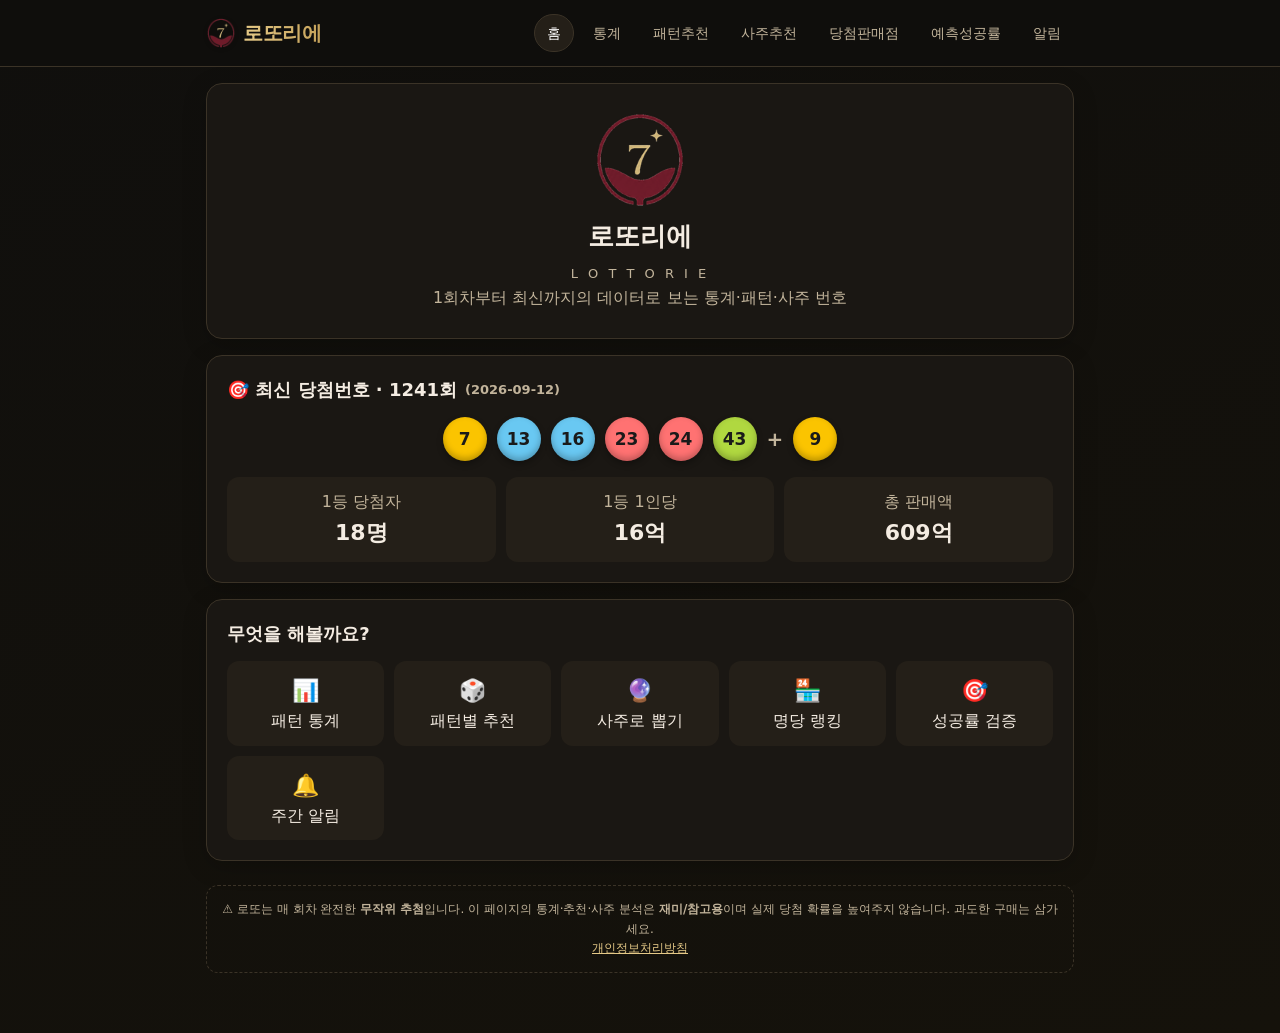
==== web_static/index.html @ 9580b94c "자동 업데이트: 최신 회차 반영" ====
<!DOCTYPE html>
<html lang="ko">
<head>
<meta charset="utf-8">
<meta name="viewport" content="width=device-width, initial-scale=1">
<title>로또리에 Lottorie — 통계·패턴·사주 번호</title>
<link rel="icon" type="image/png" href="[data-uri]">
<link rel="apple-touch-icon" href="[data-uri]">
<style>
:root{--bg:#100f0d;--card:#1a1713;--card2:#241f18;--line:#3b3327;--txt:#f4ece2;
--muted:#c2b49b;--accent:#e5c987;--accent2:#c5a25a;--good:#4fb98a;--warn:#e5c987;
--wine:#7a1f2f;--gold:#e5c987;}
*{box-sizing:border-box;margin:0;padding:0}
body{font-family:'Malgun Gothic','Apple SD Gothic Neo',system-ui,sans-serif;
background:linear-gradient(160deg,#100f0d,#15120b);color:var(--txt);min-height:100vh;line-height:1.6}
a{color:inherit;text-decoration:none}
.wrap{max-width:900px;margin:0 auto;padding:0 16px 60px}
header{position:sticky;top:0;z-index:10;background:rgba(16,15,13,.95);backdrop-filter:blur(8px);border-bottom:1px solid var(--line)}
.head-in{max-width:900px;margin:0 auto;padding:14px 16px;display:flex;align-items:center;gap:10px;flex-wrap:wrap}
.logo{font-size:20px;font-weight:800;letter-spacing:-.5px;cursor:pointer;display:inline-flex;align-items:center;gap:7px}
.logo-img{width:30px;height:30px;object-fit:contain;filter:drop-shadow(0 1px 2px rgba(0,0,0,.3))}
.hero-logo{width:96px;height:96px;object-fit:contain;display:block;margin:0 auto 8px}
[onclick]{cursor:pointer}   /* 클릭 가능한 요소는 손가락 커서 */
.logo span{background:linear-gradient(90deg,var(--accent),var(--accent2));-webkit-background-clip:text;background-clip:text;color:transparent}
nav{display:flex;gap:6px;flex-wrap:wrap;margin-left:auto}
nav a{padding:7px 12px;border-radius:20px;font-size:14px;color:var(--muted);border:1px solid transparent;cursor:pointer}
nav a:hover{color:#fff;background:var(--card)}
nav a.active{color:#fff;background:var(--card2);border-color:var(--line)}
.card{background:var(--card);border:1px solid var(--line);border-radius:16px;padding:20px;margin:16px 0;box-shadow:0 6px 24px rgba(0,0,0,.2)}
.card h2{font-size:18px;margin-bottom:12px;display:flex;align-items:center;gap:8px}
.card h3{font-size:15px;color:var(--muted);margin:14px 0 8px}
.hero{text-align:center;padding:28px 20px}.hero h1{font-size:26px;margin-bottom:6px}.hero p{color:var(--muted)}
.balls{display:flex;gap:10px;flex-wrap:wrap;justify-content:center;margin:10px 0}
.ball{width:44px;height:44px;border-radius:50%;display:flex;align-items:center;justify-content:center;font-weight:800;color:#1a1a1a;font-size:17px;box-shadow:inset 0 -3px 6px rgba(0,0,0,.25),0 3px 6px rgba(0,0,0,.3)}
.b1{background:#fbc400}.b2{background:#69c8f2}.b3{background:#ff7272}.b4{background:#aaaaaa}.b5{background:#b0d840}
.ball.sm{width:34px;height:34px;font-size:14px}
.plus{align-self:center;color:var(--muted);font-weight:800;font-size:20px}
.ball-oh{font-size:12px;color:var(--muted);text-align:center;width:44px}
.btn{display:inline-block;padding:11px 20px;border-radius:12px;border:none;cursor:pointer;font-weight:700;font-size:15px;color:#fff;background:linear-gradient(135deg,#9a2739,#6f1b29);box-shadow:0 2px 10px rgba(122,31,47,.35)}
.btn:hover{filter:brightness(1.1)}.btn.ghost{background:var(--card2);border:1px solid var(--line)}
label{display:block;font-size:13px;color:var(--muted);margin:10px 0 4px}
input,select{width:100%;padding:10px 12px;border-radius:10px;border:1px solid var(--line);background:var(--card2);color:#fff;font-size:15px}
.row{display:flex;gap:10px;flex-wrap:wrap}.row>div{flex:1;min-width:90px}
.radio{display:inline-flex;gap:6px;align-items:center;width:auto;margin-right:14px}.radio input{width:auto}
table{width:100%;border-collapse:collapse;font-size:14px}
th,td{padding:9px 8px;text-align:left;border-bottom:1px solid var(--line)}
th{color:var(--muted);font-weight:600}tr:hover td{background:var(--card2)}
.rank-badge{display:inline-block;min-width:26px;text-align:center;padding:2px 8px;border-radius:8px;background:var(--card2);font-weight:700;font-size:13px}
.gold{background:linear-gradient(135deg,#f0dca2,#d8b46a);color:#2a1a10}
.freqrow{display:flex;align-items:center;gap:8px;margin:3px 0;font-size:13px}
.freqrow .n{width:28px;color:var(--muted)}
.bar{height:14px;border-radius:7px;background:linear-gradient(90deg,var(--accent),var(--accent2))}
.tag{display:inline-block;padding:3px 10px;border-radius:20px;font-size:12px;background:var(--card2);border:1px solid var(--line);color:var(--muted)}
.oh-목{color:#7ee081}.oh-화{color:#ff8a8a}.oh-토{color:#ffd479}.oh-금{color:#e0e0e0}.oh-수{color:#7ab8ff}
.grid{display:grid;grid-template-columns:repeat(auto-fit,minmax(150px,1fr));gap:10px}
.mini{background:var(--card2);border-radius:12px;padding:12px;text-align:center}.mini .big{font-size:22px;font-weight:800}
.muted{color:var(--muted)}
.disc{font-size:12px;color:var(--muted);text-align:center;margin-top:24px;padding:14px;border:1px dashed var(--line);border-radius:12px}
.strat{border-left:3px solid var(--accent);padding-left:12px;margin:14px 0}.strat .name{font-weight:700}
.page{display:none}.page.active{display:block}
</style>
</head>
<body>
<header><div class="head-in">
  <div class="logo" onclick="go('home')" title="홈으로"><img class="logo-img" src="[data-uri]" alt=""><span>로또리에</span></div>
  <nav id="nav">
    <a data-p="home" class="active">홈</a>
    <a data-p="stats">통계</a>
    <a data-p="rec">패턴추천</a>
    <a data-p="saju">사주추천</a>
    <a data-p="stores">당첨판매점</a>
    <a data-p="predict">예측성공률</a>
    <a data-p="notif">알림</a>
  </nav>
</div></header>

<div class="wrap">
  <div id="home" class="page active"></div>
  <div id="stats" class="page"></div>
  <div id="rec" class="page"></div>
  <div id="saju" class="page"></div>
  <div id="stores" class="page"></div>
  <div id="predict" class="page"></div>
  <div id="notif" class="page"></div>

  <div class="disc">⚠️ 로또는 매 회차 완전한 <b>무작위 추첨</b>입니다. 이 페이지의 통계·추천·사주 분석은
  <b>재미/참고용</b>이며 실제 당첨 확률을 높여주지 않습니다. 과도한 구매는 삼가세요.<br>
  <a href="privacy.html" style="color:var(--gold);text-decoration:underline">개인정보처리방침</a></div>
</div>

<script>
const DATA = {"draws":[[1,"2002-12-07",10,23,29,33,37,40,16,0,0,3681782000],[2,"2002-12-14",9,13,21,25,32,42,2,1,2002006800,4904274000],[3,"2002-12-21",11,16,19,21,27,31,30,1,2000000000,4729342000],[4,"2002-12-28",14,27,30,31,40,42,2,0,0,5271464000],[5,"2003-01-04",16,24,29,40,41,42,3,0,0,6277102000],[6,"2003-01-11",14,15,26,27,40,42,34,1,6574451700,15305356000],[7,"2003-01-18",2,9,16,25,26,40,42,0,0,12794890000],[8,"2003-01-25",8,19,25,34,37,39,9,0,0,20751450000],[9,"2003-02-01",2,4,16,17,36,39,14,0,0,73624020000],[10,"2003-02-08",9,25,30,33,41,44,6,13,6430437900,260856392000],[11,"2003-02-15",1,7,36,37,41,42,14,5,4780152300,91925306000],[12,"2003-02-22",2,11,21,25,39,45,44,12,1348845700,76255508000],[13,"2003-03-01",22,23,25,37,38,42,26,0,0,66532136000],[14,"2003-03-08",2,6,12,31,33,40,15,4,9375048300,99838648000],[15,"2003-03-15",3,4,16,30,31,37,13,1,17014245000,73264910000],[16,"2003-03-22",6,7,24,37,38,40,33,4,4377146100,75777348000],[17,"2003-03-29",3,4,9,17,32,37,1,3,5349491200,72718152000],[18,"2003-04-05",3,12,13,19,32,35,29,0,0,66371660000],[19,"2003-04-12",6,30,38,39,40,43,26,1,40722959400,105957818000],[20,"2003-04-19",10,14,18,20,23,30,41,1,19352212800,81056776000],[21,"2003-04-26",6,12,17,18,31,32,21,23,797475400,84247142000],[22,"2003-05-03",4,5,6,8,17,39,25,4,4552194900,79455152000],[23,"2003-05-10",5,13,17,18,33,42,44,4,4317947700,77374256000],[24,"2003-05-17",7,8,27,29,36,43,6,0,0,78486634000],[25,"2003-05-24",2,4,21,26,43,44,16,2,24227745300,120073768000],[26,"2003-05-31",4,5,7,18,20,25,31,5,3495069900,80193026000],[27,"2003-06-07",1,20,26,28,37,43,27,2,9543982500,76145050000],[28,"2003-06-14",9,18,23,25,35,37,1,10,1700361100,75448366000],[29,"2003-06-21",1,5,13,34,39,40,11,5,3552594000,74523120000],[30,"2003-06-28",8,17,20,35,36,44,4,2,8728555500,72399690000],[31,"2003-07-05",7,9,18,23,28,35,32,2,8106672900,71317306000],[32,"2003-07-12",6,14,19,25,34,44,11,10,1634528300,71179198000],[33,"2003-07-19",4,7,32,33,40,41,9,1,14903517600,67457252000],[34,"2003-07-26",9,26,35,37,40,42,2,5,3056918000,69389894000],[35,"2003-08-02",2,3,11,26,37,43,39,3,5054598200,66143062000],[36,"2003-08-09",1,10,23,26,28,40,31,1,16014475800,66856686000],[37,"2003-08-16",7,27,30,33,35,37,42,3,4985999400,65509794000],[38,"2003-08-23",16,17,22,30,37,43,36,3,5374866400,67369284000],[39,"2003-08-30",6,7,13,15,21,43,8,6,2623748800,66094476000],[40,"2003-09-06",7,13,18,19,25,26,6,13,1147652400,65699086000],[41,"2003-09-13",13,20,23,35,38,43,34,0,0,57624562000],[42,"2003-09-20",17,18,19,21,23,32,1,6,6899280100,119909740000],[43,"2003-09-27",6,31,35,38,39,44,1,1,17749630800,74686296000],[44,"2003-10-04",3,11,21,30,38,45,39,5,3362155800,69956950000],[45,"2003-10-11",1,10,20,27,33,35,17,2,8356417800,71216232000],[46,"2003-10-18",8,13,15,23,31,38,39,3,5327758800,68181568000],[47,"2003-10-25",14,17,26,31,36,45,27,5,3250042400,67756694000],[48,"2003-11-01",6,10,18,26,37,38,3,6,2415673600,65806832000],[49,"2003-11-08",4,7,16,19,33,40,30,7,1967504600,64501142000],[50,"2003-11-15",2,10,12,15,22,44,1,3,5227061400,65563234000],[51,"2003-11-22",2,3,11,16,26,44,35,6,2421117000,62553680000],[52,"2003-11-29",2,4,15,16,20,29,1,4,3900844900,64393446000],[53,"2003-12-06",7,8,14,32,33,39,42,3,5014371000,64996010000],[54,"2003-12-13",1,8,21,27,36,39,37,3,5148626600,63833006000],[55,"2003-12-20",17,21,31,37,40,44,7,2,7088799600,62195764000],[56,"2003-12-27",10,14,30,31,33,37,19,4,3777570900,65258932000],[57,"2004-01-03",7,10,16,25,29,44,6,4,4114411900,70132666000],[58,"2004-01-10",10,24,25,33,40,44,1,4,3676429200,66638136000],[59,"2004-01-17",6,29,36,39,41,45,13,4,4127587300,67563698000],[60,"2004-01-24",2,8,25,36,39,42,11,7,2172504600,65405936000],[61,"2004-01-31",14,15,19,30,38,43,8,5,3541038800,73312994000],[62,"2004-02-07",3,8,15,27,29,35,21,1,15817286400,66740368000],[63,"2004-02-14",3,20,23,36,38,40,5,2,7922245500,67074050000],[64,"2004-02-21",14,15,18,21,26,36,39,4,3899818000,65085154000],[65,"2004-02-28",4,25,33,36,40,43,39,4,3727945800,66685144000],[66,"2004-03-06",2,3,7,17,22,24,45,4,3685138200,63378796000],[67,"2004-03-13",3,7,10,15,36,38,33,7,2114436500,64314872000],[68,"2004-03-20",10,12,15,16,26,39,38,5,2945882100,63813236000],[69,"2004-03-27",5,8,14,15,19,39,35,3,4962712200,63711302000],[70,"2004-04-03",5,19,22,25,28,43,26,3,5031277800,63232578000],[71,"2004-04-10",5,9,12,16,29,41,21,0,0,62889986000],[72,"2004-04-17",2,4,11,17,26,27,1,13,3260524600,125651214000],[73,"2004-04-24",3,12,18,32,40,43,38,6,2766662100,72635862000],[74,"2004-05-01",6,15,17,18,35,40,23,3,5284949800,68902158000],[75,"2004-05-08",2,5,24,32,34,44,28,4,3914616900,66138372000],[76,"2004-05-15",1,3,15,22,25,37,43,2,7451022600,65083924000],[77,"2004-05-22",2,18,29,32,43,44,37,3,5155758600,64420666000],[78,"2004-05-29",10,13,25,29,33,35,38,4,3519850000,61257794000],[79,"2004-06-05",3,12,24,27,30,32,14,4,3416443800,60390004000],[80,"2004-06-12",17,18,24,25,26,30,1,1,13809540000,60160440000],[81,"2004-06-19",5,7,11,13,20,33,6,5,2714288880,60983308000],[82,"2004-06-26",1,2,3,14,27,42,39,1,14562494400,61302808000],[83,"2004-07-03",6,10,15,17,19,34,14,2,7086948300,62512062000],[84,"2004-07-10",16,23,27,34,42,45,11,2,7669779000,62780760000],[85,"2004-07-17",6,8,13,23,31,36,21,4,3462109800,59451304000],[86,"2004-07-24",2,12,37,39,41,45,33,1,14252186400,59835968000],[87,"2004-07-31",4,12,16,23,34,43,26,11,1799358055,83793642000],[88,"2004-08-07",1,17,20,24,30,41,27,4,3069709650,51910612000],[89,"2004-08-14",4,26,28,29,33,40,37,3,4248321900,55102179000],[90,"2004-08-21",17,20,29,35,38,44,10,4,3291435300,55493544000],[91,"2004-08-28",1,21,24,26,29,42,27,4,3582902400,59061052000],[92,"2004-09-04",3,14,24,33,35,36,17,11,1233270846,58296001000],[93,"2004-09-11",6,22,24,36,38,44,19,6,2269178150,57236313000],[94,"2004-09-18",5,32,34,40,41,45,6,6,2245339950,57144729000],[95,"2004-09-25",8,17,27,31,34,43,14,8,1747741238,60077493000],[96,"2004-10-02",1,3,8,21,22,31,20,7,1847133515,54217572000],[97,"2004-10-09",6,7,14,15,20,36,3,9,1496214000,57713200000],[98,"2004-10-16",6,9,16,23,24,32,43,4,3177972300,56231084000],[99,"2004-10-23",1,3,10,27,29,37,11,6,2169219050,56207491000],[100,"2004-10-30",1,7,11,23,37,42,6,4,3315315525,56561977000],[101,"2004-11-06",1,3,17,32,35,45,8,5,2707297500,57585065000],[102,"2004-11-13",17,22,24,26,35,40,42,9,1457153067,56937962000],[103,"2004-11-20",5,14,15,27,30,45,10,8,1691589563,57420615000],[104,"2004-11-27",17,32,33,34,42,44,35,2,6610743750,56533705000],[105,"2004-12-04",8,10,20,34,41,45,28,4,3416781450,57479716000],[106,"2004-12-11",4,10,12,22,24,33,29,16,810461157,57384485000],[107,"2004-12-18",1,4,5,6,9,31,17,2,6679927800,57545202000],[108,"2004-12-25",7,18,22,23,29,44,12,7,1998900772,58875228000],[109,"2005-01-01",1,5,34,36,42,44,33,12,1246838200,62584098000],[110,"2005-01-08",7,20,22,23,29,43,1,3,4566262000,57625490000],[111,"2005-01-15",7,18,31,33,36,40,27,6,2199047450,57876999000],[112,"2005-01-22",26,29,30,33,41,42,43,9,1567271167,59292005000],[113,"2005-01-29",4,9,28,33,36,45,26,9,1561528934,59258248000],[114,"2005-02-05",11,14,19,26,28,41,2,6,2362345050,60079401000],[115,"2005-02-12",1,2,6,9,25,28,31,9,1488589567,59130557000],[116,"2005-02-19",2,4,25,31,34,37,17,7,1997747315,61606084000],[117,"2005-02-26",5,10,22,34,36,44,35,9,1558378334,59429610000],[118,"2005-03-05",3,4,10,17,19,22,38,10,1297989720,57171934000],[119,"2005-03-12",3,11,13,14,17,21,38,9,1474899400,57800632000],[120,"2005-03-19",4,6,10,11,32,37,30,3,4364530300,57418983000],[121,"2005-03-26",12,28,30,34,38,43,9,2,6839648100,57134544000],[122,"2005-04-02",1,11,16,17,36,40,8,9,1450073800,56171704000],[123,"2005-04-09",7,17,18,28,30,45,27,5,2532982680,54097448000],[124,"2005-04-16",4,16,23,25,29,42,1,9,1395936267,54180838000],[125,"2005-04-23",2,8,32,33,35,36,18,7,1754870786,53149705000],[126,"2005-04-30",7,20,22,27,40,43,1,9,1369301500,52748965000],[127,"2005-05-07",3,5,10,29,32,43,35,6,1965939150,50752603000],[128,"2005-05-14",12,30,34,36,37,45,39,6,2064043100,52310392000],[129,"2005-05-21",19,23,25,28,38,42,17,11,1093629655,51555754000],[130,"2005-05-28",7,19,24,27,42,45,31,4,3036496650,51359012000],[131,"2005-06-04",8,10,11,14,15,21,37,8,1451214488,50231773000],[132,"2005-06-11",3,17,23,34,41,45,43,4,2920473525,49921897000],[133,"2005-06-18",4,7,15,18,23,26,13,8,1450242600,50889926000],[134,"2005-06-25",3,12,20,23,31,35,43,5,2349155100,50445575000],[135,"2005-07-02",6,14,22,28,35,39,16,7,1717293515,51062672000],[136,"2005-07-09",2,16,30,36,41,42,11,6,1997694150,51144633000],[137,"2005-07-16",7,9,20,25,36,39,15,9,1270403467,49978654000],[138,"2005-07-23",10,11,27,28,37,39,19,5,2227152000,47688450000],[139,"2005-07-30",9,11,15,20,28,43,13,7,1650210215,48371085000],[140,"2005-08-06",3,13,17,18,19,28,8,5,2109462840,45983464000],[141,"2005-08-13",8,12,29,31,42,43,2,6,1900552400,48016958000],[142,"2005-08-20",12,16,30,34,40,44,19,11,1018265564,48012844000],[143,"2005-08-27",26,27,28,42,43,45,8,3,3954584700,49415357000],[144,"2005-09-03",4,15,17,26,36,37,43,8,1402440413,49202521000],[145,"2005-09-10",2,3,13,20,27,44,9,3,3797838200,48913832000],[146,"2005-09-17",2,19,27,35,41,42,25,2,6043415250,50677555000],[147,"2005-09-24",4,6,13,21,40,42,36,7,1700040215,50345605000],[148,"2005-10-01",21,25,33,34,35,36,17,5,2323596420,49523247000],[149,"2005-10-08",2,11,21,34,41,42,27,7,1639052143,48406950000],[150,"2005-10-15",2,18,25,28,37,39,16,4,2831645850,48763778000],[151,"2005-10-22",1,2,10,13,18,19,15,4,2716634025,47357067000],[152,"2005-10-29",1,5,13,26,29,34,43,5,2278131840,48180334000],[153,"2005-11-05",3,8,11,12,13,36,33,4,2730526125,47777735000],[154,"2005-11-12",6,19,21,35,40,45,20,4,2836628700,48022386000],[155,"2005-11-19",16,19,20,32,33,41,4,9,1193005734,46140202000],[156,"2005-11-26",5,18,28,30,42,45,2,8,1401099900,47344584000],[157,"2005-12-03",19,26,30,33,35,39,37,2,5484903750,46853365000],[158,"2005-12-10",4,9,13,18,21,34,7,10,1069544340,46368888000],[159,"2005-12-17",1,18,30,41,42,43,32,6,1755407300,44311926000],[160,"2005-12-24",3,7,8,34,39,41,1,2,5490805350,46833239000],[161,"2005-12-31",22,34,36,40,42,45,44,7,1996876272,53096453000],[162,"2006-01-07",1,5,21,25,38,41,24,5,2308265760,49050086000],[163,"2006-01-14",7,11,26,28,29,44,16,7,1629726515,49018952000],[164,"2006-01-21",6,9,10,11,39,41,27,3,4054937900,53052119000],[165,"2006-01-28",5,13,18,19,22,42,31,2,6767426700,58088118000],[166,"2006-02-04",9,12,27,36,39,45,14,11,1111299982,52157466000],[167,"2006-02-11",24,27,28,30,36,39,4,5,2491222920,52744392000],[168,"2006-02-18",3,10,31,40,42,43,30,5,2349946920,51496212000],[169,"2006-02-25",16,27,35,37,43,45,19,5,2482888380,52076183000],[170,"2006-03-04",2,11,13,15,31,42,10,6,1923108250,49718245000],[171,"2006-03-11",4,16,25,29,34,35,1,6,1961339700,50357474000],[172,"2006-03-18",4,19,21,24,26,41,35,11,1081154073,50758266000],[173,"2006-03-25",3,9,24,30,33,34,18,8,1487736788,52286521000],[174,"2006-04-01",13,14,18,22,35,39,16,7,1771103058,52340568000],[175,"2006-04-08",19,26,28,31,33,36,17,5,2371132620,50895147000],[176,"2006-04-15",4,17,30,32,33,34,15,5,2314663080,50488528000],[177,"2006-04-22",1,10,13,16,37,43,6,7,1693285500,50480325000],[178,"2006-04-29",1,5,11,12,18,23,9,5,2254621080,49582758000],[179,"2006-05-06",5,9,17,25,39,43,32,10,1081093920,47291694000],[180,"2006-05-13",2,15,20,21,29,34,22,2,5763371550,48895477000],[181,"2006-05-20",14,21,23,32,40,45,44,6,1941763300,49124446000],[182,"2006-05-27",13,15,27,29,34,40,35,3,3721439400,47222594000],[183,"2006-06-03",2,18,24,34,40,42,5,6,1777221500,45938460000],[184,"2006-06-10",1,2,6,16,20,33,41,6,1747753050,45503351000],[185,"2006-06-17",1,2,4,8,19,38,14,3,3522485800,45783088000],[186,"2006-06-24",4,10,14,19,21,45,9,9,1187882600,45484428000],[187,"2006-07-01",1,2,8,18,29,38,42,7,1544733900,45855961000],[188,"2006-07-08",19,24,27,30,31,34,36,3,3501405200,45176242000],[189,"2006-07-15",8,14,32,35,37,45,28,3,3461775100,43650551000],[190,"2006-07-22",8,14,18,30,31,44,15,6,1784159450,44864459000],[191,"2006-07-29",5,6,24,25,32,37,8,4,2577114675,44534869000],[192,"2006-08-05",4,8,11,18,37,45,33,4,2445348375,42035065000],[193,"2006-08-12",6,14,18,26,36,39,13,3,3404449700,43788477000],[194,"2006-08-19",15,20,23,26,39,44,28,4,2650567875,44511515000],[195,"2006-08-26",7,10,19,22,35,40,31,11,918992591,44374725000],[196,"2006-09-02",35,36,37,41,44,45,30,15,727876520,45773496000],[197,"2006-09-09",7,12,16,34,42,45,4,6,1803018300,45993306000],[198,"2006-09-16",12,19,20,25,41,45,2,6,1797855050,45614021000],[199,"2006-09-23",14,21,22,25,30,36,43,2,5344252200,45021068000],[200,"2006-09-30",5,6,13,14,17,20,7,8,1344616613,46640423000],[201,"2006-10-07",3,11,24,38,39,44,26,1,9719465400,42254768000],[202,"2006-10-14",12,14,27,33,39,44,17,6,1893391700,48304034000],[203,"2006-10-21",1,3,11,24,30,32,7,5,2164564740,47033359000],[204,"2006-10-28",3,12,14,35,40,45,5,8,1358347125,46077750000],[205,"2006-11-04",1,3,21,29,35,37,30,6,1835221800,46330516000],[206,"2006-11-11",1,2,3,15,20,25,43,5,2032859340,44326979000],[207,"2006-11-18",3,11,14,31,32,37,38,5,2104673760,45282336000],[208,"2006-11-25",14,25,31,34,40,44,24,6,1760767400,45516378000],[209,"2006-12-02",2,7,18,20,24,33,37,6,1660896350,43753377000],[210,"2006-12-09",10,19,22,23,25,37,39,2,5139085950,44757963000],[211,"2006-12-16",12,13,17,20,33,41,8,10,1035800250,45332675000],[212,"2006-12-23",11,12,18,21,31,38,8,4,2660747250,46139120000],[213,"2006-12-30",2,3,4,5,20,24,42,8,1376678025,48745094000],[214,"2007-01-06",5,7,20,25,28,37,32,8,1406980875,49195740000],[215,"2007-01-13",2,3,7,15,43,44,4,7,1587689615,47675761000],[216,"2007-01-20",7,16,17,33,36,40,1,13,848506108,48342018000],[217,"2007-01-27",16,20,27,33,35,39,38,7,1611246172,48260644000],[218,"2007-02-03",1,8,14,18,29,44,20,4,2779075800,47018314000],[219,"2007-02-10",4,11,20,26,35,37,16,9,1208409167,46903745000],[220,"2007-02-17",5,11,19,21,34,43,31,6,1958094950,50383399000],[221,"2007-02-24",2,20,33,35,37,40,10,6,1800104250,47674135000],[222,"2007-03-03",5,7,28,29,39,43,44,5,2275193820,47735197000],[223,"2007-03-10",1,3,18,20,26,27,38,7,1498170600,46036874000],[224,"2007-03-17",4,19,26,27,30,42,7,6,1808969950,46435109000],[225,"2007-03-24",5,11,13,19,31,36,7,6,1777201800,46352016000],[226,"2007-03-31",2,6,8,14,21,22,34,6,1744100150,45145643000],[227,"2007-04-07",4,5,15,16,22,42,2,2,5253542400,44444776000],[228,"2007-04-14",17,25,35,36,39,44,23,9,1146700334,44764100000],[229,"2007-04-21",4,5,9,11,23,38,35,7,1451441100,44762989000],[230,"2007-04-28",5,11,14,29,32,33,12,8,1292929163,44191351000],[231,"2007-05-05",5,10,19,31,44,45,27,9,1088365900,42355627000],[232,"2007-05-12",8,9,10,12,24,44,35,9,1110918400,43564632000],[233,"2007-05-19",4,6,13,17,28,40,39,10,999153750,43516805000],[234,"2007-05-26",13,21,22,24,26,37,4,4,2519743875,42814085000],[235,"2007-06-02",21,22,26,27,31,37,8,3,3433330100,43347391000],[236,"2007-06-09",1,4,8,13,37,39,7,2,5030040150,42941871000],[237,"2007-06-16",1,11,17,21,24,44,33,7,1440630729,43358287000],[238,"2007-06-23",2,4,15,28,31,34,35,9,1121660567,42952477000],[239,"2007-06-30",11,15,24,39,41,44,7,9,1134140167,43296565000],[240,"2007-07-07",6,10,16,40,41,43,21,2,5098251450,43603443000],[241,"2007-07-14",2,16,24,27,28,35,21,4,2552016300,43246894000],[242,"2007-07-21",4,19,20,21,32,34,43,8,1234542375,42679760000],[243,"2007-07-28",2,12,17,19,28,42,34,4,2408850000,41304830000],[244,"2007-08-04",13,16,25,36,37,38,19,1,9121583100,39411047000],[245,"2007-08-11",9,11,27,31,32,38,22,7,1382583129,41854623000],[246,"2007-08-18",13,18,21,23,26,39,15,5,1911774240,41453154000],[247,"2007-08-25",12,15,28,36,39,40,13,6,1669313900,42231698000],[248,"2007-09-01",3,8,17,23,38,45,13,8,1227479363,42348403000],[249,"2007-09-08",3,8,27,31,41,44,11,6,1663568700,42539134000],[250,"2007-09-15",19,23,30,37,43,45,38,5,1994726280,42122808000],[251,"2007-09-22",6,7,19,25,28,38,45,8,1282616400,44493014000],[252,"2007-09-29",14,23,26,31,39,45,28,7,1391089715,41207920000],[253,"2007-10-06",8,19,25,31,34,36,33,4,2466189525,42309347000],[254,"2007-10-13",1,5,19,20,24,30,27,1,9741015900,42259113000],[255,"2007-10-20",1,5,6,24,27,42,32,6,1598618550,41425341000],[256,"2007-10-27",4,11,14,21,23,43,32,2,4891017000,41996580000],[257,"2007-11-03",6,13,27,31,32,37,4,4,2391377025,41433637000],[258,"2007-11-10",14,27,30,31,38,40,17,4,2426434350,41364428000],[259,"2007-11-17",4,5,14,35,42,45,34,2,4838533500,40905570000],[260,"2007-11-24",7,12,15,24,37,40,43,4,2310085575,40140211000],[261,"2007-12-01",6,11,16,18,31,43,2,3,3192299100,20607538165],[262,"2007-12-08",9,12,24,25,29,31,36,2,4518741600,19616145108],[263,"2007-12-15",1,27,28,32,37,40,18,6,1551704900,19838573376],[264,"2007-12-22",9,16,27,36,41,44,5,7,1344889200,19891628839],[265,"2007-12-29",5,9,34,37,38,39,12,8,1200838575,20456996760],[266,"2008-01-05",3,4,9,11,22,42,37,3,3207211700,20968541748],[267,"2008-01-12",7,8,24,34,36,41,1,3,3257663300,20917945142],[268,"2008-01-19",3,10,19,24,32,45,12,7,1350954515,20606907527],[269,"2008-01-26",5,18,20,36,42,43,32,5,1961399940,20678823238],[270,"2008-02-02",5,9,12,20,21,26,27,5,1927830060,20922697382],[271,"2008-02-09",3,8,9,27,29,40,36,6,1565918150,20439844690],[272,"2008-02-16",7,9,12,27,39,43,28,9,1104622800,21655346728],[273,"2008-02-23",1,8,24,31,34,44,6,3,3339543100,21408110043],[274,"2008-03-01",13,14,15,26,35,39,25,4,2505085575,21315887777],[275,"2008-03-08",14,19,20,35,38,40,26,1,10044066900,21164930256],[276,"2008-03-15",4,15,21,33,39,41,25,3,3312569000,21283853797],[277,"2008-03-22",10,12,13,15,25,29,20,3,3272627800,20934378077],[278,"2008-03-29",3,11,37,39,41,43,13,3,3186530000,20544124135],[279,"2008-04-05",7,16,31,36,37,38,11,5,1914205320,20565294210],[280,"2008-04-12",10,11,23,24,36,37,35,7,1355258529,20337006236],[281,"2008-04-19",1,3,4,6,14,41,12,6,1554683200,20400303156],[282,"2008-04-26",2,5,10,18,31,32,30,7,1322052643,20525598068],[283,"2008-05-03",6,8,18,31,38,45,42,3,3137224600,20066701007],[284,"2008-05-10",2,7,15,24,30,45,28,3,3117640300,19886739840],[285,"2008-05-17",13,33,37,40,41,45,2,3,3164370100,20182483433],[286,"2008-05-24",1,15,19,40,42,44,17,3,3236566300,20472256211],[287,"2008-05-31",6,12,24,27,35,37,41,7,1328657100,20311748165],[288,"2008-06-07",1,12,17,28,35,41,10,4,2357261550,19985090526],[289,"2008-06-14",3,14,33,37,38,42,10,0,0,19703321500],[290,"2008-06-21",8,13,18,32,39,45,7,13,2149214424,49362920581],[291,"2008-06-28",3,7,8,18,20,42,45,7,1450585200,22071714263],[292,"2008-07-05",17,18,31,32,33,34,10,14,720373950,21697345728],[293,"2008-07-12",1,9,17,21,29,33,24,6,1656764400,21199876103],[294,"2008-07-19",6,10,17,30,37,38,40,4,2406504975,20781906500],[295,"2008-07-26",1,4,12,16,18,38,8,0,0,21124067500],[296,"2008-08-02",3,8,15,27,30,45,44,8,3066088275,31688949500],[297,"2008-08-09",6,11,19,20,28,32,34,2,5056668750,21820737500],[298,"2008-08-16",5,9,27,29,37,40,19,1,9909778500,21575837500],[299,"2008-08-23",1,3,20,25,36,45,24,7,1483772529,22231954500],[300,"2008-08-30",7,9,10,12,26,38,39,12,836092425,22232523500],[301,"2008-09-06",7,11,13,33,37,43,26,7,1447385015,22188588500],[302,"2008-09-13",13,19,20,32,38,42,4,2,5472167250,23191302500],[303,"2008-09-20",2,14,17,30,38,45,43,6,1672749000,21420880000],[304,"2008-09-27",4,10,16,26,33,41,38,6,1661646150,21579326500],[305,"2008-10-04",7,8,18,21,23,39,9,5,2008210140,21980329500],[306,"2008-10-11",4,18,23,30,34,41,19,5,2102669520,22210731000],[307,"2008-10-18",5,15,21,23,25,45,12,4,2587643250,21940495000],[308,"2008-10-25",14,15,17,19,37,45,40,1,10232872800,21669708000],[309,"2008-11-01",1,2,5,11,18,36,22,11,901622946,22078764000],[310,"2008-11-08",1,5,19,28,34,41,16,8,1296713325,21859041000],[311,"2008-11-15",4,12,24,27,28,32,10,8,1237691063,21604607500],[312,"2008-11-22",2,3,5,6,12,20,25,15,629017820,21127695500],[313,"2008-11-29",9,17,34,35,43,45,2,6,1715422800,21836048000],[314,"2008-12-06",15,17,19,34,38,41,2,6,1660512200,21164047000],[315,"2008-12-13",1,13,33,35,43,45,23,8,1308728625,22169590000],[316,"2008-12-20",10,11,21,27,31,39,43,6,1673586400,22036884000],[317,"2008-12-27",3,10,11,22,36,39,8,4,2576258550,22067557000],[318,"2009-01-03",2,17,19,20,34,45,21,9,1207436600,23331864000],[319,"2009-01-10",5,8,22,28,33,42,37,5,2135659380,22717591500],[320,"2009-01-17",16,19,23,25,41,45,3,2,5513067900,23329943000],[321,"2009-01-24",12,18,20,21,25,34,42,6,1959136100,25308991000],[322,"2009-01-31",9,18,29,32,38,43,20,6,1904544700,24474147000],[323,"2009-02-07",10,14,15,32,36,42,3,8,1461025388,24604738500],[324,"2009-02-14",2,4,21,25,33,36,17,6,1865130350,23994158500],[325,"2009-02-21",7,17,20,32,44,45,33,6,1806122450,23318489500],[326,"2009-02-28",16,23,25,33,36,39,40,6,1832134550,23612275500],[327,"2009-03-07",6,12,13,17,32,44,24,12,882674750,22895780000],[328,"2009-03-14",1,6,9,16,17,28,24,6,1819795900,23658494000],[329,"2009-03-21",9,17,19,30,35,42,4,6,1830391200,23599252000],[330,"2009-03-28",3,4,16,17,19,20,23,9,1162280200,22929748000],[331,"2009-04-04",4,9,14,26,31,44,39,5,2165902620,23320733500],[332,"2009-04-11",16,17,34,36,42,45,3,8,1359448388,23021278500],[333,"2009-04-18",5,14,27,30,39,43,35,7,1550987143,23009535000],[334,"2009-04-25",13,15,21,29,39,43,33,7,1523002972,22219828000],[335,"2009-05-02",5,9,16,23,26,45,21,5,2037492480,21988739000],[336,"2009-05-09",3,5,20,34,35,44,16,6,1685632650,21534666500],[337,"2009-05-16",1,5,14,18,32,37,4,8,1257500513,21716233500],[338,"2009-05-23",2,13,34,38,42,45,16,3,3383431000,21568010000],[339,"2009-05-30",6,8,14,21,30,37,45,9,1096778334,21017820000],[340,"2009-06-06",18,24,26,29,34,38,32,7,1439393186,21446060500],[341,"2009-06-13",1,8,19,34,39,43,41,7,1497207772,22361224000],[342,"2009-06-20",1,13,14,33,34,43,25,3,3454095800,21891094000],[343,"2009-06-27",1,10,17,29,31,43,15,6,1717153000,21828230000],[344,"2009-07-04",1,2,15,28,34,45,38,7,1467106543,21919443000],[345,"2009-07-11",15,20,23,29,39,42,2,2,5203577550,21765468500],[346,"2009-07-18",5,13,14,22,44,45,33,5,2017727340,21431194500],[347,"2009-07-25",3,8,13,27,32,42,10,7,1456624286,22109870000],[348,"2009-08-01",3,14,17,20,24,31,34,3,3299994000,21393155000],[349,"2009-08-08",5,13,14,20,24,25,36,3,3353209000,21716935000],[350,"2009-08-15",1,8,18,24,29,33,35,9,1101052467,21340547000],[351,"2009-08-22",5,25,27,29,34,36,33,4,2583357150,21973746000],[352,"2009-08-29",5,16,17,20,26,41,24,6,1732858250,22359772500],[353,"2009-09-05",11,16,19,22,29,36,26,2,5290838250,22276462500],[354,"2009-09-12",14,19,36,43,44,45,1,5,2124464340,22354844500],[355,"2009-09-19",5,8,29,30,35,44,38,5,2145424800,22508525000],[356,"2009-09-26",2,8,14,25,29,45,24,9,1157185267,22342479000],[357,"2009-10-03",10,14,18,21,36,37,5,2,5313394350,22616204500],[358,"2009-10-10",1,9,10,12,21,40,37,3,3472654900,22825914500],[359,"2009-10-17",1,10,19,20,24,40,23,8,1286712600,22644128000],[360,"2009-10-24",4,16,23,25,35,40,27,3,3566716200,22859516000],[361,"2009-10-31",5,10,16,24,27,35,33,7,1473115115,22531338000],[362,"2009-11-07",2,3,22,27,30,40,29,6,1729424650,22168181500],[363,"2009-11-14",11,12,14,21,32,38,6,4,2615910600,22431974000],[364,"2009-11-21",2,5,7,14,16,40,4,4,2531914800,22096002000],[365,"2009-11-28",5,15,21,25,26,30,31,1,10697716800,22903033000],[366,"2009-12-05",5,12,19,26,27,44,38,2,5351553900,22981083000],[367,"2009-12-12",3,22,25,29,32,44,19,7,1581736586,23229653500],[368,"2009-12-19",11,21,24,30,39,45,26,7,1465825115,21873023000],[369,"2009-12-26",17,20,35,36,41,43,21,6,1842177750,23358137500],[370,"2010-01-02",16,18,24,42,44,45,17,7,1678941943,24881326000],[371,"2010-01-09",7,9,15,26,27,42,18,7,1524130543,22921583000],[372,"2010-01-16",8,11,14,16,18,21,13,9,1192593200,23083533000],[373,"2010-01-23",15,26,37,42,43,45,9,4,2791801125,23547532500],[374,"2010-01-30",11,13,15,17,25,34,26,2,5528717850,24040659500],[375,"2010-02-06",4,8,19,25,27,45,7,7,1581284058,23932469000],[376,"2010-02-13",1,11,13,24,28,40,7,6,1956915800,25328548000],[377,"2010-02-20",6,22,29,37,43,45,23,3,3912085400,24609217000],[378,"2010-02-27",5,22,29,31,34,39,43,5,2317698240,24433482000],[379,"2010-03-06",6,10,22,31,35,40,19,7,1598999786,23768842500],[380,"2010-03-13",1,2,8,17,26,37,27,4,2684274825,23582185500],[381,"2010-03-20",1,5,10,12,16,20,11,19,565738895,23971556500],[382,"2010-03-27",10,15,22,24,27,42,19,6,1846674900,23700644000],[383,"2010-04-03",4,15,28,33,37,40,25,3,3596522100,23033525500],[384,"2010-04-10",11,22,24,32,36,38,7,3,3658734200,23444471000],[385,"2010-04-17",7,12,19,21,29,32,9,7,1542032700,23121741500],[386,"2010-04-24",4,7,10,19,31,40,26,10,1042953330,22953665500],[387,"2010-05-01",1,26,31,34,40,43,20,4,2675533500,22729980000],[388,"2010-05-08",1,8,9,17,29,32,45,4,2545543875,22154352500],[389,"2010-05-15",7,16,18,20,23,26,3,5,2119027020,22767013500],[390,"2010-05-22",16,17,28,37,39,40,15,1,10373997900,22094836500],[391,"2010-05-29",10,11,18,22,28,39,30,1,10508749800,22580758000],[392,"2010-06-05",1,3,7,8,24,42,43,6,1713528700,22764342000],[393,"2010-06-12",9,16,28,40,41,43,21,8,1362003975,22994558000],[394,"2010-06-19",1,13,20,22,25,28,15,1,10654349100,22596168500],[395,"2010-06-26",11,15,20,26,31,35,7,7,1534635000,23096290000],[396,"2010-07-03",18,20,31,34,40,45,30,2,5296622400,22731868000],[397,"2010-07-10",12,13,17,22,25,33,8,3,3499519700,22945003500],[398,"2010-07-17",10,15,20,23,42,44,7,4,2680625550,22713652000],[399,"2010-07-24",1,2,9,17,19,42,20,8,1276854975,22775893000],[400,"2010-07-31",9,21,27,34,41,43,2,4,2669834325,22689865500],[401,"2010-08-07",6,12,18,31,38,43,9,9,1168214792,21745982500],[402,"2010-08-14",5,9,15,19,22,36,32,4,2662206188,22501473000],[403,"2010-08-21",10,14,22,24,28,37,26,5,2122396875,22455667500],[404,"2010-08-28",5,20,21,24,33,40,36,3,3566659375,22694912500],[405,"2010-09-04",1,2,10,25,26,44,4,3,3543878000,22610452000],[406,"2010-09-11",7,12,21,24,27,36,45,5,2156142450,23031103000],[407,"2010-09-18",6,7,13,16,24,25,1,7,1649707286,24214793000],[408,"2010-09-25",9,20,21,22,30,37,16,5,2235375825,23203355500],[409,"2010-10-02",6,9,21,31,32,40,38,4,2896989750,23962292000],[410,"2010-10-09",1,3,18,32,40,41,16,9,1249335709,23733908500],[411,"2010-10-16",11,14,22,35,37,39,5,12,953227563,23629561000],[412,"2010-10-23",4,7,39,41,42,45,40,7,1656199822,23533090000],[413,"2010-10-30",2,9,15,23,34,40,3,4,2814673500,23462862000],[414,"2010-11-06",2,14,15,22,23,44,43,1,11703832500,23455495000],[415,"2010-11-13",7,17,20,26,30,40,24,8,1334182407,23373024000],[416,"2010-11-20",5,6,8,11,22,26,44,10,1072037100,23427403000],[417,"2010-11-27",4,5,14,20,22,43,44,4,2818329938,22984128000],[418,"2010-12-04",11,13,15,26,28,34,31,8,1435649766,23529027500],[419,"2010-12-11",2,11,13,14,28,30,7,3,3796490750,23254148000],[420,"2010-12-18",4,9,10,29,31,34,27,8,1424856375,23672738000],[421,"2010-12-25",6,11,26,27,28,44,30,5,2321144325,23876010500],[422,"2011-01-01",8,15,19,21,34,44,12,6,2205251375,26365301000],[423,"2011-01-08",1,17,27,28,29,40,5,3,3896153875,24834155500],[424,"2011-01-15",10,11,26,31,34,44,30,10,1109480813,24364222500],[425,"2011-01-22",8,10,14,27,33,38,3,8,1534833000,25229847000],[426,"2011-01-29",4,17,18,27,39,43,19,4,3057233625,25733296000],[427,"2011-02-05",6,7,15,24,28,30,21,1,12571445625,26255527500],[428,"2011-02-12",12,16,19,22,37,40,8,9,1437683209,27342503500],[429,"2011-02-19",3,23,28,34,39,42,16,9,1485904709,26996916500],[430,"2011-02-26",1,3,16,18,30,34,44,8,1611763219,26597436000],[431,"2011-03-05",18,22,25,31,38,45,6,10,1268434013,25830973500],[432,"2011-03-12",2,3,5,11,27,39,33,5,2299427550,26174287000],[433,"2011-03-19",19,23,29,33,35,43,27,11,1182294410,26198303000],[434,"2011-03-26",3,13,20,24,33,37,35,8,1480060266,25789719500],[435,"2011-04-02",8,16,26,30,38,45,42,10,1287550013,26170633500],[436,"2011-04-09",9,14,20,22,33,34,28,8,1512266579,25434508500],[437,"2011-04-16",11,16,29,38,41,44,21,6,2096245438,25399208500],[438,"2011-04-23",6,12,20,26,29,38,45,9,1377142167,25185021000],[439,"2011-04-30",17,20,30,31,37,40,25,6,1900077375,24840354000],[440,"2011-05-07",10,22,28,34,36,44,2,6,1995873000,24905389000],[441,"2011-05-14",1,23,28,30,34,35,9,4,3170417063,25136061000],[442,"2011-05-21",25,27,29,36,38,40,41,9,1413413042,25609971500],[443,"2011-05-28",4,6,10,19,20,44,14,9,1327597584,25618036000],[444,"2011-06-04",11,13,23,35,43,45,17,3,4154188625,25336764500],[445,"2011-06-11",13,20,21,30,39,45,32,7,1791683036,25026540000],[446,"2011-06-18",1,11,12,14,26,35,6,3,4051247625,25297620500],[447,"2011-06-25",2,7,8,9,17,33,34,4,2657941125,24777521000],[448,"2011-07-02",3,7,13,27,40,41,36,3,4026212750,25670631000],[449,"2011-07-09",3,10,20,26,35,43,36,3,4059715250,25107136000],[450,"2011-07-16",6,14,19,21,23,31,13,6,1990391625,24866018000],[451,"2011-07-23",12,15,20,24,30,38,29,13,882138952,24930583500],[452,"2011-07-30",8,10,18,30,32,34,27,9,1276902000,24228379000],[453,"2011-08-06",12,24,33,38,40,42,30,5,2262732375,24027562500],[454,"2011-08-13",13,25,27,34,38,41,10,7,1609125590,24194605500],[455,"2011-08-20",4,19,20,26,30,35,24,7,1635711483,24384925500],[456,"2011-08-27",1,7,12,18,23,27,44,7,1598505054,24710340500],[457,"2011-09-03",8,10,18,23,27,40,33,10,1159902825,24839526000],[458,"2011-09-10",4,9,10,32,36,40,18,8,1608812625,26889128000],[459,"2011-09-17",4,6,10,14,25,40,12,7,1655842233,24945047500],[460,"2011-09-24",8,11,28,30,43,45,41,4,3180895782,25958817500],[461,"2011-10-01",11,18,26,31,37,40,43,6,1948674875,25312294000],[462,"2011-10-08",3,20,24,32,37,45,4,8,1483559297,24662777500],[463,"2011-10-15",23,29,31,33,34,44,40,0,0,24602575500],[464,"2011-10-22",6,12,15,34,42,44,4,13,3355721106,63386137000],[465,"2011-10-29",1,8,11,13,22,38,31,7,1923662893,28896647000],[466,"2011-11-05",4,10,13,23,32,44,20,9,1530313459,29157376500],[467,"2011-11-12",2,12,14,17,24,40,39,9,1435441084,28691953000],[468,"2011-11-19",8,13,15,28,37,43,17,9,1527197167,27799276000],[469,"2011-11-26",4,21,22,34,37,38,33,4,3330131250,26682470000],[470,"2011-12-03",10,16,20,39,41,42,27,3,4333330625,26956482500],[471,"2011-12-10",6,13,29,37,39,41,43,7,1939332858,26746170000],[472,"2011-12-17",16,25,26,31,36,43,44,7,1809656090,25964603500],[473,"2011-12-24",8,13,20,22,23,36,34,4,3250418063,26433618000],[474,"2011-12-31",4,13,18,31,33,45,43,15,936690800,29489241000],[475,"2012-01-07",1,9,14,16,21,29,3,8,1693923047,28021637500],[476,"2012-01-14",9,12,13,15,37,38,27,4,3439851469,27795909500],[477,"2012-01-21",14,25,29,32,33,45,37,8,1919011829,30400704500],[478,"2012-01-28",18,29,30,37,39,43,8,14,987224759,27487950500],[479,"2012-02-04",8,23,25,27,35,44,24,6,2233046500,27424417000],[480,"2012-02-11",3,5,10,17,30,31,16,4,2996742282,27707840500],[481,"2012-02-18",3,4,23,29,40,41,20,3,4639355750,27821308000],[482,"2012-02-25",1,10,16,24,25,35,43,7,1897921179,28100726000],[483,"2012-03-03",12,15,19,22,28,34,5,5,2567196675,27791329500],[484,"2012-03-10",1,3,27,28,32,45,11,6,2305303063,27942989500],[485,"2012-03-17",17,22,26,27,36,39,20,9,1501474917,27846439000],[486,"2012-03-24",1,2,23,25,38,40,43,13,1008634125,27270411500],[487,"2012-03-31",4,8,25,27,37,41,21,8,1638830766,27638251500],[488,"2012-04-07",2,8,17,30,31,38,25,10,1330393575,27106546000],[489,"2012-04-14",2,4,8,15,20,27,11,6,2106360625,26779245000],[490,"2012-04-21",2,7,26,29,40,43,42,7,1860234161,26295060500],[491,"2012-04-28",8,17,35,36,39,42,4,4,3304634438,26706937000],[492,"2012-05-05",22,27,31,35,37,40,42,5,2493013800,25846727000],[493,"2012-05-12",20,22,26,33,36,37,25,9,1451120334,26615919000],[494,"2012-05-19",5,7,8,15,30,43,22,12,1054588407,26660794500],[495,"2012-05-26",4,13,22,27,34,44,6,6,2111645000,26822980000],[496,"2012-06-02",4,13,20,29,36,41,39,4,3285932250,26457902000],[497,"2012-06-09",19,20,23,24,43,44,13,6,2222817813,26205792500],[498,"2012-06-16",13,14,24,32,39,41,3,4,3244503094,26425626500],[499,"2012-06-23",5,20,23,27,35,40,43,3,4070480250,26383816000],[500,"2012-06-30",3,4,12,20,24,34,41,9,1351072375,27006133500],[501,"2012-07-07",1,4,10,17,31,42,2,4,3025200094,26358855500],[502,"2012-07-14",6,22,28,32,34,40,26,6,2201458125,27000320000],[503,"2012-07-21",1,5,27,30,34,36,40,7,1853634911,26786102500],[504,"2012-07-28",6,14,22,26,43,44,31,9,1443236959,25893518500],[505,"2012-08-04",7,20,22,25,38,40,44,6,1917955188,24551611500],[506,"2012-08-11",6,9,11,22,24,30,31,3,4073333875,26181655500],[507,"2012-08-18",12,13,32,33,40,41,4,9,1416438875,26819386500],[508,"2012-08-25",5,27,31,34,35,43,37,8,1599557860,27005195500],[509,"2012-09-01",12,25,29,35,42,43,24,5,2689076100,26695179000],[510,"2012-09-08",12,29,32,33,39,40,42,5,2644158150,26982496000],[511,"2012-09-15",3,7,14,23,26,42,24,6,2165579250,26985154000],[512,"2012-09-22",4,5,9,13,26,27,1,13,940094452,27008900500],[513,"2012-09-29",5,8,21,23,27,33,12,3,4589624750,29158774000],[514,"2012-10-06",1,15,20,26,35,42,9,3,4451055500,27226202000],[515,"2012-10-13",2,11,12,15,23,37,8,1,13200466875,27629467500],[516,"2012-10-20",2,8,23,41,43,44,30,11,1294190182,28192881000],[517,"2012-10-27",1,9,12,28,36,41,10,5,2659057725,27234111500],[518,"2012-11-03",14,23,30,32,34,38,6,6,2263804125,27660783000],[519,"2012-11-10",6,8,13,16,30,43,3,7,1950601393,27807103000],[520,"2012-11-17",4,22,27,28,38,40,1,6,2167205438,27501898500],[521,"2012-11-24",3,7,18,29,32,36,19,8,1693420922,28092686500],[522,"2012-12-01",4,5,13,14,37,41,11,6,2281623000,28526689000],[523,"2012-12-08",1,4,37,38,40,45,7,7,1780355840,26839224500],[524,"2012-12-15",10,11,29,38,41,45,21,4,3491695594,27831051500],[525,"2012-12-22",11,23,26,29,39,44,22,9,1501132375,27783003500],[526,"2012-12-29",7,14,17,20,35,39,31,9,1491031959,28263903500],[527,"2013-01-05",1,12,22,32,33,42,38,13,1032386366,28492817000],[528,"2013-01-12",5,17,25,31,39,40,10,11,1197889125,28774270500],[529,"2013-01-19",18,20,24,27,31,42,39,8,1749114797,28822889500],[530,"2013-01-26",16,23,27,29,33,41,22,11,1231656239,28120541500],[531,"2013-02-02",1,5,9,21,27,35,45,9,1521519750,28783532000],[532,"2013-02-09",16,17,23,24,29,44,3,7,2216896286,30843692000],[533,"2013-02-16",9,14,15,17,31,33,23,8,1785671579,29637678500],[534,"2013-02-23",10,24,26,29,37,38,32,1,14215763250,29613731000],[535,"2013-03-02",11,12,14,15,18,39,34,3,4935603000,30261942000],[536,"2013-03-09",7,8,18,32,37,43,12,11,1308523603,29881734500],[537,"2013-03-16",12,23,26,30,36,43,11,7,2104038911,29726661500],[538,"2013-03-23",6,10,18,31,32,34,11,3,4688021625,29616686500],[539,"2013-03-30",3,19,22,31,42,43,26,9,1621036667,29584435000],[540,"2013-04-06",3,12,13,15,34,36,14,7,1989365250,28369829000],[541,"2013-04-13",8,13,26,28,32,34,43,11,1269327171,28543523500],[542,"2013-04-20",5,6,19,26,41,45,34,6,2335152563,28474580500],[543,"2013-04-27",13,18,26,31,34,44,12,12,1112934844,28285122500],[544,"2013-05-04",5,17,21,25,36,44,10,13,1046388433,28028094500],[545,"2013-05-11",4,24,25,27,34,35,2,11,1198994353,27983585500],[546,"2013-05-18",8,17,20,27,37,43,6,30,405939950,28356583000],[547,"2013-05-25",6,7,15,22,34,39,28,5,2838444450,28984233000],[548,"2013-06-01",1,12,13,21,32,45,14,8,1736871891,28885913500],[549,"2013-06-08",29,31,35,38,40,44,17,8,1760805047,28432305500],[550,"2013-06-15",1,7,14,20,34,37,41,11,1118679205,28220885000],[551,"2013-06-22",3,6,20,24,27,44,25,1,13526973750,28494685000],[552,"2013-06-29",1,10,20,32,35,40,43,10,1330824225,28801193000],[553,"2013-07-06",2,7,17,28,29,39,37,6,2249631438,28243741500],[554,"2013-07-13",13,14,17,32,41,42,6,2,6813893625,28062233000],[555,"2013-07-20",11,17,21,24,26,36,12,8,1711027360,28636908500],[556,"2013-07-27",12,20,23,28,30,44,43,7,2005209161,28687395500],[557,"2013-08-03",4,20,26,28,35,40,31,7,1888069286,27543280000],[558,"2013-08-10",12,15,19,26,40,43,29,10,1315913663,27469500500],[559,"2013-08-17",11,12,25,32,44,45,23,7,1926145608,27866709000],[560,"2013-08-24",1,4,20,23,29,45,28,7,1976697215,28282649000],[561,"2013-08-31",5,7,18,37,42,45,20,5,2753712225,28319191500],[562,"2013-09-07",4,11,13,17,20,31,33,11,1166694614,28144106000],[563,"2013-09-14",5,10,16,17,31,32,21,7,1932735643,28660066000],[564,"2013-09-21",14,19,25,26,27,34,2,7,1934801143,29006234000],[565,"2013-09-28",4,10,18,27,40,45,38,8,1742064469,29778311000],[566,"2013-10-05",4,5,6,25,26,43,41,4,3508951032,28833305500],[567,"2013-10-12",1,10,15,16,32,41,28,6,2318659438,28719735500],[568,"2013-10-19",1,3,17,20,31,44,40,10,1305167550,28840814000],[569,"2013-10-26",3,6,13,23,24,35,1,4,3467925188,29220951000],[570,"2013-11-02",1,12,26,27,29,33,42,9,1527791625,28827139500],[571,"2013-11-09",11,18,21,26,38,43,29,7,1966538465,28246764000],[572,"2013-11-16",3,13,18,33,37,45,1,8,1668216188,28236801000],[573,"2013-11-23",2,4,20,34,35,43,14,8,1645691766,28046360500],[574,"2013-11-30",14,15,16,19,25,43,2,2,6965184938,27941466500],[575,"2013-12-07",2,8,20,30,33,34,6,8,1699267875,28165369000],[576,"2013-12-14",10,11,15,25,35,41,13,3,4321966000,27345574000],[577,"2013-12-21",16,17,22,31,34,37,33,3,4484438375,28505413500],[578,"2013-12-28",5,12,14,32,34,42,16,5,2796466575,29292370500],[579,"2014-01-04",5,7,20,22,37,42,39,11,1396068444,31766435500],[580,"2014-01-11",5,7,9,11,32,35,33,7,2028610500,30257108000],[581,"2014-01-18",3,5,14,20,42,44,33,8,1844554547,30128728500],[582,"2014-01-25",2,12,14,33,40,41,25,4,3560558719,29653476500],[583,"2014-02-01",8,17,27,33,40,44,24,11,1341848353,31337647500],[584,"2014-02-08",7,18,30,39,40,41,36,3,5033183250,30671928000],[585,"2014-02-15",6,7,10,16,38,41,4,9,1620546334,30126501000],[586,"2014-02-22",2,7,12,15,21,34,5,8,1778354344,29751048000],[587,"2014-03-01",14,21,29,31,32,37,17,3,4974577375,29857749500],[588,"2014-03-08",2,8,15,22,25,41,30,5,2889342075,29766550500],[589,"2014-03-15",6,8,28,33,38,39,22,7,2136877983,30321864500],[590,"2014-03-22",20,30,36,38,41,45,23,7,2185183983,30001565500],[591,"2014-03-29",8,13,14,30,38,39,5,5,2964676200,29686973000],[592,"2014-04-05",2,5,6,13,28,44,43,6,2356381688,29048738500],[593,"2014-04-12",9,10,13,24,33,38,28,9,1532833500,29684102000],[594,"2014-04-19",2,8,13,25,28,37,3,11,1255592796,28882221000],[595,"2014-04-26",8,24,28,35,38,40,5,8,1744525219,28898644000],[596,"2014-05-03",3,4,12,14,25,43,17,10,1328267663,28280535500],[597,"2014-05-10",8,10,23,24,35,43,37,13,1057920606,28416180500],[598,"2014-05-17",4,12,24,33,38,45,22,16,833998594,28759275000],[599,"2014-05-24",5,12,17,29,34,35,27,8,1710918329,28690895500],[600,"2014-05-31",5,11,14,27,29,36,44,15,901798725,28186259500],[601,"2014-06-07",2,16,19,31,34,35,37,9,1524565209,27934227500],[602,"2014-06-14",13,14,22,27,30,38,2,8,1689530860,28131427500],[603,"2014-06-21",2,19,25,26,27,43,28,4,3452136563,28138325000],[604,"2014-06-28",2,6,18,21,33,34,30,11,1229141557,28133199500],[605,"2014-07-05",1,2,7,9,10,38,42,9,1394232250,28311462000],[606,"2014-07-12",1,5,6,14,20,39,22,10,1311566850,28464448000],[607,"2014-07-19",8,14,23,36,38,39,13,4,3494480907,28403106500],[608,"2014-07-26",4,8,18,19,39,44,41,7,1943530018,28073058500],[609,"2014-08-02",4,8,27,34,39,40,13,2,6339311438,27429100500],[610,"2014-08-09",14,18,20,23,28,36,33,4,3516018375,28431378000],[611,"2014-08-16",2,22,27,33,36,37,14,4,3502706157,28705539500],[612,"2014-08-23",6,9,18,19,25,33,40,11,1181705250,28465657000],[613,"2014-08-30",7,8,11,16,41,44,35,9,1549831209,28993124500],[614,"2014-09-06",8,21,25,39,40,44,18,6,2540975438,31150988500],[615,"2014-09-13",10,17,18,19,23,27,35,9,1535062417,29536189000],[616,"2014-09-20",5,13,18,23,40,45,3,9,1611811250,30151680000],[617,"2014-09-27",4,5,11,12,24,27,28,8,1629701860,29479061500],[618,"2014-10-04",8,16,25,30,42,43,15,5,2881326225,29275401500],[619,"2014-10-11",6,8,13,30,35,40,21,3,4612479375,29411462500],[620,"2014-10-18",2,16,17,32,39,45,40,7,2028283233,29171388500],[621,"2014-10-25",1,2,6,16,19,42,9,6,2359723500,29703608000],[622,"2014-11-01",9,15,16,21,28,34,24,9,1630598292,29800664500],[623,"2014-11-08",7,13,30,39,41,45,25,8,1813702594,29252071000],[624,"2014-11-15",1,7,19,26,27,35,16,5,2763729450,28916363000],[625,"2014-11-22",3,6,7,20,21,39,13,5,2765184675,29307489500],[626,"2014-11-29",13,14,26,33,40,43,15,8,1717871110,29493093500],[627,"2014-12-06",2,9,22,25,31,45,12,10,1352230650,27990667000],[628,"2014-12-13",1,7,12,15,23,42,11,9,1499942875,28626554500],[629,"2014-12-20",19,28,31,38,43,44,1,5,2919433575,28809350500],[630,"2014-12-27",8,17,21,24,27,31,15,3,4836305500,30667947000],[631,"2015-01-03",1,2,4,23,31,34,8,4,3919853532,32650310500],[632,"2015-01-10",15,18,21,32,35,44,6,11,1432587716,31533301500],[633,"2015-01-17",9,12,19,20,39,41,13,12,1217257094,31007898500],[634,"2015-01-24",4,10,11,12,20,27,38,13,1077935106,31574783500],[635,"2015-01-31",11,13,25,26,29,33,32,8,1855587235,31214810500],[636,"2015-02-07",6,7,15,16,20,31,26,8,1832362219,31393197000],[637,"2015-02-14",3,16,22,37,38,44,23,4,3899241094,31752432500],[638,"2015-02-21",7,18,22,24,31,34,6,7,2229403179,32159793000],[639,"2015-02-28",6,15,22,23,25,32,40,4,4061185219,33101299500],[640,"2015-03-07",14,15,18,21,26,35,23,9,1728768834,32040251000],[641,"2015-03-14",11,18,21,36,37,43,12,8,1990074563,31886567000],[642,"2015-03-21",8,17,18,24,39,45,32,12,1251460438,31772112000],[643,"2015-03-28",15,24,31,32,33,40,13,6,2535763625,31555034000],[644,"2015-04-04",5,13,17,23,28,36,8,8,1831451204,30923299500],[645,"2015-04-11",1,4,16,26,40,41,31,4,3696297750,31330878000],[646,"2015-04-18",2,9,24,41,43,45,30,7,2215498393,31154045000],[647,"2015-04-25",5,16,21,23,24,30,29,7,2189725608,31157169000],[648,"2015-05-02",13,19,28,37,38,43,4,7,2120987947,30437202500],[649,"2015-05-09",3,21,22,33,41,42,20,5,2948042100,30236589000],[650,"2015-05-16",3,4,7,11,31,41,35,5,2849298900,30495541000],[651,"2015-05-23",11,12,16,26,29,44,18,8,1855306454,30747445500],[652,"2015-05-30",3,13,15,40,41,44,20,5,3003483525,30213488500],[653,"2015-06-06",5,6,26,27,38,39,1,14,980958670,29858018500],[654,"2015-06-13",16,21,26,31,36,43,6,8,1879301391,30348906500],[655,"2015-06-20",7,37,38,39,40,44,18,9,1661439625,30217400500],[656,"2015-06-27",3,7,14,16,31,40,39,2,7330002750,30664059000],[657,"2015-07-04",10,14,19,39,40,43,23,9,1694762792,30884918500],[658,"2015-07-11",8,19,25,28,32,36,37,9,1634031375,30565621500],[659,"2015-07-18",7,18,19,27,29,42,45,11,1336604216,30838873500],[660,"2015-07-25",4,9,23,33,39,44,14,10,1421272575,30406661000],[661,"2015-08-01",2,3,12,20,27,38,40,8,1713025547,29798687500],[662,"2015-08-08",5,6,9,11,15,37,26,8,1689733688,29582271000],[663,"2015-08-15",3,5,8,19,38,42,20,7,2080244143,30550352000],[664,"2015-08-22",10,20,33,36,41,44,5,10,1536801338,30960844500],[665,"2015-08-29",5,6,11,17,38,44,13,4,3643230375,30942937000],[666,"2015-09-05",2,4,6,11,17,28,16,6,2396901063,31326458500],[667,"2015-09-12",15,17,25,37,42,43,13,7,2228764393,31710816000],[668,"2015-09-19",12,14,15,24,27,32,3,5,2991158625,31673202500],[669,"2015-09-26",7,8,20,29,33,38,9,6,2708173188,33976105500],[670,"2015-10-03",11,18,26,27,40,41,25,12,1191725219,31121343500],[671,"2015-10-10",7,9,10,13,31,35,24,4,3722322844,31970403500],[672,"2015-10-17",8,21,28,31,36,45,43,9,1754745000,31771165000],[673,"2015-10-24",7,10,17,29,33,44,5,10,1491453300,31581789000],[674,"2015-10-31",9,10,14,25,27,31,11,8,1770565500,30693487000],[675,"2015-11-07",1,8,11,15,18,45,7,4,3514549032,30229311500],[676,"2015-11-14",1,8,17,34,39,45,27,8,1879726500,31073821000],[677,"2015-11-21",12,15,24,36,41,44,42,8,1921114407,31133812000],[678,"2015-11-28",4,5,6,12,25,37,45,6,2288490188,30443646500],[679,"2015-12-05",3,5,7,14,26,34,35,5,2863005600,31110459000],[680,"2015-12-12",4,10,19,29,32,42,30,14,1110570563,32122600500],[681,"2015-12-19",21,24,27,29,43,44,7,6,2696328938,31634126500],[682,"2015-12-26",17,23,27,35,38,43,2,4,4063713563,33378929000],[683,"2016-01-02",6,13,20,27,28,40,15,16,1010930883,35970045500],[684,"2016-01-09",1,11,15,17,25,39,40,9,1688815709,33311943500],[685,"2016-01-16",6,7,12,28,38,40,18,11,1494367671,34563337500],[686,"2016-01-23",7,12,15,24,25,43,13,8,1937531719,32637005000],[687,"2016-01-30",1,8,10,13,28,42,45,6,2720029313,34022334500],[688,"2016-02-06",5,15,22,23,34,35,2,9,1967536750,36547806000],[689,"2016-02-13",7,17,19,30,36,38,34,7,2321775911,33730073500],[690,"2016-02-20",24,25,33,34,38,39,43,15,1126507625,34571012500],[691,"2016-02-27",15,27,33,35,43,45,16,6,2839296750,34295164000],[692,"2016-03-05",3,11,14,15,32,36,44,7,2301273697,33195249500],[693,"2016-03-12",1,6,11,28,34,42,30,10,1642763813,33676467500],[694,"2016-03-19",7,15,20,25,33,43,12,10,1555036388,33766628500],[695,"2016-03-26",4,18,26,33,34,38,14,11,1450214830,33836042500],[696,"2016-04-02",1,7,16,18,34,38,21,10,1632054413,33771485500],[697,"2016-04-09",2,5,8,11,33,39,31,10,1531443038,33483070500],[698,"2016-04-16",3,11,13,21,33,37,18,8,1921084125,33141634000],[699,"2016-04-23",4,5,8,16,21,29,3,8,1995411375,33371573000],[700,"2016-04-30",11,23,28,29,30,44,13,8,2082099188,33423138000],[701,"2016-05-07",3,10,14,16,36,38,35,10,1583183175,32227069000],[702,"2016-05-14",3,13,16,24,26,29,9,11,1465091387,33109927000],[703,"2016-05-21",10,28,31,33,41,44,21,5,3235784100,32864494000],[704,"2016-05-28",1,4,8,23,33,42,45,4,3865190344,32965058500],[705,"2016-06-04",1,6,17,22,28,45,23,4,3987206532,32929921500],[706,"2016-06-11",3,4,6,10,28,30,37,4,3831746063,32861744000],[707,"2016-06-18",2,12,19,24,39,44,35,12,1322167313,33406962000],[708,"2016-06-25",2,10,16,19,34,45,1,4,4099552219,33403153500],[709,"2016-07-02",10,18,30,36,39,44,32,14,1165271625,32796252000],[710,"2016-07-09",3,4,9,24,25,33,10,5,2895441150,32541986000],[711,"2016-07-16",11,15,24,35,37,45,42,7,2277413358,33076373000],[712,"2016-07-23",17,20,30,31,33,45,19,4,4034485125,33068159000],[713,"2016-07-30",2,5,15,18,19,23,44,9,1714720917,32323276000],[714,"2016-08-06",1,7,22,33,37,40,20,7,2085131733,32049994500],[715,"2016-08-13",2,7,27,33,41,44,10,6,2605510438,32897303500],[716,"2016-08-20",2,6,13,16,29,30,21,12,1358752157,33520084500],[717,"2016-08-27",2,11,19,25,28,32,44,6,2702433688,34298919500],[718,"2016-09-03",4,11,20,23,32,39,40,17,926166464,34700381500],[719,"2016-09-10",4,8,13,19,20,43,26,9,1879581334,35689196000],[720,"2016-09-17",1,12,29,34,36,37,41,14,1233770358,34969545000],[721,"2016-09-24",1,28,35,41,43,44,31,8,2273767360,35813783500],[722,"2016-10-01",12,14,21,30,39,43,45,4,4365422719,34723244500],[723,"2016-10-08",20,30,33,35,36,44,22,8,2114365360,33875115500],[724,"2016-10-15",2,8,33,35,37,41,14,12,1427789813,34993637000],[725,"2016-10-22",6,7,19,21,41,43,38,11,1579217250,35104338000],[726,"2016-10-29",1,11,21,23,34,44,24,14,1166872634,34399647500],[727,"2016-11-05",7,8,10,19,21,31,20,14,1115107742,33779569500],[728,"2016-11-12",3,6,10,30,34,37,36,5,3243464400,34153056000],[729,"2016-11-19",11,17,21,26,36,45,16,4,4198250719,34392080500],[730,"2016-11-26",4,10,14,15,18,22,39,8,2017382110,33467052500],[731,"2016-12-03",2,7,13,25,42,45,39,7,2340471054,34619836500],[732,"2016-12-10",2,4,5,17,27,32,43,7,2203270608,34322974000],[733,"2016-12-17",11,24,32,33,35,40,13,4,4016725125,34660744000],[734,"2016-12-24",6,16,37,38,41,45,18,9,1949395500,35728791000],[735,"2016-12-31",5,10,13,27,37,41,4,10,1847231588,38744104500],[736,"2017-01-07",2,11,17,18,21,27,6,5,3397362225,36755101500],[737,"2017-01-14",13,15,18,24,27,41,11,4,4283061000,35387972000],[738,"2017-01-21",23,27,28,38,42,43,36,11,1634191091,35884061000],[739,"2017-01-28",7,22,29,33,34,35,30,4,4744122282,38999830500],[740,"2017-02-04",4,8,9,16,17,19,31,18,936929792,37593260000],[741,"2017-02-11",5,21,27,34,44,45,16,6,3043595938,37196292500],[742,"2017-02-18",8,10,13,36,37,40,6,16,1111814813,36928896000],[743,"2017-02-25",15,19,21,34,41,44,10,7,2608641000,36718426000],[744,"2017-03-04",10,15,18,21,34,41,43,15,1155411575,36753646500],[745,"2017-03-11",1,2,3,9,12,23,10,20,746822982,36787559500],[746,"2017-03-18",3,12,33,36,42,45,25,9,2038623709,37119789500],[747,"2017-03-25",7,9,12,14,23,28,17,9,1903214584,36668940000],[748,"2017-04-01",3,10,13,22,31,32,29,9,1928246542,36375138500],[749,"2017-04-08",12,14,24,26,34,45,41,13,1350104395,36126444500],[750,"2017-04-15",1,2,15,19,24,36,12,7,2522104286,36124050000],[751,"2017-04-22",3,4,16,20,28,44,17,8,2097968110,35767116500],[752,"2017-04-29",4,16,20,33,40,43,7,9,1870358834,35800411000],[753,"2017-05-06",2,17,19,24,37,41,3,6,2711105063,34457500500],[754,"2017-05-13",2,8,17,24,29,31,32,5,3427542000,35382925000],[755,"2017-05-20",13,14,26,28,30,36,37,8,2214427266,35650317500],[756,"2017-05-27",10,14,16,18,27,28,4,5,3414434700,35496473000],[757,"2017-06-03",6,7,11,17,33,44,1,21,739839858,35526501000],[758,"2017-06-10",5,9,12,30,39,43,24,8,2078969954,35882129500],[759,"2017-06-17",9,33,36,40,42,43,32,6,3032670500,36316104000],[760,"2017-06-24",10,22,27,31,42,43,12,8,2253299391,36100398500],[761,"2017-07-01",4,7,11,24,42,45,30,7,2392730518,35707951500],[762,"2017-07-08",1,3,12,21,26,41,16,10,1631432063,35279447500],[763,"2017-07-15",3,8,16,32,34,43,10,8,2138130000,35326050000],[764,"2017-07-22",7,22,24,31,34,36,15,7,2459975465,35159466000],[765,"2017-07-29",1,3,8,12,42,43,33,15,1109214250,35486180000],[766,"2017-08-05",9,30,34,35,39,41,21,8,2173637297,34750384500],[767,"2017-08-12",5,15,20,31,34,42,22,15,1163768725,35642799500],[768,"2017-08-19",7,27,29,30,38,44,4,13,1363572260,36153487500],[769,"2017-08-26",5,7,11,16,41,45,4,9,1930760042,36436715500],[770,"2017-09-02",1,9,12,23,39,43,34,8,2163099329,37083189500],[771,"2017-09-09",6,10,17,18,21,29,30,4,4362644907,36772969500],[772,"2017-09-16",5,6,11,14,21,41,32,10,1769608838,37187684500],[773,"2017-09-23",8,12,19,21,31,35,44,11,1609403080,37280298500],[774,"2017-09-30",12,15,18,28,34,42,9,11,1709721512,38673510500],[775,"2017-10-07",11,12,29,33,38,42,17,5,3470437650,35397726000],[776,"2017-10-14",8,9,18,21,28,40,20,7,2557579393,37413041000],[777,"2017-10-21",6,12,17,21,34,37,18,21,833468036,37767180000],[778,"2017-10-28",6,21,35,36,37,41,11,3,6264069500,37537803000],[779,"2017-11-04",6,12,19,24,34,41,4,11,1527709296,36886838000],[780,"2017-11-11",15,17,19,21,27,45,16,11,1667520137,37116042000],[781,"2017-11-18",11,16,18,19,24,39,43,9,1882891542,36241578500],[782,"2017-11-25",6,18,31,34,38,45,20,9,1946487625,36126986500],[783,"2017-12-02",14,15,16,17,38,45,36,4,4603964625,36762628000],[784,"2017-12-09",3,10,23,24,31,39,22,9,1908678000,37155691000],[785,"2017-12-16",4,6,15,25,26,33,40,6,2886622688,36487281500],[786,"2017-12-23",12,15,16,20,24,30,38,4,4551365250,37965078000],[787,"2017-12-30",5,6,13,16,27,28,9,6,3092108313,39796961500],[788,"2018-01-06",2,10,11,19,35,39,29,13,1401475154,39060941000],[789,"2018-01-13",2,6,7,12,19,45,38,15,1140976825,38068301500],[790,"2018-01-20",3,8,19,27,30,41,12,16,1160516274,39489440500],[791,"2018-01-27",2,10,12,31,33,42,32,14,1253081893,37102922000],[792,"2018-02-03",2,7,19,25,29,36,16,7,2655736768,38169501500],[793,"2018-02-10",10,15,21,35,38,43,31,5,3750146775,38088738500],[794,"2018-02-17",6,7,18,19,30,38,13,7,2650940304,39970789500],[795,"2018-02-24",3,10,13,26,34,38,36,11,1714977000,39830671000],[796,"2018-03-03",1,21,26,36,40,41,5,7,2763490340,38842971500],[797,"2018-03-10",5,22,31,32,39,45,36,8,2397028125,38669970000],[798,"2018-03-17",2,10,14,22,32,36,41,7,2710791911,38519379500],[799,"2018-03-24",12,17,23,34,42,45,33,10,1826427225,38354493000],[800,"2018-03-31",1,4,10,12,28,45,26,11,1632246205,38497031000],[801,"2018-04-07",17,25,28,37,43,44,2,8,2256786657,37017396000],[802,"2018-04-14",10,11,12,18,24,42,27,16,1082947993,37573390500],[803,"2018-04-21",5,9,14,26,30,43,2,5,3663810225,37835396500],[804,"2018-04-28",1,10,13,26,32,36,9,11,1631996523,37278514000],[805,"2018-05-05",3,12,13,18,31,32,42,4,4266061969,36532990500],[806,"2018-05-12",14,20,23,31,37,38,27,7,2640760875,37015291500],[807,"2018-05-19",6,10,18,25,34,35,33,7,2437662322,36915790000],[808,"2018-05-26",15,21,31,32,41,43,24,6,3087620500,37455719000],[809,"2018-06-02",6,11,15,17,23,40,39,6,2921372750,37107052000],[810,"2018-06-09",5,10,13,21,39,43,11,8,2231598047,37194177500],[811,"2018-06-16",8,11,19,21,36,45,25,7,2524148197,37285406500],[812,"2018-06-23",1,3,12,14,16,43,10,6,2947954750,37073908000],[813,"2018-06-30",11,30,34,35,42,44,27,4,4591763157,36697473500],[814,"2018-07-07",2,21,28,38,42,45,30,6,3067192063,37158271500],[815,"2018-07-14",17,21,25,26,27,36,4,7,2579855358,36708200000],[816,"2018-07-21",12,18,19,29,31,39,7,8,2128107938,36198913000],[817,"2018-07-28",3,9,12,13,25,43,34,9,1868477334,36276383000],[818,"2018-08-04",14,15,25,28,29,30,3,13,1380804318,35896676500],[819,"2018-08-11",16,25,33,38,40,45,15,7,2594534840,37289453500],[820,"2018-08-18",10,21,22,30,35,42,6,4,4627313532,37872285500],[821,"2018-08-25",1,12,13,24,29,44,16,14,1316155956,38059119500],[822,"2018-09-01",9,18,20,24,27,36,12,3,5930898625,37840869500],[823,"2018-09-08",12,18,24,26,39,40,15,9,2009843917,38700062000],[824,"2018-09-15",7,9,24,29,34,38,26,15,1256646550,39128711000],[825,"2018-09-22",8,15,21,31,33,38,42,12,1658710563,41445289000],[826,"2018-09-29",13,16,24,25,33,36,42,9,2075192084,39109370000],[827,"2018-10-06",5,11,12,29,33,44,14,15,1206500375,38245062500],[828,"2018-10-13",4,7,13,29,31,39,18,13,1455185972,38776413500],[829,"2018-10-20",4,5,31,35,43,45,29,8,2444650641,38999403500],[830,"2018-10-27",5,6,16,18,37,38,17,9,2060528750,38857000000],[831,"2018-11-03",3,10,16,19,31,39,9,16,1110702258,38811376500],[832,"2018-11-10",13,14,19,26,40,43,30,9,2088204584,38705950000],[833,"2018-11-17",12,18,30,39,41,42,19,8,2356317282,38869201000],[834,"2018-11-24",6,8,18,35,42,43,3,11,1690693671,37970895500],[835,"2018-12-01",9,10,13,28,38,45,35,15,1233681125,38847217500],[836,"2018-12-08",1,9,11,14,26,28,19,14,1257843670,37268348500],[837,"2018-12-15",2,25,28,30,33,45,6,6,3144449125,38307088000],[838,"2018-12-22",9,14,17,33,36,38,20,5,3813733050,39707242000],[839,"2018-12-29",3,9,11,12,13,19,35,13,1359454904,39609855000],[840,"2019-01-05",2,4,11,28,29,43,27,10,2042961788,42028885500],[841,"2019-01-12",5,11,14,30,33,38,24,17,1116095714,40790394500],[842,"2019-01-19",14,26,32,36,39,42,38,10,2035475025,40978722000],[843,"2019-01-26",19,21,30,33,34,42,4,5,4012970100,40928749000],[844,"2019-02-02",7,8,13,15,33,45,18,18,1162963542,43902805000],[845,"2019-02-09",1,16,29,33,40,45,6,11,1891217182,41942017000],[846,"2019-02-16",5,18,30,41,43,45,13,13,1596884395,41968419500],[847,"2019-02-23",12,16,26,28,30,42,22,8,2520846657,41891256000],[848,"2019-03-02",1,2,16,22,38,39,34,7,3011580858,42261633000],[849,"2019-03-09",5,13,17,29,34,39,3,17,1158252883,41166837000],[850,"2019-03-16",16,20,24,28,36,39,5,6,3377587875,40737088000],[851,"2019-03-23",14,18,22,26,31,44,40,8,2483692313,40549558000],[852,"2019-03-30",11,17,28,30,33,35,9,4,4801543407,40735396500],[853,"2019-04-06",2,8,23,26,27,44,13,7,2885006786,41122185000],[854,"2019-04-13",20,25,31,32,36,43,3,6,3421706750,40911669000],[855,"2019-04-20",8,15,17,19,43,44,7,9,2269510500,41187366000],[856,"2019-04-27",10,24,40,41,43,44,17,5,3977927550,40248212000],[857,"2019-05-04",6,10,16,28,34,38,43,15,1284915425,40466558500],[858,"2019-05-11",9,13,32,38,39,43,23,9,2202347459,40683444500],[859,"2019-05-18",8,22,35,38,39,41,24,11,1853927489,40472111500],[860,"2019-05-25",4,8,18,25,27,32,42,10,1879899825,40923336000],[861,"2019-06-01",11,17,19,21,22,25,24,4,4872108844,40516275500],[862,"2019-06-08",10,34,38,40,42,43,32,9,2190922709,40304502500],[863,"2019-06-15",16,21,28,35,39,43,12,7,2853357322,40644270000],[864,"2019-06-22",3,7,10,13,25,36,32,11,1716553637,41110145000],[865,"2019-06-29",3,15,22,32,33,45,2,13,1551729145,40874108500],[866,"2019-07-06",9,15,29,34,37,39,12,9,2240409000,40980943000],[867,"2019-07-13",14,17,19,22,24,40,41,5,3933755250,40803595000],[868,"2019-07-20",12,17,28,41,43,44,25,6,3233804250,40274539000],[869,"2019-07-27",2,6,20,27,37,39,4,10,1922582588,40134194500],[870,"2019-08-03",21,25,30,32,40,42,31,10,1928842988,39344331500],[871,"2019-08-10",2,6,12,26,30,34,38,7,2718071358,39763751000],[872,"2019-08-17",2,4,30,32,33,43,29,16,1262705579,40501259000],[873,"2019-08-24",3,5,12,13,33,39,38,10,1874553225,41187793000],[874,"2019-08-31",1,15,19,23,28,42,32,18,1117123917,41495069000],[875,"2019-09-07",19,22,30,34,39,44,36,14,1415946724,40317640500],[876,"2019-09-14",5,16,21,26,34,42,24,19,1090657856,42544184000],[877,"2019-09-21",5,17,18,22,23,43,12,12,1716607188,42292365000],[878,"2019-09-28",2,6,11,16,25,31,3,6,3207993500,42091838000],[879,"2019-10-05",1,4,10,14,15,35,20,6,3206361313,41587125500],[880,"2019-10-12",7,17,19,23,24,45,38,7,2837810465,41931251000],[881,"2019-10-19",4,18,20,26,27,32,9,8,2503212282,42247776000],[882,"2019-10-26",18,34,39,43,44,45,23,5,4127270400,42175801000],[883,"2019-11-02",9,18,32,33,37,44,22,15,1360519525,42812085500],[884,"2019-11-09",4,14,23,28,37,45,17,12,1799077282,43277306500],[885,"2019-11-16",1,3,24,27,39,45,31,13,1543832568,41698159500],[886,"2019-11-23",19,23,28,37,42,45,2,7,2974643786,42093047000],[887,"2019-11-30",8,14,17,27,36,45,10,8,2535268688,42208436000],[888,"2019-12-07",3,7,12,31,34,38,32,8,2370359204,41388656500],[889,"2019-12-14",3,13,29,38,39,42,26,10,2108986950,43367111000],[890,"2019-12-21",1,4,14,18,29,37,6,9,2335486167,43346749000],[891,"2019-12-28",9,13,28,31,39,41,19,7,3082673947,44871338500],[892,"2020-01-04",4,9,17,18,26,42,36,17,1282017464,46545557500],[893,"2020-01-11",1,15,17,23,25,41,10,9,2377433625,43830783500],[894,"2020-01-18",19,32,37,40,41,43,45,9,2377935959,44232591500],[895,"2020-01-25",16,26,31,38,39,41,23,12,1928079219,48481127500],[896,"2020-02-01",5,12,25,26,38,45,23,7,3053222036,45230999000],[897,"2020-02-08",6,7,12,22,26,36,29,13,1619922520,44115737000],[898,"2020-02-15",18,21,28,35,37,42,17,8,2639313235,45033919500],[899,"2020-02-22",8,19,20,21,33,39,37,6,3359356063,42938673500],[900,"2020-02-29",7,13,16,18,35,38,14,6,3349851375,41819686000],[901,"2020-03-07",5,18,20,23,30,34,21,9,2267974667,42391981000],[902,"2020-03-14",7,19,23,24,36,39,30,13,1619317529,43750990500],[903,"2020-03-21",2,15,16,21,22,28,45,13,1684582212,44312580000],[904,"2020-03-28",2,6,8,26,43,45,11,8,2718077813,44469110000],[905,"2020-04-04",3,4,16,27,38,40,20,7,3017862536,45178817000],[906,"2020-04-11",2,5,14,28,31,32,20,9,2472607250,45474137000],[907,"2020-04-18",21,27,29,38,40,44,37,7,3165059036,44665641000],[908,"2020-04-25",3,16,21,22,23,44,30,8,2834856141,44961800500],[909,"2020-05-02",7,24,29,30,34,35,33,11,2021062875,44771630500],[910,"2020-05-09",1,11,17,27,35,39,31,21,941316375,43154428500],[911,"2020-05-16",4,5,12,14,32,42,35,10,2113538625,44666205000],[912,"2020-05-23",5,8,18,21,22,38,10,14,1493500581,44299577500],[913,"2020-05-30",6,14,16,21,27,37,40,16,1338755602,44668474500],[914,"2020-06-06",16,19,24,33,42,44,27,11,1950005557,44779251500],[915,"2020-06-13",2,6,11,13,22,37,14,6,3518640500,43931209000],[916,"2020-06-20",6,21,22,32,35,36,17,11,2025384341,44566522000],[917,"2020-06-27",1,3,23,24,27,43,34,10,2144799638,44475433500],[918,"2020-07-04",7,11,12,31,33,38,5,18,1117622646,44600428500],[919,"2020-07-11",9,14,17,18,42,44,35,5,4305150450,45109028000],[920,"2020-07-18",2,3,26,33,34,43,29,7,3120260197,44902588500],[921,"2020-07-25",5,7,12,22,28,41,1,17,1232573405,44944170500],[922,"2020-08-01",2,6,13,17,27,43,36,6,3417904500,44633341000],[923,"2020-08-08",3,17,18,23,36,41,26,8,2667554625,43933701000],[924,"2020-08-15",3,11,34,42,43,44,13,9,2382430667,43854128000],[925,"2020-08-22",13,24,32,34,39,42,4,12,1771080532,43950533500],[926,"2020-08-29",10,16,18,20,25,31,6,10,2032490663,44186125500],[927,"2020-09-05",4,15,22,38,41,43,26,6,3714203875,45533876000],[928,"2020-09-12",3,4,10,20,28,44,30,7,3134591358,45409491000],[929,"2020-09-19",7,9,12,15,19,23,4,16,1308035157,46172310000],[930,"2020-09-26",8,21,25,38,39,44,28,8,2832418829,47259207500],[931,"2020-10-03",14,15,23,25,35,43,32,8,2957108063,47847901000],[932,"2020-10-10",1,6,15,36,37,38,5,7,3390022983,48024644500],[933,"2020-10-17",23,27,29,31,36,45,37,8,2927797079,46742425500],[934,"2020-10-24",1,3,30,33,36,39,12,4,5765772844,46514173500],[935,"2020-10-31",4,10,20,32,38,44,18,13,1711055424,46967449000],[936,"2020-11-07",7,11,13,17,18,29,43,14,1492069179,46123073000],[937,"2020-11-14",2,10,13,22,29,40,26,11,2058420819,46860227000],[938,"2020-11-21",4,8,10,16,31,36,9,10,2249466563,46726212500],[939,"2020-11-28",4,11,28,39,42,45,6,13,1708363039,46670001000],[940,"2020-12-05",3,15,20,22,24,41,11,8,2846071079,46960091500],[941,"2020-12-12",12,14,25,27,39,40,35,16,1347297422,47433800000],[942,"2020-12-19",10,12,18,35,42,43,39,6,3761680313,46365982500],[943,"2020-12-26",1,8,13,36,44,45,39,7,3435045108,50040716000],[944,"2021-01-02",2,13,16,19,32,33,42,13,1961836356,53590688500],[945,"2021-01-09",9,10,15,30,33,37,26,13,1765554491,47418554500],[946,"2021-01-16",9,18,19,30,34,40,20,11,2157656182,49690089000],[947,"2021-01-23",3,8,17,20,27,35,26,18,1275855750,49724958000],[948,"2021-01-30",13,18,30,31,38,41,5,11,2188548716,50259729500],[949,"2021-02-06",14,21,35,36,40,44,30,10,2458569713,50259454500],[950,"2021-02-13",3,4,15,22,28,40,10,8,3281920500,54435357000],[951,"2021-02-20",2,12,30,31,39,43,38,14,1747552661,51468503000],[952,"2021-02-27",4,12,22,24,33,41,38,9,2713699834,51177823000],[953,"2021-03-06",7,9,22,27,37,42,34,14,1640636009,49590445500],[954,"2021-03-13",1,9,26,28,30,41,32,10,2478795900,50727657000],[955,"2021-03-20",4,9,23,26,29,33,8,12,2023170188,49892368000],[956,"2021-03-27",10,11,20,21,25,41,40,11,2022982671,48532627500],[957,"2021-04-03",4,15,24,35,36,40,1,11,2126634137,48327349000],[958,"2021-04-10",2,9,10,16,35,37,1,15,1596119675,49317973500],[959,"2021-04-17",1,14,15,24,40,41,35,8,3015312891,48717917500],[960,"2021-04-24",2,18,24,30,32,45,14,10,2401133213,49392439500],[961,"2021-05-01",11,20,29,31,33,42,43,9,2575231209,48576654500],[962,"2021-05-08",1,18,28,31,34,43,40,12,1940906094,47978182500],[963,"2021-05-15",6,12,19,23,34,42,35,15,1476478125,47726107500],[964,"2021-05-22",6,21,36,38,39,43,30,10,2345861063,47774947500],[965,"2021-05-29",2,13,25,28,29,36,34,7,3403348929,48087325000],[966,"2021-06-05",1,21,25,29,34,37,36,10,2411303513,47820223500],[967,"2021-06-12",1,6,13,37,38,40,9,4,5809776094,47257782500],[968,"2021-06-19",2,5,12,14,24,39,33,13,1667729683,47962114500],[969,"2021-06-26",3,9,10,29,40,45,7,20,1149427894,48364375500],[970,"2021-07-03",9,11,16,21,28,36,5,14,1611544045,46634185500],[971,"2021-07-10",2,6,17,18,21,26,7,6,3725880250,47235962000],[972,"2021-07-17",3,6,17,23,37,39,26,20,1124886244,46958406500],[973,"2021-07-24",22,26,31,37,41,42,24,8,2912742750,46976936000],[974,"2021-07-31",1,2,11,16,39,44,32,17,1317034523,47073027500],[975,"2021-08-07",7,8,9,17,22,24,5,9,2440410375,47126859500],[976,"2021-08-14",4,12,14,25,35,37,2,7,3243867215,48746089000],[977,"2021-08-21",2,9,10,14,22,44,16,14,1669905911,47947922000],[978,"2021-08-28",1,7,15,32,34,42,8,10,2373391388,49427598500],[979,"2021-09-04",7,11,16,21,27,33,24,14,1606400518,49753943000],[980,"2021-09-11",3,13,16,23,24,35,14,7,3409443215,49796690000],[981,"2021-09-18",27,36,37,41,43,45,32,13,1992863193,52822712000],[982,"2021-09-25",5,7,13,20,21,44,33,8,3023630672,50672125500],[983,"2021-10-02",13,23,26,31,35,43,15,10,2503422225,50949503000],[984,"2021-10-09",3,10,23,35,36,37,18,7,3453006268,49381183500],[985,"2021-10-16",17,21,23,30,34,44,19,10,2434752975,49405723000],[986,"2021-10-23",7,10,16,28,41,42,40,10,2375275125,49520620000],[987,"2021-10-30",2,4,15,23,29,38,7,10,2378711625,50134765000],[988,"2021-11-06",2,13,20,30,31,41,27,9,2678489375,49303097500],[989,"2021-11-13",17,18,21,27,29,33,26,4,5826768563,48262829000],[990,"2021-11-20",2,4,25,26,36,37,28,14,1740095277,49783523500],[991,"2021-11-27",13,18,25,31,33,44,38,8,2904166032,49013141000],[992,"2021-12-04",12,20,26,33,44,45,24,12,1986955563,48533249000],[993,"2021-12-11",6,14,16,18,24,42,44,6,3991197063,49661826500],[994,"2021-12-18",1,3,8,24,27,35,28,12,1861582063,47765468000],[995,"2021-12-25",1,4,13,29,38,39,7,7,3447271875,50439227500],[996,"2022-01-01",6,11,15,24,32,39,28,18,1491185771,56312163500],[997,"2022-01-08",4,7,14,16,24,44,20,19,1253749560,51215980500],[998,"2022-01-15",13,17,18,20,42,45,41,12,2076499657,50840934500],[999,"2022-01-22",1,3,9,14,18,28,34,16,1513274790,51290675500],[1000,"2022-01-29",2,8,19,22,32,42,39,22,1246819620,59314405500],[1001,"2022-02-05",6,10,12,14,20,42,15,12,2077279594,51983743500],[1002,"2022-02-12",17,25,33,35,38,45,15,8,3088449563,52897742000],[1003,"2022-02-19",1,4,29,39,43,45,31,14,1811116822,51739689000],[1004,"2022-02-26",7,15,30,37,39,44,18,10,2576251913,53056235500],[1005,"2022-03-05",8,13,18,24,27,29,17,12,2061199344,51877624500],[1006,"2022-03-12",8,11,15,16,17,37,36,9,2855602125,52271215500],[1007,"2022-03-19",8,11,16,19,21,25,40,9,2718786375,50765001500],[1008,"2022-03-26",9,11,30,31,41,44,33,11,2267377910,51863521000],[1009,"2022-04-02",15,23,29,34,40,44,20,15,1702462825,51885681500],[1010,"2022-04-09",9,12,15,25,34,36,3,8,3119380079,51505752500],[1011,"2022-04-16",1,9,12,26,35,38,42,11,2220348512,50899686500],[1012,"2022-04-23",5,11,18,20,35,45,3,13,1861944318,50974161500],[1013,"2022-04-30",21,22,26,34,36,41,32,5,5047570725,50873826500],[1014,"2022-05-07",3,11,14,18,26,27,21,10,2410449338,51198184500],[1015,"2022-05-14",14,23,31,33,37,40,44,8,3051105610,51281341500],[1016,"2022-05-21",15,26,28,34,41,42,44,11,2260660671,50791576500],[1017,"2022-05-28",12,18,22,23,30,34,32,7,3517684822,50691395000],[1018,"2022-06-04",3,19,21,25,37,45,35,2,12361744688,50575902500],[1019,"2022-06-11",1,4,13,17,34,39,6,50,438565140,51402441000],[1020,"2022-06-18",12,27,29,38,41,45,6,13,1966431520,52498198000],[1021,"2022-06-25",12,15,17,24,29,45,16,12,2108962250,50980081000],[1022,"2022-07-02",5,6,11,29,42,45,28,5,4866468075,49616515500],[1023,"2022-07-09",10,14,16,18,29,35,25,9,2745677875,50199829500],[1024,"2022-07-16",9,18,20,22,38,44,10,8,3020323500,50040519000],[1025,"2022-07-23",8,9,20,25,29,33,7,4,6118853344,50659264500],[1026,"2022-07-30",5,12,13,31,32,41,34,15,1619118475,50778189500],[1027,"2022-08-06",14,16,27,35,39,45,5,10,2460504338,50597579500],[1028,"2022-08-13",5,7,12,13,18,35,23,20,1181235132,50306768500],[1029,"2022-08-20",12,30,32,37,39,41,24,10,2527848450,50668156000],[1030,"2022-08-27",2,5,11,17,24,29,9,19,1276406507,52449961500],[1031,"2022-09-03",6,7,22,32,35,36,19,8,3213957563,52158039000],[1032,"2022-09-10",1,6,12,19,36,42,28,10,2675257538,55453505500],[1033,"2022-09-17",3,11,15,20,35,44,10,13,1913414943,52321129000],[1034,"2022-09-24",26,31,32,33,38,40,11,9,2868856209,53575044500],[1035,"2022-10-01",9,14,34,35,41,42,2,8,3231193735,53379761500],[1036,"2022-10-08",2,5,22,32,34,45,39,9,2837323167,51876968000],[1037,"2022-10-15",2,14,15,22,27,33,31,15,1708576825,52420086500],[1038,"2022-10-22",7,16,24,27,37,44,2,15,1627457225,52466204500],[1039,"2022-10-29",2,3,6,19,36,39,26,16,1585019672,52629533000],[1040,"2022-11-05",8,16,26,29,31,36,11,7,3660482625,52003619500],[1041,"2022-11-12",6,7,9,11,17,18,45,25,935091165,52650800500],[1042,"2022-11-19",5,14,15,23,34,43,4,20,1240663669,53255129500],[1043,"2022-11-26",3,5,12,22,26,31,19,17,1468646956,53522971000],[1044,"2022-12-03",12,17,20,26,28,36,4,8,3136941235,51445986500],[1045,"2022-12-10",6,14,15,19,21,41,37,13,1990060443,52690141000],[1046,"2022-12-17",7,16,25,29,35,36,28,12,2011415719,50461996500],[1047,"2022-12-24",2,20,33,40,42,44,32,9,2748797875,51529089500],[1048,"2022-12-31",6,12,17,21,32,39,30,17,1612494508,58661950500],[1049,"2023-01-07",3,5,13,20,21,37,17,15,1727810100,54222362000],[1050,"2023-01-14",6,12,31,35,38,43,17,17,1535083280,54036301000],[1051,"2023-01-21",21,26,30,32,33,35,44,18,1669558480,59621953500],[1052,"2023-01-28",5,17,26,27,35,38,1,11,2341682762,53782730500],[1053,"2023-02-04",22,26,29,30,34,45,15,7,4090367411,56860832500],[1054,"2023-02-11",14,19,27,28,30,45,33,9,3147925709,56830283500],[1055,"2023-02-18",4,7,12,14,22,33,31,11,2362815205,56244128000],[1056,"2023-02-25",13,20,24,32,36,45,29,14,1969662456,56639807500],[1057,"2023-03-04",8,13,19,27,40,45,12,17,1616069714,56261943500],[1058,"2023-03-11",11,23,25,30,32,40,42,13,2058020250,56020691000],[1059,"2023-03-18",7,10,22,25,34,40,27,13,2033168481,55423412000],[1060,"2023-03-25",3,10,24,33,38,45,36,28,898238907,55338592500],[1061,"2023-04-01",4,24,27,35,37,45,15,11,2422768773,54954672000],[1062,"2023-04-08",20,31,32,40,41,45,12,7,3801933804,53554955500],[1063,"2023-04-15",3,6,22,23,24,38,30,7,3770311875,54173567500],[1064,"2023-04-22",3,6,9,18,22,35,14,19,1348168106,54713792000],[1065,"2023-04-29",3,18,19,23,32,45,24,14,1852593938,54090863500],[1066,"2023-05-06",6,11,16,19,21,32,45,15,1670947250,53220475000],[1067,"2023-05-13",7,10,19,23,28,33,18,13,1981114010,55351649500],[1068,"2023-05-20",4,7,19,26,33,35,3,19,1363929514,54494466000],[1069,"2023-05-27",1,10,18,22,28,31,44,14,1863217554,54194446000],[1070,"2023-06-03",3,6,14,22,30,41,36,14,1859116929,53611401000],[1071,"2023-06-10",1,2,11,21,30,35,39,5,5183979750,53681315000],[1072,"2023-06-17",16,18,20,23,32,43,27,12,2175006375,54078327000],[1073,"2023-06-24",6,18,28,30,32,38,15,11,2345227603,53676061500],[1074,"2023-07-01",1,6,20,27,28,41,15,12,2134763657,52872078500],[1075,"2023-07-08",1,23,24,35,44,45,10,9,2896337167,52817616000],[1076,"2023-07-15",3,7,9,33,36,37,10,9,2672689750,51584347000],[1077,"2023-07-22",4,8,17,30,40,43,34,7,3570901018,52963744500],[1078,"2023-07-29",6,10,11,14,36,38,43,12,2141604938,52703809000],[1079,"2023-08-05",4,8,18,24,37,45,6,9,2712329417,51560103000],[1080,"2023-08-12",13,16,23,31,36,44,38,7,3639444429,52055993000],[1081,"2023-08-19",1,9,16,23,24,38,17,11,2343892944,53487161500],[1082,"2023-08-26",21,26,27,32,34,42,31,7,3720489643,53783440000],[1083,"2023-09-02",3,7,14,15,22,38,17,15,1713084525,54497570500],[1084,"2023-09-09",8,12,13,29,33,42,5,15,1738764600,54909462000],[1085,"2023-09-16",4,7,17,18,38,44,36,23,1073277473,53124987500],[1086,"2023-09-23",11,16,25,27,35,36,37,17,1515913809,54625153000],[1087,"2023-09-30",13,14,18,21,34,44,16,16,1732253602,56980448500],[1088,"2023-10-07",11,21,22,30,39,44,31,11,2434697898,54544652500],[1089,"2023-10-14",4,18,31,37,42,43,40,9,2978522167,54362966000],[1090,"2023-10-21",12,19,21,29,40,45,1,11,2386494614,54182431000],[1091,"2023-10-28",6,20,23,24,28,30,44,9,2898470459,54667790500],[1092,"2023-11-04",7,18,19,26,33,45,37,16,1583289844,54485255000],[1093,"2023-11-11",10,17,22,30,35,43,44,13,1967040750,52794518000],[1094,"2023-11-18",6,7,15,22,26,40,41,12,2112854469,52039411500],[1095,"2023-11-25",8,14,28,29,34,40,12,10,2617825575,53080286000],[1096,"2023-12-02",1,12,16,19,23,43,34,10,2539391175,52876539000],[1097,"2023-12-09",14,33,34,35,37,40,4,7,3864293090,54436550500],[1098,"2023-12-16",12,16,21,24,41,43,15,13,1930461895,51925169500],[1099,"2023-12-23",3,20,28,38,40,43,4,9,2959934125,53755364500],[1100,"2023-12-30",17,26,29,30,31,43,12,13,2207575472,58093511500],[1101,"2024-01-06",6,7,13,28,36,42,41,13,2100529500,57379438000],[1102,"2024-01-13",13,14,22,26,37,38,20,20,1383591413,56589051000],[1103,"2024-01-20",10,12,29,31,40,44,2,17,1574419633,55097535000],[1104,"2024-01-27",1,7,21,30,35,38,2,15,1817193100,56224692000],[1105,"2024-02-03",6,16,34,37,39,40,11,15,1834853800,56647646000],[1106,"2024-02-10",1,3,4,29,42,45,36,11,2790462819,63308648000],[1107,"2024-02-17",6,14,30,31,40,41,29,14,2025625233,58832481000],[1108,"2024-02-24",7,19,26,37,39,44,27,14,1957990849,57289452500],[1109,"2024-03-02",10,12,13,19,33,40,2,17,1584352875,58598163500],[1110,"2024-03-09",3,7,11,20,22,41,24,16,1647392719,57541893000],[1111,"2024-03-16",3,13,30,33,43,45,4,16,1714662540,58191417500],[1112,"2024-03-23",16,20,26,36,42,44,24,10,2804455650,57108042000],[1113,"2024-03-30",11,13,20,21,32,44,8,14,1987426822,56671159000],[1114,"2024-04-06",10,16,19,32,33,38,3,17,1583813824,56798945000],[1115,"2024-04-13",7,12,23,32,34,36,8,12,2257278282,56969607500],[1116,"2024-04-20",15,16,17,25,30,31,32,10,2695000238,55431276500],[1117,"2024-04-27",3,4,9,30,33,36,7,9,3028385542,56947666500],[1118,"2024-05-04",11,13,14,15,16,45,3,19,1477445132,56863560000],[1119,"2024-05-11",1,9,12,13,20,45,3,19,1396028764,55920357000],[1120,"2024-05-18",2,19,26,31,38,41,34,11,2522163375,57402179500],[1121,"2024-05-25",6,24,31,32,38,44,8,11,2524513262,56949259500],[1122,"2024-06-01",3,6,21,30,34,35,22,11,2556266046,57770002000],[1123,"2024-06-08",13,19,21,24,34,35,26,16,1731310711,56571478500],[1124,"2024-06-15",3,8,17,30,33,34,28,10,2623327913,56007420500],[1125,"2024-06-22",6,14,25,33,40,44,30,12,2195289188,54703647000],[1126,"2024-06-29",4,5,9,11,37,40,7,11,2386382421,55999095500],[1127,"2024-07-06",10,15,24,30,31,37,32,12,2267891969,55785686500],[1128,"2024-07-13",1,5,8,16,28,33,45,63,419925560,55682097000],[1129,"2024-07-20",5,10,11,17,28,34,22,11,2369567660,55181749000],[1130,"2024-07-27",15,19,21,25,27,28,40,12,2263301219,54757544500],[1131,"2024-08-03",1,2,6,14,27,38,33,17,1542367898,54560399000],[1132,"2024-08-10",6,7,19,28,34,41,5,11,2404951807,55009061500],[1133,"2024-08-17",13,14,20,28,29,34,23,13,2105079491,55605419500],[1134,"2024-08-24",3,7,9,13,19,24,23,14,1755689384,55830043500],[1135,"2024-08-31",1,6,13,19,21,33,4,9,2953726125,56908568500],[1136,"2024-09-07",21,33,35,38,42,44,1,12,2314468157,56515955500],[1137,"2024-09-14",4,9,12,15,33,45,26,14,2023447688,59625003500],[1138,"2024-09-21",14,16,19,20,29,34,35,14,1902656786,54825755000],[1139,"2024-09-28",5,12,15,30,37,40,18,13,2167490972,58957943500],[1140,"2024-10-05",7,10,22,29,31,38,15,12,2279823938,57619278000],[1141,"2024-10-12",7,11,12,21,26,35,20,11,2457758285,57901586500],[1142,"2024-10-19",2,8,28,30,37,41,22,9,3117517709,57127177500],[1143,"2024-10-26",10,16,17,27,28,36,6,11,2545657023,58216448000],[1144,"2024-11-02",3,4,12,15,26,34,6,18,1489347375,58189257000],[1145,"2024-11-09",2,11,31,33,37,44,32,9,3051630084,58057581000],[1146,"2024-11-16",6,11,17,19,40,43,28,11,2526476353,58347371500],[1147,"2024-11-23",7,11,24,26,27,37,32,8,3323422079,57853530500],[1148,"2024-11-30",3,6,13,15,16,22,32,13,2073332308,56594320000],[1149,"2024-12-07",8,15,19,21,32,36,38,17,1613380765,56073359000],[1150,"2024-12-14",8,9,18,35,39,45,25,17,1570620309,57076017000],[1151,"2024-12-21",2,3,9,15,27,29,8,17,1620503030,58059222000],[1152,"2024-12-28",30,31,32,35,36,37,5,35,874349668,60351504500],[1153,"2025-01-04",1,9,10,13,35,44,5,15,2027312925,63171683500],[1154,"2025-01-11",4,8,22,26,32,38,27,15,1854965425,57634128500],[1155,"2025-01-18",10,16,19,27,37,38,13,7,4066375179,59241365000],[1156,"2025-01-25",30,31,34,39,41,45,7,21,1505207090,63821993500],[1157,"2025-02-01",5,7,12,20,25,26,28,12,2257842157,61721719500],[1158,"2025-02-08",21,25,27,32,37,38,20,21,1394358197,59853079500],[1159,"2025-02-15",3,9,27,28,38,39,7,23,1284854250,62401152000],[1160,"2025-02-22",7,13,18,36,39,45,19,12,2509359875,61588768000],[1161,"2025-03-01",2,12,20,24,34,42,37,16,1792657969,61615295000],[1162,"2025-03-08",20,21,22,25,28,29,6,36,823931021,60289164000],[1163,"2025-03-15",2,13,15,16,33,43,4,15,1936891150,61123158000],[1164,"2025-03-22",17,18,23,25,38,39,22,13,2193092164,60551322500],[1165,"2025-03-29",6,7,27,29,38,45,17,13,2192485270,59056053000],[1166,"2025-04-05",14,23,25,27,29,42,16,14,2072319938,58358830500],[1167,"2025-04-12",8,23,31,35,39,40,24,10,2884087913,59381065500],[1168,"2025-04-19",9,21,24,30,33,37,29,13,2136635914,58905897500],[1169,"2025-04-26",5,12,24,26,39,42,20,10,2852735813,59401597500],[1170,"2025-05-03",3,13,28,34,38,42,25,20,1386550969,58354997500],[1171,"2025-05-10",3,6,7,11,12,17,19,21,1128345286,57642848000],[1172,"2025-05-17",7,9,24,40,42,44,45,13,2203004452,58782620500],[1173,"2025-05-24",1,5,18,20,30,35,3,24,1179946063,59391334000],[1174,"2025-05-31",8,11,14,17,36,39,22,15,1910619425,59510233500],[1175,"2025-06-07",3,4,6,8,32,42,31,20,1384026094,58744152500],[1176,"2025-06-14",7,9,11,21,30,35,29,13,2052166154,57882725000],[1177,"2025-06-21",3,7,15,16,19,43,21,6,4576672000,57705916000],[1178,"2025-06-28",5,6,11,27,43,44,17,12,2391608407,59387139500],[1179,"2025-07-05",3,16,18,24,40,44,21,13,2162821097,57512339000],[1180,"2025-07-12",6,12,18,37,40,41,3,11,2535566421,57688982500],[1181,"2025-07-19",8,10,14,20,33,41,28,17,1593643500,56901341000],[1182,"2025-07-26",1,13,21,25,28,31,22,13,2124785424,57715654000],[1183,"2025-08-02",4,15,17,23,27,36,31,13,2073966000,57802984000],[1184,"2025-08-09",14,16,23,25,31,37,42,15,1910655600,58874462000],[1185,"2025-08-16",6,17,22,28,29,32,38,12,2388695125,58740402000],[1186,"2025-08-23",2,8,13,16,23,28,35,14,1985676911,58345369000],[1187,"2025-08-30",5,13,26,29,37,40,42,11,2619380012,58825423500],[1188,"2025-09-06",3,4,12,19,22,27,9,24,1074625172,58308985500],[1189,"2025-09-13",9,19,29,35,37,38,31,13,2263651299,59742342500],[1190,"2025-09-20",7,9,19,23,26,45,33,6,4622793813,59184430500],[1191,"2025-09-27",1,4,11,12,20,41,2,18,1536334355,60636404500],[1192,"2025-10-04",10,16,23,36,39,40,11,29,1079546587,64525098000],[1193,"2025-10-11",6,9,16,19,24,28,17,16,1717013508,59338301500],[1194,"2025-10-18",3,13,15,24,33,37,2,28,985155349,60542853000],[1195,"2025-10-25",3,15,27,33,34,36,37,10,2939186738,61459006500],[1196,"2025-11-01",8,12,15,29,40,45,14,15,2001627550,60822716000],[1197,"2025-11-08",1,5,7,26,28,43,30,13,2205089827,60122217000],[1198,"2025-11-15",26,30,33,38,39,41,21,10,2953686638,60103758500],[1199,"2025-11-22",16,24,25,30,31,32,7,17,1695609839,59312398000],[1200,"2025-11-29",1,2,4,16,20,32,45,12,2357299875,59169798000],[1201,"2025-12-06",7,9,24,27,35,36,37,19,1414555718,57694796500],[1202,"2025-12-13",5,12,21,33,37,40,7,14,1920410813,58477118500],[1203,"2025-12-20",3,6,18,29,35,39,24,21,1368060733,60827815500],[1204,"2025-12-27",8,16,28,30,31,44,27,18,1661007688,61879309500],[1205,"2026-01-03",1,4,16,23,31,41,2,10,3226386263,66335375027],[1206,"2026-01-10",1,3,17,26,27,42,23,15,1868807000,60506345998],[1207,"2026-01-17",10,22,24,27,38,45,11,17,1733202949,61467144896],[1208,"2026-01-24",6,27,30,36,38,42,25,6,5001713625,60204336826],[1209,"2026-01-31",2,17,20,35,37,39,24,22,1371910466,62020198406],[1210,"2026-02-07",1,7,9,17,27,38,31,24,1102298407,61555530677],[1211,"2026-02-14",23,26,27,35,38,40,10,14,2370956036,67472903182],[1212,"2026-02-21",5,8,25,31,41,44,45,12,2654089032,65863966662],[1213,"2026-02-28",5,11,25,27,36,38,2,18,1740011646,65555539740],[1214,"2026-03-07",10,15,19,27,30,33,14,12,2431577188,62407932092],[1215,"2026-03-14",13,15,19,21,44,45,39,16,1998542133,63488551584],[1216,"2026-03-21",3,10,14,15,23,24,25,14,2148654000,62778263417],[1217,"2026-03-28",8,10,15,20,29,31,41,14,2179738018,62577629462],[1218,"2026-04-04",3,28,31,32,42,45,25,18,1714482042,61667966400],[1219,"2026-04-11",1,2,15,28,39,45,31,12,2508232844,60472901798],[1220,"2026-04-18",2,22,25,28,34,43,16,14,2114514161,60979412665],[1221,"2026-04-25",6,13,18,28,30,36,9,16,1830801165,61489811578],[1222,"2026-05-02",4,11,17,22,32,41,34,24,1202986844,62121779581],[1223,"2026-05-09",16,18,20,32,33,39,26,16,1857554133,61310584284],[1224,"2026-05-16",9,18,21,27,44,45,28,12,2414855250,60555204552],[1225,"2026-05-23",8,9,19,25,41,42,33,13,2228133087,60201445675],[1226,"2026-05-30",4,6,13,17,26,28,41,10,2815230113,60129974308],[1227,"2026-06-06",1,14,16,34,41,44,13,11,2674808455,59441280119],[1228,"2026-06-13",24,29,30,31,35,44,1,11,2698334421,59526138366],[1229,"2026-06-20",12,13,29,34,37,42,16,8,3519759000,58077767333],[1230,"2026-06-27",3,8,9,22,28,42,45,16,1771357196,60088838564],[1231,"2026-07-04",4,13,14,18,31,38,15,17,1652990074,59042291693],[1232,"2026-07-11",12,15,19,22,24,36,3,11,2533260819,57318153053],[1233,"2026-07-18",2,7,20,25,37,40,29,31,837965396,58079891072],[1234,"2026-07-25",1,15,19,31,35,43,27,18,1595129563,57995216655],[1235,"2026-08-01",6,7,11,15,39,43,20,9,3090961625,57722535226],[1236,"2026-08-08",12,18,21,29,34,38,10,11,2441919375,57035418544],[1237,"2026-08-15",10,20,23,34,37,40,36,23,1214932680,59181583190],[1238,"2026-08-22",2,13,18,32,38,42,22,23,1197258718,57268901802],[1239,"2026-08-29",11,13,22,32,33,36,8,13,2214789375,58883645203],[1240,"2026-09-05",11,13,19,20,31,44,27,16,1791817758,59082661914],[1241,"2026-09-12",7,13,16,23,24,43,9,18,1628391980,60959044746]],"ranking":[["인터넷 복권판매사이트","서울","동행복권(dhlottery.co.kr)",125],["스파","서울","서울 노원구 상계동(상계8동) 666-3 주공10단지종합상가111",52],["부일카서비스","부산","부산 동구 자성로133번길 35",50],["로또명당인주점","충남","충남 아산시 인주면 신성리 신성리 188-8",34],["일등복권편의점","대구","대구 달서구 본리동 2-16번지 1층",32],["뉴빅마트","부산","부산 기장군 정관읍 매학리 748-5 106호",30],["로또휴게실","경기","경기 용인시 기흥구 하갈동 171-1",27],["로또킹","서울","서울 영등포구 영중로 2 1층(영등포동3가)",23],["목화휴게소","경남","경남 사천시 용현면 주문리 5-3번지",22],["세진전자통신","대구","대구 서구 평리동 1094-4번지",22],["오천억복권방","전남광주","전남광주 서구 상무대로 1087",21],["잠실매점","서울","서울 송파구 올림픽로 269 잠실역 8번출구 앞 가판",21],["알리바이","광주","광주 광산구 신가동 986-4번지 1층 알리바이",18],["복권백화점","경기","경기 파주시 평화로 70",16],["제이복권방","서울","서울 종로구 종로5가 58번지 평창빌딩 1층 103호",16],["다니엘사","경기","경기 안산시 단원구 초지동 796 101호",15],["돈벼락맞는곳","부산","부산 동구 조방로49번길 18-1",15],["GS25(양산혜인점)","경남","경남 양산시 평산동 31-5번지",14],["묵동식품","서울","서울 중랑구 묵동 238-11번지",14],["영화유통(1등복권방)","울산","울산 남구 달동 758번지 삼성아파트 상가 204-101",14],["복권명당(서부점)","대구","대구 달서구 월배로 452",13],["썬마트","충북","충북 청주시 흥덕구 복대동 2719번지",13],["알리바이(나주점)","전남","전남 나주시 금성동 2-2번지 알리바이",13],["오케이상사","서울","서울 서초구 반포동 19-3번지 센트럴시티내100호매점",13],["천하명당복권방","경기","경기 수원시 팔달구 매산로1가(매산동) 58-20",13],["행운복권방","경기","경기 포천시 소흘읍 송우리 128-2",13],["행운복권방 보생당건강원","전북","전북 익산시 부송동 216-17번지",13],["대박마트복권방","충남","충남 아산시 음봉면 산동리 431-10 태화상가1층103호",12],["대박천하마트","인천","인천 부평구 갈산동 367번지",12],["메트로센터점","대구","대구 중구 덕산동 88번지 메트로센터C412호",12],["종합복권슈퍼","경기","경기 시흥시 정왕동 1735-2번지 정일빌딩104",12],["한꿈복권방","울산","울산 중구 번영로 586",12],["노다지복권방","경기","경기 용인시 처인구 마평동 735-1번지",11],["라이프마트","인천","인천 중구 항동7가 58-98번지 5호",11],["로또복권역전점","경북","경북 경주시 황오동 172-5번지 훼미리마트경주역점",11],["복권나라","서울","서울 관악구 봉천본동  926-25",11],["북마산복권전문점","경남","경남 창원시 마산합포구 상남동 39-4번지",11],["올인(allin)","경기","경기 화성시 향남읍 장짐리 273-3번지",11],["월드24시","서울","서울 은평구 통일로 855-15",11],["종합가판점","서울","서울 동대문구 전농동(전농제1동) 620-69 청량리역 4번출구 가판점",11],["천하명당복권방","경남","경남 거제시 옥포1동 582번지",11],["행복충전소","경기","경기 평택시 탄현로 332-2",11],["흥부네대박났네","경기","경기 광주시 역동  27-28",11],["NG24","경북","경북 칠곡군 석적읍 중리 86-8번지",10],["갈렙분식한식","서울","서울 중랑구 망우동 490-13번지",10],["노다지복권방","인천","인천 미추홀구  한나루로 400 학익시장 외7필지125호",10],["대산슈퍼","충남","충남 천안시 동남구 북면 연춘리 120-5",10],["또또복권방","전북","전북 익산시 영등동 827-3번지",10],["로또복권두정점","충남","충남 천안시 서북구 두정로 251 대원빌딩104호",10],["명당골복권방","경기","경기 수원시 권선구 권선동 1295-3 104호",10],["미나식품(로또판매점)","서울","서울 강서구 방화동 484-23번지",10],["복권전문점","인천","인천 부평구 청천동 236-20번지",10],["성심상회","경북","경북 포항시 북구 중앙동 41번지",10],["아이러브마트복권방","울산","울산 중구 태화동 22-25",10],["천하명당복권","대구","대구 북구 칠곡중앙대로 545",10],["현대장미슈퍼","전북","전북 익산시 어양동 493-12번지 현대아파트1층108호",10],["흥건슈퍼","전북","전북 전주시 완산구 삼천동1가(삼천3동) 300-3 흥건슈퍼",10],["공원슈퍼","경기","경기 수원시 장안구 팔달로 255 1층(영화동)",9],["김포로또","경기","경기 김포시 사우동 944번지 한솔프라자101",9],["노다지복권방","경기","경기 시흥시 복지로 103-1 1층상가",9],["대광복권방","전남","전남 화순군 화순읍 대리 97-3번지 대광그린상가동 1층109호",9],["마두역상행선 가판대","경기","경기 고양시 일산동구 중앙로 1181 마두역 중앙 횡단보도 오른쪽",9],["보람복권방","울산","울산 남구 화합로194번길 18-1 1층",9],["북문복권방","경기","경기 수원시 장안구 정조로 927-1",9],["서재강변로또","대구","대구 달성군 서재로 172",9],["세방매점","경북","경북 경주시 용강동 754-3",9],["영광정보통신","서울","서울 성북구 하월곡동 37-18번지",9],["왕대박복권방","경북","경북 문경시 중앙로 15",9],["이마트24 순천산단점","전남","전남 순천시 산단1길 6",9],["종로3가1호선역2번출구가로판매점82호","서울","서울 종로구 종로3가  23-1",9],["종합복권방","전남","전남 해남군 해남읍 해리 189-2",9],["주택복권방","경기","경기 용인시 수지구 풍덕천동 717-3번지 103호",9],["중앙로또(로손편의점내)","경북","경북 칠곡군 북삼읍 인평리 1057-5번지 로손편의점 내",9],["팡팡복권마트.잡화슈퍼","전북","전북 전주시 덕진구 금암동 460-11번지",9],["행운복권방","경기","경기 의정부시 충의로 55",9],["25시슈퍼","경기","경기 시흥시 정왕동 1882-11번지 홍익프라자1층107호",8],["가판14호","서울","서울 중구 퇴계로 37",8],["가판점(신문)","서울","서울 영등포구 당산동6가 331-1번지",8],["교통카드충전소","경기","경기 고양시 덕양구 화정로 58 화정역 2번출구",8],["대성기획","경기","경기 용인시 기흥구 마북동 339-1번지",8],["데이앤나잇","서울","서울 성북구 종암동 132 종암우림카이저팰리스 1층 101호",8],["럭키복권방","서울","서울 도봉구 창동 134-36번지 우림빌딩106",8],["로또복권하대점","경남","경남 진주시 하대동 126-17번지",8],["로터리편의마트","경북","경북 포항시 북구 덕산동 243-9",8],["복권방","부산","부산 사하구 장림번영로 25",8],["빅세일복권방","부산","부산 부산진구 부전동 259-5번지",8],["서울로또방","충북","충북 옥천군 옥천읍 금구리 142-8번지",8],["의림유통","강원","강원 원주시 신림면 신림리 693-7 1층",8],["지원물산","서울","서울 노원구 공릉로 108",8],["천하명당복권방","충남","충남 홍성군 홍성읍 오관리 321-4",8],["태안로또복권방","충남","충남 태안군 태안읍 동문리 동문리 454-23",8],["평안당","서울","서울 종로구 종로5가 80-1번지",8],["프로토베팅샵","부산","부산 중구 창선동2가 27-6번지 4호",8],["황실복권방","충남","충남 천안시 동남구 목천읍 신계리 390-6",8],["CU(대림중앙점)","서울","서울 영등포구 대림3동 775-7번지 서초한강아파트",7],["GS25(계산동경점)","인천","인천 계양구 계산동 1076-7번지 도쿄프라자1층2호",7],["G마트","서울","서울 영등포구 대림동  862-6번지",7],["NBA(엔비에이)","인천","인천 중구 운서동 3042-5 1층 102호 CU 매장내 ( 운서동 그린나래)",7],["가로판매소","서울","서울 구로구 구로동(구로제5동) 3-25 신도림역배수펌프장앞",7],["그린마트","경기","경기 성남시 분당구 궁내동 192-2번지 107호",7]],"storesByRound":{"262":[["태극로또전문점","경기","경기 이천시 창전동  459","자동"],["대박로또복권","강원","강원 원주시 관설동  1771-6패밀리마트관설에버빌점","자동"]],"263":[["-","서울","서울 서초구 서초동  1591-3 탑스벤처빌딩 1층 서초마트내","자동"],["GS25(관악한일)","서울","서울 관악구 남현동  602-11 한일빌딩 1층","자동"],["왕대박로또방","부산","부산 해운대구 좌동  998-7 1층","자동"],["하나편의점","인천","인천 남동구 만수5동  906-2","자동"],["로또","경기","경기 김포시 사우동  872 청원프라자 107","자동"],["예스24","경기","경기 고양시 덕양구 화정동 화정동 977 밀레니엄타워105","자동"]],"264":[["C-Space 신림녹두","서울","서울 관악구 신림9동  240-3  밀라트빌딩","수동"],["천하명당초량점","부산","부산 동구 초량3동  145-13","자동"],["미니스톱기장점","부산","부산 기장군 기장읍  동부리162-20","자동"],["복권명당","대구","대구 수성구 수성동1가  217-4","수동"],["당첨로또복권","경기","경기 안양시 동안구 호계3동 859-13","수동"],["LG슈퍼","경기","경기 광명시 철산동  163번지","자동"],["제철로또대리점","전남","전남 광양시 태인동  303-45","수동"]],"265":[["가로판매(버스카드)","서울","서울 영등포구 영등포동4가  66","자동"],["세종장식","서울","서울 양천구 신정4동  987-7호","자동"],["교통카드판매대","서울","서울 관악구 신림9동  240-4","자동"],["한미복권방","서울","서울 강동구 성내1동  550","자동"],["태흥금방","경기","경기 의정부시 가능동  668-10","자동"],["동아슈퍼마켓","경기","경기 안산시 단원구 원곡동 748-6","자동"],["승일유통","충북","충북 청주시 흥덕구 봉명동 봉명동 200-14번지","자동"],["에버빌마트","경북","경북 안동시 정하동  240-2","자동"]],"266":[["안목마트","서울","서울 강북구 번동  463-33","수동"],["라스정보통신","서울","서울 강북구 수유동  256-22  미니스톱내","자동"],["월드컵복권방","경기","경기 광주시 경안동  30-2","자동"]],"267":[["대박예감","경기","경기 화성시 태안읍 반월리 반월리 30","자동"],["GS25(천안성정)","충남","충남 천안시 성정동  193-17번지","자동"],["로또 코리아북삼점","경북","경북 칠곡군 북삼읍 인평리 인평리 1094-1","자동"]],"268":[["행운복권방","서울","서울 은평구 불광2동  320-1 상가 102호","수동"],["자양사거리 가로매점","서울","서울 광진구 자양1동  219-2","수동"],["공단휴게실","충북","충북 청주시 흥덕구 복대동 100-15번지","자동"],["사랑의 꽃집","경북","경북 영주시 하망동  247-9","수동"],["영덕로또복권","경북","경북 영덕군 영덕읍 덕곡리 덕곡리 312-1","수동"],["일공공일 안경콘택트","경북","경북 구미시 원평동  109-20","수동"],["GS25(창원서광)","경남","경남 창원시 중앙동  1004 서광오피스텔","수동"]],"269":[["서울수퍼","서울","서울 중랑구 중화동  305-17","자동"],["가판","서울","서울 마포구 도화2동  169 고려2 앞가판","자동"],["스파","서울","서울 노원구 상계동  666 주공 10단지 종합상가 111","자동"],["제일통신","서울","서울 노원구 중계동  591 대호프라자 1층106","자동"],["버스카드판매대","서울","서울 관악구 신림6동  1513 버스카드충전소","자동"]],"270":[["GS25(명륜아남)","서울","서울 종로구 명륜1가  46-18","자동"],["복권방(천하명당)","서울","서울 성동구 행당동  328 한진타운상가 지하3층","자동"],["행운복권","인천","인천 부평구 십정동  396-10","자동"],["복권명당","충남","충남 공주시 신관동  585-12","자동"],["훼미리마트월영마을점","경남","경남 마산시 해운동  18-29","수동"]],"271":[["대원슈퍼마켓","부산","부산 수영구 광안2동  373-15","수동"],["팬레코드","부산","부산 남구 대연5동  329-18","수동"],["선마트로또점","대구","대구 달서구 월성동  275-2    105","자동"],["GS25(안산팔곡)","경기","경기 안산시 상록구 본오동 본오동 741-5 1층 101","수동"],["복권나라","충북","충북 청주시 상당구 율량동 율량동 882-1","자동"],["로터리편의마트","경북","경북 포항시 북구 덕산동 243-9","자동"]],"272":[["오거리마트","서울","서울 은평구 응암동  323-5","수동"],["대창","서울","서울 강동구 명일동  341-5 1층","자동"],["Yes할인마트","서울","서울 강남구 역삼동  832-56","자동"],["청솔서점","부산","부산 사하구 신평동  589-5","자동"],["승리 로또당리점","부산","부산 사하구 당리동  324-19","수동"],["훼밀리복권","부산","부산 금정구 부곡동  225-55","자동"],["복권명당","대구","대구 동구 효목동  173-2","자동"],["대박복권방","울산","울산 동구 전하동  626-6","수동"],["로또판매업","경남","경남 양산시 북정동  885-11","수동"]],"273":[["에스에프마트","울산","울산 북구 호계동  257-2","수동"],["행운복권마트","경기","경기 포천시 신읍동  58-16","자동"],["삼성로또복권방슈퍼","전북","전북 남원시 향교동  244-1","자동"]],"274":[["로또","서울","서울 중구 신당동  133-14","자동"],["영훈슈퍼마켓","서울","서울 도봉구 창3동  557-5호","자동"],["오렌지마트","부산","부산 사하구 장림동  316-8","자동"],["북마산복권전문점","경남","경남 마산시 상남동  39-4","수동"]],"275":[["혹시나도","충북","충북 음성군 감곡면 왕장리 왕장리 521-9","자동"]],"276":[["대박찬스","서울","서울 중랑구 면목동  103-32","수동"],["불광가판점","서울","서울 은평구 불광1동  281-175","자동"],["지원물산","서울","서울 노원구 공릉동  644-12","자동"]],"277":[["가로공원충전소","서울","서울 양천구 신월1동  146-1","자동"],["행운복권방","충남","충남 예산군 예산읍  예산리    178","자동"],["로또판매점","경남","경남 진주시 신안동  705-4 주공3차아파트상가 101호","자동"]],"278":[["로또복권판매","서울","서울 강북구 수유동  173-14","자동"],["천하제일복권명당","대전","대전 중구 태평동  377-4번지","자동"],["플러스 복권","대전","대전 서구 도마1동  137-1번지","자동"]],"279":[["영광정보통신","서울","서울 성북구 하월곡동  37-18","자동"],["복권나라","서울","서울 강서구 등촌1동  654-44","자동"],["천복당","경기","경기 오산시 원동  215-3","자동"],["원당역복권방","경기","경기 고양시 덕양구 성사동 410-17","수동"],["찬스복권방","전북","전북 전주시 덕진구 진북동 진북동 407-4","자동"]],"280":[["현대","서울","서울 도봉구 방학동  686-14 현대마트","수동"],["서재강변로또","대구","대구 달성군 다사읍  서재리58-2","자동"],["풍년로또","인천","인천 남동구 구월4동  1265-10","자동"],["로또명당점","대전","대전 서구 관저동  1316","자동"],["로또명당매화점","충북","충북 옥천군 옥천읍 매화리 매화리 36-6","수동"],["복권명당","경남","경남 창원시 서상동  590-5번지","수동"],["GS25(마산상남)","경남","경남 마산시 상남동  230-25","자동"]],"281":[["담배 소매점","서울","서울 용산구 용문동  32-111 (6/4)","자동"],["복권왕국","서울","서울 광진구 자양동  624-23 1층","수동"],["행운의 집","서울","서울 강동구 천호동  406-9","수동"],["종합복권슈퍼","경기","경기 시흥시 정왕동  1735-2 정일빌딩 104","수동"],["로또복권방","충남","충남 아산시 탕정면 호산리 호산리 483","자동"],["복권나라","경북","경북 경산시 삼남동  132-4","자동"]],"282":[["코사마트금강점","대구","대구 달서구 용산동  950-5번지","수동"],["경북윤업사","대구","대구 남구 대명동  810-4","자동"],["인천연수점로또판매","인천","인천 연수구 연수동  631","자동"],["삼성복권방","경기","경기 동두천시 생연동  686-17","수동"],["흥부네대박났네","경기","경기 광주시 역동  27-28","자동"],["로또판매점","경기","경기 고양시 일산동구 백석동 백석동 1332-1 성우레이크하임 106","수동"],["행운의집","경북","경북 안동시 북문동  23-7","자동"]],"283":[["로또하는날","부산","부산 연제구 연산동  1505-49","자동"],["상동매표","경기","경기 부천시 원미구 상동 상동 412","자동"],["GS25(양산문성)","경남","경남 양산시 웅상읍 평산리 평산리 31-5","자동"]],"284":[["하이마트","인천","인천 서구 심곡동  333-7","자동"],["대박나라 베팅숍","경기","경기 부천시 소사구 송내동 송내동 450-8","자동"],["현대보석","전북","전북 전주시 덕진구 송천동2가 송천동2가 587-5","수동"]],"285":[["대박찬스","충북","충북 청주시 흥덕구 가경동 1220번지","자동"],["훼미리마트(포항제일)","경북","경북 포항시 북구 죽도동 죽도동 618-2","자동"],["운수대통","경남","경남 거제시 능포동  727-2 동헌상가  가-111","자동"]],"286":[["신문가판점","서울","서울 송파구 가락동  95-1번지","자동"],["스파","서울","서울 노원구 상계동  666 주공 10단지 종합상가 111","자동"],["토토와로또 복권방","충남","충남 서산시 동문동  288-10","자동"]],"287":[["로또복권판매점","서울","서울 마포구 신수동  88-9","자동"],["-","서울","서울 동작구 사당동  147-78","자동"],["덕성상회","서울","서울 강서구 외발산동  424 수협2층 29호","자동"],["후생사제3매장","대전","대전 동구 가양2동  38-6번지","수동"],["행운로또","강원","강원 춘천시 운교동  72-3","자동"],["영신슈퍼","충북","충북 청주시 흥덕구 모충동 모충동 122-11번지","자동"],["로또복권방","충남","충남 당진시 당진읍  읍내리    620-5","자동"]],"288":[["성원식품","서울","서울 서초구 서초3동  1451-2 성원빌딩 102","자동"],["대승복권","부산","부산 해운대구 좌동  1484-1 대승플라자빌딩 101","자동"],["㈜ Cspace 다대제일점","부산","부산 사하구 다대동  820-12  4/5","수동"],["로또명당","충북","충북 진천군 진천읍 벽암리 벽암리 190-2","수동"]],"290":[["원스탑","서울","서울 송파구 잠실동  183-1","자동"],["GS25(양재공원)","서울","서울 서초구 양재동  321-2","자동"],["신수칼라","서울","서울 마포구 신수동  339-3","자동"],["로또잭팟","서울","서울 관악구 신림동  727-5","자동"],["㈜ Cspace 중앙제일점","부산","부산 중구 동광동3가  17-2","수동"],["조이풀이삭토스트","부산","부산 동래구 온천동  156-1","자동"],["행운복권방","경기","경기 포천시 소흘읍  송우리    127-6","자동"],["신봤다대박복권방","경기","경기 안산시 상록구 본오동 본오동 882-2  1층 우측상가","자동"],["로또판매점","경기","경기 안산시 상록구 월피동 월피동 448 현대2차아파트상가 18","자동"],["대광슈퍼","경기","경기 군포시 산본동  1061-3 미성프라자 106호","수동"],["원동슈퍼","충남","충남 보령시 대천동  172-8번지","자동"],["명성복권방","전남","전남 순천시 연향동  1462-2","자동"],["훼미리마트(구미사곡)","경북","경북 구미시 사곡동  481-7","수동"]],"291":[["신명","서울","서울 강서구 방화2동  620-160","자동"],["바이복","서울","서울 강남구 일원동  683-18","수동"],["월드사진관","부산","부산 사하구 다대동  944-22","자동"],["찬스센타 백운점","인천","인천 부평구 십정동  173-10 12","자동"],["행운방","경기","경기 용인시 기흥구 보정동 1804-4엔림프라자101호","자동"],["선경로또","충북","충북 제천시 하소동  351 하소상가 105호","자동"],["k마트","경북","경북 포항시 북구 득량동 득량동 170-1","자동"]],"292":[["로또복권","서울","서울 중구 을지로2가  157 가판대98호","자동"],["도로가판집","서울","서울 용산구 한강로3가  40-592","자동"],["버스판매소","서울","서울 영등포구 영등포동4가  441-10","수동"],["세계주류백화점","서울","서울 성동구 금호동4가  614번지","수동"],["정원상회","부산","부산 남구 대연2동  1757-2","자동"],["대동슈퍼","인천","인천 남동구 만수2동  5-200","수동"],["복권방","경기","경기 평택시 포승면 만호리 만호리 311-26","수동"],["한아름알뜰매장","경기","경기 안산시 단원구 선부동 선부동 1097-11","수동"],["대성식품","경기","경기 수원시 팔달구 교동 교동 90-7","수동"],["훼미리마트(일산동문)","경기","경기 고양시 일산서구 일산동 일산동 957-3","수동"],["봉의산마트","강원","강원 춘천시 후평동  727-3","수동"],["동부매점","강원","강원 강릉시 홍제동  992-2 고속버스터미널 동부매점","수동"],["복권나라","충북","충북 청주시 상당구 율량동 율량동 882-1","자동"],["덕산24시슈퍼","경남","경남 진해시 덕산동  79-10","자동"]],"293":[["오케이상사","서울","서울 서초구 반포동  19-3 센트럴시티내 100호매점","자동"],["경남마트","서울","서울 구로구 고척2동  306 경남상가 201호","자동"],["교통카드판매대","서울","서울 강동구 성내동  56-14 동인의원앞","자동"],["라이프25복권","인천","인천 부평구 산곡동  181-69 외1필지 1층","자동"],["터미널 편의점 1층","경기","경기 수원시 권선구 권선동 권선동 1189 수원복합터미널 1301","자동"],["복권천국","경남","경남 양산시 중주동  693-2","자동"]],"294":[["훼미리마트(수유대로)","서울","서울 강북구 수유동  724-3","자동"],["동래중고악기수리","부산","부산 동래구 명륜1동  638-1","자동"],["덕하복권명당","울산","울산 울주군 청량면 상남리 상남리 581-4번지","자동"],["참깨열쇠.복권","전북","전북 전주시 완산구 효자동1가 효자동1가 669-4  1층","자동"]],"296":[["노다지 복권방","서울","서울 도봉구 도봉동  623-1","수동"],["행운복권","부산","부산 남구 용당동  564-5","자동"],["엠에스 슈퍼","경기","경기 안산시 단원구 와동 와동 713-2","수동"],["운수대통","경기","경기 수원시 권선구 호매실동 호매실동 87-2","수동"],["풍전수퍼","경기","경기 부천시 원미구 원미동 원미동 55-1","자동"],["복권방","충북","충북 청주시 흥덕구 봉명동 봉명동 2687","수동"],["훼미리마트 상도점","경북","경북 포항시 남구 상도동 상도동 662-7","자동"],["대원로또판매점","경북","경북 고령군 고령읍 지산리 지산리 3-1번지","수동"]],"297":[["GS25(명륜중앙)","부산","부산 동래구 온천동  473-12","자동"],["행운로또복권","경기","경기 오산시 오산동  876-2","자동"]],"298":[["화북슈퍼","제주","제주 제주시 화북1동  1976-5","수동"]],"299":[["복권나라","서울","서울 중구 남대문로5가  12-5","자동"],["컴텔정보통신","서울","서울 도봉구 쌍문2동  49-1호","자동"],["대박복권","서울","서울 강서구 등촌동  674-1 미니스톱내발산역점(내)","자동"],["삼월쇼핑","부산","부산 부산진구 부전동  502-29","자동"],["다니엘사","경기","경기 안산시 단원구 원곡동 845-1현대빌라가동101호","수동"],["웅진코웨이","경기","경기 수원시 팔달구 인계동 인계동 1045 동수원 홈플러스 내 1층","자동"],["삼성복권방","경기","경기 동두천시 생연동  686-17","자동"]],"300":[["로또복권판매소","서울","서울 구로구 구로동  685-155 구일프라자 GS25","자동"],["부일카서비스","부산","부산 동구 범일동  830-195","자동"],["로또복권신매체인점","대구","대구 수성구 신매동  567-58  1층","수동"],["로또복권","대구","대구 동구 입석동  1006-19","자동"],["쿨복권방","대구","대구 달서구 본리동  1-10번지","수동"],["풍향동복권나라","광주","광주 북구 풍향동  581-15  1층","자동"],["행운방","경기","경기 용인시 기흥구 보정동 1804-4엔림프라자101호","자동"],["일록로또복권방","경기","경기 수원시 장안구 파장동 파장동 581-4","수동"],["일록로또복권방","경기","경기 수원시 장안구 파장동 파장동 581-4","수동"],["오렌지25","경기","경기 고양시 일산서구 일산동 일산동 555-1 양우에이스스타디움109","자동"],["훼미리마트함양한주점","경남","경남 함양군 함양읍  용평리 701-20","자동"],["천하명당 복권방","경남","경남 거제시 옥포1동  582","자동"]],"301":[["가로판매점","서울","서울 양천구 신월6동  550-5","자동"],["청계로또","서울","서울 성동구 상왕십리동  12-46호","수동"],["교통카드","서울","서울 서초구 반포동  723-13","자동"],["성경스튜디오","서울","서울 동대문구 청량리동  678   1층","수동"],["로또왕대박","경기","경기 화성시 봉담읍 와우리 와우리 59-1","자동"],["복권방","강원","강원 원주시 관설동  1702-1","자동"],["GS25(양산문성)","경남","경남 양산시 웅상읍 평산리 평산리 31-5","자동"]],"302":[["제일약국","서울","서울 강남구 역삼동  829-15","자동"],["현대사","경기","경기 성남시 분당구 구미동 구미동 112번지 승지빌딩","수동"]],"303":[["로또복권방","서울","서울 양천구 신월동  544-6 1층","자동"],["신문가판대","서울","서울 성북구 보문동1가  147-48보문시장앞","자동"],["슈퍼복권나라","부산","부산 부산진구 범천동  845-95","자동"],["진성복권방","경기","경기 포천시 가산면 마산리 마산리 184-12","자동"],["행운복권방 보생당건강원","전북","전북 익산시 부송동  216-17","수동"],["동진슈퍼","경남","경남 창원시 명서동  200-1 부산상가1층 3호","자동"]],"304":[["1001안경콘텍트","서울","서울 양천구 신월4동  517-4","수동"],["잠실매점","서울","서울 송파구 신천동  7-18호","자동"],["복권나라","서울","서울 성동구 용답동  14-1 1층","자동"],["가판","서울","서울 마포구 도화2동  169 고려2 앞가판","수동"],["다모아복권방","서울","서울 구로구 오류동  137-46  1층","자동"],["장흥로또","전남","전남 장흥군 장흥읍 건산리 건산리 722-1","수동"]],"305":[["동원슈퍼","광주","광주 남구 월산5동  1053-22","자동"],["더존할인마트","광주","광주 광산구 운남동  782-5더존1빌딩1층","자동"],["하이로또 복권방","경기","경기 안양시 동안구 관양동 관양동 1406-44","자동"],["매표소","경기","경기 수원시 팔달구 팔달로2가 팔달로2가 68-3","자동"],["훼미리마트 상도점","경북","경북 포항시 남구 상도동 상도동 662-7","자동"]],"306":[["GS25(종로낙원)","서울","서울 종로구 낙원동  230","자동"],["GS25(방이삼형)","서울","서울 송파구 방이동  149-13","자동"],["스파","서울","서울 노원구 상계동  666 주공 10단지 종합상가 111","자동"],["가로판매점","서울","서울 금천구 시흥동  889-11","자동"],["그랑프리안경","서울","서울 강서구 화곡3동  1007-2","자동"]],"307":[["가로가판대제57호(구)","서울","서울 중구 태평로2가  69-1","자동"],["복권마트","광주","광주 북구 운암동  66-1","자동"],["운천 대박 복권방","경기","경기 포천시 영북면 운천리 운천리 509-4","자동"],["팡팡복권마트.잡화슈퍼","전북","전북 전주시 덕진구 금암동 460-11","자동"]],"308":[["마이마트","인천","인천 서구 심곡동  302한국상가제1층101호","자동"]],"309":[["경성식품","서울","서울 동대문구 휘경1동  192-5회기역","자동"],["신명","서울","서울 강서구 방화2동  620-160","자동"],["꿈의나라","부산","부산 동래구 명륜동  533-49","수동"],["부일카서비스","부산","부산 동구 범일동  830-195","자동"],["복권명당","대구","대구 수성구 매호동  1040 동서1차아파트상가 108-112","자동"],["미니슈퍼","인천","인천 남동구 간석3동  919-9","자동"],["로또복권벽산블루밍","대전","대전 서구 내동  2 벽산블루밍아파트단지내상가 502-101","자동"],["복권왕국","대전","대전 서구 내동  13-19","자동"],["로또복권","경기","경기 의정부시 장암동  20-9","수동"],["행운방","경기","경기 용인시 기흥구 보정동 1804-4엔림프라자101호","자동"],["홈짱","충북","충북 청주시 흥덕구 가경동 가경동 1671","자동"]],"310":[["우선식품","서울","서울 영등포구 신길동  163-5","자동"],["가로매로또","서울","서울 관악구 신림동  1640-5","자동"],["인생역전복권방","인천","인천 부평구 청천2동  10-17상가1층","자동"],["형제상회","대전","대전 서구 용문동  256-3번지","자동"],["-","경기","경기 성남시 수정구 수진1동 수진1동 17번지","자동"],["아이리스","경기","경기 고양시 일산동구 백석동 백석동 1232 일산병원 지하 1층","자동"],["로또판매점","경기","경기 고양시 일산동구 장항동 752삼성메르헨상가102-2","자동"],["GS25(익산부송)","전북","전북 익산시 부송동  235-7","자동"]],"311":[["신화복권방","서울","서울 강동구 길동  347-61","수동"],["한솔사","인천","인천 남구 주안4동  244-11","자동"],["1등로또복권","광주","광주 서구 광천동  49-1  종합터미널 내","자동"],["로또복권방","대전","대전 서구 갈마동  345-1","수동"],["로또복권","울산","울산 울주군 서생면  진하리    298-10","수동"],["제일복권","강원","강원 춘천시 중앙로1가  80","자동"],["참깨열쇠.복권","전북","전북 전주시 완산구 효자동1가 효자동1가 669-4  1층","자동"],["로또","경남","경남 고성군 고성읍  동외리 294-3","수동"]],"312":[["주택복권사랑방","서울","서울 구로구 구로동  1258번지 중앙유통지하 B55-02호","자동"],["뉴골드나라","서울","서울 광진구 구의동  66-92","수동"],["GS25(삼성역)","서울","서울 강남구 삼성동  168번지","수동"],["스파편의점","부산","부산 사상구 주례동  506 창조상가 106","수동"],["구포라인점","부산","부산 북구 구포동  700-148","수동"],["동인마트","대구","대구 중구 동인동4가  445","수동"],["로또복권방","인천","인천 동구 송현동  67-78","수동"],["용두천하","광주","광주 북구 양산동  250-1","수동"],["119복권방","경기","경기 안양시 만안구 안양2동 823-15","수동"],["성광복권방","경기","경기 수원시 팔달구 인계동 인계동 968","수동"],["대호상사","경기","경기 성남시 분당구 야탑동 355-1세화2001빌딩107","수동"],["대한복권","경기","경기 부천시 원미구 심곡동 심곡동 158-13","자동"],["진안로또","전북","전북 진안군 진안읍 군상리 군상리 403-102","자동"],["북마산복권전문점","경남","경남 마산시 상남동  39-4","수동"],["GS25(서귀중문)","제주","제주 서귀포시 중문동  1964-4","수동"]],"313":[["월드24시","서울","서울 은평구 갈현1동  398-1","자동"],["로또","부산","부산 금정구 청룡동  31-7  슈퍼내","자동"],["복권방","경기","경기 하남시 신장동  427-169","자동"],["태극로또전문점","경기","경기 이천시 창전동  459","자동"],["명진슈퍼","경기","경기 의왕시 고천동  295-26","자동"],["늘봄로또복권","충남","충남 서산시 동문동  223-1 늘봄화원내","수동"]],"314":[["가로판매점117호","서울","서울 중구 을지로6가  18-88","자동"],["팡팡복권방","서울","서울 은평구 응암동  61-531층","수동"],["탑포인트부평점","인천","인천 부평구 부평동  557-11층","자동"],["로또주안점","인천","인천 남구 숭의동  408-7","자동"],["천하제일복권명당","대전","대전 동구 용운동  304-1번지","수동"],["훼미리마트(원주터미널)","강원","강원 원주시 우산동  90-3","자동"]],"315":[["해태24시","서울","서울 양천구 신월동  145-1","자동"],["천하명당복권방화곡점","서울","서울 강서구 화곡동  836-4","자동"],["행운복권방","서울","서울 강서구 화곡동  1068-32","자동"],["부일카서비스","부산","부산 동구 범일동  830-195","자동"],["보람복권방","울산","울산 남구 삼산동  1567-6","자동"],["대박복권방","경기","경기 연천군 전곡읍  전곡리    480-16","자동"],["GS25(안산산호)","경기","경기 안산시 단원구 선부동 1081산호한양상가101호","자동"],["다솜방제과슈퍼","경남","경남 진주시 강남동  242","자동"]],"316":[["럭키슈퍼","서울","서울 용산구 후암동  446","수동"],["왕대박","부산","부산 동래구 사직3동  140-33","수동"],["훼미리마트관음점","대구","대구 북구 관음동  1386-5","수동"],["버스매표소","인천","인천 부평구 부평동  549-39","수동"],["훼미리마트(광주우산점)","광주","광주 광산구 우산동  1573-1","자동"],["태안로또복권방","충남","충남 태안군 태안읍 동문리 동문리 454-23","자동"]],"317":[["토큰박스(아카데미)","대구","대구 중구 남일동  112-1승차권박스(중앙시네마건너편)","자동"],["삽교복권방","충남","충남 예산군 삽교읍 두리 두리 570-52","자동"],["로또복권방","전북","전북 정읍시 수성동  933-1훼미리마트수성점","자동"],["하당제과","전남","전남 목포시 옥암동  323-1부영A상가109","수동"]],"318":[["갑부복권","서울","서울 용산구 한남동  631-5","자동"],["로또하우스","서울","서울 양천구 목동  907-10현대파리지앙107호","자동"],["-","서울","서울 서초구 방배동  765-28","수동"],["서울구가-17가판","서울","서울 구로구 구로4동  731-4구로4동우체국앞가판","자동"],["로또복권방","인천","인천 서구 신현동  2831층102호","자동"],["범계가판","경기","경기 안양시 동안구 호계동 호계동 1039희망공원가판대","자동"],["안산삼성홈플러스로또복권판매점","경기","경기 안산시 상록구 성포동 586삼성홈플러스","자동"],["돈벼락복권방","충남","충남 아산시 인주면  공세리    114-21","자동"],["신나라레코드","전남","전남 여수시 신기동  128-5","수동"]],"319":[["로또복권판매","대구","대구 북구 구암동  831-7","자동"],["복권명당(서부점)","대구","대구 달서구 송현동  195-2","수동"],["복권명당(서부점)","대구","대구 달서구 송현동  195-2","수동"],["인생대역전","인천","인천 계양구 임학동  10-10","수동"],["초월대박복권방","경기","경기 광주시 초월읍  대쌍령리    196-18","자동"]],"320":[["코사마트","경기","경기 부천시 오정구 내동 99-2","자동"],["알리바이(나주점)","전남","전남 나주시 금성동  18-1","수동"]],"321":[["회현역7번출구신세계백화점아웃백옆","서울","서울 중구 회현동1가  194-3login25편의점내","자동"],["경성식품","서울","서울 동대문구 휘경1동  192-5회기역","자동"],["로또복권문수점","울산","울산 남구 무거동  1195","자동"],["온천로또복권","충남","충남 예산군 덕산면  사동리 15덕산온천관광호텔매점","자동"],["흥건슈퍼","전북","전북 전주시 완산구 삼천동1가 삼천동1가 300-3흥건1차아파트상가109호","자동"],["대동도기상사","경북","경북 영천시 금노동  499-2","자동"]],"322":[["GS25(청담삼익)","서울","서울 강남구 청담동  133-6번지","자동"],["LG25계룡병원점","대전","대전 중구 오류동  168-7번지","수동"],["GS25(일산토당)","경기","경기 고양시 덕양구 토당동 토당동 282-2금호프라자1층113 114","자동"],["화천복권방","강원","강원 화천군 화천읍  하리   43-33","자동"],["경기복권방","충북","충북 충주시 가금면 용전리 용전리 380-4","자동"],["신일마트","전북","전북 군산시 나운동  156-2신일@제상가동제1층114","자동"]],"323":[["신정마트","서울","서울 양천구 신정동  89-26","자동"],["버스토큰판매소","서울","서울 구로구 개봉본동  157-13","자동"],["조일상회","부산","부산 동래구 명륜1동  529-3","자동"],["공원복권방","울산","울산 남구 옥동  143-111층코너","자동"],["우리들공업탑점","울산","울산 남구 신정동  1233-3","자동"],["복권나라","강원","강원 원주시 학성동  436-15","자동"],["하나로슈퍼","충남","충남 보령시 명천동  389","자동"],["대흥당","전북","전북 정읍시 시기동  413-6","수동"]],"324":[["상호없음","서울","서울 송파구 석촌동  210-9유천빌딩1층GN마트내","자동"],["GS25(장한평역)","서울","서울 동대문구 장안동  433-7조광빌딩102","자동"],["노다지복권방","대전","대전 대덕구 법동  344-12대영상가","자동"],["로또복권방","경기","경기 고양시 덕양구 행신동 950-1삼일프라자1층 105호","자동"],["버스표판매소","경기","경기 고양시 덕양구 화정동 400-2화정역2번출구","수동"],["복권명당","경북","경북 포항시 북구 두호동 두호동 1022두호아파트복합상가103","자동"]],"325":[["가판점80호","서울","서울 중구 을지로4가  310-68","자동"],["로또복권구암점","대구","대구 북구 구암동  649","자동"],["아진동대구역광장","대구","대구 동구 신암동  294번지","자동"],["왕대박복권","대구","대구 달성군 다사읍  죽곡리    129-1","자동"],["아이러브복권방","울산","울산 중구 우정동  725-15","자동"],["종합자동차매매상사","전남","전남 해남군 해남읍  해리 178","자동"]],"326":[["셀프카메라","부산","부산 부산진구 개금동  472-23","자동"],["천하명당복권","대구","대구 북구 관음동  1249-4","수동"],["대림서점","대구","대구 남구 봉덕동  1298-3","자동"],["아이러브복권방","울산","울산 중구 우정동  725-15","자동"],["복권명당","경기","경기 용인시 처인구 김량장동 325 1층","수동"],["훼미리마트함양한주점","경남","경남 함양군 함양읍  용평리 684-8","자동"]],"327":[["복권나라","서울","서울 중구 남대문로5가  12-5","수동"],["노다지복권방","서울","서울 강동구 성내동  383-201층","수동"],["올인(allin)","경기","경기 화성시 향남면  장짐리    273-3","자동"],["대박복권","경기","경기 의왕시 내손동  683-10","자동"],["대성기획","경기","경기 용인시 기흥구 마북동 339-1","자동"],["반딧불로또","전북","전북 무주군 무주읍 읍내리 읍내리 249-4","수동"],["복권나라","전남","전남 목포시 용해동  718-4","자동"],["GS25(양산문성)","경남","경남 양산시 평산동  31-5","수동"],["GS25(양산문성)","경남","경남 양산시 평산동  31-5","수동"],["GS25(양산문성)","경남","경남 양산시 평산동  31-5","수동"],["GS25(양산문성)","경남","경남 양산시 평산동  31-5","수동"],["GS25(양산문성)","경남","경남 양산시 평산동  31-5","수동"]],"328":[["행운복권방","서울","서울 은평구 녹번동  180","자동"],["소리창고","서울","서울 강서구 내발산동  677-10","자동"],["로또복권방","인천","인천 남구 주안동  238-1리베로빌딩103","자동"],["행운복권방","경기","경기 포천시 소흘읍  송우리    127-6","수동"],["희망유통","경기","경기 평택시 평택동  12601","자동"],["굿프랜드로또","경기","경기 고양시 덕양구 주교동 주교동 568-1","수동"]],"329":[["광명식품","서울","서울 중구 만리동1가  50-2","자동"],["가로판매대제18호","서울","서울 중구 회현동2가  123","자동"],["대성복권방","서울","서울 금천구 독산동  1008-11층대성식품내","자동"],["복권판매소(서문큰장네거리)","대구","대구 서구 내당동  1035-33","수동"],["로또복권방동백점","경기","경기 용인시 기흥구 동백동 동백동 2205-1월드프라자101서진슈퍼내","자동"],["종합복권나라","경기","경기 양평군 양평읍 양근리 양근리 176-14","자동"]],"330":[["빌딩매점","서울","서울 영등포구 신길동  425-5","자동"],["오목미니슈퍼","서울","서울 양천구 목동  406-316","자동"],["가로판매점","서울","서울 서초구 반포동  70한신4차입구","수동"],["노다지복권방","부산","부산 해운대구 반송2동  186-5","수동"],["욱일슈퍼","인천","인천 부평구 일신동  110-5","자동"],["따봉복권방","인천","인천 부평구 부평4동  889-5","수동"],["행운이가득한집","경기","경기 안산시 상록구 건건동 건건동 927-9동호상가B-14","수동"],["행운복권","경기","경기 수원시 권선구 권선동 권선동 1166-4","수동"],["서창복권나라","경남","경남 양산시 삼호동  528-1","수동"]],"331":[["신간판","서울","서울 중구 무교동  12-1","자동"],["가판","서울","서울 마포구 도화2동  169 고려2 앞가판","자동"],["E편한마트","광주","광주 북구 중흥동  224-87","수동"],["로또판매훼미리마트철산역점","경기","경기 광명시 광명동  272야우리빌딩103호","수동"],["챔스","경북","경북 영주시 영주동  422-1","자동"]],"332":[["신간판","서울","서울 중구 무교동  12-1","자동"],["대박로또","서울","서울 영등포구 영등포동2가  331","자동"],["김영로또","인천","인천 옹진군 영흥면 내리 내리 8-165","수동"],["대박복권방","경기","경기 연천군 전곡읍  전곡리    480-16","수동"],["정기사","경기","경기 동두천시 생연동  489-8","수동"],["행운복권방 보생당건강원","전북","전북 익산시 부송동  216-17","자동"],["종합자동차매매상사","전남","전남 해남군 해남읍  해리 178","수동"],["목화휴게소","경남","경남 사천시 용현면  주문리   5-3","자동"]],"333":[["묵동식품","서울","서울 중랑구 묵동  238-11","자동"],["행운열차복권방","부산","부산 사하구 감천동  13-852","자동"],["모닝로또","인천","인천 서구 검암동  599-7모닝아트내코너","자동"],["프랜즈주안2호점","인천","인천 남구 주안동  18-231층","수동"],["노다지복권방","경기","경기 시흥시 대야동  345-16 1층상가","자동"],["번개로또복권방","경기","경기 수원시 장안구 조원동 조원동 768-10","자동"],["신청호마트","전남","전남 목포시 석현동  1170-14","수동"]],"334":[["훼미리마트(신당6동점)","서울","서울 중구 신당동  52-299 1층","자동"],["종합가판점","서울","서울 동대문구 전농동  620-69 청량리역 4번출구 가판점","자동"],["슈퍼복권나라수정점","부산","부산 동구 수정1동  312-7","자동"],["신탄복권방","대전","대전 대덕구 목상동  866-3","수동"],["해든복권나라","경기","경기 부천시 원미구 중동 중동 1152번지 1층 109호 예스25시편의점내","수동"],["로또명당인주점","충남","충남 아산시 인주면 신성리 신성리 188-8","자동"],["알짜마트왕지점","전남","전남 순천시 조례동  1804중흥파크상가309-101","자동"]],"335":[["복권방","서울","서울 강동구 성내동  378-5","자동"],["노다지복권방","부산","부산 부산진구 부암동  541-23","자동"],["25시슈퍼","경기","경기 시흥시 정왕동  1882-11홍익프라자1층107호","자동"],["GS25(경산사동)","경북","경북 경산시 삼풍동  509-4","자동"],["목화휴게소","경남","경남 사천시 용현면  주문리   5-3","자동"]],"336":[["GS25(만평)","대구","대구 서구 비산동  1210-2","자동"],["마이마트","인천","인천 서구 심곡동  302한국상가제1층101호","자동"],["배스트로또(수원탑동)","경기","경기 수원시 권선구 탑동 탑동 749-1","자동"],["GS25오리점","경기","경기 성남시 분당구 구미동 구미동 158하나이지타워107호","자동"],["찬스로또방","경남","경남 창원시 내동  456-17번지내동상가1층7-8호","자동"],["청룡","제주","제주 제주시 조천읍 조천리 조천리 2229-1","자동"]],"337":[["신문가판점","서울","서울 용산구 갈월동  98-39","수동"],["노다지복권방","서울","서울 성동구 성수동2가  300-75호1층4","자동"],["베스트부흥복권방","서울","서울 도봉구 창동  3-4신한빌딩107호","수동"],["복권마을","인천","인천 부평구 청천동  178-5","수동"],["용두천하","광주","광주 북구 양산동  250-1","자동"],["알리바이","광주","광주 광산구 신가동  986-4번지 1층","수동"],["월드컵","경기","경기 수원시 팔달구 우만동 우만동 519-3","자동"],["현리행운복권방","경기","경기 가평군 하면 현리 현리 410-25","자동"]],"338":[["행복슈퍼","서울","서울 성북구 삼선동1가  25","자동"],["세형전기","경기","경기 평택시 비전동  731-13","수동"],["대박행진복권랜드","경기","경기 파주시 금촌동  금촌2택지사업지구상업용지16호금촌프라자107","자동"]],"339":[["묵동식품","서울","서울 중랑구 묵동  238-11","자동"],["명진슈퍼","서울","서울 송파구 문정동  97-4","수동"],["훼미리마트(입석강변점)","대구","대구 동구 입석동  933-2","자동"],["복권나라","인천","인천 서구 석남동  586-2","자동"],["영화사랑","인천","인천 부평구 청천동  15-9","자동"],["행운복권방(동아마트연일점)","경북","경북 포항시 남구 연일읍 생지리408","자동"],["훼미리마트(포항중앙상가점)","경북","경북 포항시 북구 신흥동 신흥동 819-1","자동"],["효원복권방","경북","경북 경산시 중방동  327-3","자동"],["훼미리마트(통영항남점)","경남","경남 통영시 항남동  197-25","자동"]],"340":[["복권방","서울","서울 광진구 광장동  453-1삼성상가1층","수동"],["GS25(이천대월)","경기","경기 이천시 대월면 사동리 사동리 347-138","자동"],["만세복권방","경기","경기 의정부시 신곡동  473-2성원상가104","수동"],["주택복권방","경기","경기 안양시 동안구 호계1동 995-18","수동"],["대호상사","경기","경기 성남시 분당구 야탑동 355-1세화2001빌딩107","자동"],["GS25(분당성원)","경기","경기 성남시 분당구 금곡동 159한국프라자112 113호","자동"],["소답시내버스매표소","경남","경남 창원시 소답동  16-9번지","자동"]],"341":[["부일카서비스","부산","부산 동구 범일동  830-195","자동"],["복권명당","대구","대구 수성구 수성동2가  104","수동"],["훼미리마트관음점","대구","대구 북구 관음동  1386-5","수동"],["재우텔레콤","경기","경기 하남시 신장동  427-29","수동"],["GS25(수원삼성)","경기","경기 수원시 영통구 매탄동 매탄동 1267-7중앙프라자1층104","자동"],["드림복권","전북","전북 익산시 어양동  643-6","수동"],["GS25(창원극동)","경남","경남 창원시 팔용동  104-1","자동"]],"342":[["한국종합빌딩(복권)","인천","인천 남동구 간석1동  558-1/2 1층","자동"],["황금로또","강원","강원 원주시 태장2동  1390-16번지","자동"],["복권마을","충북","충북 충주시 봉방동  57-1번지","자동"]],"343":[["종로슈퍼","서울","서울 종로구 봉익동  18-3","자동"],["씨스페이스(명지성모점)","서울","서울 영등포구 대림동  7091층","자동"],["천하복권방","울산","울산 동구 전하동  618-8","수동"],["영화유통(1등복권방)","울산","울산 남구 달동  758삼성아파트상가204-101","자동"],["에덴로또","전북","전북 전주시 덕진구  동산동 566-17","자동"],["남평로또점","전남","전남 나주시 남평읍 남평리 남평리 86","자동"]],"344":[["황금돼지복권방","부산","부산 연제구 거제동  36-8 삼익퓨쳐타워상가 101-104","자동"],["하프타임(괴정점)","부산","부산 사하구 괴정동  282-3","자동"],["훼미리마트(다대사랑점)","부산","부산 사하구 다대동  35","자동"],["광주무등1호점로또판매","광주","광주 북구 임동  153-6","자동"],["로또판매점","전북","전북 장수군 장수읍 장수리 277-1","수동"],["합천우리복권방","경남","경남 합천군 합천읍 합천리 322-5","자동"],["코리아슈퍼","경남","경남 통영시 무전동  985-1","자동"]],"345":[["장군슈퍼","경기","경기 부천시 오정구 원종동 70-8","자동"],["고려슈퍼마켓","경기","경기 구리시 수택동  472상가","수동"]],"346":[["복권명당","대구","대구 북구 산격동  845","자동"],["자수정슈퍼","전북","전북 전주시 완산구 효자동1가 195-19","수동"],["자수정슈퍼","전북","전북 전주시 완산구 효자동1가 195-19","수동"],["로또복권판매도통점","전북","전북 남원시 도통동  584-1","자동"],["덕산24시슈퍼","경남","경남 진해시 덕산동  79-10","자동"]],"347":[["로또복권판매소","서울","서울 영등포구 문래동2가  40-3","자동"],["로또복권","인천","인천 부평구 십정동  397-20","자동"],["샘머리비디오 책","대전","대전 서구 둔산2동  907 A상가 지하 14호","수동"],["일등복권방","경기","경기 광명시 철산동  4801층 3호","수동"],["베스트올수성점","전북","전북 정읍시 수성동  932-1","수동"],["영암복권방","전남","전남 영암군 영암읍 역리 162-15","자동"],["로또","경남","경남 고성군 고성읍  동외리 294-3","수동"]],"348":[["행운로또복권","경기","경기 오산시 오산동  876-2","자동"],["GS25(파빌리온점)","경기","경기 성남시 분당구 정자동 7 두산위브파빌리온상가 1층 A-103","자동"],["L-마트","경기","경기 부천시 오정구 삼정동 부천테크노파크100-103","자동"]],"349":[["-","부산","부산 부산진구 부전동  573-1 복권판매대 제4번","자동"],["복권나라","인천","인천 남구 용현동  611-1","자동"],["네잎크로바","경기","경기 안양시 동안구 호계1동 555-9 국제유통단지지원동상가 지하 1층 171호","자동"]],"350":[["갤러리마트","서울","서울 중랑구 면목동  604-5","자동"],["노다지복권방","서울","서울 종로구 창신동  302-5","자동"],["데스콤㈜영등포영업소","서울","서울 영등포구 영등포동5가  25번지","자동"],["GS25(이문중앙점)","서울","서울 동대문구 이문동  345-8 외 1필지 (346-118)","자동"],["대박찬스","광주","광주 북구 오치동  776-7번지","자동"],["오또로또","경기","경기 이천시 마장면 오천리 283-15","자동"],["로또복권방","경기","경기 안양시 동안구 호계동 721-3","자동"],["공원슈퍼","경기","경기 수원시 장안구 영화동 328-12","자동"],["이플러스","경기","경기 수원시 영통구 매탄동 153-14","자동"]],"351":[["제이복권방","서울","서울 종로구 종로5가  58번지 평창빌딩 1층 103호","수동"],["로또토토","울산","울산 남구 삼산동  1478-6","자동"],["복권세상","경기","경기 남양주시 별내면 청학리 442-1","자동"],["보령복권방","충남","충남 보령시 동대동  828-4","수동"]],"352":[["평안당","서울","서울 종로구 종로5가  80-1","수동"],["복권나라","서울","서울 송파구 잠실동  40-1 롯데월드쇼핑몰 지하1층 1-73","수동"],["인더라인25","서울","서울 마포구 연남동  226-15","자동"],["현암꽃플라워","대전","대전 동구 삼성동  352-12","자동"],["베스토아","경기","경기 성남시 분당구 수내동 58-2 101호","자동"],["평원상회","강원","강원 강릉시 옥천동  281-8","자동"]],"353":[["신도복권명소","대전","대전 대덕구 비래동  151-4","수동"],["대성기획","경기","경기 용인시 기흥구 마북동 339-1","자동"]],"354":[["-","서울","서울 강남구 역삼동  696-43","자동"],["효원당슈퍼","부산","부산 금정구 장전3동  417-39 효원당슈퍼","자동"],["복권이야기","대구","대구 동구 신천동  740-20","자동"],["GS25(중촌현대)","대전","대전 중구 중촌동  17-2","자동"],["희망복권방","경기","경기 의정부시 호원동  423 대명빌딩 1층","자동"]],"355":[["복권천국","대구","대구 남구 대명동  1648-1","자동"],["로또복권","경기","경기 화성시 송산면 사강리 694-4","수동"],["빙고복권점","경기","경기 평택시 서정동  799-6","자동"],["나이키로또복권방","경기","경기 광주시 초월읍 산이리 78-14","자동"],["버스판매소","경기","경기 고양시 덕양구 화정동 1045번지 865 선신안아파트 앞","자동"]],"356":[["제이복권방","서울","서울 종로구 종로5가  58번지 평창빌딩 1층 103호","수동"],["가로판매점","서울","서울 용산구 원효로2가  94-2","수동"],["한냉매점","서울","서울 동작구 노량진동  13-8","수동"],["버스매표소447","인천","인천 동구 송림동  50-120","자동"],["로또복권판매점","경기","경기 평택시 서정동  842-11","자동"],["로또휴게실","경기","경기 용인시 기흥구 하갈동 171-1","자동"],["공단로또복권방","경기","경기 안성시 미양면 계륵리 271-9","자동"],["GS25(수원행복)","경기","경기 수원시 영통구 영통동 974-6 세일빌딩 111","자동"],["시외버스터미널로또복권방","충남","충남 논산시 취암동  1045-1","자동"]],"357":[["쉐라톤베이커리","서울","서울 도봉구 도봉2동  89-148호","자동"],["토토전문점","경남","경남 김해시 삼계동  1487-5 거림맥스랜드 103","자동"]],"358":[["큰마을복권방","대전","대전 서구 갈마동  1419번지","자동"],["한샘행운복권방","경기","경기 양주시 광적면 가납리 732-7","자동"],["복권명당","경북","경북 영천시 야사동  299-11","자동"]],"359":[["가로판매점","서울","서울 중구 서소문동  53-6 가로판매점 제67호","자동"],["대박찬스","서울","서울 영등포구 도림동  144-175번지 1층 복권방","수동"],["행운복권마트","서울","서울 서초구 방배동  937-22 1층","자동"],["삼성복권","서울","서울 강남구 대치동  957-3 1층","자동"],["노다지복권방","경기","경기 파주시 문산읍 문산리 6-2","자동"],["복권방","경기","경기 부천시 원미구 도당동 141-3 성진그린타운 102-102","자동"],["마두역상행선가판대","경기","경기 고양시 일산동구 마두동 789강촌마을525-101","수동"],["가자복권천국","전남","전남 목포시 상동  878-4","수동"]],"360":[["럭키슈퍼","서울","서울 용산구 후암동  446","자동"],["복권방","서울","서울 구로구 구로4동  767-182","자동"],["창원병원앞매표소","경남","경남 창원시 중앙동  104-1","자동"]],"361":[["훼미리마트과정로","부산","부산 수영구 망미동  413-13","자동"],["대연3호점로또판매","부산","부산 남구 대연4동  1168-14","자동"],["한국종합빌딩(복권)","인천","인천 남동구 간석동  558-1/2 1층","자동"],["까치복권방","경기","경기 시흥시 정왕동  1782-181층102","수동"],["GS25(영통번영)","경기","경기 수원시 영통구 영통동 1038-1 1층","수동"],["코리아슈퍼","경남","경남 통영시 무전동  985-1","자동"],["영화복권방","경남","경남 김해시 외동  1187-13","자동"]],"362":[["GS25(반포중앙)","서울","서울 서초구 반포1동  739-351층","자동"],["로또휴게실","경기","경기 용인시 기흥구 하갈동 171-1","자동"],["복권사랑","경기","경기 양주시 덕계동  462-2","자동"],["다니엘사","경기","경기 안산시 단원구 원곡동 845-1현대빌라가동101호","자동"],["노다지복권방","경기","경기 시흥시 대야동  345-16 1층상가","자동"],["한마음","충북","충북 제천시 신백동  110-11","자동"]],"363":[["우리들중울산점","울산","울산 중구 옥교동  161-6","자동"],["썬마트","충북","충북 청주시 흥덕구 복대동 2719","수동"],["대박마트복권방","충남","충남 아산시 음봉면  산동리   431-10 태화상가1층103호","자동"],["Letsgo복권방","전북","전북 전주시 완산구 효자동1가 579-4","자동"]],"364":[["복권천국","대전","대전 중구 대흥동  109-12번지","자동"],["복권왕국","대전","대전 서구 내동  13-19","자동"],["유방매표소","경기","경기 용인시 처인구 유방동 310-10","자동"],["대박로또","경기","경기 안산시 상록구 사동 11521층","수동"]],"365":[["시네마복권방","광주","광주 북구 두암동  894-1","자동"]],"366":[["가로판매점","서울","서울 용산구 한강로2가  314-1","자동"],["가판점","경기","경기 부천시 원미구 심곡동 176-13","자동"]],"367":[["신문가판대","서울","서울 성북구 보문동1가  147-48보문시장앞","자동"],["소리창고","서울","서울 강서구 내발산동  677-10","자동"],["로또봉덕시장지점","대구","대구 남구 봉덕동  948-63","자동"],["복권방","인천","인천 부평구 부평동  434-30","자동"],["석수로또대박나라","경기","경기 안양시 만안구 석수동 281-4104호","자동"],["복권명당집시장점","경기","경기 동두천시 지행동  718-3송내프라자103","자동"],["제일복권","충남","충남 논산시 취암동  103-17","자동"]],"368":[["당신대박","부산","부산 북구 화명동  2287-1 리버사이드빌딩103-1호","자동"],["로또는내운명","대전","대전 중구 부사동  260-11","자동"],["로또휴게실","경기","경기 용인시 기흥구 하갈동 171-1","자동"],["권선로또복권방","경기","경기 수원시 권선구 탑동 843-4천림빌딩102호","수동"],["복권천하 미스터잉크동해점","강원","강원 동해시 발한동  597-1816/1","수동"],["로또복권장항점","충남","충남 서천군 장항읍  창선리   632-2","수동"],["로또경주고속점","경북","경북 경주시 노서동  170-5","자동"]],"369":[["가로판매대","서울","서울 강동구 천호동  425-5","자동"],["알리바이평동베팅샵","광주","광주 광산구 옥동  1238","자동"],["ALWAYSMART","경기","경기 고양시 일산동구 풍동 150","자동"],["행운의명당로-토토","충북","충북 청주시 흥덕구 개신동 443번지","자동"],["일마트","전남","전남 순천시 남내동  120-5","자동"],["스포츠복권방","경남","경남 양산시 물금동 범어리 386-1","수동"]],"370":[["소리창고","서울","서울 강서구 내발산동  677-10","수동"],["-","부산","부산 북구 덕천동  401-151층대한도서","자동"],["알리바이","광주","광주 광산구 신가동  986-4번지 1층","자동"],["로또복권","대전","대전 동구 자양동  198-17","자동"],["가판대","경기","경기 안양시 만안구 안양동 456-2","자동"],["대박나라복권방","충남","충남 아산시 신창면 읍내리 292-2","자동"],["행운복권방(감포)","경북","경북 경주시 감포읍 감포리 369-13","자동"]],"371":[["버스판매소","서울","서울 영등포구 영등포동4가  441-10","자동"],["동아슈퍼","서울","서울 노원구 상계10동  673번지9단지유치원104호","자동"],["그린슈퍼","서울","서울 강동구 길1동  355-1","수동"],["천하명당복권","대구","대구 북구 산격동  1237-2","자동"],["타임","대전","대전 중구 은행동  76-18번지","자동"],["로또복권방","경기","경기 수원시 장안구 파장동 266-9","자동"],["일등복권방","충북","충북 청주시 흥덕구 복대동 849-2","수동"]],"372":[["팔도로또","부산","부산 수영구 수영동  444-15청백도서내","수동"],["경기상회","인천","인천 남동구 만수6동  1024-8","수동"],["코리아세븐 대전오정오거리점","대전","대전 대덕구 오정동  449-1번지","자동"],["한꿈복권방","울산","울산 중구 남외동  486-5","자동"],["명당골복권방","경기","경기 수원시 권선구 권선동 1295-3 104","자동"],["복권방","경기","경기 가평군 청평면 청평리 462-2","수동"],["행운마트","충남","충남 아산시 인주면  공세리    114-21","수동"],["공림로또판매점","충남","충남 서산시 예천동  663-3번지","수동"],["GS25(김해중앙점)","경남","경남 김해시 서상동  152-10 1층","수동"]],"373":[["Today","서울","서울 광진구 구의동  546-4테크노마트9층사무동24호","자동"],["훼미리마트(광탄개나리)","경기","경기 파주시 광탄면 신산리 358-10","자동"],["GS25(안산산호)","경기","경기 안산시 단원구 선부동 1081산호한양상가101호","수동"],["행운의집","경북","경북 안동시 북문동  23-7","자동"]],"374":[["정원복권방","서울","서울 도봉구 창동  655-20 1층","자동"],["또또복권방","전북","전북 익산시 영등동  827-3","수동"]],"375":[["버스표 담배","서울","서울 강동구 암사동  504-22","자동"],["행복이가득한집","부산","부산 영도구 동삼동  360-7","자동"],["현아상회","부산","부산 남구 용호동  371-13","자동"],["이토타워점","인천","인천 남동구 구월동  1456이토타워129","자동"],["복권명당","대전","대전 서구 만년동  112번지","자동"],["등대복권방","울산","울산 동구 방어동  139-3 1층코너","자동"],["황금복권","강원","강원 원주시 단계동  808번지  삼익상가 105호","수동"]],"376":[["가로판매점","서울","서울 서대문구 창천동  18-52","자동"],["복권방","서울","서울 구로구 구로동  409-80  1층","자동"],["복권코리아","대구","대구 달서구 본동  1031","수동"],["407억당첨가판점","강원","강원 춘천시 중앙로2가  27주택은행앞","자동"],["아산직매장","충남","충남 아산시 풍기동  230-2번지","자동"],["한일슈퍼","경북","경북 구미시 황상동  205-15","자동"]],"377":[["종각점","서울","서울 종로구 관철동  42-3번지1층","자동"],["훼미리마트(장위미래점)","서울","서울 성북구 장위동  158-43","자동"],["삼성포토랜드","인천","인천 강화군 강화읍 관청리 465","자동"]],"378":[["복권나라","서울","서울 관악구 봉천본동  926-25","자동"],["LG다대성원점","부산","부산 사하구 다대동  1551-25","자동"],["SK@24시편의점","경기","경기 파주시 야동동  589-10","자동"],["왕대박복권","강원","강원 속초시 동명동  559-5","자동"],["로터리편의마트","경북","경북 포항시 북구 덕산동 243-9","자동"]],"379":[["복권명당","대구","대구 동구 신암동  588-18","자동"],["세이브마트","경기","경기 의정부시 금오동  453-23호","수동"],["명당골복권방","경기","경기 수원시 권선구 권선동 1295-3 104","자동"],["버스표판매소","경기","경기 고양시 덕양구 화정동 400-2화정역2번출구","자동"],["코사마트한양점","경기","경기 고양시 덕양구 성사동 499","자동"],["수레크레이션이벤트기획","충남","충남 천안시 서북구 성정동 1230번지 증축1층4호","자동"],["제이민온천복권","충남","충남 아산시 모종동  565-10번지","자동"]],"380":[["패밀리마트전포점","부산","부산 부산진구 전포동  337-3","자동"],["율암25시편의점","경기","경기 화성시 팔탄면 율암리 481-2율암빌딩2차","수동"],["백만장자","경기","경기 용인시 기흥구 상갈동 100-23경일빌딩1층","자동"],["이플러스","경기","경기 수원시 영통구 매탄동 153-14","자동"]],"381":[["현대복권방","서울","서울 양천구 목2동  514-5","자동"],["새로나슈퍼","서울","서울 강서구 화곡1동  904-10호","수동"],["금주의명당","대구","대구 수성구 범어동  333선","수동"],["쿨마트영남네오빌점","대구","대구 달서구 장기동  551영남네오빌비스타상가201동101호","수동"],["인천역버스매표소","인천","인천 중구 북성동1가  3","자동"],["로또복권","인천","인천 남구 용현동  459-16","수동"],["로또명당","인천","인천 남구 주안4동  1533-26","수동"],["로또복권판매소","인천","인천 계양구 임학동  28-5번지","수동"],["GS25(대전노은)","대전","대전 유성구 지족동  901-1월드코아빌딩","자동"],["로또복권","경기","경기 화성시 송산면 사강리 694-4","자동"],["승리복권방","경기","경기 파주시 적성면 마지리 63","수동"],["1등로또복권방","경기","경기 의정부시 용현동  266-10","수동"],["행운복권방","경기","경기 성남시 중원구 금광동 2310번지","수동"],["예술로또","강원","강원 영월군 영월읍 영흥리 945-43","수동"],["대박마트복권방","충남","충남 아산시 음봉면  산동리   431-10 태화상가1층103호","수동"],["또또복권방","전북","전북 익산시 영등동  827-3","수동"],["로또판매업","경남","경남 양산시 북정동  885-11","자동"],["대박복권방","경남","경남 김해시 삼정동  592-3 대박복권방","수동"],["운수대통","경남","경남 거제시 능포동  727-2동헌상가가-111","자동"]],"382":[["로또명당","대구","대구 남구 이천동  193-19","자동"],["서울문구팬시","경기","경기 안산시 상록구 부곡동 692-5301호","자동"],["행운","경기","경기 군포시 금정동  744-31층","수동"],["복권세상도영점","강원","강원 원주시 명륜2동  422","자동"],["썬24","전북","전북 전주시 덕진구 우아동3가 747-8  1층","자동"],["구산복권방","경남","경남 김해시 구산동  481-3보보스빌딩108호","자동"]],"383":[["천하명가","서울","서울 노원구 상계7동  724-1길빌딩101호","자동"],["피쉬복권방","충북","충북 청주시 흥덕구 봉명동 489번지 15통 4반","자동"],["NG24","경북","경북 칠곡군 석적읍  중리   86-8","자동"]],"384":[["동원슈퍼","광주","광주 남구 월산5동  1053-22","자동"],["구세약방","경기","경기 수원시 장안구 연무동 8-2","자동"],["명당복권방","경기","경기 남양주시 화도읍 창현리 472-7","자동"]],"385":[["GS25(종로낙원)","서울","서울 종로구 낙원동  230","수동"],["GS25(잠실)","서울","서울 송파구 방이동  38-3번지","수동"],["현대서점","서울","서울 동작구 대방동  502현대A103-2","수동"],["부일카서비스","부산","부산 동구 범일동  830-195","수동"],["GS25(중촌현대)","대전","대전 중구 중촌동  17-2","자동"],["대박행진복권랜드","경기","경기 파주시 금촌동  금촌2택지사업지구상업용지16호금촌프라자107","자동"],["천하명당복권방","전남","전남 목포시 상동  883번지 동아아파트상가 가동 1층 101호","수동"]],"386":[["갑부복권","서울","서울 용산구 한남동  631-5","자동"],["오늘을잡아라","서울","서울 도봉구 창동  74-5신원빌딩1층","자동"],["스파","서울","서울 노원구 상계동  666-3 주공10단지종합상가111","수동"],["로또노원역점","서울","서울 노원구 상계동  593-21층","수동"],["왕대박복권방","서울","서울 강서구 화곡동  342-45","수동"],["싱싱마트","경기","경기 이천시 부발읍 신하1리 481-1","수동"],["천복당","경기","경기 오산시 원동  215-3","자동"],["월드컵복권방","경기","경기 광주시 경안동  30-2","자동"],["경일통신","경남","경남 마산시 회성동  169-1","수동"],["신라슈퍼","경남","경남 김해시 진영읍 여래리 711-1","자동"]],"387":[["갈렙분식한식","서울","서울 중랑구 망우동  490-13","자동"],["알리바이","광주","광주 광산구 신가동  986-4번지 1층","수동"],["온천로또복권","충남","충남 예산군 덕산면  사동리 15덕산온천관광호텔매점","자동"],["행운복권방","제주","제주 제주시 한림읍 한림리 1208","수동"]],"388":[["노다지복권방","대전","대전 중구 대흥동  388-6번지","자동"],["행운복권방","울산","울산 중구 서동  53-1 1층 우리들편의점내","자동"],["복권명당","강원","강원 태백시 황지동  95-17","수동"],["훼미리마트(동해발한점)","강원","강원 동해시 발한동  39-14","자동"]],"389":[["가판점(신문)","서울","서울 영등포구 당산동6가  331-1","자동"],["플러스24시로또","경기","경기 양주시 장흥면 교현리 135-15","자동"],["마두역상행선가판대","경기","경기 고양시 일산동구 마두동 789강촌마을525-101","자동"],["명동복권","강원","강원 춘천시 중앙로2가  11","자동"],["대흥당","전북","전북 정읍시 시기동  413-6","자동"]],"390":[["행복공간","서울","서울 강동구 성내동  292-30","자동"]],"391":[["안전열쇠","인천","인천 계양구 계산동  12-1명인프라자102호","수동"]],"392":[["묵동식품","서울","서울 중랑구 묵동  238-11","자동"],["스파","서울","서울 노원구 상계동  666-3 주공10단지종합상가111","수동"],["쌍용복권방","경기","경기 평택시 통복동  32-1","수동"],["흥부네대박","경기","경기 광주시 실촌면 삼리 104-4","자동"],["황금로또","강원","강원 원주시 태장2동  1390-16번지","자동"],["팡팡복권방","충북","충북 진천군 광혜원면 광혜원리 265-3","자동"]],"393":[["도깨비방(로또)","서울","서울 은평구 수색동  102-20","자동"],["복권","서울","서울 관악구 봉천동  196-33","수동"],["신명","서울","서울 강서구 방화2동  620-160","자동"],["세진전자통신","대구","대구 서구 평리동  1094-4","자동"],["코리아마트(앞산점)","대구","대구 남구 대명동  1721-23","자동"],["까치복권방","경기","경기 시흥시 정왕동  1782-181층102","수동"],["아성슈퍼","경기","경기 부천시 원미구 중동 712-4","자동"],["노다지복권방","충남","충남 천안시 동남구 원성동 479-14","자동"]],"394":[["스파","서울","서울 노원구 상계동  666-3 주공10단지종합상가111","자동"]],"395":[["교동로또","울산","울산 중구 교동  400-15","수동"],["행운복권방","경기","경기 의정부시 용현동  14","수동"],["명진슈퍼","경기","경기 의왕시 고천동  295-26","자동"],["GS25(원곡로)","경기","경기 안산시 단원구 원곡동 757","자동"],["로또명당","경기","경기 시흥시 포동  1-13번지101호","자동"],["Q복권방","경기","경기 부천시 원미구 도당동 279-1번지 1층","수동"],["훼미리마트고현점","경남","경남 거제시 신현읍 고현리 206","자동"]],"396":[["영광정보통신","서울","서울 성북구 하월곡동  37-18","자동"],["훼미리마트(여주ＩＣ점)","경기","경기 여주군 여주읍  점봉리    437-11층234호","수동"]],"397":[["GS25(관악봉천)","서울","서울 관악구 봉천동  876-1","자동"],["잘찍어로또방","경기","경기 평택시 안중읍 안중리 272-5","수동"],["해피데이복권방","경남","경남 의령군 의령읍  중리    411-1","수동"]],"398":[["씨네월드매곡점","광주","광주 북구 매곡동  214-56","수동"],["더존할인마트","광주","광주 광산구 운남동  782-5더존1빌딩1층","자동"],["훼미리마트 대전원내동","대전","대전 유성구 원내동  228-8번지","자동"],["LO삼성","강원","강원 원주시 단계동  841","수동"]],"399":[["로또복권판매업","서울","서울 송파구 삼전동  181-6해광빌딩108","자동"],["만복당","서울","서울 성동구 금호동2가  449-1호","자동"],["영훈슈퍼마켓","서울","서울 도봉구 창3동  557-5호","자동"],["부일카서비스","부산","부산 동구 범일동  830-195","자동"],["고향슈퍼","대구","대구 달서구 이곡동  1000-147","자동"],["동수원매표소","경기","경기 수원시 팔달구 인계동 953주택은행옆","자동"],["일등로또방","전북","전북 전주시 완산구 평화동 1가558-1","수동"],["재운로또복권","경북","경북 포항시 북구 우현동 94-10우방빨래터","수동"]],"400":[["복권나라","서울","서울 광진구 중곡동  341-5 1층","자동"],["복권천하","서울","서울 강북구 미아동  55-52","수동"],["나우리","부산","부산 연제구 연산동  731-7 1층일부","수동"],["로또복권하대점","경남","경남 진주시 하대동  126-17","자동"]],"401":[["GS25(종로낙원)","서울","서울 종로구 낙원동  230","자동"],["훼미리마트(당산한강점)","서울","서울 영등포구 당산동4가  29","수동"],["G마트","서울","서울 영등포구 대림동  862-6","수동"],["훼미리마트(장위미래점)","서울","서울 성북구 장위동  158-43","수동"],["행복슈퍼","서울","서울 성북구 삼선동1가  25","자동"],["복권전문점","인천","인천 부평구 청천동  236-201층점포","자동"],["1등복권방","울산","울산 울주군 언양읍 남부리 253","자동"],["로또복권방","충남","충남 공주시 신관동  22-19","자동"],["행운의집제1호점","경북","경북 안동시 동부동  75-3","수동"]],"402":[["천하명당복권방","경기","경기 수원시 팔달구 매산로1가 58-20","수동"],["대박복권방","경기","경기 성남시 중원구 상대원동 2992-30","자동"],["옥산행운로또복권방","충북","충북 청원군 옥산면 오산리 196-7","자동"],["강남25시편의점","경남","경남 거제시 옥포동  550-17","자동"]],"403":[["경방필백화점라이츠21호","서울","서울 은평구 갈현동  396-11","자동"],["훼미리마트(달동초이스점)","울산","울산 남구 달동  1309-1","자동"],["훼미리마트(원주명륜점)","강원","강원 원주시 명륜동  751","수동"],["양산노다지복권방","경남","경남 양산시 북부동  701-1","자동"],["로또공항점","제주","제주 제주시 용담2동  2002여객청사1층","자동"]],"404":[["복권나라","서울","서울 송파구 잠실동  40-1 롯데월드쇼핑몰 지하1층 1-73","자동"],["가판대","경기","경기 성남시 수정구 양지동 211번지","자동"],["바이더웨이 구리으뜸점","경기","경기 구리시 교문동  227-21","자동"]],"405":[["미스터로또","서울","서울 강남구 역삼동  637-36정일빌딩1층2호","자동"],["모닝마트(학성점)","울산","울산 중구 학성동  377-14","자동"],["우리들공업탑점","울산","울산 남구 신정동  1233-3","자동"]],"406":[["명지복권방","서울","서울 송파구 거여1동  133-82번지101호","수동"],["복권명당","서울","서울 관악구 봉천동  927-201층","수동"],["복권방","경기","경기 평택시 합정동  735-15","자동"],["로또복권방","경기","경기 파주시 금촌동  767-11","수동"],["407억당첨가판점","강원","강원 춘천시 중앙로2가  27주택은행앞","자동"]],"407":[["한삼인 홍제역점","서울","서울 서대문구 홍제동  330-60","수동"],["로또","서울","서울 강서구 가양동  1480-8102호","자동"],["로또판매점(바이더웨이)","부산","부산 금정구 구서동  415-2","자동"],["대명편의점","대구","대구 서구 평리동  640-18","자동"],["대박행진복권랜드","경기","경기 파주시 금촌동  금촌2택지사업지구상업용지16호금촌프라자107","수동"],["㈜현대택배권선영업소","경기","경기 수원시 권선구 곡반정동 573-9 1층","자동"],["세방매점","경북","경북 경주시 용강동  753-1","수동"]],"408":[["부자랑복권방","서울","서울 중랑구 면목동  167-28","자동"],["우정식품","부산","부산 동래구 온천1동  452-2117/5","수동"],["복권나라","광주","광주 북구 용봉동  1251-16  1층","자동"],["알리바이","광주","광주 광산구 신가동  986-4번지 1층","자동"],["천하명당복권방","경기","경기 수원시 팔달구 매산로1가 58-20","수동"]],"409":[["복권방","부산","부산 사하구 장림동  328-9","수동"],["훼밀리복권","부산","부산 금정구 부곡동  225-55","자동"],["로또25시","울산","울산 남구 야음동  384-23","자동"],["㈜현대택배권선영업소","경기","경기 수원시 권선구 곡반정동 573-9 1층","수동"]],"410":[["근대화슈퍼","부산","부산 부산진구 개금동  53-2개금주공상가101","자동"],["대림통상","울산","울산 중구 태화동  412-35일신아파트상가102호","자동"],["다니엘사","경기","경기 안산시 단원구 원곡동 845-1현대빌라가동101호","자동"],["노다지복권방","경기","경기 시흥시 대야동  345-16 1층상가","자동"],["영통매표소","경기","경기 수원시 영통구 영통동 1048-2","수동"],["영통매표소","경기","경기 수원시 영통구 영통동 1048-2","수동"],["한국타이어서산대리점","충남","충남 서산시 예천동  502-5","수동"],["토니모리 광양점","전남","전남 광양시 중동  1676-8","수동"],["NG24","경북","경북 칠곡군 석적읍  중리   86-8","자동"]],"411":[["제일식품","서울","서울 중랑구 상봉동  108","자동"],["황금복권방","서울","서울 중구 만리동2가  214 1층","수동"],["행복자슈퍼","서울","서울 서초구 양재동  7-43","수동"],["지원물산","서울","서울 노원구 공릉동  644-12","자동"],["복권방","부산","부산 사하구 감천동  541-5","수동"],["금산인삼엑스포","대전","대전 대덕구 비래동  125-6","자동"],["광성슈퍼","경기","경기 이천시 단월동  509-4","자동"],["로또휴게실","경기","경기 용인시 기흥구 하갈동 171-1","수동"],["온천로또복권","충남","충남 예산군 덕산면  사동리 15덕산온천관광호텔매점","자동"],["로또복권황성점","경북","경북 경주시 황오동  175-5훼미리마트경주역점","자동"],["채널큐","경남","경남 창원시 마산합포구 산호동 31-52","수동"],["연합복권","경남","경남 김해시 외동  1252-2삼우빌딩","자동"]],"412":[["돈벼락맞는곳","부산","부산 서구 토성동3가  3","자동"],["포시즌마트","대구","대구 동구 괴전동  165-4","자동"],["행운복권방","인천","인천 계양구 계산동  337-12번지103호","자동"],["씨스페이스(대흥상아)","대전","대전 중구 대흥동  95-6","자동"],["훼미리마트(여주ＩＣ점)","경기","경기 여주군 여주읍  점봉리    437-11층234호","자동"],["하이로또복권방","경기","경기 안양시 동안구 평촌동 89-2","자동"],["소라복권방","경남","경남 창원시 성산구 가음정동 391-10소라아파트상가 104호","자동"]],"413":[["가로가판대제57호(구)","서울","서울 중구 태평로2가  69-1","자동"],["-","서울","서울 서초구 반포동  19-1","자동"],["GS25(산본거성)","경기","경기 군포시 산본동  1139-3거성빌딩105 106","자동"],["또또복권방","전북","전북 익산시 영등동  827-3","자동"]],"414":[["욱일슈퍼","인천","인천 부평구 일신동  110-5","자동"]],"415":[["복권방","부산","부산 부산진구 부암동  133-39훼미리마트(부암점)","자동"],["일등복권편의점","대구","대구 달서구 본리동  2-16","수동"],["복권명당(서부점)","대구","대구 달서구 송현동  195-2","수동"],["경기상회","인천","인천 남동구 만수6동  1024-8","자동"],["용꿈돼지꿈복권전문점","강원","강원 동해시 천곡동  855이주민상가15호","수동"],["알리바이(나주점)","전남","전남 나주시 금성동  18-1","자동"],["양지서점","경북","경북 김천시 평화동  300-325","자동"],["훼미리마트(마산금강점)","경남","경남 창원시 마산합포구 중앙동3가 2-52금강펠릭스타워102","자동"]],"416":[["로또","서울","서울 중구 신당동  133-14","자동"],["월드24시","서울","서울 은평구 갈현1동  398-1","자동"],["형제상회","서울","서울 동대문구 용두동  250-22","수동"],["복권천국","대구","대구 중구 대봉동  20-39","자동"],["복권나라","인천","인천 서구 석남동  586-2","자동"],["로또복권판매","경기","경기 안산시 상록구 사동 1570-7호박빌딩1층","수동"],["차부상회","경기","경기 김포시 통진읍  서암리 717-6","수동"],["공단휴게실","충북","충북 청주시 흥덕구 복대동 100-15번지","자동"],["롯데마트","전북","전북 군산시 나운동  345롯데아파트상가7호","자동"],["명당편의점","경남","경남 진주시 이현동  13-54","자동"]],"417":[["로또복권","서울","서울 도봉구 쌍문동  88-24","자동"],["천하제일복권명당유성점","대전","대전 유성구 구암동  607-19","자동"],["왕대박복권","전북","전북 전주시 덕진구 인후동2가 1582-1","자동"],["벼락부자","전남","전남 목포시 용당동  1095-8 하나로마트 내","자동"]],"418":[["대박","서울","서울 강남구 신사동  528-4화인빌딩1층G-마트","수동"],["로또나라","부산","부산 북구 화명동  1528-5화명빌딩101호","수동"],["UBC복권방","울산","울산 남구 신정동  1137-15","자동"],["버스표가판점","경기","경기 안양시 동안구 호계동 1039-2","자동"],["다모아로또","경기","경기 안산시 상록구 성포동 593-10선경프라자(내훼미리마트)","수동"],["로또복권방","충남","충남 천안시 서북구 성정동 722-1번지 3호","수동"],["장미슈퍼","충남","충남 부여군 부여읍  동남리739-9부여군청 로터리 부근","자동"],["사랑슈퍼","전북","전북 익산시 남중동  36-47","자동"]],"419":[["갈렙분식한식","서울","서울 중랑구 망우동  490-13","자동"],["천국열쇠","광주","광주 북구 운암동  1040-24","자동"],["D-마트담배","강원","강원 속초시 조양동  1498-2","자동"]],"420":[["까치(소식5)","서울","서울 도봉구 방학1동  653-13","자동"],["25시슈퍼","부산","부산 사상구 모라동  1339-18","자동"],["포시즌마전점","인천","인천 서구 마전동  검단2지구37블록1롯트","자동"],["서정천하명당","경기","경기 평택시 서정동  262-11","자동"],["일등복권방","경기","경기 의정부시 호원동  423 대명빌딩 1층","자동"],["천하명당","경기","경기 시흥시 신천동  760-71층1호","수동"],["잉크와복권방","충남","충남 천안시 동남구 다가동 352-7","자동"],["로또낚시","경남","경남 하동군 금남면  계천리 982","자동"]],"421":[["천하명당복권방","서울","서울 광진구 중곡3동  167-3","수동"],["금강식품","서울","서울 강서구 화곡3동  1024-9","자동"],["세진전자통신","대구","대구 서구 평리동  1094-4","자동"],["복권세상","인천","인천 계양구 작전동  854-15","자동"],["주엽간판점","경기","경기 고양시 일산서구 주엽동 108도로","자동"]],"422":[["-","서울","서울 서초구 방배동  782-1","자동"],["새시대복권방","서울","서울 금천구 시흥5동  249-11","수동"],["세원로또복권방","부산","부산 수영구 수영동  444-22 1층","자동"],["코만도","대전","대전 대덕구 석봉동  188-11","자동"],["우리들덕신점","울산","울산 울주군 온산읍  덕신리 1296-11","자동"],["나라통신","경기","경기 오산시 원동  777-15","자동"]],"423":[["스파","서울","서울 노원구 상계동  666-3 주공10단지종합상가111","자동"],["로또휴게실","경기","경기 용인시 기흥구 하갈동 171-1","수동"],["대박","충북","충북 청주시 상당구 용담동 398","자동"]],"424":[["굿모닝","서울","서울 마포구 대흥동  3-34","수동"],["지원물산","서울","서울 노원구 공릉동  644-12","자동"],["라이프마트","인천","인천 중구 항동7가  58-985호","자동"],["정다운복권 조이마트","인천","인천 부평구 부개3동  12-1981층","자동"],["노다지복권방","광주","광주 북구 각화동  503-27","자동"],["명동열쇠","강원","강원 춘천시 중앙로2가  11","자동"],["로또명당인주점","충남","충남 아산시 인주면  신성리 188-8","자동"],["하당복권방","전남","전남 목포시 옥암동  998","수동"],["남평로또점","전남","전남 나주시 남평읍  남평리 86","자동"],["훼미리마트(환호희망점)","경북","경북 포항시 북구 환호동 510","자동"]],"425":[["노다지로또","서울","서울 중랑구 면목본동  74-35","수동"],["제일식품","서울","서울 서대문구 남가좌2동  350-6","수동"],["세원로또복권방","부산","부산 수영구 수영동  444-22 1층","자동"],["GS25(중촌현대)","대전","대전 중구 중촌동  17-2","자동"],["각골할인마트","경기","경기 안산시 상록구 본오동 829-9","자동"],["복권왕국","충북","충북 제천시 중앙로1가  77지하145","자동"],["일레븐마트무선점","전남","전남 여수시 화장동  871-3","자동"],["왕대박복권방","경북","경북 문경시 모전동  81-89","수동"]],"426":[["로또3공단","대구","대구 북구 노원동3가  1038-3","자동"],["모닝할인마트(달동본점)","울산","울산 남구 달동  1277-9","자동"],["로또복권방","경기","경기 파주시 금촌동  958-1","자동"],["코코블루","경기","경기 성남시 분당구 서현동 248-5코코프라자지하2","자동"]],"427":[["동양마트","서울","서울 노원구 상계동  358-1동양메이져아파트상가109호108","자동"]],"428":[["천하명당복권방","서울","서울 송파구 송파1동  18-181층","자동"],["로또판매점","서울","서울 노원구 상계동  111-475","자동"],["다모아복권방","서울","서울 구로구 오류동  137-46  1층","자동"],["혜인상사","부산","부산 사하구 괴정동  955-22포시즌편의점내","수동"],["중앙토탈대리점","부산","부산 금정구 구서2동  653-20 1층","자동"],["인생역전","대구","대구 달서구 대곡동  8-1","자동"],["아이러브복권방","울산","울산 중구 우정동  725-15","자동"],["25시슈퍼","경기","경기 시흥시 정왕동  1882-11홍익프라자1층107호","자동"],["로터리편의마트","경북","경북 포항시 북구 덕산동 243-9","자동"]],"429":[["종로3가1호선역2번출구가로판매점82호","서울","서울 종로구 종로3가  23-1","자동"],["대박복권방","서울","서울 양천구 신정동  902-10 1층1호","자동"],["에이스마트","서울","서울 서초구 서초동  1638-11","자동"],["가판점","서울","서울 구로구 온수동  119","자동"],["셀프카메라","부산","부산 부산진구 개금동  472-23","자동"],["우미슈퍼","광주","광주 서구 풍암동  1132번지우미A상가118-101","자동"],["샘복권방","울산","울산 울주군 범서읍  천상리 10B8-3L천상중앙시장2-107호","자동"],["평택포승점로또","경기","경기 평택시 포승읍  도곡리 1142-10번지 미니스톱포승공단점내","자동"],["로또복권2공단점","충남","충남 천안시 서북구 차암동 12-3","자동"]],"430":[["씨스페이스(상인점)","대구","대구 달서구 상인동  1552-4","자동"],["천복당","경기","경기 오산시 원동  215-3","자동"],["OK25","경기","경기 고양시 일산동구 백석동 1308번지남정씨티플라자110호","자동"],["백합문구","충남","충남 천안시 서북구 직산읍 모시리237-11번지 공단할인마트내","자동"],["혜성프라자","전북","전북 익산시 함열읍  와리 547-1","자동"],["훼미리마트(포항오거리)","경북","경북 포항시 북구 죽도동 42-17","자동"],["로또복권","제주","제주 제주시 노형동  759-6번지 1층내","자동"],["신세계","제주","제주 제주시 일도2동  378-16","자동"]],"431":[["훼미리마트(대림중앙점)","서울","서울 영등포구 대림3동  775-7","자동"],["만구수산유통","부산","부산 서구 남부민동  685현대타운1층86호","자동"],["노다지복권방","부산","부산 북구 만덕2동  282-5","수동"],["복권명당","대구","대구 동구 동호동  106-25","자동"],["보경복권","울산","울산 북구 명촌동  진장명촌지구 92B5N","자동"],["명당슈퍼","경기","경기 수원시 영통구 원천동 76-1","수동"],["운수대통","경기","경기 군포시 산본동  265-20상가","수동"],["GS25(천안신부)","충남","충남 천안시 동남구 신부동 765번지","자동"],["천하명당복권방","경남","경남 창원시 의창구 명서동 50-15","자동"],["천하명당복권방.텔레콤","경남","경남 거제시 옥포1동  582","자동"]],"432":[["럭키마켓","서울","서울 강동구 둔촌동  55번지1층","자동"],["복권명당(서부점)","대구","대구 달서구 송현동  195-2","자동"],["부자되세요복권방","경기","경기 평택시 진위면  하북리 147-1","자동"],["L-마트","경기","경기 부천시 오정구 삼정동 부천테크노파크100-103","자동"],["해피복권","경남","경남 창원시 마산회원구 양덕동 17-3양덕편의점내","자동"]],"433":[["행복찾기복권방","서울","서울 중랑구 면목동  102-18","자동"],["복권가판대","서울","서울 은평구 수색동  360","자동"],["담배","서울","서울 강북구 삼양동  777-3","자동"],["빛고을로또","광주","광주 광산구 소촌동  832-1","자동"],["버블비어","광주","광주 광산구 운남동  776-3운남주공아파트상가108","자동"],["복권방","경기","경기 평택시 포승읍  만호리 311-26","자동"],["장미하이퍼마켓","경기","경기 의왕시 삼동  208-2","자동"],["행운복권방","경기","경기 수원시 권선구 오목천동 431-1로뎀프라자 105호","자동"],["그린마트","경기","경기 성남시 분당구 궁내동 192-2107호","수동"],["김포로또","경기","경기 김포시 사우동  944한솔프라자101","자동"],["우리로또복권방","전남","전남 여수시 선원동  1247-14","수동"]],"434":[["묵동식품","서울","서울 중랑구 묵동  238-11","자동"],["우진슈퍼","서울","서울 영등포구 당산동2가  164현대상가116호","자동"],["왕대박로또방","부산","부산 해운대구 좌동  998-7 1층","자동"],["부일카서비스","부산","부산 동구 범일동  830-195","자동"],["노다지복권방","부산","부산 금정구 금사동  132-7","수동"],["행운마트","대구","대구 달서구 감삼동  100-5","수동"],["오리엔트복권","대전","대전 대덕구 중리동  173-9","자동"],["로또(파발마점)","경기","경기 시흥시 정왕동  정왕2지구12블록1롯트역전프라자105호","자동"]],"435":[["나라시스컴","서울","서울 영등포구 영등포동5가  18-58영신상가1호","자동"],["복드림복권방","서울","서울 강동구 암사1동  488-34","수동"],["로또복권","대구","대구 북구 동천동  901-2 대성시티프라자 109호","수동"],["드림로또","대전","대전 중구 산성동  270-7","자동"],["복권천국","대전","대전 대덕구 중리동  165-17","수동"],["희망을주는사람","경기","경기 용인시 처인구 양지면 474-3","자동"],["복권마을","강원","강원 강릉시 주문진읍  교항리 118","자동"],["서울로또방","충북","충북 옥천군 옥천읍  금구리 174-2","자동"],["로또온양온천점","충남","충남 아산시 읍내동  212","수동"],["봉명주유소 복권전문점","경북","경북 문경시 마성면  남호리 152-2","자동"]],"436":[["제이복권방","서울","서울 종로구 종로5가  58번지평창빌딩1층103호","수동"],["GS25(양평역점)","서울","서울 영등포구 양평동3가  23-4 월드프라자103호","자동"],["천하명당복권방","경기","경기 화성시 남양동  1267-5","자동"],["행운방","경기","경기 용인시 기흥구 보정동 1804-4엔림프라자101호","자동"],["유방매표소","경기","경기 용인시 처인구 유방동 310-10","수동"],["로데오복권방","경기","경기 고양시 일산동구 장항동 778우림보보카운티108","수동"],["영남통상","경북","경북 성주군 성주읍  경산리21-7","자동"],["로또판매","경북","경북 경산시 삼북동  272-20","자동"]],"437":[["청솔마트","서울","서울 동대문구 용두동  727-4","자동"],["또와식품","서울","서울 강서구 염창동  264-8","자동"],["행운마트","인천","인천 부평구 십정동  355-18","자동"],["드림마트","인천","인천 남구 주안동  734-4","자동"],["파란만장복권방","경기","경기 화성시 진안동  878-4번지 101호","수동"],["로또판매","전남","전남 영광군 영광읍  남천리 324-10","수동"]],"438":[["GS25(종로낙원)","서울","서울 종로구 낙원동  230","수동"],["J-마트","서울","서울 서초구 반포동  19-3센트럴시티1층125","자동"],["GS25(가양2)","서울","서울 강서구 가양동  14612단지상가1층106호","자동"],["아이러브복권방","울산","울산 중구 우정동  725-15","자동"],["행운복권방","경기","경기 화성시 우정읍  조암리 290-12 13","자동"],["복권명당","경기","경기 용인시 처인구 김량장동 325 1층","자동"],["인덕원가판점","경기","경기 안양시 동안구 관양2동 1488-6","자동"],["아름다운슈퍼","경기","경기 시흥시 거모동  1566-11","자동"],["GM24(신평점)","경북","경북 구미시 신평동  96-6 1층","자동"]],"439":[["한경종합광고","서울","서울 송파구 삼전동  28-8","자동"],["압구정로또","서울","서울 강남구 삼성동  112위드미","수동"],["로또25시","부산","부산 사하구 하단2동  525-3","자동"],["부일카서비스","부산","부산 동구 범일동  830-195","자동"],["우리들초이스점","울산","울산 남구 삼산동  215-12 1층","자동"],["상우상사","경남","경남 통영시 중앙동  54-21","자동"]],"440":[["동서울산업","서울","서울 광진구 구의동  546-1보도상앞구두수선대-18(광진구청장허가)","수동"],["동서울산업","서울","서울 광진구 구의동  546-1보도상앞구두수선대-18(광진구청장허가)","수동"],["1등복권방","서울","서울 관악구 신림동  492-2","자동"],["5분미니식품","서울","서울 강남구 논현동  213-2","자동"],["마두5번출구가판로또","경기","경기 고양시 일산동구 마두동 802-1마두역5번출구","자동"],["상남로또방","경남","경남 밀양시 상남면  기산리 1475-6","자동"]],"441":[["복권왕국","인천","인천 동구 화평동  449-2","자동"],["오천억복권방","광주","광주 서구 화정동  782-14","자동"],["행운복권","경기","경기 군포시 대야미동  374-3","자동"],["로또복권대박","경북","경북 상주시 냉림동  353-4","자동"]],"442":[["GS25(광복)","부산","부산 중구 동광동2가  7-2","자동"],["복권마을","인천","인천 부평구 청천동  178-5","자동"],["GS25(하이비젼)","인천","인천 남동구 구월동  1141-7하이비젼빌딩101","자동"],["도깨비복권방","인천","인천 계양구 작전동  863-19","수동"],["인덕원가판점","경기","경기 안양시 동안구 관양2동 1488-6","자동"],["동아슈퍼마켓","경기","경기 안산시 단원구 원곡동 748-6","수동"],["미래복권닷컴","경기","경기 성남시 분당구 분당동 67건영아파트상가 113호","자동"],["삼례로또복권","전북","전북 완주군 삼례읍  삼례리 910-20","수동"],["반딧불로또","전북","전북 무주군 무주읍  읍내리 249-4","수동"]],"443":[["행운가판점","서울","서울 용산구 한강로2가  222-5","수동"],["명당복권","서울","서울 동대문구 용두동  711-4","자동"],["스파","서울","서울 노원구 상계동  666-3 주공10단지종합상가111","자동"],["엘도라도복권점문점","서울","서울 광진구 중곡동  124-65","수동"],["1등복권방","울산","울산 울주군 언양읍  남부리 126-1언양편의점","자동"],["보광훼미리마트수내트라펠리스","경기","경기 성남시 분당구 수내동 10-1삼성트라펠리스108","자동"],["로또복권장항점","충남","충남 서천군 장항읍  창선리   632-2","수동"],["부흥청과식품점","경북","경북 경산시 하양읍  금락리    118우방3차상가","자동"],["다음정보텔레콤(훼미리마트내)","경남","경남 진주시 평거동  200-1","자동"]],"444":[["버스가판대","경기","경기 성남시 중원구 성남동 3495번지","자동"],["행운복권","경기","경기 군포시 대야미동  374-3","자동"],["복돼지복권방","전북","전북 익산시 금마면  동고도리 697-4","수동"]],"445":[["훼미리마트(대림중앙점)","서울","서울 영등포구 대림3동  775-7","자동"],["또와식품","서울","서울 강서구 염창동  264-8","자동"],["은경슈퍼","부산","부산 사하구 다대동  920-7","자동"],["천하명당복권","대구","대구 북구 관음동  1249-4","수동"],["GS25(대전대림)","대전","대전 유성구 궁동  405-11","수동"],["왕대박","경기","경기 평택시 팽성읍  안정1리38-8","수동"],["행운복권","충북","충북 제천시 의림동  24-10","자동"]],"446":[["훼미리마트(망우점)","서울","서울 중랑구 망우동  470-10","수동"],["하나열쇠","부산","부산 남구 용호동  495-1","자동"],["토큰박스(서문5지구)","대구","대구 중구 대신동  115-46","자동"]],"447":[["꽃돼지복권","대전","대전 동구 대동  178-8번지","자동"],["훼밀리슈퍼","경기","경기 구리시 인창동  672-4세신훼밀리타운102","수동"],["목화휴게소","경남","경남 사천시 용현면  주문리   5-3","자동"],["외동복권","경남","경남 김해시 동상동  동상대성지구10-1BL롯데캐슬2상가B205","수동"]],"448":[["GS25(대전원내)","대전","대전 유성구 원내동  343-11","자동"],["노다지복권방","경기","경기 오산시 오산동  394-1","자동"],["목화휴게소","경남","경남 사천시 용현면  주문리   5-3","자동"]],"449":[["영훈슈퍼마켓","서울","서울 도봉구 창3동  557-5호","자동"],["복권방","경기","경기 하남시 신장동  427-169","자동"],["하당복권방","전남","전남 목포시 옥암동  998","수동"]],"450":[["마이마트","인천","인천 서구 심곡동  302한국상가제1층101호","자동"],["아름다운방","경기","경기 의정부시 금오동  473-1플래티넘프라자1층107","자동"],["천하명당","경기","경기 안산시 상록구 월피동 442","자동"],["SoundWave","경기","경기 광명시 광명동  150-7","자동"],["대소원로또","충북","충북 충주시 이류면  대소리39-5","자동"],["무진장로또","제주","제주 제주시 일도2동  1047-4","자동"]],"451":[["도깨비방(로또)","서울","서울 은평구 수색동  102-20","수동"],["잠실연쇄점","서울","서울 송파구 잠실동  242-17","수동"],["잠실연쇄점","서울","서울 송파구 잠실동  242-17","수동"],["운수대통복권방","부산","부산 부산진구 전포동  340-11","수동"],["복권방","인천","인천 연수구 연수동  507-14훼미리마트내","자동"],["천하명당복권방","인천","인천 계양구 효성동  305-81층","수동"],["행복복권방","울산","울산 남구 옥동  156-4","자동"],["행복한집","경기","경기 오산시 원동  379-8","자동"],["로또슈퍼","경기","경기 안산시 상록구 사동 1516-1 101호","자동"],["로또(파발마점)","경기","경기 시흥시 정왕동  정왕2지구12블록1롯트역전프라자105호","자동"],["복권나라","강원","강원 속초시 교동  645-45","수동"],["롯데마트","전북","전북 군산시 나운동  345롯데아파트상가7호","자동"],["복권명당도량2호점","경북","경북 구미시 도량동  792-210","수동"]],"452":[["GS25(양평역점)","서울","서울 영등포구 양평동3가  23-4 월드프라자103호","수동"],["아이티텔랜드","서울","서울 노원구 상계동  7491층","자동"],["공공일안경원","서울","서울 강동구 명일동  334-2","수동"],["로또명당","인천","인천 남구 문학동  355-12","자동"],["요술상자","경기","경기 평택시 비전동  598-4","수동"],["요술상자","경기","경기 평택시 비전동  598-4","수동"],["안산삼성홈플러스로또복권판매점","경기","경기 안산시 상록구 성포동 586삼성홈플러스","자동"],["에이스로또","전남","전남 여수시 여서동  490-3 참마트내","자동"],["환타지아복권방","제주","제주 제주시 봉개동  1880","수동"]],"453":[["경성식품","서울","서울 동대문구 휘경1동  192-5회기역","자동"],["훼미리마트(자양태성점)","서울","서울 광진구 자양동  553-489101 102호 792","수동"],["우리들중구청점","울산","울산 중구 복산동  191-6","자동"],["복권전문점","경기","경기 수원시 팔달구 매산로1가 57-1","수동"],["가판점","경기","경기 군포시 당동  745-9전면보도","자동"]],"454":[["로또","서울","서울 금천구 독산동  888-141층","자동"],["다모아복권","서울","서울 구로구 오류동  315-14","자동"],["훼미리마트노원영성점","대구","대구 북구 노원동3가  58-46","자동"],["복권방","경기","경기 하남시 신장동  406-21층6호","자동"],["대흥당","전북","전북 정읍시 시기동  413-6","자동"],["다음정보텔레콤(훼미리마트내)","경남","경남 진주시 평거동  200-1","수동"],["구산복권방","경남","경남 김해시 구산동  481-3보보스빌딩108호","자동"]],"455":[["중구-가로가판대-37","서울","서울 중구 남대문로3가  30-6","자동"],["갈현토큰","서울","서울 은평구 갈현1동  392-5","자동"],["천하명당복권방동소문점","서울","서울 성북구 동소문동7가  93-2","자동"],["로또복권","부산","부산 사하구 다대동  308-2일영빌딩A-201호","수동"],["토큰박스(서문5지구)","대구","대구 중구 대신동  115-46","자동"],["복권명당(노원점)","대구","대구 북구 노원동1가  30-1","자동"],["복권전문점","인천","인천 부평구 청천동  236-201층점포","자동"]],"456":[["교통카드판매소","서울","서울 송파구 송파동  97-39","수동"],["복권천국","서울","서울 성동구 행당동  298-251층","자동"],["후레쉬마트","서울","서울 강동구 상일동  431-4","자동"],["GS25(청룡)","부산","부산 금정구 청룡동  633-21","수동"],["썬마트(충주연안점)","충북","충북 충주시 연수동  716-1","자동"],["월드마트","충북","충북 청주시 흥덕구 복대동 2405번지","자동"],["삼삼마트","경남","경남 진주시 봉곡동  27-3","자동"]],"457":[["버스판매소","서울","서울 영등포구 영등포동4가  441-10","자동"],["명진슈퍼","서울","서울 송파구 문정동  97-4","자동"],["슈퍼전자","서울","서울 강북구 삼각산동  688-514호","수동"],["행운 마트","인천","인천 남동구 만수2동  71-10","수동"],["인천주안점로또판매","인천","인천 남구 주안동  1450","자동"],["로또방","경기","경기 성남시 분당구 서현동 245-3성지하이츠101","자동"],["행운복권","경기","경기 성남시 중원구 중동 1288번지","수동"],["장군슈퍼","경기","경기 부천시 오정구 원종동 70-8","수동"],["작은신부","충남","충남 서산시 대산읍  대산리 133-31","자동"],["복권일번지","경북","경북 상주시 성동동  202-2","자동"]],"458":[["가로매점","서울","서울 종로구 종로4가  126-2","자동"],["GS25(방이삼형)","서울","서울 송파구 방이동  149-13","자동"],["위드미로또판매점","서울","서울 강남구 대치동  898-4","수동"],["압구정로또","서울","서울 강남구 삼성동  112위드미","수동"],["훼미리마트대전반석역점","대전","대전 유성구 반석동  637번지104호","자동"],["버스표판매소","경기","경기 고양시 덕양구 화정동 400-2화정역2번출구","자동"],["행운로또","전남","전남 여수시 소라면  죽림리1186-1현대마트 내","수동"],["굿데이복권방","전남","전남 목포시 상동  849-13번지훼미리마트내","자동"]],"459":[["럭키슈퍼","서울","서울 용산구 후암동  446","수동"],["GS25(서초금호)","서울","서울 서초구 서초동  1689-1","자동"],["현대슈퍼","서울","서울 강남구 역삼동  747-14","수동"],["현대슈퍼","광주","광주 서구 쌍촌동  970-24","자동"],["세경로또방","경기","경기 안양시 동안구 부림동 1589","수동"],["로또랜드","경기","경기 시흥시 정왕동  1189-11","자동"],["산본전기","경기","경기 군포시 금정동  873-1현대프라자105","자동"]],"460":[["대원슈퍼마켓","부산","부산 수영구 광안2동  373-15","자동"],["대박복권방","인천","인천 서구 심곡동  239-1","자동"],["로또복권방","경기","경기 가평군 가평읍  읍내리    448-3","자동"],["행운복권방","충남","충남 예산군 예산읍  예산리    178","자동"]],"461":[["대박복권방","서울","서울 성북구 동선동5가  1가1-1","수동"],["미니스톱 합정역점","서울","서울 마포구 합정동  373-17호","자동"],["다산종합관리","대구","대구 동구 용계동  420-6","자동"],["천하명당복권방","경기","경기 수원시 팔달구 매산로1가 58-20","자동"],["우리별텔레콤(SK백석점)","충남","충남 천안시 서북구 백석동 859번지101호","수동"],["논산복권방","충남","충남 논산시 취암동  612-12","자동"]],"462":[["그랑프리안경","서울","서울 강서구 화곡3동  1007-2","자동"],["신암편의점","부산","부산 금정구 남산동  225-13","수동"],["베스트올원당1호점","인천","인천 서구 원당동  원당지구71블럭골든벨프라자102","자동"],["행운마트","광주","광주 북구 용두동  305-3번지 1층  105호","수동"],["GS25(분당매화)","경기","경기 성남시 분당구 야탑동 275-4성원프라자103 104","자동"],["로또복권방","경기","경기 고양시 일산동구 장항동 749코오롱레이크폴리스2A-101","자동"],["해피데이","강원","강원 춘천시 퇴계동  917","자동"],["로또복권두정점","충남","충남 천안시 서북구 두정동 153-1대원빌딩104","수동"]],"464":[["잠실매점","서울","서울 송파구 신천동  7-18호","자동"],["로또판매점","서울","서울 마포구 망원동  476-18","자동"],["기장슈퍼","부산","부산 기장군 기장읍  동부리162-20","자동"],["복권명당","대구","대구 동구 신암동  134-177","자동"],["대박이네","울산","울산 중구 반구동  257-1","자동"],["로또복권방","울산","울산 중구 성남동  172-14","자동"],["복권마을","경기","경기 안양시 동안구 호계1동 959-19","수동"],["럭키로또방","경기","경기 수원시 영통구 매탄동 1352 위브하늘채B상가 124호","자동"],["삼성24시편의점","강원","강원 원주시 학성동  212-11","수동"],["삼성24시편의점","강원","강원 원주시 학성동  212-11","수동"],["해수로또","충북","충북 청주시 상당구 금천동 261-50","자동"],["행운복권방","충남","충남 예산군 예산읍  예산리    178","자동"],["복권나라","전남","전남 여수시 교동  448-1번지  1층","자동"]],"465":[["형제상회","서울","서울 동대문구 용두동  250-22","수동"],["대박찬스","광주","광주 북구 오치동  776-7번지","자동"],["행운로또복권","경기","경기 오산시 오산동  876-2","자동"],["포유25다농점","경기","경기 오산시 오산동  924-1거성그린프라자114","수동"],["그린하이퍼","경기","경기 시흥시 월곶동  1006-3유호플러스빌123호","수동"],["복권전문점","경기","경기 시흥시 정왕동  1625-6105훼미리마트내","자동"],["세븐","제주","제주 제주시 일도2동  370","자동"]],"466":[["하이로또복권방","서울","서울 양천구 신정동  1182-2","자동"],["우리은행금호동지점앞가판","서울","서울 성동구 금호동3가  894번지","자동"],["복권나라","인천","인천 중구 신흥동2가  16-37","수동"],["조은복권방","울산","울산 남구 야음동  698-1","자동"],["로또명당가두판매점","경기","경기 안양시 동안구 비산동 1102동성아파트앞버스가판대","수동"],["GS25(하안연서)","경기","경기 광명시 하안동  30-1중앙상가104호","자동"],["현텔레콤","전북","전북 전주시 덕진구 인후동1가 928-2","자동"],["복권세상","전남","전남 목포시 산정동  1670-1","수동"],["보물섬","전남","전남 목포시 산정동  326-10 근화상가110호","자동"]],"467":[["한마음","서울","서울 관악구 봉천동  32-2봉천중앙시장라열4호","수동"],["-","부산","부산 사하구 장림1동  1080","자동"],["돈벼락맞는곳","부산","부산 동구 범일동  833-5","자동"],["GS25(동구신서)","대구","대구 동구 신서동  530-4","자동"],["주경슈퍼","인천","인천 부평구 부개동  301-381층","자동"],["복권명당","대전","대전 중구 중촌동  21-18","수동"],["로또25시","울산","울산 남구 야음동  384-23","자동"],["안면로또점","충남","충남 태안군 안면읍  승언리    1147","자동"],["복권판매점","경북","경북 경산시 하양읍  금락리    116-20","자동"]],"468":[["티켓나라노원점","서울","서울 노원구 상계동  335정암빌딩1층104호","자동"],["제일복권","부산","부산 서구 암남동  344-2","수동"],["토큰박스","대구","대구 서구 내당동  965","자동"],["노다지복권방","경기","경기 용인시 처인구 마평동 735-1","자동"],["로또24시편의점","경기","경기 안산시 단원구 선부동 1142-21층101","자동"],["로또명당상동점","경기","경기 부천시 원미구 상동 538-1효성프라자108호","자동"],["로또입장점","충남","충남 천안시 서북구 입장면 하장리   45-22","자동"],["훼미리마트(두호점)","경북","경북 포항시 북구 두호동 1034-13","자동"],["훼미리마트(진해제일점)","경남","경남 창원시 진해구 이동 407-6상가","자동"]],"469":[["국민은행앞가판점","서울","서울 중구 남대문로2가  국민은행본점빌딩   9-1","자동"],["GS25구로상지","서울","서울 구로구 궁동  207-25","수동"],["천하명당","서울","서울 관악구 신림동  613-3","자동"],["복권전문점","경북","경북 구미시 선산읍  완전리   11-3","수동"]],"470":[["천하제일복권명당","대전","대전 중구 태평동  377-4번지","자동"],["가자복권천국","전남","전남 목포시 상동  878-4","자동"],["대학사로또복권","경남","경남 창원시 성산구 상남동 10-5피아노빌딩101호(패밀리마트內)","자동"]],"471":[["청수마트","서울","서울 서초구 양재동  329","자동"],["세븐일레븐 수완점","광주","광주 광산구 수완동  1428번지 동원빌딩 102호 세븐일레븐내","자동"],["Lotto복권","강원","강원 춘천시 퇴계동  667 7B3L(패밀리마트내)","수동"],["포커스봉명점","충북","충북 청주시 흥덕구 봉명동 168-1번지","수동"],["세종로또복권방","충남","충남 연기군 금남면  용포리   88-17","자동"],["종합복권방","전남","전남 해남군 해남읍  해리  189-2","자동"],["GS25시오광장점","경북","경북 포항시 북구 죽도동 617-7LG25포항오광정점내일부","자동"]],"472":[["바이더웨이편의점","부산","부산 중구 남포동5가  11-4","자동"],["가인안경","대구","대구 동구 효목동  120-48","자동"],["따봉복권방","인천","인천 부평구 부평4동  889-5","자동"],["E편한마트","광주","광주 북구 중흥동  224-87","자동"],["예인기획","경기","경기 화성시 향남읍  평리    32","자동"],["두배로마트덕이점","경기","경기 고양시 일산서구 덕이동 992-1삼호빌딩1층","자동"],["올인로또복권","전북","전북 전주시 완산구 효자동2가 203-5 코끼리마트 상가 내","수동"]],"473":[["노다지","서울","서울 성북구 하월곡동  80-23","자동"],["조은생각","부산","부산 사상구 괘법동  271-9 1층","수동"],["화정역 4번출구","경기","경기 고양시 덕양구 화정동 969","자동"],["로또복권황성점","경북","경북 경주시 황오동  175-5훼미리마트경주역점","자동"]],"474":[["로또복권(세종식품)","서울","서울 중구 충무로2가  62-8","자동"],["바이더웨이녹번중앙점","서울","서울 은평구 녹번동  155-20","수동"],["바이더웨이녹번중앙점","서울","서울 은평구 녹번동  155-20","수동"],["바이더웨이녹번중앙점","서울","서울 은평구 녹번동  155-20","수동"],["바이더웨이녹번중앙점","서울","서울 은평구 녹번동  155-20","수동"],["바이더웨이녹번중앙점","서울","서울 은평구 녹번동  155-20","수동"],["농심가슈퍼마트","서울","서울 양천구 목2동  231-57","수동"],["인더라인북가좌점","서울","서울 서대문구 북가좌동  418-221층101호","자동"],["정우","경기","경기 용인시 처인구 이동면 232-1대농파머스건물내","수동"],["대박로또복권","경기","경기 김포시 통진읍  옹정리   37-1","자동"],["정발산복권전문점","경기","경기 고양시 일산동구 정발산동 1204일성종합상가104호","자동"],["황금로또","강원","강원 원주시 태장2동  1390-16번지","수동"],["럭키뱅크복권방","충북","충북 청주시 흥덕구 수곡동 80-20번지","자동"],["로또복권방","충남","충남 당진시 당진읍  읍내리    620-5","자동"],["새롬","경남","경남 창원시 마산합포구 동성동 316새롬미리내상가 113호","수동"]],"475":[["신정복권","서울","서울 양천구 신정동  89-26","수동"],["로또복권방","부산","부산 사하구 하단동  484-33","수동"],["대영당안경원","부산","부산 동래구 수안동  232","자동"],["일등복권편의점","대구","대구 달서구 본리동  2-16","자동"],["주공24시편의방","대전","대전 동구 판암동  204주공@2차상가","자동"],["행복미니슈퍼","경기","경기 부천시 원미구 심곡동 351-3","수동"],["365복권잔치","경기","경기 군포시 당정동  522  벤티움 101동","수동"],["농산물직판장","전북","전북 군산시 나운동  501현대아파트3차상가106","수동"]],"476":[["왕대박복권방","대구","대구 북구 태전동  155-36","자동"],["역전광장상회","경기","경기 파주시 금촌1동  329-19","자동"],["터미널식품","경기","경기 의정부시 금오동  369-5","자동"],["25시슈퍼","경남","경남 창원시 마산회원구 봉암동 462-30","자동"]],"477":[["로또담배","서울","서울 관악구 난향동  667-37","자동"],["사이버정보통신","부산","부산 부산진구 양정동  406-4백조상가동103-1","자동"],["이타임(e-time)읍내점","대구","대구 북구 읍내동  1234-66","자동"],["천하명당복권방","경기","경기 화성시 남양동  1267-5","자동"],["복권백화점","경기","경기 파주시 금촌2동  329-135","수동"],["샘내로또판매","경기","경기 양주시 산북동  337-2","자동"],["행운복권방","강원","강원 인제군 북면  원통리    681-5 1층","자동"],["봉암마트","경남","경남 창원시 마산회원구 봉암동 436-31","자동"]],"478":[["중구-가로가판대-37","서울","서울 중구 남대문로3가  30-6","자동"],["G마트","서울","서울 영등포구 대림동  862-6","수동"],["GS25(당산역)","서울","서울 영등포구 당산동6가  338-1","자동"],["버스판매소","서울","서울 영등포구 영등포동4가  441-10","자동"],["아트라인","서울","서울 동대문구 장안2동  295-5화성빌딩104호","자동"],["GS-25","부산","부산 남구 용호동  176-30메트로시티1003-105","자동"],["드림로또","대구","대구 북구 구암동  805-14","자동"],["세화매일유통","울산","울산 남구 야음동  815-11","자동"],["119복권방","경기","경기 안양시 만안구 안양2동 823-15","자동"],["돼지네슈퍼","경기","경기 부천시 소사구 소사본동 233-30","수동"],["바로전산","경기","경기 광명시 광명동  158-1015 101호","자동"],["행운복권방 보생당건강원","전북","전북 익산시 부송동  216-17","자동"],["복권천국","전남","전남 목포시 상동  1013-10","자동"],["NJOY로또텔레콤","경북","경북 포항시 남구 상도동 635-4","자동"]],"479":[["노다지","서울","서울 성북구 하월곡동  80-23","자동"],["복권방","인천","인천 남동구 만수1동  956-2","자동"],["로또명당가두판매점","경기","경기 안양시 동안구 비산동 1102동성아파트앞버스가판대","자동"],["복권명당","경기","경기 광명시 광명동  51-1","자동"],["대박마트복권방","충남","충남 아산시 음봉면  산동리   431-10 태화상가1층103호","자동"],["고속로또","전남","전남 목포시 명륜동  6-5","자동"]],"480":[["GS25(성북장위)","서울","서울 성북구 장위동  66-9청아빌딩1층","자동"],["포시즌마전점","인천","인천 서구 마전동  검단2지구37블록1롯트","자동"],["올인(allin)","경기","경기 화성시 향남읍  장짐리    273-3","자동"],["돈벼락맞는곳","경남","경남 김해시 한림면  병동리    980-7","수동"]],"481":[["행복복권방","부산","부산 사상구 주례동  183-5훼미리마트내","자동"],["복권명당","대구","대구 서구 비산동  151-28","자동"],["서재복권방","대구","대구 달성군 다사읍  서재리  169 화진금봉타운상가 124동 102호","자동"]],"482":[["코코주","서울","서울 중구 을지로6가  18-79","자동"],["행운대박복권","서울","서울 영등포구 영등포본동  618-210","수동"],["덕성식품","서울","서울 동작구 신대방동  348-3","자동"],["대박마트","인천","인천 남동구 논현동  647-2 세중프라자1층101-2호","자동"],["복권마트","광주","광주 북구 운암동  66-1","수동"],["모현복권방및매표매점","경기","경기 용인시 처인구 모현면 801-23","자동"],["복권방","경기","경기 양주시 광적면  가납리    742-11","수동"]],"483":[["복권방","부산","부산 사하구 장림동  328-9","자동"],["서재강변로또","대구","대구 달성군 다사읍  서재리58-2","자동"],["대박복권방","경기","경기 연천군 전곡읍  전곡리    480-16","수동"],["행운로또복권방","전남","전남 광양시 광양읍  덕례리    1726-17","수동"],["삼삼마트","경남","경남 진주시 봉곡동  27-3","수동"]],"484":[["할인마트부흥점","서울","서울 중랑구 면목2동  142-43","수동"],["굿-7","부산","부산 수영구 광안2동  158-64 10/3","자동"],["제일슈퍼","인천","인천 연수구 동춘동  937제일상가112호","자동"],["인생역전복권방","인천","인천 부평구 청천2동  10-17상가1층","자동"],["로또복권","경기","경기 평택시 합정동  925-11컨테이너박스 내","자동"],["버스가두판매점","경기","경기 수원시 영통구 영통동 955-1","수동"]],"485":[["오복복권방","서울","서울 용산구 이태원동  225-60","자동"],["한마음","서울","서울 관악구 봉천동  32-2봉천중앙시장라열4호","수동"],["영화유통(1등복권방)","울산","울산 남구 달동  758삼성아파트상가204-101","자동"],["금도깨비복권전문점","경기","경기 김포시 하성면  마곡리    633-17","자동"],["태안로또복권방","충남","충남 태안군 태안읍  동문리 454-23","자동"],["올인로또복권","전북","전북 전주시 완산구 효자동2가 203-5 코끼리마트 상가 내","자동"],["금강로또","전남","전남 목포시 용당2동  183-8 금강서점","자동"],["훼미리마트(옥산사랑점)","경북","경북 경산시 옥산동  742-7","자동"],["복권방","경남","경남 창원시 마산합포구 중성동 18-6","수동"]],"486":[["태원정보통신","서울","서울 중랑구 상봉2동  88-75","자동"],["슈퍼복권나라","부산","부산 사하구 하단동  590-7","자동"],["다사복권방","대구","대구 달성군 옥포면  간경리    848번지","자동"],["SK뷰 할인마트","경기","경기 의정부시 가능동  656-1외1필지단지내상가101호","수동"],["둔전행운복권방","경기","경기 용인시 처인구 포곡읍 152-17","자동"],["노다지복권방","경기","경기 오산시 오산동  394-1","수동"],["대박복권방","경기","경기 안산시 단원구 신길동 1397번지101호","수동"],["컬투패밀리중동점","경기","경기 성남시 중원구 중동 2009-1번지","자동"],["대박찬스","경기","경기 남양주시 진접읍  장현리351-16 1층 1호","자동"],["복권나라","강원","강원 삼척시 도계읍  도계리    393-1","자동"],["엔조이로또","경북","경북 포항시 남구 오천읍 용덕리  309-30","자동"],["행운로또복권방","경남","경남 창원시 마산회원구 구암동 282-1","자동"],["늘봄꽃난식물원","경남","경남 진주시 상평동  221-15","수동"]],"487":[["씨스페이스(범물청구점)","대구","대구 수성구 범물동  1277-11","자동"],["역전식품","인천","인천 남구 도화동  80-83","자동"],["씨엔복권방","울산","울산 북구 연암동  374-1번지 1층CN마트","수동"],["영화유통(1등복권방)","울산","울산 남구 달동  758삼성아파트상가204-101","자동"],["행운복권방","경기","경기 수원시 권선구 구운동 493-16","자동"],["공원슈퍼","경기","경기 수원시 장안구 영화동 328-12","자동"],["초월대박복권방","경기","경기 광주시 초월읍  대쌍령리    196-18","수동"],["복권나라","강원","강원 원주시 중앙동  151-5","수동"]],"488":[["영광정보통신","서울","서울 성북구 하월곡동  37-18","자동"],["대박가판장","서울","서울 강동구 명일동  312-92","자동"],["부자나라","인천","인천 계양구 효성동  321-60","자동"],["복권명당","대전","대전 서구 만년동  112번지","수동"],["당첨로또복권","경기","경기 안양시 동안구 호계3동 859-13","자동"],["로토피아","경기","경기 광명시 소하동  932-4상가1층102","자동"],["로또복권방","충남","충남 당진시 당진읍  읍내리    620-5","자동"],["문덕대박로또","경북","경북 포항시 남구 오천읍 문덕리   문덕리  176-7","자동"],["해피데이복권방","경남","경남 의령군 의령읍  중리    411-1","수동"],["목화휴게소","경남","경남 사천시 용현면  주문리   5-3","자동"]],"489":[["ANY25","서울","서울 종로구 원남동  282 1층","수동"],["훼미리마트과정로","부산","부산 수영구 망미동  413-13","자동"],["신일마트","전북","전북 군산시 나운동  156-2신일@제상가동제1층114","자동"],["로또명당","전남","전남 해남군 문내면  동외리  875-6번지 로또명당","수동"],["성심상회","경북","경북 포항시 북구 중앙동 41","자동"],["로또복권델리25옥동점","경북","경북 안동시 옥동  734테마프라자A-161","자동"]],"490":[["현진식품","서울","서울 구로구 고척1동  52-346","자동"],["광림마트","서울","서울 강남구 역삼2동  788-20","수동"],["코리아마트","대구","대구 달서구 감삼동  106-3","자동"],["용꿈돼지꿈","인천","인천 부평구 십정동  514-14","자동"],["황금복권마트","경기","경기 이천시 송정동  193트윈스빌딩나동3호","수동"],["청룡마트","충남","충남 천안시 동남구 청수동 219-4현대APT상가B-102","자동"],["외동복권","경남","경남 김해시 동상동  동상대성지구10-1BL롯데캐슬2상가B205","자동"]],"491":[["로또복권","울산","울산 울주군 서생면  진하리    298-10","수동"],["진성식품","충북","충북 제천시 중앙로1가  115-1","자동"],["한성슈퍼","전북","전북 익산시 평화동  247-6","자동"],["웃는사람들해도점","경북","경북 포항시 남구 해도동 54-1","자동"]],"492":[["로또판매점","경기","경기 안산시 상록구 사동 1471-15102호","수동"],["태봉","경기","경기 부천시 소사구 소사본동 184-7","수동"],["화천복권방","강원","강원 화천군 화천읍  하리   43-28","자동"],["바른손(퇴계점)","강원","강원 춘천시 퇴계동  983주공2단지상가","자동"],["복권천국","전남","전남 무안군 무안읍  성동리    830-1","자동"]],"493":[["평안당","서울","서울 종로구 종로5가  80-1","자동"],["GS25(명륜아남)","서울","서울 종로구 명륜1가  46-18","자동"],["가판점(신문)","서울","서울 영등포구 당산동6가  331-1","자동"],["로또판매점","인천","인천 부평구 청천동  335-261층","수동"],["훼미리마트(여주ＩＣ점)","경기","경기 여주군 여주읍  점봉리    437-11층234호","자동"],["행운복권방","경기","경기 수원시 권선구 탑동 845-1","자동"],["로또복권방","경기","경기 가평군 가평읍  읍내리    448-3","자동"],["로또복권","강원","강원 원주시 단구동  1512-1리더스타워106호","자동"],["명당복권방","전남","전남 영암군 삼호읍  용앙리  213-6","수동"]],"494":[["영광정보통신","서울","서울 성북구 하월곡동  37-18","자동"],["스포츠베팅샵","서울","서울 서초구 양재동  373번지 104호","수동"],["씨스페이스(중앙제일점)","부산","부산 중구 동광동3가  17-2","자동"],["e모든복권방","인천","인천 계양구 효성동  25-6","자동"],["화봉행운복권방","울산","울산 북구 연암동  417-1 1층코너","자동"],["보광문구사","경기","경기 파주시 문산읍  문산4리    17-55  1층","자동"],["행운방","경기","경기 용인시 기흥구 보정동 1208-4 엔림프라자101호","자동"],["바이더웨이삼척삼원점","강원","강원 삼척시 남양동  955/5","수동"],["로또명당","경남","경남 창원시 마산합포구 창포동3가 7-2번지","자동"],["행복복권방","경남","경남 창원시 의창구 팔용동 106-10","수동"],["행복복권방","경남","경남 창원시 의창구 팔용동 106-10","수동"],["행복복권방","경남","경남 창원시 의창구 팔용동 106-10","수동"]],"495":[["ANY25","서울","서울 종로구 원남동  282 1층","자동"],["프로토베팅샵","부산","부산 중구 남포동6가  70-1","자동"],["로또복권","대구","대구 수성구 범어동  774-84","자동"],["인생역전로또방","대전","대전 유성구 송강동  16-2번지 103호","수동"],["인생역전로또방","대전","대전 유성구 송강동  16-2번지 103호","수동"],["형제상회","대전","대전 서구 용문동  256-3번지","자동"]],"496":[["제이복권방","서울","서울 종로구 종로5가  58번지평창빌딩1층103호","수동"],["청솔마트","서울","서울 동대문구 용두동  727-4","자동"],["천하명당관악점","서울","서울 관악구 봉천동  698-32","자동"],["그린로또","강원","강원 양양군 양양읍  80","자동"]],"497":[["농심로또","부산","부산 부산진구 부전동  417-7","자동"],["왕대박복권","대구","대구 달성군 다사읍  죽곡리    129-1","자동"],["일등복권편의점","대구","대구 달서구 본리동  2-16","자동"],["파란만장복권방","경기","경기 화성시 진안동  878-4번지 101호","자동"],["현대화체인점","경기","경기 수원시 장안구 정자2동 46-2","자동"],["속초복권샵","강원","강원 속초시 청학동  486-42","자동"]],"498":[["훼미리마트(소피텔점)","서울","서울 중구 묵정동  18-9","자동"],["복권명당","서울","서울 관악구 봉천동  927-201층","자동"],["뉴빅마트","부산","부산 기장군 정관면  방곡리 256-11","자동"],["황금복권마트","경기","경기 이천시 송정동  193트윈스빌딩나동3호","자동"]],"499":[["오케이상사","서울","서울 서초구 반포동  19-3 센트럴시티내 100호매점","자동"],["행운의집","서울","서울 강동구 천호동  406-9","자동"],["대부복권방","인천","인천 중구 운서동  2794-2가나베스트텔101","수동"]],"500":[["종로3가1호선역2번출구가로판매점82호","서울","서울 종로구 종로3가  23-1","자동"],["훼미리마트송도프라자","인천","인천 연수구 송도동  2-6송도프라자108호","수동"],["장미유통","인천","인천 계양구 작전동  707-12","자동"],["서울복권방","경기","경기 동두천시 생연2동  684-3","자동"],["로또명당옥천점","충북","충북 옥천군 옥천읍  매화리    236-16","자동"],["복권명당","충남","충남 공주시 신관동  585-12","자동"],["학동복권나라","전남","전남 여수시 학동  69-2번지","자동"],["알리바이금당점","전남","전남 순천시 연향동  1505-5","수동"],["황금당","전남","전남 강진군 강진읍  평동리    167-19","자동"]],"501":[["GS25(대전테크노점)","대전","대전 유성구 관평동  833","자동"],["명동열쇠","강원","강원 춘천시 중앙로2가  11","자동"],["로또복권방분평점","충북","충북 청주시 흥덕구 분평동 1258","수동"],["만복상회","경남","경남 창원시 마산회원구 합성동 266-17","자동"]],"502":[["몽곡사","서울","서울 영등포구 영등포동2가  94-23조광B/D105호","자동"],["로또복권","서울","서울 양천구 신월3동  205-44훼미리마트","수동"],["복권천국방","서울","서울 마포구 서교동  480-1 1층","자동"],["복권명당","대전","대전 서구 만년동  112번지","수동"],["로또판매소","강원","강원 철원군 동송읍  이평리 사서함  852-1번지","자동"],["문덕대박로또","경북","경북 포항시 남구 오천읍 문덕리   문덕리  176-7","수동"]],"503":[["원스탑","서울","서울 송파구 잠실동  183-1","자동"],["노다지복권방]","서울","서울 노원구 상계동  339-2  1층  103호","수동"],["노다지복권방","부산","부산 사상구 괘법동  533서부시외버스터미널1층","자동"],["안락점로또판매","부산","부산 동래구 안락동  471-6","자동"],["복권명당","대구","대구 동구 신천동  484-13","자동"],["행운 마트","인천","인천 남동구 만수2동  71-10","수동"],["노다지복권방","대전","대전 동구 가오동  236-22","자동"]],"504":[["복드림","서울","서울 영등포구 양평동4가  100","자동"],["로또판매점","서울","서울 성북구 하월곡동  70-150","자동"],["군자로또점","서울","서울 광진구 군자동  477-18","수동"],["엔타임편의점(대승복권)","부산","부산 해운대구 좌동  1479-3 세종월드프라자 137","자동"],["대박유통","부산","부산 중구 남포동5가  41-1 바이더웨이 내","자동"],["복권마트","경기","경기 부천시 소사구 소사본동 75-6 1층","자동"],["마두역상행선가판대","경기","경기 고양시 일산동구 장항동 1360마두역상행선가판대","자동"],["NG24시편의점","경북","경북 구미시 인의동  827-19 1층","자동"],["수성그린마트","경남","경남 창원시 진해구 경화동 906-16","자동"]],"505":[["구청앞로또명당","서울","서울 강북구 수유3동  191-58","자동"],["버스매표소 복권판매소","인천","인천 중구 인현동  1번지","수동"],["하늘과바다","인천","인천 부평구 부개동  67-9","수동"],["광성슈퍼","경기","경기 이천시 단월동  509-4","수동"],["팡팡복권방","전북","전북 익산시 갈산동  168번지","자동"],["로또복권판매","경북","경북 상주시 서성동  28-3","자동"]],"506":[["가판점(신문)","서울","서울 영등포구 당산동6가  331-1","자동"],["매향슈퍼","경기","경기 수원시 팔달구 남수동 16-19","수동"],["부흥청과식품점","경북","경북 경산시 하양읍  금락리    118우방3차상가","자동"]],"507":[["제이복권방","서울","서울 종로구 종로5가  58번지평창빌딩1층103호","수동"],["스파","서울","서울 노원구 상계동  666-3 주공10단지종합상가111","자동"],["행복만들기","서울","서울 관악구 신림동  517-6","수동"],["국세청앞센타","부산","부산 동구 수정동  247-7","자동"],["진플러스안경","대전","대전 중구 부사동  153-20번지","자동"],["SK@24시편의점","경기","경기 파주시 야동동  589-10","자동"],["행운슈퍼 복권사는날","경기","경기 부천시 소사구 송내2동 578-5","자동"],["해수로또","충북","충북 청주시 상당구 금천동 261-50","자동"],["로또나라","전남","전남 광양시 중동  1296-11","자동"]],"508":[["묵동식품","서울","서울 중랑구 묵동  238-11","자동"],["승차권판매소(서구청1호점)","대구","대구 서구 평리동  1230-9","자동"],["복권＠나라","인천","인천 부평구 청천동  48-1761층","수동"],["훼미리마트두암현대점","광주","광주 북구 두암동  880-17","자동"],["대박(토토)","광주","광주 북구 각화동  180-5","수동"],["-","경기","경기 의정부시 신곡동  519-19","자동"],["노다지복권방","경기","경기 용인시 처인구 마평동 735-1","자동"],["J마트","경남","경남 진주시 상대동  245-35","자동"]],"509":[["삼성게임프라자","서울","서울 서대문구 북아현동  4-33","자동"],["리치복권방","부산","부산 수영구 망미동  804-35","자동"],["찬스복권방","인천","인천 부평구 부평동  645-461층","수동"],["목동행운복권방","대전","대전 중구 목동  5-15번지","자동"],["모퉁이슈퍼","경북","경북 안동시 광석동  187-25","자동"]],"510":[["신문가판대","서울","서울 성북구 보문동1가  147-48보문시장앞","자동"],["데이앤나잇","서울","서울 성북구 종암동  132 종암우림카이저팰리스 1층 101-1호","자동"],["에이스상사","부산","부산 연제구 거제동  589-3","자동"],["원당역복권방","경기","경기 고양시 덕양구 성사동 410-17","자동"],["로터리편의마트","경북","경북 포항시 북구 덕산동 243-9","자동"]],"511":[["샛별복권방","서울","서울 중구 신당동  349-831층","수동"],["제이마트","서울","서울 서초구 반포동  19-3번지센트럴씨티125호","자동"],["대우로또복권방","인천","인천 부평구 청천동  180-4대우프라자113","자동"],["셀피아","울산","울산 북구 명촌동  122B 4L","자동"],["행운복권방","제주","제주 제주시 외도1동  550-10","자동"],["돌하르방복권","제주","제주 서귀포시 서귀동  313-4","수동"]],"512":[["종합가판점","서울","서울 동대문구 전농동  620-69 청량리역 4번출구 가판점","수동"],["삼호복권","서울","서울 도봉구 쌍문동  96-43","자동"],["복사문구","서울","서울 강동구 천호1동  45-2","수동"],["미니슈퍼","부산","부산 부산진구 가야동  50-43","자동"],["GS25(대전전민)","대전","대전 유성구 전민동  464-1분산상가C동101 102","자동"],["노다지복권방","경기","경기 파주시 법원읍  법원3리    683-6","자동"],["행운을드리는복권방","경기","경기 안산시 상록구 본오동 823-12","자동"],["현대로또","경기","경기 성남시 중원구 상대원동 2354","자동"],["새서울슈퍼","경기","경기 남양주시 금곡동  159-66 4호","수동"],["CU(군포덕산점)","경기","경기 군포시 당동  902 덕산상가1층","자동"],["행운복권방","충북","충북 청주시 흥덕구 복대동 15-1","자동"],["잉크와복권방","충남","충남 천안시 동남구 다가동 352-7","자동"],["드림마트복권방","경북","경북 구미시 비산동  359-7(드림마트내일부)","수동"]],"513":[["그린마트","경기","경기 성남시 분당구 궁내동 192-2107호","자동"],["마두5번출구가판로또","경기","경기 고양시 일산동구 마두동 802-1마두역5번출구","자동"],["희망복권방","강원","강원 홍천군 홍천읍  진리   6반 83-2번지 1층","수동"]],"514":[["운수대통","경기","경기 시흥시 신천동  888-1 101호","자동"],["김포로또","경기","경기 김포시 사우동  944한솔프라자101","자동"],["매표소","충남","충남 천안시 서북구 성정동 436-6번지주공6단지","자동"]],"515":[["청룡마트","충남","충남 천안시 동남구 청수동 219-4현대APT상가B-102","수동"]],"516":[["정평복권","서울","서울 양천구 신정동  323-16미니스톱목동3호점내","자동"],["스파","서울","서울 노원구 상계동  666-3 주공10단지종합상가111","자동"],["한마음","서울","서울 관악구 봉천동  32-2봉천중앙시장라열4호","자동"],["노다지로또판매점","부산","부산 영도구 남항동2가  248-7","자동"],["부일카서비스","부산","부산 동구 범일동  830-195","자동"],["대박복권방","울산","울산 울주군 범서읍  구영리386-2","자동"],["올인(allin)","경기","경기 화성시 향남읍  장짐리    273-3","자동"],["씨스페이스 중동점","경기","경기 부천시 원미구 중동 1152상록쎈트럴 109호","자동"],["로또복권두정점","충남","충남 천안시 서북구 두정동 153-1대원빌딩104","자동"],["복조리복권방","전북","전북 장수군 장계면  장계리    352-8","자동"],["에버빌마트","경북","경북 안동시 정하동  240-2","자동"]],"517":[["잉크와복권","서울","서울 강서구 화곡동  354-88","자동"],["역삼역 로또","서울","서울 강남구 역삼동  718 범진빌딩 1층","자동"],["아띠로또판매점","충남","충남 천안시 서북구 두정동 1063번지 레몬타워 110호","수동"],["킹마트","충남","충남 천안시 서북구 쌍용동 1060","수동"],["도깨비방망이","전남","전남 완도군 완도읍  군내리    1248-21","자동"]],"518":[["배임","서울","서울 용산구 보광동  83-6","자동"],["초이스마트 작전역점","인천","인천 계양구 작전동  864-241층102","자동"],["Lotto복권","강원","강원 춘천시 퇴계동  667 7B3L(패밀리마트내)","자동"],["잉크와복권방","충남","충남 천안시 동남구 다가동 352-7","자동"],["행운복권","경북","경북 구미시 신평동  132-7","자동"],["오태NG24시복권방","경북","경북 구미시 오태동  54B1L","자동"]],"519":[["훼미리로또","서울","서울 동작구 신대방동  395-68나산보라매타운102호","자동"],["부일카서비스","부산","부산 동구 범일동  830-195","자동"],["복권판매소(서문큰장네거리)","대구","대구 서구 내당동  1035-33","자동"],["황금대박복권슈퍼","경기","경기 안산시 단원구 선부동 1028","자동"],["가로토큰박스","경기","경기 과천시 중앙동  60과천극장앞","자동"],["월드복권마트","충북","충북 제천시 장락동  1028장락주공2단지","자동"],["로또복권판매","경남","경남 하동군 하동읍  읍내리    333-14","자동"]],"520":[["GS25(서초금호)","서울","서울 서초구 서초동  1689-1","자동"],["영광문구","서울","서울 금천구 독산동  1006-19","자동"],["프로피스","경기","경기 구리시 교문동  764-14","자동"],["그린24시신화점","충북","충북 청주시 상당구 내덕2동 413-2번지","자동"],["베스트원","전남","전남 영광군 영광읍  남천리    315","수동"],["명당편의점","경남","경남 진주시 이현동  13-54","자동"]],"521":[["명동2가로또가판대","서울","서울 중구 명동2가  97-2","수동"],["5가로또레드탑","서울","서울 종로구 종로5가  182-3왕관다방앞가판","자동"],["로또복권","서울","서울 성동구 마장동  771-7","자동"],["행운복권방","서울","서울 관악구 난곡동  637-9","수동"],["풍향동복권나라","광주","광주 북구 풍향동  581-15  1층","자동"],["노다지복권방","대전","대전 대덕구 법동  344-12대영상가","자동"],["복권닷컴","강원","강원 양양군 양양읍  16-24","수동"],["DC백화점거북점","전남","전남 여수시 학동  51-10","자동"]],"522":[["가판14호","서울","서울 중구 남창동  61-4","자동"],["가로판매점","서울","서울 강동구 길동  458-5","자동"],["영화유통(1등복권방)","울산","울산 남구 달동  758삼성아파트상가204-101","자동"],["대박찬스","충북","충북 청주시 흥덕구 가경동 1220번지","자동"],["로또","충남","충남 홍성군 홍성읍  오관리    311-5","자동"],["팡팡복권마트.잡화슈퍼","전북","전북 전주시 덕진구 금암동 460-11","자동"]],"523":[["로또","서울","서울 중구 신당동  133-14","수동"],["상호없음","서울","서울 송파구 석촌동  210-9유천빌딩1층GN마트내","자동"],["로또방","서울","서울 성동구 하왕십리동  946-43호  훼미리마트내","수동"],["부일카서비스","부산","부산 동구 범일동  830-195","자동"],["세진전자통신","대구","대구 서구 평리동  1094-4","수동"],["행운복권방","경기","경기 포천시 소흘읍  송우리    127-6","자동"],["으뜸로또복권방","충남","충남 홍성군 홍성읍  오관리 454-1번지 4필지","자동"]],"524":[["버스판매소","서울","서울 영등포구 영등포동4가  441-10","수동"],["-","대구","대구 중구 동성로2가  160-4번지","자동"],["로또복권방분평점","충북","충북 청주시 흥덕구 분평동 1258","자동"],["여기있었네복권방","전북","전북 전주시 완산구 고사동 217-1","자동"]],"525":[["행운복권방","서울","서울 은평구 녹번동  180","자동"],["행운로또","서울","서울 동작구 흑석동  43-94","수동"],["사이버정보통신","부산","부산 부산진구 양정동  406-4백조상가동103-1","수동"],["플러스로또","대구","대구 달서구 상인동  1420-2","자동"],["미니스톱인천효성점","인천","인천 계양구 효성동  63-2","자동"],["행복한사람들 (흥부네)","경기","경기 광주시 실촌읍  삼리  399-18","자동"],["로또판매점","경기","경기 고양시 일산동구 장항동 752삼성메르헨상가102-2","자동"],["CU(원주W-CITY점)","강원","강원 원주시 단계동  877-1","자동"],["로또복권두정점","충남","충남 천안시 서북구 두정동 153-1대원빌딩104","수동"]],"526":[["제일슈퍼","서울","서울 동대문구 휘경동  319-1회기역 앞","수동"],["인동상회","서울","서울 노원구 상계5동  173-1벽산아파트상가108-116","수동"],["복권방하단스마일","부산","부산 사하구 하단동  526-12","수동"],["로또복권신매체인점","대구","대구 수성구 신매동  567-58 1층","자동"],["까치복권방","경기","경기 시흥시 정왕동  1782-181층102","자동"],["복권방","강원","강원 원주시 관설동  1702-1","자동"],["로또점","강원","강원 원주시 단구동  1485-5데일리24시","자동"],["월드마트","충북","충북 청주시 흥덕구 복대동 2405번지","자동"],["제일복권","제주","제주 제주시 삼도1동  558-7","자동"]],"527":[["진흥복권방","서울","서울 서초구 서초동  1315","자동"],["수복슈퍼","부산","부산 사상구 감전동  107-2","자동"],["로또복권","부산","부산 사상구 학장동  585-38","자동"],["씨유 대전원내점","대전","대전 유성구 원내동  228-8번지","자동"],["행운복권방","경기","경기 포천시 소흘읍  송우리    127-6","자동"],["아트플라워","경기","경기 용인시 처인구 김량장동 23-1용인버스터미널내","자동"],["까치복권방","경기","경기 시흥시 중심상가로  326번지 1층 102호","자동"],["로또삼성복권방","경기","경기 수원시 영통구 원천동 550-1 원천훼미리타운1층(105-2호)","자동"],["덕신슈퍼","경기","경기 수원시 권선구 세류3동 524-5","수동"],["메트로복권","경기","경기 성남시 분당구 야탑동 360-6 메트로빌딩119","수동"],["은혜상회","경기","경기 남양주시 와부읍  도곡리997-12재령빌딩 1층 5호","자동"],["CU(군포덕산점)","경기","경기 군포시 당동  902 덕산상가1층","수동"],["로또명당해미점","충남","충남 서산시 해미면  읍내리    295-4","수동"]],"528":[["현진식품","서울","서울 구로구 고척1동  52-346","자동"],["행운플러스","부산","부산 사상구 감전동  105-5","수동"],["GS25 동래대산점","부산","부산 동래구 수안동  4-17","수동"],["복권휴게실","대구","대구 달서구 월성동  819원더풀스파랜드상가1층 115호 116호일부","자동"],["대전하이퍼","대전","대전 중구 산성동  299-1번지","자동"],["행운로또복권","울산","울산 중구 학성동  153-2","수동"],["파란만장복권방","경기","경기 화성시 진안동  878-4번지 101호","자동"],["중앙로또","경기","경기 안산시 단원구 고잔동 681-7대덕프라자 102호","자동"],["삼성통신","경기","경기 구리시 수택동  288번지","수동"],["왔다복권","충남","충남 천안시 서북구 성정동 646-12","자동"],["킴스피씨","제주","제주 제주시 용담2동  2681-35","자동"]],"529":[["명동역5번출구가판","서울","서울 중구 충무로1가  24-1","수동"],["제이복권방","서울","서울 종로구 종로5가  58번지평창빌딩1층103호","자동"],["평화슈퍼","서울","서울 은평구 대조동  219-2","수동"],["이수복권방","서울","서울 동작구 사당동  145-12","자동"],["가판점","경기","경기 부천시 소사구 심곡본동 이마트앞 지하도입구","자동"],["디딤슈퍼","경기","경기 부천시 원미구 도당동 164-20","수동"],["CU(횡성점)","강원","강원 횡성군 횡성읍  읍하리    118-1","자동"],["공주복권방","충남","충남 공주시 산성동  136-7","자동"]],"530":[["가판점","서울","서울 중구 충무로2가  65-7","자동"],["가로판매점117호","서울","서울 중구 을지로6가  18-88","자동"],["통일복권방","서울","서울 송파구 잠실동  195","자동"],["삼성열쇠공사","서울","서울 동작구 노량진동  119-144","자동"],["GS25(신림로점)","서울","서울 동작구 신대방동  344-258","자동"],["복권왕국","인천","인천 부평구 부개동  259-16","수동"],["GS25(중촌현대)","대전","대전 중구 중촌동  17-2","자동"],["복권","경기","경기 의정부시 의정부동  153","자동"],["황금 복권방","경기","경기 용인시 기흥구 상하동 483-1번지 어정프라자 103호","자동"],["경희슈퍼","경기","경기 성남시 분당구 야탑동 354-6105호","자동"],["LG슈퍼","경기","경기 광명시 철산동  163번지","수동"]],"531":[["일등복권편의점","대구","대구 달서구 본리동  2-16","자동"],["GS25(부평중앙)","인천","인천 부평구 부평동  154-161층","자동"],["왕대박복권","인천","인천 부평구 십정동  577-6","자동"],["운수대통","인천","인천 남동구 간석동  616-54","자동"],["로또복권방","경기","경기 평택시 지산동  993","수동"],["노다지복권방","경기","경기 용인시 처인구 마평동 735-1","자동"],["메트로복권","경기","경기 성남시 분당구 야탑동 360-6 메트로빌딩119","자동"],["CU(포남뷰티점)","강원","강원 강릉시 포남동  1150","자동"],["불국사명당복권","경북","경북 경주시 시래동  326-4","수동"]],"532":[["복권세상","서울","서울 양천구 신월동  535-4","자동"],["감전복권방","부산","부산 사상구 감전동  681-4","자동"],["로또대박마트","대전","대전 동구 낭월동  197-1","자동"],["행복충전소","경기","경기 평택시 지산동  755","자동"],["버스표가판점","경기","경기 안양시 동안구 관양1동 1384-25","자동"],["화영하이퍼","경기","경기 성남시 수정구 단대동 176-4번지","자동"],["복권명당","경북","경북 경주시 성동동  233-7","자동"]],"533":[["GS25(압구정역)","서울","서울 강남구 신사동  577-12동헌빌딩1층","자동"],["세븐일레븐부산온천장역점","부산","부산 동래구 온천동  156-1","자동"],["복권백화점","경기","경기 파주시 금촌2동  329-135","자동"],["행운예감","충북","충북 충주시 지현동  326","자동"],["둔포로또판매점","충남","충남 아산시 둔포면  둔포리    449-3","수동"],["CU(구미원평점)","경북","경북 구미시 원평동  1049","수동"],["영화복권방","경남","경남 김해시 외동  1187-13","수동"],["일등복권방","제주","제주 서귀포시 성산읍  고성리    1197-8","수동"]],"534":[["로또명당","인천","인천 남구 주안4동  1533-26","자동"]],"535":[["캐논종합","서울","서울 용산구 한강로3가  1-3나진10동가125호","자동"],["부일카서비스","부산","부산 동구 범일동  830-195","자동"],["로또복권방","경기","경기 파주시 금촌동  374-11","자동"]],"536":[["버스카드충전소","서울","서울 서초구 반포동  69-12  6동 쇼핑앞","자동"],["프로토베팅샵","부산","부산 중구 남포동6가  70-1","수동"],["셀프카메라","부산","부산 부산진구 개금동  472-23","자동"],["복권방","부산","부산 부산진구 부암동  133-39훼미리마트(부암점)","자동"],["동산병원앞토큰판매소","대구","대구 중구 동산동  194동산병원앞토큰판매","자동"],["대박나라복권방","인천","인천 서구 가좌동  144-3413/5","수동"],["코사마트","경기","경기 부천시 오정구 내동 99-2","자동"],["오렌지24시원당점","경기","경기 고양시 덕양구 성사동 702-81층점포1호1","자동"],["행운복권","충북","충북 제천시 의림동  24-10","자동"],["KOREA마트","경북","경북 구미시 송정동  445","수동"],["동원복권","경남","경남 양산시 북정동  531-4","수동"]],"537":[["로또구포점","부산","부산 북구 덕천동  403-24 1층","수동"],["주공24시편의방","대전","대전 동구 판암동  204주공@2차상가","자동"],["복권왕국","경기","경기 부천시 소사구 심곡본동 668-3 1층","수동"],["은미복권방","경기","경기 부천시 오정구 원종동 232","자동"],["복권마을","강원","강원 강릉시 주문진읍  교항리 118","자동"],["행운복권방공단오거리점","충북","충북 청주시 흥덕구 복대1동 107-11번지","자동"],["돼지복권","충북","충북 청주시 흥덕구 사직동 236-17 청주대교 앞","수동"]],"538":[["복권백화점","경기","경기 여주군 여주읍  홍문리    207","수동"],["찬스365","경기","경기 양평군 양서면  양수리  562-6","자동"],["구산복권방","경남","경남 김해시 구산동  481-3보보스빌딩108호","수동"]],"539":[["월드24시","서울","서울 은평구 갈현1동  398-1","수동"],["굿타임","서울","서울 서대문구 연희동  353-94","자동"],["행운찬스복권방","서울","서울 강북구 번2동  437-10","수동"],["복권명당율하점","대구","대구 동구 율하동  898-5","수동"],["백만장자","경기","경기 용인시 기흥구 영덕동 974-10흥덕유프라자 111호","수동"],["온누리로또","경기","경기 수원시 권선구 세류동 1075-2 1층","자동"],["역곡중앙슈퍼","경기","경기 부천시 원미구 역곡동 79-5","자동"],["로또복권방","경기","경기 군포시 산본동  1134-2신명빌딩1층1005호","자동"],["이삭","전남","전남 목포시 옥암동  1274-3 남악프라자A동103호","자동"]],"540":[["가판점(신문)","서울","서울 영등포구 당산동6가  331-1","자동"],["옥수정로또판매","서울","서울 성동구 성수동2가  317-9","자동"],["행운복권방","경기","경기 포천시 소흘읍  송우리    127-6","자동"],["복권왕국","경기","경기 부천시 원미구 상동 565-3","자동"],["ALWAYSMART","경기","경기 고양시 일산동구 풍동 150","자동"],["대박행운복권방","충남","충남 아산시 도고면  금산리  90-1","수동"],["월드복권방","경남","경남 통영시 북신동  697-1","자동"]],"541":[["명당복권","서울","서울 동대문구 용두동  711-4","자동"],["종합가판점","서울","서울 동대문구 전농동  620-69 청량리역 4번출구 가판점","자동"],["GS25(청담중앙점)","서울","서울 강남구 청담동  21-9","자동"],["복권나라","부산","부산 동구 범일동  44-13","자동"],["영화유통(1등복권방)","울산","울산 남구 달동  758삼성아파트상가204-101","자동"],["복권나라","경기","경기 의왕시 삼동  193-14","자동"],["종합슈퍼마트","경기","경기 성남시 분당구 야탑동 151테크노파크상가109호","수동"],["김포로또","경기","경기 김포시 사우동  944한솔프라자101","자동"],["24시슈퍼","경기","경기 군포시 산본동  1142-5금화프라자102 112호","자동"],["GS25(구리공원)","경기","경기 구리시 수택동  876","자동"],["GS25(창원코아)","경남","경남 창원시 성산구 중앙동 84-1","수동"]],"542":[["대박복권방","서울","서울 양천구 신정동  902-10 1층1호","자동"],["ING","경기","경기 안양시 만안구 안양동 574-11층","자동"],["마두역상행선가판대","경기","경기 고양시 일산동구 장항동 1360마두역상행선가판대","자동"],["예술로또","강원","강원 영월군 영월읍  영흥리   945-43","자동"],["100억만들기","전북","전북 전주시 덕진구 금암동 760-15번지","자동"],["25시슈퍼","경남","경남 창원시 마산회원구 봉암동 462-30","자동"]],"543":[["한양슈퍼체인","서울","서울 성북구 보문동5가  203번지1층 지하","수동"],["행운의집","서울","서울 강동구 천호동  406-9","수동"],["대박복권방","부산","부산 해운대구 반여2동  1291-8167/6","수동"],["역전식품","인천","인천 남구 도화동  80-83","자동"],["천하명당(염포점)","울산","울산 북구 염포동  208-7","자동"],["열두보석복권방","경기","경기 용인시 기흥구 구갈동 351구갈스포츠센터106호","수동"],["천하명당복권방","경기","경기 수원시 팔달구 매산로1가 58-20","수동"],["버스매표소","경기","경기 부천시 원미구 심곡동 164-4도로부지","수동"],["대박복권방","경기","경기 부천시 오정구 고강동 390-4고강빌딩1층","수동"],["화정역 4번출구","경기","경기 고양시 덕양구 화정동 969","수동"],["베스트올수성점","전북","전북 정읍시 수성동  932-1","자동"],["행운로또복권방","전남","전남 광양시 광양읍  덕례리    1726-17","수동"]],"544":[["충남상회","서울","서울 중구 황학동  1362","자동"],["동원드림마트","부산","부산 동구 좌천동  810-71동원드림타운상가101","자동"],["뉴빅마트","부산","부산 기장군 정관면  방곡리 256-11","수동"],["뉴빅마트","부산","부산 기장군 정관면  방곡리 256-11","수동"],["GS25(칠곡미래)","대구","대구 북구 국우동  1100-7","자동"],["로또슈퍼","광주","광주 서구 쌍촌동  1282 모아제일아파트 제상가동 1층 102호","자동"],["행운복권방","경기","경기 의정부시 용현동  14","자동"],["둔전행운복권방","경기","경기 용인시 처인구 포곡읍 152-17","자동"],["행운복권","경기","경기 군포시 대야미동  374-3","자동"],["복권닷컴","강원","강원 양양군 양양읍  16-24","수동"],["신천하명당","충남","충남 예산군 예산읍  신례원리 254-8","수동"],["하나로슈퍼","충남","충남 보령시 명천동  389","자동"],["행운복권방","경남","경남 양산시 삼호동  701-1","수동"]],"545":[["지원물산","서울","서울 노원구 공릉동  644-12","수동"],["교통카드판매대","서울","서울 구로구 신도림동  360-51","자동"],["GS25(구로제일)","서울","서울 구로구 구로동  685-215103호","자동"],["강일코사할인마트","서울","서울 강동구 강일동  699 강일리버파크9단지107호 108호","자동"],["돈벼락맞는곳","부산","부산 동구 범일동  833-5","자동"],["A복권방","대구","대구 달서구 본리동  1199-8번지1층","자동"],["노다지복권방","인천","인천 남구 학익동  264-6외7필지125 126호","자동"],["평택로또판매","경기","경기 평택시 비전동  821-3CU평택덕동행운점내","자동"],["25시슈퍼","경기","경기 시흥시 정왕동  1882-11홍익프라자1층107호","수동"],["한아름매점","충남","충남 홍성군 광천읍  광천리173-6","자동"],["나주복권방","전남","전남 나주시 남외동  40-9","자동"]],"546":[["토큰판매소","서울","서울 송파구 풍납1동  480번지","수동"],["연보슈퍼","서울","서울 서대문구 연희동  78-43","수동"],["스파","서울","서울 노원구 상계동  666-3 주공10단지종합상가111","수동"],["부일카서비스","부산","부산 동구 범일동  830-195","수동"],["부일카서비스","부산","부산 동구 범일동  830-195","수동"],["부일카서비스","부산","부산 동구 범일동  830-195","수동"],["부일카서비스","부산","부산 동구 범일동  830-195","수동"],["부일카서비스","부산","부산 동구 범일동  830-195","수동"],["부일카서비스","부산","부산 동구 범일동  830-195","수동"],["부일카서비스","부산","부산 동구 범일동  830-195","수동"],["부일카서비스","부산","부산 동구 범일동  830-195","수동"],["부일카서비스","부산","부산 동구 범일동  830-195","수동"],["부일카서비스","부산","부산 동구 범일동  830-195","수동"],["디딤돌","대구","대구 달서구 상인동  1468-10","수동"],["힘찬슈퍼 복권방","인천","인천 부평구 부평5동  134-32","수동"],["세븐일레븐동천점","광주","광주 서구 동천동  600 세븐일레븐동천점내","자동"],["로또 슈퍼","경기","경기 의정부시 금오동  439-19","수동"],["GS25(안산팔곡)","경기","경기 안산시 상록구 본오동 741-5 1층101","수동"],["로또복권","경기","경기 시흥시 정왕동  1859-14103","수동"],["대박찬스","경기","경기 남양주시 진접읍  장현리351-16 1층 1호","수동"],["주공슈퍼","경기","경기 고양시 일산동구 백석동 1343-102주공아파트단지상가","수동"],["주공슈퍼","경기","경기 고양시 일산동구 백석동 1343-102주공아파트단지상가","수동"],["복권천하 미스터잉크동해점","강원","강원 동해시 발한동  597-1816/1","자동"],["장미슈퍼","충남","충남 부여군 부여읍  동남리  739-9 부여군청 로터리 부근","수동"],["삼례로또복권","전북","전북 완주군 삼례읍  삼례리    910-20","수동"],["NG24","경북","경북 칠곡군 석적읍  중리   86-8","자동"],["에버빌마트","경북","경북 안동시 정하동  240-2","수동"],["합천우리복권방","경남","경남 합천군 합천읍  합천리320-45","수동"],["-","경남","경남 김해시 어방동  1096-12","수동"],["한라점","제주","제주 제주시 노형동  2519-14 씨유대화점내","수동"]],"547":[["한경종합광고","서울","서울 송파구 삼전동  28-8","자동"],["CU(타워팰리스점)","서울","서울 강남구 도곡동  467타워팰리스1차상가내1층","자동"],["대영당안경원","부산","부산 동래구 수안동  232","자동"],["행복로또","광주","광주 동구 학동  876-11","수동"],["프로피스","경기","경기 구리시 교문동  764-14","자동"]],"548":[["천하명당초량점","부산","부산 동구 초량3동  145-13번지","자동"],["오천억복권방","광주","광주 서구 화정동  782-14","자동"],["봉담복자리복권과편의점","경기","경기 화성시 봉담읍  상리27-11번지","자동"],["열두보석복권방","경기","경기 용인시 기흥구 구갈동 351번지구갈스포츠센터106호","자동"],["노다지복권방","경기","경기 오산시 오산동  394-1번지","수동"],["행운복권방","강원","강원 인제군 북면  원통리681-5번지1층","자동"],["황금로또","강원","강원 원주시 태장2동  1390-16번지","자동"],["강원복권방","세종","세종 세종 조치원읍  상리 146","수동"]],"549":[["증산점로또판매","서울","서울 은평구 증산동  189-3","자동"],["태광통신","서울","서울 성북구 길음동  532-8번지","자동"],["단골집편의점","서울","서울 강동구 천호동  417-7","자동"],["백금당","부산","부산 중구 부평동1가  37-5번지하프타임편의점","자동"],["자유극장옆토큰판매소","대구","대구 중구 화전동  21-2번지","수동"],["GS25(계산동경)","인천","인천 계양구 계산동  1076-7번지도쿄프라자1층2호","수동"],["대박찬스복권전문점","경기","경기 포천시 소흘읍  송우리    452-9","수동"],["대박행운복권방","충남","충남 아산시 도고면  금산리90-1번지","자동"]],"550":[["나라시스컴","서울","서울 영등포구 영등포동5가  18-58번지영신상가1호","수동"],["로또복권방","서울","서울 강남구 논현동  169번지103호","자동"],["행운복권방","부산","부산 중구 남포동5가  64-3번지","자동"],["운수대통복권방","부산","부산 부산진구 전포동  340-11","자동"],["은하로또(상인점)","대구","대구 달서구 상인동  1-17번지","자동"],["탑포인트부평점","인천","인천 부평구 부평동  557-1번지1층","자동"],["유공자로또방","대전","대전 중구 오류동  149-29번지","자동"],["달동복권점","울산","울산 남구 달동  592-1번지상가 101호","자동"],["역전광장상회","경기","경기 파주시 금촌1동  329-19번지","수동"],["굳프렌즈일산현대-24시편의점","경기","경기 고양시 일산서구 일산동 586-16번지1층","수동"],["오뚜기복권방","충남","충남 아산시 득산동  386-5","자동"]],"551":[["대한민국마트","대전","대전 유성구 전민동  458-9번지 다세대주택 1층","자동"]],"552":[["티켓코리아","서울","서울 강남구 대치동  936-20번지지산빌딩1층","자동"],["세원로또복권방","부산","부산 수영구 수영동  444-22번지1층","자동"],["하프타임(괴정점)","부산","부산 사하구 괴정동  282-3번지","자동"],["하단복권","부산","부산 사하구 당리동  304-3번지인더코너편의점","수동"],["복권왕국","인천","인천 동구 화평동  449-2번지","자동"],["노다지복권방","울산","울산 남구 선암동  680-1번지","자동"],["복권나라","경기","경기 포천시 소흘읍  이가팔리    309-1","수동"],["서정천하명당","경기","경기 평택시 서정동  262-11번지","수동"],["까치복권방","경기","경기 시흥시 중심상가로  1782-18번지1층102","수동"],["복권명당","충남","충남 공주시 신관동  585-12번지","자동"]],"553":[["영광정보통신","서울","서울 성북구 하월곡동  37-18번지","자동"],["평강슈퍼","서울","서울 노원구 상계6.7동  704번지중앙빌딩1층","자동"],["세원로또복권방","부산","부산 수영구 수영동  444-22번지1층","자동"],["한꿈복권방","울산","울산 중구 남외동  486-5번지","자동"],["돼지복권","충북","충북 청주시 흥덕구 사직동 236-17번지청주대교 앞","자동"],["CU(전주우아점)","전북","전북 전주시 덕진구 우아동3가 746-20번지","자동"]],"554":[["현대서점","서울","서울 동작구 대방동  502현대A103-2","수동"],["신봉","충북","충북 청주시 흥덕구 신봉동 168-8번지신봉삼성아파트3단지 앞도로변","자동"]],"555":[["행운복권방","서울","서울 중랑구 면목동  183-26번지","자동"],["월드24시","서울","서울 은평구 갈현1동  398-1","자동"],["GS25(뉴둔산타운)","대전","대전 서구 둔산동  1095번지하이스트빌1층104호","자동"],["노다지복권방","경기","경기 용인시 처인구 마평동 735-1번지","자동"],["팡팡복권방","충북","충북 진천군 광혜원면  광혜원리265-3번지","수동"],["복권일번지","경북","경북 상주시 성동동  202-2번지","자동"],["행운복권","경북","경북 구미시 진평동  119-2번지JM편의점 내","자동"],["성원마트","경남","경남 창원시 성산구 남양동 20성원1차상가120호","자동"]],"556":[["아이티텔랜드","서울","서울 노원구 상계동  749 1층","자동"],["GS25(논현동우)","서울","서울 강남구 논현동  232-5번지","자동"],["연화네마트","광주","광주 북구 두암동  894-23 1층","자동"],["현대25시편의점","경기","경기 고양시 덕양구 토당동 373-1번지101호","수동"],["CU(단계공원점)","강원","강원 원주시 단계동  853번지","자동"],["로또판매점","충남","충남 당진시 당진읍  읍내리   227-3번지","자동"],["복권나라","전남","전남 여수시 교동  448-2번지 1층","자동"]],"557":[["GS25(신천으뜸)","서울","서울 송파구 잠실본동  186-7번지","자동"],["가판대","서울","서울 도봉구 도봉동  44-15","수동"],["GS25(십정센터점)","인천","인천 부평구 십정동  117번지B동","자동"],["천하명당복권방","경기","경기 평택시 오성면  죽리67-11번지","수동"],["복권명당","경기","경기 안성시 공도읍  승두리60-129번지","수동"],["천하명당복권방","경기","경기 수원시 팔달구 매산로3가 128-4번지","수동"],["터지는복권방","충북","충북 청주시 흥덕구 수곡동 74-41번지1층","수동"]],"558":[["유림상사","서울","서울 구로구 신도림동  431-9번지","수동"],["GS25(계산동경)","인천","인천 계양구 계산동  1076-7번지도쿄프라자1층2호","자동"],["올인(allin)","경기","경기 화성시 향남읍  장짐리273-3번지","자동"],["로또복권방","경기","경기 의정부시 호원동  454-13","자동"],["찬스365","경기","경기 양평군 양서면  양수리562-6번지","자동"],["샘내로또판매","경기","경기 양주시 산북동  333-13","수동"],["행운이랑대박이랑","경기","경기 수원시 장안구 정자1동 333-5","자동"],["GS25(분당매화)","경기","경기 성남시 분당구 야탑동 275-4번지성원프라자103호","자동"],["천안역로또토토복권방","충남","충남 천안시 동남구 대흥동 123-1번지아시아마트내","자동"],["텔레콤&로또","전남","전남 장성군 장성읍  영천리944-6번지","자동"]],"559":[["로또방","서울","서울 강서구 방화동  618-14번지","자동"],["코리아로또성서공단점","대구","대구 달서구 호림동  10번지코리아마트 내","자동"],["GS25(월평새미래)","대전","대전 서구 월평동  339번지","자동"],["공원복권방","울산","울산 남구 옥동  143-11번지우리들마트 내","자동"],["율암25시편의점","경기","경기 화성시 팔탄면  율암리481-2번지","수동"],["GS25(군포부곡점)","경기","경기 군포시 부곡동  1140-1번지1층 104호","수동"],["행운의집","경북","경북 안동시 북문동  23-7번지","자동"]],"560":[["태원정보통신","서울","서울 중랑구 상봉2동  88-75번지","자동"],["GS25 동작양지","서울","서울 동작구 상도동  365-1","수동"],["GS25(쌍문사계절)","서울","서울 도봉구 쌍문동  217-3","자동"],["아로마포미둔산점","대전","대전 서구 둔산2동  1075번지경희빌딩1층","수동"],["로또복권방","충남","충남 아산시 배방읍  공수리141-10번지PGA스크린골프연습장내","자동"],["일등로또","전남","전남 여수시 여서동  208번지제이스테이션편의점 내","자동"],["부흥청과식품점","경북","경북 경산시 하양읍  금락리118번지우방3차상가","자동"]],"561":[["부영마트","서울","서울 중랑구 상봉동  108번지","수동"],["월드24시","서울","서울 은평구 갈현1동  398-1","수동"],["CU(원종깨비점)","경기","경기 부천시 오정구 원종동 280-9번지1F","자동"],["천하명당복권방","충남","충남 홍성군 홍성읍  오관리321-4번지","수동"],["왕대박복권방","경북","경북 문경시 모전동  81-89번지","자동"]],"562":[["럭키슈퍼","서울","서울 양천구 신정동  1259번지신트리1단지상가103호","자동"],["왕대박복권","인천","인천 부평구 십정동  577-6번지","자동"],["로또복권문수점","울산","울산 남구 무거동  1195-9번지CU마트점포 내","자동"],["모현복권방 및 편의점","경기","경기 용인시 처인구 모현면 왕산리한국외국어대학교용인캠퍼스801-14번지","자동"],["GS25(안산산호)","경기","경기 안산시 단원구 선부동 1081번지산호한양상가101호","자동"],["성진","경기","경기 성남시 수정구 태평동 7186번지","자동"],["버스표판매소 로또판매점","경기","경기 고양시 덕양구 토당동 799-46능곡역앞","자동"],["CU(원주무실점)","강원","강원 원주시 무실동  1641-10번지애드피아빌딩 103호","수동"],["로또명당인주점","충남","충남 아산시 인주면  신성리188-8번지","자동"],["플러스하나","전남","전남 순천시 덕월동  1371-2","수동"],["동원복권","경남","경남 양산시 북정동  531-4","자동"]],"563":[["로또","서울","서울 중구 신당동  133-14","자동"],["행운마트","서울","서울 송파구 오금동  85-8번지1층","자동"],["씨스페이스(정릉3점)","서울","서울 성북구 정릉동  372-7번지","자동"],["로또복권방","인천","인천 부평구 부평동  738-21번지부평역사 지하 로또판매부스","자동"],["한아름슈퍼","울산","울산 남구 야음동  371-43번지","수동"],["로또휴게실","경기","경기 용인시 기흥구 하갈동 143-4번지세원빌딩별관1층","자동"],["로또경주고속점","경북","경북 경주시 노서동  170-5번지","자동"]],"564":[["가로판매대제13호","서울","서울 중구 남창동  169-2","자동"],["-","서울","서울 금천구 독산동  1012-15번지 1012-15","자동"],["로또복권","서울","서울 관악구 신림동  763-201층","자동"],["복권나라","대구","대구 달성군 논공읍  북리833-152번지","수동"],["준원슈퍼","대전","대전 중구 대흥동  211번지","자동"],["주엽간판점","경기","경기 고양시 일산서구 주엽동 108번지도로","자동"],["로또훼미리마트왜관점","경북","경북 칠곡군 왜관읍  왜관리191-3번지CU편의점 내","자동"]],"565":[["현대슈퍼","광주","광주 서구 쌍촌동  970-24번지","수동"],["CN마트","울산","울산 동구 화정동  849-27","자동"],["행복충전소","경기","경기 평택시 지산동  755번지","자동"],["보물단지","경기","경기 시흥시 정왕동  1728-13번지정풍프라자1층101호","자동"],["성진","경기","경기 성남시 수정구 태평동 7186번지","자동"],["동해복권방","강원","강원 강릉시 포남동  1186-1번지","수동"],["로또복권장항점","충남","충남 서천군 장항읍  창선리   632-2","자동"],["흥건슈퍼","전북","전북 전주시 완산구 삼천동1가 300-3번지흥건1차아파트상가109호","자동"]],"566":[["또와식품","서울","서울 강서구 염창동  264-8번지","수동"],["로또복권방","부산","부산 부산진구 전포동  692","자동"],["황금 복권방","경기","경기 용인시 기흥구 상하동 483-1번지어정프라자 103호","자동"],["마리오슈퍼","경기","경기 부천시 소사구 심곡본동 675-1번지","자동"]],"567":[["가판점(신문)","서울","서울 영등포구 당산동6가  331-1번지","자동"],["로또복권","경기","경기 평택시 팽성읍  객사리126-3번지GS25평택송화점","수동"],["노다지복권방","경기","경기 파주시 문산읍  문산리6-2번지","수동"],["로또통신","경기","경기 안성시 인지동  352-10번지","자동"],["복권명당","경기","경기 안산시 상록구 건건동 646-3번지","수동"],["복권방","강원","강원 원주시 관설동  1702-1","자동"]],"568":[["대박유통","부산","부산 중구 남포동5가  41-1번지세븐일레븐편의점","자동"],["오렌지로또","부산","부산 부산진구 양정동  502-26","자동"],["올인(allin)","경기","경기 화성시 향남읍  장짐리273-3번지","수동"],["삼거리복권방","경기","경기 파주시 광탄면  신산2리358-33번지","수동"],["천하명당","경기","경기 안양시 만안구 안양동 707-361번지","자동"],["88마트","전남","전남 보성군 보성읍  보성리 451 대성슈퍼내","수동"],["환희복권방","경북","경북 포항시 남구 해도동 38-3번지","자동"],["경일통신","경남","경남 창원시 마산회원구 회성동 169-1번지","수동"],["복권방","경남","경남 창원시 마산합포구 신포동2가 28-8번지중앙상가 1호","수동"],["돈벼락맞는곳","경남","경남 김해시 한림면  병동리    980-7","수동"]],"569":[["온라인복권방","서울","서울 동대문구 용두동  9-2번지","자동"],["사이버정보통신","부산","부산 부산진구 양정동  406-4백조상가동103-1","자동"],["대박천하마트","인천","인천 부평구 갈산동  367번지","수동"],["씨스페이스 구미옥계 대박점","경북","경북 구미시 옥계동  545번지 씨스페이스 내","자동"]],"570":[["우일","서울","서울 송파구 마천2동  25-2번지","자동"],["대구연쇄점","부산","부산 부산진구 부전동  55-2","수동"],["GS25(서면새싹)","부산","부산 부산진구 부전동  264-17","자동"],["천하명당복권","대구","대구 북구 관음동  1249-4번지","자동"],["타임마트","대전","대전 서구 도안동  855번지프라임빌딩103호","자동"],["대박DREAM","경기","경기 광명시 광명동  광명오피스텔1층2호","수동"],["원당역복권방","경기","경기 고양시 덕양구 성사동 410-17번지","자동"],["천하명당","강원","강원 강릉시 주문진읍  교항리61-2번지","자동"],["행운의집","경북","경북 안동시 북문동  23-7번지","수동"]],"571":[["복권방","서울","서울 관악구 신림동  94-124번지","자동"],["승차권판매소","대구","대구 남구  대명동 대명동 2297-1번지토큰박스","자동"],["잘찍어로또방","경기","경기 평택시  안중읍 안중읍 안중리272-5번지","자동"],["GS25(진해제일)","경남","경남 창원시 진해구 화천동 화천동 19-2번지","자동"],["GS25(양산문성)","경남","경남 양산시  평산동 평산동 31-5번지","자동"],["돈벼락맞는곳","경남","경남 김해시  한림면 한림면 병동리980-7번지","자동"],["원희슈퍼","제주","제주 제주시  연동 연동 261-1번지","자동"]],"572":[["복권나라","서울","서울 송파구  삼전동 삼전동 175번지1층복권나라","자동"],["오늘을잡아라","서울","서울 도봉구  창동 창동  74-5번지신원빌딩1층","수동"],["로또복권","대구","대구 동구  입석동 입석동 1006-19번지","자동"],["삼정로또복권방","광주","광주 북구  두암동 두암동 968-1번지주공아파트 2단지상가102호","수동"],["영화모음","경기","경기 수원시 장안구 조원동 조원동 859-3번지뉴타운프라자A-107","자동"],["Letsgo복권유통","전북","전북  덕진구 인후동1가 인후동1가 904-1번지","수동"],["행운의집","경북","경북 안동시  북문동 북문동 23-7번지","자동"],["구산복권방","경남","경남 김해시  구산동 구산동 481-3번지보보스빌딩108호","자동"]],"573":[["가판점1호","서울","서울 마포구 합정동  383-14번지","자동"],["CU(수유대로점)","서울","서울 강북구  수유동 수유동 724-3번지","자동"],["주안로또","인천","인천 부평구  부평1동 부평1동 529-40번지동아웰빙타운내추럴편의점내109","자동"],["현대슈퍼","광주","광주 서구 쌍촌동  970-24번지","자동"],["복권마당","경기","경기 연천군  전곡읍 전곡읍  336-76번지 1층","자동"],["대박로또판매점","경기","경기 수원시 장안구 율전동 율전동 291번지","자동"],["오창중앙복권","충북","충북 청원군  오창읍 오창읍 양청리793-5번지204호","수동"],["세방매점","경북","경북 경주시  용강동 용강동 753-1번지","자동"]],"574":[["대림통상","울산","울산 중구 태화동  412-48번지일신아파트상가102호","자동"],["로또명당가두판매점","경기","경기 안양시 동안구 비산동 비산동 1102번지","자동"]],"575":[["가로판매점","서울","서울 중구 서소문동  53-6번지","수동"],["교통카드판매대","서울","서울 송파구 가락동  80-5번지 공영주차장앞가판","수동"],["스파","서울","서울 노원구 상계동  666-3번지 주공10단지종합상가111","수동"],["로또복권","부산","부산 남구 용당동  182-2번지","수동"],["훼미리로또","광주","광주 남구 봉선동  111-4번지 1층CU편의점 내","자동"],["파크애비뉴","경기","경기 화성시 반송동  47-3번지 102호","자동"],["방아다리24시","충북","충북 청주시 상당구 수동  450-4번지","수동"],["복권명당","경북","경북 경산시 중방동  848-9번지","수동"]],"576":[["스파","서울","서울 노원구 상계동  666-3번지 주공10단지종합상가111","수동"],["복권나라(들안길)","대구","대구 수성구 중동  133-3번지","자동"],["로또명당상동점","경기","경기 부천시 원미구 상동  538-1번지 효성프라자108호","수동"]],"577":[["대학도슈퍼","부산","부산 사상구 주례동  60-87번지","자동"],["CU(군포덕산점)","경기","경기 군포시 당동  902번지 덕산아파트상가1층","자동"],["금산로또","경남","경남 진주시 금산면  중천리  331-7번지","자동"]],"578":[["로또복권","서울","서울 종로구 숭인동  228-6번지","자동"],[null,"서울","서울 서초구 반포동  19-1번지","수동"],["복권천하문화점","대전","대전 중구 문화동  466-6번지","수동"],["썬마트","대전","대전 서구 관저동  1109번지 신선타워105호 GS25편의점","자동"],["와이마트","전북","전북 전주시 완산구 중화산동2가  576-3번지","수동"]],"579":[["모아주류뱅크광화문점","서울","서울 종로구 통의동  47번지","수동"],["클린마트","서울","서울 은평구 응암동  61-53번지 1층","자동"],["태양슈퍼마켓","부산","부산 해운대구 반송동  888번지 삼한115호","자동"],["오렌지데이연산제일점","부산","부산 연제구 연산동  729-1번지 오렌지데이점포 내","자동"],["서재강변로또","대구","대구 달성군 다사읍  서재리  58-2번지","수동"],["인생대역전","인천","인천 계양구 임학동  10-10번지","자동"],["럭키뱅크","대전","대전 동구 용전동  42-13번지","수동"],["보람복권방","울산","울산 남구 삼산동  1567-6번지 우리들마트 내","수동"],["로또복권","경기","경기 화성시 송산면  사강리  694-4번지","자동"],["센타슈퍼","경기","경기 안산시 상록구 이동  715-4번지 센타프라자115호","자동"],["행운복권","경기","경기 군포시 대야미동  374-3번지","수동"]],"580":[["한경종합광고","서울","서울 송파구 삼전동  28-8번지","자동"],["현대복권방","서울","서울 동작구 사당동  323-12번지","수동"],["돈돈복권방","대전","대전 서구 괴정동  7-8번지","수동"],["노다지복권방","대전","대전 대덕구 중리동  119-7번지","자동"],["천하명당","경기","경기 이천시 신둔면  수광리  297-1번지","자동"],["훼미리마트 우아대로점","전북","전북 전주시 덕진구 우아동2가  866-1번지","수동"],["왕대박복권고령점","경북","경북 고령군 고령읍  헌문리  236-1번지","수동"]],"581":[["복권","서울","서울 관악구 봉천동  196-33번지","수동"],["동명로또","부산","부산 사상구 감전동  134-8번지 보생빌딩1층씨스페이스편의점","수동"],["현아상회","부산","부산 남구 용호동  371-13번지","자동"],["럭키상사","인천","인천 부평구 부평동  199-20번지 씨스페이스편의점내(가나베스텔105호)","수동"],["홈돌이로또복권","인천","인천 남동구 간석동  616-3번지 삼성홈플러스간석점2층내","수동"],["씽크로또","광주","광주 서구 치평동  1187-3번지 1층세븐일레븐 내","자동"],["복권방","경기","경기 하남시 신장동  427-169번지","수동"],["행복한집","경기","경기 오산시 원동  379-8번지","수동"]],"582":[["복권명당우장산역점","서울","서울 강서구 내발산동  719-6번지 가판(우리은행옆)","수동"],["오렌지마트","부산","부산 사하구 장림동  316-8번지","수동"],["대박복권","대구","대구 달서구 이곡동  1000-83번지 세븐일레븐편의점 내","수동"],["노다지복권방","대전","대전 동구 가오동   236-22번지","자동"]],"583":[["윈마트","서울","서울 송파구 석촌동  10-6번지","수동"],["온라인복권방","서울","서울 동대문구 용두동  9-2번지","수동"],["우리들마트","부산","부산 동래구 온천1동  148-23번지","자동"],["복권나라","부산","부산 동래구 명장2동  489-38번지","수동"],["왕대박복권","대구","대구 달성군 옥포면  본리리  2414-3번지","자동"],["1등복권방","울산","울산 울주군 언양읍  남부리  126-1번지 세븐일레븐내","수동"],["주택복권","경기","경기 이천시 창전동  150-9번지","자동"],["엘지25동명점","경기","경기 안산시 단원구 선부동  1070-18번지 상록빌딩106호","수동"],["나눔로또 스포츠토토(김포장기점)","경기","경기 김포시 장기동  1399번지 121호","수동"],["팡팡복권마트.잡화슈퍼","전북","전북 전주시 덕진구 금암동  460-11번지","수동"],["끌레리띠","경남","경남 창원시 마산회원구 구암동  11-6번지","수동"]],"584":[["CU(소피텔점)","서울","서울 중구 묵정동  18-9번지","자동"],["보람복권방","울산","울산 남구 삼산동  1567-6번지 우리들마트 내","수동"],["대박행진 복권랜드.커피에 반하다","경기","경기 파주시 금촌동  989-1번지 금촌프라자107호","자동"]],"585":[["9TO5공항점","서울","서울 강서구 공항동  48-27번지","자동"],["금정복권","부산","부산 금정구 부곡동  296-100번지 1층 편의점내","자동"],["복권명당","대구","대구 수성구 수성동1가  217-4번지","자동"],["씨엔에스","대구","대구 서구 비산동  1840-1번지","수동"],["훼미리마트송도프라자","인천","인천 연수구 송도동  2-6번지 송도프라자108호","자동"],["유연마트","대전","대전 동구 신흥동  11-7번지","수동"],["로또복권","경기","경기 평택시 합정동  918-8번지 1층 1호","수동"],["대박행진 복권랜드.커피에 반하다","경기","경기 파주시 금촌동  989-1번지 금촌프라자107호","자동"],["금강종합공구","경기","경기 김포시 대곶면  율생리  350-5번지","자동"]],"586":[["토큰박스45","서울","서울 중구 광희동1가  186-1번지","수동"],["토큰판매소","서울","서울 송파구 풍납1동  480번지","수동"],["패기통신","서울","서울 도봉구 창4동  16번지 제일빌딩1층110호","자동"],["다터져복권방","서울","서울 금천구 가산동  60-18번지 한신it타워2차101호","자동"],["GS25(터미널2)","부산","부산 금정구 노포동  133번지 터미널내1층4호GS25종합터미널2호점","수동"],["천하명당복권방","경기","경기 수원시 팔달구 매산로3가  128-4번지","자동"],["마두역상행선가판대","경기","경기 고양시 일산동구 장항동  1360번지 마두역상행선가판대","수동"],["로또야놀자","경북","경북 경주시 동천동  599-1번지","자동"]],"587":[["천하명당복권","대구","대구 북구 관음동  1249-4번지","수동"],["로또명당인주점","충남","충남 아산시 인주면  신성리  188-8번지","수동"],["성원마트","경남","경남 창원시 성산구 남양동  20번지 성원1차상가120호","자동"]],"588":[["행복슈퍼","서울","서울 성북구 삼선동1가  25번지","수동"],["대박복권방","경기","경기 파주시 문산읍  문산리  13-7번지","자동"],["드림","경기","경기 수원시 권선구 세류3동  130번지","수동"],["세류보석복권방","경기","경기 수원시 권선구 세류동 1090-7번지","수동"],["세류보석복권방","경기","경기 수원시 권선구 세류동 1090-7번지","수동"]],"589":[["종합가판점","서울","서울 동대문구 전농동  620-69번지 가판","자동"],["보경식품","서울","서울 강북구 미아동  207-2번지","자동"],["천하명당복권방","경기","경기 화성시 남양동  1267-5번지","수동"],["그린로또","강원","강원 양양군 양양읍  남문1리  80번지","자동"],["행운예감","충북","충북 충주시 지현동  326번지 도깨비만두 내","자동"],["삼호복권방","전남","전남 영암군 삼호읍  용당리  1883-1번지 삼호복권방","자동"],["로또복권삼주봉황","경북","경북 경산시 진량읍  봉회리  57번지","수동"]],"590":[["정평복권","서울","서울 양천구 목동  917번지 목동파라곤 1층 109호 미니스톱내","자동"],["경민복권방","경기","경기 수원시 팔달구 북수동  372-1번지","수동"],["백석교판매점","경기","경기 고양시 일산동구 마두동  783번지 백석고교앞정류소","자동"],["태안로또복권방","충남","충남 태안군 태안읍  동문리  454-23번지","자동"],["팡팡로또복권","전북","전북 김제시 요촌동  293-8번지","수동"],["세방매점","경북","경북 경주시 용강동  753-1번지","자동"],["CU(마산금강점)","경남","경남 창원시 마산합포구 중앙동3가  2-52번지 금강펠릭스타워102호","수동"]],"591":[["CU(대림중앙점)","서울","서울 영등포구 대림3동  775-7번지","자동"],["노다지복권방","서울","서울 양천구 신월1동  116-14번지","수동"],["로또복권방","경기","경기 의정부시 호원동  454-13번지","자동"],["초월대박복권방","경기","경기 광주시 초월읍  대쌍령리  196-18번지","수동"],["복권파는집","경남","경남 창원시 마산회원구 합성동  84-29번지","자동"]],"592":[["가판대","서울","서울 도봉구 도봉동  44-15번지","자동"],["대전둔산대덕점","대전","대전 서구 둔산2동  1336번지세븐일레븐편의점","자동"],["CU(달동초이스점)","울산","울산 남구 달동  1309-1번지","자동"],["문구백화점","경기","경기 광주시 경안동  54-11번지","수동"],["일등로또방","전북","전북 전주시 완산구 평화동1가  558-1번지","자동"],["CU(거제해금강)","경남","경남 거제시 고현동  997-5번지","자동"]],"593":[["로또복권","서울","서울 광진구 중곡동  244-1번지","수동"],["복권방","부산","부산 부산진구 개금동  258-1번지 1층일부","수동"],["대용상회","부산","부산 금정구 노포동  16-6번지","자동"],["GS25(대구교대)","대구","대구 남구 대명동  2007-6번지","자동"],["선봉로또","울산","울산 남구 삼산동  1468-6번지 CU판매점 내","자동"],["대박로또","경기","경기 안산시 단원구 원곡동  798-11번지 102호","수동"],["오렌지통신","경기","경기 성남시 수정구 고등동  404번지","자동"],["화천복권방","강원","강원 화천군 화천읍  하리  43-28번지","수동"],["화천복권방","강원","강원 화천군 화천읍  하리  43-28번지","수동"]],"594":[["흥인식품","서울","서울 중구 흥인동  72번지","자동"],["로또천국","서울","서울 광진구 군자동  345번지","자동"],["고마트 방화점","서울","서울 강서구 방화동  607-214번지 102호","자동"],["노다지복권방","대전","대전 동구 성남동   505-7번지","수동"],["노다지복권방서정지점","경기","경기 평택시 서정동  335-27번지","수동"],["대박복권방","경기","경기 안양시 동안구 비산동  459-1번지","자동"],["금강종합공구","경기","경기 김포시 대곶면  율생리  350-5번지","자동"],["로또천국","충북","충북 충주시 칠금동  849번지 충주공영버스터미널1층 터미널매점","자동"],["썬마트","충북","충북 청주시 흥덕구 복대동  2719번지","자동"],["충청복권전문점","충남","충남 천안시 서북구 성환읍  성환리  375-9번지","자동"],["성심상회","경북","경북 포항시 북구 중앙동  41번지","자동"]],"595":[["개봉학마을점로또판매","서울","서울 구로구 개봉동  482번지 교육프라자101 102호","수동"],["부일카서비스","부산","부산 동구 범일동  830-195번지","자동"],["삼성소비자슈퍼","대전","대전 중구 선화동  157-8번지","자동"],["올인(allin)","경기","경기 화성시 향남읍  장짐리  273-3번지","수동"],["조치원복권방","세종","세종 세종 조치원읍  원리  12-6번지","수동"],["구례로또","전남","전남 구례군 구례읍  봉동리  317-9번지","자동"],["로또정량점","경남","경남 통영시 정량동  1158-5번지 7호","자동"],["천하명당(팔용점)","경남","경남 창원시 의창구 팔용동  134-2번지","수동"]],"596":[["로또판매점","부산","부산 남구 대연동  1604-5번지 다산슈퍼","수동"],["훼미리대박복권방","인천","인천 서구 가좌동  247-1번지 102호","자동"],["씨엔유 삼산한길","인천","인천 부평구 삼산동  121-48번지 CU삼산한길점","자동"],["무지개복권","경기","경기 오산시 은계동  7-31번지 수도상가103호","수동"],["CU(안양석수점)","경기","경기 안양시 만안구 석수동  325-13번지","자동"],["복권마을","경기","경기 안양시 동안구 호계1동  959-19","자동"],["신봉","충북","충북 청주시 흥덕구 신봉동  168-8번지 신봉삼성아파트3단지 앞도로변","자동"],["C.C.S24시편의점","전북","전북 전주시 덕진구 우아동3가  746-40번지","수동"],["여기있었네복권방","전북","전북 김제시 요촌동  474-3번지","자동"],["북마산복권전문점","경남","경남 창원시 마산합포구 상남동  39-4번지","자동"]],"597":[["노다지복권방","서울","서울 종로구 창신동  302-5번지","자동"],["농심가슈퍼마트","서울","서울 양천구 목2동  231-57번지","자동"],["로또복권","서울","서울 노원구 상계동  649-7번지 다모아빌딩103","자동"],["복권명가","서울","서울 구로구 개봉동  403-165번지","자동"],["가로판매소","서울","서울 구로구 구로동  2-17번지 신도림역배수펌프장앞","자동"],["다모아문구","대구","대구 서구 평리동  673-21번지","자동"],["배팅샵(가장)","대전","대전 서구 가장동  41-39번지","자동"],["금두꺼비복권방","경기","경기 고양시 일산서구 대화동  2208번지 재성빌딩1층","자동"],["천하명당복권방","충남","충남 홍성군 홍성읍  오관리  321-4번지","자동"],["로또복권방","충남","충남 당진시 당진읍  읍내리  620-5번지","자동"],["복권명당자인점","경북","경북 경산시 자인면  동부리  148-7번지","자동"],["GS25(창원극동)","경남","경남 창원시 의창구 팔용동  104-1번지","자동"],["시네마천국","경남","경남 거창군 거창읍  중앙리  336-7번지","수동"]],"598":[["행운복권방","서울","서울 중랑구 면목동  183-26번지","수동"],["경남슈퍼행운복권방","서울","서울 양천구 목3동  606-13번지","수동"],["KB행당동지점옆가판","서울","서울 성동구 행당1동  320-22번지","수동"],["영훈슈퍼마켓","서울","서울 도봉구 창3동  557-5번지","수동"],["스파","서울","서울 노원구 상계동  666-3번지 주공10단지종합상가111","자동"],["대박","서울","서울 강남구 신사동  528-4번지 화인빌딩1층훼미리마트","수동"],["GS25(괘법덕포)","부산","부산 사상구 괘법동  270-6번지","자동"],["로티스트","부산","부산 북구 화명동  188번지 벽산강변타운후문상가1층","수동"],["세븐일레븐부산온천장역점","부산","부산 동래구 온천동  156-1번지 온천장역지하철 내","수동"],["부일카서비스","부산","부산 동구 범일동  830-195번지","자동"],["칠곡스포츠","대구","대구 북구 태전동  1033-5번지","수동"],["CU(서구가정점)","인천","인천 서구 가정동  527-27번지","수동"],["대한민국마트","대전","대전 유성구 전민동  458-9번지  다세대주택 1층","수동"],["주공공이로또","경기","경기 안양시 동안구 호계동  1039번지","자동"],["천하명당복권방","충남","충남 홍성군 홍성읍  오관리  321-4번지","자동"],["CU(거제신정점)","경남","경남 거제시 장평동  1195-3번지","수동"]],"599":[["로또복권방","서울","서울 성북구 동소문동3가  34번지","수동"],["대성사","서울","서울 성동구 성수동1가  13-23번지 1층","자동"],["천하명당복권방독산점","서울","서울 금천구 독산3동  989-16번지","수동"],["메트로센터점","대구","대구 중구 덕산동  88번지 메트로센터C412호","수동"],["썬마트","대전","대전 서구 관저동  1109번지 신선타워105호 GS25편의점","자동"],["천동로또","대전","대전 동구 천동  119-4번지","수동"],["육사구(6/49)복권방","경기","경기 용인시 처인구 유방동  310-10번지","자동"],["로또명당","경기","경기 시흥시 포동  1-13번지 101호","자동"]],"600":[["태원정보통신","서울","서울 중랑구 상봉2동  88-75번지","자동"],["가로판매소","서울","서울 구로구 구로동  2-17번지 신도림역배수펌프장앞","수동"],["교통카드판매소","서울","서울 강북구 수유3동  191-14번지 가판","수동"],["인천네트워크","인천","인천 남동구 도림동  248-5번지 12블록5롯트102호","자동"],["로또복권방","경기","경기 용인시 처인구 김량장동  162-4번지","수동"],["로또복권방","경기","경기 용인시 처인구 김량장동  162-4번지","수동"],["로또복권방","경기","경기 용인시 처인구 김량장동  162-4번지","수동"],["로또복권방","경기","경기 용인시 처인구 김량장동  162-4번지","수동"],["로또복권방","경기","경기 용인시 처인구 김량장동  162-4번지","수동"],["로또복권짱","경기","경기 용인시 처인구 마평동 582-3번지","수동"],["로또복권짱","경기","경기 용인시 처인구 마평동 582-3번지","수동"],["CU(안산와동점)","경기","경기 안산시 단원구 와동  679-7번지","수동"],["로또토토대박","강원","강원 원주시 일산동  154-112번지","수동"],["그린하우스","전북","전북 전주시 덕진구 덕진동1가  1276-3번지","자동"],["구담쌀슈퍼","경북","경북 안동시 용상동  1179-67번지","자동"]],"601":[["로또수락산점","서울","서울 노원구 상계동  1262번지 대덕하이베라스101호","수동"],["천하명당미아현대점","서울","서울 강북구 송천동  482-11번지 미아CGV앞 맞너편 골목으로 300m","수동"],["복권방","부산","부산 부산진구 당감동  738-3번지 202호","수동"],["부일카서비스","부산","부산 동구 범일동  830-195번지","자동"],["하늘채복권방","경기","경기 수원시 영통구 매탄동  1156-1번지","자동"],["대운복권","경기","경기 성남시 중원구 성남동  4159번지","자동"],["여기있었네복권방","충남","충남 논산시 취암동  177-4번지","자동"],["일공공일안경콘택트수송점","전북","전북 군산시 수송동  850-6번지","자동"],["구담쌀슈퍼","경북","경북 안동시 용상동  1179-67번지","자동"]],"602":[["엔.스피드텔레콤","서울","서울 은평구 불광동  281-91번지","수동"],["로또복권","서울","서울 성동구 마장동  771-7번지","자동"],["충남상회","인천","인천 남구 숭의동  106-21번지","자동"],["운천점(복권나라)","광주","광주 서구 쌍촌동  876-14번지 1층","자동"],["로또(파발마점)","경기","경기 시흥시 정왕동  2302번지 역전프라자105호","자동"],["로또암반수베팅샵","경기","경기 남양주시 와부읍   덕소리141-64번지","자동"],["천하명당복권방","경남","경남 진주시 봉곡동  15-5번지","수동"],["GS25(장유무계)","경남","경남 김해시 장유면  무계리  191-7번지 청학프라자 1-107호","자동"]],"603":[["복권파티","서울","서울 송파구 거여동  31-10번지","자동"],["삼정그린환경","서울","서울 강동구 성내3동  428-5번지 오스카상가136호","수동"],["HX복권방","경기","경기 이천시 부발읍  아미리  726-9번지 현대시티플라자106호","자동"],["청룡마트","충남","충남 천안시 동남구 청수동  219-4번지 현대아파트상가B-102호","자동"]],"604":[["승리상사","서울","서울 영등포구 신길동  115-33번지","자동"],["럭키복권방","서울","서울 도봉구 창동  134-36번지 우림빌딩106","자동"],["일등복권편의점","대구","대구 달서구 본리동  2-16번지 1층","자동"],["라이프마트","인천","인천 중구 항동7가  58-98번지 5호","자동"],["오천억복권방","광주","광주 서구 화정동  782-14","자동"],["GS25(동백역점)","경기","경기 용인시 기흥구 중동  853-1번지","자동"],["복권명당","경기","경기 안산시 상록구 건건동  646-3번지","자동"],["천하명당우만점","경기","경기 수원시 팔달구 우만동  466-5번지","자동"],["럭키로또방","경기","경기 수원시 영통구 이의동  1335번지 아이플렉스104호","자동"],["천하명당복권방","전북","전북 익산시 모현동1가  186-71번지","수동"],["삼계복권전문점","경남","경남 창원시 마산회원구 내서읍  삼계리  30-3번지","자동"]],"605":[["미나식품(로또판매점)","서울","서울 강서구 방화동  484-23번지","수동"],["로또나라","경기","경기 파주시 교하읍  문발리  495-138번지","수동"],["아름다운방","경기","경기 의정부시 금오동  473-1번지 플래티넘프라자1층107","자동"],["노다지복권방","경기","경기 시흥시 대야동  345-16번지  1층상가","자동"],["티켓몰","경기","경기 김포시 사우동  251-8번지","자동"],["대박","경기","경기 구리시 수택동  405-16번지","자동"],["대박복권판매점","충북","충북 충주시 문화동  730번지","자동"],["GS25(청주율량)","충북","충북 청주시 상당구 율량동  846번지","수동"],["로또명당인주점","충남","충남 아산시 인주면  신성리  188-8번지","자동"]],"606":[["굿타임","서울","서울 서대문구 연희동  353-94번지","자동"],["천하명당복권방","서울","서울 동대문구 답십리동  99-22번지","수동"],["스파","서울","서울 노원구 상계동  666-3번지 주공10단지종합상가111","자동"],["스파","서울","서울 노원구 상계동  666-3번지 주공10단지종합상가111","자동"],["대박복권방","서울","서울 관악구 조원동  538-1번지 싱싱마트","수동"],["정우로또","서울","서울 강동구 길동  390-20번지","자동"],["빅세일마트","부산","부산 중구 중앙동4가  81-19번지","자동"],["슈퍼복권나라","부산","부산 사하구 하단동  590-7번지 GS25편의점","자동"],["주택복권방","경기","경기 용인시 수지구 풍덕천동  717-3번지 103호","자동"],["로또복권","경북","경북 군위군 군위읍  서부리  124-6번지","자동"]],"607":[["스포츠베팅샵","서울","서울 서초구 양재동  373번지 104호","수동"],["탑스","경기","경기 수원시 팔달구 우만동  578-1번지","자동"],["금강종합공구","경기","경기 김포시 대곶면  율생리  350-5번지","자동"],["금진슈퍼","전남","전남 여수시  서교동 464번지","자동"]],"608":[["CU(역촌제일점)","서울","서울 은평구  역촌동 78-45번지","자동"],["버스판매소","서울","서울 영등포구 영등포동4가  440번지 신세계앞","자동"],["복권세계","서울","서울 구로구 가리봉동  124-2번지","자동"],["율암25시편의점","경기","경기 화성시 팔탄면  율암리  481-2번지","수동"],["공원슈퍼","경기","경기 수원시 장안구 영화동  328-12번지","자동"],["행운복권방","강원","강원 인제군 북면  원통리  681-5번지 1층","수동"],["황금당","전남","전남 강진군 강진읍  서성리  12번지 황금당","자동"]],"609":[["행운대박복권","서울","서울 영등포구 영등포본동  618-210번지","자동"],["경남복권방","서울","서울 강북구 미아동  49-117번지","자동"]],"610":[["Today","서울","서울 광진구 구의동  546-4번지 테크노마트9층사무동24호","자동"],["대화로또판매점","대전","대전 대덕구 오정동  10-2번지","자동"],["GS25(수지수석)","경기","경기 용인시 수지구 풍덕천동  1080-1번지 수석프라자103호","자동"],["로또7일레븐 태화점","경북","경북 안동시 태화동  175-3번지","자동"]],"611":[["진흥슈퍼","서울","서울 강남구 논현동  61-19번지","자동"],["대소원로또","충북","충북 충주시 이류면  대소리  53-3번지 휴게소내 컨테이너","자동"],["킹마트","충남","충남 천안시 서북구 성정동 624-4","자동"],["역전복권방","충남","충남 예산군 예산읍  주교리  221-10번지","자동"]],"612":[["교통카드충전소","서울","서울 금천구 독산2동  1012-2번지","자동"],["구포라인점","부산","부산 북구 구포동  700-148번지","수동"],["터미널로또판매점","인천","인천 남구 관교동  15번지 인천교통공사대합실1층2호편의점내","자동"],["GS25(둔산을지점)","대전","대전 서구 둔산동  1349번지 1층 편의점","자동"],["으뜸우리들복권방","울산","울산 남구 무거동  623-19번지 우리들마트 내","수동"],["우리들삼산본동점","울산","울산 남구 삼산동  166-8번지","수동"],["복권마트","강원","강원 홍천군 홍천읍  진리  83-2번지 1층","자동"],["황금로또","강원","강원 원주시 태장2동  1390-16번지","자동"],["천하명당복권방","충남","충남 홍성군 홍성읍  오관리  321-4번지","자동"],["대박마트복권방","충남","충남 아산시 음봉면  산동리  431-10번지 태화상가1층103호","수동"],["한진롯또대박판매점","전북","전북 고창군 신림면  벽송리557-10번지고창고인돌휴게소(하) 의류매장","자동"]],"613":[["슈퍼복권나라","부산","부산 부산진구  가야동 377-10번지GS25가야점 내","자동"],["월드","대구","대구 수성구  매호동 1344-1번지","자동"],["힘찬슈퍼 복권방","인천","인천 부평구 부평5동  134-32번지","자동"],["복권전문점","인천","인천 부평구 청천동  236-20번지","자동"],["동키호테편의점","광주","광주 서구 풍암동  935-7번지","자동"],["행운복권방","울산","울산 중구 다운동  549-2번지","자동"],["노다지복권방","경기","경기 용인시 처인구 마평동  735-1번지","수동"],["굿프랜즈편의점","경기","경기 고양시 덕양구 토당동  877-1번지","자동"],["굿타임24아산석정점(구드림통신)","충남","충남 아산시 염치읍  석정리  28-9번지","자동"]],"614":[["오거리마트","서울","서울 은평구 응암동  323-5번지","자동"],["주택복권사랑방","서울","서울 관악구 조원동  518-11번지","수동"],["씨유 개화산역점","서울","서울 강서구  방화1동 498-4번지","자동"],["베스트올원당","인천","인천 서구 원당동  824-2골든벨프라자102호","자동"],["대야지복권","광주","광주 남구 주월동  961-24번지","자동"],["플러스복권방","강원","강원 춘천시 효자2동  663-2번지","자동"]],"615":[["연초2호","서울","서울 서초구 반포4동  19-4번지 고속터미널내1층","자동"],["동일통신","부산","부산 해운대구 반여1동  1361-2번지","수동"],["금성상회","부산","부산 동래구 온천2동  782-29번지","자동"],["GS25(구월효명)","인천","인천 남동구 구월동  1463번지 102호","자동"],["복권천국","인천","인천 계양구 동양동  604-2번지","자동"],["복권전문점","대전","대전 유성구 봉명동  568-4번지","자동"],["부자복권방","전북","전북 군산시 대명동  138-12번지","자동"],["NG24","경북","경북 칠곡군 석적읍  중리  86-8번지","자동"],["로또7일레븐 태화점","경북","경북 안동시 태화동  175-3번지","자동"]],"616":[["로또판매점","서울","서울 은평구 응암동  589-38번지","수동"],["달랑슈퍼","서울","서울 강남구 대치동  955-1번지","수동"],["마리나복권","부산","부산 해운대구 좌동  1270-1번지 정선빌딩1층훼미리마트내","수동"],["천하명당복권방(행운을주는사람들)","부산","부산 사상구 괘법동  563-16번지","수동"],["아로마포미둔산점","대전","대전 서구 둔산2동  1075번지 경희빌딩1층","자동"],["GS25(수원삼성)","경기","경기 수원시 영통구 매탄동  1267-7번지 중앙프라자104호","자동"],["권선로또복권방","경기","경기 수원시 권선구 탑동  843-4번지 천림빌딩102호","자동"],["올인로또복권","전북","전북 전주시 완산구 효자동2가  203-5번지 코끼리마트 상가 내","수동"],["101편의방","경북","경북 포항시 남구 청림동  3-263번지","자동"]],"617":[["로또복권판매소","서울","서울 마포구 도화동  37번지 진도빌딩앞","자동"],["훼미리로또","서울","서울 동작구 신대방동  395-68번지 훼미리타운102호","수동"],["국세청앞센타","부산","부산 동구 수정동  247-7번지 세무서옆가판","수동"],["팡팡사동복권방","경기","경기 안산시 상록구 사동  1298-7번지","자동"],["권선로또복권방","경기","경기 수원시 권선구 탑동  843-4번지 천림빌딩102호","수동"],["로또천국","충북","충북 충주시 칠금동  849번지 충주공영버스터미널1층 터미널매점","수동"],["운수대통복권방","충남","충남 천안시 동남구 사직동  202-22번지","자동"],["울릉로또","경북","경북 울릉군 울릉읍  도동3리  330-4번지","자동"]],"618":[["일등복권편의점","대구","대구 달서구 본리동  2-16번지 1층","자동"],["충남상회","인천","인천 남구 숭의동  106-21번지","자동"],["현대할인마트","경기","경기 이천시 신둔면  수광리312-4번지","자동"],["일죽휴게소복권","경기","경기 안성시 일죽면  월정리  481-4번지 일죽휴게소내 세븐일레븐 일죽휴게소점","자동"],["삼거리상회","전남","전남 신안군 압해면  학교리  586-7번지 삼거리상회","자동"]],"619":[["뉴서울슈퍼","서울","서울 서대문구 미근동  319번지","자동"],["노다지복권방","경기","경기 안산시 단원구 와동  721-4번지 103호","자동"],["홈돌이로또복권","경기","경기 김포시 감정동  692번지 삼성홈플러스2층","자동"]],"620":[["개봉2호점로또판매","서울","서울 구로구 개봉동  92-10번지","자동"],["태양마트","대전","대전 유성구 지족동  905-1번지그랜드타운105호","자동"],["우리들복권방(남구청)","울산","울산 남구  달동 1328-9번지우리들마트 내","자동"],["단대대박복권방","경기","경기 성남시 중원구 금광동  11번지","수동"],["우리로또","경기","경기 김포시 장기동  346-4번지","수동"],["Let'sgo복권방(동산점)","전북","전북 전주시 덕진구 여의동  580-5번지","자동"],["G(금정)마트휴게실","전북","전북 군산시 조촌동  752-1번지","자동"]],"621":[["금집복권","광주","광주 북구 신용동  752번지금집복권","수동"],["대야지복권","광주","광주 남구 주월동  961-24번지","수동"],["삼성소비자슈퍼","대전","대전 중구 선화동  157-8번지","자동"],["씨스페이스(유성봉명)","대전","대전 유성구 봉명동  546-4번지 씨스페이스편의점","자동"],["운천대박복권방","경기","경기 포천시  영북면 운천리511-8번지","자동"],["왕대박복권방","경북","경북 문경시 모전동  81-89번지","자동"]],"622":[["대박천하복권방","서울","서울 은평구 대조동  224-3번지 1층 1호","자동"],["베네시티앞가판","서울","서울 강동구  천호2동 425-5번지대우베네시티cafe7gram앞","자동"],["월드사진관","부산","부산 사하구  다대동 944-22번지","자동"],["라이프마트","인천","인천 중구 항동7가  58-98번지 5호","자동"],["CU(신흥점)","인천","인천 중구 신흥동3가  31-49번지","수동"],["인천상회","인천","인천 중구 북성동2가  9-7번지","자동"],["복터진날","경기","경기 안성시 공도읍  진사리  20-14번지 우림아파트상가 B-03호","자동"],["코코블루","경기","경기 성남시 분당구 서현동  248-5번지 코코프라자지하2호","자동"],["복권천국","경기","경기 부천시 오정구 고강동  318번지 제일시장7동가건물","자동"]],"623":[["돈다발복권방","서울","서울 종로구 숭인동  288-1번지","수동"],["행복공간","서울","서울 강동구 성내동  292-30번지","수동"],["덕하복권슈퍼","울산","울산 울주군 청량면  상남리  542-4번지","자동"],["서정천하명당","경기","경기 평택시 서정동  262-11번지","자동"],["가판점","경기","경기 부천시 원미구 심곡동  176-13번지 가판(국민은행버스정류장옆)","자동"],["행운복권방","강원","강원 인제군 북면  원통리  681-5번지 1층","자동"],["CU(제천역점)","충북","충북 제천시  화산동 208-1번지","자동"],["아띠로또판매점","충남","충남 천안시 서북구 두정동  1063번지 레몬타워 110호","자동"]],"624":[["스파","서울","서울 노원구 상계동  666-3번지 주공10단지종합상가111","자동"],["라이프마트","인천","인천 중구 항동7가  58-98번지 5호","자동"],["CU(달동초이스점)","울산","울산 남구  달동 1309-1번지","자동"],["당첨희망복권점","경기","경기 이천시 관고동  4-26번지","자동"],["애리지","경기","경기 성남시 수정구 양지동  232번지","자동"]],"625":[["엑스트라(우주점)","부산","부산 사상구 모라동  551번지 주공상가 가-106","자동"],["메트로센터점","대구","대구 중구 덕산동  88번지 메트로센터C412호","수동"],["토큰박스(성당포스코더샵)","대구","대구 달서구 성당동  570-1번지 도로가 가판","자동"],["로또명당매표소","경기","경기 수원시 팔달구 우만동  85-1번지","자동"],["명당골복권방","경기","경기 수원시 권선구 권선동  1295-3번지 104호","자동"]],"626":[["세븐일레븐 햇빛점","서울","서울 양천구 목4동  782-3번지","자동"],["승지GALLANT","서울","서울 서초구  반포동 19-4번지대전매표소앞6호점","자동"],["새시대복권방","서울","서울 금천구 시흥5동  249-11번지","수동"],["또또슈퍼","광주","광주 광산구 소촌동  529-16번지","자동"],["위앤조이 유천점","대전","대전 중구  유천2동 186-4번지","수동"],["CU(군포덕산점)","경기","경기 군포시  당동 902번지덕산아파트상가1층","자동"],["다음정보텔레콤(훼미리마트내)","경남","경남 진주시 평거동  200-1번지 CU편의점 내","자동"],["명가로또복권","경남","경남 거제시 사등면  덕호리  110-21번지 대교제일할인마트내","수동"]],"627":[["교통카드판매대","서울","서울 강동구 고덕동  210-1번지  구서울승합종점앞","수동"],["교통카드판매대","서울","서울 강동구 고덕동  210-1번지  구서울승합종점앞","수동"],["로또판매","서울","서울 강남구 역삼동  827-44번지","자동"],["복터진나라","부산","부산 서구 서대신동2가  134-4번지1층 복권판매점","수동"],["복권나라","경기","경기 포천시 소흘읍  이가팔리   309-1번지","자동"],["안성맞춤","경기","경기 안성시 금산동  47번지","수동"],["안성맞춤","경기","경기 안성시 금산동  47번지","수동"],["대산슈퍼","충남","충남 천안시 동남구 북면  연춘리  120-5번지","자동"],["행운천하명당","충남","충남 서천군 서천읍  군사리  751-7번지","수동"],["제이엠정보통신","경남","경남 함안군 가야읍  말산리  422-7번지","자동"]],"628":[["응암2호점로또판매","서울","서울 은평구 역촌동  74-5번지","수동"],["원스탑","서울","서울 송파구 잠실동  183-1번지","자동"],["즐거운복권방","인천","인천 남구 주안7동  1311-35번지","수동"],["공단슈퍼","경기","경기 평택시 모곡동  442-1번지 1층","자동"],["로또판매점","경기","경기 고양시 일산동구 장항동  864번지 메트로골드제1층103호","수동"],["복권나라","강원","강원 춘천시 후평동  687-1920번지","자동"],["토토원","충북","충북 청주시 청원구 율량동 1816번지","수동"],["복권파는집","경남","경남 창원시 마산회원구 합성동  84-29번지","자동"],["양산덕계점(로또)","경남","경남 양산시 평산동  94-4번지 미니스톱평산점내","자동"]],"629":[["행운마트","서울","서울 송파구 오금동  85-8번지 1층","자동"],["행운복권방","부산","부산 중구 남포동5가  64-3번지","자동"],["돈벼락복권방","대구","대구 북구 동변동  686번지 1층","자동"],["흥건슈퍼","전북","전북 전주시 완산구 삼천동1가  300-3번지 흥건1차아파트상가109호","자동"],["로또복권하대점","경남","경남 진주시 하대동  126-17번지","자동"]],"630":[["롯또","부산","부산 해운대구 반송동  62-450번지 1층","자동"],["복권천국","대구","대구 중구 대봉동  13-17번지","수동"],["천하명당","경기","경기 평택시 서정동  76-14번지","수동"]],"631":[["북문복권방","경기","경기 수원시 장안구 영화동  297-5번지","자동"],["로또홍성휴게소(하행)판매점","충남","충남 홍성군 은하면  금국리  292-3번지 서해안고속도로 홍성휴게소(하행)내 하이샵코너내","자동"],["복권나라","전남","전남 여수시 교동  448-2번지  1층","자동"],["훼미리마트(시네마로또)","전남","전남 목포시 상동  1129-6번지 CU편의점","자동"]],"632":[["연신내3호점로또판매","서울","서울 은평구 진관동  은평뉴타운구파발아파트 22번지  905동 107호","자동"],["GS25(구로미성)","서울","서울 구로구  신도림동 399번지기임빌딩101","자동"],["복권나라","인천","인천 서구 석남동  586-2번지","자동"],["대박로또방","대전","대전 서구 탄방동  764번지 세븐일레븐 편의점","자동"],["준","경기","경기 평택시 포승읍  방림리53-5번지","자동"],["행운복권방","경기","경기 성남시 분당구 구미동  185-1번지 비즈파이코리아103호","자동"],["월드컵복권방","경기","경기 광주시 경안동  57-12번지","자동"],["창운로또","충북","충북 청주시 흥덕구 오송읍 만수리533번지오렌지상가 102호","수동"],["복권천지","전남","전남 여수시 신기동  73-1번지","수동"],["프리코너로또방","경남","경남 창원시 마산회원구 석전동  247-2번지","자동"],["행복복권방","경남","경남 창원시 의창구 팔용동 106-10번지","자동"]],"633":[["종로3가1호선역2번출구가로판매점82호","서울","서울 종로구  종로3가 23-1번지","수동"],["경성식품","서울","서울 동대문구  휘경1동 192-5번지","자동"],["형제상회","서울","서울 동대문구 용두동  250-22번지","수동"],["안목마트","서울","서울 강북구 번동  463-33번지","자동"],["GS25(대전송촌)","대전","대전 대덕구  송촌동 456-9번지","자동"],["선봉로또","울산","울산 남구  삼산동 1468-6번지CU판매점 내","수동"],["수일매표소","경기","경기 수원시 장안구 송죽동  445-1번지","자동"],["복권왕국","경기","경기 부천시 소사구 심곡본동  668-3번지  1층","자동"],["로또명당인주점","충남","충남 아산시 인주면  신성리  188-8번지","자동"],["로또복권","전북","전북 익산시 마동  358-5번지","수동"],["세븐일레븐광양시청점","전남","전남 광양시 중동  1317-4번지 세븐일레븐편의점 내","자동"],["소답시내버스매표소","경남","경남 창원시 의창구 소답동  114-7번지  가판","자동"]],"634":[[null,"서울","서울 금천구 독산3동  876-2번지","자동"],["대학도슈퍼","부산","부산 사상구  주례동 60-87번지","자동"],["돈벼락맞는곳","부산","부산 동구 범일동  833-5번지","자동"],["행운복권방","경기","경기 포천시 소흘읍  송우리   127-6번지","자동"],["GS25(안양병목)","경기","경기 안양시 만안구 안양4동 782-7번지신광빌딩","수동"],["온누리로또","경기","경기 수원시 권선구 세류동  1075-2번지","자동"],["플러스마트","경기","경기 성남시 중원구 성남동  3164번지","자동"],["가판점","경기","경기 부천시 원미구 심곡동  176-13번지 가판(국민은행버스정류장옆)","수동"],["영동슈퍼","경기","경기 부천시 원미구 심곡동  409-11번지","자동"],["행복한사람들 (흥부네)","경기","경기 광주시  실촌읍 삼리399-18번지","자동"],["한성로또복권","강원","강원 정선군 고한읍  고한리  57-5번지","자동"],["복권명당창원대원점","경남","경남 창원시 의창구 대원동  35-2번지","자동"],["25시슈퍼","경남","경남 창원시 마산회원구 봉암동  462-30번지","수동"]],"635":[["스파","서울","서울 노원구 상계동  666-3번지 주공10단지종합상가111","자동"],["재벌 로터리","부산","부산 중구 남포동1가  28번지 재벌마트","자동"],["일등복권편의점","대구","대구 달서구 본리동  2-16번지 1층","자동"],["썬마트","대전","대전 서구 관저동  1109번지 신선타워105호 GS25편의점","수동"],["금산인삼엑스포","대전","대전 대덕구 비래동 140-10번지","자동"],["꿈에본그자리","경기","경기 성남시 중원구 금광동  4752번지","자동"],["이지마트24 심곡2호","경기","경기 부천시 소사구 심곡본동  591-6번지  1층","자동"],["오렌지25","경기","경기 고양시 일산서구 일산동  555-1번지 양우에이스스타디움109","자동"]],"636":[["영광정보통신","서울","서울 성북구 하월곡동  37-18번지","수동"],["세븐일레븐","서울","서울 강동구 천호동  35-29번지 세븐일레븐내","자동"],["노다지복권방","부산","부산 사하구 당리동  313-33번지 CU편의점","수동"],["행복충전소","경기","경기 평택시 지산동 755-1번지","자동"],["대운복권","경기","경기 성남시 중원구 성남동  4159번지","수동"],["대박복권방","경기","경기 부천시 오정구 고강동  390-4번지고강빌딩1층","자동"],["김포로또","경기","경기 김포시 사우동  944번지 한솔프라자101","자동"],["GS25(두정메트로점)","충남","충남 천안시 서북구 성정동 1451번지","자동"]],"637":[["가로판매소","서울","서울 구로구  구로동 2-17번지신도림역배수펌프장앞","수동"],["복권나라","대구","대구 달성군 논공읍  북리  833-152번지","자동"],["드림로또","대전","대전 중구 산성동  270-7번지","자동"],["NG24","경북","경북 칠곡군 석적읍  중리  86-8번지","수동"]],"638":[["인천연수점로또판매","인천","인천 연수구  연수동 631번지세븐일레븐편의점내","수동"],["희성상사","인천","인천 남구 주안동  1282-8번지","자동"],["동화나라","광주","광주 광산구  산정동 977-11번지1층","자동"],["복권세상","광주","광주 광산구 우산동  1580-1번지 2-5호 복권세상","자동"],["이플러스","경기","경기 수원시 영통구 매탄동  153-14번지","자동"],["3번출구가판점","경기","경기 성남시 수정구 수진2동  2965번지","자동"],["로또암반수베팅샵","경기","경기 남양주시 와부읍 덕소리 141-64번지","수동"]],"639":[["그린슈퍼","서울","서울 동대문구 답십리1동  472-58번지","수동"],["한마음","서울","서울 관악구 봉천동  32-2번지 봉천중앙시장라열4호","자동"],["CU(경대정문점)","대구","대구 북구  대현1동 24-2번지","수동"],["달성로또복권판매소","충남","충남 아산시 온천동  80-2번지","수동"]],"640":[["제이복권방","서울","서울 종로구  종로5가 58번지평창빌딩 1층 103호","자동"],["천하명당복권방","서울","서울 동작구 사당동  1031-1번지","자동"],["장안2호점","서울","서울 동대문구  장안1동 428-3번지세븐일레븐장안2호점 내 위치함","자동"],["따봉복권방","인천","인천 부평구 부평4동  889-5번지","자동"],["한샘행운복권방","경기","경기 양주시  광적면 가납리 732-7번지","자동"],["원당역복권방","경기","경기 고양시 덕양구 성사동  410-17번지","자동"],["복터져","충북","충북 청주시 청원구 주중동 952번지 103호","반자동"],["로또복권","전남","전남  해보면  문장리 822-25번지 문장중앙식품","수동"],["왕대박복권방","경북","경북 문경시  모전동 81-89번지","자동"]],"641":[["안동슈퍼","대구","대구 중구 북성로2가  10-14번지","자동"],["호반할인마트","광주","광주 광산구 도산동  1295-8번지","자동"],["월드이동통신","대전","대전 중구 유천동  10-13번지 벽산빌딩1층","자동"],["준","경기","경기 평택시 포승읍  방림리53-5번지","자동"],["현대사","경기","경기 성남시 분당구 구미동  144-1번지 104호","수동"],["현대사","경기","경기 성남시 분당구 구미동  144-1번지 104호","수동"],["현대사","경기","경기 성남시 분당구 구미동  144-1번지 104호","수동"],["복권나라동성점","전남","전남 순천시  연향동 1347번지동성아파트 상가113호","자동"]],"642":[["CU(신길도림점)","서울","서울 영등포구  신길동 289-6번지","반자동"],["우일","서울","서울 송파구 마천2동  25-2번지","자동"],["잠실매점","서울","서울 송파구 신천동  7-18번지 8번출구앞가판","자동"],["대박로또","서울","서울 성동구 성수1가1동  656-58번지 1층","수동"],["태양슈퍼마켓","부산","부산 해운대구 반송동  888번지 삼한115호","자동"],["복권방","부산","부산 사하구 하단동  589-1번지 강서할인마트 내","자동"],["프랜드리","대구","대구 동구 신암동  766번지 신암뜨랜채상가111호","자동"],["왕대박복권","인천","인천 부평구  십정동 577-6번지","수동"],["알뜰슈퍼","경기","경기 동두천시 생연동  450-27번지 4/6","수동"],["대광슈퍼","경기","경기 군포시 산본동  1061-3번지 미성프라자106호","자동"],["복권나라","강원","강원 정선군 정선읍  봉양리  329-6번지","자동"],["도깨비 복권 전문점","충북","충북 증평군 증평읍  교동리  154-3번지","수동"]],"643":[["가로판매대","서울","서울 동작구 사당동  134-7번지 가판점","수동"],["월드복권","광주","광주 남구 방림동  566번지 방림광신프로그레스상가112동지하층101호 이마트에브리데이 내","자동"],["황금 복권방","경기","경기 용인시 기흥구 상하동  483-1번지 어정프라자 103호","수동"],["명당골복권방","경기","경기 수원시 권선구 권선동  1295-3번지 104호","자동"],["대광복권방","전남","전남 화순군 화순읍  대리  97-3번지 대광그린상가동 1층109호","수동"],["잉크충전","경남","경남 진주시 하대동  300-19번지","자동"]],"644":[["복권1번","부산","부산 부산진구 부전동  573-1번지 대현지하상가 복권1번 가판","자동"],["복권전문점","인천","인천 부평구 청천동  236-20번지","자동"],["운천점(복권나라)","광주","광주 서구 쌍촌동  876-14번지 1층","자동"],["GS25(이천현대)","경기","경기 이천시  대월면 대흥리1-6","수동"],["행복한집","경기","경기 오산시 원동  379-8번지","자동"],["풍무대박복권","경기","경기 김포시 풍무동  107-7번지풍무프라자 104호","자동"],["GS25(천안신방)","충남","충남 천안시 동남구 신방동 905번지 현대아파트상가102호 GS25편의점","수동"],["복권왕국","전남","전남 여수시  신기동 109-7번지","수동"]],"645":[["CU(망우점)","서울","서울 중랑구  망우동 470-10번지","자동"],["장군슈퍼","인천","인천 연수구 옥련동  580-9번지","자동"],["CU(광탄개나리)","경기","경기 파주시  광탄면 신산리358-10번지","자동"],["로또명당","경기","경기 시흥시  포동 1-13번지101호","수동"]],"646":[["노다지복권방","서울","서울 종로구 창신동  302-5번지","자동"],["종합가판점","서울","서울 동대문구  전농동 620-69번지청량리역 4번출구 가판","자동"],["행운복권","부산","부산 남구 대연4동  949-8번지","자동"],["로또복권방","대전","대전 서구  복수동 492번지1층 썬마트편의점","자동"],["올인(allin)","경기","경기 화성시 향남읍  장짐리  273-3번지","수동"],["의림유통","강원","강원 원주시 신림면  신림리  693-7번지","자동"],["행운소리로또판매점","경남","경남 김해시  진영읍 죽곡리203번지","자동"]],"647":[["GS25(석촌센타)","서울","서울 송파구  석촌동 272-25번지","자동"],["스파","서울","서울 노원구 상계동  666-3번지 주공10단지종합상가111","자동"],["스위트초이스(엄궁점)","부산","부산 사상구 엄궁동 464-1번지","자동"],["제일복권","인천","인천 동구 송림동  31-20번지","수동"],["프리웨이스토어","경기","경기 광주시 장지동  533번지 1층","반자동"],["신라슈퍼","경북","경북 포항시 남구 동해면 약전리 401-4번지","자동"],["돈벼락맞는곳","경남","경남 김해시 한림면  병동리  980-7번지","자동"]],"648":[["보경식품","서울","서울 강북구  미아동 207-2번지","반자동"],["GS25(동천화성)","대구","대구 북구 동천동  933-3번지","자동"],["버스표판매소","경기","경기 의정부시  의정부동 222-1번지","자동"],["주택복권방","경기","경기 용인시 수지구 풍덕천동  717-3번지 103호","수동"],["로또방","전북","전북 전주시 완산구 평화동2가  341-3번지","자동"],["세방매점","경북","경북 경주시 용강동  753-1번지","자동"],["천하명당복권방","경남","경남 거제시 옥포1동  582번지","수동"]],"649":[["복권천국","서울","서울 서초구 방배4동  874-7번지 1층","자동"],["GS25(서면새싹)","부산","부산 부산진구  부전동 264-17번지","자동"],["다니엘사","경기","경기 안산시 단원구 원곡동 845-1번지 현대빌라가동101호","자동"],["마두5번출구가판로또","경기","경기 고양시 일산동구 마두동  801-1번지 마두역5번출구","자동"],["복권방","경기","경기 가평군 청평면  청평리  462-2번지","자동"]],"650":[["가로매점","서울","서울 구로구  구로동 604-19번지","자동"],["두꺼비로또판매점","서울","서울 관악구 봉천동  1630-1번지","자동"],["럭키마켓","서울","서울 강동구 둔촌동  55번지 1층","수동"],["행운마트","인천","인천 부평구  십정동 355-18번지","자동"],["포시즌","경남","경남 김해시  내동 1123-1번지","수동"]],"651":[["G마트","서울","서울 영등포구 대림동  862-6번지","자동"],["엔타임편의점(대승복권)","부산","부산 해운대구 좌동  1479-3번지 세종월드프라자 137 엔타임편의점내","자동"],["그린마트","대전","대전 중구 오류동  171-3번지","자동"],["대박","충북","충북 청주시 상당구 용담동 398번지","자동"],["로또판매점","충남","충남 당진시 읍내동  227-12번지","수동"],["팬더복권","경북","경북 포항시 남구 오천읍 용덕리 364-5번지","자동"],["대동도기상사","경북","경북 영천시 금노동  499-3번지","자동"],["목화휴게소","경남","경남 사천시 용현면  주문리  5-3번지","자동"]],"652":[["버스판매소","서울","서울 영등포구  영등포동4가 440번지신세계앞","자동"],["GS25(성북장위)","서울","서울 성북구  장위동 66-9번지청마빌딩1층","수동"],["행운로또","서울","서울 강동구  길동 125-5번지","수동"],["행운복권","부산","부산 동래구 안락동  152-111번지 삼영빌딩103호뜨란체마트 내","수동"],["로또복권","경기","경기 성남시 분당구 금곡동  192번지 두산위브상가109호","수동"]],"653":[["상암DMC빌점","서울","서울 마포구 상암동  1584번지 상암동DMC빌상가 104호","자동"],["노다지훼밀리","서울","서울 강동구  천호3동 397-69번지","수동"],["프로토베팅샵","부산","부산 중구 남포동6가  70-1번지","수동"],["훼미리마트인천선학점","인천","인천 연수구 선학동  357-1번지 송암코아104호cu편의점내","수동"],["CU(도화향기점)","인천","인천 남구  도화동 119-44번지","수동"],["대야지복권","광주","광주 남구 주월동  961-24번지","자동"],["복권방","경기","경기 용인시 기흥구 신갈동  51번지","자동"],["엑스트라","경기","경기 안성시 인지동  419-2번지 1층 엑스트라비디오","수동"],["GS25(수원황골)","경기","경기 수원시 영통구 영통동 945-7번지","수동"],["GS25(수원황골)","경기","경기 수원시 영통구 영통동 945-7번지","수동"],["행운슈퍼 복권사는날","경기","경기 부천시 소사구 송내2동  578-5번지","자동"],["미소로또","경기","경기 남양주시 가운동 667-1번지 수미소빌딩 1층 101호일부","자동"],["로또판매점(복권방)","경기","경기 군포시 당동  921-5번지 금강프라자1-110호","수동"],["CU(원주명륜점)","강원","강원 원주시  명륜동 751번지","수동"]],"654":[["드림로또","대구","대구 북구 구암동  815-14번지","자동"],["왕대박복권","인천","인천 부평구  십정동 577-6번지","수동"],["오렌지25","경기","경기 고양시 일산서구 일산동  555-1번지 양우에이스스타디움109","자동"],["CU(횡성점)","강원","강원 횡성군  횡성읍 읍하리118-1번지","수동"],["복권나라","충북","충북 청주시 상당구 남문로1가 137-2번지","자동"],["행운복권","충북","충북 제천시 의림동 24-10","자동"],["돈벼락복권방","충남","충남 논산시 취암동  896번지1층 상가","자동"],["한솔복권방","전남","전남 목포시 남교동  34-1번지 한솔복권방","자동"]],"655":[["스파","서울","서울 노원구 상계동  666-3번지 주공10단지종합상가111","수동"],["스파","서울","서울 노원구 상계동  666-3번지 주공10단지종합상가111","자동"],["부일카서비스","부산","부산 동구  범일동 830-195번지","수동"],["세븐일레븐 수완점","광주","광주 광산구 수완동  1428번지 동원빌딩 102호 세븐일레븐내","자동"],["천하명당복권방","경기","경기 의왕시 고천동  294-3번지","자동"],["찬스365","경기","경기 양평군 양서면  양수리  562-6번지","자동"],["로또복권방","경기","경기 시흥시  정왕동 1367-1번지시화공구상가101블록11-126","자동"],["25시슈퍼","경기","경기 시흥시  정왕동 1882-11번지홍익프라자1층107호","자동"],["화성슈퍼","경남","경남 창원시 의창구 팔용동 194-14번지","자동"]],"656":[["파워마트 복권나라","광주","광주 북구 운암동  252번지  1층 13호 파워마트내","자동"],["현대25편의점","경기","경기 고양시 일산서구 덕이동  548번지","자동"]],"657":[["하이로또","서울","서울 금천구 시흥5동  908-2번지","자동"],["가로판매점","서울","서울 관악구 남현동 1060-11","수동"],["복권명당","대구","대구 중구 태평로1가  19-1번지","자동"],["세븐일레븐 현풍대로점","대구","대구 달성군 현풍면  원교리  162-4번지 세븐일레븐 편의점 내","수동"],["성서제일복권","대구","대구 달서구 장기동  150-1번지 1층","수동"],["대광광고사","대전","대전 유성구 송강동  195-17번지","자동"],["로또.토토.블루베리","경기","경기 평택시 안중읍  현화리  854-1번지 105호","자동"],["로또가게","경기","경기 용인시 기흥구 신갈동 71-5번지 101호","수동"],["CU로또(구미고아점)","경북","경북 구미시 고아읍  관심리  668-9번지 CU편의점 내","자동"]],"658":[["버스토큰판매소","서울","서울 구로구 구로동  1123-1번지","자동"],["로또","서울","서울 광진구 자양4동  6-39번지","자동"],["성모마트","서울","서울 강남구 역삼동  813번지","자동"],["왕대박로또","대구","대구 달서구 용산동  499-1번지 1층 CU편의점내","수동"],["맑은샘","광주","광주 동구 충장로4가  29-2번지 밀리오레앞도로 가판","자동"],["동원슈퍼","광주","광주 남구 월산5동  1053-22번지","자동"],["로또(파발마점)","경기","경기 시흥시 정왕동  2302번지 역전프라자105호","수동"],["복권나라","전남","전남 여수시 교동  448-2번지  1층","자동"],["삼삼마트","경남","경남 진주시 봉곡동  27-3번지","자동"]],"659":[["버스판매소","서울","서울 영등포구  영등포동4가 440번지신세계앞","자동"],["Today","서울","서울 광진구  구의동 546-4번지테크노마트9층사무동24호","자동"],["대영당안경원","부산","부산 동래구  수안동 232번지","자동"],["서구연희로또","인천","인천 서구 연희동 710-5번지 CU편의점내","자동"],["대전우표사","대전","대전 동구 중동  88-3번지","자동"],["천하명당복권방","경기","경기 안성시 영동  428번지","수동"],["천하명당복권방","경기","경기 안성시 영동  428번지","수동"],["㈜현대택배권선영업소","경기","경기 수원시 권선구 곡반정동  574-1번지 101호","자동"],["행운복권","충북","충북 제천시 의림동 24-10","자동"],["천하제일복권명당연무점","충남","충남 논산시 연무읍  안심리  1126-36번지","수동"],["천하제일복권명당연무점","충남","충남 논산시 연무읍  안심리  1126-36번지","수동"]],"660":[["잠실매점","서울","서울 송파구 신천동  7-18번지 8번출구앞가판","자동"],["스포츠베팅샵","서울","서울 서초구 양재동  373번지 104호","반자동"],["buy the way (반포공원점)","서울","서울 서초구 반포동  709-8번지","수동"],["GS25(구로제일)","서울","서울 구로구  구로동 685-215번지103호","자동"],["가락하단","부산","부산 사하구 하단동  885-9번지 세븐일레븐","자동"],["OK편의점","경기","경기 이천시 중리동  201번지","자동"],["각골할인마트","경기","경기 안산시 상록구 본오동  829-9번지","반자동"],["CU(횡성점)","강원","강원 횡성군  횡성읍 읍하리118-1번지","수동"],["현대복권방","충북","충북 청주시 청원구 내덕1동 0656-36번지 0","자동"],["로또복권판매도통점","전북","전북 남원시  도통동 584-1번지","자동"]],"661":[["애니타임로또","대전","대전 유성구 장대동  281-23번지 커피숍 내","자동"],["로또박사","경기","경기 의정부시 신곡동  760-2번지 세명프라자1층","수동"],["대광슈퍼","경기","경기 군포시 산본동  1061-3번지 미성프라자106호","자동"],["썬마트","충북","충북 청주시 흥덕구 복대동 2719번지","자동"],["로또스튜디오","충북","충북 청주시 청원구 율량동 01410번지 0","수동"],["Let'sgo복권유통","전북","전북 전주시 덕진구 인후동1가  904-1번지","자동"],["불국사명당복권","경북","경북 경주시 시래동  326-4번지","자동"],["로또방","경남","경남 창원시 의창구 봉곡동 120-27 석정식당 내","수동"]],"662":[["동수슈퍼문구복권","인천","인천 부평구 부평동  624-19번지","자동"],["황금복권마트","경기","경기 이천시 송정동  193번지 트윈스빌딩나동3호","자동"],["터미널식품","경기","경기 의정부시  금오동 369-5번지","자동"],["노다지복권방","경기","경기 안산시 단원구 와동  779-7번지 102호","수동"],["버스표거리판매점","경기","경기 수원시 장안구 조원동  768-10번지","수동"],["GS25(두정메트로점)","충남","충남 천안시 서북구 성정동 1451번지","자동"],["원동슈퍼","충남","충남 보령시 대천동  172-8번지","자동"],["행운복권방 보생당건강원","전북","전북 익산시 부송동  216-17번지","자동"]],"663":[["스파","서울","서울 노원구 상계동  666-3번지 주공10단지종합상가111","자동"],["행운복권방","경기","경기 포천시 소흘읍  송우리   127-6번지","반자동"],["그린마트","경기","경기 성남시 분당구 궁내동 192-2번지 107호","반자동"],["명동슈퍼","경기","경기 광명시 철산동  426번지","수동"],["인생역전로또","충북","충북 청주시 상당구 용암동 1795번지","자동"],["CU(포항오거리)","경북","경북 포항시 북구 죽도동 42-17번지","자동"],["GS25(노형대림점)","제주","제주 제주시  노형동 2511-5번지성림미래안아파트1층102호","수동"]],"664":[["행운마트","서울","서울 강동구 천호동  100-3번지","수동"],["삼덕상회","부산","부산 금정구  구서1동 409-11번지하프타임 편의점 내","자동"],["강화상회","인천","인천 강화군 강화읍  갑곳리  846-1번지 102호","자동"],["훼미리로또","광주","광주 남구  봉선동 111-4번지1층CU편의점 내","자동"],["천하명당우만점","경기","경기 수원시 팔달구 우만동  466-5번지","수동"],["태일이엔지","경기","경기 수원시 권선구 권선동 1188번지","수동"],["로터리편의마트","경북","경북 포항시 북구 덕산동 113-11번지","자동"],["대박찬스로또복권방","경북","경북 의성군 의성읍  후죽리  841-9번지","자동"],["스타마트","경북","경북 구미시 임은동  325-2번지","자동"],["창원병원앞매표소","경남","경남 창원시 성산구 중앙동  104-1번지  가판","자동"]],"665":[["썬마트","충북","충북 청주시 흥덕구 복대동 2719번지","수동"],["로또복권두정점","충남","충남 천안시 서북구 두정동 153-1번지 대원빌딩104호","자동"],["복권나라","전남","전남 목포시 옥암동 1153-5 103호 복권나라","수동"],["25시슈퍼","경남","경남 창원시 마산회원구 봉암동  462-30번지","자동"]],"666":[["가두판매점","경기","경기 안양시 만안구 안양2동  689-180번지","수동"],["로또판매점","경기","경기 안산시 상록구 사동  1471-15번지 102호","수동"],["준마트","경기","경기 고양시 덕양구 행신동 650-52번지","수동"],["로또부자세상","강원","강원 원주시 태장동  778-28번지","수동"],["대우할인매장","경남","경남 창원시 성산구 남산동 601-25번지 대운상가1층109","수동"],["이효민나눔로또","경남","경남 거제시 능포동 376-3번지","자동"]],"667":[["종로3가1호선역2번출구가로판매점82호","서울","서울 종로구  종로3가 23-1번지","자동"],["천하명당복권방","서울","서울 성북구  정릉동 151-15번지","자동"],["복권나라","서울","서울 성동구 용답동  14-1번지 1층","자동"],["뚜레쥬르화곡역점","서울","서울 강서구  우장산동 1052-9번지","자동"],["씨스페이스(범어사역점)","부산","부산 금정구 남산동  21-4번지 11통1반","자동"],["동성복권방","울산","울산 동구 서부동  315-2번지","자동"],["싱글벙글할인마트","경기","경기 광명시 광명동  276-44번지 금반석씨티빌상가102","자동"]],"668":[["스파","서울","서울 노원구 상계동 666-3 주공10단지종합상가111","수동"],["로또복권방","경기","경기 파주시 금촌동  374-11번지","자동"],["천하명당복권방","경기","경기 수원시 팔달구 매산로1가  58-20번지","자동"],["동명슈퍼","강원","강원 속초시 동명동  450-50번지","수동"],["로또행운마트","경남","경남 김해시  장유면 무계리155-12번지","수동"]],"669":[["GS25(민락중앙)","부산","부산 수영구  민락동 181-82번지1층","수동"],["라이프마트","인천","인천 중구 항동7가  58-98번지 5호","자동"],["재우텔레콤","경기","경기 하남시  신장동 427-29번지","자동"],["복권방","경기","경기 수원시 팔달구 인계동  1037-2번지","수동"],["드림복권방","경기","경기 수원시 권선구 세류동  459-16번지","자동"],["복권왕국","충북","충북 제천시  중앙로1가 77번지지하145","자동"]],"670":[["양평점로또판매","서울","서울 영등포구 양평동4가  197-1번지","수동"],["공항로또","서울","서울 강서구 공항동  28-5번지 7호","자동"],["GS25(대구교대)","대구","대구 남구  대명동 2007-6번지","자동"],["제일슈퍼","인천","인천 연수구 동춘동  937번지 제일상가112호","자동"],["25시 스토리","인천","인천 서구 가정동 525-1번지 거북프라자 104호","수동"],["베스트올원당","인천","인천 서구 원당동  824-2골든벨프라자102호","수동"],["현암꽃플라워","대전","대전 동구 삼성동  352-12번지","수동"],["토토복권방(병영점)","울산","울산 중구 남외동  242번지","자동"],["평촌3호점로또판매","경기","경기 안양시 동안구 관양동 1604 1604번지","자동"],["분당점로또판매","경기","경기 성남시 분당구 판교동  621-2번지 한솔프라자104호","수동"],["송내매표소","경기","경기 부천시 소사구 송내1동  709-2번지 280-11(송내동709-2앞인도)","자동"],["일등복권","경북","경북 칠곡군 동명면  금암리  231-48번지","자동"]],"671":[["황금로또","강원","강원 원주시 태장2동 1390-16","수동"],["천금복권방","충북","충북 청주시 상당구 영운동 55-1번지","자동"],["중앙복권방","전북","전북 전주시 완산구 태평동  8-9번지","반자동"],["목화휴게소","경남","경남 사천시 용현면  주문리  5-3번지","자동"]],"672":[["복권천국방","서울","서울 마포구 서교동  480-1번지 1층","자동"],["GS25(구로제일)","서울","서울 구로구  구로동 685-215번지103호","자동"],["천복권방","대전","대전 대덕구 오정동  64-25번지","수동"],["명성복권방","경기","경기 화성시 진안동  525-58번지","자동"],["로또복권","경기","경기 화성시 송산면  봉가리148-1번지","자동"],["가야홀인원복권방","경기","경기 의정부시 녹양동  412-10번지","수동"],["버스표가두판매점","경기","경기 수원시 팔달구 우만동 146-2번지","자동"],["금강종합공구","경기","경기 김포시 대곶면  율생리  350-5번지","수동"],["로또복권방","경기","경기 고양시 덕양구 행신동 950-1 삼일프라자1층105호","자동"]],"673":[["동서복권","서울","서울 송파구 문정동  53-9번지","반자동"],["삼익마트","서울","서울 강동구 명일동  341-5번지 1층","자동"],["노다지복권방","부산","부산 중구 동광동5가  16번지","수동"],["로또일도점","대구","대구 북구 동천동  912-1번지 일도프라자101호","자동"],["구월슈퍼","인천","인천 남동구 구월3동  1110-2번지","수동"],["개그스토리마트 동백점","경기","경기 용인시 기흥구 동백동  619-4번지","자동"],["행운복권방","경기","경기 양평군 용문면  다문리  731-6번지","수동"],["대박로또판매점","경기","경기 수원시 장안구 율전동  291번지","수동"],["동부슈퍼로또","충남","충남 보령시 대천동  372-1번지 동부아파트상가107호","자동"],["복권천지","전남","전남 여수시 신기동  73-1번지","자동"]],"674":[["인더라인25","서울","서울 마포구 연남동  226-15번지","자동"],["스파","서울","서울 노원구 상계동 666-3 주공10단지종합상가111","수동"],["뉴빅마트","부산","부산 기장군 정관면  매학리748-6번지테라스상가1층119호","수동"],["로또복권편의점","광주","광주 광산구 송정동  890-3번지T월드 이동통신내","수동"],["GS25(하안연서)","경기","경기 광명시  하안동 30-1번지중앙상가104호","수동"],["영로또","충북","충북 음성군 대소면 오산리 114-30 GS25대소파크점","수동"],["라이프25시","경북","경북 구미시  구포동 536-2번지GS25편의점 내","자동"],["진교로또복권판매점","경남","경남 하동군 진교면 진교리 302-70번지","자동"]],"675":[["GS25(성애병원)","서울","서울 영등포구 신길동 467-3","반자동"],["신동아로또판매점","서울","서울 동작구 상도동  17-62번지","자동"],["베스토아","서울","서울 강남구 역삼동  790번지","수동"],["예스24","경기","경기 고양시 덕양구 화정동  977번지 밀레니엄타워105","반자동"]],"676":[["가판","서울","서울 마포구 도화동  169-1번지 가든호텔정문옆가판","자동"],["현대","서울","서울 도봉구 방학동  686-14번지 현대마트","자동"],["탑훼미리마트","부산","부산 해운대구 중동  1392-90번지","자동"],["경북윤업사","대구","대구 남구 대명동  810-4번지","반자동"],["로또복권사업장","인천","인천 남구  주안동 235번지주안역지하상가철28호","자동"],["복권방(행운열차)","울산","울산 중구  다운동 776-4번지","수동"],["송내매표소","경기","경기 부천시 소사구 송내1동  709-2번지 280-11(송내동709-2앞인도)","자동"],["로또복권","충남","충남 천안시 동남구 봉명동  48-50번지","수동"]],"677":[["샛별복권방","서울","서울 중구 신당동  349-83번지 1층","수동"],["종합가로가판점","서울","서울 중구 광희동1가  202-1번지","자동"],["경방필백화점라이츠21호","서울","서울 은평구  갈현동 396-11번지","수동"],["대진","대구","대구 동구 율하동  1230번지 훼미리마트","수동"],["CU(도화향기점)","인천","인천 남구  도화동 119-44번지","자동"],["1등로또복권방","경기","경기 의정부시 용현동  266-10번지","수동"],["로또명당 청원점","충북","충북 청주시 청원구 오창읍 각리 651-3번지 금일프라자 102호","수동"],["CU(제천고암점)","충북","충북 제천시  청전동 4-95번지","수동"]],"678":[["GS25(계산동경점)","인천","인천 계양구 계산동 1076-7번지 도쿄프라자1층2호","자동"],["복권명당","대전","대전 중구 유천1동 322-1번지 121호","자동"],["올인(allin)","경기","경기 화성시 향남읍 장짐리 273-3번지","수동"],["광성슈퍼","경기","경기 이천시 단월동 509-4번지","자동"],["복권방","경기","경기 고양시 덕양구 고양동 243번지 삼라마이다스프라자 제1층 제115호","자동"],["열린서점","전남","전남 목포시 상동 823-6번지 열린서점","자동"]],"679":[["로또판매점","서울","서울 관악구 신림동 1435-24","자동"],["노다지복권방","서울","서울 강동구 성내동 383-20번지 1층","수동"],["로또복권","인천","인천 서구 연희동 799-8번지 우리프라자B04호","자동"],["봉암마트","경남","경남 창원시 마산회원구 봉암동 436-31번지","수동"],["복권파는집","경남","경남 창원시 마산회원구 합성동 84-29번지","반자동"]],"680":[["우리들마트","부산","부산 동래구 온천1동 148-23번지","자동"],["플러스24","광주","광주 광산구 장덕동 1264번지 103호","자동"],["보경복권","울산","울산 북구 진장동 836번지","수동"],["왕대박","경기","경기 평택시 팽성읍 안정리 41-294번지","수동"],["GS25(영통번영점)","경기","경기 수원시 영통구 영통동 1038-1번지","수동"],["장군슈퍼","경기","경기 부천시 오정구 원종동 70-8번지","수동"],["은미복권방","경기","경기 부천시 오정구 원종동 232번지","수동"],["초월대박복권방","경기","경기 광주시 초월읍 대쌍령리 196-18","수동"],["해적책대여점 복권방","충북","충북 청주시 서원구 사직1동 0 221-20번지 0","자동"],["천금복권방","충북","충북 청주시 상당구 영운동 55-1번지","수동"],["CU(제천역점)","충북","충북 제천시 화산동 208-1번지","수동"],["CU(제천역점)","충북","충북 제천시 화산동 208-1번지","수동"],["신방복권","충남","충남 천안시 동남구 신방동 785-83번지 101호","자동"],["대박복권방","전북","전북 전주시 덕진구 인후동1가 846-5번지","자동"]],"681":[["우면점로또판매","서울","서울 서초구 우면동 2-9번지","자동"],["강북구교통카드판매대","서울","서울 강북구 미아동 688-4번지 가판","자동"],["노다지복권방","인천","인천 남구 학익동 264-6번지 외7필지125호","자동"],["안전열쇠","인천","인천 계양구 계산동 12-1번지 명인프라자102호","자동"],["역전복권방","광주","광주 광산구 송정동 1430번지","자동"],["공단마트로또점","경남","경남 함안군 칠서면 대치리 325-1번지","자동"]],"682":[["대박","서울","서울 강남구 신사동 528-4번지 화인빌딩1층훼미리마트","자동"],["복권명당(서부점)","대구","대구 달서구 송현동 195-2번지","자동"],["버스표가판점","경기","경기 안양시 동안구 호계동 1039-2번지","자동"],["김포로또","경기","경기 김포시 사우동 944번지 한솔프라자101","자동"]],"683":[["복권","서울","서울 중랑구 상봉동 136-50번지 105호","자동"],["부영마트","서울","서울 중랑구 상봉동 108번지","반자동"],["가로판매점","서울","서울 송파구 신천동 17-2번지 성내역가판","자동"],["헬로마트","서울","서울 도봉구 도봉2동 89-148번지","반자동"],["덕성상회","서울","서울 강서구 외발산동 424번지 강서농수산물도매시장내 1층 슈퍼","수동"],["모닝마트","대구","대구 남구 대명동 3052-36번지","자동"],["삼성로또명당","인천","인천 계양구 작전동 919-4번지","자동"],["GS25(안산신영점)","경기","경기 안산시 상록구 본오동 874-12번지 신영빌딩103호104호","수동"],["로또복권","경기","경기 안산시 단원구 선부동 1078-1번지","수동"],["태일이엔지","경기","경기 수원시 권선구 권선동 1188번지 한양아파트상가 107호","자동"],["영진슈퍼","경기","경기 성남시 분당구 야탑동 353-1번지 영진다이비스117호","수동"],["로또복권나라","전북","전북 정읍시 연지동 315-15번지","수동"],["현대장미슈퍼","전북","전북 익산시 어양동 493-12번지 현대아파트1층108호","수동"],["성심상회","경북","경북 포항시 북구 중앙동 41번지","자동"],["SKY정보통신","경북","경북 청도군 청도읍 고수리 478-153번지","수동"],["대박찬스","경남","경남 창원시 마산합포구 자산동 299-6번지","수동"]],"684":[["땡큐마트","대구","대구 수성구 만촌1동 636-21번지","자동"],["GS25(둔산을지점)","대전","대전 서구 둔산동 1349번지","자동"],["골든복권방","울산","울산 남구 신정동 1647-2번지","자동"],["부강로또","세종","세종  부강면 부강리 431번지","자동"],["행복충전소","경기","경기 평택시 지산동 755-1","자동"],["세종로또복권방","세종","세종  금남면 용포리 88-17번지","자동"],["로또판매점","전북","전북 장수군 장수읍 장수리 277-1번지","자동"],["복권명당판매소","경북","경북 의성군 안계면 용기리 851-29","자동"],["목화휴게소","경남","경남 사천시 용현면 주문리 5-3번지","자동"]],"685":[["명동역5번출구가판","서울","서울 중구 충무로1가 24-1번지","자동"],["동성당","서울","서울 종로구 종로5가 410번지","자동"],["로또복권판매대","서울","서울 서초구 반포동 54-7번지 e-b/d1층","수동"],["스파","서울","서울 노원구 상계동(상계8동) 666-3 주공10단지종합상가111","수동"],["토큰판매점","서울","서울 강북구 송천동 60-5번지 가판","자동"],["로또휴게실","경기","경기 용인시 기흥구 하갈동 143-4번지 세원빌딩별관1층","수동"],["하이로또복권방","경기","경기 안양시 동안구 관양동 1406-44번지","자동"],["로또(파발마점)","경기","경기 시흥시 정왕동 2302번지 역전프라자105호","자동"],["복권천국","경기","경기 부천시 원미구 심곡동 145-4번지","자동"],["진성식품","충북","충북 제천시 중앙로1가(인성동) 115-1 1층","자동"],["상우상사","경남","경남 통영시 광도면 죽림리 1580-42번지 1층 CU편의점 內","자동"]],"686":[["복권천국","서울","서울 서초구 방배4동 874-7번지 1층","자동"],["복권명당율하점","대구","대구 동구 율하동 898-5번지","자동"],["한국인세계대박복권","인천","인천 연수구 옥련동 285번지","수동"],["로또휴게실","경기","경기 용인시 기흥구 하갈동 143-4번지 세원빌딩별관1층","자동"],["복권백화점","경기","경기 여주시 홍문동(여흥동) 207-9","수동"],["로또복권","경기","경기 광명시 하안동 260-2번지 8단지종합상가공유지","자동"],["베스트올수성점","전북","전북 정읍시 수성동 932-1","수동"],["복권전문점선산","경북","경북 구미시 선산읍 완전리 11-3 세븐일레븐 편의점","자동"]],"687":[["CU(망우점)","서울","서울 중랑구 망우동 470-10번지","자동"],["갈렙분식한식","서울","서울 중랑구 망우동 490-13번지","자동"],["부일카서비스","부산","부산 동구 범일동 830-195번지","자동"],["노다지복권방","인천","인천 부평구 십정동 186-353번지 1층","자동"],["주택복권방","경기","경기 용인시 수지구 풍덕천동 717-3번지 103호","자동"],["오복슈퍼","경기","경기 성남시 중원구 금광동 2880번지","자동"]],"688":[["재벌 로터리","부산","부산 중구 남포동1가 28번지 재벌마트","수동"],["가정슈퍼","인천","인천 남구 도화동 81-5번지","자동"],["아리러브마트복권방","울산","울산 중구 우정동 725-15 1층 편의점","수동"],["GS25(이천현대점)","경기","경기 이천시 대월면 대흥리 1-6번지","자동"],["로또통신","경기","경기 안성시 인지동(안성2동) 352-10","수동"],["로또방","경기","경기 성남시 분당구 서현동(서현1동) 245-3 성지하이츠101호","자동"],["로또명당구래점","경기","경기 김포시 구래동 6683-16번지 경서프라자 106호 CU김포구래점","자동"],["태안로또복권방","충남","충남 태안군 태안읍 동문리 454-23번지","수동"],["일확천금로또판매점","충남","충남 보령시 죽정동 691 다육농원(꽃가게)옆 점포","자동"]],"689":[["왕대박복권방","부산","부산 사하구 다대동 958-15번지 친철슈퍼","자동"],["복권전문점","경기","경기 시흥시 정왕동 1625-6번지 105호 훼미리마트내","자동"],["좋은이웃들","경기","경기 군포시 산본동(산본1동) 82-3","수동"],["홍천대명로또","강원","강원 홍천군 서면 굴업리 361-7 1층 (with-me편의점)","자동"],["제일복권","전북","전북 전주시 완산구 서신동 762-1번지 비사벌상가107호1-106","자동"],["동남슈퍼","전북","전북 부안군 부안읍 동중리 130-5","수동"],["구산복권방","경남","경남 김해시 구산동 481-3번지 보보스빌딩108호","자동"]],"690":[["GS25 동작양지","서울","서울 동작구 상도동 365-1번지","수동"],["신나라복권나라","서울","서울 동대문구 이문동(이문제1동) 258-51","자동"],["복권나라","서울","서울 관악구 봉천동(은천동) 926-25","자동"],["로또판매점(바이더웨이)","부산","부산 금정구 구서동 415-2번지 세븐일레븐내","수동"],["씨스페이스(범어사역점)","부산","부산 금정구 남산동 21-4번지","수동"],["행운 마트","인천","인천 중구 운남동 507-14번지","수동"],["로또25","울산","울산 남구 삼산동 1543-1번지","자동"],["행운복권방","경기","경기 양평군 용문면 다문리 731-6 1층","수동"],["엑스트라","경기","경기 안성시 인지동(안성2동) 419-2 1층 엑스트라비디오","수동"],["팡팡사동복권방","경기","경기 안산시 상록구 사동 1298-7번지","수동"],["팡팡복권방","충북","충북 진천군 광혜원면 광혜원리 265-3번지","수동"],["부자복권방","전북","전북 군산시 대명동 138-12번지","수동"],["대광복권방","전남","전남 화순군 화순읍 대리 97-3번지 대광그린상가동 1층109호","수동"],["행운의집제1호점","경북","경북 안동시 동부동 75-3번지","수동"],["CU(마산합성점)","경남","경남 창원시 마산회원구 합성동 316-37번지","수동"]],"691":[["신규판매점","서울","서울 광진구 자양4동 829번지 현대종합상가114호","자동"],["욱일슈퍼","인천","인천 부평구 일신동 110-5번지","자동"],["버스표가판점","경기","경기 안양시 동안구 호계동 1039-2번지","자동"],["하나로슈퍼복권방","경기","경기 성남시 수정구 산성동 841 대경빌라102호","자동"],["행복을주는집","충남","충남 예산군 덕산면 읍내리 341-22","자동"],["굿타임24아산석정점(구드림통신)","충남","충남 아산시 염치읍 석정리 28-9번지","자동"]],"692":[["하이퍼","서울","서울 영등포구 당산동4가 32-58번지","자동"],["로또판매점(바이더웨이)","부산","부산 금정구 구서동 415-2번지 세븐일레븐내","수동"],["복권나라","인천","인천 서구 마전동(검단4동) 1029-5 검단2지구59블럭검단1차피오레아파트상가B동제비107호","수동"],["로또행운방","전북","전북 전주시 완산구 효자동3가 1458-3번지","자동"],["영남통상","경북","경북 성주군 성주읍 경산리 21-7번지","자동"],["CU(구미원평점)","경북","경북 구미시 원평동 1049번지","자동"],["해피복권","경남","경남 창원시 마산회원구 양덕동 17-3번지 양덕편의점 내","수동"]],"693":[["삼육구마트","서울","서울 양천구 목4동 744-17번지","자동"],["천하명당복권방독산점","서울","서울 금천구 독산동(독산제3동) 989-16","수동"],["세이브슈퍼","대구","대구 수성구 범어동 167-7번지","자동"],["심봤다복권나라","대구","대구 북구 침산동 826번지","자동"],["GS25(대전원내점)","대전","대전 유성구 원내동 343-11번지","자동"],["행운복권방","경기","경기 의정부시 용현동 14번지","자동"],["버스표가판점","경기","경기 안양시 동안구 관양2동 1507-23번지","자동"],["행운복권방","경기","경기 광주시 오포읍 양벌리 650-1","자동"],["베스트원","전남","전남 영광군 영광읍 남천리 315번지 CU편의점","자동"],["로또편의점","전남","전남 강진군 강진읍 남성리 24-36","반자동"]],"694":[["코리아마트(비산점)","대구","대구 서구 비산동 368-2번지","수동"],["풍향동복권나라","광주","광주 북구 풍향동 581-19","수동"],["명성복권방","경기","경기 화성시 진안동 525-58","자동"],["행운로또","경기","경기 하남시 덕풍동 469-17번지","자동"],["행운복권방","경기","경기 포천시 소흘읍 송우리 128-2","자동"],["주몽동명","경기","경기 용인시 수지구 풍덕천동 239-3번지 중앙빌딩 104호","수동"],["부자복권방","전북","전북 군산시 대명동 138-12번지","수동"],["복권천국","전남","전남 목포시 상동 1013-10번지 복권천국","수동"],["행복나라","경남","경남 창원시 성산구 중앙동 97-6번지 캔버라타운1층103호 위드미 내","반자동"],["씨유제주구남중앙점","제주","제주 제주시 이도이동 2002-1","수동"]],"695":[["행복나눔복권방","서울","서울 강서구 가양동 155-8번지","자동"],["충무로또","부산","부산 서구 충무동1가 9-8번지 정확당","반자동"],["토큰박스","대구","대구 동구 방촌동 886-8번지 토큰박스","자동"],["복권명당(영남점)","대구","대구 달서구 진천동 242-10번지","수동"],["포시즌마전점","인천","인천 서구 마전동 1011-1 검단2지구37블록1롯트","자동"],["버스매표소","인천","인천 부평구 부평동 549-39번지 가판","반자동"],["1등복권방","울산","울산 울주군 언양읍 남부리 253번지","자동"],["HX복권방","경기","경기 이천시 부발읍 아미리 726-9 현대시티플라자106호","자동"],["로또휴게실","경기","경기 용인시 기흥구 하갈동 143-4번지 세원빌딩별관1층","자동"],["영일종합장식","경기","경기 안산시 단원구 고잔동 539-3번지 신광프라자102호","수동"],["복권나라","경기","경기 안산시 단원구 원곡동 801-4번지","수동"]],"696":[["씨스페이스(숭인2점)","서울","서울 종로구 숭인동(숭인제2동) 178-89","자동"],["사거리슈퍼","부산","부산 사상구 감전동 118-8번지 세븐일레븐편의점","수동"],["세진전자통신","대구","대구 서구 평리동 1094-4번지","자동"],["우리상회","인천","인천 동구 송림동 31-16번지","자동"],["대박복권방","경기","경기 양주시 광적면 가납리 728-2번지","자동"],["소요산복권판매점","경기","경기 동두천시 상봉암동 131-16번지","수동"],["로또천안성남점","충남","충남 천안시 동남구 성남면 신사리 332-1번지","수동"],["둔포로또판매점","충남","충남 아산시 둔포면 둔포리 449-2","수동"],["미래유통","전남","전남 목포시 석현동 815-8번지","자동"],["외동복권","경남","경남 김해시 동상동 1099번지 롯데캐슬2상가B203호","자동"]],"697":[["다모아복권","서울","서울 구로구 오류동 315-14번지","수동"],["다모아복권","서울","서울 구로구 오류동 315-14번지","자동"],["샘복권방","울산","울산 울주군 범서읍 천상리 산32-12번지","자동"],["복권방","울산","울산 동구 일산동 462-23번지","반자동"],["조은복권방","울산","울산 남구 야음동 698-1번지","자동"],["행복충전소","경기","경기 평택시 지산동 755-1","자동"],["명진슈퍼","경기","경기 의왕시 고천동 295-26","자동"],["쌍굴다리슈퍼","경기","경기 부천시 원미구 춘의동 210-1번지","자동"],["봉의산마트","강원","강원 춘천시 후평동(후평3동) 727-3","자동"],["로또명당","충남","충남 천안시 동남구 목천읍 삼성리 145-7번지 5호","수동"]],"698":[["로또방","서울","서울 성동구 하왕십리동 946-43번지 훼미리마트내","자동"],["새로나슈퍼","서울","서울 강서구 화곡1동 904-10번지","자동"],["코리아마트","대구","대구 달서구 감삼동 106-3번지","자동"],["한솔사","인천","인천 남구 주안4동 244-11번지","반자동"],["로또삼각점","광주","광주 북구 삼각동 755-16","수동"],["대박찬스","광주","광주 북구 오치동 776-7번지","자동"],["역곡역전로또","경기","경기 부천시 소사구 괴안동 114-5번지","자동"],["농산물직판장","전북","전북 군산시 나운동 501번지 현대아파트3차상가106","수동"]],"699":[["교통카드충전","서울","서울 서초구 서초동 1317-20번지","자동"],["로또사랑점","서울","서울 강남구 역삼동 706-20번지 한화진넥스빌제1층106호","자동"],["구포라인점","부산","부산 북구 구포동 700-148번지","자동"],["복권전문점","인천","인천 부평구 청천동 236-20번지","자동"],["풍인식품","인천","인천 남동구 간석4동 214-27번지","반자동"],["건강마트","경기","경기 하남시 신장2동 315-2번지","자동"],["정우","경기","경기 용인시 처인구 이동면 천리 232-1 대농파머스건물내","수동"],["천하명당","충남","충남 천안시 서북구 직산읍 수헐리 85-4 미니스탑 내","자동"]],"700":[["와이케이파트너스","서울","서울 동작구 사당동 265-29번지 1층","자동"],["상호없음","서울","서울 광진구 구의동 589-10번지 대림아크로리버상가102","자동"],["빛고을로또","광주","광주 광산구 소촌동 832-1번지 세븐일레븐","수동"],["평택포승점로또","경기","경기 평택시 포승읍 도곡리 1142-10 위드미 편의점 포승공단점","자동"],["주택복권방","경기","경기 안양시 만안구 안양6동 508-25번지","자동"],["왕대박복권전문점","강원","강원 동해시 천곡동 855번지 이주민상가1층18호","자동"],["로또판매점","충북","충북 음성군 대소면 태생리 533-1 비디오대여점","자동"],["서울로또방","충북","충북 옥천군 옥천읍 금구리 142-8번지","반자동"]],"701":[["중구-가로가판대-37","서울","서울 중구 남대문로3가 30-6번지","자동"],["복권나라","서울","서울 관악구 봉천동(은천동) 926-25","자동"],["CU(타워팰리스점)","서울","서울 강남구 도곡동 467번지","수동"],["로또복권방","서울","서울 강남구 논현동(논현1동) 169 103호","자동"],["왕대박","부산","부산 동래구 사직3동 140-33번지","자동"],["대박로또","대구","대구 북구 고성동2가 112-3번지 고성아파트상가101동18호","반자동"],["용두천하","광주","광주 북구 양산동 250-1번지","자동"],["행운로또복권","울산","울산 남구 무거동 852-1 CU마트 내","자동"],["복권백화점","경기","경기 여주시 홍문동(여흥동) 207-9","자동"],["코리아마트","경기","경기 광명시 하안동 598-11번지","자동"]],"702":[["CU(역촌제일점)","서울","서울 은평구 역촌동 78-45","수동"],["CU(대림중앙점)","서울","서울 영등포구 대림3동 775-7번지 서초한강아파트","수동"],["CU(대림중앙점)","서울","서울 영등포구 대림3동 775-7번지 서초한강아파트","수동"],["CU(대림중앙점)","서울","서울 영등포구 대림3동 775-7번지 서초한강아파트","수동"],["CU(대림중앙점)","서울","서울 영등포구 대림3동 775-7번지 서초한강아파트","수동"],["대박종합복권가로판매점","서울","서울 서대문구 창천동 72-7번지","자동"],["세븐일레븐동천점","광주","광주 서구 동천동 600번지 세븐일레븐 동천점 내","수동"],["버스가판점","경기","경기 안양시 만안구 안양1동 164-1번지","자동"],["성안편의점","경기","경기 안산시 상록구 사동(사1동) 1551-1","자동"],["팡팡복권방","충북","충북 진천군 광혜원면 광혜원리 265-3번지","자동"],["낙동복권방","경남","경남 창원시 의창구 북면 신촌리 451-6","수동"]],"703":[["코코주","서울","서울 중구 을지로6가 18-79번지","자동"],["복권나라","서울","서울 동작구 상도동 370-27번지","자동"],["경북상회","부산","부산 연제구 연산동 488-29번지","자동"],["부일카서비스","부산","부산 동구 범일동 830-195번지","자동"],["다음마트","강원","강원 춘천시 소양로2가(소양동) 175-8","자동"]],"704":[["장보고복권방","서울","서울 중랑구 면목동 627-16번지","수동"],["광장복권판매점","경기","경기 화성시 반송동(동탄1동) 87-4","수동"],["다산복권","경기","경기 남양주시 퇴계원면 퇴계원리 74-1","수동"],["운수대통복권방","충남","충남 천안시 동남구 사직동(중앙동) 202-22","자동"]],"705":[["종합가판점","서울","서울 동대문구 전농동 620-69번지 청량리역 4번출구 가판","자동"],["하영","인천","인천 서구 연희동(청라동) 796-10","수동"],["영화유통(1등복권방)","울산","울산 남구 달동 758번지 삼성아파트 상가 204-101","자동"],["죽전열쇠 로또복권방","경기","경기 용인시 수지구 죽전동 468-5 신흥빌딩101","자동"]],"706":[["수공화원로또","서울","서울 성동구 마장동 792번지 1층 수공화원","자동"],["일이오마켓","서울","서울 서초구 방배동(방배2동) 454-20","자동"],["부일카서비스","부산","부산 동구 범일동 830-195번지","자동"],["로또복권","충남","충남 아산시 배방읍 세교리 965-5번지 101호","수동"]],"707":[["토큰판매소","서울","서울 송파구 풍납1동 480번지","수동"],["예스마트","서울","서울 강서구 화곡동(화곡본동) 29-52","자동"],["복권명당(동아스포츠점)","대구","대구 수성구 지산동 1258-12번지 1층","수동"],["무한대박","인천","인천 연수구 연수동 571-1번지","자동"],["복권백화점","경기","경기 파주시 금촌2동 329-135번지","자동"],["금도깨비복권전문점","경기","경기 김포시 하성면 원산리 346-1번지","자동"],["홈돌이로또복권","경기","경기 김포시 감정동 692번지 삼성홈플러스2층","수동"],["소망복권(cu정발산건영점)","경기","경기 고양시 일산동구 정발산동 697","자동"],["복권나라","충북","충북 증평군 증평읍 중동리 15-3번지","수동"],["굿모닝","전남","전남 순천시 매곡동 420-5번지 굿모닝","자동"],["무진장로또","제주","제주 제주시 일도일동(일도1동) 1047-4","수동"],["킴스정보","제주","제주 제주시 용담이동(용담2동) 2681-35","수동"]],"708":[["꿈나라복권방","대전","대전 대덕구 송촌동 476-3번지 5동119호","자동"],["다우복권방","경기","경기 동두천시 생연동 689-45번지","수동"],["CU(강릉터미널점)","강원","강원 강릉시 홍제동 990-6번지","자동"],["또또복권방","전북","전북 익산시 영등동 827-3번지","자동"]],"709":[["로또복권방","서울","서울 중구 저동2가 17-1번지","수동"],["평안당","서울","서울 종로구 종로5가 80-1번지","자동"],["선서적","서울","서울 금천구 독산동(독산제4동) 1020-3","자동"],["씨스페이스(코엑스점)","서울","서울 강남구 삼성동 159번지 H115","수동"],["슈퍼복권나라","부산","부산 사하구 하단동 590-7번지 GS25편의점","자동"],["부일카서비스","부산","부산 동구 범일동 830-195번지","자동"],["일등복권편의점","대구","대구 달서구 본리동 2-16번지 1층","자동"],["버블샵카페 고래의꿈","광주","광주 광산구 운남동 776-3번지 운남주공아파트 상가108호","자동"],["보경복권","울산","울산 북구 진장동 836번지","자동"],["해피마트","경기","경기 의왕시 삼동(부곡동) 471-39","자동"],["대박찬스","경기","경기 성남시 중원구 금광동 4460번지","자동"],["행복한사람들 (흥부네)","경기","경기 광주시 실촌읍 삼리 399-18번지","자동"],["행복한사람들 (흥부네)","경기","경기 광주시 실촌읍 삼리 399-18번지","자동"],["대박","경기","경기 고양시 덕양구 신원동 620-1 1층 112호","자동"]],"710":[["북가좌2호점로또판매","서울","서울 서대문구 북가좌동 329-8번지","수동"],["황금어장","부산","부산 중구 중앙동4가 89-2번지 흥우빌딩1층 나들가게편의점","수동"],["월드복권","대구","대구 서구 이현동 35-18번지","수동"],["에이스복권방","경기","경기 동두천시 생연동 385-4번지 1층","자동"],["황금대박방","경기","경기 고양시 덕양구 삼송동 30-29번지","수동"]],"711":[["CU(성북장위점)","서울","서울 성북구 장위동 33-19번지","수동"],["운수대통가판점","서울","서울 성동구 하왕십리동 966-4번지","수동"],["복권방 담배","서울","서울 도봉구 방학2동 661-26번지","수동"],["송강로또","대전","대전 유성구 봉산동 234-9번지","수동"],["건강마트","경기","경기 하남시 신장2동 315-2번지","자동"],["스카이25","경기","경기 남양주시 도농동 296-2번지","자동"],["세종로또복권방","세종","세종  금남면 용포리 88-17번지","자동"]],"712":[["가로매점","서울","서울 강북구 미아동 35-4번지 cgv 앞 가판","자동"],["감만정보통신","부산","부산 남구 감만동 138-21번지","자동"],["복권백화점","경기","경기 파주시 금촌2동 329-135번지","수동"],["대박복권방","경기","경기 양주시 광적면 가납리 728-2번지","자동"]],"713":[["제이복권방","서울","서울 종로구 종로5가 58번지 평창빌딩 1층 103호","수동"],["행운복권","서울","서울 노원구 공릉1.3동 617-7번지 1층","자동"],["복권백화점","울산","울산 중구 태화동 37-7번지 1층 리버스트 24hour편의점내","자동"],["HX복권방","경기","경기 이천시 부발읍 아미리 726-9 현대시티플라자106호","반자동"],["마리오슈퍼","경기","경기 부천시 소사구 심곡본동 675-1번지","자동"],["아띠로또판매점","충남","충남 천안시 서북구 두정동 1063번지 레몬타워 110호","수동"],["천하명당복권방","전북","전북 익산시 모현동1가 186-71번지","자동"],["로타리상회","경북","경북 구미시 공단동 263번지 상가1층4호","자동"],["진영로또판매점","경남","경남 김해시 진영읍 여래리 700-11번지","자동"]],"714":[["로또로또","서울","서울 영등포구 영등포동(영등포본동) 618-496 세븐일레븐영등포역사","수동"],["세븐일레븐 송파푸르지오 시티점","서울","서울 송파구 문정동 620번지 송파푸르지오시티1층세븐일레븐","자동"],["봄동로또","대구","대구 수성구 범물동 455-3번지","수동"],["그린마트","경기","경기 성남시 분당구 궁내동 192-2번지 107호","자동"],["대박마트","충남","충남 천안시 동남구 봉명동 494번지 봉명청솔아파트상가103호","자동"],["조례로또복권방","전남","전남 순천시 조례동 1092-2번지 조례로또복권방","수동"],["조례로또복권방","전남","전남 순천시 조례동 1092-2번지 조례로또복권방","수동"]],"715":[["부자나라석촌점","서울","서울 송파구 석촌동 255-1 1층2호","자동"],["CU(성북장위점)","서울","서울 성북구 장위동 33-19번지","자동"],["세븐일레븐 현풍대로점","대구","대구 달성군 현풍면 원교리 162-4번지 세븐일레븐 편의점 내","자동"],["로또","경기","경기 포천시 소흘읍 이가팔리 971-2","자동"],["행운로또복권","경기","경기 수원시 팔달구 인계동 907-3","반자동"],["보은로또판매점","충북","충북 보은군 보은읍 교사리 85-5 보은할인마트내","수동"]],"716":[["로또하우스","서울","서울 양천구 목동 907-10번지 현대파리지앙107호","자동"],["로또판매점","서울","서울 관악구 신림동 1435-24","자동"],["행복공간","서울","서울 강동구 성내동 292-30번지","자동"],["베스토아","서울","서울 강남구 역삼동(역삼1동) 790","자동"],["엑스트라(우주점)","부산","부산 사상구 모라동(모라제3동) 552 가상가106호","자동"],["로또슈퍼","인천","인천 부평구 일신동 105-2번지","자동"],["복권사랑","경기","경기 양주시 덕계동 462-2번지","자동"],["운수대통","경기","경기 수원시 권선구 호매실동 87-2","자동"],["송내매표소","경기","경기 부천시 소사구 송내1동 709-2번지 280-11(송내동709-2앞인도)","자동"],["GS25(천안장미점)","충남","충남 천안시 서북구 쌍용동 1194번지","자동"],["행운복권방 보생당건강원","전북","전북 익산시 부송동 216-17번지","자동"],["드림마트","경북","경북 구미시 진평동 416-7번지 DC마트내","자동"]],"717":[["CU(옥동점)","울산","울산 남구 옥동 591-1번지","자동"],["프림","경기","경기 평택시 안중읍 용성리 80-1","수동"],["월롱엘지복권방","경기","경기 파주시 월롱면 덕은리 1247 105호 (파크뷰)","수동"],["포유25대호점","경기","경기 오산시 궐동 679-3번지","수동"],["행운복권","경북","경북 구미시 신평동 132-7번지","수동"],["나나 복권판매소","경남","경남 양산시 상북면 석계리 272-18","자동"]],"718":[["가판점(신문)","서울","서울 영등포구 당산동6가 331-1번지","자동"],["하이퍼","서울","서울 영등포구 당산동4가(당산제2동) 32-58","수동"],["미래통신","서울","서울 성북구 장위동 203-21번지","수동"],["행운복권방","서울","서울 성동구 성수동2가 250-64번지","수동"],["GS25(사당남사점)","서울","서울 동작구 사당동 1005-54번지","수동"],["가로매점","서울","서울 구로구 구로동 604-19번지","수동"],["호미복권방","서울","서울 관악구 봉천동(인헌동) 1638-6","자동"],["행운복권방","부산","부산 중구 남포동5가 64-3번지","자동"],["노다지복권","부산","부산 남구 문현동 60-2번지 애플마트내","자동"],["복권매니아","인천","인천 남동구 만수동 937-3번지 1층","수동"],["송정마트","울산","울산 동구 방어동 913-20번지","자동"],["나눔로또 신동탄점","경기","경기 화성시 능동 1098-8","자동"],["황금복권마트","경기","경기 이천시 송정동(증포동) 193 트윈스빌딩나동3호","자동"],["복권나라","전북","전북 전주시 완산구 삼천동1가 602-4번지","수동"],["반딧불로또","전북","전북 무주군 무주읍 읍내리 249-4번지","수동"],["남평로또점","전남","전남 나주시 남평읍 남평리 86번지 성모약국 내","수동"],["동원복권","경남","경남 양산시 북정동 531-4번지","수동"]],"719":[["장안홈타운","서울","서울 동대문구 장안동 355-1번지","자동"],["복권전문점","서울","서울 강북구 미아동 460-55번지","자동"],["굿-7","부산","부산 수영구 광안2동 158-64번지 10통3반","자동"],["동광슈퍼","광주","광주 서구 양동 5-249번지","자동"],["행복충전소","경기","경기 평택시 지산동 755-1","자동"],["대운복권","경기","경기 성남시 중원구 성남동 4159번지","자동"],["대박찬스","경기","경기 남양주시 진접읍 장현리 351-16번지 1층1호","자동"],["중앙로또(로손편의점내)","경북","경북 칠곡군 북삼읍 인평리 1057-5번지 로손편의점 내","자동"],["로또복권","경남","경남 창원시 진해구 석동 663-6번지 그린프라자102호 CU편의점 내","자동"]],"720":[["가로판매점","서울","서울 중랑구 상봉동 130-13번지","자동"],["로또로또","서울","서울 영등포구 영등포동(영등포본동) 618-496 세븐일레븐영등포역사","자동"],["복권파티","서울","서울 송파구 거여동 31-10번지","수동"],["돈벼락맞는곳","부산","부산 기장군 기장읍 동부리 274-17번지","수동"],["돈벼락복권방","대구","대구 북구 동변동 686번지 1층","자동"],["광명나눔로또","광주","광주 서구 동천동(동림동) 164 건축자재공구백화점 1층","자동"],["형제기획 복권시대","광주","광주 동구 금남로5가(충장동) 166 복권시대","자동"],["하나마트(하남4번로)","광주","광주 광산구 장덕동 992-12번지 하나마트내","수동"],["터미널식품","경기","경기 의정부시 금오동 369-5번지","자동"],["태일이엔지","경기","경기 수원시 권선구 권선동 1188 한양아파트상가 107호","자동"],["D-마트담배","강원","강원 속초시 조양동 1498-2번지","수동"],["민우로또","충북","충북 청주시 서원구 장암동 326-1","자동"],["로또복권두정점","충남","충남 천안시 서북구 두정동 153-1번지 대원빌딩104호","수동"],["알리바이(나주점)","전남","전남 나주시 금성동 2-2번지 알리바이","자동"]],"721":[["크로바","서울","서울 종로구 창신동(창신제1동) 411-16","자동"],["노다지복권방","서울","서울 종로구 창신동(창신제1동) 302-5","자동"],["행운복권","서울","서울 관악구 봉천동(청룡동) 1568-8","자동"],["복권명당곰달래점","서울","서울 강서구 화곡동 799-10번지","자동"],["삼정그린환경","서울","서울 강동구 성내3동 428-5번지 오스카상가136호","수동"],["CU(구평희망점)","경북","경북 구미시 구평동 456-1번지","자동"],["부흥청과식품점","경북","경북 경산시 하양읍 금락리 118번지 우방3차상가","자동"],["나나 복권판매소","경남","경남 양산시 상북면 석계리 272-18","자동"]],"722":[["월드24시","서울","서울 은평구 갈현1동 398-1번지","자동"],["광성슈퍼","경기","경기 이천시 단월동(중리동) 509-4","자동"],["광성슈퍼","경기","경기 이천시 단월동(중리동) 509-4","자동"],["대흥슈퍼","전북","전북 익산시 창인동1가 203-3번지","자동"]],"723":[["장보고복권방","서울","서울 중랑구 면목동 627-16번지","수동"],["-","서울","서울 서초구 반포동(반포4동) 19-4 서울고속버스터미널경부선대합식2H로또판매점","자동"],["스파","서울","서울 노원구 상계동(상계8동) 666-3 주공10단지종합상가111","자동"],["수서역로또명당","서울","서울 강남구 수서동 724 벨리상가1층세븐일레븐수서역점","수동"],["대박천하마트","인천","인천 부평구 갈산동 367번지","자동"],["역전로또방","강원","강원 영월군 영월읍 덕포리 501-4번지 1호","반자동"],["광포로또복권","경북","경북 울진군 죽변면 후정리 671-1번지","수동"],["광포로또복권","경북","경북 울진군 죽변면 후정리 671-1번지","수동"]],"724":[["캐논종합","서울","서울 용산구 한강로3가 1-3번지 나진10동가125호","자동"],["행복슈퍼","서울","서울 성북구 동소문동4가 115번지","수동"],["진텔레콤","서울","서울 구로구 구로동(구로제2동) 612-9 1층 3호","자동"],["토큰판매점","서울","서울 강북구 송천동 60-5번지 가판","수동"],["행운나라복권방","경기","경기 안양시 만안구 석수3동 785-14번지","수동"],["천하명당복권방","경기","경기 수원시 팔달구 매산로1가(매산동) 58-20","자동"],["명동슈퍼","경기","경기 광명시 철산동 426번지","수동"],["씨유 트윈시티","경기","경기 고양시 일산동구 식사동 670-28번지 외1필지 풍산트윈시티1동113호","자동"],["원동슈퍼","충남","충남 보령시 대천동 172-8번지","자동"],["스파황금나눔로또","충남","충남 보령시 대천동(대천1동) 1240-12 102호","자동"],["알리바이(나주점)","전남","전남 나주시 금성동 2-2번지 알리바이","자동"],["CU로또 냉림대박점","경북","경북 상주시 냉림동 93-78번지 CU냉림주공점","자동"]],"725":[["복권","서울","서울 중구 을지로2가 9-7번지 을지입구지하도상가 92호","자동"],["드림로또","서울","서울 은평구 진관동 72 1층 112호","자동"],["복권명당","대구","대구 북구 침산동(침산1동) 1025-3 1층 덕산슈퍼 내","자동"],["고향편의점복권방","대구","대구 북구 매천동 540-11번지","수동"],["HX복권방","경기","경기 이천시 부발읍 아미리 726-9 현대시티플라자106호","자동"],["로또암반수베팅샵","경기","경기 남양주시 와부읍 덕소리 141-64번지","수동"],["행운Cafe","경기","경기 김포시 사우동 928 제1층 112호","수동"],["코사24편의점 (나들가게)","경기","경기 고양시 일산서구 일산동 622-7번지","자동"],["천사마트","충남","충남 천안시 서북구 두정동 1994번지 상가1층6호","수동"],["대광복권방","전남","전남 화순군 화순읍 대리 97-3번지 대광그린상가동 1층109호","자동"],["대도레코드사","경남","경남 진주시 신안동 448-4번지","자동"]],"726":[["원스탑","서울","서울 송파구 잠실동(잠실본동) 183-1","자동"],["명당복권","서울","서울 동대문구 용두동 711-4번지 가판","수동"],["나눔의 로또","서울","서울 노원구 상계동(상계5동) 173-1 109동 1층 36호","수동"],["로또판매","서울","서울 구로구 구로동(구로제5동) 3-25 1층 077호","반자동"],["행운복권","서울","서울 관악구 봉천동(청룡동) 1568-8","자동"],["복권마을","서울","서울 강동구 성내동 408-24번지","자동"],["코리아마트(비산점)","대구","대구 서구 비산동 368-2번지","자동"],["로또명당","인천","인천 남구 문학동 355-12번지 편의점내","수동"],["25운수점","광주","광주 광산구 운수동(어룡동) 25-1 GS편의점 내","자동"],["썬마트","충북","충북 청주시 흥덕구 복대동 2719번지","수동"],["로또복권방","충남","충남 서산시 동문동(동문2동) 797-13 미림화랑 옆 1층 상가","반자동"],["로또명당(왜관IC)","경북","경북 칠곡군 왜관읍 삼청리 333-8번지","수동"],["광시당","경북","경북 영주시 하망동 422-42번지","자동"],["신우운동구","경남","경남 사천시 사천읍 수석리 231-13번지","자동"]],"727":[["경성식품","서울","서울 동대문구 휘경1동 192-5번지","자동"],["럭키복권방","서울","서울 도봉구 창동 134-36번지 우림빌딩106","자동"],["행운복권방","부산","부산 서구 충무동1가 28-19번지","자동"],["로또(복권방)","인천","인천 서구 석남동 450-28번지","자동"],["영웅기획","광주","광주 남구 월산동 120-21번지","자동"],["서해로또방","경기","경기 화성시 남양읍 북양리 56-1","자동"],["GS25(안산산호점)","경기","경기 안산시 단원구 선부동 1081번지 산호한양상가101호","자동"],["드림","경기","경기 수원시 권선구 세류동 130","수동"],["아성슈퍼","경기","경기 부천시 원미구 중동 712-4번지","자동"],["풍전슈퍼","경기","경기 부천시 원미구 원미동 55-1번지","자동"],["복권방","경기","경기 군포시 당동(군포1동) 771-15","수동"],["초월대박복권방","경기","경기 광주시 초월읍 대쌍령리 196-18","수동"],["뉴팡팡복권","전북","전북 전주시 덕진구 반월동 385-3번지","수동"],["영화복권","경남","경남 창원시 진해구 안골동 352-7번지","자동"]],"728":[["서재강변로또","대구","대구 달성군 다사읍 서재리 58-2번지","자동"],["대박천하마트","인천","인천 부평구 갈산동 367번지","자동"],["매표소","경기","경기 부천시 원미구 도당동 255-2번지 도로부지","자동"],["프리웨이스토어","경기","경기 광주시 장지동 533번지 1층","자동"],["왕대박천하명당","충남","충남 천안시 동남구 신방동 924번지 세븐일레븐신방점","자동"]],"729":[["로또하는날","부산","부산 연제구 연산동 590-38번지 원플러스25점포 내","자동"],["셀프카메라","부산","부산 부산진구 개금동 472-23번지","자동"],["진도로또","전남","전남 진도군 진도읍 동외리 1151-2 진도로또","자동"],["씨유월영마을점","경남","경남 창원시 마산합포구 해운동 18-29번지","수동"]],"730":[["새로나문구","서울","서울 양천구 신정동 294-58번지","수동"],["부일카서비스","부산","부산 동구 범일동 830-195번지","자동"],["으뜸우리들복권방","울산","울산 남구 무거동 623-19번지 위드미편의점 내","자동"],["복권방","경기","경기 안양시 동안구 비산2동 419-20번지","자동"],["복권나라","강원","강원 정선군 정선읍 봉양리 329-4","수동"],["행운복권방","강원","강원 인제군 북면 원통리 681-5번지 1층","자동"],["미래유통","전남","전남 목포시 석현동 815-8번지","자동"],["한솔","제주","제주 제주시 아라일동 6139","자동"]],"731":[["묵동식품","서울","서울 중랑구 묵동 238-11번지","자동"],["복권백화점(대백.한라앞)","대구","대구 달서구 이곡동 538-3번지","수동"],["복권닷컴","강원","강원 양양군 양양읍 남문1리 16-24번지","수동"],["로또판매점","충북","충북 음성군 대소면 태생리 533-1 비디오대여점","수동"],["누가마트","전북","전북 군산시 조촌동 776-14번지","자동"],["GS25(양산혜인점)","경남","경남 양산시 평산동 31-5번지","수동"],["노다지복권방거창점","경남","경남 거창군 거창읍 상림리 134-12번지","수동"]],"732":[["행운마트","서울","서울 구로구 개봉동(개봉제3동) 359-40","수동"],["찬스센터","인천","인천 남동구 논현동 562-1번지 동보프라자103호","수동"],["한일로또나라","경기","경기 수원시 장안구 조원동 896 북수원홈플러스內","자동"],["복권명당천안터미널점","충남","충남 천안시 동남구 신부동 354-1번지 아라리오산업내","수동"],["카카오복권방","전북","전북 익산시 금마면 동고도리 697-4번지","자동"],["포시즌마트","전남","전남 순천시 장천동 85-21번지 포시즌마트","자동"],["대동복권방","경남","경남 김해시 장유면 부곡리 809-1번지 투투스빌딩1관107호","자동"]],"733":[["돈벼락맞는곳","부산","부산 해운대구 좌동 1475-1번지 두산위브센티움상가102호보물섬내","자동"],["일등복권편의점","대구","대구 달서구 본리동 2-16번지 1층","반자동"],["하늘과바다","인천","인천 부평구 부개동 67-9번지","자동"],["광장복권판매점","경기","경기 화성시 반송동(동탄1동) 87-4","수동"]],"734":[["가로판매점","서울","서울 은평구 대조동 185-5번지","자동"],["스파","서울","서울 노원구 상계동(상계8동) 666-3 주공10단지종합상가111","자동"],["로또(파발마점)","경기","경기 시흥시 정왕동 2302번지 역전프라자105호","수동"],["팡팡복권마트.잡화슈퍼","전북","전북 전주시 덕진구 금암동 460-11번지","자동"],["복권나라","전북","전북 군산시 대야면 지경리 731-2번지","자동"],["복권명당","경북","경북 경주시 성동동 233-7번지","자동"],["로또복권역전점","경북","경북 경주시 황오동 172-5번지 훼미리마트경주역점","자동"],["GS25(창원코아점)","경남","경남 창원시 성산구 중앙동 84-1번지","자동"],["로또행운마트","경남","경남 김해시 장유면 무계리 155-12번지","자동"]],"735":[["토큰판매소","대구","대구 동구 효목동 956-7번지","자동"],["L마트","인천","인천 서구 검암동 524-3번지 아카데미프라자107호","자동"],["로또명당","인천","인천 남구 문학동 355-12번지 편의점내","자동"],["대박복권전문점","광주","광주 서구 금호동(금호1동) 766","수동"],["씨유 대전원내점","대전","대전 유성구 원내동 228-8번지 CU편의점","수동"],["우리들동부점","울산","울산 동구 동부동 259-13번지","수동"],["열두보석복권방","경기","경기 용인시 기흥구 구갈동 351 구갈스포츠센터106호","자동"],["로또명당가두판매점","경기","경기 안양시 동안구 비산동 1102번지","자동"],["현대슈퍼","강원","강원 강릉시 홍제동 992-1번지 터미널상가1-10","자동"],["다원마트","경북","경북 김천시 지좌동 440-159번지","자동"]],"736":[["로또방","서울","서울 영등포구 영등포동3가 9-13번지","자동"],["로또복권","서울","서울 구로구 구로동 571-19번지","수동"],["내촌복권","경기","경기 포천시 내촌면 내리 389-20번지","자동"],["행운복권방","경기","경기 포천시 소흘읍 송우리 128-2","자동"],["용원로또방","경남","경남 창원시 진해구 용원동 1212-1번지 110호 녹산할인마트 내","자동"]],"737":[["로또송현","대구","대구 달서구 송현동 1930-35번지 썬빌리지편의점 내","수동"],["장미유통","인천","인천 계양구 작전동 707-12번지","자동"],["LG25복권명당","경북","경북 안동시 삼산동 53-1번지","자동"],["대복로또","경남","경남 양산시 삼호동 986-6 위드미편의점","자동"]],"738":[["버스판매소","서울","서울 영등포구 영등포동4가 440번지 신세계앞","자동"],["파란만장복권방","경기","경기 화성시 진안동 878-4 101호","자동"],["114로또복권판매점","경기","경기 수원시 영통구 망포동(태장동) 650-146 1층 104호","자동"],["드림","경기","경기 수원시 권선구 세류동 130","반자동"],["돼지방","경기","경기 성남시 중원구 상대원동 1964번지","자동"],["풍무복권방","경기","경기 김포시 풍무동 421-8","자동"],["현리행운복권방","경기","경기 가평군 하면 현리 410-25","수동"],["충주복권명당","충북","충북 충주시 호암동 553","자동"],["복권나라","충북","충북 청주시 청원구 율량동 912","자동"],["시영마트","전북","전북 익산시 부송동 1040번지","자동"],["로또복권하대점","경남","경남 진주시 하대동 126-17번지","자동"]],"739":[["길동방","서울","서울 강동구 길동 249-1번지 3호","자동"],["로또생삼겹","인천","인천 남동구 논현동 746-4","자동"],["복권백화점","경기","경기 파주시 금촌2동 329-135번지","자동"],["의림유통","강원","강원 원주시 신림면 신림리 693-7 1층","자동"]],"740":[["가판14호","서울","서울 중구 남창동 61-4번지","수동"],["행운로또","서울","서울 강동구 길동 125-5","자동"],["나도대박","부산","부산 사상구 덕포동 421-6번지 CU편의점","자동"],["슈퍼복권나라수정점","부산","부산 동구 수정1동 309-7번지","수동"],["GS25 뉴강서역점","부산","부산 강서구 대저1동 2342-5 1층","자동"],["장군슈퍼","인천","인천 연수구 옥련동 580-9번지","자동"],["로또복권방","인천","인천 부평구 부평동 738-21번지 부평역사 지하 로또판매부스","수동"],["금집복권","광주","광주 북구 신용동 752","자동"],["복권백화점","경기","경기 파주시 금촌2동 329-135번지","자동"],["로또복권판매점","경기","경기 의정부시 민락동 705-2번지 태원프라자103","자동"],["대박","경기","경기 여주시 창동(중앙동) 181-7 CU 여주대로점","수동"],["샘내로또판매","경기","경기 양주시 산북동 333-13번지","수동"],["베스트로또(수원탑동)","경기","경기 수원시 권선구 탑동(서둔동) 749-1","자동"],["천안역로또토토복권방","충남","충남 천안시 동남구 대흥동 123-1번지 아시아마트내","반자동"],["로또명당인주점","충남","충남 아산시 인주면 신성리 188-8","자동"],["영유통(로또복권)","전북","전북 군산시 미룡동 896-3번지 105호","자동"],["GS25(경산사동점)","경북","경북 경산시 삼풍동 509-4번지","자동"],["GS25(진해제일점)","경남","경남 창원시 진해구 화천동 19-2번지","자동"]],"741":[["흥부네복권","인천","인천 부평구 부평동 65-115번지 대우아파트상가102호","자동"],["시네월드일곡점","광주","광주 북구 일곡동 830-2","자동"],["로또명당구래점","경기","경기 김포시 구래동 6883-16 경서프라자 106호 CU김포구래점","자동"],["대박","경기","경기 구리시 수택동 405-16번지","자동"],["죽향복권방","전남","전남 담양군 담양읍 지침리 107-10번지","자동"],["행운마트","경남","경남 통영시 광도면 죽림리 1567-6","수동"]],"742":[["묵동식품","서울","서울 중랑구 묵동 238-11번지","자동"],["-","서울","서울 서초구 반포동(반포4동) 19-4","자동"],["천하명당복권방","서울","서울 광진구 중곡3동 167-3번지","자동"],["하프타임(괴정점)","부산","부산 사하구 괴정동 282-3번지","자동"],["세진전자통신","대구","대구 서구 평리동 1094-4번지","자동"],["그린로또","대전","대전 중구 중촌동 98-20번지","수동"],["도안스마트공인중개사사무소","대전","대전 유성구 원신흥동(온천1동) 504-1","수동"],["서정천하명당","경기","경기 평택시 서정동 262-11","자동"],["준","경기","경기 평택시 포승읍 방림리 53-5","자동"],["금도끼 은도끼","경기","경기 양주시 광사동 374번지","수동"],["인덕원가판점","경기","경기 안양시 동안구 관양동(관양2동) 1488-5","자동"],["베스토아","경기","경기 성남시 분당구 수내동 58-2번지 101호","자동"],["로또다 로또","충북","충북 청주시 청원구 오창읍 주성리 640 편의점","수동"],["대박행운복권방","충남","충남 아산시 도고면 금산리 90-1번지","반자동"],["복권명당","충남","충남 공주시 신관동 585-12번지","자동"],["천하명당복권방","제주","제주 제주시 이도일동(이도1동) 1709-12","자동"]],"743":[["평안당","서울","서울 종로구 종로5가 80-1번지","자동"],["정원복권방","서울","서울 도봉구 창동 655-20번지 1층","자동"],["-","서울","서울 금천구 독산동(독산제3동) 876-2 가판","수동"],["빅세일복권방","부산","부산 부산진구 부전동 259-5번지","수동"],["셀프카메라","부산","부산 부산진구 개금동 472-23번지","자동"],["행운가득복권","경기","경기 화성시 반월동 460 1층 101호","자동"],["왕대박복권","강원","강원 속초시 동명동 559-4번지","자동"]],"744":[["위드미강동본점","서울","서울 강동구 성내동 38-3번지","수동"],["단골집편의점","서울","서울 강동구 천호동 417-7번지","수동"],["부일카서비스","부산","부산 동구 범일동 830-195번지","자동"],["왕대박복권게임방","대구","대구 달서구 신당동 682-4547번지","수동"],["시청슈퍼","광주","광주 동구 계림동 560-18번지","자동"],["세븐일레븐 수완점","광주","광주 광산구 수완동 1428 세븐일레븐내","자동"],["천하제일복권명당유성점","대전","대전 유성구 구암동 609-9번지","수동"],["천하명당복권방역전점","대전","대전 동구 정동 15-23번지","수동"],["스카이편의점","경기","경기 안양시 만안구 박달1동 74-5번지","수동"],["CU(안산와동점)","경기","경기 안산시 단원구 와동 679-7","자동"],["가판점","경기","경기 성남시 수정구 신흥동(신흥1동) 5505","자동"],["나눔로또 판교역점","경기","경기 성남시 분당구 삼평동 651 원타임편의점","자동"],["가판대","경기","경기 부천시 원미구 상동 318-5번지","수동"],["L-마트","경기","경기 부천시 오정구 삼정동 364번지 부천테크노파크100-103","자동"],["노다지복권방","경기","경기 광명시 하안동 34-10번지 원촌빌딩1층","자동"]],"745":[["윈마트","서울","서울 송파구 석촌동 12번지","수동"],["어머화장품","서울","서울 송파구 석촌동 261-17번지","반자동"],["스파","서울","서울 노원구 상계동(상계8동) 666-3 주공10단지종합상가111","반자동"],["가로판매점","서울","서울 금천구 독산3동 967-19번지 가판","자동"],["행복편의점","서울","서울 구로구 구로동 142-65번지","수동"],["행복한 꿈 이야기","서울","서울 관악구 신림동(서원동) 1641-61","수동"],["GS25(강남나누리점)","서울","서울 강남구 논현동(논현2동) 63-19 1층 GS25(강남나누리점)","수동"],["신사우리가판","서울","서울 강남구 신사동 501-2","자동"],["역전광장상회","경기","경기 파주시 금촌1동 329-19번지","수동"],["GS25(안양병목점)","경기","경기 안양시 만안구 안양동(안양4동) 782-7 신광빌딩","수동"],["로또복권방","경기","경기 안양시 만안구 석수동 104-98번지 103호","수동"],["로그인안산자유복권","경기","경기 안산시 단원구 고잔동(고잔1동) 518","수동"],["영원한대박복권","경기","경기 수원시 장안구 천천동 502-4","수동"],["바른 행정사 . 공인중개사 사무소","경기","경기 고양시 일산서구 탄현동 1493-6번지","수동"],["해수로또","충북","충북 청주시 상당구 금천동 261-50번지","자동"],["안면로또점","충남","충남 태안군 안면읍 승언리 1148번지","수동"],["로또명당인주점","충남","충남 아산시 인주면 신성리 188-8","자동"],["알짜마트왕지점","전남","전남 순천시 조례동 1804번지 중흥파크상가 309-101호","자동"],["소답시내버스매표소","경남","경남 창원시 의창구 소답동 114-7번지 가판","자동"],["위드미 마산만복점","경남","경남 창원시 마산회원구 합성동 266-17번지","자동"]],"746":[["신문가판점","서울","서울 용산구 갈월동 98-39번지","자동"],["부일카서비스","부산","부산 동구 범일동 830-195번지","자동"],["인더라인 로또","인천","인천 부평구 십정동(부평3동) 577-6","자동"],["우미슈퍼","광주","광주 서구 풍암동 1132번지 우미아파트상가118동-101호","자동"],["대림통상","울산","울산 중구 태화동 426 일신아파트상가102호","자동"],["으뜸할인마트","경기","경기 안양시 동안구 호계동(호계2동) 904 현대상가 으뜸할인마트","자동"],["로데오복권방","경기","경기 고양시 일산동구 장항동 778번지 우림보보카운티108","반자동"],["복권왕국","충북","충북 제천시 중앙로1가(인성동) 77 지하145","자동"],["Goodday복권전문점","경남","경남 창원시 성산구 반지동 82-16번지","자동"]],"747":[["잠실매점","서울","서울 송파구 신천동 7-18번지 잠실역 8번출구 앞 가판","자동"],["CU(구월프랜드점)","인천","인천 남동구 구월동 1191-10번지","수동"],["CU(구월프랜드점)","인천","인천 남동구 구월동 1191-10번지","수동"],["호반할인마트","광주","광주 광산구 도산동 1295-8번지","수동"],["가판대","경기","경기 안양시 만안구 안양동 456-2번지","자동"],["대박","경기","경기 안양시 동안구 관양동 1606번지","수동"],["나눔로또 스포츠토토(김포장기점)","경기","경기 김포시 장기동 1399번지 121호","수동"],["조치원복권방","세종","세종  조치원읍 원리 12-6번지","수동"],["씨유(거창대동점)","경남","경남 거창군 거창읍 대동리 702번지","자동"]],"748":[["가로판매점","서울","서울 중구 서소문동 53-6번지","자동"],["우리식품","서울","서울 광진구 광장동 244-24번지","자동"],["로또복권방","부산","부산 동래구 안락동(안락제1동) 423-2","자동"],["월롱엘지복권방","경기","경기 파주시 월롱면 덕은리 1247 105호 (파크뷰)","수동"],["시네마천국","강원","강원 춘천시 석사동 726-11","자동"],["정관장홍삼부안점","전북","전북 부안군 부안읍 동중리 131-6번지","수동"],["알리바이(나주점)","전남","전남 나주시 금성동 2-2번지 알리바이","자동"],["GS25(양산혜인점)","경남","경남 양산시 평산동 31-5번지","자동"],["나우리고현점","경남","경남 거제시 고현동 961-160번지","자동"]],"749":[["경남슈퍼행운복권방","서울","서울 양천구 목3동 606-13번지","자동"],["-","서울","서울 서초구 서초동 1571-18번지 청화빌딩","자동"],["가판 창동역점","서울","서울 도봉구 창동 3-3번지 창동역문화마당앞","수동"],["행운폰스토리","서울","서울 강동구 천호동(천호제3동) 410-188 상가 1층","자동"],["예스로또","부산","부산 사하구 다대동 1551-33번지 예스마트","자동"],["씨유학장중앙점 로또판매","부산","부산 사상구 학장동 720-1번지 CU편의점","수동"],["복권뱅크","대구","대구 수성구 지산동 1193-3번지","수동"],["금맥을캐다","대전","대전 중구 산성동 145-24","반자동"],["애플마트","경기","경기 평택시 포승읍 원정리 391-11 1층 애플마트내","자동"],["김포로또","경기","경기 김포시 사우동 944번지 한솔프라자101","자동"],["복권방","강원","강원 원주시 관설동(반곡관설동) 1702-1 1층 (CU)","수동"],["로또명당인주점","충남","충남 아산시 인주면 신성리 188-8","자동"],["인제로또","전남","전남 순천시 인제동 377-3번지 세븐일레븐 순천인제점","자동"]],"750":[["일이오마켓","서울","서울 서초구 방배동(방배2동) 454-20","수동"],["복권천국방","서울","서울 마포구 서교동 480-1번지 1층","자동"],["잉크와복권","서울","서울 강서구 화곡동 354-88번지","자동"],["하나복권","인천","인천 남동구 만수5동 906-2번지 세븐일레븐편의점내","반자동"],["분당점로또판매","경기","경기 성남시 분당구 판교동 621-2번지 한솔프라자104호","자동"],["위드미","경기","경기 고양시 일산동구 식사동 1152-3번지","자동"],["해적책대여점 복권방","충북","충북 청주시 서원구 사직동 221-20","자동"]],"751":[["로또24시편의점","경기","경기 안산시 단원구 선부동 1142-2번지 1층101호","자동"],["찬스로또복권방","경기","경기 수원시 권선구 권선동 1032-1","반자동"],["미금헤리츠점","경기","경기 성남시 분당구 구미동 9-1번지 엠코헤리츠112-1호","수동"],["풍전슈퍼","경기","경기 부천시 원미구 원미동 55-1번지","자동"],["알뜰슈퍼","경기","경기 동두천시 생연동 450-27번지 4/6","자동"],["세븐일레븐 김포학운공단점","경기","경기 김포시 양촌읍 학운리 2773","수동"],["24시슈퍼","경기","경기 군포시 산본동(광정동) 1142-5 금화프라자102호","자동"],["동남슈퍼","전북","전북 부안군 부안읍 동중리 130-5","반자동"]],"752":[["월드24시","서울","서울 은평구 갈현1동 398-1번지","자동"],["우일","서울","서울 송파구 마천2동 25-2번지","수동"],["복권나라","서울","서울 성동구 용답동 14-1번지 1층","자동"],["홈돌이로또복권","인천","인천 남동구 간석동 616-3번지 삼성홈플러스간석점2층내","자동"],["로또또","경기","경기 김포시 양촌읍 대포리 40-10","자동"],["승일유통","충북","충북 청주시 흥덕구 봉명동 200-14번지","수동"],["현텔레콤","전북","전북 전주시 덕진구 인후동1가 928-2번지","자동"],["천하명당복권방","경남","경남 거제시 옥포1동 582번지","자동"],["블루진 로또점","경남","경남 거제시 고현동 98-5 102호","수동"]],"753":[["덕성상회","서울","서울 강서구 외발산동 424번지 강서농수산물도매시장내 1층 슈퍼","수동"],["GS25(계산동경점)","인천","인천 계양구 계산동 1076-7번지 도쿄프라자1층2호","수동"],["오리엔트복권","대전","대전 대덕구 중리동 173-9번지","수동"],["GS25(울산무거점)","울산","울산 남구 무거동 1526-13","자동"],["명지나눔로또","경기","경기 용인시 처인구 역북동 504-13번지","수동"],["큐마트학동점로또","전남","전남 여수시 학동(쌍봉동) 58-20 큐마트내","자동"]],"754":[["운수대통가판점","서울","서울 성동구 하왕십리동 966-4번지","자동"],["헬스프라자","서울","서울 관악구 봉천동(행운동) 1687-13","자동"],["CU(본리점)","대구","대구 달서구 본리동 379-2","자동"],["로또645","강원","강원 춘천시 퇴계동 945 금호타운아파트상가 1층 8호","자동"],["다사랑복권","전북","전북 전주시 완산구 중화산동2가(중화산2동) 636-14 1층","자동"]],"755":[["천하명당초량점","부산","부산 동구 초량동 377-7번지","자동"],["세진전자통신","대구","대구 서구 평리동 1094-4번지","자동"],["버스매표소","인천","인천 부평구 부평동 549-39번지 가판","자동"],["인생대역전","인천","인천 계양구 임학동 10-10번지","자동"],["대박상사","경기","경기 화성시 송산동(화산동) 99-8 1층 3호","자동"],["노다지복권방","경기","경기 용인시 처인구 마평동 735-1번지","자동"],["아리랑마트","경남","경남 창원시 진해구 이동 633-2번지","수동"],["GS25(노형런던점)","제주","제주 제주시 노형동 1045-15","수동"]],"756":[["가로매점","서울","서울 종로구 종로4가(종로1.2.3.4가동) 126-2 우리은행앞 가판","자동"],["부강로또","세종","세종  부강면 부강리 431번지","자동"],["버스표가판점","경기","경기 안양시 동안구 호계동 1039-2번지","자동"],["가말로또","전북","전북 남원시 도통동 498-7번지 CU","자동"],["바다로또방","경남","경남 통영시 서호동 177-358번지","자동"]],"757":[["교통카드판매대","서울","서울 송파구 가락동(가락본동) 80 공영주차장앞가판","자동"],["복권명당","서울","서울 동작구 신대방동(신대방제2동) 338-19","자동"],["훼미리로또","서울","서울 동작구 신대방동(신대방제2동) 395-68 102호","자동"],["행운마트","서울","서울 노원구 중계동 27-79번지","반자동"],["다모아복권방","서울","서울 구로구 오류동 137-46번지 1층","수동"],["사이버정보통신","부산","부산 부산진구 양정동 406-4번지 백조상가동103-1호","수동"],["세진전자통신","대구","대구 서구 평리동 1094-4번지","자동"],["청구마트","대구","대구 북구 복현동 539-113번지 청구아파트상가108동102호","자동"],["복권나라","인천","인천 중구 신흥동2가 16-37번지","수동"],["대박복권방","인천","인천 서구 심곡동 239-1번지","자동"],["한꿈복권방","울산","울산 중구 남외동 486-5번지 베스트편의점내","수동"],["복권방","경기","경기 하남시 신장동 406-2번지 1층6호","자동"],["준","경기","경기 평택시 포승읍 방림리 53-5","수동"],["-","경기","경기 성남시 수정구 수진동 18","자동"],["전인정보통신","경기","경기 남양주시 오남읍 오남리 203-2번지 외1필지1층101","수동"],["김포로또","경기","경기 김포시 사우동 944번지 한솔프라자101","자동"],["세븐일레븐삼척삼원점","강원","강원 삼척시 남양동 93-5","자동"],["행운을주는사람들","충북","충북 충주시 연수동 923번지 1층 복권방","수동"],["GS25(청주수곡점)","충북","충북 청주시 서원구 수곡동 910","수동"],["GS25(청주수곡점)","충북","충북 청주시 서원구 수곡동 910","수동"],["바다로또방","경남","경남 통영시 서호동 177-358번지","자동"]],"758":[["가판대","서울","서울 중구 을지로4가 28번지","반자동"],["성보복권","서울","서울 노원구 월계동(월계1동) 414-2","자동"],["우리들공업탑점","울산","울산 남구 신정동 1233-3번지","수동"],["로또복권","경기","경기 평택시 평택동 55-8 보광당금은방","수동"],["(없음)","충북","충북 청주시 청원구 오창읍 구룡리 401-6 CU편의점","수동"],["로또","충남","충남 홍성군 홍성읍 오관리 311-5","자동"],["봉황로또","전북","전북 임실군 임실읍 이도리 734-14번지","반자동"],["토큰판매","경북","경북 경산시 대동 168-1번지 토큰박스","수동"]],"759":[["미래통신","서울","서울 성북구 장위동(장위제2동) 237-214","자동"],["종합복권슈퍼","경기","경기 시흥시 정왕동 1735-2번지 정일빌딩104","수동"],["인제복권방","강원","강원 인제군 인제읍 상동리 39-9번지","수동"],["작은신부","충남","충남 서산시 대산읍 대산리 133-31","자동"],["바다로또방","경남","경남 통영시 서호동 177-358번지","자동"],["GS25(양산혜인점)","경남","경남 양산시 평산동 31-5번지","자동"]],"760":[["삼호복권","서울","서울 도봉구 쌍문동 96-43번지","자동"],["명당마트","서울","서울 강서구 방화동 571-48번지","자동"],["명당","서울","서울 강서구 화곡동 338-22번지","자동"],["세진전자통신","대구","대구 서구 평리동 1094-4번지","자동"],["우미슈퍼","광주","광주 서구 풍암동 1132번지 우미아파트상가118동-101호","자동"],["행운슈퍼","경기","경기 화성시 병점동(병점1동) 345-77 106호","수동"],["권선로또복권방","경기","경기 수원시 권선구 탑동(서둔동) 843-4 천림빌딩102호","수동"],["예술로또","강원","강원 영월군 영월읍 영흥리 945-43번지","자동"]],"761":[["행운복권방","서울","서울 은평구 불광동(불광제1동) 320-1 상가102호","수동"],["산업정보고등학교앞가판점","서울","서울 마포구 아현동 267-1 아현역3번출구앞","자동"],["행운로또복권판매점","서울","서울 구로구 고척동 52-48번지 1층 102호","수동"],["-","부산","부산 북구 화명동 1402-2번지 1층","자동"],["포시즌마전점","인천","인천 서구 마전동 1011-1 검단2지구37블록1롯트","자동"],["대박천하","경기","경기 의정부시 녹양동 146-11번지","자동"],["제일대박복권","전북","전북 전주시 완산구 서신동 762-1 106호","수동"]],"762":[["신세계슈퍼","서울","서울 영등포구 대림동 739-1번지","수동"],["치즈마트","서울","서울 송파구 가락동 600 가락몰 2관 1층 2-1호","수동"],["로또판매점","서울","서울 노원구 상계동 111-475번지","자동"],["탑플러스","인천","인천 서구 당하동 1079-3번지 103호","자동"],["O.K마트","대전","대전 중구 은행동 53-27번지","자동"],["로또명당","경기","경기 평택시 진위면 견산리 75-1","수동"],["은행복권방","경기","경기 시흥시 은행동 599번지 우남상가2동101호","수동"],["세류보석복권방","경기","경기 수원시 권선구 세류동 1090-7","자동"],["대박로또편의점","경기","경기 과천시 별양동 1-17 1층미니스톱내","수동"],["로또편의점","전북","전북 전주시 덕진구 인후동1가 920-5번지 로또편의점 내","수동"]],"763":[["GS25(동묘역점)","서울","서울 종로구 숭인동(숭인제2동) 310","자동"],["뉴빅마트","부산","부산 기장군 정관면 매학리 748-6번지 테라스상가1층119호","수동"],["주택복권방","경기","경기 용인시 수지구 풍덕천동 717-3번지 103호","수동"],["서울복권방","경기","경기 동두천시 생연동 684-3번지","자동"],["강릉성산점","강원","강원 강릉시 성산면 구산리 307-1 1층","수동"],["로또복권","충북","충북 청주시 상당구 탑동(탑대성동) 60-11 103호","자동"],["대박마트","충남","충남 천안시 동남구 봉명동 494번지 봉명청솔아파트상가103호","자동"],["코사마트크로바점","전북","전북 전주시 덕진구 금암동 1580-14번지","수동"]],"764":[["로또복권","서울","서울 광진구 중곡동 244-1번지","자동"],["현대사","경기","경기 성남시 분당구 구미동 144-1번지 104호","자동"],["승일유통","충북","충북 청주시 흥덕구 봉명동 200-14번지","자동"],["복권세상","전남","전남 목포시 산정동 1670-1번지 복권세상","수동"],["홈런복권방","경북","경북 영덕군 영덕읍 남석리 52-10번지","자동"],["잉크풀","경남","경남 창원시 진해구 석동 90-2번지 주공복합상가103호","자동"],["1등로또","제주","제주 서귀포시 남원읍 남원리 105 CU 남제주점 내","자동"]],"765":[["세종장식","서울","서울 양천구 신정4동 987-7번지","자동"],["노다지복권방","서울","서울 성동구 성수2가3동 316-61번지 1층 1호","수동"],["버스카드판매대","서울","서울 관악구 신림동(삼성동) 1513-2","자동"],["서면문화로또","부산","부산 부산진구 부전동(부전제1동) 474-78 CU문화로점 내","수동"],["중앙토탈대리점","부산","부산 금정구 구서2동 653-20번지 1층","수동"],["용현시장로또복권","인천","인천 남구 용현동 459-30번지","수동"],["현대할인마트","경기","경기 이천시 신둔면 수광리 312-4","자동"],["맨유편의점","충북","충북 청주시 흥덕구 봉명동(봉명2.송정동) 2758 두진메인빌 상가 105호","수동"],["대박복권","충남","충남 논산시 취암동 595-4","자동"],["스타마트","경북","경북 구미시 임은동 325-2번지","자동"],["로또복권역전점","경북","경북 경주시 노서동(중부동) 178-12 1층 CU 노서점 내","수동"],["로또복권역전점","경북","경북 경주시 노서동(중부동) 178-12 1층 CU 노서점 내","수동"],["로또복권역전점","경북","경북 경주시 노서동(중부동) 178-12 1층 CU 노서점 내","수동"],["로또복권역전점","경북","경북 경주시 노서동(중부동) 178-12 1층 CU 노서점 내","수동"],["로또복권역전점","경북","경북 경주시 노서동(중부동) 178-12 1층 CU 노서점 내","수동"]],"766":[["골드로또복권","부산","부산 동래구 사직동 48-21번지 CU사직제일점 내","자동"],["뉴빅마트","부산","부산 기장군 정관면 매학리 748-6번지 테라스상가1층119호","자동"],["대박슈퍼","인천","인천 부평구 부평동 179-14번지","반자동"],["소망복권방","인천","인천 남동구 만수5동 925-2번지 진우빌딩101호","자동"],["운수대통","경기","경기 수원시 권선구 호매실동 87-2","자동"],["가말로또","전북","전북 남원시 도통동 498-7번지 CU","자동"],["대동도기상사","경북","경북 영천시 금노동 499-3번지","수동"],["위드미로또경화점","경남","경남 창원시 진해구 경화동 1301-17 위드미편의점 내","자동"]],"767":[["CU(망우점)","서울","서울 중랑구 망우동 470-10번지","자동"],["평안당","서울","서울 종로구 종로5가 80-1번지","자동"],["가로판매점","서울","서울 서대문구 창천동 18-42번지","자동"],["진흥슈퍼","서울","서울 강남구 논현동(논현2동) 61-19","자동"],["로또3공단","대구","대구 북구 노원동3가 1038-3번지","자동"],["위드미 달서송현점","대구","대구 달서구 송현동(송현1동) 1949-36","자동"],["GS25(대전시네마점)","대전","대전 서구 괴정동 423-19번지 1층","수동"],["GS25(대전시네마점)","대전","대전 서구 괴정동 423-19번지 1층","수동"],["GS25(대전시네마점)","대전","대전 서구 괴정동 423-19번지 1층","수동"],["GS25(대전시네마점)","대전","대전 서구 괴정동 423-19번지 1층","수동"],["GS25(대전시네마점)","대전","대전 서구 괴정동 423-19번지 1층","수동"],["인덕원복권방","경기","경기 안양시 동안구 관양동(관양2동) 1502-4","수동"],["CU(정동진모래시계점)","강원","강원 강릉시 강동면 정동진리 3-2번지","자동"],["행운복권방","충북","충북 청주시 서원구 분평동 246-24번지 1층 편의점","수동"],["천하명당(팔용점)","경남","경남 창원시 의창구 팔용동 134-2번지","자동"]],"768":[["서교동가판점","서울","서울 마포구 서교동 374-18번지","자동"],["헬로마트","서울","서울 도봉구 도봉2동 89-148번지","자동"],["로또복권","서울","서울 노원구 하계동 272번지 시영아파트5단지상가104","자동"],["세진전자통신","대구","대구 서구 평리동 1094-4번지","자동"],["인생대역전","인천","인천 계양구 임학동 10-10번지","자동"],["행복충전소","경기","경기 평택시 지산동 755-1","자동"],["GS25시 나눔로또","경기","경기 양주시 장흥면 교현리 135-15번지","자동"],["행운의시작복권전문점","강원","강원 삼척시 남양동 24-7번지 8통1반","자동"],["주공S.P","충남","충남 서산시 동문동 228-2번지","자동"],["플러스하나","전남","전남 순천시 덕월동 1371-2번지 플러스하나","자동"],["하당복권방","전남","전남 목포시 옥암동 998번지","자동"],["CU구례중앙점복권방","전남","전남 구례군 구례읍 봉남리 12 CU구례중앙점","자동"],["불국사명당복권","경북","경북 경주시 구정동(불국동) 631-16","수동"]],"769":[["무지개슈퍼","서울","서울 영등포구 신길동(신길제1동) 97-4","수동"],["수공화원로또","서울","서울 성동구 마장동 792번지 1층 수공화원","수동"],["행운복권방","경기","경기 평택시 청북면 후사리 271-5 자연휴게소 내","자동"],["패밀리복권방","경기","경기 남양주시 호평동 641번지 에이스프라자1층106호","자동"],["운수대통","경기","경기 군포시 산본동(산본1동) 265-20","자동"],["행운복권방","경기","경기 광주시 오포읍 양벌리 650-1","자동"],["또또복권방","전북","전북 익산시 영등동 827-3번지","자동"],["복권나라","경남","경남 창원시 진해구 용원동 1121-11번지 CU편의점 내","자동"],["창원병원앞매표소","경남","경남 창원시 성산구 중앙동 104-1번지 가판","수동"]],"770":[["상호없음","서울","서울 광진구 구의동 589-10번지 대림아크로리버상가102","자동"],["싱글벙글6/45","부산","부산 연제구 연산동(연산제5동) 1330-10 좌측 싱글벙글복권방","수동"],["코리아마트(비산점)","대구","대구 서구 비산동 368-2번지","자동"],["복권전문점","대전","대전 유성구 봉명동 568-4번지","자동"],["우리들공업탑점","울산","울산 남구 신정동 1233-3번지","자동"],["서해로또방","경기","경기 화성시 남양읍 북양리 56-1","수동"],["하이로또","경기","경기 시흥시 하중동(연성동) 820-4 1층 세븐일레븐 시흥하중로점","수동"],["성명전력","경기","경기 동두천시 생연동 696-3번지","자동"]],"771":[["가로판매소","서울","서울 구로구 구로동(구로제5동) 3-25 신도림역배수펌프장앞","수동"],["영화복권(버들점)","광주","광주 서구 유촌동 865-3번지","자동"],["해피+24시편의점","광주","광주 북구 양산동 296번지","자동"],["행운나라복권방","경기","경기 안양시 만안구 석수3동 785-14번지","자동"]],"772":[["아이센스복권방","서울","서울 중랑구 중화2동 320-140번지","수동"],["영일식품","서울","서울 영등포구 당산동3가(당산제1동) 228-1","수동"],["구청앞로또명당","서울","서울 강북구 수유3동 191-58번지","자동"],["선경상회","부산","부산 부산진구 범천동 1252-1번지 이훼밀리마트내","자동"],["라이프마트","인천","인천 중구 항동7가 58-98번지 5호","자동"],["위드미유성코아점","대전","대전 유성구 장대동 286-14번지 코아마트","수동"],["위드미유성코아점","대전","대전 유성구 장대동 286-14번지 코아마트","수동"],["심마니대박복권방","충북","충북 충주시 교현동(교현2동) 615-1","자동"],["진성식품","충북","충북 제천시 중앙로1가(인성동) 115-1 1층","수동"],["북마산복권전문점","경남","경남 창원시 마산합포구 상남동 39-4번지","수동"]],"773":[["한아름로또","서울","서울 송파구 마천동 203-1번지","수동"],["복돼지복권방","서울","서울 성동구 성수동2가 289-205번지","수동"],["스파","서울","서울 노원구 상계동(상계8동) 666-3 주공10단지종합상가111","자동"],["명문슈퍼","부산","부산 북구 덕천1동 387-4번지","수동"],["보람복권방","울산","울산 남구 삼산동 1567-6번지 우리들마트 내","수동"],["로또복권방","경기","경기 평택시 지산동 993번지","수동"],["천하명당복권방","경기","경기 수원시 권선구 고색동(평동) 49-10","자동"],["인더라인25시","경기","경기 부천시 원미구 중동 1111번지 위브더스테이트상가6-109","자동"],["충주복권명당","충북","충북 충주시 호암동 553","수동"],["화산복권판매점","충남","충남 서천군 종천면 화산리 301-11","자동"],["토큰판매","경북","경북 경산시 대동 168-1번지 토큰박스","수동"]],"774":[["비디오카페(성수점)","서울","서울 성동구 성수2가1동 506번지 1층","자동"],["노다지복권방","부산","부산 북구 만덕2동 282-5번지","반자동"],["꿈의나라","부산","부산 동래구 명륜동 533-49번지 세븐일레븐마트 내","자동"],["복받는복권방","울산","울산 중구 성남동 182-6번지","자동"],["천하복권방","울산","울산 동구 전하동 618-8번지","자동"],["복권방","울산","울산 동구 전하동 300-14번지","자동"],["유방매표소","경기","경기 용인시 처인구 유방동(유림동) 310-10","자동"],["복권백화점","경기","경기 여주시 홍문동(여흥동) 207-9","자동"],["에이원","경기","경기 안양시 동안구 관양동 1389-4번지","자동"],["행운복권","경기","경기 군포시 대야미동(대야동) 664-2","자동"],["마두역상행선가판대","경기","경기 고양시 일산동구 장항동 893 마두역상행선가판대","자동"]],"775":[["복권나라","서울","서울 중구 남대문로5가(회현동) 21-1","자동"],["행운복권방","서울","서울 성북구 정릉동(정릉제1동) 16-169 1층 세븐일레븐내 일부","자동"],["보경식품","서울","서울 강북구 미아동 207-2번지","자동"],["GS25(서대신점)","부산","부산 서구 서대신동3가(서대신제3동) 271-2","자동"],["장원로또","경기","경기 수원시 영통구 매탄동 153-120 1층 3호","자동"]],"776":[["럭키슈퍼","서울","서울 용산구 후암동 446번지","수동"],["굿타임","서울","서울 서대문구 연희동 353-94번지","자동"],["복권왕국","대전","대전 서구 정림동 594번지","수동"],["선봉로또","울산","울산 남구 삼산동 1468-6번지 CU판매점 내","반자동"],["동탄복권방","경기","경기 화성시 영천동 27-56 성산타워 B동 101호","자동"],["씨지랜드","경기","경기 부천시 원미구 상동 412번지 금강리빙스텔111","자동"],["동덕로또방","충남","충남 아산시 온천동(온양1동) 92-1","자동"]],"777":[["5가로또레드탑","서울","서울 종로구 종로5가 182-3번지","자동"],["여명슈퍼마켓","서울","서울 성북구 장위동 230-188번지","수동"],["일이오마켓","서울","서울 서초구 방배동(방배2동) 454-20","자동"],["용꿈돼지꿈","서울","서울 마포구 공덕동 255-23번지","자동"],["화곡본마트","서울","서울 강서구 화곡본동 98-60번지","수동"],["담배","서울","서울 강북구 삼양동 777-3번지","자동"],["복권세상","대구","대구 북구 태전동 584번지","수동"],["인현동지하가판","인천","인천 중구 인현동(동인천동) 1-1 가판","자동"],["복권전문점","인천","인천 부평구 청천동 236-20번지","수동"],["지산로또방","광주","광주 동구 지산동 443번지","수동"],["CU(광주서동점)","광주","광주 남구 서동 13-2번지","수동"],["금성24시편의점","경기","경기 양주시 덕정동(회천1동) 350-86","수동"],["둘리복권방","경기","경기 시흥시 정왕동 1736-3번지 한강프라자제1층101호","자동"],["여수복권방","경기","경기 성남시 중원구 여수동(도촌동) 214","수동"],["오렌지통신","경기","경기 성남시 수정구 고등동 404-2","자동"],["천사로또방","경기","경기 남양주시 금곡동 159-66 1층 7호","수동"],["GS25(청주주은점)","충북","충북 청주시 서원구 분평동 1255","수동"],["장미슈퍼","충남","충남 부여군 부여읍 동남리 739-9번지 부여군청 로터리 부근","수동"],["장미슈퍼","충남","충남 부여군 부여읍 동남리 739-9번지 부여군청 로터리 부근","자동"],["아이24(수송점)","전북","전북 군산시 수송동 68-20번지","자동"],["탑로또","경남","경남 거제시 상동동(상문동) 979-1 서원탑훼밀리마트 내","자동"]],"778":[["한아름매점","충남","충남 홍성군 광천읍 광천리 173-6","자동"],["행운로또","충남","충남 천안시 서북구 두정동(부성동) 606 105동104호","자동"],["로또복권","경북","경북 포항시 남구 대도동 164-11번지","자동"]],"779":[["원바이원","부산","부산 중구 부평동2가 68-4번지","반자동"],["제이지컴퍼니(JGC)","부산","부산 부산진구 양정동(양정제2동) 271-1 1층(양정동)","수동"],["돈벼락맞는곳","부산","부산 동구 범일동 833-5번지","자동"],["복권명당(서부점)","대구","대구 달서구 송현동 195-2번지","수동"],["로또복권방","인천","인천 서구 가좌동(가좌2동) 45-1","자동"],["행복세상","대전","대전 대덕구 중리동 385-29번지","자동"],["천사로또방","경기","경기 남양주시 금곡동 159-66 1층 7호","자동"],["로또판매점","충북","충북 음성군 대소면 태생리 533-1 비디오대여점","수동"],["복권나라","충남","충남 계룡시 엄사면 엄사리 184-4","수동"],["복권왕국","전남","전남 여수시 교동 626-2번지","자동"],["씨유 목포세진점","전남","전남 목포시 보광동3가 4-10번지 CU편의점","수동"]],"780":[["가판 창동역점","서울","서울 도봉구 창동 3-3번지 창동역문화마당앞","자동"],["대박복권","서울","서울 강서구 등촌동 674-1번지 미니스톱내발산역점(내)","자동"],["명당복권방","대전","대전 서구 도마동 89-19번지","자동"],["종합복권슈퍼","경기","경기 시흥시 정왕동 1735-2번지 정일빌딩104","자동"],["로또복권판매소","경기","경기 고양시 덕양구 성사동 408-7번지 성사동 원당역편의점","자동"],["찬스복권","충북","충북 청주시 서원구 분평동 1372번지 금송빌딩104호","자동"],["팡팡복권마트.잡화슈퍼","전북","전북 전주시 덕진구 금암동 460-11번지","자동"],["복권1번지편의점","전북","전북 완주군 봉동읍 낙평리 522-1","자동"],["강남슈퍼내복권판매","전남","전남 순천시 조례동 1315-1번지 동양빌딩1층 행운슈퍼","수동"],["정아복권방","전남","전남 목포시 상동(신흥동) 1141-16 1층","자동"],["삼성유통","경남","경남 거제시 연초면 한내리 621-2","자동"]],"781":[["터미널로또수리점","광주","광주 서구 광천동 49-1번지 광주종합버스터미널 내 금호고속사무실부근","자동"],["새상무복권","광주","광주 서구 치평동 1177-3번지 상무골든사우나상가 104호","자동"],["세븐일레븐동천점","광주","광주 서구 동천동 600번지 세븐일레븐 동천점 내","자동"],["평택로또판매","경기","경기 평택시 비전동 821-3번지 CU평택덕동행운점내","자동"],["우리로또","경기","경기 김포시 장기동 346-4번지","수동"],["왕대박복권전문점","강원","강원 동해시 천곡동 855번지 이주민상가1층18호","자동"],["GS25(두정메트로점)","충남","충남 천안시 서북구 성정동 1451번지","수동"],["대광복권방","전남","전남 화순군 화순읍 대리 97-3 대광그린상가동 1층109호","자동"],["종합복권방","전남","전남 해남군 해남읍 해리 189-2","자동"]],"782":[["뉴빅마트","부산","부산 기장군 정관면 매학리 748-6번지 테라스상가1층119호","자동"],["1등로또복권","광주","광주 서구 광천동 49-1번지 광주종합터미널 내 영풍문고 앞","자동"],["해뜰날복권방","경기","경기 화성시 기안동(기배동) 338-3 103호","자동"],["대성미니슈퍼","경기","경기 이천시 장호원읍 장호원리 112-3","자동"],["북문복권방","경기","경기 수원시 장안구 영화동 311-12","자동"],["만물전파사","경기","경기 남양주시 화도읍 마석우리 271-8번지","자동"],["홈돌이로또복권","경기","경기 김포시 감정동 692번지 삼성홈플러스2층","자동"],["명당","경남","경남 진주시 진성면 상촌리 142-2번지 CU편의점내","자동"],["사천큰마트","경남","경남 사천시 사천읍 평화리 156-13번지","수동"]],"783":[["공항로또","서울","서울 강서구 공항동 28-5번지 7호","수동"],["동일통신","부산","부산 해운대구 반여1동 1361-2번지","자동"],["삼산현대 로또판매","울산","울산 남구 삼산동 1506-10번지","자동"],["영화유통","경북","경북 포항시 북구 죽도동 623-21번지","자동"]],"784":[["행운복권방","서울","서울 은평구 응암동 598-18번지 1층 3호","자동"],["복권나라","서울","서울 관악구 봉천동(은천동) 941-18","자동"],["소리창고","서울","서울 강서구 내발산동 677-10번지","자동"],["교통카드판매대","서울","서울 강동구 고덕동 210-1번지 구서울승합종점앞","수동"],["세븐로또(진천점)","대구","대구 달서구 진천동 622-2번지 1층 세븐일레븐 내","수동"],["알리바이(쌍촌점)","광주","광주 서구 쌍촌동(상무1동) 249-8 알리바이편의점내","자동"],["훈이슈퍼","경기","경기 군포시 산본동(산본2동) 1052-2 주공아파트상가108호113호","수동"],["대박집","경기","경기 광주시 퇴촌면 광동리 245-1","자동"],["나나 복권판매소","경남","경남 양산시 상북면 석계리 272-18","수동"]],"785":[["복권가판대","서울","서울 은평구 수색동 360번지","자동"],["가로판매점","서울","서울 금천구 시흥동(시흥제1동) 889-13 가판","자동"],["GS25(두정메트로점)","충남","충남 천안시 서북구 성정동 1451번지","자동"],["종합복권방","전남","전남 해남군 해남읍 해리 189-2","자동"],["북마산복권전문점","경남","경남 창원시 마산합포구 상남동 39-4번지","자동"],["행운로또방","경남","경남 김해시 진영읍 진영리 1620-7","자동"]],"786":[["스파","서울","서울 노원구 상계동(상계8동) 666-3 주공10단지종합상가111","자동"],["CU(삼덕보성점)","대구","대구 중구 삼덕동3가(삼덕동) 358-5 1층 cu편의점(삼덕보성점)","반자동"],["로또판매점","경기","경기 포천시 신북면 가채리 23-2번지","반자동"],["대산슈퍼","충남","충남 천안시 동남구 북면 연춘리 120-5","자동"]],"787":[["대박찬스","서울","서울 강북구 미아동 224-58번지","자동"],["빅세일복권방","부산","부산 부산진구 부전동 259-5번지","수동"],["로또명당도안점","대전","대전 유성구 봉명동 1033-4번지","수동"],["평택21세기편의점","경기","경기 평택시 합정동 966-6 1층 21세기편의점","수동"],["권선로또복권방","경기","경기 수원시 권선구 탑동(서둔동) 843-4 천림빌딩102호","자동"],["완월로또","경남","경남 창원시 마산합포구 완월동 217-3번지 세븐일레븐 내","자동"]],"788":[["아현역3번출구앞가판점","서울","서울 마포구 아현동 267-1 아현역3번출구앞","자동"],["로또명당","인천","인천 남구 문학동 355-12번지 편의점내","자동"],["꽃돼지복권","대전","대전 동구 대동 172-11","자동"],["위드유로또","경기","경기 화성시 송산면 삼존리 750-2 위드유 편의점","자동"],["디즈니포토랜드","경기","경기 남양주시 진접읍 장현리 243-4번지 1층 1호","수동"],["행운복권방","경기","경기 김포시 북변동 244-1번지","수동"],["티켓몰","경기","경기 김포시 사우동 251-8번지","수동"],["바른손(퇴계점)","강원","강원 춘천시 퇴계동 983 주공2단지상가101호","자동"],["로또천국건천점","경북","경북 경주시 건천읍 건천리 293-1번지","자동"],["넝쿨째(블루25 중앙점)","경남","경남 창원시 마산합포구 중앙동2가(중앙동) 2-280 1층","수동"],["넝쿨째(블루25 중앙점)","경남","경남 창원시 마산합포구 중앙동2가(중앙동) 2-280 1층","수동"],["넝쿨째(블루25 중앙점)","경남","경남 창원시 마산합포구 중앙동2가(중앙동) 2-280 1층","수동"],["나이스정보","경남","경남 양산시 삼호동 501-5번지 조이풀편의점","자동"]],"789":[["강일코사할인마트","서울","서울 강동구 강일동 699번지 강일리버파크9단지107호108호","수동"],["대원슈퍼마켓","부산","부산 수영구 광안2동 373-15번지","자동"],["만세복권","인천","인천 서구 원당동(검단3동) 825-4 CU 만세원당점","자동"],["노다지복권방","대전","대전 중구 유천동 214-1번지","자동"],["태양마트","대전","대전 유성구 지족동 905-1번지 그랜드타운105호","반자동"],["백암복권","경기","경기 용인시 처인구 백암면 백암리 367번지","자동"],["나라통신","경기","경기 오산시 원동(대원동) 777-15","자동"],["오산제일복권","경기","경기 오산시 갈곶동(대원동) 126-17 101호","자동"],["황실복권방","충남","충남 천안시 동남구 목천읍 신계리 390-6","수동"],["황실복권방","충남","충남 천안시 동남구 목천읍 신계리 390-6","수동"],["황실복권방","충남","충남 천안시 동남구 목천읍 신계리 390-6","수동"],["황실복권방","충남","충남 천안시 동남구 목천읍 신계리 390-6","수동"],["황실복권방","충남","충남 천안시 동남구 목천읍 신계리 390-6","수동"],["이삭","전남","전남 목포시 옥암동 1274-3번지 남악프라자A동103호","자동"],["도소매복권방","전남","전남 광양시 광영동 759-4번지","자동"]],"790":[["농가마트","서울","서울 양천구 신정동 1031-8번지 1층","수동"],["농가마트","서울","서울 양천구 신정동 1031-8번지 1층","수동"],["망원복권방","서울","서울 마포구 망원동 486-1번지","자동"],["가로판매점","서울","서울 금천구 시흥동(시흥제1동) 993-2","수동"],["씨스페이스(신서혁신점)","대구","대구 동구 각산동 1033-3번지","수동"],["즐거운복권방","인천","인천 남구 주안7동 1311-35번지","수동"],["로또명당복권방","인천","인천 강화군 강화읍 신문리 685-9번지","수동"],["베스토아(용전2호)","대전","대전 동구 용전동 63-3번지 복합터미널서관1층59호","수동"],["아이러브마트복권방","울산","울산 중구 태화동 22-25","자동"],["희망을주는사람","경기","경기 용인시 처인구 양지면 양지리 474-3번지","수동"],["로또복권중앙역판매점","경기","경기 안산시 단원구 선부동(선부2동) 1067","수동"],["대박로또","충남","충남 천안시 서북구 성환읍 매주리 231-6","자동"],["송도하우스","전남","전남 목포시 상동 220번지 목포터미널 내","자동"],["대방상회","경남","경남 창원시 성산구 대방동(사파동) 344-9","수동"],["늘봄편의점","경남","경남 진주시 상평동 221-15번지","수동"],["대풍로또판매점","경남","경남 김해시 삼문동 579-11","반자동"]],"791":[["종합가로가판점","서울","서울 중구 광희동1가 202-1번지","수동"],["럭키복권","서울","서울 동작구 상도동(상도제4동) 208-32 1층 안경점","수동"],["행운로또","서울","서울 관악구 신림동 1424-4","자동"],["우정식품","부산","부산 동래구 온천동 185-93번지","수동"],["토큰박스동구청","대구","대구 동구 신암동(신암5동) 100-1 토큰박스","수동"],["일등복권편의점","대구","대구 달서구 본리동 2-16번지 1층","자동"],["일등복권편의점","대구","대구 달서구 본리동 2-16번지 1층","수동"],["썬마트가양점","대전","대전 동구 가양동 87-27번지","수동"],["금화복권방","울산","울산 남구 신정동 239번지","수동"],["대박상사","경기","경기 화성시 송산동(화산동) 99-8 1층 3호","자동"],["당첨희망복권점","경기","경기 이천시 관고동 26-4","자동"],["터미널슈퍼","충북","충북 청주시 흥덕구 가경동 1451-2번지","수동"],["용원로또방","경남","경남 창원시 진해구 용원동 1212-1번지 110호 녹산할인마트 내","자동"],["신세계","제주","제주 제주시 일도이동(일도2동) 378-16","수동"]],"792":[["사이버정보통신","부산","부산 부산진구 양정동 406-4번지 백조상가동103-1호","자동"],["-","경기","경기 의정부시 의정부동 175-6번지 농협중앙회 앞 가판","수동"],["대박로또판매점","경기","경기 수원시 장안구 율전동(율천동) 291","자동"],["평창복권나라","강원","강원 평창군 평창읍 하리 148-13번지","자동"],["자수정슈퍼","전북","전북 전주시 완산구 효자동1가 195-19번지","자동"],["이삭","전남","전남 목포시 옥암동 1274-3번지 남악프라자A동103호","자동"],["미니마트복권방","경북","경북 안동시 송현동(송하동) 298-5 1층 마트","자동"]],"793":[["복권토큰판매소","대구","대구 남구 대명동 332-16번지 토큰박스","자동"],["CU(광주매곡점)","광주","광주 북구 매곡동 42-5번지","자동"],["천하명당복권전문점","광주","광주 광산구 우산동 1586-4번지","자동"],["그날복권판매점","경기","경기 수원시 권선구 탑동(서둔동) 885-2 104호 GS25(탑동대능점)","자동"],["로또판매점","충남","충남 당진시 읍내동 227-12","자동"]],"794":[["명성로또","서울","서울 종로구 종로3가(종로1.2.3.4가동) 123 핸드폰집","자동"],["뉴빅마트","부산","부산 기장군 정관면 매학리 748-6번지 테라스상가1층119호","자동"],["행운로또복권방","경기","경기 파주시 광탄면 신산1리 215-20번지","자동"],["나눔로또 판교역점","경기","경기 성남시 분당구 삼평동 651 원타임편의점","자동"],["대박슈퍼","세종","세종  조치원읍 침산리 269-8번지 1층 101호","자동"],["스타복권방","충남","충남 논산시 연무읍 동산리 25-9","자동"],["GS25(서귀중문점)","제주","제주 서귀포시 중문동 1964-4","수동"]],"795":[["수연식품(대박찬스)","서울","서울 중랑구 면목동 458-120번지","자동"],["부영마트","서울","서울 중랑구 상봉동 108번지","자동"],["대박찬스","서울","서울 영등포구 도림동 144-175번지 1층복권방","수동"],["가로판매점","서울","서울 서대문구 남가좌동(남가좌제1동) 293-85 명동의류앞","수동"],["수서역로또명당","서울","서울 강남구 수서동 724","수동"],["CU(좌동중앙점)","부산","부산 해운대구 좌동 1461-4번지 더샵센텀파크2차)","자동"],["삼성로또","인천","인천 연수구 선학동 411-4번지","자동"],["송가상사","경기","경기 안산시 단원구 원곡동 377-1번지 안산역사쇼핑몰1층131-3호","수동"],["중앙복권방","충북","충북 청주시 청원구 율량동 2155","자동"],["영약국","충남","충남 금산군 금산읍 중도리 361-4번지","수동"],["나라복권","경남","경남 진주시 호탄동 961-31번지 CU편의점 내","자동"]],"796":[["복권세상","서울","서울 양천구 신월동 535-4번지","자동"],["메트로센터점","대구","대구 중구 덕산동 88번지 메트로센터C412호","자동"],["GS25(칠곡구안점)","대구","대구 북구 읍내동 1341-4번지","자동"],["건강마트","경기","경기 하남시 신장2동 315-2번지","자동"],["대박복권","경기","경기 부천시 원미구 심곡동(심곡2동) 173-1 실주소 : 경기 부천시 원미구 심곡동 316-2 부천역 지하상가 w6 7-2 호","자동"],["제일마트","전남","전남 나주시 남내동 106번지 제일마트","자동"],["대박복권","전남","전남 나주시 삼영동 48번지 대박복권","자동"]],"797":[["바이드","부산","부산 연제구 연산동 710-1번지 세븐일레븐연산점 내","자동"],["차밍복권방","광주","광주 광산구 월곡동 683-3번지 동구빌딩1층","자동"],["영화유통(1등복권방)","울산","울산 남구 달동 758번지 삼성아파트 상가 204-101","자동"],["일산탑복권","경기","경기 고양시 일산서구 일산동 1088-1 뉴일산코아 107호","자동"],["CU(정동진모래시계점)","강원","강원 강릉시 강동면 정동진리 3-2번지","자동"],["복권명당","충남","충남 아산시 음봉면 덕지리 391-2","자동"],["무지개","전북","전북 군산시 수송동 821-5 1층 계단옆","자동"],["로또복권애니타임점","경북","경북 구미시 황상동 303-1번지 애니타임편의점 내","자동"]],"798":[["경동G-PLUS할인마트","부산","부산 해운대구 좌동 1317번지 경동G-PLUS아파트상가103","수동"],["영남건재상사","부산","부산 연제구 연산동(연산제9동) 401-25","수동"],["드림로또마켓","경기","경기 수원시 권선구 금곡동 1117 127호","자동"],["로또","충남","충남 홍성군 홍성읍 오관리 311-5","수동"],["진도로또","전남","전남 진도군 진도읍 동외리 1151-2 진도로또","자동"],["목화휴게소","경남","경남 사천시 용현면 주문리 4","자동"],["AM&PM","경남","경남 김해시 부원동 839-8번지","수동"]],"799":[["잠실매점","서울","서울 송파구 신천동 7-18번지 잠실역 8번출구 앞 가판","자동"],["오케이상사","서울","서울 서초구 반포동 19-3번지 센트럴시티내100호매점","자동"],["명당복권","인천","인천 계양구 작전동(작전1동) 388-1","수동"],["OK25","경기","경기 고양시 일산동구 백석동 1308번지 남정씨티플라자110호","자동"],["복권나라","강원","강원 춘천시 후평동(후평2동) 687-20","수동"],["경마장복권방","충남","충남 천안시 서북구 두정동(부성1동) 1396 101호(두정동)","수동"],["대박마트","충남","충남 천안시 동남구 봉명동 494번지 봉명청솔아파트상가103호","수동"],["일레븐마트무선점","전남","전남 여수시 화장동 871-3번지","자동"],["이마트24구미황상점","경북","경북 구미시 인의동 827-19번지","자동"],["복수이 로또판매점","경남","경남 창원시 성산구 가음동 7-3 월드마트 내","자동"]],"800":[["복권나라","서울","서울 광진구 군자동 66-3 1층","수동"],["길벗","광주","광주 북구 오치동 1039-11번지","수동"],["로또복권벽산블루밍","대전","대전 서구 내동 2 벽산블루밍상가502-101","자동"],["복권방","경기","경기 파주시 아동동(금촌1동) 283-10","자동"],["황금대박복권나라","경기","경기 용인시 처인구 김량장동 133-200번지","자동"],["월드컵","경기","경기 수원시 팔달구 우만동 519-3","수동"],["대박마트복권방","충남","충남 아산시 음봉면 산동리 431-10 태화상가1층103호","반자동"],["복권판매점(담양)","전남","전남 담양군 담양읍 지침리 136-26","자동"],["금성복권방","전남","전남 나주시 대호동(성북동) 236 GS편의점 내","자동"],["북마산복권전문점","경남","경남 창원시 마산합포구 상남동 39-4번지","자동"],["빙그레 돈벼락 맞는곳","경남","경남 김해시 한림면 병동리 980-7","자동"]],"801":[["클로버 복권판매점","서울","서울 송파구 방이동 175-7번지 102호","수동"],["영남건재상사","부산","부산 연제구 연산동(연산제9동) 401-25","자동"],["로또복권방","인천","인천 서구 신현동 283번지 1층102호","자동"],["로또복권방","대전","대전 서구 갈마동 345-1번지","자동"],["나눔로또 신동탄점","경기","경기 화성시 능동 1098-8","자동"],["복권사랑","경기","경기 안산시 단원구 와동 112-8","자동"],["팡팡복권방","경기","경기 군포시 당동(군포1동) 750-26","반자동"],["행운로또","충남","충남 아산시 둔포면 관대리 197","자동"]],"802":[["가로판매대","서울","서울 종로구 교남동 46 육교에서 30m 떨어진 가판(협신빌딩앞 가판)","수동"],["가로판매대","서울","서울 종로구 교남동 46 육교에서 30m 떨어진 가판(협신빌딩앞 가판)","수동"],["가로판매대","서울","서울 종로구 교남동 46 육교에서 30m 떨어진 가판(협신빌딩앞 가판)","수동"],["가판점(신문)","서울","서울 영등포구 당산동6가 331-1번지","수동"],["씨스페이스(정릉3점)","서울","서울 성북구 정릉동(정릉제3동) 372-7","수동"],["세진전자통신","대구","대구 서구 평리동 1094-4번지","자동"],["대박천하마트","인천","인천 부평구 갈산동 367번지","자동"],["도깨비로또","경기","경기 평택시 동삭동(비전1동) 680-2 홈플러스365","수동"],["로또휴게실","경기","경기 용인시 기흥구 하갈동 143-4번지 세원빌딩별관1층","수동"],["로또휴게실","경기","경기 용인시 기흥구 하갈동 143-4번지 세원빌딩별관1층","수동"],["로또휴게실","경기","경기 용인시 기흥구 하갈동 143-4번지 세원빌딩별관1층","수동"],["대박찬스","경기","경기 성남시 중원구 금광동 4460번지","자동"],["로또모형방","경기","경기 고양시 일산서구 대화동(송포동) 1464-7","자동"],["복권방","경기","경기 고양시 덕양구 동산동 373 1층","수동"],["복권방","경기","경기 고양시 덕양구 동산동 373 1층","수동"],["GS25(제주이도점)","제주","제주 제주시 이도이동(이도2동) 1064-21 1층","자동"]],"803":[["씨스페이스(흑석중대점)","서울","서울 동작구 흑석동 52-1번지","자동"],["대박천하","인천","인천 연수구 연수동(연수1동) 556-10 103호(연수동)","자동"],["로또방","경기","경기 용인시 기흥구 고매동 485-16번지 CU(기흥IC점)","자동"],["패밀리복권방","경기","경기 남양주시 호평동 641번지 에이스프라자1층106호","수동"],["녹동하나로마트로또방","전남","전남 고흥군 도양읍 봉암리 3190번지 녹동 하나로마트 내","자동"]],"804":[["제일슈퍼","서울","서울 서대문구 북가좌동 309-3번지 문화빌딩1층5호","수동"],["메트로센터점","대구","대구 중구 덕산동 88번지 메트로센터C412호","수동"],["씨스페이스(만촌희망점)","대구","대구 수성구 만촌동(만촌1동) 1327-14 씨스페이스(만촌희망점)","자동"],["대박로또","대구","대구 남구 봉덕동 632-16 대구 남구 봉덕동 632-16 이마트24","자동"],["그린편의점","광주","광주 서구 매월동 948번지 23동105호 GS25편이점 내","수동"],["파란만장복권방","경기","경기 화성시 진안동 878-4 101호","자동"],["KS마트","경기","경기 포천시 가산면 방축리 403-4","자동"],["현대할인마트","경기","경기 이천시 신둔면 수광리 312-4","자동"],["GS25(상동현해점)","경기","경기 부천시 원미구 상동 534-5번지 현해프라자109호","수동"],["행복미니슈퍼","경기","경기 부천시 원미구 심곡동 351-3번지","반자동"],["싱글벙글할인마트","경기","경기 광명시 광명동 276-44번지 금반석씨티빌상가102","수동"]],"805":[["대박복권방","서울","서울 강남구 역삼동 761-2번지","자동"],["일등복권편의점","대구","대구 달서구 본리동 2-16번지 1층","자동"],["종합복권슈퍼","경기","경기 시흥시 정왕동 1735-2번지 정일빌딩104","반자동"],["반딧불로또","경남","경남 거제시 아주동 1696-6 1층 cu편의점 내","자동"]],"806":[["롯또","부산","부산 해운대구 반송동 62-450번지 1층","자동"],["일등복권편의점","대구","대구 달서구 본리동 2-16번지 1층","자동"],["운수대통","인천","인천 부평구 십정동(십정2동) 475-8 동암역 굴다리 상가 14호","자동"],["복권사랑","경기","경기 양주시 덕계동 462-2번지","자동"],["역곡중앙슈퍼","경기","경기 부천시 원미구 역곡동 79-5번지","반자동"],["로또명당인주점","충남","충남 아산시 인주면 신성리 188-8","자동"],["로또복권판매","경북","경북 상주시 서성동 28-3번지","수동"]],"807":[["참좋은마트(복권방)","부산","부산 영도구 영선동1가 78-1번지","수동"],["일등복권편의점","대구","대구 달서구 본리동 2-16번지 1층","자동"],["열두보석복권방","경기","경기 용인시 기흥구 구갈동 351 구갈스포츠센터106호","수동"],["마두5번출구가판로또","경기","경기 고양시 일산동구 마두동 801-1번지 마두역5번출구","자동"],["세븐일레븐광양시청점","전남","전남 광양시 중동 1317-4번지 세븐일레븐편의점 내","수동"],["황금복권","경북","경북 영주시 영주동 504-4번지","수동"],["드림마트","경남","경남 김해시 삼정동(활천동) 617-5 1층","수동"]],"808":[["복권방","서울","서울 강동구 성내동 245-32번지","자동"],["들꽃편의점","경기","경기 수원시 영통구 매탄동 196-18","수동"],["GS25(수원삼성점)","경기","경기 수원시 영통구 매탄동 1267-7번지 중앙프라자104호","수동"],["형제상회","경기","경기 부천시 원미구 역곡1동 112번지","자동"],["코니아일랜드아이스크림","경기","경기 남양주시 화도읍 묵현리 372-47번지 진우로얄빌라제나동102","자동"],["중마로또","전남","전남 광양시 중동(중마동) 1415-7 거피집 내","자동"]],"809":[["복권광장","인천","인천 부평구 십정동 442-8번지 1층","자동"],["대박복권방","경기","경기 양주시 광적면 가납리 728-8","자동"],["풍전슈퍼","경기","경기 부천시 원미구 원미동 55-1번지","자동"],["로또또","경기","경기 김포시 양촌읍 대포리 40-10","자동"],["프로피스","경기","경기 구리시 교문동 764-14번지","자동"],["SoundWave","경기","경기 광명시 광명동 150-7번지","자동"]],"810":[["가판","서울","서울 마포구 도화동 169-1번지 가든호텔정문옆가판","자동"],["명당복권","서울","서울 동대문구 용두동 711-4번지 가판","자동"],["현아상회","부산","부산 남구 용호동 371-13번지","자동"],["황금복권마트","경기","경기 이천시 송정동(증포동) 193 트윈스빌딩나동3호","자동"],["은행복권방","경기","경기 시흥시 은행동 599번지 우남상가2동101호","수동"],["토큰판매","경북","경북 경산시 대동 168-1번지 토큰박스","자동"],["로또복권삼주봉황","경북","경북 경산시 진량읍 봉회리 57번지","수동"],["창원병원앞매표소","경남","경남 창원시 성산구 중앙동 104-1번지 가판","자동"]],"811":[["GS25(성애병원점)","서울","서울 영등포구 신길동(신길제1동) 467-3","수동"],["토큰판매소","서울","서울 송파구 풍납1동 480번지","자동"],["영훈슈퍼마켓","서울","서울 도봉구 창3동 557-5번지","자동"],["위드미울산삼산본동점","울산","울산 남구 삼산동 166-8번지","자동"],["삼성복권방","경기","경기 동두천시 생연동 686-17번지","수동"],["천하명당","전남","전남 여수시 신기동 128-5번지","반자동"],["동원복권","경남","경남 양산시 북정동 531-4번지","자동"]],"812":[["gs25녹천본점","서울","서울 도봉구 창동 373번지 주공4단지일반상가104","자동"],["운수대통","인천","인천 남동구 간석동 616-54번지","수동"],["럭키하우스","광주","광주 광산구 월계동 891-7번지 알리바이","자동"],["로또하기좋은날","강원","강원 양구군 양구읍 상리 211-6 행운마트","자동"],["행운의명당로-토토","충북","충북 청주시 서원구 개신동 443","수동"],["팡팡복권마트.잡화슈퍼","전북","전북 전주시 덕진구 금암동 460-11번지","반자동"]],"813":[["최고복권명당","서울","서울 관악구 봉천동(인헌동) 196-33","자동"],["태원통신","경기","경기 하남시 덕풍동 309-63번지","자동"],["대성기획","경기","경기 용인시 기흥구 마북동 339-1번지","자동"],["화천복권방","강원","강원 화천군 화천읍 하리 43-29","자동"]],"814":[["대일복권방","서울","서울 양천구 신정동 203-6번지","수동"],["구둘공사","부산","부산 동래구 안락동 633-30번지 CU마트102호","자동"],["서창로또","인천","인천 남동구 서창동 538번지 태평2차아파트상가101호","자동"],["광동서점","경기","경기 의정부시 가능1동 106-27번지","수동"],["봉황로또","전북","전북 임실군 임실읍 이도리 239-29 1층 미니스톱 內","자동"],["로또복권방","경남","경남 김해시 구산동(북부동) 1083-1 1-1호(CU편의점내)","수동"]],"815":[["열린복권방","부산","부산 사상구 괘법동 546-16번지 프라자슈퍼","자동"],["노다지복권","부산","부산 남구 문현동 60-2번지 애플마트내","자동"],["공항게임방","대구","대구 동구 지저동 669-41번지","자동"],["일등복권편의점","대구","대구 달서구 본리동 2-16번지 1층","자동"],["CU(원종깨비점)","경기","경기 부천시 오정구 원종동 280-9번지 덕산아파트","반자동"],["씨유당진시청점","충남","충남 당진시 수청동 1030번지","자동"],["창원병원앞매표소","경남","경남 창원시 성산구 중앙동 104-1번지 가판","반자동"]],"816":[["소리창고","서울","서울 강서구 내발산동 677-10번지","수동"],["반여상회","부산","부산 해운대구 반여동 866-17번지 1층","자동"],["노다지복권방서정지점","경기","경기 평택시 서정동 335-27번지","자동"],["행운의시작복권전문점","강원","강원 삼척시 남양동 24-7번지 8통1반","수동"],["행운로또","충북","충북 진천군 진천읍 벽암리 190-1","자동"],["한아름매점","충남","충남 홍성군 광천읍 광천리 173-6","자동"],["행운복권방(야사점)","경북","경북 영천시 야사동 172-23번지","자동"],["미니풀 복권판매점","경북","경북 구미시 상모동 19-4","자동"]],"817":[["크로바쎄븐","서울","서울 송파구 신천동 17-6번지 크로바상가1층101호","자동"],["데이앤나잇","서울","서울 성북구 종암동 132 종암우림카이저팰리스 1층 101호","수동"],["데이앤나잇","서울","서울 성북구 종암동 132 종암우림카이저팰리스 1층 101호","수동"],["데이앤나잇","서울","서울 성북구 종암동 132 종암우림카이저팰리스 1층 101호","수동"],["데이앤나잇","서울","서울 성북구 종암동 132 종암우림카이저팰리스 1층 101호","수동"],["데이앤나잇","서울","서울 성북구 종암동 132 종암우림카이저팰리스 1층 101호","수동"],["세진전자통신","대구","대구 서구 평리동 1094-4번지","자동"],["울릉로또","경북","경북 울릉군 울릉읍 도동리 330-4번지","수동"],["CU(거제옥포점)","경남","경남 거제시 옥포1동 548-1번지","반자동"]],"818":[["로또와공인중개사사무소","서울","서울 은평구 갈현동(갈현제1동) 424-7 1층","자동"],["복드림복권방","서울","서울 강동구 암사1동 488-34번지","자동"],["반여상회","부산","부산 해운대구 반여동 866-17번지 1층","자동"],["과정미니슈퍼","부산","부산 연제구 연산9동 399-12번지","수동"],["한국인세계대박복권","인천","인천 연수구 옥련동 285번지","자동"],["다운이앤씨","인천","인천 부평구 청천동 48-176번지 1층","자동"],["SK@24시편의점","경기","경기 파주시 야동동 589-10번지","반자동"],["황금도끼복권방","경기","경기 광주시 오포읍 능평리 166-10","수동"],["복권명당","경기","경기 광명시 광명동(광명7동) 334-29","자동"],["해피복권방","경기","경기 고양시 일산동구 성석동 1246-80번지","자동"],["봉평천하","강원","강원 평창군 봉평면 창동리 283-1","자동"],["황금복권","강원","강원 원주시 단계동 808 삼익상가 105호","수동"],["목화휴게소","경남","경남 사천시 용현면 주문리 4","수동"]],"819":[["가판점","서울","서울 서초구 서초동(서초3동) 1602-2 가판","자동"],["헬로마트","서울","서울 도봉구 도봉2동 89-148번지","자동"],["대박로또","서울","서울 관악구 봉천동(성현동) 41-839 102호","자동"],["씨스페이스(덕천점)","부산","부산 북구 덕천동 379-27번지","수동"],["아트슈퍼","부산","부산 부산진구 개금1동 184-7번지","자동"],["행운복권","세종","세종  조치원읍 죽림리 234-5","수동"],["복권방","경기","경기 용인시 기흥구 신갈동 51번지","수동"]],"820":[["하이웨이로또판매점","경기","경기 의왕시 왕곡동(고천동) 260 상행선","자동"],["북문복권방","경기","경기 수원시 장안구 영화동 311-12","자동"],["나눔로또봉평점","경남","경남 통영시 봉평동 158-8번지","수동"],["양산덕계점(로또)","경남","경남 양산시 평산동 94-4번지 미니스톱평산점내","자동"]],"821":[["로또행운마트","서울","서울 양천구 신월5동 52-11번지 1층","자동"],["미나식품(로또판매점)","서울","서울 강서구 방화동 484-23번지","자동"],["하나열쇠","부산","부산 남구 용호동 495-1번지","자동"],["일등복권편의점","대구","대구 달서구 본리동 2-16번지 1층","수동"],["NBA(엔비에이)","인천","인천 중구 운서동 3042-5 1층 102호 CU 매장내 ( 운서동 그린나래)","수동"],["NBA(엔비에이)","인천","인천 중구 운서동 3042-5 1층 102호 CU 매장내 ( 운서동 그린나래)","수동"],["마이마트","인천","인천 서구 심곡동 302번지 한국상가제1층101호","자동"],["대박찬스","경기","경기 성남시 중원구 금광동 4460번지","자동"],["king편의점","충남","충남 태안군 태안읍 평천리 611-8 2호","자동"],["천안역로또토토복권방","충남","충남 천안시 동남구 대흥동 123-1번지 아시아마트내","자동"],["달성로또복권판매소","충남","충남 아산시 온천동 80-2번지","수동"],["대박로또","충남","충남 공주시 유구읍 석남리 288-12번지 1층","수동"],["가자복권천국","전남","전남 목포시 상동 878-4번지","자동"],["양산덕계점(로또)","경남","경남 양산시 평산동 94-4번지 미니스톱평산점내","수동"]],"822":[["세븐일레븐","서울","서울 양천구 신정동(신정1동) 1029-15","수동"],["에브리데이","울산","울산 동구 서부동 113-49번지","반자동"],["수기로또천하","경기","경기 화성시 봉담읍 수기리 1-164 편의점사랑","자동"]],"823":[["복권방","부산","부산 사하구 장림동 328-9번지","자동"],["혜인상사","부산","부산 사하구 괴정동 955-2","자동"],["영희복권","부산","부산 사상구 괘법동 526-51번지 CU사상서부점 내","자동"],["조이풀JOYFUL","부산","부산 동구 범일동(범일제2동) 830-90 한양상가1-1","자동"],["복권명당","대전","대전 중구 중촌동 21-18번지","자동"],["CN마트","울산","울산 동구 화정동 849-27번지","자동"],["스카이편의점","경기","경기 안양시 만안구 박달1동 74-5번지","자동"],["도소매복권방","전남","전남 광양시 광영동 759-4번지","자동"],["해피데이24복권","경북","경북 고령군 다산면 평리리 253-2번지","수동"]],"824":[["꿈이현실로","서울","서울 중구 주교동 135-1번지","자동"],["가로판매점","서울","서울 강서구 공항동 53-41번지 가판","자동"],["소리창고","서울","서울 강서구 내발산동 677-10번지","자동"],["프로토베팅샵","부산","부산 중구 창선동2가 27-6번지 4호","수동"],["승차권판매소(서구청1호점)","대구","대구 서구 평리동 1230-9번지","반자동"],["로또대박파티마삼거리","대구","대구 동구 신암동(신암4동) 248-13 1층  CU편의점 내","자동"],["정다운복권 조이마트","인천","인천 부평구 부개3동 12-198번지 1층","자동"],["구구상사","경기","경기 용인시 기흥구 구갈동 374-7번지 1층 편의점","자동"],["대박","경기","경기 안양시 동안구 관양동 1606번지","자동"],["광주역점(천운당)","경기","경기 광주시 역동 202-1번지","자동"],["패밀리복권방","경기","경기 광주시 오포읍 능평리 152-3번지","자동"],["로토피아","경기","경기 광명시 소하동 932-4번지 상가1층102호","자동"],["마두5번출구가판로또","경기","경기 고양시 일산동구 마두동 801-1번지 마두역5번출구","자동"],["팬더복권","경북","경북 포항시 남구 오천읍 용덕리 364-5","자동"],["동부대박복권방","경북","경북 문경시 흥덕동 789-9번지 동부코사마트","자동"]],"825":[["잠실매점","서울","서울 송파구 신천동 7-18번지 잠실역 8번출구 앞 가판","자동"],["대박복권방","서울","서울 성북구 석관동 250-10번지","자동"],["오케이상사","서울","서울 서초구 반포동 19-3번지 센트럴시티내100호매점","자동"],["고경식품","서울","서울 구로구 고척동 72-28번지","수동"],["오로라복권방","서울","서울 광진구 자양동 616-33번지 국민은행자양동지점 50m","수동"],["복권명당","대구","대구 동구 효목동 173-2번지","수동"],["대박복권방","경기","경기 연천군 전곡읍 전곡리 480-16번지","반자동"],["명당골복권방","경기","경기 수원시 권선구 권선동 1295-3 104호","수동"],["명당골복권방","경기","경기 수원시 권선구 권선동 1295-3 104호","수동"],["거진터미널로또복권판매점","강원","강원 고성군 거진읍 거진리 304-6번지","자동"],["복권명당","충남","충남 공주시 신관동 585-12번지","자동"],["복돼지복권방","전북","전북 익산시 모현동1가(모현동) 865 배산시티프라자 1층 107호","자동"]],"826":[["대박로또","서울","서울 성동구 용답동 49-17","자동"],["로또 마트","서울","서울 서초구 서초동 1303-16","자동"],["스파","서울","서울 노원구 상계동(상계8동) 666-3 주공10단지종합상가111","자동"],["호반할인마트","광주","광주 광산구 도산동 1295-8번지","수동"],["로또복권","경기","경기 평택시 합정동(신평동) 735-15","자동"],["금도끼복권방","경기","경기 양평군 용문면 광탄리 162-2 1층","수동"],["한성로또복권","강원","강원 정선군 고한읍 고한리 57-5번지","반자동"],["로또천국","충북","충북 충주시 칠금동 849번지 충주공영버스터미널1층 터미널매점","자동"],["J마트","경남","경남 진주시 상대동 245-35번지","자동"]],"827":[["갈렙분식한식","서울","서울 중랑구 망우동 490-13번지","수동"],["갈렙분식한식","서울","서울 중랑구 망우동 490-13번지","수동"],["갈렙분식한식","서울","서울 중랑구 망우동 490-13번지","수동"],["갈렙분식한식","서울","서울 중랑구 망우동 490-13번지","수동"],["갈렙분식한식","서울","서울 중랑구 망우동 490-13번지","수동"],["로또복권","부산","부산 동구 범일동 830-200번지 한양아파트3동상가1층 세븐일레븐","자동"],["로또세븐죽전점","대구","대구 달서구 죽전동 269-8번지 세븐일레븐편의점 내","수동"],["복권명당(서부점)","대구","대구 달서구 송현동 195-2번지","자동"],["대박(토토)","광주","광주 북구 각화동 180-5번지","수동"],["행운로또","경기","경기 하남시 덕풍동 469-17번지","자동"],["대성기획","경기","경기 용인시 기흥구 마북동 339-1번지","자동"],["행복정보통신","경기","경기 연천군 연천읍 차탄리 34-16번지","자동"],["영통대박복권","경기","경기 수원시 영통구 하동(광교2동) 966 1층 101호(하동)","자동"],["복권나라","전북","전북 군산시 대야면 지경리 731-2번지","자동"],["구례로또","전남","전남 구례군 구례읍 봉동리 317-9번지","자동"]],"828":[["운수대통복권방","부산","부산 부산진구 전포동(전포제1동) 339-33","자동"],["정화식품","부산","부산 동래구 수안동 281번지","자동"],["로또흑석점","광주","광주 광산구 흑석동 595 CU편의점 내","자동"],["신세계로또","경기","경기 양평군 양평읍 공흥리 595-4 1층","자동"],["헬로복권","경기","경기 안성시 원곡면 반제리 642-6 안성휴게소(하행)내","자동"],["GS25(수원삼성점)","경기","경기 수원시 영통구 매탄동 1267-7번지 중앙프라자104호","반자동"],["터미널매점","충남","충남 예산군 예산읍 산성리 647","자동"],["1등행운로또","충남","충남 아산시 방축동(온양4동) 162-25","자동"],["베스트원","전남","전남 영광군 영광읍 남천리 315 CU편의점","수동"],["주택복권2호점","경북","경북 구미시 원평동 1028-2번지 114호","수동"],["씨유(진해제일점)","경남","경남 창원시 진해구 이동 407-6번지","자동"],["GS25(제주삼화점)","제주","제주 제주시 화북일동 1023-2","수동"],["성산복권방","제주","제주 서귀포시 성산읍 고성리 1197-8","자동"]],"829":[["행운복권방","서울","서울 성동구 성수동2가 250-64번지","자동"],["대박나라","서울","서울 마포구 신공덕동 24-20번지 외1필지","반자동"],["복권천국(덕포점)","부산","부산 사상구 삼락동 412-11번지","자동"],["럭키뱅크","대전","대전 동구 용전동 42-13번지","자동"],["용꿈돼지꿈복권방","경기","경기 시흥시 하중동 873-3번지 법조타운103호","수동"],["대박복권","경기","경기 부천시 원미구 심곡동(심곡2동) 173-1 실주소 : 경기 부천시 원미구 심곡동 316-2 부천역 지하상가 w6 7-2 호","자동"],["로또천국","충북","충북 충주시 칠금동 849번지 충주공영버스터미널1층 터미널매점","자동"],["삼양오아시스","제주","제주 제주시 삼양이동(삼양동) 2142-6 1층 CU삼양대로점","수동"]],"830":[["은혜","서울","서울 중랑구 상봉동 112-51번지","자동"],["원스탑","서울","서울 송파구 잠실동(잠실본동) 183-1","자동"],["그린로또","대전","대전 중구 중촌동 98-20번지","자동"],["후생사제3매장","대전","대전 동구 가양2동 38-6번지","수동"],["CU(광탄개나리점)","경기","경기 파주시 광탄면 신산리 358-10번지 화설프라자","수동"],["로또휴게실","경기","경기 용인시 기흥구 하갈동 143-4번지 세원빌딩별관1층","자동"],["불티나","강원","강원 춘천시 후평동(후평1동) 753-2","자동"],["현대로또판매점","충남","충남 서산시 동문동(동문2동) 137-2 현대아파트상가103호","수동"],["울릉로또","경북","경북 울릉군 울릉읍 도동리 330-4번지","자동"]],"831":[["제이복권방","서울","서울 종로구 종로5가 58번지 평창빌딩 1층 103호","자동"],["바이더웨이녹번중앙점","서울","서울 은평구 녹번동 155-20번지","자동"],["서초대박로또","서울","서울 서초구 서초동(서초1동) 1673-10","반자동"],["삼호복권","서울","서울 도봉구 쌍문동 96-43번지","자동"],["성광복권명당","부산","부산 연제구 연산1동 313-21번지","수동"],["일등복권편의점","대구","대구 달서구 본리동 2-16번지 1층","수동"],["서창동 로또방","인천","인천 남동구 서창동 707-1 1층 106호","자동"],["천하제일복권명당유성점","대전","대전 유성구 구암동 609-9번지","자동"],["행운","경기","경기 용인시 기흥구 언남동(구성동) 336-7","수동"],["드래곤복권","경기","경기 용인시 기흥구 공세동 734-4 109호","수동"],["복만이복권","경기","경기 오산시 은계동(신장동) 13-15","자동"],["행운을주는로또판매점","경기","경기 안산시 단원구 초지동 735-4 태영프라자111호","수동"],["차부상회","경기","경기 김포시 통진읍 서암리 717-6번지","수동"],["행운복권방","충북","충북 청주시 흥덕구 복대동 15-1번지","수동"],["터미널슈퍼","충북","충북 청주시 흥덕구 가경동 1451-2번지","자동"],["도소매복권방","전남","전남 광양시 광영동 759-4번지","반자동"]],"832":[["일등복권편의점","대구","대구 달서구 본리동 2-16번지 1층","자동"],["하나마트(하남4번로)","광주","광주 광산구 장덕동 992-12번지 하나마트내","수동"],["장고분로또(토토편의방)","광주","광주 광산구 월계동 767-3번지 1층","수동"],["하나마트(하남4번로)","광주","광주 광산구 장덕동 992-12번지 하나마트내","수동"],["로또카페","경기","경기 평택시 서정동 818-34 1층102호(서정동)","수동"],["은미복권방","경기","경기 부천시 원종동 232번지","자동"],["조례로또복권방","전남","전남 순천시 조례동 1092-2번지 조례로또복권방","자동"],["남평로또점","전남","전남 나주시 남평읍 남평리 86번지 성모약국 내","자동"],["북마산복권전문점","경남","경남 창원시 마산합포구 상남동 39-4번지","자동"]],"833":[["나눔로또수입과자","서울","서울 성북구 삼선동4가 333-2번지","자동"],["노다지 노원역점 복권방","서울","서울 노원구 상계동 340-1번지","자동"],["경동G-PLUS할인마트","부산","부산 해운대구 좌동 1317번지 경동G-PLUS아파트상가103","자동"],["럭키","부산","부산 북구 덕천동(덕천제1동) 388-1 상가2동 1층 103호","자동"],["세진전자통신","대구","대구 서구 평리동 1094-4번지","자동"],["버블샵카페 고래의꿈","광주","광주 광산구 운남동 776-3번지 운남주공아파트 상가108호","자동"],["황금도끼복권방","경기","경기 광주시 오포읍 능평리 166-10","자동"],["혹시나도","충북","충북 음성군 감곡면 왕장리 521-9번지 복권방","수동"]],"834":[["토큰판매복권담배","서울","서울 송파구 가락동(가락2동) 164-20","자동"],["잠실매점","서울","서울 송파구 신천동 7-18번지 잠실역 8번출구 앞 가판","자동"],["GS25(양재삼익점)","서울","서울 서초구 양재동 82-19번지 향천빌딩 105호","자동"],["영화마을운남점","광주","광주 광산구 신가동 910-3번지 1층 영화마을","수동"],["GS25(안산고잔점)","경기","경기 안산시 단원구 고잔동 710-3번지 법조타운108호","자동"],["한아름매점","충남","충남 홍성군 광천읍 광천리 173-6","수동"],["GS25(영천ic점)","경북","경북 영천시 봉동 668-5번지","수동"],["진우복권명당","경북","경북 경산시 옥곡동 815-6번지","수동"],["제이엠정보통신","경남","경남 함안군 가야읍 말산리 423-8 1층","자동"],["반딧불로또","경남","경남 거제시 아주동 1696-6 1층 cu편의점 내","자동"],["천하명당복권방","경남","경남 거제시 옥포1동 582번지","자동"]],"835":[["다연마트","서울","서울 중랑구 면목동 150-4번지","자동"],["제이복권방","서울","서울 종로구 종로5가 58번지 평창빌딩 1층 103호","자동"],["스파","서울","서울 노원구 상계동(상계8동) 666-3 주공10단지종합상가111","자동"],["돈벼락맞는곳","부산","부산 사상구 감전동 502-1번지 마트월드 A-160호","수동"],["신흥엑스포쇼핑","인천","인천 서구 가좌동(가좌3동) 192-86","수동"],["GS25(십정센터점)","인천","인천 부평구 십정동 117번지 B동","수동"],["찬스복권방","인천","인천 부평구 부평동 645-46번지 1층","수동"],["위너로또","인천","인천 남동구 구월동(구월1동) 1215 동원프라자 101호","자동"],["행복로또","광주","광주 동구 학동 876-11번지 행복로또","자동"],["대박나라","대전","대전 유성구 장대동(온천2동) 191-23","수동"],["행운복권방","경기","경기 평택시 비전동 760-8 1층(비전동)","자동"],["역전광장상회","경기","경기 파주시 금촌1동 329-19번지","자동"],["대박찬스","전북","전북 군산시 산북동 3535-9번지","자동"],["나이스로또복권","전남","전남 여수시 종화동 580번지","자동"],["행운복권방(감포)","경북","경북 경주시 감포읍 감포리 367-4","자동"]],"836":[["갈렙분식한식","서울","서울 중랑구 망우동 490-13번지","자동"],["럭키복권방","서울","서울 도봉구 창동 134-36번지 우림빌딩106","반자동"],["시흥식품","서울","서울 금천구 시흥동(시흥제1동) 121-10 1층","자동"],["부일카서비스","부산","부산 동구 범일동 830-195번지","자동"],["복권명당","대전","대전 서구 만년동 112번지","자동"],["로또판매점","경기","경기 포천시 신북면 가채리 23-2번지","자동"],["코아복권방","경기","경기 오산시 궐동 631-1번지 GS25(궐동코아점)","수동"],["백석고앞 정류장 로또판매점","경기","경기 고양시 일산동구 마두동(마두2동) 783 백석고등학교앞 가판점","자동"],["로또복권방","충북","충북 청주시 청원구 내수읍 내수리 36-19 디지털프라자 옆","자동"],["복덩어리","충북","충북 청주시 서원구 사직동 639-16","자동"],["팡팡복권방","충북","충북 진천군 광혜원면 광혜원리 265-3번지","수동"],["로또복권하대점","경남","경남 진주시 하대동 126-17번지","자동"],["씨스페이스(삼계가야점)","경남","경남 김해시 삼계동 1462-9번지 102호","자동"],["석촌로또","제주","제주 제주시 조천읍 함덕리 1002-16 GS25","수동"]],"837":[["스파","서울","서울 노원구 상계동(상계8동) 666-3 주공10단지종합상가111","자동"],["GS25(트윈테크점)","서울","서울 금천구 가산동 345-9번지 SK트윈테크타워A동-103호","수동"],["줄줄이복권방","경기","경기 오산시 부산동(중앙동) 778-8 1층 105호","자동"],["일죽휴게소복권","경기","경기 안성시 일죽면 월정리 481-4 일죽휴게소내 세븐일레븐 일죽휴게소점","자동"],["다산복권","경기","경기 남양주시 퇴계원면 퇴계원리 56-13 1층 편의점 내 일부","수동"],["로또팡팡 토토팡팡","전북","전북 군산시 지곡동 525-1번지","반자동"]],"838":[["우일","서울","서울 송파구 마천2동 25-2번지","자동"],["프림","경기","경기 평택시 안중읍 용성리 80-1","자동"],["무지개복권","경기","경기 오산시 은계동(중앙동) 7","수동"],["왕대박복권방","충북","충북 청주시 청원구 오창읍 장대리 305번지","수동"],["NG24","경북","경북 칠곡군 석적읍 중리 86-8번지","자동"]],"839":[["교통카드판매대","서울","서울 강동구 고덕동 210-1번지 구서울승합종점앞","자동"],["열린복권방","부산","부산 사상구 괘법동 546-16번지 프라자슈퍼","반자동"],["로또나라","대구","대구 남구 대명동 1651-16번지","수동"],["복권천국","인천","인천 남동구 간석동 342-6번지","자동"],["천일복권방","울산","울산 중구 우정동 436-124","자동"],["한꿈복권방","울산","울산 중구 남외동 486-5번지 베스트편의점내","자동"],["로또휴게실","경기","경기 용인시 기흥구 하갈동 143-4번지 세원빌딩별관1층","자동"],["행복미니슈퍼","경기","경기 부천시 원미구 심곡동 351-3번지","자동"],["팡팡마트","경기","경기 남양주시 오남읍 오남리 493-1","자동"],["대박찬스","경기","경기 광주시 경안동 108-46번지 나산상가1층4호","반자동"],["인제복권방","강원","강원 인제군 인제읍 상동리 39-9번지","수동"],["로또복권초당판매점","전남","전남 무안군 무안읍 성남리 88-1번지 CU편의점","수동"],["행운의집제1호점","경북","경북 안동시 동부동 75-3번지","수동"]],"840":[["대일슈퍼","대전","대전 서구 월평동(월평1동) 626","자동"],["나도로또","경기","경기 파주시 동패동 1759-6번지 씨티타워104호","자동"],["나눔로또","경기","경기 수원시 팔달구 팔달로2가(행궁동) 91-1 병원 앞 가판점","자동"],["CU(구리토평점)","경기","경기 구리시 토평동 997번지","자동"],["나이키로또복권방","경기","경기 광주시 초월읍 산이리 13-15","반자동"],["버스표판매소","경기","경기 고양시 덕양구 행신동(행신1동) 973 971번지선","자동"],["407억당첨가판점","강원","강원 춘천시 중앙로2가(약사명동) 27-1 국민은행앞 가판","자동"],["학우사혜진로또판매점","경북","경북 울진군 후포면 후포리 1036-12번지","자동"],["GS25(진해제일점)","경남","경남 창원시 진해구 화천동 19-2번지","수동"],["해피복권","경남","경남 창원시 마산회원구 양덕동 17-3번지 양덕편의점 내","수동"]],"841":[["우미6호가판점","서울","서울 서대문구 충정로3가(충현동) 190-21","수동"],["지원물산","서울","서울 노원구 공릉동 644-12번지","자동"],["전원레코드","부산","부산 북구 금곡동 57-7번지","자동"],["씨스페이스(범물청구점)","대구","대구 수성구 범물동 1277-11번지","수동"],["천하명당복권","대구","대구 북구 읍내동 771-3번지","자동"],["충남상회","인천","인천 남구 숭의동 106-21번지","자동"],["태양복권방","경기","경기 파주시 문산읍 선유리 430-37번지","수동"],["25시슈퍼","경기","경기 시흥시 정왕동 1882-11번지 홍익프라자1층107호","자동"],["북문복권방","경기","경기 수원시 장안구 영화동 311-12","자동"],["로또","경기","경기 구리시 갈매동 610-5 CU갈매에이스점","수동"],["천하명당","강원","강원 철원군 동송읍 이평리 705-19","수동"],["로또복권방분평점","충북","충북 청주시 서원구 분평동 1258번지","자동"],["활력","충남","충남 서산시 동문동 425-6번지 버스터미널에서 새마을금고를지나 원광한의원 맞은편 1층상가(건강원)","수동"],["복권판매점","충남","충남 서산시 동문동(동문2동) 797-13 미림화랑 옆 1층 상가","수동"],["Goodday복권전문점","경남","경남 창원시 성산구 반지동 82-16번지","자동"],["목화휴게소","경남","경남 사천시 용현면 주문리 4","자동"],["오름복권","경남","경남 김해시 진례면 송정리 336-6 CU편의점 내","수동"]],"842":[["서하네","서울","서울 구로구 개봉동 407-15번지","자동"],["돈벼락맞는곳","부산","부산 서구 토성동3가 1-11번지","자동"],["마이더스로또복권방","경기","경기 안양시 동안구 관양동 1505-7번지","자동"],["행운로또판매점","경기","경기 시흥시 정왕동(정왕4동) 2515","자동"],["터미널편의점1층","경기","경기 수원시 권선구 권선동 1189 수원복합터미널1301호","자동"],["대운","경기","경기 김포시 대곶면 율생리 15-5","자동"],["우두로또","강원","강원 춘천시 우두동 691-14 1층","자동"],["세방매점","경북","경북 경주시 용강동 754-3","자동"],["복권명당","경북","경북 경산시 중방동 848-9번지","자동"],["죽림프라자","경남","경남 통영시 광도면 죽림리 1585-61 1층 105호 CU편의점","자동"]],"843":[["싱글벙글6/45","부산","부산 연제구 연산동(연산제5동) 1330-10 좌측 싱글벙글복권방","수동"],["하늘과바다","인천","인천 부평구 부개동 67-9번지","자동"],["둔포로또판매점","충남","충남 아산시 둔포면 둔포리 479-1 둔포로또판매점","자동"],["씨유 영주 가흥대로점","경북","경북 영주시 가흥동 1821 CU가흥대로점","자동"],["대박찬스","경남","경남 창원시 마산합포구 자산동 299-6번지","자동"]],"844":[["신간판","서울","서울 중구 무교동 12-1번지","자동"],["잠실매점","서울","서울 송파구 신천동 7-18번지 잠실역 8번출구 앞 가판","자동"],["천하명당복권방동소문점","서울","서울 성북구 동소문동7가(동선동) 115-3","자동"],["CU마차길점복권방","서울","서울 금천구 독산동(독산제1동) 330-1 CU(독산마차길점) 편의점내","반자동"],["미나식품(로또판매점)","서울","서울 강서구 방화동 484-23번지","자동"],["코리아로또","부산","부산 북구 구포동 587-5번지 누리마트내코너","자동"],["돈벼락맞는곳","부산","부산 동구 범일동 833-5번지","자동"],["CU(알리앙스점)","대구","대구 달서구 감삼동 146-31번지","반자동"],["대박천하마트","인천","인천 부평구 갈산동 367번지","자동"],["씨네월드매곡점","광주","광주 북구 매곡동 214-56번지","자동"],["로또복권방","경기","경기 의왕시 오전동 324-9","자동"],["유방매표소","경기","경기 용인시 처인구 유방동(유림동) 310-10","자동"],["CU(여주ＩＣ점)","경기","경기 여주시 점봉동(여흥동) 437-1","수동"],["한아름복권방(매탄점)","경기","경기 수원시 영통구 매탄동 1174","자동"],["버스표판매소","경기","경기 고양시 덕양구 행신동(행신1동) 973 971번지선","수동"],["노다지복권","강원","강원 삼척시 남양동 55-62번지 인화상가A-106호","수동"],["월드마트","충북","충북 청주시 흥덕구 복대동 2405번지","자동"],["천하제일복권명당연무점","충남","충남 논산시 연무읍 안심리 1126-36번지","자동"]],"845":[["영광정보통신","서울","서울 성북구 하월곡동 37-18번지","자동"],["복권방","부산","부산 사하구 장림동 328-9번지","자동"],["로또복권","대구","대구 북구 구암동 765-2","자동"],["로또복권방","인천","인천 연수구 옥련동 462-12번지 103호","자동"],["CU로또","인천","인천 남구 주안동(주안1동) 115-1 101호","자동"],["새상무복권","광주","광주 서구 치평동 1178-1 수암빌딩 1층 102호","자동"],["로또복권슈퍼(국제꽃화원)","경기","경기 의정부시 금오동 386-51번지","자동"],["교통카드충전소","경기","경기 고양시 덕양구 화정동 1098번지 (화정동화정역2번출구)","수동"],["복권나라","강원","강원 삼척시 도계읍 도계리 393-1번지","자동"],["로또명당인주점","충남","충남 아산시 인주면 신성리 188-8","자동"],["제일복권","경남","경남 양산시 중부동(양주동) 693-2 GS편의점 터미널점","수동"]],"846":[["가로가판대","서울","서울 관악구 신림동(조원동) 1643-6","수동"],["가로가판대","서울","서울 관악구 신림동(조원동) 1643-6","수동"],["가로가판대","서울","서울 관악구 신림동(조원동) 1643-6","수동"],["베스토아(용전2호)","대전","대전 동구 용전동 63-3번지 복합터미널서관1층59호","자동"],["동탄 반송 복권방","경기","경기 화성시 반송동(동탄1동) 14-1 103호","자동"],["대박로또점","경기","경기 구리시 갈매동 604-2 1층 세븐일레븐","자동"],["세븐일레븐 로또판매점","경기","경기 광주시 오포읍 신현리 399-3","자동"],["로또명당","충남","충남 천안시 동남구 목천읍 삼성리 145-7번지 5호","수동"],["드림로또","전북","전북 전주시 덕진구 호성동1가(호성동) 749-15 1층 2호","자동"],["훼미리마트 우아대로점","전북","전북 전주시 덕진구 우아동2가 866-1번지","자동"],["제철로또대리점","전남","전남 광양시 중동 1674번지 시티프라자A동116호","자동"],["행운의집","경북","경북 안동시 북문동 23-7번지","자동"],["해피데이24복권","경북","경북 고령군 다산면 평리리 253-2번지","반자동"]],"847":[["운수대통가판점","서울","서울 성동구 하왕십리동 966-14","자동"],["남경슈퍼","부산","부산 연제구 연산3동 1833-8번지","자동"],["포시즌신리점. 은비복권","부산","부산 연제구 연산동(연산제6동) 1947-5 포시즌실리점 내","자동"],["GS25(서면제일점)","부산","부산 부산진구 부전동 220-1","자동"],["로또구영편의점","울산","울산 울주군 범서읍 구영리 853-2번지 구영프라자1층111호","수동"],["에이원","경기","경기 안양시 동안구 관양동 1389-4번지","자동"],["태양정보통신","경기","경기 광주시 중대동(광남동) 17-12 상가1층","자동"],["나나 복권판매소","경남","경남 양산시 상북면 석계리 223-2","자동"]],"848":[["한일로또","인천","인천 남동구 간석동 73-4번지 1층점포101호","자동"],["천동마트","대전","대전 동구 천동(효동) 119-4","자동"],["행운슈퍼","대전","대전 대덕구 오정동 80-22번지","자동"],["우리로또복권","경기","경기 연천군 청산면 초성리 439-18번지","수동"],["근대화온천슈퍼","충남","충남 아산시 도고면 향산리 276-13 충무편의점","자동"],["현대마트휴게실","전북","전북 군산시 경암동 674-25번지","자동"],["북마산복권전문점","경남","경남 창원시 마산합포구 상남동 39-4번지","자동"]],"849":[["가판점","서울","서울 서초구 서초동(서초3동) 1602-2 가판","자동"],["인터넷 복권판매사이트","서울","동행복권(dhlottery.co.kr)","수동"],["하늘과바다","인천","인천 부평구 부개동 67-9번지","자동"],["버스매표소","인천","인천 부평구 부평동 549-39번지 가판","자동"],["장터슈퍼","대전","대전 동구 인동 212-1번지","수동"],["부발로또","경기","경기 이천시 부발읍 무촌리 501 1층","수동"],["로또복권판매점","경기","경기 안산시 상록구 일동 90번지","수동"],["행운복권방","경기","경기 수원시 권선구 구운동 493-16","수동"],["GS25(상동서해점)","경기","경기 부천시 원미구 상동 546-6번지 서해프라자1067호","자동"],["대박로또방","경기","경기 광명시 광명동 158-789번지 1층편의점","자동"],["복권방","강원","강원 원주시 관설동(반곡관설동) 1702-1 1층 (CU)","자동"],["꿈로또복권전문점","강원","강원 강릉시 옥천동 287-14번지","수동"],["로또편의점","전북","전북 전주시 덕진구 인후동1가 920-5번지 로또편의점 내","자동"],["CU고창강호점","전북","전북 고창군 고창읍 덕산리 3-2 1층 103호","수동"],["종합복권방","전남","전남 해남군 해남읍 해리 189-2","자동"],["현아비디오로또","전남","전남 순천시 풍덕동 877-15번지 현아비디오내","자동"],["범어로또판매점","경남","경남 양산시 물금읍 범어리 847-5","자동"]],"850":[["미나식품(로또판매점)","서울","서울 강서구 방화동 484-23번지","자동"],["세진전자통신","대구","대구 서구 평리동 1094-4번지","자동"],["포유25대호점","경기","경기 오산시 궐동 679-3번지","자동"],["마두5번출구가판로또","경기","경기 고양시 일산동구 마두동 801-1번지 마두역5번출구","자동"],["버스표판매소","경기","경기 고양시 덕양구 행신동 993번지 비금빌딩앞","자동"],["썬마트","충북","충북 청주시 흥덕구 복대동 2719번지","수동"]],"851":[["소문난복권명당","서울","서울 성북구 석관동 332-667번지","자동"],["한주복권방","인천","인천 연수구 청학동 528-1번지 cu편의점내","수동"],["행운나라복권방","경기","경기 안양시 만안구 석수3동 785-14번지","자동"],["안성맞춤","경기","경기 안성시 금산동(안성3동) 47","수동"],["황금복권","강원","강원 원주시 단계동 808 삼익상가 105호","자동"],["편의점사랑(그린신화점)","충북","충북 청주시 청원구 내덕동 413-2번지","자동"],["세븐일레븐광천중앙로또판매점","충남","충남 홍성군 충절로(홍성읍) 고암리 602-1 1층 세븐일레븐 편의점내","자동"],["기찬복권방","전남","전남 영암군 영암읍 역리 269-1 1층","자동"]],"852":[["가판14호","서울","서울 중구 남창동 61-4번지","자동"],["엘도라도복권점문점","서울","서울 광진구 중곡동 124-65번지","자동"],["동해복권전문점","강원","강원 동해시 발한동 17-22번지","수동"],["로또복권 하대점","경남","경남 진주시 하대동 126-17번지","자동"]],"853":[["버스토큰판매소","서울","서울 구로구 구로동 1123-1번지 꽃집 옆 가판대","자동"],["노다지복권방서정지점","경기","경기 평택시 서정동 335-27번지","반자동"],["LG슈퍼","경기","경기 광명시 철산동 163번지","자동"],["마두역상행선 가판대","경기","경기 고양시 일산동구 장항동 893 마두역상행선가판대","자동"],["충무로또45국도점","충남","충남 아산시 충무로(음봉면) 동천리 174-46","수동"],["행운로또복권방","경남","경남 창원시 진해구 자은동 923-11번지 CU편의점 내","수동"],["제일복권","경남","경남 양산시 중부동(양주동) 693-2 GS편의점 터미널점","수동"]],"854":[["씨스페이스(범어사역점)","부산","부산 금정구 남산동 21-4번지","자동"],["행운을주는로또판매점","경기","경기 안산시 단원구 초지동 735-4 태영프라자111호","수동"],["매탄동슈퍼","경기","경기 수원시 영통구 매탄동 111-1","수동"],["행복한사람들 (흥부네)","경기","경기 광주시 실촌읍 삼리 399-18번지","반자동"],["교통카드충전소","경기","경기 고양시 덕양구 화정동 1098번지 화정역 2번출구","자동"],["퓨전로또판매점성동점","경북","경북 경주시 성동동 80번지","자동"]],"855":[["가판대","서울","서울 도봉구 도봉동(도봉제2동) 30-1","자동"],["오로라복권방","서울","서울 광진구 자양동 616-33번지 국민은행자양동지점 50m","자동"],["돈벼락맞는곳","부산","부산 동구 범일동 833-5번지","자동"],["버스매표소 복권판매소","인천","인천 중구 인현동 1-12 중앙로지하상가 163호","자동"],["일등로또","인천","인천 서구 경서동 958-1 제비동 제1층 107호  CU청라캐슬점","수동"],["복권전문점","인천","인천 부평구 청천동 236-20번지","자동"],["대박마트","대전","대전 중구 대사동 69-59번지","자동"],["천사마트","충남","충남 천안시 서북구 두정동 1994번지 상가1층6호","자동"],["알리바이(나주점)","전남","전남 나주시 금성동 2-2번지 알리바이","수동"]],"856":[["천하명당로또","서울","서울 은평구 증산동 185-25번지 1층","자동"],["꿀단지로또","경기","경기 평택시 포승읍 도곡리 1117-11 평택스마트빌포레 101-B호","수동"],["럭키복권방","경기","경기 수원시 영통구 1335 아이플렉스104호","자동"],["이마트24 일산덕이점","경기","경기 고양시 일산서구 덕이동(송산동) 548","반자동"],["왕대박복권","전북","전북 전주시 덕진구 덕진동2가 681-7 번지 전북은행 옆","자동"]],"857":[["복권명당","서울","서울 중랑구 면목동 413-3번지 1층","자동"],["한양슈퍼복권","서울","서울 성북구 보문동5가 148번지","수동"],["꽃제비칼국수","서울","서울 노원구 월계동 407-16번지","자동"],["천일슈퍼","서울","서울 구로구 구로3동 1124-72번지","반자동"],["강일코사할인마트","서울","서울 강동구 강일동 699번지 강일리버파크9단지107호108호","수동"],["형제상회","대전","대전 서구 용문동 256-3번지","자동"],["천하명당복권방","경기","경기 평택시 오성면 죽리 1-6 마키리오스빌딩1층107호","자동"],["드림복권전문점","경기","경기 평택시 비전동 190-13번지","수동"],["GS25(고양주교점)","경기","경기 고양시 덕양구 주교동 568번지 1층3호","수동"],["GS25(고양주교점)","경기","경기 고양시 덕양구 주교동 568번지 1층3호","수동"],["GS25(고양주교점)","경기","경기 고양시 덕양구 주교동 568번지 1층3호","수동"],["홍익슈퍼","강원","강원 강릉시 포남동 1081-11번지 5통4반","자동"],["행운로또","충북","충북 진천군 진천읍 벽암리 190-1","수동"],["CU(정읍인네점)","전북","전북 정읍시 시기동 544-21번지","수동"],["탑로또","경남","경남 거제시 상동동(상문동) 979-1 서원탑훼밀리마트 내","자동"]],"858":[["종합가로판매점113호패션TV앞","서울","서울 중구 을지로6가(광희동) 21-31","자동"],["대만상사","서울","서울 성북구 정릉동(정릉제3동) 394-3","자동"],["복권나라","서울","서울 관악구 봉천동(은천동) 926-25","자동"],["행운을주는사람들","충북","충북 충주시 연수동 923번지 1층 복권방","자동"],["행운을주는사람들","충북","충북 충주시 연수동 923번지 1층 복권방","자동"],["역전복권방","충남","충남 예산군 예산읍 주교리 221-10","자동"],["이마트24보령골드점","충남","충남 보령시 대천동 289 주2동 1~2호","수동"],["또또복권방","전북","전북 익산시 영등동 827-3번지","자동"],["노다지복권방","전남","전남 여수시 봉산동 274-4번지","자동"]],"859":[["잠실매점","서울","서울 송파구 신천동 7-18번지 잠실역 8번출구 앞 가판","자동"],["토큰판매소","서울","서울 송파구 풍납1동 480번지","반자동"],["가판 창동역점","서울","서울 도봉구 창동 3-3번지 창동역문화마당앞","자동"],["대원슈퍼마켓","부산","부산 수영구 광안2동 373-15번지","자동"],["슈퍼복권나라","부산","부산 부산진구 가야동(가야제1동) 377-10","자동"],["다인로또","부산","부산 기장군 정관읍 예림리 846-3","수동"],["백석상회","경기","경기 양주시 백석읍 복지리 130-1번지","자동"],["대박천국","경기","경기 부천시 도당동 42-4 1층 세븐일레븐 옆","자동"],["차부상회","경기","경기 김포시 통진읍 서암리 717-6번지","자동"],["마두역상행선 가판대","경기","경기 고양시 일산동구 장항동 893 마두역상행선가판대","자동"],["동명슈퍼","강원","강원 속초시 동명동 458-6","자동"]],"860":[["다모아복권","서울","서울 구로구 오류동 315-14번지","자동"],["버스카드판매대","서울","서울 관악구 신림동(삼성동) 1513-2","자동"],["영재서적해강점","부산","부산 해운대구 우동 1008-5번지 올림픽타운상가101","자동"],["로또온천장점","부산","부산 동래구 온천동(온천제1동) 1750-1 5호","반자동"],["로또명당","대구","대구 북구 동천동 878-4번지","수동"],["GS로또(호계수성)","울산","울산 북구 호계동(농소1동) 277-2 GS편의점","자동"],["한아름 복권판매점","경기","경기 광주시 탄벌동(송정동) 44-2 1층","자동"],["복권닷컴","강원","강원 양양군 양양읍 남문1리 16-24번지","수동"],["봉황로또","전북","전북 임실군 임실읍 이도리 236-13 정마트 內","수동"],["이마트24구미황상점","경북","경북 구미시 인의동 827-19번지","자동"]],"861":[["서재강변로또","대구","대구 달성군 다사읍 서재리 58-2번지","자동"],["로또판매점","충북","충북 청주시 서원구 현도면 선동리 502-5 gs25편의점","자동"],["이마트24당진합덕점","충남","충남 당진시 합덕읍 운산리 263-116번지","수동"],["로또복권","경북","경북 김천시 신음동 462-24","자동"]],"862":[["가판점","서울","서울 중구 충무로2가 65-7번지","자동"],["애니콜플라자","서울","서울 구로구 구로동 136-40번지","자동"],["남경슈퍼","부산","부산 연제구 연산3동 1833-8번지","자동"],["만복래","인천","인천 부평구 부평4동 370-1번지 1층","자동"],["해피+24시편의점","광주","광주 북구 양산동 296번지","자동"],["복권백화점","경기","경기 여주시 홍문동 207-9 1층","자동"],["ALWAYSMART","경기","경기 고양시 일산동구 풍동 150번지","자동"],["유명복권대박","강원","강원 강릉시 성남동 27-4번지","수동"],["희망복권방","전남","전남 나주시 이창동 759-7번지","수동"]],"863":[["신천대로점","서울","서울 송파구 잠실동 175-12번지 CU편의점내","자동"],["드림복권방","인천","인천 중구 신흥동2가(신흥동) 54-7","자동"],["순살로복권","경기","경기 의왕시 내손동(내손2동) 690-13","자동"],["복권전문점","경기","경기 수원시 팔달구 매산로1가(매산동) 43-12","자동"],["대박로또판매점","경기","경기 수원시 장안구 율전동(율천동) 291","수동"],["자수정슈퍼","전북","전북 전주시 완산구 효자동1가 195-19번지","자동"],["통영 동피랑점","경남","경남 통영시 태평동 403 1층 CU편의점 내","자동"]],"864":[["미나식품(로또판매점)","서울","서울 강서구 방화동 484-23번지","자동"],["기장슈퍼","부산","부산 기장군 기장읍 동부리 162-20번지","반자동"],["세진전자통신","대구","대구 서구 평리동 1094-4번지","자동"],["일등복권편의점","대구","대구 달서구 본리동 2-16번지 1층","자동"],["라이프마트","인천","인천 중구 항동7가 58-98번지 5호","자동"],["김포로또판매","경기","경기 김포시 하성면 원산리 648-5 1층 CU","자동"],["진성식품","충북","충북 제천시 중앙로1가(인성동) 115-1 1층","반자동"],["복권나라","충남","충남 계룡시 엄사면 엄사리 184-4","자동"],["제일복권방","전북","전북 군산시 삼학동 812-29번지","수동"],["나이스로또복권","전남","전남 여수시 종화동 580번지","수동"],["씨스페이스(석적 남율리점)","경북","경북 칠곡군 석적읍 남율리 1075","자동"]],"865":[["복권마트","서울","서울 서대문구 홍제동 265-5번지","수동"],["세븐일레븐강서화곡예스점","서울","서울 강서구 화곡동(화곡본동) 29-52","자동"],["삼정그린환경","서울","서울 강동구 성내3동 428-5번지 오스카상가136호","자동"],["토큰박스7호광장점","대구","대구 달서구 두류동 493-5번지","자동"],["백송마트","광주","광주 광산구 월계동 771-8번지 104호","수동"],["백송마트","광주","광주 광산구 월계동 771-8번지 104호","수동"],["행운나눔로또방","경기","경기 화성시 향남읍 하길리 1459-5","자동"],["로뎀","경기","경기 화성시 봉담읍 유리 142-2 cu 봉담유리점","수동"],["토큰박스","경기","경기 남양주시 진건읍 용정리 743-6번지","자동"],["인스토어편의점","경기","경기 고양시 덕양구 화정동 969-1번지 새롬프라자1층 100호","수동"],["CU(동해발한점)","강원","강원 동해시 발한동 39-14번지","수동"],["6.2.3복권방","충남","충남 아산시 좌부동(온양6동) 249-2 GS25편의점내","수동"],["금성복권방","전남","전남 나주시 대호동(성북동) 236 GS편의점 내","자동"]],"866":[["엘도라도복권점문점","서울","서울 광진구 중곡동 124-65번지","자동"],["우리마트","인천","인천 계양구 작전동 72-2번지 한아름상가101 102호","반자동"],["로또복권판매소","인천","인천 계양구 임학동(계양2동) 28-1 102호","자동"],["금집복권","광주","광주 북구 신용동 752","자동"],["잘찍어로또방","경기","경기 평택시 안중읍 안중리 272-5","수동"],["복권가판","강원","강원 춘천시 조양동(조운동) 6-227 1층 이마트 24","수동"],["선경로또","충북","충북 제천시 하소동 188-1 1층","수동"],["복돼지복권방","경북","경북 경산시 압량면 부적리 482-17번지 1층  cu편의점 내","반자동"],["대박상사","경남","경남 창원시 진해구 장천동(풍호동) 119-12 주상가동 103호 GS편의점","자동"]],"867":[["노다지복권방","인천","인천 남구 학익동 264-6번지 외7필지125호","자동"],["천국열쇠","광주","광주 북구 운암동 1040-10번지","수동"],["천하명당","경기","경기 시흥시 신천동 760-7번지 1층1호","자동"],["홈짱","충북","충북 청주시 흥덕구 가경동 1671번지 휴대폰매장내","자동"],["로또스튜디오","충북","충북 청주시 청원구 율량동 1410 1층","자동"]],"868":[["묵동식품","서울","서울 중랑구 묵동 238-11번지","수동"],["행운복권방","서울","서울 은평구 응암동 598-18번지 1층 3호","수동"],["노다지복권방","서울","서울 양천구 신월1동 116-14번지","자동"],["라이프마트","인천","인천 중구 항동7가 58-98번지 5호","수동"],["운수대통","경기","경기 수원시 권선구 호매실동 87-2","자동"],["동남슈퍼","전북","전북 부안군 부안읍 동중리 130-5","자동"]],"869":[["오케이상사","서울","서울 서초구 반포동 19-3번지 센트럴시티내100호매점","자동"],["경기상회","인천","인천 남동구 만수동(만수6동) 1041-3 104호","수동"],["아스타","광주","광주 서구 쌍촌동 964-21번지","자동"],["행운복권방","광주","광주 광산구 우산동 1078-11번지 평화식당","자동"],["GS25울산동구남목점","울산","울산 동구 동부동(남목3동) 259-13","자동"],["행복충전소","경기","경기 평택시 지산동 755-1","자동"],["분당고속터미널","경기","경기 성남시 분당구 야탑동(야탑1동) 341 테마폴리스1층","수동"],["로또복권방","경기","경기 가평군 가평읍 읍내리 448-3 1층","자동"],["황금알복권방","충북","충북 진천군 진천읍 읍내리 403-2","자동"],["대박로또방","전북","전북 장수군 장수읍 장수리 514-3번지","자동"]],"870":[["종합가판점","서울","서울 동대문구 전농동(전농제1동) 620-69 청량리역 4번출구 가판점","자동"],["복권방","부산","부산 부산진구 당감동 738-3번지 202호","수동"],["알리바이","광주","광주 광산구 신가동 986-4번지 1층 알리바이","수동"],["로또플러스24","광주","광주 광산구 수완동 1086 109호 로또플러스24","자동"],["힐링로또","대전","대전 대덕구 송촌동 290-18","자동"],["왕대박","경기","경기 평택시 팽성읍 안정리 41-294","수동"],["로또명당해미점","충남","충남 서산시 해미면 읍내리 295-4","자동"],["우리로또복권방","전남","전남 여수시 선원동 1247-14번지","자동"],["로또야놀자","경북","경북 경주시 동천동 599-1번지","수동"],["목화휴게소","경남","경남 사천시 용현면 주문리 4","자동"]],"871":[["스파","서울","서울 노원구 상계동(상계8동) 666-3 주공10단지종합상가111","자동"],["동행복권방","경기","경기 의정부시 의정부동 165-28","자동"],["흥양마중물","강원","강원 원주시 소초면 흥양리 1718-4","자동"],["보은로또판매점","충북","충북 보은군 보은읍 교사리 85-5","수동"],["대박행운복권방","충남","충남 아산시 도고면 금산리 161-21 서해안 휴게소내 편의점","자동"],["GS25(양산혜인점)","경남","경남 양산시 평산동 31-5번지","자동"],["탑로또","경남","경남 거제시 상동동(상문동) 979-1 서원탑훼밀리마트 내","자동"]],"872":[["가판대20호","서울","서울 송파구 석촌동 296-17번지 석촌농협앞가판대20호","자동"],["인터넷 복권판매사이트","서울","동행복권(dhlottery.co.kr)","자동"],["스타복권방(스타문구)","서울","서울 서대문구 냉천동 194번지","자동"],["나미로또","인천","인천 미추홀구 주안동(주안8동) 1518","반자동"],["대일슈퍼","대전","대전 서구 월평동(월평1동) 626","자동"],["진성복권방","경기","경기 포천시 가산면 마산리 184-12번지","수동"],["행운복권방","경기","경기 안성시 일죽면 월정리 718-1 1층 복권방","자동"],["GS25(안산경일점)","경기","경기 안산시 상록구 성포동 591-4","수동"],["다니엘사","경기","경기 안산시 단원구 초지동 796 101호","수동"],["한일로또나라","경기","경기 수원시 장안구 조원동 896 북수원홈플러스內","자동"],["세븐일레븐삼척삼원점","강원","강원 삼척시 남양동 93-5","자동"],["복조리복권방","전북","전북 장수군 장계면 장계리 351-8번지","자동"],["또또복권방","전북","전북 익산시 영등동 827-3번지","자동"],["여수동서상사","전남","전남 여수시 국동 655번지 이마트에브리데이 내","자동"],["용미사진관(로또)","전남","전남 순천시 조곡동 156-11번지 용미사진관","자동"],["GS25거제중곡점(로또)","경남","경남 거제시 고현동 1007-1 GS편의점 내","수동"]],"873":[["CU(포레스트힐점)","서울","서울 종로구 효제동(종로5.6가동) 65-2 1층 101호 씨유포레스트힐점","자동"],["CU(수유대로점)","서울","서울 강북구 수유동 724-3번지 두울빌딩","자동"],["세진전자통신","대구","대구 서구 평리동 1094-4번지","수동"],["지산로또방","광주","광주 동구 지산동 443번지","자동"],["나눔로또","세종","세종  장군면 도계리 154-1 CU편의점","수동"],["노다지복권","강원","강원 횡성군 횡성읍 읍상리 270-4","수동"],["쿡쿡로또명당","충북","충북 옥천군 옥천읍 금구리 31-1 세븐일레븐편의점","자동"],["완월로또","경남","경남 창원시 마산합포구 완월동 217-3 세븐일레븐 내","수동"],["e마트24(진양호점)","경남","경남 진주시 평거동 660-28 1층 위드미편의점 내","자동"],["CU(거제해금강)","경남","경남 거제시 고현동 997-5번지","수동"]],"874":[["CU 은평어드밴스힐점","서울","서울 은평구 진관동 100-4 상가동1층 117118호 CU어드밴스힐점","자동"],["쎄븐타임","서울","서울 용산구 효창동 5-219번지 1층102호","자동"],["우리은행금호동지점앞가판","서울","서울 성동구 금호동4가 1109번지","자동"],["복권방","서울","서울 구로구 구로동 409-80번지 1층","자동"],["LA24시편의점","대구","대구 달서구 호산동 293-2번지","자동"],["일등복권편의점","대구","대구 달서구 본리동 2-16번지 1층","자동"],["제일슈퍼","인천","인천 연수구 동춘동 937번지 제일상가112호","수동"],["초이스편의점","인천","인천 남동구 만수동 980-6","자동"],["미니스톱인천효성점","인천","인천 계양구 효성동 63-2번지","자동"],["주택복권방","경기","경기 안양시 동안구 호계1동 995-18번지","수동"],["부자나라(CU성남중원구청점)","경기","경기 성남시 중원구 성남동 3789번지 1층","수동"],["성진마트","경기","경기 부천시 오정구 내동 150번지","자동"],["대박슈퍼","경기","경기 부천시 원미동(원미2동) 115-2 마동 1층 103호","수동"],["제이테크복권방","경기","경기 군포시 금정동 725-6","수동"],["25편의점","경기","경기 광주시 오포읍 문형리 430-4 25편의점","자동"],["만복편의점","충북","충북 청주시 흥덕구 봉명동(봉명1동) 900","수동"],["38복권방","전북","전북 전주시 완산구 삼천동1가(삼천2동) 606-3","수동"],["북마산복권전문점","경남","경남 창원시 마산합포구 상남동 39-4번지","수동"]],"875":[["가판점(신문)","서울","서울 영등포구 당산동6가 331-1번지","자동"],["영광정보통신","서울","서울 성북구 하월곡동 37-18번지","자동"],["하단복권","부산","부산 사하구 당리동 304-3번지","자동"],["우정식품","부산","부산 동래구 온천동 185-93번지","자동"],["복권명당","대전","대전 서구 만년동 112번지","자동"],["복권로또판매점","대전","대전 동구 자양동 198-17","자동"],["대박복권","경기","경기 부천시 심곡본동 316-2 부천역사쇼핑몰 W6 7-2호","자동"],["행운마트","경기","경기 고양시 일산서구 가좌동 969번지 104호","자동"],["행운을주는사람들","충북","충북 충주시 연수동 923번지 1층 복권방","자동"],["선경로또","충북","충북 제천시 하소동 188-1 1층","자동"],["푸른로또","충남","충남 당진시 읍내동 1224 여울빌딩103호","자동"],["세븐일레븐광양시청점","전남","전남 광양시 중동 1317-4번지 세븐일레븐편의점 내","수동"],["성심상회","경북","경북 포항시 북구 중앙동 41번지","자동"],["진교로또복권판매점","경남","경남 하동군 진교면 진교리 302-70번지","자동"]],"876":[["스파","서울","서울 노원구 상계동(상계8동) 666-3 주공10단지종합상가111","자동"],["복권방","서울","서울 광진구 구의1동 246-70번지","자동"],["로또","서울","서울 강서구 가양동 1480-8번지 102호","수동"],["동원마트","서울","서울 강동구 성내3동 412-6번지","반자동"],["경동G-PLUS할인마트","부산","부산 해운대구 좌동 1317번지 경동G-PLUS아파트상가103","자동"],["GS25(대구교대점)","대구","대구 남구 대명동(대명2동) 2007-6 GS25 대구교대점","자동"],["라이프마트","인천","인천 중구 항동7가 58-98번지 5호","자동"],["해피+24시편의점","광주","광주 북구 양산동 296번지","자동"],["천하명당복권방역전점","대전","대전 동구 정동 15-23번지","자동"],["복돼지복권방","경기","경기 화성시 우정읍 조암리 290-12","자동"],["역전광장상회","경기","경기 파주시 금촌1동 329-19번지","자동"],["사격장매표소","경기","경기 시흥시 은행동 37-22","자동"],["공원슈퍼","경기","경기 수원시 장안구 영화동 257-1","자동"],["복권나라","충북","충북 증평군 증평읍 중동리 15-3번지","수동"],["대광복권방","전남","전남 화순군 화순읍 대리 97-3 대광그린상가동 1층109호","자동"],["CU로또(강구터미널점)","경북","경북 영덕군 강구면 오포리 557-5 1층 CU편의점내","수동"],["CU로또(강구터미널점)","경북","경북 영덕군 강구면 오포리 557-5 1층 CU편의점내","수동"],["로또복권델리25옥동점","경북","경북 안동시 옥동 734번지 테마프라자A-161호","수동"],["탑로또","경남","경남 거제시 상동동(상문동) 979-1 서원탑훼밀리마트 내","자동"]],"877":[["인터넷 복권판매사이트","서울","동행복권(dhlottery.co.kr)","수동"],["화랑복권","부산","부산 부산진구 당감동 282-7번지 오렌지데이점포 내","자동"],["일등복권편의점","대구","대구 달서구 본리동 2-16번지 1층","자동"],["흥부네박터졌네","인천","인천 계양구 계산동 966-1번지","자동"],["오천억복권방","광주","광주 서구 화정동 782-14번지","자동"],["태양마트","대전","대전 유성구 지족동 905-1번지 그랜드타운105호","자동"],["당첨희망복권점","경기","경기 이천시 관고동 4-31 관고사거리","자동"],["천하명당복권방","경기","경기 안성시 영동 428번지","수동"],["드림메드","경기","경기 안산시 상록구 월피동 452-11번지 101호","자동"],["웅진","경기","경기 수원시 팔달구 인계동 1045 동수원홈플러스 1층","자동"],["복권마트","강원","강원 홍천군 홍천읍 진리 83-2 1층","수동"],["MONEY(편의점)","경남","경남 김해시 장유면 대청리 317-7번지 110호","수동"]],"878":[["GS25(사당남사점)","서울","서울 동작구 사당동 1005-54번지","수동"],["일등복권편의점","대구","대구 달서구 본리동 2-16번지 1층","자동"],["운수대통","인천","인천 부평구 십정동(십정2동) 408-15 1층 A호","자동"],["오천억복권방","광주","광주 서구 화정동 782-14번지","자동"],["행운복권방","경기","경기 의정부시 용현동 14번지","자동"],["로또명당가두판매점","경기","경기 안양시 동안구 비산동 1102번지","자동"]],"879":[["포인트","서울","서울 강동구 천호동(천호제2동) 354-5 북쪽 코너 점포 1칸","자동"],["왕대박복권","대구","대구 달성군 옥포면 본리리 2414-3번지","자동"],["로또기업","대전","대전 동구 성남동 494-7 복합터미널 건너편","자동"],["영희복권방","울산","울산 동구 전하동(전하2동) 681-3 무주슈퍼 내","수동"],["복권방","경기","경기 평택시 세교동 569-8번지 1층 복권방","수동"],["로또통신","경남","경남 김해시 외동 1252-2번지 삼우빌딩","자동"]],"880":[["킹부대찌개 테이크아웃 신설동점","서울","서울 종로구 숭인동 759","자동"],["보성정보통신","서울","서울 동대문구 장안동 464-6번지","수동"],["세진전자통신","대구","대구 서구 평리동 1094-4번지","자동"],["대박천하마트","인천","인천 부평구 갈산동 367번지","자동"],["수암완구","울산","울산 남구 신정4동 853-24번지","자동"],["수내행운복권방","경기","경기 성남시 분당구 수내동 17-3번지 105호 알파문구내","자동"],["헬로 로또편의점","경기","경기 남양주시 별내동 1096-2 1층 102호","수동"]],"881":[["월드24시","서울","서울 은평구 갈현1동 398-1번지","자동"],["그랜드마트앞가판점","서울","서울 마포구 노고산동 57-2번지","자동"],["헬로마트","서울","서울 도봉구 도봉2동 89-148번지","자동"],["노다지복권방","부산","부산 북구 구포동(구포제1동) 1060-51","자동"],["해뜰날수퍼","경기","경기 화성시 기안동 338-3 103호","수동"],["왕대박복권","충남","충남 논산시 연산면 임리 125-2번지 편의점","자동"],["왕대박복권방","경북","경북 문경시 모전동 81-89번지","자동"],["로또복권","경북","경북 구미시 송정동 459번지","반자동"]],"882":[["한누리","서울","서울 동작구 사당동(사당제2동) 132-6","자동"],["국민슈퍼","서울","서울 도봉구 창5동 731-55번지","자동"],["천국열쇠","광주","광주 북구 운암동 1040-10번지","자동"],["필로또복권","충남","충남 서산시 예천동(석남동) 1280-1 1층","자동"],["복권파는집","경남","경남 창원시 마산회원구 합성동 84-29번지","자동"]],"883":[["윈마트","서울","서울 송파구 석촌동 12번지","자동"],["염주현대토토","광주","광주 서구 화정동 859-1번지 염주현대아파트상가 내","자동"],["참조은 복권","울산","울산 중구 복산동(복산2동) 776 118동107호","자동"],["동문그린복권방","경기","경기 파주시 조리읍 대원리 221-8 동문상가 CU","자동"],["복권세상","경기","경기 의정부시 호원동 366-25","자동"],["복권세상","경기","경기 여주시 하동 291-3 1층","자동"],["드림테크","경기","경기 부천시 괴안동 28-2번지 기풍빌딩 107호","자동"],["퇴계로또","강원","강원 춘천시 효자동(효자2동) 696 GS25 남춘로점","자동"],["흥양마중물","강원","강원 원주시 소초면 흥양리 1718-4","수동"],["동명슈퍼","강원","강원 속초시 동명동 458-6","자동"],["은성로또","충북","충북 음성군 감곡면 왕장리 447-11번지 1층 낚시가게","자동"],["GS25(천안성지점)","충남","충남 천안시 동남구 신방동 881","자동"],["돼지복권방","충남","충남 부여군 부여읍 동남리 709-2","자동"],["Letsgo복권유통","전북","전북 전주시 덕진구 인후동1가 904-1번지","자동"],["CU(거제해금강)","경남","경남 거제시 고현동 997-5번지","자동"]],"884":[["인터넷 복권판매사이트","서울","동행복권(dhlottery.co.kr)","수동"],["명당마트","서울","서울 강서구 방화동 571-48번지","자동"],["바이복","서울","서울 강남구 일원동(일원1동) 683-18","수동"],["범일서적","부산","부산 동구 범일동 640-5번지 1층복권방","자동"],["노다지복권방","인천","인천 남구 학익동 264-6번지 외7필지125호","자동"],["드래곤복권","경기","경기 용인시 기흥구 공세동(기흥동) 734-4","자동"],["천하명당복권방","경기","경기 수원시 팔달구 매산로1가(매산동) 58-20","자동"],["드림","경기","경기 수원시 권선구 세류동 130","자동"],["둔포로 로또방","충남","충남 아산시 둔포면 둔포리 321-7 세븐일레븐 편의저","자동"],["부자복권방","전북","전북 군산시 대명동 138-12번지","자동"],["도깨비방망이","전남","전남 완도군 완도읍 군내리 1248-21번지 도깨비방망이","자동"],["로또혁신점","경북","경북 김천시 율곡동 777 cu로제니아","자동"]],"885":[["가판점","서울","서울 서대문구 영천동 280번지","자동"],["GS25(사하중앙점)","부산","부산 사하구 감천동(감천제1동) 648-6","수동"],["GS25(인천관교점)","인천","인천 남구 관교동 492-5번지","자동"],["우미슈퍼","광주","광주 서구 풍암동 1132번지 우미아파트상가118동-101호","자동"],["복권전문점","대전","대전 유성구 봉명동 568-4번지","자동"],["역전슈퍼","경기","경기 의정부시 의정부동 407-7번지","자동"],["소망점","경기","경기 용인시 처인구 양지면 양지리 576-2 1층","자동"],["월드컵","경기","경기 수원시 팔달구 우만동 519-3","자동"],["황금대박방","경기","경기 고양시 덕양구 삼송동 30-29번지","자동"],["삼천리자전거","경기","경기 고양시 덕양구 화정동 884번지","자동"],["도깨비 복권 전문점","충북","충북 증평군 증평읍 교동리 154-3","수동"],["여기있었네복권방","전북","전북 김제시 요촌동 474-3번지","자동"],["알리바이(나주점)","전남","전남 나주시 금성동 2-2번지 알리바이","자동"]],"886":[["명당복권방","서울","서울 동작구 상도1동(상도제1동) 628 상도역 5번 출구인근","자동"],["셀피아","울산","울산 북구 명촌동(효문동) 994-17 복권판매점","자동"],["K-마트","경기","경기 의정부시 호원동(호원1동) 428 상가동 110호","자동"],["명당복권방","충북","충북 청주시 청원구 주성동 163-3","자동"],["금진슈퍼","전남","전남 여수시 서교동 464번지","자동"],["영화마을흥해점","경북","경북 포항시 북구 흥해읍 남성리 249번지","수동"],["코리아슈퍼","경남","경남 통영시 무전동 985-1 상가1층 103호","자동"]],"887":[["신안할인마트","서울","서울 중랑구 묵동 382번지 신안2차아파트상가101","반자동"],["가판100호","서울","서울 중구 을지로3가 5-4번지","수동"],["로또","서울","서울 강서구 마곡동 784-13 CU마곡아르디에점","자동"],["주공24시편의방","대전","대전 동구 판암동 204번지 판암주공아파트2차상가","자동"],["왕대박로또","경기","경기 이천시 마장면 덕평리 333-7 CU이천덕평","수동"],["천하명당","경기","경기 안양시 만안구 안양동 707-361번지","자동"],["해피드림조이","경남","경남 창원시 의창구 서상동 569-5번지","수동"],["로또복권","경남","경남 창원시 의창구 팔용동(팔룡동) 31-2 CU편의점 내","자동"]],"888":[["다모아복권방","서울","서울 구로구 오류동 137-46번지 1층","자동"],["다복슈퍼","부산","부산 수영구 수영동 451-13번지","자동"],["우정식품","부산","부산 동래구 온천동 185-93번지","수동"],["복권천국","부산","부산 남구 대연동 1761-2번지","자동"],["서재강변로또","대구","대구 달성군 다사읍 서재리 58-2번지","수동"],["복권사랑","경기","경기 가평군 청평면 청평리 434-15 1층 CU청평중앙로점","자동"],["로또복권4공단점","경북","경북 구미시 산동면 봉산리 380-2","자동"],["제일복권","경남","경남 양산시 중부동(양주동) 693-2 GS편의점 터미널점","수동"]],"889":[["행운로또방","인천","인천 부평구 십정동(십정1동) 322-19 1층","수동"],["씨스페이스(주안1-2)","인천","인천 미추홀구 주안동(주안1동) 224-1","자동"],["흥부네박터졌네","인천","인천 계양구 계산동 966-1번지","자동"],["이천대박로또","경기","경기 이천시 부발읍 응암리 14-10 가산삼거리","수동"],["태흥복권방","경기","경기 의정부시 가능동 738-36번지","수동"],["포유25다농점","경기","경기 오산시 오산동 924-1번지 거성그린프라자114호","수동"],["다니엘사","경기","경기 안산시 단원구 초지동 796 101호","수동"],["행운복권방","경기","경기 성남시 분당구 구미동 185-1번지 비즈파이코리아103호","자동"],["로또명당해미점","충남","충남 서산시 해미면 읍내리 295-4","수동"],["순천복권랜드","전남","전남 순천시 연향동 1587-7번지 율산마트내","자동"]],"890":[["성광복권명당","부산","부산 연제구 연산1동 313-21번지","자동"],["GS25(수영광안점)","부산","부산 수영구 광안동(광안제3동) 75-1","자동"],["GS25(대구교대점)","대구","대구 남구 대명동(대명2동) 2007-6 GS25 대구교대점","자동"],["대박복권방","경기","경기 연천군 전곡읍 전곡리 480-16번지","자동"],["CU(강릉내곡점)","강원","강원 강릉시 내곡동 471-6번지","자동"],["명당로또","경남","경남 창원시 성산구 가음동 38-20번지","자동"],["복슈퍼","경남","경남 김해시 삼계동 1410-2 분성마을5단지 푸르지오주상가1층111호","자동"],["로또명당목련","제주","제주 제주시 연동 291-40","자동"],["제주대림점","제주","제주 제주시 연동 1495-1","자동"]],"891":[["일등복권편의점","대구","대구 달서구 본리동 2-16번지 1층","자동"],["타운복권방","광주","광주 북구 두암동 289-5번지","자동"],["GS25 운정호수공원캐슬","경기","경기 파주시 와동동(운정1동) 1399","수동"],["복권천하 미스터잉크동해점","강원","강원 동해시 발한동 597-18번지 16통1반","자동"],["충무로또45국도점","충남","충남 아산시 음봉면 동천리 174-46","반자동"],["역전로또","경북","경북 경주시 황오동 172-5 1층 짐케어내","수동"],["역전로또","경북","경북 경주시 황오동 172-5 1층 짐케어내","수동"]],"892":[["가로판매대제152호(신)","서울","서울 중구 남대문로1가 22-6번지","수동"],["금사랑","서울","서울 양천구 신월동 445-5번지","수동"],["내복권방","서울","서울 노원구 공릉동(공릉2동) 240-228 1층","수동"],["GS25(중촌현대점)","대전","대전 중구 중촌동 17-2번지","수동"],["미니슈퍼","경기","경기 의정부시 신곡동 447-14번지","수동"],["로또휴게실","경기","경기 용인시 기흥구 보라동(상갈동) 378-1","자동"],["황금복권방","경기","경기 안양시 만안구 안양8동 598-19번지","자동"],["가두판매점","경기","경기 안양시 만안구 안양2동 689-180번지","자동"],["고양행복복권","경기","경기 고양시 덕양구 삼송동 135-37","자동"],["희망로또","강원","강원 춘천시 운교동(조운동) 182-6 동부시장 농협은행앞 가판","자동"],["문막로또명당","강원","강원 원주시 문막읍 문막리 484-2 1층","수동"],["썬마트","충북","충북 청주시 흥덕구 복대동 2719번지","자동"],["베스트올수성점","전북","전북 정읍시 수성동 932-1","자동"],["로또복권","경북","경북 김천시 신음동 462-24","수동"],["로또복권","경북","경북 김천시 신음동 462-24","수동"],["CU(통영북신에이스점)","경남","경남 통영시 무전동 1030-7번지","수동"],["로또명당목련","제주","제주 제주시 연동 291-40","자동"]],"893":[["복권천국","서울","서울 성동구 행당동 298-25번지 1층","자동"],["오케이상사","서울","서울 서초구 반포동 19-3번지 센트럴시티내100호매점","자동"],["우성슈퍼","서울","서울 강동구 암사동 421-6번지","수동"],["로또온천장점","부산","부산 동래구 온천동(온천제1동) 1750-1 5호","자동"],["복권명당(서부점)","대구","대구 달서구 송현동 195-2번지","자동"],["GS25(계산동경점)","인천","인천 계양구 계산동 1076-7번지 도쿄프라자1층2호","자동"],["로또복권","경기","경기 안산시 단원구 선부동(선부1동) 1078-1","자동"],["돈벼락복권","강원","강원 태백시 황지동 621-28번지 1통4반","자동"],["충청복권전문점","충남","충남 천안시 서북구 성환읍 성환리 375-9번지","자동"]],"894":[["교통카드판매대","서울","서울 영등포구 여의도동(여의동) 25-3","자동"],["스포츠베팅샵","서울","서울 서초구 양재동(양재2동) 373 104호","자동"],["복권명당","서울","서울 동작구 신대방동(신대방제2동) 338-19","자동"],["일등복권방","서울","서울 동대문구 전농동 38-12번지","자동"],["씨유송도프라자","인천","인천 연수구 송도동 2-6번지 송도프라자108호","자동"],["하영","인천","인천 서구 청라동(청라1동) 165-10 아파트 상가 102호","자동"],["육사구(6/49)복권방","경기","경기 용인시 처인구 모현읍 갈담리 332-6 104호 105호","자동"],["대한복권","경기","경기 부천시 원미구 심곡동 158-13번지","자동"],["천하명당복권","제주","제주 서귀포시 서귀동 270-5","자동"]],"895":[["가로판매점","서울","서울 서초구 방배동(방배4동) 1549","수동"],["노다지 노원역점 복권방","서울","서울 노원구 상계동 340-1번지","자동"],["이마트24 광안리굿-7","부산","부산 수영구 광안동(광안제2동) 158-64","자동"],["자유마켓","광주","광주 서구 광천동 650-312번지 GS25편의점 내","자동"],["꿈과희망의복권방","경기","경기 부천시 원미동 94-1번지","자동"],["마리오슈퍼","경기","경기 부천시 상동 535-1 1층 118호","자동"],["로또석모리","경기","경기 김포시 양촌읍 석모리 968-7","수동"],["국가대표복권방","강원","강원 영월군 영월읍 영흥리 936번지","자동"],["진평양행","강원","강원 강릉시 남문동 7-12번지","자동"],["로또복권","경북","경북 군위군 군위읍 서부리 124-6번지","자동"],["이마트24 홍문점","경남","경남 창원시 마산합포구 홍문동 10-1번지","자동"],["빙그레 돈벼락 맞는곳","경남","경남 김해시 한림면 병동리 980-7 좌측 복권판매점","자동"]],"896":[["노다지훼밀리","서울","서울 강동구 천호동 393-7번지","수동"],["모닝마트","울산","울산 남구 장생포동 170번지","자동"],["축복큰대운집","경기","경기 파주시 금촌동(금촌2동) 312-4 1층","자동"],["유방매표소","경기","경기 용인시 처인구 유방동(유림동) 310-10","자동"],["세븐일레븐남양주차산점","경기","경기 남양주시 화도읍 차산리 75 1층 편의점","자동"],["우두로또","강원","강원 춘천시 우두동 691-14 1층","자동"],["썬마트","충북","충북 청주시 흥덕구 복대동 2719번지","수동"]],"897":[["잠실매점","서울","서울 송파구 신천동 7-18번지 잠실역 8번출구 앞 가판","수동"],["인터넷 복권판매사이트","서울","동행복권(dhlottery.co.kr)","수동"],["가판점","서울","서울 서초구 서초동(서초3동) 1602-2 가판","자동"],["로또판매CU논현SK점","서울","서울 강남구 논현동(논현2동) 241-3 제1층 108호 CU편의점","수동"],["1등 복권","인천","인천 부평구 부평동(부평1동) 529-1 1층","자동"],["더드림로또","인천","인천 미추홀구 관교동 15 1층 상점2호","자동"],["이지복권","경기","경기 안산시 단원구 원시동(초지동) 773-9 107호","수동"],["㈜현대택배권선영업소","경기","경기 수원시 권선구 곡반정동(곡선동) 574-1 104호","자동"],["노다지복권방","경기","경기 김포시 북변동 235-14번지 제1층","자동"],["복권전당","강원","강원 속초시 조양동 1410-30 1층","수동"],["장락복권판매점","충북","충북 제천시 장락동(교동) 637-3 1층","수동"],["행운복권방 보생당건강원","전북","전북 익산시 부송동 216-17번지","자동"],["조천청룡","제주","제주 제주시 조천읍 조천리 2356-2","수동"]],"898":[["토큰판매소","서울","서울 송파구 풍납1동 480번지","자동"],["행운로또복권판매점","서울","서울 구로구 개봉동(개봉제1동) 124-13","수동"],["행운의복권방","서울","서울 관악구 봉천동(은천동) 899-20","수동"],["CU(입석강변점)","대구","대구 동구 입석동 933-2번지","자동"],["흥건슈퍼","전북","전북 전주시 완산구 삼천동1가(삼천3동) 300-3 흥건슈퍼","반자동"],["토토복권장흥점","전남","전남 장흥군 장흥읍 건산리 720-13번지","자동"],["하당복권방","전남","전남 목포시 옥암동 998번지","자동"],["공단로또점","경남","경남 함안군 칠서면 대치리 325-1 슈퍼 옆 1층","수동"]],"899":[["교통카드판매대","서울","서울 송파구 가락동(가락본동) 80 공영주차장앞가판","자동"],["드림 편의점","서울","서울 도봉구 창동(창제3동) 565-9","수동"],["승차권판매소(북비산점)","대구","대구 서구 비산동(비산1동) 579-3","자동"],["아이지에이마트 오산무지개점","경기","경기 오산시 은계동 7","수동"],["행복미니슈퍼","경기","경기 부천시 원미구 심곡동 351-3번지","자동"],["금호마트","경기","경기 구리시 수택동 515-6번지","자동"]],"900":[["종합가판제141호","서울","서울 중구 황학동 686번지","자동"],["로또복권판매소","서울","서울 마포구 도화동 37번지 진도빌딩앞","자동"],["행운복권방","서울","서울 도봉구 창동 134-36번지 우림빌딩106","자동"],["한국인세계대박복권","인천","인천 연수구 옥련동 285번지","자동"],["남문시장","경기","경기 수원시 팔달구 영동(행궁동) 8 영동시장 101호","수동"],["알리바이(나주점)","전남","전남 나주시 금성동 2-2번지 알리바이","자동"]],"901":[["복권","서울","서울 중랑구 상봉동 136-50번지 105호","반자동"],["서울구가-17가판","서울","서울 구로구 구로4동 731-4번지 구로4동우체국앞가판","수동"],["새로나슈퍼","서울","서울 강서구 화곡1동 904-10번지","반자동"],["GS25(삼성역점)","서울","서울 강남구 삼성동 168번지","자동"],["황금슈퍼","광주","광주 북구 두암동 881-7","반자동"],["나눔로또한대점","경기","경기 안산시 상록구 이동 716 한양대프라자106호","자동"],["용꿈돼지꿈복권전문점","강원","강원 동해시 천곡동 855번지 이주민상가1층15호","자동"],["황실복권방","충남","충남 천안시 동남구 목천읍 신계리 390-19","반자동"],["빛가람나눔슈퍼","전남","전남 나주시 빛가람동 756-3번지 103호","수동"]],"902":[["로또","서울","서울 중구 신당동 133-14번지","자동"],["인터넷 복권판매사이트","서울","동행복권(dhlottery.co.kr)","수동"],["복권나라","서울","서울 관악구 봉천동 926-25","수동"],["코코마켓","서울","서울 강서구 화곡동(화곡제3동) 1066-1","자동"],["동일통신","부산","부산 해운대구 반여1동 1361-2번지","자동"],["GS25(부산미남점)","부산","부산 동래구 온천동 1421-36번지","자동"],["연우로또","인천","인천 계양구 계산동(계산1동) 973 1층","자동"],["부자로또","울산","울산 남구 삼산동 1508-9","자동"],["나들가게","경기","경기 부천시 심곡본동(대산동) 695 1층 슈퍼","자동"],["나래복권","충북","충북 충주시 목행동 673-6 1층","수동"],["승일유통","충북","충북 청주시 흥덕구 봉명동 200-14번지","자동"],["복권나라","충북","충북 증평군 증평읍 중동리 15-3번지","수동"],["서울로또방","충북","충북 옥천군 옥천읍 금구리 142-8번지","수동"]],"903":[["복권나라","서울","서울 중랑구 중화동 312-1번지","자동"],["가로판매점","서울","서울 송파구 잠실동 184-8번지 새마을시장신천역3번출구앞가판","자동"],["천하명당복권방","서울","서울 광진구 중곡3동 167-3번지","반자동"],["인덕원복권방","경기","경기 안양시 동안구 관양동(관양2동) 1502-4","자동"],["플러스원","경기","경기 수원시 장안구 천천동 528-3 108호","자동"],["픽미 픽미 아이스크림","경기","경기 구리시 갈매동 605-2 진영트윈타워 A동104호","자동"],["잉크와복권","경기","경기 광명시 철산동 157-2번지","자동"],["대박마트","충북","충북 청주시 상당구 용암동 2108번지 주공상가점포103","수동"],["대박마트","충북","충북 청주시 상당구 용암동 2108번지 주공상가점포103","수동"],["천안역로또토토복권방","충남","충남 천안시 동남구 대흥동 123-1번지 아시아마트내","자동"],["GS25(천안성지점)","충남","충남 천안시 동남구 신방동 881","자동"],["현대장미슈퍼","전북","전북 익산시 어양동 493-12번지 현대아파트1층108호","자동"],["로또복권애니타임점","경북","경북 구미시 황상동 303-1번지 애니타임편의점 내","자동"]],"904":[["교통카드충전소","서울","서울 금천구 독산동 1012","자동"],["황금돼지복권방","부산","부산 연제구 거제동 70-6","자동"],["GS25(수원행복점)","경기","경기 수원시 영통구 영통동 974-6번지 세일빌딩111호","자동"],["로또판매점","경기","경기 고양시 일산동구 장항동 864번지 메트로골드제1층103호","자동"],["대박로또명당","충남","충남 당진시 송악읍 가학리 616-10","자동"],["Letsgo복권방(동산점)","전북","전북 전주시 덕진구 여의동 580-5","수동"],["목화휴게소","경남","경남 사천시 용현면 주문리 4","자동"],["코사할인마트","경남","경남 거제시 연초면 죽토리 1104-12번지","수동"]],"905":[["GS25(망원희망점)","서울","서울 마포구 망원동 406-16","수동"],["복권명당","대구","대구 동구 동호동 106-25번지","자동"],["파크애비뉴","경기","경기 화성시 반송동 47-3 102호","자동"],["대박복권방","경기","경기 연천군 전곡읍 전곡리 480-16번지","수동"],["복권전문점","경기","경기 시흥시 장곡동 820-3번지 부석프라자114호","수동"],["인더라인 정발산점","경기","경기 고양시 일산동구 정발산동 1148-6","자동"],["블루25복권명당대원점","경남","경남 창원시 의창구 대원동 95-17","자동"]],"906":[["청솔서점","부산","부산 사하구 신평동 589-5번지","자동"],["씨유태화루점(꿈샘)","울산","울산 중구 태화동 36-14 씨유편의점내","자동"],["토큰박스","경기","경기 남양주시 진건읍 용정리 743-6번지","자동"],["경인유통","경기","경기 광명시 일직동 506-1 일직로 72 A동 116호(일직동 광명국제무역센터)","자동"],["또또복권방","전북","전북 익산시 영등동 827-3번지","자동"],["진도로또","전남","전남 진도군 진도읍 동외리 1151-2 진도로또","자동"],["경일통신","경남","경남 창원시 마산회원구 회성동 169-1번지","자동"],["로또명당","경남","경남 창원시 마산합포구 창포동3가 7-2번지","자동"],["성자점빵","제주","제주 제주시 이도이동 1080-9 1층","자동"]],"907":[["행복편의점","서울","서울 구로구 구로동 142-65번지","자동"],["세종로또방","세종","세종  금남면 용포리 85-1","자동"],["로또삼성복권방","경기","경기 수원시 영통구 원천동 550-1 원천훼미리타운105호","자동"],["대박","경기","경기 고양시 덕양구 신원동 627-1 1층 일부","자동"],["GS25(천안시민점)","충남","충남 천안시 동남구 신부동 469-1번지","자동"],["Letsgo복권유통","전북","전북 전주시 덕진구 인후동1가 904-1번지","자동"],["운수대통복권방","전북","전북 익산시 부송동 710-23","수동"]],"908":[["오케이상사","서울","서울 서초구 반포동 19-3번지 센트럴시티내100호매점","자동"],["자양사거리가로매점","서울","서울 광진구 자양1동 219-2번지","자동"],["터서점","부산","부산 동래구 온천3동 1249-14번지","자동"],["다인로또","부산","부산 기장군 정관읍 예림리 846-3","수동"],["씨스페이스(죽림점)","부산","부산 강서구 죽림동 590번지","자동"],["콘테인복권판매점","충남","충남 천안시 동남구 청당동 496 건물 뒤편 콘테인커피숍 내","수동"],["영암로또복권","전남","전남 영암군 영암읍 남풍리 4-1 1층","자동"],["은정슈퍼","경남","경남 창원시 성산구 가음동 23-1 은정상가101호 GS편의점","자동"]],"909":[["유성복권","서울","서울 송파구 가락동 18-15번지 1층","수동"],["GS25(건대제일점)","서울","서울 광진구 화양동 49-1번지","수동"],["GS25(건대제일점)","서울","서울 광진구 화양동 49-1번지","수동"],["복슈퍼","인천","인천 계양구 계산동 988-56번지","수동"],["복권판매점","경기","경기 파주시 야당동 296-49","자동"],["샘내 편의점","경기","경기 양주시 산북동 333-13","수동"],["빵!터진!로또복권판매점","경기","경기 안산시 상록구 본오동 872-20 우성아파트상가 114호","수동"],["바로코사","경기","경기 안산시 상록구 사동 1310-1","수동"],["제일복권","강원","강원 춘천시 중앙로1가 80 스탠다드차타드은행앞 가판","자동"],["노다지복권방","충남","충남 천안시 동남구 원성동 479-27번지 2호","자동"],["로또복권판매도통점","전북","전북 남원시 도통동 584-1번지","자동"]],"910":[["가로판매점","서울","서울 서대문구 창천동 18-42번지","자동"],["복권365","서울","서울 광진구 자양동 553-12","수동"],["행운복권방","부산","부산 부산진구 부암동 343-81","수동"],["좋은꿈","광주","광주 북구 운암동 397-1번지","수동"],["베스토아(용전2호)","대전","대전 동구 용전동 63-3번지 복합터미널서관1층59호","자동"],["로또복권","경기","경기 화성시 송산면 사강리 672-4","수동"],["로또복권","경기","경기 화성시 송산면 사강리 672-4","수동"],["다터져복권방","경기","경기 평택시 합정동 734-7","수동"],["다터져복권방","경기","경기 평택시 합정동 734-7","수동"],["다터져복권방","경기","경기 평택시 합정동 734-7","수동"],["다터져복권방","경기","경기 평택시 합정동 734-7","수동"],["다터져복권방","경기","경기 평택시 합정동 734-7","수동"],["미양공단점","경기","경기 안성시 미양면 계륵리 271-9번지 102호","수동"],["대선세무경영사무소","경기","경기 안산시 상록구 사동 1305 1층","자동"],["웅진","경기","경기 수원시 팔달구 인계동 1045 4층","수동"],["버스표판매소","경기","경기 고양시 덕양구 행신동 973 971번지선","자동"],["혹시나도","충북","충북 음성군 감곡면 왕장리 521-9번지 복권방","자동"],["필로또복권","충남","충남 서산시 예천동 1280-1 1층","자동"],["로또복권","경북","경북 포항시 남구 오천읍 원리 1187 GS오천두배점옆","자동"],["로또기획","경북","경북 안동시 옥동 993-1번지","자동"],["로또복권방","경남","경남 창원시 성산구 안민동 74번지 세평빌딩102호","자동"]],"911":[["평안당","서울","서울 종로구 종로5가 80-1번지","자동"],["영미연산로또복권점","부산","부산 연제구 연산동 729-1 CU마트내 별도부스","수동"],["애니타임","부산","부산 금정구 서동 204-13번지","수동"],["CU(참미소점)","대구","대구 달서구 감삼동 170-7번지","수동"],["알리바이","광주","광주 광산구 신가동 986-4번지 1층 알리바이","자동"],["영스타","경기","경기 평택시 팽성읍 송화리 266-1번지 103호","자동"],["동문그린복권방","경기","경기 파주시 조리읍 대원리 221-8 동문상가 CU","반자동"],["복드림슈퍼","경기","경기 안양시 동안구 호계동 969-2 1층","수동"],["서정로또","경기","경기 고양시 덕양구 행신동 1082-2 1층 105호","수동"],["GS25(청주수곡점)","충북","충북 청주시 서원구 수곡동 910","자동"]],"912":[["가로판매점","서울","서울 용산구 원효로2가 94-2번지","자동"],["씨스페이스(동작점)","서울","서울 동작구 신대방동 690-20","수동"],["가로판매소","서울","서울 구로구 구로동 3-25 신도림역배수펌프장앞","수동"],["뉴빅마트","부산","부산 기장군 정관읍 매학리 748-5 106호","반자동"],["토토복권","대구","대구 서구 비산동 286-6번지","반자동"],["행복세상","대전","대전 대덕구 중리동 385-29번지","자동"],["(I.A) 로또마트","경기","경기 안산시 단원구 신길동 1633","자동"],["태양정보통신","경기","경기 광주시 중대동 17-12 상가1층","자동"],["노다지복권방","경기","경기 광명시 하안동 34-10번지 원촌빌딩1층","수동"],["복권가판","강원","강원 춘천시 조양동 6-227 1층 이마트 24","자동"],["복권왕국","충북","충북 제천시 중앙로1가 77 지하145","자동"],["대박마트복권방","충남","충남 아산시 음봉면 산동리 431-10 태화상가1층103호","수동"],["영건","경남","경남 양산시 물금읍 가촌리 1280-4 A동113호 복권판매점","수동"],["나눔로또 씨유거제사등대로점","경남","경남 거제시 사등면 사등리 1954-2 CU편의점 내","자동"]],"913":[["9스토아","서울","서울 용산구 이태원동 130-43","자동"],["인터넷 복권판매사이트","서울","동행복권(dhlottery.co.kr)","수동"],["가로매점","서울","서울 마포구 도화동 174-5","자동"],["GS25(구로미성점)","서울","서울 구로구 신도림동 399번지 기임빌딩101호","자동"],["진영슈퍼","서울","서울 강서구 등촌동 565-6번지","자동"],["뉴빅마트","부산","부산 기장군 정관읍 매학리 748-5 106호","자동"],["토토죤","광주","광주 광산구 비아동 90-1 1층","수동"],["한방복권방","경기","경기 화성시 안녕동 19-6","자동"],["로또마트","경기","경기 하남시 풍산동 565 미사강변 아란티움 상가 내","자동"],["해피타임","경기","경기 평택시 오성면 죽리 7-15","자동"],["배곧로또판매점","경기","경기 시흥시 정왕동 1771-24","자동"],["도래울 행운로또","경기","경기 고양시 덕양구 도내동 958 파리바게뜨 왼쪽","자동"],["대박복권","충남","충남 홍성군 구항면 마온리 135-4 이마트24시편의점내","자동"],["왔다복권","충남","충남 천안시 서북구 성정동 646-12번지","자동"],["효자로또판매점","전북","전북 전주시 완산구 효자동3가 1626-11 103호","자동"],["티켓코리아","제주","제주 제주시 이도일동 1354-1","자동"]],"914":[["노다지복권방","서울","서울 중구 신당동 110-10번지","수동"],["인터넷 복권판매사이트","서울","동행복권(dhlottery.co.kr)","수동"],["버스토큰판매소","서울","서울 구로구 구로동 1123-1번지 꽃집 옆 가판대","자동"],["GS25(남항점)","부산","부산 영도구 남항동1가 63번지","자동"],["왕대박(복권방)","대구","대구 북구 칠성동2가 498-2번지 1층전체","자동"],["경기상회","인천","인천 남동구 만수동 1041-3 104호","수동"],["형제상회","대전","대전 서구 용문동 256-3번지","수동"],["협신복권방","경기","경기 여주시 현암동 196-2 CU편의점내","자동"],["복권닷컴","경기","경기 성남시 수정구 태평동 3521번지","자동"],["설악복권방","경기","경기 가평군 설악면 신천리 158 1층","자동"],["복권판매점","충남","충남 서산시 동문동 797-13 미림화랑 옆 1층 상가","자동"]],"915":[["GS25(계산동경점)","인천","인천 계양구 계산동 1076-7번지 도쿄프라자1층2호","자동"],["행운복권","세종","세종  조치원읍 죽림리 234-5","자동"],["행운로또","경기","경기 하남시 망월동 1108-1 101호","수동"],["드림","경기","경기 수원시 권선구 세류동 130","자동"],["공주복권방","충남","충남 공주시 산성동 136-4","수동"],["왕대박로또","전북","전북 전주시 덕진구 만성동 1343-8","자동"]],"916":[["로또복권판매장","서울","서울 서초구 방배동 777-1","자동"],["인터넷 복권판매사이트","서울","동행복권(dhlottery.co.kr)","자동"],["토큰박스","서울","서울 동작구 흑석동 102-25 가판점","반자동"],["GS25(하이비젼점)","인천","인천 남동구 구월동 1141-7번지 하이비젼빌딩101호","자동"],["나눔로또","세종","세종  장군면 도계리 154-1 CU편의점","자동"],["명성복권방","경기","경기 화성시 진안동 525-58","수동"],["장원급제로또복권방","경기","경기 이천시 장호원읍 진암리 7-3","수동"],["로또복권짱","경기","경기 용인시 처인구 마평동 582-3번지","수동"],["대박의터","강원","강원 춘천시 동내면 학곡리 594","자동"],["고속로또","전남","전남 목포시 명륜동 6-5번지 약국 내","수동"],["마산부림마트","경남","경남 창원시 마산합포구 부림동 83-272번지 4필지","수동"]],"917":[["강북구교통카드판매대","서울","서울 강북구 미아동 688-4 가판","자동"],["씨스페이스(영도대평점)","부산","부산 영도구 대교동1가 84-3 대교동 사거리","자동"],["대박복권방","경기","경기 양주시 광적면 가납리 728-8","자동"],["오포우림로또","경기","경기 광주시 오포읍 고산리 182-4 1층 109호","자동"],["주택복권방","강원","강원 원주시 우산동 232-2 1층","자동"],["천하명당복권방","충남","충남 홍성군 홍성읍 오관리 321-4","수동"],["행운마트","충남","충남 아산시 인주면 공세리 114-18","자동"],["활력","충남","충남 서산시 동문동 425-6번지","수동"],["삼삼마트","경남","경남 진주시 봉곡동 27-3번지","자동"],["드림로또","경남","경남 양산시 북부동 491-4 CU양산황제점 내","자동"]],"918":[["배임","서울","서울 용산구 보광동 217-31 와룡문구내","자동"],["나라시스컴","서울","서울 영등포구 영등포동5가 18-58번지 영신상가1호","자동"],["올림픽점","서울","서울 송파구 문정동 634 테크노관 10층 T-1011호","자동"],["인터넷 복권판매사이트","서울","동행복권(dhlottery.co.kr)","수동"],["복권방","서울","서울 구로구 구로동 409-80번지 1층","수동"],["롯데무역","부산","부산 영도구 영선동2가 197-2 1층 복권방","수동"],["스파편의점","부산","부산 사상구 주례동 506번지 창조상가106호","수동"],["뉴빅마트","부산","부산 기장군 정관읍 매학리 748-5 106호","자동"],["복권명당","대전","대전 중구 중촌동 21-18번지","자동"],["GS25(대전둔산점)","대전","대전 서구 탄방동 837","수동"],["새로나마트","경기","경기 부천시 심곡동 437-1 새로나마트","자동"],["천사로또방","경기","경기 남양주시 금곡동 159-66 1층 7호","수동"],["이마트24사창대로점","충북","충북 청주시 서원구 사창동 185-1","자동"],["돈벼락맞은로또","충남","충남 천안시 서북구 직산읍 모시리 237-11 4공단 미니스톱 내","자동"],["복권명당","충남","충남 아산시 음봉면 덕지리 391-2","수동"],["우리로또","충남","충남 서산시 지곡면 화천리 535-2 이마트24편의점","자동"],["복권명당","경북","경북 구미시 원평동 123-18번지","자동"],["천하명당복권방","경남","경남 진주시 장대동 130-8번지","수동"]],"919":[["상호없음","서울","서울 중구 태평로2가 43","수동"],["훼미리팔공지묘점내로또복권판매점","대구","대구 동구 지묘동 818-1번지","자동"],["LOTTO가맹점","인천","인천 연수구 선학동 352","반자동"],["드림월드","경기","경기 성남시 수정구 산성동 1456","자동"],["대일사","경북","경북 영천시 야사동 192-14번지","자동"]],"920":[["싱글벙글 6/45","부산","부산 연제구 연산동 1330-10 좌측 싱글벙글복권방","자동"],["천하명당초량점","부산","부산 동구 초량동 377-7번지","자동"],["열두보석복권방","경기","경기 용인시 기흥구 구갈동 351 구갈스포츠센터106호","수동"],["스카이편의점","경기","경기 안양시 만안구 박달1동 74-5번지","자동"],["로또명당해미점","충남","충남 서산시 해미면 읍내리 295-4","자동"],["행복 복권판매점","경남","경남 양산시 상북면 석계리 78-17","수동"],["행복 복권판매점","경남","경남 양산시 상북면 석계리 78-17","수동"]],"921":[["버스판매소","서울","서울 영등포구 영등포동4가 440번지 신세계앞","자동"],["대박찬스","서울","서울 강북구 미아동 224-58번지","자동"],["돈벼락복권방","대구","대구 북구 동변동 686번지 1층","자동"],["제일슈퍼","인천","인천 연수구 동춘동 937번지 제일상가112호","자동"],["그린편의점","광주","광주 서구 매월동 948 23동 103호","자동"],["GS25(대전월평점)","대전","대전 서구 월평3동 312-1번지 진달래아파트상가","자동"],["대림통상","울산","울산 중구 태화동 426 일신아파트상가102호","자동"],["행복드림","경기","경기 화성시 반송동 103-3 104호","자동"],["SK행운편의점","경기","경기 오산시 수청동 619-5 베네치아B동 103호","자동"],["금도끼복권방","경기","경기 양평군 용문면 광탄리 74-5 1층","자동"],["금강복권","경기","경기 김포시 대곶면 율생리 350-5","자동"],["버스표판매소","경기","경기 고양시 덕양구 행신동 973 971번지선","자동"],["운수대통복권방","충남","충남 천안시 동남구 사직동 202-22 중앙시장 입구","자동"],["복권나라","전남","전남 목포시 옥암동 1153-5번지 103호 복권나라","자동"],["세방매점","경북","경북 경주시 용강동 754-3","자동"],["굿럭스토어","경북","경북 경주시 용강동 1332-5 1층","수동"],["꿈의가게","경남","경남 김해시 대청동 306-9 102호 복권판매점","자동"]],"922":[["로또판매점","서울","서울 관악구 신림동 1433-131 1층","수동"],["복권천국","대구","대구 중구 대봉동 13-17번지","수동"],["북문복권방","경기","경기 수원시 장안구 영화동 311-12","자동"],["로또명당인주점","충남","충남 아산시 인주면 신성리 188-8","수동"],["장미슈퍼","충남","충남 부여군 부여읍 동남리 739-9번지 부여군청 로터리 부근","자동"],["CU(구미사곡점)","경북","경북 구미시 사곡동 481-5","자동"]],"923":[["몽곡사","서울","서울 영등포구 영등포동2가 94-23번지 조광빌딩105호","자동"],["프로또마트","서울","서울 구로구 고척2동 265-7번지 1층4호","수동"],["다모아","서울","서울 구로구 구로동 29-21","자동"],["왕대박","부산","부산 동래구 사직3동 140-33번지","자동"],["명당골복권방","경기","경기 수원시 권선구 권선동 1295-3 104호","자동"],["로또복권4공단점","경북","경북 구미시 산동면 봉산리 380-2","수동"],["창원병원앞매표소","경남","경남 창원시 성산구 중앙동 104-1번지 가판","자동"],["CU(삼천포점)","경남","경남 사천시 벌리동 258-4번지","자동"]],"924":[["복권백화점","서울","서울 마포구 망원동 474-2번지","자동"],["이마트24 광안리굿-7","부산","부산 수영구 광안동 158-64","수동"],["CU(초읍대공원점)","부산","부산 부산진구 초읍동 171-2 목화빌딩","자동"],["우리들공업탑점","울산","울산 남구 신정동 1233-3번지","자동"],["행운복권방","경기","경기 포천시 소흘읍 송우리 128-2","자동"],["복권백화점","경기","경기 파주시 금촌2동 329-135번지","자동"],["지화자","경기","경기 성남시 수정구 창곡동 507 상가동 1층 119-1호","자동"],["로또명당인주점","충남","충남 아산시 인주면 신성리 188-8","자동"],["로또복권방","충남","충남 당진시 송악읍 반촌리 792","자동"]],"925":[["가로판매점","서울","서울 서대문구 창천동 510-5 창천동 동교동로터리","수동"],["GS25(청담중앙점)","서울","서울 강남구 청담동 21-9","수동"],["행운복권방","부산","부산 중구 남포동5가 64-3번지","자동"],["한솔복권&마트","인천","인천 미추홀구 인천  1층 1호","자동"],["한국종합빌딩(복권)","인천","인천 남동구 간석1동 558-1번지 1층","자동"],["GS25(계산동경점)","인천","인천 계양구 계산동 1076-7번지 도쿄프라자1층2호","수동"],["3정승로또복권방","광주","광주 북구 두암동 969-6 주공4단지 1층 우리마트","자동"],["우리들(북구청점)","울산","울산 북구 연암동 417-1 1층 우리들편의점 내","자동"],["평택21세기편의점","경기","경기 평택시 합정동 966-6 1층 21세기편의점","자동"],["백석상회","경기","경기 양주시 백석읍 복지리 130-1번지","반자동"],["25시슈퍼","경기","경기 시흥시 정왕동 1882-11번지 홍익프라자1층107호","자동"],["터미널분식","충남","충남 부여군 부여읍 구아리 397","자동"]],"926":[["행운복권마트","서울","서울 종로구 숭인동 65-22","수동"],["헬로마트","서울","서울 도봉구 도봉2동 89-148번지","자동"],["뉴빅마트","부산","부산 기장군 정관읍 매학리 748-5 106호","자동"],["명당일세","경기","경기 평택시 평택동 71-6","자동"],["대박복권","충남","충남 홍성군 구항면 마온리 135-4 이마트24시편의점내","자동"],["로또방양덕점","경북","경북 포항시 북구 양덕동 1751 포항시 북구 양덕동1751 이마트24포항양덕점","수동"],["로또복권 황성점","경북","경북 경주시 황성동 472-8 4호","수동"],["나눔로또","경남","경남 함안군 칠원읍 구성리 650-8 1층","자동"],["씨유(거창대동점)","경남","경남 거창군 거창읍 대동리 702번지","자동"],["성자점빵","제주","제주 제주시 이도이동 1080-9 1층","자동"]],"927":[["씨유역삼에클라트로또판매점","서울","서울 강남구 역삼동 736-24 1층 씨유역삼에클라트점","반자동"],["복권명당","대전","대전 서구 만년동 112번지","자동"],["행운플러스","대전","대전 대덕구 덕암동 53-14","수동"],["노다지복권방","경기","경기 시흥시 대야동 345-16번지 1층상가","자동"],["행운복권방","경기","경기 수원시 영통구 영통동 998-1 평익칼라스위트110호","자동"],["복권명당","경북","경북 구미시 원평동 123-18번지","자동"]],"928":[["우리은행금호동지점앞가판","서울","서울 성동구 금호동4가 1109","반자동"],["미소마트","서울","서울 강남구 대치동 891-42 1층","자동"],["경동플러스","부산","부산 해운대구 좌동 1317 경동G-PLUS아파트상가103","자동"],["계대마트","대구","대구 달서구 신당동 1804-6번지 1층","수동"],["나눔로또 스포츠토토(김포장기점)","경기","경기 김포시 장기동 1399 1층 110호","수동"],["수퍼복권나라","경남","경남 김해시 율하동 1352-1 101호 복권판매점","수동"],["천하명당복권방","경남","경남 거제시 옥포1동 582번지","자동"]],"929":[["신나라","서울","서울 영등포구 문래동3가 77-44","자동"],["CU(용두으뜸점)","서울","서울 동대문구 용두동 730-1번지","자동"],["로또복권판매점","부산","부산 사하구 하단동 625-1","자동"],["행운 마트","인천","인천 남동구 만수2동 71-10번지","수동"],["복권판매점","인천","인천 남동구 장수동 769-11 1동1층1호","반자동"],["동성슈퍼","울산","울산 울주군 언양읍 동부리 351-6 101호","자동"],["로또판매점","경기","경기 포천시 신북면 가채리 23-2","자동"],["마이더스로또복권방","경기","경기 안양시 동안구 관양동 1505-7번지","자동"],["오거리복권방","경기","경기 수원시 권선구 구운동 921-8 1층(구운동) 주차장 안쪽","자동"],["나눔이매로또","경기","경기 성남시 분당구 이매동 120-7 구두28호점","수동"],["나눔이매로또","경기","경기 성남시 분당구 이매동 120-7 구두28호점","수동"],["나눔이매로또","경기","경기 성남시 분당구 이매동 120-7 구두28호점","수동"],["나눔이매로또","경기","경기 성남시 분당구 이매동 120-7 구두28호점","수동"],["도깨비방망이","전남","전남 완도군 완도읍 군내리 1248-21번지 도깨비방망이","자동"],["Goodday복권전문점","경남","경남 창원시 성산구 반지동 82-16번지","수동"],["대동복권방","경남","경남 김해시 부곡동 802-2 이마트편의점 좌측 복권판매점","자동"]],"930":[["영화모음","경기","경기 수원시 장안구  금당로39번길 6 뉴타운프라자A-107","자동"],["하나로슈퍼복권방","경기","경기 성남시 수정구  수정로366번길 8 대경맨션 대경빌라102호","자동"],["패밀리복권방","경기","경기 남양주시  늘을2로14번길 3 에이스프라자1층106호","자동"],["민준복권","경기","경기 군포시  삼성로 5 해피시티 104호(부곡동 해피시티)","자동"],["복권명당","경북","경북 구미시  구미중앙로 72","자동"],["그랜드로또","경북","경북 구미시  비산로5길 23","자동"],["함안 복권방","경남","경남 함안군  함안대로 552 1층","자동"],["완월로또","경남","경남 창원시 마산합포구  고운로 175 한미초록빌라 세븐일레븐 내","자동"]],"931":[["나라시스컴","서울","서울 영등포구  영등포로 225 영신상가1호","자동"],["행운복권","서울","서울 노원구  동일로 992 1층","자동"],["복권방","부산","부산 사하구  장림번영로 25","자동"],["로또복권","인천","인천 서구  염곡로 343-4","자동"],["창미슈퍼","경기","경기 화성시  남양성지로 155","자동"],["가두판매점","경기","경기 안양시 만안구  안양로 265 우리은행 안양중앙지점 우리은행앞도로","자동"],["이마트24 순천산단점","전남","전남 순천시  산단1길 6 중앙정밀기계마트","자동"],["365팡팡복권","경남","경남 김해시  진영읍 장등로 53 상가136동108호","자동"]],"932":[["버스판매소","서울","서울 영등포구  영중로 13 신세계앞","자동"],["인터넷 복권판매사이트","서울","동행복권(dhlottery.co.kr)","수동"],["부일카서비스","부산","부산 동구  자성로133번길 35","자동"],["천운 복권방","인천","인천 미추홀구  매소홀로 468","자동"],["정우","경기","경기 용인시 처인구  백옥대로 607 G마트 대농파머스건물내","수동"],["365대박찬스","경기","경기 양주시  고읍로 96 그린프라자","자동"],["혹시나도","충북","충북 음성군  감곡면 장감로149번길 4-4 복권방","자동"]],"933":[["명신사","서울","서울 마포구  월드컵로 97","자동"],["대화식품","서울","서울 금천구  가산로 53 3호","자동"],["로또카페","서울","서울 강서구  강서로74길 3 가양빌딩 1층 6호","자동"],["복권천국(성서점)","대구","대구 달서구  성서로 377","자동"],["버스매표소 복권판매소","인천","인천 중구  참외전로 123 중앙로지하상가 163호","자동"],["또또와복권방","세종","세종   나성북로 30 퍼스트원 어반아트리움 189호","자동"],["현리행운복권방","경기","경기 가평군  조종희망로 14 엄마손해장국","자동"],["충청복권전문점","충남","충남 천안시 서북구  성환읍 성환2로 108","자동"]],"934":[["당산로또명당점","서울","서울 영등포구  양평로 52","자동"],["대박복권마을","서울","서울 영등포구  당산로 140","자동"],["운수대통복권방","전북","전북 익산시  무왕로23길 3","수동"],["CU(포항오거리점)","경북","경북 포항시 북구  죽도로 33","자동"]],"935":[["CU(망우점)","서울","서울 중랑구  망우로 410","수동"],["중구-가로가판대-37","서울","서울 중구  남대문로 20-2","자동"],["통일마트","서울","서울 종로구  종로 19 르메이에르종로타운 110-1호","수동"],["대박로또","서울","서울 송파구  마천로57길 5 마천빌딩","수동"],["행운마트","서울","서울 노원구  중계로 96","수동"],["교통카드충전소","서울","서울 강남구  선릉로 309","자동"],["장군슈퍼","인천","인천 연수구  청량로 104","수동"],["정다운복권 조이마트","인천","인천 부평구  충선로 171 1층","자동"],["오천억복권방","광주","광주 서구  상무대로 1087","수동"],["율암25시편의점","경기","경기 화성시  시청로 822-10","수동"],["스마일로또복권","경기","경기 평택시  탄현1로 104 104호","수동"],["행운복권","경기","경기 성남시 중원구  시민로 120","자동"],["복드림로또판매점","충북","충북 충주시  첨단산업9로 13 1충","자동"]],"936":[["해태식품","서울","서울 금천구  시흥대로50길 9","수동"],["일등복권","서울","서울 강서구  초원로 83 101호","자동"],["행운복권","서울","서울 강북구  솔샘로 212 신영빌딩 1층","반자동"],["프로통신","인천","인천 남동구  구월로 366","자동"],["지우시스템","경기","경기 안성시  덕봉서원로 37","자동"],["천하명당","경기","경기 시흥시  신천3길 26-1 1층1호","자동"],["1등 복권","경기","경기 시흥시  배곧4로 32-27 광장프라자 105호","수동"],["성진마트","경기","경기 부천시  수도로 123","자동"],["일등복권방","경기","경기 부천시  삼작로 481 영미빌딩","수동"],["알뜰슈퍼","경기","경기 동두천시  평화로 2436-1 4/6","자동"],["미래유통","전남","전남 목포시  영산로 623","자동"],["로또복권판매","경북","경북 상주시  삼백로 159","자동"],["세방매점","경북","경북 경주시  유림로13번길 166 대성주유소","자동"],["정우빌딩","경남","경남 진주시  평거로 38 세븐일레븐 내","자동"]],"937":[["영일식품","서울","서울 영등포구  당산로32길 10","수동"],["대박복권방","서울","서울 양천구  오목로 233 1층1호","자동"],["잠실매점","서울","서울 송파구  올림픽로 269 잠실역 8번출구 앞 가판","자동"],["황금돼지로또","부산","부산 수영구  광남로48번길 12","자동"],["우정식품","부산","부산 동래구  온천장로 39","자동"],["버스매표소","인천","인천 부평구  부평대로 3 가판","수동"],["GS25(수원매탄점)","경기","경기 수원시 영통구  인계로 239 성일프라자117호","자동"],["로또복권방","경기","경기 군포시  산본로323번길 16-6 신명타워 신명빌딩1층1005호","자동"],["원흥로또 앤 픽미아이스","경기","경기 고양시 덕양구  삼송로 12","자동"],["대산슈퍼","충남","충남 천안시 동남구  복구정3길 1 로단판매점","자동"],["777천하명당","충남","충남 서천군  서천읍 충절로 54","자동"]],"938":[["잠실나루역2번출구","서울","서울 송파구  올림픽로37길 109 잠실나루역 2번출구","자동"],["일등복권편의점","대구","대구 달서구  대명천로 220 1층","자동"],["천하명당복권방","인천","인천 계양구  안남로 466 1층","자동"],["로또까페","인천","인천 계양구  길마로 35 구일빌딩 1층 102호","자동"],["올인(allin)","경기","경기 화성시  3.1만세로 1147","자동"],["노다지복권방","경기","경기 용인시 처인구  금령로 130","자동"],["로또마당","충북","충북 충주시  국원대로 356 1층 세븐일레븐","자동"],["스타복권방","충남","충남 논산시  안심로 72","자동"],["양산역씨유점","경남","경남 양산시  양산역6길 3 센트럴스위트 112호 CU편의점","자동"],["목화휴게소","경남","경남 사천시  사천대로 912 목화휴게소식당","자동"]],"939":[["로또지물포","서울","서울 마포구  방울내로 78","자동"],["보성정보통신","서울","서울 동대문구  장한로2길 24","수동"],["복권나라","서울","서울 관악구  남부순환로 1739-9","자동"],["패밀리마트전포점","부산","부산 부산진구  당감로 27-1 1층","수동"],["로또명당","대구","대구 달서구  월성로 20 건도파라다이스 105-1호건도파라다이스","수동"],["성명당","인천","인천 미추홀구  한나루로 598-4","수동"],["명품로또","세종","세종   새롬중앙1로 13 새뜸마을6단지 114호","자동"],["축복큰대운집","경기","경기 파주시  금정로 77 성진인테리어 1층","자동"],["로또판매점","경기","경기 시흥시  금오로 503","수동"],["행운하우스","전북","전북 전주시 덕진구  송천4길 56-14","수동"],["금강안경원","전북","전북 군산시  중앙로 186 1001안경콘텍트","수동"],["이마트24 순천산단점","전남","전남 순천시  산단1길 6 중앙정밀기계마트","자동"],["로터리편의마트","경북","경북 포항시 북구  서동로 85 육거리","자동"]],"940":[["아트슈퍼","부산","부산 부산진구  가야대로 490","자동"],["대영당안경원","부산","부산 동래구  충렬대로237번길 9","수동"],["로또왕대박","경기","경기 화성시  와우안길 46 1층","수동"],["복권방","경기","경기 하남시  신장로 122","반자동"],["로또복권방","경기","경기 안양시 만안구  경수대로 1265 103호","자동"],["금능마트","충북","충북 충주시  후곡길 19 금능마트","자동"],["LH로또","전북","전북 전주시 완산구  호암로 91","수동"],["명품로또","경북","경북 구미시  신시로 10","수동"]],"941":[["뮤직마트","서울","서울 서초구  강남대로 212","자동"],["천하명당관악점","서울","서울 관악구  보라매로2길 11","수동"],["CU(좌동중앙점)","부산","부산 해운대구  양운로 98 대하프라자1층 CU좌동중앙점","자동"],["럭키","부산","부산 북구  시랑로 138","수동"],["복권명당(서부점)","대구","대구 달서구  월배로 452","수동"],["빛고을로또","광주","광주 광산구  소촌로 147 세븐일레븐","자동"],["GS25(대전도룡점)","대전","대전 유성구  대덕대로 594 타워코리아나주상복","반자동"],["일등드림복권방","경기","경기 화성시  경기동로 476","자동"],["씨유 용인포곡둔전점","경기","경기 용인시 처인구  포곡로118번길 26-1 유성시티빌 103호","수동"],["로또휴게실","경기","경기 용인시 기흥구  용구대로 1885","수동"],["대박복권방","경기","경기 안산시 단원구  신길중앙로1길 40 101호","자동"],["가판점","경기","경기 부천시  자유로 33 이마트앞 지하도입구","자동"],["천마산 쉼터 복권명당","경기","경기 남양주시  묵현로 11-3 1층 7호","수동"],["로또천국","충북","충북 충주시  충원대로 626 충주공영버스터미널1층 터미널매점","수동"],["수복권방","충남","충남 천안시 서북구  한들1로 88 천안백석LH천년나무1단지아파트 상가동 103호","수동"],["GS25(천안장미점)","충남","충남 천안시 서북구  미라2길 22-4","자동"]],"942":[["미니24시","인천","인천 미추홀구  경인로 437","자동"],["행복한삼남매","경기","경기 양평군  강남로 689 1층","자동"],["진우행운복권방","경기","경기 광주시  도척로 327 1층","수동"],["서울로또방","충북","충북 옥천군  옥천읍 삼금로 8","수동"],["팡팡복권방","전북","전북 익산시  인북로 99","자동"],["로또명당 중리점","경남","경남 창원시 마산회원구  옥정1길 21 수미산장 1층","자동"]],"943":[["스파","서울","서울 노원구  동일로 1493 상계주공아파트(10단지) 주공10단지종합상가111","자동"],["로또수락산점","서울","서울 노원구  동일로 1689 대덕하이베라스101호","수동"],["천하명당복권방","인천","인천 계양구  안남로 466 1층","자동"],["동행행운lotto방","경기","경기 화성시  한절이1길 6-13","자동"],["관촌방","경기","경기 이천시  경충대로 2241 1층 상가","수동"],["GMART","경북","경북 구미시  구미중앙로 57-3","자동"],["GS25(양산신평점)","경남","경남 양산시  신평중앙길 1 GS25","수동"]],"944":[["어머화장품","서울","서울 송파구  가락로11길 19","자동"],["서교동가판점","서울","서울 마포구  양화로 115","자동"],["용꿈돼지꿈","서울","서울 마포구  마포대로 112-5","수동"],["로또복권방","부산","부산 해운대구  재반로 249","수동"],["노다지로또","인천","인천 서구  완정로  179 검단제이원빌딩 108호","자동"],["서정천하명당","경기","경기 평택시  송탄로 160","자동"],["로또마트","경기","경기 평택시  고덕여염10길 86 104호","수동"],["대성기획","경기","경기 용인시 기흥구  구성로 75-1","자동"],["행운복권방","경기","경기 안성시  서동대로 7184 광장휴게소 1층 복권방","자동"],["더드림","경기","경기 안산시 상록구  예술대학로 226 상가2호","자동"],["오이도직판장마트","경기","경기 시흥시  오이도로 167 오이도이주단지B","수동"],["오포우림로또","경기","경기 광주시  오포로 899 우림아파트 상가 1층 109호","수동"],["달성로또복권판매소","충남","충남 아산시  온천대로 1531","수동"]],"945":[["동원마트","서울","서울 강동구  풍성로 209","자동"],["토큰박스(하나백화점앞)","대구","대구 북구  팔달로 177","수동"],["노다지복권방","인천","인천 미추홀구  한나루로 400 학익시장 외7필지125호","수동"],["노다지복권방","인천","인천 미추홀구  한나루로 400 학익시장 외7필지125호","수동"],["중흥마트","광주","광주 북구  문산로 30 중흥2차 아파트상가 1층","자동"],["별내로또(픽미픽미아이스삼육대점)","경기","경기 남양주시  불암로 35 102호","자동"],["오남 로또택배","경기","경기 남양주시  진건오남로 814 B동 1층 5호","자동"],["대운","경기","경기 김포시  대명항로 209","자동"],["대광슈퍼","경기","경기 군포시  고산로 679 미성프라자 미성프라자106호","자동"],["이마트24 일산덕이점","경기","경기 고양시 일산서구  미래로 164","자동"],["왕대박복권전문점","강원","강원 동해시  중앙로 234 이주민상가1층18호","자동"],["나래복권","충북","충북 충주시  충원대로 952 1층","자동"],["운수대통복권샵","전북","전북 전주시 완산구  중화산로 101","자동"]],"946":[["묵동식품","서울","서울 중랑구  동일로 919","수동"],["문구뱅크","서울","서울 은평구  서오릉로 71 영화마스타골프랜드 문구뱅크","자동"],["홈플러스앞가로판매점","서울","서울 양천구  등촌로 172 등촌빌딩","자동"],["GS25(반포중앙점)","서울","서울 서초구  사평대로55길 37 1층","수동"],["내복권방","서울","서울 노원구  노원로1나길 5 1층","자동"],["복터졌네 대박로또","부산","부산 사상구  광장로21번길 46","수동"],["태수상사","대구","대구 달서구  월배로39길 30 이마트24달서월배로점","자동"],["용두천하","광주","광주 북구  하서로 373","자동"],["파크애비뉴","경기","경기 화성시  동탄공원로3길 40-6 102호","자동"],["Letsgo복권방","전북","전북 전주시 완산구  평화로 190","수동"],["스마일복권방","경북","경북 김천시  영남대로 2087 101호","수동"]],"947":[["양광마트","서울","서울 은평구  응암로 173-1","반자동"],["버스판매소","서울","서울 영등포구  영중로 13 신세계앞","자동"],["다담","서울","서울 동대문구  장한로18길 50","자동"],["복권명당","대구","대구 수성구  들안로 243","수동"],["복권마트","광주","광주 북구  북문대로 89 벽산메가시티상가 101동 116호","자동"],["운수대통","광주","광주 광산구  어등대로 581-1 1층 운수대통","자동"],["복권나라","대전","대전 대덕구  신탄진동로 1","자동"],["로또휴게실","경기","경기 용인시 기흥구  용구대로 1885","수동"],["대성기획","경기","경기 용인시 기흥구  구성로 75-1","자동"],["1등복권방","경기","경기 오산시  수청로 201 센타프라자","자동"],["로또또","경기","경기 김포시  봉수대로 1704 102호","자동"],["일산복권","경기","경기 고양시 일산동구  무궁화로 31-16 남정시티프라자8차 103호","자동"],["버스표판매소","경기","경기 고양시 덕양구  화신로 76 샘터마을1단지아파트 971번지선","자동"],["썬마트","충북","충북 청주시 흥덕구  진재로23번길 25","자동"],["위드미청주예체로점","충북","충북 청주시 서원구  예체로19번길 3","자동"],["행운복권","충북","충북 제천시  명륜로 67 1층","자동"],["나눔로또","충남","충남 논산시  중앙로 201","자동"],["안계 나눔로또","경북","경북 의성군  안계시장길 43","반자동"]],"948":[["평안당","서울","서울 종로구  종로 219","자동"],["행운의사랑방","서울","서울 영등포구  도림로 465","수동"],["팬시겔러리","서울","서울 서대문구  통일로 153-1","수동"],["하이로또","서울","서울 금천구  금하로 686","자동"],["1등복권방","인천","인천 연수구  해돋이로 168 혜인프라자 104호","수동"],["가온복권","인천","인천 서구  단봉로 97 1층 103호","자동"],["노다지복권","인천","인천 계양구  장제로 916 계양병원 1층 일부호","반자동"],["현암꽃플라워","대전","대전 동구  태전로 167","수동"],["대광복권방","전남","전남 화순군  칠충로 55 대광로제비앙 대광그린상가동 1층109호","수동"],["성심상회","경북","경북 포항시 북구  불종로 78","수동"],["합천우리복권방","경남","경남 합천군  핫들2로 8 1층","수동"]],"949":[["복권나라","서울","서울 성동구  용답중앙15길 12-1 1층","자동"],["로또 명당 가판점","서울","서울 금천구  남부순환로 1390 전영수내과의원 가판","자동"],["돼지의꿈","광주","광주 북구  경열로 212","반자동"],["로또","경기","경기 포천시  죽엽산로196번길 4","자동"],["플러스복권","경기","경기 시흥시  큰솔로 42 102호","자동"],["일주일행복로또(파장매표소)","경기","경기 수원시 장안구  파장로82번길 3 유일청과","자동"],["우리로또","충남","충남 서산시  충의로 1231 화천슈퍼 이마트24편의점","자동"],["영화유통","경북","경북 포항시 북구  양학천로 15","자동"],["왕대박복권방","경북","경북 문경시  중앙로 15","자동"],["경일통신","경남","경남 창원시 마산회원구  북성로 340","자동"]],"950":[["농가마트","서울","서울 양천구  중앙로 264 1층","자동"],["복권명당","대구","대구 수성구  천을로 180 동서1차아파트상가108-112호","수동"],["왕대박로또","경기","경기 이천시  덕평로 917 CU이천덕평","자동"],["팡팡복권방","충북","충북 진천군  장기길 102","자동"],["로또명당금왕점","충북","충북 음성군  금왕읍 탑골길 55 세븐일레븐 금왕점","수동"],["도깨비방망이","전남","전남 완도군  완도읍 장보고대로 220 도깨비방망이","자동"],["알리바이(나주점)","전남","전남 나주시  나주로 142 알리바이","반자동"],["주택복권2호점","경북","경북 구미시  금오시장로 13 114호","수동"]],"951":[["인터넷 복권판매사이트","서울","동행복권(dhlottery.co.kr)","자동"],["진우복권","부산","부산 연제구  월드컵대로 119 204호(연산동)","자동"],["희망복권방","인천","인천 계양구  효서로 293","자동"],["행운복권편의점","경기","경기 파주시  문향로 106","수동"],["복권명당","경기","경기 안성시  승두길 62","자동"],["로또복권","경기","경기 안산시 단원구  선부광장1로 121 중앙슈퍼 101호","자동"],["GS25(야탑프리아점)","경기","경기 성남시 분당구  야탑로 106 프리아오프스텔101호","자동"],["금능마트","충북","충북 충주시  후곡길 19 금능마트","자동"],["부자복권방","전북","전북 전주시 완산구  서곡4길 45-4","수동"],["현대장미슈퍼","전북","전북 익산시  동서로61길 41 현대아파트1층108호","반자동"],["행운복권방 보생당건강원","전북","전북 익산시  무왕로 1268","자동"],["신신마트편의점","전남","전남 목포시  철로마을길 36 신신마트","수동"],["신신마트편의점","전남","전남 목포시  철로마을길 36 신신마트","수동"],["양산노다지복권방","경남","경남 양산시  북안남2길 52 성전도장","수동"]],"952":[["GS25(구로제일점)","서울","서울 구로구  구일로4길 33 103호","수동"],["부일카서비스","부산","부산 동구  자성로133번길 35","자동"],["복권명당(서부점)","대구","대구 달서구  월배로 452","수동"],["율암25시편의점","경기","경기 화성시  시청로 822-10","자동"],["하이로또복권방","경기","경기 안양시 동안구  흥안대로 450","수동"],["복권방","경기","경기 수원시 팔달구  권광로 213","자동"],["혁신대박","충북","충북 음성군  원중로 1434 103호(에스타워)","자동"],["도깨비방망이","전남","전남 완도군  완도읍 장보고대로 220 도깨비방망이","수동"],["로또복권 하대점","경남","경남 진주시  도동로 188","수동"]],"953":[["대박로또","서울","서울 성동구  용답19길 11","자동"],["하나열쇠","부산","부산 남구  용호로 179","수동"],["대박마트","인천","인천 남동구  호구포로 219 세중프라자1층101-2호","자동"],["삼성포토랜드","인천","인천 강화군  강화읍 북문길 6","자동"],["세러데이 845","광주","광주 광산구  첨단중앙로182번길 90 상가동 1층 129호(첨단대라수어썸시티)","수동"],["교하로또판매점","경기","경기 파주시  파주로 266 아이비타워108호","자동"],["행운복권","경기","경기 의정부시  평화로 359 회룡한주아파트 상가동 110호","자동"],["해든복권나라","경기","경기 부천시  소향로 239 대야하이빌투 106호","수동"],["훼밀리슈퍼","경기","경기 구리시  건원대로34번길 19 세신훼밀리타운102","자동"],["동행로또복권방","경기","경기 광명시  시청로 142-1 101호(철산동)","자동"],["서종복권판매점","경기","경기 고양시 덕양구  고양대로1315번길 5 1층","자동"],["좋은날 복권방","전북","전북 남원시  의총로 78 메이커스쿨용남건재용남삼베대동지업사","수동"],["대박찬스","전남","전남 여수시  문수로 159-1","수동"],["조례로또복권방","전남","전남 순천시  봉화2길 58 조례로또복권방","자동"]],"954":[["가자세계주류(종로점)","서울","서울 종로구  수표로 112-1","자동"],["버스판매소","서울","서울 영등포구  영중로 13 신세계앞","자동"],["행운복권방","서울","서울 서대문구  북아현로 34-3","수동"],["팬레코드","부산","부산 남구  수영로 253","자동"],["신호 로또판매점","부산","부산 강서구  신호산단2로  53-1 1층 103호","자동"],["로또복권방","경기","경기 의정부시  평화로 223","자동"],["쿠아안경원","경기","경기 안산시 단원구  신각길 44 휴먼빌2차아파트상가102호","자동"],["럭키복권","경기","경기 김포시  월하로 391","자동"],["영화복권","경남","경남 창원시 진해구  안청남로 14","자동"],["지에스(GS)25 진동에이스점","경남","경남 창원시 마산합포구  신서촌1길 49 1층 GS편의점내","수동"]],"955":[["잠실나루역2번출구","서울","서울 송파구  올림픽로37길 109 잠실나루역 2번출구","자동"],["부자랑","서울","서울 성동구  둘레15길 23","자동"],["로또카페","서울","서울 강서구  강서로74길 3 가양빌딩 1층 6호","수동"],["무지개상점","부산","부산 해운대구  좌동로91번길 45","자동"],["셀프카메라","부산","부산 부산진구  가야대로443번길 30","자동"],["동수슈퍼문구복권","인천","인천 부평구  동수로 101","자동"],["로또기업","대전","대전 동구  동서대로 1684 복합터미널 건너편","반자동"],["로또.토토.블루베리","경기","경기 평택시  안현로서6길 7 대건빌딩 105호","수동"],["안성휴게소 복권판매점(부산방향)","경기","경기 안성시  경부고속도로 365 안성휴게소 하행선 내","자동"],["풍전슈퍼","경기","경기 부천시  조마루로 428","자동"],["죽림프라자","경남","경남 통영시  신죽1길 90 죽림프라자 1층 105호 CU편의점","자동"],["이마트24 마산만복점","경남","경남 창원시 마산회원구  합성옛길 152","자동"]],"956":[["축복마트","서울","서울 중랑구  동일로 616","수동"],["신명","서울","서울 강서구  방화동로3길 1","수동"],["G마트","부산","부산 북구  백양대로 1024","수동"],["훼미리로또","광주","광주 남구  봉선로 164 삼환빌딩 CU봉선쌍용점 내","수동"],["주택복권방","경기","경기 안양시 만안구  장내로 102-1","수동"],["싼타슈퍼","경기","경기 시흥시  군서마을로 42","자동"],["좋은날","경기","경기 부천시  역곡로490번길 27 101호","자동"],["MY레몬","경기","경기 광명시  금하로 533 1층일부(소하동)","자동"],["또또복권방","전북","전북 익산시  고봉로32길 3","반자동"],["대박찬스로또복권방","경북","경북 의성군  의성읍 문소3길 95-1","수동"],["역전로또","경북","경북 경주시  원화로 260 1층 짐케어내","자동"]],"957":[["오렌지데이연산점","부산","부산 연제구  거제천로 174","자동"],["노다지복권방","부산","부산 수영구  연수로 257-2","자동"],["승차권판매소(북비산점)","대구","대구 서구  달서로 201","수동"],["GS25(만평점)","대구","대구 서구  팔달로 142 GS25만평점","자동"],["세진전자통신","대구","대구 서구  서대구로 156","자동"],["용인로또복권방","경기","경기 용인시 처인구  백옥대로 2076-1","자동"],["로또휴게실","경기","경기 용인시 기흥구  용구대로 1885","자동"],["드림메드","경기","경기 안산시 상록구  월피로 56 101호","자동"],["노다지복권","강원","강원 횡성군  문정로 52","수동"],["신신마트편의점","전남","전남 목포시  철로마을길 36 신신마트","수동"],["소요(용담점)","제주","제주 제주시  서문로 18-1","수동"]],"958":[["하임마트","서울","서울 중구  퇴계로 439-4 1층","자동"],["양광마트","서울","서울 은평구  응암로 173-1","자동"],["행운대박복권","서울","서울 영등포구  영신로19길 8-1","자동"],["인터넷 복권판매사이트","서울","동행복권(dhlottery.co.kr)","자동"],["복권천국","부산","부산 서구  구덕로 207-1","수동"],["대박천하마트","인천","인천 부평구  굴포로 48","자동"],["원제슈퍼마켓","인천","인천 부평구  마장로 458-1 1층","자동"],["SK 복권방","인천","인천 미추홀구  용정공원로 33 인천SKSkyVIEW 상가 A-2동 1층 104호","수동"],["씨스페이스(개나리점)","인천","인천 남동구  인주대로 660 개나리빌딩 101호","자동"],["알리바이로또하남3지구점","광주","광주 광산구  하남대로 95 알리바이하남3지구점","수동"],["나라복권","울산","울산 북구  명촌17길 23 울산명촌효성해링턴플레이스 8102동115호","자동"],["본 로또복권방","경기","경기 포천시  장암1길 35","수동"],["로또휴게실","경기","경기 용인시 기흥구  용구대로 1885","자동"],["터미널분식","충남","충남 부여군  부장대로 65","자동"],["로또판매점","경북","경북 예천군  예천읍 효자로 82","자동"]],"959":[["중구-가로가판대-37","서울","서울 중구  남대문로 20-2","자동"],["캐논종합","서울","서울 용산구  청파로 101 나진10동가125호","자동"],["교통카드판매대","서울","서울 강동구  고덕로 397 구서울승합종점앞","자동"],["수천하명당","부산","부산 부산진구  대학로 20-1 1층 복권방","자동"],["복권나라","대전","대전 대덕구  신탄진동로 1","수동"],["골든박스","경기","경기 광명시  하안로288번길 19 부림코아빌딩 103호(하안동 부림코아)","자동"],["복권명당","경북","경북 경산시  경안로 214","자동"],["나우리고현점","경남","경남 거제시  거제중앙로 1904","자동"]],"960":[["인터넷 복권판매사이트","서울","동행복권(dhlottery.co.kr)","자동"],["행운의집","서울","서울 광진구  능동로19길 7","자동"],["금곡로","경기","경기 수원시 권선구  금곡로197번길 18-23 해피라움블루 105호(금곡동 해피라움블루)","자동"],["홈돌이로또복권","경기","경기 김포시  중봉로 14 삼성홈플러스2층","자동"],["드림통신(구)굿타임24아산석정점","충남","충남 아산시  염치읍 충무로 230","자동"],["월야하나로복권","전남","전남 함평군  월야면 밀재로 1516 하나로마트 내","자동"],["굿모닝","전남","전남 순천시  중앙로 220 굿모닝","자동"],["안계 나눔로또","경북","경북 의성군  안계시장길 43","자동"],["블루진 로또점","경남","경남 거제시  거제중앙로19길 8 102호","자동"],["빙고복권방  잉크충전방","제주","제주 제주시  남녕로 36 영진그린빌라 영진그린빌라102호","반자동"]],"961":[["씨스페이스(정릉3점)","서울","서울 성북구  솔샘로6길 66 청수한의원","수동"],["현대","서울","서울 도봉구  도봉로110길 74","수동"],["명당마트","서울","서울 강서구  양천로 91","자동"],["로또","경기","경기 포천시  죽엽산로196번길 4","수동"],["희망복권","경기","경기 평택시  평택1로20번길 39 1층 복권방","자동"],["역곡중앙슈퍼","경기","경기 부천시  부일로 724","자동"],["금손로또판매점","충남","충남 당진시  서해로 5760 성우볼트 에이동 1층 101호","수동"],["정관장홍삼부안점","전북","전북 부안군  부안읍 석정로 197","자동"],["대박로또","경북","경북 영천시  금호로 88 태성맨션","자동"]],"962":[["장산복권방","부산","부산 해운대구  해운대로81번길 8 야후공인중개사 사무소내","자동"],["로또","부산","부산 부산진구  엄광로 25 새학문서점내","자동"],["서재강변로또","대구","대구 달성군  다사읍 서재로 172","수동"],["유원상사","대구","대구 달성군  다사읍 세천로6길 1 코리아마트세천점","수동"],["대박복권","대구","대구 달성군  세천로 113 1층","수동"],["광주공항로또","광주","광주 광산구  상무대로 411 1층","수동"],["한방복권","경기","경기 파주시  경의로 1100 연세프라자104호","자동"],["왕관복권","경기","경기 수원시 권선구  동수원로146번길 192-15 102호(곡반정동)","자동"],["행운로또","경기","경기 김포시  약암로 911","자동"],["바로전산","경기","경기 광명시  오리로 998-1 101호","자동"],["CU(경포하나점)","강원","강원 강릉시  해안로 513","자동"],["한민복권","충남","충남 아산시  영인로96번길 10","자동"]],"963":[["신영슈퍼","서울","서울 강남구  광평로51길 27 삼익아파트상가101호","수동"],["노다지복권방","인천","인천 미추홀구  한나루로 400 학익시장 외7필지125호","자동"],["타운복권방","광주","광주 북구  밤실로 184-1","수동"],["로또복권벽산블루밍","대전","대전 서구  갈마로 262 맑은아침아파트","자동"],["이마트24울산삼산본동점","울산","울산 남구  돋질로 445","자동"],["부자되세요복권방","경기","경기 평택시  진위서로 3","자동"],["형창","경기","경기 파주시  검바위길 144-12 정다운슈퍼","수동"],["신나는복권방","경기","경기 파주시  문향로 51-1 까페로호","수동"],["금성24시편의점","경기","경기 양주시  화합로 1355","수동"],["행운팡팡 복권방","경기","경기 안양시 동안구  경수대로 980 안양임곡휴먼시아나상가동 101호(비산동임곡휴먼시아 나상가동)","자동"],["천하명당","경기","경기 시흥시  신천3길 26-1 1층1호","자동"],["로또명당","경기","경기 시흥시  신현로 21-1 101호","수동"],["근처로또","경기","경기 수원시 팔달구  효원로 187 1층 102호(인계동)","수동"],["대박복권방","경북","경북 의성군  중앙길 52","자동"],["본스튜디오","제주","제주 제주시  하귀로 111","자동"]],"964":[["왕자사진관","서울","서울 중랑구  양원역로 2 일흥빌딩1층12호","수동"],["대박종합복권가로판매점","서울","서울 서대문구  신촌로 75","자동"],["GS25 뉴강서역점","부산","부산 강서구  대저로 275 1층","자동"],["세븐일레븐 현풍대로점","대구","대구 달성군  비슬로 581 세븐일레븐현풍대로점","자동"],["대박복권방","인천","인천 서구  대평로 3","자동"],["하늘바다 편의점 복권방","인천","인천 부평구  부흥로 389 백산빌딩 1층 102호","자동"],["용꿈돼지꿈복권방","경기","경기 시흥시  하중로 235 법조타운103호","자동"],["성명전력","경기","경기 동두천시  큰시장로 43","수동"],["태금편의점","경남","경남 창원시 마산회원구  옥정3길 25 신축건물1층","자동"],["대박로또방","경남","경남 양산시  삼호로 71 1층 2호","자동"]],"965":[["Proto샵종암점","서울","서울 성북구  종암로19길 7 큰 길쪽 복권방","수동"],["GS25(사당역점)","서울","서울 동작구  동작대로1길 27","자동"],["GS25(역삼대홍점)","서울","서울 강남구  논현로63길  19","자동"],["행복이가득한집","부산","부산 영도구  동삼로 89 1층 복권방","자동"],["장군슈퍼","경기","경기 부천시  소사로 837","반자동"],["차암일등로또","충남","충남 천안시 서북구  밤개울1길 1-5","자동"],["이마트24문경로또명당점","경북","경북 문경시  당교로 175 이마트24문경로또명당점","자동"]],"966":[["인터넷 복권판매사이트","서울","동행복권(dhlottery.co.kr)","수동"],["다모아복권","서울","서울 구로구  경인로19길 4","자동"],["호선상회","부산","부산 사하구  괴정로 114-1 1층","자동"],["GS25(서면일번가점)","부산","부산 부산진구  신천대로62번길 34 동흥빌딩","자동"],["터서점","부산","부산 동래구  아시아드대로 227","자동"],["짱25시","대구","대구 수성구  달구벌대로 2610","자동"],["대박로또판매점","경기","경기 수원시 장안구  서부로 2129-1 태양공예가구","자동"],["나눔로또 판교역점","경기","경기 성남시 분당구  대왕판교로606번길 39 럭스타워 원타임편의점 (107호)","자동"],["명동슈퍼","경기","경기 광명시  디지털로 19","자동"],["왕대박찬스","제주","제주 서귀포시  중앙로 64 랑경플라워","자동"]],"967":[["그린마트","서울","서울 송파구  백제고분로19길 26 1층","수동"],["토큰박스(퀸스로드점)","대구","대구 서구  평리로35길 32-1 토큰박스","자동"],["신천하명당","충남","충남 예산군  발연로 1","자동"],["포유25시편의점복권방","충남","충남 당진시  덕평로 1304 3동 포유25시편의점내","수동"]],"968":[["팬시겔러리","서울","서울 서대문구  통일로 153-1","자동"],["복권나라","서울","서울 관악구  은천로 40-1","수동"],["덩굴유통","부산","부산 서구  까치고개로 202-2","자동"],["희망복권방","부산","부산 동래구  명장로20번길 26","자동"],["이마트24대구안심점","대구","대구 동구  안심로 448 이마트24","자동"],["온천로또방","대전","대전 유성구  계룡로 92 유성CJ나인파크 1층 101-3호","수동"],["리치조이","경기","경기 용인시 수지구  죽전로168번길  17 GS25단국대앞","자동"],["일등복권","경기","경기 양주시  송랑로 223","자동"],["돼지복권슈퍼","경기","경기 안산시 상록구  부곡로 116 서광빌딩 102호","수동"],["행운복권","경기","경기 시흥시  오이도로157번길 24 1층 상가","수동"],["로또삼성복권방","경기","경기 수원시 영통구  매영로 141 원천훼밀리타운 원천훼미리타운105호","자동"],["G(금정)마트휴게실","전북","전북 군산시  조촌로 66","반자동"],["스타마트","경북","경북 구미시  임은길 15","자동"]],"969":[["인터넷 복권판매사이트","서울","동행복권(dhlottery.co.kr)","자동"],["뮤직마트","서울","서울 서초구  강남대로 212","자동"],["인터넷 복권판매사이트","서울","동행복권(dhlottery.co.kr)","수동"],["인터넷 복권판매사이트","서울","동행복권(dhlottery.co.kr)","수동"],["인터넷 복권판매사이트","서울","동행복권(dhlottery.co.kr)","수동"],["인터넷 복권판매사이트","서울","동행복권(dhlottery.co.kr)","수동"],["인터넷 복권판매사이트","서울","동행복권(dhlottery.co.kr)","수동"],["GS25(트윈테크점)","서울","서울 금천구  가산디지털1로 119 SK트윈테크타워 SK트윈테크타워A동-103호","자동"],["주택복권사랑방","서울","서울 관악구  난곡로 363-1","자동"],["대원슈퍼마켓","부산","부산 수영구  수영로 524","자동"],["돼지복권명당","부산","부산 기장군  해맞이로 365-1","자동"],["수 종합인테리어","인천","인천 서구  서곶로 788","자동"],["CU(의정부시청점)","경기","경기 의정부시  의정로22번길 38","반자동"],["역곡역전로또","경기","경기 부천시  경인로 506 가판대","자동"],["복권나라","경기","경기 남양주시  도농로 13","수동"],["CU(군포덕산점)","경기","경기 군포시  고산로250번길 32 덕산아파트 덕산아파트상가 1층","자동"],["터미널복권방","전북","전북 정읍시  연지8길 6","자동"],["복돼지복권방","전북","전북 익산시  선화로1길 4 배산시티프라자 배산시티프라자 1층 107호","자동"],["희망복권방","전남","전남 나주시  풍물시장1길 3","자동"],["로또판매점","경남","경남 고성군  고성읍 중앙로 20","자동"]],"970":[["행운열차복권방","부산","부산 사하구  옥천로 15-1","수동"],["복권천국","인천","인천 남동구  석산로 120","자동"],["로또슈퍼","광주","광주 서구  상일로 37 모아제일아파트상가1층102호","자동"],["성호복권방","대전","대전 대덕구  신일동로 1","수동"],["서해로또방","경기","경기 화성시  화성로 1471","반자동"],["로또나라","경기","경기 파주시  자유로 2212","자동"],["산타복권방","경기","경기 안성시  아양1로 77-10 해천프라자 제1동 104호","수동"],["천하명당","경기","경기 시흥시  신천3길 26-1 1층1호","자동"],["금곡로","경기","경기 수원시 권선구  금곡로197번길 18-23 해피라움블루 105호(금곡동 해피라움블루)","수동"],["행운로또","경기","경기 김포시  약암로 911","자동"],["전천후로또","강원","강원 춘천시  후석로 456 1층","반자동"],["로또복권방","충남","충남 당진시  당진중앙1로 21","자동"],["행운복권방 보생당건강원","전북","전북 익산시  무왕로 1268","자동"],["행복충전소","경북","경북 예천군  행복로 229 경북도청신도시우방아이유쉘센트럴 상가 102호","수동"]],"971":[["대박복권방","서울","서울 성북구  돌곶이로 60","자동"],["복권나라","서울","서울 관악구  남부순환로 1739-9","자동"],["돈벼락맞는곳","부산","부산 동구  조방로49번길 18-1","자동"],["화전대박복권","경기","경기 고양시 덕양구  화랑로 33","반자동"],["GS25(청주수곡점)","충북","충북 청주시 서원구  수곡로 45","수동"],["로또명당해미점","충남","충남 서산시  남문2로 108","자동"]],"972":[["잠실매점","서울","서울 송파구  올림픽로 269 잠실역 8번출구 앞 가판","자동"],["바이복","서울","서울 강남구  일원로5길 19","자동"],["희망복권판매점","인천","인천 서구  보듬5로 5 오덕프라자 104호일부","수동"],["석교복권천국","대전","대전 중구  대종로 212-1","자동"],["베스토아(용전2호)","대전","대전 동구  동서대로 1689 복합터미널서관1층59호","자동"],["노다지복권방","경기","경기 용인시 처인구  금령로 130","자동"],["금도끼복권방","경기","경기 양평군  용문로 812 1층","수동"],["대박로또판매점","경기","경기 수원시 장안구  서부로 2129-1 태양공예가구","자동"],["CU(군포덕산점)","경기","경기 군포시  고산로250번길 32 덕산아파트 덕산아파트상가 1층","자동"],["153로또판매점","충남","충남 아산시  배방로 57-23","수동"],["우리로또","충남","충남 서산시  충의로 1231 화천슈퍼 이마트24편의점","자동"],["드림로또","전북","전북 전주시 덕진구  소리로 198 꿈이있는교회","자동"],["금당복권방","전남","전남 순천시  조례못등길 97","자동"],["미래유통","전남","전남 목포시  영산로 623","자동"],["GMART","경북","경북 구미시  구미중앙로 57-3","자동"],["세븐일레븐창원사림중앙점","경남","경남 창원시 의창구  창이대로413번길 32 세븐일레븐","자동"],["동원복권","경남","경남 양산시  북정중앙로 30","자동"],["로또판매업","경남","경남 양산시  북정로 31 CU편의점 내","자동"],["행복복권판매점","경남","경남 사천시  진삼로 1111 태권도삼성청무 GS25편의점 내","자동"],["GS25(노형이화점)","제주","제주 제주시  원노형로 3","수동"]],"973":[["잠실매점","서울","서울 송파구  올림픽로 269 잠실역 8번출구 앞 가판","자동"],["인터넷 복권판매사이트","서울","동행복권(dhlottery.co.kr)","자동"],["복권나라","부산","부산 중구  해관로 47-2","자동"],["로또휴게실","경기","경기 용인시 기흥구  용구대로 1885","자동"],["진우행운복권방","경기","경기 광주시  도척로 327 1층","자동"],["세명24시로또","충북","충북 제천시  바이오밸리로  211 3호","자동"],["로또정량점","경남","경남 통영시  정동1길 20 영남수출포장 7호","자동"],["상남슈퍼체인","경남","경남 창원시 성산구  마디미로 28 상남재래시장 상남시장2층C-211호","자동"]],"974":[["평화슈퍼","서울","서울 은평구  연서로 198-1","수동"],["행운의사랑방","서울","서울 영등포구  도림로 465","자동"],["원스탑","서울","서울 송파구  백제고분로7길 39 고려빌딩","자동"],["부자랑","서울","서울 성동구  둘레15길 23","수동"],["GS25(봉천메트로점)","서울","서울 관악구  남부순환로 1811 신원메트로빌오피스텔101호","자동"],["GS25(칠곡미래점)","대구","대구 북구  동암로 181","반자동"],["서구제일로또","인천","인천 서구  봉수대로 1589 금곡종합상가 B동 5호","수동"],["용두천하","광주","광주 북구  하서로 373","수동"],["버스표가판점","경기","경기 안양시 동안구  동안로 지하 130","자동"],["로또25시","경기","경기 수원시 권선구  금곡로102번길 15 비즈웍스 비즈웍스 111호","자동"],["이마트24 일산덕이점","경기","경기 고양시 일산서구  미래로 164","자동"],["GS25(고양주교점)","경기","경기 고양시 덕양구  마상로113번길 68 1층 3호","자동"],["대박 오렌지24시 편의점","경기","경기 고양시 덕양구  고양대로1369번길 7 대도빌딩 1층","자동"],["나도일등광혜원","충북","충북 진천군  화랑5길  24-7","자동"],["콘테인복권판매점","충남","충남 천안시 동남구  청수11로 13-11 건물 뒤편 콘테인커피숍 내","수동"],["대박복권방","충남","충남 당진시  서해안고속도로 275 행담도휴게소 내","자동"],["목화휴게소","경남","경남 사천시  사천대로 912","자동"]],"975":[["로또구포점","부산","부산 북구  덕천2길 23-3 1층","자동"],["노다지복권방","대전","대전 서구  조달청길 62","자동"],["행운복권","경기","경기 수원시 권선구  권선로 774-1","자동"],["금강복권","경기","경기 김포시  율생로 3","자동"],["오복 복권","강원","강원 강릉시  율곡로 2807","자동"],["춘향로또","전북","전북 남원시  동림로 102-1 산들애 김밥","자동"],["로또행운마트","경남","경남 김해시  능동로 177 복권판매점","수동"],["황금돼지 마트(복권방)","경남","경남 김해시  금관대로599번길 29 부영9단지상가 108호","수동"],["본스튜디오","제주","제주 제주시  하귀로 111","자동"]],"976":[["제이복권방","서울","서울 종로구  종로 225-1 평창빌딩 1층 103호","수동"],["청솔서점","부산","부산 사하구  하신번영로 195","자동"],["천하명당복권","대구","대구 북구  동북로 152","자동"],["차밍플라워 로또","광주","광주 광산구  풍영로 41 동구빌딩1층","자동"],["바로전산","경기","경기 광명시  오리로 998-1 101호","자동"],["왕대박복권","강원","강원 속초시  번영로 142 1층 102호","수동"],["애월한담일등로또복권판매점","제주","제주 제주시  애월로 66","수동"]],"977":[["천하명당복권방독산점","서울","서울 금천구  독산로85길 16","자동"],["동명로또","부산","부산 사상구  사상로 90 국제금고 사무용가구","수동"],["행운복권방","부산","부산 부산진구  동평로 115","수동"],["서원탑훼미리","부산","부산 동구  수정공원로 55 4동 1층 101호","수동"],["일등복권편의점","대구","대구 달서구  대명천로 220 1층","자동"],["경준유통","인천","인천 중구  큰우물로 11-1 1층","자동"],["동명로또","경기","경기 화성시  동탄기흥로257번나길 8-1 103호","자동"],["붐","경기","경기 파주시  동패로63번길 48-15 101호","자동"],["홈플러스선부점로또판매","경기","경기 안산시 단원구  삼일로 316 홈플러스","수동"],["행운드림복권","경기","경기 김포시  초당로16번길 77 이지빌 1층 106호","수동"],["행운드림복권","경기","경기 김포시  초당로16번길 77 이지빌 1층 106호","수동"],["영신슈퍼","충북","충북 청주시 서원구  청남로 2119-1","자동"],["성정로또판매점","충남","충남 천안시 서북구  동서대로 138 한미타올 페인트가게 옆 점포","자동"],["세븐일레븐영주가흥로또점","경북","경북 영주시  대학로 144","자동"]],"978":[["현대마트","서울","서울 강남구  일원로 45 대훈빌딩 101호","자동"],["용꿈돼지꿈","인천","인천 부평구  동암남로 11","자동"],["늘~행복나눔(터)","경기","경기 이천시  중부대로 139 1층","수동"],["황금알로또","경기","경기 안성시  미양로 653 1층 1호 미니스톱편의점","수동"],["메가마트","경기","경기 시흥시  정왕대로 64 메가쇼핑몰1층123호","수동"],["GS25(시화세종점)","경기","경기 시흥시  정왕대로 56 세종월드빌딩114 115","수동"],["GS25(시화세종점)","경기","경기 시흥시  정왕대로 56 세종월드빌딩114 115","수동"],["로또명당인주점","충남","충남 아산시  서해로 519-2","자동"],["지에스(GS)25 진동에이스점","경남","경남 창원시 마산합포구  신서촌1길 49 1층 GS편의점내","자동"],["동홍코사마트","제주","제주 서귀포시  동홍북로 10 동홍코사마트 동홍코사마트내","자동"]],"979":[["스파","서울","서울 노원구  동일로 1493 상계주공아파트(10단지) 주공10단지종합상가111","자동"],["스파","서울","서울 노원구  동일로 1493 상계주공아파트(10단지) 주공10단지종합상가111","자동"],["대박유통","부산","부산 중구  구덕로 80 1층","반자동"],["복권천국","부산","부산 남구  못골로 48-2","자동"],["씨스페이스(구서제일점)","부산","부산 금정구  수림로66번길 100","자동"],["연경복권","대구","대구 북구  동화천로 190 상가301동121호","자동"],["GS25(십정센터점)","인천","인천 부평구  열우물로 161 B동","자동"],["새상무복권","광주","광주 서구  치평로 30 수암빌딩 1층 102호","자동"],["행운로또복권방 봉명점","대전","대전 유성구  계룡로74번길 20 리베라 아이누리","수동"],["둘리복권방","경기","경기 시흥시  중심상가2길 12-6 한강프라자제1층101호","수동"],["화수분 복권판매점","경기","경기 동두천시  행선로 101 생연동","수동"],["24시슈퍼","경기","경기 군포시  번영로 497 금화프라자 금화프라자102호","수동"],["21세기로또","충북","충북 제천시  의림대로 234-2 1층","반자동"],["보은로또판매점","충북","충북 보은군  보은로 167 주유소","자동"]],"980":[["세븐일레븐","서울","서울 양천구  중앙로36길 15 목동힐스테이트 104호","자동"],["오뚜기로또","경기","경기 안산시 단원구  원초로 30 보성프라자 143호","자동"],["간이매점","경기","경기 시흥시  삼미시장4길 26","수동"],["한성로또복권","강원","강원 정선군  고한9길 40","수동"],["CU(원주무실대로점)","강원","강원 원주시  시청로 84 1층 CU편의점","자동"],["순창복권방","전북","전북 순창군  순창읍 장류로 369","자동"],["행운복권방","제주","제주 제주시  우정로11길 12","자동"]],"981":[["인터넷 복권판매사이트","서울","동행복권(dhlottery.co.kr)","수동"],["연남복권방","서울","서울 마포구  성미산로28길 25 1층 우측상가(연남동 스퀘어일레븐)","자동"],["장산복권방","부산","부산 해운대구  해운대로81번길 8 야후공인중개사 사무소내","자동"],["부일카서비스","부산","부산 동구  자성로133번길 35","자동"],["뉴빅마트","부산","부산 기장군  정관중앙로 48 106호","수동"],["로또판매점","인천","인천 부평구  안남로 279","자동"],["복권나라","인천","인천 미추홀구  토금북로 47","자동"],["샹제르망베어커리","광주","광주 북구  북문대로159번길 25 샹제르망베이커리내","수동"],["해피로또","경기","경기 평택시  비전2로 121 103호","자동"],["코사마트역전점","경기","경기 평택시  중앙2로 1","수동"],["복권 판매점","경기","경기 구리시  안골로 103","자동"],["주엽역 로또판매점","경기","경기 고양시 일산서구  중앙로 1437 화성프라자 도로","자동"],["LG25시북부점 로또복권","경남","경남 양산시  중앙로 133 가1-72-13","반자동"]],"982":[["현진식품","서울","서울 구로구  중앙로 32","수동"],["월드 복권방","서울","서울 강서구  곰달래로53길 41 1층 102호(화곡동 재룡빌딩)","수동"],["신영슈퍼","서울","서울 강남구  광평로51길 27 삼익아파트상가101호","반자동"],["아이러브마트복권방","울산","울산 중구  유곡로 19-1","수동"],["행운복권","경기","경기 김포시  양도로19번길 7 가나프라자 105호","자동"],["복권나라","경기","경기 고양시 일산동구  하늘마을1로 9 하늘마을4단지 104호","자동"],["CU(옥산사랑점)","경북","경북 경산시  경산로40길 11","자동"],["GS25(양산혜인점)","경남","경남 양산시  웅상대로 955","수동"]],"983":[["갑부복권판매점","서울","서울 용산구  대사관로 80","자동"],["GS25(방이중앙점)","서울","서울 송파구  오금로11길 6","자동"],["미화당슈퍼한신태화점","부산","부산 사상구  낙동대로1210번길 53 한신괘법1차아파트상가","자동"],["복권방","대구","대구 달서구  성지로 66","자동"],["해피+24시편의점","광주","광주 북구  하서로 330","자동"],["현암꽃플라워","대전","대전 동구  태전로 167","자동"],["행운복권","경기","경기 의정부시  평화로 359 회룡한주아파트 상가동 110호","수동"],["명지나눔로또","경기","경기 용인시 처인구  명지로60번길 15-17","자동"],["영화모음","경기","경기 수원시 장안구  금당로39번길 6 뉴타운프라자A-107","자동"],["팡팡복권방","경남","경남 창원시 성산구  신촌로 101 양곡상가아파트","자동"]],"984":[["재원마트","서울","서울 성북구  종암로21길 81 성은빌딩","자동"],["복권방","서울","서울 마포구  백범로 127","자동"],["가온공인중개사무소","인천","인천 강화군  강화대로 294 (주)하늘환경 가온공인중개사","자동"],["버스표가판점","경기","경기 안양시 동안구  동안로 지하 130","자동"],["복권마트","강원","강원 홍천군  홍천로 409 1층","자동"],["이마트24 순천산단점","전남","전남 순천시  산단1길 6","자동"],["신라슈퍼","경북","경북 포항시 남구  동해면 일월로 112","자동"]],"985":[["복권천국","서울","서울 성동구  무학봉16길 22-2 1층","자동"],["인터넷 복권판매사이트","서울","동행복권(dhlottery.co.kr)","자동"],["명당복권방","서울","서울 동작구  양녕로 274 나들목 상도역 5번 출구인근","자동"],["부일카서비스","부산","부산 동구  자성로133번길 35","자동"],["로또타운점","대전","대전 대덕구  우암로 466","수동"],["로또복권","울산","울산 울주군  서생면 진하해변길 90 굿모닝마트내","자동"],["로또판매 김포운양점","경기","경기 김포시  김포한강11로 276 풍경마을반도유보라아파트 718동 지1층 101호풍경마을반도유보라아파트","수동"],["대운","경기","경기 김포시  대명항로 209","자동"],["대박찬스","충북","충북 청주시 흥덕구  가경로161번길 3","자동"],["마니마니 행복쇼핑","경남","경남 고성군  남일로 411-3","자동"]],"986":[["투데이","서울","서울 동대문구  천호대로 67 1층","자동"],["프로토베팅샵","부산","부산 중구  국제시장2길 5 4호","자동"],["복권명당","대구","대구 수성구  들안로 243","수동"],["일등복권편의점","대구","대구 달서구  대명천로 220 1층","자동"],["로또명당","경기","경기 시흥시  신현로 21-1 101호","반자동"],["공원슈퍼","경기","경기 수원시 장안구  팔달로 257-1 1층(영화동)","자동"],["대박찬스","경기","경기 남양주시  진접읍 장현로 111 1층1호","수동"],["로또명당인주점","충남","충남 아산시  서해로 519-2","자동"],["날개복권#","충남","충남 서산시  율지5로 16","자동"],["천하명당복권방","경북","경북 포항시 남구  중섬로 26","자동"]],"987":[["인터넷 복권판매사이트","서울","동행복권(dhlottery.co.kr)","반자동"],["세진전자통신","대구","대구 서구  서대구로 156","자동"],["천하명당복권방역전점","대전","대전 동구  대전로 815","자동"],["대박로또","울산","울산 남구  대공원로  95 1층","수동"],["복드림로또복권방","경기","경기 의왕시  부곡시장4길 17 1층","자동"],["매탄동슈퍼","경기","경기 수원시 영통구  매봉로49번길 51","수동"],["대운","경기","경기 김포시  대명항로 209","자동"],["로또명당 대박복권방","경기","경기 광명시  소하로 78 109호(소하동 신성프라자)","자동"],["남운유통","충북","충북 충주시  애향로 40 1층","수동"],["복권명당","경북","경북 김천시  용암로 2","수동"]],"988":[["로또복권판매","서울","서울 강북구  솔샘로67길 71","자동"],["GS25(수성시지점)","대구","대구 수성구  고산로18길 9","자동"],["지에스25 신매태왕점로또","대구","대구 수성구  욱수천로 70 편의점_GS25","자동"],["행운생활건강","인천","인천 서구  고래울로 42","수동"],["맑은샘","광주","광주 동구  중앙로 163 밀리오레앞도로 가판","자동"],["복권나라","경기","경기 포천시  소흘읍 죽엽산로35번길 1","자동"],["금손로또","경기","경기 의왕시  부곡중앙남1길 37","자동"],["로데오복권방","경기","경기 고양시 일산동구  무궁화로 40 우림보보카운티108","자동"],["나나 복권판매소","경남","경남 양산시  상북중앙로 319 엘지홈장식","자동"]],"989":[["로또픽","서울","서울 양천구  지양로 62 1층 일부","자동"],["명당마트","서울","서울 강서구  양천로 91","자동"],["태안로또명당","충남","충남 태안군  샘골로 12-1 구)등대식관","자동"],["진양상회","경북","경북 영주시  선비로 68","자동"]],"990":[["오케이상사","서울","서울 서초구  신반포로 176 센트럴시티내100호매점","자동"],["인터넷 복권판매사이트","서울","동행복권(dhlottery.co.kr)","자동"],["황금대박점","대구","대구 수성구  지범로 62 1층 복권판매점","자동"],["복권방","대구","대구 달서구  성지로 66","자동"],["세븐일레븐인천인하대점","인천","인천 미추홀구  한나루로477번길 78","수동"],["세븐일레븐 주안역 지하상가점","인천","인천 미추홀구  주안로 86 28294647호","자동"],["GS25송탄터미널점","경기","경기 평택시  송탄로 412-1","자동"],["세븐일레븐 오산양산점 로또판매점","경기","경기 오산시  양산로410번길 10 세븐일레븐","수동"],["로또25시","경기","경기 수원시 권선구  금곡로102번길 15 비즈웍스 비즈웍스 111호","수동"],["로또","경기","경기 고양시 일산동구  무궁화로 20-18 101호","자동"],["대박슈퍼","세종","세종   행복10길 3 1층 101호","자동"],["빛가람나눔슈퍼","전남","전남 나주시  호수로 74 103호","자동"],["옥좌로또점","경북","경북 경주시  산업로 2135 C동 중앙호","자동"],["목화휴게소","경남","경남 사천시  사천대로 912","자동"]],"991":[["인터넷 복권판매사이트","서울","동행복권(dhlottery.co.kr)","자동"],["아현역3번출구앞가판점","서울","서울 마포구  마포대로 249 아현산업정보학교 아현역3번출구앞","자동"],["노다지복권방","부산","부산 북구  덕천로 287","자동"],["한꿈복권방","울산","울산 중구  번영로 586","수동"],["명당로또복권판매점","경기","경기 용인시 기흥구  구성2로 18-5 102호","수동"],["마이더스로또복권방","경기","경기 안양시 동안구  안양판교로 12-2","자동"],["금손로또판매점","충남","충남 당진시  서해로 5760 에이동 1층 101호","수동"],["로또판매점(무지개점)","경북","경북 포항시 남구  중앙로 110 덕유빌딩 중간 상가","자동"]],"992":[["로또","서울","서울 중구  퇴계로86길 42","자동"],["우일","서울","서울 송파구  마천로 235","수동"],["성공복권방","경기","경기 여주시  청심로 96 장터마트 1층","수동"],["이마트24백석동문점","경기","경기 고양시 일산동구  호수로 358-26 203동1층 101호","자동"],["복권나라","강원","강원 원주시  평원로 23 1층","자동"],["나래복권","충북","충북 충주시  충원대로 952 1층","자동"],["해적책대여점 복권방","충북","충북 청주시 서원구  대원로 28","자동"],["황실복권방","충남","충남 천안시 동남구  충절로 799","자동"],["로또복권판매도통점","전북","전북 남원시  용성로 232","자동"],["나이스로또복권","전남","전남 여수시  이순신광장로 210","자동"],["CU(통영북신에이스점)","경남","경남 통영시  무전8길 14-12","수동"],["삼삼마트","경남","경남 진주시  진주대로 1165-1","자동"]],"993":[["일등대박복권","경기","경기 화성시  효행로  1363","자동"],["공원슈퍼","경기","경기 수원시 장안구  팔달로 257-1 1층(영화동)","자동"],["영광로또","충북","충북 충주시  충청대로 2220-2 1층","자동"],["위앤조이","충남","충남 천안시 서북구  천안대로 1391","반자동"],["세븐일레븐아산용화성지점","충남","충남 아산시  시민로 292 성지빌딩 세븐일레븐 편의점내","자동"],["GS25(경산정평점)","경북","경북 경산시  강변서로51길 18","수동"]],"994":[["드림","서울","서울 서대문구  증가로 247 1층","자동"],["개미식품","서울","서울 동작구  노량진로 110 건설상가 115호","수동"],["팬레코드","부산","부산 남구  수영로 253","자동"],["드림마트","인천","인천 서구  검단로 490","수동"],["금곡로","경기","경기 수원시 권선구  금곡로197번길 18-23 해피라움블루 105호(금곡동 해피라움블루)","자동"],["복권나라","충북","충북 청주시 청원구  율봉로176번길 8-2","자동"],["드림통신(구)굿타임24아산석정점","충남","충남 아산시  충무로 230","수동"],["씨유 충효그린점","경북","경북 경주시  충효녹지길 52 CU충효그린점","수동"],["GS25(양산혜인점)","경남","경남 양산시  웅상대로 955","자동"],["부강 돈벼락","경남","경남 양산시  물금로 41 양산물금양우내안애5차리버파크 상가108호 양우대산부동산 내","자동"],["운수대통복권판매점","경남","경남 거제시  능포로 108 동헌하이츠 102동 109호","자동"],["행복을주는가게","제주","제주 서귀포시  태평로 505 가나노블휘닉스 1층 세븐일레븐","자동"]],"995":[["찻잔에담긴행운","경기","경기 남양주시  와부읍 덕소로 125 나동 102호","자동"],["용꿈돼지꿈복권전문점","강원","강원 동해시  중앙로 234 이주민상가1층15호","자동"],["영약국","충남","충남 금산군  금산읍 인삼로 104","자동"],["이마트24 순천산단점","전남","전남 순천시  산단1길 6","자동"],["경이네복권마트","경북","경북 포항시 북구  장량중앙로 81 431동117호삼구트리니엔4차상가","자동"],["채널큐","경남","경남 창원시 마산합포구  산호남로 11-1","자동"],["로또명당 신마산점","경남","경남 창원시 마산합포구  문화동7길 3 1층","자동"]],"996":[["스파","서울","서울 노원구  동일로 1493 상계주공아파트(10단지) 주공10단지종합상가111","자동"],["로또판매","서울","서울 노원구  한글비석로15길 27 원산빌딩1층 토마토편의점","자동"],["수퍼복권대박","인천","인천 연수구  용담로 60 1층","자동"],["일등다방 복권판매점","인천","인천 계양구  오조산로45번길  16 107호","자동"],["행복드림로또","광주","광주 광산구  왕버들로 265 1층 알리바이 내","자동"],["노다지복권방","대전","대전 서구  조달청길 62","수동"],["예인기획","경기","경기 화성시  3.1만세로 1127","자동"],["행운슈퍼","경기","경기 평택시  서동대로 2623 1층","자동"],["금나와라뚝딱","경기","경기 용인시 처인구  지삼로 612","자동"],["대박나라행운잔치","경기","경기 고양시 일산서구  일산로 593 백암빌딩101호","수동"],["드림복권전문점","강원","강원 춘천시  춘주로 195","수동"],["서산로또명당점","충남","충남 서산시  서해로 3207 세븐일레븐편의점 옆","수동"],["원동슈퍼","충남","충남 보령시  대천로 28","자동"],["복권왕국","전남","전남 여수시  화산로 134","자동"],["성호로또","전남","전남 광양시  대림오성로 37 1층","자동"],["복권나라","경북","경북 포항시 북구  장량로140번길 9","자동"],["삼호판매점","경남","경남 양산시  서창로 176 SK텔레콤 복권판매점","자동"],["코사할인마트","경남","경남 거제시  연초면 거제북로 46","수동"]],"997":[["그린마트","서울","서울 송파구  백제고분로19길 26 1층","반자동"],["복다방","서울","서울 성동구  동일로 135-1 전진빌딩 1층 102호","수동"],["노다지 노원역점 복권방","서울","서울 노원구  상계로 78","자동"],["다모아복권","서울","서울 구로구  경인로19길 4","자동"],["가로판매소","서울","서울 구로구  새말로 117-24 (신도림역2번출구)(구로동)","수동"],["복권나라","서울","서울 관악구  남부순환로 1739-9","자동"],["삼익마트","서울","서울 강동구  상암로 211 1층","수동"],["베스토아","서울","서울 강남구  역삼로 166 세현빌딩","수동"],["로또구포점","부산","부산 북구  덕천2길 23-3 1층","자동"],["서원탑훼미리","부산","부산 동구  수정공원로 55 4동 1층 101호","자동"],["뉴빅마트","부산","부산 기장군  정관중앙로 48 106호","수동"],["대박로또복권","대구","대구 동구  메디밸리로 5-21","자동"],["포시즌마전점","인천","인천 서구  완정로10번길 6-6 두경플라자 검단2지구37블록1롯트","자동"],["복권광장","인천","인천 부평구  백범로 486 1층","자동"],["모닝마트(학성점)","울산","울산 중구  학성로 189","자동"],["로또복권판매점","경기","경기 평택시  서정로 237","자동"],["가판점","경기","경기 부천시  자유로 33 이마트앞 지하도입구","자동"],["홈돌이로또복권","경기","경기 김포시  중봉로 14 삼성홈플러스2층","수동"],["금강복권","경남","경남 거제시  거제남서로 3239 금강오일뱅크","자동"]],"998":[["복드림","서울","서울 영등포구  양평로 117","수동"],["인터넷 복권판매사이트","서울","동행복권(dhlottery.co.kr)","자동"],["행운복권방","서울","서울 서대문구  북아현로 34-3","자동"],["금집복권","광주","광주 북구  첨단연신로108번길 134","자동"],["황금복권마트","경기","경기 이천시  증신로325번길 5 1층","자동"],["로또휴게실","경기","경기 용인시 기흥구  용구대로 1885","자동"],["지오","경기","경기 남양주시  금강로 1617 1층","자동"],["로또명당인주점","충남","충남 아산시  서해로 519-2","자동"],["싹쓰리복권방","전북","전북 전주시 완산구  솟대로 13","자동"],["Letsgo복권유통","전북","전북 전주시 덕진구  무삼지로 29","자동"],["새론마트내로또복권","전남","전남 순천시  북문5길 5 새론마트","자동"],["폭스일레븐(창원점)","경남","경남 창원시 성산구  가양로136번길 14 대양빌딩102호","자동"]],"999":[["로또방","서울","서울 영등포구  영중로 12 에쉐르아이 시네마 쇼핑몰","자동"],["굿타임","서울","서울 서대문구  연희로 36","자동"],["복권천하","서울","서울 강북구  월계로7나길 23","자동"],["노다지복권방","부산","부산 해운대구  신반송로 179","자동"],["부산슈퍼","부산","부산 중구  흑교로31번길 13","자동"],["케이(k)복권방","부산","부산 사하구  장평로 300","수동"],["네잎클로버","울산","울산 북구  호계로 390","수동"],["나눔로또","경기","경기 화성시  상신하길로274번길 21 서봉마을사랑으로부영7단지아파트 상가1동 104105106호","자동"],["행운이가득한집","경기","경기 안산시 상록구  건건로 28 동호상가B-14호","자동"],["복권방","경기","경기 수원시 팔달구  권광로 213","수동"],["농협앞 가판점","경기","경기 성남시 수정구  수정로 128","자동"],["복권닷컴","경기","경기 성남시 수정구  탄리로 79","수동"],["전우사","강원","강원 춘천시  금강로 44","자동"],["썬마트","충북","충북 청주시 흥덕구  진재로23번길 25","수동"],["신천하명당","충남","충남 예산군  발연로 1 세븐일레븐 내","자동"],["CU노서점","경북","경북 경주시  금성로259번길 38 1층 CU 노서점 내","자동"]],"1000":[["티에스네트웍스","서울","서울 영등포구  신길로28길  9 상가동 B2층 00006호(신길동 힐스테이트클래시안)","자동"],["복권나라","서울","서울 성동구  용답중앙15길 12-1 1층","수동"],["인터넷 복권판매사이트","서울","동행복권(dhlottery.co.kr)","수동"],["로또백화점 홍은점","서울","서울 서대문구  세검정로 99-1 1층 좌측","수동"],["행운식품","서울","서울 관악구  신원로3길 21","자동"],["로터리복권방","부산","부산 서구  자갈치로 4","수동"],["로터리복권방","부산","부산 서구  자갈치로 4","수동"],["서면로또","부산","부산 부산진구  중앙대로680번가길 55-5","자동"],["수퍼복권대박","인천","인천 연수구  용담로 60 1층","수동"],["와우복권방","대전","대전 중구  평촌로 94-1","자동"],["돈벼락맞는곳","대전","대전 서구  복수남로 16","수동"],["동탄복합문화센터복권판매점","경기","경기 화성시  노작로 143 유정프라자 제1층 107호","자동"],["복권나라","경기","경기 포천시  소흘읍 죽엽산로35번길 1","수동"],["복권방","경기","경기 안양시 동안구  부림로 194","수동"],["행운 아이스크림 판매점","경기","경기 부천시  부일로 434-1 1층","자동"],["올웨이즈","경기","경기 군포시  산본로 378 산본사이버텔 사이버텔109호","자동"],["강선복권","경기","경기 고양시 일산서구  중앙로 1376 한양상가 1층 8호","반자동"],["웃는로또방","경기","경기 고양시 덕양구  토당로 102","수동"],["더블로또","강원","강원 양구군  양구새싹로 22 1층 GS25","수동"],["복권명당","충북","충북 청주시 상당구  월평로 152","수동"],["영유통(로또복권)","전북","전북 군산시  미룡로 45","수동"],["로또복권판매","제주","제주 서귀포시  표선동서로 230","수동"]],"1001":[["복권백화점","서울","서울 은평구  연서로29길 7-2 1층","자동"],["행운복권","서울","서울 강북구  솔샘로 212 신영빌딩 1층","자동"],["빅세일복권방","부산","부산 부산진구  서면문화로 6","자동"],["복권명당(동아스포츠점)","대구","대구 수성구  지범로 91 1층","자동"],["소망로또","경기","경기 의정부시  평화로 176","자동"],["대박복권방","경기","경기 남양주시  화도읍 맷돌로 118 중흥프라자101호","자동"],["월산리주고받는로또","경기","경기 남양주시  경춘로 2244 1층 CU내","자동"],["최강복권&아이스크림","경기","경기 고양시 덕양구  삼송로 176-1","수동"],["최강복권&아이스크림","경기","경기 고양시 덕양구  삼송로 176-1","수동"],["법원로또","강원","강원 원주시  무실로 300 원주무실8단지엘에이치아파트 상가 101호","자동"],["영화유통","경북","경북 포항시 북구  양학천로 15","자동"],["진양호","경남","경남 진주시  남강로 58 1층","자동"]],"1002":[["그린마트","서울","서울 송파구  백제고분로19길 26 1층","자동"],["투데이","서울","서울 동대문구  천호대로 67 1층","수동"],["진우복권","부산","부산 연제구  월드컵대로 119 204호(연산동)","자동"],["복권방","인천","인천 남동구  백범로 123 cu편의점","자동"],["복권판매점","경기","경기 성남시 수정구  남문로77번길 13-1 1층","수동"],["에이데이마트","전남","전남 목포시  백년대로375번길 42 에이데이마트","자동"],["행복충전","경북","경북 포항시 북구  삼흥로 441 3호","수동"],["동일설비 명성복권","경북","경북 안동시  경동로 913","자동"]],"1003":[["노다지복권방","서울","서울 동대문구  한빛로 1-1","자동"],["가로판매대","서울","서울 강동구  올림픽로 648 천호역 3번 출구 앞(가판점)","자동"],["노다지복권방","인천","인천 연수구  앵고개로 256","수동"],["버스매표소","인천","인천 부평구  부평대로 3 가판","자동"],["천복권방","대전","대전 대덕구  한밭대로1043번길 2","자동"],["오이도직판장마트","경기","경기 시흥시  오이도로 167 오이도이주단지B","자동"],["해뜰날","경기","경기 동두천시  중앙로 134-30","수동"],["해뜰날","경기","경기 동두천시  중앙로 134-30","수동"],["해뜰날","경기","경기 동두천시  중앙로 134-30","수동"],["해뜰날","경기","경기 동두천시  중앙로 134-30","수동"],["해뜰날","경기","경기 동두천시  중앙로 134-30","수동"],["주엽역 로또판매점","경기","경기 고양시 일산서구  중앙로 1437 화성프라자 도로","자동"],["떳다복권방","전북","전북 군산시  조촌로 90","자동"],["로또복권판매","제주","제주 서귀포시  표선동서로 230","자동"]],"1004":[["G마트","서울","서울 영등포구  디지털로 387","자동"],["교통카드","서울","서울 서초구  강남대로 517","자동"],["금손복권","서울","서울 마포구  새창로 22 1층(도화동)","자동"],["만복래","인천","인천 부평구  주부토로 20-2 1층","자동"],["잉크와복권","경기","경기 광명시  시청로 69","자동"],["천하명당복권방","충남","충남 홍성군  조양로 180","자동"],["대박로또","충남","충남 당진시  서해로 6869","자동"],["포시즌마트 빛가람희망로또","전남","전남 나주시  그린로 351 110호 포시즌마트","자동"],["로또월드","경북","경북 성주군  성주순환로 113 1층 창민전기","수동"],["로또야놀자","경북","경북 경주시  양정로 211","자동"]],"1005":[["스파","서울","서울 노원구  동일로 1493 상계주공아파트(10단지) 주공10단지종합상가111","자동"],["부일카서비스","부산","부산 동구  자성로133번길 35","자동"],["드림마트","인천","인천 서구  검단로 490","수동"],["대박신화로또판매점","인천","인천 미추홀구  인하로 267 1층","자동"],["영화복권(버들점)","광주","광주 서구  상무버들로 32","자동"],["용꿈돼지꿈복권방","경기","경기 시흥시  하중로 235 법조타운103호","수동"],["남문시장","경기","경기 수원시 팔달구  수원천로255번길 6 영동시장 영동시장 101호","수동"],["마리오슈퍼","경기","경기 부천시  송내대로265번길 85 1층 118호","반자동"],["이전유통","경기","경기 고양시 일산동구  호수로446번길 54 1층","자동"],["도깨비복권방","전북","전북 군산시  문화로 29","자동"],["복권명당","경북","경북 경주시  동문로 46","자동"],["천하명당복권방","경남","경남 거제시  옥포성안로 60","수동"]],"1006":[["다판다25 일광푸르지오점","부산","부산 기장군  해빛로 39-32","자동"],["종로복권","인천","인천 서구  검단로 519 종로문고","수동"],["행운복권방","경기","경기 포천시  솔모루로 86-1","수동"],["지니로또복권방","경기","경기 오산시  대호로 70","자동"],["북문복권방","경기","경기 수원시 장안구  정조로 927-1","자동"],["토큰박스","경기","경기 남양주시  진건오남로 112-1 동양할인마트 앞 로또판매점","자동"],["로또랑 슈퍼랑","경기","경기 고양시 일산동구  고양대로 739 주은프라자 1층 108호","자동"],["서울로또방","충북","충북 옥천군  옥천읍 삼금로 8","자동"],["로또복권","경남","경남 창원시 의창구  원이대로69번길 24-4 1층 103호 태경동태탕","자동"]],"1007":[["인터넷 복권판매사이트","서울","동행복권(dhlottery.co.kr)","자동"],["소울로또","서울","서울 강동구  진황도로 119","수동"],["로또나라","부산","부산 북구  팽나무로 1","자동"],["뉴빅마트","부산","부산 기장군  정관중앙로 48 106호","자동"],["복권명당","대구","대구 수성구  천을로 180 동서1차아파트상가108-112호","반자동"],["로또명당 이천쌀유통","인천","인천 부평구  광장로 34 1층","자동"],["주엽역 로또판매점","경기","경기 고양시 일산서구  중앙로 1437 화성프라자 도로","자동"],["거진터미널로또복권판매점","강원","강원 고성군  거진읍 거진길 21-2 거진터미널","수동"],["로또명당인주점","충남","충남 아산시  서해로 519-2","자동"]],"1008":[["현대슈퍼","서울","서울 중랑구  봉우재로 203-1","자동"],["어머화장품","서울","서울 송파구  가락로11길 19","자동"],["인터넷 복권판매사이트","서울","동행복권(dhlottery.co.kr)","자동"],["포이로또방","서울","서울 강남구  개포로22길 19 1층","수동"],["삼각R복권방","대구","대구 남구  현충로 221 솔내음발연구소 내","수동"],["삼각R복권방","대구","대구 남구  현충로 221 솔내음발연구소 내","수동"],["드림월드복권","인천","인천 남동구  만수로27번길 3","자동"],["로또대박","세종","세종   장척로 571","자동"],["현대25시편의점","경기","경기 고양시 일산서구  경의로 914","자동"],["대박찬스","충북","충북 청주시 흥덕구  가경로161번길 3","자동"],["노형로또마트","제주","제주 제주시  수덕로 6","자동"]],"1009":[["명동역5번출구가판","서울","서울 중구  퇴계로 115","자동"],["대원슈퍼마켓","부산","부산 수영구  수영로 524","자동"],["행운복권방","부산","부산 부산진구  냉정로 273","수동"],["토스터리 아리울","부산","부산 동구  중앙대로286번길 3-1","자동"],["향남복권","경기","경기 화성시  행정서로1길 30","수동"],["서부역지점","경기","경기 평택시  원평로 55 1층","자동"],["비나리","경기","경기 수원시 권선구  금호로 67 (금곡동)","자동"],["일등복권","경기","경기 성남시 분당구  성남대로331번길 3-3 110호 (정자동 젤존타워3)","수동"],["금강복권","경기","경기 김포시  율생로 3","자동"],["거두리복권방","강원","강원 춘천시  거두택지길 25 부영아파트 부영아파트제상가1-102호","자동"],["황금손복권판매점","전북","전북 전주시 완산구  어은로 9 1층","자동"],["파워할인마트","경북","경북 김천시  자산로 44-2 1층 파워할인마트내","자동"],["부강 돈벼락","경남","경남 양산시  물금로 41 양산물금양우내안애5차리버파크 상가108호 양우대산부동산 내","수동"],["삼정상회","경남","경남 김해시  활천로 23 가동 109호 복권판매점","수동"],["제주대림점","제주","제주 제주시  과원북2길 48","자동"]],"1010":[["인터넷 복권판매사이트","서울","동행복권(dhlottery.co.kr)","자동"],["지에스25 신매태왕점로또","대구","대구 수성구  욱수천로 70 편의점_GS25","자동"],["한꿈복권방","울산","울산 중구  번영로 586","자동"],["로또25시","경기","경기 수원시 권선구  금곡로102번길 15 비즈웍스 비즈웍스 111호","수동"],["복권 판매점","경기","경기 구리시  안골로 103","자동"],["춘향로또","전북","전북 남원시  동림로 102-1","수동"],["대박복권방","경북","경북 구미시  인동36길 34","자동"],["억만금로또복권","경남","경남 사천시  주공로 60 용강현대아파트 현대상가 1동 101호","자동"]],"1011":[["버스카드판매대","서울","서울 관악구  신림로 145-2","자동"],["지에스(GS)25대전코젤점","대전","대전 유성구  계백로 927 코젤병원 1층 GS25편의점","자동"],["J마트","경기","경기 안양시 만안구  안양로 145-1","수동"],["오뚜기로또","경기","경기 안산시 단원구  원초로 30 보성프라자 143호","수동"],["복권나라","경기","경기 수원시 장안구  장안로 288 수단란주점 1층","수동"],["노다지복권방","충남","충남 천안시 동남구  원성천1길 151 2호","자동"],["규암복권판매점","충남","충남 부여군  자온로 61","자동"],["좋은사람들로또","전남","전남 보성군  현충로 85","수동"],["희망슈퍼","경남","경남 창원시 의창구  원이대로279번길 17","수동"],["돈벼락맞는곳","경남","경남 김해시  김해대로 2793 복권판매점","자동"],["동홍코사마트","제주","제주 서귀포시  동홍북로 10 동홍코사마트 동홍코사마트내","자동"]],"1012":[["인터넷 복권판매사이트","서울","동행복권(dhlottery.co.kr)","자동"],["복권천국","서울","서울 서초구  서초대로 97 1층","자동"],["세계로생활가전","서울","서울 동작구  보라매로 104 1층","수동"],["노다지","서울","서울 동대문구  한천로 55","자동"],["복권천하","서울","서울 강북구  월계로7나길 23","자동"],["이마트24 대구북구매천점","대구","대구 북구  매전로4길 22 1층(매천동)","자동"],["종국이두마리치킨불로점","대구","대구 동구  팔공로30길 6","자동"],["명당로또","울산","울산 남구  팔등로 65","자동"],["천하명당","경기","경기 평택시  탄현로 224","자동"],["명당슈퍼","경기","경기 수원시 영통구  중부대로 285 김환규산부인과","자동"],["차암일등로또","충남","충남 천안시 서북구  밤개울1길 1-5","자동"],["복권명당","충남","충남 공주시  번영1로 41","자동"],["로또복권판매점","전북","전북 남원시  가방뜰길 57 상가","자동"]],"1013":[["가로가판대제57호(구)","서울","서울 중구  세종대로14길 6-2","자동"],["스파","서울","서울 노원구  동일로 1493 상계주공아파트(10단지) 주공10단지종합상가111","자동"],["삼성마트","서울","서울 강남구  선릉로 628","자동"],["부일카서비스","부산","부산 동구  자성로133번길 35","자동"],["장원로또","경기","경기 수원시 영통구  중부대로246번길 10 1층 3호","자동"]],"1014":[["갈렙분식한식","서울","서울 중랑구  용마산로115길 92","수동"],["가로판매점","서울","서울 용산구  한강대로 114 신용산역 1번출구앞 가판","수동"],["서울구가-17가판","서울","서울 구로구  구로동로 130-2 구로4동우체국앞가판","자동"],["현대슈퍼","광주","광주 서구  상무대로 871","수동"],["금곡로","경기","경기 수원시 권선구  금곡로197번길 18-23 해피라움블루 105호(금곡동 해피라움블루)","자동"],["가판점","경기","경기 부천시  부일로459번길 8 국민은행버스정류장 옆 가판","자동"],["로또복권방","충남","충남 천안시 서북구  쌍용대로 190 상가3호","반자동"],["행운플러스","전북","전북 전주시 덕진구  송천로 1","수동"],["스마일","경남","경남 양산시  북안남4길 2 복권판매점","반자동"],["드림마트","경남","경남 김해시  인제로170번길 15-6 편의점 내","자동"]],"1015":[["오렌지데이편의점","부산","부산 해운대구  좌동순환로249번길 11 르네상스오피스102호","수동"],["복권명당(영남점)","대구","대구 달서구  월배로 122","수동"],["오천억복권방","광주","광주 서구  상무대로 1087","자동"],["1등로또방","광주","광주 동구  중앙로 249-2","자동"],["돈방석","경기","경기 수원시 장안구  송정로 170 1층 101호(조원동)","수동"],["복권천국","전남","전남 여수시  선소로 62 부영아파트상가4동1-2호","수동"],["큐마트학동점로또","전남","전남 여수시  학동서5길 2 큐마트내","수동"],["부강 돈벼락","경남","경남 양산시  물금로 41 양산물금양우내안애5차리버파크 상가108호 양우대산부동산 내","자동"]],"1016":[["가판14호","서울","서울 중구  퇴계로 37","자동"],["가판14호","서울","서울 중구  퇴계로 37","자동"],["나눔로또 석촌점","서울","서울 송파구  백제고분로27길  34 1층","수동"],["희망복권방","부산","부산 동래구  명장로20번길 26","자동"],["운수대통","인천","인천 부평구  동암광장로 6 1층 A호","자동"],["우두로또","강원","강원 춘천시  영서로 2786 1층","자동"],["국영슈퍼","충남","충남 아산시  시민로 366","자동"],["종합복권방","전남","전남 해남군  해남로 34 종합복권방편의점","자동"],["지에스(GS25)뉴양산혜인점","경남","경남 양산시  웅상대로 955","자동"],["호박넝쿨복권방","경남","경남 김해시  여래로20번길 50-7 103호","자동"],["고현시장만남의광장복권방","경남","경남 거제시  거제중앙로19길 8 102호","자동"]],"1017":[["복권명당","서울","서울 동작구  국사봉길 26","자동"],["대박복권방","서울","서울 구로구  개봉로17길 18","수동"],["베네시티앞가판","서울","서울 강동구  올림픽로 664 대우베네시티cafe7gram앞","자동"],["SK 복권방","인천","인천 미추홀구  용정공원로 33 인천SKSkyVIEW 상가 A-2동 1층 104호","자동"],["로또판매점","경기","경기 김포시  김포한강2로 208 고창마을케이시시스위첸아파트 스웨첸아파트상가1동101호씨유kcc점","자동"],["슈퍼맨편의점","강원","강원 강릉시  경강로 2113 꽃사슴복권방","자동"],["행운복권","충북","충북 제천시  명륜로 67 1층","자동"]],"1018":[["씨스페이스 범어사역점","부산","부산 금정구  중앙대로 2097 1층","자동"],["노다지복권방","인천","인천 미추홀구  한나루로 400 학익시장 외7필지125호","자동"]],"1019":[["신간판","서울","서울 중구  무교로 24","수동"],["우리마트","서울","서울 중구  창경궁로 11","수동"],["잠실매점","서울","서울 송파구  올림픽로 269 잠실역 8번출구 앞 가판","수동"],["인터넷 복권판매사이트","서울","동행복권(dhlottery.co.kr)","수동"],["인터넷 복권판매사이트","서울","동행복권(dhlottery.co.kr)","수동"],["인터넷 복권판매사이트","서울","동행복권(dhlottery.co.kr)","수동"],["인터넷 복권판매사이트","서울","동행복권(dhlottery.co.kr)","수동"],["인터넷 복권판매사이트","서울","동행복권(dhlottery.co.kr)","수동"],["인터넷 복권판매사이트","서울","동행복권(dhlottery.co.kr)","수동"],["종합가판점","서울","서울 동대문구  왕산로 206-2 청량리역 4번출구 가판점","수동"],["Today","서울","서울 광진구  광나루로56길 85 테크노마트9층판매동24호","수동"],["장수복권","서울","서울 관악구  난곡로 223 1층","수동"],["미나식품(로또판매점)","서울","서울 강서구  금낭화로 91-12","수동"],["청솔서점","부산","부산 사하구  하신번영로 195","수동"],["빅세일복권방","부산","부산 부산진구  서면문화로 6","수동"],["플러스로또","대구","대구 달서구  월곡로45길 56","수동"],["대박스타","인천","인천 미추홀구  경인로 348 1층","수동"],["로또명당","인천","인천 남동구  호구포로 874","반자동"],["경은 로또 판매점","울산","울산 중구  태화로 37 1층","수동"],["복권방","울산","울산 울주군  덕망로 306 동양마트 망양점내","자동"],["광명24시편의점","울산","울산 동구  방어진순환도로 945","반자동"],["무판안경시청점","울산","울산 남구  중앙로 210-1","수동"],["다정로또복권","세종","세종   다정중앙로 52","자동"],["드림 복권방","경기","경기 화성시  효행로 216 1층","수동"],["서해로또방","경기","경기 화성시  화성로 1471","수동"],["행운복권방","경기","경기 포천시  솔모루로 86-1","수동"],["노다지복권방","경기","경기 용인시 처인구  금령로 130","자동"],["대박로또","경기","경기 용인시 기흥구  신갈로 32","자동"],["로또복권","경기","경기 오산시  성호새싹길 11","수동"],["머니머니","경기","경기 시흥시  월곶중앙로14번길 100","자동"],["따따블 대박로또","경기","경기 시흥시  서울대학로278번길 26 시흥배곧아브뉴프랑센트럴오렌지 109호","수동"],["또와또복권","경기","경기 성남시 수정구  수정로 215 왼쪽2호 (태평동)","수동"],["크로바쉼터","경기","경기 성남시 수정구  대왕판교로 1289 1층 5호","수동"],["오남 로또택배","경기","경기 남양주시  진건오남로 814 B동 1층 5호","수동"],["팡팡마트","경기","경기 남양주시  진건오남로522번길 3 102호","수동"],["대박복권판매점","경기","경기 김포시  김포한강11로140번길 8-12 102호","수동"],["사내로또","강원","강원 화천군  문화마을1길 113 1층","수동"],["황금복권방","강원","강원 인제군  인제로 232","수동"],["행운복권방","충북","충북 청주시 상당구  단재로 119","수동"],["행운복권방","충북","충북 청주시 상당구  단재로 119","수동"],["1등명당","충남","충남 서천군  장항로 220","수동"],["1등명당","충남","충남 서천군  장항로 220","수동"],["1등명당","충남","충남 서천군  장항로 220","수동"],["로또매점","충남","충남 당진시  송산로 723","수동"],["대박찬스","전북","전북 정읍시  관통로 59","수동"],["남원복권방","전북","전북 남원시  남문로 414","자동"],["광양복권나라(로터리)","전남","전남 광양시  광양읍 백운로 1","수동"],["복받는날","경북","경북 포항시 북구  삼흥로 64","수동"],["스마일","경남","경남 양산시  북안남4길 2 복권판매점","수동"],["범어로또판매점","경남","경남 양산시  목화로 52 좌측 복권판매점","수동"]],"1020":[["을지상회","서울","서울 중구  장충단로13길 43 동화연쇄상가1층특3","자동"],["제이복권방","서울","서울 종로구  종로 225-1 평창빌딩 1층 103호","자동"],["복권 아이스크림","서울","서울 송파구  위례광장로 188 101호","자동"],["오케이상사","서울","서울 서초구  신반포로 176 센트럴시티내100호매점","자동"],["고덕로또복권","서울","서울 강동구  상일로15길 18 1층","자동"],["이마트24침산명성점","대구","대구 북구  침산로 153 명성푸르지오 상가 103동 B2호","자동"],["충남상회","인천","인천 미추홀구  석정로 78 10호","자동"],["진플러스안경","대전","대전 중구  대종로 301-1","자동"],["민속촌삼거리 행운복권방","경기","경기 용인시 기흥구  용구대로 1869","수동"],["포유25다농점","경기","경기 오산시  운천로 80-5 거성그린프라자114호","자동"],["주택복권방","경기","경기 안양시 동안구  흥안대로145번길 77 77","자동"],["행운대박복권방","경기","경기 남양주시  광릉내로 17","자동"],["광포로또복권","경북","경북 울진군  죽변북로 154","자동"]],"1021":[["G마트","서울","서울 영등포구  디지털로 387","자동"],["대만상사","서울","서울 성북구  보국문로11길 30","자동"],["황금대박점","서울","서울 노원구  공릉로 328","자동"],["야단법석","대구","대구 북구  호암로 20 123동112호(성광우방상가 내)","자동"],["유연마트","대전","대전 동구  계족로 88","자동"],["대운복권","경기","경기 성남시 중원구  성남대로 1149","자동"],["로또명당인주점","충남","충남 아산시  서해로 519-2","자동"],["오복로또","충남","충남 부여군  성흥로 178","자동"],["스타복권방","충남","충남 논산시  안심로 72","수동"],["롯데마트","전북","전북 군산시  하나운로 43","자동"],["불타는복권","경북","경북 영주시  기주로 84","자동"],["목화휴게소","경남","경남 사천시  사천대로 912","자동"]],"1022":[["복권백화점","경기","경기 파주시  평화로 70","자동"],["규암복권판매점","충남","충남 부여군  자온로 61","자동"],["씨유 목포세진점","전남","전남 목포시  해안로249번길 17 CU편의점","자동"],["포항오거리CU복권","경북","경북 포항시 북구  죽도로 33 CU포항오거리점내","자동"],["텀브커피왜관점 로또명당","경북","경북 칠곡군  중앙로 95 1층 커피&로또명당","자동"]],"1023":[["광장하이퍼","서울","서울 구로구  경인로53길 15 중앙유통단지C-05","자동"],["오로라복권방","서울","서울 광진구  뚝섬로 625 국민은행자양동지점 50m","수동"],["아이마트","대전","대전 서구  둔산로 230","수동"],["서해로또방","경기","경기 화성시  화성로 1471","자동"],["협신복권방","경기","경기 여주시  도예로 28 CU편의점내","자동"],["(I.A) 로또마트","경기","경기 안산시 단원구  신길로 9-4","자동"],["운수대통복권방","충남","충남 천안시 동남구  대흥로 122 중앙시장 입구","자동"],["복권판매점","전남","전남 광양시  용강로 35","반자동"],["돈방석(로또)","경남","경남 사천시  사남면 사천대로 1681 이마트24편의점","자동"]],"1024":[["천하명당로또복권","서울","서울 서대문구  세무서길 12","수동"],["CU(남가좌현대점)","서울","서울 서대문구  가재울로 46","자동"],["로또 光복권","서울","서울 구로구  개봉로23가길 37","자동"],["제일복권","부산","부산 서구  충무대로 35-1 1층 복권방","자동"],["대박명당","울산","울산 남구  중앙로 154","자동"],["열두보석복권방","경기","경기 용인시 기흥구  구갈로 74 구갈스포츠센타 구갈스포츠센터106호","자동"],["희망복권","경기","경기 시흥시  월곶중앙로14번길 68 1동 104호","자동"],["CU노서점","경북","경북 경주시  금성로259번길 38 1층 CU 노서점 내","자동"]],"1025":[["로또킹","서울","서울 영등포구  영중로 2 1층(영등포동3가)","자동"],["행복슈퍼","서울","서울 성북구  동소문로 49","자동"],["오늘또로또","경기","경기 이천시  중앙로 92 1층 101호","자동"],["복권나라","충북","충북 제천시  청풍호로 52 1층","자동"]],"1026":[["금정복권방","서울","서울 도봉구  해등로 168 1층","자동"],["GS25궁동상지점","서울","서울 구로구  부일로15길 29","자동"],["자양사거리가로매점","서울","서울 광진구  자양로 95","자동"],["씨스페이스 범어사역점","부산","부산 금정구  중앙대로 2097 1층","자동"],["수퍼복권대박","인천","인천 연수구  용담로 60 1층","자동"],["운수대통","광주","광주 광산구  어등대로 581-1 1층 운수대통","자동"],["복권하우스","경기","경기 평택시  송탄로 369-1 1층","자동"],["OK편의점","경기","경기 이천시  중리천로 56","자동"],["천운","경기","경기 의정부시  문충로  110 106호(고산동백봉프라자)","자동"],["지엘복권 및 위로마트","경기","경기 김포시  김포한강4로 571 1층 110호","자동"],["서민","경기","경기 광주시  무들로 211","수동"],["서민","경기","경기 광주시  무들로 211","수동"],["태안로또복권방","충남","충남 태안군  독샘로 57","자동"],["삼팔로또","충남","충남 서천군  서천읍 충절로 34","자동"],["진빈레코드","경남","경남 밀양시  북성로 7","자동"]],"1027":[["인터넷 복권판매사이트","서울","동행복권(dhlottery.co.kr)","수동"],["골든티켓","인천","인천 남동구  만수서로 23 101호","자동"],["행복충전소","경기","경기 평택시  탄현로 332-2","수동"],["큰별복권판매점","충남","충남 논산시  중앙로 318","자동"],["왕대박복권","충남","충남 논산시  연산면 계백로 1853 편의점","자동"],["나눔로또판매점희망엄사점","충남","충남 계룡시  엄사중앙로 11","자동"],["팡팡복권마트.잡화슈퍼","전북","전북 전주시 덕진구  가리내로 26","자동"],["부안복권방","전북","전북 부안군  부안읍 번영로 135","자동"],["로또명당","전남","전남 해남군  우수영로 1","자동"],["럭키","경남","경남 진주시  하대로 138 상가동 103호","수동"]],"1028":[["GS25(명륜성대점)","서울","서울 종로구  명륜길 2","자동"],["로또킹","서울","서울 영등포구  영중로 2 1층(영등포동3가)","자동"],["더디씨 신월점","서울","서울 양천구  남부순환로 516","자동"],["크로바쎄븐","서울","서울 송파구  법원로11길 7 문정현대지식산업센터1-2 1층 128호","자동"],["대지사","서울","서울 성동구  왕십리로 362","자동"],["인터넷 복권판매사이트","서울","동행복권(dhlottery.co.kr)","수동"],["노다지복권방","서울","서울 동대문구  한빛로 1-1","자동"],["오성할인마트","서울","서울 도봉구  도봉로 505","자동"],["복권세계","서울","서울 구로구  우마길 4","자동"],["돈벼락맞는곳","부산","부산 동구  조방로49번길 18-1","자동"],["열두보석복권방","경기","경기 용인시 기흥구  구갈로 74 구갈스포츠센타 구갈스포츠센터106호","자동"],["로또스테이션","경기","경기 안산시 단원구  선부광장1로 81 주공15단지아파트 상가동 108호(선부동1080-2)","자동"],["천하명당","경기","경기 시흥시  신천3길 26-1 1층1호","자동"],["역곡역전로또","경기","경기 부천시  경인로 506 가판대","자동"],["로또","경기","경기 구리시  갈매순환로  96 102호(갈매동오대타워)","자동"],["로또명당 대박복권방","경기","경기 광명시  소하로 78 109호(소하동 신성프라자)","자동"],["루이방","경기","경기 과천시  중앙로 135-1","수동"],["한솔제지 오거리로또","충남","충남 천안시 동남구  행정길 9 오리사냥","자동"],["천하명당","전남","전남 여수시  망마로 107","자동"],["복권왕국","전남","전남 여수시  화산로 134","자동"]],"1029":[["통일복권방","서울","서울 송파구  백제고분로7길 6","반자동"],["인터넷 복권판매사이트","서울","동행복권(dhlottery.co.kr)","자동"],["씨유 장기파랑새점","대구","대구 달서구  용산로 63-1 1층  CU편의점","자동"],["신나는복권방","경기","경기 파주시  문향로 51-1","자동"],["송추장흥로또","경기","경기 양주시  호국로 511","자동"],["행운복권","경기","경기 군포시  대야1로 3 현대팰리스 1동","자동"],["가평로또방","경기","경기 가평군  석봉로 240 스마트빌딩 1층","자동"],["한성슈퍼","전북","전북 익산시  익산대로 52","자동"],["현대장미슈퍼","전북","전북 익산시  동서로61길 41 현대아파트1층108호","자동"],["송도하우스","전남","전남 목포시  영산로 525 목포터미널 내","자동"]],"1030":[["교통카드판매대","서울","서울 송파구  송파대로28길 27 송파성원쌍떼빌 공영주차장앞가판","수동"],["인터넷 복권판매사이트","서울","동행복권(dhlottery.co.kr)","수동"],["인터넷 복권판매사이트","서울","동행복권(dhlottery.co.kr)","수동"],["용꿈돼지꿈","서울","서울 마포구  마포대로 112-5","자동"],["명당복권방","서울","서울 동작구  상도로 281 1층","수동"],["대박복권방","대구","대구 북구  옥산로 53","수동"],["코사마트금강점","대구","대구 달서구  용산로 204 1층 코사마트","반자동"],["복권전문점","인천","인천 부평구  원적로 437","수동"],["인생로또","울산","울산 북구  천곡남로 33 삼성코아루상가내","수동"],["스피드세븐","경기","경기 화성시  한절이길 15 101호","자동"],["여수복권방","경기","경기 성남시 중원구  성남대로997번길 25-9","자동"],["김포로또","경기","경기 김포시  돌문로 48 한솔프라자101","자동"],["로또맛집배은복","경기","경기 김포시  풍무로 121 1층 6호","반자동"],["대박","경기","경기 구리시  안골로103번길 46","수동"],["복권사랑","경기","경기 가평군  청평중앙로 24 1층 CU청평중앙로점","자동"],["돈벼락복권","강원","강원 태백시  번영로 356","자동"],["천하명당","전남","전남 여수시  망마로 107","반자동"],["일등복권","경북","경북 칠곡군  동명면 금암중앙길 42","자동"],["동행복권 진해신항점","경남","경남 창원시 진해구  신항4로 47-26 111호(마린타워)","자동"]],"1031":[["우일","서울","서울 송파구  마천로 235","수동"],["삼육오상사","서울","서울 동대문구  홍릉로 67 1층우측(청량리동)","자동"],["한국인세계대박복권","인천","인천 연수구  한나루로197번길 34","자동"],["해피+24시편의점","광주","광주 북구  하서로 330","자동"],["삼산현대 로또판매","울산","울산 남구  월평로 225","자동"],["후레쉬슈퍼","경기","경기 부천시  부천로 80 풍산메디칼프라자 101호","수동"],["이마트24녹동점1등복권방","전남","전남 고흥군  녹동남촌1길 13 이마트24녹동점옆","자동"],["로또 휴게","제주","제주 제주시  연삼로 626","자동"]],"1032":[["미니스톱 새법조타운점","부산","부산 연제구  법원로16번길 10 금복빌딩","자동"],["일등복권방","부산","부산 남구  고동골로 3","자동"],["행운생활건강","인천","인천 서구  고래울로 42","수동"],["번개로또복권방","경기","경기 수원시 장안구  만석로210번길 56 1층","자동"],["1번지복권방","경기","경기 성남시 중원구  희망로 448 1층일부 (금광동)","자동"],["로또복권방","경기","경기 군포시  산본로323번길 16-6 신명타워 신명빌딩1층1005호","자동"],["복권명당(광주시청점)","경기","경기 광주시  회안대로 900 로얄프라자 115호","자동"],["코아복권판매점","전북","전북 전주시 완산구  팔달로 252","자동"],["에코시티복권판매점","전북","전북 전주시 덕진구  세병로 8","수동"],["대박천국","전북","전북 군산시  가도로 217","자동"]],"1033":[["행운복권방","서울","서울 은평구  서오릉로 10","수동"],["인터넷 복권판매사이트","서울","동행복권(dhlottery.co.kr)","자동"],["헬스프라자","서울","서울 관악구  관악로 184 1층","수동"],["월드 복권방","서울","서울 강서구  곰달래로53길 41 1층 102호(화곡동 재룡빌딩)","자동"],["송천복권방","부산","부산 해운대구  선수촌로 108","자동"],["복권왕국","인천","인천 부평구  경인로 931","자동"],["복권천국","인천","인천 부평구  평천로 306 양영빌딩1층","자동"],["성호복권방","대전","대전 대덕구  신일동로 1","자동"],["대박행진 복권랜드","경기","경기 파주시  금빛로 22 금촌프라자107호","자동"],["대박로또복권","경기","경기 김포시  통진읍 김포대로 2449","자동"],["CU(제천고암점)","충북","충북 제천시  고암로 69 1층 CU편의점","자동"],["세븐일레븐 천안메르디앙점","충남","충남 천안시 서북구  성정공원5로 30 105호(세븐일레븐)","수동"],["포시즌","경남","경남 김해시  내외중앙로 99 복권판매점","수동"]],"1034":[["부자랑","서울","서울 성동구  둘레15길 23","수동"],["경준유통","인천","인천 중구  화랑목로100번길 65 104호","자동"],["LG슈퍼","인천","인천 연수구  함박로12번길 24 1층","수동"],["홈돌이로또복권","인천","인천 남동구  경원대로 971 삼성홈플러스간석점2층내","자동"],["오천억복권방","광주","광주 서구  상무대로 1087","자동"],["제우스테크","대전","대전 서구  원도안로 30","자동"],["청룡마트","충남","충남 천안시 동남구  풍세로 1010-31 현대아파트상가B-102호","자동"],["강경복권방","충남","충남 논산시  강경읍 계백로 126-1","자동"],["스타복권","전남","전남 목포시  고하대로 688-1 1층","자동"]],"1035":[["인터넷 복권판매사이트","서울","동행복권(dhlottery.co.kr)","자동"],["세원로또복권방","부산","부산 수영구  수영로725번길 53 수영 엔스타Ⅱ 101호","자동"],["무량복권","대구","대구 수성구  시지로 37 1층 동편상가","자동"],["복권명당","인천","인천 서구  봉오재3로 104 엔시티타워2차 1층 115호","자동"],["동원인테리어","인천","인천 미추홀구  경인로 213-4","수동"],["로또명당가두판매점","경기","경기 안양시 동안구  경수대로 848-2 동안구가로판매대2005-00065","자동"],["황금복권판매점","경기","경기 성남시 중원구  산성대로582번길 2 1층일부 (은행동)","자동"],["영월로또명당","강원","강원 영월군  중앙로 44","자동"]],"1036":[["하나복권(가로판매점)","서울","서울 영등포구  여의나루로 42 가로판매점(여의도동)","자동"],["명지복권방","서울","서울 송파구  거마로 55 101호","자동"],["토큰박스","서울","서울 동대문구  이문로 93 민족통일MJ캠퍼스외대 외대앞 버스정류장","자동"],["동양마트일곡점","광주","광주 북구  일곡마을로 55 현대아파트 2차상가 102-2호","자동"],["로또","경기","경기 포천시  죽엽산로196번길 4","자동"],["용꿈돼지꿈복권방","경기","경기 시흥시  하중로 235 법조타운103호","수동"],["명성복권마트","충남","충남 계룡시  장안로 66","수동"],["복권천국","전남","전남 여수시  선소로 62 부영아파트상가4동1-2호","수동"],["비디오 채널4","경남","경남 진주시  동진로 220","수동"]],"1037":[["지원물산","서울","서울 노원구  공릉로 108","자동"],["로또 명당","대구","대구 동구  화랑로75길 69","자동"],["초원복권 신창점","광주","광주 광산구  신창로 76 1층","자동"],["대전우표사","대전","대전 동구  중앙로204번길 16-1","자동"],["대한유통","울산","울산 북구  박상진11로 1 1층112호","자동"],["세븐일레븐화성봉담수기점","경기","경기 화성시  세자로 358","자동"],["로또복권합정점","경기","경기 평택시  중앙로 176 127호 평택합정 SK뷰 주상복합","수동"],["행운복권방","경기","경기 안성시  서동대로 7184 1층 복권방","수동"],["꽃길","경기","경기 수원시 권선구  정조로 571 1층(세류동)","수동"],["꽃길","경기","경기 수원시 권선구  정조로 571 1층(세류동)","수동"],["몽키버블티","경기","경기 군포시  고산로250번길 27 1층 일부호(당동)","자동"],["포항오거리CU복권","경북","경북 포항시 북구  죽도로 33 CU포항오거리점내","자동"],["목화휴게소","경남","경남 사천시  사천대로 912","자동"],["삼정상회","경남","경남 김해시  활천로 23 가동 109호 복권판매점","자동"],["신세계","제주","제주 제주시  고마로14길 7","자동"]],"1038":[["하나복권(가로판매점)","서울","서울 영등포구  여의나루로 42 가로판매점(여의도동)","자동"],["인터넷 복권판매사이트","서울","동행복권(dhlottery.co.kr)","자동"],["황금로또","부산","부산 동구  중앙대로251번길 42-1","자동"],["프랜드편의점","경기","경기 화성시  3.1만세로 1100-2","수동"],["종합복권슈퍼","경기","경기 시흥시  마유로 336 정일빌딩104","자동"],["한아름복권방(매탄점)","경기","경기 수원시 영통구  권선로 808","수동"],["그린마트","경기","경기 성남시 분당구  대왕판교로 255 107호","자동"],["대한복권","경기","경기 부천시  부천로 52","자동"],["고려슈퍼마켓","경기","경기 구리시  원수택로64번길 28 상가","자동"],["이마트24망상해변점","강원","강원 동해시  동해대로 6270-20 1층 118호 이마트24망상해변점","자동"],["진평양행","강원","강원 강릉시  임영로 107","자동"],["NG24","경북","경북 칠곡군  북중리3길 59","수동"],["천하명당(팔용점)","경남","경남 창원시 의창구  사화로 26","자동"],["행운복권방","제주","제주 제주시  우정로11길 12","수동"],["킹로또","제주","제주 제주시  아란4길 85-5 1층","수동"]],"1039":[["잠실매점","서울","서울 송파구  올림픽로 269 잠실역 8번출구 앞 가판","자동"],["복권마을","서울","서울 구로구  구로동로 72","반자동"],["당첨로또","부산","부산 동구  범일로90번길 6-1 1층","자동"],["라이프마트","인천","인천 중구  연안부두로53번길 36 5호","자동"],["위너로또","인천","인천 남동구  구월남로 212 동원프라자 101호","자동"],["알리바이","광주","광주 광산구  수등로 253 1층 알리바이","자동"],["대박명당","경기","경기 양주시  옥정동로5길 6","자동"],["로또대박","경기","경기 부천시  석천로177번길 11 제이클래스중동 1층 105호","자동"],["은미복권방","경기","경기 부천시  소사로794번길 6","자동"],["토큰박스","경기","경기 남양주시  진건오남로 112-1 동양할인마트 앞 로또판매점","자동"],["행운복권방","충북","충북 청주시 상당구  단재로 119","자동"],["신불당로또","충남","충남 천안시 서북구  불당21로 40 501동 지1층 B143호","자동"],["현대장미슈퍼","전북","전북 익산시  동서로61길 41 현대아파트1층108호","자동"],["알리바이(나주점)","전남","전남 나주시  나주로 142 알리바이","자동"],["알리바이(나주점)","전남","전남 나주시  나주로 142 알리바이","자동"],["복권방","제주","제주 서귀포시  상모로 326","자동"]],"1040":[["로그인편의점","서울","서울 성동구  천호대로 430 103호 로그인편의점","수동"],["소리창고","서울","서울 강서구  강서로 306","수동"],["뉴빅마트","부산","부산 기장군  정관중앙로 48 106호","자동"],["새상무복권","광주","광주 서구  치평로 30 수암빌딩 1층 102호","자동"],["온천로또방","대전","대전 유성구  계룡로 92 유성CJ나인파크 1층 101-3호","자동"],["드림복권방","경기","경기 의정부시  청사로5번길 8-17 1층 112호(신곡동센타프라자)","자동"],["행운복권","경기","경기 군포시  대야1로 3 현대팰리스 1동","자동"]],"1041":[["꿈이현실로","서울","서울 중구  청계천로 182","수동"],["인터넷 복권판매사이트","서울","동행복권(dhlottery.co.kr)","수동"],["인터넷 복권판매사이트","서울","동행복권(dhlottery.co.kr)","수동"],["스파","서울","서울 노원구  동일로 1493 상계주공아파트(10단지) 주공10단지종합상가111","자동"],["행운편의점","광주","광주 북구  면앙로 36","수동"],["행운편의점","광주","광주 북구  면앙로 36","수동"],["행운편의점","광주","광주 북구  면앙로 36","수동"],["한꿈복권방","울산","울산 중구  번영로 586","자동"],["CU행운로또 세종디펠리체점","세종","세종   나성북1로 22 CU편의점","수동"],["송산로또천하","경기","경기 화성시  송산포도로 82 제A동 5호","수동"],["이충복권방","경기","경기 평택시  송탄로 108 1층103호","수동"],["드림복권전문점","경기","경기 평택시  평남로 651","자동"],["와이케이복권방","경기","경기 용인시 수지구  광교중앙로 297 디동 107호","자동"],["1등복권방","경기","경기 성남시 분당구  미금로 45 117호 (구미동 진도훼미리프라자)","수동"],["로또도곡점","경기","경기 남양주시  덕소로 277 대광슈퍼 1층 복권판매점","수동"],["다드림복권","경기","경기 김포시  월하로 930 1층 101호","수동"],["다드림복권","경기","경기 김포시  월하로 930 1층 101호","수동"],["도계복권방","강원","강원 삼척시  도계로 287-2","수동"],["대산슈퍼","충남","충남 천안시 동남구  복구정3길 1","자동"],["순창복권방","전북","전북 순창군  순창읍 장류로 369","수동"],["나눔로또봉평점","경남","경남 통영시  도남로 81","수동"],["나눔로또봉평점","경남","경남 통영시  도남로 81","수동"],["나눔로또봉평점","경남","경남 통영시  도남로 81","수동"],["나눔로또봉평점","경남","경남 통영시  도남로 81","수동"],["본스튜디오","제주","제주 제주시  하귀로 111","자동"]],"1042":[["행운복권마트","서울","서울 종로구  지봉로 58","수동"],["행운복권방","서울","서울 도봉구  노해로63길 79 우림빌딩106","자동"],["가로판매대","서울","서울 강동구  올림픽로 648 천호역 3번 출구 앞(가판점)","수동"],["오렌지데이편의점","부산","부산 해운대구  좌동순환로249번길 11 르네상스오피스102호","반자동"],["백령로또","인천","인천 옹진군  백령로278번길 18","수동"],["로또명당","인천","인천 미추홀구  인주대로 423 101호","자동"],["복권판매점","인천","인천 남동구  문화로 113 1층","자동"],["복권백화점","경기","경기 파주시  평화로 70","자동"],["간이매점","경기","경기 시흥시  삼미시장4길 26","수동"],["행복한사람들 (흥부네)","경기","경기 광주시  경충대로 763","자동"],["그린로또","강원","강원 양양군  양양로 71","자동"],["꿈로또복권전문점","강원","강원 강릉시  옥천로 47","자동"],["나눔로또편의점","전남","전남 광양시  공영로 90","수동"],["중앙로또","경북","경북 칠곡군  북삼로 41 복권판매점","수동"],["중앙로또","경북","경북 칠곡군  북삼로 41 복권판매점","수동"],["중앙로또","경북","경북 칠곡군  북삼로 41 복권판매점","수동"],["중앙로또","경북","경북 칠곡군  북삼로 41 복권판매점","수동"],["중앙로또","경북","경북 칠곡군  북삼로 41 복권판매점","수동"],["중앙로또","경북","경북 칠곡군  북삼로 41 복권판매점","수동"],["중앙로또","경북","경북 칠곡군  북삼로 41 복권판매점","수동"]],"1043":[["묵동식품","서울","서울 중랑구  동일로 919","수동"],["방이로또","서울","서울 송파구  가락로 245 1층","자동"],["인터넷 복권판매사이트","서울","동행복권(dhlottery.co.kr)","수동"],["화신상사","부산","부산 동래구  삼성대길 48","자동"],["세븐일레븐 인천효성점","인천","인천 계양구  안남로 551","자동"],["희망복권방","인천","인천 계양구  효서로 293","자동"],["옥교대박점","울산","울산 중구  옥교3길 94 (학산동)","수동"],["대박명당","울산","울산 남구  중앙로 154","자동"],["한방복권방","경기","경기 화성시  효행로763번길 23","수동"],["복권판매점(행복드림)","경기","경기 양평군  강남로 1016 나동 4호","수동"],["로또명당","경기","경기 시흥시  신현로 21-1 101호","자동"],["행복한사람들 (흥부네)","경기","경기 광주시  경충대로 763","자동"],["신라슈퍼","경북","경북 포항시 남구  일월로 112","자동"],["행복마트","경북","경북 김천시  혁신로 185 메타폴리스 메타폴리스상가 120호","자동"],["GS25(덕산제일점)","경남","경남 창원시 진해구  충장로 505","자동"],["진양호","경남","경남 진주시  남강로 58 1층","자동"],["천하명당복권방","경남","경남 거제시  옥포성안로 60","자동"]],"1044":[["황금대박점","서울","서울 노원구  공릉로 328","자동"],["역전휴게마트","광주","광주 북구  무등로 240","자동"],["복권판매점","대전","대전 서구  계백로 1153 지산프리지엄빌딩111호","자동"],["초이스 로또","울산","울산 남구  화합로125번길 9 CU달동초이스점내","자동"],["속초등대로또복권","강원","강원 속초시  영금정로 23","자동"],["잉크와복권방","충남","충남 천안시 동남구  차돌로 84","수동"],["로또명당인주점","충남","충남 아산시  서해로 519-2","수동"],["복권명당","충남","충남 공주시  번영1로 41","자동"]],"1045":[["인터넷 복권판매사이트","서울","동행복권(dhlottery.co.kr)","자동"],["과자종합상사","서울","서울 구로구  경인로33길 82","자동"],["로또복권","대구","대구 달성군  현풍중앙로 21 세븐일레븐 내","자동"],["복권나라","대구","대구 달성군  논공읍 논공중앙로 106","수동"],["하나복권","인천","인천 남동구  구월로 281 세븐일레븐편의점내","자동"],["돈벼락맞는곳","대전","대전 서구  복수남로 16","자동"],["노다지복권방","대전","대전 대덕구  신탄진로 211","자동"],["복돼지복권방","경기","경기 화성시  3.1만세로 43","자동"],["동행복권","경기","경기 양주시  독바위로 79-13 c동 10호","수동"],["사랑복권방","경기","경기 시흥시  장현능곡로 155 지하1층 B1055호","자동"],["행복미니슈퍼","경기","경기 부천시  부일로 409","반자동"],["복권마트","강원","강원 홍천군  홍천로 409 1층","자동"],["대박의터","강원","강원 춘천시  영서로 1786","자동"]],"1046":[["용꿈돼지꿈","인천","인천 부평구  동암남로 11","수동"],["아킬복권","인천","인천 부평구  부영로 4 1층","수동"],["복돼지복권방","경기","경기 화성시  3.1만세로 43","자동"],["신나는복권방","경기","경기 파주시  문향로 51-1","수동"],["교하로또판매점","경기","경기 파주시  파주로 266 아이비타워108호","자동"],["세븐일레븐용인남사점","경기","경기 용인시 처인구  어진로 571","자동"],["로또복권방","경기","경기 수원시 장안구  경수대로 1080","자동"],["행복복권방","경기","경기 성남시 수정구  성남대로1250번길 9-1 1층 (태평동)","반자동"],["김포로또","경기","경기 김포시  돌문로 48 한솔프라자101","자동"],["신불당로또","충남","충남 천안시 서북구  불당21로 40 501동 지1층 B143호","자동"],["행운마트","충남","충남 아산시  서해로 654","수동"],["희망복권방","전남","전남 나주시  풍물시장1길 3","자동"]],"1047":[["복권소매","서울","서울 금천구  가산로5길 77 1층","수동"],["벼락부자복권","대구","대구 달서구  죽전길 149 1층 복권방","자동"],["아이러브마트복권방","울산","울산 중구  유곡로 19-1","자동"],["교하로또판매점","경기","경기 파주시  파주로 266 아이비타워108호","자동"],["세민","경기","경기 부천시  중동로 147 1층","수동"],["동덕로또방","충남","충남 아산시  시장남길 26","자동"],["로또명당인주점","충남","충남 아산시  서해로 519-2","자동"],["로또판매점","경북","경북 상주시  상서문로 59","자동"],["행운복권","경남","경남 사천시  새시장길 12","수동"]],"1048":[["로또 光복권","서울","서울 구로구  개봉로23가길 37","자동"],["나래전산","부산","부산 부산진구  전포대로 294 101호","수동"],["상록로또","인천","인천 계양구  장제로 718 상록메디컬센터","자동"],["씨유(CU)화목화성점","광주","광주 서구  쌍촌로 29 CU편의점내","수동"],["중흥마트","광주","광주 북구  문산로 30 중흥2차 아파트상가 1층","자동"],["광주도서유통","광주","광주 남구  봉선1로 79 북소리","자동"],["금손로또방","경기","경기 의정부시  시민로121번길 34-5 1층(의정부동)","자동"],["로또휴게실","경기","경기 용인시 기흥구  용구대로 1885","자동"],["단비","경기","경기 시흥시  다솜마을2길 1 상가101호","자동"],["로또복권명성","경기","경기 구리시  검배로72번길 11-4 1층","수동"],["대박슈퍼","세종","세종   행복10길 3 1층 101호","수동"],["운수대통복권샵","전북","전북 전주시 완산구  중화산로 101","자동"],["삼례로또복권","전북","전북 완주군  동학로 32","자동"],["금진슈퍼","전남","전남 여수시  좌수영로 11","자동"],["구담쌀슈퍼","경북","경북 안동시  경동로 908","자동"],["삼계복권전문점","경남","경남 창원시 마산회원구  경남대로 915","자동"],["제주대림점","제주","제주 제주시  과원북2길 48","자동"]],"1049":[["성호하우징","서울","서울 서대문구  증가로 53 1층","자동"],["천하명당로또복권","서울","서울 서대문구  세무서길 12","자동"],["로또대박","부산","부산 북구  금곡대로 270 상가동 110호","수동"],["돈벼락맞는곳","부산","부산 동구  조방로49번길 18-1","자동"],["초원복권 신창점","광주","광주 광산구  신창로 76 1층","자동"],["럭키로또","경기","경기 이천시  이섭대천로 1226 1층","자동"],["한아름 복권","경기","경기 김포시  장차로 19 102호","수동"],["탑","강원","강원 원주시  천사로 94 1층","자동"],["광양복권나라(로터리)","전남","전남 광양시  백운로 1","자동"],["복권명당","경북","경북 김천시  용암로 2","수동"],["행복복권방","경남","경남 창원시 의창구  팔용로 399","자동"],["천하명당","경남","경남 양산시  연호로 46 복권판매점","수동"],["로또판매점","경남","경남 거제시  중곡로3길 46 1층","자동"],["동홍코사마트","제주","제주 서귀포시  동홍서로 108","수동"],["동홍코사마트","제주","제주 서귀포시  동홍서로 108","수동"]],"1050":[["짱복권","서울","서울 종로구  종로 269 삼신빌딩 1층","수동"],["오케이상사","서울","서울 서초구  신반포로 176 센트럴시티내100호매점","자동"],["행운드림복권방","서울","서울 동대문구  천호대로69길 12 골든메카","자동"],["복권천국","부산","부산 서구  구덕로 207-1","자동"],["복권천국","대구","대구 북구  관음중앙로25길 3","자동"],["복권명당","대구","대구 동구  동촌로 36","자동"],["라이프마트","인천","인천 중구  연안부두로53번길 36 5호","자동"],["행운마트","인천","인천 동구  송림로 71-1","자동"],["영화유통(1등복권방)","울산","울산 남구  신정로 19 삼성아파트 상가 204-101","자동"],["복권백화점","경기","경기 파주시  평화로 70","수동"],["세븐일레븐 중동현대점","경기","경기 부천시  석천로183번길  35 102호","자동"],["진평양행","강원","강원 강릉시  임영로 107","자동"],["로또방","충북","충북 증평군  중앙로 176","수동"],["복권명당(이마트24 온천대로점)","충남","충남 아산시  곡교천로 161 101호","자동"],["행운복권방 보생당건강원","전북","전북 익산시  무왕로 1268","자동"],["CU(구평희망점)","경북","경북 구미시  인동46길 5 cu 구평희망점","자동"],["삼삼마트","경남","경남 진주시  진주대로 1165-1","자동"]],"1051":[["장보고복권방","서울","서울 중랑구  면목로 288","자동"],["월드 복권방","서울","서울 강서구  곰달래로53길 41 1층 102호(화곡동 재룡빌딩)","자동"],["럭키마켓","서울","서울 강동구  명일로 159 1층","자동"],["지에스25 신매태왕점로또","대구","대구 수성구  욱수천로 70 편의점_GS25","자동"],["로또명당(북부점)","대구","대구 서구  서대구로 318-1","자동"],["수 로또 대박점","인천","인천 서구  석남로 78 1층","자동"],["노다지복권방","인천","인천 미추홀구  한나루로 400 학익시장 외7필지125호","자동"],["안전열쇠","인천","인천 계양구  경명대로 1124 명인프라자102호","자동"],["진 복권방","경기","경기 포천시  송우로 55-5 101호 성조빌딩","자동"],["세븐일레븐 홍익점","경기","경기 안성시  종합운동장로 161","자동"],["대선세무경영사무소","경기","경기 안산시 상록구  석호로 170 1층","자동"],["불티나","강원","강원 춘천시  후석로462번길 94-1 1층","자동"],["복앤돈복권방","충북","충북 충주시  충원대로 1528 103호","수동"],["로또당진합덕원룸점","충남","충남 당진시  미락5길 27-3 1층 101호","자동"],["로또복권맥","전남","전남 여수시  여문1로 52","자동"],["진양상회","경북","경북 영주시  선비로 68","자동"],["합천우리복권방","경남","경남 합천군  핫들2로 8 1층","자동"],["씨유 남해 현대점","경남","경남 남해군  화전로 60","자동"]],"1052":[["로또방","서울","서울 영등포구  영중로 12 에쉐르아이 시네마 쇼핑몰","자동"],["CU(수유대로점)","서울","서울 강북구  노해로 121 두울빌딩","수동"],["하프타임 과정로","부산","부산 수영구  과정로 42","자동"],["제일복권","부산","부산 서구  충무대로255번길 9 충무쇼핑1층","자동"],["장미유통","인천","인천 계양구  아나지로 394","수동"],["현대슈퍼","광주","광주 서구  상무대로 871","반자동"],["프렌드24시","광주","광주 광산구  첨단중앙로 164 빌리오네2  제1층 106호","수동"],["프렌드24시","광주","광주 광산구  첨단중앙로 164 빌리오네2  제1층 106호","수동"],["프렌드24시","광주","광주 광산구  첨단중앙로 164 빌리오네2  제1층 106호","수동"],["복권방","대전","대전 동구  대전로 799","자동"],["로또복권 하대점","경남","경남 진주시  도동로 188","자동"]],"1053":[["에스비 상사","서울","서울 중구  퇴계로86길 29 1층","자동"],["복권방","서울","서울 마포구  백범로 127","자동"],["태전강북로또복권판매점","대구","대구 북구  칠곡중앙대로 273 1층","자동"],["스카이25","대전","대전 서구  둔산중로 40 리치빌빌딩117호","자동"],["씨유 진건용정공단점","경기","경기 남양주시  독정로성지2길 13","자동"],["차부상회","경기","경기 김포시  통진읍 조강로 50","자동"],["성심상회","경북","경북 포항시 북구  불종로 78","자동"]],"1054":[["잠실매점","서울","서울 송파구  올림픽로 269 잠실역 8번출구 앞 가판","자동"],["뉴빅마트","부산","부산 기장군  정관중앙로 48 106호","자동"],["노다지복권방","인천","인천 부평구  이규보로 137-1 1층","자동"],["영화유통(1등복권방)","울산","울산 남구  신정로 19 삼성아파트 상가 204-101","자동"],["한방복권방","경기","경기 화성시  효행로763번길 23","수동"],["행운복권방","충북","충북 청주시 상당구  상당로 186","자동"],["하당복권방","전남","전남 목포시  옥암로 46","자동"],["피터팬","경남","경남 창원시 진해구  웅동로 76 1호 복권판매점","자동"],["다음정보텔레콤","경남","경남 진주시  평거로9번길  18 1층 2호","수동"]],"1055":[["로또복권","서울","서울 관악구  장군봉1길 29","수동"],["노다지복권방","부산","부산 북구  덕천로 287","수동"],["수퍼복권대박","인천","인천 연수구  용담로 60 1층","자동"],["신나는복권방","경기","경기 파주시  문향로 51-1","자동"],["해피마트","경기","경기 의왕시  부곡중앙로 3-2 의왕역로터리앞","자동"],["북문복권방","경기","경기 수원시 장안구  정조로 927-1","수동"],["썬마트","충북","충북 청주시 흥덕구  진재로23번길 25","수동"],["소라복권방","전북","전북 익산시  인북로 327-4","자동"],["여기있었네복권방","전북","전북 김제시  남북로 171","수동"],["포항오거리CU복권","경북","경북 포항시 북구  죽도로 33 CU포항오거리점내","자동"],["NG24","경북","경북 칠곡군  북중리3길 59","수동"]],"1056":[["경복식품","서울","서울 동대문구  무학로 189","자동"],["금강식품","서울","서울 강서구  강서로 207 영신빌딩","자동"],["NICE","서울","서울 강동구  성내로6길 40 1층","자동"],["일확천금복권방","서울","서울 강남구  강남대로122길 10 영흥빌딩 101-2호","자동"],["북부슈퍼","경기","경기 의정부시  가능로125번길 22","반자동"],["버스표가판점","경기","경기 안양시 동안구  흥안대로  498-2","자동"],["1등 터","경기","경기 김포시  양곡2로30번길 7-7 3호","자동"],["호돌이복권방","경기","경기 김포시  황금로109번길 80 101호","자동"],["럭키로또카페","경기","경기 광주시  회안대로 13 매산제일교회 건물 1층","자동"],["원흥로또앤호밀호두","경기","경기 고양시 덕양구  삼송로 12 102호","수동"],["로또명당인주점","충남","충남 아산시  서해로 519-2","자동"],["이마트24아산도고명당점","충남","충남 아산시  온천대로 104","자동"],["왕대박복권","전북","전북 전주시 덕진구  가련산로 17","자동"],["천하명당복권방제일점","경남","경남 창원시 마산합포구  중앙북2길 8 1층","수동"]],"1057":[["제이복권방","서울","서울 종로구  종로 225-1 평창빌딩 1층 103호","자동"],["돈벼락맞는곳","부산","부산 동구  조방로49번길 18-1","자동"],["돈벼락맞는곳","부산","부산 동구  조방로49번길 18-1","수동"],["행복복권","인천","인천 서구  가정로 198 1층","자동"],["대박천하마트","인천","인천 부평구  굴포로 48","자동"],["복권왕국","인천","인천 계양구  계산천동로 3","자동"],["알리바이","광주","광주 광산구  수등로 253 1층 알리바이","자동"],["로또방 비손","경기","경기 안성시  만세로 1374 이마트24편의점","자동"],["로또유통","경기","경기 안산시 단원구  광덕2로 193-3 광장타운1층108호","자동"],["종합복권슈퍼","경기","경기 시흥시  마유로 336 정일빌딩104","수동"],["북문복권방","경기","경기 수원시 장안구  정조로 927-1","자동"],["가판점","경기","경기 군포시  군포로 541-2 인도 앞 가판대","자동"],["로또명당금왕점","충북","충북 음성군  금왕읍 탑골길 55 세븐일레븐 금왕점","수동"],["로또 유","충남","충남 서산시  시장3길 19 옷가게 내","자동"],["대박복권방","충남","충남 당진시  서해안고속도로 275 행담도휴게소 내","수동"],["내인생의로또","전북","전북 전주시 완산구  평화로 150","자동"],["탐나네","제주","제주 제주시  노연로 138","자동"]],"1058":[["행운복권방","서울","서울 중랑구  봉우재로 41 1층","수동"],["짱복권","서울","서울 종로구  종로 269 삼신빌딩 1층","수동"],["편의점사랑","서울","서울 강서구  곰달래로25길 57 1층","수동"],["복권맛집","대구","대구 남구  양지남길 15 우측상가","자동"],["노다지복권방","인천","인천 미추홀구  한나루로 400 학익시장 외7필지125호","자동"],["대전우표사","대전","대전 동구  중앙로204번길 16-1","자동"],["천하명당복권방","경기","경기 의왕시  경수대로 248 보왕빌딩","수동"],["노다지복권방","경기","경기 시흥시  복지로 103-1 1층상가","자동"],["돈벼락","경기","경기 부천시  범안로 220 제근린생활시설2동 1층 103호","수동"],["다드림복권","경기","경기 김포시  월하로 930 1층 101호","반자동"],["영순로또점","충남","충남 아산시  아산밸리남로 81 816동 106호","자동"],["추섬로또","전남","전남 완도군  개포로145번길 44-4 제2호","자동"],["네잎크로버복권방","제주","제주 서귀포시  고성오조로 9","자동"]],"1059":[["상호없음","서울","서울 종로구  새문안로 103-1","자동"],["보물섬복권판매점","서울","서울 송파구  법원로8길 7 106호","자동"],["원스탑","서울","서울 송파구  백제고분로7길 39","자동"],["인터넷 복권판매사이트","서울","동행복권(dhlottery.co.kr)","수동"],["대박집","서울","서울 광진구  능동로53길 41 1층","자동"],["청라로또하엘점","인천","인천 서구  청라한내로 96 112호(청라동 하엘에스페이스)","자동"],["무지개로또방","인천","인천 계양구  양지로 30 102호","수동"],["복권나라(매곡동)","광주","광주 북구  서하로  117 101호 (매곡동)","자동"],["훼미리그랜드","광주","광주 동구  의재로 34-1 CU그랜드점내","수동"],["주택복권방","경기","경기 안양시 만안구  장내로 102-1","반자동"],["씨스페이스 아산모종로또점","충남","충남 아산시  문화로 329 1층 104호(씨스페이스 편의점)","자동"],["복돼지복권방","전북","전북 익산시  선화로1길 4 배산시티프라자 배산시티프라자 1층 107호","수동"],["복권나라동성점","전남","전남 순천시  연향번영길 94 동성아파트 상가113호","자동"]],"1060":[["용산로또가게","서울","서울 용산구  신흥로 145 1층","수동"],["천하명당복권방","서울","서울 송파구  백제고분로41길 7 1층","수동"],["헬로마트","서울","서울 도봉구  도봉로170길 8","수동"],["행운사","서울","서울 노원구  석계로 8-1 1층","자동"],["복권나라","서울","서울 관악구  은천로 40-1","자동"],["경동플러스","부산","부산 해운대구  세실로 30 경동G-PLUS아파트상가103","수동"],["운수대통복권방","부산","부산 부산진구  전포대로200번길 13","자동"],["부일카서비스","부산","부산 동구  자성로133번길 35","반자동"],["뉴빅마트","부산","부산 기장군  정관중앙로 48 106호","수동"],["1등복권방","인천","인천 연수구  해돋이로 168 혜인프라자 104호","수동"],["복권방","인천","인천 연수구  비류대로433번길 10 103호","자동"],["찬스센타백운점","인천","인천 부평구  신촌로7번길 3","자동"],["행복드림","인천","인천 계양구  장제로 879","자동"],["열매로또복권","대전","대전 유성구  은구비서로 31-1 102호 지족동","자동"],["영화유통(1등복권방)","울산","울산 남구  신정로 19 삼성아파트 상가 204-101","수동"],["이마트24운정유미어스","경기","경기 파주시  경의로 1012 113","자동"],["미니슈퍼","경기","경기 의정부시  시민로 269 장령상가 1층","수동"],["지우시스템","경기","경기 안성시  덕봉서원로 43 1층","수동"],["로또판매점","경기","경기 안산시 상록구  영화6길 21-1 102호","수동"],["둘리복권방","경기","경기 시흥시  중심상가2길 12-6 한강프라자제1층101호","수동"],["역전로또","충남","충남 아산시  중앙로 55 1층 104호","수동"],["부자복권방","전북","전북 전주시 완산구  서곡4길 45-4","자동"],["노다지복권판매점","전북","전북 전주시 덕진구  팽나무4길 13","자동"],["G(금정)마트휴게실","전북","전북 군산시  조촌로 66","자동"],["동일설비 명성복권","경북","경북 안동시  경동로 913","수동"],["아리랑마트","경남","경남 창원시 진해구  충장로 438","수동"],["남문복권판매점","경남","경남 창원시 진해구  웅천동로 126 상가107호","자동"],["로또통신","경남","경남 김해시  함박로101번길 22 삼우빌딩104호 복권판매점","수동"]],"1061":[["호야식품","서울","서울 양천구  중앙로 234","수동"],["태양 명당 복권방","서울","서울 금천구  독산로 211 세진상가103호","수동"],["씨유구로미래지오점","서울","서울 구로구  디지털로32나길 17-45 1층","자동"],["초대박 복권방","서울","서울 강서구  곰달래로 184 1층 101호","반자동"],["가로판매대","서울","서울 강동구  올림픽로 648 천호역 3번 출구 앞(가판점)","자동"],["성광복권명당","부산","부산 연제구  과정로 335","수동"],["우리 커피","인천","인천 남동구  백범로 67 상가동 105호","반자동"],["세븐일레븐화성봉담수기점","경기","경기 화성시  세자로 358","자동"],["복권","경기","경기 의정부시  태평로 75","자동"],["인제복권방","강원","강원 인제군  비봉로 11-1","반자동"],["코리아25옥계점","경북","경북 구미시  산호대로25길 18-4","수동"]],"1062":[["복권판매점","부산","부산 부산진구  신암로 108","자동"],["아이러브마트복권방","울산","울산 중구  유곡로 19-1","자동"],["복권방","울산","울산 울주군  덕남로 87","자동"],["인앤아웃","경기","경기 안산시 상록구  수인로 2020 103호","자동"],["씨지랜드","경기","경기 부천시  송내대로73번길 11 금강리빙스텔111","자동"],["흥건슈퍼","전북","전북 전주시 완산구  거마평로 25 흥건1차아파트상가 흥건슈퍼","자동"],["홈마트&행운복권방","경북","경북 김천시  대학로 100","자동"]],"1063":[["농심가슈퍼마트","서울","서울 양천구  목동중앙본로 54 1층","자동"],["데이앤나잇","서울","서울 성북구  종암로 132 종암우림카이저팰리스 1층 101호","자동"],["황금로또","부산","부산 동구  중앙대로251번길 42-1","자동"],["로또랑","부산","부산 기장군  일광로 86 바라보고 오른쪽","자동"],["복슈퍼","인천","인천 계양구  계산로108번길 4","자동"],["복권나라","충북","충북 증평군  중앙로 199-1","자동"],["송도하우스","전남","전남 목포시  영산로 525 목포터미널 내","자동"]],"1064":[["가로매점","서울","서울 종로구  종로 186 우리은행 우리은행앞 가판","수동"],["용꿈돼지꿈","서울","서울 송파구  성내천로6길 3","반자동"],["대구상회","서울","서울 마포구  토정로31길 51","반자동"],["정원복권방","서울","서울 도봉구  도봉로 468 흥일빌딩 1층 101-3호","자동"],["복권천국","대구","대구 동구  화랑로 419","반자동"],["왕대박복권편의점","인천","인천 부평구  동수천로 108 1층","수동"],["드림복권방","경기","경기 수원시 권선구  정조로 515","자동"],["태인(금돼지) 복권","경기","경기 성남시 분당구  돌마로 85 제105호(금곡동 동양프라자)","수동"],["대박로또","경기","경기 부천시  중동로420번길 6 103호","자동"],["한아름 복권판매점","경기","경기 광주시  광동로 50","자동"],["금강산로또","강원","강원 양구군  춘양로 2888 1층","수동"],["금강산로또","강원","강원 양구군  춘양로 2888 1층","수동"],["동해복권방","강원","강원 강릉시  하평길 40","수동"],["나래복권","충북","충북 충주시  충원대로 952 1층","반자동"],["로또명당인주점","충남","충남 아산시  서해로 519-2","자동"],["작은신부","충남","충남 서산시  구진로 6","자동"],["복권나라","전북","전북 군산시  번영로 891","수동"],["로또복권방","경남","경남 진주시  모덕로 223 1층","반자동"],["동행복권","경남","경남 사천시  중앙로 182-1","자동"]],"1065":[["가판100호","서울","서울 중구  을지로 115-1","반자동"],["인터넷 복권판매사이트","서울","동행복권(dhlottery.co.kr)","수동"],["서원탑훼미리마트복권방","부산","부산 기장군  차성로344번길 38","수동"],["NBA(엔비에이)","인천","인천 중구  신도시남로142번길 6 1동 1층 128호","자동"],["영웅기획","광주","광주 남구  독립로 77","수동"],["영화유통(1등복권방)","울산","울산 남구  신정로 19 삼성아파트 상가 204-101","자동"],["나눔로또","세종","세종   운주산로 1164 2동","자동"],["로또1등판매점","경기","경기 화성시  초록로 20-3 101호","자동"],["용인로또복권방","경기","경기 용인시 처인구  백옥대로 2076-1","자동"],["로또명당가두판매점","경기","경기 안양시 동안구  경수대로 848-2 동안구가로판매대2005-00065","자동"],["행운복권방","경기","경기 수원시 영통구  반달로7번길 40 평익칼라스위트 평익칼라스위트110호","자동"],["로또명당인주점","충남","충남 아산시  서해로 519-2","자동"],["필승로또복권판매점","경북","경북 상주시  왕산로 349 1층","수동"],["복권명당동천점","경북","경북 경주시  동천로 64-1","자동"]],"1066":[["로또킹","서울","서울 영등포구  영중로 2 1층(영등포동3가)","수동"],["봄동로또","대구","대구 수성구  지범로 252 지하1층상가","자동"],["프림","경기","경기 평택시  서해로 1402 GS편의점 내","수동"],["복터진날","경기","경기 안성시  진사길 31 우림아파트상가 B-03호","자동"],["푸시케","경기","경기 구리시  경춘로 223 CU구리명동점 내","자동"],["SoundWave","경기","경기 광명시  오리로 956","자동"],["굳프렌즈일산현대-24시편의점","경기","경기 고양시 일산서구  일청로 40-1 1층","자동"],["일등복권방","충남","충남 아산시  음봉로 307 101호 CU편의점","자동"],["동행복권 시청점","전남","전남 광양시  행정2길 2","자동"],["로또복권4공단점","경북","경북 구미시  첨단기업1로 18","자동"],["산호 복권방","경남","경남 창원시 마산합포구  합포로 126-1 1층","수동"],["명당","경남","경남 진주시  동부로 1356 1층 일부호","자동"],["외동복권","경남","경남 김해시  동남로49번길 83 GS25 김해대동점","자동"],["복권판매점","경남","경남 고성군  남포로 62 2동 101호(덕성아파트)","반자동"],["탑로또","경남","경남 거제시  거제중앙로 1787 서원탑훼밀리마트 서원탑훼밀리마트고현점 내(계룡온천옆)","자동"]],"1067":[["가판14호","서울","서울 중구  퇴계로 37","수동"],["오케이상사","서울","서울 서초구  신반포로 176 센트럴시티내100호매점","수동"],["사당명당 복권방","서울","서울 동작구  동작대로7길 74 1층 103호","자동"],["세종로또방","세종","세종   용포로 32","자동"],["로또.토토.블루베리","경기","경기 평택시  안현로서6길 7 대건빌딩 105호","자동"],["동해복권전문점","강원","강원 동해시  발한로 226-1","수동"],["오창돼지토토","충북","충북 청주시 청원구  2산단3로 12 101호","자동"],["한남마트 왔다복권","충남","충남 천안시 서북구  서부16길 9","수동"],["로또명당인주점","충남","충남 아산시  서해로 519-2","수동"],["로또매점","충남","충남 당진시  송산로 723","수동"],["복조리복권방","전북","전북 장수군  장계면 장계천변길 55-4","수동"],["로또복권맥","전남","전남 여수시  여문1로 52","수동"],["로또판매점","경남","경남 창원시 마산합포구  문화북1길 37 1층","자동"]],"1068":[["씨유석촌역점복권점","서울","서울 송파구  송파대로 408 하림빌딩 1층","자동"],["인터넷 복권판매사이트","서울","동행복권(dhlottery.co.kr)","수동"],["인터넷 복권판매사이트","서울","동행복권(dhlottery.co.kr)","반자동"],["동아슈퍼","서울","서울 노원구  노원로 522 9단지유치원104호","자동"],["인동상회","서울","서울 노원구  한글비석로 396 벽산아파트상가108-116","자동"],["복권방","부산","부산 사하구  장림번영로 25","자동"],["일등복권편의점","대구","대구 달서구  대명천로 220 1층","자동"],["노다지복권방진월점","광주","광주 남구  서문대로 649 백두장식 1층2호","자동"],["대박로또","울산","울산 남구  번영로75번길 38","수동"],["대박로또","울산","울산 남구  번영로75번길 38","수동"],["화랑로또판매점","경기","경기 화성시  푸른들판로 660 정수상가","자동"],["버스가판대","경기","경기 성남시 중원구  성남대로 1144","수동"],["서현로또","경기","경기 성남시 분당구  서현로180번길 19 비전월드 101-3호","자동"],["진우행운복권방","경기","경기 광주시  도척로 327 1층","자동"],["복권명가","강원","강원 동해시  송정로 47-1 102호","자동"],["문화럭키 판매점","충북","충북 충주시  사직로 257-1 1층 2호","자동"],["로또스튜디오","충북","충북 청주시 청원구  사뜸로 48-1 1층","자동"],["이마트24시 R신대부적점","경북","경북 경산시  대학로 386 1층","수동"],["로또통신","경남","경남 김해시  함박로101번길 22 삼우빌딩104호 복권판매점","자동"]],"1069":[["행복로또","서울","서울 마포구  마포대로 173 마포현대하이엘 101호","자동"],["행운의집","서울","서울 광진구  능동로19길 7","자동"],["복권천국","부산","부산 서구  구덕로 207-1","수동"],["공항상회로또판매점","부산","부산 강서구  평강로 185-1","수동"],["대박스타","인천","인천 미추홀구  경인로 348 1층","자동"],["천하명당복권전문점","광주","광주 광산구  사암로216번길 10-9","자동"],["주택복권방","경기","경기 용인시 수지구  풍덕천로 144-1 103호","자동"],["로또대박","경기","경기 부천시  석천로177번길 11 제이클래스중동 1층 105호","반자동"],["태양로또복권","경기","경기 군포시  송부로96번길 13 상가동 104호(도마교동 금강펜테리움센트럴파크)","수동"],["태양정보통신","경기","경기 광주시  고불로 56 상가1층","자동"],["노다지복권","강원","강원 횡성군  문정로 52","수동"],["시민슈퍼","충남","충남 서산시  문화로 51","자동"],["대박찬스","전북","전북 군산시  칠성로 164","자동"],["세븐일레븐 성주대교점","경북","경북 성주군  소학2길 34 1층 세븐일레븐 편의점","수동"]],"1070":[["복권나라","서울","서울 관악구  남부순환로 1739-9","수동"],["나나복권","부산","부산 영도구  남항로 22 1층","수동"],["황금코끼리로또점","부산","부산 북구  금곡대로 318","자동"],["복드림 복권방","부산","부산 북구  기찰로 155 (덕천동)","자동"],["세븐일레븐 가야한신점","부산","부산 부산진구  가야대로589번길 3 1층","자동"],["세진전자통신","대구","대구 서구  서대구로 156","자동"],["행복","경기","경기 하남시  덕풍동로 111-21 105호","자동"],["잘찍어로또방","경기","경기 평택시  안현로서5길 62","자동"],["일등로또판매점","경기","경기 파주시  교하로 1417","자동"],["성진마트","경기","경기 부천시  수도로 123","자동"],["대박로또방","전북","전북 장수군  장천로 170","자동"],["진양상회","경북","경북 영주시  선비로 68","자동"],["왕대박 나눔로또645","경북","경북 경주시  금성로 334 1층 중앙점포","자동"],["무지개로또복권","경남","경남 양산시  덕계2길 17 좌측 복권판매점","자동"]],"1071":[["종합가판점","서울","서울 동대문구  왕산로40길 6 건물 앞쪽 가판점 청량리역 5번출구 앞쪽","자동"],["돈벼락 하단점","부산","부산 사하구  낙동남로 1401-1","자동"],["대박명당","경기","경기 양주시  옥정동로5길 6","자동"],["미금헤리츠점","경기","경기 성남시 분당구  성남대로 151 엠코헤리츠 1층110호","자동"],["D-마트 담배","강원","강원 속초시  조양상가길 25 롯데마트속초점 1층 복권판매점","자동"]],"1072":[["사당역14번출구로또판매점","서울","서울 서초구  방배천로2길 10 1층 남쪽상가(방배동)","자동"],["버스카드충전소","서울","서울 서초구  신반포로 205 반포쇼핑타운 6동쇼핑앞","자동"],["복권천국","인천","인천 부평구  평천로 306 양영빌딩1층","수동"],["대박로또방","인천","인천 미추홀구  낙섬서로 46","수동"],["천하명당복권방","경기","경기 수원시 팔달구  매산로 2","자동"],["명당골복권방","경기","경기 수원시 권선구  동수원로242번길 15 104호","자동"],["인제복권방","강원","강원 인제군  비봉로 11-1","수동"],["터미널복권방","전북","전북 정읍시  연지8길 6","자동"],["왕대박복권방","경북","경북 문경시  중앙로 15","자동"],["정원로또","경북","경북 경주시  구부랑길 42 에이동(남쪽 끝편2번？상가)","자동"],["천하명당","경남","경남 창원시 의창구  읍성로 70 1층 4호25호","자동"],["돌하르방복권","제주","제주 서귀포시  태평로353번길 9","자동"]],"1073":[["영광정보통신","서울","서울 성북구  화랑로 92 1층 우측1호","수동"],["인터넷 복권판매사이트","서울","동행복권(dhlottery.co.kr)","수동"],["지에스25 월성파크","대구","대구 달서구  상원로 195 GS25월성파크점","자동"],["주인공","인천","인천 서구  원당대로 853 1층","자동"],["지에스25 계산브래뉴점","인천","인천 계양구  계양대로 215 1층 107호","자동"],["알리바이","광주","광주 광산구  수등로 253 1층 알리바이","자동"],["노다지복권방","충북","충북 음성군  장감로 161-1 1층복권방","자동"],["로또명당인주점","충남","충남 아산시  서해로 519-2","자동"],["777천하명당","충남","충남 서천군  충절로 54","자동"],["청룡로또판매점","충남","충남 당진시  청룡길 159 용기빌딩","자동"],["로또명당 신마산점","경남","경남 창원시 마산합포구  문화동7길 3 1층","자동"]],"1074":[["로그인편의점","서울","서울 성동구  천호대로 430 103호 로그인편의점","수동"],["인터넷 복권판매사이트","서울","동행복권(dhlottery.co.kr)","자동"],["제일복권","인천","인천 동구  송림로162번길 10 B107","자동"],["또로또","울산","울산 남구  신정로68번길 47","자동"],["행운로또","울산","울산 남구  대공원로 95","자동"],["로또명가","세종","세종   새내로 84","자동"],["나눔로또 판교역점","경기","경기 성남시 분당구  대왕판교로606번길 39 107호","자동"],["문구백화점","경기","경기 광주시  중앙로 120","자동"],["노다지복권","강원","강원 횡성군  문정로 52","자동"],["콕콕로또명당옥천점","충북","충북 옥천군  서대구일로 265-19 옥천하휴게소","자동"],["대동도기상사","경북","경북 영천시  금완로 30","자동"],["노다지복권방","경남","경남 창녕군  창녕읍 명덕로 49","자동"]],"1075":[["오늘로또복권판매점","서울","서울 동대문구  한천로 133 건물우측기준 2번째점포 복권방","자동"],["스파","서울","서울 노원구  동일로 1493 상계주공아파트(10단지) 주공10단지종합상가111","자동"],["로또명당(유가테크노점)","대구","대구 달성군  테크노상업로4길 7-4 1층 신참떡복이  내","자동"],["대박복권","인천","인천 부평구  경인로 973","자동"],["다니엘사","경기","경기 안산시 단원구  원선1로 38 두산위브아파트 101호","자동"],["케이케이물류","경기","경기 수원시 팔달구  동말로 60","자동"],["복권왕국","충북","충북 제천시  풍양로 108 중앙시장상가 지하145","자동"],["완산로또방","경북","경북 영천시  역전로 21-1","자동"],["GS25(덕산제일점)","경남","경남 창원시 진해구  충장로 505","자동"]],"1076":[["영광생활유통","서울","서울 금천구  범안로 1186","자동"],["복권마을","서울","서울 구로구  구로동로 72","자동"],["돈벼락맞는곳","부산","부산 기장군  읍내로 109","수동"],["1등로또방","광주","광주 동구  중앙로 249-2","자동"],["금강복권","경기","경기 김포시  율생로 3","수동"],["대운","경기","경기 김포시  대명항로 209","수동"],["대박복권판매점","경기","경기 고양시 덕양구  충장로 8 115호 일부","자동"],["왕대박 복권방","전남","전남 나주시  문화로 226 1층 102호(빛가람동 키움해피라움2차)","반자동"],["로터리편의마트","경북","경북 포항시 북구  서동로 85 육거리","자동"]],"1077":[["최강복권&아이스크림","경기","경기 고양시 덕양구  삼송로 176-1","자동"],["복권닷컴","강원","강원 양양군  양양로 62","수동"],["복권닷컴","강원","강원 양양군  양양로 62","수동"],["현대장미슈퍼","전북","전북 익산시  동서로61길 41 현대아파트1층108호","자동"],["좋은날 복권방","전북","전북 남원시  의총로 78 메이커스쿨용남건재용남삼베대동지업사","수동"],["로또복권애니타임점","경북","경북 구미시  인동중앙로11길 24 애니타임편의점 내","자동"],["옥좌로또점","경북","경북 경주시  내외로 10 좌측4번째상가","수동"]],"1078":[["우리은행금호동지점앞가판","서울","서울 성동구  장터길 46","자동"],["골든 메가 복권판매점","서울","서울 동작구  동작대로 89 1층","자동"],["로또 명당 가판점","서울","서울 금천구  남부순환로 1390 전영수내과의원 가판","자동"],["대박이네","광주","광주 동구  제봉로 84","수동"],["복돼지복권방","경기","경기 화성시  3.1만세로 43","자동"],["훼미리마트","경기","경기 포천시  중앙로 148 신읍동","자동"],["청룡마트","충남","충남 천안시 동남구  풍세로 1010-31 현대아파트상가B-102호","반자동"],["복권명당(이마트24 온천대로점)","충남","충남 아산시  곡교천로 161 101호","자동"],["피씨마트","전북","전북 군산시  경기장로 20","자동"],["제철로또대리점","전남","전남 광양시  광장로 125 시티프라자A동116호","자동"],["코리아25시","경북","경북 구미시  형곡동로 115","자동"],["지에스(GS)25 진동에이스점","경남","경남 창원시 마산합포구  신서촌1길 49 1층 GS편의점내","자동"]],"1079":[["로또킹","서울","서울 영등포구  영중로 2 1층(영등포동3가)","수동"],["인터넷 복권판매사이트","서울","동행복권(dhlottery.co.kr)","자동"],["신영슈퍼","서울","서울 강남구  광평로51길 27 삼익아파트상가101호","수동"],["드림복권방","인천","인천 중구  인중로 97-1","수동"],["위너로또 더킹전자담배 구월점","인천","인천 남동구  구월남로 212 동원프라자 101호","자동"],["복권백화점","경기","경기 파주시  평화로 70","수동"],["1등로또","경기","경기 오산시  수청로 30 108호","수동"],["복권방","경기","경기 수원시 팔달구  권광로 213","자동"],["행운복권방","경기","경기 광주시  양벌로 329","자동"]],"1080":[["빅세일복권방","부산","부산 부산진구  서면문화로 6","자동"],["천하명당","경기","경기 평택시  탄현로 224","자동"],["복권백화점","경기","경기 파주시  평화로 70","자동"],["공원슈퍼","경기","경기 수원시 장안구  팔달로 255 1층(영화동)","자동"],["떡두꺼비복권방","강원","강원 원주시  원문로 641 1층","자동"],["현대장미슈퍼","전북","전북 익산시  동서로61길 41 현대아파트1층108호","자동"],["금당로또복권","전남","전남 순천시  대석길 8","자동"]],"1081":[["드림공인중개사사무소","서울","서울 양천구  목동중앙북로16길 3 광진상가1층104","자동"],["우주문화사","서울","서울 서초구  사평대로2길 10","자동"],["인터넷 복권판매사이트","서울","동행복권(dhlottery.co.kr)","자동"],["강서스포츠","서울","서울 강서구  곰달래로 156-1","자동"],["로또 앤 모바일","인천","인천 계양구  장제로 998 1층","수동"],["천하명당","경기","경기 평택시  탄현로 224","자동"],["꽃길로또방","경기","경기 고양시 덕양구  꽃내음1길 21 1층 110호(향동동 청우프라자)","자동"],["대박복권","충남","충남 홍성군  충서로 2423 세븐일레븐","자동"],["로또명당인주점","충남","충남 아산시  서해로 519-2","자동"],["양덕복권방","경남","경남 창원시 마산회원구  합성옛길 23 1층","수동"],["씨스페이스 어방점","경남","경남 김해시  인제로170번길 15-6 편의점 내","자동"]],"1082":[["지원물산","서울","서울 노원구  공릉로 108","자동"],["복권방","부산","부산 사하구  낙동대로 332","자동"],["무궁화슈퍼","인천","인천 남동구  남동대로 702 1층 1호","수동"],["오케이마트","경기","경기 성남시 중원구  광명로 80 1층 101호(성남동)","자동"],["심마니대박복권방","충북","충북 충주시  국원대로 68","자동"],["남해공인중개사","전남","전남 목포시  용당로 59 A08호","수동"],["행운복권방/해피하우스","경남","경남 양산시  덕계로 27","자동"]],"1083":[["동성당","서울","서울 종로구  청계천로 261","수동"],["로또 골드 뱅크","서울","서울 은평구  진관3로 77 916동 1층상가 111호","수동"],["G마트","부산","부산 북구  백양대로 1024","자동"],["뉴빅마트","부산","부산 기장군  정관중앙로 48 106호","자동"],["토토복권","대구","대구 서구  달서로12길 9","수동"],["토토복권","대구","대구 서구  달서로12길 9","수동"],["토토복권","대구","대구 서구  달서로12길 9","수동"],["타임마트","대전","대전 서구  동서대로 696 프라임빌딩2차 1층 102호","자동"],["씨유 파주운천점","경기","경기 파주시  통일로 2038-2 씨유 파주운천점","자동"],["로또통신","경기","경기 안성시  장기로 36","자동"],["로또대박","경기","경기 부천시  석천로177번길 11 제이클래스중동 1층 105호","수동"],["디딤슈퍼","경기","경기 부천시  도약로 279","자동"],["로또대박","경기","경기 부천시  석천로177번길 11 제이클래스중동 1층 105호","수동"],["씨유 트윈시티","경기","경기 고양시 일산동구  위시티로 75 113호","자동"],["구담쌀슈퍼","경북","경북 안동시  경동로 908","자동"]],"1084":[["가판대20호","서울","서울 송파구  송파대로 365 석촌농협앞가판대20호","수동"],["가판점","서울","서울 서초구  효령로 283 가판","자동"],["몽유호가(夢有好家)","서울","서울 강동구  올림픽로 552 1층5호","자동"],["복권방","부산","부산 사하구  장림번영로 25","자동"],["행운복권방","대구","대구 북구  학정동로 47","자동"],["노다지로또","인천","인천 서구  완정로 179 검단제이원빌딩 108호","수동"],["행운로또방","광주","광주 서구  풍암순환로 183 우미아파트상가117동101호","자동"],["알리바이","광주","광주 광산구  수등로 253 1층 알리바이","자동"],["미니스톱 울산동진점","울산","울산 동구  동진로 4 동서아트빌 1층 편의점","자동"],["수원명당복권방","경기","경기 수원시 팔달구  경수대로507번길 14 107호(인계동)","자동"],["주택복권방","강원","강원 원주시  우산초교길 29 1층","수동"],["복권나라","충북","충북 증평군  중앙로 199-1","수동"],["신천하명당","충남","충남 예산군  발연로 1 이마트 24 내","자동"],["로또","충남","충남 아산시  번영로 18 미니스톱 아산파라뷰점","자동"],["씨스페이스 어방점","경남","경남 김해시  인제로170번길 15-6 편의점 내","자동"]],"1085":[["에스비 상사","서울","서울 중구  퇴계로86길 29 1층","자동"],["복권마을(사당점)","서울","서울 동작구  사당로 215 101호","자동"],["행운복권방","부산","부산 사상구  모라로 90-7","자동"],["로또공인중개사사무소","대구","대구 중구  대봉로 212 1층 공인중개사사무소","자동"],["삼성로또","인천","인천 연수구  학나래로6번길 56","자동"],["당하복권명당","인천","인천 서구  서곶로 788","수동"],["우타코비","인천","인천 서구  승학로 470 1층 105호","수동"],["영화복권(버들점)","광주","광주 서구  상무버들로 32","자동"],["1등로또방","광주","광주 동구  중앙로 249-2","자동"],["로또대박","세종","세종   장척로 571","수동"],["로또대박","세종","세종   장척로 571","수동"],["행복로또판매점","경기","경기 의정부시  오목로 219 106호","수동"],["행복로또판매점","경기","경기 의정부시  오목로 219 106호","수동"],["럭키 복권방","경기","경기 의정부시  의정로22번길 29 1층(의정부동)","자동"],["로또휴게실","경기","경기 용인시 기흥구  용구대로 1885","자동"],["예원로또복권판매점","경기","경기 안양시 만안구  만안로 461 제1호","자동"],["대박 로또","경기","경기 수원시 장안구  수성로261번길 81 신협 1층(정자동)","자동"],["또와복권","경기","경기 수원시 권선구  구운로 46-1 1층 103호","수동"],["삐삐문구","경기","경기 남양주시  사릉로 403","반자동"],["행운드림로또&토토","경기","경기 김포시  초당로16번길 77 1층 106호","수동"],["로또복권두정점","충남","충남 천안시 서북구  두정로 251 대원빌딩104호","자동"],["복터졌다 복권방","충남","충남 아산시  온천대로 1510-10","자동"],["천하명당복권방","경북","경북 포항시 남구  중섬로 26","자동"]],"1086":[["평화슈퍼","서울","서울 은평구  연서로 198-1","수동"],["복권방 담배","서울","서울 도봉구  도당로 91","자동"],["6/45 로또","서울","서울 강동구  아리수로93가길 87 상가 105호","수동"],["신성복권","서울","서울 강남구  학동로 503 한성빌딩","자동"],["백금당","부산","부산 중구  중구로29번길 26","자동"],["왕대박","대구","대구 남구  대명로 51 A동1층7호(데명동삼아맨션)","자동"],["드림복권방","경기","경기 의정부시  청사로5번길 8-17 1층 112호(신곡동센타프라자)","자동"],["주택복권방","경기","경기 용인시 수지구  풍덕천로 144-1 103호","자동"],["대박로또판매점","경기","경기 수원시 장안구  서부로 2129-1 태양공예가구","자동"],["혁신대박","충북","충북 음성군  원중로 1434 103호(에스타워)","수동"],["신불당 아이캔로또","충남","충남 천안시 서북구  불당25로 226 골든스퀘어빌딩 118호","자동"],["행운복권방 보생당건강원","전북","전북 익산시  무왕로 1268","자동"],["로또복권판매도통점","전북","전북 남원시  용성로 232","자동"],["복권왕국","전남","전남 여수시  여수산단로 48 1층101호","수동"],["복권세상","전남","전남 목포시  청호로 139 1층 복권세상","자동"],["행운복권나라","전남","전남 광양시  대림오성로 146-1","수동"],["신세계","제주","제주 제주시  고마로14길 7","자동"]],"1087":[["나눔로또 석촌점","서울","서울 송파구  백제고분로27길  34 1층","자동"],["잠실매점","서울","서울 송파구  올림픽로 269 잠실역 8번출구 앞 가판","자동"],["강원슈퍼","서울","서울 서대문구  모래내로 355","자동"],["한마음","서울","서울 관악구  관악로 211 봉천중앙시장라열4호","자동"],["골드리치","서울","서울 강남구  자곡로 192 1층 102호(강남푸르지오시티 2차)","자동"],["무지개상점","부산","부산 해운대구  좌동로91번길 45","반자동"],["찬스센터","인천","인천 남동구  남동대로370번길 114 동보아파트상가 상가동 1층 101호","자동"],["복권명당","경기","경기 안성시  승두길 62","자동"],["노다지복권방","경기","경기 시흥시  복지로 103-1 1층상가","자동"],["키즈월드","경기","경기 고양시 일산동구  중산로 241 해태쇼핑1층146호","자동"],["대박복권판매점","경기","경기 고양시 덕양구  충장로 8 115호 일부","자동"],["행운로또방","강원","강원 화천군  상승로 46 1층","자동"],["백석로또복권방","충남","충남 천안시 서북구  한들3로 85-85 메디컬센터 109호","수동"],["팡팡복권마트.잡화슈퍼","전북","전북 전주시 덕진구  가리내로 26","자동"],["소답시내버스매표소","경남","경남 창원시 의창구  의안로2번길 17 가판","자동"],["어느멋진날","경남","경남 양산시  덕계10길 11 복권판매점","자동"]],"1088":[["종로3가1호선역2번출구가로판매점82호","서울","서울 종로구  돈화문로 23 가판","자동"],["행운복권방","부산","부산 중구  구덕로 47","자동"],["뉴빅마트","부산","부산 기장군  정관중앙로 48 106호","자동"],["용꿈돼지꿈","인천","인천 부평구  동암남로 11","자동"],["좋은터","인천","인천 계양구  효서로 204 1층","자동"],["씨유(CU)포천호국로점","경기","경기 포천시  호국로 1382 CU편의점","수동"],["천하명당복권방","경기","경기 수원시 팔달구  매산로 2","자동"],["복권나라","강원","강원 속초시  중앙로 28","자동"],["로또복권명당방","전남","전남 무안군  삼향읍 남악3로82번길 20 백석프라자 104호 GS편의점 내","자동"],["매물도 복권","경남","경남 통영시  통영해안로 225-1","자동"],["지-아트","경남","경남 김해시  율하2로 98-1 복권판매점","자동"]],"1089":[["대산슈퍼","부산","부산 북구  만덕대로 166","자동"],["황금복권방","부산","부산 부산진구  가야대로 613 상가동1층114호","자동"],["돈벼락맞는곳","부산","부산 기장군  읍내로 109","수동"],["행운 마트","인천","인천 남동구  만수로 65","자동"],["행복드림로또판매점","인천","인천 강화군  중앙로 68 1층 101-1호 하나로마트","수동"],["대한유통","울산","울산 북구  박상진11로 1 1층112호","자동"],["세븐일레븐 화성봉담대로점","경기","경기 화성시  삼천병마로 894-4 1층","자동"],["광교호수공원 복권명당점","경기","경기 수원시 영통구  광교호수공원로 20 1층 114호(원천동 더샵 광교레이크시티)","수동"],["자수정슈퍼","전북","전북 전주시 완산구  용머리로 152","자동"]],"1090":[["주아킹 목동점","서울","서울 양천구  목동로 213 1층","자동"],["경성식품","서울","서울 동대문구  망우로21길 52","수동"],["평화(북구사수점)","대구","대구 북구  한강로 92 1층 101호","자동"],["천하명당복권","대구","대구 북구  칠곡중앙대로 545","자동"],["복권명당(서부점)","대구","대구 달서구  월배로 452","자동"],["노다지복권방","경기","경기 부천시  양지로 205 1층 118호","자동"],["인생로또 645","경기","경기 남양주시  다산순환로 356 다산푸리마타워 1층 102호","자동"],["버스표판매소","경기","경기 고양시 덕양구  화신로 76 샘터마을1단지아파트 971번지선","자동"],["왕대박유통","충북","충북 청주시 흥덕구  서현동로 25 화인프라자 1층","자동"],["채널큐","경남","경남 창원시 마산합포구  산호남로 11-1","수동"],["행운&빈센트","제주","제주 서귀포시  동문로 64","자동"]],"1091":[["쌍둥이네 로또판매점","서울","서울 양천구  화곡로 41 1층","자동"],["행운복권방","서울","서울 서대문구  신촌로 235-1","자동"],["광산마트","서울","서울 강북구  한천로 1078-1","자동"],["진우복권","부산","부산 연제구  월드컵대로 119 204호(연산동)","자동"],["일등복권방","인천","인천 계양구  임학동로 12 1층","자동"],["가야홀인원복권방","경기","경기 의정부시  체육로 306-14","자동"],["로또하복대두진점","충북","충북 청주시 흥덕구  증안로 33 두진백로상가1층102호","자동"],["행운의집제1호점","경북","경북 안동시  영가로 24","자동"],["문경로또","경북","경북 문경시  문희로 19-1","자동"]],"1092":[["대박복권&크로플박사","서울","서울 영등포구  도신로 119 1층(도림동)","자동"],["연초2호 쇼케이스7호","서울","서울 서초구  신반포로 194 강남고속버스터미널 쇼케이스7호","자동"],["대박슈퍼","서울","서울 강동구  올림픽로 800 1층 106호","수동"],["대박슈퍼","서울","서울 강동구  올림픽로 800 1층 106호","수동"],["돈벼락맞는곳","부산","부산 기장군  읍내로 109","자동"],["운수대통","인천","인천 미추홀구  경인로34번길 35 1층 (숭의동)","자동"],["행운복권","인천","인천 미추홀구  인하로 354","수동"],["프렌드24시","광주","광주 광산구  첨단중앙로 164 빌리오네2  제1층 106호","자동"],["강남슈퍼","경기","경기 의정부시  의정로 193","자동"],["복덩이로또","경기","경기 양주시  개나리길 58","수동"],["행복드림로또","경기","경기 고양시 일산서구  일산로 662 101호","수동"],["버스표판매소","경기","경기 고양시 덕양구  화신로 76 샘터마을1단지아파트 971번지선","자동"],["대관령복권방","강원","강원 평창군  대관령로 74-4 1층 B호","자동"],["힐링복권","충남","충남 당진시  신복운로2길 13 1층 청소나라 옆","자동"],["흥건슈퍼","전북","전북 전주시 완산구  거마평로 25 흥건1차아파트상가 흥건슈퍼","자동"],["이마트24 순천산단점","전남","전남 순천시  산단1길 6","자동"]],"1093":[["피터팬","서울","서울 은평구  은평로 193","자동"],["메트로센터점","대구","대구 중구  달구벌대로 지하 2100 메트로센터C412호","자동"],["세진전자통신","대구","대구 서구  서대구로 156","자동"],["일등복권편의점","대구","대구 달서구  대명천로 220 1층","자동"],["떴다GO 1등","경기","경기 화성시  동탄반석로 172 1층 138호(동탄 파라곤점)","자동"],["대흥복권","경기","경기 화성시  행정서로3길 4-46 101호","자동"],["행운복권방","경기","경기 의정부시  충의로 55","자동"],["행운복권방","경기","경기 의정부시  충의로 55","반자동"],["안성맞춤","경기","경기 안성시  안성맞춤대로 1099-1","반자동"],["둘리복권방","경기","경기 시흥시  중심상가2길 12-6 한강프라자제1층101호","자동"],["초월대박복권방","경기","경기 광주시  경충대로 1252","자동"],["교통카드충전소","경기","경기 고양시 덕양구  화정로 지하 60 화정역 2번출구","수동"],["금전산복권방","전남","전남 순천시  연향1로 17-1 금전산복권방","반자동"]],"1094":[["에스비 상사","서울","서울 중구  퇴계로86길 29 1층","수동"],["제이복권방","서울","서울 종로구  종로 225-1 평창빌딩 1층 103호","자동"],["엘도라도복권점문점","서울","서울 광진구  용마산로 47","수동"],["서면문화로또","부산","부산 부산진구  신천대로65번길 59","자동"],["한꿈복권방","울산","울산 중구  번영로 586","자동"],["정통복권방","경기","경기 수원시 팔달구  매산로116번길 32","자동"],["운좋은 복권방","경기","경기 수원시 장안구  덕영대로425번길 34 1층(율전동)","자동"],["민준복권","경기","경기 군포시  삼성로 5 해피시티 104호(부곡동 해피시티)","자동"],["세븐일레븐구리한성점","경기","경기 구리시  이문안로 49 한성1차아파트상가102호","자동"],["신천하명당","충남","충남 예산군  발연로 1 이마트 24 내","자동"],["복권나라","경북","경북 포항시 북구  장량로140번길 9","수동"],["로또복권판매 초전점","경남","경남 진주시  대신로457번길 9 1층","수동"]],"1095":[["묵동식품","서울","서울 중랑구  동일로 919","자동"],["인터넷 복권판매사이트","서울","동행복권(dhlottery.co.kr)","자동"],["다모아","서울","서울 구로구  공원로6나길 39-1","자동"],["드림복권","인천","인천 연수구  신송로118번길 6 송도풍림아이원1단지아파트 1층 103호","수동"],["스타복권","경기","경기 의정부시  호국로 1075 1층(가능동)","자동"],["황금로또복권판매","충남","충남 당진시  동부로 223 B동 108호 한빛부동산","자동"],["복돼지복권방","전북","전북 익산시  선화로1길 4 배산시티프라자 배산시티프라자 1층 107호","자동"],["로또명당","경남","경남 창원시 의창구  도계로 49","자동"],["진빈레코드","경남","경남 밀양시  북성로 7","자동"],["일등복권방","제주","제주 제주시  신대로 119","자동"]],"1096":[["또와식품","서울","서울 강서구  양천로 694","자동"],["알리바이","광주","광주 광산구  수등로 253 1층 알리바이","자동"],["씨유 대전반석역점","대전","대전 유성구  반석로 10 반석역프라자","자동"],["주몽동명","경기","경기 용인시 수지구  포은대로 319 중앙빌딩 104호","자동"],["횡성터미널로또","강원","강원 횡성군  앞들서로19번길 10 1층 101호","자동"],["용꿈돼지꿈복권전문점","강원","강원 동해시  중앙로 234 이주민상가1층15호","자동"],["여기있었네복권방","전북","전북 김제시  남북로 171","자동"],["로그인복권방","경북","경북 구미시  상사동로 149-4 사곡동","자동"],["진우복권명당","경북","경북 경산시  경산로15길 1-11","자동"],["로또GS송림점","경남","경남 밀양시  삼문중앙로 48 GS편의점 내","자동"]],"1097":[["인터넷 복권판매사이트","서울","동행복권(dhlottery.co.kr)","자동"],["자갈치 도깨비명당","부산","부산 중구  자갈치로 33 501502호","자동"],["NBA(엔비에이)","인천","인천 중구  신도시남로142번길 6 1동 1층 128호","자동"],["백송마트","광주","광주 광산구  월계로 110 104호","자동"],["세븐일레븐화성봉담수기점","경기","경기 화성시  세자로 358","자동"],["용이복권방","경기","경기 평택시  현신3길 44","자동"],["용꿈돼지꿈복권방","경기","경기 시흥시  하중로 235 법조타운103호","자동"]],"1098":[["월드24시","서울","서울 은평구  통일로 855-15","자동"],["이마트24 서울고속터미널4호점","서울","서울 서초구  신반포로 194 본관1층 쇼케이스4호","자동"],["로또복권신매점","대구","대구 수성구  달구벌대로 3233 신매동 효성백년가약상가 401동7호","자동"],["동아","대구","대구 북구  칠곡중앙대로 385-1","수동"],["잉크션","대전","대전 서구  도산로 310","자동"],["복권백화점","울산","울산 남구  수암로 52","자동"],["팡팡복권방","충북","충북 진천군  장기길 102","자동"],["콘테인복권판매점","충남","충남 천안시 동남구  청수11로 13-11 건물 뒤편 콘테인커피숍 내","수동"],["테크노벨리복권","충남","충남 아산시  아산밸리중앙로 102 1층 102호","자동"],["내가오늘주인공","전북","전북 순창군  금산로 8-30","자동"],["이마트24 순천산단점","전남","전남 순천시  산단1길 6","수동"],["이마트24포항신덕로점","경북","경북 포항시 북구  신덕로 215 이마트24신덕로점","수동"],["안동슈퍼","경북","경북 안동시  경동로 669-3","자동"]],"1099":[["삼성열쇠공사","서울","서울 동작구  만양로 90-1","자동"],["대박유통","부산","부산 중구  구덕로 80 1층","자동"],["팡팡복권","부산","부산 중구  보수대로 134 1층","자동"],["메트로센터점","대구","대구 중구  달구벌대로 지하 2100 메트로센터C412호","자동"],["가람","울산","울산 중구  병영로 28-1 1층 부동산","자동"],["보람복권방","울산","울산 남구  화합로194번길 18-1 18-1","자동"],["잘찍어로또방","경기","경기 평택시  안현로서5길 62","자동"],["베스트 로또","경기","경기 광명시  하안로 168-11 1층 105호(소하동 외1필지)","수동"],["설악슈퍼","강원","강원 속초시  중앙시장로 116 중앙시장내 설악슈퍼","수동"]],"1100":[["복권나라","서울","서울 관악구  은천로 40-1","자동"],["길로또복권","서울","서울 강서구  등촌로 215","수동"],["로또명당","인천","인천 부평구  부평대로 32 1층","자동"],["프리마트","인천","인천 남동구  주안로 231","자동"],["황금알 복권판매점","대전","대전 서구  한밭대로570번길 29-4 갤러리빌 8차","자동"],["리맥스복권방","경기","경기 구리시  경춘로 239 리맥스프라자 앞 가판대(인창동 676-1)","자동"],["코사마트한양점","경기","경기 고양시 덕양구  마상로 156","자동"],["복권나라","강원","강원 원주시  평원로 23 1층","자동"],["로또복권두정점","충남","충남 천안시 서북구  두정로 251 대원빌딩104호","자동"],["로또당진합덕원룸점","충남","충남 당진시  미락5길 27-3 1층 101호","자동"],["포항오거리CU복권","경북","경북 포항시 북구  죽도로 33 CU포항오거리점내","자동"],["행운복권방","경남","경남 진주시  창렬로 76-1 1층","자동"],["통도복권","경남","경남 양산시  통도사로 71 복권판매점","자동"]],"1101":[["인터넷 복권판매사이트","서울","동행복권(dhlottery.co.kr)","수동"],["넘보원 마트","서울","서울 도봉구  도봉로165길 2","자동"],["로또달인","부산","부산 사상구  모덕로 51 복권판매점","자동"],["기장슈퍼","부산","부산 기장군  차성동로 69","자동"],["복권명당 샘","대구","대구 동구  율하동로 36","자동"],["스카이편의점","경기","경기 안양시 만안구  박달로 527","자동"],["이조박복권방","경기","경기 안양시 만안구  병목안로 119 1층 103호","수동"],["행복","경기","경기 수원시 영통구  신원로 33 103-2호(신동)","자동"],["광명명당복권방","경기","경기 광명시  오리로 1024 1층(광명동)","자동"],["대박복권방","경기","경기 고양시 일산서구  경의로 823 1층","자동"],["황실복권방","충남","충남 천안시 동남구  충절로 799","자동"],["현대장미슈퍼","전북","전북 익산시  동서로61길 41 현대아파트1층108호","자동"],["이삭","전남","전남 목포시  남악2로 54 남악프라자A동103호","수동"]],"1102":[["씨스페이스 응암역점","서울","서울 은평구  연서로 9 센터폴리스 1층 107호","자동"],["(개룡역)복 노다지","서울","서울 송파구  오금로44가길 12","자동"],["로또복권","서울","서울 광진구  긴고랑로 38","자동"],["돈벼락맞는곳","부산","부산 동구  조방로49번길 18-1","자동"],["복권판매소(서문큰장네거리)","대구","대구 서구  국채보상로 438","자동"],["꿈하나","대구","대구 서구  팔달로 142 1층 복권방","자동"],["오천억복권방","광주","광주 서구  상무대로 1087","자동"],["영화유통(1등복권방)","울산","울산 남구  신정로 19 삼성아파트 상가 204-101","자동"],["세종로또방","세종","세종   용포로 32","자동"],["늘~행복나눔(터)","경기","경기 이천시  중부대로 139 1층","수동"],["하이로또복권방","경기","경기 안양시 동안구  관악대로339번길 7","수동"],["아이지에이마트 동명사랑점","경기","경기 안산시 단원구  선부광장북로 36 113호","자동"],["태인(금돼지) 복권","경기","경기 성남시 분당구  돌마로 85 제105호(금곡동 동양프라자)","수동"],["태인(금돼지) 복권","경기","경기 성남시 분당구  돌마로 85 제105호(금곡동 동양프라자)","수동"],["카베","경기","경기 부천시  부일로221번길 26 삼원타운1층-120","자동"],["행운복권","경기","경기 군포시  대야1로 3 1동","자동"],["신불당로또","충남","충남 천안시 서북구  불당21로 40 501동 지1층 B143호","자동"],["로또명당인주점","충남","충남 아산시  서해로 519-2","자동"],["알리바이한전공대점","전남","전남 나주시  빛가람로 793 1층","자동"],["대풍로또판매점","경남","경남 김해시  번화2로 36","자동"]],"1103":[["대길 복권방","서울","서울 영등포구  가마산로71길 9 1층(신길동)","자동"],["인터넷 복권판매사이트","서울","동행복권(dhlottery.co.kr)","반자동"],["인터넷 복권판매사이트","서울","동행복권(dhlottery.co.kr)","수동"],["한마음","서울","서울 관악구  관악로 211 봉천중앙시장라열4호","자동"],["토큰박스","서울","서울 강북구  도봉로 334 KFC앞 가판","자동"],["소원 로또복권","부산","부산 부산진구  중앙대로691번가길 21 1층 일부 북측(부전동)","자동"],["중흥마트","광주","광주 북구  문산로 30 중흥2차 아파트상가 1층","자동"],["열매로또복권","대전","대전 유성구  은구비서로 31-1 102호 지족동","자동"],["아름드림 복권방","경기","경기 수원시 팔달구  덕영대로 693","수동"],["아름드림 복권방","경기","경기 수원시 팔달구  덕영대로 693","수동"],["복권닷컴","경기","경기 성남시 수정구  수정남로 64-1","자동"],["해수로또","충북","충북 청주시 상당구  산성로 22-1","자동"],["현대장미슈퍼","전북","전북 익산시  동서로61길 41 현대아파트1층108호","수동"],["로또복권판매","경북","경북 상주시  삼백로 159","자동"],["우진슈퍼","경남","경남 창원시 성산구  창원대로 726 내동상가4호","자동"],["영재복권","경남","경남 창원시 마산회원구  삼계숲길 27 1층","수동"],["홈런 복권판매점","경남","경남 사천시  벌리2길 42","자동"]],"1104":[["노다지로또","서울","서울 중랑구  겸재로 217","수동"],["아현역3번출구앞가판점","서울","서울 마포구  마포대로 249 아현산업정보학교 아현역3번출구앞","자동"],["행운으뜸","서울","서울 관악구  신림로17길 45 1층","자동"],["복권마을","서울","서울 강서구  화곡로 321 101호","자동"],["행운미니슈퍼","인천","인천 부평구  수변로 64 1층 102호","자동"],["오천억복권방","광주","광주 서구  상무대로 1087","수동"],["오천억복권방","광주","광주 서구  상무대로 1087","수동"],["금성복권판매점","광주","광주 북구  독립로 416 1층","수동"],["금성복권판매점","광주","광주 북구  독립로 416 1층","수동"],["행운을주는로또판매점","경기","경기 안산시 단원구  초지로 90 태영프라자 태영프라자111호","자동"],["노다지복권방","경기","경기 시흥시  복지로 103-1 1층상가","자동"],["25시슈퍼","경기","경기 시흥시  함송로14번길 13-17 홍익프라자1층107호","자동"],["종합복권슈퍼","경기","경기 시흥시  마유로 336 정일빌딩104","자동"],["복권명당","충북","충북 청주시 상당구  월평로 204","자동"],["스마일복권방","경북","경북 김천시  영남대로 2087 101호","수동"]],"1105":[["하임마트","서울","서울 중구  퇴계로 439-4 1층","수동"],["현대마트","서울","서울 강남구  일원로 45 대훈빌딩 101호","자동"],["복권방 동춘점","인천","인천 연수구  봉재산로 20 상가동 107호","자동"],["복권왕국","인천","인천 계양구  계산천동로 3","자동"],["대주마트","광주","광주 서구  상무공원로 92 대주아파트상가102호","자동"],["대박","경기","경기 안양시 동안구  관평로170번길 33","자동"],["복권방","경기","경기 남양주시  덕송2로10번길 27-16","자동"],["복권나라","경기","경기 남양주시  도농로 13","반자동"],["오포우림로또","경기","경기 광주시  오포로 899 1층 109호","수동"],["고양월드식품복권","경기","경기 고양시 덕양구  혜음로 8 삼라마이다스프라자 제1층 제115호","자동"],["대박마트복권방","충남","충남 아산시  음봉로 844 행복한순복음교회 태화상가1층103호","자동"],["불국사명당복권","경북","경북 경주시  산업로 3033","자동"],["만물할인슈퍼","경남","경남 창원시 성산구  대정로 145 개나리1차상가107호","자동"],["북마산복권전문점","경남","경남 창원시 마산합포구  북성로 98","자동"],["한방복권방","경남","경남 양산시  북안남4길 26 105호","수동"]],"1106":[["로또킹","서울","서울 영등포구  영중로 2 1층(영등포동3가)","자동"],["잠실매점","서울","서울 송파구  올림픽로 269 잠실역 8번출구 앞 가판","수동"],["서울구가-17가판","서울","서울 구로구  구로동로 130-2 구로4동우체국앞가판","자동"],["일등","서울","서울 강동구  양재대로 1500 101호","자동"],["동인천황금로또","인천","인천 중구  참외전로 110 1층","자동"],["주택복권방","경기","경기 용인시 수지구  풍덕천로 144-1 103호","자동"],["로또휴게실","경기","경기 용인시 기흥구  용구대로 1885","자동"],["지에스25 안성칠곡","경기","경기 안성시  만세로 1182 지에스25 안성칠곡","자동"],["종합복권방","전남","전남 해남군  해남로 34 종합복권방편의점","자동"],["이마트24시 R신대부적점","경북","경북 경산시  대학로 386 1층","자동"],["씨유제주 제일점","제주","제주 제주시  신산로 16 CU 제일점","수동"]],"1107":[["가로가판대제57호(구)","서울","서울 중구  세종대로14길 6-2","자동"],["G마트","서울","서울 영등포구  디지털로 387","자동"],["복권방 담배","서울","서울 도봉구  도당로 91","자동"],["교통카드충전소","서울","서울 강남구  선릉로 309","자동"],["부일카서비스","부산","부산 동구  자성로133번길 35","반자동"],["복권판매점 명지국제신도시점","부산","부산 강서구  명지국제2로 80 비주거시설동1층 54호","자동"],["천하명당복권","대구","대구 북구  칠곡중앙대로 545","자동"],["신포시장매표소","인천","인천 중구  우현로 41-1","자동"],["떴다GO 1등","경기","경기 화성시  동탄반석로 172 1층 138호(동탄 파라곤점)","자동"],["복천로또","경기","경기 용인시 기흥구  죽전로 29 109호 (보정동 포레스트프라자)","자동"],["천하명당복권방","경기","경기 수원시 팔달구  매산로 2","반자동"],["돈벼락","경기","경기 부천시  범안로 220 제근린생활시설2동 1층 103호","수동"],["학동복권나라","전남","전남 여수시  흥국로 6","수동"],["학동복권나라","전남","전남 여수시  흥국로 6","수동"]],"1108":[["우리샵","서울","서울 서초구  서초대로77길 3","자동"],["인터넷 복권판매사이트","서울","동행복권(dhlottery.co.kr)","자동"],["세원로또복권방","부산","부산 수영구  수영로725번길 53 수영 엔스타Ⅱ 101호","자동"],["돈벼락맞는곳","부산","부산 기장군  읍내로 109","자동"],["GS로또(남대구IC점)","대구","대구 달서구  성서공단로 346 1층 GS편의점","자동"],["새희망로또","울산","울산 중구  백양로 47","자동"],["동행복권평택신창점","경기","경기 평택시  서정로 97 1층","자동"],["홈플러스선부점로또판매","경기","경기 안산시 단원구  삼일로 316 홈플러스","자동"],["인생복권","경기","경기 시흥시  희망공원로 269 1층 X8 YA호","수동"],["명당골복권방","경기","경기 수원시 권선구  동수원로242번길 15 104호","자동"],["아리랑복권방","전북","전북 전주시 완산구  거마평로 192","자동"],["현대장미슈퍼","전북","전북 익산시  동서로61길 41 어양동 현대A 상가동 108호","자동"],["이룸로또복권방","전남","전남 목포시  백년대로297번길 42 1층","자동"],["씨유거제사등새아침점","경남","경남 거제시  거제대로 5501 주2동 103호104호","반자동"]],"1109":[["장보고복권방","서울","서울 중랑구  면목로 288","자동"],["제일식품","서울","서울 서대문구  증가로 143","자동"],["지니복권","서울","서울 금천구  금하로 632 16호","자동"],["가판점","서울","서울 강동구  천호대로 1073 힐탑프라자 앞 가판점","자동"],["봄봄복권판매점","부산","부산 사상구  엄궁로 203","자동"],["우정식품","부산","부산 동래구  온천장로 39","자동"],["에덴건강원","인천","인천 남동구  백범로 332-1 1층","자동"],["대박로또","대전","대전 서구  둔산중로14번길 36","자동"],["보람복권방","울산","울산 남구  화합로194번길 18-1 1층","자동"],["대진로또","경기","경기 평택시  서동대로 1272","수동"],["복권명당","경기","경기 안산시 상록구  광덕산2로 25","자동"],["거두로또","강원","강원 춘천시  춘천순환로 61-26 1층","자동"],["서울로또방","충북","충북 옥천군  삼금로 8","수동"],["서울로또방","충북","충북 옥천군  삼금로 8","수동"],["이룸로또복권방","전남","전남 목포시  백년대로297번길 42 1층","자동"],["복권판매점(담양)","전남","전남 담양군  중앙로 32-1","자동"],["로또 봉하점","경남","경남 김해시  봉하로 24 CU편의점 좌측 복권판매점","자동"]],"1110":[["에스비 상사","서울","서울 중구  퇴계로86길 29 1층","자동"],["인터넷 복권판매사이트","서울","동행복권(dhlottery.co.kr)","수동"],["오케이상사","서울","서울 서초구  신반포로 176 센트럴시티내100호매점","자동"],["부일카서비스","부산","부산 동구  자성로133번길 35","자동"],["코사마트금강점","대구","대구 달서구  용산로 204 1층 코사마트","자동"],["드림마트","인천","인천 서구  검단로 490","수동"],["원내복권방","대전","대전 유성구  원내로 35","자동"],["천하명당","경기","경기 평택시  탄현로 224","자동"],["복권판매점","경기","경기 성남시 중원구  성남대로1130번길 3 제1층 제101호","자동"],["농협앞 가판점","경기","경기 성남시 수정구  수정로 128","수동"],["강남 복권방","강원","강원 강릉시  임영로 62 1층(노암동)","수동"],["강남 복권방","강원","강원 강릉시  임영로 62 1층(노암동)","수동"],["터미널복권","충북","충북 충주시  봉계1길 49 충주터미널1층","자동"],["천하명당","전북","전북 순창군  순창로 200","자동"],["지에스(GS)25 거제벽산솔렌스","경남","경남 거제시  상동5길 119 104호105호","자동"],["천하명당복권방","경남","경남 거제시  옥포성안로 60","수동"]],"1111":[["일조복권","서울","서울 송파구  마천로51가길 2 1층 2호","수동"],["보원상회","서울","서울 성북구  보문로 56","수동"],["스파","서울","서울 노원구  동일로 1493 상계주공아파트(10단지) 주공10단지종합상가111","자동"],["로또 명당 가판점","서울","서울 금천구  남부순환로 1390 전영수내과의원 가판","자동"],["GS25선화목동점","대전","대전 중구  선화서로 128-1","수동"],["씨유 대전반석역점","대전","대전 유성구  반석로 10 반석역프라자","수동"],["씨유 대전반석역점","대전","대전 유성구  반석로 10 반석역프라자","수동"],["씨유 대전반석역점","대전","대전 유성구  반석로 10 반석역프라자","수동"],["성호복권방","대전","대전 대덕구  신일동로 1","자동"],["이충복권방","경기","경기 평택시  송탄로 108 1층103호","수동"],["종합복권나라","강원","강원 원주시  남원로 619 1층","수동"],["금강로또","충북","충북 옥천군  금강로 596 금강휴게소","자동"],["성심상회","경북","경북 포항시 북구  불종로 78","자동"],["영평로또명당","제주","제주 제주시  연신로 280","수동"],["함덕대박복권판매점","제주","제주 제주시  함덕18길 19","자동"],["영평로또명당","제주","제주 제주시  연신로 280","수동"]],"1112":[["보물섬복권판매점","서울","서울 송파구  법원로8길 7 106호","자동"],["복권전문점","서울","서울 강북구  솔샘로64길 43","자동"],["버스표판매소","서울","서울 강남구  논현로 837 원방빌딩","자동"],["세진전자통신","대구","대구 서구  서대구로 156","자동"],["대박스타","인천","인천 미추홀구  경인로 348 1층","자동"],["타운복권방","광주","광주 북구  밤실로 184-1","자동"],["로또삼성복권방","경기","경기 수원시 영통구  매영로 141 원천훼밀리타운 원천훼미리타운105호","자동"],["아이스파티 희망로또","경기","경기 남양주시  청학로114번길 9 나동","자동"],["로터리편의마트","경북","경북 포항시 북구  서동로 85 육거리","자동"],["대운로또복권","경남","경남 양산시  물금로 183 102호 복권판매점","자동"]],"1113":[["한양복권","서울","서울 성동구  용답중앙길 78-1","자동"],["인터넷 복권판매사이트","서울","동행복권(dhlottery.co.kr)","자동"],["찐대박복권","서울","서울 동작구  신대방길 96 1층 2호","수동"],["대박가판장","서울","서울 강동구  양재대로 1627 가판점","자동"],["삼익마트","서울","서울 강동구  상암로 211 1층","자동"],["하이오 구서점","부산","부산 금정구  금정로233번길 39 하이오 커피샵","자동"],["로또복권","대구","대구 북구  대현로 63 (대현동)1층","자동"],["복권전문점","인천","인천 부평구  원적로 437","수동"],["진플러스","대전","대전 중구  대종로 301-1","자동"],["진 복권판매점","대전","대전 서구  계백로1286번길 32","자동"],["신바람","경기","경기 평택시  서해로 1979 101호","자동"],["지니복권","경기","경기 안산시 단원구  광덕1로 61 106호","자동"],["오창중앙복권","충북","충북 청주시 청원구  중심상업로 47 103호","자동"],["에코시티복권판매점","전북","전북 전주시 덕진구  세병로 8","자동"]],"1114":[["행운복권방","서울","서울 중랑구  봉우재로 41 1층","자동"],["행운복권방","서울","서울 도봉구  노해로63길 79 우림빌딩106 112호","자동"],["돈벼락","부산","부산 사하구  장평로  134 1층","수동"],["로또판매점","대구","대구 동구  해동로 16","자동"],["새희망복권","인천","인천 부평구  길주로 497 청천동 1층","자동"],["금돼지로또방","울산","울산 동구  문재로 53","자동"],["미라클로또","경기","경기 화성시  행정죽전로1길 29 102호","수동"],["복권방","경기","경기 의정부시  추동로 3","자동"],["주엽역 로또판매점","경기","경기 고양시 일산서구  중앙로 1437 화성프라자 도로","자동"],["D-마트 담배","강원","강원 속초시  조양상가길 25 롯데마트속초점 1층 복권판매점","자동"],["알리바이금당점","전남","전남 순천시  대석길 44","수동"],["알리바이금당점","전남","전남 순천시  대석길 44","수동"],["알리바이금당점","전남","전남 순천시  대석길 44","수동"],["알리바이금당점","전남","전남 순천시  대석길 44","수동"],["알리바이금당점","전남","전남 순천시  대석길 44","수동"],["지에스(GS25)뉴양산혜인점","경남","경남 양산시  웅상대로 955 GS편의점","자동"],["노다지복권방거창점","경남","경남 거창군  중앙로 108-1","수동"]],"1115":[["74호종합가판","서울","서울 종로구  청계천로 111 가판","자동"],["도시복권","대구","대구 달서구  조암로 62 1층 103호","자동"],["대박천하마트","인천","인천 부평구  굴포로 48","수동"],["복돼지복권방","경기","경기 화성시  3.1만세로 43","수동"],["로또 복권방","경기","경기 양주시  칠봉산로 195-7 102호(봉양동)","자동"],["럭키로또카페","경기","경기 광주시  회안대로 13 매산제일교회 건물 1층","자동"],["주택복권방","강원","강원 원주시  우산초교길 29 1층","자동"],["에이스로또","전남","전남 여수시  여서로 154 참마트내","수동"],["북부상회","전남","전남 광양시  인덕로 1082","자동"],["불국사명당복권","경북","경북 경주시  산업로 3033","수동"],["돈벼락맞는곳 로또점","경남","경남 김해시  선천로 117 복권판매점","자동"],["제주 일번가","제주","제주 제주시  하귀로23길 1","수동"]],"1116":[["헬스프라자","서울","서울 관악구  관악로 184 1층","자동"],["삼육구","부산","부산 사하구  낙동대로 236 내제조표17445호","반자동"],["아랑 로또","경기","경기 양평군  다문북길 69 1층","수동"],["행운로또복권방","경기","경기 안양시 동안구  관악대로 348","자동"],["행운이가득한집","경기","경기 안산시 상록구  건건로 28 동호상가B-14호","자동"],["(I.A) 로또마트","경기","경기 안산시 단원구  신길로 9-4","수동"],["(I.A) 로또마트","경기","경기 안산시 단원구  신길로 9-4","수동"],["목인","경기","경기 고양시 일산동구  장항로 127 B동","수동"],["Letsgo복권방(동산점)","전북","전북 전주시 덕진구  쪽구름로 57-1","자동"],["중앙로또","경북","경북 칠곡군  북삼로 41 복권판매점","자동"]],"1117":[["인터넷 복권판매사이트","서울","동행복권(dhlottery.co.kr)","자동"],["마카로또","서울","서울 서초구  서초대로 279 1층","자동"],["하늘복권방","부산","부산 해운대구  해운대로 814 A동 137호(좌동 세종월드프라자)","자동"],["명품복권","대전","대전 서구  도안동로 9 리더스프라자비106호","자동"],["희망복권","경기","경기 평택시  평택1로20번길 39 1층 복권방","반자동"],["세븐일레븐 홍익점","경기","경기 안성시  종합운동장로 161","자동"],["현대25시편의점","경기","경기 고양시 덕양구  지도로 75 101호","수동"],["로또복권방","전남","전남 광양시  백운1로 159 CU편의점내","자동"],["다온공인중개사사무소","경북","경북 김천시  송설로 54 1층(다온공인중개사사무소)","수동"]],"1118":[["종합가판점","서울","서울 구로구  가마산로 245 구로구청 앞 버스정류장 앞 가로매점","자동"],["서울구가-17가판","서울","서울 구로구  구로동로 130-2 구로4동우체국앞가판","수동"],["행운복권","서울","서울 강북구  솔샘로 212 신영빌딩 1층","자동"],["셀프카메라","부산","부산 부산진구  가야대로443번길 30","자동"],["빅세일복권방","부산","부산 부산진구  서면문화로 6","자동"],["대박천하","인천","인천 연수구  새말로 37 103호","자동"],["당하제일로또","인천","인천 서구  원당대로 676 제일아이조움 104호","수동"],["운수대통","인천","인천 부평구  동암광장로 6 1층 A호","자동"],["우리동네마트(무한유통)","광주","광주 광산구  장신로 68 101호","자동"],["노다지복권방서정지점","경기","경기 평택시  서정역로 23","자동"],["복권백화점","경기","경기 파주시  평화로 70","자동"],["명당로또","경기","경기 이천시  청백리로84번길 23 104호","자동"],["오예로또","경기","경기 안성시  주래본죽로 32","자동"],["예스복권방","경기","경기 남양주시  별내중앙로 56 메인프라자 1층 105호","자동"],["대운","경기","경기 김포시  대명항로 209","자동"],["대박마트복권방","충남","충남 아산시  음봉로 844 행복한순복음교회 태화상가1층103호","자동"],["울릉로또","경북","경북 울릉군  봉래2길 32-14 1층 울릉로또&커피","수동"],["제주대림점","제주","제주 제주시  과원북2길 48","자동"],["복권방","제주","제주 서귀포시  상모로 326","자동"]],"1119":[["롯데무역","부산","부산 영도구  꿈나무길 197 1층 복권방","자동"],["천하명당복권","대구","대구 북구  칠곡중앙대로 545","수동"],["로또100","인천","인천 서구  청라커낼로 264 1층 101-A호(청라동 청라두손중앙프라자)","자동"],["청라복권방","인천","인천 서구  중봉대로 587 B1층 X9 YB호","수동"],["대박스타","인천","인천 미추홀구  경인로 348 1층","자동"],["탑로또","인천","인천 남동구  서창남로 81 1층 105호","자동"],["프렌드24시","광주","광주 광산구  첨단중앙로 164 빌리오네2  제1층 106호","자동"],["보람복권방","울산","울산 남구  화합로194번길 18-1 1층","자동"],["올인(allin)","경기","경기 화성시  3.1만세로 1147","자동"],["희망로또","경기","경기 양주시  고암길 142","자동"],["중고폰브라더스(로또토토)","경기","경기 양주시  고읍남로191번길 84","수동"],["주택복권방","경기","경기 안양시 동안구  흥안대로145번길 77 77","자동"],["효도복권","경기","경기 수원시 권선구  세권로 215 1층 1호(권선동 Home Town)","수동"],["찐대박복권방","경기","경기 부천시  삼작로 110","자동"],["로또명당 수곡점","충북","충북 청주시 서원구  구룡산로 341","자동"],["콕콕로또명당옥천점","충북","충북 옥천군  서대구일로 265-19 옥천하휴게소","자동"],["봉황로또","전북","전북 임실군  운수로 6","자동"],["남평로또점","전남","전남 나주시  남평1로 12 파평회관 1층","자동"],["옥좌로또점","경북","경북 경주시  내외로 10 좌측4번째상가","자동"]],"1120":[["다올 복권방","서울","서울 중랑구  면목로 423","반자동"],["현정이네","부산","부산 서구  보수대로 184","자동"],["GS25대구구암센터점","대구","대구 북구  팔거천동로4길 45 1층","자동"],["베스토아(용전2호)","대전","대전 동구  동서대로 1689 복합터미널서관1층59호","자동"],["유방매표소","경기","경기 용인시 처인구  백옥대로 1388","자동"],["패밀리복권방","경기","경기 남양주시  늘을1로16번길 29 늘봄타워 107호","자동"],["세븐마트","충북","충북 청주시 흥덕구  2순환로 1106","반자동"],["금강로또","충북","충북 옥천군  금강로 596 금강휴게소","자동"],["이마트24 천안성환명당점","충남","충남 천안시 서북구  천안대로 1746 아마트24","자동"],["흥건슈퍼","전북","전북 전주시 완산구  거마평로 25 흥건슈퍼","자동"],["가족복권방","경남","경남 창원시 진해구  용원동로 255 1층","수동"]],"1121":[["인터넷 복권판매사이트","서울","동행복권(dhlottery.co.kr)","자동"],["스파","서울","서울 노원구  동일로 1493 주공10단지종합상가111","자동"],["차오르다","서울","서울 강서구  강서로54길 11 가동1층","자동"],["프로토베팅샵","부산","부산 중구  국제시장2길 5 4호","자동"],["대복","인천","인천 남동구  남동대로239번길 68 116호","자동"],["좋은열매복권방","광주","광주 북구  비엔날레로 68 105호(용봉동)","수동"],["다다복권","세종","세종   충현로 52 A동 9호","수동"],["로또카페","경기","경기 평택시  관광특구로 13 1층102호","수동"],["노다지복권방","경기","경기 용인시 처인구  금령로 130","자동"],["복권판매점(행운명당)","경기","경기 시흥시  수인로3312번길 16 제티동 T140호","자동"],["담경","경기","경기 성남시 중원구  은이로 12","자동"]],"1122":[["가로판매점","서울","서울 서대문구  신촌로 103 신촌역 3번4번출구 중앙","자동"],["경아로또 판매점","서울","서울 동작구  사당로16길 40 1층","자동"],["행운복권방","대구","대구 북구  학정동로 47","수동"],["황금복권방","인천","인천 연수구  컨벤시아대로 81 송도동 드림시티 113-2호","자동"],["대박천하마트","인천","인천 부평구  굴포로 48","자동"],["대박복권방","경기","경기 연천군  온골로 57-1","자동"],["행운복권(옥산점)","경기","경기 안성시  중앙로 152","자동"],["럭키복권점","강원","강원 강릉시  강릉대로 305","자동"],["일송 로또","강원","강원 강릉시  하평3길 37 광옥당(일송상가 102호)","자동"],["복권파는집","경남","경남 창원시 마산회원구  3·15대로 765","자동"],["빙그레 돈벼락 맞는곳","경남","경남 김해시  김해대로 910 좌측 복권판매점","반자동"]],"1123":[["가판14호","서울","서울 중구  퇴계로 37","자동"],["인터넷 복권판매사이트","서울","동행복권(dhlottery.co.kr)","수동"],["명당복권방","서울","서울 강동구  양재대로124길 57 103호","자동"],["교통카드충전소","서울","서울 강동구  양재대로 1317","자동"],["행운복권방","부산","부산 동래구  온천장로 99","자동"],["서원복권방","부산","부산 강서구  공항로811번길 9","자동"],["천하명당복권","대구","대구 북구  동북로 152","자동"],["천하명당복권방 곡반한솔점","경기","경기 수원시 권선구  곡반정로65번길 37 102호","자동"],["차부상회","경기","경기 김포시  조강로 50","자동"],["평창로또","강원","강원 평창군  평창중앙로 42","자동"],["주택복권방","강원","강원 원주시  우산초교길 29 1층","자동"],["로또복권","충북","충북 청주시 상당구  중고개로 344 103호","수동"],["돈나무 복권","전북","전북 군산시  공단대로 609","자동"],["홈런복권방","경북","경북 영덕군  남석길 57","자동"],["로또행운마트","경남","경남 김해시  능동로 177 복권판매점","수동"],["캠퍼트리 스토어","제주","제주 제주시  해안마을서4길 100","자동"]],"1124":[["인터넷 복권판매사이트","서울","동행복권(dhlottery.co.kr)","수동"],["강원슈퍼","서울","서울 서대문구  모래내로 355","자동"],["로또 명당","인천","인천 남동구  구월남로 271 102호","자동"],["대한통신","경기","경기 의정부시  청사로 49 105호","반자동"],["도깨비복권","경기","경기 수원시 장안구  정조로933번길 12 1층(영화동)","수동"],["현대사","경기","경기 성남시 분당구  미금일로 77 102호","수동"],["인생역전로또방","경기","경기 성남시 분당구  느티로87번길 6 1층 103호(정자동)","수동"],["철암로또점","강원","강원 태백시  장성로 37","자동"],["복권명당","충북","충북 청주시 상당구  월평로 204","자동"],["777천하명당","충남","충남 서천군  충절로 54","자동"]],"1125":[["짱복권","서울","서울 종로구  종로 269 삼신빌딩 1층","수동"],["짱복권","서울","서울 종로구  종로 269 삼신빌딩 1층","수동"],["클로버 복권판매점","서울","서울 송파구  백제고분로50길 19 102호","자동"],["길로또복권","서울","서울 강서구  등촌로 215","자동"],["드림마트","인천","인천 서구  검단로 490","수동"],["대박천하마트","인천","인천 부평구  굴포로 48","자동"],["노다지복권방백운점","광주","광주 남구  서문대로 827 봉선주월대라수어썸브릿지상가동107호","자동"],["우리로또","경기","경기 의정부시  새말로 7 106호(신곡동GM프라자)","자동"],["금두꺼비복권방","경기","경기 고양시 일산서구  강성로 263 재성빌딩1층","자동"],["로또편의점","전북","전북 전주시 덕진구  아중로 173","자동"],["복권명당","경북","경북 경산시  경안로 214","자동"],["천하명당복권방","경남","경남 거제시  옥포성안로 60","반자동"]],"1126":[["행운나눔로또","부산","부산 중구  구덕로34번길 4 가판집","자동"],["탑로또","인천","인천 남동구  서창남로 81 1층 105호","자동"],["알파슈퍼","인천","인천 계양구  안남로 467","자동"],["오산명당복권방","경기","경기 오산시  원동로37번길 33","자동"],["호매실복권방","경기","경기 수원시 권선구  금곡로196번길 15 1층 106호","자동"],["예지몽 로또","강원","강원 원주시  남원로 272 1층","자동"],["복권나라","강원","강원 원주시  평원로 23 1층","자동"],["도계복권방","강원","강원 삼척시  도계로 287-2","자동"],["천금복권방","충북","충북 청주시 상당구  쇠내로 150-1","자동"],["황금로또 양당점","충남","충남 천안시 서북구  상덕로 185 106호","자동"],["씨유제주 제일점","제주","제주 제주시  신산로 16 CU 제일점","수동"]],"1127":[["샛별복권방","서울","서울 중구  동호로10길 12 1층","자동"],["천하명당복권방","서울","서울 성북구  정릉로 268","자동"],["황금대박점","서울","서울 노원구  공릉로 328","자동"],["경동플러스","부산","부산 해운대구  세실로 30 경동G-PLUS아파트상가103","자동"],["당하복권명당","인천","인천 서구  서곶로 788","자동"],["한솔복권&마트","인천","인천 미추홀구  경인로 384 1층 1호","자동"],["천하제일복권명당유성점","대전","대전 유성구  유성대로654번길 111","수동"],["용꿈 행운 복권방","경기","경기 안양시 동안구  경수대로 541 1층","자동"],["그린마트","경기","경기 성남시 분당구  대왕판교로 255 107호","자동"],["도담복권","경기","경기 부천시  역곡로 451 1층","자동"],["대곶천국열쇠 로또명당","경기","경기 김포시  율생로 80","자동"],["행운천하명당","충남","충남 서천군  충절로 34","수동"]],"1128":[["리더스","서울","서울 중랑구  봉화산로 194 신아타운105","수동"],["복권나라","서울","서울 중랑구  봉화산로 30","수동"],["대박드림","서울","서울 종로구  숭인동길 35","수동"],["가로판매점","서울","서울 영등포구  경인로 862","자동"],["위드미 외대이문점","서울","서울 동대문구  외대역동로 106","수동"],["태양복권","서울","서울 금천구  시흥대로56길 21 1층","수동"],["다모아","서울","서울 구로구  공원로6나길 39-1","수동"],["복권판매점","서울","서울 광진구  용마산로7길 17","수동"],["소비자할인마트","서울","서울 관악구  조원로10길 37","수동"],["플러스복권마트","부산","부산 해운대구  해운대로 636","수동"],["승리복권판매점","부산","부산 수영구  좌수영로101번길 52","수동"],["승리복권판매점","부산","부산 수영구  좌수영로101번길 52","수동"],["기술냉동","부산","부산 서구  대영로 44-1 복권판매점","수동"],["금두꺼비","부산","부산 사하구  다송로 12 1층","수동"],["청솔서점","부산","부산 사하구  하신번영로 195","자동"],["행복복권 나드리마트","부산","부산 사상구  사상로 477","수동"],["행운복권방","부산","부산 부산진구  동평로 115","수동"],["황금로또","부산","부산 동구  중앙대로251번길 42-1","자동"],["아이스마켓","부산","부산 남구  용호로42번길 37 복권판매점","자동"],["일등복권방","부산","부산 남구  고동골로 3","수동"],["메트로센터점","대구","대구 중구  달구벌대로 지하 2100 메트로센터C412호","자동"],["운수대통","인천","인천 남동구  석정로 479","수동"],["오천억복권방","광주","광주 서구  상무대로 1087","수동"],["오천억복권방","광주","광주 서구  상무대로 1087","수동"],["로또부동산(동천)","광주","광주 서구  하남대로 704 1층","수동"],["명성복권방","경기","경기 화성시  경기대로 1043","수동"],["일동복권판매점","경기","경기 포천시  화동로 1081 좌측 2번째 점포","자동"],["태양복권방","경기","경기 파주시  사임당로 138-1","수동"],["행운복권방","경기","경기 의정부시  충의로 55","자동"],["복돼지복권방","경기","경기 용인시 기흥구  어정로 100 1층 110호(상하동 조영프라자)","수동"],["복돼지복권방","경기","경기 용인시 기흥구  어정로 100 1층 110호(상하동 조영프라자)","수동"],["로또휴게실","경기","경기 용인시 기흥구  용구대로 1885","자동"],["대성기획","경기","경기 용인시 기흥구  구성로 75-1","수동"],["자유복권편의점","경기","경기 안산시 단원구  화랑로 358","수동"],["단대대박복권방","경기","경기 성남시 중원구  산성대로372번길 14","수동"],["1번지복권방","경기","경기 성남시 중원구  희망로 448 1층일부 (금광동)","자동"],["대박 복권방","경기","경기 부천시  고리울로51번길 43 105호","수동"],["SPAR편의점","경기","경기 부천시  부흥로 469-1","수동"],["로또 복권","경기","경기 구리시  경춘로162번길 31","수동"],["일등스팟","경기","경기 광주시  새말길 77","수동"],["행운복권방","경기","경기 고양시 덕양구  꽃마을로 45 103호","수동"],["슈퍼맨편의점","강원","강원 강릉시  경강로 2113 꽃사슴복권방","수동"],["진평양행","강원","강원 강릉시  임영로 107","자동"],["로또복권방분평점","충북","충북 청주시 서원구  월평로 78","수동"],["대풍로또","충북","충북 청주시 상당구  청남로 2178-1","수동"],["나래종합상사","충북","충북 괴산군  읍내로 273","수동"],["한아름매점","충남","충남 홍성군  광천로 330","수동"],["행운로또마트","충남","충남 천안시 서북구  성진로 729","수동"],["행운복권방","충남","충남 예산군  예산로 241","수동"],["로또복권방","충남","충남 아산시  모산로 124 PGA스크린골프연습장내","수동"],["대박찬스","전북","전북 정읍시  관통로 59","수동"],["썬","전북","전북 전주시 덕진구  우아3길 18","수동"],["영유통(로또복권)","전북","전북 군산시  미룡로 45","수동"],["대박천국","전북","전북 군산시  가도로 217","수동"],["도깨비방망이","전남","전남 완도군  장보고대로 220 도깨비방망이","수동"],["미평디씨로또","전남","전남 여수시  미평로 50 DC미평점","수동"],["미평디씨로또","전남","전남 여수시  미평로 50 DC미평점","수동"],["행운복권","경북","경북 구미시  야은로 763","수동"],["행운복권","경북","경북 구미시  야은로 763","수동"],["복권판매점","경남","경남 창원시 마산회원구  상곡로 49 상가동 109호","수동"],["목화휴게소","경남","경남 사천시  사천대로 912","자동"],["삼영복권","경남","경남 김해시  전하로 275 복권판매점","수동"],["삼성복권마트","경남","경남 김해시  평전로 20 우리24시슈퍼 내 좌측 복권판매점","수동"]],"1129":[["복권명당","서울","서울 광진구  영화사로 59 1층","수동"],["복권명당","서울","서울 광진구  영화사로 59 1층","수동"],["로터리복권방","부산","부산 서구  자갈치로 4","자동"],["코사마트금강점","대구","대구 달서구  용산로 204 1층 코사마트","수동"],["떴다GO 1등","경기","경기 화성시  동탄반석로 172 1층 138호(동탄 파라곤점)","자동"],["로또복권(D.C.T)","경기","경기 용인시 처인구  백옥대로 1072 1층101-1호","자동"],["111호","경기","경기 성남시 분당구  불정로376번길 37 1층 111호","자동"],["행운복권","경기","경기 군포시  대야1로 3 1동","반자동"],["일산탑복권","경기","경기 고양시 일산서구  일산로 517 107호","수동"],["알짜마트왕지점","전남","전남 순천시  왕궁길 60 중흥파크상가 309-101호","자동"],["씨스페이스 경주세방매점","경북","경북 경주시  산업로 4447 (용강동)","자동"]],"1130":[["인터넷 복권판매사이트","서울","동행복권(dhlottery.co.kr)","자동"],["명신사","서울","서울 마포구  월드컵로 97","자동"],["대박로또복권","서울","서울 동대문구  이문로 45 1층 가운데점포 신호등 앞쪽","자동"],["롯데무역","부산","부산 영도구  꿈나무길 197 1층 복권방","자동"],["소래복권","인천","인천 남동구  앵고개로934번길 5","자동"],["오천억복권방","광주","광주 서구  상무대로 1087","자동"],["우리로또","경기","경기 의정부시  새말로 7 106호(신곡동GM프라자)","자동"],["호매실 드림로또","경기","경기 수원시 권선구  호매실로104번길 24-43 제1동 제1층 116호","자동"],["제일백금사","강원","강원 춘천시  약사고개길 1 1층 금은방","반자동"],["토토세상","강원","강원 원주시  조엄로 215 1층","자동"],["참사랑복권방","충남","충남 천안시 서북구  백석3로 134 대건프라자 109호","수동"],["효당복권판매점","제주","제주 제주시  노형로 355","자동"]],"1131":[["행운충전소","서울","서울 성북구  보문로29길 5 1층 일부","수동"],["인터넷 복권판매사이트","서울","동행복권(dhlottery.co.kr)","자동"],["인터넷 복권판매사이트","서울","동행복권(dhlottery.co.kr)","자동"],["제일슈퍼","서울","서울 서대문구  응암로 79","자동"],["세계로생활가전","서울","서울 동작구  보라매로 104 1층","수동"],["세계로생활가전","서울","서울 동작구  보라매로 104 1층","수동"],["세계로생활가전","서울","서울 동작구  보라매로 104 1층","수동"],["세계로생활가전","서울","서울 동작구  보라매로 104 1층","수동"],["세계로생활가전","서울","서울 동작구  보라매로 104 1층","수동"],["운좋은날","서울","서울 강동구  풍성로 187 102호","자동"],["로또복권대치점","서울","서울 강남구  개포로 615 석탑프라자1층","자동"],["산수로또","광주","광주 동구  필문대로 194","수동"],["세븐일레븐 중동현대점","경기","경기 부천시  석천로183번길 35 102호","자동"],["봉평명당","강원","강원 평창군  기풍로 145","자동"],["흥양마중물","강원","강원 원주시  치악로 2335 1층","자동"],["복권나라","충북","충북 청주시 상당구  상당로 9","자동"],["선경로또","충북","충북 제천시  용두대로 59 1층","자동"]],"1132":[["인터넷 복권판매사이트","서울","동행복권(dhlottery.co.kr)","자동"],["코사마트","서울","서울 동작구  상도로 10-7","수동"],["엔마트","서울","서울 동대문구  장한로31길 10","수동"],["금호동","광주","광주 서구  화개1로 63 1층 107호","자동"],["제이마트","울산","울산 울주군  방천7길 6","자동"],["복권방","경기","경기 의정부시  추동로 3","자동"],["세븐일레븐 홍익점","경기","경기 안성시  종합운동장로 161","자동"],["소망상사","경기","경기 남양주시  다산중앙로82번안길 115-4","반자동"],["복권천국","경기","경기 광명시  기아로 6","수동"],["일산복권","경기","경기 고양시 일산서구  중앙로 1493 애비뉴상가1090호","자동"],["운수대통복권방","충남","충남 천안시 동남구  대흥로 122 중앙시장 입구","자동"]],"1133":[["몽곡사","서울","서울 영등포구  버드나루로 51 조광빌딩105호","자동"],["G마트","서울","서울 영등포구  디지털로 387","자동"],["종합가판점","서울","서울 동대문구  왕산로40길 6 건물 앞쪽 가판점 청량리역 5번출구 앞쪽","자동"],["에이치엑스(HX)복권방","경기","경기 이천시  경충대로 2106 106호 복권방","자동"],["북부슈퍼","경기","경기 의정부시  가능로125번길 22","자동"],["나눔로또한대점","경기","경기 안산시 상록구  중보로 57 한양대프라자106호","자동"],["삼송행운복권점","경기","경기 고양시 덕양구  삼송로 189-7 106호","자동"],["백억만로또","강원","강원 춘천시  퇴계로 15 7B-3L","자동"],["로또스튜디오","충북","충북 청주시 청원구  사뜸로 48-1 1층","자동"],["해수로또","충북","충북 청주시 상당구  산성로 22-1","수동"],["신천하명당","충남","충남 예산군  발연로 1 이마트 24 내","자동"],["강경복권방","충남","충남 논산시  계백로 126-1","자동"],["복권명당울진점","경북","경북 울진군  울진중앙로 79","자동"]],"1134":[["행운복권방","서울","서울 은평구  서오릉로 10","반자동"],["금사랑","서울","서울 양천구  월정로 38","반자동"],["가든파이브 복권","서울","서울 송파구  충민로 52 가든파이브웍스 제지1층 제비에프10777-2호","수동"],["인터넷 복권판매사이트","서울","동행복권(dhlottery.co.kr)","자동"],["인터넷 복권판매사이트","서울","동행복권(dhlottery.co.kr)","자동"],["정안 복권방","서울","서울 노원구  동일로 1308 정안프라자 102호 일부","자동"],["복권마을","서울","서울 구로구  구로동로 72","자동"],["정가네 가람기정떡","인천","인천 남동구  에코중앙로156번길 5-27 1층","자동"],["로또생삼겹","인천","인천 남동구  논고개로 77","수동"],["복권판매점","광주","광주 광산구  단전4길 10 상가 가동 107호","수동"],["행운","광주","광주 광산구  신창로 56 1층 부동산114","자동"],["한빛3단지 천지인","경기","경기 파주시  와석순환로 66 103호","자동"],["버스매표소","경기","경기 부천시  부천로 151","자동"],["아포로또중앙점","경북","경북 김천시  국사길 202","수동"]],"1135":[["로또판매점","서울","서울 영등포구  시흥대로 671 1층 8호(대림동)","자동"],["1등다수복권마트","대구","대구 북구  팔달로27길 81 1층","수동"],["챕터원커피(부평남부역점)","인천","인천 부평구  남부역로20번길 24 1층(부평동)","자동"],["평동로또복권 1호점","광주","광주 광산구  송촌길 1 이마트24","반자동"],["베스토아(용전2호)","대전","대전 동구  동서대로 1689 복합터미널서관1층59호","수동"],["좋은터","경기","경기 의정부시  동일로454번길 19 1층(신곡동)","수동"],["대성기획","경기","경기 용인시 기흥구  구성로 75-1","자동"],["로또복권 포항IC점","경북","경북 포항시 북구  새마을로 340 세븐일레븐 옆","자동"],["일등복권","경북","경북 칠곡군  금암중앙길 42","자동"]],"1136":[["현대슈퍼","서울","서울 중랑구  봉우재로 203-1","자동"],["오케이상사","서울","서울 서초구  신반포로 176 센트럴시티내100호매점","자동"],["새시대복권방","서울","서울 금천구  탑골로 6-1","수동"],["돈벼락맞는곳","부산","부산 동구  조방로49번길 18-1","자동"],["행운복권방","인천","인천 부평구  경인로 745 102호","자동"],["호반할인마트","광주","광주 광산구  도산로9번길 40","자동"],["차밍플라워 로또","광주","광주 광산구  풍영로 41 동구빌딩1층","자동"],["히든로또","대전","대전 대덕구  대화로 119 1층","자동"],["성강동인","경기","경기 하남시  신장로 212 1층 2호","자동"],["교통카드충전소","경기","경기 고양시 덕양구  화정로 지하 60 화정역 2번출구","수동"],["공단로또점","경남","경남 함안군  삼칠로 831 슈퍼 옆 1층","수동"],["기원점","경남","경남 창녕군  동포로 9","수동"]],"1137":[["옥수역복권방","서울","서울 성동구  한림말길 49","수동"],["대왕로또","부산","부산 영도구  남항로 35","자동"],["훼미리마트영도모닝점","부산","부산 영도구  태종로100번길 3","자동"],["노다지천국","인천","인천 미추홀구  인주대로 185 1층1호","자동"],["소래복권","인천","인천 남동구  앵고개로934번길 5","수동"],["퍼스트","경기","경기 성남시 수정구  산성대로 523 1층","반자동"],["패밀리복권방","경기","경기 남양주시  늘을1로16번길 29 늘봄타워 107호","자동"],["대박","경기","경기 구리시  안골로103번길 46","자동"],["굿샷","경기","경기 고양시 일산동구  위시티로 49 104호","자동"],["성원 복권방","강원","강원 인제군  원통로 169","자동"],["로또명당금왕점","충북","충북 음성군  탑골길 55 세븐일레븐 금왕점","수동"],["대산슈퍼","충남","충남 천안시 동남구  복구정3길 1","수동"],["로또명당해미점","충남","충남 서산시  남문2로 108","자동"],["복권명당","경북","경북 경산시  경안로 214","자동"]],"1138":[["태릉시장복권방","서울","서울 중랑구  중랑역로 47","수동"],["신흥엑스포쇼핑","인천","인천 서구  가석로156번길 20","자동"],["1등 복권방","대전","대전 중구  대종로 49","수동"],["황금도깨비","세종","세종   한누리대로 321 103호","자동"],["용인로또복권방","경기","경기 용인시 처인구  백옥대로 2076-1","자동"],["좋은날","경기","경기 부천시  역곡로490번길 27 101호","수동"],["민복권","경기","경기 동두천시  지행로 96-14 1층(지행동)","자동"],["행운","경기","경기 남양주시  비룡로 793","자동"],["복권만당","경기","경기 군포시  군포로 489-2","수동"],["광민 노다지 복권방","경기","경기 광명시  하안로287번길 9 제1층 7호(하안동 대하빌딩)","자동"],["행운로또","강원","강원 춘천시  금강로 81 신한은행강원영업부지점앞 가판","자동"],["그린로또","강원","강원 양양군  양양로 71","수동"],["중앙로또","강원","강원 양구군  장터길 27 1층 중앙청과","수동"],["알리바이(나주점)","전남","전남 나주시  나주로 142 알리바이","자동"]],"1139":[["호야식품","서울","서울 양천구  중앙로 234","수동"],["인터넷 복권판매사이트","서울","동행복권(dhlottery.co.kr)","자동"],["그랜드마트앞가판점","서울","서울 마포구  신촌로 94","자동"],["장안평역 3번출구 가판대","서울","서울 동대문구  장한로 6-1 장한평역 3번출구 앞 가판대","자동"],["부일카서비스","부산","부산 동구  자성로133번길 35","반자동"],["복남이로또방","부산","부산 남구  유엔평화로 14","자동"],["스피드세븐","경기","경기 화성시  한절이길 15 101호","자동"],["일등복권","경기","경기 양주시  송랑로 223","자동"],["금두꺼비복권방","경기","경기 고양시 일산서구  강성로 263 재성빌딩1층","자동"],["흥양마중물","강원","강원 원주시  치악로 2335 1층","자동"],["태안로또복권방","충남","충남 태안군  독샘로 57","자동"],["알리바이(나주점)","전남","전남 나주시  나주로 142 알리바이","수동"],["스포츠복권방","경남","경남 양산시  황산로 675","자동"]],"1140":[["신사우리가판","서울","서울 강남구  강남대로 620","수동"],["복권천국(수성점)","대구","대구 수성구  수성로 263","수동"],["주몽동명","경기","경기 용인시 수지구  포은대로 319 중앙빌딩 104호","자동"],["복주머니 복권판매점","경기","경기 용인시 기흥구  동백5로 21-5","자동"],["대박로또판매점","경기","경기 안산시 단원구  석수로 55 102호","자동"],["설레임 복권","경기","경기 수원시 영통구  삼성로168번길 21 1층","수동"],["나눔로또 판교역점","경기","경기 성남시 분당구  대왕판교로606번길 39 107호","자동"],["썬마트","충북","충북 청주시 흥덕구  진재로23번길 25","자동"],["로또판매 행운점","충북","충북 청주시 청원구  충청대로 97","수동"],["천하명당복권방","충남","충남 홍성군  조양로 180","자동"],["대광복권방","전남","전남 화순군  칠충로 55 대광그린상가동 1층109호","자동"],["팔팔복권","경북","경북 김천시  시청로 81 (신음동)좌측상가","자동"]],"1141":[["인터넷 복권판매사이트","서울","동행복권(dhlottery.co.kr)","자동"],["인터넷 복권판매사이트","서울","동행복권(dhlottery.co.kr)","수동"],["럭키라쿤복권상암점","서울","서울 마포구  월드컵북로44길 49 1층 좌측(상암동)","자동"],["프로토베팅샵","부산","부산 중구  국제시장2길 5 4호","수동"],["이제이","경기","경기 화성시  동탄산척로2나길 4-12 102호","자동"],["드림복권방","경기","경기 의정부시  청사로5번길 26","자동"],["동해복권방","강원","강원 강릉시  하평길 40","수동"],["황금알복권","전남","전남 광양시  광포로 39 1층 (광영동)","자동"],["일화로또","경북","경북 영양군  중앙로 124","자동"],["평화슈퍼","경북","경북 경주시  안강중앙로 219 1층좌측상가","수동"],["평화슈퍼","경북","경북 경주시  안강중앙로 219 1층좌측상가","수동"]],"1142":[["복권나라","서울","서울 관악구  은천로 40-1","자동"],["부일카서비스","부산","부산 동구  자성로133번길 35","자동"],["세러데이 845","광주","광주 광산구  첨단중앙로182번길 90 상가동 1층 129호(첨단대라수어썸시티)","수동"],["로또명당반곡점","세종","세종   한누리대로 1821 수루배마을5단지 상가 114호","자동"],["25시슈퍼","경기","경기 시흥시  함송로14번길 13-17 홍익프라자1층107호","자동"],["대길복권","경기","경기 수원시 장안구  서부로 2129-1 1층 (율전동)","자동"],["예스복권방","경기","경기 남양주시  별내중앙로 56 메인프라자 1층 105호","자동"],["행운로또","경기","경기 김포시  약암로 911","자동"],["이마트24 일산덕이점","경기","경기 고양시 일산서구  미래로 164","자동"]],"1143":[["제이복권방","서울","서울 종로구  종로 225-1 평창빌딩 1층 103호","자동"],["가로판매점","서울","서울 용산구  원효로 166","자동"],["인터넷 복권판매사이트","서울","동행복권(dhlottery.co.kr)","자동"],["전원레코드","부산","부산 북구  효열로 226","수동"],["홀인원복권","대구","대구 수성구  범어로 91-1 1층좌측상가(범어동)","자동"],["천하명당복권방","대전","대전 대덕구  계족로 563","자동"],["한꿈복권방","울산","울산 중구  번영로 586","자동"],["로또1등판매점","경기","경기 화성시  초록로 20-3 101호","자동"],["꿈꾸는돼지","경기","경기 화성시  동탄지성로 104 109호","자동"],["우(旴)마트","경기","경기 구리시  안골로 80","수동"],["주택복권방","강원","강원 원주시  우산초교길 29 1층","자동"]],"1144":[["토큰판매소","서울","서울 송파구  바람드리길 62","자동"],["하이로또","서울","서울 금천구  금하로 686","자동"],["노다지복권방","부산","부산 북구  덕천로 287","수동"],["부일카서비스","부산","부산 동구  자성로133번길 35","자동"],["일등복권방","울산","울산 중구  북부순환도로 879","수동"],["영화유통(1등복권방)","울산","울산 남구  신정로 19 삼성아파트 상가 204-101","자동"],["행복로또판매점","경기","경기 의정부시  오목로 219 106호","자동"],["경서로또","경기","경기 양평군  경강로 1039 1층","자동"],["송추장흥로또","경기","경기 양주시  호국로 511","자동"],["한양복권방","경기","경기 남양주시  진벌로 85","반자동"],["패밀리복권방","경기","경기 남양주시  늘을1로16번길 29 늘봄타워 107호","자동"],["대운","경기","경기 김포시  대명항로 209","자동"],["광명로또명당","경기","경기 광명시  양지로 19 B동 1층 145호 (유플레닛 어반브릭스)","자동"],["동남운천복권","충북","충북 청주시 상당구  중고개로125번길 17","수동"],["여기있었네복권방","전북","전북 김제시  남북로 171","자동"],["토마토 남악복권방","전남","전남 무안군  남악4로82번길 44 1층","자동"],["행복충전","경북","경북 포항시 북구  삼흥로 441 3호","자동"],["지에스(GS25)뉴양산혜인점","경남","경남 양산시  웅상대로 955 GS편의점","자동"]],"1145":[["비프광장","부산","부산 중구  중구로5번길 14 1층 105호(남포동6가더베이먼트)","자동"],["하나복권","인천","인천 남동구  구월로 281 세븐일레븐편의점내","자동"],["CU세종가락마을8단지점","세종","세종   만남로 92 상가동 101호 CU편의점","자동"],["아름다운슈퍼","경기","경기 시흥시  도일로 123","자동"],["바로전산","경기","경기 광명시  오리로 1000 (광명동)","수동"],["로또명당인주점","충남","충남 아산시  서해로 519-2","수동"],["이마트24 순천산단점","전남","전남 순천시  산단1길 6","수동"],["이마트24녹동점1등복권방","전남","전남 고흥군  녹동남촌1길 13 이마트24녹동점옆","자동"],["복권판매점","경북","경북 경산시  하양로 65","반자동"]],"1146":[["민영슈퍼","서울","서울 서대문구  응암로 104","자동"],["스파","서울","서울 노원구  동일로 1493 주공10단지종합상가111","수동"],["로또 천왕점","서울","서울 구로구  오리로 1097-7 (천왕동)","자동"],["새상무복권","광주","광주 서구  치평로 30 수암빌딩 1층 102호","자동"],["안성휴게소 복권판매점(부산방향)","경기","경기 안성시  경부고속도로 365 안성휴게소 하행선 내","자동"],["비엠복권","충북","충북 청주시 흥덕구  대신로 108","자동"],["행운복권방","충남","충남 천안시 서북구  불당대로 269 1층 121호","반자동"],["영광믿음복권","전남","전남 영광군  신남로 169 1층 101호","자동"],["명품복권방","전남","전남 목포시  섶나루길 122 상가 123호","자동"],["북마산복권전문점","경남","경남 창원시 마산합포구  북성로 98","수동"],["씨유 (CU) 거창대동점","경남","경남 거창군  거창대로 93","자동"]],"1147":[["크로바쎄븐","서울","서울 송파구  법원로11길 7 1층 128호","자동"],["가로판매점","서울","서울 관악구  과천대로 955","자동"],["부일카서비스","부산","부산 동구  자성로133번길 35","자동"],["현대설비 / 영종하늘 로또","인천","인천 중구  하늘달빛로 70 114호","자동"],["대동슈퍼","인천","인천 남동구  만수로 81","자동"],["오천억복권방","광주","광주 서구  상무대로 1087","자동"],["도일복권방","경기","경기 시흥시  도일로 111","수동"],["도고로또판매점","충남","충남 아산시  온천대로 170 이마트24시편의점","수동"]],"1148":[["짱복권","서울","서울 종로구  종로 269 삼신빌딩 1층","수동"],["삼원미니슈퍼","서울","서울 동작구  상도로 93 1층","자동"],["천하명당","경기","경기 화성시  남양시장로 83","자동"],["진우행운복권방","경기","경기 광주시  도척로 327 1층","자동"],["행복한사람들 (흥부네)","경기","경기 광주시  경충대로 763","자동"],["대박나라 돼지공주","경기","경기 고양시 일산동구  고풍로 196 1층 103호","자동"],["일등복권방","충북","충북 청주시 서원구  매봉로 26-1 분평계룡리슈빌아파트 단지내 상가동 102호","자동"],["대박로또","충남","충남 천안시 서북구  성환2로 45","수동"],["위너스로또","전북","전북 전주시 완산구  영경1길 31","수동"],["복권판매점 약목점","경북","경북 칠곡군  약목로 75-3 1층","수동"],["로또안경콘택트","경북","경북 구미시  구미중앙로5길 2","자동"],["도항로또","경남","경남 함안군  함마대로 1499-1 1층","자동"],["양산황금나눔","경남","경남 양산시  황산로 395 복권판매점","자동"]],"1149":[["저스트로또","서울","서울 중랑구  사가정로 412-3 1층","자동"],["제이복권방","서울","서울 종로구  종로 225-1 평창빌딩 1층 103호","자동"],["복터진나라","부산","부산 서구  대영로 27 1층 복권판매점","자동"],["행복로또","부산","부산 사상구  사상로 226 1층","수동"],["세븐복권방","경기","경기 파주시  해올2길 16 107호","수동"],["세븐복권방","경기","경기 파주시  해올2길 16 107호","수동"],["세븐복권방","경기","경기 파주시  해올2길 16 107호","수동"],["세븐복권방","경기","경기 파주시  해올2길 16 107호","수동"],["세븐복권방","경기","경기 파주시  해올2길 16 107호","수동"],["대박명당","경기","경기 양주시  옥정동로5길 6","수동"],["일등복권","경기","경기 양주시  송랑로 223","자동"],["복권명당","경기","경기 안성시  승두길 62","자동"],["세븐일레븐남양주차산점","경기","경기 남양주시  수레로 1096","자동"],["주엽역 로또판매점","경기","경기 고양시 일산서구  중앙로 1437 도로","자동"],["해적책대여점 복권방","충북","충북 청주시 서원구  대원로 28","수동"],["행운복권","전남","전남 무안군  영산로 1693 1층","자동"],["로하","경남","경남 창원시 의창구  소계로84번길 13-1","반자동"]],"1150":[["미나식품(로또판매점)","서울","서울 강서구  금낭화로 91-12","수동"],["수서 원스토어","서울","서울 강남구  밤고개로1길 10 지하1층 제비 138호","자동"],["진우복권","부산","부산 연제구  월드컵대로 119 204호(연산동)","자동"],["왕대박(복권방)","대구","대구 북구  칠성남로 143 1층전체","수동"],["로또나라","대구","대구 남구  장전1길 30-21","수동"],["알리바이","광주","광주 광산구  수등로 253 1층 알리바이","자동"],["대전하이퍼","대전","대전 중구  보문산로 76","자동"],["마리골드","대전","대전 대덕구  동춘당로114번길 9 해피존 245호","자동"],["은행복권방","경기","경기 성남시 중원구  산성대로 512-1 1층 1호","자동"],["로또대박","경기","경기 부천시  석천로177번길 11 1층 105호","자동"],["풍전슈퍼","경기","경기 부천시  조마루로 428","자동"],["행복로또","충남","충남 아산시  아산밸리남로 81 816동 106호","자동"],["대박마트복권방","충남","충남 아산시  음봉로 844 태화상가1층103호","자동"],["로또매점","충남","충남 당진시  송산로 723","자동"],["이마트24 순천산단점","전남","전남 순천시  산단1길 6","자동"],["복권당","경북","경북 영천시  강변로 60","자동"],["씨유 제주연북로점","제주","제주 제주시  연북로 260 1층","자동"]],"1151":[["복권세상","서울","서울 양천구  곰달래로5길 26","자동"],["인터넷 복권판매사이트","서울","동행복권(dhlottery.co.kr)","수동"],["일확천금","서울","서울 강동구  진황도로 168-1","자동"],["빅세일복권방","부산","부산 부산진구  서면문화로 6","자동"],["로또복권","대구","대구 동구  아양로 294 1층","수동"],["로또명당 퍼니마트","인천","인천 미추홀구  문학길 4 편의점내","반자동"],["로또복권방","대전","대전 서구  갈마중로 28","수동"],["복권","경기","경기 의정부시  태평로 75","자동"],["오늘의로또","경기","경기 오산시  궐리사로 75","수동"],["오늘의로또","경기","경기 오산시  궐리사로 75","수동"],["오늘의로또","경기","경기 오산시  궐리사로 75","수동"],["오늘의로또","경기","경기 오산시  궐리사로 75","수동"],["로또복권로데오서현점","경기","경기 성남시 분당구  분당로53번길 20 1층 109호(서현동 이랜드분당프라자)","수동"],["오렌지25","경기","경기 고양시 일산서구  고봉로 291 양우에이스스타디움109","자동"],["오사랑복권","충북","충북 청주시 흥덕구  진재로 42","자동"],["럭키로또복권판매점","충북","충북 청주시 상당구  무농정로 10-1","자동"],["청호복권방","전남","전남 목포시  용당로 296 1층 2호","자동"]],"1152":[["대박 동행로또복권","서울","서울 중구  청계천로 246 평화시장1층 84호","자동"],["해바라기 복권방","서울","서울 영등포구  대림로 170 101호","수동"],["로또복권판매점","서울","서울 양천구  남부순환로79길 11 1층 103호","자동"],["제일식품","서울","서울 서대문구  증가로 143","자동"],["로또복권","서울","서울 관악구  장군봉1길 29","수동"],["플러스복권","서울","서울 강서구  공항대로41길 34 1층 113B호","수동"],["돼지복권명당","부산","부산 기장군  해맞이로 365-1","자동"],["원화복권샵","대구","대구 남구  명덕로 74 1층","수동"],["NBA(엔비에이)","인천","인천 중구  신도시남로142번길 6 1동 1층 128호","자동"],["하영","인천","인천 서구  청라에메랄드로 65 아파트 상가 102호","자동"],["옥교대박점","울산","울산 중구  옥교3길 94 (학산동)","반자동"],["로또복권","경기","경기 평택시  원평로 55","수동"],["용이복권방","경기","경기 평택시  현신3길 44","자동"],["노다지복권방","경기","경기 용인시 처인구  금령로 130","수동"],["복권백화점","경기","경기 여주시  세종로 41 1층","수동"],["복권전문점","경기","경기 시흥시  중심상가로 323","수동"],["복권전문점","경기","경기 시흥시  중심상가로 323","수동"],["복권전문점","경기","경기 시흥시  중심상가로 323","수동"],["복권전문점","경기","경기 시흥시  중심상가로 323","수동"],["복권전문점","경기","경기 시흥시  중심상가로 323","수동"],["건우유통","경기","경기 성남시 중원구  박석로 80 1층","자동"],["전인정보통신","경기","경기 남양주시  진건오남로 658 외1필지1층101","수동"],["훼밀리슈퍼","경기","경기 구리시  건원대로34번길 19 세신훼밀리타운102","자동"],["인생로또","경기","경기 고양시 덕양구  통일로768번길 17 1층","수동"],["북평로또","강원","강원 동해시  대동로 93 1층","수동"],["북평로또","강원","강원 동해시  대동로 93 1층","수동"],["혁신대박","충북","충북 음성군  원중로 1434 103호(에스타워)","자동"],["전국구로또복권방","전북","전북 전주시 완산구  장승배기로 397","수동"],["또또복권방","전북","전북 익산시  고봉로32길 3","수동"],["큐마트학동점복권","전남","전남 여수시  학동서5길 2 큐마트내","수동"],["복권나라","전남","전남 목포시  당가두로14번길 47-1 103호 복권나라","수동"],["아포로또중앙점","경북","경북 김천시  국사길 202","수동"],["행운복권방","경남","경남 창원시 성산구  가음로15번길 52","자동"],["서창복권나라","경남","경남 양산시  서창서2길 3","수동"],["천하명당","경남","경남 양산시  연호로 46 복권판매점","자동"]],"1153":[["종로3가1호선역2번출구가로판매점82호","서울","서울 종로구  돈화문로 23 가판","자동"],["명당마트","서울","서울 강서구  양천로 91","수동"],["롯데무역","부산","부산 영도구  꿈나무길 197 1층 복권방","자동"],["다다복권방","대구","대구 달서구  월배로 32-1 1층 복권방","수동"],["금산홍삼 복권판매점","대전","대전 동구  보문로 4 101호","수동"],["복권","경기","경기 의정부시  태평로 75","자동"],["세븐일레븐 홍익점","경기","경기 안성시  종합운동장로 161","자동"],["드림메드","경기","경기 안산시 상록구  월피로 56 101호","자동"],["나눔로또한대점","경기","경기 안산시 상록구  중보로 57 한양대프라자106호","자동"],["까치복권방","경기","경기 시흥시  중심상가로 326 1층102","자동"],["1등 복권","경기","경기 시흥시  배곧4로 32-27 105호","자동"],["한국슈퍼","경기","경기 부천시  원종로35번길 24 한울빌리지 상가101호","수동"],["복권세상","전남","전남 목포시  청호로 139 1층 복권세상","자동"],["왕대박복권방","경북","경북 문경시  중앙로 15","자동"],["본스튜디오","제주","제주 제주시  하귀로 111","자동"]],"1154":[["노다지훼밀리","서울","서울 강동구  구천면로 251","자동"],["아셈마트","서울","서울 강남구  영동대로112길 10","자동"],["스위트초이스","부산","부산 사상구  사상로 300 단지내 상가 401동 13호","자동"],["럭키","부산","부산 북구  시랑로 137","자동"],["대박로또","부산","부산 북구  낙동대로1780번길 78","자동"],["삼산현대로또","울산","울산 남구  월평로 225 1층","자동"],["세종로또방","세종","세종   용포로 32","자동"],["황금로또","경기","경기 여주시  청심로 24 1층 복권방","자동"],["안성휴게소 복권판매점(부산방향)","경기","경기 안성시  경부고속도로 365 안성휴게소 하행선 내","수동"],["황금당","경기","경기 부천시  원종로 37","자동"],["패밀리복권방","경기","경기 남양주시  늘을1로16번길 29 늘봄타워 107호","수동"],["드림오피스문구","강원","강원 춘천시  퇴계로 213","자동"],["로또 복권방","충북","충북 청주시 흥덕구  서현로 60 138호","반자동"],["인생역전 복권방","충남","충남 논산시  중앙로 168 1층 102호","자동"],["로또복권","대구","대구 군위군  중앙길 32","자동"]],"1155":[["운수대통가판점","서울","서울 성동구  왕십리로 327","자동"],["가로판매소","서울","서울 구로구  새말로 117-24 (신도림역2번출구)(구로동)","수동"],["다온복권방","부산","부산 금정구  부곡로 122 좌측 복권판매점","자동"],["씨스페이스 로또명당점","대전","대전 서구  관저로129번길 3","수동"],["한꿈복권방","울산","울산 중구  번영로 586","자동"],["자매점","경기","경기 파주시  문화로 95 1층","자동"],["신불당로또","충남","충남 천안시 서북구  불당21로 40 501동 지1층 B143호","자동"]],"1156":[["정원복권방","서울","서울 도봉구  도봉로 468 1층 101-3호","자동"],["꾸미로또복권","서울","서울 강북구  솔샘로67길 118 1층","수동"],["꾸미로또복권","서울","서울 강북구  솔샘로67길 118 1층","수동"],["꾸미로또복권","서울","서울 강북구  솔샘로67길 118 1층","수동"],["꾸미로또복권","서울","서울 강북구  솔샘로67길 118 1층","수동"],["꾸미로또복권","서울","서울 강북구  솔샘로67길 118 1층","수동"],["행운의집","서울","서울 강동구  구천면로 220","자동"],["중앙동역 나들가게24","부산","부산 중구  중앙대로 96 흥우빌딩1층 나들가게편의점","수동"],["영웅시대","부산","부산 기장군  반룡로 182 복권판매점","수동"],["대전우표사","대전","대전 동구  중앙로204번길 16-1","자동"],["대박명당","울산","울산 북구  매곡로 93-2","자동"],["대박행진 복권랜드","경기","경기 파주시  금빛로 22 금촌프라자107호","자동"],["희망을주는사람","경기","경기 용인시 처인구  양지로 111 1층 상가","수동"],["행운을주는로또판매점","경기","경기 안산시 단원구  초지로 90 태영프라자111호","수동"],["담꾹 구리수택점","경기","경기 구리시  안골로 101","수동"],["로또명당인주점","충남","충남 아산시  서해로 519-2","자동"],["터미널","전남","전남 진도군  남문길 5 진도공용버스터미널","자동"],["행운복권","전남","전남 무안군  영산로 1693 1층","자동"],["칠복복권방","경북","경북 경주시  입실로 68 1층","반자동"],["이마트24 마산만복점","경남","경남 창원시 마산회원구  합성옛길 152","자동"],["수경볼트로또","경남","경남 양산시  고연로 283 복권판매점","자동"]],"1157":[["예지행복","서울","서울 양천구  월정로 59 가동 101호","반자동"],["NBA(엔비에이)","인천","인천 중구  신도시남로142번길 6 1동 1층 128호","자동"],["당하복권명당","인천","인천 서구  서곶로 788","자동"],["돈돈복권방","대전","대전 서구  계룡로 560","자동"],["천하명당안산","경기","경기 안산시 상록구  수인로 2020 103호","수동"],["복권명당","경기","경기 안산시 단원구  선부로 258 102호","수동"],["명당복권방","경기","경기 남양주시  창현로 7","수동"],["팬시코아","경기","경기 남양주시  퇴계원로 46-1","수동"],["행운 복권","강원","강원 동해시  임항로 55 상가동 202-5 가나호(부곡동삼정2차아파트)","반자동"],["돈방석","전북","전북 전주시 완산구  서신로 35","자동"],["중앙복권","전남","전남 신안군  구영2길 74 1층","자동"],["제일복권","제주","제주 제주시  서광로 257","자동"]],"1158":[["로또킹","서울","서울 영등포구  영중로 2 1층(영등포동3가)","자동"],["행운명당","서울","서울 양천구  신월로 302 1층","수동"],["한경종합광고","서울","서울 송파구  백제고분로 198","반자동"],["데이앤나잇","서울","서울 성북구  종암로 132 종암우림카이저팰리스 1층 101호","자동"],["인터넷 복권판매사이트","서울","동행복권(dhlottery.co.kr)","수동"],["마카로또","서울","서울 서초구  서초대로 279 1층","자동"],["로또판매점","부산","부산 사하구  승학로284번길 42","자동"],["대박복권방","인천","인천 서구  길주로 106 1층 (석남동)","자동"],["대박복권방","광주","광주 동구  남문로 561 대박복권방","반자동"],["온천로또방","대전","대전 유성구  계룡로 92 1층 101-3호","자동"],["행운을주는로또판매점","경기","경기 안산시 단원구  초지로 90 태영프라자111호","자동"],["메가마트","경기","경기 시흥시  정왕대로 64 메가쇼핑몰1층123호","수동"],["메가마트","경기","경기 시흥시  정왕대로 64 메가쇼핑몰1층123호","수동"],["설악복권방","경기","경기 가평군  신천중앙로 80 1층 복권방","수동"],["드림복권방","충북","충북 청주시 흥덕구  내수동로42번길 4","자동"],["안면대박복권방","충남","충남 태안군  안면대로 2649 2동 2호","자동"],["로또로복권","전북","전북 전주시 완산구  모악로 4729","자동"],["대광복권방","전남","전남 화순군  칠충로 55 대광그린상가동 1층109호","자동"],["나눔로또편의점","전남","전남 광양시  공영로 90","자동"],["비산강변파라디아복권","경북","경북 구미시  신비로 95 A동103호(공단동강변파리디아)","수동"],["탑로또","경남","경남 거제시  거제중앙로 1787 서원탑훼밀리마트고현점 내(계룡온천옆)","수동"]],"1159":[["금나와라뚝딱","서울","서울 성북구  오패산로 57 1층","반자동"],["교통카드","서울","서울 서초구  강남대로 517","수동"],["드림로또","서울","서울 서초구  신반포로 194 쇼케이스12호","반자동"],["그랜드마트앞가판점","서울","서울 마포구  신촌로 94","자동"],["서울복권명당","서울","서울 강북구  삼양로 194 1층","수동"],["오륜","부산","부산 금정구  체육공원로 591 복권판매점","수동"],["복권명당","대구","대구 동구  경안로 751","수동"],["버스매표소","인천","인천 부평구  부평대로 3 가판","자동"],["온천로또방","대전","대전 유성구  계룡로 92 1층 101-3호","수동"],["하늘로또","경기","경기 여주시  세종로475번길 2 1층","수동"],["1등 되는날","경기","경기 안성시  기업단지로 2 1층","수동"],["다니엘사","경기","경기 안산시 단원구  원선1로 38 101호","수동"],["홈플러스선부점로또판매","경기","경기 안산시 단원구  삼일로 316","자동"],["다니엘사","경기","경기 안산시 단원구  원선1로 38 101호","수동"],["다니엘사","경기","경기 안산시 단원구  원선1로 38 101호","수동"],["다니엘사","경기","경기 안산시 단원구  원선1로 38 101호","수동"],["다니엘사","경기","경기 안산시 단원구  원선1로 38 101호","수동"],["두근두근로또복권","경기","경기 고양시 일산동구  일산로 453 1층 106호","수동"],["행복복권방","충북","충북 청주시 흥덕구  풍년로 26","자동"],["대박로또","충남","충남 천안시 서북구  성환2로 45","자동"],["나눔로또","경남","경남 함안군  용산1길 33 1층","수동"],["경일통신","경남","경남 창원시 마산회원구  북성로 340","자동"],["똥꿈로또","경남","경남 진주시  신안로 102","자동"]],"1160":[["천하명당복권","대구","대구 북구  칠곡중앙대로 545","자동"],["열정복권","광주","광주 북구  하남대로 821 1층","자동"],["8888로또","대전","대전 서구  월평북로 77","자동"],["한꿈복권방","울산","울산 중구  번영로 586","자동"],["로또대박","세종","세종   장척로 571","수동"],["버스표가판점","경기","경기 안양시 만안구  안양로 366","수동"],["다니엘사","경기","경기 안산시 단원구  원선1로 38 101호","자동"],["장미슈퍼","충남","충남 부여군  계백로 265 부여군청 로터리 부근","자동"],["터미널복권방","전북","전북 정읍시  연지8길 6","자동"],["좋은사람들로또","전남","전남 보성군  현충로 85","자동"],["로그인복권방","경북","경북 구미시  상사동로 149-4 사곡동","반자동"],["무지개로또복권","경남","경남 양산시  덕계2길 17 좌측 복권판매점","자동"]],"1161":[["신일","서울","서울 강서구  까치산로 177 1층 101호","자동"],["드림복권방","인천","인천 연수구  아트센터대로168번길 100 G동 180호(송도동한라 웨스턴파크 송도)","자동"],["복권왕국","인천","인천 부평구  부흥로 359 1층","자동"],["대박신화복권판매점","인천","인천 미추홀구  인하로 267","수동"],["동행로또복권판매","인천","인천 동구  화도진로 33-1 1층","자동"],["이마트24중울산점","울산","울산 중구  옥골샘4길 21","수동"],["복권나라","경기","경기 오산시  성호대로93번길 27","수동"],["느낌 복권판매점","경기","경기 안산시 상록구  용신로 328","자동"],["대선세무경영사무소","경기","경기 안산시 상록구  석호로 189 101호","수동"],["종합복권슈퍼","경기","경기 시흥시  마유로 336 정일빌딩104","자동"],["46중통 로또판매점","경기","경기 시흥시  중심상가로 39 106호","수동"],["종합복권슈퍼","경기","경기 시흥시  마유로 336 정일빌딩104","자동"],["대길복권","경기","경기 수원시 장안구  서부로 2129-1 1층 (율전동)","자동"],["세븐복권","충북","충북 증평군  초중6길 19 1층(세븐일레븐 내)","수동"],["복조리복권방","전북","전북 장수군  장계천변길 55-4","자동"],["로또복권 포항IC점","경북","경북 포항시 북구  새마을로 340 세븐일레븐 옆","자동"]],"1162":[["서울복권방","서울","서울 중랑구  동일로 809-1","수동"],["오케이상사","서울","서울 서초구  신반포로 176 센트럴시티내100호매점","자동"],["엔마트","서울","서울 동대문구  장한로31길 10","수동"],["소망복권","서울","서울 구로구  경인로35길 83 1층 101호(고척동)","자동"],["다모아복권","서울","서울 구로구  경인로19길 4","자동"],["대교복권판매점","부산","부산 영도구  절영로13번길 17","자동"],["복터진날","부산","부산 사하구  장림로 162-1 복권판매점","반자동"],["노다지복권방","부산","부산 북구  낙동대로 1704","수동"],["대구연쇄점","부산","부산 부산진구  중앙대로783번길 8","수동"],["상인명당복권방","대구","대구 달서구  조암남로16길 19 1동 1층 118호","자동"],["행운 마트","인천","인천 남동구  만수로 65","수동"],["로또 명당","인천","인천 남동구  구월남로 271 102호","수동"],["루루사진관","인천","인천 계양구  굴재방터길 27 1호 루루사진관","수동"],["삼성포토랜드","인천","인천 강화군  북문길 6","수동"],["일등복권방","울산","울산 남구  삼산중로 20","수동"],["신리천왕대박복권","경기","경기 화성시  왕배산2길 11-1 102호","반자동"],["성강동인","경기","경기 하남시  신장로 212 1층 2호","수동"],["인생역전","경기","경기 파주시  새꽃로 227 7호","수동"],["좋은터","경기","경기 의정부시  동일로454번길 19 1층(신곡동)","수동"],["강남슈퍼","경기","경기 의정부시  의정로 193","수동"],["로또판매선부점","경기","경기 안산시 단원구  선부광장로 27 122-2호","수동"],["송내매표소","경기","경기 부천시  송내대로 37 104호","수동"],["예스복권방","경기","경기 남양주시  별내중앙로 56 메인프라자 1층 105호","수동"],["한아름 복권","경기","경기 김포시  장차로 19 102호","자동"],["행복한사람들 (흥부네)","경기","경기 광주시  경충대로 763","수동"],["대복로또","강원","강원 원주시  나비허리길 120-19 1층","수동"],["대박찬스","충북","충북 청주시 흥덕구  가경로161번길 3","수동"],["왕대박복권방","충북","충북 청주시 청원구  두릉유리로 1119","수동"],["팡팡복권방","충북","충북 진천군  장기길 102","자동"],["서울로또방","충북","충북 옥천군  삼금로 8","자동"],["충청복권전문점","충남","충남 천안시 서북구  성환2로 108","수동"],["이마트24아산도고명당점","충남","충남 아산시  온천대로 104","자동"],["찬누리","충남","충남 부여군  사비로 61","자동"],["로또편의점","전남","전남 강진군  보은로 115","수동"],["레인보우","경북","경북 경산시  성동로 16 101호","수동"],["네잎크로버복권방","제주","제주 서귀포시  고성오조로 9","자동"]],"1163":[["묵동식품","서울","서울 중랑구  동일로 919","자동"],["인터넷 복권판매사이트","서울","동행복권(dhlottery.co.kr)","자동"],["복권나라","서울","서울 관악구  남부순환로 1739-9","자동"],["금용","서울","서울 강북구  4.19로 1 1층","수동"],["돈벼락맞는곳","부산","부산 서구  구덕로 194","자동"],["황금복권","인천","인천 계양구  장제로 889-1","반자동"],["주택복권방","경기","경기 용인시 수지구  풍덕천로 144-1 103호","수동"],["양말 란제리","경기","경기 안양시 만안구  장내로 125 1층 상가2호 전부","자동"],["로또명당카페","경기","경기 시흥시  거북섬2길 21 1층 103호","수동"],["행운대박복권방","경기","경기 남양주시  광릉내로 17","수동"],["로또복권두정점","충남","충남 천안시 서북구  두정로 251 대원빌딩104호","자동"],["내포복권방","충남","충남 예산군  덕산온천로 387","자동"],["GS25예산서오점복권","충남","충남 예산군  역전로 150-2 GS25편의점 내","자동"],["포항오거리CU복권","경북","경북 포항시 북구  죽도로 33 CU포항오거리점내","자동"],["비휴 복권판매점","경남","경남 산청군  지리산대로 3474-1 1층","자동"]],"1164":[["그린슈퍼","서울","서울 동대문구  왕산로 138","반자동"],["도곡 행운로또방","서울","서울 강남구  도곡로4길 11 102호","자동"],["프로토베팅샵","부산","부산 중구  국제시장2길 5 4호","자동"],["대영당안경원","부산","부산 동래구  충렬대로237번길 9","수동"],["비에이치(BH)복권","부산","부산 남구  석포로 95","자동"],["제일복권","인천","인천 서구  율도로 45","수동"],["알리바이","광주","광주 광산구  수등로 253 1층 알리바이","자동"],["복권판매점(행복드림)","경기","경기 양평군  강남로 1016 나동 4호","자동"],["종합복권슈퍼","경기","경기 시흥시  마유로 336 정일빌딩104","자동"],["행복한사람들 (흥부네)","경기","경기 광주시  경충대로 763","자동"],["황금복권방","강원","강원 원주시  봉화로 74 삼익아파트 상가 105호","자동"],["베스트올수성점","전북","전북 정읍시  수성2로 28","자동"],["경이네복권마트","경북","경북 포항시 북구  장량중앙로 81 431동117호삼구트리니엔4차상가","자동"]],"1165":[["행복을향해쏴라","서울","서울 노원구  동일로197길 21 1층 104호(공릉동우성빌딩)","수동"],["전대복권판매점","광주","광주 북구  서양로 28 102호","자동"],["대전우표사","대전","대전 동구  중앙로204번길 16-1","자동"],["아이러브마트복권방","울산","울산 중구  유곡로 19-1","자동"],["홈런복권판매점","경기","경기 오산시  내삼미로 93 제1층 109호","자동"],["대산슈퍼","충남","충남 천안시 동남구  복구정3길 1","자동"],["로또명당인주점","충남","충남 아산시  서해로 519-2","자동"],["베스트올수성점","전북","전북 정읍시  수성2로 28","자동"],["훼미리마트 우아대로점","전북","전북 전주시 덕진구  건산로 276","반자동"],["씨유 군산디오션점","전북","전북 군산시  궁포1로 42 씨유 군산디오션점 내","자동"],["한방로또","전남","전남 순천시  남산로 154-1 1층101호","수동"],["지에스GS오천두배점","경북","경북 포항시 남구  원동로 98 1층좌측첫번째상가GS25오천두배점","자동"],["탐나네","제주","제주 제주시  노연로 138","자동"]],"1166":[["신문가판점","서울","서울 용산구  한강대로 277-3 가판","수동"],["신문가판점","서울","서울 용산구  한강대로 277-3 가판","수동"],["신문가판점","서울","서울 용산구  한강대로 277-3 가판","수동"],["신문가판점","서울","서울 용산구  한강대로 277-3 가판","수동"],["신문가판점","서울","서울 용산구  한강대로 277-3 가판","수동"],["6/45 로또","서울","서울 강동구  아리수로93가길 87 상가 105호","자동"],["꿈하나","대구","대구 서구  팔달로 142 1층 복권방","수동"],["온누리로또","경기","경기 수원시 권선구  세권로 122 1층 102호","자동"],["대박의터","강원","강원 춘천시  영서로 1786","자동"],["우두로또","강원","강원 춘천시  영서로 2786 1층","수동"],["복동희로또 불당점","충남","충남 천안시 서북구  불당5길 23 103호(콤마커피숍 내)","자동"],["대박로또명당","충남","충남 당진시  송악로 37","수동"],["NG24","경북","경북 칠곡군  북중리3길 59","자동"],["일등로또복권 판매점","경북","경북 영천시  완산로 23-1 1층 복권방","자동"]],"1167":[["데스콤㈜영등포영업소","서울","서울 영등포구  영중로 48","자동"],["인터넷 복권판매사이트","서울","동행복권(dhlottery.co.kr)","자동"],["서하네","서울","서울 구로구  개봉로20길 66","자동"],["복권나라","서울","서울 관악구  남부순환로 1739-9","자동"],["로또명당(북부점)","대구","대구 서구  서대구로 318-1","자동"],["세븐일레븐 현풍대로점","대구","대구 달성군  비슬로 581 세븐일레븐현풍대로점","반자동"],["복권나라(가좌사)","인천","인천 서구  원적로 73","수동"],["행운복권","인천","인천 부평구  배곶로 24 지1층 비03호(십정동 이즈라이프아파트)","수동"],["세븐일레븐화성봉담수기점","경기","경기 화성시  세자로 356 1층 102호","수동"],["두꺼비복권방","충남","충남 공주시  무령로 599-25 드림프라자101호","자동"]],"1168":[["충남상회","인천","인천 미추홀구  참외전로 268 302동 B211호","자동"],["로또생삼겹","인천","인천 남동구  논고개로 77","자동"],["복권명당","대전","대전 중구  목중로 47","자동"],["초이스 로또","울산","울산 남구  화합로125번길 9 CU달동초이스점내","자동"],["드림메드","경기","경기 안산시 상록구  월피로 56 101호","수동"],["종합복권슈퍼","경기","경기 시흥시  마유로 336 정일빌딩104","자동"],["대박나라","경기","경기 시흥시  함송로 15 111호(정왕동화신프라자)","자동"],["꽃길로또방","경기","경기 고양시 덕양구  꽃내음1길 21 1층 110호(향동동 청우프라자)","자동"],["보은로또","충북","충북 보은군  보은로 140-1","자동"],["로또복권나눔커피","충남","충남 아산시  모산로 163 1층","수동"],["우리로또복권방","전남","전남 여수시  무선중앙로 71","수동"],["복권세상","전남","전남 목포시  청호로 139 1층 복권세상","자동"],["웃는 복권방","경북","경북 구미시  형곡로39길 3 102호(형곡동)","자동"]],"1169":[["투싼","서울","서울 강남구  역삼로 310 한솔필리아 1층 127호","자동"],["노다지로또","인천","인천 서구  완정로 179 검단제이원빌딩 108호","자동"],["홈돌이로또복권","인천","인천 남동구  경원대로 971 삼성홈플러스간석점2층내","자동"],["오천억복권방","광주","광주 서구  상무대로 1087","자동"],["관저중앙로또","대전","대전 서구  관저동로99번길 23 편의점","자동"],["행운가득명당복권","울산","울산 울주군  점촌5길 23 201호","자동"],["프랜드편의점","경기","경기 화성시  3.1만세로 1100-2","자동"],["진평양행","강원","강원 강릉시  임영로 107","자동"],["은혜복권방","전북","전북 전주시 완산구  당산로 52","수동"],["우리복권판매점","경북","경북 포항시 북구  죽파로 35-1 1층 101호","수동"]],"1170":[["토큰판매점","서울","서울 강북구  도봉로 45 가판","수동"],["대치럭키 로또","서울","서울 강남구  선릉로76길 38 1층 3호","수동"],["황금돼지","대구","대구 수성구  용학로35길 3 (지산동)","반자동"],["월드복권","대구","대구 서구  북비산로 98","자동"],["대박천하마트","인천","인천 부평구  굴포로 48","자동"],["금빛복권","울산","울산 울주군  봉화로 16 왼쪽 복권판매점","자동"],["로또","경기","경기 포천시  죽엽산로196번길 4","수동"],["운암로또","경기","경기 오산시  운암로 123 1층 101호 (오산동운암빌딩)","수동"],["씨유 옥정인생역전점","경기","경기 양주시  화합로 1657 1층 108호(율정동)","자동"],["공원슈퍼","경기","경기 수원시 장안구  팔달로 255 1층(영화동)","수동"],["태평고개 가판대","경기","경기 성남시 수정구  성남대로 1282","자동"],["대박슈퍼","경기","경기 부천시  원미로 103 마동 1층 103호","자동"],["로또맛집배은복","경기","경기 김포시  풍무로 121 1층 6호","자동"],["엠에스리테일점","강원","강원 춘천시  춘천순환로 600 MS마트 상가","자동"],["TO TO","강원","강원 강릉시  주문로 55","자동"],["로또명당해미점","충남","충남 서산시  남문2로 108","자동"],["희망복권방","전남","전남 나주시  풍물시장1길 3","수동"],["NG24","경북","경북 칠곡군  북중리3길 59","자동"],["월드복권방","경남","경남 통영시  북신시장1길 12 월드마트 내","수동"],["아리아리","경남","경남 김해시  김해대로2491번길 28","자동"]],"1171":[["센타포인트명동앞복지가판점","서울","서울 중구  남대문로 84 앞 가판점","수동"],["상승플러스","서울","서울 영등포구  도림로139길 12-1 1층","자동"],["인터넷 복권판매사이트","서울","동행복권(dhlottery.co.kr)","수동"],["보람복권","서울","서울 서대문구  통일로39길 22-58","수동"],["행운복권방","서울","서울 도봉구  노해로63길 79 우림빌딩 112호","수동"],["송천복권방","부산","부산 해운대구  선수촌로 108","수동"],["기장슈퍼","부산","부산 기장군  차성동로 69","자동"],["드림복권방","인천","인천 중구  인중로 97-1 버스정류장 앞 GS편의점 옆","수동"],["좋은터","인천","인천 계양구  효서로 204 1층","자동"],["아스타","광주","광주 서구  상무대로 917","반자동"],["사랑정보통신","울산","울산 울주군  온덕2길 20","수동"],["천하복권방","울산","울산 동구  전하로 29","수동"],["도깨비","경기","경기 하남시  서하남로 136","수동"],["도깨비","경기","경기 하남시  서하남로 136","수동"],["도깨비","경기","경기 하남시  서하남로 136","수동"],["둔전행운복권방","경기","경기 용인시 처인구  포곡로 110","수동"],["호돌이복권방","경기","경기 김포시  황금로109번길 80 101호","반자동"],["로또매니아","강원","강원 춘천시  춘천순환로 790 1층","수동"],["피씨마트","전북","전북 군산시  경기장로 20","수동"],["여수대박복권","전남","전남 여수시  강남9길 24","수동"],["지에스(GS)25 신진주시티점","경남","경남 진주시  개양로 100 107동 상가106호 GS편의점내","수동"]],"1172":[["영광생활유통","서울","서울 금천구  범안로 1186","자동"],["매일로또","부산","부산 부산진구  당감로50번길 6","자동"],["로또복권방","인천","인천 부평구  마장로 287 한양프라자 104-1호","자동"],["돼지상회","울산","울산 북구  매산로 92 1층","자동"],["일공공일(CU편의점)","경기","경기 안산시 단원구  예술대학로 82 중앙상가 102호","자동"],["도일복권방","경기","경기 시흥시  도일로 111","수동"],["황금열매","경기","경기 성남시 중원구  산성대로 432-1 1층","자동"],["대성슈퍼","경기","경기 김포시  사우중로11번길 7 초원빌딩1층","반자동"],["로또복권두정점","충남","충남 천안시 서북구  두정로 251 대원빌딩104호","자동"],["돈나무복권","충남","충남 논산시  중앙로479번길 3-2","자동"],["서창복권나라","경남","경남 양산시  서창서2길 3","수동"],["천하명당복권방","경남","경남 거제시  옥포성안로 60","자동"],["행운&빈센트","제주","제주 서귀포시  동문로 64","자동"]],"1173":[["평안당","서울","서울 종로구  종로 219","수동"],["행운복권방","서울","서울 은평구  서오릉로 10","자동"],["인터넷 복권판매사이트","서울","동행복권(dhlottery.co.kr)","수동"],["인터넷 복권판매사이트","서울","동행복권(dhlottery.co.kr)","자동"],["인터넷 복권판매사이트","서울","동행복권(dhlottery.co.kr)","수동"],["인터넷 복권판매사이트","서울","동행복권(dhlottery.co.kr)","수동"],["인터넷 복권판매사이트","서울","동행복권(dhlottery.co.kr)","수동"],["인터넷 복권판매사이트","서울","동행복권(dhlottery.co.kr)","수동"],["노다지 노원역점 복권방","서울","서울 노원구  상계로 78","수동"],["MS마트","서울","서울 광진구  광나루로 546","수동"],["세진전자통신","대구","대구 서구  서대구로 156","자동"],["서재강변로또","대구","대구 달성군  서재로 172","자동"],["다다복권방","대구","대구 달서구  월배로 32-1 1층 복권방","자동"],["다올공인중개사사무소","인천","인천 서구  승학로512번길 26-1 1호실","수동"],["로또복권","울산","울산 남구  꽃대나리로 71","자동"],["희망을주는사람","경기","경기 용인시 처인구  양지로 111 1층 상가","자동"],["복권판매점","경기","경기 성남시 중원구  성남대로1130번길 3 제1층 제101호","자동"],["대박로또","경기","경기 가평군  중앙로 35 1층","자동"],["황금복권방","강원","강원 원주시  봉화로 74 삼익아파트 상가 105호","자동"],["원대박","충북","충북 음성군  대금로 1064-20 101호","자동"],["대산슈퍼","충남","충남 천안시 동남구  복구정3길 1","수동"],["내가마트","전남","전남 순천시  삼산로 98","수동"],["대동도기상사","경북","경북 영천시  금완로 30","자동"],["행운로또","경북","경북 구미시  들성로 106 1층102호","자동"]],"1174":[["신영슈퍼","서울","서울 강남구  광평로51길 27 삼익아파트상가101호","수동"],["해바라기 복권방","부산","부산 기장군  차성동로25번길 37 가동 100호","자동"],["삼성포토랜드","인천","인천 강화군  북문길 6","수동"],["로또는내운명","대전","대전 중구  대종로 277","자동"],["1등복권방","울산","울산 울주군  동문길 84","자동"],["진대박 로또복권방","울산","울산 동구  대송로 139","수동"],["진대박 로또복권방","울산","울산 동구  대송로 139","수동"],["영24시","울산","울산 동구  월봉로 60","자동"],["진대박 로또복권방","울산","울산 동구  대송로 139","수동"],["대소원로또","충북","충북 충주시  중원대로 4373 휴게소내 컨테이너","자동"],["파리스뷰티 복권","충남","충남 천안시 동남구  개목8길 5 102호(파리스뷰티 내)","수동"],["대광복권방","전남","전남 화순군  칠충로 55 대광그린상가동 1층109호","수동"],["CU노서점","경북","경북 경주시  금성로259번길 38 1층 CU 노서점 내","자동"],["창신할인마트","경북","경북 경산시  경산로 136-3","수동"],["씨유 창원역점","경남","경남 창원시 의창구  의창대로 66 CU편의점","자동"]],"1175":[["88수퍼","서울","서울 금천구  가산로 130","자동"],["복권방","서울","서울 광진구  자양로18길 34","자동"],["행복한 꿈 이야기","서울","서울 관악구  봉천로 612 1층","자동"],["미나식품(로또판매점)","서울","서울 강서구  금낭화로 91-12","자동"],["로터리복권방","부산","부산 서구  자갈치로 4","수동"],["강서복권방","부산","부산 사하구  대티로 80","자동"],["대구연쇄점","부산","부산 부산진구  중앙대로783번길 8","자동"],["라이프복권","부산","부산 동구  고관로 106 1층 137~139호","수동"],["GS로또(남대구IC점)","대구","대구 달서구  성서공단로 346 1층 GS편의점","반자동"],["해피+24시편의점","광주","광주 북구  하서로 330","자동"],["보람복권방","울산","울산 남구  화합로194번길 18-1 1층","수동"],["코사마트","경기","경기 부천시  오정로 203","반자동"],["럭키복권점","강원","강원 강릉시  강릉대로 305","자동"],["오사랑복권","충북","충북 청주시 흥덕구  진재로 42","수동"],["해수로또","충북","충북 청주시 상당구  산성로 22-1","자동"],["금손로또판매점","충남","충남 당진시  서해로 5772","자동"],["만복복권","충남","충남 계룡시  엄사중앙로 93","자동"],["복권나라","전남","전남 여수시  중앙로 62 1층","자동"],["굿모닝","전남","전남 순천시  중앙로 220 굿모닝","수동"],["천하명당복권판매점","제주","제주 제주시  서해안로 510","자동"]],"1176":[["스파","서울","서울 노원구  동일로 1493 주공10단지종합상가111","자동"],["돼지복권명당","부산","부산 기장군  해맞이로 365-1","자동"],["마치복권","대전","대전 서구  구봉로 125","자동"],["복권세상","경기","경기 여주시  우암로 21-1 1층","수동"],["복권세상","경기","경기 여주시  우암로 21-1 1층","수동"],["복권세상","경기","경기 여주시  우암로 21-1 1층","수동"],["복권세상","경기","경기 여주시  우암로 21-1 1층","수동"],["로또통신","경기","경기 안성시  장기로 36","수동"],["오늘도로또","경기","경기 부천시  신흥로 190 1동 1층 120호","자동"],["신의 축복","경기","경기 남양주시  사릉로34번길 24 (금곡동) 7호","자동"],["어게인","경기","경기 고양시 일산동구  중산로 105 현해프라자 113호","수동"],["어게인","경기","경기 고양시 일산동구  중산로 105 현해프라자 113호","수동"],["흥건슈퍼","전북","전북 전주시 완산구  거마평로 25 흥건슈퍼","자동"]],"1177":[["온누리복권","서울","서울 동작구  동작대로 65 1층","자동"],["행운로또","부산","부산 동래구  충렬대로428번길 30 102호 1호","자동"],["주택복권방","경기","경기 안양시 만안구  장내로 106 102호","자동"],["노다지복권","강원","강원 삼척시  중앙시장길 48-49","자동"],["럭키로또복권판매점","충북","충북 청주시 상당구  무농정로 10-1","자동"],["돈보따리","경남","경남 양산시  서창로 104 복권판매점","자동"]],"1178":[["복권방","서울","서울 성북구  동소문로20길 28-4","자동"],["하이로또","서울","서울 금천구  금하로 686","수동"],["복권나라(매곡동)","광주","광주 북구  서하로 117 101호 (매곡동)","자동"],["성호복권방","대전","대전 대덕구  신일동로 1","수동"],["세종청사로또","세종","세종   절재로 194 중앙타운 114호","반자동"],["교동복권","강원","강원 강릉시  솔올로 51 1층 4호(교동 리멕스빌딩)","자동"],["청남로또","충북","충북 청주시 상당구  단재로 742","수동"],["천안명당병천점","충남","충남 천안시 동남구  아우내순대길 38 1층 미니스톱 내","자동"],["대박마트복권방","충남","충남 아산시  음봉로 844 태화상가1층103호","자동"],["왕대박로또","전북","전북 전주시 덕진구  만성북로 19 조은 프라자 106호","자동"],["팡팡복권마트.잡화슈퍼","전북","전북 전주시 덕진구  가리내로 26","자동"],["하나유통","경북","경북 경산시  공단2로 7","자동"]],"1179":[["승보슈퍼","서울","서울 중구  마장로9길 49-19","수동"],["가로판매점","서울","서울 용산구  원효로 179","자동"],["주황이 복권방","서울","서울 서초구  사임당로 178 110호","자동"],["범일서적","부산","부산 동구  진시장로 19-2 1층복권방","반자동"],["하영","인천","인천 서구  청라에메랄드로 65 아파트 상가 102호","수동"],["하영","인천","인천 서구  청라에메랄드로 65 아파트 상가 102호","수동"],["경춘마트","경기","경기 남양주시  경춘로992번길 1","수동"],["로또또","경기","경기 김포시  봉수대로 1704 102호","수동"],["이마트24 용두휴게소","충남","충남 천안시 동남구  매봉로 210 용두휴게소 이마트24 내","자동"],["흥건슈퍼","전북","전북 전주시 완산구  거마평로 25 흥건슈퍼","자동"],["로또복권","전남","전남 순천시  오천4길 21 111동108호","자동"],["복권명당","경북","경북 구미시  상사동로 163-8 송일빌102호","자동"],["믿음사복권방","경남","경남 함양군  금성길 1","수동"]],"1180":[["인터넷 복권판매사이트","서울","동행복권(dhlottery.co.kr)","자동"],["성광복권명당","부산","부산 연제구  과정로 335","자동"],["내츄럴하우스복권판매점","경기","경기 평택시  중앙로 1 1층 상가","자동"],["행운드림로또&토토","경기","경기 김포시  초당로16번길 77 1층 106호","수동"],["대박","경기","경기 구리시  안골로103번길 46","자동"],["백억만로또","강원","강원 춘천시  퇴계로 15 7B-3L","자동"],["오창중앙복권","충북","충북 청주시 청원구  중심상업로 47 103호","자동"],["로또명당인주점","충남","충남 아산시  서해로 519-2","자동"],["공단로또명당","경북","경북 포항시 남구  철강로 200 1층(장흥동)","자동"],["공단로또점","경남","경남 함안군  삼칠로 831 슈퍼 옆 1층","자동"],["해보라마트","경남","경남 김해시  율하7로 22 101호","자동"]],"1181":[["잠실매점","서울","서울 송파구  올림픽로 269 잠실역 8번출구 앞 가판","자동"],["고고GOGO로또","서울","서울 광진구  자양로15길 34","자동"],["로터리복권방","부산","부산 서구  자갈치로 4","자동"],["빅세일복권방","부산","부산 부산진구  서면문화로 6","자동"],["화신상사","부산","부산 동래구  삼성대길 48","자동"],["뉴빅마트","부산","부산 기장군  정관중앙로 48 106호","수동"],["뉴빅마트","부산","부산 기장군  정관중앙로 48 106호","수동"],["뉴빅마트","부산","부산 기장군  정관중앙로 48 106호","수동"],["뉴빅마트","부산","부산 기장군  정관중앙로 48 106호","수동"],["뉴빅마트","부산","부산 기장군  정관중앙로 48 106호","수동"],["뉴빅마트","부산","부산 기장군  정관중앙로 48 106호","수동"],["뉴빅마트","부산","부산 기장군  정관중앙로 48 106호","수동"],["뉴빅마트","부산","부산 기장군  정관중앙로 48 106호","수동"],["금집복권","광주","광주 북구  첨단연신로108번길 134","자동"],["로또복권방","경기","경기 의왕시  효행로 42","수동"],["행운로또","충북","충북 진천군  대하로 151 106호","자동"],["봉서산로또토토","충남","충남 천안시 서북구  봉명로 25 1층 4호","수동"]],"1182":[["종합가로판매점113호패션TV앞","서울","서울 중구  을지로 264","자동"],["꿈이현실로","서울","서울 중구  청계천로 182","자동"],["일조로또","서울","서울 은평구  은평로 101","반자동"],["행운의집","서울","서울 강동구  구천면로 222","자동"],["이유복권","인천","인천 서구  이음대로 388 117호","자동"],["역전복권방","광주","광주 광산구  상무대로 208 1층","자동"],["예가유통","울산","울산 북구  화동로 6 1층 복권방","자동"],["훼미리마트","경기","경기 포천시  중앙로 148 신읍동","반자동"],["아이지에이마트 오산무지개점","경기","경기 오산시  현충로 95","자동"],["천하명당","경기","경기 시흥시  신천3길 26-1 1층1호","자동"],["동행복권(로또복권)","경기","경기 남양주시  퇴계원로 103-1 1층","자동"],["송정복권","경기","경기 군포시  송부로33번길 3-3 101호(도마교동)","자동"],["학동복권나라","전남","전남 여수시  흥국로 6","자동"]],"1183":[["오케이(O.K)로또","서울","서울 도봉구  우이천로 486-1","자동"],["자갈치도깨비명당","부산","부산 중구  자갈치로 33 501502호","수동"],["청구마트","대구","대구 북구  검단로 34 청구아파트상가108동102호","자동"],["오천억복권방","광주","광주 서구  상무대로 1087","자동"],["8888로또","대전","대전 서구  월평북로 77","자동"],["돈벼락맞는곳","대전","대전 서구  복수남로 16","수동"],["로또복권","경기","경기 의정부시  신흥로 348","수동"],["로또복권슈퍼(국제꽃화원)","경기","경기 의정부시  동일로 677 101호","자동"],["로또휴게실","경기","경기 용인시 기흥구  용구대로 1885","자동"],["비휴 로또","경기","경기 오산시  양산로410번길 10 양산동","자동"],["세븐일레븐 평내지원점","경기","경기 남양주시  경춘로1256번길 6 112113호","자동"],["금호 동행복권","전남","전남 영암군  대불주거로 159 1층","자동"],["씨유제주 제일점","제주","제주 제주시  신산로 16 CU 제일점","반자동"]],"1184":[["5번가 로또","서울","서울 송파구  올림픽로 249-2 가판(잠실역5번출구 바로 앞)","자동"],["오케이상사","서울","서울 서초구  신반포로 176 센트럴시티내100호매점","자동"],["가로판매점","서울","서울 금천구  시흥대로 480 가판","수동"],["천하명당복권방(행운을주는사람들)","부산","부산 사상구  광장로38번길 25","수동"],["행운복권방","경기","경기 포천시  솔모루로 86-1","자동"],["한방복권","경기","경기 파주시  경의로 1100 연세프라자104호","자동"],["행운복권방","경기","경기 양평군  용문로 358-1 1층","수동"],["안성상회","경기","경기 안성시  안성맞춤대로 1187","수동"],["운수대통","경기","경기 군포시  군포로745번길 24","자동"],["복권판매점","경기","경기 광명시  광명로 908 (광명동)","수동"],["꿀사랑","충남","충남 논산시  해월로179번길 10","자동"],["강경복권방","충남","충남 논산시  계백로 126-1","자동"],["역전로또","경북","경북 구미시  구미중앙로 72","자동"],["소답시내버스매표소","경남","경남 창원시 의창구  의안로2번길 17 가판","자동"],["로또복권 하대점","경남","경남 진주시  도동로 188","자동"]],"1185":[["하나복권(가로판매점)","서울","서울 영등포구  여의나루로 42 가로판매점(여의도동)","자동"],["천하제일명당","부산","부산 부산진구  골드테마길 42","자동"],["뉴빅마트","부산","부산 기장군  정관중앙로 48 106호","수동"],["새희망복권","경기","경기 화성시  동화새터길 98 106호","자동"],["복권나라","경기","경기 오산시  성호대로93번길 27","자동"],["천하명당","경기","경기 안산시 단원구  광덕2로 193-19 113114호","자동"],["일등복권방","경기","경기 시흥시  시청로68번길 4 1층 124호(장현동 장현1엔플러스빌)","자동"],["복이만석","경기","경기 수원시 영통구  덕영대로1555번길 13 106호(영통동 세일빌딩)","자동"],["복권천국","경기","경기 광명시  기아로 6","수동"],["필로또복권","충남","충남 서산시  호수공원6로 64 1층","자동"],["GMART","경북","경북 구미시  구미중앙로 57-3","자동"],["로또통신","경남","경남 김해시  함박로101번길 22 삼우빌딩104호 복권판매점","자동"]],"1186":[["보성정보통신","서울","서울 동대문구  장한로2길 24","반자동"],["희망드림(동행복권)","서울","서울 광진구  뚝섬로30길 47","반자동"],["한국인세계대박복권","인천","인천 연수구  한나루로197번길 34","자동"],["미리 대박 복권","대전","대전 서구  둔산남로105번길 19","수동"],["네잎클로버","울산","울산 북구  당수골6길 20 1층","수동"],["광성슈퍼","경기","경기 이천시  단월로 33","자동"],["씨월드","경기","경기 남양주시  별내2로 64 109호","자동"],["복권마트 & 씨스페이스 홍천점","강원","강원 홍천군  홍천로 409 1층","자동"],["황금알복권방","충북","충북 진천군  상산로 71","수동"],["행운복권방 보생당건강원","전북","전북 익산시  무왕로 1268","자동"],["일레븐마트무선점","전남","전남 여수시  성산로 19","자동"],["행복마트","경북","경북 김천시  혁신로 185 메타폴리스상가 120호","수동"],["만물할인슈퍼","경남","경남 창원시 성산구  대정로 145 개나리1차상가107호","자동"],["창원로또명당","경남","경남 창원시 성산구  용지로113번길 8","자동"]],"1187":[["가든파이브 복권","서울","서울 송파구  충민로 52 가든파이브웍스 제지1층 제비에프10777-2호","자동"],["인터넷 복권판매사이트","서울","동행복권(dhlottery.co.kr)","수동"],["인터넷 복권판매사이트","서울","동행복권(dhlottery.co.kr)","자동"],["셀피아","울산","울산 북구  무룡로 29 울산광역시 북구 연암동 417-1 1층","자동"],["코사마트역전점","경기","경기 평택시  중앙2로 1","자동"],["꿈이있는로또","경기","경기 여주시  경충대로 1490 오일뱅크 주유소","자동"],["1번지복권방","경기","경기 성남시 중원구  희망로 448 1층일부 (금광동)","자동"],["하당복권방","전남","전남 목포시  옥암로 46","자동"],["나눔로또봉평점","경남","경남 통영시  도남로 81","수동"],["진빈레코드","경남","경남 밀양시  북성로 7","자동"],["대풍로또판매점","경남","경남 김해시  번화2로 36","자동"]],"1188":[["천하명당복권방","서울","서울 송파구  백제고분로41길 7 1층","수동"],["또와요로또방","서울","서울 동대문구  왕산로 270-1 1층","수동"],["구일 로또 전자담배","서울","서울 구로구  구일로8길 63 한신상가 102호","자동"],["다시 꿈꾸는 미래 동행복권","부산","부산 부산진구  백양대로208번길 38-9 상가동13호","자동"],["부일카서비스","부산","부산 동구  자성로133번길 35","자동"],["일등복권편의점","대구","대구 달서구  대명천로 220 1층","자동"],["로또(카페)","대구","대구 달서구  대명천로 89 1층","수동"],["와따복권방","인천","인천 서구  검단로 490 1층","수동"],["와따복권방","인천","인천 서구  검단로 490 1층","수동"],["대박슈퍼","인천","인천 부평구  경원대로 1438","수동"],["대박슈퍼","인천","인천 부평구  경원대로 1438","수동"],["대박슈퍼","인천","인천 부평구  경원대로 1438","수동"],["대박슈퍼","인천","인천 부평구  경원대로 1438","수동"],["대박슈퍼","인천","인천 부평구  경원대로 1438","수동"],["성강동인","경기","경기 하남시  신장로 212 1층 2호","자동"],["드림복권전문점","경기","경기 평택시  평남로 651","수동"],["하늘로또","경기","경기 여주시  세종로475번길 2 1층","수동"],["하늘로또","경기","경기 여주시  세종로475번길 2 1층","수동"],["하늘로또","경기","경기 여주시  세종로475번길 2 1층","수동"],["하늘로또","경기","경기 여주시  세종로475번길 2 1층","수동"],["하늘로또","경기","경기 여주시  세종로475번길 2 1층","수동"],["행운복권방","경기","경기 고양시 덕양구  꽃마을로 66 1층105호","수동"],["영일대 복권방","경북","경북 포항시 북구  학전로 26 1층항구동","자동"],["동아슈퍼","경남","경남 김해시  전하로 253 동아그린아파트상가 103동 101호","수동"]],"1189":[["중구-가로가판대-37","서울","서울 중구  남대문로 20-2","자동"],["인터넷 복권판매사이트","서울","동행복권(dhlottery.co.kr)","자동"],["태양 명당 복권방","서울","서울 금천구  독산로 211 세진상가103호","자동"],["행복드림 복권","인천","인천 서구  청라라임로 85 판매시설 비동 131호 후면(청라동 청라린스트라우스)","자동"],["동키호테편의점","광주","광주 서구  풍금로38번길 23","자동"],["영화유통(1등복권방)","울산","울산 남구  신정로 19 삼성아파트 상가 204-101","자동"],["당첨쑥쑥복권","경기","경기 의왕시  고산로 88","자동"],["우리로또복권","경기","경기 연천군  청신로 91","자동"],["천하명당복권방","경기","경기 수원시 팔달구  매산로 2","자동"],["로또야놀자","경북","경북 경주시  양정로 211","수동"],["세븐일레븐진해경화위브점","경남","경남 창원시 진해구  조천로 29 세븐일레븐","자동"],["명당","경남","경남 진주시  동부로 1356 1층 일부호","자동"],["목화휴게소","경남","경남 사천시  사천대로 912","자동"]],"1190":[["돈벼락맞는곳","부산","부산 동구  조방로49번길 18-1","자동"],["금은동복권방","경기","경기 용인시 기흥구  중부대로 679-6","수동"],["로또판매선부점","경기","경기 안산시 단원구  선부광장로 27 122-2호","자동"],["흥양마중물","강원","강원 원주시  치악로 2335 1층","수동"],["부영상회","충북","충북 충주시  칠금중앙로 38 1층","수동"],["희망복권방","충북","충북 청주시 흥덕구  월명로 150","자동"]],"1191":[["인터넷 복권판매사이트","서울","동행복권(dhlottery.co.kr)","자동"],["사당","서울","서울 관악구  과천대로 953","자동"],["운좋은날","서울","서울 강동구  풍성로 187 102호","수동"],["도로시","서울","서울 강동구  아리수로93길 19 108호","수동"],["운좋은날","서울","서울 강동구  풍성로 187 102호","수동"],["운좋은날","서울","서울 강동구  풍성로 187 102호","수동"],["운좋은날","서울","서울 강동구  풍성로 187 102호","수동"],["운좋은날","서울","서울 강동구  풍성로 187 102호","수동"],["행운나눔","부산","부산 사하구  사하로 204","자동"],["우정식품","부산","부산 동래구  온천장로 33 1층","자동"],["메트로센터점","대구","대구 중구  달구벌대로 지하 2100 메트로센터C412호","자동"],["반달커피대구침산점","대구","대구 북구  칠성남로 100 대구역한라하우젠트센텀상가102호","자동"],["행운로또 굴화점","울산","울산 울주군  굴화2길 26 1층","수동"],["씨유 방어행복점","울산","울산 동구  꽃바위로 35","반자동"],["리버스 편의점","경기","경기 하남시  미사대로 520 현대지식산업센터 한강미사2차 D동 125호","자동"],["북부슈퍼","경기","경기 의정부시  가능로125번길 22","자동"],["행복충전소","경기","경기 안양시 만안구  안양로 228 1층","수동"],["GS25석문센트럴점","충남","충남 당진시  산단7로 94-9 106107호 GS편의점 내","자동"]],"1192":[["로또킹","서울","서울 영등포구  영중로 2 1층(영등포동3가)","자동"],["명신사","서울","서울 마포구  월드컵로 97","수동"],["장안평역 3번출구 가판대","서울","서울 동대문구  장한로 6-1 장한평역 3번출구 앞 가판대","자동"],["삼성마트","서울","서울 강남구  선릉로 636 102호(키스톤빌딩)","자동"],["청솔서점","부산","부산 사하구  하신번영로 195","수동"],["돈벼락맞는곳","부산","부산 사상구  낙동대로 910 마트월드 A-160호","수동"],["돈벼락맞는곳","부산","부산 사상구  낙동대로 910 마트월드 A-160호","수동"],["돈벼락맞는곳","부산","부산 사상구  낙동대로 910 마트월드 A-160호","수동"],["로또명당(유가테크노점)","대구","대구 달성군  테크노상업로 108 1동 1층 114호(테크노에이스)","자동"],["광주공항로또","광주","광주 광산구  상무대로 411 1층","자동"],["미보라복권방","울산","울산 중구  염포로 15","수동"],["로또25시","울산","울산 남구  수암로288번길 1 1층","자동"],["율암25시편의점","경기","경기 화성시  시청로 822","반자동"],["동탄호수복권","경기","경기 화성시  동탄순환대로 127-5 1층 101호","자동"],["바른","경기","경기 하남시  신장로 68","자동"],["천하명당","경기","경기 파주시  방촌로 1719-68 좋은빌딩2 107호","자동"],["일번가","경기","경기 용인시 기흥구  서천서로20번길 4-6 102동","반자동"],["남문시장","경기","경기 수원시 팔달구  수원천로255번길 6 89호(영동 영동시장)","자동"],["마두5번출구가판로또","경기","경기 고양시 일산동구  중앙로 1200","자동"],["유니로또","강원","강원 원주시  행구로 45 1층","자동"],["터미널복권","충북","충북 충주시  봉계1길 49 충주터미널1층","수동"],["씨유 율량칸타빌 4차점","충북","충북 청주시 청원구  율중로 19 편의점","자동"],["해수로또","충북","충북 청주시 상당구  산성로 22-1","자동"],["일등대박복권방","충북","충북 진천군  중앙동로 74-1 1층","수동"],["베스트올수성점","전북","전북 정읍시  수성2로 28","자동"],["또니로또연구소 한꼴토토","전남","전남 순천시  장선배기1길 6-53 1층","자동"],["씨스페이스 경주세방매점","경북","경북 경주시  산업로 4447 (용강동)","자동"],["조선복권","경남","경남 창원시 의창구  남산로 111 1층 GS25편의점","자동"],["대청행복복권","경남","경남 김해시  대청로 121 대청프라자 B동 104호","자동"]],"1193":[["오거리복권방","서울","서울 용산구  소월로20길 12","수동"],["행운복권","서울","서울 영등포구  도신로65길 2 1층(신길동)","수동"],["지에스(GS)25 신길센트럴점","서울","서울 영등포구  도림로 308 1층","자동"],["스파","서울","서울 노원구  동일로 1493 주공10단지종합상가111","자동"],["미나식품(로또판매점)","서울","서울 강서구  금낭화로 91-12","자동"],["메트로센터점","대구","대구 중구  달구벌대로 지하 2100 메트로센터C412호","수동"],["코리아슈퍼","대구","대구 달서구  달구벌대로 1130 1층  코리아마트내","자동"],["희망복권","인천","인천 서구  가정로151번길 11 삼성홈플러스가좌점1층","자동"],["보경복권","울산","울산 북구  명촌6길 7","수동"],["복권백화점","경기","경기 파주시  평화로 70","자동"],["조은하루","경기","경기 용인시 처인구  낙은로 22","수동"],["소망복권판매점","경기","경기 김포시  청송로 26 102-1호","수동"],["고양월드식품복권","경기","경기 고양시 덕양구  혜음로 8 삼라마이다스프라자 제1층 제115호","수동"],["유성로또복권상회","강원","강원 원주시  평원로 45 1층","자동"],["합천우리복권방","경남","경남 합천군  핫들2로 8 1층","자동"],["돈벼락 복권","제주","제주 제주시  흥운길 12","자동"]],"1194":[["종로3가1호선역2번출구가로판매점82호","서울","서울 종로구  돈화문로 23 가판","수동"],["미나식품(로또판매점)","서울","서울 강서구  금낭화로 91-12","수동"],["로또성지","부산","부산 부산진구  백양관문로 104-1","수동"],["지에스(GS)25 기장읍내로","부산","부산 기장군  읍내로94번길 2","수동"],["씨유 송도점","인천","인천 연수구  인권로 9 1층 CU","수동"],["1등복권방","인천","인천 연수구  해돋이로 168 (송도동 21-13 혜인프라자 104호)","반자동"],["희망복권판매점","인천","인천 서구  보듬5로 5 104호일부","수동"],["알리바이","광주","광주 광산구  수등로 253 1층 알리바이","수동"],["황금열쇠복권방","울산","울산 북구  신기15길 2","수동"],["행운슈퍼","경기","경기 화성시  병점3로 37 106호","수동"],["황금마트","경기","경기 평택시  현신3길 5-9","수동"],["버스표가판점","경기","경기 안양시 동안구  동안로 125-2 범계역4-1출구앞 버스표가판점","자동"],["행복나눔로또","경기","경기 남양주시  마석로 37 101호","자동"],["속초등대로또복권","강원","강원 속초시  영금정로 23","자동"],["왕대박복권","강원","강원 속초시  번영로 142 1층 102호","수동"],["왕대박복권전문점","강원","강원 동해시  중앙로 234 이주민상가1층18호","수동"],["복드림로또판매점","충북","충북 충주시  첨단산업9로 13 1충","반자동"],["예스복권방","충남","충남 천안시 동남구  천안천공원6길 14-5 1층","자동"],["153로또판매점","충남","충남 아산시  배방로 57-23","수동"],["로또로복권","전북","전북 전주시 완산구  모악로 4729","수동"],["행운복권방","전북","전북 부안군  번영로 109","수동"],["부안복권방","전북","전북 부안군  번영로 135","수동"],["농산물직판장","전북","전북 군산시  백토로 128","수동"],["복권나라","경북","경북 포항시 북구  장량로140번길 9","수동"],["로타리상회","경북","경북 구미시  산호대로 199 상가1층4호","수동"],["로또복권판매 초전점","경남","경남 진주시  대신로457번길 9 1층","반자동"],["로또행운마트","경남","경남 김해시  능동로 177 복권판매점","자동"],["범섬로또","제주","제주 서귀포시  월드컵로 169","수동"]],"1195":[["편의점사랑","서울","서울 강서구  곰달래로25길 57 1층","자동"],["금두꺼비 복권방","부산","부산 동래구  안남로 89-1 1층(안락동)","자동"],["제우스테크","대전","대전 서구  원도안로 30","자동"],["주몽동명","경기","경기 용인시 수지구  포은대로 319 중앙빌딩 104호","자동"],["주택복권방","경기","경기 용인시 수지구  풍덕천로 144-1 103호","수동"],["똥광 로또 복권방","경기","경기 안산시 단원구  화랑로 98 바동 102호","자동"],["작은신부","충남","충남 서산시  구진로 6","수동"],["행복자리","전북","전북 군산시  칠성1길 33","자동"],["명당","경남","경남 진주시  동부로 1356 1층 일부호","자동"],["대동복권방","경남","경남 김해시  월산로 112-57 이마트편의점 좌측 복권판매점","자동"]],"1196":[["행운복권방","서울","서울 금천구  가산디지털1로 168 A동 103호","자동"],["복권마을","서울","서울 구로구  구로동로 72","자동"],["하늘복권방","부산","부산 해운대구  해운대로 814 A동 137호(좌동 세종월드프라자)","자동"],["뉴빅마트","부산","부산 기장군  정관중앙로 48 106호","자동"],["복덩이 로또","인천","인천 연수구  함박뫼로12번길 1 102호","자동"],["달려라 복권방","경기","경기 남양주시  남가로 1821 104호","자동"],["100억로또점","경기","경기 김포시  김포대로 1610 나동 6호","자동"],["대박의터","강원","강원 춘천시  영서로 1786","자동"],["쿡쿡로또명당","충북","충북 옥천군  금장로 65 세븐일레븐편의점","자동"],["훼미리마트 우아대로점","전북","전북 전주시 덕진구  건산로 276","자동"],["행운복권방","전북","전북 고창군  중앙로 200","자동"],["복권세상","전남","전남 목포시  청호로 139 1층 복권세상","자동"],["성심상회","경북","경북 포항시 북구  불종로 78","자동"],["대박드림","경북","경북 포항시 북구  천마로72번길 7 1층111동107호(양덕동)","자동"],["드림로또","경남","경남 창원시 진해구  신항4로 49 105호 세븐일레븐","자동"]],"1197":[["오케이상사","서울","서울 서초구  신반포로 176 센트럴시티내100호매점","자동"],["인터넷 복권판매사이트","서울","동행복권(dhlottery.co.kr)","자동"],["다람쥐로또","서울","서울 마포구  동교로 40 1층","자동"],["일등","서울","서울 강동구  양재대로 1500 101호","자동"],["하영","인천","인천 서구  청라에메랄드로 65 아파트 상가 102호","자동"],["대전우표사","대전","대전 동구  중앙로204번길 16-1","자동"],["로또복권방","경기","경기 의정부시  평화로 223","수동"],["로또 복권방","경기","경기 양주시  칠봉산로 195-7 102호(봉양동)","수동"],["정통복권방","경기","경기 수원시 팔달구  매산로116번길 32","자동"],["그린마트","경기","경기 성남시 분당구  대왕판교로 255 107호","자동"],["로토피아","경기","경기 광명시  오리로 371 상가1층102호","자동"],["대박찬스","충북","충북 청주시 흥덕구  가경로161번길 3","자동"],["춘향로또","전북","전북 남원시  동림로 102-1","자동"]],"1198":[["종합가판제141호","서울","서울 중구  퇴계로 447 황학 아크로타워","자동"],["현대복권방","서울","서울 동대문구  답십리로 9 1층","자동"],["윤","인천","인천 미추홀구  능해길 4 1층 1호(용현동)","자동"],["당첨복권방","광주","광주 북구  안산로 30 (오치동)","수동"],["나눔로또CU목상점","대전","대전 대덕구  대덕대로1448번길 71 CU편의점","수동"],["명당골복권방","경기","경기 수원시 권선구  동수원로242번길 15 104호","자동"],["로또수현점","강원","강원 원주시  강변로 315 1층","수동"],["영약국","충남","충남 금산군  인삼로 104","자동"],["효자로또판매점","전북","전북 전주시 완산구  우전로 337 103호","자동"],["행복한복권방","전북","전북 전주시 덕진구  혁신로 465","자동"]],"1199":[["여명슈퍼마켓","서울","서울 성북구  장위로15길 4","자동"],["인터넷 복권판매사이트","서울","동행복권(dhlottery.co.kr)","수동"],["돈벼락맞는곳","부산","부산 해운대구  양운로 55 두산위브센티움상가102호","수동"],["돈벼락맞는곳","부산","부산 해운대구  양운로 55 두산위브센티움상가102호","수동"],["행운 로또복권","부산","부산 해운대구  좌동로 107-10","자동"],["대박로또","대전","대전 중구  대종로 174 1층","자동"],["신의한수","경기","경기 화성시  떡전골로 86 103호","자동"],["새말편의점","경기","경기 안성시  신령로 209","자동"],["온누리로또","경기","경기 수원시 권선구  세권로 122 1층 102호","자동"],["돈벼락","경기","경기 부천시  범안로 220 제근린생활시설2동 1층 103호","수동"],["복권판매점","경기","경기 고양시 일산서구  일산로 502 분산상가동 1층 4호(일산동 후곡마을14단지)","자동"],["복권명당","강원","강원 태백시  황지로 32","수동"],["진평양행","강원","강원 강릉시  임영로 107","자동"],["참깨열쇠.복권","전북","전북 전주시 완산구  용리로 43 1층","수동"],["행복나눔","전남","전남 담양군  무정로 42","자동"],["로또명당","경북","경북 의성군  중앙길 10-1 1층","자동"],["승원롯또판매","경남","경남 창원시 의창구  천주로 506 복권판매점","자동"]],"1200":[["씨유 망우점2","서울","서울 중랑구  망우로 410 1층","자동"],["인터넷 복권판매사이트","서울","동행복권(dhlottery.co.kr)","자동"],["살맛나는 세상","서울","서울 동대문구  한천로46길 56-4 GS25시 휘경주공점","자동"],["행복한복권","대구","대구 수성구  지범로31길 7 우측상가(지산동)","자동"],["L마트","인천","인천 서구  승학로 528 아카데미프라자107호","자동"],["황금돼지","인천","인천 미추홀구  인주대로 370","자동"],["로또방","경기","경기 포천시  구절초로 44","수동"],["바로전산","경기","경기 광명시  오리로 1000 (광명동)","자동"],["탑","강원","강원 원주시  천사로 94 1층","자동"],["제천시현로또점","충북","충북 제천시  의림대로 340 GS25","수동"],["행운의집로또","충남","충남 아산시  북수북길 7-4 1층","자동"],["용남복권","경남","경남 통영시  남해안대로 440","자동"]],"1201":[["신가로판매점","서울","서울 중구  세종대로 26","자동"],["인터넷 복권판매사이트","서울","동행복권(dhlottery.co.kr)","수동"],["신일","서울","서울 강서구  까치산로 177 1층 101호","자동"],["굴러들어온 복권","서울","서울 강남구  논현로72길 20 1층 102호","수동"],["백금당","부산","부산 중구  중구로29번길 26","자동"],["천하명당복권방","광주","광주 서구  풍암순환로 5 대주파크빌아파트상가1층102호","자동"],["세종로또방","세종","세종   용포로 32","수동"],["복권판매점","경기","경기 광명시  광명로 908 (광명동)","자동"],["비하로또명당","충북","충북 청주시 흥덕구  2순환로 1052 1층 휴대폰싸게파는집 내부","자동"],["동남운천복권","충북","충북 청주시 상당구  중고개로125번길 17","자동"],["로또로복권","전북","전북 전주시 완산구  모악로 4729","자동"],["대불로또판매점","전남","전남 영암군  대불주거1로9길 3 1층 101호","수동"],["복권나라동성점","전남","전남 순천시  연향번영길 94 동성아파트 상가113호","자동"],["로또복권","대구","대구 군위군  중앙길 32","자동"],["노다지구미황상","경북","경북 구미시  수출대로 555","수동"],["영화복권","경남","경남 창원시 진해구  안청남로 14","수동"],["행운로또복권방","경남","경남 창원시 진해구  용원로 89","자동"],["제이에이치마켓","경남","경남 창원시 의창구  의창대로 914","자동"],["터미널복권판매점","경남","경남 창원시 마산회원구  3·15대로 756 1층 102호(마산시외버스터미널)","자동"]],"1202":[["태릉시장복권방","서울","서울 중랑구  중랑역로 47","자동"],["성지로또","서울","서울 송파구  마천로7길 6 대림아파트상가115호","자동"],["사당","서울","서울 관악구  과천대로 953","수동"],["월드로또복권 판매점","서울","서울 강남구  논현로63길 16 1층 102호","자동"],["로또까페","인천","인천 계양구  길마로 35 1층 102호","수동"],["좋은터","인천","인천 계양구  효서로 204 1층","수동"],["머니머니","경기","경기 시흥시  월곶중앙로14번길 100","자동"],["드림복권방","경기","경기 수원시 권선구  정조로 515","자동"],["대운복권","경기","경기 성남시 중원구  성남대로 1149","자동"],["선경로또","충북","충북 제천시  용두대로 59 1층","자동"],["땅끝 로또","전남","전남 해남군  산정1길 111 세븐일레븐","수동"],["KOREA마트","경북","경북 구미시  임은길 64","자동"],["씨스페이스 어방점","경남","경남 김해시  인제로170번길 15-6 편의점 내","수동"],["씨스페이스 어방점","경남","경남 김해시  인제로170번길 15-6 편의점 내","수동"]],"1203":[["대왕로또","부산","부산 영도구  남항로 35","수동"],["일등커피로또판매점","대구","대구 수성구  동대구로 371 1층일등커피숍내","자동"],["와이에스컴퍼니","대구","대구 남구  두류공원로 105 1층","자동"],["대박슈퍼","인천","인천 부평구  경원대로 1438","수동"],["지에스25(울산우정선경점)로또","울산","울산 중구  우정3길 12","자동"],["동성슈퍼","울산","울산 울주군  북문1길 7 101호","자동"],["터미널식품","경기","경기 의정부시  동일로 640","자동"],["행운복권방","경기","경기 의정부시  충의로 55","자동"],["일주일행복로또(파장매표소)","경기","경기 수원시 장안구  파장로82번길 3","반자동"],["행운모아 복권방","경기","경기 수원시 권선구  서수원로577번길 305 제상가동 비205호(금곡동 수원모아미래도센트럴타운2단지)","수동"],["만물전파사","경기","경기 남양주시  마석중앙로 74","자동"],["동하인터내셔날","경기","경기 남양주시  진건오남로884번길 23 105106호","수동"],["영앤로또","경기","경기 남양주시  다산중앙로123번길 47 메트로3단지 상기 106호","자동"],["두근두근로또복권","경기","경기 고양시 일산동구  일산로 453 1층 106호","자동"],["행복점빵","경기","경기 고양시 덕양구  지축1로 41 108호","수동"],["노다지복권","강원","강원 횡성군  문정로 52","수동"],["진평양행","강원","강원 강릉시  임영로 107","자동"],["행복한복권방","전북","전북 전주시 덕진구  혁신로 465","자동"],["행복한복권방","전북","전북 전주시 덕진구  혁신로 465","자동"],["황금알복권","전남","전남 광양시  광포로 39 1층 (광영동)","수동"],["행복로또방","경남","경남 김해시  김해대로2529번길 31 100-3호 복권판매점","수동"]],"1204":[["가판100호","서울","서울 중구  을지로 113-4","자동"],["방이먹자골목 천하명당 일등복권","서울","서울 송파구  오금로11길 24 제1층 주차장 옆","수동"],["행운로또복권방","서울","서울 성북구  보국문로 34-1","자동"],["인현동지하가판","인천","인천 중구  참외전로 132-2 동인천역 78번 출구 지하1층 가판대","자동"],["대박복권방","인천","인천 부평구  영성로 50-1 1층","수동"],["로터리 클럽","인천","인천 미추홀구  인하로 250-1 1층","자동"],["한빛3단지 천지인","경기","경기 파주시  와석순환로 66 103호","자동"],["초이스 복권판매점","경기","경기 안성시  석정2길 20 1층 104호","자동"],["로또편의점","경기","경기 김포시  김포한강11로 288-32 골든스퀘어101호","자동"],["썬마트","충북","충북 청주시 흥덕구  진재로23번길 25","자동"],["로또복권방","충북","충북 청주시 청원구  내수로 725-1 디지털프라자 옆","자동"],["스마일로또","충북","충북 제천시  신죽하로 83-11 1층 GS25 편의점 내","자동"],["희망복권방","충남","충남 예산군  예산로 241 1층","수동"],["대박마트복권방","충남","충남 아산시  음봉로 844 태화상가1층103호","자동"],["로또명당인주점","충남","충남 아산시  서해로 519-2","자동"],["조례로또복권방","전남","전남 순천시  봉화2길 58 조례로또복권방","자동"],["제일복권","경남","경남 양산시  양산역2길 7 103호 복권판매점","반자동"],["복슈퍼","경남","경남 김해시  가야로 19 푸르지오상가 111호 복권판매점","자동"]],"1205":[["부일카서비스","부산","부산 동구 자성로133번길 35","자동"],["평생꽃길대연점","부산","부산 남구 수영로266번길 37","자동"],["기장슈퍼","부산","부산 기장군 차성동로 69","자동"],["황금대박점","대구","대구 수성구 지범로 62 1층 복권판매점","자동"],["복권명당신기점","대구","대구 동구 율하동로24길 49","자동"],["대박복권판매점","인천","인천 남동구 구월남로 190 101호","자동"],["행운강림 로또방","경기","경기 안산시 상록구 반석로 54 126동 167호","자동"],["별복권방","충북","충북 청주시 흥덕구 덕암로114번길 28 1층","자동"],["운수대통복권방","충남","충남 천안시 동남구 대흥로 122 중앙시장 입구","수동"],["명당","경남","경남 진주시 동부로 1356 1층 일부호","자동"]],"1206":[["에스비 상사","서울","서울 중구 퇴계로86길 29 1층","반자동"],["대박천하복권방","서울","서울 은평구 연서로 150 1층 1호","수동"],["신세계슈퍼","서울","서울 영등포구 대림로 191","자동"],["로또킹","서울","서울 영등포구 영중로 2 1층(영등포동3가)","자동"],["복권세계","서울","서울 동작구 신대방길 8","수동"],["잉크와복권","서울","서울 강서구 가로공원로76가길 12","자동"],["청솔서점","부산","부산 사하구 하신번영로 195","자동"],["대운로또(씨스페이스)","경기","경기 화성시 사랑길 90 456호","자동"],["우성 명당 복권방","경기","경기 안산시 상록구 본오로 133 우성아파트상가 114호","수동"],["로또육사오","경기","경기 안산시 상록구 일동로 22 원영빌딩1층106호","수동"],["불티나","강원","강원 춘천시 후석로462번길 94-1 1층","자동"],["스타복권판매점","강원","강원 춘천시 방송길 104 1층 104호","수동"],["로또명당인주점","충남","충남 아산시 서해로 519-2","자동"],["천만불로또복권","전북","전북 남원시 용성로 207","반자동"],["화신복권방","제주","제주 제주시 중앙로 183","반자동"]],"1207":[["편의점사랑","서울","서울 강서구 곰달래로25길 57 1층","수동"],["편의점사랑","서울","서울 강서구 곰달래로25길 57 1층","수동"],["천하명당초량점","부산","부산 동구 중앙대로221번길 3","자동"],["후연로또점","인천","인천 계양구 황어로 130 일부호","수동"],["로또명당진하점","울산","울산 울주군 해맞이로 1578","자동"],["로또카페","경기","경기 평택시 관광특구로 13 1층102호","자동"],["행운복권방","경기","경기 의정부시 충의로 55","자동"],["대박복권방","경기","경기 안산시 단원구 신길중앙로1길 40 101호","자동"],["삼성복권방","경기","경기 동두천시 어수로 100-1","자동"],["고양행복복권","경기","경기 고양시 덕양구 삼송로 142","자동"],["영월로또명당","강원","강원 영월군 중앙로 44","자동"],["행운의명당로-토토","충북","충북 청주시 서원구 모충로 36","자동"],["옥천로또","충북","충북 옥천군 삼양로 8 세븐일레븐","수동"],["대산슈퍼","충남","충남 천안시 동남구 복구정3길 1","수동"],["터미널분식","충남","충남 부여군 부장대로 65","자동"],["제일마트","전북","전북 군산시 진포로 145","자동"],["대청행복복권","경남","경남 김해시 대청로 121 대청프라자 B동 104호","자동"]],"1208":[["가로판매점","서울","서울 영등포구 양평로 46 가판","자동"],["인터넷 복권판매사이트","서울","동행복권(dhlottery.co.kr)","자동"],["고척대박복권&카페","서울","서울 구로구 경인로47길 68 1층(고척동)","자동"],["왕대박 복권판매점","대전","대전 유성구 문화원로 54 서은빌딩 102호(궁동)","자동"],["로또복권","경기","경기 오산시 성호새싹길 11","자동"],["지에스25 안성칠곡","경기","경기 안성시 만세로 1182 지에스25 안성칠곡","자동"]],"1209":[["어썸위크","서울","서울 중구 퇴계로87길 41 1층","수동"],["갑부복권판매점","서울","서울 용산구 대사관로 80","수동"],["광나루복권방","서울","서울 광진구 아차산로 591","자동"],["청구마트","대구","대구 북구 검단로 34 청구아파트상가108동102호","자동"],["동인천황금로또","인천","인천 중구 참외전로 110 1층","자동"],["대박신화복권판매점","인천","인천 미추홀구 인하로 267","자동"],["복권나라(중흥점)","광주","광주 북구 우치로 26-1","자동"],["알리바이","광주","광주 광산구 수등로 253 1층 알리바이","자동"],["다다복권","세종","세종  충현로 52 A동 9호","반자동"],["올인 (all in)","경기","경기 화성시 3.1만세로 1147","자동"],["명성복권방","경기","경기 화성시 경기대로 1043","수동"],["1등로또","경기","경기 화성시 동탄대로14길 5-33 101호","자동"],["로또휴게실","경기","경기 용인시 기흥구 용구대로 1885","자동"],["좋은날","경기","경기 수원시 팔달구 팔달문로 165 104호(우만동)","수동"],["해븐복권방","경기","경기 수원시 영통구 동수원로537번길 57 1층 103호","수동"],["해븐복권방","경기","경기 수원시 영통구 동수원로537번길 57 1층 103호","수동"],["로또복권두정점","충남","충남 천안시 서북구 두정로 251 대원빌딩104호","자동"],["대박마트","충남","충남 천안시 동남구 봉서8길 13 봉명청솔아파트상가103호","수동"],["명당로또 풍남문점","전북","전북 전주시 완산구 풍남문2길 34","자동"],["동남슈퍼","전북","전북 부안군 번영로 173","자동"],["코리아25옥계점","경북","경북 구미시 산호대로25길 18-4","자동"],["진양호","경남","경남 진주시 남강로 58 1층","반자동"]],"1210":[["씨스페이스 응암역점","서울","서울 은평구 연서로 9 센터폴리스 1층 107호","수동"],["인터넷 복권판매사이트","서울","동행복권(dhlottery.co.kr)","수동"],["인터넷 복권판매사이트","서울","동행복권(dhlottery.co.kr)","자동"],["인터넷 복권판매사이트","서울","동행복권(dhlottery.co.kr)","수동"],["용꿈돼지꿈","서울","서울 마포구 마포대로 112-5","자동"],["소망복권","서울","서울 구로구 경인로35길 83 1층 101호(고척동)","수동"],["행운식품","서울","서울 관악구 신원로3길 21","자동"],["부일카서비스","부산","부산 동구 자성로133번길 35","자동"],["미라클","인천","인천 서구 심곡로49번길 2 1층","수동"],["베스토아(용전2호)","대전","대전 동구 동서대로 1689 복합터미널서관 1층 59호","자동"],["행복충전소","경기","경기 평택시 탄현로 332-2","수동"],["탄현대박로또복권","경기","경기 파주시 방촌로 661 1층상가 좌측","자동"],["다니엘사","경기","경기 안산시 단원구 원선1로 38 101호","수동"],["다니엘사","경기","경기 안산시 단원구 원선1로 38 101호","수동"],["공원슈퍼","경기","경기 수원시 장안구 팔달로 255 1층(영화동)","자동"],["신의 축복","경기","경기 남양주시 사릉로34번길 24 (금곡동) 7호","자동"],["로또명당","경기","경기 남양주시 금강로 1557 104호","반자동"],["리맥스복권방","경기","경기 구리시 경춘로 239 리맥스프라자 앞 가판대(인창동 676-1)","수동"],["로또명당 일산점","경기","경기 고양시 일산서구 일중로15번길 86 101호","자동"],["천하명당복권방","충남","충남 홍성군 조양로 180","자동"],["대광복권판매점","전남","전남 강진군 중앙로 83 1층","자동"],["왕대박복권방","경북","경북 문경시 중앙로 15","수동"],["로또플렉스 시티세븐점","경남","경남 창원시 성산구 원이대로 320 1층 S-108호(더시티세븐)","자동"],["드림복권","경남","경남 김해시 장유로 184 엠파이어상가일관 101호","자동"]],"1211":[["쌍둥이네복권방","서울","서울 중구 청파로 451-1 1층","자동"],["그린슈퍼","서울","서울 동대문구 왕산로 138","자동"],["복드림 복권방","부산","부산 북구 기찰로 155 (덕천동)","자동"],["오천억복권방","광주","광주 서구 상무대로 1087","자동"],["현대마트점","광주","광주 서구 상무대로 871 1층(쌍촌동)","자동"],["8888로또","대전","대전 서구 월평북로 77","자동"],["화랑로또판매점","경기","경기 화성시 푸른들판로 660","자동"],["씨유용인청덕중앙점","경기","경기 용인시 기흥구 구성3로28번길 12 101호","자동"],["홈런1등로또","경기","경기 수원시 장안구 송원로 13 1층(송죽동)","자동"],["영유통(로또복권)","전북","전북 군산시 미룡로 45","자동"],["영유통(로또복권)","전북","전북 군산시 미룡로 45","자동"],["나눔로또편의점","전남","전남 광양시 공영로 90","자동"],["나나 복권판매소","경남","경남 양산시 상북중앙로 319 복권판매점","수동"],["대우 행복 복권","경남","경남 거제시 장승포로 11 1층","자동"]],"1212":[["묵동식품","서울","서울 중랑구 동일로 919","자동"],["인터넷 복권판매사이트","서울","동행복권(dhlottery.co.kr)","수동"],["지원물산","서울","서울 노원구 공릉로 108","자동"],["모라행운로또","부산","부산 사상구 백양대로 924 상가 2동 102호","자동"],["동해마트","부산","부산 동래구 사직북로57번길 58 애니타임 내","자동"],["로또복권방","인천","인천 부평구 광장로 16 지하 2층 223호","자동"],["대전하이퍼","대전","대전 중구 보문산로 76","자동"],["씨유 파주신촌점","경기","경기 파주시 소라지로 79-3","자동"],["로또N삭스","경기","경기 의정부시 오목로205번길 39 골든프라자101호","자동"],["노다지복권방","경기","경기 시흥시 복지로 103-1 1층상가","자동"],["행운복권","경기","경기 군포시 대야1로 3 1동","자동"],["복권전문점(고흥)","전남","전남 고흥군 고흥로 1740-2 복권전문점","자동"]],"1213":[["묵동식품","서울","서울 중랑구 동일로 919","자동"],["월드24시","서울","서울 은평구 통일로 855-15","자동"],["예지행복","서울","서울 양천구 월정로 59 가동 101호","자동"],["인터넷 복권판매사이트","서울","동행복권(dhlottery.co.kr)","자동"],["믿음복권방","서울","서울 서대문구 가좌로4길 32 1층","자동"],["화신상사","부산","부산 동래구 삼성대길 48","자동"],["메트로센터점","대구","대구 중구 달구벌대로 지하 2100 메트로센터C412호","자동"],["럭키로또","대구","대구 수성구 수성로 127 1층 (상동)","자동"],["제일슈퍼","인천","인천 연수구 앵고개로 242 제일상가112호","자동"],["복권백화점","경기","경기 파주시 평화로 70","자동"],["즉석복권방","경기","경기 수원시 영통구 산남로 2","자동"],["골드러시","경기","경기 성남시 중원구 도촌로7번길 4-2 102호","자동"],["드림 복권판매점","경기","경기 부천시 계남로 297 1층 102호","자동"],["다복복권","충북","충북 진천군 덕금로 792 1층 (세븐일레븐내)","수동"],["팡팡복권방","전북","전북 익산시 인북로 99","자동"],["돈나무 복권","전북","전북 군산시 공단대로 612","수동"],["별별마트","경북","경북 성주군 성주로 4190 1층 복권방","수동"],["만물가게","제주","제주 제주시 신성로10길 3","자동"]],"1214":[["인터넷 복권판매사이트","서울","동행복권(dhlottery.co.kr)","수동"],["해인복권","서울","서울 도봉구 도당로9길 63 나동 1층","자동"],["행운 로또복권","부산","부산 해운대구 좌동로 107-10","수동"],["왕대박","부산","부산 동래구 여고로113번길 59-4","자동"],["알리바이","광주","광주 광산구 수등로 253 1층 알리바이","수동"],["알리바이","광주","광주 광산구 수등로 253 1층 알리바이","수동"],["희망복권","경기","경기 평택시 만세로 1776 성경마트 동일건물","수동"],["수원역로또맛집","경기","경기 수원시 팔달구 덕영대로 907 1층 6호(매산로1가)","자동"],["명품복권방","전남","전남 목포시 섶나루길 122 상가 123호","자동"],["복권파는집","경남","경남 창원시 마산회원구 3·15대로 765","자동"],["터미널복권판매점","경남","경남 창원시 마산회원구 3·15대로 756 1층 102호(마산시외버스터미널)","자동"],["양산노다지복권방","경남","경남 양산시 북안남2길 52 복권판매점","자동"]],"1215":[["크린토피아/최강로또","서울","서울 은평구 갈현로11길 16 1층","자동"],["인터넷 복권판매사이트","서울","동행복권(dhlottery.co.kr)","자동"],["국물이시원해","부산","부산 금정구 금강로335번길 17 복권판매점","자동"],["오천억복권방","광주","광주 서구 상무대로 1087","자동"],["차밍플라워 로또","광주","광주 광산구 풍영로 41 동구빌딩1층","자동"],["세븐일레븐 울산동진점","울산","울산 동구 동진로 4 1층 편의점","자동"],["동탄복권방","경기","경기 화성시 동탄순환대로 702 성산타워 B동 101호","자동"],["씨유 포천인생역전점","경기","경기 포천시 호국로 2538","자동"],["내츄럴하우스복권판매점","경기","경기 평택시 중앙로 1 1층 상가","자동"],["복권전문점","경기","경기 시흥시 중심상가로 323","자동"],["불티나","강원","강원 춘천시 후석로462번길 94-1 1층","반자동"],["독천 로또","전남","전남 영암군 영산로 27 1층","수동"],["독천 로또","전남","전남 영암군 영산로 27 1층","수동"],["왕릉복권","경북","경북 고령군 왕릉로 102 1층  복권방","자동"],["꿈의가게","경남","경남 김해시 계동로 220 102호 복권판매점","자동"],["네잎크로버복권방","제주","제주 서귀포시 고성오조로 9","수동"]],"1216":[["인터넷 복권판매사이트","서울","동행복권(dhlottery.co.kr)","수동"],["정안 복권방","서울","서울 노원구 동일로 1308 정안프라자 102호 일부","자동"],["돈방석","인천","인천 남동구 남동대로765번길 26","자동"],["우리들공업탑점","울산","울산 남구 수암로 21","자동"],["부자상회","경기","경기 이천시 사동로 128 복권방","수동"],["부자상회","경기","경기 이천시 사동로 128 복권방","수동"],["부자상회","경기","경기 이천시 사동로 128 복권방","수동"],["서울로또","경기","경기 의정부시 신흥로 93","자동"],["양평 대명점","경기","경기 양평군 신내길7번길 48 1층 세븐일레븐","자동"],["153나눔로또편의점","경기","경기 성남시 분당구 황새울로360번길 35 2층 231호","자동"],["카베","경기","경기 부천시 부일로221번길 26 삼원타운1층-120","자동"],["오창중앙복권","충북","충북 청주시 청원구 중심상업로 47 103호","반자동"],["원호대박복권","경북","경북 구미시 문장로25길 7 GS25구미원호점","수동"],["지에스(GS)25 진동에이스점","경남","경남 창원시 마산합포구 신서촌1길 49","자동"]],"1217":[["드림스튜디오","서울","서울 은평구 서오릉로 160 1층","수동"],["굿럭커피","서울","서울 은평구 불광천길 536","자동"],["24시슈퍼","인천","인천 부평구 열우물로 111-1","자동"],["해피+24시편의점","광주","광주 북구 하서로 330","자동"],["복권나라","광주","광주 북구 동문대로134번길 5","자동"],["복권명당","대전","대전 서구 만년남로3번길 164","자동"],["대전우표사","대전","대전 동구 중앙로204번길 16-1","자동"],["대박로또점","경기","경기 화성시 발안로 101 108호","수동"],["평택포승점로또","경기","경기 평택시 여술로 24 CU편의점 내","자동"],["복권백화점","경기","경기 파주시 평화로 70","자동"],["북부슈퍼","경기","경기 의정부시 가능로125번길 22","자동"],["한국슈퍼","경기","경기 부천시 원종로35번길 24 한울빌리지 상가101호","자동"],["로또복권","경북","경북 김천시 신음새동네길 13","자동"],["땅땅낚시","경남","경남 거제시 거제남서로 3172","자동"]],"1218":[["꿈이있는 로또점(복권판매점)","서울","서울 은평구 통일로 699 1층","자동"],["웨이스탑(전농점)","서울","서울 동대문구 전농로 129","수동"],["행운복권방","서울","서울 도봉구 노해로63길 79 우림빌딩 112호","자동"],["돈벼락맞는곳 부산서면점","부산","부산 부산진구 서전로 18-1 1층","자동"],["돈벼락복권방","대구","대구 북구 동변로 82-1 1층","수동"],["복권명당(서부점)","대구","대구 달서구 월배로 452","자동"],["골든벨 복권판매점","인천","인천 미추홀구 경인로 372 1층 (아인병원 상가 1043호)","자동"],["복권맛집","경기","경기 포천시 부흥로 409","자동"],["황금복권판매점","경기","경기 양주시 부흥로 994","자동"],["로또복권편의점","경기","경기 수원시 권선구 세류로 51 1층","자동"],["로또복권방","경기","경기 성남시 분당구 대왕판교로 660 1층 136호","반자동"],["다들복권방","경기","경기 부천시 고리울로 51 고강빌딩1층","자동"],["오남 로또택배","경기","경기 남양주시 진건오남로 814 B동 1층 5호","자동"],["지바","경기","경기 광명시 금당로 36 1층 118호","자동"],["대관령복권방","강원","강원 평창군 대관령로 74-4 1층 B호","자동"],["복권나라","전북","전북 군산시 번영로 891","자동"],["필승로또복권판매점","경북","경북 상주시 왕산로 349 1층","자동"],["복권판매점","경남","경남 고성군 남포로 62 2동 101호(덕성아파트)","자동"]],"1219":[["가판대20호","서울","서울 송파구 송파대로 365 석촌농협앞가판대20호","자동"],["오케이상사","서울","서울 서초구 신반포로 176 센트럴시티내100호매점","자동"],["인터넷 복권판매사이트","서울","동행복권(dhlottery.co.kr)","자동"],["로또복권판매소","서울","서울 마포구 마포대로 44 진도빌딩앞","자동"],["요기어때","부산","부산 해운대구 우동2로 15","자동"],["행복드림로또판매점","인천","인천 강화군 중앙로 68 1층 101-1호 하나로마트","자동"],["노다지복권방백운점","광주","광주 남구 서문대로 827 봉선주월대라수어썸브릿지상가동107호","자동"],["순살로복권","경기","경기 의왕시 내손중앙로 43 서광상가 14호","자동"],["아이지에이마트 동명사랑점","경기","경기 안산시 단원구 선부광장북로 36 113호","자동"],["로또명당 풍세산단점","충남","충남 천안시 동남구 돈마루1길 167-14 2동 101호","자동"],["성심상회","경북","경북 포항시 북구 불종로 78","수동"],["천하명당복권","제주","제주 서귀포시 동문로 38","수동"]],"1220":[["스파","서울","서울 노원구 동일로 1493 주공10단지종합상가111","반자동"],["서재강변로또","대구","대구 달성군 서재로 172","자동"],["황금복권방","인천","인천 연수구 컨벤시아대로 81 송도동 드림시티 113-2호","자동"],["우리복권","인천","인천 남동구 논고개로123번길 17 109호","자동"],["또로또","울산","울산 남구 신정로68번길 47 1층 신화부동산","자동"],["봉담복자리복권과편의점","경기","경기 화성시 삼천병마로 1276","수동"],["황금복권마트","경기","경기 이천시 증신로325번길 5 1층","자동"],["도원로또방","경기","경기 시흥시 은계중앙로 65 상가동 제1층 제1호","수동"],["한아름 복권","경기","경기 김포시 장차로 19 102호","자동"],["바다 복권판매점","충북","충북 청주시 청원구 직지대로 855","자동"],["세븐복권","충북","충북 증평군 초중6길 19 1층(세븐일레븐 내)","자동"],["로또 계룡에스파","충남","충남 계룡시 대실남북3길 16 계룡 한라비발디센트럴 상가 5호","반자동"],["로또복권보성점","경북","경북 포항시 북구 용흥로 126 보성아파트상가101호","자동"],["로또명당","경북","경북 의성군 중앙길 10-1 1층","자동"]],"1221":[["복권나라","서울","서울 성동구 용답중앙15길 12-1 1층","자동"],["인터넷 복권판매사이트","서울","동행복권(dhlottery.co.kr)","수동"],["세명복권","서울","서울 마포구 월드컵북로7길 26 1호","자동"],["하나로슈퍼","서울","서울 동대문구 고산자로 484","자동"],["행운당","서울","서울 노원구 노해로 506 바상가동 106호","자동"],["복권방","부산","부산 사하구 장림번영로 25","자동"],["천하명당복권","대구","대구 북구 칠곡중앙대로 545","자동"],["명동럭키로또","인천","인천 연수구 경원대로483번길 6 103호","자동"],["광주도서유통","광주","광주 남구 봉선1로 79","자동"],["까치로또판매점","대전","대전 서구 계백로 1437","자동"],["민복권","경기","경기 동두천시 지행로 96-14 1층(지행동)","자동"],["행운복권방","경기","경기 김포시 김포대로 1764 누산마트내","자동"],["흥건슈퍼","전북","전북 전주시 완산구 거마평로 25 흥건슈퍼","반자동"],["완산로또방","경북","경북 영천시 대경로 1260","자동"],["하프타임 함안산인점","경남","경남 함안군 외동길 3 1층 편의점내","수동"],["스마일","경남","경남 양산시 북안남4길 2 복권판매점","자동"]],"1222":[["가판14호","서울","서울 중구 퇴계로 37","자동"],["월드24시","서울","서울 은평구 통일로 855-15","자동"],["로또킹","서울","서울 영등포구 영중로 2 1층(영등포동3가)","자동"],["인터넷 복권판매사이트","서울","동행복권(dhlottery.co.kr)","자동"],["인터넷 복권판매사이트","서울","동행복권(dhlottery.co.kr)","수동"],["보경식품","서울","서울 강북구 도봉로 211 1층","자동"],["복권방","서울","서울 강동구 천호대로176길 10-3","수동"],["명문슈퍼","부산","부산 북구 만덕대로 82","수동"],["오천억복권방","광주","광주 서구 상무대로 1087","자동"],["로또명당 황금돼지","대전","대전 중구 계백로 1691-10","자동"],["제우스테크","대전","대전 서구 원도안로 30","자동"],["세븐일레븐 안산역점","경기","경기 안산시 단원구 중앙대로 457 102호","자동"],["로또유통","경기","경기 안산시 단원구 광덕2로 193-3 광장타운1층108호","자동"],["금곡로","경기","경기 수원시 권선구 금곡로197번길 18-23 105호(금곡동 해피라움블루)","수동"],["한국슈퍼","경기","경기 부천시 원종로35번길 24 한울빌리지 상가101호","자동"],["돈벼락","경기","경기 군포시 금당로 112 101호(당동)","반자동"],["노란공인중개사사무소","충북","충북 청주시 흥덕구 서부로 1093 공인중개사사무실","자동"],["대박복권 성점점","충남","충남 천안시 서북구 성정로 89 1층","자동"],["춘향로또","전북","전북 남원시 동림로 102-1","자동"],["남창 복권방(선미)","전남","전남 해남군 볼무당길 16 1층","수동"],["희망전파사","전남","전남 해남군 중앙2로 133 희망전파사","수동"],["추섬로또","전남","전남 완도군 개포로145번길 44-4 제2호","수동"],["성화복권방","전남","전남 완도군 개포로114번길 20-3 성화슈퍼","수동"],["목화휴게소","경남","경남 사천시 사천대로 912","자동"]],"1223":[["인터넷 복권판매사이트","서울","동행복권(dhlottery.co.kr)","자동"],["인터넷 복권판매사이트","서울","동행복권(dhlottery.co.kr)","자동"],["가판대","서울","서울 도봉구 마들로 859-19 도봉산역 1번출구앞 가판대","자동"],["로또복권","부산","부산 사하구 낙동대로 327-1 1층복권방","자동"],["럭키","부산","부산 북구 시랑로 137","자동"],["메트로센터점","대구","대구 중구 달구벌대로 지하 2100 메트로센터C412호","자동"],["일등복권편의점","대구","대구 달서구 대명천로 220 1층","자동"],["한마음병원앞버스매표소","인천","인천 계양구 계양대로 53","자동"],["한꿈복권방","울산","울산 중구 번영로 586","자동"],["하남시청 세븐일레븐 로또","경기","경기 하남시 대청로 15 103호 세븐일레븐 편의점","자동"],["씨유 팽성공원","경기","경기 평택시 안정순환로 275 1층 CU편의점 내","수동"],["대운상사","경기","경기 남양주시 장현로 178 장현리 229-4외 1필지 주2동 106호","자동"],["행운로또방","강원","강원 화천군 상승로 46 1층","자동"],["로또판매점","충북","충북 음성군 신내로 443 거성모터스 1층","수동"],["행운드림복권","경북","경북 안동시 경동로 465","수동"],["황금로또명당","경남","경남 양산시 덕계로 101","수동"]],"1224":[["가로판매점","서울","서울 용산구 원효로 166 황제노래방 입구 앞 가판","자동"],["인터넷 복권판매사이트","서울","동행복권(dhlottery.co.kr)","자동"],["토큰박스","서울","서울 동작구 흑석로 106-5 가판점","자동"],["노다지 노원역점 복권방","서울","서울 노원구 상계로 78","자동"],["마곡점빵","서울","서울 강서구 마곡서1로 100 603동 상가 107호","자동"],["복권판매점 명지국제신도시점","부산","부산 강서구 명지국제2로 80 비주거시설동1층 54호","자동"],["복권전문점","인천","인천 부평구 원적로 437","자동"],["365대박찬스","경기","경기 양주시 고읍남로 6-14 광사동 제이프라자","자동"],["로또복권방","경기","경기 시흥시 은계로338번길 56 1층","자동"],["웅진","경기","경기 수원시 영통구 효원로 393 101호(매탄동 밀래니엄프라자)","자동"],["미니슈퍼","경기","경기 고양시 덕양구 동헌로1번길 4","수동"],["복권나라","경북","경북 포항시 북구 장량로140번길 9","자동"]],"1225":[["무지개로또","서울","서울 중구 다산로33길 13 1층","자동"],["인터넷 복권판매사이트","서울","동행복권(dhlottery.co.kr)","자동"],["행운복권방","서울","서울 금천구 가산디지털1로 168 A동 103호","자동"],["한솔복권&마트","인천","인천 미추홀구 경인로 384 1층 1호","자동"],["복돼지복권방","경기","경기 화성시 3.1만세로 43","자동"],["행운의집","경기","경기 오산시 오산로190번길 37 1층","자동"],["로또명당","경기","경기 시흥시 신현로 21-1 101호","자동"],["월산리주고받는로또","경기","경기 남양주시 경춘로 2244 1층 CU내","자동"],["만복편의점","충북","충북 청주시 흥덕구 1순환로 595","자동"],["신천하명당","충남","충남 예산군 발연로 1 이마트 24 내","자동"],["복권명당","경북","경북 경산시 경안로 214","자동"],["지에스(GS25)뉴양산혜인점","경남","경남 양산시 웅상대로 955 GS편의점","자동"],["빙그레 돈벼락 맞는곳","경남","경남 김해시 김해대로 910 좌측 복권판매점","수동"]],"1226":[["팡팡로또 중랑점","서울","서울 중랑구 망우로66길 10 1층 102호","수동"],["복권나라","서울","서울 광진구 동일로24길 68","자동"],["거봉마트(원고개시장)","대구","대구 서구 북비산로 310","자동"],["노다지로또","인천","인천 서구 완정로 179 검단제이원빌딩 108호","자동"],["드림","광주","광주 광산구 선운로20번길 64 104호","수동"],["보람복권방","울산","울산 남구 화합로194번길 18-1 1층","자동"],["복권나라","경기","경기 포천시 죽엽산로35번길 1","자동"],["교통카드충전소","경기","경기 용인시 처인구 명지로 31 가판점","자동"],["행운을주는로또판매점","경기","경기 안산시 단원구 초지로 90 태영프라자111호","자동"],["로또명당상동점","경기","경기 부천시 송내대로265번길 17 효성프라자108호","자동"]],"1227":[["행운의집","서울","서울 강동구 구천면로 222","자동"],["진흥수퍼","서울","서울 강남구 논현로150길 31","자동"],["복권명당","대구","대구 수성구 들안로 243","자동"],["복권명당(서부점)","대구","대구 달서구 월배로 452","자동"],["홍이복권방","인천","인천 서구 중봉대로 759 D동 101호(경서동)","자동"],["왕대박복권편의점","인천","인천 부평구 동수천로 108 1층","수동"],["로또편의점","대전","대전 유성구 진잠로 146 교촌빌딩","자동"],["로또복권방","대전","대전 서구 갈마중로 28","자동"],["해피마트","경기","경기 의왕시 부곡중앙로 3-2 의왕역로터리앞","자동"],["마이더스로또복권방","경기","경기 안양시 동안구 안양판교로 12-2","수동"],["복이 데굴데굴","경남","경남 통영시 안정로 779 102호","반자동"]],"1228":[["감만정보통신","부산","부산 남구 우암로 150 복권판매점","자동"],["일등복권방","부산","부산 남구 고동골로 3","자동"],["나라복권","인천","인천 남동구 인주대로676번길 22 상가동 101호","자동"],["복돼지복권방","경기","경기 화성시 3.1만세로 43","자동"],["바른","경기","경기 하남시 신장로 68","자동"],["돈벼락","경기","경기 군포시 금당로 112 101호(당동)","자동"],["이마트24 백석동문점","경기","경기 고양시 일산동구 호수로 358-26 1층 편의점","자동"],["중앙복권방","충북","충북 청주시 청원구 율량로189번길 25","수동"],["복권나라","전남","전남 여수시 중앙로 62 1층","자동"],["동네복권","경북","경북 울진군 울진중앙로 27 1층","자동"],["로또명당","경남","경남 하동군 진교중앙길 22","자동"]],"1229":[["로또킹","서울","서울 영등포구 영중로 2 1층(영등포동3가)","자동"],["대박복권","서울","서울 동작구 동작대로27가길 36 1층","수동"],["대치럭키 로또","서울","서울 강남구 선릉로76길 38 1층 3호","수동"],["거액의꿈","부산","부산 남구 우암로154번길 54","반자동"],["인현동지하가판","인천","인천 중구 참외전로 132-2 동인천역 78번 출구 지하1층 가판대","자동"],["이마트24 순천산단점","전남","전남 순천시 산단1길 6","자동"],["황금노다지","경남","경남 김해시 경원로 13 1층 삼거리쪽","자동"],["로또냉동","경남","경남 김해시 장유로 331-1 좌측 복권판매점","자동"]],"1230":[["복권만화","서울","서울 서초구 사임당로 39 1층 102호","자동"],["스파","서울","서울 노원구 동일로 1493 주공10단지종합상가111","자동"],["행운당","서울","서울 노원구 노해로 506 바상가동 106호","자동"],["대박복권방","서울","서울 광진구 면목로 174","자동"],["천하명당복권방역전점","대전","대전 동구 대전로 815","자동"],["로또기업","대전","대전 동구 동서대로 1684 복합터미널 건너편","수동"],["천하명당(염포점)","울산","울산 북구 염포로 643","자동"],["럭키","경기","경기 평택시 서동대로 1207 1층","자동"],["월척복권방","경기","경기 용인시 기흥구 강남동로100번길 9 103호","자동"],["오케이마트","경기","경기 성남시 중원구 광명로 80 1층 101호(성남동)","자동"],["다미 로또","경기","경기 김포시 김포대로 2231 1동 1층 102호","자동"],["마두역상행선 가판대","경기","경기 고양시 일산동구 중앙로 1181 마두역 중앙 횡단보도 오른쪽","자동"],["세명24시로또","충북","충북 제천시 바이오밸리로 211 3호","자동"],["오징어게임복권방","충북","충북 음성군 대금로 602 101호","자동"],["리틀밥독 소이 행운복권","경북","경북 구미시 인동35길 9 1층 리틀밥독 소이 행운복권","자동"],["나누리로또","경북","경북 경산시 성암로15길 4 1층","자동"]],"1231":[["현대비디오","서울","서울 동대문구 장한로25길 45","자동"],["가로판매점","서울","서울 관악구 과천대로 955","자동"],["삼정그린환경","서울","서울 강동구 양재대로 1355 오스카상가136호","자동"],["돈벼락 로또 판매점","서울","서울 강동구 천호대로159길 43 1층","자동"],["돈벼락맞는곳","부산","부산 동구 조방로49번길 18-1","자동"],["드림마트","인천","인천 미추홀구 인하로 211","자동"],["복권전문점","대전","대전 유성구 유성대로694번길 84","수동"],["복권명당(대청점)","대전","대전 동구 용운로 67","자동"],["복권방","울산","울산 울주군 덕남로 87","자동"],["대박나라","경기","경기 시흥시 함송로 15 111호(정왕동화신프라자)","반자동"],["한아름복권방(매탄점)","경기","경기 수원시 영통구 권선로 808","자동"],["돼지꿈복권","경기","경기 고양시 일산서구 덕이로 222-30 1층 105호","자동"],["비엠복권","충북","충북 청주시 흥덕구 대신로 108","자동"],["통정로또명당마트","충남","충남 천안시 동남구 통정4로 49 위너타워 맞은편","자동"],["터미널복권방","전북","전북 정읍시 연지8길 6","자동"],["구룡포명당","경북","경북 포항시 남구 구룡포길 90-3 1층 (대로변0","자동"],["로또 휴게","제주","제주 제주시 연삼로 626","수동"]],"1232":[["복권판매점","서울","서울 영등포구 영중로8길 17 1층(영등포동3가)","수동"],["미성복권방","서울","서울 마포구 월드컵북로 230 현대상가 안 1층3호","자동"],["복돼지 복권 판매소","서울","서울 관악구 은천로 119-1 1층","자동"],["여기명당","울산","울산 중구 평산1길 2","자동"],["1등복권방","경기","경기 오산시 수청로 201","자동"],["단대대박복권방","경기","경기 성남시 중원구 산성대로372번길 14 1층","반자동"],["일성능수 복권판매점","충남","충남 천안시 서북구 쌍용17길 25 일성능수아파트 상가 102호","자동"],["행운복권방 보생당건강원","전북","전북 익산시 무왕로 1268","자동"],["창신로또","경북","경북 영천시 언하공단로 83","반자동"],["창신로또","경북","경북 영천시 언하공단로 83","반자동"],["갓바위로또","경북","경북 경산시 금송로 474 1층 GS25시 편의점 내","수동"]],"1233":[["가로대가판점","서울","서울 은평구 통일로 741 롯데리아앞가판","자동"],["아차산역가로판매점","서울","서울 광진구 천호대로 665","자동"],["LOTTO복권","서울","서울 강남구 언주로70길 10","자동"],["대산슈퍼","부산","부산 북구 만덕대로 166","자동"],["복권상회","대구","대구 달성군 테크노중앙대로 240 1층 116호","수동"],["포시즌마전점","인천","인천 서구 완정로10번길 6-6 검단2지구37블록1롯트","자동"],["로또복권방","인천","인천 서구 장고개로 333","자동"],["행운미니슈퍼","인천","인천 부평구 수변로 64 1층 102호","수동"],["알리바이(쌍촌점)","광주","광주 서구 내방로 258 알리바이편의점내","자동"],["신세계로또효천1지구점","광주","광주 남구 효천2로가길 20 161동101호(중흥S클래스에코시티 단지내상가","자동"],["알리바이","광주","광주 광산구 수등로 253 1층 알리바이","자동"],["로또방(복권판매점)","대전","대전 서구 갈마로 193","수동"],["포천 돈다발복권","경기","경기 포천시 호국로 1382 CU편의점","자동"],["드림복권전문점","경기","경기 평택시 평남로 651","반자동"],["황금복권판매점","경기","경기 안산시 상록구 광덕1로 326 102호","수동"],["슈퍼복권방","경기","경기 시흥시 동서로 1070","수동"],["노다지복권","경기","경기 시흥시 서울대학로 77 1층 152호","자동"],["천하명당복권방","경기","경기 수원시 팔달구 매산로 2","수동"],["토큰박스","경기","경기 남양주시 진건오남로 109 동양할인마트 앞 로또판매점","자동"],["새수나다로또&씨스페이스치악산점","강원","강원 원주시 행구로 357 1층","수동"],["행운복권판매점","충남","충남 금산군 하마전로 13","자동"],["다사랑복권","전북","전북 전주시 완산구 중화산로 54 1층","자동"],["종합복권방","전남","전남 해남군 해남로 34","자동"],["대불로또판매점","전남","전남 영암군 대불주거1로9길 3 1층 101호","수동"],["대불로또판매점","전남","전남 영암군 대불주거1로9길 3 1층 101호","수동"],["대불로또판매점","전남","전남 영암군 대불주거1로9길 3 1층 101호","수동"],["대불로또판매점","전남","전남 영암군 대불주거1로9길 3 1층 101호","수동"],["대불로또판매점","전남","전남 영암군 대불주거1로9길 3 1층 101호","수동"],["지에스(GS)25 진동에이스점","경남","경남 창원시 마산합포구 신서촌1길 49","수동"],["진양호","경남","경남 진주시 남강로 58 1층","반자동"],["대박복권방","경남","경남 김해시 활천로36번길 28-6 복권판매점","반자동"]],"1234":[["노다지복권방","서울","서울 종로구 종로 331 1층","수동"],["노다지복권방","서울","서울 종로구 종로 331 1층","수동"],["종합가판점","서울","서울 동대문구 왕산로40길 6 건물 앞쪽 가판점 청량리역 5번출구 앞쪽","자동"],["스파","서울","서울 노원구 동일로 1493 주공10단지종합상가111","자동"],["오륙도","부산","부산 남구 용호로109번길 3","자동"],["복권명당","대구","대구 서구 국채보상로 419","수동"],["로또일도점","대구","대구 북구 학정로 421 일도프라자101호","자동"],["중흥마트","전남광주","전남광주 서구 풍암순환로 8 중흥아파트2차상가101호","자동"],["예인기획","경기","경기 화성시 만세구 3.1만세로 1127","자동"],["대흥복권","경기","경기 화성시 만세구 행정서로3길 4-46 101호","자동"],["로또동탄호수공원점","경기","경기 화성시 동탄구 동탄대로5길 21 156호","자동"],["종합복권슈퍼","경기","경기 시흥시 마유로 336 정일빌딩104","자동"],["초월대박복권방","경기","경기 광주시 경충대로 1252","자동"],["로또복권방 웨스턴점","경기","경기 고양시 일산동구 정발산로 24 1층 k-115(12호)","수동"],["오송팡팡복권방","충북","충북 청주시 흥덕구 봉산2길 20-9","자동"],["태안로또명당","충남","충남 태안군 샘골로 12-1 구)등대식관","수동"],["대산슈퍼","충남","충남 천안시 동남구 복구정3길 1","자동"],["대산슈퍼","충남","충남 천안시 동남구 복구정3길 1","수동"]],"1235":[["또복이 복권방","부산","부산 북구 효열로235번길 43 103호","자동"],["줄리아나마트","전남광주","전남광주 동구 충장로 73 1층 줄리아나마트","자동"],["진 복권판매점","대전","대전 서구 계백로1286번길 32","자동"],["당첨복권방","경기","경기 안성시 안성맞춤대로 368 1층 세븐일레븐","자동"],["행운 아이스크림 로또 판매점","경기","경기 부천시 부일로 434-1 1층","자동"],["소망상사","경기","경기 남양주시 다산중앙로82번안길 115-4 1층","수동"],["미니슈퍼","경기","경기 고양시 덕양구 동헌로1번길 4","자동"],["로또명당인주점","충남","충남 아산시 서해로 519-2","자동"],["KOREA마트","경북","경북 구미시 임은길 64","수동"]],"1236":[["국민슈퍼","서울","서울 도봉구 도봉로 588","수동"],["정원복권방","서울","서울 도봉구 도봉로 468 1층 101-3호","수동"],["대일슈퍼","대전","대전 서구 월평중로24번길 48","반자동"],["진승복권방","울산","울산 울주군 신온4길 3-16","자동"],["초이스 복권판매점","경기","경기 안성시 석정2길 20 1층 104호","자동"],["북문복권방","경기","경기 수원시 장안구 정조로 927-1","수동"],["행운잡아","경기","경기 남양주시 경춘로1256번길 25 115호","자동"],["복권닷컴","강원","강원 양양군 양양로 62","자동"],["중앙복권방","전북","전북 전주시 완산구 공북로 95","수동"],["황금복권마트","전북","전북 전주시 덕진구 솔내로 148","수동"],["함덕대박복권판매점","제주","제주 제주시 함덕18길 19","자동"]],"1237":[["더블행운점","서울","서울 중랑구 겸재로 98","자동"],["더블행운점","서울","서울 중랑구 겸재로 98","수동"],["인터넷 복권판매사이트","서울","동행복권(dhlottery.co.kr)","수동"],["드림","서울","서울 서대문구 증가로 247 1층","수동"],["스파","서울","서울 노원구 동일로 1493 주공10단지종합상가111","자동"],["사하상회","부산","부산 사하구 낙동대로 256-1","자동"],["천하제일명당","부산","부산 부산진구 골드테마길 42","수동"],["로또명당 경대북문점","대구","대구 북구 대동로 43-1 1층(산격동)","자동"],["일등복권편의점","대구","대구 달서구 대명천로 220 1층","자동"],["일등복권판매점","전남광주","전남광주 북구 설죽로315번길 40 (매곡동)1층 2호","수동"],["복권세상","전남광주","전남광주 광산구 무진대로231번길 28 복권세상","자동"],["금빛로또방","대전","대전 중구 계룡로 880 1층","자동"],["온천로또방","대전","대전 유성구 계룡로 92 1층 101-3호","자동"],["행운나눔점 (로또복권)","경기","경기 화성시 효행구 와우로 74-1 101호","수동"],["탑복권","경기","경기 성남시 분당구 성남대로 926 1층 116호","자동"],["한방로또","경기","경기 부천시 소사구 경인로 231 1층 제1-3호","자동"],["바로전산","경기","경기 광명시 오리로 1000 (광명동)","수동"],["복앤돈복권방","충북","충북 충주시 충원대로 948 나동 2호","자동"],["럭키뱅크복권방","충북","충북 청주시 서원구 청남로 2092-1","자동"],["동남운천복권","충북","충북 청주시 상당구 중고개로125번길 17","자동"],["태안로또복권방","충남","충남 태안군 독샘로 57","수동"],["태안로또복권방","충남","충남 태안군 독샘로 57","자동"],["리이지복권","경남","경남 창원시 성산구 동산로 156 1층 14호 삼익종합상가","수동"]],"1238":[["종로3가1호선역2번출구가로판매점82호","서울","서울 종로구 돈화문로 23 가판","수동"],["종로3가1호선역2번출구가로판매점82호","서울","서울 종로구 돈화문로 23 가판","자동"],["인터넷 복권판매사이트","서울","동행복권(dhlottery.co.kr)","수동"],["백금당","부산","부산 중구 중구로29번길 26","수동"],["과정미니슈퍼","부산","부산 연제구 과정로 234-1","자동"],["대영당안경원","부산","부산 동래구 충렬대로237번길 9","수동"],["NBA(엔비에이)","인천","인천 영종구 신도시남로142번길 6 1동 1층 128호","수동"],["대박 복권(크린에이드 신탄진점)","대전","대전 대덕구 신탄진동로23번길 22 1층","수동"],["평촌역 명당복권방(2번출구)","경기","경기 안양시 동안구 관평로186번길 53 1층 101-2호(관양동씨티빌딩)","자동"],["행복복권방","경기","경기 시흥시 삼미시장1길 1 일부(신천동)","자동"],["천하명당복권방","경기","경기 수원시 권선구 매송고색로 720-1","자동"],["유가네 복권방","경기","경기 광주시 장지3길 2 1층","수동"],["유가네 복권방","경기","경기 광주시 장지3길 2 1층","수동"],["유가네 복권방","경기","경기 광주시 장지3길 2 1층","수동"],["유가네 복권방","경기","경기 광주시 장지3길 2 1층","수동"],["교통카드충전소","경기","경기 고양시 덕양구 화정로 58 화정역 2번출구","자동"],["1등복권청주점","충북","충북 청주시 서원구 무심서로 509","수동"],["행복복권방","충남","충남 아산시 온천대로 725 1층","수동"],["나눔로또편의점","전남광주","전남광주 광양시 공영로 90","자동"],["행운복권나라","전남광주","전남광주 광양시 대림오성로 146-1","자동"],["성심상회","경북","경북 포항시 북구 불종로 78","자동"],["골드로또복권방","경남","경남 양산시 삼호로 56","반자동"],["목화휴게소","경남","경남 사천시 사천대로 912","자동"]],"1239":[["홍대 메카 복권판매점","서울","서울 마포구 와우산로 149 103호","자동"],["복권방","서울","서울 강동구 천호대로176길 10-3","수동"],["행운복권방","부산","부산 사상구 사상로 527","반자동"],["평화(북구사수점)","대구","대구 북구 한강로 92 1층 101호","자동"],["즐거운복권방","인천","인천 미추홀구 미추홀대로 541","자동"],["오천억복권방","전남광주","전남광주 서구 상무대로 1087","자동"],["천하명당복권방","경기","경기 수원시 팔달구 매산로 2","자동"],["일등유통","강원","강원 속초시 중앙로 274 1층","자동"],["하나로복권","강원","강원 속초시 동해대로 4202 1층","수동"],["해피복권방","충남","충남 아산시 탕정로 559 4호","자동"],["황등복권방","전북","전북 익산시 황등로 156","자동"],["바라유통","전남광주","전남광주 목포시 평화로 10 1층","자동"],["동행복권","경북","경북 김천시 부곡길 193 1층 음식점","자동"]],"1240":[["어썸위크","서울","서울 중구 퇴계로87길 41 1층","자동"],["대박복권방","서울","서울 용산구 효창원로 262 1층","수동"],["잠실매점","서울","서울 송파구 올림픽로 269 잠실역 8번출구 앞 가판","자동"],["규림","서울","서울 서초구 방배로 81 1층","자동"],["천하명당로또복권","서울","서울 서대문구 세무서길 12","자동"],["배산임수 로또명당","부산","부산 금정구 장전로 2","자동"],["메트로센터점","대구","대구 중구 달구벌대로 지하 2100 메트로센터C412호","자동"],["수암완구","울산","울산 남구 수암로 118","자동"],["행복충전소","경기","경기 평택시 탄현로 332-2","자동"],["홈런복권판매점","경기","경기 오산시 내삼미로 93 제1층 109호","자동"],["행복로또","경기","경기 오산시 경기대로 703 1층","자동"],["웅진","경기","경기 수원시 영통구 효원로 393 101호(매탄동 밀래니엄프라자)","자동"],["복권(일등복권)","경기","경기 광주시 경안로41번길 6 a120호","자동"],["행운복권방 보생당건강원","전북","전북 익산시 무왕로 1268","자동"],["노다지복권판매점","전북","전북 익산시 군익로 439-1","자동"],["파랑새","경남","경남 밀양시 수월3길 19","수동"]],"1241":[["명동역5번출구가판","서울","서울 중구 퇴계로 115-2 가판","자동"],["인터넷 복권판매사이트","서울","동행복권(dhlottery.co.kr)","수동"],["인터넷 복권판매사이트","서울","동행복권(dhlottery.co.kr)","자동"],["인터넷 복권판매사이트","서울","동행복권(dhlottery.co.kr)","수동"],["인터넷 복권판매사이트","서울","동행복권(dhlottery.co.kr)","수동"],["인터넷 복권판매사이트","서울","동행복권(dhlottery.co.kr)","수동"],["영훈슈퍼마켓","서울","서울 도봉구 덕릉로 222","자동"],["유성포장","서울","서울 구로구 도림로 85 1층코너","수동"],["행운복권방","부산","부산 부산진구 냉정로 273","자동"],["행운로또","부산","부산 동래구 충렬대로428번길 30 102호 1호","자동"],["칠성복권방","경기","경기 용인시 처인구 금령로 99-1 1층 101호","자동"],["복권전문점","경기","경기 시흥시 진말로9번길 2 부석프라자114호","자동"],["복래로또","경기","경기 광주시 태재로 133 1층","자동"],["로또모형방","경기","경기 고양시 일산서구 송포로 35 1층","자동"],["초원복권방","충남","충남 천안시 동남구 신촌4로 29-1 1층(코너상가)","자동"],["역전복권방","충남","충남 예산군 아리랑로 7","자동"],["대박마트복권방","충남","충남 아산시 음봉로 844 태화상가1층103호","자동"],["로또 봉하점","경남","경남 김해시 봉하로 24 CU편의점 좌측 복권판매점","자동"]]},"storesByRound2":{"1196":[["필라원","서울","서울 중랑구  상봉로 69",null],["복권방","서울","서울 중구  중림로 37 1층 중간지점",null],["하나복권(가로판매점)","서울","서울 영등포구  여의나루로 42 가로판매점(여의도동)",null],["우선식품","서울","서울 영등포구  도신로 231-2",null],["GS25가락본점","서울","서울 송파구  오금로36길 69-14",null],["잠실매점","서울","서울 송파구  올림픽로 269 잠실역 8번출구 앞 가판",null],["우리마트","서울","서울 성북구  동소문로23길 20",null],["우리마트","서울","서울 성북구  동소문로23길 20",null],["옥수역복권방","서울","서울 성동구  한림말길 49",null],["인터넷 복권판매사이트","서울","동행복권(dhlottery.co.kr)",null],["상도편의점","서울","서울 동작구  상도로 276",null],["종합가판점","서울","서울 동대문구  왕산로40길 6 건물 앞쪽 가판점 청량리역 5번출구 앞쪽",null],["행운마트","서울","서울 노원구  중계로 96",null],["복권천하","서울","서울 강북구  월계로7나길 23",null],["제일복권","부산","부산 서구  충무대로255번길 9 충무쇼핑1층",null],["대박로또복권방","부산","부산 부산진구  새싹로 154",null],["천하명당초량점","부산","부산 동구  중앙대로221번길 3",null],["돈벼락맞는곳","부산","부산 동구  조방로49번길 18-1",null],["지에스25 신매태왕점로또","대구","대구 수성구  욱수천로 70 편의점_GS25",null],["대박로또복권","대구","대구 동구  메디밸리로 5-21",null],["일등복권편의점","대구","대구 달서구  대명천로 220 1층",null],["나랑유통","인천","인천 서구  가정로380번길 32 대경무역2빌딩 102호",null],["해피로또","인천","인천 서구  가정로223번길 28 상가 1동 104호",null],["인성미니슈퍼","인천","인천 부평구  세월천로 46 1호(청천동)",null],["버스매표소","인천","인천 부평구  부평대로 3 가판",null],["장미유통","인천","인천 계양구  아나지로 384 상가동 106호",null],["행운복권방","광주","광주 서구  화운로 11-1",null],["행운복권방","광주","광주 서구  화운로 11-1",null],["행운복권방","광주","광주 서구  화운로 11-1",null],["행운복권방","광주","광주 서구  화운로 11-1",null],["행운복권방","광주","광주 서구  화운로 11-1",null],["로또나라","광주","광주 북구  서암대로 26-1 1층",null],["꿈 로또 판매점","광주","광주 동구  경양로 322",null],["영화유통(1등복권방)","울산","울산 남구  신정로 19 삼성아파트 상가 204-101",null],["정남로또방","경기","경기 화성시  시청로 1582",null],["올인 (all in)","경기","경기 화성시  3.1만세로 1147",null],["하남시청 세븐일레븐 로또","경기","경기 하남시  대청로 15 103호 세븐일레븐 편의점",null],["로또마트","경기","경기 평택시  고덕여염10길 86 104호",null],["조이마트(만호점)","경기","경기 평택시  평택항로 180 1층 102호 한샘빌딩",null],["로또마트","경기","경기 평택시  안현로서7길 2 1층 1001호(전일빌딩)",null],["다된다로또복권","경기","경기 평택시  이화로 371 A동 4호(청룡동)",null],["왕대박","경기","경기 평택시  안정순환로172번길 29",null],["복권백화점","경기","경기 파주시  평화로 70",null],["행운복권판매점","경기","경기 파주시  혜음로 1115-1 1층",null],["대박행진 복권랜드","경기","경기 파주시  금빛로 22 금촌프라자107호",null],["신나는복권방","경기","경기 파주시  문향로 51-1",null],["하이웨이로또판매점","경기","경기 의왕시  오전로 24 의왕휴게소(상행)",null],["로또휴게실","경기","경기 용인시 기흥구  용구대로 1885",null],["심봤다복권방","경기","경기 오산시  청학로5번길 6 같은건물내에서 이전",null],["한장의행복로또복권","경기","경기 안양시 만안구  안양로 510 18 1층 101호",null],["평촌역 명당복권방(2번출구)","경기","경기 안양시 동안구  관평로186번길 53 1층 101-2호(관양동씨티빌딩)",null],["금두꺼비","경기","경기 안산시 상록구  예술광장1로 22 107호",null],["은행복권방","경기","경기 시흥시  은계호수로 49 1층 1062호",null],["㈜현대택배권선영업소","경기","경기 수원시 권선구  곡반정로 95-1 104호",null],["버스매표소","경기","경기 부천시  부천로 32 도로부지",null],["행운슈퍼 복권사는날","경기","경기 부천시  경인로 148",null],["가판점","경기","경기 부천시  자유로 33 이마트앞 지하도입구",null],["삼성복권방","경기","경기 동두천시  어수로 100-1",null],["지엘복권 및 위로마트","경기","경기 김포시  김포한강4로 565 104호",null],["대광슈퍼","경기","경기 군포시  고산로 679 미성프라자106호",null],["대박나라 돼지공주","경기","경기 고양시 일산동구  고풍로 196 1층 103호",null],["버스표판매소","경기","경기 고양시 덕양구  중앙로557번길 7-23 비금빌딩앞",null],["수 복권","경기","경기 고양시 덕양구  마상로134번길 99 1층",null],["복권마트 & 씨스페이스 홍천점","강원","강원 홍천군  홍천로 409 1층",null],["평창로또","강원","강원 평창군  평창중앙로 42",null],["흥양마중물","강원","강원 원주시  치악로 2335 1층",null],["복권나라","충북","충북 청주시 청원구  율봉로176번길 8-2",null],["행운복권","충북","충북 제천시  명륜로 67 1층",null],["금호타이어충청대리점","충남","충남 천안시 서북구  성환23길 8",null],["청룡마트","충남","충남 천안시 동남구  풍세로 1010-31 현대아파트상가B-102호",null],["복터졌다 복권방","충남","충남 아산시  온천대로 1510-10 1층",null],["시민슈퍼","충남","충남 서산시  문화로 51",null],["인생역전복권방","충남","충남 부여군  북토로 29",null],["금손로또판매점","충남","충남 당진시  서해로 5772",null],["다복로또복권방","전북","전북 전주시 완산구  평화로 120 상가2동 106호",null],["다농현대보석","전북","전북 전주시 덕진구  시천로 96-14",null],["봉황로또","전북","전북 임실군  운수로 6",null],["여기있었네복권방","전북","전북 김제시  남북로 171",null],["삼창복권방","전북","전북 군산시  조촌로 115",null],["천하명당산북점","전북","전북 군산시  동아로 142",null],["로또판매점(무지개점)","경북","경북 포항시 남구  중앙로 110 중간 상가",null],["로또판매점(무지개점)","경북","경북 포항시 남구  중앙로 110 중간 상가",null],["신라슈퍼","경북","경북 포항시 남구  일월로 112",null],["신라슈퍼","경북","경북 포항시 남구  일월로 112",null],["세븐일레븐영주가흥로또점","경북","경북 영주시  대학로 144 1층",null],["꿈의 복권판매점","경북","경북 문경시  새재로 910 1층",null],["로또명당덕산제일점","경남","경남 창원시 진해구  충장로 505",null],["로또복권판매 초전점","경남","경남 진주시  대신로457번길 9 1층",null],["한방복권방","경남","경남 양산시  북안남4길 26 105호",null],["씨스페이스 어방점","경남","경남 김해시  인제로170번길 15-6 편의점 내",null],["일등복권","경남","경남 김해시  장유로 358 경산빌딩 102호",null],["황금돼지 마트(복권방)","경남","경남 김해시  금관대로599번길 29 부영9단지상가 108호",null],["황금돼지 마트(복권방)","경남","경남 김해시  금관대로599번길 29 부영9단지상가 108호",null],["돈벼락맞는곳로또점","경남","경남 김해시  선천로 117 복권판매점",null]],"1197":[["수연식품(대박찬스)","서울","서울 중랑구  면목로48길 11",null],["잠실매점","서울","서울 송파구  올림픽로 269 잠실역 8번출구 앞 가판",null],["행운부동산(IGA)","서울","서울 성북구  보국문로 167 산장아파트산장상가1층15호",null],["인터넷 복권판매사이트","서울","동행복권(dhlottery.co.kr)",null],["인터넷 복권판매사이트","서울","동행복권(dhlottery.co.kr)",null],["인터넷 복권판매사이트","서울","동행복권(dhlottery.co.kr)",null],["인터넷 복권판매사이트","서울","동행복권(dhlottery.co.kr)",null],["싹쓸이 로또","서울","서울 마포구  양화로 59 101호(서교동)",null],["금손복권","서울","서울 마포구  새창로 22 1층(도화동)",null],["오케이(O.K)로또","서울","서울 도봉구  우이천로 486-1",null],["구일 로또 전자담배","서울","서울 구로구  구일로8길 63 한신상가 102호",null],["광나루복권방","서울","서울 광진구  아차산로 591",null],["천하명당관악점","서울","서울 관악구  보라매로2길 11",null],["세븐일레븐강서화곡예스점","서울","서울 강서구  화곡로42길 35",null],["24슈퍼","부산","부산 중구  보수대로36번길 21",null],["케이(k)복권방","부산","부산 사하구  장평로 300",null],["천하명당복권방(행운을주는사람들)","부산","부산 사상구  광장로38번길 25",null],["원 복권판매점","부산","부산 북구  금곡대로 230 1층 106호 (화명동 금융복합스포츠타운)",null],["셀프카메라","부산","부산 부산진구  가야대로443번길 32 1층 101호",null],["빅세일복권방","부산","부산 부산진구  서면문화로 6",null],["오륜","부산","부산 금정구  체육공원로 591 복권판매점",null],["대운복권","대구","대구 동구  반야월로 366 1층",null],["황금복권(로또점)","대구","대구 동구  아양로 20 상가 제109호",null],["로또복권죽전점","대구","대구 달서구  와룡로 231",null],["우민로또방","대구","대구 달서구  송현로10길 10 1층 미용싱내",null],["로또복권방(신현)","인천","인천 서구  신현로 44 1층102호",null],["복권나라(가좌사)","인천","인천 서구  원적로 73",null],["명당 동행복권","인천","인천 미추홀구  소성로185번길 2 제12층호(학익동내)",null],["위너로또 더킹전자담배 구월점","인천","인천 남동구  구월남로 212 동원프라자 101호",null],["복권판매점","인천","인천 강화군  갑룡길 39",null],["알리바이오치점","광주","광주 북구  안산로 47-2 2동(오치동)",null],["알리바이","광주","광주 광산구  수등로 253 1층 알리바이",null],["복주는 복권","광주","광주 광산구  사암로 266-1 1층",null],["알리바이","광주","광주 광산구  수등로 253 1층 알리바이",null],["진승복권방","울산","울산 울주군  신온4길 3-16",null],["드림 복권방","경기","경기 화성시  효행로 216 1층",null],["복권백화점","경기","경기 파주시  평화로 70",null],["신나는복권방","경기","경기 파주시  문향로 51-1",null],["천하명당","경기","경기 파주시  방촌로 1719-68 좋은빌딩2 107호",null],["호법로또","경기","경기 이천시  이섭대천로 526 1층 105호",null],["행운복권방","경기","경기 의정부시  충의로 55",null],["천복당","경기","경기 오산시  대원로 52",null],["노다지복권방","경기","경기 오산시  오산로 298-1",null],["삼군로또","경기","경기 여주시  가남로 25 1층",null],["하늘로또","경기","경기 여주시  세종로475번길 2 1층",null],["로또복권","경기","경기 안산시 단원구  선부광장1로 121 101호",null],["대박 로또","경기","경기 수원시 장안구  수성로261번길 81 신협 1층(정자동)",null],["명당슈퍼","경기","경기 수원시 영통구  중부대로 285",null],["L-마트","경기","경기 부천시  삼작로 22 부천테크노파크100-103",null],["코사마트춘성점","경기","경기 부천시  경인로 101 호암프라자104호",null],["로또암반수베팅샵","경기","경기 남양주시  수레로 32",null],["달려라 복권방","경기","경기 남양주시  남가로 1821 104호",null],["동하인터내셔날","경기","경기 남양주시  진건오남로884번길 23 105106호",null],["대운","경기","경기 김포시  대명항로 209",null],["금강복권","경기","경기 김포시  율생로 3",null],["대박복권나라","경기","경기 고양시 일산동구  성현로 341 106호",null],["이마트24 일산식사점","경기","경기 고양시 일산동구  견달산로 249",null],["로또다 로또","충북","충북 청주시 청원구  2산단1로 14 편의점",null],["위드미청주예체로점","충북","충북 청주시 서원구  예체로19번길 3",null],["오케이(O.K)복권판매","충남","충남 천안시 동남구  천안천8길 1 103호",null],["남천안로또점","충남","충남 천안시 동남구  천안대로 179-12 이마트24 편의점 내",null],["로또복권방","충남","충남 당진시  반촌로 199",null],["GS25 당진서해로점","충남","충남 당진시  서해로 6869",null],["대박복권방","전북","전북 전주시 덕진구  건산로 252",null],["로또판매점","전북","전북 장수군  싸리재로 18",null],["대박찬스","전남","전남 여수시  문수로 159-1",null],["로또복권","전남","전남 순천시  오천4길 21 111동108호",null],["로또복권4공단점","경북","경북 구미시  첨단기업1로 18",null],["로그인복권방","경북","경북 구미시  상사동로 149-4 사곡동",null],["창원로또명당","경남","경남 창원시 성산구  용지로113번길 8",null],["홈런 복권판매점","경남","경남 사천시  벌리2길 42",null],["사등등대복권","경남","경남 거제시  거제대로 5460 CU편의점",null],["일등복권방","제주","제주 제주시  신대로 119 중간건물",null],["돌하르방복권","제주","제주 서귀포시  태평로353번길 9",null]],"1198":[["갈렙분식한식","서울","서울 중랑구  용마산로115길 92",null],["무지개로또","서울","서울 중구  다산로33길 13 1층",null],["행운","서울","서울 영등포구  가마산로65길 5 1층",null],["드림(DREAM)복권방","서울","서울 송파구  백제고분로39길 8 제1층",null],["복권나라","서울","서울 성동구  용답중앙15길 12-1 1층",null],["오케이상사","서울","서울 서초구  신반포로 176 센트럴시티내100호매점",null],["오케이상사","서울","서울 서초구  신반포로 176 센트럴시티내100호매점",null],["인터넷 복권판매사이트","서울","동행복권(dhlottery.co.kr)",null],["인터넷 복권판매사이트","서울","동행복권(dhlottery.co.kr)",null],["우리샵","서울","서울 서초구  강남대로 405",null],["그린슈퍼","서울","서울 동대문구  왕산로 138",null],["로또 명당 가판점","서울","서울 금천구  남부순환로 1390 가판",null],["복권나라","서울","서울 광진구  동일로24길 68",null],["대박복권방","서울","서울 관악구  서림길 3 1층 우측첫번째",null],["복권나라","서울","서울 관악구  은천로 40-1",null],["편의점사랑","서울","서울 강서구  곰달래로25길 57 1층",null],["연동복권","부산","부산 연제구  법원로 1",null],["동명로또","부산","부산 사상구  사상로 90 1층 동명로또",null],["빅세일복권방","부산","부산 부산진구  서면문화로 6",null],["부일카서비스","부산","부산 동구  자성로133번길 35",null],["씨유엑소디움센트럴동인","대구","대구 중구  국채보상로139길 40 엑소디움센트럴동인_cu편의점내",null],["꿈하나","대구","대구 서구  팔달로 142 1층 복권방",null],["신세계","대구","대구 서구  달서로 171 1층",null],["노원명당","대구","대구 북구  노원로 220 1층 상가 1호",null],["NBA(엔비에이)","인천","인천 중구  신도시남로142번길 6 1동 1층 128호",null],["이슈복권점","인천","인천 연수구  벚꽃로142번길 31 1층 101호",null],["복선","인천","인천 미추홀구  독배로 434",null],["딸부자집","광주","광주 서구  치평로 77 117동 128호(치평동 중흥아파트)",null],["좋은열매복권방","광주","광주 북구  비엔날레로 68 105호(용봉동)",null],["믿을윤","광주","광주 동구  구성로 219-1 1층",null],["알리바이","광주","광주 광산구  수등로 253 1층 알리바이",null],["대박토리 복권판매점","대전","대전 유성구  월드컵대로316번길 9 1층 103호(상대동)",null],["로또편의점","대전","대전 유성구  진잠로 146 교촌빌딩",null],["행운가득명당복권","울산","울산 울주군  점촌5길 23 201호",null],["초이스 로또","울산","울산 남구  화합로125번길 9 CU달동초이스점내",null],["나눔로또","세종","세종   운주산로 1164 2동",null],["희망복권","경기","경기 평택시  평택1로20번길 39 1층 복권방",null],["현대25시편의점","경기","경기 파주시  봉천로 33-1",null],["백억로또","경기","경기 양주시  옥정동로7가길 30 1층 110호",null],["반달섬의 기적","경기","경기 안산시 단원구  엠티브이17로 17 109호(무인지오 안산반달점)",null],["종합복권슈퍼","경기","경기 시흥시  마유로 336 정일빌딩104",null],["복권전문점","경기","경기 수원시 팔달구  매산로 17 1층 우측",null],["스마일로또＆셀프카페","경기","경기 성남시 중원구  둔촌대로 431 1층",null],["삼성복권방","경기","경기 동두천시  어수로 100-1",null],["와대박","경기","경기 남양주시  다산중앙로 109 112호",null],["세희사랑방","경기","경기 남양주시  경춘로1350번길 35 리치플러스빌딩 110",null],["패밀리복권방","경기","경기 남양주시  늘을1로16번길 29 늘봄타워 107호",null],["산본역 로또명당","경기","경기 군포시  산본로323번길 16-6 제1층 제1005호(산본동신명타워)",null],["리맥스복권방","경기","경기 구리시  경춘로 239 리맥스프라자 앞 가판대(인창동 676-1)",null],["한나마트","경기","경기 고양시 일산서구  일현로 140 103호 일부",null],["창성INC","경기","경기 고양시 일산서구  일청로91번길 76 1층 103호(일산동 현산프라자)",null],["교통카드충전소","경기","경기 고양시 덕양구  화정로 58 화정역 2번출구",null],["횡성섬강로또","강원","강원 횡성군  섬강로 4 1층",null],["우두로또","강원","강원 춘천시  영서로 2784 예전 로또판매점 바로옆 건물 1층",null],["어시장 로또","강원","강원 원주시  치악로 1365 1층 102호",null],["문막다복점","강원","강원 원주시  동화공단로 162 1층 서원주 미래 부동산",null],["떡두꺼비복권방","강원","강원 원주시  원문로 641 1층",null],["로또마당","충북","충북 충주시  국원대로 356 1층 세븐일레븐",null],["로또마당","충북","충북 충주시  국원대로 356 1층 세븐일레븐",null],["토토판매점","충북","충북 청주시 서원구  모충로 151",null],["운수대통복권방","충남","충남 천안시 동남구  대흥로 122 중앙시장 입구",null],["천안역아시아마트","충남","충남 천안시 동남구  대흥로 237 아시아마트내",null],["로또명당인주점","충남","충남 아산시  서해로 519-2",null],["필로또복권","충남","충남 서산시  호수공원6로 64 1층",null],["관통로또","전북","전북 전주시 완산구  충경로 17",null],["팡팡복권방","전북","전북 익산시  인북로 99",null],["노다지복권명당","전북","전북 군산시  문화로 119",null],["누가마트","전북","전북 군산시  백릉로 64",null],["로또팡팡 토토팡팡","전북","전북 군산시  지곡로 30",null],["이마트24 순천산단점","전남","전남 순천시  산단1길 6",null],["토마토 남악복권방","전남","전남 무안군  남악4로82번길 44 1층",null],["남부복권방","경북","경북 칠곡군  중앙로 163 1층",null],["씨스페이스 경주세방매점","경북","경북 경주시  산업로 4447 (용강동)",null],["만복슈퍼","경남","경남 창원시 의창구  천주로 732",null],["천하명당복권방제일점","경남","경남 창원시 마산합포구  중앙북2길 8 1층",null],["돈벼락로또복권","경남","경남 진주시  말티고개로 111 1층",null],["플러스로터리","경남","경남 양산시  범어로 28 103호 복권판매점",null],["매미복권방 꼬모의 선물","경남","경남 거제시  복항길 2",null]],"1199":[["씨유 망우점2","서울","서울 중랑구  망우로 410 1층",null],["제이복권방","서울","서울 종로구  종로 225-1 평창빌딩 1층 103호",null],["제이복권방","서울","서울 종로구  종로 225-1 평창빌딩 1층 103호",null],["행복한마트","서울","서울 양천구  곰달래로 27 1층",null],["통일복권방","서울","서울 송파구  백제고분로7길 6",null],["교통카드판매대","서울","서울 송파구  송파대로28길 27 공영주차장앞가판",null],["백두산 로또점","서울","서울 성동구  아차산로 113 성수역2번출구 앞 가판대",null],["대박로또","서울","서울 성동구  용답19길 11",null],["당첨 돼지 복권방","서울","서울 동작구  노량진로 159 1층",null],["믿음사","서울","서울 노원구  화랑로 335-2 월계동/가판/석계역1번출구 인근",null],["노다지 노원역점 복권방","서울","서울 노원구  상계로 78",null],["나비복권","서울","서울 금천구  금하로24길 28 1층",null],["고경식품","서울","서울 구로구  경인로 381",null],["프로토베팅샵","부산","부산 중구  국제시장2길 5 4호",null],["로또명당다대점","부산","부산 사하구  다대로 582 1층 103호",null],["네잎클로버","부산","부산 사상구  낙동대로 738",null],["씨스페이스 범어사역점","부산","부산 금정구  중앙대로 2097",null],["영재복권방","대구","대구 서구  국채보상로 188-2 1층",null],["1등로또","인천","인천 중구  제물량로 245-1 1층",null],["로또복권방(신현)","인천","인천 서구  신현로 44 1층102호",null],["운수대통","인천","인천 부평구  동암광장로 6 1층 A호",null],["인성미니슈퍼","인천","인천 부평구  세월천로 46 1호(청천동)",null],["대박천하마트","인천","인천 부평구  굴포로 48",null],["드림마트","인천","인천 미추홀구  인하로 211",null],["대박로또방","인천","인천 미추홀구  낙섬서로 46",null],["드림복권","인천","인천 미추홀구  낙섬중로91번길 4-14",null],["드림존","인천","인천 동구  방축로83번길 23 인천산업용품센터편익상가B-102",null],["우리복권","인천","인천 남동구  논고개로123번길 17 109호",null],["맑은샘","광주","광주 동구  중앙로 161-1 NC웨이브 정문앞 가판",null],["나도일등","대전","대전 서구  계룡로354번길 7",null],["더드림복권방","대전","대전 동구  계족로 316",null],["대전우표사","대전","대전 동구  중앙로204번길 16-1",null],["굿럭복권","울산","울산 동구  꽃바위2길 23",null],["로또대박","세종","세종   장척로 571",null],["대박예감","경기","경기 화성시  영통로 36 1층",null],["향남마루빛","경기","경기 화성시  행정죽전로4길 19",null],["복권방","경기","경기 하남시  신장로 122",null],["북위례복권방","경기","경기 하남시  위례학암로 30",null],["행운복권","경기","경기 하남시  조정대로 45 R110호",null],["행운복권방","경기","경기 포천시  솔모루로 86-1",null],["씨유 포천인생역전점","경기","경기 포천시  호국로 2538",null],["교하로또판매점","경기","경기 파주시  파주로 266 아이비타워108호",null],["골드로또","경기","경기 의정부시  회룡로 241 125호",null],["일등복권","경기","경기 양주시  송랑로 223",null],["미리내 복권방","경기","경기 안산시 상록구  각골로 50-1 101호",null],["천하명당","경기","경기 시흥시  신천3길 26-1 1층1호",null],["따따블 대박로또","경기","경기 시흥시  서울대학로278번길 26 110호",null],["골든돼지","경기","경기 수원시 영통구  매봉로 38 (매탄동)",null],["베스토아","경기","경기 성남시 분당구  내정로166번길 43 104호(수내동 금산프라자빌딩)",null],["연타복권","경기","경기 부천시 소사구  양지로67번길 32 1층 일부",null],["역전슈퍼","경기","경기 부천시  석천로2번길 74",null],["대박로또복권","경기","경기 김포시  김포대로 2449",null],["111 복권판매","경기","경기 김포시  원산로 1 2동 1층 2호",null],["산본역 로또명당","경기","경기 군포시  산본로323번길 16-6 제1층 제1005호(산본동신명타워)",null],["로데오","경기","경기 고양시 일산동구  무궁화로 40 108호",null],["도래울당구장","경기","경기 고양시 덕양구  도래울로 110 6층 607608609호",null],["로또매니아","강원","강원 춘천시  춘천순환로 790 1층",null],["슈퍼맨편의점","강원","강원 강릉시  경강로 2113 꽃사슴복권방",null],["세븐마트","충북","충북 청주시 흥덕구  2순환로 1106",null],["로또명당금왕점","충북","충북 음성군  탑골길 55 세븐일레븐 금왕점",null],["서울로또방","충북","충북 옥천군  삼금로 8",null],["행복드림","충남","충남 천안시 서북구  불당18로 31 106호(아이비씨티)",null],["금손로또판매점","충남","충남 당진시  서해로 5772",null],["로또BANK","충남","충남 공주시  공주대학로 95",null],["하당복권방","전남","전남 목포시  옥암로 46",null],["나주복권방","전남","전남 나주시  우정로 56 에이동 108호(빛가람동)",null],["동행복권 시청점","전남","전남 광양시  행정2길 2",null],["로또방양덕점","경북","경북 포항시 북구  양덕로50번길 14 이마트24포항양덕점",null],["오천웰빙마트","경북","경북 포항시 남구  해병로269번길 27",null],["불국사명당복권","경북","경북 경주시  산업로 3033",null],["금돼지","경남","경남 진주시  사들로 30 더원프라자 1층",null],["복슈퍼","경남","경남 김해시  가야로 19 푸르지오상가 111호 복권판매점",null],["고현시장만남의광장복권방","경남","경남 거제시  거제중앙로19길 8 102호",null],["행운","경남","경남 거제시  장평3로 38-6",null],["천하명당복권방","경남","경남 거제시  옥포성안로 60",null]],"1200":[["신세계슈퍼","서울","서울 영등포구  대림로 191",null],["하나복권(가로판매점)","서울","서울 영등포구  여의나루로 42 가로판매점(여의도동)",null],["로또판매점","서울","서울 노원구  상계로 309-1 cu",null],["천하명당복권방독산점","서울","서울 금천구  독산로85길 16",null],["비프광장","부산","부산 중구  중구로5번길 14 1층 105호(남포동6가더베이먼트)",null],["복터진날","부산","부산 사하구  장림로 162-1 복권판매점",null],["돈벼락맞는곳복권방","부산","부산 사상구  사상로 147",null],["씨유 부산덕천점","부산","부산 북구  백양대로 1187",null],["셀프카메라","부산","부산 부산진구  가야대로443번길 32 1층 101호",null],["1등드림","부산","부산 동래구  여고북로 183 1층 101호",null],["대박복권","부산","부산 강서구  명지국제5로136번길 2 CU편의점 내",null],["복권판매점 명지국제신도시점","부산","부산 강서구  명지국제2로 80 비주거시설동1층 54호",null],["세븐일레븐대구만촌타운점(로또복권)","대구","대구 수성구  국채보상로 1050 세븐일레븐 대구만촌타운점",null],["대동","대구","대구 동구  동촌로 292-1",null],["대박로또복권","대구","대구 동구  메디밸리로 5-21",null],["로또명당(유가테크노점)","대구","대구 달성군  테크노상업로 108 1동 1층 114호(테크노에이스)",null],["제일슈퍼","인천","인천 연수구  앵고개로 242 제일상가112호",null],["대박나라(청라sk뷰)","인천","인천 서구  청마로148번길 24",null],["행운로또편의점","인천","인천 서구  원당대로 848 유일프라자 지1층 비102호",null],["마이복권","인천","인천 서구  탁옥로 76 한국상가제1층101호",null],["복권방","인천","인천 부평구  산청로 51",null],["으뜸복권방","인천","인천 남동구  남촌로84번길 1",null],["씨유(CU)화목화성점","광주","광주 서구  쌍촌로 29 CU편의점내",null],["금호동","광주","광주 서구  화개1로 63 1층 107호",null],["노다지복권방","대전","대전 동구  대전로 437",null],["별을쏘는베팅샵","대전","대전 대덕구  덕암로 184",null],["한꿈복권방","울산","울산 중구  번영로 586",null],["행운점","울산","울산 울주군  남상평1길 8 복권판매점",null],["로또명당진하점","울산","울산 울주군  해맞이로 1578",null],["초이스 로또","울산","울산 남구  화합로125번길 9 CU달동초이스점내",null],["대박복권","경기","경기 화성시  버들로 1375 CU편의점",null],["동탄써밋복권판매점","경기","경기 화성시  여울로 189-16 1층",null],["복권나라","경기","경기 포천시  죽엽산로35번길 1",null],["본 로또복권방","경기","경기 포천시  장암1길 35",null],["로또복권판매점","경기","경기 평택시  서정로 237",null],["서정천하명당","경기","경기 평택시  송탄로 162-1 1층",null],["복권백화점","경기","경기 파주시  평화로 70",null],["대성기획","경기","경기 용인시 기흥구  구성로 75-1",null],["로또휴게실","경기","경기 용인시 기흥구  용구대로 1885",null],["일등복권","경기","경기 양주시  송랑로 223",null],["장원로또","경기","경기 수원시 영통구  중부대로246번길 10 1층 3호",null],["웅진","경기","경기 수원시 영통구  효원로 393 101호(매탄동 밀래니엄프라자)",null],["로또커피","경기","경기 성남시 중원구  광명로 5 1층 105호",null],["세븐일레븐 성남신흥역점","경기","경기 성남시 수정구  산성대로 267",null],["마리오슈퍼","경기","경기 부천시  송내대로265번길 85 1층 118호",null],["마리오슈퍼","경기","경기 부천시  송내대로265번길 85 1층 118호",null],["마리오슈퍼","경기","경기 부천시  송내대로265번길 85 1층 118호",null],["마리오슈퍼","경기","경기 부천시  송내대로265번길 85 1층 118호",null],["마리오슈퍼","경기","경기 부천시  송내대로265번길 85 1층 118호",null],["브라보김포로또","경기","경기 김포시  김포한강4로 515",null],["행복로또","경기","경기 구리시  안골로63번길 44 1층",null],["복권판매점 중대물빛공원점","경기","경기 광주시  순암로 289 시진상가 맞은편 1층",null],["광명로또명당","경기","경기 광명시  양지로 19 B동 1층 145호 (유플레닛 어반브릭스)",null],["로또명당 대박복권방","경기","경기 광명시  소하로 78 109호 (신성프라자)",null],["복마니복권","경기","경기 고양시 일산서구  중앙로 1573 101호",null],["교통카드충전소","경기","경기 고양시 덕양구  화정로 58 화정역 2번출구",null],["돈벼락복권","강원","강원 태백시  번영로 356",null],["바른손(퇴계점)","강원","강원 춘천시  퇴계로 168 주공2단지상가101호",null],["훈민로또","강원","강원 속초시  수복로 199-1 강원약초상회 복권판매점",null],["강릉복권","강원","강원 강릉시  강릉대로 455",null],["대박복권","충남","충남 홍성군  충서로 2423 세븐일레븐",null],["이마트24 천안성환명당점","충남","충남 천안시 서북구  천안대로 1746 아마트24",null],["대산슈퍼","충남","충남 천안시 동남구  복구정3길 1",null],["터미널분식","충남","충남 부여군  부장대로 65",null],["씨유보령대박점","충남","충남 보령시  중앙로 75 씨유보령대박점",null],["팡팡복권마트.잡화슈퍼","전북","전북 전주시 덕진구  가리내로 26",null],["에코시티복권판매점","전북","전북 전주시 덕진구  세병로 8 106호",null],["현대장미슈퍼","전북","전북 익산시  동서로61길 41 어양동 현대A 상가동 108호",null],["한성슈퍼","전북","전북 익산시  익산대로 52",null],["다원","전북","전북 남원시  요천로 1814",null],["용미사진관(로또)","전남","전남 순천시  팔마로 113-1 용미사진관",null],["순천복권랜드","전남","전남 순천시  신월큰길 26 세븐일레븐조례신월점",null],["행운팡팡 복권나라","전남","전남 구례군  봉동길 3",null],["중앙로또","경북","경북 칠곡군  북삼로 41 복권판매점",null],["황재복권방","경북","경북 안동시  퇴계로 233-22",null],["황금두꺼비복권방","경남","경남 창원시 의창구  도계로60번길 9-19",null],["소답시내버스매표소","경남","경남 창원시 의창구  의안로2번길 17 가판",null],["블루25복권명당대원점","경남","경남 창원시 성산구  두대로 57",null],["로또명당","경남","경남 양산시  평산6길 6 복권판매점",null],["보석GS25 로또","제주","제주 서귀포시  태위로 680-1 GS25 제주남원점",null]],"1201":[["가로판매점제55호","서울","서울 용산구  청파로 286 1층 가판대",null],["인터넷 복권판매사이트","서울","동행복권(dhlottery.co.kr)",null],["인터넷 복권판매사이트","서울","동행복권(dhlottery.co.kr)",null],["인터넷 복권판매사이트","서울","동행복권(dhlottery.co.kr)",null],["해와달","서울","서울 마포구  독막로 184-1",null],["지에스(GS)25 장안벤처빌점","서울","서울 동대문구  장한로 85 현대벤처빌 111112호",null],["우리로또방","서울","서울 관악구  신림로65길 32 1층 101호",null],["우리로또방","서울","서울 관악구  신림로65길 32 1층 101호",null],["프로토 포이점","서울","서울 강남구  논현로 36 태양빌딩103호",null],["프로토베팅샵","부산","부산 중구  국제시장2길 5 4호",null],["마차도 복권방","부산","부산 영도구  중리북로 43-1 1층",null],["로또시대","부산","부산 사하구  하신중앙로 344 1층(하단동)",null],["우리들마트","부산","부산 동래구  온천장로119번길 20 10호(온천동 온천아파트 점포)",null],["부일카서비스","부산","부산 동구  자성로133번길 35",null],["뉴빅마트","부산","부산 기장군  정관중앙로 48 106호",null],["대박로또","부산","부산 금정구  서동로 172 1층",null],["돈벼락 금정점","부산","부산 금정구  수림로 25 부곡쌍용아파트상가 102호",null],["복권나라","대구","대구 수성구  수성로 3",null],["서재강변로또","대구","대구 달성군  서재로 172",null],["일등복권편의점","대구","대구 달서구  대명천로 220 1층",null],["일등복권","대구","대구 달서구  진천로 41 105동 상가 102호 (진천동 진천청구타운)",null],["청라로또하엘점","인천","인천 서구  청라한내로 96 112호(청라동 하엘에스페이스)",null],["와따복권방","인천","인천 서구  검단로 490 1층",null],["복권왕국","인천","인천 부평구  부흥로 359 1층",null],["희망로또 판매점","인천","인천 부평구  화랑로 94",null],["드림복권","인천","인천 남동구  은청로 16 1층 105호(고잔동 동아빌딩)",null],["새상무복권","광주","광주 서구  치평로 30 수암빌딩 1층 102호",null],["드림","광주","광주 서구  화개2로 14",null],["대박복권방","광주","광주 북구  동배마을길 29 하늘채 118동 1층 5호 상가건물",null],["돼지복권방","광주","광주 남구  군분로 77 1층",null],["스마일","광주","광주 광산구  사암로215번길 16 110호",null],["대광광고사","대전","대전 유성구  구즉로 54",null],["만수르 복권방","대전","대전 서구  원도안로224번안길 27",null],["모아스토아","대전","대전 서구  신갈마로 123",null],["베스토아(용전2호)","대전","대전 동구  동서대로 1689 복합터미널서관 1층 59호",null],["황금지(구이화건설)","울산","울산 중구  다운로 29",null],["아름로또","세종","세종   세종로 1232 정원타워 102호",null],["서해로또방","경기","경기 화성시  화성로 1471",null],["평택포승점로또","경기","경기 평택시  여술로 24 CU편의점 내",null],["내츄럴하우스복권판매점","경기","경기 평택시  중앙로 1 1층 상가",null],["국제","경기","경기 평택시  송탄로 313 1층 1호(서정동세웅빌라)",null],["다올마트","경기","경기 의정부시  용민로 9 1층",null],["태정복권방","경기","경기 오산시  수목원로468번길 28 제일본본빌딩 1층106호",null],["로또명장","경기","경기 양주시  고읍로35번길 29-21",null],["엠케이복권판매점","경기","경기 안산시 상록구  성호로 84",null],["시흥행복상회","경기","경기 시흥시  복지로 63 1층",null],["월드컵","경기","경기 수원시 팔달구  월드컵로 299-1",null],["행운이랑대박이랑","경기","경기 수원시 장안구  만석로 99",null],["분당고속터미널","경기","경기 성남시 분당구  성남대로925번길 16 테마폴리스1층",null],["역곡역전로또","경기","경기 부천시  경인로 512 1층 일부",null],["복권왕국","경기","경기 부천시  조마루로105번길 34-7",null],["대명로또편의점","경기","경기 동두천시  중앙로227번길 3 1층",null],["코리아마트","경기","경기 광명시  안재로14번길 27",null],["로또모형방","경기","경기 고양시 일산서구  송포로 35 1층",null],["어게인","경기","경기 고양시 일산동구  중산로 105 현해프라자 113호",null],["마두역상행선 가판대","경기","경기 고양시 일산동구  중앙로 1181 마두역 중앙 횡단보도 오른쪽",null],["설악복권방","경기","경기 가평군  신천중앙로 80 1층 복권방",null],["럭키복권점","강원","강원 강릉시  강릉대로 305",null],["럭키복권점","강원","강원 강릉시  강릉대로 305",null],["복권나라","충북","충북 증평군  중앙로 199-1",null],["행운복권","충북","충북 제천시  명륜로 67 1층",null],["청양복권방","충남","충남 청양군  고리섬들길 76",null],["로또명당인주점","충남","충남 아산시  서해로 519-2",null],["153로또판매점","충남","충남 아산시  배방로 57-23",null],["로또 유","충남","충남 서산시  시장3길 19 옷가게 내",null],["돈나무복권","충남","충남 논산시  중앙로479번길 3-2",null],["터미널복권방","전북","전북 정읍시  연지8길 6",null],["다온하랑","전북","전북 정읍시  충정로 38",null],["흥건슈퍼","전북","전북 전주시 완산구  거마평로 25 흥건슈퍼",null],["롤렉스복권방","전북","전북 전주시 완산구  난전들로 251",null],["효자로또판매점","전북","전북 전주시 완산구  우전로 337 103호",null],["흥건슈퍼","전북","전북 전주시 완산구  거마평로 25 흥건슈퍼",null],["월드복권방","전북","전북 익산시  서동로 59",null],["복권천국","전남","전남 목포시  비파로 29 복권천국",null],["솔로몬복권","경북","경북 예천군  효자로 82",null],["복권명당","경북","경북 영덕군  동해대로 4497 가동 1층",null],["송정동 황금대박복권","경북","경북 구미시  신시로 162",null],["CU노서점","경북","경북 경주시  금성로259번길 38 1층 CU 노서점 내",null],["부흥청과식품점","경북","경북 경산시  하양로 35 우방3차상가",null],["채널큐","경남","경남 창원시 마산합포구  산호남로 11-1",null],["진양호","경남","경남 진주시  남강로 58 1층",null],["진양호","경남","경남 진주시  남강로 58 1층",null],["함덕일주동로점","제주","제주 제주시  일주동로 1091",null],["천하명당복권판매점","제주","제주 제주시  서해안로 510",null]],"1202":[["마션","서울","서울 중랑구  봉화산로56길 69 1층(신내동)",null],["필라원","서울","서울 중랑구  상봉로 69",null],["동행복권","서울","서울 양천구  목동남로4길 2 세양청마루주상복합상가 110호",null],["주아킹 목동점","서울","서울 양천구  목동로 213 1층",null],["GS25가락본점","서울","서울 송파구  오금로36길 69-14",null],["오케이상사","서울","서울 서초구  신반포로 176 센트럴시티내100호매점",null],["승지GALLANT","서울","서울 서초구  신반포로 194 경부고속터미널제2매표소앞 쇼케이스16 코너3",null],["사당역14번출구로또판매점","서울","서울 서초구  방배천로2길 10 1층 남쪽상가(방배동)",null],["가로판매소","서울","서울 구로구  새말로 117-24 (신도림역2번출구)(구로동)",null],["축복복권방","서울","서울 구로구  디지털로27길 103 1층",null],["수 복권방","서울","서울 광진구  능동로49길 41 1층",null],["강서슈퍼","서울","서울 강서구  공항대로59길 29",null],["논현 일등 복권","서울","서울 강남구  강남대로 522 1층",null],["재벌로터리","부산","부산 중구  구덕로 1 재벌마트",null],["비프광장","부산","부산 중구  중구로5번길 14 1층 105호(남포동6가더베이먼트)",null],["동남슈퍼","부산","부산 부산진구  백양순환로 118 1층 동남슈퍼",null],["부일카서비스","부산","부산 동구  자성로133번길 35",null],["메트로센터점","대구","대구 중구  달구벌대로 지하 2100 메트로센터C412호",null],["황금돼지","대구","대구 수성구  용학로35길 3 (지산동)",null],["홀인원복권","대구","대구 수성구  범어로19길 14 우측동1층",null],["C&S대곡점","대구","대구 달서구  한실로 99 1층",null],["일등복권편의점","대구","대구 달서구  대명천로 220 1층",null],["삼성로또","인천","인천 연수구  학나래로6번길 56",null],["당하제일로또","인천","인천 서구  원당대로 676 104호",null],["경영매표소","인천","인천 부평구  경원대로 1373 북인천우체국앞",null],["크로버복권방","인천","인천 미추홀구  소성로 334 1층 105호",null],["1등 복권나라","광주","광주 서구  무진대로 904 1층 161호(광천동 유스퀘어)",null],["다이아복권","광주","광주 서구  운천로 129 1층",null],["꿈 로또 판매점","광주","광주 동구  경양로 322",null],["꿈 로또 판매점","광주","광주 동구  경양로 322",null],["맑은샘","광주","광주 동구  중앙로 161-1 NC웨이브 정문앞 가판",null],["장고분로또(토토편의방)","광주","광주 광산구  월계로 144 1층",null],["차밍플라워 로또","광주","광주 광산구  풍영로 41 동구빌딩1층",null],["알리바이","광주","광주 광산구  수등로 253 1층 알리바이",null],["초원복권 신창점","광주","광주 광산구  신창로 76 1층",null],["알리바이","광주","광주 광산구  수등로 253 1층 알리바이",null],["장고분로또(토토편의방)","광주","광주 광산구  월계로 144 1층",null],["로또복권방","대전","대전 서구  갈마중로 28",null],["천하명당복권방오정점","대전","대전 대덕구  대전로 1066",null],["행운","울산","울산 중구  번영로 484",null],["동탄호수복권","경기","경기 화성시  동탄순환대로 127-5 1층 101호",null],["씨유 신북중앙점","경기","경기 포천시  호국로 2037",null],["행운복권방","경기","경기 포천시  솔모루로 86-1",null],["교하로또판매점","경기","경기 파주시  파주로 266 아이비타워 1층 112호",null],["주택복권방","경기","경기 용인시 수지구  풍덕천로 144-1 103호",null],["새 녹원마트","경기","경기 용인시 기흥구  새천년로16번길 18 신갈동 새천년상가 102호",null],["로또휴게실","경기","경기 용인시 기흥구  용구대로 1885",null],["전곡복권","경기","경기 연천군  온골로 31",null],["다행다복복권판매소","경기","경기 안양시 동안구  동안로 6 무궁화아파트 상가동 111호",null],["버스표가판점","경기","경기 안양시 동안구  관악대로 291",null],["새말편의점","경기","경기 안성시  신령로 209",null],["산타복권방","경기","경기 안성시  아양1로 77-10 해천프라자 제1동 104호",null],["행운로또","경기","경기 안산시 상록구  광덕1로 354 브라이튼오피스텔 114호",null],["이판사판","경기","경기 안산시 상록구  오목로 16-1 102(가운데칸)",null],["이판사판","경기","경기 안산시 상록구  오목로 16-1 102(가운데칸)",null],["야긴","경기","경기 안산시 상록구  건건로 28 14호",null],["천하명당","경기","경기 안산시 상록구  충장로 590",null],["행운로또","경기","경기 안산시 상록구  광덕1로 354 브라이튼오피스텔 114호",null],["빅버드","경기","경기 수원시 권선구  정조로 487 1층 1호",null],["판교로또명당","경기","경기 성남시 분당구  판교로 374 1층 107호(삼평동 스타식스코아2)",null],["행운드림복권","경기","경기 부천시  조마루로105번길 8-12 103호",null],["황금돼지복권방","경기","경기 부천시  중동로248번길 55 1층 107호(중동 무광 프라자)",null],["복권천국","경기","경기 부천시  고강로92번길 41",null],["L-마트","경기","경기 부천시  삼작로 22 부천테크노파크100-103",null],["대박찬스","경기","경기 남양주시  장현로 111 1층1호",null],["패밀리복권방","경기","경기 남양주시  늘을1로16번길 29 늘봄타워 107호",null],["꿈의명당","경기","경기 군포시  송부로96번길 13 상가동 104호(도마교동 금강펜테리움센트럴파크)",null],["로또복권방 웨스턴점","경기","경기 고양시 일산동구  정발산로 24 1층 K-114호",null],["행운로또","경기","경기 고양시 덕양구  충장로475번길 13-5 1(일부)층(성사동)",null],["고양월드식품복권","경기","경기 고양시 덕양구  혜음로 8 삼라마이다스프라자 제1층 제115호",null],["로또 열쇠","경기","경기 고양시 덕양구  행신로303번길 34 1층(행신동)",null],["로또매니아","강원","강원 춘천시  춘천순환로 790 1층",null],["동명수퍼","강원","강원 속초시  중앙로 205 GS25동명점",null],["돼지꿈꾼날","강원","강원 삼척시  임원중앙로 40",null],["TOTO","강원","강원 강릉시  주문로 55",null],["사오정복권방","충북","충북 충주시  사직로 304 CU편의점 내",null],["세명24시로또","충북","충북 제천시  바이오밸리로 211 3호",null],["행운복권","충북","충북 제천시  명륜로 67 1층",null],["로또복권방","충남","충남 천안시 서북구  쌍용대로 190 상가3호",null],["행운로또마트","충남","충남 천안시 서북구  성진로 729",null],["일봉복권 판매점","충남","충남 천안시 동남구  다가말4길 44 1층 재가복지센터 옆",null],["로또명당인주점","충남","충남 아산시  서해로 519-2",null],["왕24시","충남","충남 서산시  읍내6로 23",null],["왕24시","충남","충남 서산시  읍내6로 23",null],["왕24시","충남","충남 서산시  읍내6로 23",null],["왕24시","충남","충남 서산시  읍내6로 23",null],["왕24시","충남","충남 서산시  읍내6로 23",null],["황금복권","충남","충남 논산시  안심로 159",null],["복권명당","충남","충남 공주시  번영1로 41",null],["에코시티 강남부동산점","전북","전북 전주시 덕진구  세병남로 31 1층101호(강남부동산점(송천동2가득영빌딩)",null],["행복한복권방","전북","전북 전주시 덕진구  혁신로 465",null],["행운복권방 보생당건강원","전북","전북 익산시  무왕로 1268",null],["황금로또복권","전남","전남 영암군  삼호중앙로 157 1층",null],["삼호마트","전남","전남 영암군  신항로 76 1층",null],["황금로또복권","전남","전남 영암군  삼호중앙로 157 1층",null],["인제로또","전남","전남 순천시  매안로 66 CU편의점내",null],["명품복권방","전남","전남 목포시  섶나루길 122 상가 123호",null],["광양복권나라(로터리)","전남","전남 광양시  백운로 1",null],["동행복권 시청점","전남","전남 광양시  행정2길 2",null],["완산로또방","경북","경북 영천시  대경로 1260",null],["999현우로또점","경북","경북 영덕군  318만세길 182 오른쪽 상가",null],["지에스25문경가은","경북","경북 문경시  대야로 2457 gs25문경가은점 내부",null],["씨스페이스 경주세방매점","경북","경북 경주시  산업로 4447 (용강동)",null],["복권방","경북","경북 경산시  백자로 117 애플타워 1층 3호",null],["지에스25창원은아점(은정슈퍼)","경남","경남 창원시 성산구  원이대로883번길 2 은정상가101호 GS편의점",null],["명당","경남","경남 진주시  동부로 1356 1층 일부호",null],["동진점","경남","경남 양산시  야리2길 15 114호 복권판매점",null],["대운로또복권","경남","경남 양산시  물금로 183 102호 복권판매점",null],["대동복권방","경남","경남 김해시  월산로 112-57 이마트편의점 좌측 복권판매점",null]],"1203":[["복권명당","서울","서울 중랑구  면목로 362 1층",null],["우정상회","서울","서울 중랑구  상봉로 110 비101호",null],["제이복권방","서울","서울 종로구  종로 225-1 평창빌딩 1층 103호",null],["월드24시","서울","서울 은평구  통일로 855-15",null],["월드24시","서울","서울 은평구  통일로 855-15",null],["로또는 현대마트","서울","서울 용산구  효창원로 40 1층",null],["캐논종합","서울","서울 용산구  새창로 156 3층큰길가장오른쪽네번째칸",null],["로또킹","서울","서울 영등포구  영중로 2 1층(영등포동3가)",null],["복권세상","서울","서울 양천구  신월로 187 1층",null],["행당상회","서울","서울 성동구  고산자로 290-3",null],["인터넷 복권판매사이트","서울","동행복권(dhlottery.co.kr)",null],["인터넷 복권판매사이트","서울","동행복권(dhlottery.co.kr)",null],["인터넷 복권판매사이트","서울","동행복권(dhlottery.co.kr)",null],["인터넷 복권판매사이트","서울","동행복권(dhlottery.co.kr)",null],["그랜드마트앞가판점","서울","서울 마포구  신촌로 94 신촌 전철역 7번출구앞 가판점",null],["복권나라","서울","서울 동작구  성대로 42",null],["넘버원","서울","서울 도봉구  도봉로165길 2 1층",null],["대박복권방","서울","서울 금천구  독산로64길 18",null],["가로판매소","서울","서울 구로구  새말로 117-24 (신도림역2번출구)(구로동)",null],["백악관앞가판","서울","서울 광진구  천호대로 647",null],["몽유호가","서울","서울 강동구  올림픽로 552 1층5호",null],["황금미르","부산","부산 부산진구  새싹로 206 1층",null],["반월당복권","대구","대구 중구  달구벌대로 지하 2100 E206호(덕산동메트로센터)",null],["반월당복권","대구","대구 중구  달구벌대로 지하 2100 E206호(덕산동메트로센터)",null],["천하명당복권","대구","대구 북구  칠곡중앙대로 545",null],["대박로또","대구","대구 북구  동천로 49 1층",null],["로또명당(유가테크노점)","대구","대구 달성군  테크노상업로 108 1동 1층 114호(테크노에이스)",null],["일등복권편의점","대구","대구 달서구  대명천로 220 1층",null],["영종하늘복권","인천","인천 중구  자연대로 32 1층 106호",null],["휴대폰 하우스","인천","인천 연수구  인천타워대로54번길 9 107호",null],["똥돼지 복권방","인천","인천 미추홀구  인주대로 325 1층 102호(주안동)",null],["천하일등복권방","인천","인천 미추홀구  염전로168번길 28",null],["지에스25 강화스마일점","인천","인천 강화군  마니산로 65 (6호)GS편의점",null],["새상무복권","광주","광주 서구  치평로 30 수암빌딩 1층 102호",null],["오천억복권방","광주","광주 서구  상무대로 1087",null],["노다지복권방진월점","광주","광주 남구  서문대로 649 1층2호",null],["마치복권","대전","대전 서구  구봉로 125 B 101호",null],["성호복권방","대전","대전 대덕구  신일동로 1",null],["모닝마트학성점","울산","울산 중구  학성로 189",null],["로또명당진하점","울산","울산 울주군  해맞이로 1578",null],["행운복권방","울산","울산 울주군  연안1길 3 상아아파트상가107",null],["로또복권 스포츠토토","경기","경기 화성시  사강시장길 57",null],["행운슈퍼","경기","경기 화성시  병점3로 37 106호",null],["예인기획","경기","경기 화성시  3.1만세로 1127",null],["신박한 로또","경기","경기 하남시  미사강변동로 70 1동 1층 110호(망월동 더 오페라)",null],["로또복권부인터사거리","경기","경기 포천시  호국로 336 1층 CU편의점",null],["진성복권방","경기","경기 포천시  가산로 380",null],["꿀단지로또","경기","경기 평택시  여술1길 100 평택스마트빌포레 101-B호",null],["희망복권","경기","경기 평택시  평택1로20번길 39 1층 복권방",null],["동행복권평택신창점","경기","경기 평택시  서정로 97 1층",null],["한방복권방","경기","경기 평택시  서재7길 9",null],["행운복권판매점","경기","경기 파주시  혜음로 1115-1 1층",null],["천하명당","경기","경기 이천시  경충대로 3145",null],["남사로또휴게소","경기","경기 용인시 처인구  천덕산로 429 1층",null],["롯데대박복권판매소","경기","경기 용인시 기흥구  중부대로 375 (신갈동 63-41) 롯데마트앞 가판",null],["대박명당","경기","경기 양주시  옥정동로5길 6",null],["로또복권방","경기","경기 안양시 만안구  경수대로 1265 103호",null],["버스표가판점","경기","경기 안양시 동안구  동안로 125-2 범계역4-1출구앞 버스표가판점",null],["천하명당","경기","경기 시흥시  신천3길 26-1 1층1호",null],["현대화체인점","경기","경기 수원시 장안구  장안로 99-1 1층",null],["영통중심상가","경기","경기 수원시 영통구  청명남로 31 1층 101-1호(영통동 키라레스토아)",null],["럭키복권방","경기","경기 성남시 분당구  성남대로926번길 12 1층 113호(야탑동 금탑프라자)",null],["베스토아","경기","경기 성남시 분당구  내정로166번길 43 104호(수내동 금산프라자빌딩)",null],["서현로또","경기","경기 성남시 분당구  분당로53번길 21 122호",null],["마이빌 로또 복권방","경기","경기 부천시 원미구  길주로 270 대우마이빌2 106호 이마트24중동중심점",null],["송내매표소","경기","경기 부천시  송내대로 37 104호",null],["성명전력","경기","경기 동두천시  큰시장로 43",null],["찻잔에담긴행운","경기","경기 남양주시  덕소로 125 나동 102호",null],["대박복권방","경기","경기 남양주시  맷돌로 118 중흥프라자101호",null],["지오","경기","경기 남양주시  금강로 1617 1층",null],["예스마트","경기","경기 남양주시  별내중앙로 56 메인프라자 1층 105호",null],["로또또","경기","경기 김포시  봉수대로 1704 102호",null],["황금당","경기","경기 군포시  산본천로 201 1층 103호(산본동)",null],["프로피스","경기","경기 구리시  이문안로 11",null],["초월대박복권방","경기","경기 광주시  경충대로 1252",null],["곤지암대박복권방","경기","경기 광주시  곤지암로 51",null],["곤지암대박복권방","경기","경기 광주시  곤지암로 51",null],["복래로또","경기","경기 광주시  태재로 133 1층",null],["복권명당","경기","경기 광명시  광명로832번길 15",null],["로또명당 대박복권방","경기","경기 광명시  소하로 78 109호 (신성프라자)",null],["인제복권방","강원","강원 인제군  비봉로 11-1",null],["서울복권","강원","강원 강릉시  솔올로5번길 47 103호(교동)",null],["터미널복권","충북","충북 충주시  봉계1길 49 충주터미널1층",null],["황금 복권","충북","충북 충주시  금봉대로 678 1층",null],["오송팡팡복권방","충북","충북 청주시 흥덕구  봉산2길 20-9",null],["희망복권","충북","충북 청주시 서원구  청남로 2034 1층",null],["서울로또방","충북","충북 옥천군  삼금로 8",null],["콘테인복권판매점","충남","충남 천안시 동남구  청수11로 13-11 건물 뒤편 콘테인커피숍 내",null],["대산슈퍼","충남","충남 천안시 동남구  복구정3길 1",null],["세븐일레븐아산남성점","충남","충남 아산시  서부북로 849-6 1층",null],["로또명당인주점","충남","충남 아산시  서해로 519-2",null],["로또명당인주점","충남","충남 아산시  서해로 519-2",null],["필로또복권","충남","충남 서산시  호수공원6로 64 1층",null],["대박복권방","충남","충남 당진시  서해안고속도로 275 행담도휴게소 내",null],["흥건슈퍼","전북","전북 전주시 완산구  거마평로 25 흥건슈퍼",null],["부업동아리","전북","전북 전주시 덕진구  송천중앙로 99",null],["가자복권","전북","전북 전주시 덕진구  쪽구름로 71-3 1층",null],["로또복권토토위드미완주공단점","전북","전북 완주군  과학로 1009",null],["로또복권토토위드미완주공단점","전북","전북 완주군  과학로 1009",null],["롯데마트","전북","전북 군산시  하나운로 43",null],["베스트원","전남","전남 영광군  신남로 209-1 1층",null],["이마트24 순천산단점","전남","전남 순천시  산단1길 6",null],["이마트24 순천산단점","전남","전남 순천시  산단1길 6",null],["황금돼지로또","경북","경북 안동시  남문로 26 1층",null],["로또월드","경북","경북 성주군  성주순환로 113 1층 창민전기",null],["로또명당덕산제일점","경남","경남 창원시 진해구  충장로 505",null],["로또복권방","경남","경남 창원시 성산구  대정로 138 대동훼미리코아상가동 1층 122호",null],["태금편의점","경남","경남 창원시 마산회원구  옥정3길 25 신축건물1층",null],["로또명당 시외버스터미널점","경남","경남 진주시  남강로 711 1층",null],["로또명당 시외버스터미널점","경남","경남 진주시  남강로 711 1층",null],["로또명당 시외버스터미널점","경남","경남 진주시  남강로 711 1층",null],["로또명당 시외버스터미널점","경남","경남 진주시  남강로 711 1층",null],["로또명당 시외버스터미널점","경남","경남 진주시  남강로 711 1층",null],["지에스(GS25)뉴양산혜인점","경남","경남 양산시  웅상대로 955 GS편의점",null],["진빈레코드","경남","경남 밀양시  북성로 7",null],["빙그레 돈벼락 맞는곳","경남","경남 김해시  김해대로 910 좌측 복권판매점",null],["꿈의가게","경남","경남 김해시  계동로 220 102호 복권판매점",null],["씨유 제주연북로점","제주","제주 제주시  연북로 260 1층",null]],"1204":[["웨이스탑면목점 다올복권방","서울","서울 중랑구  면목로 423",null],["효자동 로또","서울","서울 종로구  자하문로 39",null],["효자동 로또","서울","서울 종로구  자하문로 39",null],["한경종합광고","서울","서울 송파구  백제고분로 198",null],["부일복권방","서울","서울 성북구  돌곶이로 101",null],["오케이상사","서울","서울 서초구  신반포로 176 센트럴시티내100호매점",null],["인터넷 복권판매사이트","서울","동행복권(dhlottery.co.kr)",null],["인터넷 복권판매사이트","서울","동행복권(dhlottery.co.kr)",null],["명당복권","서울","서울 동대문구  왕산로 112-1 가판",null],["종합가판점","서울","서울 동대문구  왕산로40길 6 건물 앞쪽 가판점 청량리역 5번출구 앞쪽",null],["행운복권방","서울","서울 도봉구  노해로63길 79 우림빌딩 112호",null],["나눔의 로또","서울","서울 노원구  한글비석로 383 삼창타워플라자아파트",null],["스파","서울","서울 노원구  동일로 1493 주공10단지종합상가111",null],["행복로또복권","서울","서울 광진구  면목로 153 1층 102호",null],["라온","서울","서울 관악구  난곡로 132 1층",null],["대박복권","서울","서울 강서구  마곡중앙1로 26 103호 (마곡동 엠리체)",null],["대교복권판매점","부산","부산 영도구  절영로13번길 17",null],["부일카서비스","부산","부산 동구  자성로133번길 35",null],["명지사진관&행운로또방","부산","부산 강서구  명지국제1로 56-2 제이티프라자 1층 108호",null],["지사과학복권방","부산","부산 강서구  과학산단2로20번길 32 102호(지사동)",null],["천하명당복권","대구","대구 북구  칠곡중앙대로 545",null],["행복나라","대구","대구 북구  침산남로 63 1층2번째상가",null],["복권명당","대구","대구 달서구  구마로 138 1층7호",null],["복권명당","대구","대구 달서구  구마로 138 1층7호",null],["쿨마트영남네오빌점","대구","대구 달서구  대명천로 250 영남네오빌비스타상가201동101호",null],["라이프마트","인천","인천 중구  연안부두로53번길 36 5호",null],["나랑유통","인천","인천 서구  가정로380번길 32 대경무역2빌딩 102호",null],["복권전문점","인천","인천 부평구  원적로 437",null],["주경슈퍼","인천","인천 부평구  경인로 1063",null],["로또명당","인천","인천 부평구  부평대로 32 1층",null],["복드림복권판매점","인천","인천 남동구  문화로 113 1층",null],["복드림복권판매점","인천","인천 남동구  문화로 113 1층",null],["1등 로또복권","인천","인천 남동구  매소홀로 1127 1층 102호",null],["복드림복권판매점","인천","인천 남동구  문화로 113 1층",null],["우리마트","인천","인천 계양구  봉오대로743번길 25 한아름상가101 102호",null],["오천억복권방","광주","광주 서구  상무대로 1087",null],["복권판매점","광주","광주 광산구  단전4길 10 상가 가동 107호",null],["복권판매점","광주","광주 광산구  단전4길 10 상가 가동 107호",null],["복권판매점","광주","광주 광산구  단전4길 10 상가 가동 107호",null],["복권판매점","광주","광주 광산구  단전4길 10 상가 가동 107호",null],["복권판매점","광주","광주 광산구  단전4길 10 상가 가동 107호",null],["복권판매점","광주","광주 광산구  단전4길 10 상가 가동 107호",null],["복권판매점","광주","광주 광산구  단전4길 10 상가 가동 107호",null],["복권판매점","광주","광주 광산구  단전4길 10 상가 가동 107호",null],["일신마트","광주","광주 광산구  첨단중앙로181번길 42-14 일신아파트 상가동 1층 104호",null],["복권판매점","광주","광주 광산구  단전4길 10 상가 가동 107호",null],["복권판매점","광주","광주 광산구  단전4길 10 상가 가동 107호",null],["논스톱복권","대전","대전 유성구  와룡로 23 CU편의점",null],["경은 로또 판매점","울산","울산 중구  태화로 15 1층",null],["노다지복권방","울산","울산 울주군  태화8길 57",null],["로또명당진하점","울산","울산 울주군  해맞이로 1578",null],["셀피아","울산","울산 북구  무룡로 29 울산광역시 북구 연암동 417-1 1층",null],["천하복권방","울산","울산 동구  전하로 29",null],["동울산일등편의점","울산","울산 동구  진성3길 19",null],["부자로또","울산","울산 남구  월평로 238",null],["보람복권방","울산","울산 남구  화합로194번길 18-1 1층",null],["한길","경기","경기 화성시  삼천병마로 709",null],["로또1등판매점","경기","경기 화성시  병점중앙로170번길 2 세븐일레븐",null],["행운복권방","경기","경기 의정부시  충의로 55",null],["대박복권방","경기","경기 오산시  경기대로 396 1층",null],["1등복권 안양점","경기","경기 안양시 만안구  안양로247번길 21 101호",null],["씨유공도중앙점","경기","경기 안성시  덕봉서원로 43 1층",null],["곧터지고대박날복권방","경기","경기 시흥시  봉우재로69번길 30 1층 102호",null],["억나와라뚝딱","경기","경기 수원시 팔달구  경수대로 549 1층 102호",null],["명당골복권방","경기","경기 수원시 권선구  동수원로242번길 15 104호",null],["버스매표소","경기","경기 부천시  부천로 32 도로부지",null],["명당 (덕소)","경기","경기 남양주시  수레로 10 3호",null],["당동복권방","경기","경기 군포시  당동로 8",null],["즐겨찾기 행운로또","경기","경기 구리시  경춘북로 252 에비뉴상가 841동 A107호",null],["복권판매점 중대물빛공원점","경기","경기 광주시  순암로 289 시진상가 맞은편 1층",null],["우두로또","강원","강원 춘천시  영서로 2784 예전 로또판매점 바로옆 건물 1층",null],["407억당첨가판점","강원","강원 춘천시  중앙로 65 국민은행앞 가판",null],["복권닷컴","강원","강원 양양군  양양로 62",null],["충주로또명당.세계주류","충북","충북 충주시  원앙9길 10 B동 106호",null],["비엠복권","충북","충북 청주시 흥덕구  대신로 108",null],["해수로또","충북","충북 청주시 상당구  산성로 22-1",null],["콕콕로또명당옥천점","충북","충북 옥천군  서대구일로 265-19 옥천 하행 휴게소",null],["천하명당복권방","충남","충남 홍성군  조양로 180",null],["천하명당복권방","충남","충남 홍성군  조양로 180",null],["콘테인복권판매점","충남","충남 천안시 동남구  청수11로 13-11 건물 뒤편 콘테인커피숍 내",null],["서원편의점","충남","충남 아산시  아산로 746-9 1층",null],["행운로또판매점","충남","충남 아산시  북수로 97 1층",null],["왕대박복권","충남","충남 논산시  계백로 1853 편의점",null],["행운복권방 보생당건강원","전북","전북 익산시  무왕로 1268",null],["신신마트","전남","전남 목포시  철로마을길 36 신신마트",null],["공단로또명당","경북","경북 포항시 남구  철강로 200 1층(장흥동)",null],["더리터경북왜관점로또명당","경북","경북 칠곡군  중앙로 95 1층 커피&로또명당",null],["황금복권","경북","경북 영주시  구성로 379-1",null],["씨스페이스 경주세방매점","경북","경북 경주시  산업로 4447 (용강동)",null],["나눔로또","경남","경남 함안군  용산1길 33 1층",null],["로또플렉스 어반브릭스점","경남","경남 창원시 의창구  중동중앙로 47 어반브릭스 1층 1103호",null],["로또플렉스 어반브릭스점","경남","경남 창원시 의창구  중동중앙로 47 어반브릭스 1층 1103호",null],["복돼지복권방","경남","경남 진주시  창렬로 44 1층",null],["달인촌","제주","제주 서귀포시  중앙로62번길 18",null],["로또명당","제주","제주 서귀포시  중문로 1",null]],"1205":[["남산골","서울","서울 중구 퇴계로 222-1","수동"],["꿈이있는 로또점(복권판매점)","서울","서울 은평구 통일로 699 1층","자동"],["행운 복권 판매점","서울","서울 은평구 불광로 46-1 1층","자동"],["대박복권","서울","서울 은평구 진흥로1길 27 1층","자동"],["로또킹","서울","서울 영등포구 영중로 2 1층(영등포동3가)","자동"],["명당복권","서울","서울 양천구 오목로 38-1 1층","자동"],["잠실매점","서울","서울 송파구 올림픽로 269 잠실역 8번출구 앞 가판","자동"],["1등행당복권","서울","서울 성동구 행당로 100 1층","자동"],["인터넷 복권판매사이트","서울","동행복권(dhlottery.co.kr)","자동"],["오케이상사","서울","서울 서초구 신반포로 176 센트럴시티내100호매점","자동"],["스파","서울","서울 노원구 동일로 1493 주공10단지종합상가111","자동"],["복권방","서울","서울 구로구 도림로 55-1","수동"],["황금복권방","서울","서울 강동구 양재대로 1655 1층 1호","자동"],["남천일등","부산","부산 수영구 황령대로489번길 45 복권판매점","자동"],["행운열차복권방","부산","부산 사하구 옥천로 15-1","자동"],["사이버정보통신","부산","부산 부산진구 동평로 411 백조상가동103-1호","자동"],["황금용복권","부산","부산 부산진구 가야대로 705-1","자동"],["예감로또","부산","부산 동구 중앙대로 지하 200 부산역지하도상가 가-8호","자동"],["부일카서비스","부산","부산 동구 자성로133번길 35","자동"],["로또복권 중동교점","대구","대구 수성구 청수로 26 1층","자동"],["정원보석","대구","대구 서구 서대구로 77 1층상가 103동 106호 정원보석","자동"],["한국인세계대박복권","인천","인천 연수구 한나루로197번길 34","자동"],["복권나라(가좌사)","인천","인천 서구 원적로 73","자동"],["검단1등로또(주인공)","인천","인천 서구 이음5로 65 검단 금호어울림센트럴 상가동 제지2층 제102호","자동"],["현아로또복권방","인천","인천 부평구 장제로 60 상가1층 측면2번째","자동"],["대박천하마트","인천","인천 부평구 굴포로 48","자동"],["도깨비복권방","인천","인천 계양구 봉오대로 677","자동"],["대박복권전문점","광주","광주 서구 금화로115번길 9 한국APT 2차상가 106호","자동"],["대박(토토)","광주","광주 북구 군왕로 196","자동"],["돼지복권방","광주","광주 남구 군분로 77 1층","자동"],["알리바이","광주","광주 광산구 수등로 253 1층 알리바이","자동"],["온천로또방","대전","대전 유성구 계룡로 92 1층 101-3호","반자동"],["씨유 대전반석역점","대전","대전 유성구 반석로 10","자동"],["8888로또","대전","대전 서구 월평북로 77","수동"],["커피로또","대전","대전 대덕구 석봉로38번길 67","자동"],["동성슈퍼","울산","울산 울주군 북문1길 7 101호","자동"],["행운슈퍼","경기","경기 화성시 병점3로 37 106호","자동"],["올인 (all in)","경기","경기 화성시 3.1만세로 1147","자동"],["대흥복권","경기","경기 화성시 행정서로3길 4-46 101호","자동"],["행운복권방","경기","경기 포천시 솔모루로 86-1","자동"],["로또복권","경기","경기 평택시 조개터로 17 1층 1호","자동"],["황금복권마트","경기","경기 이천시 증신로325번길 5 1층","자동"],["태극로또전문점","경기","경기 이천시 애련정로 124-2","자동"],["북부슈퍼","경기","경기 의정부시 가능로125번길 22","수동"],["북부슈퍼","경기","경기 의정부시 가능로125번길 22","수동"],["복권나라","경기","경기 오산시 성호대로93번길 27","수동"],["가두판매점","경기","경기 안양시 만안구 안양로 330-1","자동"],["지니복권","경기","경기 안산시 단원구 광덕1로 61 106호","자동"],["지니복권","경기","경기 안산시 단원구 광덕1로 61 106호","자동"],["까치복권방","경기","경기 시흥시 중심상가로 326 1층102","자동"],["천하명당복권방","경기","경기 수원시 팔달구 매산로 2","자동"],["옹이로또복권","경기","경기 수원시 권선구 정조로 582 1층 104호","자동"],["노다지복권방","경기","경기 성남시 분당구 성남대로916번길 20 110호","자동"],["봉이네로또","경기","경기 성남시 분당구 서현로210번길 2 1층 120호","반자동"],["역곡역전로또","경기","경기 부천시 경인로 512 1층 일부","자동"],["복권나라","경기","경기 남양주시 도농로 13","자동"],["테라복권","경기","경기 남양주시 다산지금로 202 1층 141호","자동"],["좋은복권","경기","경기 김포시 김포한강8로 412 108호","자동"],["로토피아","경기","경기 광명시 오리로 371 상가1층102호","자동"],["마두역상행선 가판대","경기","경기 고양시 일산동구 중앙로 1181 마두역 중앙 횡단보도 오른쪽","자동"],["복권나라","강원","강원 태백시 황지로 215-1","자동"],["공단로또","강원","강원 원주시 우산공단길 11 1층","자동"],["돼지꿈꾼날","강원","강원 삼척시 임원중앙로 40","자동"],["강남복권방","강원","강원 강릉시 임영로 62 1층(노암동)","자동"],["맨유편의점","충북","충북 청주시 흥덕구 덕암로30번길 31 두진메인빌 상가 105호","자동"],["777 로또 복권방","충북","충북 청주시 흥덕구 직지대로582번길 29 1층","자동"],["오창중앙복권","충북","충북 청주시 청원구 중심상업로 47 103호","자동"],["천금복권방","충북","충북 청주시 상당구 쇠내로 150-1","자동"],["천금복권방","충북","충북 청주시 상당구 쇠내로 150-1","자동"],["대박복권방","충북","충북 음성군 중앙로 84 1층 복권방","자동"],["천하명당복권방","충남","충남 홍성군 조양로 180","자동"],["드림통신(구)굿타임24아산석정점","충남","충남 아산시 충무로 230 1층","반자동"],["도고로또판매점","충남","충남 아산시 온천대로 170 이마트24시편의점","자동"],["대박로또","충남","충남 서천군 서천로 68 1층","자동"],["혁진로또","충남","충남 서산시 가로림로 45","수동"],["복돼지복권방","전북","전북 익산시 선화로1길 4 배산시티프라자 1층 107호","자동"],["일등복권방","전북","전북 군산시 동군산로 31","자동"],["돈나무 복권","전북","전북 군산시 공단대로 612","자동"],["베스트원","전남","전남 영광군 신남로 209-1 1층","자동"],["명성복권방","전남","전남 순천시 기적의도서관길 25 명성복권방","자동"],["알리바이(나주점)","전남","전남 나주시 나주로 142 알리바이","자동"],["알리바이(나주점)","전남","전남 나주시 나주로 142 알리바이","자동"],["알리바이(나주점)","전남","전남 나주시 나주로 142 알리바이","자동"],["로터리편의마트","경북","경북 포항시 북구 서동로 85 육거리","자동"],["광포로또복권","경북","경북 울진군 죽변북로 154","자동"],["양지서점","경북","경북 김천시 평화길 152","수동"],["진량대원로또","경북","경북 경산시 공단5로4길 57 GS25시 진량대원점","수동"],["소답시내버스매표소","경남","경남 창원시 의창구 의안로2번길 17 가판","자동"],["만복슈퍼","경남","경남 창원시 의창구 천주로 732","자동"],["이마트24 마산만복점","경남","경남 창원시 마산회원구 합성옛길 152 1층 이마트24 편의점내","자동"],["일흥 (로또 토토 상품권할인마트)","경남","경남 창원시 마산합포구 해안대로 299","자동"],["기원점","경남","경남 창녕군 동포로 9","자동"],["복권판매점(도동점)","경남","경남 진주시 도동천로 203-4","자동"],["돈보따리","경남","경남 양산시 서창로 104 복권판매점","자동"],["로또","경남","경남 고성군 동외로167번길 11","자동"],["행운복권방","제주","제주 제주시 한림중앙로 12","자동"],["달인촌","제주","제주 서귀포시 중앙로62번길 18","자동"]],"1206":[["오거리마트","서울","서울 은평구 응암로14길 6","자동"],["로또킹","서울","서울 영등포구 영중로 2 1층(영등포동3가)","자동"],["인터넷 복권판매사이트","서울","동행복권(dhlottery.co.kr)","자동"],["영훈슈퍼마켓","서울","서울 도봉구 덕릉로 222","수동"],["잘사는 복권","서울","서울 강남구 압구정로2길 46 1층 24호","자동"],["비프광장","부산","부산 중구 중구로5번길 14 1층 105호(남포동6가더베이먼트)","자동"],["돈벼락 하단점","부산","부산 사하구 낙동남로 1401-1","수동"],["우리들마트","부산","부산 동래구 온천장로119번길 20 10호(온천동 온천아파트 점포)","수동"],["행운의명당","부산","부산 동구 초량중로 45 101호","자동"],["복권천국","대구","대구 중구 달구벌대로 2206","자동"],["청구마트","대구","대구 북구 검단로 34 청구아파트상가108동102호","자동"],["세븐일레븐 현풍대로점","대구","대구 달성군 비슬로 581 세븐일레븐현풍대로점","자동"],["행운복권 IGA","인천","인천 부평구 평천로 102-1 1층","수동"],["천하명당복권방","인천","인천 계양구 안남로 466 1층","자동"],["금성복권판매점","광주","광주 북구 독립로 416 1층","자동"],["로또기적","대전","대전 유성구 계룡로 38","자동"],["노다지복권방","대전","대전 서구 조달청길 62","자동"],["운수대통복권방","대전","대전 대덕구 대전로 1211 102호(오정동)","수동"],["성호복권방","대전","대전 대덕구 신일동로 1","자동"],["참조은복권","울산","울산 중구 성안로 167 금관상가1층","수동"],["이마트24울산삼산현대점","울산","울산 남구 삼산로267번길 6-6 1층 101호","수동"],["세종청사로또","세종","세종  절재로 194 중앙타운 114호","자동"],["대운로또(씨스페이스)","경기","경기 화성시 사랑길 90 456호","수동"],["동탄테크노밸리로또","경기","경기 화성시 동탄대로23길 121 1층 109호","자동"],["한방복권방","경기","경기 평택시 서재7길 9","자동"],["조은날복권방","경기","경기 용인시 처인구 백옥대로 603 104호","자동"],["천복당","경기","경기 오산시 대원로 52","자동"],["로또안양역점","경기","경기 안양시 만안구 만안로223번길 5 안양동","자동"],["로또(파발마점)","경기","경기 시흥시 마유로 415 역전프라자105호","자동"],["종합복권슈퍼","경기","경기 시흥시 마유로 336 정일빌딩104","자동"],["굿초이스마켓","경기","경기 시흥시 서울대학로278번길 61 제에이-5호","자동"],["천하명당복권방","경기","경기 수원시 팔달구 매산로 2","자동"],["일광 복권","경기","경기 수원시 권선구 세지로 3 1층 2호","자동"],["현대사","경기","경기 성남시 분당구 미금일로 77 102호","자동"],["복덩이 복권방","경기","경기 부천시 성지로 33 1층 105호","수동"],["스마일 로또","경기","경기 부천시 경인로 20 상가동 지1층 13호","자동"],["행운로또","경기","경기 김포시 약암로 911","자동"],["행복로또","경기","경기 구리시 안골로63번길 44 1층","자동"],["태양정보통신","경기","경기 광주시 고불로 56 상가1층","수동"],["태양정보통신","경기","경기 광주시 고불로 56 상가1층","수동"],["대박의터","강원","강원 춘천시 영서로 1786","자동"],["황금복돼지복권방","강원","강원 삼척시 정상로 69","자동"],["천하명당","강원","강원 강릉시 연주로 312","수동"],["대박찬스","충북","충북 청주시 흥덕구 가경로161번길 3","자동"],["로또 복권방","충북","충북 청주시 흥덕구 서현로 60 138호","자동"],["매포복권","충북","충북 단양군 삼봉로 315 1층","자동"],["대박복권","충남","충남 홍성군 충서로 2423 세븐일레븐","자동"],["초원복권방","충남","충남 천안시 동남구 신촌4로 29-1 1층(코너상가)","수동"],["초원복권방","충남","충남 천안시 동남구 신촌4로 29-1 1층(코너상가)","수동"],["초원복권방","충남","충남 천안시 동남구 신촌4로 29-1 1층(코너상가)","수동"],["초원복권방","충남","충남 천안시 동남구 신촌4로 29-1 1층(코너상가)","수동"],["초원복권방","충남","충남 천안시 동남구 신촌4로 29-1 1층(코너상가)","수동"],["둔포로또판매점","충남","충남 아산시 충무로 1810 둔포로또판매점","자동"],["행운천하명당","충남","충남 서천군 충절로 34","자동"],["로또매점","충남","충남 당진시 송산로 723","자동"],["행복한복권방","전북","전북 전주시 덕진구 혁신로 465","자동"],["로또복권판매도통점","전북","전북 남원시 용성로 232","자동"],["금복천하명당","전북","전북 군산시 돌끝로 71 108호","자동"],["로또복권맥","전남","전남 여수시 여문1로 52","자동"],["황금알","전남","전남 여수시 문수로 22","자동"],["맘마트우미점","전남","전남 목포시 삼향천로 113 우미아파트상가","자동"],["구례로또","전남","전남 구례군 로터리길 2-1","자동"],["NG24","경북","경북 칠곡군 북중리3길 59","자동"],["인생로또","경북","경북 칠곡군 북삼로 144 1층 103호","자동"],["남청송유통","경북","경북 청송군 새마을로 5434 1층 복권방","수동"],["된다","경북","경북 문경시 중앙로 187 1층","자동"],["복권명당다산점","경북","경북 고령군 상곡2길 8 1층 복권방","자동"],["동피랑복권","경남","경남 통영시 통영해안로 361-2","자동"],["명당","경남","경남 진주시 동부로 1356 1층 일부호","자동"],["진양호","경남","경남 진주시 남강로 58 1층","수동"],["대박로또방","경남","경남 양산시 삼호로 71 1층 2호","수동"],["골드로또복권방","경남","경남 양산시 삼호로 56","수동"],["돈방석(로또)","경남","경남 사천시 사천대로 1791","자동"],["천하명당복권방","경남","경남 거제시 옥포성안로 60","자동"]],"1207":[["대명씨앤씨","서울","서울 성북구 지봉로 171 1층","수동"],["가로판매점","서울","서울 서대문구 신촌로 103 신촌역 3번4번출구 중앙 가로판매점","자동"],["강원슈퍼","서울","서울 서대문구 모래내로 355","수동"],["동아줄 복권판매점","서울","서울 마포구 월드컵북로 99 지층 102호(성산동 성산빌딩)","자동"],["코사마트","서울","서울 동작구 상도로 10-7","수동"],["씨유구로미래지오점","서울","서울 구로구 디지털로32나길 17-45 1층","자동"],["행운로또복권판매점","서울","서울 구로구 고척로 123-2","자동"],["로또 光복권","서울","서울 구로구 개봉로23가길 37","자동"],["레인보우","서울","서울 광진구 자양로 197","수동"],["이번생엔복권","서울","서울 광진구 아차산로 343","자동"],["로또복권","서울","서울 광진구 긴고랑로 38","자동"],["가판점","서울","서울 강동구 천호대로 1073 앞 가판점","자동"],["돈벼락맞는곳","부산","부산 해운대구 양운로 55 두산위브센티움상가102호","자동"],["프로토베팅샵","부산","부산 중구 국제시장2길 5 4호","자동"],["호선상회","부산","부산 사하구 동매로 167","자동"],["행운복권","부산","부산 북구 만덕대로 68","수동"],["대산슈퍼","부산","부산 북구 만덕대로 166","자동"],["일등복권방","부산","부산 남구 고동골로 3","자동"],["메트로센터점","대구","대구 중구 달구벌대로 지하 2100 메트로센터C412호","자동"],["로또명당","대구","대구 수성구 수성로 303","수동"],["신세계","대구","대구 서구 달서로 171 1층","자동"],["행운복권방","대구","대구 북구 학정동로 47","자동"],["황금알로또","대구","대구 동구 큰고개로 9","수동"],["대박복권","대구","대구 달성군 세천로 113 1층","자동"],["도깨비 복권점","인천","인천 연수구 한나루로 171 1-2호(옥련동)","자동"],["당하제일로또","인천","인천 서구 원당대로 676 104호","자동"],["당첨복권방","광주","광주 북구 안산로 30 (오치동)","수동"],["좋은열매복권방","광주","광주 북구 비엔날레로 68 105호(용봉동)","반자동"],["대박로또","대전","대전 중구 대종로 174 1층","수동"],["복권방(행운열차)","울산","울산 중구 다운로 114","자동"],["명당로또","울산","울산 남구 팔등로 65","수동"],["씨유울산남산점","울산","울산 남구 거마로 79 편의점","자동"],["일등대박복권","경기","경기 화성시 효행로 1363","자동"],["로또동탄호수공원점","경기","경기 화성시 동탄대로5길 21 156호","자동"],["한방복권방","경기","경기 화성시 용주로 25","자동"],["로또","경기","경기 포천시 죽엽산로196번길 4","자동"],["일동복권판매점","경기","경기 포천시 화동로 1081 좌측 2번째 점포","자동"],["이마트24 포천신북점","경기","경기 포천시 호국로 2115 1층 이마트24편의점","반자동"],["한방복권방","경기","경기 평택시 서재7길 9","수동"],["천하명당","경기","경기 이천시 경충대로 3145","수동"],["로또N삭스","경기","경기 의정부시 오목로205번길 39 골든프라자101호","자동"],["터미널유통마트","경기","경기 의정부시 신곡로 47 우신프라자1층101호","자동"],["천운","경기","경기 의정부시 문충로 110 106호(고산동백봉프라자)","수동"],["하이웨이로또판매점","경기","경기 의왕시 오전로 24 의왕휴게소(상행)","자동"],["대박나라","경기","경기 용인시 처인구 포곡로234번길 2-14","수동"],["죽전열쇠 로또복권방","경기","경기 용인시 수지구 대지로 36 신흥빌딩101","자동"],["리치조이","경기","경기 용인시 수지구 죽전로 152-1 1층 105-1호","수동"],["행복로또","경기","경기 오산시 경기대로 703 1층","자동"],["나눔로또한대점","경기","경기 안산시 상록구 중보로 57 한양대프라자106호","자동"],["굿초이스마켓","경기","경기 시흥시 서울대학로278번길 61 제에이-5호","자동"],["46중통 로또판매점","경기","경기 시흥시 중심상가로 39 106호","자동"],["희망찾기","경기","경기 성남시 수정구 복정로 64 103호 (복정동)","수동"],["153나눔로또편의점","경기","경기 성남시 분당구 황새울로360번길 35 2층 231호","자동"],["부천복권명당","경기","경기 부천시 부천로 1 지하1층 W5호","자동"],["소망상사","경기","경기 남양주시 다산중앙로82번안길 115-4","자동"],["복권명당","경기","경기 남양주시 도농로 29 117호","자동"],["토요일의 행복","경기","경기 광명시 안재로2번길 15 (하안동)","반자동"],["관문로또","경기","경기 과천시 별양상가2로 20 새서울프라자 1호","자동"],["마두역상행선 가판대","경기","경기 고양시 일산동구 중앙로 1181 마두역 중앙 횡단보도 오른쪽","자동"],["복권나라","강원","강원 원주시 평원로 23 1층","수동"],["프로토원주점(복권나라)","강원","강원 원주시 북원로 2706 1층","자동"],["복권나라","강원","강원 원주시 평원로 23 1층","수동"],["복권나라","강원","강원 원주시 평원로 23 1층","수동"],["복권나라","강원","강원 원주시 평원로 23 1층","수동"],["용꿈돼지꿈복권전문점","강원","강원 동해시 중앙로 234 이주민상가1층15호","자동"],["진성식품","충북","충북 제천시 의병대로 84 1층","반자동"],["경마장복권방","충남","충남 천안시 서북구 성정두정로 56 101호","수동"],["대박마트복권방","충남","충남 아산시 음봉로 844 태화상가1층103호","자동"],["장미슈퍼","충남","충남 부여군 계백로 265 부여군청 로터리 부근","자동"],["LH로또","전북","전북 전주시 완산구 호암로 91","자동"],["현텔레콤","전북","전북 전주시 덕진구 두간로 6 1층 101호","수동"],["카카오복권방","전북","전북 익산시 금마4길 5-5","자동"],["진도효자로또","전남","전남 진도군 동외1길 8 1층","수동"],["학동복권나라","전남","전남 여수시 흥국로 6","자동"],["송도하우스","전남","전남 목포시 영산로 525 목포터미널 내","자동"],["청호복권방","전남","전남 목포시 용당로 296 1층 2호","자동"],["포항오거리CU복권","경북","경북 포항시 북구 죽도로 33 CU포항오거리점내","자동"],["로터리편의마트","경북","경북 포항시 북구 서동로 85 육거리","자동"],["씨스페이스 경주세방매점","경북","경북 경주시 산업로 4447 (용강동)","수동"],["로또천국건천점","경북","경북 경주시 내서로 1118","수동"],["경산상회","경북","경북 경산시 경안로 145","자동"],["피터팬","경남","경남 창원시 진해구 웅동로 76 1호 복권판매점","수동"],["잉크와복권","경남","경남 창원시 의창구 의창대로 875","자동"],["행운로또 복권판매점","경남","경남 김해시 율하숲길 14 101호","자동"],["거창한 복권방","경남","경남 거창군 수남로 2287","자동"],["동홍코사마트","제주","제주 서귀포시 동홍서로 108","수동"]],"1208":[["씨유 망우점2","서울","서울 중랑구 망우로 410 1층","자동"],["종로3가1호선역2번출구가로판매점82호","서울","서울 종로구 돈화문로 23 가판","자동"],["대박천억마트","서울","서울 종로구 종로58길 44 1층 101호","자동"],["로또킹","서울","서울 영등포구 영중로 2 1층(영등포동3가)","자동"],["인터넷 복권판매사이트","서울","동행복권(dhlottery.co.kr)","자동"],["로또복권판매소","서울","서울 마포구 마포대로 44 진도빌딩앞","자동"],["J수퍼","서울","서울 동대문구 왕산로 211","자동"],["가판대","서울","서울 도봉구 마들로 859-19 도봉산역 1번출구앞 가판대","자동"],["영훈슈퍼마켓","서울","서울 도봉구 덕릉로 222","자동"],["성광복권명당","부산","부산 연제구 과정로 335","자동"],["씨유 부산덕천점","부산","부산 북구 백양대로 1187","수동"],["동해마트","부산","부산 동래구 사직북로57번길 58 애니타임 내","수동"],["부일카서비스","부산","부산 동구 자성로133번길 35","자동"],["로또복권","부산","부산 남구 신선로 317-1","반자동"],["플러스 복권방","부산","부산 남구 수영로39번나길 11","자동"],["복권명당","대구","대구 동구 경안로 751","자동"],["상인명당복권방","대구","대구 달서구 조암남로16길 19 1동 1층 118호","자동"],["로또명당","인천","인천 부평구 부평대로 32 1층","자동"],["대박천하마트","인천","인천 부평구 굴포로 48","수동"],["대박천하마트","인천","인천 부평구 굴포로 48","수동"],["세븐일레븐 십정본점","인천","인천 부평구 가재울로 157 1층 세븐일레븐","자동"],["대박신화복권판매점","인천","인천 미추홀구 인하로 267","수동"],["복선","인천","인천 미추홀구 독배로 434","자동"],["로또명당","인천","인천 미추홀구 인주대로 423 101호","자동"],["충남상회","인천","인천 미추홀구 참외전로 268 302동 B211호","자동"],["충남상회","인천","인천 미추홀구 참외전로 268 302동 B211호","수동"],["구월모래내 복권판매점","인천","인천 남동구 복개서로89번길 54 1층","자동"],["세븐일레븐대전봉명대로점","대전","대전 유성구 문화원로146번길 7-28 봉명동 위드리버","자동"],["복권왕국","대전","대전 서구 동서대로1047번길 2","자동"],["미리 대박 복권","대전","대전 서구 둔산남로105번길 19","수동"],["복권방(행운열차)","울산","울산 중구 다운로 114","자동"],["보람복권방","울산","울산 남구 화합로194번길 18-1 1층","자동"],["하남로또명당","경기","경기 하남시 수리북로 2","자동"],["인생역전","경기","경기 파주시 새꽃로 227 7호","자동"],["천하명당복권방","경기","경기 의왕시 경수대로 292 1층 111호 (오전동 대덕하이베라스)","자동"],["세븐일레븐용인남사점","경기","경기 용인시 처인구 어진로 571","반자동"],["행운복권방","경기","경기 양평군 용문로 358-1 1층","자동"],["대복(로또방)","경기","경기 양주시 고릉말로 159 1층","수동"],["씨유 정왕베스트점","경기","경기 시흥시 큰솔로7번안길 13-20 1층 102103호(정왕동)","자동"],["행운모아 복권방","경기","경기 수원시 권선구 서수원로577번길 305 제상가동 비205호(금곡동 수원모아미래도센트럴타운2단지)","수동"],["마리오슈퍼","경기","경기 부천시 송내대로265번길 85 1층 118호","수동"],["행운잡아","경기","경기 남양주시 경춘로1256번길 25 115호","자동"],["금도깨비복권전문점","경기","경기 김포시 월하로 721","자동"],["진우행운복권방","경기","경기 광주시 도척로 332 1층 5호","자동"],["경인유통","경기","경기 광명시 일직로 79 일직로 72 A동 116호(일직동 광명국제무역센터)","자동"],["거진터미널로또복권판매점","강원","강원 고성군 거진길 21-2 거진터미널","자동"],["가야로또복권방","충북","충북 충주시 행정13길 1 1층 복권방","자동"],["골드로또","충북","충북 제천시 명륜로3길 2 1층","자동"],["금강로또","충북","충북 옥천군 금강로 596 금강휴게소","자동"],["안면도복권","충남","충남 태안군 장터로 125 1층","수동"],["오시오로또","충남","충남 아산시 북수로 31 상가동2동 107호","자동"],["흥건슈퍼","전북","전북 전주시 완산구 거마평로 25 흥건슈퍼","자동"],["동아전업사","전북","전북 전주시 덕진구 기린대로 691-2","자동"],["복권명당","전북","전북 전주시 덕진구 아중로 189 1층","자동"],["에코시티 강남부동산점","전북","전북 전주시 덕진구 세병남로 31 1층101호(강남부동산점(송천동2가득영빌딩)","자동"],["한방로또","전남","전남 순천시 남산로 154-1 1층101호","자동"],["로또나라","전남","전남 광양시 중마중앙로 126 1층","수동"],["필승로또복권판매점","경북","경북 상주시 왕산로 349 1층","자동"],["이마트24 신의선물","경북","경북 문경시 당교로 175 이마트24문경로또명당점","자동"],["대박복권방","경북","경북 구미시 인동36길 34","수동"],["대박복권방","경북","경북 구미시 인동36길 34","수동"],["대박복권방","경북","경북 구미시 인동36길 34","자동"],["대박복권방","경북","경북 구미시 인동36길 34","수동"],["대박복권방","경북","경북 구미시 인동36길 34","수동"],["1등로또","경남","경남 함양군 용평중앙길 39 1층 CU편의점내","자동"],["신항 로또복권","경남","경남 창원시 진해구 신항2로 114 1층 155호","자동"],["지에스(GS)25 반지사거리점","경남","경남 창원시 성산구 반지로 3 GS편의점 내","자동"],["동원복권","경남","경남 양산시 북정중앙로 30","자동"]],"1209":[["우리 복권판매점","서울","서울 중랑구 망우로 487 A동 1층 101호","수동"],["더디씨 신월점","서울","서울 양천구 남부순환로 516 1층","수동"],["대박복권방","서울","서울 성북구 돌곶이로 60","자동"],["행복슈퍼","서울","서울 성북구 동소문로 49","수동"],["버스카드충전소","서울","서울 서초구 신반포로 205 6동쇼핑앞","자동"],["윤성복권","서울","서울 서초구 동광로 10-1 1층","수동"],["인터넷 복권판매사이트","서울","동행복권(dhlottery.co.kr)","자동"],["인터넷 복권판매사이트","서울","동행복권(dhlottery.co.kr)","자동"],["인터넷 복권판매사이트","서울","동행복권(dhlottery.co.kr)","수동"],["동아줄 복권판매점","서울","서울 마포구 월드컵북로 99 지층 102호(성산동 성산빌딩)","자동"],["가판대","서울","서울 도봉구 마들로 859-19 도봉산역 1번출구앞 가판대","자동"],["스파","서울","서울 노원구 동일로 1493 주공10단지종합상가111","자동"],["뮤직프라자","서울","서울 관악구 신림로 266","자동"],["복권정복","서울","서울 강동구 고덕로24길 9 1층 104호","자동"],["NICE","서울","서울 강동구 성내로6길 40 1층","수동"],["연동 복권방","부산","부산 해운대구 해운대로 1090 1층102호","수동"],["비프광장","부산","부산 중구 중구로5번길 14 1층 105호(남포동6가더베이먼트)","자동"],["팡팡로또점","부산","부산 남구 용호로 90 1층","자동"],["뉴빅마트","부산","부산 기장군 정관중앙로 48 106호","자동"],["뉴빅마트","부산","부산 기장군 정관중앙로 48 106호","자동"],["미소복권방","부산","부산 강서구 명지국제8로 286 104호","자동"],["토큰박스(서문5지구)","대구","대구 중구 큰장로26길 5","수동"],["세진전자통신","대구","대구 서구 서대구로 156","자동"],["씨유 칠곡읍내행복점","대구","대구 북구 칠곡중앙대로 434 1층 104호 CU편의점","수동"],["온누리","인천","인천 연수구 비류대로303번길 10 1층","자동"],["당하제일로또","인천","인천 서구 원당대로 676 104호","자동"],["세븐일레븐 부평나누리점","인천","인천 부평구 장제로 154 1층 세븐일레븐 부평나누리점","자동"],["한솔복권&마트","인천","인천 미추홀구 경인로 384 1층 1호","수동"],["쨍하고 해뜰날","광주","광주 북구 동문대로 24-1 1층","자동"],["빛나는행복","광주","광주 북구 하서로 510-1 1층","자동"],["현대LOTTO복권","대전","대전 중구 계백로 1570","수동"],["일등복권","대전","대전 유성구 전민로 71 상가동 105호(전민동 삼성푸른아파트)","자동"],["보람복권방","울산","울산 남구 화합로194번길 18-1 1층","수동"],["지에스25 송산프라자점","경기","경기 화성시 수노을중앙로 156 101102호","수동"],["소망로또","경기","경기 의정부시 평화로 176","자동"],["한숲로또","경기","경기 용인시 처인구 경기동로 395","자동"],["역전로또방","경기","경기 양평군 중앙로 190 1동 104호","수동"],["비손","경기","경기 안성시 만세로 1374 1층","자동"],["칠갑복권방","경기","경기 시흥시 호현로 147 1층 106호","자동"],["천하명당","경기","경기 시흥시 신천3길 26-1 1층1호","수동"],["천하명당복권방","경기","경기 수원시 팔달구 매산로 2","자동"],["창교","경기","경기 성남시 중원구 산성대로 412-1 01호","자동"],["인생역전로또방","경기","경기 성남시 분당구 느티로87번길 6 1층 103호(정자동)","자동"],["해든복권나라","경기","경기 부천시 소향로 239 대야하이빌투 106호","수동"],["행운대박로또전문점","경기","경기 부천시 삼작로 188 1층 2호","자동"],["라온","경기","경기 남양주시 경춘로 2173 CU편의점 내 공간일부","자동"],["팡팡마트","경기","경기 남양주시 진건오남로522번길 3 102호","반자동"],["로또나눔복권방","경기","경기 김포시 운곡로 4-1","자동"],["초월대박복권방","경기","경기 광주시 경충대로 1252","자동"],["행복한사람들 (흥부네)","경기","경기 광주시 경충대로 1014","자동"],["오대산복권","강원","강원 평창군 진부중앙로 145-1 1층 1호","자동"],["법원로또","강원","강원 원주시 무실로 300 상가 101호","자동"],["동명수퍼","강원","강원 속초시 중앙로 205 GS25동명점","자동"],["대박찬스","충북","충북 청주시 흥덕구 가경로161번길 3","자동"],["비엠복권","충북","충북 청주시 흥덕구 대신로 108","자동"],["맨투맨복권방","충북","충북 청주시 흥덕구 송화로166번길 14 편의점","반자동"],["오창중앙복권","충북","충북 청주시 청원구 중심상업로 47 103호","자동"],["서해대박복권","충남","충남 홍성군 상촌로9번길 8 서해마트내","수동"],["둔포로 로또방","충남","충남 아산시 둔포로 92-12 세븐일레븐 편의점","자동"],["대박복권방","전북","전북 전주시 덕진구 붓내3길 18","반자동"],["훼미리마트 우아대로점","전북","전북 전주시 덕진구 건산로 276","자동"],["삼창복권방","전북","전북 군산시 조촌로 115","자동"],["영광믿음복권","전남","전남 영광군 신남로 169 1층 101호","자동"],["제이스테이션","전남","전남 여수시 문수로 118","자동"],["노다지복권방","전남","전남 여수시 봉산1로 11-1","자동"],["포시즌마트","전남","전남 순천시 장천3길 10 포시즌마트","자동"],["일등복권","경북","경북 칠곡군 금암중앙길 42","수동"],["스타마트","경북","경북 구미시 임은길 15","반자동"],["중앙로또복권","경북","경북 경산시 중앙로17길 16-1","자동"],["지에스(GS)25진해우성점","경남","경남 창원시 진해구 충장로575번길 8-1 1층 GS25진해우성점","자동"],["대도레코드사","경남","경남 진주시 진양호로 334","자동"],["해보라마트","경남","경남 김해시 율하7로 22 101호","자동"],["고현시장만남의광장복권방","경남","경남 거제시 거제중앙로19길 8 102호","수동"]],"1210":[["묵동식품","서울","서울 중랑구 동일로 919","자동"],["가판14호","서울","서울 중구 퇴계로 37","자동"],["제이복권방","서울","서울 종로구 종로 225-1 평창빌딩 1층 103호","자동"],["행운복권방","서울","서울 은평구 연서로 258 상가102호","반자동"],["오목미니슈퍼","서울","서울 양천구 신목로 119 1층","자동"],["천하명당복권방","서울","서울 송파구 백제고분로41길 7 1층","수동"],["잠실매점","서울","서울 송파구 올림픽로 269 잠실역 8번출구 앞 가판","자동"],["교통카드판매대","서울","서울 송파구 송파대로28길 27 공영주차장앞가판","자동"],["원스탑","서울","서울 송파구 백제고분로7길 39","자동"],["부흥복권","서울","서울 송파구 중대로 226 1층","자동"],["행복슈퍼","서울","서울 성북구 동소문로 49","수동"],["대운복권","서울","서울 성동구 무학봉15길 28-1 1층(하왕십리동)","자동"],["인터넷 복권판매사이트","서울","동행복권(dhlottery.co.kr)","수동"],["인터넷 복권판매사이트","서울","동행복권(dhlottery.co.kr)","수동"],["인터넷 복권판매사이트","서울","동행복권(dhlottery.co.kr)","자동"],["인터넷 복권판매사이트","서울","동행복권(dhlottery.co.kr)","수동"],["호박드림","서울","서울 마포구 독막로 71 (상수동)","자동"],["노다지복권방","서울","서울 동대문구 한빛로 1-1","수동"],["노다지복권방","서울","서울 동대문구 한빛로 1-1","수동"],["시흥식품","서울","서울 금천구 시흥대로63길 13 1층","수동"],["대박복권방","서울","서울 구로구 개봉로17길 18","수동"],["버스토큰판매소","서울","서울 구로구 시흥대로 577 구로디지털단지 6번출구앞 가판점","자동"],["아이스크림앤폰","서울","서울 구로구 오류로8길 16 106호(오류동 세명프라자)","수동"],["혜성슈퍼","서울","서울 관악구 호암로24길 42","수동"],["대림슈퍼복권방","서울","서울 강서구 가로공원로76길 47","수동"],["수명산 행운복권방","서울","서울 강서구 수명로 68-35 102-2호","수동"],["수명산 행운복권방","서울","서울 강서구 수명로 68-35 102-2호","수동"],["수명산 행운복권방","서울","서울 강서구 수명로 68-35 102-2호","수동"],["수명산 행운복권방","서울","서울 강서구 수명로 68-35 102-2호","수동"],["수명산 행운복권방","서울","서울 강서구 수명로 68-35 102-2호","수동"],["수명산 행운복권방","서울","서울 강서구 수명로 68-35 102-2호","수동"],["수명산 행운복권방","서울","서울 강서구 수명로 68-35 102-2호","수동"],["수명산 행운복권방","서울","서울 강서구 수명로 68-35 102-2호","수동"],["수명산 행운복권방","서울","서울 강서구 수명로 68-35 102-2호","수동"],["수명산 행운복권방","서울","서울 강서구 수명로 68-35 102-2호","수동"],["수명산 행운복권방","서울","서울 강서구 수명로 68-35 102-2호","수동"],["수명산 행운복권방","서울","서울 강서구 수명로 68-35 102-2호","수동"],["수명산 행운복권방","서울","서울 강서구 수명로 68-35 102-2호","수동"],["수명산 행운복권방","서울","서울 강서구 수명로 68-35 102-2호","수동"],["수명산 행운복권방","서울","서울 강서구 수명로 68-35 102-2호","수동"],["수명산 행운복권방","서울","서울 강서구 수명로 68-35 102-2호","수동"],["수명산 행운복권방","서울","서울 강서구 수명로 68-35 102-2호","수동"],["수명산 행운복권방","서울","서울 강서구 수명로 68-35 102-2호","수동"],["수명산 행운복권방","서울","서울 강서구 수명로 68-35 102-2호","수동"],["수명산 행운복권방","서울","서울 강서구 수명로 68-35 102-2호","수동"],["수명산 행운복권방","서울","서울 강서구 수명로 68-35 102-2호","수동"],["수명산 행운복권방","서울","서울 강서구 수명로 68-35 102-2호","수동"],["수명산 행운복권방","서울","서울 강서구 수명로 68-35 102-2호","수동"],["수명산 행운복권방","서울","서울 강서구 수명로 68-35 102-2호","수동"],["재벌로터리","부산","부산 중구 구덕로 1 재벌마트","수동"],["원바이원","부산","부산 중구 흑교로 18","반자동"],["제트킹커피","부산","부산 수영구 광안해변로277번길 3 1층ZKING COFFEE","자동"],["이마트24 R사직석사점","부산","부산 동래구 석사로 32","자동"],["돈벼락맞는곳","부산","부산 동구 조방로49번길 18-1","자동"],["부일카서비스","부산","부산 동구 자성로133번길 35","자동"],["행운복권방","대구","대구 북구 학정동로 47","자동"],["왕대박(복권방)","대구","대구 북구 칠성남로 143 1층전체","자동"],["와룡복권","대구","대구 달서구 선원로 89 1층 복권방","자동"],["C&S대곡점","대구","대구 달서구 한실로 99 1층","자동"],["현대하이퍼","인천","인천 중구 제물량로 131 1층","자동"],["로또슈퍼","인천","인천 연수구 청량로185번길 27 1동 1층 103호","자동"],["로또왕복권방","광주","광주 서구 월드컵4강로197번길 12 1층","수동"],["현대마트점","광주","광주 서구 상무대로 871 1층(쌍촌동)","수동"],["드림로또","대전","대전 중구 대둔산로 365-2","자동"],["베스토아(용전2호)","대전","대전 동구 동서대로 1689 복합터미널서관 1층 59호","자동"],["대박찬스","울산","울산 중구 명륜로 40 상가동 101호(우정동 삼우아파트)","수동"],["지에스25(울산우정선경점)로또","울산","울산 중구 우정3길 12","자동"],["소담로또","세종","세종  소담로 87 1층 101호","자동"],["세븐일레븐 화성봉담수기점","경기","경기 화성시 세자로 356 1층 102호","수동"],["행운슈퍼","경기","경기 화성시 병점3로 37 106호","자동"],["샤방샤방","경기","경기 화성시 서해로 808","자동"],["율암25시편의점","경기","경기 화성시 시청로 822","수동"],["동명로또","경기","경기 화성시 동탄기흥로257번나길 8-1 103호","자동"],["로또복권판매점(동탄산단점)","경기","경기 화성시 동탄산단8길 19 108호","자동"],["이제이","경기","경기 화성시 동탄산척로2나길 4-12 102호","수동"],["행운로또","경기","경기 하남시 미사강변중앙로 164 101호","자동"],["훼미리마트","경기","경기 포천시 중앙로 148 신읍동","수동"],["포천 돈다발복권","경기","경기 포천시 호국로 1382 CU편의점","수동"],["청담로또","경기","경기 평택시 서동대로 377 105호","반자동"],["태양복권방","경기","경기 파주시 사임당로 138-1","수동"],["세븐복권방","경기","경기 파주시 해올2길 16 107호","수동"],["하이웨이로또판매점","경기","경기 의왕시 오전로 24 의왕휴게소(상행)","자동"],["행운로또복권방","경기","경기 용인시 처인구 백옥대로 487 1층 103호","자동"],["하모니복권","경기","경기 용인시 처인구 백옥대로 757 가동","수동"],["주몽동명","경기","경기 용인시 수지구 포은대로 319 중앙빌딩 104호","자동"],["주택복권방","경기","경기 용인시 수지구 풍덕천로 144-1 103호","수동"],["1등로또","경기","경기 오산시 수청로 30 108호","반자동"],["황금복권판매점","경기","경기 양주시 부흥로 994","수동"],["행운나라복권방","경기","경기 안양시 만안구 충훈로 95","자동"],["한솔","경기","경기 안양시 만안구 안양로329번길 58 제1층 101호","수동"],["한솔","경기","경기 안양시 만안구 안양로329번길 58 제1층 101호","수동"],["대박로또","경기","경기 안산시 상록구 장화로 14 1층 상가 1호","반자동"],["별망명당로또편의점","경기","경기 안산시 단원구 광덕4로 88 171호","수동"],["반달섬의 기적","경기","경기 안산시 단원구 엠티브이17로 17 109호(무인지오 안산반달점)","수동"],["복권명가","경기","경기 시흥시 능곡로 174 106호","자동"],["남문시장","경기","경기 수원시 팔달구 수원천로255번길 6 89호(영동 영동시장)","수동"],["㈜현대택배권선영업소","경기","경기 수원시 권선구 곡반정로 95-1 104호","수동"],["금곡로","경기","경기 수원시 권선구 금곡로197번길 18-23 105호(금곡동 해피라움블루)","수동"],["초대박 복권","경기","경기 수원시 권선구 금호로15번길 15 1층 제101호(금곡동 신미주아파트)","자동"],["복권판매점","경기","경기 성남시 중원구 성남대로1130번길 3 제1층 제101호","자동"],["로또또","경기","경기 김포시 봉수대로 1704 102호","수동"],["행운로또","경기","경기 김포시 약암로 911","자동"],["담꾹 구리수택점","경기","경기 구리시 안골로 101","수동"],["프리웨이스토어","경기","경기 광주시 회안대로 605 1층","반자동"],["일등로또","경기","경기 광명시 광명로 840 1층","수동"],["관문로또","경기","경기 과천시 별양상가2로 20 새서울프라자 1호","수동"],["대박복권방","경기","경기 고양시 일산동구 장항로 329 1층","수동"],["일산구청매점","경기","경기 고양시 일산동구 중앙로 1256 일산구청내","자동"],["대박 오렌지24시 편의점","경기","경기 고양시 덕양구 고양대로1369번길 7 1층","수동"],["교통카드충전소","경기","경기 고양시 덕양구 화정로 58 화정역 2번출구","자동"],["대박의터","강원","강원 춘천시 영서로 1786","수동"],["대박의터","강원","강원 춘천시 영서로 1786","수동"],["대박의터","강원","강원 춘천시 영서로 1786","수동"],["대박의터","강원","강원 춘천시 영서로 1786","수동"],["대박의터","강원","강원 춘천시 영서로 1786","수동"],["명당복권","강원","강원 철원군 금학로 253","수동"],["행운의시작복권전문점","강원","강원 삼척시 사대안길 5 8통1반","자동"],["대소원로또","충북","충북 충주시 중원대로 4373 휴게소내 컨테이너","자동"],["로또명당금왕점","충북","충북 음성군 탑골길 55 세븐일레븐 금왕점","수동"],["콕콕로또명당옥천점","충북","충북 옥천군 서대구일로 265-19 옥천 하행 휴게소","자동"],["로또복권방","충북","충북 영동군 중앙로 28","자동"],["봉서산로또토토","충남","충남 천안시 서북구 봉명로 25 1층 4호","자동"],["한남마트 왔다복권","충남","충남 천안시 서북구 서부16길 9","자동"],["초원복권방","충남","충남 천안시 동남구 신촌4로 29-1 1층(코너상가)","자동"],["이마트24당진합덕점","충남","충남 당진시 덕평로 561","자동"],["참깨열쇠.복권","전북","전북 전주시 완산구 용리로 43 1층","자동"],["복돼지복권방","전북","전북 김제시 지평선산단2길 287","자동"],["행복마트","전북","전북 군산시 요죽안2길 23-5","자동"],["도깨비방망이","전남","전남 완도군 장보고대로 220 도깨비방망이","자동"],["행운로또","전남","전남 여수시 상암로 627-1 상암초 부근","자동"],["황금알","전남","전남 여수시 문수로 22","수동"],["24그린마트","전남","전남 신안군 봉리길 10 24그린마트","수동"],["세븐일레븐 무안일로공원점","전남","전남 무안군 공원길 34 2동 104호 세븐일레븐","자동"],["보물섬","전남","전남 목포시 산정로 268-3 근화상가 110호","자동"],["청호복권방","전남","전남 목포시 용당로 296 1층 2호","자동"],["드림마트","전남","전남 목포시 산정로 159-3 1층","자동"],["대박복권","전남","전남 나주시 구진포로 483 대박복권","수동"],["로또편의점","전남","전남 강진군 보은로 115","자동"],["성심상회","경북","경북 포항시 북구 불종로 78","수동"],["성심상회","경북","경북 포항시 북구 불종로 78","수동"],["성심상회","경북","경북 포항시 북구 불종로 78","수동"],["성심상회","경북","경북 포항시 북구 불종로 78","수동"],["성심상회","경북","경북 포항시 북구 불종로 78","수동"],["로터리편의마트","경북","경북 포항시 북구 서동로 85 육거리","자동"],["씨유(CU)포항원리원농점","경북","경북 포항시 남구 원동로 75 1층 CU편의점내","수동"],["대동도기상사","경북","경북 영천시 금완로 30","자동"],["광장로또판매점","경북","경북 구미시 산업로4길 48-1 1층","자동"],["칠복복권방","경북","경북 경주시 입실로 68 1층","수동"],["제일복권","경남","경남 양산시 양산역2길 7 103호 복권판매점","자동"],["목화휴게소","경남","경남 사천시 사천대로 912","자동"],["씨유 (CU) 거창대동점","경남","경남 거창군 거창대로 93","수동"],["송악로또","제주","제주 서귀포시 동일하모로 206-1 팔도상회","수동"],["동홍코사마트","제주","제주 서귀포시 동홍서로 108","수동"]],"1211":[["팡팡복권방","서울","서울 중구 퇴계로6길 5 1층","자동"],["가판14호","서울","서울 중구 퇴계로 37","수동"],["가판14호","서울","서울 중구 퇴계로 37","수동"],["제이복권방","서울","서울 종로구 종로 225-1 평창빌딩 1층 103호","자동"],["로또킹","서울","서울 영등포구 영중로 2 1층(영등포동3가)","자동"],["로또킹","서울","서울 영등포구 영중로 2 1층(영등포동3가)","자동"],["서연로또","서울","서울 송파구 오금로31길 5 1층 103호","자동"],["우일","서울","서울 송파구 마천로 235","자동"],["복조리복권방","서울","서울 성동구 광나루로11길 17","자동"],["오케이상사","서울","서울 서초구 신반포로 176 센트럴시티내100호매점","자동"],["인터넷 복권판매사이트","서울","동행복권(dhlottery.co.kr)","수동"],["인터넷 복권판매사이트","서울","동행복권(dhlottery.co.kr)","자동"],["인터넷 복권판매사이트","서울","동행복권(dhlottery.co.kr)","자동"],["인터넷 복권판매사이트","서울","동행복권(dhlottery.co.kr)","수동"],["인터넷 복권판매사이트","서울","동행복권(dhlottery.co.kr)","자동"],["인터넷 복권판매사이트","서울","동행복권(dhlottery.co.kr)","수동"],["인터넷 복권판매사이트","서울","동행복권(dhlottery.co.kr)","자동"],["인터넷 복권판매사이트","서울","동행복권(dhlottery.co.kr)","수동"],["대박종합복권가로판매점","서울","서울 서대문구 신촌로 75 가로판매대","자동"],["연남 숲","서울","서울 마포구 연남로 41 1층","자동"],["온누리복권","서울","서울 동작구 동작대로 65 1층","수동"],["복권방 담배","서울","서울 도봉구 도당로 91","수동"],["가로판매대","서울","서울 강동구 올림픽로 648 천호역 3번 출구 앞(가판점)","자동"],["가로판매대","서울","서울 강동구 올림픽로 648 천호역 3번 출구 앞(가판점)","자동"],["행복담","서울","서울 강남구 봉은사로30길 31 지하1층 B102호","수동"],["요기어때","부산","부산 해운대구 우동2로 15","자동"],["명성복권방","부산","부산 연제구 고분로236번길 13 101동 상가호(연산동)","수동"],["올라운드투어","부산","부산 서구 대영로 94-1 로또슈퍼센타","자동"],["은혜복권판매점","부산","부산 동래구 안락로51번길 4","자동"],["일등복권편의점","대구","대구 달서구 대명천로 220 1층","수동"],["행운나래복권방","인천","인천 연수구 인천타워대로 323 상가동 1층 디 107호","자동"],["마이복권","인천","인천 서구 탁옥로 76 한국상가제1층101호","자동"],["마이복권","인천","인천 서구 탁옥로 76 한국상가제1층101호","자동"],["오천억복권방","광주","광주 서구 상무대로 1087","자동"],["복권나라(매곡동)","광주","광주 북구 서하로 117 101호 (매곡동)","자동"],["열정복권","광주","광주 북구 하남대로 821 1층","자동"],["최강로또방","대전","대전 동구 우암로 325-1","반자동"],["천복권방","대전","대전 대덕구 한밭대로1043번길 2","수동"],["금강수여울목","대전","대전 대덕구 신탄진로 806-1","자동"],["왕대박 로또","울산","울산 중구 학성로 86","수동"],["인생로또","울산","울산 북구 천곡남로 33 삼성코아루상가내","자동"],["세종로또방","세종","세종  용포로 32","자동"],["복권나라","경기","경기 포천시 죽엽산로35번길 1","수동"],["해피로또","경기","경기 평택시 비전2로 121 103호","자동"],["로또명당","경기","경기 평택시 삼남로 190","자동"],["로또복권","경기","경기 평택시 조개터로 17 1층 1호","수동"],["복권백화점","경기","경기 파주시 평화로 70","자동"],["캐슬복권","경기","경기 이천시 구만리로 191 근린생활동 알 117호","자동"],["복권세계","경기","경기 의정부시 호국로 1330 1층","자동"],["마실더그린테이블","경기","경기 용인시 기흥구 평촌1로1번길 7 101호 마실","자동"],["로또휴게실","경기","경기 용인시 기흥구 용구대로 1885","자동"],["백석상회","경기","경기 양주시 양주산성로 550","자동"],["팡팡드림로또","경기","경기 안양시 만안구 안양로223번길 26 1층","자동"],["천하명당복권방","경기","경기 안양시 만안구 덕천로 108","자동"],["로또판매선부점","경기","경기 안산시 단원구 선부광장로 27 122-2호","자동"],["노다지복권방","경기","경기 안산시 단원구 와동로 17 103호","자동"],["노다지복권","경기","경기 시흥시 서울대학로 77 1층 152호","자동"],["천하명당","경기","경기 시흥시 신천3길 26-1 1층1호","자동"],["ANY로또","경기","경기 수원시 장안구 정조로 966","수동"],["부천복권명당","경기","경기 부천시 부천로 1 지하1층 W5호","수동"],["카베","경기","경기 부천시 부일로221번길 26 삼원타운1층-120","자동"],["찻잔에담긴행운","경기","경기 남양주시 덕소로 125 나동 102호","자동"],["금강복권","경기","경기 김포시 율생로 3","자동"],["맨투맨복권방","충북","충북 청주시 흥덕구 송화로166번길 14 편의점","자동"],["씨유 율량칸타빌 4차점","충북","충북 청주시 청원구 율중로 19 편의점","수동"],["복권판매점","충북","충북 증평군 초중로 74 편의점","자동"],["한양청과","충북","충북 제천시 풍양로 108 1층 한양청과","자동"],["와탕카로또신부점","충남","충남 천안시 동남구 단대로 16 103호","자동"],["부자복권방","충남","충남 예산군 덕산온천로 297 1층 앞쪽","수동"],["행복을주는집","충남","충남 예산군 예덕로 13","자동"],["온양칼라시스템","충남","충남 아산시 온천대로 1584 1층","자동"],["일등복권방","충남","충남 아산시 음봉로 307 101호 CU편의점","자동"],["복권나라","충남","충남 부여군 사비로 45 1층","자동"],["피씨마트","전북","전북 군산시 경기장로 20","자동"],["송도하우스","전남","전남 목포시 영산로 525 목포터미널 내","자동"],["가마솥복권","전남","전남 목포시 상동로 5 1층","자동"],["건행복권","경북","경북 포항시 북구 소티재로 398 가동 102호 복권판매점","자동"],["승리로또","경북","경북 포항시 남구 유동길 30 단비마을 101호(효자동)","자동"],["왕대박(원평점)","경북","경북 구미시 선산대로 183","수동"],["합천복권 판매점","경남","경남 합천군 동부로 552 1층 GS칼텍스 갑산주유소","자동"],["행운로또(옥종)","경남","경남 하동군 옥종중앙길 76","자동"],["이왕 로또판매점","경남","경남 진주시 향교로 129","자동"],["로또판매업","경남","경남 양산시 북정로 31 CU편의점 내","자동"],["씨유 남해 현대점","경남","경남 남해군 화전로 60","자동"],["고현시장만남의광장복권방","경남","경남 거제시 거제중앙로19길 8 102호","자동"],["씨유거제사등새아침점","경남","경남 거제시 거제대로 5501 주2동 103호104호","자동"]],"1212":[["상상플러스","서울","서울 종로구 종로 22 앞 가판점","자동"],["오거리복권방","서울","서울 용산구 소월로20길 12","자동"],["인터넷 복권판매사이트","서울","동행복권(dhlottery.co.kr)","자동"],["인터넷 복권판매사이트","서울","동행복권(dhlottery.co.kr)","자동"],["인터넷 복권판매사이트","서울","동행복권(dhlottery.co.kr)","수동"],["천하명당복권방","서울","서울 동작구 동작대로7길 11","자동"],["나오는 로또점","서울","서울 동작구 상도로15길 115 1층 우측호(상도동)","자동"],["대박로또복권","서울","서울 동대문구 이문로 45 1층 가운데점포 신호등 앞쪽","자동"],["1등 복권판매점","서울","서울 동대문구 고산자로 553 1층","자동"],["지원물산","서울","서울 노원구 공릉로 108","자동"],["모라행운로또","부산","부산 사상구 백양대로 924 상가 2동 102호","자동"],["셀프카메라","부산","부산 부산진구 가야대로443번길 32 1층 101호","자동"],["부일카서비스","부산","부산 동구 자성로133번길 35","자동"],["소원로또복권명당","부산","부산 기장군 해빛1로 99 1층 102호","자동"],["복권명당","대구","대구 수성구 들안로 243","자동"],["복권판매점 율하롯데점","대구","대구 동구 율하서로 16","자동"],["로또명당(유가테크노점)","대구","대구 달성군 테크노상업로 108 1동 1층 114호(테크노에이스)","수동"],["로또 태크노폴리스점","대구","대구 달성군 테크노순환로 83 104호","자동"],["수퍼복권대박","인천","인천 연수구 용담로 60 1층","자동"],["복권천국","인천","인천 부평구 평천로391번길 4 102호","자동"],["복권전문점","인천","인천 부평구 원적로 437","자동"],["대박로또방","인천","인천 미추홀구 낙섬서로 46","수동"],["대박로또방","인천","인천 미추홀구 낙섬서로 46","수동"],["대박로또방","인천","인천 미추홀구 낙섬서로 46","수동"],["대박로또방","인천","인천 미추홀구 낙섬서로 46","수동"],["대박로또방","인천","인천 미추홀구 낙섬서로 46","수동"],["행운드림복권","인천","인천 미추홀구 수봉로 30","자동"],["아시아드 복권방","인천","인천 남동구 인하로 559 107호","수동"],["복권왕국","인천","인천 계양구 계산천동로 3","수동"],["행운복권방","광주","광주 광산구 금봉로 95 1층","자동"],["알리바이","광주","광주 광산구 수등로 253 1층 알리바이","자동"],["복권방","대전","대전 서구 둔산로 244-1","수동"],["베스토아(용전2호)","대전","대전 동구 동서대로 1689 복합터미널서관 1층 59호","자동"],["덕하복권명당","울산","울산 울주군 덕하로 238","수동"],["영화유통(1등복권방)","울산","울산 남구 신정로 19 삼성아파트 상가 204-101","자동"],["행운로또","경기","경기 하남시 미사강변중앙로 164 101호","자동"],["교하로또판매점","경기","경기 파주시 파주로 266 아이비타워 1층 112호","자동"],["당첨희망복권점","경기","경기 이천시 영창로 145 관고사거리","자동"],["현대할인마트","경기","경기 이천시 경충대로 3142","수동"],["하이랜드","경기","경기 이천시 오천로 38 1동 101호","자동"],["부자상회","경기","경기 이천시 사동로 128 복권방","반자동"],["이천장암로또","경기","경기 이천시 서이천로 572 1층","자동"],["로또복권방","경기","경기 의정부시 평화로 223","수동"],["씨유 용인포곡둔전점","경기","경기 용인시 처인구 포곡로118번길 26-1 103호","자동"],["명당복권방","경기","경기 용인시 처인구 백암로201번길 15","수동"],["로또휴게실","경기","경기 용인시 기흥구 용구대로 1885","자동"],["대박복권방","경기","경기 연천군 온골로 57-1","자동"],["대박","경기","경기 안양시 동안구 관평로170번길 33","자동"],["1등복권방","경기","경기 시흥시 은계번영길 7 112호","수동"],["천하명당복권방","경기","경기 수원시 팔달구 매산로 2","자동"],["좋은소식","경기","경기 수원시 팔달구 효원로249번길 18-1 1층 104호","자동"],["일주일행복로또(파장매표소)","경기","경기 수원시 장안구 파장로82번길 3","자동"],["영통매표소","경기","경기 수원시 영통구 청명북로 61 청명역3번출구 매표소","자동"],["로또25시","경기","경기 수원시 권선구 금곡로102번길 15 비즈웍스 111호","자동"],["인생로또 645","경기","경기 남양주시 다산순환로 356 다산푸리마타워 1층 102호","자동"],["송정복권","경기","경기 군포시 송부로33번길 3-3 101호(도마교동)","수동"],["오향리 로또판매점","경기","경기 광주시 광여로 64 2동 1호","자동"],["1등로또방","경기","경기 고양시 일산동구 중앙로 1048","수동"],["하나로복권","강원","강원 속초시 동해대로 4202 1층","자동"],["진평양행","강원","강원 강릉시 임영로 107","자동"],["선경로또","충북","충북 제천시 용두대로 59 1층","자동"],["샤이닝복권","충북","충북 보은군 삼산로1길 8","자동"],["천안명당병천점","충남","충남 천안시 동남구 아우내순대길 38 1층 미니스톱 내","자동"],["로또명당인주점","충남","충남 아산시 서해로 519-2","자동"],["장미슈퍼","충남","충남 부여군 계백로 265 부여군청 로터리 부근","자동"],["Letsgo복권유통","전북","전북 전주시 덕진구 무삼지로 29","자동"],["팡팡복권방","전북","전북 익산시 인북로 99","자동"],["대박복권방","전북","전북 익산시 고봉로 192 1층","반자동"],["로또복권판매도통점","전북","전북 남원시 용성로 232","자동"],["종합복권방","전남","전남 해남군 해남로 34","자동"],["애피스토리","전남","전남 순천시 연향번영4길 24 애피스토리","자동"],["알짜마트왕지점","전남","전남 순천시 왕궁길 60 중흥파크상가 309-101호","자동"],["조례로또복권방","전남","전남 순천시 봉화2길 58 조례로또복권방","자동"],["팬더복권","경북","경북 포항시 남구 충무로 39-1 1층우측상가","수동"],["로그인복권방","경북","경북 구미시 상사동로 149-4 사곡동","자동"],["수성그린마트","경남","경남 창원시 진해구 경화시장로 34 26호 10호","자동"],["천하명당 복권당","경남","경남 창녕군 연지길 18","자동"],["행운드림스토어","경남","경남 양산시 금오2길 67 복권판매점","자동"],["목화휴게소","경남","경남 사천시 사천대로 912","자동"]],"1213":[["묵동식품","서울","서울 중랑구 동일로 919","자동"],["묵동식품","서울","서울 중랑구 동일로 919","자동"],["짱복권","서울","서울 종로구 종로 269 삼신빌딩 1층","수동"],["드림로또","서울","서울 은평구 진관2로 15-8 웅신 미켈란의아침 108호","수동"],["월드24시","서울","서울 은평구 통일로 855-15","자동"],["해바라기 복권방","서울","서울 영등포구 대림로 170 101호","수동"],["행복나누기","서울","서울 송파구 위례송파로 77 제1층 109호","자동"],["인터넷 복권판매사이트","서울","동행복권(dhlottery.co.kr)","반자동"],["인터넷 복권판매사이트","서울","동행복권(dhlottery.co.kr)","수동"],["인터넷 복권판매사이트","서울","동행복권(dhlottery.co.kr)","수동"],["인터넷 복권판매사이트","서울","동행복권(dhlottery.co.kr)","수동"],["인터넷 복권판매사이트","서울","동행복권(dhlottery.co.kr)","수동"],["인터넷 복권판매사이트","서울","동행복권(dhlottery.co.kr)","자동"],["복돌이네로또","서울","서울 서대문구 거북골로 206 1층 좌측","자동"],["행운복권","서울","서울 마포구 월드컵로25길 53 1층(망원동)","수동"],["제일복권","서울","서울 동대문구 회기로 194","자동"],["해피차니","서울","서울 관악구 양녕로 46 1층 103호","자동"],["현경하이퍼마켓","서울","서울 강북구 삼양로117길 25","자동"],["일확천금 복권방","서울","서울 강남구 강남대로122길 10 1층","수동"],["호선상회","부산","부산 사하구 동매로 167","자동"],["천하명당초량점","부산","부산 동구 중앙대로221번길 3","자동"],["로또복권","부산","부산 남구 신선로 317-1","자동"],["수제현미누룽지(금정점)","부산","부산 금정구 금강로 691 복권판매점","자동"],["로또판매","대구","대구 서구 당산로45길 6-4","자동"],["행운복권","대구","대구 북구 노원로 33","자동"],["천하명당","대구","대구 북구 노원로 128 1층","자동"],["복권명당","대구","대구 달성군 명곡로 12-9","반자동"],["서재강변로또","대구","대구 달성군 서재로 172","자동"],["LA24시편의점","대구","대구 달서구 달구벌대로 1005 상가 103호","자동"],["로또(카페)","대구","대구 달서구 대명천로 89 1층","자동"],["라이프마트","인천","인천 중구 연안부두로53번길 36 5호","자동"],["드림복권방","인천","인천 연수구 아트센터대로168번길 100 G동 180호(송도동한라 웨스턴파크 송도)","수동"],["대박복권방","인천","인천 서구 북항로32번안길 35 108호","자동"],["일등로또","인천","인천 서구 청라커낼로 252 제비동 제1층 107호  CU청라캐슬점","자동"],["대박복권방","인천","인천 서구 북항로32번안길 35 108호","자동"],["노다지복권방","인천","인천 미추홀구 한나루로 400 외7필지125호","자동"],["드림존","인천","인천 동구 방축로83번길 23 인천산업용품센터편익상가B-102","수동"],["복돼지복권방","인천","인천 계양구 주부토로 507 1층 4호","반자동"],["좋은터","인천","인천 계양구 효서로 204 1층","자동"],["행운로또복권","광주","광주 북구 북문대로 19","자동"],["동원슈퍼","광주","광주 남구 대남대로 277-1","자동"],["광주도서유통","광주","광주 남구 봉선1로 79","자동"],["행운로또 이마트24관저타워점","대전","대전 서구 도안남로 137","자동"],["베스토아(용전2호)","대전","대전 동구 동서대로 1689 복합터미널서관 1층 59호","자동"],["복권방(행운열차)","울산","울산 중구 다운로 114","자동"],["또또와복권방","세종","세종  나성북로 30 189호","자동"],["예인기획","경기","경기 화성시 3.1만세로 1127","자동"],["행복","경기","경기 하남시 덕풍동로 111-21 105호","자동"],["조이마트(만호점)","경기","경기 평택시 평택항로 180 1층 102호 한샘빌딩","자동"],["교하로또판매점","경기","경기 파주시 파주로 266 아이비타워 1층 112호","자동"],["꿈을이루는집","경기","경기 파주시 천정구로 85","자동"],["지나치기힘든복권판매점","경기","경기 용인시 처인구 천덕산로 279 1층 일부","수동"],["희망을주는사람","경기","경기 용인시 처인구 양지로 111 1층 상가","수동"],["조은하루","경기","경기 용인시 처인구 낙은로 22","반자동"],["행운가득복권방","경기","경기 오산시 오산로132번길 36 107호(대림프라자)","자동"],["동행복권여주도깨비점","경기","경기 여주시 여양로 276 1층 102호","자동"],["대박복권방","경기","경기 양주시 가래비길 33","반자동"],["행운나라복권방","경기","경기 안양시 만안구 충훈로 95","자동"],["버스표가판점","경기","경기 안양시 만안구 안양로 366","자동"],["복권마을","경기","경기 안양시 동안구 흥안대로133번길 4 제1동 제1층 제104호","자동"],["복권명당","경기","경기 안성시 승두길 62","자동"],["오늘의 한방","경기","경기 안산시 상록구 선암로 41 104호","수동"],["기적복권방","경기","경기 안산시 단원구 보배3길 19 102호","수동"],["일확천금","경기","경기 남양주시 별내중앙로 24 113호","자동"],["영앤로또","경기","경기 남양주시 다산중앙로123번길 47 메트로3단지 상기 106호","자동"],["명당복권방","경기","경기 남양주시 창현로 7","자동"],["대운","경기","경기 김포시 대명항로 209","자동"],["금정로또","경기","경기 군포시 당산로125번길 2 1층 103호(금정동)","자동"],["몽키버블티","경기","경기 군포시 고산로250번길 27 1층 일부호(당동)","반자동"],["행복한사람들 (흥부네)","경기","경기 광주시 경충대로 1014","자동"],["희망복권판매점","경기","경기 광명시 오리로 349 107호","자동"],["ALWAYS MART","경기","경기 고양시 일산동구 백마로 501-2","자동"],["로또복권방 웨스턴점","경기","경기 고양시 일산동구 정발산로 24 1층 K-114호","자동"],["어게인","경기","경기 고양시 일산동구 중산로 105 현해프라자 113호","수동"],["꽃길로또방","경기","경기 고양시 덕양구 꽃마을로 27 104호","자동"],["나눔로또하이원점","강원","강원 정선군 사북중앙로 13 1층","수동"],["복권나라","강원","강원 원주시 평원로 23 1층","자동"],["로또행운점","충북","충북 충주시 안림로 6 1층","자동"],["황금","충북","충북 청주시 흥덕구 풍년로172번길 20","수동"],["동남운천복권","충북","충북 청주시 상당구 중고개로125번길 17","자동"],["빵야복권","충북","충북 진천군 귀농3길 136 해오름타운 117호","수동"],["부자복권","충북","충북 제천시 의림대로16길 20 1층","자동"],["영웅로또","충북","충북 제천시 내토로 601 1층","자동"],["이민복권방","충남","충남 천안시 서북구 천안대로 1476 1층","수동"],["플러스24쌍용본점","충남","충남 천안시 서북구 월봉로 74","자동"],["로또명당인주점","충남","충남 아산시 서해로 519-2","자동"],["테크노벨리복권","충남","충남 아산시 아산밸리중앙로 102 1층 102호","자동"],["로또명당 부여점","충남","충남 부여군 왕릉로 714 1층 대광마트","자동"],["아주대박복권방","전북","전북 전주시 완산구 모악로 4767","수동"],["드림열쇠복권판매점","전북","전북 전주시 덕진구 송천중앙로 137","자동"],["훼미리마트 우아대로점","전북","전북 전주시 덕진구 건산로 276","반자동"],["훼미리마트 우아대로점","전북","전북 전주시 덕진구 건산로 276","반자동"],["부자복권방","전북","전북 군산시 구시장로 4","자동"],["복권나라","전남","전남 여수시 중앙로 62 1층","자동"],["제일마트","전남","전남 나주시 중앙로 21 제일마트","수동"],["행운팡팡 복권나라","전남","전남 구례군 봉동길 3","자동"],["동행복권 시청점","전남","전남 광양시 행정2길 2","자동"],["행복충전","경북","경북 포항시 북구 삼흥로 441 3호","자동"],["울릉로또","경북","경북 울릉군 봉래2길 32-14 1층 울릉로또&커피","수동"],["억복권방","경북","경북 경주시 충효녹지길 144 남측좌2상가(경주랜드공인중개사옆)","자동"],["로또대박","경북","경북 경주시 동산3길 7 1층 좌측(김밥집 왼편)","자동"],["로또복권","경북","경북 경산시 백양로32길 15 1층","자동"],["나눔로또봉평점","경남","경남 통영시 도남로 81","자동"],["영남로또","경남","경남 창원시 진해구 진해대로913번길 15","수동"],["영남로또","경남","경남 창원시 진해구 진해대로913번길 15","수동"],["영남로또","경남","경남 창원시 진해구 진해대로913번길 15","수동"],["영남로또","경남","경남 창원시 진해구 진해대로913번길 15","수동"],["구산복권방","경남","경남 김해시 가락로 291 107호","수동"],["행운복권방","경남","경남 김해시 구지로124번길 2-6 복권판매점","수동"],["원희슈퍼","제주","제주 제주시 신광로 28","반자동"]],"1214":[["갈렙분식한식","서울","서울 중랑구 용마산로115길 92","자동"],["제이복권방","서울","서울 종로구 종로 225-1 평창빌딩 1층 103호","자동"],["평안당","서울","서울 종로구 종로 219","수동"],["종로3가1호선역2번출구가로판매점82호","서울","서울 종로구 돈화문로 23 가판","수동"],["월드24시","서울","서울 은평구 통일로 855-15","자동"],["로또킹","서울","서울 영등포구 영중로 2 1층(영등포동3가)","자동"],["복권파티","서울","서울 송파구 오금로 516","자동"],["소문난복권명당","서울","서울 성북구 돌곶이로 29","자동"],["반포신논현복권","서울","서울 서초구 강남대로83길 18 101호","반자동"],["인터넷 복권판매사이트","서울","동행복권(dhlottery.co.kr)","자동"],["인터넷 복권판매사이트","서울","동행복권(dhlottery.co.kr)","자동"],["인터넷 복권판매사이트","서울","동행복권(dhlottery.co.kr)","자동"],["인터넷 복권판매사이트","서울","동행복권(dhlottery.co.kr)","수동"],["인터넷 복권판매사이트","서울","동행복권(dhlottery.co.kr)","자동"],["인터넷 복권판매사이트","서울","동행복권(dhlottery.co.kr)","자동"],["인터넷 복권판매사이트","서울","동행복권(dhlottery.co.kr)","자동"],["망리단길","서울","서울 마포구 포은로 70-1 1층(망원동)","수동"],["망리단길","서울","서울 마포구 포은로 70-1 1층(망원동)","수동"],["망리단길","서울","서울 마포구 포은로 70-1 1층(망원동)","수동"],["복권나라","서울","서울 동작구 성대로 42","자동"],["경성식품","서울","서울 동대문구 망우로21길 52","자동"],["그린슈퍼","서울","서울 동대문구 왕산로 138","자동"],["삼호복권","서울","서울 도봉구 도봉로 457","자동"],["동행복권","서울","서울 금천구 독산로 171 102호","자동"],["꿈을여는로또방","서울","서울 금천구 시흥대로58길 13 1층","자동"],["복권마을","서울","서울 구로구 구로동로 72","반자동"],["가로판매소","서울","서울 구로구 새말로 117-24 (신도림역2번출구)(구로동)","자동"],["그랑프리안경","서울","서울 강서구 강서로45길 13","자동"],["로또복권방","서울","서울 강남구 강남대로122길 50 103호","자동"],["장산복권방","부산","부산 해운대구 해운대로81번길 8 야후공인중개사 사무소내","자동"],["프로토베팅샵","부산","부산 중구 국제시장2길 5 4호","자동"],["케이(k)복권방","부산","부산 사하구 장평로 300","자동"],["복권판매소(서문큰장네거리)","대구","대구 서구 국채보상로 438","자동"],["대박나라복권방","인천","인천 서구 가정로 120-1","수동"],["대박나라복권방","인천","인천 서구 가정로 120-1","수동"],["로또복권방","인천","인천 부평구 광장로 16 지하 2층 223호","자동"],["대박천하마트","인천","인천 부평구 굴포로 48","자동"],["역전복권방","광주","광주 광산구 상무대로 208 1층","수동"],["백송마트","광주","광주 광산구 월계로 110 104호","자동"],["복권명당","대전","대전 중구 목중로 47","수동"],["씨유 대전반석역점","대전","대전 유성구 반석로 10","자동"],["복권판매점","대전","대전 서구 계백로 1153 지산프리지엄빌딩111호","반자동"],["한꿈복권방","울산","울산 중구 번영로 586","자동"],["로또명당진하점","울산","울산 울주군 해맞이로 1578","자동"],["이마트24울산삼산본동점","울산","울산 남구 돋질로 445","자동"],["나눔로또","세종","세종  운주산로 1164 2동","자동"],["올인 (all in)","경기","경기 화성시 3.1만세로 1147","자동"],["운천대박복권방","경기","경기 포천시 영북로 171-1","자동"],["신바람복권마트","경기","경기 평택시 평택3로56번길 28-8","수동"],["나눔로또","경기","경기 평택시 원칠원길 32 데이앤데이편의점","자동"],["준","경기","경기 평택시 서동대로 1152","자동"],["주택복권","경기","경기 이천시 영창로 187","자동"],["대박복권방","경기","경기 오산시 경기대로 396 1층","자동"],["궐동로또복권방","경기","경기 오산시 청학로 103","자동"],["행복한삼남매","경기","경기 양평군 강남로 689 1층","자동"],["안성휴게소 복권판매점(부산방향)","경기","경기 안성시 경부고속도로 365 안성휴게소 하행선 내","자동"],["대박복권방","경기","경기 안산시 단원구 신길중앙로1길 40 101호","자동"],["매화정보통신","경기","경기 시흥시 매화1로 3","자동"],["골드로또","경기","경기 시흥시 서울대학로264번길 26-12 1층 101호(배곧동 배곧에토스)","자동"],["슈퍼복권방","경기","경기 시흥시 동서로 1070","수동"],["슈퍼복권방","경기","경기 시흥시 동서로 1070","수동"],["7복권방","경기","경기 수원시 권선구 매송고색로 873 A동 122호 수원공구유통타운","수동"],["황금복권방","경기","경기 김포시 사우중로 52 1층 112호","반자동"],["24시슈퍼","경기","경기 군포시 번영로 497 금화프라자102호","자동"],["행복한사람들 (흥부네)","경기","경기 광주시 경충대로 1014","자동"],["초월대박복권방","경기","경기 광주시 경충대로 1252","자동"],["도깨비 복권방","경기","경기 광주시 이배재로 146","자동"],["대관령복권방","강원","강원 평창군 대관령로 74-4 1층 B호","자동"],["영균로또","강원","강원 춘천시 후석로186번길 10-1 1층","자동"],["진평양행","강원","강원 강릉시 임영로 107","반자동"],["복탄로또","충북","충북 충주시 탄금대로 237 1층 일부","자동"],["복권명당","충북","충북 청주시 청원구 구룡택지로 8-21 104호","자동"],["화산복권판매점","충북","충북 제천시 내토로 472-1","수동"],["행운복권","충북","충북 제천시 명륜로 67 1층","자동"],["화산복권판매점","충북","충북 제천시 내토로 472-1","수동"],["화산복권판매점","충북","충북 제천시 내토로 472-1","수동"],["화산복권판매점","충북","충북 제천시 내토로 472-1","수동"],["잉크와복권방","충남","충남 천안시 동남구 차돌로 84","자동"],["금손로또판매점","충남","충남 당진시 서해로 5772","자동"],["스타복권방","충남","충남 논산시 안심로 72","수동"],["터미널복권방","전북","전북 정읍시 연지8길 6","자동"],["안경매니져","전북","전북 전주시 완산구 거마평로 57","자동"],["흥건슈퍼","전북","전북 전주시 완산구 거마평로 25 흥건슈퍼","수동"],["미래 복권","전남","전남 영광군 물무로 214 1층 103호","수동"],["조례로또복권방","전남","전남 순천시 봉화2길 58 조례로또복권방","자동"],["이마트24 순천산단점","전남","전남 순천시 산단1길 6","자동"],["행운로또판매점","전남","전남 목포시 용당로216번길 1 1층(용당동)","자동"],["나눔로또편의점","전남","전남 광양시 공영로 90","자동"],["호운복권","경북","경북 포항시 북구 창흥로 34 CU창포점 내","수동"],["복권명당","경북","경북 포항시 남구 원동로 115","자동"],["복권명당 서부점","경북","경북 안동시 대안로 35","자동"],["로또월드","경북","경북 성주군 성주순환로 113 1층 창민전기","자동"],["미니풀 복권판매점","경북","경북 구미시 상사서로 81","자동"],["평화슈퍼","경북","경북 경주시 안강중앙로 219 1층좌측상가","자동"],["복권명당","경북","경북 경산시 경안로 214","자동"],["아리랑마트","경남","경남 창원시 진해구 충장로 438","자동"],["천하명당(팔용점)","경남","경남 창원시 의창구 사화로 25","자동"],["돈방석(로또)","경남","경남 사천시 사천대로 1791","자동"],["시너지 통신","제주","제주 서귀포시 태위로 660","자동"]],"1215":[["언제나일등복권","서울","서울 중랑구 망우로 385 1층 2호","자동"],["시온복권방","서울","서울 용산구 새창로 213 1층","자동"],["잠실매점","서울","서울 송파구 올림픽로 269 잠실역 8번출구 앞 가판","자동"],["인터넷 복권판매사이트","서울","동행복권(dhlottery.co.kr)","자동"],["인터넷 복권판매사이트","서울","동행복권(dhlottery.co.kr)","자동"],["복권샵","서울","서울 서대문구 거북골로 39","자동"],["홍대 메카 복권판매점","서울","서울 마포구 와우산로 149 103호","자동"],["복권랜드","서울","서울 도봉구 도당로 143 1층 101호","자동"],["행운사","서울","서울 노원구 석계로 8-1 1층","자동"],["한결공인중개사무소","서울","서울 광진구 면목로 85 1층","자동"],["로또달인","부산","부산 사상구 모덕로 51 복권판매점","자동"],["부일카서비스","부산","부산 동구 자성로133번길 35","자동"],["이마트24침산명성점","대구","대구 북구 침산로 153 상가 103동 B2호","수동"],["동구시장토큰박스","대구","대구 동구 효목로 6 토큰박스","자동"],["일등복권편의점","대구","대구 달서구 대명천로 220 1층","자동"],["박씨복권","인천","인천 연수구 센트럴로 194 A동 115호","자동"],["가온복권","인천","인천 서구 서로3로 50 상가2동B215호(당하동 검단신도시 모아미래도 엘리트파크)","자동"],["드림마트","인천","인천 서구 원당대로 966 상가동 1층 175호","자동"],["한솔복권&마트","인천","인천 미추홀구 경인로 384 1층 1호","자동"],["오천억복권방","광주","광주 서구 상무대로 1087","자동"],["용두천하","광주","광주 북구 하서로 373","자동"],["덕신로또복권방","울산","울산 울주군 덕망로 38","수동"],["준복권방","울산","울산 북구 명촌로 85 평창리비에르2차상가 105호","자동"],["이마트24울산삼산본동점","울산","울산 남구 돋질로 445","자동"],["대박복권","경기","경기 화성시 버들로 1375 CU편의점","자동"],["로뎀","경기","경기 화성시 주석로 237 1층 GS25편의점내","반자동"],["로또나라","경기","경기 파주시 자유로 2212","수동"],["현대할인마트","경기","경기 이천시 경충대로 3142","자동"],["행운복권방","경기","경기 의정부시 충의로 55","자동"],["행운복권방","경기","경기 안성시 서동대로 7184 103호","반자동"],["미소 로또판매점","경기","경기 안산시 상록구 시낭로 40 101호","자동"],["자유복권편의점","경기","경기 안산시 단원구 화랑로 358","자동"],["대박복권 안산휴게소점","경기","경기 안산시 단원구 영동고속도로 15 1층 (약국맞은편)","자동"],["매화정보통신","경기","경기 시흥시 매화1로 3","자동"],["드림","경기","경기 수원시 권선구 정조로613번길 2","자동"],["복권판매점","경기","경기 김포시 김포한강8로148번길 8-1 GS25 김포마산원룸점 내","자동"],["빵터지는 복권방","경기","경기 김포시 김포한강2로 92 메이플플라자 101호","자동"],["대운","경기","경기 김포시 대명항로 209","자동"],["24시슈퍼","경기","경기 군포시 번영로 497 금화프라자102호","자동"],["돼지꿈복권","경기","경기 고양시 일산서구 덕이로 222-30 1층 105호","자동"],["황지복권방","강원","강원 태백시 시장북길 3 1층 에이치호","자동"],["407억당첨가판점","강원","강원 춘천시 중앙로 65 국민은행앞 가판","자동"],["주택복권방","강원","강원 원주시 우산초교길 29 1층","자동"],["이도복권","강원","강원 동해시 이원길 173 1층 107호(이도동)","자동"],["대소원로또","충북","충북 충주시 중원대로 4373 휴게소내 컨테이너","자동"],["도깨비로또","충북","충북 충주시 충원대로 1680 1층","자동"],["동충주 명당복권","충북","충북 충주시 용암길 2 나동","자동"],["로또스튜디오","충북","충북 청주시 청원구 사뜸로 48-1 1층","자동"],["로또명당","충북","충북 진천군 생거진천로 1401 휴게소내","자동"],["봉서산로또토토","충남","충남 천안시 서북구 봉명로 25 1층 4호","자동"],["다가득복권점","충남","충남 천안시 동남구 서부대로 264-3 102호","자동"],["로또명당인주점","충남","충남 아산시 서해로 519-2","자동"],["씨스페이스 아산모종로또점","충남","충남 아산시 문화로 329 1층 104호(씨스페이스 편의점)","자동"],["필로또복권","충남","충남 서산시 호수공원6로 64 1층","자동"],["활력","충남","충남 서산시 고운로 202","자동"],["다복로또복권방","전북","전북 전주시 완산구 평화로 120 상가2동 106호","자동"],["팔복일등복권방","전북","전북 전주시 덕진구 기린대로 704","자동"],["행복한복권방","전북","전북 전주시 덕진구 혁신로 465","자동"],["복돼지복권방","전북","전북 익산시 선화로1길 4 배산시티프라자 1층 107호","자동"],["혜성프라자","전북","전북 익산시 함열중앙로 10","자동"],["삼창복권방","전북","전북 군산시 조촌로 115","자동"],["황금알","전남","전남 여수시 문수로 22","자동"],["로또마트","전남","전남 목포시 통일대로75번길 10 부영아파트상가109호","자동"],["해피데이로또","전남","전남 목포시 남악2로22번길 58 상가동 1층 102호","수동"],["희망복권방","전남","전남 나주시 풍물시장1길 3","자동"],["행운팡팡 복권나라","전남","전남 구례군 봉동길 3","자동"],["제이에이치마켓","경남","경남 창원시 의창구 의창대로 914","자동"],["창성로또","경남","경남 창원시 성산구 원이대로863번길 19 2단지상가 108호","자동"],["온세복드림","경남","경남 양산시 금오로 249 1층 101호","자동"],["타타로또","경남","경남 산청군 덕계로 40 1층","자동"],["비휴 복권판매점","경남","경남 산청군 지리산대로 3474-1 1층","자동"],["돈방석(로또)","경남","경남 사천시 사천대로 1791","자동"],["행복복권판매점","경남","경남 사천시 조동길 49-15 101102호","수동"],["AM&PM","경남","경남 김해시 가락로 43 복권판매점","자동"],["골든루트복권방","경남","경남 김해시 골든루트로 187 cu편의점 內","자동"],["강남로또판매점","경남","경남 거창군 거창대로 32 1층","수동"]],"1216":[["동행복권 구산역점","서울","서울 은평구 서오릉로 129","자동"],["은평마트","서울","서울 은평구 연서로2길 22 1층 부동산자리","자동"],["로또킹","서울","서울 영등포구 영중로 2 1층(영등포동3가)","자동"],["대박복권마을","서울","서울 영등포구 당산로 140","자동"],["잠실매점","서울","서울 송파구 올림픽로 269 잠실역 8번출구 앞 가판","자동"],["방이먹자골목 천하명당 일등복권","서울","서울 송파구 오금로11길 24 제1층 주차장 옆","자동"],["인터넷 복권판매사이트","서울","동행복권(dhlottery.co.kr)","수동"],["인터넷 복권판매사이트","서울","동행복권(dhlottery.co.kr)","수동"],["인터넷 복권판매사이트","서울","동행복권(dhlottery.co.kr)","자동"],["인터넷 복권판매사이트","서울","동행복권(dhlottery.co.kr)","수동"],["오케이상사","서울","서울 서초구 신반포로 176 센트럴시티내100호매점","자동"],["싹쓸이 로또","서울","서울 마포구 양화로 59 101호(서교동)","자동"],["종합가판점","서울","서울 동대문구 왕산로40길 6 건물 앞쪽 가판점 청량리역 5번출구 앞쪽","자동"],["해인복권","서울","서울 도봉구 도당로9길 63 나동 1층","자동"],["대박나는집","서울","서울 노원구 덕릉로 718 상가 104호","자동"],["스파","서울","서울 노원구 동일로 1493 주공10단지종합상가111","자동"],["행복한행운","서울","서울 강서구 공항대로45길 12 1층","자동"],["플러스복권마트","부산","부산 해운대구 해운대로 636","자동"],["청솔서점","부산","부산 사하구 하신번영로 195","자동"],["노다지복권방","부산","부산 북구 덕천로 287","자동"],["동행복권","부산","부산 동래구 충렬대로 318 상가 A동 101호(낙민동동래한양아파트)","자동"],["일광로또","부산","부산 기장군 해빛6로 107-3","자동"],["복권판매소(서문큰장네거리)","대구","대구 서구 국채보상로 438","자동"],["화성전기","대구","대구 달성군 비슬로 2573","자동"],["일등복권편의점","대구","대구 달서구 대명천로 220 1층","자동"],["복권천국(성서점)","대구","대구 달서구 성서로 377","수동"],["라이프마트","인천","인천 중구 연안부두로53번길 36 5호","자동"],["한국인세계대박복권","인천","인천 연수구 한나루로197번길 34","자동"],["운수대통","인천","인천 부평구 동암광장로 6 1층 A호","자동"],["운수대통","인천","인천 부평구 동암광장로 6 1층 A호","자동"],["복슈퍼","인천","인천 계양구 계산로108번길 4","자동"],["오천억복권방","광주","광주 서구 상무대로 1087","수동"],["열정복권","광주","광주 북구 하남대로 821 1층","자동"],["예스로또복권","광주","광주 남구 대남대로 51","자동"],["노다지복권방백운점","광주","광주 남구 서문대로 827 봉선주월대라수어썸브릿지상가동107호","자동"],["알리바이","광주","광주 광산구 수등로 253 1층 알리바이","자동"],["플러스복권","대전","대전 서구 대덕대로168번길 82 편의점 내","자동"],["복권전문판매점","대전","대전 동구 매봉로 25-1","자동"],["황금도깨비","세종","세종  한누리대로 321 103호","자동"],["또또와복권방","세종","세종  나성북로 30 189호","반자동"],["대박로또점","경기","경기 화성시 버들로 1063 105호","수동"],["지에스25(동탄대박점)","경기","경기 화성시 동탄순환대로 249 103호(산척동 효천프라자)","자동"],["봉담복자리복권과편의점","경기","경기 화성시 삼천병마로 1276","자동"],["용이복권방","경기","경기 평택시 현신3길 44","자동"],["이충복권방","경기","경기 평택시 송탄로 108 1층103호","자동"],["L마트","경기","경기 평택시 안청로 340 케이디프라자 제1층 114호","자동"],["현대할인마트","경기","경기 이천시 경충대로 3142","자동"],["황금복권마트","경기","경기 이천시 증신로325번길 5 1층","자동"],["터미널유통마트","경기","경기 의정부시 신곡로 47 우신프라자1층101호","자동"],["로또가게","경기","경기 용인시 처인구 경기동로706번길 1","자동"],["인생로또","경기","경기 용인시 처인구 농촌파크로 223","자동"],["황금복권판매점","경기","경기 안산시 상록구 광덕1로 326 102호","수동"],["킹 로또 판매점","경기","경기 안산시 단원구 와동로 111 103호","자동"],["천하명당","경기","경기 시흥시 신천3길 26-1 1층1호","자동"],["복권판매점","경기","경기 성남시 중원구 성남대로1130번길 3 제1층 제101호","자동"],["백억복권","경기","경기 성남시 분당구 판교로 700 상가동 제1층 제105호","자동"],["태인(금돼지) 복권","경기","경기 성남시 분당구 돌마로 85 제105호(금곡동 동양프라자)","자동"],["역곡역전로또","경기","경기 부천시 경인로 512 1층 일부","수동"],["나눔로또","경기","경기 김포시 양곡로 531 좌동","자동"],["행운로또","경기","경기 김포시 약암로 911","자동"],["우리복권방","경기","경기 구리시 경춘로 171","수동"],["로또명당 대박복권방","경기","경기 광명시 소하로 78 109호 (신성프라자)","자동"],["굿샷","경기","경기 고양시 일산동구 위시티로 49 104호","자동"],["더블 행복 복권판매점","경기","경기 고양시 덕양구 충경로 31-1 1층","자동"],["복권마트 & 씨스페이스 홍천점","강원","강원 홍천군 홍천로 409 1층","자동"],["프로토원주점(복권나라)","강원","강원 원주시 북원로 2706 1층","수동"],["흥양마중물","강원","강원 원주시 치악로 2334 1층","자동"],["행운로또","충북","충북 진천군 대하로 151 106호","자동"],["GS25예산서오점복권","충남","충남 예산군 역전로 150-2 GS25편의점 내","자동"],["황금로또","충남","충남 보령시 원평1길 55","수동"],["황금로또","충남","충남 보령시 원평1길 55","수동"],["로또편의점","전북","전북 전주시 덕진구 아중로 173","수동"],["대흥슈퍼","전북","전북 익산시 익산대로20길 43","자동"],["행운복권방 보생당건강원","전북","전북 익산시 무왕로 1268","자동"],["부안복권방","전북","전북 부안군 번영로 135","자동"],["피씨마트","전북","전북 군산시 경기장로 20","자동"],["삼창복권방","전북","전북 군산시 조촌로 115","자동"],["돈나무 복권","전북","전북 군산시 공단대로 612","자동"],["세븐일레븐 해남로터리","전남","전남 해남군 남부순환로 9 세븐일레븐","수동"],["열린서적","전남","전남 신안군 압해로 859 1층 2호","수동"],["이마트24 순천산단점","전남","전남 순천시 산단1길 6","자동"],["로또복권방","전남","전남 광양시 백운1로 159 CU편의점내","자동"],["행복충전","경북","경북 포항시 북구 삼흥로 441 3호","자동"],["씨유 로또(포항)복권판매","경북","경북 포항시 남구 문덕서로 208","자동"],["씨유 함양한주점","경남","경남 함양군 고운로 80-1","자동"],["세일마트 로또복권방","경남","경남 거제시 중곡로7길 12 (고현동세일마트)","반자동"],["신세계","제주","제주 제주시 고마로14길 7","수동"]],"1217":[["갈렙분식한식","서울","서울 중랑구 용마산로115길 92","자동"],["씨유 망우점2","서울","서울 중랑구 망우로 410 1층","자동"],["가판14호","서울","서울 중구 퇴계로 37","자동"],["종로3가1호선역2번출구가로판매점82호","서울","서울 종로구 돈화문로 23 가판","수동"],["잠실매점","서울","서울 송파구 올림픽로 269 잠실역 8번출구 앞 가판","자동"],["오케이상사","서울","서울 서초구 신반포로 176 센트럴시티내100호매점","자동"],["인터넷 복권판매사이트","서울","동행복권(dhlottery.co.kr)","자동"],["인터넷 복권판매사이트","서울","동행복권(dhlottery.co.kr)","자동"],["인터넷 복권판매사이트","서울","동행복권(dhlottery.co.kr)","자동"],["인터넷 복권판매사이트","서울","동행복권(dhlottery.co.kr)","자동"],["인터넷 복권판매사이트","서울","동행복권(dhlottery.co.kr)","자동"],["인터넷 복권판매사이트","서울","동행복권(dhlottery.co.kr)","자동"],["인터넷 복권판매사이트","서울","동행복권(dhlottery.co.kr)","자동"],["인터넷 복권판매사이트","서울","동행복권(dhlottery.co.kr)","자동"],["인터넷 복권판매사이트","서울","동행복권(dhlottery.co.kr)","수동"],["망리단길","서울","서울 마포구 포은로 70-1 1층(망원동)","자동"],["다람쥐로또","서울","서울 마포구 동교로 40 1층","수동"],["형제상회","서울","서울 동대문구 무학로 92","자동"],["꿈의 숫자","서울","서울 도봉구 도봉로150다길 28 101(B)호","자동"],["노다지 노원역점 복권방","서울","서울 노원구 상계로 78","수동"],["대박로또","서울","서울 구로구 고척로21나길 8-3 (개봉동)","수동"],["초대박 복권방","서울","서울 강서구 곰달래로 184 1층 101호","수동"],["세븐일레븐강서화곡예스점","서울","서울 강서구 화곡로42길 35","자동"],["행운복권","서울","서울 강북구 솔샘로 212 1층","자동"],["금용","서울","서울 강북구 4.19로 1 1층","자동"],["행운의집","서울","서울 강동구 구천면로 222","자동"],["민하우스","부산","부산 연제구 토곡남로 9 복권판매점","수동"],["전원레코드","부산","부산 북구 효열로 226","자동"],["부일카서비스","부산","부산 동구 자성로133번길 35","수동"],["행운복권","대구","대구 북구 노원로 33","자동"],["일등복권편의점","대구","대구 달서구 대명천로 220 1층","자동"],["드림복권방","인천","인천 중구 인중로 97-1 버스정류장 앞 GS편의점 옆","자동"],["나랑유통","인천","인천 서구 가정로380번길 32 대경무역2빌딩 102호","자동"],["골든벨 복권판매점","인천","인천 미추홀구 경인로 372 1층 (아인병원 상가 1043호)","자동"],["동행로또복권판매","인천","인천 동구 화도진로 33-1 1층","수동"],["복권천국","인천","인천 남동구 석산로 120","수동"],["대박로또장","인천","인천 남동구 하촌로 49 제1호","자동"],["천하명당복권방","인천","인천 계양구 안남로 466 1층","자동"],["세븐일레븐 인천효성점","인천","인천 계양구 안남로 551","자동"],["오천억복권방","광주","광주 서구 상무대로 1087","자동"],["해피+24시편의점","광주","광주 북구 하서로 330","자동"],["복권판매점","광주","광주 광산구 단전4길 10 상가 가동 107호","자동"],["로또복권방","대전","대전 서구 갈마중로 28","수동"],["다대지복권방","대전","대전 동구 옥천로 168","자동"],["보람복권방","울산","울산 남구 화합로194번길 18-1 1층","반자동"],["대박","경기","경기 포천시 솔모루로 72 1층","자동"],["일등명당복권","경기","경기 파주시 가람로 124 1층 109호","수동"],["금수 복권판매점","경기","경기 의정부시 둔야로 70","수동"],["지니로또복권방","경기","경기 오산시 대호로 70","자동"],["옥천왔다","경기","경기 양평군 고읍로 193 1층","수동"],["옥천왔다","경기","경기 양평군 고읍로 193 1층","수동"],["옥천왔다","경기","경기 양평군 고읍로 193 1층","수동"],["행운로또","경기","경기 안성시 서운중앙길 27 1층","자동"],["행운복권방","경기","경기 안성시 서동대로 7184 103호","자동"],["1등 복권방","경기","경기 안성시 대소길 3 1층 2호","수동"],["억나와라뚝딱","경기","경기 수원시 팔달구 경수대로 549 1층 102호","자동"],["세븐일레븐 중동현대점","경기","경기 부천시 석천로183번길 35 102호","자동"],["원 복권방","경기","경기 부천시 계남로295번길 45-1 외 2필지 제11호","수동"],["역곡역전로또","경기","경기 부천시 경인로 512 1층 일부","자동"],["기쁨복권방","경기","경기 남양주시 구리포천고속도로 14 식당 앞 점포","자동"],["리맥스복권방","경기","경기 구리시 경춘로 239 리맥스프라자 앞 가판대(인창동 676-1)","자동"],["고양월드식품복권","경기","경기 고양시 덕양구 혜음로 8 삼라마이다스프라자 제1층 제115호","자동"],["북원복권","강원","강원 원주시 단관초교길 9 상가 1층 102호","수동"],["대복로또","강원","강원 원주시 나비허리길 120-19 1층","수동"],["나눔로또판매점","강원","강원 원주시 원문로 1682 상가 102호","자동"],["흥양마중물","강원","강원 원주시 치악로 2334 1층","자동"],["해수로또","충북","충북 청주시 상당구 산성로 22-1","자동"],["로또명당","충북","충북 청주시 상당구 운동로 9","자동"],["선경로또","충북","충북 제천시 용두대로 59 1층","자동"],["운수대통복권방","충남","충남 천안시 동남구 대흥로 122 중앙시장 입구","자동"],["화산복권판매점","충남","충남 서천군 충서로 187-1","자동"],["돈나무복권","충남","충남 논산시 중앙로479번길 3-2","자동"],["다농현대보석","전북","전북 전주시 덕진구 시천로 96-14","자동"],["Letsgo복권방(동산점)","전북","전북 전주시 덕진구 쪽구름로 57-1","자동"],["대박찬스","전북","전북 군산시 칠성로 164","자동"],["복권나라","전남","전남 여수시 중앙로 62 1층","자동"],["복권세상","전남","전남 목포시 청호로 139 1층 복권세상","자동"],["신신마트","전남","전남 목포시 철로마을길 36 신신마트","자동"],["이마트24예천호반2차점","경북","경북 예천군 양지로 14 호반베르디움2차 288동104호105호","자동"],["복권판매 하양시장점","경북","경북 경산시 대학로 1536","자동"],["지에스25창원은아점(은정슈퍼)","경남","경남 창원시 성산구 원이대로883번길 2 은정상가101호 GS편의점","자동"],["이마트24 마산만복점","경남","경남 창원시 마산회원구 합성옛길 152 1층 이마트24 편의점내","수동"],["이마트24마산현동파크점","경남","경남 창원시 마산합포구 현동6길 18 1층 103호","자동"],["행운하우스","제주","제주 제주시 탑동로15길 26","자동"],["네잎크로버복권방","제주","제주 서귀포시 고성오조로 9","자동"]],"1218":[["가로판매점","서울","서울 중구 서소문로 109","자동"],["월드24시","서울","서울 은평구 통일로 855-15","자동"],["대박찬스","서울","서울 영등포구 도림로 356 1층복권방","자동"],["로또킹","서울","서울 영등포구 영중로 2 1층(영등포동3가)","자동"],["G마트","서울","서울 영등포구 디지털로 387","자동"],["잠실매점","서울","서울 송파구 올림픽로 269 잠실역 8번출구 앞 가판","자동"],["연초2호 쇼케이스7호","서울","서울 서초구 신반포로 194 쇼케이스7호","자동"],["스포츠베팅샵","서울","서울 서초구 동산로 48 104호","반자동"],["인터넷 복권판매사이트","서울","동행복권(dhlottery.co.kr)","자동"],["인더라인25","서울","서울 마포구 월드컵북로54길 17 132호","자동"],["그린슈퍼","서울","서울 강동구 천중로52길 15","자동"],["프로토베팅샵","부산","부산 중구 국제시장2길 5 4호","수동"],["로터리복권방","부산","부산 서구 자갈치로 4","자동"],["복왕복권방","부산","부산 사하구 낙동대로 191 2층","수동"],["우리들마트","부산","부산 동래구 온천장로119번길 20 10호(온천동 온천아파트 점포)","자동"],["뉴빅마트","부산","부산 기장군 정관중앙로 48 106호","자동"],["토큰박스(서문5지구)","대구","대구 중구 큰장로26길 5","자동"],["세진전자통신","대구","대구 서구 서대구로 156","자동"],["로또명당(유가테크노점)","대구","대구 달성군 테크노상업로 108 1동 1층 114호(테크노에이스)","자동"],["로또 명당(용산네거리점)","대구","대구 달서구 달구벌대로 1504 1층 복권방","자동"],["일등복권편의점","대구","대구 달서구 대명천로 220 1층","자동"],["모든로또","인천","인천 중구 운중로 206 104호","자동"],["NBA(엔비에이)","인천","인천 중구 신도시남로142번길 6 1동 1층 128호","자동"],["매표소","인천","인천 중구 우현로 85-3","자동"],["행운복권","인천","인천 서구 가정로 301-1","자동"],["로또명당 이천쌀유통","인천","인천 부평구 광장로 34 1층","자동"],["행운 마트","인천","인천 남동구 만수로 65","자동"],["재복명당 복권판매점","광주","광주 광산구 임방울대로800번길 11-5 첨단LH3단지 112호","자동"],["꿈드림 복권방","울산","울산 울주군 남문길 21","수동"],["보경복권","울산","울산 북구 명촌6길 7","자동"],["천하명당복권방","경기","경기 의왕시 경수대로 292 1층 111호 (오전동 대덕하이베라스)","자동"],["복돼지","경기","경기 오산시 원동로 6 113호","수동"],["마이더스로또복권방","경기","경기 안양시 동안구 안양판교로 12-2","자동"],["세븐일레븐 홍익점","경기","경기 안성시 종합운동장로 161","자동"],["대박복권 안산휴게소점","경기","경기 안산시 단원구 영동고속도로 15 1층 (푸드코트계산대 앞)","자동"],["종합복권슈퍼","경기","경기 시흥시 마유로 336 정일빌딩104","자동"],["둘리복권방","경기","경기 시흥시 중심상가2길 12-6 한강프라자제1층101호","자동"],["행운노다지복권방","경기","경기 시흥시 수도권제1순환고속도로 105 B07호","자동"],["명당복권점","경기","경기 수원시 팔달구 중부대로 50-1","자동"],["황금복권판매점","경기","경기 성남시 중원구 산성대로582번길 2 1층일부 (은행동)","수동"],["황금복권판매점","경기","경기 성남시 중원구 산성대로582번길 2 1층일부 (은행동)","수동"],["씨유 뉴성남신구대점","경기","경기 성남시 중원구 광명로 372 1층(금광동)","수동"],["산본역 로또명당","경기","경기 군포시 산본로323번길 16-6 제1층 제1005호(산본동신명타워)","자동"],["복권방","경기","경기 고양시 덕양구 통일로 1267 106호","자동"],["설악복권방","경기","경기 가평군 신천중앙로 80 1층 복권방","반자동"],["우두로또","강원","강원 춘천시 영서로 2784 예전 로또판매점 바로옆 건물 1층","자동"],["이슬로 로또복권 판매점","강원","강원 춘천시 지석로 74-11 1층","자동"],["사북로또","강원","강원 정선군 사북중앙로 77 1층","자동"],["대복로또","강원","강원 원주시 나비허리길 120-19 1층","자동"],["훈민로또","강원","강원 속초시 수복로 199-1 강원약초상회 복권판매점","수동"],["별복권방","충북","충북 청주시 흥덕구 덕암로114번길 28 1층","자동"],["그린24시편의점","충북","충북 청주시 서원구 수곡로 12","자동"],["이마트24사창대로점","충북","충북 청주시 서원구 1순환로 635","자동"],["일등대박복권방","충북","충북 진천군 중앙동로 74-1 1층","자동"],["로또명당금왕점","충북","충북 음성군 탑골길 55 세븐일레븐 금왕점","자동"],["안면슈퍼","충남","충남 태안군 장터로 90 1층 좌측2호","자동"],["아산도고명당점","충남","충남 아산시 온천대로 104 1층 103호","자동"],["복권명당","충남","충남 아산시 모산로91번길 9-2 1층","자동"],["777천하명당","충남","충남 서천군 충절로 54","자동"],["Letsgo복권방(동산점)","전북","전북 전주시 덕진구 쪽구름로 57-1","자동"],["로또복권관촌점","전북","전북 임실군 사선10길 11-3","자동"],["삼례로또복권","전북","전북 완주군 동학로 32","수동"],["삼례로또복권","전북","전북 완주군 동학로 32","수동"],["농산물직판장","전북","전북 군산시 백토로 128","자동"],["씨유장성중앙점","전남","전남 장성군 영천로 157 1층 CU편의점","자동"],["이마트24벌교로또부용점","전남","전남 보성군 조정래길 47-4 111112호","자동"],["토마토 남악복권방","전남","전남 무안군 남악4로82번길 44 1층","자동"],["전국민로또","경북","경북 포항시 남구 동문로 31 1층3호","자동"],["대동도기상사","경북","경북 영천시 금완로 30","자동"],["불타는복권","경북","경북 영주시 기주로 84","수동"],["아수라발발타","대구","대구 군위군 군청로 200-1 1층","자동"],["역전로또","경북","경북 구미시 구미중앙로 72","자동"],["나눔로또","경남","경남 함안군 용산1길 33 1층","자동"],["금빛황금복권","경남","경남 창원시 진해구 중원동로 67","자동"],["로또플렉스 시티세븐점","경남","경남 창원시 성산구 원이대로 320 1층 S-108호(더시티세븐)","자동"],["로또복권 하대점","경남","경남 진주시 도동로 188","반자동"],["로또장","경남","경남 진주시 창렬로 109","자동"],["로또복권 하대점","경남","경남 진주시 도동로 188","자동"],["동행복권 하하로또","경남","경남 양산시 물금로 41 상가동108호","자동"],["천하명당복권방","제주","제주 제주시 가령로 39","자동"]],"1219":[["가판14호","서울","서울 중구 퇴계로 37","자동"],["종로3가1호선역2번출구가로판매점82호","서울","서울 종로구 돈화문로 23 가판","수동"],["로또킹","서울","서울 영등포구 영중로 2 1층(영등포동3가)","자동"],["달나라복권","서울","서울 영등포구 영등포로28길 5 1층","자동"],["잠실매점","서울","서울 송파구 올림픽로 269 잠실역 8번출구 앞 가판","자동"],["대박 복권방","서울","서울 성동구 금호로 148-1 1층","자동"],["군음식과 로또","서울","서울 성동구 동일로 223-1 1층","자동"],["가판점","서울","서울 서초구 효령로 283 가판","자동"],["인터넷 복권판매사이트","서울","동행복권(dhlottery.co.kr)","자동"],["인터넷 복권판매사이트","서울","동행복권(dhlottery.co.kr)","자동"],["경성식품","서울","서울 동대문구 망우로21길 52","자동"],["가판 창동역점","서울","서울 도봉구 마들로11길 73 창동역문화마당앞","자동"],["도깨비로또명당","서울","서울 도봉구 도당로 77 1층","자동"],["로또수락산점","서울","서울 노원구 동일로 1689 대덕하이베라스101호","자동"],["행운","서울","서울 구로구 경인로47길 122 1층 102호","자동"],["자양사거리가로매점","서울","서울 광진구 자양로13길 6 1층","수동"],["신명","서울","서울 강서구 방화동로 10-2 1층","자동"],["길로또복권","서울","서울 강서구 등촌로 215","자동"],["행운복권","서울","서울 강북구 솔샘로 212 1층","자동"],["복권판매점","부산","부산 중구 흑교로 67-2","자동"],["이마트24 광안리굿-7","부산","부산 수영구 광안로 49","자동"],["세원로또복권방","부산","부산 수영구 수영로725번길 53 101호","자동"],["복권천국","부산","부산 서구 구덕로 207-1","자동"],["글샘서점","부산","부산 동래구 충렬대로428번길 69-1","자동"],["돈벼락맞는곳","부산","부산 동구 조방로49번길 18-1","자동"],["지에스25범어더블유점","대구","대구 수성구 달구벌대로 2438 1층 GS25범어더블유점","반자동"],["복권명당","대구","대구 서구 팔달로 84 만평네거리","수동"],["복권천국(성서점)","대구","대구 달서구 성서로 377","자동"],["로또명당","대구","대구 남구 명덕로 322","수동"],["한국인세계대박복권","인천","인천 연수구 한나루로197번길 34","자동"],["지에스 25 불로센터점","인천","인천 서구 검단로 762-1 1층","수동"],["찐로또복권방 원적산점","인천","인천 부평구 세월천로 111 1층","자동"],["대박천하마트","인천","인천 부평구 굴포로 48","자동"],["대동슈퍼","인천","인천 남동구 만수로 81","반자동"],["복권판매점","인천","인천 남동구 백범로 307 1층","자동"],["행복로또","광주","광주 동구 남문로 699 행복로또","자동"],["행운모바일","대전","대전 서구 가수원로 56","자동"],["대박복권","경기","경기 화성시 버들로 1375 CU편의점","반자동"],["지제역로또","경기","경기 평택시 모산영신1길 39 1층 102호","자동"],["교하로또판매점","경기","경기 파주시 파주로 266 아이비타워 1층 112호","반자동"],["노다지복권방","경기","경기 파주시 술이홀로 906","자동"],["교하로또판매점","경기","경기 파주시 파주로 266 아이비타워 1층 112호","자동"],["축복큰대운집","경기","경기 파주시 중앙로 324 1층","자동"],["아이지에이마트 오산무지개점","경기","경기 오산시 현충로 95","수동"],["다온","경기","경기 시흥시 거북섬4길 16 121호","자동"],["1등복권방","경기","경기 시흥시 은계번영길 7 112호","자동"],["로또조아","경기","경기 수원시 팔달구 인계로108번길 9 1층 101호(인계동 글로벌하임)","자동"],["플러스","경기","경기 성남시 중원구 광명로 33 1층","자동"],["로또복권로데오서현점","경기","경기 성남시 분당구 분당로53번길 20 1층 109호(서현동 이랜드분당프라자)","자동"],["행복미니슈퍼","경기","경기 부천시 부일로 409","자동"],["복권방","경기","경기 남양주시 덕송2로10번길 27-16","자동"],["일등로또","경기","경기 김포시 양곡로 494-21","자동"],["대박","경기","경기 구리시 안골로103번길 46 1층","자동"],["아르파","경기","경기 고양시 일산동구 무궁화로 20-18 101호","자동"],["키즈월드","경기","경기 고양시 일산동구 중산로 241 해태쇼핑1층146호","자동"],["월드25","경기","경기 고양시 덕양구 화신로260번길 66","자동"],["복권마트 & 씨스페이스 홍천점","강원","강원 홍천군 홍천로 409 1층","자동"],["봉의산마트","강원","강원 춘천시 춘천로 326 1층","수동"],["창원편의점","강원","강원 원주시 모란1길 69 1층","자동"],["영신슈퍼","충북","충북 청주시 서원구 청남로 2119-1","자동"],["복권나라","충북","충북 증평군 중앙로 199-1","자동"],["하나로복권","충남","충남 예산군 예목로 171 1층 하나로마트 내","자동"],["대흥당","전북","전북 정읍시 관통로 102","자동"],["드림로또","전북","전북 전주시 덕진구 소리로 198","자동"],["주인공로또판매점","전북","전북 익산시 서동로 150","자동"],["로또명당","전북","전북 익산시 군익로 415","자동"],["장성씨유읍내점","전남","전남 장성군 영천로 217 1층 CU편의점","자동"],["행복충전","경북","경북 포항시 북구 삼흥로 441 3호","자동"],["로또복권 계백장군점","경북","경북 안동시 안기천로 49","자동"],["로또복권","경북","경북 김천시 신음새동네길 13","자동"],["똥 밟은 돼지 복권방","경남","경남 창원시 마산합포구 천하장사로 64 1층 102호","자동"],["인정상회","경남","경남 진주시 진주대로 910 1층","자동"],["인정상회","경남","경남 진주시 진주대로 910 1층","자동"],["꿈의가게","경남","경남 김해시 계동로 220 102호 복권판매점","자동"],["진례로또명당","경남","경남 김해시 테크노밸리1로 196-43 Cu편의점 옆","자동"],["제주 일번가","제주","제주 제주시 하귀로23길 1","자동"],["씨유 제주연북로점","제주","제주 제주시 연북로 260 1층","자동"]],"1220":[["노다지로또","서울","서울 중랑구 겸재로 217","수동"],["가판14호","서울","서울 중구 퇴계로 37","자동"],["제이복권방","서울","서울 종로구 종로 225-1 평창빌딩 1층 103호","자동"],["교통카드판매대","서울","서울 영등포구 여의나루로 71","자동"],["우선식품","서울","서울 영등포구 도신로 231-2","자동"],["로그인편의점","서울","서울 성동구 천호대로 430 103호 로그인편의점","자동"],["인터넷 복권판매사이트","서울","동행복권(dhlottery.co.kr)","자동"],["축복 복권","서울","서울 서대문구 수색로 39 1층","자동"],["복권백화점","서울","서울 마포구 월드컵로 157","자동"],["미래복권","서울","서울 노원구 동일로191길 7 1층","자동"],["아차산역가로판매점","서울","서울 광진구 천호대로 665","자동"],["또와식품","서울","서울 강서구 양천로 694","자동"],["행운복권","서울","서울 강북구 솔샘로 212 1층","자동"],["로또은행복권방","서울","서울 강북구 도봉로 264 1층 101호","자동"],["대박복권방","서울","서울 강동구 양재대로134길 11 1층 4호","자동"],["부일카서비스","부산","부산 동구 자성로133번길 35","자동"],["부일카서비스","부산","부산 동구 자성로133번길 35","자동"],["돈벼락맞는곳","부산","부산 동구 조방로49번길 18-1","자동"],["돈벼락맞는곳","부산","부산 기장군 읍내로 109","자동"],["씨스페이스 범어사역점","부산","부산 금정구 중앙대로 2097","자동"],["월드복권","대구","대구 서구 북비산로 98","자동"],["드림복권방","인천","인천 중구 인중로 97-1 버스정류장 앞 GS편의점 옆","자동"],["희망복권","인천","인천 서구 가정로151번길 11 삼성홈플러스가좌점1층","자동"],["하영","인천","인천 서구 청라에메랄드로 65 아파트 상가 102호","자동"],["연이네 복권방","인천","인천 서구 완정로 26 수옥빌딩 1층","자동"],["행운복권","인천","인천 미추홀구 길파로35번길 2 종합전기전자 맞은편","자동"],["인생한방","광주","광주 동구 화산로 328-6 상가 106호 GS25 용산호반점","자동"],["어쩌면 오늘","경기","경기 화성시 여울로2길 32 1층","수동"],["동탄호수복권","경기","경기 화성시 동탄순환대로 127-5 1층 101호","자동"],["행운복권","경기","경기 하남시 조정대로 45 R110호","자동"],["잘찍어로또방","경기","경기 평택시 안현로서5길 64","자동"],["자매점","경기","경기 파주시 문화로 95 1층","자동"],["이마트24삼융시네마점","경기","경기 파주시 경의로 1074","반자동"],["로또대박","경기","경기 파주시 술이홀로 470","자동"],["칠성복권방","경기","경기 용인시 처인구 금령로 99-1 1층 101호","수동"],["칠성복권방","경기","경기 용인시 처인구 금령로 99-1 1층 101호","수동"],["칠성복권방","경기","경기 용인시 처인구 금령로 99-1 1층 101호","수동"],["칠성복권방","경기","경기 용인시 처인구 금령로 99-1 1층 101호","수동"],["칠성복권방","경기","경기 용인시 처인구 금령로 99-1 1층 101호","수동"],["칠성복권방","경기","경기 용인시 처인구 금령로 99-1 1층 101호","수동"],["칠성복권방","경기","경기 용인시 처인구 금령로 99-1 1층 101호","수동"],["칠성복권방","경기","경기 용인시 처인구 금령로 99-1 1층 101호","수동"],["칠성복권방","경기","경기 용인시 처인구 금령로 99-1 1층 101호","수동"],["칠성복권방","경기","경기 용인시 처인구 금령로 99-1 1층 101호","수동"],["하늘로또","경기","경기 여주시 세종로475번길 2 1층","자동"],["신세계로또","경기","경기 양평군 공흥로 16 1층","자동"],["대박나라","경기","경기 안산시 단원구 원포공원1로 30 1층 122호","자동"],["로또명당카페","경기","경기 시흥시 거북섬2길 21 1층 103호","자동"],["희망복권","경기","경기 시흥시 월곶중앙로14번길 68 1동 104호","수동"],["럭키복권방","경기","경기 수원시 영통구 센트럴타운로 15 아이플렉스104호","자동"],["금곡로","경기","경기 수원시 권선구 금곡로197번길 18-23 105호(금곡동 해피라움블루)","자동"],["태인(금돼지) 복권","경기","경기 성남시 분당구 돌마로 85 제105호(금곡동 동양프라자)","자동"],["로또복권로데오서현점","경기","경기 성남시 분당구 분당로53번길 20 1층 109호(서현동 이랜드분당프라자)","자동"],["풍전슈퍼","경기","경기 부천시 조마루로 428","자동"],["행운드림복권","경기","경기 부천시 조마루로105번길 8-12 103호","자동"],["씨유 학운중앙점","경기","경기 김포시 황금4로 99 101호","자동"],["행운복권방(매산리)","경기","경기 광주시 양벌로 329","반자동"],["행복한사람들 (흥부네)","경기","경기 광주시 경충대로 1014","자동"],["대박복권방","경기","경기 고양시 일산서구 경의로 823 1층","자동"],["교통카드충전소","경기","경기 고양시 덕양구 화정로 58 화정역 2번출구","자동"],["일등유통","강원","강원 속초시 중앙로 274 1층","반자동"],["복권명가","강원","강원 동해시 송정로 47-1 102호","자동"],["도깨비","충북","충북 청주시 흥덕구 사운로 330","자동"],["행운복권방","충북","충북 청주시 상당구 단재로 119","자동"],["사거리로또","충북","충북 음성군 음성로 91 1층","자동"],["수레크레이션이벤트기획","충남","충남 천안시 서북구 성정중4길 3 증축 1층동 4호(동물병원 옆 복권방)","자동"],["유구복권방","충남","충남 공주시 중앙2길 70 1층","자동"],["터미널복권방","전북","전북 정읍시 연지8길 6","자동"],["세븐일레븐 전주상산타운점","전북","전북 전주시 완산구 거마평로 127","자동"],["썬","전북","전북 전주시 덕진구 우아3길 18","수동"],["왕대박로또","전북","전북 전주시 덕진구 만성북로 19 조은 프라자 106호","자동"],["행운복권방 보생당건강원","전북","전북 익산시 무왕로 1268","자동"],["알리바이금당점","전남","전남 순천시 대석길 44","자동"],["복권나라","경북","경북 포항시 북구 장량로140번길 9","자동"],["복권판매점 약목점","경북","경북 칠곡군 약목로 75-3 1층","수동"],["덕성로또","경북","경북 울릉군 도동길 52","수동"],["덕성로또","경북","경북 울릉군 도동길 52","수동"],["덕성로또","경북","경북 울릉군 도동길 52","자동"],["복권일번지","경북","경북 상주시 중앙로 256","자동"],["왕대박(원평점)","경북","경북 구미시 선산대로 183","자동"],["미니풀 복권판매점","경북","경북 구미시 상사서로 81","자동"],["CU노서점","경북","경북 경주시 금성로259번길 38 1층 CU 노서점 내","자동"],["행복나눔복권방","경남","경남 창원시 성산구 창이대로 733 상가A동 2층 204호","수동"],["구산복권방","경남","경남 김해시 가락로 291 107호","자동"],["화북1등복권방","제주","제주 제주시 진남로6길 21","수동"]],"1221":[["부동산마을","서울","서울 중랑구 동일로130길 16 1층","자동"],["묵동식품","서울","서울 중랑구 동일로 919","자동"],["중구-가로가판대-37","서울","서울 중구 남대문로 20-2","자동"],["대박천억마트","서울","서울 종로구 종로58길 44 1층 101호","자동"],["이웃집토토로또","서울","서울 송파구 마천로15길 7 1층","자동"],["한경종합광고","서울","서울 송파구 백제고분로 202 제1층 104호","자동"],["한삼인 홍제역점","서울","서울 서대문구 통일로 457","자동"],["정원복권방","서울","서울 도봉구 도봉로 468 1층 101-3호","수동"],["스파","서울","서울 노원구 동일로 1493 주공10단지종합상가111","자동"],["행운사","서울","서울 노원구 석계로 8-1 1층","수동"],["하이로또","서울","서울 금천구 금하로 686","자동"],["행운나라","서울","서울 관악구 양지길 2-1","자동"],["강남명당로또","서울","서울 강남구 선릉로130길 20 1층 102-2호 래미안 상가","자동"],["명성복권방","부산","부산 연제구 고분로236번길 13 101동 상가호(연산동)","수동"],["명성복권방","부산","부산 연제구 고분로236번길 13 101동 상가호(연산동)","수동"],["돈벼락 하단점","부산","부산 사하구 낙동남로 1401-1","수동"],["월드사진관","부산","부산 사하구 윤공단로14번길 53","수동"],["슈퍼복권나라","부산","부산 부산진구 범일로142번길 31 1층 복권방","자동"],["편의점사랑","부산","부산 부산진구 범일로142번길 19","자동"],["로또 명당","부산","부산 동구 범일로 64-1 1층","수동"],["메트로센터점","대구","대구 중구 달구벌대로 지하 2100 메트로센터C412호","자동"],["일등복권편의점","대구","대구 달서구 대명천로 220 1층","자동"],["코사마트금강점","대구","대구 달서구 용산로 204 1층 코사마트","자동"],["이마트24(성서호림)","대구","대구 달서구 달서대로91길 29 이마트24성서호림점","자동"],["이유복권","인천","인천 서구 이음대로 388 117호","반자동"],["버스매표소","인천","인천 부평구 부평대로 3 가판","자동"],["역전휴게마트","광주","광주 북구 무등로 240","자동"],["복권세상","광주","광주 광산구 무진대로231번길 28 복권세상","수동"],["8888로또","대전","대전 서구 월평북로 77","자동"],["이마트24울산삼산본동점","울산","울산 남구 돋질로 445","자동"],["씨유울산남산점","울산","울산 남구 거마로 79 편의점","자동"],["씨유울산남산점","울산","울산 남구 거마로 79 편의점","자동"],["행운로또","울산","울산 남구 중앙로 20","자동"],["서해로또방","경기","경기 화성시 화성로 1471","자동"],["능동복권방","경기","경기 화성시 동탄원천로 350 1층 105호","자동"],["복권방","경기","경기 하남시 신장로 122","자동"],["내촌복권","경기","경기 포천시 내촌로 58-1","자동"],["신바람복권마트","경기","경기 평택시 평택3로56번길 28-8","자동"],["마장로또","경기","경기 이천시 오천로24번길 6-26 1층 CU편의점","자동"],["새 녹원마트","경기","경기 용인시 기흥구 새천년로16번길 18 신갈동 새천년상가 102호","반자동"],["아이지에이마트 오산무지개점","경기","경기 오산시 현충로 95","자동"],["로또복권","경기","경기 오산시 성호새싹길 11","자동"],["대박복권방","경기","경기 연천군 온골로 57-1 1층","자동"],["복권나라","경기","경기 양평군 양근로190번길 2 1층","자동"],["복권마을","경기","경기 안양시 동안구 흥안대로133번길 4 제1동 제1층 제104호","자동"],["천하명당복권방","경기","경기 안성시 중앙로 424","자동"],["복권명당","경기","경기 안성시 승두길 62","수동"],["대박로또","경기","경기 안산시 상록구 장화로 14 1층 상가 1호","수동"],["로또판매선부점","경기","경기 안산시 단원구 선부광장로 27 122-2호","자동"],["이삭복권","경기","경기 시흥시 정왕대로28번길 31 104호","수동"],["가델로또","경기","경기 수원시 장안구 만석로159번길 20-2 1층 102호(송죽동로드캐슬)","자동"],["이마트24성남시흥로또점","경기","경기 성남시 수정구 설개로 13 1층(시흥동)","자동"],["대운상사","경기","경기 남양주시 장현로 178 장현리 229-4외 1필지 주2동 106호","자동"],["복권판매점 라베니체점","경기","경기 김포시 김포한강2로 42 1층 101-1호 (장기동더베니스-1)","자동"],["좋은복권","경기","경기 김포시 김포한강8로 412 108호","자동"],["도깨비 복권방","경기","경기 광주시 이배재로 146","수동"],["프리웨이스토어","경기","경기 광주시 회안대로 605 1층","자동"],["광민 노다지 복권방","경기","경기 광명시 하안로287번길 9 제1층 7호(하안동 대하빌딩)","자동"],["탑플러스","경기","경기 과천시 별양상가1로 31 지1층 20호","자동"],["이마트24 일산식사점","경기","경기 고양시 일산동구 견달산로 249","자동"],["버스표판매소","경기","경기 고양시 덕양구 화신로 76 가라뫼 사거리 변전소 앞 버스정류장 앞 가판대","수동"],["대박의터","강원","강원 춘천시 영서로 1786 1층","자동"],["법원로또","강원","강원 원주시 무실로 300 상가 101호","자동"],["행운유통","강원","강원 원주시 남원로 656 1층","반자동"],["동명수퍼","강원","강원 속초시 중앙로 205 GS25동명점","반자동"],["맨유편의점","충북","충북 청주시 흥덕구 덕암로30번길 31 두진메인빌 상가 105호","자동"],["오송팡팡복권방","충북","충북 청주시 흥덕구 봉산2길 20-9","자동"],["오창돼지토토","충북","충북 청주시 청원구 2산단3로 12 101호","자동"],["노다지복권방","충북","충북 음성군 장감로 161-1 1층복권방","자동"],["태안로또복권방","충남","충남 태안군 독샘로 57","자동"],["로또복권방","충남","충남 천안시 서북구 쌍용대로 190 상가3호","자동"],["행복마당","충남","충남 천안시 서북구 백석공단5길 6 백석스타비즈지식산업센터 R114호","자동"],["일성능수 복권판매점","충남","충남 천안시 서북구 쌍용17길 25 일성능수아파트 상가 102호","자동"],["로또명당인주점","충남","충남 아산시 서해로 519-2","자동"],["영광믿음복권","전남","전남 영광군 신남로 169 1층 101호","수동"],["굳럭복권","전남","전남 나주시 그린로 218 1동 102-2호 (빛가람동 빛가람빌딩)","반자동"],["빛가람나눔슈퍼","전남","전남 나주시 호수로 74 103호","자동"],["로또편의점","전남","전남 강진군 보은로 115","자동"],["대박복권","경북","경북 포항시 남구 정몽주로 633","수동"],["중앙로또","경북","경북 칠곡군 북삼로 41 복권판매점","자동"],["미래복권방","경북","경북 영천시 시장2길 7 5호","자동"],["왕대박(원평점)","경북","경북 구미시 선산대로 183","자동"],["불국사명당복권","경북","경북 경주시 산업로 3033","자동"],["씨유 진해용원사거리점(로또)","경남","경남 창원시 진해구 용원로 107","자동"],["블루25복권명당대원점","경남","경남 창원시 성산구 두대로 57","자동"],["터미널복권판매점","경남","경남 창원시 마산회원구 3·15대로 756 1층 102호(마산시외버스터미널)","자동"],["25시슈퍼","경남","경남 창원시 마산회원구 봉양로 75-5","수동"],["로또 월영마을점","경남","경남 창원시 마산합포구 월영남로 21","수동"],["제일복권","경남","경남 양산시 양산역2길 7 103호 복권판매점","자동"],["타타로또","경남","경남 산청군 덕계로 40 1층","자동"],["돈방석(로또)","경남","경남 사천시 사천대로 1791","수동"],["황금로또","경남","경남 김해시 금관대로 1175 복권판매점","자동"],["노다지복권방","경남","경남 거제시 지세포4길 6-1","자동"],["복연 복권방","경남","경남 거제시 아주로 66 1층","수동"],["코사할인마트","경남","경남 거제시 거제북로 46","자동"],["고현시장만남의광장복권방","경남","경남 거제시 거제중앙로19길 8 102호","자동"]],"1222":[["종로3가1호선역2번출구가로판매점82호","서울","서울 종로구 돈화문로 23 가판","수동"],["종로3가1호선역2번출구가로판매점82호","서울","서울 종로구 돈화문로 23 가판","수동"],["대박복권방","서울","서울 용산구 효창원로 262 1층","자동"],["까치복권","서울","서울 양천구 화곡로 103 1층","자동"],["잠실매점","서울","서울 송파구 올림픽로 269 잠실역 8번출구 앞 가판","자동"],["Proto샵종암점","서울","서울 성북구 종암로19길 7 큰 길쪽 복권방","자동"],["오케이상사","서울","서울 서초구 신반포로 176 센트럴시티내100호매점","자동"],["인터넷 복권판매사이트","서울","동행복권(dhlottery.co.kr)","자동"],["인터넷 복권판매사이트","서울","동행복권(dhlottery.co.kr)","자동"],["인터넷 복권판매사이트","서울","동행복권(dhlottery.co.kr)","반자동"],["인터넷 복권판매사이트","서울","동행복권(dhlottery.co.kr)","수동"],["인터넷 복권판매사이트","서울","동행복권(dhlottery.co.kr)","수동"],["인터넷 복권판매사이트","서울","동행복권(dhlottery.co.kr)","수동"],["동아줄 복권판매점","서울","서울 마포구 월드컵북로 99 지층 102호(성산동 성산빌딩)","자동"],["역전 복권방","서울","서울 동대문구 휘경로 30 1층","자동"],["굿데이","서울","서울 노원구 화랑로 421","자동"],["복권방","서울","서울 금천구 시흥대로 90 정송빌딩1층","자동"],["럭키슈퍼","서울","서울 금천구 시흥대로 143 신라상가114호","수동"],["고척대박복권&카페","서울","서울 구로구 경인로47길 68 1층(고척동)","수동"],["길로또복권","서울","서울 강서구 등촌로 215","자동"],["명당마트","서울","서울 강서구 양천로 91","수동"],["동원마트","서울","서울 강동구 풍성로 209","자동"],["과정미니슈퍼","부산","부산 연제구 과정로 234-1","수동"],["희망충전소","부산","부산 서구 보수대로 232 1층","자동"],["대산슈퍼","부산","부산 북구 만덕대로 166","자동"],["복권판매점","부산","부산 부산진구 신암로 108","수동"],["거액의꿈","부산","부산 남구 우암로154번길 54","수동"],["행운25","부산","부산 남구 못골로 84 복권판매점","자동"],["해바라기 복권방","부산","부산 기장군 차성동로25번길 37 가동 100호","자동"],["씨스페이스 범어사역점","부산","부산 금정구 중앙대로 2097","자동"],["천하명당복권","대구","대구 북구 동북로 152","수동"],["이마트24침산명성점","대구","대구 북구 침산로 153 상가 103동 B2호","자동"],["대박로또복권","대구","대구 동구 메디밸리로 5-21","수동"],["서재강변로또","대구","대구 달성군 서재로 172","자동"],["금화","대구","대구 달서구 상화북로 187 1층 복권방","자동"],["로(Lo)카페","대구","대구 달서구 야외음악당로 269-1","자동"],["경준유통","인천","인천 중구 화랑목로100번길 65 104호","수동"],["천하복권방","인천","인천 중구 신포로 19","자동"],["행운나래복권방","인천","인천 연수구 인천타워대로 323 상가동 1층 디 107호","수동"],["대박천하마트","인천","인천 부평구 굴포로 48","자동"],["우리복권","인천","인천 남동구 논고개로123번길 17 109호","자동"],["1등 로또복권","인천","인천 남동구 매소홀로 1127 1층 102호","자동"],["희망복권","대전","대전 유성구 원신흥남로42번길 24","수동"],["커피로또","대전","대전 대덕구 석봉로38번길 67","자동"],["덕하복권명당","울산","울산 울주군 덕하로 238","자동"],["인생로또","울산","울산 북구 천곡남로 33 삼성코아루상가내","자동"],["또로또","울산","울산 남구 신정로68번길 47 1층 신화부동산","수동"],["또로또","울산","울산 남구 신정로68번길 47 1층 신화부동산","수동"],["영화유통(1등복권방)","울산","울산 남구 신정로 19 삼성아파트 상가 204-101","수동"],["또로또","울산","울산 남구 신정로68번길 47 1층 신화부동산","수동"],["또로또","울산","울산 남구 신정로68번길 47 1층 신화부동산","수동"],["또로또","울산","울산 남구 신정로68번길 47 1층 신화부동산","수동"],["또또와복권방","세종","세종  나성북로 30 189호","자동"],["율암25시편의점","경기","경기 화성시 시청로 822","수동"],["율암25시편의점","경기","경기 화성시 시청로 822","수동"],["율암25시편의점","경기","경기 화성시 시청로 822","수동"],["한방복권방","경기","경기 화성시 용주로 25","수동"],["율암25시편의점","경기","경기 화성시 시청로 822","수동"],["로또카페","경기","경기 평택시 관광특구로 13 1층102호","자동"],["교하로또판매점","경기","경기 파주시 파주로 266 아이비타워 1층 112호","자동"],["태극로또전문점","경기","경기 이천시 애련정로 124-2 1층","자동"],["로또판매 기흥역점","경기","경기 용인시 기흥구 기흥로 4","자동"],["씨유 옥정인생역전점","경기","경기 양주시 화합로 1657 1층 108호(율정동)","반자동"],["1등 복권방","경기","경기 안성시 대소길 3 1층 2호","자동"],["소원 복권 판매점","경기","경기 안성시 서동대로 6462","자동"],["세븐일레븐 홍익점","경기","경기 안성시 종합운동장로 161","자동"],["천하명당복권방","경기","경기 수원시 팔달구 효원로 36","자동"],["대길복권","경기","경기 수원시 장안구 서부로 2129-1 1층 (율전동)","수동"],["영통중심상가","경기","경기 수원시 영통구 청명남로 31 1층 101-1호(영통동 키라레스토아)","자동"],["또와복권","경기","경기 수원시 권선구 구운로 46-1 1층 103호","반자동"],["천하명당복권방","경기","경기 수원시 권선구 매송고색로 720-1","자동"],["은행복권방","경기","경기 성남시 중원구 산성대로 512-1 1층 1호","자동"],["은미복권방","경기","경기 부천시 소사로794번길 6","수동"],["노다지복권방","경기","경기 부천시 양지로 205 1층 118호","수동"],["경인로또판매점","경기","경기 부천시 삼작로 258 102호","수동"],["은미복권방","경기","경기 부천시 소사로794번길 6","수동"],["행운복권","경기","경기 군포시 대야1로 3 1동","자동"],["동행복권 태재점","경기","경기 광주시 신현로 15-1 1층","자동"],["일등스팟","경기","경기 광주시 새말길 77","자동"],["태양정보통신","경기","경기 광주시 고불로 56 상가1층","자동"],["백마 사거리 로또판매점","경기","경기 고양시 일산동구 일산로 196 1층 104호","자동"],["대박 오렌지24시 편의점","경기","경기 고양시 덕양구 고양대로1369번길 7 1층","자동"],["설악복권방","경기","경기 가평군 신천중앙로 80 1층 복권방","수동"],["설악복권방","경기","경기 가평군 신천중앙로 80 1층 복권방","수동"],["훈민로또","강원","강원 속초시 수복로 199-1 강원약초상회 복권판매점","수동"],["용꿈돼지꿈복권전문점","강원","강원 동해시 중앙로 234 이주민상가1층15호","수동"],["용꿈돼지꿈복권전문점","강원","강원 동해시 중앙로 234 이주민상가1층15호","수동"],["빙아&로또통신","충북","충북 충주시 사직로 257-1 1층 2호","수동"],["대박나눔로또","충북","충북 진천군 중앙북로 21","수동"],["왕대박로또","충북","충북 진천군 중앙동로 119","반자동"],["화산복권판매점","충북","충북 제천시 내토로 472-1","자동"],["이마트24 용두휴게소","충남","충남 천안시 동남구 매봉로 210 용두휴게소 이마트24 내","자동"],["행복을주는집","충남","충남 예산군 예덕로 13","자동"],["지에스25 인주행운점","충남","충남 아산시 서해로 654 1층 GS편의점","자동"],["금손로또판매점","충남","충남 당진시 서해로 5772","자동"],["행복한복권방","전북","전북 전주시 덕진구 혁신로 465","자동"],["천하명당복권방","전북","전북 익산시 선화로 130","수동"],["좋은날 복권방","전북","전북 남원시 의총로 78","수동"],["종합복권방","전남","전남 해남군 해남로 34","자동"],["행운복권","전남","전남 무안군 영산로 1693 1층","자동"],["황금알복권","전남","전남 광양시 광포로 39 1층 (광영동)","수동"],["포항오거리CU복권","경북","경북 포항시 북구 죽도로 33 CU포항오거리점내","자동"],["영남통상","경북","경북 성주군 성주로 3228","수동"],["선산로또판매점","경북","경북 구미시 단계동길 72-1 1층","자동"],["씨스페이스 경주세방매점","경북","경북 경주시 산업로 4447 (용강동)","자동"],["도항로또","경남","경남 함안군 함마대로 1499-1 1층","자동"],["이마트24창원진동점","경남","경남 창원시 마산합포구 신서촌로 20 103호","수동"],["진양호","경남","경남 진주시 남강로 58 1층","수동"],["진양호","경남","경남 진주시 남강로 58 1층","자동"],["진양호","경남","경남 진주시 남강로 58 1층","수동"],["지에스(GS25)뉴양산혜인점","경남","경남 양산시 웅상대로 955 GS편의점","자동"],["서창복권나라","경남","경남 양산시 서창서2길 3","자동"],["복권방","경남","경남 사천시 수남길 17 1층","수동"],["운수대통복권판매점","경남","경남 거제시 능포로 108 102동 109호","반자동"],["로또 제주캠퍼스점","제주","제주 제주시 제주대학로 105-1","자동"]],"1223":[["평안당","서울","서울 종로구 종로 219","자동"],["월드24시","서울","서울 은평구 통일로 855-15 1층","자동"],["드림(DREAM)복권방","서울","서울 송파구 백제고분로39길 8 제1층","수동"],["원스탑","서울","서울 송파구 백제고분로7길 39","자동"],["손박사","서울","서울 성북구 장위로 58 1층","자동"],["복권나라","서울","서울 성동구 용답중앙15길 12-1 1층","수동"],["인터넷 복권판매사이트","서울","동행복권(dhlottery.co.kr)","자동"],["인터넷 복권판매사이트","서울","동행복권(dhlottery.co.kr)","수동"],["인터넷 복권판매사이트","서울","동행복권(dhlottery.co.kr)","자동"],["복권천국방","서울","서울 마포구 동교로 92 1층","자동"],["로또명당","서울","서울 동작구 흑석로 115 1층","자동"],["나오는 로또점","서울","서울 동작구 상도로15길 115 1층 우측호(상도동)","자동"],["해인복권","서울","서울 도봉구 도당로9길 63 나동 1층","자동"],["황금대박점","서울","서울 노원구 공릉로 328","수동"],["로또","서울","서울 금천구 두산로3길 52 1층","자동"],["주택복권사랑방","서울","서울 관악구 난곡로 363-1 1층","자동"],["네잎클로버 로또","서울","서울 관악구 대학길 35 1층","자동"],["로또카페","서울","서울 강서구 강서로74길 3 1층 6호","자동"],["구청앞로또명당","서울","서울 강북구 한천로139길 9 1층","반자동"],["로또 강남스타일","서울","서울 강남구 테헤란로14길 31 1층","수동"],["장밋빛 복권방","부산","부산 해운대구 아랫반송로21번길 41 2층3호(반송동)","자동"],["대구연쇄점","부산","부산 부산진구 중앙대로783번길 8","자동"],["부일카서비스","부산","부산 동구 자성로133번길 35","자동"],["천하명당","부산","부산 강서구 제도로 750 1층","자동"],["로또복권(연경 뉴웰시티점)","대구","대구 동구 동화천로 405 104호(지묘동)","자동"],["일등복권편의점","대구","대구 달서구 대명천로 220 1층","자동"],["일등복권편의점","대구","대구 달서구 대명천로 220 1층","수동"],["드림복권방","인천","인천 연수구 아트센터대로168번길 100 G동 180호(송도동한라 웨스턴파크 송도)","수동"],["복권명당","인천","인천 서구 봉오재3로 104 엔시티타워2차 1층 115호","자동"],["로또카페","인천","인천 서구 경명대로 650 (연희동)","수동"],["대박천하마트","인천","인천 부평구 굴포로 48","수동"],["대박로또","인천","인천 계양구 아나지로 417 106호","수동"],["진플러스","대전","대전 중구 대종로 301-1","자동"],["투맨마트","대전","대전 중구 수침로55번길 27","자동"],["돈돈복권방","대전","대전 서구 계룡로 560","자동"],["스카이25","대전","대전 서구 둔산중로 40 리치빌빌딩117호","자동"],["아름복권","대전","대전 서구 청사로 65 황실상가 1층 117호","수동"],["카페브라운","대전","대전 동구 대전로 436-12 103호","수동"],["카페브라운","대전","대전 동구 대전로 436-12 103호","수동"],["봄","울산","울산 북구 산하중앙2로 260","자동"],["영화유통(1등복권방)","울산","울산 남구 신정로 19 삼성아파트 상가 204-101","자동"],["로또토토","울산","울산 남구 삼산중로48번길 13 1층","자동"],["동현복권","울산","울산 남구 신복로72번길 28-45 1층 GS무거신복로점 내 부분","자동"],["행운복권방","경기","경기 화성시 시청로 52 1층 GS25편의점","수동"],["복돼지복권방","경기","경기 화성시 3.1만세로 43","수동"],["에이치엑스(HX)복권방","경기","경기 이천시 경충대로 2106 106호 복권방","자동"],["황금복권마트","경기","경기 이천시 증신로325번길 5 1층","수동"],["미니슈퍼","경기","경기 의정부시 시민로 269 장령상가 1층","자동"],["러키유정복권방","경기","경기 용인시 처인구 백옥대로 2483 현덕빌딩1층 1호","수동"],["영웅복권","경기","경기 용인시 기흥구 흥덕1로 52 1층 103호","자동"],["열두보석복권방","경기","경기 용인시 기흥구 구갈로 74 구갈스포츠센터106호","자동"],["열두보석복권방","경기","경기 용인시 기흥구 구갈로 74 구갈스포츠센터106호","자동"],["성공복권방","경기","경기 여주시 청심로 96 1층","자동"],["새말편의점","경기","경기 안성시 신령로 209 1층","자동"],["기민상사","경기","경기 시흥시 오이도중앙로 67 1층 102호","자동"],["북문복권방","경기","경기 수원시 장안구 정조로 927-1","자동"],["명당골복권방","경기","경기 수원시 권선구 동수원로242번길 15 104호","자동"],["해오름","경기","경기 성남시 분당구 성남대로331번길 3-3 110호 (정자동 젤존타워3)","자동"],["송내매표소","경기","경기 부천시 송내대로 37 104호","자동"],["복권방","경기","경기 부천시 경인로498번길 10","자동"],["패밀리복권방","경기","경기 남양주시 늘을1로16번길 29 늘봄타워 107호","자동"],["팬시코아","경기","경기 남양주시 퇴계원로 48","자동"],["세희사랑방","경기","경기 남양주시 경춘로1350번길 35 리치플러스빌딩 110","자동"],["24시편의점","경기","경기 남양주시 경춘로 1324","자동"],["차부상회","경기","경기 김포시 조강로 50","자동"],["김포로또","경기","경기 김포시 돌문로 48 한솔프라자101","자동"],["세븐일레븐 광주중대로또점","경기","경기 광주시 순암로 409","자동"],["한아름 복권판매점(퇴촌점)","경기","경기 광주시 광동로 50","자동"],["굿샷","경기","경기 고양시 일산동구 위시티로 49 104호","자동"],["로또 판매장","경기","경기 고양시 덕양구 동송로 33 1층 45호","자동"],["흥양마중물","강원","강원 원주시 치악로 2334 1층","수동"],["경남슈퍼철물","강원","강원 동해시 일출로 71 경남슈퍼","수동"],["입암복권방","강원","강원 강릉시 입암로 157 103호","자동"],["천하명당 로또복권방","충북","충북 증평군 중부로 2266 1층","수동"],["복권왕국","충북","충북 제천시 풍양로 108 지하145","자동"],["로또명당금왕점","충북","충북 음성군 탑골길 55 세븐일레븐 금왕점","수동"],["로또복권방","충북","충북 영동군 중앙로 28","자동"],["로또명당인주점","충남","충남 아산시 서해로 519-2","자동"],["당진로또토토판매점","충남","충남 당진시 당진중앙1로 129","자동"],["복권백화점","전북","전북 정읍시 새암길 17-1","자동"],["훼미리마트 우아대로점","전북","전북 전주시 덕진구 건산로 276","자동"],["행복한복권방","전북","전북 전주시 덕진구 혁신로 465","자동"],["순창복권방","전북","전북 순창군 장류로 369","자동"],["복권나라","전남","전남 여수시 중앙로 62 1층","자동"],["굿모닝","전남","전남 순천시 중앙로 220 굿모닝","자동"],["금당로또복권","전남","전남 순천시 대석길 8","자동"],["로또판매점(무지개점)","경북","경북 포항시 남구 중앙로 110 중간 상가","자동"],["천사로또","경북","경북 포항시 남구 연일중앙로 36","자동"],["팬더복권","경북","경북 포항시 남구 충무로 39-1 1층우측상가","반자동"],["패밀리로또","경북","경북 안동시 제비원로 112","수동"],["떡보의하루 구미점","경북","경북 구미시 구미대로24길 7-1 떡보의하루 구미점(신평동)","자동"],["CU노서점","경북","경북 경주시 금성로259번길 38 1층 CU 노서점 내","자동"],["복권명당","경북","경북 경산시 경안로 214","자동"],["행운로또(옥종)","경남","경남 하동군 옥종중앙길 76","자동"],["지에스(GS)25 진동에이스점","경남","경남 창원시 마산합포구 신서촌1길 49","자동"],["천하명당","경남","경남 양산시 연호로 46 복권판매점","자동"],["목화휴게소","경남","경남 사천시 사천대로 912","수동"],["드림복권","경남","경남 김해시 장유로 184 엠파이어상가일관 101호","자동"],["다올DC마트","경남","경남 김해시 활천로 192 복권판매점","수동"],["행운로또 복권판매점","경남","경남 김해시 율하숲길 14 101호","자동"],["씨유 (CU) 거창대동점","경남","경남 거창군 거창대로 93","자동"],["로또명당","경남","경남 거제시 아주1로3길 37-1 102호","자동"],["환타지아복권방","제주","제주 제주시 번영로 518 대기마트 내","자동"]],"1224":[["월드24시","서울","서울 은평구 통일로 855-15 1층","자동"],["로또킹","서울","서울 영등포구 영중로 2 1층(영등포동3가)","자동"],["복권나라","서울","서울 성동구 용답중앙15길 12-1 1층","자동"],["인터넷 복권판매사이트","서울","동행복권(dhlottery.co.kr)","자동"],["서교동가판점","서울","서울 마포구 양화로 115","자동"],["행운마트","서울","서울 노원구 중계로 96","자동"],["해태식품","서울","서울 금천구 시흥대로50길 9","자동"],["복권방","서울","서울 구로구 도림로 55-1","자동"],["로또 光복권","서울","서울 구로구 개봉로23가길 37","수동"],["유성포장","서울","서울 구로구 도림로 85 1층코너","자동"],["행운복권","부산","부산 사상구 사상로 310","자동"],["G마트","부산","부산 북구 백양대로 1024","자동"],["기장슈퍼","부산","부산 기장군 차성동로 69","자동"],["천하명당복권","대구","대구 북구 칠곡중앙대로 545","자동"],["1등다수복권마트","대구","대구 북구 팔달로27길 81 1층","자동"],["일등복권편의점","대구","대구 달서구 대명천로 220 1층","자동"],["포시즌마전점","인천","인천 서구 완정로10번길 6-6 검단2지구37블록1롯트","자동"],["다올복권판매점","인천","인천 서구 승학로512번길 26-1 1호실","수동"],["복권마을","인천","인천 부평구 마장로 430","자동"],["노다지복권방","인천","인천 미추홀구 한나루로 400 외7필지125호","자동"],["일등다방 복권판매점","인천","인천 계양구 오조산로45번길 16 107호","자동"],["영화복권(버들점)","광주","광주 서구 상무버들로 32","수동"],["차밍플라워 로또","광주","광주 광산구 풍영로 41 동구빌딩1층","반자동"],["씨유 대전태평점","대전","대전 중구 동서대로 1193","자동"],["투맨마트","대전","대전 중구 수침로55번길 27","자동"],["대전스파","대전","대전 서구 사마1길 4","자동"],["로또명당진하점","울산","울산 울주군 해맞이로 1578","자동"],["해피타임","경기","경기 평택시 서동대로 2044","자동"],["이천대박로또","경기","경기 이천시 경충대로 1830 가산삼거리 CU이천응암점","자동"],["황금복권마트","경기","경기 이천시 증신로325번길 5 1층","자동"],["행운복권","경기","경기 의정부시 평화로 359 상가동 110호","자동"],["천운로또","경기","경기 의정부시 장곡로 620 1층 107호","수동"],["로또휴게실","경기","경기 용인시 기흥구 용구대로 1885","자동"],["노다지복권방","경기","경기 오산시 오산로 298-1","자동"],["아신로또","경기","경기 양평군 경강로 1434 1층","자동"],["로또명장","경기","경기 양주시 고읍로35번길 29-21 1층 (피자명장)","자동"],["광명 대박 복권방","경기","경기 양주시 평화로1429번길 5 1층 103호","자동"],["칠성슈퍼","경기","경기 안산시 단원구 선부광장1로 32 111호","자동"],["다니엘사","경기","경기 안산시 단원구 원선1로 38 101호","자동"],["종합복권슈퍼","경기","경기 시흥시 마유로 336 정일빌딩104","수동"],["1등 복권","경기","경기 시흥시 배곧4로 32-27 105호","자동"],["행운노다지복권방","경기","경기 시흥시 수도권제1순환고속도로 105 B07호","자동"],["행복미니슈퍼","경기","경기 부천시 부일로 409","자동"],["로또명당","경기","경기 김포시 김포대로 323","자동"],["금도깨비복권전문점","경기","경기 김포시 월하로 721","자동"],["행복한사람들 (흥부네)","경기","경기 광주시 경충대로 1014","자동"],["복권마을","경기","경기 광명시 광화로 16 1층","자동"],["도래울당구장","경기","경기 고양시 덕양구 도래울로 110 6층 607608609호","자동"],["교통카드충전소","경기","경기 고양시 덕양구 화정로 58 화정역 2번출구","자동"],["복권마트 & 씨스페이스 홍천점","강원","강원 홍천군 홍천로 409 1층","자동"],["왕대박복권전문점","강원","강원 동해시 중앙로 234 이주민상가1층18호","반자동"],["남청주로또","충북","충북 청주시 서원구 청남로 883","자동"],["복권명당 신세계","충남","충남 천안시 동남구 터미널2로 26-1 1층(북쪽)","수동"],["위드미아산용화센터점","충남","충남 아산시 용화로9번길 3-48 101호","수동"],["위드미아산용화센터점","충남","충남 아산시 용화로9번길 3-48 101호","수동"],["에코시티복권판매점","전북","전북 전주시 덕진구 세병로 8 106호","자동"],["드림복권방","전남","전남 보성군 봉화로 166-11 1층","반자동"],["복권판매점(담양)","전남","전남 담양군 중앙로 32-1","자동"],["알리바이(나주점)","전남","전남 나주시 나주로 142 알리바이","자동"],["홈런복권방","경북","경북 영덕군 남석길 57","자동"],["로또기획","경북","경북 안동시 경북대로 443","자동"],["노다지구미황상","경북","경북 구미시 수출대로 555","자동"],["황금로또","경북","경북 경주시 안강중앙로 164 하나부동산옆","자동"],["복권명당","경북","경북 경산시 경안로 214","자동"],["Goodday복권전문점","경남","경남 창원시 성산구 반송로50번길 14","자동"],["Goodday복권전문점","경남","경남 창원시 성산구 반송로50번길 14","수동"],["로또복권 하대점","경남","경남 진주시 도동로 188","자동"],["진양호","경남","경남 진주시 남강로 58 1층","자동"],["금산복권방","경남","경남 진주시 금산순환로 3 102호","자동"],["대박천국","경남","경남 거제시 옥포로10길 3 102호","자동"]],"1225":[["복권명당","서울","서울 중랑구 면목로 362 1층","자동"],["가로판매점","서울","서울 용산구 원효로 166 황제노래방 입구 앞 가판","자동"],["뉴신명","서울","서울 양천구 목동중앙서로7가길 39 대로변 1층","자동"],["금빛행운복권방","서울","서울 송파구 석촌호수로 78 제1층 60호","자동"],["가로판매점","서울","서울 송파구 올림픽로 132 새마을시장신천역3번출구앞가판","자동"],["인터넷 복권판매사이트","서울","동행복권(dhlottery.co.kr)","자동"],["인터넷 복권판매사이트","서울","동행복권(dhlottery.co.kr)","자동"],["인터넷 복권판매사이트","서울","동행복권(dhlottery.co.kr)","수동"],["천하통일","서울","서울 동작구 성대로1길 11 1층 103호","자동"],["황금대박점","서울","서울 노원구 공릉로 328","자동"],["로또 명당 가판점","서울","서울 금천구 남부순환로 1390 가판","자동"],["서울구가-17가판","서울","서울 구로구 구로동로 130-2 구로4동우체국앞가판","자동"],["씨유 개화산역점","서울","서울 강서구 양천로 19 (방화동)","자동"],["연호유통","서울","서울 강서구 강서로 239 1충5로","자동"],["대박찬스","서울","서울 강북구 솔매로 105-1","자동"],["일확천금 복권방","서울","서울 강남구 강남대로122길 10 1층","자동"],["오션복권방","부산","부산 해운대구 해운대해변로197번길 8 마트 내","수동"],["성광복권명당","부산","부산 연제구 과정로 335","수동"],["성광복권명당","부산","부산 연제구 과정로 335","자동"],["이마트24 광안리굿-7","부산","부산 수영구 광안로 49","자동"],["행운복권아하점","부산","부산 사상구 모라로 90-7","자동"],["대천로또","부산","부산 북구 산성로 37 1층 오른쪽","수동"],["가나다자동차용품","부산","부산 기장군 차성동로 164","자동"],["황금복권(로또점)","대구","대구 동구 아양로 20 상가 제109호","자동"],["복권명당(서부점)","대구","대구 달서구 월배로 452","자동"],["노다지복권방백운점","광주","광주 남구 서문대로 827 봉선주월대라수어썸브릿지상가동107호","자동"],["복권명당","대전","대전 중구 목중로 47","수동"],["베팅샵(양파)","대전","대전 동구 계족로 429","수동"],["로또명당진하점","울산","울산 울주군 해맞이로 1578","자동"],["복권판매점","울산","울산 남구 신선로 73 1층 이마트24울산신선로점 내","수동"],["고은복권방","경기","경기 화성시 배터길 21 101호","수동"],["다올 복권판매점","경기","경기 포천시 수입로 204 GS편의점 포천일동점","수동"],["지니","경기","경기 평택시 서동대로 1166 105호","자동"],["신가네","경기","경기 파주시 다락고개길 113 1층 일부","자동"],["복권방","경기","경기 용인시 기흥구 신갈로68번길 24","자동"],["성안복권","경기","경기 양주시 부흥로 2038-76 1층 105호","자동"],["크로스웨이브미디어","경기","경기 안양시 만안구 냉천로 147 1층 101호","자동"],["루루비 로또","경기","경기 안성시 고무다리길 3 1층","자동"],["김포마트로또방","경기","경기 안산시 상록구 오목로 50","자동"],["행운복권방","경기","경기 성남시 중원구 금상로 118 1층","자동"],["피여리","경기","경기 성남시 수정구 성남대로1416번길 12 101호(복정동)","수동"],["가판점","경기","경기 부천시 자유로 33 이마트앞 지하도입구","자동"],["스마일복권","경기","경기 김포시 중봉1로 12 1층 104-2호","수동"],["황금로또명당","경기","경기 김포시 김포대로926번길 131 106호","자동"],["태양정보통신","경기","경기 광주시 고불로 56 상가1층","수동"],["굿샷","경기","경기 고양시 일산동구 위시티로 49 104호","자동"],["일산복권","경기","경기 고양시 일산동구 무궁화로 31-16 남정시티프라자8차 103호","자동"],["마두역상행선 가판대","경기","경기 고양시 일산동구 중앙로 1181 마두역 중앙 횡단보도 오른쪽","자동"],["가을하늘","경기","경기 고양시 덕양구 토당로 18 1층 상가","자동"],["복권마트 & 씨스페이스 홍천점","강원","강원 홍천군 홍천로 409 1층","반자동"],["복권나라","강원","강원 태백시 황지로 215-1","자동"],["에벤에셀복권방","충북","충북 청주시 상당구 중고개로142번길 31 시티프라디움1단지 상가3동 1층 118호","수동"],["노다지복권방","충북","충북 음성군 장감로 161-1 1층복권방","자동"],["보은로또판매점","충북","충북 보은군 보청대로 1892 식자재마트 앞 가판","수동"],["현대장미슈퍼","전북","전북 익산시 동서로61길 41 어양동 현대A 상가동 108호","자동"],["대광복권방","전남","전남 화순군 칠충로 55 대광그린상가동 1층109호","자동"],["터미널","전남","전남 진도군 남문길 5 진도공용버스터미널","자동"],["에이스로또","전남","전남 여수시 여서로 154 참마트내","자동"],["천하명당","전남","전남 여수시 망마로 107","수동"],["토마토 남악복권방","전남","전남 무안군 남악4로82번길 44 1층","자동"],["양파창고","전남","전남 무안군 도림길 60-1 1층","수동"],["왕대박 복권방","전남","전남 나주시 문화로 226 1층 102호(빛가람동 키움해피라움2차)","수동"],["씨유(CU)광양서천점","전남","전남 광양시 서북로 68","수동"],["영일대 복권방","경북","경북 포항시 북구 학전로 26 1층항구동","자동"],["행운의집제1호점","경북","경북 안동시 영가로 24","자동"],["홈마트&행운복권방","경북","경북 김천시 대학로 100 홈마트 내","수동"],["동아문구센타","경북","경북 구미시 산호대로29길 13-19","반자동"],["GMART","경북","경북 구미시 구미중앙로 57-3","자동"],["송정복권판매점","경북","경북 구미시 백산로 82 1층 103호","수동"],["복권명당동천점","경북","경북 경주시 동천로 64-1","자동"],["씨스페이스 경주세방매점","경북","경북 경주시 산업로 4447 (용강동)","자동"],["으라차차 로또카페","경남","경남 김해시 능동로 34 상가동 101호 복권판매점","자동"],["GS25 옥포석천점","경남","경남 거제시 성산로3길 13","자동"],["빙고복권방 잉크충전방","제주","제주 제주시 남녕로 36 영진그린빌라102호","자동"],["행운복권방","제주","제주 제주시 한림중앙로 12","자동"],["돌하르방복권","제주","제주 서귀포시 태평로353번길 9","수동"]],"1226":[["장보고복권방","서울","서울 중랑구 면목로 288","자동"],["복권","서울","서울 중랑구 망우로30길 8 105호","자동"],["가판14호","서울","서울 중구 퇴계로 37","자동"],["대창청과슈퍼","서울","서울 영등포구 신길로 203","자동"],["로또킹","서울","서울 영등포구 영중로 2 1층(영등포동3가)","자동"],["로또복권판매점","서울","서울 양천구 남부순환로79길 11 1층 103호","자동"],["복권 판매점","서울","서울 성북구 안암로 73-3 1층","자동"],["인터넷 복권판매사이트","서울","동행복권(dhlottery.co.kr)","자동"],["인터넷 복권판매사이트","서울","동행복권(dhlottery.co.kr)","자동"],["인터넷 복권판매사이트","서울","동행복권(dhlottery.co.kr)","자동"],["인터넷 복권판매사이트","서울","동행복권(dhlottery.co.kr)","수동"],["장안평역 3번출구 가판대","서울","서울 동대문구 장한로 6-1 장한평역 3번출구 앞 가판대","자동"],["지원물산","서울","서울 노원구 공릉로 108","자동"],["뮤직프라자","서울","서울 관악구 신림로 266","자동"],["강서슈퍼","서울","서울 강서구 공항대로59길 29","자동"],["토큰판매점","서울","서울 강북구 도봉로 45 가판","자동"],["로또플러스","서울","서울 강북구 도봉로50길 11 1층","자동"],["토큰판매점","서울","서울 강북구 도봉로 45 가판","수동"],["강남명당로또","서울","서울 강남구 선릉로130길 20 1층 102-2호 래미안 상가","반자동"],["세원로또복권방","부산","부산 수영구 수영로725번길 53 101호","자동"],["슈퍼복권나라","부산","부산 부산진구 범일로142번길 31 1층 복권방","자동"],["우정식품","부산","부산 동래구 온천장로 33 1층","자동"],["골든복권방","부산","부산 동래구 수안로8번길 35 17 18호","자동"],["대흥슈퍼","대구","대구 동구 동촌역사로 5","자동"],["이마트24 행운복권","대구","대구 달서구 선원로 30 이마트24 내   우측 끝","반자동"],["씨유 알리앙스점","대구","대구 달서구 달구벌대로 1562","수동"],["로또마트 행복한 상상","인천","인천 연수구 청학로 4","수동"],["찬스센터","인천","인천 남동구 남동대로370번길 114 상가동 1층 101호","자동"],["행운로또","인천","인천 계양구 주부토로472번길 5","자동"],["백송마트","광주","광주 광산구 월계로 110 104호","자동"],["복권판매점유성점","대전","대전 유성구 학하동로63번길 63 1층","수동"],["기운복권","대전","대전 유성구 유성대로654번길 27","자동"],["노다지복권방","대전","대전 동구 대전로 437","자동"],["굿럭복권","울산","울산 동구 꽃바위2길 23","자동"],["로또명당","경기","경기 화성시 동탄대로시범길 148-22 103호","자동"],["황금로또복권방","경기","경기 화성시 만년로 472 4호","자동"],["씨스페이스 신대점","경기","경기 평택시 평남로 58 1층 CU편의점 내","수동"],["복권백화점","경기","경기 파주시 평화로 70","자동"],["오늘또로또","경기","경기 이천시 중앙로 92 1층 101호","자동"],["오늘의 한방","경기","경기 안산시 상록구 선암로 41 104호","자동"],["아름다운슈퍼","경기","경기 시흥시 도일로 136","수동"],["천하명당복권방","경기","경기 수원시 팔달구 매산로 2","자동"],["망포역 로또복권방","경기","경기 수원시 영통구 덕영대로 1478 1동 114호","자동"],["경희로또","경기","경기 성남시 분당구 정자로 113 1층 106-1호","자동"],["포트캔커피김포구래역점","경기","경기 김포시 김포한강7로 93 월드에비뉴상가 120호","자동"],["대운","경기","경기 김포시 대명항로 209","자동"],["다미 로또","경기","경기 김포시 김포대로 2231 1동 1층 102호","자동"],["두꺼비복권방","경기","경기 광주시 능평로 214","자동"],["대박찬스","경기","경기 광주시 송정로 69 나산상가1층4호","자동"],["초월대박복권방","경기","경기 광주시 경충대로 1252","자동"],["아르파","경기","경기 고양시 일산동구 무궁화로 20-18 101호","자동"],["돈벼락복권","강원","강원 태백시 번영로 356","자동"],["영월명당복권","강원","강원 영월군 중앙로 124 (덕포리)","수동"],["용꿈돼지꿈복권전문점","강원","강원 동해시 중앙로 234 이주민상가1층15호","자동"],["행운을주는사람들","충북","충북 충주시 연수상가길 42 1층 복권방","자동"],["노란공인중개사사무소","충북","충북 청주시 흥덕구 서부로 1093 공인중개사사무실","자동"],["행운의명당로-토토","충북","충북 청주시 서원구 모충로 36","자동"],["황금복권","충남","충남 청양군 청신로 678 구기자한과","자동"],["충청복권전문점","충남","충남 천안시 서북구 성환2로 108","자동"],["로또명당인주점","충남","충남 아산시 서해로 519-2","자동"],["로또명당인주점","충남","충남 아산시 서해로 519-2","자동"],["동행복권울진중앙로점","경북","경북 울진군 울진중앙로 117 1층","자동"],["대동도기상사","경북","경북 영천시 금완로 30","수동"],["로또명당","경북","경북 상주시 냉림1길 69 1층","자동"],["왕대박복권고령점","경북","경북 고령군 중앙로 15","자동"],["1등로또복권방","경남","경남 함양군 함양로 1164-2 1층","자동"],["석산행운복권방","경남","경남 양산시 금오16길 24","수동"],["목화휴게소","경남","경남 사천시 사천대로 912","자동"],["진빈레코드","경남","경남 밀양시 북성로 7","자동"],["삼정상회","경남","경남 김해시 활천로 23 가동 109호 복권판매점","수동"],["대풍로또판매점","경남","경남 김해시 번화2로 36","자동"],["365팡팡복권","경남","경남 김해시 장등로 53 상가136동108호","자동"],["빙고복권방 잉크충전방","제주","제주 제주시 남녕로 36 영진그린빌라102호","수동"],["로또 휴게","제주","제주 제주시 연삼로 626","수동"],["일등복권방","제주","제주 제주시 신대로 119 중간건물","자동"]],"1227":[["사러가 로또 명당","서울","서울 영등포구 신길로 159 1층 제1호","자동"],["행복복권방","서울","서울 양천구 신목로6길 41 1층","자동"],["잠실매점","서울","서울 송파구 올림픽로 269 잠실역 8번출구 앞 가판","자동"],["노다지복권방","서울","서울 성북구 화랑로13길 20","자동"],["수연대박","서울","서울 성북구 화랑로 240 1층","자동"],["인터넷 복권판매사이트","서울","동행복권(dhlottery.co.kr)","자동"],["가판점","서울","서울 마포구 대흥로 194","자동"],["가판 창동역점","서울","서울 도봉구 마들로11길 73 창동역문화마당앞","자동"],["태양 명당 복권방","서울","서울 금천구 독산로 211 세진상가103호","자동"],["하이로또","서울","서울 금천구 금하로 686","자동"],["미나식품(로또판매점)","서울","서울 강서구 금낭화로 91-12","자동"],["복드림","부산","부산 서구 해돋이로 23 상가동 1층 105호 중 일부(남부민동풀리페)","자동"],["로또판매점","부산","부산 사하구 승학로284번길 42","자동"],["행운복권아하점","부산","부산 사상구 모라로 90-7","자동"],["성진광고","부산","부산 동래구 명륜로112번길 68 복권판매점","자동"],["진슈퍼","대구","대구 수성구 무열로 159 (만촌동)1층우측상가","자동"],["세븐일레븐대구만촌타운점(로또복권)","대구","대구 수성구 국채보상로 1050 세븐일레븐 대구만촌타운점","수동"],["행운로또점","대구","대구 수성구 달구벌대로 3122 101동108-2호","자동"],["행운 마트","인천","인천 중구 운중로 39-2 1층 1호","수동"],["하영","인천","인천 서구 청라에메랄드로 65 아파트 상가 102호","자동"],["드림마트","인천","인천 서구 원당대로 966 상가동 1층 175호","반자동"],["청라로또하엘점","인천","인천 서구 청라한내로 96 112호(청라동 하엘에스페이스)","자동"],["수 로또 대박점","인천","인천 서구 석남로 78 1층","자동"],["훼미리로또","광주","광주 남구 봉선로 168 1층(이마트24편의점내)","자동"],["아름복권","광주","광주 광산구 임방울대로 154-24 상가 B동 102호","자동"],["프렌드24시","광주","광주 광산구 첨단중앙로 164 빌리오네2  제1층 106호","자동"],["노다지복권방","대전","대전 서구 조달청길 62","자동"],["한우리마트","울산","울산 남구 두왕로78번길 5-2 태양체인물류센타옆","수동"],["현대할인마트","경기","경기 이천시 경충대로 3142 1층","자동"],["죽전열쇠 로또복권방","경기","경기 용인시 수지구 대지로 36 신흥빌딩101","자동"],["금은동복권방","경기","경기 용인시 기흥구 중부대로 679-6","수동"],["로또휴게실","경기","경기 용인시 기흥구 용구대로 1885","자동"],["황금로또","경기","경기 여주시 청심로 24 1층 복권방","자동"],["J마트","경기","경기 안양시 만안구 안양로 145-1","자동"],["드루아","경기","경기 안산시 단원구 대남로 9 103호","자동"],["1등 복권","경기","경기 시흥시 배곧4로 32-27 105호","자동"],["은행복권방","경기","경기 성남시 중원구 산성대로 512-1 1층 1호","자동"],["복권닷컴","경기","경기 성남시 수정구 탄리로 79 1층","자동"],["하나로슈퍼복권방","경기","경기 성남시 분당구 정자로 78 104호 (정자동 영동프라자)","자동"],["대명로또편의점","경기","경기 동두천시 중앙로227번길 3 1층","자동"],["신의 축복","경기","경기 남양주시 사릉로34번길 24 (금곡동) 7호","수동"],["신의 축복","경기","경기 남양주시 사릉로34번길 24 (금곡동) 7호","수동"],["신의 축복","경기","경기 남양주시 사릉로34번길 24 (금곡동) 7호","수동"],["패밀리복권방","경기","경기 남양주시 늘을1로16번길 29 늘봄타워 107호","자동"],["금호마트","경기","경기 구리시 검배로29번길 8 102호","자동"],["로또명당양벌점","경기","경기 광주시 양벌로 76 1층","수동"],["시장로또","경기","경기 고양시 덕양구 지도로35번길 10 1층 일부(토당동)","자동"],["쿡쿡로또명당","충북","충북 옥천군 금장로 65 세븐일레븐편의점","자동"],["로또명당수지복권","충남","충남 논산시 계백로 654 1층","자동"],["영약국","충남","충남 금산군 인삼로 104","자동"],["대흥당","전북","전북 정읍시 관통로 102","자동"],["로또편의점","전북","전북 전주시 덕진구 아중로 173","자동"],["영암상회","전남","전남 영암군 동문로 8 1층","수동"],["복권천국","전남","전남 무안군 무안로 506 복권천국","자동"],["하당복권방","전남","전남 목포시 옥암로 46","자동"],["이삭","전남","전남 목포시 남악2로 54 남악프라자A동103호","자동"],["행운로또판매점","전남","전남 목포시 용당로216번길 1 1층(용당동)","자동"],["공단로또명당","경북","경북 포항시 남구 철강로 200 1층(장흥동)","자동"],["안계 나눔로또","경북","경북 의성군 안계시장길 43","자동"],["복이팡팡","경북","경북 예천군 새움1로 9 1층 101호(G-플레이스 경북도청)","자동"],["된다","경북","경북 문경시 중앙로 187 1층","자동"],["로또복권애니타임점","경북","경북 구미시 인동중앙로11길 24 애니타임편의점 내","자동"],["천하명당(팔용점)","경남","경남 창원시 의창구 사화로 25","반자동"],["나나 복권판매소","경남","경남 양산시 상북중앙로 319 복권판매점","수동"],["나나 복권판매소","경남","경남 양산시 상북중앙로 319 복권판매점","수동"],["나나 복권판매소","경남","경남 양산시 상북중앙로 319 복권판매점","자동"],["나나 복권판매소","경남","경남 양산시 상북중앙로 319 복권판매점","수동"],["탑로또","경남","경남 거제시 거제중앙로 1787 서원탑훼밀리마트고현점 내(계룡온천옆)","자동"],["소망복권판매점","경남","경남 거제시 옥포대첩로7길 23 1층","자동"],["행운&빈센트","제주","제주 서귀포시 동문로 64","자동"]],"1228":[["흥부박씨","서울","서울 중구 퇴계로 248 충무로역스위트엠 제지1층 제비08호","자동"],["명동역5번출구가판","서울","서울 중구 퇴계로 115","자동"],["흥부박씨","서울","서울 중구 퇴계로 248 충무로역스위트엠 제지1층 제비08호","수동"],["평안당","서울","서울 종로구 종로 219","자동"],["행운복권방","서울","서울 은평구 연서로 258 상가102호","자동"],["보원상회","서울","서울 성북구 보문로 56","수동"],["비디오카페(성수점)","서울","서울 성동구 성덕정길 84 1층","자동"],["오케이상사","서울","서울 서초구 신반포로 176 센트럴시티내100호매점","자동"],["인터넷 복권판매사이트","서울","동행복권(dhlottery.co.kr)","자동"],["인더라인북가좌점","서울","서울 서대문구 응암로 42 1층101호","자동"],["세명복권","서울","서울 마포구 월드컵북로7길 26 1호","자동"],["행운복권방","서울","서울 도봉구 노해로63길 79 우림빌딩 112호","자동"],["믿음사","서울","서울 노원구 화랑로 335-2 월계동/가판/석계역1번출구 인근","자동"],["잘사는 복권","서울","서울 강남구 압구정로2길 46 1층 24호","자동"],["굿(GOOD)","서울","서울 강남구 선릉로6길 14 101호(개포동)","자동"],["동일통신","부산","부산 해운대구 선수촌로 16","자동"],["싱글벙글 6/45","부산","부산 연제구 중앙대로 1041 좌측 싱글벙글복권방","자동"],["진우복권","부산","부산 연제구 월드컵대로 119 204호(연산동)","자동"],["세원로또복권방","부산","부산 수영구 수영로725번길 53 101호","자동"],["행운로또","부산","부산 서구 대영로45번길 39-3","자동"],["삼월쇼핑","부산","부산 부산진구 가야대로 784 33","자동"],["로또 마트","부산","부산 동구 중앙대로 310 1층","자동"],["돈벼락맞는곳","부산","부산 동구 조방로49번길 18-1","자동"],["돈벼락맞는곳","부산","부산 기장군 읍내로 109","자동"],["복권천국","대구","대구 중구 달구벌대로 2206","자동"],["세진전자통신","대구","대구 서구 서대구로 156","자동"],["로또나라","대구","대구 남구 장전1길 30-21","자동"],["복권명당","인천","인천 서구 봉오재3로 104 엔시티타워2차 1층 115호","자동"],["대박천하마트","인천","인천 부평구 굴포로 48","자동"],["대박신화복권판매점","인천","인천 미추홀구 인하로 267","자동"],["대박복권판매점","인천","인천 남동구 구월남로 190 101호","자동"],["흥부네박터졌네","인천","인천 계양구 계산로111번길 8","수동"],["후연로또점","인천","인천 계양구 황어로 130 일부호","자동"],["오천억복권방","광주","광주 서구 상무대로 1087","자동"],["행복드림로또","광주","광주 광산구 왕버들로 265 1층 103-1호","자동"],["대박마트","대전","대전 중구 충무로 124","자동"],["복돼지로또복권","대전","대전 서구 도산로 8 상가 2동 104호","자동"],["나이스로또복권","울산","울산 울주군 덕망로 93 1층","자동"],["드림 복권방","경기","경기 화성시 효행로 216 1층","자동"],["로또복권판매점(동탄산단점)","경기","경기 화성시 동탄산단8길 19 108호","자동"],["로또킹","경기","경기 파주시 심학산로 415 힐링플러스2 빌딩 103호","자동"],["태흥복권방","경기","경기 의정부시 의정로 118 1층","수동"],["대박나라","경기","경기 용인시 처인구 포곡로234번길 2-14","자동"],["로또휴게실","경기","경기 용인시 기흥구 용구대로 1885","자동"],["로또복권","경기","경기 오산시 성호새싹길 11","자동"],["궐동로또복권방","경기","경기 오산시 청학로 103","자동"],["황금로또","경기","경기 여주시 청심로 24 1층 복권방","자동"],["대박복권 판매점","경기","경기 양주시 은현로 67","수동"],["예원로또복권판매점","경기","경기 안양시 만안구 만안로 461 제1호","자동"],["천하명당복권방","경기","경기 안성시 중앙로 424","자동"],["다니엘사","경기","경기 안산시 단원구 원선1로 38 101호","자동"],["천하명당 능곡점","경기","경기 시흥시 능곡군자1길 161 102호(군자동)","자동"],["햇살 복권","경기","경기 수원시 장안구 수성로 247 1층 (정자동)","자동"],["씨유원종깨비점","경기","경기 부천시 오정구 소사로 750 1층 103호109호","자동"],["세민","경기","경기 부천시 중동로 147 1층","자동"],["행운슈퍼 복권사는날","경기","경기 부천시 경인로 148","수동"],["패밀리복권방","경기","경기 남양주시 늘을1로16번길 29 늘봄타워 107호","자동"],["대박","경기","경기 구리시 안골로103번길 46 1층","자동"],["오포우림로또","경기","경기 광주시 오포로 893","자동"],["아르파","경기","경기 고양시 일산동구 무궁화로 20-18 101호","자동"],["복권사랑","경기","경기 가평군 청평중앙로 24 1층","자동"],["클로버로또","강원","강원 춘천시 스무숲4길 25 1층","자동"],["행운복권","강원","강원 고성군 간성로 17 102호","자동"],["충주복권명당","충북","충북 충주시 예성로 23","자동"],["천하명당복권방","충남","충남 홍성군 조양로 180","자동"],["현대옥 불당동 카페거리점","충남","충남 천안시 서북구 불당15길 20 1층(현대옥)","자동"],["대산슈퍼","충남","충남 천안시 동남구 복구정3길 1","자동"],["일등복권방","충남","충남 아산시 음봉로 307 101호 CU편의점","자동"],["컬투복권","충남","충남 금산군 사직중앙로 46","자동"],["여기유로또","충남","충남 공주시 귀산길 63","자동"],["월드복권방","전북","전북 익산시 서동로 59","자동"],["춘향로또","전북","전북 남원시 동림로 102-1","자동"],["J리더스통신","전북","전북 군산시 번영로 4","수동"],["대박찬스","전북","전북 군산시 칠성로 164","자동"],["로또복권","전남","전남 영광군 물무로 106-5 문구점","자동"],["알리바이(나주점)","전남","전남 나주시 나주로 142 알리바이","자동"],["광시당","경북","경북 영주시 원당로 121","자동"],["로또복권","경북","경북 김천시 신음새동네길 13","자동"],["행복편의점","경북","경북 경주시 산업로 1762 1층 102호(부성상가)","자동"],["기적의복권","경남","경남 창원시 진해구 진해대로776번길 15 501동 102호","자동"],["이마트24창원진동점","경남","경남 창원시 마산합포구 신서촌로 20 103호","자동"],["채널큐","경남","경남 창원시 마산합포구 산호남로 11-1","자동"],["제주대림점","제주","제주 제주시 과원북2길 48","자동"]],"1229":[["도깨비터 복권방","서울","서울 중랑구 봉우재로14길 26","자동"],["명동역5번출구가판","서울","서울 중구 퇴계로 115","자동"],["행운 복권 판매점","서울","서울 은평구 불광로 46-1 1층","자동"],["가로판매점","서울","서울 용산구 원효로 166 황제노래방 입구 앞 가판","자동"],["대박복권방","서울","서울 성북구 돌곶이로 60","반자동"],["운수대통가판점","서울","서울 성동구 왕십리로 327","자동"],["군음식과 로또","서울","서울 성동구 동일로 223-1 1층","반자동"],["인터넷 복권판매사이트","서울","동행복권(dhlottery.co.kr)","자동"],["인터넷 복권판매사이트","서울","동행복권(dhlottery.co.kr)","수동"],["인터넷 복권판매사이트","서울","동행복권(dhlottery.co.kr)","수동"],["인터넷 복권판매사이트","서울","동행복권(dhlottery.co.kr)","자동"],["인터넷 복권판매사이트","서울","동행복권(dhlottery.co.kr)","자동"],["한삼인 홍제역점","서울","서울 서대문구 통일로 457","자동"],["행운을 주는터","서울","서울 서대문구 홍은중앙로3길 9 두산위브 단지내 상가 지하2층 2호","반자동"],["153동행복권","서울","서울 동대문구 전농로 12 내제1층 14호","자동"],["지원물산","서울","서울 노원구 공릉로 108","자동"],["천하명당복권방독산점","서울","서울 금천구 독산로85길 16","자동"],["서울구가-17가판","서울","서울 구로구 구로동로 130-2 구로4동우체국앞가판","반자동"],["로또 천왕점","서울","서울 구로구 오리로 1097-7 (천왕동)","자동"],["또와식품","서울","서울 강서구 양천로 694","자동"],["수현미니수퍼","서울","서울 강동구 양재대로113길 8","자동"],["황금로또","서울","서울 강남구 밤고개로 231 A동108호","자동"],["새날","서울","서울 강남구 강남대로84길 23 115호","반자동"],["황금로또","서울","서울 강남구 밤고개로 231 A동108호","자동"],["역삼승리복권방","서울","서울 강남구 강남대로94길 55 1층 / 이마트24","반자동"],["플러스복권마트","부산","부산 해운대구 해운대로 636","수동"],["청솔서점","부산","부산 사하구 하신번영로 195","자동"],["로또달인","부산","부산 사상구 모덕로 51 복권판매점","자동"],["천하제일명당","부산","부산 부산진구 골드테마길 42","자동"],["황금용복권","부산","부산 부산진구 가야대로 705-1","자동"],["팬레코드","부산","부산 남구 수영로 253","자동"],["메트로센터점","대구","대구 중구 달구벌대로 지하 2100 메트로센터C412호","자동"],["다정로또","대구","대구 수성구 수성로 97","자동"],["세진전자통신","대구","대구 서구 서대구로 156","자동"],["로또명당","대구","대구 북구 칠곡중앙대로 181","자동"],["대박로또","대구","대구 달성군 현풍로 102 1층 복권방","자동"],["일등복권편의점","대구","대구 달서구 대명천로 220 1층","수동"],["백령로또","인천","인천 옹진군 백령로278번길 18","자동"],["로또복권","인천","인천 연수구 원인재로 180 우성2차아파트 앞 도로","자동"],["마이복권","인천","인천 서구 탁옥로 76 한국상가제1층101호","자동"],["희망복권","인천","인천 서구 가정로151번길 11 삼성홈플러스가좌점1층","자동"],["당하복권명당","인천","인천 서구 서곶로 788","반자동"],["대박천하마트","인천","인천 부평구 굴포로 48","자동"],["1등태양복권","광주","광주 서구 내방로306번길 3","자동"],["로또복권방 로터리커피","광주","광주 서구 대남대로 433","자동"],["당첨복권방","광주","광주 북구 안산로 30 (오치동)","자동"],["알리바이","광주","광주 광산구 수등로 253 1층 알리바이","자동"],["서대전로또복권방","대전","대전 서구 가수원로 106","반자동"],["영슈퍼","대전","대전 서구 문정로150번길 7","반자동"],["다대지복권방","대전","대전 동구 옥천로 168","반자동"],["후생사제3매장","대전","대전 동구 비래서로42번길 105","자동"],["도깨비","경기","경기 하남시 서하남로 136","수동"],["에스지반하다 파주우계로점","경기","경기 파주시 우계로 216-7 1층 세븐일레븐","수동"],["대한통신","경기","경기 의정부시 청사로 49 105호","반자동"],["황금대박복권나라","경기","경기 용인시 처인구 금령로85번길 16","자동"],["주택복권방","경기","경기 용인시 수지구 풍덕천로 144-1 103호","자동"],["대박복권방","경기","경기 오산시 경기대로 396 1층","자동"],["은하수로또","경기","경기 양평군 하자포길 20 1층 상가 103호","자동"],["로또복권방","경기","경기 안양시 만안구 경수대로 1265 103호","자동"],["씨유공도중앙점","경기","경기 안성시 덕봉서원로 43 1층","자동"],["다니엘사","경기","경기 안산시 단원구 원선1로 38 101호","자동"],["로또판매점","경기","경기 시흥시 금오로 503","수동"],["온누리로또","경기","경기 수원시 권선구 세권로 122 1층 102호","자동"],["로또복권방","경기","경기 성남시 분당구 대왕판교로 660 1층 136호","자동"],["영앤로또","경기","경기 남양주시 다산중앙로123번길 47 메트로3단지 상기 106호","자동"],["행운로또","경기","경기 김포시 약암로 911","자동"],["운수좋은날","경기","경기 구리시 장자대로86번길 46 1층 111호","자동"],["중원대로복권판매점","충북","충북 충주시 중원대로 3863 1층","자동"],["썬마트","충북","충북 청주시 흥덕구 진재로23번길 25","자동"],["드림복권방","충북","충북 청주시 흥덕구 내수동로42번길 4","자동"],["로또판매점","충북","충북 음성군 신내로 443 거성모터스 1층","자동"],["공단복권방","전북","전북 익산시 석암로 163","자동"],["조례로또복권방","전남","전남 순천시 봉화2길 58 조례로또복권방","자동"],["알리바이한전공대점","전남","전남 나주시 빛가람로 793 1층","수동"],["로또복권방","전남","전남 광양시 백운1로 159 CU편의점내","자동"],["포항오거리CU복권","경북","경북 포항시 북구 죽도로 33 CU포항오거리점내","자동"],["포항오거리CU복권","경북","경북 포항시 북구 죽도로 33 CU포항오거리점내","자동"],["행운복권방","경북","경북 포항시 남구 원동로 28","자동"],["불타는복권","경북","경북 영주시 기주로 84","자동"],["역전로또","경북","경북 구미시 구미중앙로 72","수동"],["칠복복권방","경북","경북 경주시 입실로 68","자동"],["로또경주고속점","경북","경북 경주시 태종로 695","자동"],["함안복권방","경남","경남 함안군 함마대로 1636-16 102-2호(함안버스터미널)","자동"],["북마산복권전문점","경남","경남 창원시 마산합포구 북성로 98","자동"],["플러스로터리","경남","경남 양산시 범어로 28 103호 복권판매점","자동"],["고기집","경남","경남 김해시 해반천로144번길 29-16 복권판매점","수동"],["동행복권","경남","경남 고성군 송학로 91","자동"],["명당복권방","경남","경남 거제시 장평로 37 154호(장평동장평종합상가)","자동"],["서귀포복권","제주","제주 서귀포시 일주동로 9217 1층","자동"]],"1230":[["대박드림복권","서울","서울 중랑구 망우로 203 동양엔파트131호","자동"],["갈렙분식한식","서울","서울 중랑구 용마산로115길 92","자동"],["잠실매점","서울","서울 송파구 올림픽로 269 잠실역 8번출구 앞 가판","자동"],["데이앤나잇","서울","서울 성북구 종암로 132 종암우림카이저팰리스 1층 101호","반자동"],["우리마트","서울","서울 성북구 동소문로23길 20","자동"],["태영상사","서울","서울 서초구 동광로12가길 12 1층","수동"],["인터넷 복권판매사이트","서울","동행복권(dhlottery.co.kr)","수동"],["인터넷 복권판매사이트","서울","동행복권(dhlottery.co.kr)","자동"],["제일슈퍼","서울","서울 서대문구 응암로 79","수동"],["소망","서울","서울 노원구 한글비석로 384 대호프라자 110호","자동"],["스파","서울","서울 노원구 동일로 1493 주공10단지종합상가111","자동"],["자양사거리가로매점","서울","서울 광진구 자양로13길 6 1층","자동"],["월드 복권방","서울","서울 강서구 곰달래로53길 41 1층 102호(화곡동 재룡빌딩)","자동"],["복권명당 오복점","서울","서울 강서구 방화동로5길 3 1층","자동"],["일확천금 복권방","서울","서울 강남구 강남대로122길 10 1층","자동"],["홍시복권","서울","서울 강남구 학동로4길 26 1층 01호","수동"],["홍시복권","서울","서울 강남구 학동로4길 26 1층 01호","수동"],["대박로또","부산","부산 연제구 고분로236번길 70 복권판매점","반자동"],["셀프카메라","부산","부산 부산진구 가야대로443번길 32 1층 101호","자동"],["부일카서비스","부산","부산 동구 자성로133번길 35","자동"],["돈벼락맞는곳","부산","부산 동구 조방로49번길 18-1","수동"],["노다지복권방","부산","부산 금정구 금사로 75","자동"],["세븐일레븐 수성푸르지오점","대구","대구 수성구 청수로24길 90 (두산동)세븐일레븐 수성푸르지오점","자동"],["세진전자통신","대구","대구 서구 서대구로 156","자동"],["명가로또점","대구","대구 서구 달서로 130 제12호제8호","자동"],["1등다수복권마트","대구","대구 북구 팔달로27길 81 1층","자동"],["골드러쉬","인천","인천 서구 검단로 748 1층 118호","자동"],["대복","인천","인천 남동구 남동대로239번길 68 116호","자동"],["대박찬스(화정)","광주","광주 서구 상무대로 1059","자동"],["좋은열매복권방","광주","광주 북구 비엔날레로 68 105호(용봉동)","자동"],["복권세상","광주","광주 광산구 무진대로231번길 28 복권세상","자동"],["행운복권방","광주","광주 광산구 금봉로 95 1층","자동"],["형제상회","대전","대전 서구 계룡로 664-1","자동"],["복돼지복권방","경기","경기 화성시 3.1만세로 43","자동"],["행운슈퍼","경기","경기 화성시 병점3로 37 106호","자동"],["프림","경기","경기 평택시 서해로 1402 GS편의점 내","수동"],["원로또","경기","경기 파주시 파발로 1 1층","자동"],["로또가게","경기","경기 의왕시 부곡시장4길 18 101호","자동"],["세븐일레븐용인남사점","경기","경기 용인시 처인구 어진로 571","자동"],["용인로또복권방","경기","경기 용인시 처인구 백옥대로 2076-1","자동"],["종합복권나라","경기","경기 양평군 북한강로 12 1층","수동"],["종합복권나라","경기","경기 양평군 북한강로 12 1층","수동"],["종합복권나라","경기","경기 양평군 북한강로 12 1층","수동"],["종합복권나라","경기","경기 양평군 북한강로 12 1층","수동"],["행복한삼남매","경기","경기 양평군 강남로 689 1층","수동"],["행복한삼남매","경기","경기 양평군 강남로 689 1층","수동"],["행복한삼남매","경기","경기 양평군 강남로 689 1층","수동"],["행복한삼남매","경기","경기 양평군 강남로 689 1층","수동"],["행복한삼남매","경기","경기 양평군 강남로 689 1층","수동"],["뉴탑복권","경기","경기 양주시 고암길 306-38 주상가동 106호","자동"],["버스표가판대","경기","경기 안양시 동안구 달안로 69-1","자동"],["노다지복권방","경기","경기 안양시 동안구 엘에스로 44 1층(호계동)","자동"],["아름다운슈퍼","경기","경기 시흥시 도일로 136","자동"],["스마일로또＆셀프카페","경기","경기 성남시 중원구 둔촌대로 431 1층","자동"],["가판점","경기","경기 부천시 자유로 33 이마트앞 지하도입구","자동"],["로또대박","경기","경기 부천시 석천로177번길 11 1층 105호","반자동"],["복권세상","경기","경기 남양주시 청학로 97","수동"],["행운드림","경기","경기 구리시 동구릉로 88 1층","자동"],["행복한사람들 (흥부네)","경기","경기 광주시 경충대로 1014","자동"],["스팟로또","경기","경기 고양시 일산서구 킨텍스로 240 233-1호","수동"],["ALWAYS MART","경기","경기 고양시 일산동구 백마로 501-2 1층","수동"],["대복로또","강원","강원 원주시 나비허리길 120-19 1층","자동"],["돼지꿈꾼날","강원","강원 삼척시 임원중앙로 40","자동"],["동해복권방","강원","강원 강릉시 하평길 40 1층","자동"],["꿈로또복권전문점","강원","강원 강릉시 옥천로 47 1층","자동"],["동충주 명당복권","충북","충북 충주시 용암길 2 나동","자동"],["해적책대여점 복권방","충북","충북 청주시 서원구 대원로 28","수동"],["청룡마트","충남","충남 천안시 동남구 풍세로 1010-31 현대아파트상가B-102호","자동"],["로또복권나눔커피","충남","충남 아산시 모산로 163 1층","자동"],["둔포로또판매점","충남","충남 아산시 충무로 1810 둔포로또판매점","자동"],["로또수석소탐","충남","충남 서산시 중앙로 478 105호","자동"],["해안로또복권방","충남","충남 당진시 서해로 6049 B동 301호","수동"],["해안로또복권방","충남","충남 당진시 서해로 6049 B동 301호","수동"],["돈나무복권","충남","충남 논산시 중앙로479번길 3-2","자동"],["여기있었네복권방","충남","충남 논산시 중앙로 417","자동"],["드림로또","전북","전북 전주시 덕진구 소리로 198","자동"],["운수좋은날 하늘공인중개사","전북","전북 익산시 부송1로 81 상가동 107호 왼쪽","자동"],["행운복권방","전북","전북 고창군 중앙로 200","자동"],["대불로또판매점","전남","전남 영암군 대불주거1로9길 3 1층 101호","수동"],["복권천국","전남","전남 여수시 선소로 62 부영아파트상가4동1-2호","자동"],["제철로또대리점","전남","전남 광양시 광장로 125 시티프라자A동116호","자동"],["복권명당울진점","경북","경북 울진군 울진중앙로 79 1층","자동"],["늘봄편의점","경남","경남 진주시 솔밭로 80","자동"],["대운로또복권","경남","경남 양산시 물금로 183 102호 복권판매점","수동"],["홈런 복권판매점","경남","경남 사천시 벌리2길 42","자동"],["로또로또","경남","경남 김해시 팔판로 29","자동"],["행복로또판매점","경남","경남 거창군 중앙로 139 1층","자동"],["터미널담배","제주","제주 제주시 서광로 174","자동"],["효당복권판매점","제주","제주 제주시 노형로 355","수동"],["신세계","제주","제주 제주시 고마로14길 7","자동"]],"1231":[["복권명당ㆍ토탈클린","서울","서울 은평구 갈현로 304 1층","자동"],["미래복권판매점","서울","서울 용산구 한강대로 316 1층 좌측3번째","자동"],["로또방","서울","서울 영등포구 영중로 12","자동"],["하나복권(가로판매점)","서울","서울 영등포구 여의나루로 42 가로판매점(여의도동)","자동"],["잠실매점","서울","서울 송파구 올림픽로 269 잠실역 8번출구 앞 가판","반자동"],["일공일사(1014)","서울","서울 성북구 성북로 31","자동"],["복조리복권방","서울","서울 성동구 광나루로11길 17","자동"],["오케이상사","서울","서울 서초구 신반포로 176 센트럴시티내100호매점","자동"],["꿈꾸는 돼지","서울","서울 서초구 마방로10길 34-5","자동"],["인터넷 복권판매사이트","서울","동행복권(dhlottery.co.kr)","자동"],["인터넷 복권판매사이트","서울","동행복권(dhlottery.co.kr)","자동"],["종합가판점","서울","서울 동대문구 왕산로40길 6 건물 앞쪽 가판점 청량리역 5번출구 앞쪽","자동"],["장안평역 3번출구 가판대","서울","서울 동대문구 장한로 6-1 장한평역 3번출구 앞 가판대","자동"],["정원복권방","서울","서울 도봉구 도봉로 468 1층 101-3호","자동"],["운좋은날","서울","서울 강동구 풍성로 187 102호","자동"],["후레쉬마트","서울","서울 강동구 천호대로 1476","자동"],["논현 일등 복권","서울","서울 강남구 강남대로 522 1층","수동"],["희망행복권방","부산","부산 해운대구 재반로 148","자동"],["거제로또판매점","부산","부산 연제구 거제시장로14번길 28 112호120호","자동"],["부일카서비스","부산","부산 동구 자성로133번길 35","자동"],["천하명당초량점","부산","부산 동구 중앙대로221번길 3","자동"],["아름복권방","대구","대구 북구 한강로6길 18 1층 복권방","자동"],["오로라복권방","대구","대구 동구 송라로 70-1 1층","자동"],["NBA(엔비에이)","인천","인천 중구 신도시남로142번길 6 1동 1층 128호","자동"],["구읍뱃터 제이","인천","인천 중구 은하수로 3 1층 119호","자동"],["행운 마트","인천","인천 중구 운중로 39-2 1층 1호","자동"],["욱일슈퍼","인천","인천 부평구 경인로 1144","수동"],["행운마트","인천","인천 부평구 배곶남로9번길 4","자동"],["욱일슈퍼","인천","인천 부평구 경인로 1144","수동"],["대박로또장","인천","인천 남동구 하촌로 49 제1호","자동"],["오천억복권방","광주","광주 서구 상무대로 1087","자동"],["해피+24시편의점","광주","광주 북구 하서로 330","자동"],["햇살로또점5천억대박찬스","광주","광주 북구 용주로30번길 81","수동"],["왕대박 복권판매점","대전","대전 유성구 문화원로 54 서은빌딩 102호(궁동)","자동"],["복권명당","대전","대전 서구 만년남로3번길 164","자동"],["천하명당복권방역전점","대전","대전 동구 대전로 815","자동"],["셀피아","울산","울산 북구 무룡로 29","자동"],["이마트24운정유미어스","경기","경기 파주시 경의로 1012 113","반자동"],["오늘또로또","경기","경기 이천시 중앙로 92 1층 101호","자동"],["다올마트","경기","경기 의정부시 용민로 9 1층","자동"],["골드로또","경기","경기 의정부시 회룡로 241 125호","자동"],["행운복권","경기","경기 의정부시 평화로 359 상가동 110호","자동"],["일등복권방","경기","경기 오산시 궐리사로46번길 43 영재빌 103호","자동"],["또로로또","경기","경기 여주시 청심로 196 1층","자동"],["버스표가판점","경기","경기 안양시 동안구 동안로 125-2 범계역4-1출구앞 버스표가판점","자동"],["주택복권방","경기","경기 안양시 동안구 흥안대로145번길 77 77","자동"],["능곡나눔로또복권방","경기","경기 시흥시 장현능곡로 178 104호","자동"],["로또25시","경기","경기 수원시 권선구 금곡로102번길 15 비즈웍스 111호","수동"],["로또25시","경기","경기 수원시 권선구 금곡로102번길 15 비즈웍스 111호","수동"],["국민가판점","경기","경기 성남시 수정구 산성대로 305","자동"],["경인로또판매점","경기","경기 부천시 삼작로 258 102호","자동"],["복권왕국","경기","경기 부천시 조마루로105번길 34-7","반자동"],["복권방","경기","경기 동두천시 삼육사로 945","수동"],["호박넝쿨","경기","경기 남양주시 홍유릉로 323 1층 좌측일부호","자동"],["토큰박스","경기","경기 남양주시 진건오남로 109 동양할인마트 앞 로또판매점","자동"],["부엉이로또명당","경기","경기 광주시 경충대로 2149","수동"],["명동슈퍼","경기","경기 광명시 디지털로 17 1동 107호(철산동 (주)티오티비 오렌지타운)","자동"],["꽃길로또방","경기","경기 고양시 덕양구 꽃마을로 27 104호","자동"],["버스표판매소","경기","경기 고양시 덕양구 화신로 76 가라뫼 사거리 변전소 앞 버스정류장 앞 가판대","자동"],["복권마트 & 씨스페이스 홍천점","강원","강원 홍천군 홍천로 409 1층","자동"],["로또판매점","강원","강원 철원군 두루미로 89 1층 순대국집 옆","자동"],["행운로또판매점","충북","충북 청주시 상당구 호미로 195","자동"],["행운복권","충북","충북 제천시 명륜로 67 1층","자동"],["오징어게임복권방","충북","충북 음성군 대금로 602 101호","자동"],["서울로또방","충북","충북 옥천군 삼금로 8","자동"],["로또복권두정점","충남","충남 천안시 서북구 두정로 251 대원빌딩104호","자동"],["로또신방통정점","충남","충남 천안시 동남구 통정9로 33 1층 101호 CU편의점","자동"],["노다지복권방","충남","충남 천안시 동남구 원성천1길 151 2호","자동"],["내포복권방","충남","충남 예산군 덕산온천로 387","수동"],["드림통신(구)굿타임24아산석정점","충남","충남 아산시 충무로 230 1층","수동"],["지에스(GS)25 정읍문화원점","전북","전북 정읍시 벚꽃로 131 1층","수동"],["로또복권","전북","전북 정읍시 상사3길 44 1층","수동"],["터미널복권방","전북","전북 정읍시 연지8길 6","수동"],["로또로복권","전북","전북 전주시 완산구 모악로 4729","자동"],["금싸라기슈퍼","전북","전북 전주시 완산구 송정1길 25","자동"],["훼미리마트 우아대로점","전북","전북 전주시 덕진구 건산로 276","자동"],["동남슈퍼","전북","전북 부안군 번영로 173","자동"],["하당복권방","전남","전남 목포시 옥암로 46","자동"],["금수휴게음식점","전남","전남 담양군 죽녹원로 135","자동"],["로또복권 포항IC점","경북","경북 포항시 북구 새마을로 340 세븐일레븐 옆","자동"],["복권명당 서부점","경북","경북 안동시 대안로 35","자동"],["황금 복권방","경북","경북 문경시 당교로 200","자동"],["그린마트","경북","경북 구미시 야은로 431 1층","자동"],["행운로또","경북","경북 구미시 들성로 106 1층102호","자동"],["씨스페이스 경주세방매점","경북","경북 경주시 산업로 4447 (용강동)","자동"],["경산일등복권","경북","경북 경산시 대학로59길 17 (대동)","수동"],["복권명당","경북","경북 경산시 경안로 214","자동"],["이마트24시 R신대부적점","경북","경북 경산시 대학로 386 1층","수동"],["피터팬","경남","경남 창원시 진해구 웅동로 76 1호 복권판매점","반자동"],["굿데이복권전문점명서점","경남","경남 창원시 의창구 명지로93번길 2","반자동"],["이마트24 R창원상남점","경남","경남 창원시 성산구 마디미로 10 이마트24 R창원상남점","자동"],["삼계복권전문점","경남","경남 창원시 마산회원구 경남대로 915 1층","자동"]],"1232":[["제이복권방","서울","서울 종로구 종로 225-1 평창빌딩 1층 103호","수동"],["씨스페이스 응암역점","서울","서울 은평구 연서로 9 센터폴리스 1층 107호","자동"],["로또킹","서울","서울 영등포구 영중로 2 1층(영등포동3가)","자동"],["영등포역 지하상가 1등 복권방","서울","서울 영등포구 경인로 지하 843 영등포역 지하도상가 13호","자동"],["소문난복권명당","서울","서울 성북구 돌곶이로 29","자동"],["영광정보통신","서울","서울 성북구 화랑로 92 1층 우측1호","자동"],["인생역전","서울","서울 성북구 고려대로7길 78 1층 제4호","자동"],["인터넷 복권판매사이트","서울","동행복권(dhlottery.co.kr)","자동"],["인터넷 복권판매사이트","서울","동행복권(dhlottery.co.kr)","자동"],["인터넷 복권판매사이트","서울","동행복권(dhlottery.co.kr)","자동"],["인터넷 복권판매사이트","서울","동행복권(dhlottery.co.kr)","자동"],["인터넷 복권판매사이트","서울","동행복권(dhlottery.co.kr)","자동"],["인터넷 복권판매사이트","서울","동행복권(dhlottery.co.kr)","자동"],["경아로또 판매점","서울","서울 동작구 사당로16길 40 1층","반자동"],["대박나세 로또복권방","서울","서울 동작구 사당로16가길 42 1층2호","수동"],["서울구가-17가판","서울","서울 구로구 구로동로 130-2 구로4동우체국앞가판","자동"],["서하네","서울","서울 구로구 개봉로20길 66","자동"],["로또복권","서울","서울 관악구 남부순환로 1728 1층(재가 복지센터)","자동"],["복권마을","서울","서울 강서구 화곡로 321 101호","자동"],["복권전문점","서울","서울 강북구 솔샘로64길 43","자동"],["다윤","부산","부산 영도구 절영로13번길 57 1층","수동"],["이마트24 광안리굿-7","부산","부산 수영구 광안로 49","수동"],["대원슈퍼마켓","부산","부산 수영구 수영로 524","자동"],["이마트24 광안리굿-7","부산","부산 수영구 광안로 49","자동"],["1등드림","부산","부산 동래구 여고북로 183 1층 101호","자동"],["돈벼락맞는곳","부산","부산 기장군 읍내로 109","자동"],["드림로또","대구","대구 중구 동성로 80-27 태평로1가","자동"],["세진전자통신","대구","대구 서구 서대구로 156","자동"],["천하명당","대구","대구 북구 노원로 128 1층","자동"],["로또명당(유가테크노점)","대구","대구 달성군 테크노상업로 108 1동 1층 114호(테크노에이스)","자동"],["설렘로또","인천","인천 중구 자연대로 41 108호","자동"],["하영","인천","인천 서구 청라에메랄드로 65 아파트 상가 102호","자동"],["나랑유통","인천","인천 서구 가정로380번길 32 대경무역2빌딩 102호","자동"],["용꿈돼지꿈","인천","인천 부평구 동암남로 11","자동"],["행운드림복권","인천","인천 미추홀구 수봉로 30","수동"],["복권왕국","인천","인천 계양구 계산천동로 3","수동"],["대박복권","광주","광주 서구 경열로146번길 1 1층(양동시장 내)","수동"],["열정복권","광주","광주 북구 하남대로 821 1층","자동"],["8888로또","대전","대전 서구 월평북로 77","반자동"],["대전우표사","대전","대전 동구 중앙로204번길 16-1","자동"],["일등복권방","대전","대전 대덕구 대전로1364번길 2","자동"],["대박복권방","울산","울산 동구 진성8길 133","자동"],["조은복권방","울산","울산 남구 수암로 128-1","수동"],["황금도깨비","세종","세종  한누리대로 321 103호","수동"],["청사로또","세종","세종  절재로 194 세종중앙타운 110호","자동"],["청호디지탈OA","경기","경기 화성시 병점노을5로 20 1층 110호(병점동 골든스퀘어2)","자동"],["세븐일레븐 화성봉담대로점","경기","경기 화성시 삼천병마로 894-4 1층","자동"],["드림 복권방","경기","경기 화성시 효행로 216 1층","자동"],["복권명당 은하점","경기","경기 하남시 미사강변대로54번길 75","수동"],["복권명당 은하점","경기","경기 하남시 미사강변대로54번길 75","수동"],["행운복권방","경기","경기 포천시 솔모루로 86-1","자동"],["프림","경기","경기 평택시 서해로 1402 GS편의점 내","자동"],["대박복권방","경기","경기 양주시 가래비길 33 1층","자동"],["1등 복권방","경기","경기 안성시 대소길 3 1층 2호","자동"],["복권명당","경기","경기 안산시 단원구 선부로 258 102호","자동"],["복권전문점","경기","경기 시흥시 진말로9번길 2 부석프라자114호","자동"],["즉석복권방","경기","경기 수원시 영통구 산남로 2","자동"],["로또25시","경기","경기 수원시 권선구 금곡로102번길 15 비즈웍스 111호","자동"],["명당골복권방","경기","경기 수원시 권선구 동수원로242번길 15 104호","수동"],["한아름 복권","경기","경기 김포시 장차로 19 102호","자동"],["제이테크복권방","경기","경기 군포시 금산로 14","자동"],["진우행운복권방","경기","경기 광주시 도척로 332 1층 5호","자동"],["세븐일레븐 광주중대로또점","경기","경기 광주시 순암로 409","자동"],["대박의터","강원","강원 춘천시 영서로 1786 1층","자동"],["노다지복권","강원","강원 삼척시 중앙시장길 48-49","자동"],["동해복권전문점","강원","강원 동해시 발한로 226-1","자동"],["대박찬스","충북","충북 청주시 흥덕구 가경로161번길 3","수동"],["대박찬스","충북","충북 청주시 흥덕구 가경로161번길 3","수동"],["대박찬스","충북","충북 청주시 흥덕구 가경로161번길 3","수동"],["희망복권방","충북","충북 청주시 흥덕구 월명로 150","자동"],["팡팡복권방","충북","충북 진천군 장기길 102","수동"],["황금로또","충남","충남 천안시 서북구 망향로 1111-2 1층","자동"],["노다지복권방","충남","충남 천안시 동남구 원성천1길 151 2호","자동"],["활력","충남","충남 서산시 고운로 202","자동"],["이마트24당진합덕점","충남","충남 당진시 덕평로 561","자동"],["황금손복권판매점","전북","전북 전주시 덕진구 만성북로 47","자동"],["행운돼지","전북","전북 익산시 배산로 73","수동"],["행운돼지","전북","전북 익산시 배산로 73","수동"],["여기있었네복권방","전북","전북 김제시 남북로 171","자동"],["1등복권","전남","전남 순천시 장평로 20 1층","수동"],["광양복권나라(로터리)","전남","전남 광양시 백운로 1","자동"],["로또기획","경북","경북 안동시 경북대로 443","수동"],["황금 복권방","경북","경북 문경시 당교로 200","자동"],["비산강변파라디아복권","경북","경북 구미시 신비로 95 A동103호(공단동강변파리디아)","자동"],["로또명당덕산제일점","경남","경남 창원시 진해구 충장로 505","자동"],["오복할인마트","경남","경남 창원시 의창구 차상로150번길 44 팔용유통단지","자동"],["로또 복권방","경남","경남 창녕군 남지중앙로 42","수동"],["돈방석(로또)","경남","경남 사천시 사천대로 1791","자동"],["빙그레 돈벼락 맞는곳","경남","경남 김해시 김해대로 910 좌측 복권판매점","자동"],["AM&PM","경남","경남 김해시 가락로 43 복권판매점","자동"],["다은복권","제주","제주 제주시 화삼로 167 상가동 102호","자동"],["함덕대박복권판매점","제주","제주 제주시 함덕18길 19","자동"]],"1233":[["동부시장가판점","서울","서울 중랑구 망우로 212","자동"],["로또와토토","서울","서울 중구 세종대로18길 10 1층","자동"],["천하명당복권방","서울","서울 은평구 은평로 51 1층","수동"],["대박찬스복권방","서울","서울 양천구 목동중앙본로 124 1층 3호","자동"],["인터넷 복권판매사이트","서울","동행복권(dhlottery.co.kr)","자동"],["인터넷 복권판매사이트","서울","동행복권(dhlottery.co.kr)","자동"],["인터넷 복권판매사이트","서울","동행복권(dhlottery.co.kr)","자동"],["인터넷 복권판매사이트","서울","동행복권(dhlottery.co.kr)","자동"],["인터넷 복권판매사이트","서울","동행복권(dhlottery.co.kr)","자동"],["다람쥐로또","서울","서울 마포구 동교로 40 1층","반자동"],["스파","서울","서울 노원구 동일로 1493 주공10단지종합상가111","자동"],["태양 명당 복권방","서울","서울 금천구 독산로 211 세진상가103호","자동"],["네잎크로버","부산","부산 해운대구 달맞이길 56 (중동)","자동"],["수영행운복권","부산","부산 수영구 수미로58번길 3 1층","자동"],["장림나눔로또복권","부산","부산 사하구 장림로 228 1층","반자동"],["GS25양정동호점","부산","부산 부산진구 연수로 54","자동"],["헬로로또","부산","부산 부산진구 거제대로36번길 26","자동"],["돈벼락맞는곳","부산","부산 동구 조방로49번길 18-1","자동"],["부일카서비스","부산","부산 동구 자성로133번길 35","자동"],["일등복권방","부산","부산 남구 고동골로 3","수동"],["행운로또복권","부산","부산 금정구 장전온천천로 61 1층","자동"],["룰루복권","부산","부산 강서구 화전산단4로6번길 6 101호","자동"],["청구마트","대구","대구 북구 검단로 34 청구아파트상가108동102호","자동"],["왕대박복권방","대구","대구 북구 태전로 27-1","수동"],["세븐일레븐 현풍대로점","대구","대구 달성군 비슬로 581 세븐일레븐현풍대로점","자동"],["현풍로또명당","대구","대구 달성군 테크노상업로2길 8-15 주원빌딩 101호","수동"],["1등로또카페","대구","대구 달서구 상인서로 85 107동 104호(상인동 상인동방현대아파트)","자동"],["태성복권","인천","인천 남동구 논고개로123번길 45 1층105호(논현동)","자동"],["센타공인중개사사무소","인천","인천 남동구 백범로 455 1층","자동"],["알리바이","광주","광주 광산구 수등로 253 1층 알리바이","자동"],["복권명당","대전","대전 중구 목중로 47","수동"],["로또복권방","대전","대전 서구 갈마중로 28","자동"],["노다지복권방","대전","대전 동구 대전로 437","수동"],["카페브라운","대전","대전 동구 대전로 436-12 103호","수동"],["덕신로또복권방","울산","울산 울주군 덕망로 38","자동"],["세븐일레븐 화성봉담대로점","경기","경기 화성시 삼천병마로 894-4 1층","반자동"],["로또동탄호수공원점","경기","경기 화성시 동탄대로5길 21 156호","수동"],["로또.토토.블루베리","경기","경기 평택시 안현로서6길 7 105호","수동"],["복권백화점","경기","경기 파주시 평화로 70","자동"],["행운의순간복권방","경기","경기 파주시 경의로 1218 제1층 제113호","자동"],["스타복권","경기","경기 의정부시 호국로 1075 1층(가능동)","수동"],["주몽동명","경기","경기 용인시 수지구 포은대로 319 중앙빌딩 104호","자동"],["협신복권방","경기","경기 여주시 도예로 28 CU편의점내","자동"],["행복상회","경기","경기 양주시 평화로 1557 가동1층 101호(회정동평촌빌딩)","자동"],["월드로또복권방","경기","경기 안산시 상록구 본삼로 60 136호","자동"],["로또24시편의점","경기","경기 안산시 단원구 달미로 85 1층101호","수동"],["북문복권방","경기","경기 수원시 장안구 정조로 927-1","수동"],["장원로또","경기","경기 수원시 영통구 중부대로246번길 10 1층 3호","자동"],["㈜현대택배권선영업소","경기","경기 수원시 권선구 곡반정로 95-1 104호","자동"],["원탑복권판매점","경기","경기 남양주시 비룡로 133 72-4 74-11 (2필지) 1층","자동"],["대박능평","경기","경기 광주시 오포로 273","자동"],["고양행복복권","경기","경기 고양시 덕양구 삼송로 142 1층","자동"],["복권방","경기","경기 고양시 덕양구 권율대로 671 127호","자동"],["행운로또","강원","강원 영월군 하송로 107 1층 101호","자동"],["용꿈돼지꿈복권전문점","강원","강원 동해시 중앙로 234 이주민상가1층15호","반자동"],["현대복권방","충북","충북 청주시 청원구 향군로 140-1","자동"],["럭키로또복권판매점","충북","충북 청주시 상당구 무농정로 10-1","자동"],["행운복권","충북","충북 제천시 명륜로 67 1층","자동"],["복권나라","충북","충북 제천시 청풍호로 52 1층","반자동"],["동다리복권","충북","충북 보은군 삼산로 4","수동"],["잉크와복권방","충남","충남 천안시 동남구 차돌로 84","자동"],["로또복권","전북","전북 정읍시 상사3길 44 1층","수동"],["드림","전북","전북 완주군 고산로 91","수동"],["농산물직판장","전북","전북 군산시 백토로 128","반자동"],["우리로또복권방","전남","전남 여수시 무선중앙로 71","자동"],["이마트24 순천산단점","전남","전남 순천시 산단1길 6","자동"],["중마로또","전남","전남 광양시 중마로 213-1 커피집 내","자동"],["공원로또방","경북","경북 경산시 강변서로 245 (정평동)","자동"],["부흥청과식품점","경북","경북 경산시 하양로 35 우방3차상가","자동"],["황금두꺼비복권방","경남","경남 창원시 의창구 도계로60번길 9-19","수동"],["만물할인슈퍼","경남","경남 창원시 성산구 대정로 145 개나리1차상가107호","자동"],["행운복권방","경남","경남 진주시 창렬로 76-1 1층","수동"],["행운로또 복권판매점","경남","경남 김해시 율하숲길 14 101호","자동"],["포시즌","경남","경남 김해시 내외중앙로 99 복권판매점","자동"],["로또행운마트","경남","경남 김해시 능동로 177 복권판매점","자동"],["효재마트로또명당","제주","제주 서귀포시 사계남로216번길 24-9 효재마트","자동"]],"1234":[["드림로또","서울","서울 은평구 진관2로 15-8 웅신 미켈란의아침 108호","자동"],["G마트","서울","서울 영등포구 디지털로 387","수동"],["G마트","서울","서울 영등포구 디지털로 387","수동"],["로또복권판매점","서울","서울 양천구 남부순환로79길 11 1층 103호","자동"],["잠실매점","서울","서울 송파구 올림픽로 269 잠실역 8번출구 앞 가판","자동"],["인터넷 복권판매사이트","서울","동행복권(dhlottery.co.kr)","수동"],["인터넷 복권판매사이트","서울","동행복권(dhlottery.co.kr)","자동"],["인터넷 복권판매사이트","서울","동행복권(dhlottery.co.kr)","자동"],["인터넷 복권판매사이트","서울","동행복권(dhlottery.co.kr)","자동"],["제일슈퍼","서울","서울 서대문구 응암로 79","자동"],["대박복권방","서울","서울 광진구 면목로 174","자동"],["로또복권","서울","서울 광진구 긴고랑로 38","수동"],["가로판매점","서울","서울 관악구 과천대로 955","자동"],["신림마트","서울","서울 관악구 남부순환로 1588","자동"],["한방복권판매점","서울","서울 강서구 등촌로13다길 24 1층 102호","자동"],["가로판매대","서울","서울 강동구 올림픽로 648 천호역 3번 출구 앞(가판점)","자동"],["제일복권","부산","부산 서구 충무대로 35-1 1층 복권방","자동"],["슈퍼복권나라","부산","부산 사상구 학감대로 166","수동"],["셀프카메라","부산","부산 부산진구 가야대로443번길 32 1층 101호","자동"],["복권방","부산","부산 부산진구 당감서로 84 202호","수동"],["골든복권방","부산","부산 동래구 수안로8번길 35 17 18호","자동"],["오늘도 로또","부산","부산 금정구 범어천로 20-2 1층(남산동)","자동"],["서민갑부 로또명당 스포츠토토","대구","대구 북구 도남중앙로7길 7 1층 115호 복권판매점","자동"],["햇빛로또복권","대구","대구 동구 해동로 66 1층","자동"],["왕대박","대구","대구 남구 대명로 51 A동 102호","수동"],["무한대박","인천","인천 연수구 새말로 107","자동"],["행복복권방","인천","인천 연수구 벚꽃로 114 1층 111호","자동"],["운수대통","인천","인천 부평구 동암광장로 6 1층 A호","수동"],["알리바이","전남광주","전남광주 광산구 수등로 253 1층 알리바이","자동"],["형제상회","대전","대전 서구 계룡로 664-1","수동"],["로또가게","경기","경기 용인시 처인구 경기동로706번길 1","자동"],["로또휴게실","경기","경기 용인시 기흥구 용구대로 1885","수동"],["로또휴게실","경기","경기 용인시 기흥구 용구대로 1885","수동"],["로또휴게실","경기","경기 용인시 기흥구 용구대로 1885","수동"],["로또휴게실","경기","경기 용인시 기흥구 용구대로 1885","수동"],["로또휴게실","경기","경기 용인시 기흥구 용구대로 1885","자동"],["복주니 복권방","경기","경기 안양시 만안구 삼봉로 18 103호","자동"],["행복한주복권","경기","경기 안양시 동안구 관악대로 478 1층 101호","자동"],["북문복권방","경기","경기 수원시 장안구 정조로 927-1","수동"],["홈런1등로또","경기","경기 수원시 장안구 송원로 13 1층(송죽동)","자동"],["온누리로또","경기","경기 수원시 권선구 세권로 122 1층 102호","반자동"],["별.똥.별. 복권방","경기","경기 수원시 권선구 세권로195번길 24 1층 (권선동)","수동"],["크로바쉼터","경기","경기 성남시 수정구 대왕판교로 1289 1층 5호","자동"],["현대사","경기","경기 성남시 분당구 미금일로 77 102호","자동"],["황금당","경기","경기 부천시 오정구 소사로 759","수동"],["세븐일레븐 중동현대점","경기","경기 부천시 석천로183번길 35 102호","자동"],["우리로또","경기","경기 김포시 김포대로 1421","자동"],["몽키버블티","경기","경기 군포시 고산로250번길 27 1층 일부호(당동)","자동"],["복권판매점 중대물빛공원점","경기","경기 광주시 순암로 289 시진상가 맞은편 1층","수동"],["백마 사거리 로또판매점","경기","경기 고양시 일산동구 일산로 196 1층 104호","자동"],["대박의터","강원","강원 춘천시 영서로 1786 1층","자동"],["훈민로또","강원","강원 속초시 수복로 199-1 강원약초상회 복권판매점","수동"],["북평로또","강원","강원 동해시 대동로 93 1층","자동"],["일등대박복권방","충북","충북 진천군 중앙동로 74-1 1층","자동"],["복권나라","충북","충북 증평군 중앙로 199-1","수동"],["대박나라","충북","충북 괴산군 괴강로 9 충북 괴산군 괴강로 9 1층","자동"],["로또로복권","전북","전북 전주시 완산구 모악로 4729","수동"],["명당로또 풍남문점","전북","전북 전주시 완산구 풍남문2길 34","자동"],["Letsgo복권방(동산점)","전북","전북 전주시 덕진구 쪽구름로 57-1","자동"],["행운복권","전북","전북 전주시 덕진구 견훤로 235","자동"],["돈나무 복권","전북","전북 군산시 공단대로 612","자동"],["함평꽃무릇공방","전남광주","전남광주 함평군 중앙길 69 1층","수동"],["지에스25남순천점","전남광주","전남광주 순천시 남산로 20 GS25","수동"],["로타리상회","경북","경북 구미시 산호대로 199 상가1층4호","자동"],["복권명당","경북","경북 경산시 경안로 214","수동"],["대박나라","경남","경남 통영시 죽림2로 76-41 가동 105호","자동"],["드림로또","경남","경남 창원시 진해구 신항4로 49 105호 세븐일레븐","수동"],["세븐일레븐창원사림중앙점","경남","경남 창원시 의창구 창이대로413번길 32 세븐일레븐","자동"],["플러스로터리","경남","경남 양산시 범어로 28 103호 복권판매점","수동"],["지에스(GS25)뉴양산혜인점","경남","경남 양산시 웅상대로 955 GS편의점","자동"],["일등금손","경남","경남 김해시 내덕로 122 1층","자동"]],"1235":[["웨이스탑면목점 다올복권방","서울","서울 중랑구 면목로 423","자동"],["행운마트","서울","서울 중구 마른내로 54-1 1층","반자동"],["가판14호","서울","서울 중구 퇴계로 35-1 가판","자동"],["씨스페이스 역촌점","서울","서울 은평구 갈현로 88 1층 우측 두번째 점포","자동"],["대박나라","서울","서울 용산구 회나무로 21 1층 휴대폰매장","수동"],["행운대박복권","서울","서울 영등포구 영신로19길 8-1","자동"],["문래역 로또복권방","서울","서울 영등포구 선유서로25길 7-1 (양평동2가)","자동"],["옥수역복권방","서울","서울 성동구 한림말길 49","자동"],["승지GALLANT","서울","서울 서초구 신반포로 194 경부고속터미널제2매표소앞 쇼케이스16 코너3","자동"],["오케이상사","서울","서울 서초구 신반포로 176 센트럴시티내100호매점","자동"],["오케이상사","서울","서울 서초구 신반포로 176 센트럴시티내100호매점","수동"],["인터넷 복권판매사이트","서울","동행복권(dhlottery.co.kr)","자동"],["인터넷 복권판매사이트","서울","동행복권(dhlottery.co.kr)","수동"],["복권마트","서울","서울 서대문구 세검정로 31","수동"],["현대서점","서울","서울 동작구 등용로 127 103동 2호","자동"],["장안평역 3번출구 가판대","서울","서울 동대문구 장한로 6-1 장한평역 3번출구 앞 가판대","자동"],["스파","서울","서울 노원구 동일로 1493 주공10단지종합상가111","자동"],["행운이있는 복권방","서울","서울 광진구 군자로 173 1층","자동"],["복권나라","서울","서울 관악구 남부순환로 1739-9 1층","자동"],["재벌로터리","부산","부산 중구 구덕로 1 재벌마트","반자동"],["롯데무역","부산","부산 영도구 꿈나무길 197 1층 복권방","수동"],["복권방","부산","부산 사상구 백양대로 430 2동 111호","수동"],["청룡 복권방","부산","부산 사상구 대동로 313 1층","자동"],["미화당슈퍼한신태화점","부산","부산 사상구 낙동대로1210번길 53 한신괘법1차아파트상가","수동"],["아트슈퍼","부산","부산 부산진구 가야대로 490","자동"],["부일카서비스","부산","부산 동구 자성로133번길 35","자동"],["천하명당복권","대구","대구 북구 칠곡중앙대로 545","수동"],["에이티 칠오커피(AT 75 Coffee)","대구","대구 남구 대봉로 75 1층 에이티 칠오커피(AT 75 Coffee)","자동"],["운서로또판매점","인천","인천 영종구 영종대로162번길 20 118호","자동"],["수퍼복권대박","인천","인천 연수구 용담로 60 1층","자동"],["하나복권","인천","인천 남동구 구월로 281 세븐일레븐편의점내","반자동"],["여의주 로또복권","인천","인천 계양구 효서로 251 가동 1층일부","수동"],["여의주 로또복권","인천","인천 계양구 효서로 251 가동 1층일부","수동"],["여의주 로또복권","인천","인천 계양구 효서로 251 가동 1층일부","수동"],["여의주 로또복권","인천","인천 계양구 효서로 251 가동 1층일부","수동"],["여의주 로또복권","인천","인천 계양구 효서로 251 가동 1층일부","수동"],["오천억복권방","전남광주","전남광주 서구 상무대로 1087","반자동"],["오천억복권방","전남광주","전남광주 서구 상무대로 1087","자동"],["광주돗자리","전남광주","전남광주 동구 무등로 317 1층","자동"],["대박로또복권방","대전","대전 중구 보문로 32-5","자동"],["성호복권방","대전","대전 대덕구 신일동로 1","자동"],["우리들공업탑점","울산","울산 남구 수암로 21","자동"],["행복충전소","경기","경기 평택시 탄현로 332-2","자동"],["운정대박마트 복권","경기","경기 파주시 가람로 20 가람마을1단지 벽산한라아파트상가102호","반자동"],["버스표판매소","경기","경기 의정부시 평화로 535 의정부역 동부광장 앞(버스정류장)","자동"],["다온 복권방","경기","경기 오산시 죽담3로 12 1층 102호","자동"],["씨유 옥정인생역전점","경기","경기 양주시 화합로 1657 1층 108호(율정동)","자동"],["이마트24안성중앙대점","경기","경기 안성시 대학10길 9 이미트24편의점내","수동"],["천하명당","경기","경기 시흥시 신천3길 26-1 1층1호","반자동"],["천하명당복권방","경기","경기 수원시 팔달구 매산로 2","자동"],["북문복권방","경기","경기 수원시 장안구 정조로 927-1","자동"],["럭키복권방","경기","경기 수원시 영통구 센트럴타운로 15 아이플렉스104호","자동"],["드림월드","경기","경기 성남시 수정구 수정로 346 백강빌딩 1층","자동"],["마리오슈퍼","경기","경기 부천시 송내대로265번길 85 1층 118호","자동"],["씨지랜드","경기","경기 부천시 송내대로73번길 11 금강리빙스텔111","자동"],["스톱로또","경기","경기 부천시 옥길로 124 C동 1층 115호","자동"],["홈돌이로또복권","경기","경기 김포시 중봉로 14 삼성홈플러스2층","자동"],["진평양행","강원","강원 강릉시 임영로 107 1층","자동"],["피쉬복권방","충북","충북 청주시 흥덕구 1순환로513번길 4 휴대폰매장","자동"],["비엠복권","충북","충북 청주시 흥덕구 대신로 108","반자동"],["로또다 로또","충북","충북 청주시 청원구 2산단1로 14 편의점","수동"],["로또다 로또","충북","충북 청주시 청원구 2산단1로 14 편의점","수동"],["로또다 로또","충북","충북 청주시 청원구 2산단1로 14 편의점","수동"],["로또다 로또","충북","충북 청주시 청원구 2산단1로 14 편의점","수동"],["로또다 로또","충북","충북 청주시 청원구 2산단1로 14 편의점","수동"],["월드복권마트","충북","충북 제천시 죽하로 48-1 장락주공2단지 상가101호","자동"],["운수대통복권방","충남","충남 천안시 동남구 대흥로 122 중앙시장 입구","자동"],["대박마트복권방","충남","충남 아산시 음봉로 844 태화상가1층103호","자동"],["영유통(로또복권)","전북","전북 군산시 미룡로 45","수동"],["도깨비방망이","전남광주","전남광주 완도군 장보고대로 220 도깨비방망이","자동"],["기찬복권방","전남광주","전남광주 영암군 삼호중앙로 203 1층","자동"],["알리바이금당점","전남광주","전남광주 순천시 대석길 44","자동"],["로또명당","경북","경북 의성군 중앙길 10-1 1층","자동"],["생활용품abm복권방","경북","경북 안동시 경북대로 476 1층 미니마트 송현점","자동"],["아포중앙로또","경북","경북 김천시 국사길 202","자동"],["GMART","경북","경북 구미시 구미중앙로 57-3","자동"],["코리아슈퍼","경남","경남 통영시 안개로 42 상가1층 103호","자동"],["경일통신","경남","경남 창원시 마산회원구 북성로 340","반자동"],["로또판매업","경남","경남 양산시 북정로 31 CU편의점 내","자동"],["소요(용담점)","제주","제주 제주시 서문로 18-1","수동"],["월정로또","제주","제주 제주시 일주동로 2592","자동"],["행운&빈센트","제주","제주 서귀포시 동문로 64","자동"]],"1236":[["제이복권방","서울","서울 종로구 종로 225-1 평창빌딩 1층 103호","자동"],["로또킹","서울","서울 영등포구 영중로 2 1층(영등포동3가)","자동"],["영광정보통신","서울","서울 성북구 화랑로 92 1층 우측1호","수동"],["영광정보통신","서울","서울 성북구 화랑로 92 1층 우측1호","수동"],["노다지복권방","서울","서울 서초구 남부순환로356길 26 1층","수동"],["인터넷 복권판매사이트","서울","동행복권(dhlottery.co.kr)","수동"],["인터넷 복권판매사이트","서울","동행복권(dhlottery.co.kr)","수동"],["인터넷 복권판매사이트","서울","동행복권(dhlottery.co.kr)","자동"],["정원복권방","서울","서울 도봉구 도봉로 468 1층 101-3호","수동"],["가판 창동역점","서울","서울 도봉구 마들로11길 73 창동역문화마당앞","자동"],["행운복권방","서울","서울 노원구 광운로 49 1층(월계동)","자동"],["혜성슈퍼","서울","서울 관악구 호암로24길 42 1층","수동"],["로또은행복권방","서울","서울 강북구 도봉로 264 1층 101호","자동"],["보경식품","서울","서울 강북구 도봉로 211 1층","반자동"],["선릉가판점","서울","서울 강남구 선릉로 519","자동"],["동행","서울","서울 강남구 압구정로29길 68 제2호 1층(압구정동주구센터)","자동"],["대박유통","부산","부산 중구 구덕로 80 1층","자동"],["씨유 부산덕천점","부산","부산 북구 백양대로 1187","자동"],["돈벼락맞는곳","부산","부산 동구 조방로49번길 18-1","자동"],["부일카서비스","부산","부산 동구 자성로133번길 35","자동"],["돈벼락맞는곳","부산","부산 기장군 읍내로 109","자동"],["서민갑부 로또명당 스포츠토토","대구","대구 북구 도남중앙로7길 7 1층 115호 복권판매점","수동"],["복권명당(서부점)","대구","대구 달서구 월배로 452","자동"],["일등복권편의점","대구","대구 달서구 대명천로 220 1층","자동"],["김영로또","인천","인천 옹진군 영흥북로 3 105호","자동"],["미미네 복권방","인천","인천 연수구 연구단지로55번길 16 상가 103호","자동"],["세븐일레븐 인천효성점","인천","인천 계양구 안남로 551","수동"],["무지개로또방","인천","인천 계양구 양지로 30 102호","수동"],["노다지로또","인천","인천 검단구 완정로 179 검단제이원빌딩 108호","수동"],["마니산 로또","인천","인천 강화군 마니산로 676","자동"],["복권명당","대전","대전 중구 태평로44번길 18 1층","자동"],["태양마트","대전","대전 유성구 노은로 157 골드프라자 106호","수동"],["복받는복권방","울산","울산 중구 중앙길 77-1","수동"],["영규복권방","울산","울산 중구 곽남길 27","자동"],["로또명당진하점","울산","울산 울주군 해맞이로 1578","수동"],["수암완구","울산","울산 남구 수암로 118","자동"],["로또","경기","경기 화성시 만세구 남양성지로 34 108호","자동"],["신박한 로또","경기","경기 하남시 미사강변동로 70 1동 1층 110호(망월동 더 오페라)","자동"],["세븐일레븐강변로또점","경기","경기 평택시 강변로 214 1동","자동"],["씨유 팽성공원","경기","경기 평택시 안정순환로 275 1층 CU편의점 내","수동"],["씨유 팽성공원","경기","경기 평택시 안정순환로 275 1층 CU편의점 내","자동"],["복권나라","경기","경기 오산시 성호대로93번길 27","자동"],["종합복권슈퍼","경기","경기 시흥시 마유로 336 정일빌딩104","자동"],["도원로또방","경기","경기 시흥시 은계중앙로 65 상가동 제1층 제1호","수동"],["씨스페이스 장현점","경기","경기 시흥시 장현서2길 2 (장현동1층상가)","수동"],["부현제일명당","경기","경기 시흥시 정왕시장길 26-1 102호","자동"],["까치복권방","경기","경기 시흥시 중심상가로 326 1층102","자동"],["월드컵","경기","경기 수원시 팔달구 월드컵로 299-1","자동"],["케이20","경기","경기 수원시 팔달구 경수대로 572 내제1층 107호(인계동)","수동"],["복권방","경기","경기 수원시 팔달구 권광로 213","자동"],["즉석복권방","경기","경기 수원시 영통구 산남로 2","자동"],["수원가구거리 미래복권","경기","경기 수원시 권선구 권선로694번길 1 1층 101호(권선동)","수동"],["나눔로또645","경기","경기 성남시 중원구 산성대로 지하 204-5 중앙지하상가 E동 나열 15호","수동"],["행운복권","경기","경기 군포시 대야1로 3 1동 101호(대야미동 현대팰리스)","자동"],["황금알 복권","경기","경기 광명시 안현로 52 1층 9호(하안동 중앙상가)","수동"],["마두5번출구가판로또","경기","경기 고양시 일산동구 중앙로 1200","수동"],["건널목복권","강원","강원 태백시 감천로 28 1층","자동"],["대박의터","강원","강원 춘천시 영서로 1786 1층","자동"],["예지몽 로또","강원","강원 원주시 남원로 272 1층","자동"],["떡두꺼비복권방","강원","강원 원주시 원문로 641 1층","자동"],["훈민로또","강원","강원 속초시 수복로 199-1 강원약초상회 복권판매점","자동"],["부경로또방","강원","강원 동해시 효자남길 4 나동 1층 105호","자동"],["로또판매 행운점","충북","충북 청주시 청원구 충청대로 97","자동"],["혁신대박","충북","충북 음성군 원중로 1434 103호(에스타워)","자동"],["성지로또복권방","충남","충남 태안군 중앙로 158 나동 102호","자동"],["이마트24 용두휴게소","충남","충남 천안시 동남구 매봉로 210 용두휴게소 이마트24 내","자동"],["황금복돼지","충남","충남 아산시 권곡로 1 1층","반자동"],["로또 유","충남","충남 서산시 시장3길 19 옷가게 내","자동"],["힐링복권","충남","충남 당진시 신복운로2길 13 1층 청소나라 옆","수동"],["황금로또판매점","전북","전북 진안군 진용로 6","수동"],["대광복권방","전남광주","전남광주 화순군 칠충로 55 대광그린상가동 1층109호","자동"],["벌교로또방","전남광주","전남광주 보성군 채동선로 272","자동"],["드림마트","전남광주","전남광주 목포시 산정로 159-3 1층","반자동"],["복권세상","전남광주","전남광주 목포시 청호로 139 1층 복권세상","자동"],["포항오거리CU복권","경북","경북 포항시 북구 죽도로 33 CU포항오거리점내","자동"],["공단로또명당","경북","경북 포항시 남구 철강로 200 1층(장흥동)","자동"],["복권명당 서부점","경북","경북 안동시 대안로 35","수동"],["복권명당 서부점","경북","경북 안동시 대안로 35","수동"],["왕대박복권방","경북","경북 문경시 중앙로 15","자동"],["왕릉복권","경북","경북 고령군 왕릉로 102 1층  복권방","자동"],["복권명당","경북","경북 경산시 경안로 214","자동"],["오도르캔들","경남","경남 창원시 의창구 명지로63번길 2","자동"],["일등복권","경남","경남 김해시 삼계로 3 복권판매점","자동"],["고현시장만남의광장복권방","경남","경남 거제시 거제중앙로19길 8 102호","자동"]],"1237":[["종로3가1호선역2번출구가로판매점82호","서울","서울 종로구 돈화문로 23 가판","자동"],["종합","서울","서울 용산구 새창로 156 3층큰길가장오른쪽네번째칸","수동"],["크로바쎄븐","서울","서울 송파구 법원로11길 7 1층 128호","자동"],["잠실매점","서울","서울 송파구 올림픽로 269 잠실역 8번출구 앞 가판","자동"],["인터넷 복권판매사이트","서울","동행복권(dhlottery.co.kr)","자동"],["인터넷 복권판매사이트","서울","동행복권(dhlottery.co.kr)","자동"],["인터넷 복권판매사이트","서울","동행복권(dhlottery.co.kr)","수동"],["인터넷 복권판매사이트","서울","동행복권(dhlottery.co.kr)","수동"],["인터넷 복권판매사이트","서울","동행복권(dhlottery.co.kr)","자동"],["역전 복권방","서울","서울 동대문구 휘경로 30 1층","자동"],["스파","서울","서울 노원구 동일로 1493 주공10단지종합상가111","자동"],["스파","서울","서울 노원구 동일로 1493 주공10단지종합상가111","자동"],["지니복권","서울","서울 금천구 금하로 632 16호","자동"],["일확천금","서울","서울 관악구 봉천로 471 1층","자동"],["로또 강남스타일","서울","서울 강남구 테헤란로14길 31 1층","자동"],["행운빵빵","부산","부산 사하구 다대낙조2길 7 상가동 103호","자동"],["화신상사","부산","부산 동래구 삼성대길 48","자동"],["돈벼락맞는곳","부산","부산 동구 조방로49번길 18-1","자동"],["진슈퍼","대구","대구 수성구 무열로 159 (만촌동)1층우측상가","자동"],["복권명당(반고개네거리)","대구","대구 서구 달서로 2","자동"],["와룡복권","대구","대구 달서구 선원로 89 1층 복권방","수동"],["디딤돌","대구","대구 달서구 월곡로45길 110","자동"],["대박복권방","전남광주","전남광주 북구 동배마을길 29 하늘채 118동 1층 5호 상가건물","자동"],["영웅기획","전남광주","전남광주 남구 독립로 77","자동"],["현암꽃플라워","대전","대전 동구 태전로 167","자동"],["천하명당복권방역전점","대전","대전 동구 대전로 815","자동"],["영규복권방","울산","울산 중구 곽남길 27","자동"],["일등복권마트","울산","울산 동구 학문로 13","자동"],["율암25시편의점","경기","경기 화성시 만세구 시청로 822","자동"],["복들 복권방","경기","경기 화성시 만세구 발안로 434 103호","자동"],["상신복권판매점&셀프카페","경기","경기 화성시 만세구 신광길 21 102호","자동"],["황금마트","경기","경기 평택시 현신3길 5-9","자동"],["로또킹","경기","경기 파주시 심학산로 415 힐링플러스2 빌딩 103호","자동"],["로또명당파주운정스타필드점","경기","경기 파주시 책향기로 836 아름터타워 110호","수동"],["이마트24운정유미어스","경기","경기 파주시 경의로 1012 113","수동"],["태흥복권방","경기","경기 의정부시 의정로 118 1층","자동"],["복권마당","경기","경기 연천군 전곡로144번길 10 1층","자동"],["신세계로또","경기","경기 양평군 공흥로 16 1층","자동"],["일등복권","경기","경기 양주시 송랑로 223","자동"],["로또복권방","경기","경기 안양시 만안구 경수대로 1265 103호","자동"],["수리산 복권방","경기","경기 안양시 만안구 병목안로 55 1층","수동"],["수리산 복권방","경기","경기 안양시 만안구 병목안로 55 1층","수동"],["덕우","경기","경기 안성시 경부고속도로 372 안성휴게소 서울방향 1층","자동"],["가람","경기","경기 안산시 상록구 수인로 1836","수동"],["복돼지 복권방","경기","경기 수원시 팔달구 동말로25번길 65 1층(화서동)","수동"],["두근두근 로또명당","경기","경기 수원시 권선구 금곡로197번길 65 1층(금곡동)","자동"],["스카이25","경기","경기 남양주시 미금로 26-2","자동"],["이마트24 일산식사점","경기","경기 고양시 일산동구 견달산로 249 1층","자동"],["복권마트 & 씨스페이스 홍천점","강원","강원 홍천군 홍천로 409 1층","수동"],["황지복권방","강원","강원 태백시 시장북길 3 1층 에이치호","자동"],["행운을주는사람들","충북","충북 충주시 연수상가길 42 1층 복권방","자동"],["오사랑복권","충북","충북 청주시 흥덕구 진재로 42","자동"],["쎄븐로또","충북","충북 청주시 청원구 청암로 106 편의점","자동"],["영신슈퍼","충북","충북 청주시 서원구 청남로 2119-1","자동"],["현도 삼거리","충북","충북 청주시 서원구 청남로 355","수동"],["청미보","충북","충북 청주시 상당구 단재로 2416 102호","자동"],["해수로또","충북","충북 청주시 상당구 산성로 22-1","자동"],["복권나라","충북","충북 증평군 중앙로 199-1","반자동"],["행운복권","충북","충북 제천시 명륜로 67 1층","자동"],["충청복권전문점","충남","충남 천안시 서북구 성환2로 108","자동"],["한솔제지 오거리로또","충남","충남 천안시 동남구 행정길 9 1층","수동"],["복권명당","충남","충남 공주시 번영1로 41","자동"],["흥건슈퍼","전북","전북 전주시 완산구 거마평로 25 흥건슈퍼","자동"],["운수대통복권방","전북","전북 익산시 무왕로23길 3","자동"],["흥부네복권","전북","전북 고창군 선운대로 3749","수동"],["이마트24 순천산단점","전남광주","전남광주 순천시 산단1길 6","자동"],["성심상회","경북","경북 포항시 북구 불종로 78","자동"],["로또복권애니타임점","경북","경북 구미시 인동중앙로11길 24 애니타임편의점 내","자동"],["이마트24시 R신대부적점","경북","경북 경산시 대학로 386 1층","자동"],["북마산복권전문점","경남","경남 창원시 마산합포구 북성로 98","자동"],["로또명당","경남","경남 창원시 마산합포구 문화동13길 17","자동"],["지에스(GS25)뉴양산혜인점","경남","경남 양산시 웅상대로 955 GS편의점","자동"],["목화휴게소","경남","경남 사천시 사천대로 912","자동"],["행운복권방","경남","경남 김해시 구지로124번길 2-6 복권판매점","자동"],["노형로또마트","제주","제주 제주시 수덕로 6","자동"]],"1238":[["하임마트","서울","서울 중구 퇴계로 439-4 1층","수동"],["행운복권방","서울","서울 은평구 연서로21길 8","자동"],["행복드림로또","서울","서울 은평구 진관3로 21 1층 120호","수동"],["로또킹","서울","서울 영등포구 영중로 2 1층(영등포동3가)","자동"],["통일복권방","서울","서울 송파구 백제고분로7길 6","수동"],["국민D.C 주방마트","서울","서울 성동구 무학봉길 89 1층","반자동"],["인터넷 복권판매사이트","서울","동행복권(dhlottery.co.kr)","자동"],["인터넷 복권판매사이트","서울","동행복권(dhlottery.co.kr)","자동"],["인터넷 복권판매사이트","서울","동행복권(dhlottery.co.kr)","수동"],["스파","서울","서울 노원구 동일로 1493 주공10단지종합상가111","자동"],["인동상회","서울","서울 노원구 한글비석로 396 벽산아파트상가108-116","자동"],["로또 천왕점","서울","서울 구로구 오리로 1097-7 (천왕동)","수동"],["과자종합상사","서울","서울 구로구 경인로33길 82","자동"],["Today","서울","서울 광진구 광나루로56길 85 테크노마트9층판매동24호","자동"],["복권나라","서울","서울 관악구 남부순환로 1739-9 1층","수동"],["금손로또","서울","서울 강서구 공항대로8길 35 1층","수동"],["동행복권","부산","부산 해운대구 해운대로 620 1층 114호(우동 해운대 라뮤에뜨)","자동"],["흥부복권판매점","부산","부산 중구 광복로55번길 1-1 1층","자동"],["금두꺼비 복권방","부산","부산 동래구 안남로 89-1 1층(안락동)","수동"],["금두꺼비 복권방","부산","부산 동래구 안남로 89-1 1층(안락동)","수동"],["금두꺼비 복권방","부산","부산 동래구 안남로 89-1 1층(안락동)","수동"],["금두꺼비 복권방","부산","부산 동래구 안남로 89-1 1층(안락동)","수동"],["금두꺼비 복권방","부산","부산 동래구 안남로 89-1 1층(안락동)","수동"],["천하명당복권","대구","대구 북구 칠곡중앙대로 545","자동"],["서재강변로또","대구","대구 달성군 서재로 172","수동"],["돈방석","인천","인천 남동구 남동대로765번길 26","반자동"],["행복","전남광주","전남광주 서구 화정로 249 1층","자동"],["행운로또복권","전남광주","전남광주 북구 북문대로 19","자동"],["노다지복권방진월점","전남광주","전남광주 남구 서문대로 649 1층2호","수동"],["대박나라","전남광주","전남광주 광산구 월곡산정로 7 1층","수동"],["코만도","대전","대전 대덕구 석봉로43번길 1","자동"],["히든로또","대전","대전 대덕구 대화로 119 1층","수동"],["모닝마트학성점","울산","울산 중구 학성로 189","수동"],["영24시","울산","울산 동구 월봉로 60","자동"],["서해로또방","경기","경기 화성시 만세구 화성로 1471","자동"],["떴다GO 1등","경기","경기 화성시 동탄구 동탄반석로 172 1층 138호(동탄 파라곤점)","자동"],["행운복권","경기","경기 하남시 조정대로 45 R110호","수동"],["유니콘","경기","경기 하남시 신우실로63번길 11 A 101호","자동"],["신박한 로또","경기","경기 하남시 미사강변동로 70 1동 1층 110호(망월동 더 오페라)","자동"],["서울복권","경기","경기 파주시 평화로 723","자동"],["태양복권방","경기","경기 파주시 사임당로 138-1","자동"],["일등복권방","경기","경기 의정부시 태평로 218","자동"],["도깨비 방망이","경기","경기 용인시 처인구 금학로 247","수동"],["행운로또복권방","경기","경기 용인시 처인구 백옥대로 487 1층 103호","자동"],["복권방","경기","경기 오산시 궐리사로 45","수동"],["로또명당가두판매점","경기","경기 안양시 동안구 경수대로 848-2","자동"],["불꽃 복권판매점","경기","경기 안산시 상록구 석호로 34 101호(삼원에이스)","자동"],["노다지복권방","경기","경기 시흥시 복지로 103-1 1층상가","자동"],["777로또복권방","경기","경기 수원시 팔달구 효원로 269 1층 116호(인계동 에스팝타워)","자동"],["수원가구거리 미래복권","경기","경기 수원시 권선구 권선로694번길 1 1층 101호(권선동)","수동"],["찻잔에담긴행운","경기","경기 남양주시 덕소로 125 나동 102호","수동"],["행운만땅 복권방","경기","경기 남양주시 늘을2로 26 1층 123호","자동"],["행운복권방","경기","경기 김포시 김포대로 1764 누산마트내","자동"],["차부상회","경기","경기 김포시 조강로 50","반자동"],["금강복권","경기","경기 김포시 율생로 3","자동"],["또로또","경기","경기 김포시 서암로 198 1층 102호","자동"],["프리웨이스토어","경기","경기 광주시 회안대로 605 1층","자동"],["과천행운복권가판대","경기","경기 과천시 중앙로 140 버스정류장 앞 가판","자동"],["153황금복권","강원","강원 속초시 조양로 40 상가 108동 105호","수동"],["진평양행","강원","강원 강릉시 임영로 107 1층","자동"],["부영상회","충북","충북 충주시 칠금중앙로 38 1층","자동"],["복권나라","충북","충북 제천시 청풍호로 52 1층","자동"],["로또명당인주점","충남","충남 아산시 서해로 519-2","수동"],["로또명당인주점","충남","충남 아산시 서해로 519-2","자동"],["청룡로또판매점","충남","충남 당진시 청룡길 159 용기빌딩","자동"],["왕건로또복권방","충남","충남 당진시 서해로 5849 3호(원당동)","자동"],["황금복권마트","전북","전북 전주시 덕진구 솔내로 148","자동"],["행운복권방 보생당건강원","전북","전북 익산시 무왕로 1268","자동"],["우정슈퍼","전북","전북 군산시 공항로 61","수동"],["영유통(로또복권)","전북","전북 군산시 미룡로 45","자동"],["영광복권","전남광주","전남광주 영광군 천년로13길 26-2","반자동"],["미평디씨로또","전남광주","전남광주 여수시 미평로 50 DC미평점","자동"],["씨유 목포세진점","전남광주","전남광주 목포시 해안로249번길 17 CU편의점","수동"],["대박수호통신","경북","경북 포항시 남구 문덕로 3 1층  폰공장  내","자동"],["로또풍각점","경북","경북 청도군 헐티로 200 1층 풍각 철물점","자동"],["로또복권","경남","경남 하동군 섬진강대로 968 지리산빅마트 내","수동"],["만복슈퍼","경남","경남 창원시 의창구 천주로 732","자동"],["끌레리띠","경남","경남 창원시 마산회원구 구암서6길 12","자동"],["행운복권방","경남","경남 진주시 창렬로 76-1 1층","자동"],["목화휴게소","경남","경남 사천시 사천대로 912","자동"],["로또행운마트","경남","경남 김해시 능동로 177 복권판매점","자동"],["로또통신","경남","경남 김해시 함박로101번길 22 삼우빌딩104호 복권판매점","자동"],["김해명당복권","경남","경남 김해시 김해대로2715번길 36 104호","자동"],["범섬로또","제주","제주 서귀포시 월드컵로 169","수동"]],"1239":[["중구-가로가판대-37","서울","서울 중구 남대문로 20-2 가판","자동"],["도깨비로또","서울","서울 영등포구 영등포로11길 20 1층","자동"],["로또복권판매점 참존로또방","서울","서울 영등포구 신길로 40 1층(신길동)","수동"],["명당로또 복권방","서울","서울 성북구 보국문로 74 1층","자동"],["신사 로또 명당","서울","서울 서초구 강남대로95길 43 101호","수동"],["드림복권","서울","서울 서초구 매헌로 16 지하1층 120호","자동"],["인터넷 복권판매사이트","서울","동행복권(dhlottery.co.kr)","수동"],["인터넷 복권판매사이트","서울","동행복권(dhlottery.co.kr)","자동"],["인터넷 복권판매사이트","서울","동행복권(dhlottery.co.kr)","자동"],["인터넷 복권판매사이트","서울","동행복권(dhlottery.co.kr)","자동"],["가로판매점","서울","서울 서대문구 신촌로 99-1 신촌역 3번4번출구 중앙 가로판매점","자동"],["행운로또","서울","서울 관악구 신림로 347-3 1층","자동"],["명당마트","서울","서울 강서구 양천로 91","자동"],["복권천하","서울","서울 강북구 월계로7나길 23","수동"],["영일슈퍼","부산","부산 북구 만덕2로 31","자동"],["메트로센터점","대구","대구 중구 달구벌대로 지하 2100 메트로센터C412호","자동"],["로또명당","대구","대구 달서구 월성로 36 월성주공4단지 상가 나동 104호","자동"],["씨유 장기파랑새점","대구","대구 달서구 용산로 63-1 1층  CU편의점","자동"],["NBA(엔비에이)","인천","인천 영종구 신도시남로142번길 6 1동 1층 128호","자동"],["제일슈퍼","인천","인천 연수구 앵고개로 242 제일상가112호","자동"],["왕대박복권","인천","인천 부평구 후정동로 43 삼보아파트상가 103호","자동"],["로또명당 이천쌀유통","인천","인천 부평구 광장로 34 1층","자동"],["대박천하마트","인천","인천 부평구 굴포로 48","자동"],["명당 동행복권","인천","인천 미추홀구 소성로185번길 2 제12층호(학익동내)","자동"],["삼성슈퍼","인천","인천 계양구 효서로 357","자동"],["삼정텔레콤","인천","인천 검단구 검단로487번길 1","자동"],["오천억복권방","전남광주","전남광주 서구 상무대로 1087","수동"],["아스타","전남광주","전남광주 서구 상무대로 917","자동"],["우리동네마트(무한유통)","전남광주","전남광주 광산구 장신로 68 101호","자동"],["알리바이","전남광주","전남광주 광산구 수등로 253 1층 알리바이","자동"],["행운복권방","전남광주","전남광주 광산구 금봉로 95 1층","반자동"],["천하제일복권명당유성점","대전","대전 유성구 유성대로654번길 111","자동"],["도깨비","경기","경기 평택시 원평로39번길 26-3 1층(평택동)","자동"],["프림","경기","경기 평택시 서해로 1402 GS편의점 내","자동"],["희망복권","경기","경기 의정부시 호동로 12-1 102호","자동"],["금수 복권판매점","경기","경기 의정부시 둔야로 70","수동"],["복손복권방","경기","경기 용인시 처인구 백옥대로 968","자동"],["행복한집","경기","경기 오산시 경기대로148번길 8","자동"],["대박복권방","경기","경기 연천군 온골로 57-1 1층","자동"],["하이로또복권방","경기","경기 안양시 동안구 흥안대로 450","자동"],["아름다운슈퍼","경기","경기 시흥시 도일로 136","자동"],["행복복권방","경기","경기 시흥시 삼미시장1길 1 일부(신천동)","자동"],["천하명당복권방","경기","경기 수원시 팔달구 매산로 2","자동"],["복권판매점","경기","경기 성남시 중원구 성남대로1130번길 3 제1층 제101호","자동"],["역곡역전로또","경기","경기 부천시 경인로 512 1층 일부","자동"],["대박","경기","경기 구리시 안골로103번길 46 1층","수동"],["복권나라","충북","충북 청주시 청원구 율봉로176번길 8-2","자동"],["꿈꾸는복권방","충북","충북 진천군 연미1길 25 1층","자동"],["노다지복권방","충북","충북 음성군 장감로 161-1 1층복권방","자동"],["대소잭팟로또","충북","충북 음성군 오산로 52 1층","자동"],["럭키로또","충남","충남 홍성군 광천로 275","자동"],["한아름매점","충남","충남 홍성군 광천로 330","자동"],["로또명당인주점","충남","충남 아산시 서해로 519-2","수동"],["대박나라복권방","충남","충남 아산시 서부남로 868 1층","자동"],["드림로또","충남","충남 서산시 성연3로 123 상가동 107호(성연에드가오피스텔)","반자동"],["씨유부영대박점","충남","충남 논산시 부창로82번길 13-21 cu편의점","자동"],["효자로또판매점","전북","전북 전주시 완산구 우전로 337 103호","자동"],["사자복권방","전북","전북 전주시 덕진구 팽나무4길 13 1층","자동"],["춘향로또","전북","전북 남원시 동림로 102-1","반자동"],["종합복권방","전남광주","전남광주 해남군 해남로 34","자동"],["프리컴퓨터","경북","경북 칠곡군 2번도로길 6-2 프리컴퓨터","수동"],["중앙로또","경북","경북 칠곡군 북삼로 41 복권판매점","자동"],["복권명당 서부점","경북","경북 안동시 대안로 35","자동"],["로또천국건천점","경북","경북 경주시 내서로 1118","자동"],["레인보우","경북","경북 경산시 성동로 16 101호","자동"],["공단로또점","경남","경남 함안군 삼칠로 831 슈퍼 옆 1층","수동"],["도온대박복권방","경남","경남 창원시 진해구 덕산로46번길 2 1층 102~105호","수동"],["도온대박복권방","경남","경남 창원시 진해구 덕산로46번길 2 1층 102~105호","수동"],["동행복권 하하로또","경남","경남 양산시 물금로 41 상가동107호","자동"],["고현시장만남의광장복권방","경남","경남 거제시 거제중앙로19길 8 102호","자동"],["제일복권","제주","제주 제주시 서광로 257","자동"]],"1240":[["하임마트","서울","서울 중구 퇴계로 439-4 1층","자동"],["제이복권방","서울","서울 종로구 종로 225-1 평창빌딩 1층 103호","자동"],["무지개슈퍼","서울","서울 영등포구 영등포로 379-1 (신길동)","자동"],["해바라기 복권방","서울","서울 영등포구 대림로 170 101호","자동"],["인터넷 복권판매사이트","서울","동행복권(dhlottery.co.kr)","자동"],["인터넷 복권판매사이트","서울","동행복권(dhlottery.co.kr)","자동"],["우리샵","서울","서울 서초구 강남대로 405","자동"],["세명복권","서울","서울 마포구 월드컵북로7길 26 1호","자동"],["행운복권방","서울","서울 도봉구 노해로63길 79 우림빌딩 112호","자동"],["굿데이","서울","서울 노원구 화랑로 421","자동"],["내복권방","서울","서울 노원구 노원로1나길 5 1층","수동"],["잘사는 복권","서울","서울 강남구 압구정로2길 46 1층 24호","수동"],["잘사는 복권","서울","서울 강남구 압구정로2길 46 1층 24호","수동"],["잘사는 복권","서울","서울 강남구 압구정로2길 46 1층 24호","수동"],["잘사는 복권","서울","서울 강남구 압구정로2길 46 1층 24호","수동"],["잘사는 복권","서울","서울 강남구 압구정로2길 46 1층 24호","수동"],["대원슈퍼마켓","부산","부산 수영구 수영로 524","수동"],["황금코끼리로또점","부산","부산 북구 금곡대로 318","자동"],["복권1번","부산","부산 부산진구 서면로 56 서면시장1층46호","자동"],["로또온천장점","부산","부산 동래구 중앙대로 1520 북쪽출구 빵집","자동"],["부일카서비스","부산","부산 동구 자성로133번길 35","자동"],["뉴빅마트","부산","부산 기장군 정관중앙로 48 106호","자동"],["노다지복권방","부산","부산 금정구 금사로 75","수동"],["GS로또(남대구IC점)","대구","대구 달서구 성서공단로 346 1층 GS편의점","자동"],["일등복권편의점","대구","대구 달서구 대명천로 220 1층","자동"],["최가네 복권","대구","대구 달서구 조암남로 34 가동 105호","반자동"],["빨래터 복권방","대구","대구 남구 대명남로 64 1층대명동","자동"],["희망복권","인천","인천 서해구 가정로151번길 11 삼성홈플러스가좌점1층","자동"],["로또명당 이천쌀유통","인천","인천 부평구 광장로 34 1층","자동"],["백송마트","전남광주","전남광주 광산구 월계로 110 104호","자동"],["알리바이","전남광주","전남광주 광산구 수등로 253 1층 알리바이","자동"],["복권방","대전","대전 동구 대전로 799","수동"],["파워로또","대전","대전 동구 동서대로 1677 복합터미널 앞 버스정류장","자동"],["히든로또","대전","대전 대덕구 대화로 119 1층","자동"],["복드림로또방","울산","울산 중구 유곡로 70","자동"],["대박로또복권방","경기","경기 평택시 고덕여염6길 18 101호","자동"],["운정역건행로또","경기","경기 파주시 운정역길 373 1층 104호","자동"],["이천대박로또","경기","경기 이천시 경충대로 1830 가산삼거리 CU이천응암점","자동"],["행운복권방","경기","경기 의정부시 충의로 55 1층","자동"],["행운","경기","경기 용인시 기흥구 마북로 116","자동"],["대박복권방","경기","경기 양주시 가래비길 33 1층","자동"],["행복한주복권","경기","경기 안양시 동안구 관악대로 478 1층 101호","자동"],["우성 명당 복권방","경기","경기 안산시 상록구 본오로 133 우성아파트상가 114호","자동"],["천하명당복권방","경기","경기 수원시 팔달구 매산로 2","자동"],["천하명당복권방","경기","경기 수원시 팔달구 매산로 2","자동"],["공원슈퍼","경기","경기 수원시 장안구 팔달로 255 1층(영화동)","자동"],["이마트24 원미엘지점","경기","경기 부천시 원미구 조종로 74","자동"],["홈런 복권방","경기","경기 군포시 군포로 521 1층 101호","자동"],["버스표판매소","경기","경기 고양시 덕양구 화신로 76 가라뫼 사거리 변전소 앞 버스정류장 앞 가판대","자동"],["나눔로또왕대박","강원","강원 원주시 남원로 70 1층","자동"],["입암복권방","강원","강원 강릉시 입암로 157 103호","자동"],["청남로또","충북","충북 청주시 상당구 단재로 742","수동"],["행운복권","충북","충북 제천시 명륜로 67 1층","자동"],["조치원복권방","세종","세종  조치원로 9-1","자동"],["복권아저씨","충남","충남 태안군 동문4길 11 1층","자동"],["이민복권방","충남","충남 천안시 서북구 천안대로 1476 1층","자동"],["청룡마트","충남","충남 천안시 동남구 풍세로 1010-31 현대아파트상가B-102호","자동"],["아산도고명당점","충남","충남 아산시 온천대로 104 1층 103호","자동"],["충무로또45국도점","충남","충남 아산시 충무로 647","자동"],["서산로또명당점","충남","충남 서산시 서해로 3207 공림삼거리","자동"],["해안로또복권방","충남","충남 당진시 서해로 6049 B동 301호","자동"],["로또명당","충남","충남 금산군 비단로 319","자동"],["영암상회","전남광주","전남광주 영암군 동문로 8 1층","수동"],["복권나라","전남광주","전남광주 순천시 중앙로 61 복권나라","수동"],["복권나라","전남광주","전남광주 순천시 중앙로 61 복권나라","자동"],["이마트24 순천산단점","전남광주","전남광주 순천시 산단1길 6","자동"],["이마트24 순천산단점","전남광주","전남광주 순천시 산단1길 6","자동"],["복권판매점(담양)","전남광주","전남광주 담양군 중앙로 32-1","자동"],["삼천리로또","전남광주","전남광주 곡성군 곡성로 853 1층","자동"],["로또디온리블루","경북","경북 구미시 인동46길 9 1층","수동"],["부엉이로또명당","경북","경북 구미시 인동36길 15 104호","수동"],["씨스페이스 경주세방매점","경북","경북 경주시 산업로 4447 (용강동)","자동"],["지에스(GS)25 진동에이스점","경남","경남 창원시 마산합포구 신서촌1길 49","수동"],["지에스(GS)25 진동에이스점","경남","경남 창원시 마산합포구 신서촌1길 49","자동"],["로또명당 신마산점","경남","경남 창원시 마산합포구 문화동7길 3 1층","자동"],["돈보따리","경남","경남 양산시 서창로 104 복권판매점","수동"],["범어 로또 판매점","경남","경남 양산시 목화로 52","수동"],["김해복권명당","경남","경남 김해시 가야로 445 B-202호 김해사무기기 내","자동"]],"1241":[["묵동식품","서울","서울 중랑구 동일로 919","자동"],["리더스","서울","서울 중랑구 봉화산로 194 신아타운105","자동"],["에스비 상사","서울","서울 중구 퇴계로86길 29 1층","수동"],["노다지복권방","서울","서울 종로구 종로 331 1층","자동"],["행운 복권 판매점","서울","서울 은평구 불광로 46-1 1층","자동"],["로또킹","서울","서울 영등포구 영중로 2 1층(영등포동3가)","자동"],["잠실매점","서울","서울 송파구 올림픽로 269 잠실역 8번출구 앞 가판","수동"],["인터넷 복권판매사이트","서울","동행복권(dhlottery.co.kr)","자동"],["인터넷 복권판매사이트","서울","동행복권(dhlottery.co.kr)","자동"],["인터넷 복권판매사이트","서울","동행복권(dhlottery.co.kr)","자동"],["대박종합복권가로판매점","서울","서울 서대문구 신촌로 75-2 가로판매대","자동"],["천하통일","서울","서울 동작구 성대로1길 11 1층 103호","수동"],["체인지 로또","서울","서울 관악구 조원로 14-8 1층","자동"],["다온 편의점","서울","서울 강북구 오현로 190 1층 103호","자동"],["종합가판점. 버스표","서울","서울 강남구 강남대로 326-2 (역삼디오슈페리움 앞)","자동"],["삼성대박복권방","서울","서울 강남구 봉은사로74길 13 101호","자동"],["둘둘복권방","부산","부산 해운대구 재송1로60번길 16 1016호(재송동)","자동"],["백금당","부산","부산 중구 중구로29번길 26","자동"],["지에스(GS)25 수영강동원점","부산","부산 수영구 수미로14번길 39-1 1층(수영동)","자동"],["로또 명당","부산","부산 동구 범일로 64-1 1층","자동"],["부일카서비스","부산","부산 동구 자성로133번길 35","자동"],["플러스 복권방","부산","부산 남구 수영로39번나길 11","자동"],["서울유통","부산","부산 남구 석포로 57-1","자동"],["보물섬","부산","부산 기장군 정관2로 9 제214동B205호(이지 더원 2차 아파트)","수동"],["보물섬","부산","부산 기장군 정관2로 9 제214동B205호(이지 더원 2차 아파트)","수동"],["보물섬","부산","부산 기장군 정관2로 9 제214동B205호(이지 더원 2차 아파트)","수동"],["미소복권방","부산","부산 강서구 명지국제8로 286 104호","수동"],["미소복권방","부산","부산 강서구 명지국제8로 286 104호","자동"],["1등다수복권마트","대구","대구 북구 팔달로27길 81 1층","자동"],["코사마트금강점","대구","대구 달서구 용산로 204 1층 코사마트","자동"],["로또복권방(신현)","인천","인천 서해구 신현로 44 1층102호","자동"],["만복래","인천","인천 부평구 주부토로 20-2 1층","자동"],["노다지복권방","인천","인천 미추홀구 한나루로 400 외7필지125호","자동"],["로또맛집","인천","인천 남동구 소래역남로16번길 29 1층 108호","자동"],["도깨비복권방","인천","인천 계양구 봉오대로 677","자동"],["오천억복권방","전남광주","전남광주 서구 상무대로 1087","자동"],["영화복권(버들점)","전남광주","전남광주 서구 상무버들로 32","반자동"],["새상무복권","전남광주","전남광주 서구 치평로 30 수암빌딩 1층 102호","자동"],["해피+24시편의점","전남광주","전남광주 북구 하서로 330","자동"],["쨍하고 해뜰날","전남광주","전남광주 북구 동문대로 24-1 1층","자동"],["광주도서유통","전남광주","전남광주 남구 봉선1로 79","자동"],["돈벼락마트","대전","대전 중구 충무로 169 1층 슈퍼","자동"],["운수대통복권방","대전","대전 대덕구 대전로 1211 102호(오정동)","자동"],["복권방(행운열차)","울산","울산 중구 다운로 114","자동"],["대박예감","경기","경기 화성시 병점구 영통로 36 1층","자동"],["청기와복권","경기","경기 화성시 만세구 사강로 160-2 105호","자동"],["교하로또판매점","경기","경기 파주시 파주로 266 아이비타워 1층 112호","자동"],["럭키로또","경기","경기 이천시 이섭대천로 1226 1층","수동"],["대성미니슈퍼","경기","경기 이천시 샘재로 154 1층","수동"],["터미널식품","경기","경기 의정부시 동일로 640","수동"],["행운복권방","경기","경기 의정부시 충의로 55 1층","자동"],["일등복권","경기","경기 양주시 송랑로 223","자동"],["로또명당가두판매점","경기","경기 안양시 동안구 경수대로 848-2","자동"],["(I.A) 로또마트","경기","경기 안산시 단원구 신길로 9-4","자동"],["천하명당복권방","경기","경기 수원시 팔달구 매산로 2","자동"],["1번지복권방","경기","경기 성남시 중원구 희망로 448 1층일부 (금광동)","자동"],["영진슈퍼","경기","경기 성남시 분당구 야탑로69번길 21 1층 117호","자동"],["역곡역전로또","경기","경기 부천시 경인로 512 1층 일부","자동"],["대운","경기","경기 김포시 대명항로 209","자동"],["가일복권","경기","경기 과천시 과천대로7나길 18 제1층 102호","자동"],["이마트24 일산덕이점","경기","경기 고양시 일산서구 미래로 164 1층","자동"],["횡성섬강로또","강원","강원 횡성군 북천로 20 CU편의점 1층","자동"],["평창로또","강원","강원 평창군 평창중앙로 42","수동"],["남부시장 로또","강원","강원 원주시 치악로 1814-1 1층","자동"],["더블로또","강원","강원 양구군 양구새싹로 22 1층 GS25","자동"],["빵야복권","충북","충북 진천군 귀농3길 136 해오름타운, 117호","자동"],["금강로또","충북","충북 옥천군 금강로 596 금강휴게소","자동"],["천하명당복권방","충남","충남 홍성군 조양로 180","자동"],["로또복권두정점","충남","충남 천안시 서북구 두정로 251 대원빌딩104호","자동"],["참사랑복권방","충남","충남 천안시 서북구 백석3로 134 대건프라자 109호","자동"],["잉크와복권방","충남","충남 천안시 동남구 차돌로 84","자동"],["복권명당 신세계","충남","충남 천안시 동남구 터미널2로 26-1 1층(북쪽)","자동"],["일등복권","충남","충남 예산군 충서로 279 1층","자동"],["흥건슈퍼","전북","전북 전주시 완산구 거마평로 25 흥건슈퍼","자동"],["로또로복권","전북","전북 전주시 완산구 모악로 4729","자동"],["돈방석","전북","전북 전주시 완산구 서신로 35","자동"],["(sk)대박상회","전북","전북 전주시 완산구 홍산1길 7","자동"],["도깨비방망이","전남광주","전남광주 완도군 장보고대로 220 도깨비방망이","자동"],["성공복권방","전남광주","전남광주 순천시 연향2로 4","수동"],["1등복권방","전남광주","전남광주 목포시 수문로 3-1 1층","자동"],["도로시 로또","경북","경북 포항시 북구 양학천로 69 상가 1층 우측","수동"],["칠복복권방","경북","경북 경주시 입실로 68","반자동"],["하나유통","경북","경북 경산시 공단2로 7","반자동"],["목화휴게소","경남","경남 사천시 사천대로 912","자동"],["삼안복권방","경남","경남 김해시 김해대로2579번길 78 1층","자동"],["칠산명당로또앤토토","경남","경남 김해시 칠산로 249 복권판매점","자동"],["행운복권방","제주","제주 제주시 한림중앙로 12","수동"],["제주 일번가","제주","제주 제주시 하귀로23길 1","수동"],["정존복권","제주","제주 제주시 정존11길 68 정든마을3단지 상가 101호","수동"],["행운복권방","제주","제주 제주시 한림중앙로 12","반자동"]]},"regionStats":{"강원":279,"경기":2318,"경남":551,"경북":400,"광주":258,"대구":378,"대전":264,"부산":658,"서울":1923,"세종":35,"울산":215,"인천":541,"전남":302,"전남광주":8,"전북":292,"제주":96,"충남":444,"충북":301},"regionTop":{"강원":[["LO삼성",8],["진평양행",7],["복권닷컴",7]],"경기":[["로또휴게실",27],["복권백화점",16],["다니엘사",15]],"경남":[["목화휴게소",22],["GS25(양산문성)",14],["천하명당 복권방",11]],"경북":[["로또복권황성점",11],["성심상회",10],["NG24",10]],"광주":[["오천억복권방",20],["알리바이",18],["해피+24시편의점",7]],"대구":[["쿨복권방",32],["세진전자통신",22],["복권명당(서부점)",13]],"대전":[["대전우표사",7],["복권명당",7],["베스토아(용전2호)",7]],"부산":[["부일카서비스",50],["뉴빅마트",30],["돈벼락맞는곳",15]],"서울":[["인터넷 복권판매사이트",125],["스파",52],["로또킹",23]],"세종":[["세종로또방",5],["로또대박",4],["대박슈퍼",3]],"울산":[["영화유통(1등복권방)",14],["한꿈복권방",12],["아이러브복권방",10]],"인천":[["대박천하마트",12],["라이프마트",11],["복권전문점",10]],"전남":[["알리바이(나주점)",13],["대광복권방",9],["종합자동차매매상사",9]],"전남광주":[["오천억복권방",1],["일등복권판매점",1],["복권세상",1]],"전북":[["행운복권방 보생당건강원",13],["흥건슈퍼",10],["또또복권방",10]],"제주":[["로또복권",5],["동홍코사마트",4],["신세계",4]],"충남":[["로또명당인주점",34],["대박마트복권방",12],["대산슈퍼",10]],"충북":[["썬마트",13],["서울로또방",8],["해수로또",7]]},"lunarBaseYmd":"1900-01-01","lunar":{"1930":[[1,0,10986],[2,0,11015],[3,0,11045],[4,0,11075],[5,0,11104],[6,0,11133],[6,1,11163],[7,0,11192],[8,0,11221],[9,0,11251],[10,0,11280],[11,0,11310],[12,0,11340]],"1931":[[1,0,11369],[2,0,11399],[3,0,11429],[4,0,11459],[5,0,11488],[6,0,11517],[7,0,11547],[8,0,11576],[9,0,11605],[10,0,11635],[11,0,11664],[12,0,11694]],"1932":[[1,0,11723],[2,0,11753],[3,0,11783],[4,0,11813],[5,0,11842],[6,0,11872],[7,0,11901],[8,0,11931],[9,0,11960],[10,0,11989],[11,0,12019],[12,0,12048]],"1933":[[1,0,12078],[2,0,12107],[3,0,12137],[4,0,12167],[5,0,12196],[5,1,12226],[6,0,12256],[7,0,12285],[8,0,12315],[9,0,12344],[10,0,12374],[11,0,12403],[12,0,12432]],"1934":[[1,0,12462],[2,0,12491],[3,0,12521],[4,0,12550],[5,0,12580],[6,0,12610],[7,0,12639],[8,0,12669],[9,0,12699],[10,0,12728],[11,0,12758],[12,0,12787]],"1935":[[1,0,12817],[2,0,12846],[3,0,12875],[4,0,12905],[5,0,12934],[6,0,12964],[7,0,12993],[8,0,13023],[9,0,13053],[10,0,13082],[11,0,13112],[12,0,13142]],"1936":[[1,0,13171],[2,0,13201],[3,0,13230],[3,1,13259],[4,0,13289],[5,0,13318],[6,0,13348],[7,0,13377],[8,0,13407],[9,0,13436],[10,0,13466],[11,0,13496],[12,0,13526]],"1937":[[1,0,13555],[2,0,13585],[3,0,13614],[4,0,13643],[5,0,13673],[6,0,13702],[7,0,13731],[8,0,13761],[9,0,13790],[10,0,13820],[11,0,13850],[12,0,13880]],"1938":[[1,0,13909],[2,0,13939],[3,0,13969],[4,0,13998],[5,0,14027],[6,0,14057],[7,0,14086],[7,1,14115],[8,0,14145],[9,0,14174],[10,0,14204],[11,0,14234],[12,0,14263]],"1939":[[1,0,14293],[2,0,14323],[3,0,14353],[4,0,14382],[5,0,14411],[6,0,14441],[7,0,14470],[8,0,14499],[9,0,14529],[10,0,14558],[11,0,14588],[12,0,14617]],"1940":[[1,0,14647],[2,0,14677],[3,0,14707],[4,0,14736],[5,0,14766],[6,0,14795],[7,0,14825],[8,0,14854],[9,0,14883],[10,0,14913],[11,0,14942],[12,0,14972]],"1941":[[1,0,15001],[2,0,15031],[3,0,15061],[4,0,15090],[5,0,15120],[6,0,15150],[6,1,15179],[7,0,15209],[8,0,15238],[9,0,15267],[10,0,15297],[11,0,15326],[12,0,15356]],"1942":[[1,0,15385],[2,0,15415],[3,0,15444],[4,0,15474],[5,0,15504],[6,0,15533],[7,0,15563],[8,0,15593],[9,0,15622],[10,0,15652],[11,0,15681],[12,0,15710]],"1943":[[1,0,15740],[2,0,15769],[3,0,15799],[4,0,15828],[5,0,15858],[6,0,15887],[7,0,15917],[8,0,15947],[9,0,15976],[10,0,16006],[11,0,16036],[12,0,16065]],"1944":[[1,0,16095],[2,0,16124],[3,0,16153],[4,0,16183],[4,1,16212],[5,0,16242],[6,0,16271],[7,0,16301],[8,0,16330],[9,0,16360],[10,0,16390],[11,0,16419],[12,0,16449]],"1945":[[1,0,16479],[2,0,16508],[3,0,16537],[4,0,16567],[5,0,16596],[6,0,16625],[7,0,16655],[8,0,16684],[9,0,16714],[10,0,16744],[11,0,16774],[12,0,16803]],"1946":[[1,0,16833],[2,0,16863],[3,0,16892],[4,0,16921],[5,0,16951],[6,0,16980],[7,0,17009],[8,0,17039],[9,0,17068],[10,0,17098],[11,0,17128],[12,0,17157]],"1947":[[1,0,17187],[2,0,17217],[2,1,17247],[3,0,17276],[4,0,17305],[5,0,17335],[6,0,17364],[7,0,17393],[8,0,17423],[9,0,17452],[10,0,17482],[11,0,17511],[12,0,17541]],"1948":[[1,0,17571],[2,0,17601],[3,0,17630],[4,0,17660],[5,0,17689],[6,0,17719],[7,0,17748],[8,0,17777],[9,0,17807],[10,0,17836],[11,0,17866],[12,0,17895]],"1949":[[1,0,17925],[2,0,17955],[3,0,17985],[4,0,18014],[5,0,18044],[6,0,18073],[7,0,18103],[7,1,18132],[8,0,18161],[9,0,18191],[10,0,18220],[11,0,18250],[12,0,18279]],"1950":[[1,0,18309],[2,0,18339],[3,0,18368],[4,0,18398],[5,0,18428],[6,0,18457],[7,0,18487],[8,0,18516],[9,0,18545],[10,0,18575],[11,0,18604],[12,0,18634]],"1951":[[1,0,18663],[2,0,18693],[3,0,18722],[4,0,18752],[5,0,18782],[6,0,18811],[7,0,18841],[8,0,18870],[9,0,18900],[10,0,18929],[11,0,18959],[12,0,18988]],"1952":[[1,0,19018],[2,0,19047],[3,0,19077],[4,0,19106],[5,0,19136],[5,1,19165],[6,0,19195],[7,0,19225],[8,0,19254],[9,0,19284],[10,0,19313],[11,0,19343],[12,0,19372]],"1953":[[1,0,19402],[2,0,19431],[3,0,19461],[4,0,19490],[5,0,19519],[6,0,19549],[7,0,19579],[8,0,19608],[9,0,19638],[10,0,19668],[11,0,19697],[12,0,19727]],"1954":[[1,0,19757],[2,0,19786],[3,0,19815],[4,0,19845],[5,0,19874],[6,0,19903],[7,0,19933],[8,0,19962],[9,0,19992],[10,0,20022],[11,0,20051],[12,0,20081]],"1955":[[1,0,20111],[2,0,20141],[3,0,20170],[3,1,20199],[4,0,20229],[5,0,20258],[6,0,20287],[7,0,20317],[8,0,20346],[9,0,20376],[10,0,20405],[11,0,20435],[12,0,20465]],"1956":[[1,0,20495],[2,0,20524],[3,0,20554],[4,0,20583],[5,0,20613],[6,0,20642],[7,0,20671],[8,0,20701],[9,0,20730],[10,0,20760],[11,0,20789],[12,0,20819]],"1957":[[1,0,20849],[2,0,20879],[3,0,20908],[4,0,20938],[5,0,20967],[6,0,20997],[7,0,21026],[8,0,21055],[8,1,21085],[9,0,21114],[10,0,21144],[11,0,21173],[12,0,21203]],"1958":[[1,0,21233],[2,0,21262],[3,0,21292],[4,0,21322],[5,0,21351],[6,0,21381],[7,0,21410],[8,0,21439],[9,0,21469],[10,0,21498],[11,0,21528],[12,0,21557]],"1959":[[1,0,21587],[2,0,21616],[3,0,21646],[4,0,21676],[5,0,21705],[6,0,21735],[7,0,21764],[8,0,21794],[9,0,21823],[10,0,21853],[11,0,21882],[12,0,21912]],"1960":[[1,0,21941],[2,0,21971],[3,0,22000],[4,0,22030],[5,0,22059],[6,0,22089],[6,1,22119],[7,0,22148],[8,0,22178],[9,0,22207],[10,0,22237],[11,0,22266],[12,0,22296]],"1961":[[1,0,22325],[2,0,22355],[3,0,22384],[4,0,22414],[5,0,22443],[6,0,22473],[7,0,22502],[8,0,22532],[9,0,22562],[10,0,22591],[11,0,22621],[12,0,22650]],"1962":[[1,0,22680],[2,0,22709],[3,0,22739],[4,0,22768],[5,0,22797],[6,0,22827],[7,0,22856],[8,0,22886],[9,0,22916],[10,0,22945],[11,0,22975],[12,0,23005]],"1963":[[1,0,23034],[2,0,23064],[3,0,23093],[4,0,23123],[4,1,23152],[5,0,23181],[6,0,23211],[7,0,23240],[8,0,23270],[9,0,23299],[10,0,23329],[11,0,23359],[12,0,23389]],"1964":[[1,0,23418],[2,0,23448],[3,0,23477],[4,0,23507],[5,0,23536],[6,0,23565],[7,0,23595],[8,0,23624],[9,0,23654],[10,0,23683],[11,0,23713],[12,0,23743]],"1965":[[1,0,23773],[2,0,23802],[3,0,23832],[4,0,23861],[5,0,23891],[6,0,23920],[7,0,23949],[8,0,23979],[9,0,24008],[10,0,24037],[11,0,24067],[12,0,24097]],"1966":[[1,0,24127],[2,0,24156],[3,0,24186],[3,1,24216],[4,0,24245],[5,0,24275],[6,0,24304],[7,0,24333],[8,0,24363],[9,0,24392],[10,0,24421],[11,0,24451],[12,0,24481]],"1967":[[1,0,24510],[2,0,24540],[3,0,24570],[4,0,24599],[5,0,24629],[6,0,24659],[7,0,24688],[8,0,24717],[9,0,24747],[10,0,24776],[11,0,24806],[12,0,24835]],"1968":[[1,0,24865],[2,0,24894],[3,0,24924],[4,0,24954],[5,0,24983],[6,0,25013],[7,0,25042],[7,1,25072],[8,0,25101],[9,0,25131],[10,0,25160],[11,0,25190],[12,0,25219]],"1969":[[1,0,25249],[2,0,25278],[3,0,25308],[4,0,25337],[5,0,25367],[6,0,25396],[7,0,25426],[8,0,25456],[9,0,25485],[10,0,25515],[11,0,25544],[12,0,25574]],"1970":[[1,0,25603],[2,0,25633],[3,0,25662],[4,0,25691],[5,0,25721],[6,0,25751],[7,0,25780],[8,0,25810],[9,0,25839],[10,0,25869],[11,0,25899],[12,0,25928]],"1971":[[1,0,25958],[2,0,25987],[3,0,26017],[4,0,26046],[5,0,26075],[5,1,26105],[6,0,26134],[7,0,26164],[8,0,26193],[9,0,26223],[10,0,26253],[11,0,26283],[12,0,26312]],"1972":[[1,0,26342],[2,0,26371],[3,0,26401],[4,0,26430],[5,0,26459],[6,0,26489],[7,0,26518],[8,0,26548],[9,0,26577],[10,0,26607],[11,0,26637],[12,0,26667]],"1973":[[1,0,26696],[2,0,26726],[3,0,26755],[4,0,26785],[5,0,26814],[6,0,26843],[7,0,26873],[8,0,26902],[9,0,26931],[10,0,26961],[11,0,26991],[12,0,27021]],"1974":[[1,0,27050],[2,0,27080],[3,0,27110],[4,0,27139],[4,1,27169],[5,0,27198],[6,0,27227],[7,0,27257],[8,0,27286],[9,0,27315],[10,0,27345],[11,0,27375],[12,0,27404]],"1975":[[1,0,27434],[2,0,27464],[3,0,27494],[4,0,27523],[5,0,27553],[6,0,27582],[7,0,27611],[8,0,27641],[9,0,27670],[10,0,27699],[11,0,27729],[12,0,27758]],"1976":[[1,0,27788],[2,0,27818],[3,0,27848],[4,0,27877],[5,0,27907],[6,0,27936],[7,0,27966],[8,0,27995],[8,1,28025],[9,0,28054],[10,0,28084],[11,0,28113],[12,0,28142]],"1977":[[1,0,28172],[2,0,28202],[3,0,28231],[4,0,28261],[5,0,28291],[6,0,28320],[7,0,28350],[8,0,28379],[9,0,28409],[10,0,28438],[11,0,28468],[12,0,28497]],"1978":[[1,0,28526],[2,0,28556],[3,0,28586],[4,0,28615],[5,0,28645],[6,0,28674],[7,0,28704],[8,0,28734],[9,0,28763],[10,0,28793],[11,0,28822],[12,0,28852]],"1979":[[1,0,28881],[2,0,28911],[3,0,28940],[4,0,28969],[5,0,28999],[6,0,29028],[6,1,29058],[7,0,29088],[8,0,29117],[9,0,29147],[10,0,29177],[11,0,29206],[12,0,29236]],"1980":[[1,0,29265],[2,0,29295],[3,0,29324],[4,0,29353],[5,0,29383],[6,0,29412],[7,0,29442],[8,0,29471],[9,0,29501],[10,0,29531],[11,0,29560],[12,0,29590]],"1981":[[1,0,29620],[2,0,29649],[3,0,29679],[4,0,29708],[5,0,29737],[6,0,29767],[7,0,29796],[8,0,29825],[9,0,29855],[10,0,29885],[11,0,29914],[12,0,29944]],"1982":[[1,0,29974],[2,0,30004],[3,0,30033],[4,0,30063],[4,1,30092],[5,0,30121],[6,0,30151],[7,0,30180],[8,0,30209],[9,0,30239],[10,0,30269],[11,0,30298],[12,0,30328]],"1983":[[1,0,30358],[2,0,30388],[3,0,30417],[4,0,30447],[5,0,30476],[6,0,30505],[7,0,30535],[8,0,30564],[9,0,30593],[10,0,30623],[11,0,30652],[12,0,30682]],"1984":[[1,0,30712],[2,0,30742],[3,0,30771],[4,0,30801],[5,0,30831],[6,0,30860],[7,0,30889],[8,0,30919],[9,0,30948],[10,0,30977],[10,1,31007],[11,0,31036],[12,0,31066]],"1985":[[1,0,31096],[2,0,31125],[3,0,31155],[4,0,31185],[5,0,31214],[6,0,31244],[7,0,31273],[8,0,31303],[9,0,31332],[10,0,31361],[11,0,31391],[12,0,31420]],"1986":[[1,0,31450],[2,0,31479],[3,0,31509],[4,0,31539],[5,0,31568],[6,0,31598],[7,0,31628],[8,0,31657],[9,0,31687],[10,0,31716],[11,0,31746],[12,0,31775]],"1987":[[1,0,31804],[2,0,31834],[3,0,31863],[4,0,31893],[5,0,31923],[6,0,31952],[6,1,31982],[7,0,32011],[8,0,32041],[9,0,32071],[10,0,32100],[11,0,32130],[12,0,32159]],"1988":[[1,0,32189],[2,0,32218],[3,0,32247],[4,0,32277],[5,0,32306],[6,0,32336],[7,0,32365],[8,0,32395],[9,0,32425],[10,0,32454],[11,0,32484],[12,0,32514]],"1989":[[1,0,32543],[2,0,32573],[3,0,32602],[4,0,32631],[5,0,32661],[6,0,32690],[7,0,32720],[8,0,32749],[9,0,32779],[10,0,32809],[11,0,32838],[12,0,32868]],"1990":[[1,0,32898],[2,0,32927],[3,0,32957],[4,0,32986],[5,0,33015],[5,1,33045],[6,0,33074],[7,0,33103],[8,0,33133],[9,0,33163],[10,0,33192],[11,0,33222],[12,0,33252]],"1991":[[1,0,33282],[2,0,33311],[3,0,33341],[4,0,33370],[5,0,33399],[6,0,33429],[7,0,33458],[8,0,33487],[9,0,33517],[10,0,33546],[11,0,33576],[12,0,33606]],"1992":[[1,0,33636],[2,0,33665],[3,0,33695],[4,0,33725],[5,0,33754],[6,0,33783],[7,0,33813],[8,0,33842],[9,0,33871],[10,0,33901],[11,0,33930],[12,0,33960]],"1993":[[1,0,33990],[2,0,34019],[3,0,34049],[3,1,34079],[4,0,34108],[5,0,34138],[6,0,34167],[7,0,34197],[8,0,34226],[9,0,34255],[10,0,34285],[11,0,34314],[12,0,34344]],"1994":[[1,0,34373],[2,0,34403],[3,0,34433],[4,0,34463],[5,0,34492],[6,0,34522],[7,0,34551],[8,0,34581],[9,0,34610],[10,0,34639],[11,0,34669],[12,0,34698]],"1995":[[1,0,34728],[2,0,34757],[3,0,34787],[4,0,34817],[5,0,34846],[6,0,34876],[7,0,34906],[8,0,34935],[8,1,34965],[9,0,34994],[10,0,35024],[11,0,35053],[12,0,35082]],"1996":[[1,0,35112],[2,0,35141],[3,0,35171],[4,0,35200],[5,0,35230],[6,0,35260],[7,0,35289],[8,0,35319],[9,0,35348],[10,0,35378],[11,0,35408],[12,0,35437]],"1997":[[1,0,35467],[2,0,35496],[3,0,35525],[4,0,35555],[5,0,35584],[6,0,35614],[7,0,35643],[8,0,35673],[9,0,35703],[10,0,35732],[11,0,35762],[12,0,35792]],"1998":[[1,0,35821],[2,0,35851],[3,0,35880],[4,0,35909],[5,0,35939],[5,1,35968],[6,0,35997],[7,0,36027],[8,0,36057],[9,0,36086],[10,0,36116],[11,0,36146],[12,0,36176]],"1999":[[1,0,36205],[2,0,36235],[3,0,36264],[4,0,36293],[5,0,36323],[6,0,36352],[7,0,36381],[8,0,36411],[9,0,36440],[10,0,36470],[11,0,36500],[12,0,36530]],"2000":[[1,0,36559],[2,0,36589],[3,0,36619],[4,0,36648],[5,0,36677],[6,0,36707],[7,0,36736],[8,0,36765],[9,0,36795],[10,0,36824],[11,0,36854],[12,0,36884]],"2001":[[1,0,36913],[2,0,36943],[3,0,36973],[4,0,37003],[4,1,37032],[5,0,37061],[6,0,37091],[7,0,37120],[8,0,37149],[9,0,37179],[10,0,37208],[11,0,37238],[12,0,37267]],"2002":[[1,0,37297],[2,0,37327],[3,0,37357],[4,0,37386],[5,0,37416],[6,0,37445],[7,0,37475],[8,0,37504],[9,0,37533],[10,0,37563],[11,0,37592],[12,0,37622]],"2003":[[1,0,37651],[2,0,37681],[3,0,37711],[4,0,37740],[5,0,37770],[6,0,37800],[7,0,37829],[8,0,37859],[9,0,37888],[10,0,37917],[11,0,37947],[12,0,37976]],"2004":[[1,0,38006],[2,0,38035],[2,1,38065],[3,0,38094],[4,0,38124],[5,0,38154],[6,0,38183],[7,0,38213],[8,0,38242],[9,0,38272],[10,0,38301],[11,0,38331],[12,0,38360]],"2005":[[1,0,38390],[2,0,38419],[3,0,38449],[4,0,38478],[5,0,38508],[6,0,38537],[7,0,38567],[8,0,38597],[9,0,38626],[10,0,38656],[11,0,38686],[12,0,38715]],"2006":[[1,0,38744],[2,0,38774],[3,0,38803],[4,0,38833],[5,0,38862],[6,0,38892],[7,0,38921],[7,1,38951],[8,0,38980],[9,0,39010],[10,0,39040],[11,0,39069],[12,0,39099]],"2007":[[1,0,39129],[2,0,39158],[3,0,39187],[4,0,39217],[5,0,39246],[6,0,39275],[7,0,39305],[8,0,39334],[9,0,39364],[10,0,39394],[11,0,39424],[12,0,39453]],"2008":[[1,0,39483],[2,0,39513],[3,0,39542],[4,0,39571],[5,0,39601],[6,0,39630],[7,0,39659],[8,0,39689],[9,0,39718],[10,0,39748],[11,0,39778],[12,0,39807]],"2009":[[1,0,39837],[2,0,39867],[3,0,39897],[4,0,39926],[5,0,39955],[5,1,39985],[6,0,40014],[7,0,40043],[8,0,40073],[9,0,40102],[10,0,40132],[11,0,40161],[12,0,40191]],"2010":[[1,0,40221],[2,0,40251],[3,0,40280],[4,0,40310],[5,0,40339],[6,0,40369],[7,0,40398],[8,0,40427],[9,0,40457],[10,0,40486],[11,0,40516],[12,0,40545]],"2011":[[1,0,40575],[2,0,40605],[3,0,40634],[4,0,40664],[5,0,40694],[6,0,40723],[7,0,40753],[8,0,40782],[9,0,40811],[10,0,40841],[11,0,40870],[12,0,40900]],"2012":[[1,0,40929],[2,0,40959],[3,0,40988],[3,1,41018],[4,0,41048],[5,0,41078],[6,0,41107],[7,0,41137],[8,0,41166],[9,0,41195],[10,0,41225],[11,0,41254],[12,0,41284]],"2013":[[1,0,41313],[2,0,41343],[3,0,41372],[4,0,41402],[5,0,41432],[6,0,41461],[7,0,41491],[8,0,41520],[9,0,41550],[10,0,41579],[11,0,41609],[12,0,41638]],"2014":[[1,0,41668],[2,0,41697],[3,0,41727],[4,0,41756],[5,0,41786],[6,0,41815],[7,0,41845],[8,0,41874],[9,0,41904],[9,1,41934],[10,0,41963],[11,0,41993],[12,0,42022]],"2015":[[1,0,42052],[2,0,42081],[3,0,42111],[4,0,42140],[5,0,42169],[6,0,42199],[7,0,42228],[8,0,42258],[9,0,42288],[10,0,42318],[11,0,42347],[12,0,42377]],"2016":[[1,0,42406],[2,0,42436],[3,0,42465],[4,0,42495],[5,0,42524],[6,0,42553],[7,0,42583],[8,0,42612],[9,0,42642],[10,0,42672],[11,0,42701],[12,0,42731]],"2017":[[1,0,42761],[2,0,42790],[3,0,42820],[4,0,42849],[5,0,42879],[5,1,42908],[6,0,42937],[7,0,42967],[8,0,42996],[9,0,43026],[10,0,43055],[11,0,43085],[12,0,43115]],"2018":[[1,0,43145],[2,0,43174],[3,0,43204],[4,0,43233],[5,0,43263],[6,0,43292],[7,0,43321],[8,0,43351],[9,0,43380],[10,0,43410],[11,0,43439],[12,0,43469]],"2019":[[1,0,43499],[2,0,43529],[3,0,43558],[4,0,43588],[5,0,43617],[6,0,43647],[7,0,43676],[8,0,43705],[9,0,43735],[10,0,43764],[11,0,43794],[12,0,43823]],"2020":[[1,0,43853],[2,0,43883],[3,0,43912],[4,0,43942],[4,1,43972],[5,0,44001],[6,0,44031],[7,0,44060],[8,0,44089],[9,0,44119],[10,0,44148],[11,0,44178],[12,0,44207]],"2021":[[1,0,44237],[2,0,44266],[3,0,44296],[4,0,44326],[5,0,44355],[6,0,44385],[7,0,44414],[8,0,44444],[9,0,44473],[10,0,44503],[11,0,44532],[12,0,44562]],"2022":[[1,0,44591],[2,0,44621],[3,0,44650],[4,0,44680],[5,0,44709],[6,0,44739],[7,0,44769],[8,0,44798],[9,0,44828],[10,0,44857],[11,0,44887],[12,0,44916]],"2023":[[1,0,44946],[2,0,44975],[2,1,45005],[3,0,45034],[4,0,45064],[5,0,45093],[6,0,45123],[7,0,45152],[8,0,45182],[9,0,45212],[10,0,45241],[11,0,45271],[12,0,45300]],"2024":[[1,0,45330],[2,0,45359],[3,0,45389],[4,0,45418],[5,0,45447],[6,0,45477],[7,0,45506],[8,0,45536],[9,0,45566],[10,0,45595],[11,0,45625],[12,0,45655]],"2025":[[1,0,45684],[2,0,45714],[3,0,45743],[4,0,45773],[5,0,45802],[6,0,45831],[6,1,45861],[7,0,45890],[8,0,45920],[9,0,45949],[10,0,45979],[11,0,46009],[12,0,46039]],"2026":[[1,0,46068],[2,0,46098],[3,0,46127],[4,0,46157],[5,0,46186],[6,0,46215],[7,0,46245],[8,0,46274],[9,0,46304],[10,0,46333],[11,0,46363],[12,0,46393]]}};

// ====================== 공통 유틸 ======================
const NUMS = Array.from({length:45},(_,i)=>i+1);
const draws = DATA.draws;                       // [round,date,n1..n6,bonus,...]
const drawNums = draws.map(d=>d.slice(2,8));    // [[6개],...]
const DRAW_BY_ROUND={};draws.forEach(d=>DRAW_BY_ROUND[d[0]]=d);
const LATEST_ROUND=draws[draws.length-1][0];
const el = id => document.getElementById(id);
function ballCls(n){return n<=10?'b1':n<=20?'b2':n<=30?'b3':n<=40?'b4':'b5';}
function ball(n,sm){return `<div class="ball ${ballCls(n)} ${sm?'sm':''}">${n}</div>`;}
function ballsRow(arr,sm){return `<div class="balls" style="justify-content:flex-start">${arr.map(n=>ball(n,sm)).join('')}</div>`;}
function comma(x){return (x||0).toLocaleString();}

// ====================== 통계 ======================
function computeStats(){
  const freq={},recent={},last={};
  NUMS.forEach(n=>{freq[n]=0;recent[n]=0;last[n]=0;});
  drawNums.forEach((nums,i)=>{const rnd=draws[i][0];nums.forEach(n=>{freq[n]++;last[n]=rnd;});});
  drawNums.slice(-50).forEach(nums=>nums.forEach(n=>recent[n]++));
  const newest=draws[draws.length-1][0];
  const gap={};NUMS.forEach(n=>gap[n]=last[n]?newest-last[n]:newest);
  // 홀짝
  const oe={};drawNums.forEach(nums=>{const o=nums.filter(n=>n%2).length;const k=o+':'+(6-o);oe[k]=(oe[k]||0)+1;});
  // 구간
  const bands={'1-10':0,'11-20':0,'21-30':0,'31-40':0,'41-45':0};
  drawNums.forEach(nums=>nums.forEach(n=>{bands[n<=10?'1-10':n<=20?'11-20':n<=30?'21-30':n<=40?'31-40':'41-45']++;}));
  // 연속
  let consec=0;drawNums.forEach(nums=>{const s=[...nums].sort((a,b)=>a-b);for(let i=0;i<5;i++)if(s[i]+1===s[i+1]){consec++;break;}});
  // 합계
  const sums=drawNums.map(n=>n.reduce((a,b)=>a+b,0));
  const avg=Math.round(sums.reduce((a,b)=>a+b,0)/sums.length*10)/10;
  // 궁합쌍
  const pair={};drawNums.forEach(nums=>{const s=[...nums].sort((a,b)=>a-b);for(let i=0;i<6;i++)for(let j=i+1;j<6;j++){const k=s[i]+'-'+s[j];pair[k]=(pair[k]||0)+1;}});
  const pairs=Object.entries(pair).sort((a,b)=>b[1]-a[1]).slice(0,10).map(([k,c])=>[k.split('-').map(Number),c]);
  return {freq,recent,gap,oe,bands,consec,total:draws.length,avg,
    sumMin:Math.min(...sums),sumMax:Math.max(...sums),pairs,newest};
}

// ====================== 패턴 추천 ======================
function weightedPick(weights,k){
  const pool=Object.keys(weights).map(Number),w=pool.map(n=>weights[n]);
  const chosen=new Set();
  while(chosen.size<k){
    let tot=0;pool.forEach((n,i)=>{if(!chosen.has(n))tot+=w[i];});
    let r=Math.random()*tot;
    for(let i=0;i<pool.length;i++){if(chosen.has(pool[i]))continue;r-=w[i];if(r<=0){chosen.add(pool[i]);break;}}
  }
  return [...chosen].sort((a,b)=>a-b);
}
function sampleUnique(k){const s=new Set();while(s.size<k)s.add(1+Math.floor(Math.random()*45));return [...s].sort((a,b)=>a-b);}
function bandOf(n){return n<=40?Math.floor((n-1)/10):4;}
function isRealistic(nums){
  const s=[...nums].sort((a,b)=>a-b),tot=s.reduce((a,b)=>a+b,0);
  if(tot<100||tot>175)return false;
  const odd=s.filter(n=>n%2).length;if(odd===0||odd===6)return false;
  if(new Set(s.map(bandOf)).size<3)return false;
  for(let i=0;i<4;i++)if(s[i]+1===s[i+1]&&s[i+1]+1===s[i+2])return false;
  return true;
}
const STAT_FREQ=(()=>{const f={};NUMS.forEach(n=>f[n]=0);drawNums.forEach(nums=>nums.forEach(n=>f[n]++));return f;})();
const STAT_PAIRS=(()=>{const p={};drawNums.forEach(nums=>{const s=[...nums].sort((a,b)=>a-b);for(let i=0;i<6;i++)for(let j=i+1;j<6;j++)p[s[i]+'-'+s[j]]=(p[s[i]+'-'+s[j]]||0)+1;});return Object.entries(p).sort((a,b)=>b[1]-a[1]).slice(0,40).map(e=>e[0].split('-').map(Number));})();
function stratHot(){const w={};NUMS.forEach(n=>w[n]=Math.pow(STAT_FREQ[n]||1,2));return weightedPick(w,6);}
function stratCold(){const last={};NUMS.forEach(n=>last[n]=0);drawNums.forEach((nums,i)=>nums.forEach(n=>last[n]=draws[i][0]));const nw=draws[draws.length-1][0];const w={};NUMS.forEach(n=>w[n]=Math.pow(nw-last[n]+1,2));return weightedPick(w,6);}
function stratBalanced(){for(let i=0;i<2000;i++){const c=sampleUnique(6);if(isRealistic(c))return c;}return sampleUnique(6);}
function stratCompanion(){const [a,b]=STAT_PAIRS[Math.floor(Math.random()*STAT_PAIRS.length)];const ch=new Set([a,b]);const w={};NUMS.forEach(n=>{if(!ch.has(n))w[n]=STAT_FREQ[n]||1;});const pool=Object.keys(w).map(Number);while(ch.size<6){let tot=0;pool.forEach(n=>{if(!ch.has(n))tot+=w[n];});let r=Math.random()*tot;for(const n of pool){if(ch.has(n))continue;r-=w[n];if(r<=0){ch.add(n);break;}}}return [...ch].sort((a,b)=>a-b);}
function stratRandom(){return sampleUnique(6);}
const PRIMES=new Set([2,3,5,7,11,13,17,19,23,29,31,37,41,43]);
function pickFrom(arr,k){const s=new Set();while(s.size<k)s.add(arr[Math.floor(Math.random()*arr.length)]);return [...s];}
// 저고균형: 저(1~22) 3개 + 고(23~45) 3개
function stratLowHigh(){const lo=[],hi=[];for(let n=1;n<=22;n++)lo.push(n);for(let n=23;n<=45;n++)hi.push(n);return [...pickFrom(lo,3),...pickFrom(hi,3)].sort((a,b)=>a-b);}
// 끝수분산: 서로 다른 끝자리 위주
function stratEnding(){for(let t=0;t<800;t++){const c=sampleUnique(6);if(new Set(c.map(n=>n%10)).size>=5)return c;}return sampleUnique(6);}
// 소수선호
function stratPrime(){const w={};NUMS.forEach(n=>w[n]=PRIMES.has(n)?6:1);return weightedPick(w,6);}
// 최근트렌드: 최근 10회 가중
function stratTrend(){const w={};NUMS.forEach(n=>w[n]=1);drawNums.slice(-10).forEach(nums=>nums.forEach(n=>w[n]+=4));return weightedPick(w,6);}
// 장기미출현: 가장 오래 안 나온 15개 중에서
function stratOverdue(){const last={};NUMS.forEach(n=>last[n]=0);drawNums.forEach((nums,i)=>nums.forEach(n=>last[n]=draws[i][0]));const nw=draws[draws.length-1][0];const top=NUMS.map(n=>[n,nw-last[n]]).sort((a,b)=>b[1]-a[1]).slice(0,15).map(e=>e[0]);return pickFrom(top,6).sort((a,b)=>a-b);}
// 합계중심: 합 105~145 (가장 흔한 구간)
function stratSumBand(){for(let t=0;t<3000;t++){const c=sampleUnique(6);const s=c.reduce((a,b)=>a+b,0);if(s>=105&&s<=145)return c;}return sampleUnique(6);}
// 이월제외: 직전 회차 번호 빼고 균형
function stratFresh(){const prev=new Set(drawNums[drawNums.length-1]);for(let t=0;t<3000;t++){const c=sampleUnique(6);if(c.some(n=>prev.has(n)))continue;if(isRealistic(c))return c;}return sampleUnique(6);}
// 완벽밸런스: 홀짝3:3 + 저고3:3 + 합100~170 + 4구간이상
function stratPerfect(){for(let t=0;t<8000;t++){const s=sampleUnique(6);const odd=s.filter(n=>n%2).length,low=s.filter(n=>n<=22).length,sum=s.reduce((a,b)=>a+b,0);if(odd===3&&low===3&&sum>=100&&sum<=170&&new Set(s.map(bandOf)).size>=4)return s;}return stratBalanced();}
// [표시이름, 설명, 함수]
const STRATS={
  hot:['핫넘버','자주 나온 번호 강조',stratHot],
  cold:['콜드넘버','오래 안 나온 번호 강조',stratCold],
  trend:['최근트렌드','최근 10회에 많이 나온 번호',stratTrend],
  overdue:['장기미출현','가장 오래 안 나온 번호 위주',stratOverdue],
  balanced:['균형','홀짝·구간·합계 균형',stratBalanced],
  perfect:['완벽밸런스','홀짝3:3·저고3:3·구간분산',stratPerfect],
  lowhigh:['저고균형','낮은수 3 + 높은수 3',stratLowHigh],
  sumband:['합계중심','합계가 흔한 구간(105~145)',stratSumBand],
  ending:['끝수분산','끝자리를 골고루',stratEnding],
  companion:['궁합수','자주 함께 나온 쌍에서 확장',stratCompanion],
  prime:['소수','소수(2,3,5,7…)를 선호',stratPrime],
  fresh:['이월제외','직전 회차 번호 제외',stratFresh],
  random:['무작위','완전 무작위(기준선)',stratRandom],
};

// ====================== 사주(명리) ======================
const GAN=['갑','을','병','정','무','기','경','신','임','계'];
const JI=['자','축','인','묘','진','사','오','미','신','유','술','해'];
const GAN_OH=['목','목','화','화','토','토','금','금','수','수'];
const JI_OH={인:'목',묘:'목',사:'화',오:'화',진:'토',술:'토',축:'토',미:'토',신:'금',유:'금',자:'수',해:'수'};
const JEOL=[[315,'인'],[345,'묘'],[15,'진'],[45,'사'],[75,'오'],[105,'미'],[135,'신'],[165,'유'],[195,'술'],[225,'해'],[255,'자'],[285,'축']];
function jdFromUT(y,m,d,hour,minute){hour=hour||0;minute=minute||0;let day=d+(hour+minute/60)/24;if(m<=2){y-=1;m+=12;}const a=Math.floor(y/100),b=2-a+Math.floor(a/4);return Math.floor(365.25*(y+4716))+Math.floor(30.6001*(m+1))+day+b-1524.5;}
function sunLong(jd){const t=(jd-2451545)/36525;const l0=280.46646+36000.76983*t+0.0003032*t*t;const m=357.52911+35999.05029*t-0.0001537*t*t;const mr=(m%360)*Math.PI/180;const c=(1.914602-0.004817*t-0.000014*t*t)*Math.sin(mr)+(0.019993-0.000101*t)*Math.sin(2*mr)+0.000289*Math.sin(3*mr);const om=(125.04-1934.136*t)*Math.PI/180;let ap=l0+c-0.00569-0.00478*Math.sin(om);return ((ap%360)+360)%360;}
function kstToJd(y,m,d,hour,minute){return jdFromUT(y,m,d,(hour==null?12:hour)-9,minute||0);}
function monthBranch(y,m,d,hour,minute){const lam=sunLong(kstToJd(y,m,d,hour,minute));const idx=Math.floor((((lam-315)%360)+360)%360/30);return JEOL[idx][1];}
function ipchunJd(year){let lo=jdFromUT(year,2,1)-20,hi=lo+45;const f=jd=>{let diff=((sunLong(jd)-315+180)%360+360)%360-180;return diff;};let flo=f(lo);for(let i=0;i<60;i++){const mid=(lo+hi)/2,fm=f(mid);if(flo*fm<=0){hi=mid;}else{lo=mid;flo=fm;}}return (lo+hi)/2;}
function beforeIpchun(y,m,d,hour,minute){return kstToJd(y,m,d,hour,minute)<ipchunJd(y);}
// 일주: 1900-01-01=갑술(index10)
const ANCHOR=Date.UTC(1900,0,1);
function dayIndex(y,m,d){const diff=Math.round((Date.UTC(y,m-1,d)-ANCHOR)/86400000);return ((10+diff)%60+60)%60;}
function pillarStr(gi,ji){return GAN[gi]+JI[ji];}
function yearPillar(y,m,d,h,mi){const yy=beforeIpchun(y,m,d,h,mi)?y-1:y;return {gi:((yy-4)%10+10)%10,ji:((yy-4)%12+12)%12,yy};}
function monthPillar(y,m,d,h,mi){const br=monthBranch(y,m,d,h,mi);const {yy}=yearPillar(y,m,d,h,mi);const yg=((yy-4)%10+10)%10;const inGan=((yg%5)*2+2)%10;const order=['인','묘','진','사','오','미','신','유','술','해','자','축'];const step=order.indexOf(br);return {gi:(inGan+step)%10,ji:JI.indexOf(br)};}
function dayPillar(y,m,d){const idx=dayIndex(y,m,d);return {gi:idx%10,ji:idx%12};}
function hourPillar(dayGi,hour){if(hour==null)return null;const jiIdx=Math.floor(((hour+1)/2))%12;const jaGan=((dayGi%5)*2)%10;return {gi:(jaGan+jiIdx)%10,ji:jiIdx};}
// --- 정밀 보정 (진태양시·서머타임·야자시) ---
const CITY_LON={'서울':126.98,'인천':126.71,'수원':127.03,'춘천':127.73,'강릉':128.90,
  '대전':127.38,'세종':127.29,'청주':127.49,'전주':127.15,'광주':126.85,'목포':126.39,
  '대구':128.60,'부산':129.08,'울산':129.31,'창원':128.68,'제주':126.53,'개성/평양':125.9};
// 균시차(분): 겉보기-평균 태양시
function equationOfTime(y,m,d){const N=Math.floor((Date.UTC(y,m-1,d)-Date.UTC(y,0,0))/86400000);const B=2*Math.PI*(N-81)/365;return 9.87*Math.sin(2*B)-7.53*Math.cos(B)-1.5*Math.sin(B);}
// 대한민국 서머타임 시행 구간(양력 대략)
const DST_RANGES=[[[1948,5,31],[1948,9,13]],[[1949,4,3],[1949,9,11]],[[1950,4,1],[1950,9,10]],[[1951,5,6],[1951,9,9]],[[1955,5,5],[1955,9,9]],[[1956,5,20],[1956,9,30]],[[1957,5,5],[1957,9,22]],[[1958,5,4],[1958,9,21]],[[1959,5,3],[1959,9,20]],[[1960,5,1],[1960,9,18]],[[1987,5,10],[1987,10,11]],[[1988,5,8],[1988,10,9]]];
function isKoreanDST(y,m,d){const t=Date.UTC(y,m-1,d);for(const [a,b] of DST_RANGES){if(t>=Date.UTC(a[0],a[1]-1,a[2])&&t<Date.UTC(b[0],b[1]-1,b[2]))return true;}return false;}
function addMinutes(y,m,d,total){const base=Date.UTC(y,m-1,d);const off=Math.floor(total/1440);const mm=total-off*1440;const nd=new Date(base+off*86400000);return {y:nd.getUTCFullYear(),m:nd.getUTCMonth()+1,d:nd.getUTCDate(),hour:Math.floor(mm/60),minute:Math.round(mm%60)};}

function computeSaju(y,m,d,hour,opts){
  opts=Object.assign({lon:135,precise:false,nightZi:false},opts||{});
  const known=hour!=null;
  const clockMin=(known?hour:12)*60;
  const dstAdj=(opts.precise&&isKoreanDST(y,m,d))?-60:0;
  // (1) 물리적 시각(절기=년·월주용): 서머타임만 보정
  const phys=addMinutes(y,m,d,clockMin+dstAdj);
  // (2) 지방진태양시(시주·일주경계용): +경도보정 +균시차
  const solAdj=opts.precise?((opts.lon-135)*4+equationOfTime(y,m,d)):0;
  const sol=addMinutes(y,m,d,clockMin+dstAdj+solAdj);
  // 야자시: 23시 이후를 다음날 일주로
  let dayD={y:sol.y,m:sol.m,d:sol.d};
  if(known&&opts.nightZi&&sol.hour>=23)dayD=addMinutes(sol.y,sol.m,sol.d,24*60);
  const yp=yearPillar(phys.y,phys.m,phys.d,phys.hour,phys.minute);
  const mp=monthPillar(phys.y,phys.m,phys.d,phys.hour,phys.minute);
  const dp=dayPillar(dayD.y,dayD.m,dayD.d);
  const hp=known?hourPillar(dp.gi,sol.hour):null;
  const pillars={년주:pillarStr(yp.gi,yp.ji),월주:pillarStr(mp.gi,mp.ji),일주:pillarStr(dp.gi,dp.ji)};
  if(hp)pillars['시주']=pillarStr(hp.gi,hp.ji);
  const oc={목:0,화:0,토:0,금:0,수:0};
  [yp,mp,dp,hp].forEach(p=>{if(!p)return;oc[GAN_OH[p.gi]]++;oc[JI_OH[JI[p.ji]]]++;});
  return {pillars,ilgan:GAN[dp.gi],oheng:oc,dp,raw:{yp,mp,dp,hp},
    solarTime:known?`${String(sol.hour).padStart(2,'0')}:${String(sol.minute).padStart(2,'0')}`:null};}
// 음력->양력
function lunarToSolar(y,m,d,leap){const arr=DATA.lunar[y];if(!arr)throw '지원 범위(1930~2026) 밖입니다';
  const base=Date.UTC(1900,0,1);const row=arr.find(r=>r[0]===m&&r[1]===(leap?1:0));
  if(!row)throw '해당 음력 월이 없습니다'+(leap?' (윤달 아님)':'');
  const dt=new Date(base+(row[2]+(d-1))*86400000);return [dt.getUTCFullYear(),dt.getUTCMonth()+1,dt.getUTCDate()];}
// 오행수리
const DIGIT_OH={1:'수',6:'수',2:'화',7:'화',3:'목',8:'목',4:'금',9:'금',5:'토',0:'토'};
function numOheng(n){return DIGIT_OH[n%10];}
// 결정적 RNG (mulberry32)
function hashStr(s){let h=1779033703^s.length;for(let i=0;i<s.length;i++){h=Math.imul(h^s.charCodeAt(i),3432918353);h=h<<13|h>>>19;}return h>>>0;}
function mulberry32(a){return function(){a|=0;a=a+0x6D2B79F5|0;let t=Math.imul(a^a>>>15,1|a);t=t+Math.imul(t^t>>>7,61|t)^t;return ((t^t>>>14)>>>0)/4294967296;};}
function sajuRecommend(by,bm,bd,hour,drawDate,opts){
  const saju=computeSaju(by,bm,bd,hour,opts);
  const dp=dayPillar(drawDate.y,drawDate.m,drawDate.d);
  const drawGanOh=GAN_OH[dp.gi],drawJiOh=JI_OH[JI[dp.ji]];
  const oc=saju.oheng,mx=Math.max(...Object.values(oc));
  const wOh={};['목','화','토','금','수'].forEach(o=>{let base=(mx-oc[o])+1;if(o===drawGanOh)base+=2;if(o===drawJiOh)base+=1;wOh[o]=base;});
  const nw={};NUMS.forEach(n=>nw[n]=wOh[numOheng(n)]);
  const seedStr=Object.values(saju.pillars).join('')+`${drawDate.y}-${drawDate.m}-${drawDate.d}`;
  const rng=mulberry32(hashStr(seedStr));
  const pool=[...NUMS],chosen=[];
  const wcopy={...nw};
  for(let k=0;k<6;k++){let tot=0;pool.forEach(n=>{if(wcopy[n]!=null)tot+=wcopy[n];});let r=rng()*tot;for(const n of pool){if(wcopy[n]==null)continue;r-=wcopy[n];if(r<=0){chosen.push(n);delete wcopy[n];break;}}}
  chosen.sort((a,b)=>a-b);
  // 용신 근사: 가중치가 가장 큰(가장 필요한) 오행
  const yongsin=Object.entries(wOh).sort((a,b)=>b[1]-a[1])[0][0];
  return {saju,numbers:chosen,drawIljin:pillarStr(dp.gi,dp.ji),wOh,
    drawGanOh,drawJiOh,yongsin};
}

// ====================== 사주 풀이(해석) ======================
const GAN_NATURE={
  갑:['큰 나무(甲木)','곧고 진취적입니다. 리더십과 뚝심, 명예를 중시하며 한번 정하면 밀고 나가는 대들보형이에요.'],
  을:['화초·덩굴(乙木)','부드럽고 유연합니다. 섬세한 처세와 뛰어난 적응력, 은근한 끈기가 강점이에요.'],
  병:['태양(丙火)','밝고 정열적입니다. 표현력과 추진력이 좋고 사람을 끌어당기는 화통함이 있어요.'],
  정:['등불·달빛(丁火)','따뜻하고 섬세합니다. 은근한 헌신과 집중력, 속 깊은 배려가 매력이에요.'],
  무:['큰 산·대지(戊土)','듬직하고 포용력이 큽니다. 중심을 잡아주는 신뢰와 안정감이 강점이에요.'],
  기:['옥토·정원(己土)','온화하고 실속 있습니다. 꼼꼼한 관리와 현실 감각이 뛰어나요.'],
  경:['강철·원석(庚金)','강직하고 결단력이 있습니다. 의리와 추진력, 승부욕이 돋보여요.'],
  신:['보석·예도(辛金)','예리하고 세련됐습니다. 완성도와 자존심, 뛰어난 심미안을 지녔어요.'],
  임:['바다·큰물(壬水)','지혜롭고 포용력이 큽니다. 활동적이고 스케일이 큰 사람이에요.'],
  계:['이슬·시냇물(癸水)','총명하고 섬세합니다. 감성과 상상력, 유연한 소통이 강점이에요.'],
};
const OHENG_INFO={
  목:{kw:'성장·명예·교육·인정',much:'추진력과 성장 욕구가 강해요. 고집을 조금 눌러 유연함을 곁들이면 더 좋습니다.',lack:'새로운 시작과 성장·의욕'},
  화:{kw:'열정·표현·화려함·예술',much:'표현력과 활기가 넘쳐요. 감정 기복만 다스리면 매력이 빛납니다.',lack:'열정과 표현·활력'},
  토:{kw:'안정·신용·중재·부동산',much:'믿음직하고 중심이 있어요. 변화에 조금 더 열리면 좋습니다.',lack:'안정과 신용·중심'},
  금:{kw:'결단·재물·의리·규율',much:'결단력과 원칙이 강해요. 부드러움을 더하면 관계가 편해집니다.',lack:'결단과 마무리·재물'},
  수:{kw:'지혜·유연·소통·이동',much:'생각이 깊고 유연해요. 실행력을 더하면 더욱 좋습니다.',lack:'지혜와 유연함·소통'},
};
const OHENG_DIR={
  목:{dir:'동(東)쪽',regions:['강원','경북','대구','울산']},
  화:{dir:'남(南)쪽',regions:['부산','경남','전남','광주','제주']},
  토:{dir:'중앙(中)',regions:['대전','세종','충북','충남']},
  금:{dir:'서(西)쪽',regions:['인천','전북']},
  수:{dir:'북(北)쪽',regions:['서울','경기']},
};
const OH_GEN={목:'화',화:'토',토:'금',금:'수',수:'목'};   // 생(生)
const OH_CTL={목:'토',토:'수',수:'화',화:'금',금:'목'};   // 극(剋)
function relation(P,D){
  if(OH_GEN[D]===P)return['인성(도움운)','이번 회차의 기운이 당신을 북돋아 줍니다. 주변의 도움과 귀인의 기운이 따르는 흐름이에요.'];
  if(OH_GEN[P]===D)return['식상(표현운)','당신의 기운을 밖으로 펼치는 흐름입니다. 즐겁게 도전하면 좋은 날이에요.'];
  if(OH_CTL[P]===D)return['재성(재물운)','재물의 기운과 맞닿는 흐름! 로또 같은 재미엔 반가운 상징이에요.'];
  if(OH_CTL[D]===P)return['관성(절제운)','절제와 신중함이 어울리는 흐름이에요. 큰 기대보다 가벼운 재미로 즐기세요.'];
  return['비겁(협력운)','나와 같은 기운이 겹치는 날이에요. 경쟁 속 협력과 동료의 기운이 함께합니다.'];
}
// --- 십신(十神) ---
const BRANCH_MAIN={자:'계',축:'기',인:'갑',묘:'을',진:'무',사:'병',오:'정',미:'기',신:'경',유:'신',술:'무',해:'임'};
function tenGodStem(dayGi,tGi){const dOh=GAN_OH[dayGi],tOh=GAN_OH[tGi],same=(dayGi%2)===(tGi%2);
  if(dOh===tOh)return same?'비견':'겁재';
  if(OH_GEN[dOh]===tOh)return same?'식신':'상관';
  if(OH_CTL[dOh]===tOh)return same?'편재':'정재';
  if(OH_CTL[tOh]===dOh)return same?'편관':'정관';
  return same?'편인':'정인';}
function tenGodBranch(dayGi,ji){return tenGodStem(dayGi,GAN.indexOf(BRANCH_MAIN[ji]));}
const SIPSIN_GROUP={비견:'비겁',겁재:'비겁',식신:'식상',상관:'식상',편재:'재성',정재:'재성',편관:'관성',정관:'관성',편인:'인성',정인:'인성'};
const GROUP_INFO={
  비겁:'자기 주관과 독립심이 강합니다. 경쟁력과 추진력이 좋지만 고집·독단은 조심하면 좋아요.',
  식상:'표현력과 재능, 활동성이 돋보입니다. 아이디어를 밖으로 펼치고 즐기는 기운이에요.',
  재성:'재물 감각과 현실 감각이 뛰어납니다. 실리를 챙기고 성과를 만드는 기운이에요.',
  관성:'책임감과 명예욕, 조직 적응력이 좋습니다. 규율과 자기관리가 강점이에요.',
  인성:'학문·수용력과 보호받는 기운이 강합니다. 배우고 정리하며 내실을 다지는 힘이에요.',
};
// --- 십이운성(十二運星) ---
const STAGE=['장생','목욕','관대','건록','제왕','쇠','병','사','묘','절','태','양'];
const JI_ORD=['자','축','인','묘','진','사','오','미','신','유','술','해'];
const JANGSAENG={갑:'해',병:'인',무:'인',경:'사',임:'신',을:'오',정:'유',기:'유',신:'자',계:'묘'};
function twelveStage(dayGan,ji){const start=JI_ORD.indexOf(JANGSAENG[dayGan]);const yang=GAN.indexOf(dayGan)%2===0;const pos=JI_ORD.indexOf(ji);const steps=yang?((pos-start+12)%12):((start-pos+12)%12);return STAGE[steps];}
const STAGE_INFO={
  장생:'새싹처럼 시작하는 기운. 순수하고 성장 가능성이 큽니다.',목욕:'다듬어지는 시기. 변화가 많고 감수성이 예민합니다.',
  관대:'독립하는 기운. 자기 색이 뚜렷하고 진취적입니다.',건록:'자립과 왕성함. 능력을 스스로 펼치는 힘이 강합니다.',
  제왕:'기운이 최고조. 강하고 주도적이며 리더십이 있습니다.',쇠:'노련하고 안정된 기운. 신중하고 내실을 챙깁니다.',
  병:'예민하고 섬세한 기운. 배려심이 깊고 휴식이 필요합니다.',사:'사색하는 기운. 조용히 파고들고 정신적입니다.',
  묘:'갈무리하는 기운. 내향적이고 알뜰합니다.',절:'끊고 전환하는 기운. 변화가 크고 결단이 필요합니다.',
  태:'잉태·준비하는 기운. 새로운 가능성을 품습니다.',양:'보살핌 속 성장하는 기운. 온화하고 뒷심이 있습니다.',
};
// --- 납음(納音)·공망(空亡) (lunar-python 정통표에서 추출·교차검증) ---
const NAYIN={"갑자":"해중금","갑오":"사중금","병인":"노중화","병신":"산하화","무진":"대림목","무술":"평지목","경오":"노방토","경자":"벽상토","임신":"검봉금","임인":"금박금","갑술":"산두화","갑진":"복등화","병자":"간하수","병오":"천하수","무인":"성두토","무신":"대역토","경진":"백랍금","경술":"채천금","임오":"양류목","임자":"상자목","갑신":"천중수","갑인":"대계수","병술":"옥상토","병진":"사중토","무자":"벽력화","무오":"천상화","경인":"송백목","경신":"석류목","임진":"장류수","임술":"대해수","을축":"해중금","을미":"사중금","정묘":"노중화","정유":"산하화","기사":"대림목","기해":"평지목","신미":"노방토","신축":"벽상토","계유":"검봉금","계묘":"금박금","을해":"산두화","을사":"복등화","정축":"간하수","정미":"천하수","기묘":"성두토","기유":"대역토","신사":"백랍금","신해":"채천금","계미":"양류목","계축":"상자목","을유":"천중수","을묘":"대계수","정해":"옥상토","정사":"사중토","기축":"벽력화","기미":"천상화","신묘":"송백목","신유":"석류목","계사":"장류수","계해":"대해수"};
function nayinOf(p){return NAYIN[p]||'';}
function gongmang(p){const g=GAN.indexOf(p[0]),z=JI.indexOf(p[1]),base=((z-g)%12+12)%12;return [JI[(base+10)%12],JI[(base+11)%12]];}
function sajuReadingHtml(r){
  const ilgan=r.saju.ilgan, P=GAN_OH[GAN.indexOf(ilgan)], D=r.drawGanOh;
  const nat=GAN_NATURE[ilgan], rel=relation(P,D), oc=r.saju.oheng, ys=r.yongsin;
  const lacks=Object.keys(oc).filter(o=>oc[o]===0);
  const muchs=Object.keys(oc).filter(o=>oc[o]>=3);
  // 십신(十神) 집계
  const raw=r.saju.raw, dayGi=raw.dp.gi, dayGan=ilgan;
  const gcount={비겁:0,식상:0,재성:0,관성:0,인성:0};
  [raw.yp,raw.mp,raw.hp].forEach(p=>{if(p)gcount[SIPSIN_GROUP[tenGodStem(dayGi,p.gi)]]++;});
  [raw.yp,raw.mp,raw.dp,raw.hp].forEach(p=>{if(p)gcount[SIPSIN_GROUP[tenGodBranch(dayGi,JI[p.ji])]]++;});
  const domGroup=Object.entries(gcount).sort((a,b)=>b[1]-a[1])[0][0];
  const sipsinText=`가장 두드러진 기운은 <b>${domGroup}</b>이에요. ${GROUP_INFO[domGroup]}`;
  const sipsinTags=Object.entries(gcount).filter(([k,v])=>v>0).sort((a,b)=>b[1]-a[1]).map(([k,v])=>`<span class="tag">${k} ${v}</span>`).join(' ');
  // 십이운성(十二運星)
  const stages=[['년지',raw.yp.ji],['월지',raw.mp.ji],['일지',raw.dp.ji]];
  if(raw.hp)stages.push(['시지',raw.hp.ji]);
  const dayStage=twelveStage(dayGan,JI[raw.dp.ji]);
  const stageTags=stages.map(([lbl,ji])=>`<span class="tag">${lbl} ${JI[ji]}·${twelveStage(dayGan,JI[ji])}</span>`).join(' ');
  // 납음·공망
  const ju=r.saju.pillars['일주'], gm=gongmang(ju);
  const nayinTags=['년주','월주','일주','시주'].filter(k=>r.saju.pillars[k]).map(k=>`<span class="tag">${k[0]} ${r.saju.pillars[k]}·${nayinOf(r.saju.pillars[k])}</span>`).join(' ');
  // 오행 분석 문장
  let ohText='';
  if(muchs.length)ohText+=`<b class="oh-${muchs[0]}">${muchs.join('·')}</b> 기운이 강합니다. ${OHENG_INFO[muchs[0]].much}<br>`;
  if(lacks.length)ohText+=`<b class="oh-${lacks[0]}">${lacks.join('·')}</b> 기운이 부족합니다. 그래서 <b>${lacks.map(o=>OHENG_INFO[o].lack).join(', ')}</b>의 기운을 채워주는 것이 좋아요.`;
  else ohText+='오행이 비교적 고르게 분포해 균형이 좋은 사주예요.';
  // 번호 이유
  const reason=`당신에게 가장 필요한 기운은 <b class="oh-${ys}">${ys}(${OHENG_INFO[ys].kw})</b>입니다. 이 기운을 채워주는 <b>오행수리(끝자리)</b> 번호에 무게를 두고, 이번 추첨일 <b>${r.drawIljin}</b>의 <b class="oh-${D}">${D}</b> 기운을 더해 6개를 골랐습니다.`;
  // 방위·지역
  const dinfo=OHENG_DIR[ys];
  const regs=dinfo.regions.map(rg=>[rg,(DATA.regionStats&&DATA.regionStats[rg])||0]).sort((a,b)=>b[1]-a[1]);
  const best=regs[0], top=DATA.regionTop&&DATA.regionTop[best[0]]&&DATA.regionTop[best[0]][0];
  const regionHtml=`
    <div class="mini" style="text-align:left">
      <div class="big" style="font-size:20px">🧭 ${dinfo.dir}</div>
      <div class="muted" style="margin:4px 0">${ys} 기운을 채우기 좋은 방향이에요.</div>
      <div>추천 지역: ${dinfo.regions.map(rg=>`<span class="tag">${rg}</span>`).join(' ')}</div>
      <div style="margin-top:8px">이 중 <b>${best[0]}</b>에서 1등이 가장 많이 나왔어요 (<b>${best[1]}회</b>)${top?`, 대표 명당은 <b>${top[0]}</b>(${top[1]}회)`:''}.</div>
    </div>`;
  return `<div class="card"><h2>📖 사주 풀이</h2>
    <h3>나는 어떤 사람? <span class="muted" style="font-size:12px">(일간 ${ilgan})</span></h3>
    <p><b>${nat[0]}</b> — ${nat[1]}</p>
    <h3>🌿 오행 분석</h3><p>${ohText}</p>
    <h3>🀄 십신(十神) 분석</h3><p>${sipsinText}</p><div class="row" style="gap:6px;margin-top:6px">${sipsinTags}</div>
    <h3>🌀 십이운성 <span class="muted" style="font-size:12px">(일지 ${JI[raw.dp.ji]}·${dayStage})</span></h3>
    <p>${STAGE_INFO[dayStage]}</p><div class="row" style="gap:6px;margin-top:6px">${stageTags}</div>
    <h3>🎐 납음(納音)·공망(空亡)</h3>
    <p>일주 <b>${ju}</b> = <b>${nayinOf(ju)}</b> · 공망 <b>${gm[0]}·${gm[1]}</b> <span class="muted" style="font-size:12px">(비어서 채움이 필요한 자리)</span></p>
    <div class="row" style="gap:6px;margin-top:6px">${nayinTags}</div>
    <h3>🔮 이번 회차 운세 <span class="tag" style="margin-left:4px">${rel[0]}</span></h3>
    <p>${rel[1]}</p>
    <h3>🎯 왜 이 번호인가</h3><p>${reason}</p>
    <h3>🧭 행운의 방위 · 지역</h3>${regionHtml}
    <p class="muted" style="font-size:12px;margin-top:10px">※ 명리학을 응용한 재미용 해석입니다. 지역 통계는 인구·판매량이 많은 곳일수록 당첨도 많이 나오는 점을 감안해 재미로 봐주세요.</p>
  </div>`;
}

// ====================== 백테스트 ======================
function grade(pred,actual,bonus){const set=new Set(actual);let m=0;pred.forEach(n=>{if(set.has(n))m++;});
  let rank=0;if(m===6)rank=1;else if(m===5&&pred.includes(bonus))rank=2;else if(m===5)rank=3;else if(m===4)rank=4;else if(m===3)rank=5;return [m,rank];}
function backtest(n){
  const N=Math.min(n,draws.length-10);const res={};Object.keys(STRATS).forEach(k=>res[k]={match:0,cnt:0,win5:0});
  // 인덱스: 각 타깃 회차 이전 데이터로 예측 (여기선 전체 통계 기반 근사 — 브라우저 속도 위해 현 STRATS 사용)
  const targets=draws.slice(-N);
  targets.forEach(row=>{const actual=row.slice(2,8),bonus=row[8];
    for(const k in STRATS){const nums=STRATS[k][2]();const [m,rk]=grade(nums,actual,bonus);res[k].match+=m;res[k].cnt++;if(rk>=1&&rk<=5)res[k].win5++;}});
  return Object.keys(STRATS).map(k=>({name:STRATS[k][0],desc:STRATS[k][1],avg:Math.round(res[k].match/res[k].cnt*1000)/1000,win5:Math.round(res[k].win5/res[k].cnt*10000)/100})).sort((a,b)=>b.avg-a.avg);
}

// ====================== 렌더링 ======================
function nextSaturday(){const t=new Date();const ahead=(6-t.getDay()+7)%7;t.setDate(t.getDate()+ahead);return t;}
function isoDate(dt){return dt.getFullYear()+'-'+String(dt.getMonth()+1).padStart(2,'0')+'-'+String(dt.getDate()).padStart(2,'0');}

function renderHome(){const L=draws[draws.length-1];const nums=L.slice(2,8),bonus=L[8];
  el('home').innerHTML=`
  <div class="card hero"><img class="hero-logo" src="[data-uri]" alt="로또리에"><h1>로또리에</h1><p class="muted" style="letter-spacing:3px;font-size:13px">L O T T O R I E</p><p>1회차부터 최신까지의 데이터로 보는 통계·패턴·사주 번호</p></div>
  <div class="card"><h2>🎯 최신 당첨번호 · ${L[0]}회 <span class="muted" style="font-size:13px">(${L[1]})</span></h2>
    <div class="balls">${nums.map(n=>ball(n)).join('')}<div class="plus">+</div>${ball(bonus)}</div>
    <div class="grid" style="margin-top:16px">
      <div class="mini"><div class="muted">1등 당첨자</div><div class="big">${L[9]}명</div></div>
      <div class="mini"><div class="muted">1등 1인당</div><div class="big">${Math.floor(L[10]/100000000)}억</div></div>
      <div class="mini"><div class="muted">총 판매액</div><div class="big">${Math.floor(L[11]/100000000)}억</div></div>
    </div></div>
  <div class="card"><h2>무엇을 해볼까요?</h2><div class="grid">
    <a class="mini" onclick="go('stats')"><div class="big">📊</div>패턴 통계</a>
    <a class="mini" onclick="go('rec')"><div class="big">🎲</div>패턴별 추천</a>
    <a class="mini" onclick="go('saju')"><div class="big">🔮</div>사주로 뽑기</a>
    <a class="mini" onclick="go('stores')"><div class="big">🏪</div>명당 랭킹</a>
    <a class="mini" onclick="go('predict')"><div class="big">🎯</div>성공률 검증</a>
    <a class="mini" onclick="go('notif')"><div class="big">🔔</div>주간 알림</a>
  </div></div>`;}

function renderStats(){const s=computeStats();
  const sorted=Object.entries(s.freq).map(([n,c])=>[+n,c]).sort((a,b)=>b[1]-a[1]);
  const hot=sorted.slice(0,8),cold=sorted.slice(-8);
  const recent=Object.entries(s.recent).map(([n,c])=>[+n,c]).sort((a,b)=>b[1]-a[1]).slice(0,8);
  const gap=Object.entries(s.gap).map(([n,c])=>[+n,c]).sort((a,b)=>b[1]-a[1]).slice(0,8);
  const fmax=Math.max(...Object.values(s.freq));
  const oeTop=Object.entries(s.oe).sort((a,b)=>b[1]-a[1]).slice(0,1)[0];
  const g=(arr,suf)=>arr.map(([n,c])=>`<div style="text-align:center">${ball(n)}<div class="ball-oh">${c}${suf}</div></div>`).join('');
  el('stats').innerHTML=`
  <div class="card"><h2>📊 패턴 통계 <span class="muted" style="font-size:13px">(1~${s.newest}회, 총 ${s.total}회)</span></h2>
    <h3>🔥 최다 출현</h3><div class="balls">${g(hot,'회')}</div>
    <h3>❄️ 최소 출현</h3><div class="balls">${g(cold,'회')}</div>
    <h3>⏳ 오래 안 나온 번호</h3><div class="balls">${g(gap,'회전')}</div>
    <h3>⚡ 최근 50회 핫넘버</h3><div class="balls">${g(recent,'회')}</div></div>
  <div class="card"><h2>번호별 전체 빈도</h2>${NUMS.map(n=>`<div class="freqrow"><span class="n">${n}</span><div class="bar" style="width:${s.freq[n]/fmax*100}%"></div><span class="muted">${s.freq[n]}</span></div>`).join('')}</div>
  <div class="card"><h2>구성 패턴</h2><div class="grid">
    <div class="mini"><div class="muted">홀짝 최빈</div><div class="big">${oeTop[0]}</div>홀:짝</div>
    <div class="mini"><div class="muted">합계 평균</div><div class="big">${s.avg}</div>${s.sumMin}~${s.sumMax}</div>
    <div class="mini"><div class="muted">연속번호 포함</div><div class="big">${Math.round(s.consec/s.total*1000)/10}%</div></div>
  </div><h3>궁합수 Top10</h3><div class="row" style="gap:8px">${s.pairs.map(p=>`<span class="tag">${p[0][0]} & ${p[0][1]} · ${p[1]}회</span>`).join('')}</div></div>`;}

function renderRec(){el('rec').innerHTML=`<div class="card"><h2>🎲 패턴별 번호 추천</h2>
  <p class="muted">${Object.keys(STRATS).length}가지 전략으로 뽑은 번호입니다. 버튼으로 세트를 더 받아보세요.</p>
  ${Object.entries(STRATS).map(([k,v])=>`<div class="strat"><div class="name">${v[0]} <span class="muted" style="font-weight:400">— ${v[1]}</span></div>
    <div id="first-${k}">${ballsRow(v[2](),true)}</div>
    <button class="btn ghost" style="font-size:13px;padding:6px 14px" onclick="moreRec('${k}')">+ 5세트 더</button>
    <div id="more-${k}"></div></div>`).join('')}</div>`;}
function moreRec(k){el('more-'+k).innerHTML=Array.from({length:5},()=>ballsRow(STRATS[k][2](),true)).join('');}

function renderSaju(){const def=isoDate(nextSaturday());
  el('saju').innerHTML=`<div class="card"><h2>🔮 사주(명리학) 기반 추천</h2>
  <p class="muted">생년월일시로 사주팔자를 계산하고, 부족한 오행과 추첨일의 기운을 반영해 번호를 뽑습니다.</p>
  <label>달력</label><div>
    <span class="radio"><input type="radio" name="cal" value="solar" checked> 양력</span>
    <span class="radio"><input type="radio" name="cal" value="lunar"> 음력</span>
    <span class="radio"><input type="checkbox" id="leap"> 윤달(음력만)</span></div>
  <div class="row">
    <div><label>년</label><select id="by">${yearOpts()}</select></div>
    <div><label>월</label><select id="bm">${numOpts(1,12)}</select></div>
    <div><label>일</label><select id="bd">${numOpts(1,31)}</select></div></div>
  <div class="row">
    <div><label>태어난 시각</label><select id="bh">${hourOpts()}</select></div>
    <div><label>추첨일</label><input type="date" id="dd" value="${def}"></div></div>
  <div class="row">
    <div><label>출생지역 <span class="muted" style="font-size:11px">(진태양시 보정)</span></label><select id="city">${cityOpts()}</select></div>
  </div>
  <div style="margin-top:8px;font-size:13px">
    <span class="radio"><input type="checkbox" id="precise" checked> 정밀보정(진태양시·서머타임)</span>
    <span class="radio"><input type="checkbox" id="nightzi"> 야자시(23시 이후 다음날)</span>
  </div>
  <div style="margin-top:16px"><button class="btn" id="sajuBtn" onclick="sajuGate()">🔮 내 번호 뽑기</button></div>
  <div id="premiumBox"></div></div>
  <div id="sajuResult"></div>`;
  refreshSajuGateUI();}

// ----- 사주 광고 게이트 + 프리미엄 -----
function isPremium(){try{return window.AndroidAds&&window.AndroidAds.isPremium();}catch(e){return false;}}
function sajuGated(){return window.AndroidAds&&!isPremium();}
function refreshSajuGateUI(){
  const btn=el('sajuBtn'), box=el('premiumBox');
  if(!btn)return;
  if(sajuGated()){
    btn.innerHTML='🎬 광고 보고 내 번호 뽑기';
    box.innerHTML=`<p class="muted" style="font-size:12px;margin-top:10px">사주 추천은 짧은 광고 1편을 보면 열려요.
      광고 없이 바로 보려면 <b style="color:var(--gold)">프리미엄(₩3,000 · 1회 구매)</b>!</p>
      <button class="btn ghost" style="font-size:13px;padding:8px 16px" onclick="AndroidAds.buyPremium()">✨ 광고 제거 — ₩3,000 (평생)</button>`;
  }else{
    btn.innerHTML='🔮 내 번호 뽑기';
    box.innerHTML='';
  }
}
window.__onPremium=function(){refreshSajuGateUI();
  const m=el('premiumBox'); if(m)m.innerHTML='<p style="color:var(--gold)">✨ 프리미엄이 활성화됐어요! 이제 광고 없이 이용하세요.</p>';};
function sajuGate(){
  if(!sajuGated()){doSaju();return;}
  el('sajuResult').innerHTML='<div class="card"><p class="muted">🎬 광고 시청 후 사주 추천이 열립니다…</p></div>';
  window.__onAdReward=function(){window.__onAdReward=null;doSaju();};
  window.AndroidAds.requestReward();
}
function cityOpts(){return Object.keys(CITY_LON).map(c=>`<option value="${c}" ${c==='서울'?'selected':''}>${c}</option>`).join('')+'<option value="__std">보정 안 함(표준시 135°)</option>';}
function yearOpts(){let s='';for(let y=2026;y>=1930;y--)s+=`<option value="${y}" ${y===1990?'selected':''}>${y}</option>`;return s;}
function numOpts(a,b){let s='';for(let i=a;i<=b;i++)s+=`<option value="${i}">${i}</option>`;return s;}
function hourOpts(){const ji=['자(23~01)','축(01~03)','인(03~05)','묘(05~07)','진(07~09)','사(09~11)','오(11~13)','미(13~15)','신(15~17)','유(17~19)','술(19~21)','해(21~23)'];let s='<option value="unknown">모름</option>';for(let h=0;h<24;h++)s+=`<option value="${h}">${String(h).padStart(2,'0')}시 · ${ji[Math.floor((h+1)/2)%12]}</option>`;return s;}
function doSaju(){try{
  const cal=document.querySelector('input[name=cal]:checked').value;
  const leap=el('leap').checked;let y=+el('by').value,m=+el('bm').value,d=+el('bd').value;
  if(cal==='lunar'){[y,m,d]=lunarToSolar(y,m,d,leap);}
  const hv=el('bh').value;const hour=hv==='unknown'?null:+hv;
  const dv=el('dd').value.split('-').map(Number);const drawDate={y:dv[0],m:dv[1],d:dv[2]};
  const cityV=el('city').value;const lon=cityV==='__std'?135:(CITY_LON[cityV]||135);
  const opts={lon,precise:el('precise').checked,nightZi:el('nightzi').checked};
  const r=sajuRecommend(y,m,d,hour,drawDate,opts);
  const oh=r.numbers.map(n=>numOheng(n));
  el('sajuResult').innerHTML=`<div class="card"><h2>✨ 추천 결과</h2>
    <div class="balls">${r.numbers.map((n,i)=>`<div style="text-align:center">${ball(n)}<div class="ball-oh oh-${oh[i]}">${oh[i]}</div></div>`).join('')}</div>
    <h3>내 사주팔자</h3><div class="row" style="gap:8px">${Object.entries(r.saju.pillars).map(([k,v])=>`<div class="mini"><div class="muted">${k}</div><div class="big" style="font-size:18px">${v}</div></div>`).join('')}</div>
    <h3>오행 분포 <span class="muted" style="font-size:12px">(일간: ${r.saju.ilgan})</span></h3>
    <div class="row" style="gap:8px">${Object.entries(r.saju.oheng).map(([o,c])=>`<span class="tag oh-${o}">${o} × ${c}</span>`).join('')}</div>
    <p class="muted" style="margin-top:14px;font-size:13px">양력 기준 ${y}-${String(m).padStart(2,'0')}-${String(d).padStart(2,'0')}${r.saju.solarTime?` · 진태양시 ${r.saju.solarTime}`:''} · 추첨일 일진 <b>${r.drawIljin}</b>의 기운 반영 · 같은 조건이면 항상 같은 번호가 나옵니다.</p></div>`+sajuReadingHtml(r);
}catch(e){el('sajuResult').innerHTML=`<div class="card"><p style="color:#ff8a8a">입력을 확인해 주세요: ${e}</p></div>`;}}

function storeTable(list){return `<table><thead><tr><th>판매점</th><th>지역</th><th>주소</th><th>구분</th></tr></thead><tbody>${list.map(s=>`<tr><td><b>${s[0]||''}</b></td><td>${s[1]||''}</td><td class="muted" style="font-size:13px">${s[2]||''}</td><td>${s[3]||''}</td></tr>`).join('')}</tbody></table>`;}
function renderStores(){const r=DATA.ranking;const have=Object.keys(DATA.storesByRound).length;
  el('stores').innerHTML=`<div class="card"><h2>🏪 명당 랭킹 <span class="muted" style="font-size:13px">(1등 배출 Top50)</span></h2>
  <p class="muted">262회~최신 <b>전체 회차</b> 반영 (${have}개 회차 집계). ※ 1~261회는 동행복권이 판매점을 공개하지 않아 제외됩니다.</p>
  <table><thead><tr><th>#</th><th>판매점</th><th>지역</th><th>주소</th><th>1등</th></tr></thead><tbody>
  ${r.slice(0,50).map((s,i)=>`<tr><td><span class="rank-badge ${i<3?'gold':''}">${i+1}</span></td><td><b>${s[0]}</b></td><td>${s[1]||''}</td><td class="muted" style="font-size:13px">${s[2]||''}</td><td><b>${s[3]}회</b></td></tr>`).join('')}
  </tbody></table></div>
  <div class="card"><h2>📅 회차별 당첨 판매점</h2>
  <div class="row" style="align-items:flex-end">
    <div style="flex:0"><button class="btn ghost" onclick="stepRound(-1)">◀</button></div>
    <div><label>회차 (1~${LATEST_ROUND})</label><input type="number" id="rnd" min="1" max="${LATEST_ROUND}" value="${LATEST_ROUND}" onchange="showRound(+this.value)"></div>
    <div style="flex:0"><button class="btn ghost" onclick="stepRound(1)">▶</button></div>
    <div style="flex:0"><button class="btn" onclick="showRound(+el('rnd').value)">조회</button></div>
  </div>
  <div id="storeResult" style="margin-top:14px"></div></div>`;
  showRound(LATEST_ROUND);}
function stepRound(d){let v=(+el('rnd').value)+d;if(v<1||v>LATEST_ROUND)return;el('rnd').value=v;showRound(v);}
function showRound(rnd){
  const draw=DRAW_BY_ROUND[rnd];const s1=DATA.storesByRound[rnd];
  const s2=DATA.storesByRound2&&DATA.storesByRound2[rnd];
  let html='';
  if(draw){html+=`<div style="margin-bottom:6px" class="muted">${rnd}회 당첨번호 (${draw[1]})</div><div class="balls" style="justify-content:flex-start">${draw.slice(2,8).map(n=>ball(n,true)).join('')}<div class="plus" style="font-size:16px">+</div>${ball(draw[8],true)}</div>`;}
  if(s1){html+=`<h3>🥇 1등 배출점 (${s1.length}개)</h3>${storeTable(s1)}`;}
  else{html+=`<h3>🥇 1등 배출점</h3><p class="muted">이 회차 판매점 데이터가 아직 수집되지 않았습니다.</p>`;}
  if(s2){html+=`<h3>🥈 2등 배출점 (${s2.length}개)</h3>${storeTable(s2)}`;}
  else if(s1){html+=`<p class="muted" style="font-size:12px;margin-top:8px">※ 2등 배출점은 최근 회차만 포함되어 있어요.</p>`;}
  el('storeResult').innerHTML=html;}

function renderPredict(n){n=n||100;const bt=backtest(n);
  el('predict').innerHTML=`<div class="card"><h2>🎯 전략별 예측 성공률 (백테스트)</h2>
  <p class="muted">최근 <b>${n}회차</b> 실제 결과와 각 전략의 예측을 비교한 결과입니다.</p>
  <table><thead><tr><th>#</th><th>전략</th><th>평균 맞춘 개수</th><th>5등이상률</th></tr></thead><tbody>
  ${bt.map((r,i)=>`<tr><td><span class="rank-badge ${i===0?'gold':''}">${i+1}</span></td><td><b>${r.name}</b> <span class="muted" style="font-size:12px">${r.desc}</span></td><td><b>${r.avg}</b>/6</td><td>${r.win5}%</td></tr>`).join('')}
  </tbody></table>
  <div class="row" style="margin-top:14px;gap:8px"><button class="btn ghost" onclick="renderPredict(50)">최근50</button><button class="btn ghost" onclick="renderPredict(100)">최근100</button><button class="btn ghost" onclick="renderPredict(300)">최근300</button></div></div>
  <div class="card"><h3>💡 이 결과가 알려주는 것</h3><p class="muted">무작위로 뽑아도 평균 <b>약 0.80개</b>는 맞습니다. 어떤 전략이든 이 값 근처가 정상이며, 통계로 당첨 확률을 높이는 건 불가능합니다. 이 서비스는 <b>재미</b>를 위한 것입니다.</p></div>`;}

// ====================== 주간 알림 (앱 전용) ======================
const DOW=['','일','월','화','수','목','금','토'];
function renderNotif(){
  const box=el('notif');
  if(!window.AndroidNotif){
    box.innerHTML=`<div class="card"><h2>🔔 주간 추천번호 알림</h2>
      <p class="muted">이 기능은 <b>로또리에 앱</b>에서 쓸 수 있어요. 원하는 요일·시간을 정해두면
      매주 그 시각에 추천번호를 알림으로 보내드립니다.</p>
      <p class="muted" style="font-size:12px">지금은 웹으로 보고 계세요. 앱을 설치하면 이 기능이 켜집니다.</p></div>`;
    return;
  }
  let s={enabled:false,day:7,hour:10,minute:0,strategy:'balanced'};
  try{s=JSON.parse(window.AndroidNotif.getSettings());}catch(e){}
  const t=String(s.hour).padStart(2,'0')+':'+String(s.minute).padStart(2,'0');
  box.innerHTML=`<div class="card"><h2>🔔 주간 추천번호 알림</h2>
    <p class="muted">정한 요일·시간에 매주 추천번호를 알림으로 받아요. (앱이 꺼져 있어도 동작)</p>
    <div style="margin:12px 0"><span class="radio"><input type="checkbox" id="nf_on" ${s.enabled?'checked':''}> <b>매주 알림 받기</b></span></div>
    <div class="row">
      <div><label>요일</label><select id="nf_day">${[1,2,3,4,5,6,7].map(d=>`<option value="${d}" ${d===s.day?'selected':''}>${DOW[d]}요일</option>`).join('')}</select></div>
      <div><label>시간</label><input type="time" id="nf_time" value="${t}"></div>
    </div>
    <label>번호 전략</label>
    <select id="nf_strat">
      <option value="balanced" ${s.strategy==='balanced'?'selected':''}>균형 (홀짝·구간 밸런스)</option>
      <option value="hot" ${s.strategy==='hot'?'selected':''}>핫넘버 (자주 나온 번호)</option>
      <option value="random" ${s.strategy==='random'?'selected':''}>무작위</option>
    </select>
    <div class="row" style="margin-top:16px">
      <div style="flex:0"><button class="btn" onclick="saveNotif()">저장</button></div>
      <div style="flex:0"><button class="btn ghost" onclick="testNotif()">테스트 알림</button></div>
    </div>
    <div id="nf_msg" style="margin-top:12px;color:var(--gold)"></div>
    <p class="muted" style="font-size:12px;margin-top:12px">※ 추첨은 매주 토요일 저녁이에요. 구매 전 시간으로 정해두면 좋아요. 재미로 보는 추천입니다.</p>
  </div>`;
}
function saveNotif(){
  const on=el('nf_on').checked, day=+el('nf_day').value;
  const p=el('nf_time').value.split(':'); const hour=+p[0], minute=+p[1];
  const strat=el('nf_strat').value;
  window.AndroidNotif.save(on,day,hour,minute,strat);
  el('nf_msg').innerHTML = on
    ? `✅ 저장 완료! 매주 <b>${DOW[day]}요일 ${el('nf_time').value}</b>에 알림을 보내드릴게요.`
    : '알림을 껐어요.';
}
function testNotif(){
  window.AndroidNotif.sendTest(el('nf_strat').value);
  el('nf_msg').innerHTML='🔔 테스트 알림을 보냈어요. 알림창을 확인해보세요!';
}

// ====================== 탭 전환 ======================
const rendered={};
function go(p){
  document.querySelectorAll('.page').forEach(x=>x.classList.remove('active'));
  document.querySelectorAll('#nav a').forEach(x=>x.classList.toggle('active',x.dataset.p===p));
  el(p).classList.add('active');window.scrollTo(0,0);
  if(p==='notif'){renderNotif();return;}
  if(!rendered[p]){({home:renderHome,stats:renderStats,rec:renderRec,saju:renderSaju,stores:renderStores,predict:()=>renderPredict(100)}[p])();rendered[p]=true;}
}
document.querySelectorAll('#nav a').forEach(a=>a.onclick=()=>go(a.dataset.p));
renderHome();rendered.home=true;
</script>
</body>
</html>
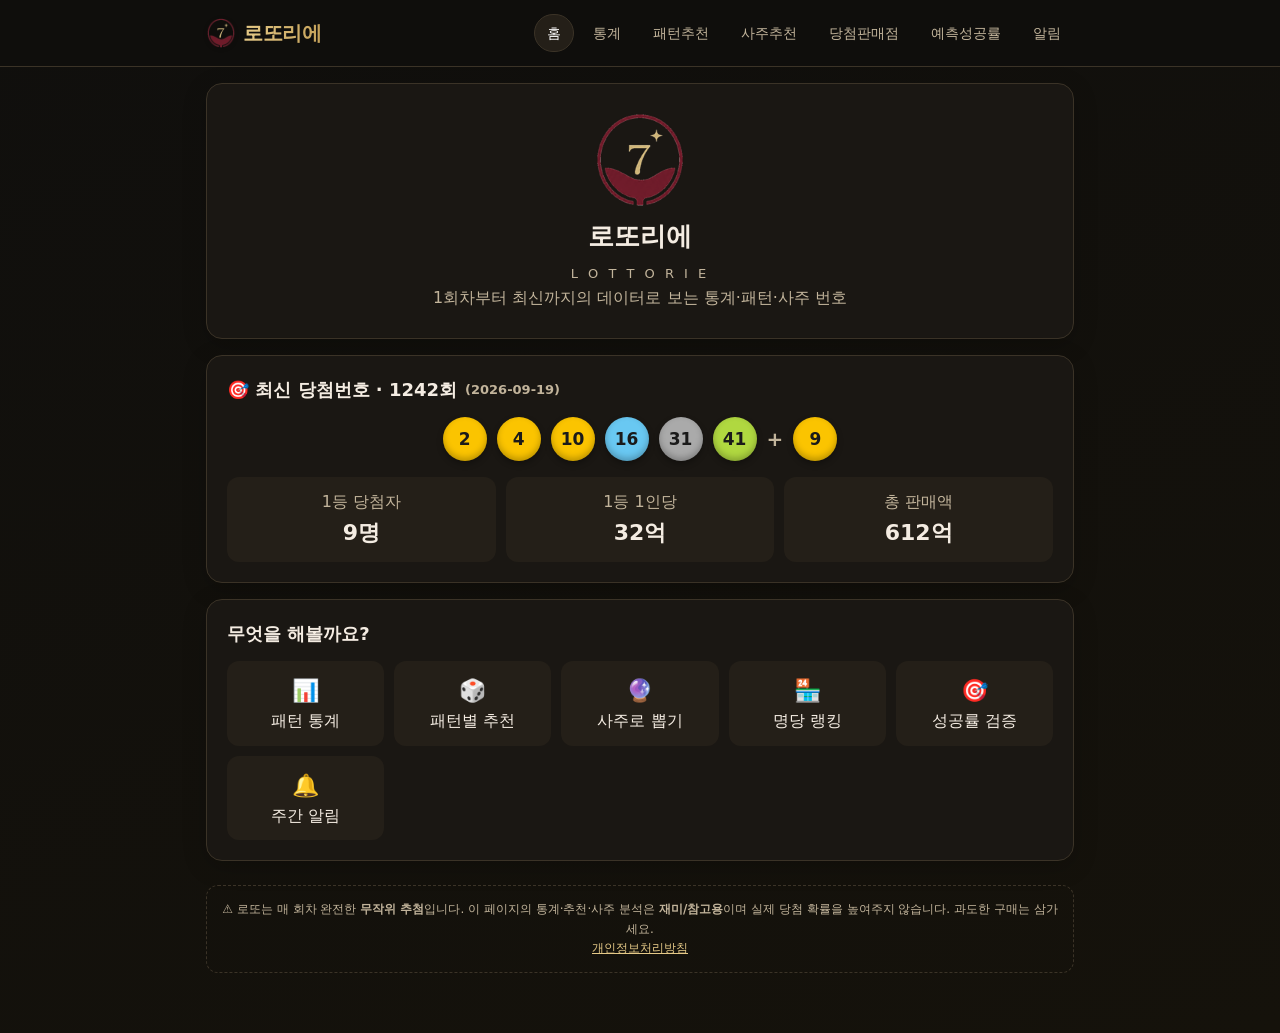
==== commit 7d81d79c: "자동 업데이트: 최신 회차 반영" ====
--- a/web_static/index.html
+++ b/web_static/index.html
@@ -89,7 +89,7 @@
 </div>
 
 <script>
-const DATA = {"draws":[[1,"2002-12-07",10,23,29,33,37,40,16,0,0,3681782000],[2,"2002-12-14",9,13,21,25,32,42,2,1,2002006800,4904274000],[3,"2002-12-21",11,16,19,21,27,31,30,1,2000000000,4729342000],[4,"2002-12-28",14,27,30,31,40,42,2,0,0,5271464000],[5,"2003-01-04",16,24,29,40,41,42,3,0,0,6277102000],[6,"2003-01-11",14,15,26,27,40,42,34,1,6574451700,15305356000],[7,"2003-01-18",2,9,16,25,26,40,42,0,0,12794890000],[8,"2003-01-25",8,19,25,34,37,39,9,0,0,20751450000],[9,"2003-02-01",2,4,16,17,36,39,14,0,0,73624020000],[10,"2003-02-08",9,25,30,33,41,44,6,13,6430437900,260856392000],[11,"2003-02-15",1,7,36,37,41,42,14,5,4780152300,91925306000],[12,"2003-02-22",2,11,21,25,39,45,44,12,1348845700,76255508000],[13,"2003-03-01",22,23,25,37,38,42,26,0,0,66532136000],[14,"2003-03-08",2,6,12,31,33,40,15,4,9375048300,99838648000],[15,"2003-03-15",3,4,16,30,31,37,13,1,17014245000,73264910000],[16,"2003-03-22",6,7,24,37,38,40,33,4,4377146100,75777348000],[17,"2003-03-29",3,4,9,17,32,37,1,3,5349491200,72718152000],[18,"2003-04-05",3,12,13,19,32,35,29,0,0,66371660000],[19,"2003-04-12",6,30,38,39,40,43,26,1,40722959400,105957818000],[20,"2003-04-19",10,14,18,20,23,30,41,1,19352212800,81056776000],[21,"2003-04-26",6,12,17,18,31,32,21,23,797475400,84247142000],[22,"2003-05-03",4,5,6,8,17,39,25,4,4552194900,79455152000],[23,"2003-05-10",5,13,17,18,33,42,44,4,4317947700,77374256000],[24,"2003-05-17",7,8,27,29,36,43,6,0,0,78486634000],[25,"2003-05-24",2,4,21,26,43,44,16,2,24227745300,120073768000],[26,"2003-05-31",4,5,7,18,20,25,31,5,3495069900,80193026000],[27,"2003-06-07",1,20,26,28,37,43,27,2,9543982500,76145050000],[28,"2003-06-14",9,18,23,25,35,37,1,10,1700361100,75448366000],[29,"2003-06-21",1,5,13,34,39,40,11,5,3552594000,74523120000],[30,"2003-06-28",8,17,20,35,36,44,4,2,8728555500,72399690000],[31,"2003-07-05",7,9,18,23,28,35,32,2,8106672900,71317306000],[32,"2003-07-12",6,14,19,25,34,44,11,10,1634528300,71179198000],[33,"2003-07-19",4,7,32,33,40,41,9,1,14903517600,67457252000],[34,"2003-07-26",9,26,35,37,40,42,2,5,3056918000,69389894000],[35,"2003-08-02",2,3,11,26,37,43,39,3,5054598200,66143062000],[36,"2003-08-09",1,10,23,26,28,40,31,1,16014475800,66856686000],[37,"2003-08-16",7,27,30,33,35,37,42,3,4985999400,65509794000],[38,"2003-08-23",16,17,22,30,37,43,36,3,5374866400,67369284000],[39,"2003-08-30",6,7,13,15,21,43,8,6,2623748800,66094476000],[40,"2003-09-06",7,13,18,19,25,26,6,13,1147652400,65699086000],[41,"2003-09-13",13,20,23,35,38,43,34,0,0,57624562000],[42,"2003-09-20",17,18,19,21,23,32,1,6,6899280100,119909740000],[43,"2003-09-27",6,31,35,38,39,44,1,1,17749630800,74686296000],[44,"2003-10-04",3,11,21,30,38,45,39,5,3362155800,69956950000],[45,"2003-10-11",1,10,20,27,33,35,17,2,8356417800,71216232000],[46,"2003-10-18",8,13,15,23,31,38,39,3,5327758800,68181568000],[47,"2003-10-25",14,17,26,31,36,45,27,5,3250042400,67756694000],[48,"2003-11-01",6,10,18,26,37,38,3,6,2415673600,65806832000],[49,"2003-11-08",4,7,16,19,33,40,30,7,1967504600,64501142000],[50,"2003-11-15",2,10,12,15,22,44,1,3,5227061400,65563234000],[51,"2003-11-22",2,3,11,16,26,44,35,6,2421117000,62553680000],[52,"2003-11-29",2,4,15,16,20,29,1,4,3900844900,64393446000],[53,"2003-12-06",7,8,14,32,33,39,42,3,5014371000,64996010000],[54,"2003-12-13",1,8,21,27,36,39,37,3,5148626600,63833006000],[55,"2003-12-20",17,21,31,37,40,44,7,2,7088799600,62195764000],[56,"2003-12-27",10,14,30,31,33,37,19,4,3777570900,65258932000],[57,"2004-01-03",7,10,16,25,29,44,6,4,4114411900,70132666000],[58,"2004-01-10",10,24,25,33,40,44,1,4,3676429200,66638136000],[59,"2004-01-17",6,29,36,39,41,45,13,4,4127587300,67563698000],[60,"2004-01-24",2,8,25,36,39,42,11,7,2172504600,65405936000],[61,"2004-01-31",14,15,19,30,38,43,8,5,3541038800,73312994000],[62,"2004-02-07",3,8,15,27,29,35,21,1,15817286400,66740368000],[63,"2004-02-14",3,20,23,36,38,40,5,2,7922245500,67074050000],[64,"2004-02-21",14,15,18,21,26,36,39,4,3899818000,65085154000],[65,"2004-02-28",4,25,33,36,40,43,39,4,3727945800,66685144000],[66,"2004-03-06",2,3,7,17,22,24,45,4,3685138200,63378796000],[67,"2004-03-13",3,7,10,15,36,38,33,7,2114436500,64314872000],[68,"2004-03-20",10,12,15,16,26,39,38,5,2945882100,63813236000],[69,"2004-03-27",5,8,14,15,19,39,35,3,4962712200,63711302000],[70,"2004-04-03",5,19,22,25,28,43,26,3,5031277800,63232578000],[71,"2004-04-10",5,9,12,16,29,41,21,0,0,62889986000],[72,"2004-04-17",2,4,11,17,26,27,1,13,3260524600,125651214000],[73,"2004-04-24",3,12,18,32,40,43,38,6,2766662100,72635862000],[74,"2004-05-01",6,15,17,18,35,40,23,3,5284949800,68902158000],[75,"2004-05-08",2,5,24,32,34,44,28,4,3914616900,66138372000],[76,"2004-05-15",1,3,15,22,25,37,43,2,7451022600,65083924000],[77,"2004-05-22",2,18,29,32,43,44,37,3,5155758600,64420666000],[78,"2004-05-29",10,13,25,29,33,35,38,4,3519850000,61257794000],[79,"2004-06-05",3,12,24,27,30,32,14,4,3416443800,60390004000],[80,"2004-06-12",17,18,24,25,26,30,1,1,13809540000,60160440000],[81,"2004-06-19",5,7,11,13,20,33,6,5,2714288880,60983308000],[82,"2004-06-26",1,2,3,14,27,42,39,1,14562494400,61302808000],[83,"2004-07-03",6,10,15,17,19,34,14,2,7086948300,62512062000],[84,"2004-07-10",16,23,27,34,42,45,11,2,7669779000,62780760000],[85,"2004-07-17",6,8,13,23,31,36,21,4,3462109800,59451304000],[86,"2004-07-24",2,12,37,39,41,45,33,1,14252186400,59835968000],[87,"2004-07-31",4,12,16,23,34,43,26,11,1799358055,83793642000],[88,"2004-08-07",1,17,20,24,30,41,27,4,3069709650,51910612000],[89,"2004-08-14",4,26,28,29,33,40,37,3,4248321900,55102179000],[90,"2004-08-21",17,20,29,35,38,44,10,4,3291435300,55493544000],[91,"2004-08-28",1,21,24,26,29,42,27,4,3582902400,59061052000],[92,"2004-09-04",3,14,24,33,35,36,17,11,1233270846,58296001000],[93,"2004-09-11",6,22,24,36,38,44,19,6,2269178150,57236313000],[94,"2004-09-18",5,32,34,40,41,45,6,6,2245339950,57144729000],[95,"2004-09-25",8,17,27,31,34,43,14,8,1747741238,60077493000],[96,"2004-10-02",1,3,8,21,22,31,20,7,1847133515,54217572000],[97,"2004-10-09",6,7,14,15,20,36,3,9,1496214000,57713200000],[98,"2004-10-16",6,9,16,23,24,32,43,4,3177972300,56231084000],[99,"2004-10-23",1,3,10,27,29,37,11,6,2169219050,56207491000],[100,"2004-10-30",1,7,11,23,37,42,6,4,3315315525,56561977000],[101,"2004-11-06",1,3,17,32,35,45,8,5,2707297500,57585065000],[102,"2004-11-13",17,22,24,26,35,40,42,9,1457153067,56937962000],[103,"2004-11-20",5,14,15,27,30,45,10,8,1691589563,57420615000],[104,"2004-11-27",17,32,33,34,42,44,35,2,6610743750,56533705000],[105,"2004-12-04",8,10,20,34,41,45,28,4,3416781450,57479716000],[106,"2004-12-11",4,10,12,22,24,33,29,16,810461157,57384485000],[107,"2004-12-18",1,4,5,6,9,31,17,2,6679927800,57545202000],[108,"2004-12-25",7,18,22,23,29,44,12,7,1998900772,58875228000],[109,"2005-01-01",1,5,34,36,42,44,33,12,1246838200,62584098000],[110,"2005-01-08",7,20,22,23,29,43,1,3,4566262000,57625490000],[111,"2005-01-15",7,18,31,33,36,40,27,6,2199047450,57876999000],[112,"2005-01-22",26,29,30,33,41,42,43,9,1567271167,59292005000],[113,"2005-01-29",4,9,28,33,36,45,26,9,1561528934,59258248000],[114,"2005-02-05",11,14,19,26,28,41,2,6,2362345050,60079401000],[115,"2005-02-12",1,2,6,9,25,28,31,9,1488589567,59130557000],[116,"2005-02-19",2,4,25,31,34,37,17,7,1997747315,61606084000],[117,"2005-02-26",5,10,22,34,36,44,35,9,1558378334,59429610000],[118,"2005-03-05",3,4,10,17,19,22,38,10,1297989720,57171934000],[119,"2005-03-12",3,11,13,14,17,21,38,9,1474899400,57800632000],[120,"2005-03-19",4,6,10,11,32,37,30,3,4364530300,57418983000],[121,"2005-03-26",12,28,30,34,38,43,9,2,6839648100,57134544000],[122,"2005-04-02",1,11,16,17,36,40,8,9,1450073800,56171704000],[123,"2005-04-09",7,17,18,28,30,45,27,5,2532982680,54097448000],[124,"2005-04-16",4,16,23,25,29,42,1,9,1395936267,54180838000],[125,"2005-04-23",2,8,32,33,35,36,18,7,1754870786,53149705000],[126,"2005-04-30",7,20,22,27,40,43,1,9,1369301500,52748965000],[127,"2005-05-07",3,5,10,29,32,43,35,6,1965939150,50752603000],[128,"2005-05-14",12,30,34,36,37,45,39,6,2064043100,52310392000],[129,"2005-05-21",19,23,25,28,38,42,17,11,1093629655,51555754000],[130,"2005-05-28",7,19,24,27,42,45,31,4,3036496650,51359012000],[131,"2005-06-04",8,10,11,14,15,21,37,8,1451214488,50231773000],[132,"2005-06-11",3,17,23,34,41,45,43,4,2920473525,49921897000],[133,"2005-06-18",4,7,15,18,23,26,13,8,1450242600,50889926000],[134,"2005-06-25",3,12,20,23,31,35,43,5,2349155100,50445575000],[135,"2005-07-02",6,14,22,28,35,39,16,7,1717293515,51062672000],[136,"2005-07-09",2,16,30,36,41,42,11,6,1997694150,51144633000],[137,"2005-07-16",7,9,20,25,36,39,15,9,1270403467,49978654000],[138,"2005-07-23",10,11,27,28,37,39,19,5,2227152000,47688450000],[139,"2005-07-30",9,11,15,20,28,43,13,7,1650210215,48371085000],[140,"2005-08-06",3,13,17,18,19,28,8,5,2109462840,45983464000],[141,"2005-08-13",8,12,29,31,42,43,2,6,1900552400,48016958000],[142,"2005-08-20",12,16,30,34,40,44,19,11,1018265564,48012844000],[143,"2005-08-27",26,27,28,42,43,45,8,3,3954584700,49415357000],[144,"2005-09-03",4,15,17,26,36,37,43,8,1402440413,49202521000],[145,"2005-09-10",2,3,13,20,27,44,9,3,3797838200,48913832000],[146,"2005-09-17",2,19,27,35,41,42,25,2,6043415250,50677555000],[147,"2005-09-24",4,6,13,21,40,42,36,7,1700040215,50345605000],[148,"2005-10-01",21,25,33,34,35,36,17,5,2323596420,49523247000],[149,"2005-10-08",2,11,21,34,41,42,27,7,1639052143,48406950000],[150,"2005-10-15",2,18,25,28,37,39,16,4,2831645850,48763778000],[151,"2005-10-22",1,2,10,13,18,19,15,4,2716634025,47357067000],[152,"2005-10-29",1,5,13,26,29,34,43,5,2278131840,48180334000],[153,"2005-11-05",3,8,11,12,13,36,33,4,2730526125,47777735000],[154,"2005-11-12",6,19,21,35,40,45,20,4,2836628700,48022386000],[155,"2005-11-19",16,19,20,32,33,41,4,9,1193005734,46140202000],[156,"2005-11-26",5,18,28,30,42,45,2,8,1401099900,47344584000],[157,"2005-12-03",19,26,30,33,35,39,37,2,5484903750,46853365000],[158,"2005-12-10",4,9,13,18,21,34,7,10,1069544340,46368888000],[159,"2005-12-17",1,18,30,41,42,43,32,6,1755407300,44311926000],[160,"2005-12-24",3,7,8,34,39,41,1,2,5490805350,46833239000],[161,"2005-12-31",22,34,36,40,42,45,44,7,1996876272,53096453000],[162,"2006-01-07",1,5,21,25,38,41,24,5,2308265760,49050086000],[163,"2006-01-14",7,11,26,28,29,44,16,7,1629726515,49018952000],[164,"2006-01-21",6,9,10,11,39,41,27,3,4054937900,53052119000],[165,"2006-01-28",5,13,18,19,22,42,31,2,6767426700,58088118000],[166,"2006-02-04",9,12,27,36,39,45,14,11,1111299982,52157466000],[167,"2006-02-11",24,27,28,30,36,39,4,5,2491222920,52744392000],[168,"2006-02-18",3,10,31,40,42,43,30,5,2349946920,51496212000],[169,"2006-02-25",16,27,35,37,43,45,19,5,2482888380,52076183000],[170,"2006-03-04",2,11,13,15,31,42,10,6,1923108250,49718245000],[171,"2006-03-11",4,16,25,29,34,35,1,6,1961339700,50357474000],[172,"2006-03-18",4,19,21,24,26,41,35,11,1081154073,50758266000],[173,"2006-03-25",3,9,24,30,33,34,18,8,1487736788,52286521000],[174,"2006-04-01",13,14,18,22,35,39,16,7,1771103058,52340568000],[175,"2006-04-08",19,26,28,31,33,36,17,5,2371132620,50895147000],[176,"2006-04-15",4,17,30,32,33,34,15,5,2314663080,50488528000],[177,"2006-04-22",1,10,13,16,37,43,6,7,1693285500,50480325000],[178,"2006-04-29",1,5,11,12,18,23,9,5,2254621080,49582758000],[179,"2006-05-06",5,9,17,25,39,43,32,10,1081093920,47291694000],[180,"2006-05-13",2,15,20,21,29,34,22,2,5763371550,48895477000],[181,"2006-05-20",14,21,23,32,40,45,44,6,1941763300,49124446000],[182,"2006-05-27",13,15,27,29,34,40,35,3,3721439400,47222594000],[183,"2006-06-03",2,18,24,34,40,42,5,6,1777221500,45938460000],[184,"2006-06-10",1,2,6,16,20,33,41,6,1747753050,45503351000],[185,"2006-06-17",1,2,4,8,19,38,14,3,3522485800,45783088000],[186,"2006-06-24",4,10,14,19,21,45,9,9,1187882600,45484428000],[187,"2006-07-01",1,2,8,18,29,38,42,7,1544733900,45855961000],[188,"2006-07-08",19,24,27,30,31,34,36,3,3501405200,45176242000],[189,"2006-07-15",8,14,32,35,37,45,28,3,3461775100,43650551000],[190,"2006-07-22",8,14,18,30,31,44,15,6,1784159450,44864459000],[191,"2006-07-29",5,6,24,25,32,37,8,4,2577114675,44534869000],[192,"2006-08-05",4,8,11,18,37,45,33,4,2445348375,42035065000],[193,"2006-08-12",6,14,18,26,36,39,13,3,3404449700,43788477000],[194,"2006-08-19",15,20,23,26,39,44,28,4,2650567875,44511515000],[195,"2006-08-26",7,10,19,22,35,40,31,11,918992591,44374725000],[196,"2006-09-02",35,36,37,41,44,45,30,15,727876520,45773496000],[197,"2006-09-09",7,12,16,34,42,45,4,6,1803018300,45993306000],[198,"2006-09-16",12,19,20,25,41,45,2,6,1797855050,45614021000],[199,"2006-09-23",14,21,22,25,30,36,43,2,5344252200,45021068000],[200,"2006-09-30",5,6,13,14,17,20,7,8,1344616613,46640423000],[201,"2006-10-07",3,11,24,38,39,44,26,1,9719465400,42254768000],[202,"2006-10-14",12,14,27,33,39,44,17,6,1893391700,48304034000],[203,"2006-10-21",1,3,11,24,30,32,7,5,2164564740,47033359000],[204,"2006-10-28",3,12,14,35,40,45,5,8,1358347125,46077750000],[205,"2006-11-04",1,3,21,29,35,37,30,6,1835221800,46330516000],[206,"2006-11-11",1,2,3,15,20,25,43,5,2032859340,44326979000],[207,"2006-11-18",3,11,14,31,32,37,38,5,2104673760,45282336000],[208,"2006-11-25",14,25,31,34,40,44,24,6,1760767400,45516378000],[209,"2006-12-02",2,7,18,20,24,33,37,6,1660896350,43753377000],[210,"2006-12-09",10,19,22,23,25,37,39,2,5139085950,44757963000],[211,"2006-12-16",12,13,17,20,33,41,8,10,1035800250,45332675000],[212,"2006-12-23",11,12,18,21,31,38,8,4,2660747250,46139120000],[213,"2006-12-30",2,3,4,5,20,24,42,8,1376678025,48745094000],[214,"2007-01-06",5,7,20,25,28,37,32,8,1406980875,49195740000],[215,"2007-01-13",2,3,7,15,43,44,4,7,1587689615,47675761000],[216,"2007-01-20",7,16,17,33,36,40,1,13,848506108,48342018000],[217,"2007-01-27",16,20,27,33,35,39,38,7,1611246172,48260644000],[218,"2007-02-03",1,8,14,18,29,44,20,4,2779075800,47018314000],[219,"2007-02-10",4,11,20,26,35,37,16,9,1208409167,46903745000],[220,"2007-02-17",5,11,19,21,34,43,31,6,1958094950,50383399000],[221,"2007-02-24",2,20,33,35,37,40,10,6,1800104250,47674135000],[222,"2007-03-03",5,7,28,29,39,43,44,5,2275193820,47735197000],[223,"2007-03-10",1,3,18,20,26,27,38,7,1498170600,46036874000],[224,"2007-03-17",4,19,26,27,30,42,7,6,1808969950,46435109000],[225,"2007-03-24",5,11,13,19,31,36,7,6,1777201800,46352016000],[226,"2007-03-31",2,6,8,14,21,22,34,6,1744100150,45145643000],[227,"2007-04-07",4,5,15,16,22,42,2,2,5253542400,44444776000],[228,"2007-04-14",17,25,35,36,39,44,23,9,1146700334,44764100000],[229,"2007-04-21",4,5,9,11,23,38,35,7,1451441100,44762989000],[230,"2007-04-28",5,11,14,29,32,33,12,8,1292929163,44191351000],[231,"2007-05-05",5,10,19,31,44,45,27,9,1088365900,42355627000],[232,"2007-05-12",8,9,10,12,24,44,35,9,1110918400,43564632000],[233,"2007-05-19",4,6,13,17,28,40,39,10,999153750,43516805000],[234,"2007-05-26",13,21,22,24,26,37,4,4,2519743875,42814085000],[235,"2007-06-02",21,22,26,27,31,37,8,3,3433330100,43347391000],[236,"2007-06-09",1,4,8,13,37,39,7,2,5030040150,42941871000],[237,"2007-06-16",1,11,17,21,24,44,33,7,1440630729,43358287000],[238,"2007-06-23",2,4,15,28,31,34,35,9,1121660567,42952477000],[239,"2007-06-30",11,15,24,39,41,44,7,9,1134140167,43296565000],[240,"2007-07-07",6,10,16,40,41,43,21,2,5098251450,43603443000],[241,"2007-07-14",2,16,24,27,28,35,21,4,2552016300,43246894000],[242,"2007-07-21",4,19,20,21,32,34,43,8,1234542375,42679760000],[243,"2007-07-28",2,12,17,19,28,42,34,4,2408850000,41304830000],[244,"2007-08-04",13,16,25,36,37,38,19,1,9121583100,39411047000],[245,"2007-08-11",9,11,27,31,32,38,22,7,1382583129,41854623000],[246,"2007-08-18",13,18,21,23,26,39,15,5,1911774240,41453154000],[247,"2007-08-25",12,15,28,36,39,40,13,6,1669313900,42231698000],[248,"2007-09-01",3,8,17,23,38,45,13,8,1227479363,42348403000],[249,"2007-09-08",3,8,27,31,41,44,11,6,1663568700,42539134000],[250,"2007-09-15",19,23,30,37,43,45,38,5,1994726280,42122808000],[251,"2007-09-22",6,7,19,25,28,38,45,8,1282616400,44493014000],[252,"2007-09-29",14,23,26,31,39,45,28,7,1391089715,41207920000],[253,"2007-10-06",8,19,25,31,34,36,33,4,2466189525,42309347000],[254,"2007-10-13",1,5,19,20,24,30,27,1,9741015900,42259113000],[255,"2007-10-20",1,5,6,24,27,42,32,6,1598618550,41425341000],[256,"2007-10-27",4,11,14,21,23,43,32,2,4891017000,41996580000],[257,"2007-11-03",6,13,27,31,32,37,4,4,2391377025,41433637000],[258,"2007-11-10",14,27,30,31,38,40,17,4,2426434350,41364428000],[259,"2007-11-17",4,5,14,35,42,45,34,2,4838533500,40905570000],[260,"2007-11-24",7,12,15,24,37,40,43,4,2310085575,40140211000],[261,"2007-12-01",6,11,16,18,31,43,2,3,3192299100,20607538165],[262,"2007-12-08",9,12,24,25,29,31,36,2,4518741600,19616145108],[263,"2007-12-15",1,27,28,32,37,40,18,6,1551704900,19838573376],[264,"2007-12-22",9,16,27,36,41,44,5,7,1344889200,19891628839],[265,"2007-12-29",5,9,34,37,38,39,12,8,1200838575,20456996760],[266,"2008-01-05",3,4,9,11,22,42,37,3,3207211700,20968541748],[267,"2008-01-12",7,8,24,34,36,41,1,3,3257663300,20917945142],[268,"2008-01-19",3,10,19,24,32,45,12,7,1350954515,20606907527],[269,"2008-01-26",5,18,20,36,42,43,32,5,1961399940,20678823238],[270,"2008-02-02",5,9,12,20,21,26,27,5,1927830060,20922697382],[271,"2008-02-09",3,8,9,27,29,40,36,6,1565918150,20439844690],[272,"2008-02-16",7,9,12,27,39,43,28,9,1104622800,21655346728],[273,"2008-02-23",1,8,24,31,34,44,6,3,3339543100,21408110043],[274,"2008-03-01",13,14,15,26,35,39,25,4,2505085575,21315887777],[275,"2008-03-08",14,19,20,35,38,40,26,1,10044066900,21164930256],[276,"2008-03-15",4,15,21,33,39,41,25,3,3312569000,21283853797],[277,"2008-03-22",10,12,13,15,25,29,20,3,3272627800,20934378077],[278,"2008-03-29",3,11,37,39,41,43,13,3,3186530000,20544124135],[279,"2008-04-05",7,16,31,36,37,38,11,5,1914205320,20565294210],[280,"2008-04-12",10,11,23,24,36,37,35,7,1355258529,20337006236],[281,"2008-04-19",1,3,4,6,14,41,12,6,1554683200,20400303156],[282,"2008-04-26",2,5,10,18,31,32,30,7,1322052643,20525598068],[283,"2008-05-03",6,8,18,31,38,45,42,3,3137224600,20066701007],[284,"2008-05-10",2,7,15,24,30,45,28,3,3117640300,19886739840],[285,"2008-05-17",13,33,37,40,41,45,2,3,3164370100,20182483433],[286,"2008-05-24",1,15,19,40,42,44,17,3,3236566300,20472256211],[287,"2008-05-31",6,12,24,27,35,37,41,7,1328657100,20311748165],[288,"2008-06-07",1,12,17,28,35,41,10,4,2357261550,19985090526],[289,"2008-06-14",3,14,33,37,38,42,10,0,0,19703321500],[290,"2008-06-21",8,13,18,32,39,45,7,13,2149214424,49362920581],[291,"2008-06-28",3,7,8,18,20,42,45,7,1450585200,22071714263],[292,"2008-07-05",17,18,31,32,33,34,10,14,720373950,21697345728],[293,"2008-07-12",1,9,17,21,29,33,24,6,1656764400,21199876103],[294,"2008-07-19",6,10,17,30,37,38,40,4,2406504975,20781906500],[295,"2008-07-26",1,4,12,16,18,38,8,0,0,21124067500],[296,"2008-08-02",3,8,15,27,30,45,44,8,3066088275,31688949500],[297,"2008-08-09",6,11,19,20,28,32,34,2,5056668750,21820737500],[298,"2008-08-16",5,9,27,29,37,40,19,1,9909778500,21575837500],[299,"2008-08-23",1,3,20,25,36,45,24,7,1483772529,22231954500],[300,"2008-08-30",7,9,10,12,26,38,39,12,836092425,22232523500],[301,"2008-09-06",7,11,13,33,37,43,26,7,1447385015,22188588500],[302,"2008-09-13",13,19,20,32,38,42,4,2,5472167250,23191302500],[303,"2008-09-20",2,14,17,30,38,45,43,6,1672749000,21420880000],[304,"2008-09-27",4,10,16,26,33,41,38,6,1661646150,21579326500],[305,"2008-10-04",7,8,18,21,23,39,9,5,2008210140,21980329500],[306,"2008-10-11",4,18,23,30,34,41,19,5,2102669520,22210731000],[307,"2008-10-18",5,15,21,23,25,45,12,4,2587643250,21940495000],[308,"2008-10-25",14,15,17,19,37,45,40,1,10232872800,21669708000],[309,"2008-11-01",1,2,5,11,18,36,22,11,901622946,22078764000],[310,"2008-11-08",1,5,19,28,34,41,16,8,1296713325,21859041000],[311,"2008-11-15",4,12,24,27,28,32,10,8,1237691063,21604607500],[312,"2008-11-22",2,3,5,6,12,20,25,15,629017820,21127695500],[313,"2008-11-29",9,17,34,35,43,45,2,6,1715422800,21836048000],[314,"2008-12-06",15,17,19,34,38,41,2,6,1660512200,21164047000],[315,"2008-12-13",1,13,33,35,43,45,23,8,1308728625,22169590000],[316,"2008-12-20",10,11,21,27,31,39,43,6,1673586400,22036884000],[317,"2008-12-27",3,10,11,22,36,39,8,4,2576258550,22067557000],[318,"2009-01-03",2,17,19,20,34,45,21,9,1207436600,23331864000],[319,"2009-01-10",5,8,22,28,33,42,37,5,2135659380,22717591500],[320,"2009-01-17",16,19,23,25,41,45,3,2,5513067900,23329943000],[321,"2009-01-24",12,18,20,21,25,34,42,6,1959136100,25308991000],[322,"2009-01-31",9,18,29,32,38,43,20,6,1904544700,24474147000],[323,"2009-02-07",10,14,15,32,36,42,3,8,1461025388,24604738500],[324,"2009-02-14",2,4,21,25,33,36,17,6,1865130350,23994158500],[325,"2009-02-21",7,17,20,32,44,45,33,6,1806122450,23318489500],[326,"2009-02-28",16,23,25,33,36,39,40,6,1832134550,23612275500],[327,"2009-03-07",6,12,13,17,32,44,24,12,882674750,22895780000],[328,"2009-03-14",1,6,9,16,17,28,24,6,1819795900,23658494000],[329,"2009-03-21",9,17,19,30,35,42,4,6,1830391200,23599252000],[330,"2009-03-28",3,4,16,17,19,20,23,9,1162280200,22929748000],[331,"2009-04-04",4,9,14,26,31,44,39,5,2165902620,23320733500],[332,"2009-04-11",16,17,34,36,42,45,3,8,1359448388,23021278500],[333,"2009-04-18",5,14,27,30,39,43,35,7,1550987143,23009535000],[334,"2009-04-25",13,15,21,29,39,43,33,7,1523002972,22219828000],[335,"2009-05-02",5,9,16,23,26,45,21,5,2037492480,21988739000],[336,"2009-05-09",3,5,20,34,35,44,16,6,1685632650,21534666500],[337,"2009-05-16",1,5,14,18,32,37,4,8,1257500513,21716233500],[338,"2009-05-23",2,13,34,38,42,45,16,3,3383431000,21568010000],[339,"2009-05-30",6,8,14,21,30,37,45,9,1096778334,21017820000],[340,"2009-06-06",18,24,26,29,34,38,32,7,1439393186,21446060500],[341,"2009-06-13",1,8,19,34,39,43,41,7,1497207772,22361224000],[342,"2009-06-20",1,13,14,33,34,43,25,3,3454095800,21891094000],[343,"2009-06-27",1,10,17,29,31,43,15,6,1717153000,21828230000],[344,"2009-07-04",1,2,15,28,34,45,38,7,1467106543,21919443000],[345,"2009-07-11",15,20,23,29,39,42,2,2,5203577550,21765468500],[346,"2009-07-18",5,13,14,22,44,45,33,5,2017727340,21431194500],[347,"2009-07-25",3,8,13,27,32,42,10,7,1456624286,22109870000],[348,"2009-08-01",3,14,17,20,24,31,34,3,3299994000,21393155000],[349,"2009-08-08",5,13,14,20,24,25,36,3,3353209000,21716935000],[350,"2009-08-15",1,8,18,24,29,33,35,9,1101052467,21340547000],[351,"2009-08-22",5,25,27,29,34,36,33,4,2583357150,21973746000],[352,"2009-08-29",5,16,17,20,26,41,24,6,1732858250,22359772500],[353,"2009-09-05",11,16,19,22,29,36,26,2,5290838250,22276462500],[354,"2009-09-12",14,19,36,43,44,45,1,5,2124464340,22354844500],[355,"2009-09-19",5,8,29,30,35,44,38,5,2145424800,22508525000],[356,"2009-09-26",2,8,14,25,29,45,24,9,1157185267,22342479000],[357,"2009-10-03",10,14,18,21,36,37,5,2,5313394350,22616204500],[358,"2009-10-10",1,9,10,12,21,40,37,3,3472654900,22825914500],[359,"2009-10-17",1,10,19,20,24,40,23,8,1286712600,22644128000],[360,"2009-10-24",4,16,23,25,35,40,27,3,3566716200,22859516000],[361,"2009-10-31",5,10,16,24,27,35,33,7,1473115115,22531338000],[362,"2009-11-07",2,3,22,27,30,40,29,6,1729424650,22168181500],[363,"2009-11-14",11,12,14,21,32,38,6,4,2615910600,22431974000],[364,"2009-11-21",2,5,7,14,16,40,4,4,2531914800,22096002000],[365,"2009-11-28",5,15,21,25,26,30,31,1,10697716800,22903033000],[366,"2009-12-05",5,12,19,26,27,44,38,2,5351553900,22981083000],[367,"2009-12-12",3,22,25,29,32,44,19,7,1581736586,23229653500],[368,"2009-12-19",11,21,24,30,39,45,26,7,1465825115,21873023000],[369,"2009-12-26",17,20,35,36,41,43,21,6,1842177750,23358137500],[370,"2010-01-02",16,18,24,42,44,45,17,7,1678941943,24881326000],[371,"2010-01-09",7,9,15,26,27,42,18,7,1524130543,22921583000],[372,"2010-01-16",8,11,14,16,18,21,13,9,1192593200,23083533000],[373,"2010-01-23",15,26,37,42,43,45,9,4,2791801125,23547532500],[374,"2010-01-30",11,13,15,17,25,34,26,2,5528717850,24040659500],[375,"2010-02-06",4,8,19,25,27,45,7,7,1581284058,23932469000],[376,"2010-02-13",1,11,13,24,28,40,7,6,1956915800,25328548000],[377,"2010-02-20",6,22,29,37,43,45,23,3,3912085400,24609217000],[378,"2010-02-27",5,22,29,31,34,39,43,5,2317698240,24433482000],[379,"2010-03-06",6,10,22,31,35,40,19,7,1598999786,23768842500],[380,"2010-03-13",1,2,8,17,26,37,27,4,2684274825,23582185500],[381,"2010-03-20",1,5,10,12,16,20,11,19,565738895,23971556500],[382,"2010-03-27",10,15,22,24,27,42,19,6,1846674900,23700644000],[383,"2010-04-03",4,15,28,33,37,40,25,3,3596522100,23033525500],[384,"2010-04-10",11,22,24,32,36,38,7,3,3658734200,23444471000],[385,"2010-04-17",7,12,19,21,29,32,9,7,1542032700,23121741500],[386,"2010-04-24",4,7,10,19,31,40,26,10,1042953330,22953665500],[387,"2010-05-01",1,26,31,34,40,43,20,4,2675533500,22729980000],[388,"2010-05-08",1,8,9,17,29,32,45,4,2545543875,22154352500],[389,"2010-05-15",7,16,18,20,23,26,3,5,2119027020,22767013500],[390,"2010-05-22",16,17,28,37,39,40,15,1,10373997900,22094836500],[391,"2010-05-29",10,11,18,22,28,39,30,1,10508749800,22580758000],[392,"2010-06-05",1,3,7,8,24,42,43,6,1713528700,22764342000],[393,"2010-06-12",9,16,28,40,41,43,21,8,1362003975,22994558000],[394,"2010-06-19",1,13,20,22,25,28,15,1,10654349100,22596168500],[395,"2010-06-26",11,15,20,26,31,35,7,7,1534635000,23096290000],[396,"2010-07-03",18,20,31,34,40,45,30,2,5296622400,22731868000],[397,"2010-07-10",12,13,17,22,25,33,8,3,3499519700,22945003500],[398,"2010-07-17",10,15,20,23,42,44,7,4,2680625550,22713652000],[399,"2010-07-24",1,2,9,17,19,42,20,8,1276854975,22775893000],[400,"2010-07-31",9,21,27,34,41,43,2,4,2669834325,22689865500],[401,"2010-08-07",6,12,18,31,38,43,9,9,1168214792,21745982500],[402,"2010-08-14",5,9,15,19,22,36,32,4,2662206188,22501473000],[403,"2010-08-21",10,14,22,24,28,37,26,5,2122396875,22455667500],[404,"2010-08-28",5,20,21,24,33,40,36,3,3566659375,22694912500],[405,"2010-09-04",1,2,10,25,26,44,4,3,3543878000,22610452000],[406,"2010-09-11",7,12,21,24,27,36,45,5,2156142450,23031103000],[407,"2010-09-18",6,7,13,16,24,25,1,7,1649707286,24214793000],[408,"2010-09-25",9,20,21,22,30,37,16,5,2235375825,23203355500],[409,"2010-10-02",6,9,21,31,32,40,38,4,2896989750,23962292000],[410,"2010-10-09",1,3,18,32,40,41,16,9,1249335709,23733908500],[411,"2010-10-16",11,14,22,35,37,39,5,12,953227563,23629561000],[412,"2010-10-23",4,7,39,41,42,45,40,7,1656199822,23533090000],[413,"2010-10-30",2,9,15,23,34,40,3,4,2814673500,23462862000],[414,"2010-11-06",2,14,15,22,23,44,43,1,11703832500,23455495000],[415,"2010-11-13",7,17,20,26,30,40,24,8,1334182407,23373024000],[416,"2010-11-20",5,6,8,11,22,26,44,10,1072037100,23427403000],[417,"2010-11-27",4,5,14,20,22,43,44,4,2818329938,22984128000],[418,"2010-12-04",11,13,15,26,28,34,31,8,1435649766,23529027500],[419,"2010-12-11",2,11,13,14,28,30,7,3,3796490750,23254148000],[420,"2010-12-18",4,9,10,29,31,34,27,8,1424856375,23672738000],[421,"2010-12-25",6,11,26,27,28,44,30,5,2321144325,23876010500],[422,"2011-01-01",8,15,19,21,34,44,12,6,2205251375,26365301000],[423,"2011-01-08",1,17,27,28,29,40,5,3,3896153875,24834155500],[424,"2011-01-15",10,11,26,31,34,44,30,10,1109480813,24364222500],[425,"2011-01-22",8,10,14,27,33,38,3,8,1534833000,25229847000],[426,"2011-01-29",4,17,18,27,39,43,19,4,3057233625,25733296000],[427,"2011-02-05",6,7,15,24,28,30,21,1,12571445625,26255527500],[428,"2011-02-12",12,16,19,22,37,40,8,9,1437683209,27342503500],[429,"2011-02-19",3,23,28,34,39,42,16,9,1485904709,26996916500],[430,"2011-02-26",1,3,16,18,30,34,44,8,1611763219,26597436000],[431,"2011-03-05",18,22,25,31,38,45,6,10,1268434013,25830973500],[432,"2011-03-12",2,3,5,11,27,39,33,5,2299427550,26174287000],[433,"2011-03-19",19,23,29,33,35,43,27,11,1182294410,26198303000],[434,"2011-03-26",3,13,20,24,33,37,35,8,1480060266,25789719500],[435,"2011-04-02",8,16,26,30,38,45,42,10,1287550013,26170633500],[436,"2011-04-09",9,14,20,22,33,34,28,8,1512266579,25434508500],[437,"2011-04-16",11,16,29,38,41,44,21,6,2096245438,25399208500],[438,"2011-04-23",6,12,20,26,29,38,45,9,1377142167,25185021000],[439,"2011-04-30",17,20,30,31,37,40,25,6,1900077375,24840354000],[440,"2011-05-07",10,22,28,34,36,44,2,6,1995873000,24905389000],[441,"2011-05-14",1,23,28,30,34,35,9,4,3170417063,25136061000],[442,"2011-05-21",25,27,29,36,38,40,41,9,1413413042,25609971500],[443,"2011-05-28",4,6,10,19,20,44,14,9,1327597584,25618036000],[444,"2011-06-04",11,13,23,35,43,45,17,3,4154188625,25336764500],[445,"2011-06-11",13,20,21,30,39,45,32,7,1791683036,25026540000],[446,"2011-06-18",1,11,12,14,26,35,6,3,4051247625,25297620500],[447,"2011-06-25",2,7,8,9,17,33,34,4,2657941125,24777521000],[448,"2011-07-02",3,7,13,27,40,41,36,3,4026212750,25670631000],[449,"2011-07-09",3,10,20,26,35,43,36,3,4059715250,25107136000],[450,"2011-07-16",6,14,19,21,23,31,13,6,1990391625,24866018000],[451,"2011-07-23",12,15,20,24,30,38,29,13,882138952,24930583500],[452,"2011-07-30",8,10,18,30,32,34,27,9,1276902000,24228379000],[453,"2011-08-06",12,24,33,38,40,42,30,5,2262732375,24027562500],[454,"2011-08-13",13,25,27,34,38,41,10,7,1609125590,24194605500],[455,"2011-08-20",4,19,20,26,30,35,24,7,1635711483,24384925500],[456,"2011-08-27",1,7,12,18,23,27,44,7,1598505054,24710340500],[457,"2011-09-03",8,10,18,23,27,40,33,10,1159902825,24839526000],[458,"2011-09-10",4,9,10,32,36,40,18,8,1608812625,26889128000],[459,"2011-09-17",4,6,10,14,25,40,12,7,1655842233,24945047500],[460,"2011-09-24",8,11,28,30,43,45,41,4,3180895782,25958817500],[461,"2011-10-01",11,18,26,31,37,40,43,6,1948674875,25312294000],[462,"2011-10-08",3,20,24,32,37,45,4,8,1483559297,24662777500],[463,"2011-10-15",23,29,31,33,34,44,40,0,0,24602575500],[464,"2011-10-22",6,12,15,34,42,44,4,13,3355721106,63386137000],[465,"2011-10-29",1,8,11,13,22,38,31,7,1923662893,28896647000],[466,"2011-11-05",4,10,13,23,32,44,20,9,1530313459,29157376500],[467,"2011-11-12",2,12,14,17,24,40,39,9,1435441084,28691953000],[468,"2011-11-19",8,13,15,28,37,43,17,9,1527197167,27799276000],[469,"2011-11-26",4,21,22,34,37,38,33,4,3330131250,26682470000],[470,"2011-12-03",10,16,20,39,41,42,27,3,4333330625,26956482500],[471,"2011-12-10",6,13,29,37,39,41,43,7,1939332858,26746170000],[472,"2011-12-17",16,25,26,31,36,43,44,7,1809656090,25964603500],[473,"2011-12-24",8,13,20,22,23,36,34,4,3250418063,26433618000],[474,"2011-12-31",4,13,18,31,33,45,43,15,936690800,29489241000],[475,"2012-01-07",1,9,14,16,21,29,3,8,1693923047,28021637500],[476,"2012-01-14",9,12,13,15,37,38,27,4,3439851469,27795909500],[477,"2012-01-21",14,25,29,32,33,45,37,8,1919011829,30400704500],[478,"2012-01-28",18,29,30,37,39,43,8,14,987224759,27487950500],[479,"2012-02-04",8,23,25,27,35,44,24,6,2233046500,27424417000],[480,"2012-02-11",3,5,10,17,30,31,16,4,2996742282,27707840500],[481,"2012-02-18",3,4,23,29,40,41,20,3,4639355750,27821308000],[482,"2012-02-25",1,10,16,24,25,35,43,7,1897921179,28100726000],[483,"2012-03-03",12,15,19,22,28,34,5,5,2567196675,27791329500],[484,"2012-03-10",1,3,27,28,32,45,11,6,2305303063,27942989500],[485,"2012-03-17",17,22,26,27,36,39,20,9,1501474917,27846439000],[486,"2012-03-24",1,2,23,25,38,40,43,13,1008634125,27270411500],[487,"2012-03-31",4,8,25,27,37,41,21,8,1638830766,27638251500],[488,"2012-04-07",2,8,17,30,31,38,25,10,1330393575,27106546000],[489,"2012-04-14",2,4,8,15,20,27,11,6,2106360625,26779245000],[490,"2012-04-21",2,7,26,29,40,43,42,7,1860234161,26295060500],[491,"2012-04-28",8,17,35,36,39,42,4,4,3304634438,26706937000],[492,"2012-05-05",22,27,31,35,37,40,42,5,2493013800,25846727000],[493,"2012-05-12",20,22,26,33,36,37,25,9,1451120334,26615919000],[494,"2012-05-19",5,7,8,15,30,43,22,12,1054588407,26660794500],[495,"2012-05-26",4,13,22,27,34,44,6,6,2111645000,26822980000],[496,"2012-06-02",4,13,20,29,36,41,39,4,3285932250,26457902000],[497,"2012-06-09",19,20,23,24,43,44,13,6,2222817813,26205792500],[498,"2012-06-16",13,14,24,32,39,41,3,4,3244503094,26425626500],[499,"2012-06-23",5,20,23,27,35,40,43,3,4070480250,26383816000],[500,"2012-06-30",3,4,12,20,24,34,41,9,1351072375,27006133500],[501,"2012-07-07",1,4,10,17,31,42,2,4,3025200094,26358855500],[502,"2012-07-14",6,22,28,32,34,40,26,6,2201458125,27000320000],[503,"2012-07-21",1,5,27,30,34,36,40,7,1853634911,26786102500],[504,"2012-07-28",6,14,22,26,43,44,31,9,1443236959,25893518500],[505,"2012-08-04",7,20,22,25,38,40,44,6,1917955188,24551611500],[506,"2012-08-11",6,9,11,22,24,30,31,3,4073333875,26181655500],[507,"2012-08-18",12,13,32,33,40,41,4,9,1416438875,26819386500],[508,"2012-08-25",5,27,31,34,35,43,37,8,1599557860,27005195500],[509,"2012-09-01",12,25,29,35,42,43,24,5,2689076100,26695179000],[510,"2012-09-08",12,29,32,33,39,40,42,5,2644158150,26982496000],[511,"2012-09-15",3,7,14,23,26,42,24,6,2165579250,26985154000],[512,"2012-09-22",4,5,9,13,26,27,1,13,940094452,27008900500],[513,"2012-09-29",5,8,21,23,27,33,12,3,4589624750,29158774000],[514,"2012-10-06",1,15,20,26,35,42,9,3,4451055500,27226202000],[515,"2012-10-13",2,11,12,15,23,37,8,1,13200466875,27629467500],[516,"2012-10-20",2,8,23,41,43,44,30,11,1294190182,28192881000],[517,"2012-10-27",1,9,12,28,36,41,10,5,2659057725,27234111500],[518,"2012-11-03",14,23,30,32,34,38,6,6,2263804125,27660783000],[519,"2012-11-10",6,8,13,16,30,43,3,7,1950601393,27807103000],[520,"2012-11-17",4,22,27,28,38,40,1,6,2167205438,27501898500],[521,"2012-11-24",3,7,18,29,32,36,19,8,1693420922,28092686500],[522,"2012-12-01",4,5,13,14,37,41,11,6,2281623000,28526689000],[523,"2012-12-08",1,4,37,38,40,45,7,7,1780355840,26839224500],[524,"2012-12-15",10,11,29,38,41,45,21,4,3491695594,27831051500],[525,"2012-12-22",11,23,26,29,39,44,22,9,1501132375,27783003500],[526,"2012-12-29",7,14,17,20,35,39,31,9,1491031959,28263903500],[527,"2013-01-05",1,12,22,32,33,42,38,13,1032386366,28492817000],[528,"2013-01-12",5,17,25,31,39,40,10,11,1197889125,28774270500],[529,"2013-01-19",18,20,24,27,31,42,39,8,1749114797,28822889500],[530,"2013-01-26",16,23,27,29,33,41,22,11,1231656239,28120541500],[531,"2013-02-02",1,5,9,21,27,35,45,9,1521519750,28783532000],[532,"2013-02-09",16,17,23,24,29,44,3,7,2216896286,30843692000],[533,"2013-02-16",9,14,15,17,31,33,23,8,1785671579,29637678500],[534,"2013-02-23",10,24,26,29,37,38,32,1,14215763250,29613731000],[535,"2013-03-02",11,12,14,15,18,39,34,3,4935603000,30261942000],[536,"2013-03-09",7,8,18,32,37,43,12,11,1308523603,29881734500],[537,"2013-03-16",12,23,26,30,36,43,11,7,2104038911,29726661500],[538,"2013-03-23",6,10,18,31,32,34,11,3,4688021625,29616686500],[539,"2013-03-30",3,19,22,31,42,43,26,9,1621036667,29584435000],[540,"2013-04-06",3,12,13,15,34,36,14,7,1989365250,28369829000],[541,"2013-04-13",8,13,26,28,32,34,43,11,1269327171,28543523500],[542,"2013-04-20",5,6,19,26,41,45,34,6,2335152563,28474580500],[543,"2013-04-27",13,18,26,31,34,44,12,12,1112934844,28285122500],[544,"2013-05-04",5,17,21,25,36,44,10,13,1046388433,28028094500],[545,"2013-05-11",4,24,25,27,34,35,2,11,1198994353,27983585500],[546,"2013-05-18",8,17,20,27,37,43,6,30,405939950,28356583000],[547,"2013-05-25",6,7,15,22,34,39,28,5,2838444450,28984233000],[548,"2013-06-01",1,12,13,21,32,45,14,8,1736871891,28885913500],[549,"2013-06-08",29,31,35,38,40,44,17,8,1760805047,28432305500],[550,"2013-06-15",1,7,14,20,34,37,41,11,1118679205,28220885000],[551,"2013-06-22",3,6,20,24,27,44,25,1,13526973750,28494685000],[552,"2013-06-29",1,10,20,32,35,40,43,10,1330824225,28801193000],[553,"2013-07-06",2,7,17,28,29,39,37,6,2249631438,28243741500],[554,"2013-07-13",13,14,17,32,41,42,6,2,6813893625,28062233000],[555,"2013-07-20",11,17,21,24,26,36,12,8,1711027360,28636908500],[556,"2013-07-27",12,20,23,28,30,44,43,7,2005209161,28687395500],[557,"2013-08-03",4,20,26,28,35,40,31,7,1888069286,27543280000],[558,"2013-08-10",12,15,19,26,40,43,29,10,1315913663,27469500500],[559,"2013-08-17",11,12,25,32,44,45,23,7,1926145608,27866709000],[560,"2013-08-24",1,4,20,23,29,45,28,7,1976697215,28282649000],[561,"2013-08-31",5,7,18,37,42,45,20,5,2753712225,28319191500],[562,"2013-09-07",4,11,13,17,20,31,33,11,1166694614,28144106000],[563,"2013-09-14",5,10,16,17,31,32,21,7,1932735643,28660066000],[564,"2013-09-21",14,19,25,26,27,34,2,7,1934801143,29006234000],[565,"2013-09-28",4,10,18,27,40,45,38,8,1742064469,29778311000],[566,"2013-10-05",4,5,6,25,26,43,41,4,3508951032,28833305500],[567,"2013-10-12",1,10,15,16,32,41,28,6,2318659438,28719735500],[568,"2013-10-19",1,3,17,20,31,44,40,10,1305167550,28840814000],[569,"2013-10-26",3,6,13,23,24,35,1,4,3467925188,29220951000],[570,"2013-11-02",1,12,26,27,29,33,42,9,1527791625,28827139500],[571,"2013-11-09",11,18,21,26,38,43,29,7,1966538465,28246764000],[572,"2013-11-16",3,13,18,33,37,45,1,8,1668216188,28236801000],[573,"2013-11-23",2,4,20,34,35,43,14,8,1645691766,28046360500],[574,"2013-11-30",14,15,16,19,25,43,2,2,6965184938,27941466500],[575,"2013-12-07",2,8,20,30,33,34,6,8,1699267875,28165369000],[576,"2013-12-14",10,11,15,25,35,41,13,3,4321966000,27345574000],[577,"2013-12-21",16,17,22,31,34,37,33,3,4484438375,28505413500],[578,"2013-12-28",5,12,14,32,34,42,16,5,2796466575,29292370500],[579,"2014-01-04",5,7,20,22,37,42,39,11,1396068444,31766435500],[580,"2014-01-11",5,7,9,11,32,35,33,7,2028610500,30257108000],[581,"2014-01-18",3,5,14,20,42,44,33,8,1844554547,30128728500],[582,"2014-01-25",2,12,14,33,40,41,25,4,3560558719,29653476500],[583,"2014-02-01",8,17,27,33,40,44,24,11,1341848353,31337647500],[584,"2014-02-08",7,18,30,39,40,41,36,3,5033183250,30671928000],[585,"2014-02-15",6,7,10,16,38,41,4,9,1620546334,30126501000],[586,"2014-02-22",2,7,12,15,21,34,5,8,1778354344,29751048000],[587,"2014-03-01",14,21,29,31,32,37,17,3,4974577375,29857749500],[588,"2014-03-08",2,8,15,22,25,41,30,5,2889342075,29766550500],[589,"2014-03-15",6,8,28,33,38,39,22,7,2136877983,30321864500],[590,"2014-03-22",20,30,36,38,41,45,23,7,2185183983,30001565500],[591,"2014-03-29",8,13,14,30,38,39,5,5,2964676200,29686973000],[592,"2014-04-05",2,5,6,13,28,44,43,6,2356381688,29048738500],[593,"2014-04-12",9,10,13,24,33,38,28,9,1532833500,29684102000],[594,"2014-04-19",2,8,13,25,28,37,3,11,1255592796,28882221000],[595,"2014-04-26",8,24,28,35,38,40,5,8,1744525219,28898644000],[596,"2014-05-03",3,4,12,14,25,43,17,10,1328267663,28280535500],[597,"2014-05-10",8,10,23,24,35,43,37,13,1057920606,28416180500],[598,"2014-05-17",4,12,24,33,38,45,22,16,833998594,28759275000],[599,"2014-05-24",5,12,17,29,34,35,27,8,1710918329,28690895500],[600,"2014-05-31",5,11,14,27,29,36,44,15,901798725,28186259500],[601,"2014-06-07",2,16,19,31,34,35,37,9,1524565209,27934227500],[602,"2014-06-14",13,14,22,27,30,38,2,8,1689530860,28131427500],[603,"2014-06-21",2,19,25,26,27,43,28,4,3452136563,28138325000],[604,"2014-06-28",2,6,18,21,33,34,30,11,1229141557,28133199500],[605,"2014-07-05",1,2,7,9,10,38,42,9,1394232250,28311462000],[606,"2014-07-12",1,5,6,14,20,39,22,10,1311566850,28464448000],[607,"2014-07-19",8,14,23,36,38,39,13,4,3494480907,28403106500],[608,"2014-07-26",4,8,18,19,39,44,41,7,1943530018,28073058500],[609,"2014-08-02",4,8,27,34,39,40,13,2,6339311438,27429100500],[610,"2014-08-09",14,18,20,23,28,36,33,4,3516018375,28431378000],[611,"2014-08-16",2,22,27,33,36,37,14,4,3502706157,28705539500],[612,"2014-08-23",6,9,18,19,25,33,40,11,1181705250,28465657000],[613,"2014-08-30",7,8,11,16,41,44,35,9,1549831209,28993124500],[614,"2014-09-06",8,21,25,39,40,44,18,6,2540975438,31150988500],[615,"2014-09-13",10,17,18,19,23,27,35,9,1535062417,29536189000],[616,"2014-09-20",5,13,18,23,40,45,3,9,1611811250,30151680000],[617,"2014-09-27",4,5,11,12,24,27,28,8,1629701860,29479061500],[618,"2014-10-04",8,16,25,30,42,43,15,5,2881326225,29275401500],[619,"2014-10-11",6,8,13,30,35,40,21,3,4612479375,29411462500],[620,"2014-10-18",2,16,17,32,39,45,40,7,2028283233,29171388500],[621,"2014-10-25",1,2,6,16,19,42,9,6,2359723500,29703608000],[622,"2014-11-01",9,15,16,21,28,34,24,9,1630598292,29800664500],[623,"2014-11-08",7,13,30,39,41,45,25,8,1813702594,29252071000],[624,"2014-11-15",1,7,19,26,27,35,16,5,2763729450,28916363000],[625,"2014-11-22",3,6,7,20,21,39,13,5,2765184675,29307489500],[626,"2014-11-29",13,14,26,33,40,43,15,8,1717871110,29493093500],[627,"2014-12-06",2,9,22,25,31,45,12,10,1352230650,27990667000],[628,"2014-12-13",1,7,12,15,23,42,11,9,1499942875,28626554500],[629,"2014-12-20",19,28,31,38,43,44,1,5,2919433575,28809350500],[630,"2014-12-27",8,17,21,24,27,31,15,3,4836305500,30667947000],[631,"2015-01-03",1,2,4,23,31,34,8,4,3919853532,32650310500],[632,"2015-01-10",15,18,21,32,35,44,6,11,1432587716,31533301500],[633,"2015-01-17",9,12,19,20,39,41,13,12,1217257094,31007898500],[634,"2015-01-24",4,10,11,12,20,27,38,13,1077935106,31574783500],[635,"2015-01-31",11,13,25,26,29,33,32,8,1855587235,31214810500],[636,"2015-02-07",6,7,15,16,20,31,26,8,1832362219,31393197000],[637,"2015-02-14",3,16,22,37,38,44,23,4,3899241094,31752432500],[638,"2015-02-21",7,18,22,24,31,34,6,7,2229403179,32159793000],[639,"2015-02-28",6,15,22,23,25,32,40,4,4061185219,33101299500],[640,"2015-03-07",14,15,18,21,26,35,23,9,1728768834,32040251000],[641,"2015-03-14",11,18,21,36,37,43,12,8,1990074563,31886567000],[642,"2015-03-21",8,17,18,24,39,45,32,12,1251460438,31772112000],[643,"2015-03-28",15,24,31,32,33,40,13,6,2535763625,31555034000],[644,"2015-04-04",5,13,17,23,28,36,8,8,1831451204,30923299500],[645,"2015-04-11",1,4,16,26,40,41,31,4,3696297750,31330878000],[646,"2015-04-18",2,9,24,41,43,45,30,7,2215498393,31154045000],[647,"2015-04-25",5,16,21,23,24,30,29,7,2189725608,31157169000],[648,"2015-05-02",13,19,28,37,38,43,4,7,2120987947,30437202500],[649,"2015-05-09",3,21,22,33,41,42,20,5,2948042100,30236589000],[650,"2015-05-16",3,4,7,11,31,41,35,5,2849298900,30495541000],[651,"2015-05-23",11,12,16,26,29,44,18,8,1855306454,30747445500],[652,"2015-05-30",3,13,15,40,41,44,20,5,3003483525,30213488500],[653,"2015-06-06",5,6,26,27,38,39,1,14,980958670,29858018500],[654,"2015-06-13",16,21,26,31,36,43,6,8,1879301391,30348906500],[655,"2015-06-20",7,37,38,39,40,44,18,9,1661439625,30217400500],[656,"2015-06-27",3,7,14,16,31,40,39,2,7330002750,30664059000],[657,"2015-07-04",10,14,19,39,40,43,23,9,1694762792,30884918500],[658,"2015-07-11",8,19,25,28,32,36,37,9,1634031375,30565621500],[659,"2015-07-18",7,18,19,27,29,42,45,11,1336604216,30838873500],[660,"2015-07-25",4,9,23,33,39,44,14,10,1421272575,30406661000],[661,"2015-08-01",2,3,12,20,27,38,40,8,1713025547,29798687500],[662,"2015-08-08",5,6,9,11,15,37,26,8,1689733688,29582271000],[663,"2015-08-15",3,5,8,19,38,42,20,7,2080244143,30550352000],[664,"2015-08-22",10,20,33,36,41,44,5,10,1536801338,30960844500],[665,"2015-08-29",5,6,11,17,38,44,13,4,3643230375,30942937000],[666,"2015-09-05",2,4,6,11,17,28,16,6,2396901063,31326458500],[667,"2015-09-12",15,17,25,37,42,43,13,7,2228764393,31710816000],[668,"2015-09-19",12,14,15,24,27,32,3,5,2991158625,31673202500],[669,"2015-09-26",7,8,20,29,33,38,9,6,2708173188,33976105500],[670,"2015-10-03",11,18,26,27,40,41,25,12,1191725219,31121343500],[671,"2015-10-10",7,9,10,13,31,35,24,4,3722322844,31970403500],[672,"2015-10-17",8,21,28,31,36,45,43,9,1754745000,31771165000],[673,"2015-10-24",7,10,17,29,33,44,5,10,1491453300,31581789000],[674,"2015-10-31",9,10,14,25,27,31,11,8,1770565500,30693487000],[675,"2015-11-07",1,8,11,15,18,45,7,4,3514549032,30229311500],[676,"2015-11-14",1,8,17,34,39,45,27,8,1879726500,31073821000],[677,"2015-11-21",12,15,24,36,41,44,42,8,1921114407,31133812000],[678,"2015-11-28",4,5,6,12,25,37,45,6,2288490188,30443646500],[679,"2015-12-05",3,5,7,14,26,34,35,5,2863005600,31110459000],[680,"2015-12-12",4,10,19,29,32,42,30,14,1110570563,32122600500],[681,"2015-12-19",21,24,27,29,43,44,7,6,2696328938,31634126500],[682,"2015-12-26",17,23,27,35,38,43,2,4,4063713563,33378929000],[683,"2016-01-02",6,13,20,27,28,40,15,16,1010930883,35970045500],[684,"2016-01-09",1,11,15,17,25,39,40,9,1688815709,33311943500],[685,"2016-01-16",6,7,12,28,38,40,18,11,1494367671,34563337500],[686,"2016-01-23",7,12,15,24,25,43,13,8,1937531719,32637005000],[687,"2016-01-30",1,8,10,13,28,42,45,6,2720029313,34022334500],[688,"2016-02-06",5,15,22,23,34,35,2,9,1967536750,36547806000],[689,"2016-02-13",7,17,19,30,36,38,34,7,2321775911,33730073500],[690,"2016-02-20",24,25,33,34,38,39,43,15,1126507625,34571012500],[691,"2016-02-27",15,27,33,35,43,45,16,6,2839296750,34295164000],[692,"2016-03-05",3,11,14,15,32,36,44,7,2301273697,33195249500],[693,"2016-03-12",1,6,11,28,34,42,30,10,1642763813,33676467500],[694,"2016-03-19",7,15,20,25,33,43,12,10,1555036388,33766628500],[695,"2016-03-26",4,18,26,33,34,38,14,11,1450214830,33836042500],[696,"2016-04-02",1,7,16,18,34,38,21,10,1632054413,33771485500],[697,"2016-04-09",2,5,8,11,33,39,31,10,1531443038,33483070500],[698,"2016-04-16",3,11,13,21,33,37,18,8,1921084125,33141634000],[699,"2016-04-23",4,5,8,16,21,29,3,8,1995411375,33371573000],[700,"2016-04-30",11,23,28,29,30,44,13,8,2082099188,33423138000],[701,"2016-05-07",3,10,14,16,36,38,35,10,1583183175,32227069000],[702,"2016-05-14",3,13,16,24,26,29,9,11,1465091387,33109927000],[703,"2016-05-21",10,28,31,33,41,44,21,5,3235784100,32864494000],[704,"2016-05-28",1,4,8,23,33,42,45,4,3865190344,32965058500],[705,"2016-06-04",1,6,17,22,28,45,23,4,3987206532,32929921500],[706,"2016-06-11",3,4,6,10,28,30,37,4,3831746063,32861744000],[707,"2016-06-18",2,12,19,24,39,44,35,12,1322167313,33406962000],[708,"2016-06-25",2,10,16,19,34,45,1,4,4099552219,33403153500],[709,"2016-07-02",10,18,30,36,39,44,32,14,1165271625,32796252000],[710,"2016-07-09",3,4,9,24,25,33,10,5,2895441150,32541986000],[711,"2016-07-16",11,15,24,35,37,45,42,7,2277413358,33076373000],[712,"2016-07-23",17,20,30,31,33,45,19,4,4034485125,33068159000],[713,"2016-07-30",2,5,15,18,19,23,44,9,1714720917,32323276000],[714,"2016-08-06",1,7,22,33,37,40,20,7,2085131733,32049994500],[715,"2016-08-13",2,7,27,33,41,44,10,6,2605510438,32897303500],[716,"2016-08-20",2,6,13,16,29,30,21,12,1358752157,33520084500],[717,"2016-08-27",2,11,19,25,28,32,44,6,2702433688,34298919500],[718,"2016-09-03",4,11,20,23,32,39,40,17,926166464,34700381500],[719,"2016-09-10",4,8,13,19,20,43,26,9,1879581334,35689196000],[720,"2016-09-17",1,12,29,34,36,37,41,14,1233770358,34969545000],[721,"2016-09-24",1,28,35,41,43,44,31,8,2273767360,35813783500],[722,"2016-10-01",12,14,21,30,39,43,45,4,4365422719,34723244500],[723,"2016-10-08",20,30,33,35,36,44,22,8,2114365360,33875115500],[724,"2016-10-15",2,8,33,35,37,41,14,12,1427789813,34993637000],[725,"2016-10-22",6,7,19,21,41,43,38,11,1579217250,35104338000],[726,"2016-10-29",1,11,21,23,34,44,24,14,1166872634,34399647500],[727,"2016-11-05",7,8,10,19,21,31,20,14,1115107742,33779569500],[728,"2016-11-12",3,6,10,30,34,37,36,5,3243464400,34153056000],[729,"2016-11-19",11,17,21,26,36,45,16,4,4198250719,34392080500],[730,"2016-11-26",4,10,14,15,18,22,39,8,2017382110,33467052500],[731,"2016-12-03",2,7,13,25,42,45,39,7,2340471054,34619836500],[732,"2016-12-10",2,4,5,17,27,32,43,7,2203270608,34322974000],[733,"2016-12-17",11,24,32,33,35,40,13,4,4016725125,34660744000],[734,"2016-12-24",6,16,37,38,41,45,18,9,1949395500,35728791000],[735,"2016-12-31",5,10,13,27,37,41,4,10,1847231588,38744104500],[736,"2017-01-07",2,11,17,18,21,27,6,5,3397362225,36755101500],[737,"2017-01-14",13,15,18,24,27,41,11,4,4283061000,35387972000],[738,"2017-01-21",23,27,28,38,42,43,36,11,1634191091,35884061000],[739,"2017-01-28",7,22,29,33,34,35,30,4,4744122282,38999830500],[740,"2017-02-04",4,8,9,16,17,19,31,18,936929792,37593260000],[741,"2017-02-11",5,21,27,34,44,45,16,6,3043595938,37196292500],[742,"2017-02-18",8,10,13,36,37,40,6,16,1111814813,36928896000],[743,"2017-02-25",15,19,21,34,41,44,10,7,2608641000,36718426000],[744,"2017-03-04",10,15,18,21,34,41,43,15,1155411575,36753646500],[745,"2017-03-11",1,2,3,9,12,23,10,20,746822982,36787559500],[746,"2017-03-18",3,12,33,36,42,45,25,9,2038623709,37119789500],[747,"2017-03-25",7,9,12,14,23,28,17,9,1903214584,36668940000],[748,"2017-04-01",3,10,13,22,31,32,29,9,1928246542,36375138500],[749,"2017-04-08",12,14,24,26,34,45,41,13,1350104395,36126444500],[750,"2017-04-15",1,2,15,19,24,36,12,7,2522104286,36124050000],[751,"2017-04-22",3,4,16,20,28,44,17,8,2097968110,35767116500],[752,"2017-04-29",4,16,20,33,40,43,7,9,1870358834,35800411000],[753,"2017-05-06",2,17,19,24,37,41,3,6,2711105063,34457500500],[754,"2017-05-13",2,8,17,24,29,31,32,5,3427542000,35382925000],[755,"2017-05-20",13,14,26,28,30,36,37,8,2214427266,35650317500],[756,"2017-05-27",10,14,16,18,27,28,4,5,3414434700,35496473000],[757,"2017-06-03",6,7,11,17,33,44,1,21,739839858,35526501000],[758,"2017-06-10",5,9,12,30,39,43,24,8,2078969954,35882129500],[759,"2017-06-17",9,33,36,40,42,43,32,6,3032670500,36316104000],[760,"2017-06-24",10,22,27,31,42,43,12,8,2253299391,36100398500],[761,"2017-07-01",4,7,11,24,42,45,30,7,2392730518,35707951500],[762,"2017-07-08",1,3,12,21,26,41,16,10,1631432063,35279447500],[763,"2017-07-15",3,8,16,32,34,43,10,8,2138130000,35326050000],[764,"2017-07-22",7,22,24,31,34,36,15,7,2459975465,35159466000],[765,"2017-07-29",1,3,8,12,42,43,33,15,1109214250,35486180000],[766,"2017-08-05",9,30,34,35,39,41,21,8,2173637297,34750384500],[767,"2017-08-12",5,15,20,31,34,42,22,15,1163768725,35642799500],[768,"2017-08-19",7,27,29,30,38,44,4,13,1363572260,36153487500],[769,"2017-08-26",5,7,11,16,41,45,4,9,1930760042,36436715500],[770,"2017-09-02",1,9,12,23,39,43,34,8,2163099329,37083189500],[771,"2017-09-09",6,10,17,18,21,29,30,4,4362644907,36772969500],[772,"2017-09-16",5,6,11,14,21,41,32,10,1769608838,37187684500],[773,"2017-09-23",8,12,19,21,31,35,44,11,1609403080,37280298500],[774,"2017-09-30",12,15,18,28,34,42,9,11,1709721512,38673510500],[775,"2017-10-07",11,12,29,33,38,42,17,5,3470437650,35397726000],[776,"2017-10-14",8,9,18,21,28,40,20,7,2557579393,37413041000],[777,"2017-10-21",6,12,17,21,34,37,18,21,833468036,37767180000],[778,"2017-10-28",6,21,35,36,37,41,11,3,6264069500,37537803000],[779,"2017-11-04",6,12,19,24,34,41,4,11,1527709296,36886838000],[780,"2017-11-11",15,17,19,21,27,45,16,11,1667520137,37116042000],[781,"2017-11-18",11,16,18,19,24,39,43,9,1882891542,36241578500],[782,"2017-11-25",6,18,31,34,38,45,20,9,1946487625,36126986500],[783,"2017-12-02",14,15,16,17,38,45,36,4,4603964625,36762628000],[784,"2017-12-09",3,10,23,24,31,39,22,9,1908678000,37155691000],[785,"2017-12-16",4,6,15,25,26,33,40,6,2886622688,36487281500],[786,"2017-12-23",12,15,16,20,24,30,38,4,4551365250,37965078000],[787,"2017-12-30",5,6,13,16,27,28,9,6,3092108313,39796961500],[788,"2018-01-06",2,10,11,19,35,39,29,13,1401475154,39060941000],[789,"2018-01-13",2,6,7,12,19,45,38,15,1140976825,38068301500],[790,"2018-01-20",3,8,19,27,30,41,12,16,1160516274,39489440500],[791,"2018-01-27",2,10,12,31,33,42,32,14,1253081893,37102922000],[792,"2018-02-03",2,7,19,25,29,36,16,7,2655736768,38169501500],[793,"2018-02-10",10,15,21,35,38,43,31,5,3750146775,38088738500],[794,"2018-02-17",6,7,18,19,30,38,13,7,2650940304,39970789500],[795,"2018-02-24",3,10,13,26,34,38,36,11,1714977000,39830671000],[796,"2018-03-03",1,21,26,36,40,41,5,7,2763490340,38842971500],[797,"2018-03-10",5,22,31,32,39,45,36,8,2397028125,38669970000],[798,"2018-03-17",2,10,14,22,32,36,41,7,2710791911,38519379500],[799,"2018-03-24",12,17,23,34,42,45,33,10,1826427225,38354493000],[800,"2018-03-31",1,4,10,12,28,45,26,11,1632246205,38497031000],[801,"2018-04-07",17,25,28,37,43,44,2,8,2256786657,37017396000],[802,"2018-04-14",10,11,12,18,24,42,27,16,1082947993,37573390500],[803,"2018-04-21",5,9,14,26,30,43,2,5,3663810225,37835396500],[804,"2018-04-28",1,10,13,26,32,36,9,11,1631996523,37278514000],[805,"2018-05-05",3,12,13,18,31,32,42,4,4266061969,36532990500],[806,"2018-05-12",14,20,23,31,37,38,27,7,2640760875,37015291500],[807,"2018-05-19",6,10,18,25,34,35,33,7,2437662322,36915790000],[808,"2018-05-26",15,21,31,32,41,43,24,6,3087620500,37455719000],[809,"2018-06-02",6,11,15,17,23,40,39,6,2921372750,37107052000],[810,"2018-06-09",5,10,13,21,39,43,11,8,2231598047,37194177500],[811,"2018-06-16",8,11,19,21,36,45,25,7,2524148197,37285406500],[812,"2018-06-23",1,3,12,14,16,43,10,6,2947954750,37073908000],[813,"2018-06-30",11,30,34,35,42,44,27,4,4591763157,36697473500],[814,"2018-07-07",2,21,28,38,42,45,30,6,3067192063,37158271500],[815,"2018-07-14",17,21,25,26,27,36,4,7,2579855358,36708200000],[816,"2018-07-21",12,18,19,29,31,39,7,8,2128107938,36198913000],[817,"2018-07-28",3,9,12,13,25,43,34,9,1868477334,36276383000],[818,"2018-08-04",14,15,25,28,29,30,3,13,1380804318,35896676500],[819,"2018-08-11",16,25,33,38,40,45,15,7,2594534840,37289453500],[820,"2018-08-18",10,21,22,30,35,42,6,4,4627313532,37872285500],[821,"2018-08-25",1,12,13,24,29,44,16,14,1316155956,38059119500],[822,"2018-09-01",9,18,20,24,27,36,12,3,5930898625,37840869500],[823,"2018-09-08",12,18,24,26,39,40,15,9,2009843917,38700062000],[824,"2018-09-15",7,9,24,29,34,38,26,15,1256646550,39128711000],[825,"2018-09-22",8,15,21,31,33,38,42,12,1658710563,41445289000],[826,"2018-09-29",13,16,24,25,33,36,42,9,2075192084,39109370000],[827,"2018-10-06",5,11,12,29,33,44,14,15,1206500375,38245062500],[828,"2018-10-13",4,7,13,29,31,39,18,13,1455185972,38776413500],[829,"2018-10-20",4,5,31,35,43,45,29,8,2444650641,38999403500],[830,"2018-10-27",5,6,16,18,37,38,17,9,2060528750,38857000000],[831,"2018-11-03",3,10,16,19,31,39,9,16,1110702258,38811376500],[832,"2018-11-10",13,14,19,26,40,43,30,9,2088204584,38705950000],[833,"2018-11-17",12,18,30,39,41,42,19,8,2356317282,38869201000],[834,"2018-11-24",6,8,18,35,42,43,3,11,1690693671,37970895500],[835,"2018-12-01",9,10,13,28,38,45,35,15,1233681125,38847217500],[836,"2018-12-08",1,9,11,14,26,28,19,14,1257843670,37268348500],[837,"2018-12-15",2,25,28,30,33,45,6,6,3144449125,38307088000],[838,"2018-12-22",9,14,17,33,36,38,20,5,3813733050,39707242000],[839,"2018-12-29",3,9,11,12,13,19,35,13,1359454904,39609855000],[840,"2019-01-05",2,4,11,28,29,43,27,10,2042961788,42028885500],[841,"2019-01-12",5,11,14,30,33,38,24,17,1116095714,40790394500],[842,"2019-01-19",14,26,32,36,39,42,38,10,2035475025,40978722000],[843,"2019-01-26",19,21,30,33,34,42,4,5,4012970100,40928749000],[844,"2019-02-02",7,8,13,15,33,45,18,18,1162963542,43902805000],[845,"2019-02-09",1,16,29,33,40,45,6,11,1891217182,41942017000],[846,"2019-02-16",5,18,30,41,43,45,13,13,1596884395,41968419500],[847,"2019-02-23",12,16,26,28,30,42,22,8,2520846657,41891256000],[848,"2019-03-02",1,2,16,22,38,39,34,7,3011580858,42261633000],[849,"2019-03-09",5,13,17,29,34,39,3,17,1158252883,41166837000],[850,"2019-03-16",16,20,24,28,36,39,5,6,3377587875,40737088000],[851,"2019-03-23",14,18,22,26,31,44,40,8,2483692313,40549558000],[852,"2019-03-30",11,17,28,30,33,35,9,4,4801543407,40735396500],[853,"2019-04-06",2,8,23,26,27,44,13,7,2885006786,41122185000],[854,"2019-04-13",20,25,31,32,36,43,3,6,3421706750,40911669000],[855,"2019-04-20",8,15,17,19,43,44,7,9,2269510500,41187366000],[856,"2019-04-27",10,24,40,41,43,44,17,5,3977927550,40248212000],[857,"2019-05-04",6,10,16,28,34,38,43,15,1284915425,40466558500],[858,"2019-05-11",9,13,32,38,39,43,23,9,2202347459,40683444500],[859,"2019-05-18",8,22,35,38,39,41,24,11,1853927489,40472111500],[860,"2019-05-25",4,8,18,25,27,32,42,10,1879899825,40923336000],[861,"2019-06-01",11,17,19,21,22,25,24,4,4872108844,40516275500],[862,"2019-06-08",10,34,38,40,42,43,32,9,2190922709,40304502500],[863,"2019-06-15",16,21,28,35,39,43,12,7,2853357322,40644270000],[864,"2019-06-22",3,7,10,13,25,36,32,11,1716553637,41110145000],[865,"2019-06-29",3,15,22,32,33,45,2,13,1551729145,40874108500],[866,"2019-07-06",9,15,29,34,37,39,12,9,2240409000,40980943000],[867,"2019-07-13",14,17,19,22,24,40,41,5,3933755250,40803595000],[868,"2019-07-20",12,17,28,41,43,44,25,6,3233804250,40274539000],[869,"2019-07-27",2,6,20,27,37,39,4,10,1922582588,40134194500],[870,"2019-08-03",21,25,30,32,40,42,31,10,1928842988,39344331500],[871,"2019-08-10",2,6,12,26,30,34,38,7,2718071358,39763751000],[872,"2019-08-17",2,4,30,32,33,43,29,16,1262705579,40501259000],[873,"2019-08-24",3,5,12,13,33,39,38,10,1874553225,41187793000],[874,"2019-08-31",1,15,19,23,28,42,32,18,1117123917,41495069000],[875,"2019-09-07",19,22,30,34,39,44,36,14,1415946724,40317640500],[876,"2019-09-14",5,16,21,26,34,42,24,19,1090657856,42544184000],[877,"2019-09-21",5,17,18,22,23,43,12,12,1716607188,42292365000],[878,"2019-09-28",2,6,11,16,25,31,3,6,3207993500,42091838000],[879,"2019-10-05",1,4,10,14,15,35,20,6,3206361313,41587125500],[880,"2019-10-12",7,17,19,23,24,45,38,7,2837810465,41931251000],[881,"2019-10-19",4,18,20,26,27,32,9,8,2503212282,42247776000],[882,"2019-10-26",18,34,39,43,44,45,23,5,4127270400,42175801000],[883,"2019-11-02",9,18,32,33,37,44,22,15,1360519525,42812085500],[884,"2019-11-09",4,14,23,28,37,45,17,12,1799077282,43277306500],[885,"2019-11-16",1,3,24,27,39,45,31,13,1543832568,41698159500],[886,"2019-11-23",19,23,28,37,42,45,2,7,2974643786,42093047000],[887,"2019-11-30",8,14,17,27,36,45,10,8,2535268688,42208436000],[888,"2019-12-07",3,7,12,31,34,38,32,8,2370359204,41388656500],[889,"2019-12-14",3,13,29,38,39,42,26,10,2108986950,43367111000],[890,"2019-12-21",1,4,14,18,29,37,6,9,2335486167,43346749000],[891,"2019-12-28",9,13,28,31,39,41,19,7,3082673947,44871338500],[892,"2020-01-04",4,9,17,18,26,42,36,17,1282017464,46545557500],[893,"2020-01-11",1,15,17,23,25,41,10,9,2377433625,43830783500],[894,"2020-01-18",19,32,37,40,41,43,45,9,2377935959,44232591500],[895,"2020-01-25",16,26,31,38,39,41,23,12,1928079219,48481127500],[896,"2020-02-01",5,12,25,26,38,45,23,7,3053222036,45230999000],[897,"2020-02-08",6,7,12,22,26,36,29,13,1619922520,44115737000],[898,"2020-02-15",18,21,28,35,37,42,17,8,2639313235,45033919500],[899,"2020-02-22",8,19,20,21,33,39,37,6,3359356063,42938673500],[900,"2020-02-29",7,13,16,18,35,38,14,6,3349851375,41819686000],[901,"2020-03-07",5,18,20,23,30,34,21,9,2267974667,42391981000],[902,"2020-03-14",7,19,23,24,36,39,30,13,1619317529,43750990500],[903,"2020-03-21",2,15,16,21,22,28,45,13,1684582212,44312580000],[904,"2020-03-28",2,6,8,26,43,45,11,8,2718077813,44469110000],[905,"2020-04-04",3,4,16,27,38,40,20,7,3017862536,45178817000],[906,"2020-04-11",2,5,14,28,31,32,20,9,2472607250,45474137000],[907,"2020-04-18",21,27,29,38,40,44,37,7,3165059036,44665641000],[908,"2020-04-25",3,16,21,22,23,44,30,8,2834856141,44961800500],[909,"2020-05-02",7,24,29,30,34,35,33,11,2021062875,44771630500],[910,"2020-05-09",1,11,17,27,35,39,31,21,941316375,43154428500],[911,"2020-05-16",4,5,12,14,32,42,35,10,2113538625,44666205000],[912,"2020-05-23",5,8,18,21,22,38,10,14,1493500581,44299577500],[913,"2020-05-30",6,14,16,21,27,37,40,16,1338755602,44668474500],[914,"2020-06-06",16,19,24,33,42,44,27,11,1950005557,44779251500],[915,"2020-06-13",2,6,11,13,22,37,14,6,3518640500,43931209000],[916,"2020-06-20",6,21,22,32,35,36,17,11,2025384341,44566522000],[917,"2020-06-27",1,3,23,24,27,43,34,10,2144799638,44475433500],[918,"2020-07-04",7,11,12,31,33,38,5,18,1117622646,44600428500],[919,"2020-07-11",9,14,17,18,42,44,35,5,4305150450,45109028000],[920,"2020-07-18",2,3,26,33,34,43,29,7,3120260197,44902588500],[921,"2020-07-25",5,7,12,22,28,41,1,17,1232573405,44944170500],[922,"2020-08-01",2,6,13,17,27,43,36,6,3417904500,44633341000],[923,"2020-08-08",3,17,18,23,36,41,26,8,2667554625,43933701000],[924,"2020-08-15",3,11,34,42,43,44,13,9,2382430667,43854128000],[925,"2020-08-22",13,24,32,34,39,42,4,12,1771080532,43950533500],[926,"2020-08-29",10,16,18,20,25,31,6,10,2032490663,44186125500],[927,"2020-09-05",4,15,22,38,41,43,26,6,3714203875,45533876000],[928,"2020-09-12",3,4,10,20,28,44,30,7,3134591358,45409491000],[929,"2020-09-19",7,9,12,15,19,23,4,16,1308035157,46172310000],[930,"2020-09-26",8,21,25,38,39,44,28,8,2832418829,47259207500],[931,"2020-10-03",14,15,23,25,35,43,32,8,2957108063,47847901000],[932,"2020-10-10",1,6,15,36,37,38,5,7,3390022983,48024644500],[933,"2020-10-17",23,27,29,31,36,45,37,8,2927797079,46742425500],[934,"2020-10-24",1,3,30,33,36,39,12,4,5765772844,46514173500],[935,"2020-10-31",4,10,20,32,38,44,18,13,1711055424,46967449000],[936,"2020-11-07",7,11,13,17,18,29,43,14,1492069179,46123073000],[937,"2020-11-14",2,10,13,22,29,40,26,11,2058420819,46860227000],[938,"2020-11-21",4,8,10,16,31,36,9,10,2249466563,46726212500],[939,"2020-11-28",4,11,28,39,42,45,6,13,1708363039,46670001000],[940,"2020-12-05",3,15,20,22,24,41,11,8,2846071079,46960091500],[941,"2020-12-12",12,14,25,27,39,40,35,16,1347297422,47433800000],[942,"2020-12-19",10,12,18,35,42,43,39,6,3761680313,46365982500],[943,"2020-12-26",1,8,13,36,44,45,39,7,3435045108,50040716000],[944,"2021-01-02",2,13,16,19,32,33,42,13,1961836356,53590688500],[945,"2021-01-09",9,10,15,30,33,37,26,13,1765554491,47418554500],[946,"2021-01-16",9,18,19,30,34,40,20,11,2157656182,49690089000],[947,"2021-01-23",3,8,17,20,27,35,26,18,1275855750,49724958000],[948,"2021-01-30",13,18,30,31,38,41,5,11,2188548716,50259729500],[949,"2021-02-06",14,21,35,36,40,44,30,10,2458569713,50259454500],[950,"2021-02-13",3,4,15,22,28,40,10,8,3281920500,54435357000],[951,"2021-02-20",2,12,30,31,39,43,38,14,1747552661,51468503000],[952,"2021-02-27",4,12,22,24,33,41,38,9,2713699834,51177823000],[953,"2021-03-06",7,9,22,27,37,42,34,14,1640636009,49590445500],[954,"2021-03-13",1,9,26,28,30,41,32,10,2478795900,50727657000],[955,"2021-03-20",4,9,23,26,29,33,8,12,2023170188,49892368000],[956,"2021-03-27",10,11,20,21,25,41,40,11,2022982671,48532627500],[957,"2021-04-03",4,15,24,35,36,40,1,11,2126634137,48327349000],[958,"2021-04-10",2,9,10,16,35,37,1,15,1596119675,49317973500],[959,"2021-04-17",1,14,15,24,40,41,35,8,3015312891,48717917500],[960,"2021-04-24",2,18,24,30,32,45,14,10,2401133213,49392439500],[961,"2021-05-01",11,20,29,31,33,42,43,9,2575231209,48576654500],[962,"2021-05-08",1,18,28,31,34,43,40,12,1940906094,47978182500],[963,"2021-05-15",6,12,19,23,34,42,35,15,1476478125,47726107500],[964,"2021-05-22",6,21,36,38,39,43,30,10,2345861063,47774947500],[965,"2021-05-29",2,13,25,28,29,36,34,7,3403348929,48087325000],[966,"2021-06-05",1,21,25,29,34,37,36,10,2411303513,47820223500],[967,"2021-06-12",1,6,13,37,38,40,9,4,5809776094,47257782500],[968,"2021-06-19",2,5,12,14,24,39,33,13,1667729683,47962114500],[969,"2021-06-26",3,9,10,29,40,45,7,20,1149427894,48364375500],[970,"2021-07-03",9,11,16,21,28,36,5,14,1611544045,46634185500],[971,"2021-07-10",2,6,17,18,21,26,7,6,3725880250,47235962000],[972,"2021-07-17",3,6,17,23,37,39,26,20,1124886244,46958406500],[973,"2021-07-24",22,26,31,37,41,42,24,8,2912742750,46976936000],[974,"2021-07-31",1,2,11,16,39,44,32,17,1317034523,47073027500],[975,"2021-08-07",7,8,9,17,22,24,5,9,2440410375,47126859500],[976,"2021-08-14",4,12,14,25,35,37,2,7,3243867215,48746089000],[977,"2021-08-21",2,9,10,14,22,44,16,14,1669905911,47947922000],[978,"2021-08-28",1,7,15,32,34,42,8,10,2373391388,49427598500],[979,"2021-09-04",7,11,16,21,27,33,24,14,1606400518,49753943000],[980,"2021-09-11",3,13,16,23,24,35,14,7,3409443215,49796690000],[981,"2021-09-18",27,36,37,41,43,45,32,13,1992863193,52822712000],[982,"2021-09-25",5,7,13,20,21,44,33,8,3023630672,50672125500],[983,"2021-10-02",13,23,26,31,35,43,15,10,2503422225,50949503000],[984,"2021-10-09",3,10,23,35,36,37,18,7,3453006268,49381183500],[985,"2021-10-16",17,21,23,30,34,44,19,10,2434752975,49405723000],[986,"2021-10-23",7,10,16,28,41,42,40,10,2375275125,49520620000],[987,"2021-10-30",2,4,15,23,29,38,7,10,2378711625,50134765000],[988,"2021-11-06",2,13,20,30,31,41,27,9,2678489375,49303097500],[989,"2021-11-13",17,18,21,27,29,33,26,4,5826768563,48262829000],[990,"2021-11-20",2,4,25,26,36,37,28,14,1740095277,49783523500],[991,"2021-11-27",13,18,25,31,33,44,38,8,2904166032,49013141000],[992,"2021-12-04",12,20,26,33,44,45,24,12,1986955563,48533249000],[993,"2021-12-11",6,14,16,18,24,42,44,6,3991197063,49661826500],[994,"2021-12-18",1,3,8,24,27,35,28,12,1861582063,47765468000],[995,"2021-12-25",1,4,13,29,38,39,7,7,3447271875,50439227500],[996,"2022-01-01",6,11,15,24,32,39,28,18,1491185771,56312163500],[997,"2022-01-08",4,7,14,16,24,44,20,19,1253749560,51215980500],[998,"2022-01-15",13,17,18,20,42,45,41,12,2076499657,50840934500],[999,"2022-01-22",1,3,9,14,18,28,34,16,1513274790,51290675500],[1000,"2022-01-29",2,8,19,22,32,42,39,22,1246819620,59314405500],[1001,"2022-02-05",6,10,12,14,20,42,15,12,2077279594,51983743500],[1002,"2022-02-12",17,25,33,35,38,45,15,8,3088449563,52897742000],[1003,"2022-02-19",1,4,29,39,43,45,31,14,1811116822,51739689000],[1004,"2022-02-26",7,15,30,37,39,44,18,10,2576251913,53056235500],[1005,"2022-03-05",8,13,18,24,27,29,17,12,2061199344,51877624500],[1006,"2022-03-12",8,11,15,16,17,37,36,9,2855602125,52271215500],[1007,"2022-03-19",8,11,16,19,21,25,40,9,2718786375,50765001500],[1008,"2022-03-26",9,11,30,31,41,44,33,11,2267377910,51863521000],[1009,"2022-04-02",15,23,29,34,40,44,20,15,1702462825,51885681500],[1010,"2022-04-09",9,12,15,25,34,36,3,8,3119380079,51505752500],[1011,"2022-04-16",1,9,12,26,35,38,42,11,2220348512,50899686500],[1012,"2022-04-23",5,11,18,20,35,45,3,13,1861944318,50974161500],[1013,"2022-04-30",21,22,26,34,36,41,32,5,5047570725,50873826500],[1014,"2022-05-07",3,11,14,18,26,27,21,10,2410449338,51198184500],[1015,"2022-05-14",14,23,31,33,37,40,44,8,3051105610,51281341500],[1016,"2022-05-21",15,26,28,34,41,42,44,11,2260660671,50791576500],[1017,"2022-05-28",12,18,22,23,30,34,32,7,3517684822,50691395000],[1018,"2022-06-04",3,19,21,25,37,45,35,2,12361744688,50575902500],[1019,"2022-06-11",1,4,13,17,34,39,6,50,438565140,51402441000],[1020,"2022-06-18",12,27,29,38,41,45,6,13,1966431520,52498198000],[1021,"2022-06-25",12,15,17,24,29,45,16,12,2108962250,50980081000],[1022,"2022-07-02",5,6,11,29,42,45,28,5,4866468075,49616515500],[1023,"2022-07-09",10,14,16,18,29,35,25,9,2745677875,50199829500],[1024,"2022-07-16",9,18,20,22,38,44,10,8,3020323500,50040519000],[1025,"2022-07-23",8,9,20,25,29,33,7,4,6118853344,50659264500],[1026,"2022-07-30",5,12,13,31,32,41,34,15,1619118475,50778189500],[1027,"2022-08-06",14,16,27,35,39,45,5,10,2460504338,50597579500],[1028,"2022-08-13",5,7,12,13,18,35,23,20,1181235132,50306768500],[1029,"2022-08-20",12,30,32,37,39,41,24,10,2527848450,50668156000],[1030,"2022-08-27",2,5,11,17,24,29,9,19,1276406507,52449961500],[1031,"2022-09-03",6,7,22,32,35,36,19,8,3213957563,52158039000],[1032,"2022-09-10",1,6,12,19,36,42,28,10,2675257538,55453505500],[1033,"2022-09-17",3,11,15,20,35,44,10,13,1913414943,52321129000],[1034,"2022-09-24",26,31,32,33,38,40,11,9,2868856209,53575044500],[1035,"2022-10-01",9,14,34,35,41,42,2,8,3231193735,53379761500],[1036,"2022-10-08",2,5,22,32,34,45,39,9,2837323167,51876968000],[1037,"2022-10-15",2,14,15,22,27,33,31,15,1708576825,52420086500],[1038,"2022-10-22",7,16,24,27,37,44,2,15,1627457225,52466204500],[1039,"2022-10-29",2,3,6,19,36,39,26,16,1585019672,52629533000],[1040,"2022-11-05",8,16,26,29,31,36,11,7,3660482625,52003619500],[1041,"2022-11-12",6,7,9,11,17,18,45,25,935091165,52650800500],[1042,"2022-11-19",5,14,15,23,34,43,4,20,1240663669,53255129500],[1043,"2022-11-26",3,5,12,22,26,31,19,17,1468646956,53522971000],[1044,"2022-12-03",12,17,20,26,28,36,4,8,3136941235,51445986500],[1045,"2022-12-10",6,14,15,19,21,41,37,13,1990060443,52690141000],[1046,"2022-12-17",7,16,25,29,35,36,28,12,2011415719,50461996500],[1047,"2022-12-24",2,20,33,40,42,44,32,9,2748797875,51529089500],[1048,"2022-12-31",6,12,17,21,32,39,30,17,1612494508,58661950500],[1049,"2023-01-07",3,5,13,20,21,37,17,15,1727810100,54222362000],[1050,"2023-01-14",6,12,31,35,38,43,17,17,1535083280,54036301000],[1051,"2023-01-21",21,26,30,32,33,35,44,18,1669558480,59621953500],[1052,"2023-01-28",5,17,26,27,35,38,1,11,2341682762,53782730500],[1053,"2023-02-04",22,26,29,30,34,45,15,7,4090367411,56860832500],[1054,"2023-02-11",14,19,27,28,30,45,33,9,3147925709,56830283500],[1055,"2023-02-18",4,7,12,14,22,33,31,11,2362815205,56244128000],[1056,"2023-02-25",13,20,24,32,36,45,29,14,1969662456,56639807500],[1057,"2023-03-04",8,13,19,27,40,45,12,17,1616069714,56261943500],[1058,"2023-03-11",11,23,25,30,32,40,42,13,2058020250,56020691000],[1059,"2023-03-18",7,10,22,25,34,40,27,13,2033168481,55423412000],[1060,"2023-03-25",3,10,24,33,38,45,36,28,898238907,55338592500],[1061,"2023-04-01",4,24,27,35,37,45,15,11,2422768773,54954672000],[1062,"2023-04-08",20,31,32,40,41,45,12,7,3801933804,53554955500],[1063,"2023-04-15",3,6,22,23,24,38,30,7,3770311875,54173567500],[1064,"2023-04-22",3,6,9,18,22,35,14,19,1348168106,54713792000],[1065,"2023-04-29",3,18,19,23,32,45,24,14,1852593938,54090863500],[1066,"2023-05-06",6,11,16,19,21,32,45,15,1670947250,53220475000],[1067,"2023-05-13",7,10,19,23,28,33,18,13,1981114010,55351649500],[1068,"2023-05-20",4,7,19,26,33,35,3,19,1363929514,54494466000],[1069,"2023-05-27",1,10,18,22,28,31,44,14,1863217554,54194446000],[1070,"2023-06-03",3,6,14,22,30,41,36,14,1859116929,53611401000],[1071,"2023-06-10",1,2,11,21,30,35,39,5,5183979750,53681315000],[1072,"2023-06-17",16,18,20,23,32,43,27,12,2175006375,54078327000],[1073,"2023-06-24",6,18,28,30,32,38,15,11,2345227603,53676061500],[1074,"2023-07-01",1,6,20,27,28,41,15,12,2134763657,52872078500],[1075,"2023-07-08",1,23,24,35,44,45,10,9,2896337167,52817616000],[1076,"2023-07-15",3,7,9,33,36,37,10,9,2672689750,51584347000],[1077,"2023-07-22",4,8,17,30,40,43,34,7,3570901018,52963744500],[1078,"2023-07-29",6,10,11,14,36,38,43,12,2141604938,52703809000],[1079,"2023-08-05",4,8,18,24,37,45,6,9,2712329417,51560103000],[1080,"2023-08-12",13,16,23,31,36,44,38,7,3639444429,52055993000],[1081,"2023-08-19",1,9,16,23,24,38,17,11,2343892944,53487161500],[1082,"2023-08-26",21,26,27,32,34,42,31,7,3720489643,53783440000],[1083,"2023-09-02",3,7,14,15,22,38,17,15,1713084525,54497570500],[1084,"2023-09-09",8,12,13,29,33,42,5,15,1738764600,54909462000],[1085,"2023-09-16",4,7,17,18,38,44,36,23,1073277473,53124987500],[1086,"2023-09-23",11,16,25,27,35,36,37,17,1515913809,54625153000],[1087,"2023-09-30",13,14,18,21,34,44,16,16,1732253602,56980448500],[1088,"2023-10-07",11,21,22,30,39,44,31,11,2434697898,54544652500],[1089,"2023-10-14",4,18,31,37,42,43,40,9,2978522167,54362966000],[1090,"2023-10-21",12,19,21,29,40,45,1,11,2386494614,54182431000],[1091,"2023-10-28",6,20,23,24,28,30,44,9,2898470459,54667790500],[1092,"2023-11-04",7,18,19,26,33,45,37,16,1583289844,54485255000],[1093,"2023-11-11",10,17,22,30,35,43,44,13,1967040750,52794518000],[1094,"2023-11-18",6,7,15,22,26,40,41,12,2112854469,52039411500],[1095,"2023-11-25",8,14,28,29,34,40,12,10,2617825575,53080286000],[1096,"2023-12-02",1,12,16,19,23,43,34,10,2539391175,52876539000],[1097,"2023-12-09",14,33,34,35,37,40,4,7,3864293090,54436550500],[1098,"2023-12-16",12,16,21,24,41,43,15,13,1930461895,51925169500],[1099,"2023-12-23",3,20,28,38,40,43,4,9,2959934125,53755364500],[1100,"2023-12-30",17,26,29,30,31,43,12,13,2207575472,58093511500],[1101,"2024-01-06",6,7,13,28,36,42,41,13,2100529500,57379438000],[1102,"2024-01-13",13,14,22,26,37,38,20,20,1383591413,56589051000],[1103,"2024-01-20",10,12,29,31,40,44,2,17,1574419633,55097535000],[1104,"2024-01-27",1,7,21,30,35,38,2,15,1817193100,56224692000],[1105,"2024-02-03",6,16,34,37,39,40,11,15,1834853800,56647646000],[1106,"2024-02-10",1,3,4,29,42,45,36,11,2790462819,63308648000],[1107,"2024-02-17",6,14,30,31,40,41,29,14,2025625233,58832481000],[1108,"2024-02-24",7,19,26,37,39,44,27,14,1957990849,57289452500],[1109,"2024-03-02",10,12,13,19,33,40,2,17,1584352875,58598163500],[1110,"2024-03-09",3,7,11,20,22,41,24,16,1647392719,57541893000],[1111,"2024-03-16",3,13,30,33,43,45,4,16,1714662540,58191417500],[1112,"2024-03-23",16,20,26,36,42,44,24,10,2804455650,57108042000],[1113,"2024-03-30",11,13,20,21,32,44,8,14,1987426822,56671159000],[1114,"2024-04-06",10,16,19,32,33,38,3,17,1583813824,56798945000],[1115,"2024-04-13",7,12,23,32,34,36,8,12,2257278282,56969607500],[1116,"2024-04-20",15,16,17,25,30,31,32,10,2695000238,55431276500],[1117,"2024-04-27",3,4,9,30,33,36,7,9,3028385542,56947666500],[1118,"2024-05-04",11,13,14,15,16,45,3,19,1477445132,56863560000],[1119,"2024-05-11",1,9,12,13,20,45,3,19,1396028764,55920357000],[1120,"2024-05-18",2,19,26,31,38,41,34,11,2522163375,57402179500],[1121,"2024-05-25",6,24,31,32,38,44,8,11,2524513262,56949259500],[1122,"2024-06-01",3,6,21,30,34,35,22,11,2556266046,57770002000],[1123,"2024-06-08",13,19,21,24,34,35,26,16,1731310711,56571478500],[1124,"2024-06-15",3,8,17,30,33,34,28,10,2623327913,56007420500],[1125,"2024-06-22",6,14,25,33,40,44,30,12,2195289188,54703647000],[1126,"2024-06-29",4,5,9,11,37,40,7,11,2386382421,55999095500],[1127,"2024-07-06",10,15,24,30,31,37,32,12,2267891969,55785686500],[1128,"2024-07-13",1,5,8,16,28,33,45,63,419925560,55682097000],[1129,"2024-07-20",5,10,11,17,28,34,22,11,2369567660,55181749000],[1130,"2024-07-27",15,19,21,25,27,28,40,12,2263301219,54757544500],[1131,"2024-08-03",1,2,6,14,27,38,33,17,1542367898,54560399000],[1132,"2024-08-10",6,7,19,28,34,41,5,11,2404951807,55009061500],[1133,"2024-08-17",13,14,20,28,29,34,23,13,2105079491,55605419500],[1134,"2024-08-24",3,7,9,13,19,24,23,14,1755689384,55830043500],[1135,"2024-08-31",1,6,13,19,21,33,4,9,2953726125,56908568500],[1136,"2024-09-07",21,33,35,38,42,44,1,12,2314468157,56515955500],[1137,"2024-09-14",4,9,12,15,33,45,26,14,2023447688,59625003500],[1138,"2024-09-21",14,16,19,20,29,34,35,14,1902656786,54825755000],[1139,"2024-09-28",5,12,15,30,37,40,18,13,2167490972,58957943500],[1140,"2024-10-05",7,10,22,29,31,38,15,12,2279823938,57619278000],[1141,"2024-10-12",7,11,12,21,26,35,20,11,2457758285,57901586500],[1142,"2024-10-19",2,8,28,30,37,41,22,9,3117517709,57127177500],[1143,"2024-10-26",10,16,17,27,28,36,6,11,2545657023,58216448000],[1144,"2024-11-02",3,4,12,15,26,34,6,18,1489347375,58189257000],[1145,"2024-11-09",2,11,31,33,37,44,32,9,3051630084,58057581000],[1146,"2024-11-16",6,11,17,19,40,43,28,11,2526476353,58347371500],[1147,"2024-11-23",7,11,24,26,27,37,32,8,3323422079,57853530500],[1148,"2024-11-30",3,6,13,15,16,22,32,13,2073332308,56594320000],[1149,"2024-12-07",8,15,19,21,32,36,38,17,1613380765,56073359000],[1150,"2024-12-14",8,9,18,35,39,45,25,17,1570620309,57076017000],[1151,"2024-12-21",2,3,9,15,27,29,8,17,1620503030,58059222000],[1152,"2024-12-28",30,31,32,35,36,37,5,35,874349668,60351504500],[1153,"2025-01-04",1,9,10,13,35,44,5,15,2027312925,63171683500],[1154,"2025-01-11",4,8,22,26,32,38,27,15,1854965425,57634128500],[1155,"2025-01-18",10,16,19,27,37,38,13,7,4066375179,59241365000],[1156,"2025-01-25",30,31,34,39,41,45,7,21,1505207090,63821993500],[1157,"2025-02-01",5,7,12,20,25,26,28,12,2257842157,61721719500],[1158,"2025-02-08",21,25,27,32,37,38,20,21,1394358197,59853079500],[1159,"2025-02-15",3,9,27,28,38,39,7,23,1284854250,62401152000],[1160,"2025-02-22",7,13,18,36,39,45,19,12,2509359875,61588768000],[1161,"2025-03-01",2,12,20,24,34,42,37,16,1792657969,61615295000],[1162,"2025-03-08",20,21,22,25,28,29,6,36,823931021,60289164000],[1163,"2025-03-15",2,13,15,16,33,43,4,15,1936891150,61123158000],[1164,"2025-03-22",17,18,23,25,38,39,22,13,2193092164,60551322500],[1165,"2025-03-29",6,7,27,29,38,45,17,13,2192485270,59056053000],[1166,"2025-04-05",14,23,25,27,29,42,16,14,2072319938,58358830500],[1167,"2025-04-12",8,23,31,35,39,40,24,10,2884087913,59381065500],[1168,"2025-04-19",9,21,24,30,33,37,29,13,2136635914,58905897500],[1169,"2025-04-26",5,12,24,26,39,42,20,10,2852735813,59401597500],[1170,"2025-05-03",3,13,28,34,38,42,25,20,1386550969,58354997500],[1171,"2025-05-10",3,6,7,11,12,17,19,21,1128345286,57642848000],[1172,"2025-05-17",7,9,24,40,42,44,45,13,2203004452,58782620500],[1173,"2025-05-24",1,5,18,20,30,35,3,24,1179946063,59391334000],[1174,"2025-05-31",8,11,14,17,36,39,22,15,1910619425,59510233500],[1175,"2025-06-07",3,4,6,8,32,42,31,20,1384026094,58744152500],[1176,"2025-06-14",7,9,11,21,30,35,29,13,2052166154,57882725000],[1177,"2025-06-21",3,7,15,16,19,43,21,6,4576672000,57705916000],[1178,"2025-06-28",5,6,11,27,43,44,17,12,2391608407,59387139500],[1179,"2025-07-05",3,16,18,24,40,44,21,13,2162821097,57512339000],[1180,"2025-07-12",6,12,18,37,40,41,3,11,2535566421,57688982500],[1181,"2025-07-19",8,10,14,20,33,41,28,17,1593643500,56901341000],[1182,"2025-07-26",1,13,21,25,28,31,22,13,2124785424,57715654000],[1183,"2025-08-02",4,15,17,23,27,36,31,13,2073966000,57802984000],[1184,"2025-08-09",14,16,23,25,31,37,42,15,1910655600,58874462000],[1185,"2025-08-16",6,17,22,28,29,32,38,12,2388695125,58740402000],[1186,"2025-08-23",2,8,13,16,23,28,35,14,1985676911,58345369000],[1187,"2025-08-30",5,13,26,29,37,40,42,11,2619380012,58825423500],[1188,"2025-09-06",3,4,12,19,22,27,9,24,1074625172,58308985500],[1189,"2025-09-13",9,19,29,35,37,38,31,13,2263651299,59742342500],[1190,"2025-09-20",7,9,19,23,26,45,33,6,4622793813,59184430500],[1191,"2025-09-27",1,4,11,12,20,41,2,18,1536334355,60636404500],[1192,"2025-10-04",10,16,23,36,39,40,11,29,1079546587,64525098000],[1193,"2025-10-11",6,9,16,19,24,28,17,16,1717013508,59338301500],[1194,"2025-10-18",3,13,15,24,33,37,2,28,985155349,60542853000],[1195,"2025-10-25",3,15,27,33,34,36,37,10,2939186738,61459006500],[1196,"2025-11-01",8,12,15,29,40,45,14,15,2001627550,60822716000],[1197,"2025-11-08",1,5,7,26,28,43,30,13,2205089827,60122217000],[1198,"2025-11-15",26,30,33,38,39,41,21,10,2953686638,60103758500],[1199,"2025-11-22",16,24,25,30,31,32,7,17,1695609839,59312398000],[1200,"2025-11-29",1,2,4,16,20,32,45,12,2357299875,59169798000],[1201,"2025-12-06",7,9,24,27,35,36,37,19,1414555718,57694796500],[1202,"2025-12-13",5,12,21,33,37,40,7,14,1920410813,58477118500],[1203,"2025-12-20",3,6,18,29,35,39,24,21,1368060733,60827815500],[1204,"2025-12-27",8,16,28,30,31,44,27,18,1661007688,61879309500],[1205,"2026-01-03",1,4,16,23,31,41,2,10,3226386263,66335375027],[1206,"2026-01-10",1,3,17,26,27,42,23,15,1868807000,60506345998],[1207,"2026-01-17",10,22,24,27,38,45,11,17,1733202949,61467144896],[1208,"2026-01-24",6,27,30,36,38,42,25,6,5001713625,60204336826],[1209,"2026-01-31",2,17,20,35,37,39,24,22,1371910466,62020198406],[1210,"2026-02-07",1,7,9,17,27,38,31,24,1102298407,61555530677],[1211,"2026-02-14",23,26,27,35,38,40,10,14,2370956036,67472903182],[1212,"2026-02-21",5,8,25,31,41,44,45,12,2654089032,65863966662],[1213,"2026-02-28",5,11,25,27,36,38,2,18,1740011646,65555539740],[1214,"2026-03-07",10,15,19,27,30,33,14,12,2431577188,62407932092],[1215,"2026-03-14",13,15,19,21,44,45,39,16,1998542133,63488551584],[1216,"2026-03-21",3,10,14,15,23,24,25,14,2148654000,62778263417],[1217,"2026-03-28",8,10,15,20,29,31,41,14,2179738018,62577629462],[1218,"2026-04-04",3,28,31,32,42,45,25,18,1714482042,61667966400],[1219,"2026-04-11",1,2,15,28,39,45,31,12,2508232844,60472901798],[1220,"2026-04-18",2,22,25,28,34,43,16,14,2114514161,60979412665],[1221,"2026-04-25",6,13,18,28,30,36,9,16,1830801165,61489811578],[1222,"2026-05-02",4,11,17,22,32,41,34,24,1202986844,62121779581],[1223,"2026-05-09",16,18,20,32,33,39,26,16,1857554133,61310584284],[1224,"2026-05-16",9,18,21,27,44,45,28,12,2414855250,60555204552],[1225,"2026-05-23",8,9,19,25,41,42,33,13,2228133087,60201445675],[1226,"2026-05-30",4,6,13,17,26,28,41,10,2815230113,60129974308],[1227,"2026-06-06",1,14,16,34,41,44,13,11,2674808455,59441280119],[1228,"2026-06-13",24,29,30,31,35,44,1,11,2698334421,59526138366],[1229,"2026-06-20",12,13,29,34,37,42,16,8,3519759000,58077767333],[1230,"2026-06-27",3,8,9,22,28,42,45,16,1771357196,60088838564],[1231,"2026-07-04",4,13,14,18,31,38,15,17,1652990074,59042291693],[1232,"2026-07-11",12,15,19,22,24,36,3,11,2533260819,57318153053],[1233,"2026-07-18",2,7,20,25,37,40,29,31,837965396,58079891072],[1234,"2026-07-25",1,15,19,31,35,43,27,18,1595129563,57995216655],[1235,"2026-08-01",6,7,11,15,39,43,20,9,3090961625,57722535226],[1236,"2026-08-08",12,18,21,29,34,38,10,11,2441919375,57035418544],[1237,"2026-08-15",10,20,23,34,37,40,36,23,1214932680,59181583190],[1238,"2026-08-22",2,13,18,32,38,42,22,23,1197258718,57268901802],[1239,"2026-08-29",11,13,22,32,33,36,8,13,2214789375,58883645203],[1240,"2026-09-05",11,13,19,20,31,44,27,16,1791817758,59082661914],[1241,"2026-09-12",7,13,16,23,24,43,9,18,1628391980,60959044746]],"ranking":[["인터넷 복권판매사이트","서울","동행복권(dhlottery.co.kr)",125],["스파","서울","서울 노원구 상계동(상계8동) 666-3 주공10단지종합상가111",52],["부일카서비스","부산","부산 동구 자성로133번길 35",50],["로또명당인주점","충남","충남 아산시 인주면 신성리 신성리 188-8",34],["일등복권편의점","대구","대구 달서구 본리동 2-16번지 1층",32],["뉴빅마트","부산","부산 기장군 정관읍 매학리 748-5 106호",30],["로또휴게실","경기","경기 용인시 기흥구 하갈동 171-1",27],["로또킹","서울","서울 영등포구 영중로 2 1층(영등포동3가)",23],["목화휴게소","경남","경남 사천시 용현면 주문리 5-3번지",22],["세진전자통신","대구","대구 서구 평리동 1094-4번지",22],["오천억복권방","전남광주","전남광주 서구 상무대로 1087",21],["잠실매점","서울","서울 송파구 올림픽로 269 잠실역 8번출구 앞 가판",21],["알리바이","광주","광주 광산구 신가동 986-4번지 1층 알리바이",18],["복권백화점","경기","경기 파주시 평화로 70",16],["제이복권방","서울","서울 종로구 종로5가 58번지 평창빌딩 1층 103호",16],["다니엘사","경기","경기 안산시 단원구 초지동 796 101호",15],["돈벼락맞는곳","부산","부산 동구 조방로49번길 18-1",15],["GS25(양산혜인점)","경남","경남 양산시 평산동 31-5번지",14],["묵동식품","서울","서울 중랑구 묵동 238-11번지",14],["영화유통(1등복권방)","울산","울산 남구 달동 758번지 삼성아파트 상가 204-101",14],["복권명당(서부점)","대구","대구 달서구 월배로 452",13],["썬마트","충북","충북 청주시 흥덕구 복대동 2719번지",13],["알리바이(나주점)","전남","전남 나주시 금성동 2-2번지 알리바이",13],["오케이상사","서울","서울 서초구 반포동 19-3번지 센트럴시티내100호매점",13],["천하명당복권방","경기","경기 수원시 팔달구 매산로1가(매산동) 58-20",13],["행운복권방","경기","경기 포천시 소흘읍 송우리 128-2",13],["행운복권방 보생당건강원","전북","전북 익산시 부송동 216-17번지",13],["대박마트복권방","충남","충남 아산시 음봉면 산동리 431-10 태화상가1층103호",12],["대박천하마트","인천","인천 부평구 갈산동 367번지",12],["메트로센터점","대구","대구 중구 덕산동 88번지 메트로센터C412호",12],["종합복권슈퍼","경기","경기 시흥시 정왕동 1735-2번지 정일빌딩104",12],["한꿈복권방","울산","울산 중구 번영로 586",12],["노다지복권방","경기","경기 용인시 처인구 마평동 735-1번지",11],["라이프마트","인천","인천 중구 항동7가 58-98번지 5호",11],["로또복권역전점","경북","경북 경주시 황오동 172-5번지 훼미리마트경주역점",11],["복권나라","서울","서울 관악구 봉천본동  926-25",11],["북마산복권전문점","경남","경남 창원시 마산합포구 상남동 39-4번지",11],["올인(allin)","경기","경기 화성시 향남읍 장짐리 273-3번지",11],["월드24시","서울","서울 은평구 통일로 855-15",11],["종합가판점","서울","서울 동대문구 전농동(전농제1동) 620-69 청량리역 4번출구 가판점",11],["천하명당복권방","경남","경남 거제시 옥포1동 582번지",11],["행복충전소","경기","경기 평택시 탄현로 332-2",11],["흥부네대박났네","경기","경기 광주시 역동  27-28",11],["NG24","경북","경북 칠곡군 석적읍 중리 86-8번지",10],["갈렙분식한식","서울","서울 중랑구 망우동 490-13번지",10],["노다지복권방","인천","인천 미추홀구  한나루로 400 학익시장 외7필지125호",10],["대산슈퍼","충남","충남 천안시 동남구 북면 연춘리 120-5",10],["또또복권방","전북","전북 익산시 영등동 827-3번지",10],["로또복권두정점","충남","충남 천안시 서북구 두정로 251 대원빌딩104호",10],["명당골복권방","경기","경기 수원시 권선구 권선동 1295-3 104호",10],["미나식품(로또판매점)","서울","서울 강서구 방화동 484-23번지",10],["복권전문점","인천","인천 부평구 청천동 236-20번지",10],["성심상회","경북","경북 포항시 북구 중앙동 41번지",10],["아이러브마트복권방","울산","울산 중구 태화동 22-25",10],["천하명당복권","대구","대구 북구 칠곡중앙대로 545",10],["현대장미슈퍼","전북","전북 익산시 어양동 493-12번지 현대아파트1층108호",10],["흥건슈퍼","전북","전북 전주시 완산구 삼천동1가(삼천3동) 300-3 흥건슈퍼",10],["공원슈퍼","경기","경기 수원시 장안구 팔달로 255 1층(영화동)",9],["김포로또","경기","경기 김포시 사우동 944번지 한솔프라자101",9],["노다지복권방","경기","경기 시흥시 복지로 103-1 1층상가",9],["대광복권방","전남","전남 화순군 화순읍 대리 97-3번지 대광그린상가동 1층109호",9],["마두역상행선 가판대","경기","경기 고양시 일산동구 중앙로 1181 마두역 중앙 횡단보도 오른쪽",9],["보람복권방","울산","울산 남구 화합로194번길 18-1 1층",9],["북문복권방","경기","경기 수원시 장안구 정조로 927-1",9],["서재강변로또","대구","대구 달성군 서재로 172",9],["세방매점","경북","경북 경주시 용강동 754-3",9],["영광정보통신","서울","서울 성북구 하월곡동 37-18번지",9],["왕대박복권방","경북","경북 문경시 중앙로 15",9],["이마트24 순천산단점","전남","전남 순천시 산단1길 6",9],["종로3가1호선역2번출구가로판매점82호","서울","서울 종로구 종로3가  23-1",9],["종합복권방","전남","전남 해남군 해남읍 해리 189-2",9],["주택복권방","경기","경기 용인시 수지구 풍덕천동 717-3번지 103호",9],["중앙로또(로손편의점내)","경북","경북 칠곡군 북삼읍 인평리 1057-5번지 로손편의점 내",9],["팡팡복권마트.잡화슈퍼","전북","전북 전주시 덕진구 금암동 460-11번지",9],["행운복권방","경기","경기 의정부시 충의로 55",9],["25시슈퍼","경기","경기 시흥시 정왕동 1882-11번지 홍익프라자1층107호",8],["가판14호","서울","서울 중구 퇴계로 37",8],["가판점(신문)","서울","서울 영등포구 당산동6가 331-1번지",8],["교통카드충전소","경기","경기 고양시 덕양구 화정로 58 화정역 2번출구",8],["대성기획","경기","경기 용인시 기흥구 마북동 339-1번지",8],["데이앤나잇","서울","서울 성북구 종암동 132 종암우림카이저팰리스 1층 101호",8],["럭키복권방","서울","서울 도봉구 창동 134-36번지 우림빌딩106",8],["로또복권하대점","경남","경남 진주시 하대동 126-17번지",8],["로터리편의마트","경북","경북 포항시 북구 덕산동 243-9",8],["복권방","부산","부산 사하구 장림번영로 25",8],["빅세일복권방","부산","부산 부산진구 부전동 259-5번지",8],["서울로또방","충북","충북 옥천군 옥천읍 금구리 142-8번지",8],["의림유통","강원","강원 원주시 신림면 신림리 693-7 1층",8],["지원물산","서울","서울 노원구 공릉로 108",8],["천하명당복권방","충남","충남 홍성군 홍성읍 오관리 321-4",8],["태안로또복권방","충남","충남 태안군 태안읍 동문리 동문리 454-23",8],["평안당","서울","서울 종로구 종로5가 80-1번지",8],["프로토베팅샵","부산","부산 중구 창선동2가 27-6번지 4호",8],["황실복권방","충남","충남 천안시 동남구 목천읍 신계리 390-6",8],["CU(대림중앙점)","서울","서울 영등포구 대림3동 775-7번지 서초한강아파트",7],["GS25(계산동경점)","인천","인천 계양구 계산동 1076-7번지 도쿄프라자1층2호",7],["G마트","서울","서울 영등포구 대림동  862-6번지",7],["NBA(엔비에이)","인천","인천 중구 운서동 3042-5 1층 102호 CU 매장내 ( 운서동 그린나래)",7],["가로판매소","서울","서울 구로구 구로동(구로제5동) 3-25 신도림역배수펌프장앞",7],["그린마트","경기","경기 성남시 분당구 궁내동 192-2번지 107호",7]],"storesByRound":{"262":[["태극로또전문점","경기","경기 이천시 창전동  459","자동"],["대박로또복권","강원","강원 원주시 관설동  1771-6패밀리마트관설에버빌점","자동"]],"263":[["-","서울","서울 서초구 서초동  1591-3 탑스벤처빌딩 1층 서초마트내","자동"],["GS25(관악한일)","서울","서울 관악구 남현동  602-11 한일빌딩 1층","자동"],["왕대박로또방","부산","부산 해운대구 좌동  998-7 1층","자동"],["하나편의점","인천","인천 남동구 만수5동  906-2","자동"],["로또","경기","경기 김포시 사우동  872 청원프라자 107","자동"],["예스24","경기","경기 고양시 덕양구 화정동 화정동 977 밀레니엄타워105","자동"]],"264":[["C-Space 신림녹두","서울","서울 관악구 신림9동  240-3  밀라트빌딩","수동"],["천하명당초량점","부산","부산 동구 초량3동  145-13","자동"],["미니스톱기장점","부산","부산 기장군 기장읍  동부리162-20","자동"],["복권명당","대구","대구 수성구 수성동1가  217-4","수동"],["당첨로또복권","경기","경기 안양시 동안구 호계3동 859-13","수동"],["LG슈퍼","경기","경기 광명시 철산동  163번지","자동"],["제철로또대리점","전남","전남 광양시 태인동  303-45","수동"]],"265":[["가로판매(버스카드)","서울","서울 영등포구 영등포동4가  66","자동"],["세종장식","서울","서울 양천구 신정4동  987-7호","자동"],["교통카드판매대","서울","서울 관악구 신림9동  240-4","자동"],["한미복권방","서울","서울 강동구 성내1동  550","자동"],["태흥금방","경기","경기 의정부시 가능동  668-10","자동"],["동아슈퍼마켓","경기","경기 안산시 단원구 원곡동 748-6","자동"],["승일유통","충북","충북 청주시 흥덕구 봉명동 봉명동 200-14번지","자동"],["에버빌마트","경북","경북 안동시 정하동  240-2","자동"]],"266":[["안목마트","서울","서울 강북구 번동  463-33","수동"],["라스정보통신","서울","서울 강북구 수유동  256-22  미니스톱내","자동"],["월드컵복권방","경기","경기 광주시 경안동  30-2","자동"]],"267":[["대박예감","경기","경기 화성시 태안읍 반월리 반월리 30","자동"],["GS25(천안성정)","충남","충남 천안시 성정동  193-17번지","자동"],["로또 코리아북삼점","경북","경북 칠곡군 북삼읍 인평리 인평리 1094-1","자동"]],"268":[["행운복권방","서울","서울 은평구 불광2동  320-1 상가 102호","수동"],["자양사거리 가로매점","서울","서울 광진구 자양1동  219-2","수동"],["공단휴게실","충북","충북 청주시 흥덕구 복대동 100-15번지","자동"],["사랑의 꽃집","경북","경북 영주시 하망동  247-9","수동"],["영덕로또복권","경북","경북 영덕군 영덕읍 덕곡리 덕곡리 312-1","수동"],["일공공일 안경콘택트","경북","경북 구미시 원평동  109-20","수동"],["GS25(창원서광)","경남","경남 창원시 중앙동  1004 서광오피스텔","수동"]],"269":[["서울수퍼","서울","서울 중랑구 중화동  305-17","자동"],["가판","서울","서울 마포구 도화2동  169 고려2 앞가판","자동"],["스파","서울","서울 노원구 상계동  666 주공 10단지 종합상가 111","자동"],["제일통신","서울","서울 노원구 중계동  591 대호프라자 1층106","자동"],["버스카드판매대","서울","서울 관악구 신림6동  1513 버스카드충전소","자동"]],"270":[["GS25(명륜아남)","서울","서울 종로구 명륜1가  46-18","자동"],["복권방(천하명당)","서울","서울 성동구 행당동  328 한진타운상가 지하3층","자동"],["행운복권","인천","인천 부평구 십정동  396-10","자동"],["복권명당","충남","충남 공주시 신관동  585-12","자동"],["훼미리마트월영마을점","경남","경남 마산시 해운동  18-29","수동"]],"271":[["대원슈퍼마켓","부산","부산 수영구 광안2동  373-15","수동"],["팬레코드","부산","부산 남구 대연5동  329-18","수동"],["선마트로또점","대구","대구 달서구 월성동  275-2    105","자동"],["GS25(안산팔곡)","경기","경기 안산시 상록구 본오동 본오동 741-5 1층 101","수동"],["복권나라","충북","충북 청주시 상당구 율량동 율량동 882-1","자동"],["로터리편의마트","경북","경북 포항시 북구 덕산동 243-9","자동"]],"272":[["오거리마트","서울","서울 은평구 응암동  323-5","수동"],["대창","서울","서울 강동구 명일동  341-5 1층","자동"],["Yes할인마트","서울","서울 강남구 역삼동  832-56","자동"],["청솔서점","부산","부산 사하구 신평동  589-5","자동"],["승리 로또당리점","부산","부산 사하구 당리동  324-19","수동"],["훼밀리복권","부산","부산 금정구 부곡동  225-55","자동"],["복권명당","대구","대구 동구 효목동  173-2","자동"],["대박복권방","울산","울산 동구 전하동  626-6","수동"],["로또판매업","경남","경남 양산시 북정동  885-11","수동"]],"273":[["에스에프마트","울산","울산 북구 호계동  257-2","수동"],["행운복권마트","경기","경기 포천시 신읍동  58-16","자동"],["삼성로또복권방슈퍼","전북","전북 남원시 향교동  244-1","자동"]],"274":[["로또","서울","서울 중구 신당동  133-14","자동"],["영훈슈퍼마켓","서울","서울 도봉구 창3동  557-5호","자동"],["오렌지마트","부산","부산 사하구 장림동  316-8","자동"],["북마산복권전문점","경남","경남 마산시 상남동  39-4","수동"]],"275":[["혹시나도","충북","충북 음성군 감곡면 왕장리 왕장리 521-9","자동"]],"276":[["대박찬스","서울","서울 중랑구 면목동  103-32","수동"],["불광가판점","서울","서울 은평구 불광1동  281-175","자동"],["지원물산","서울","서울 노원구 공릉동  644-12","자동"]],"277":[["가로공원충전소","서울","서울 양천구 신월1동  146-1","자동"],["행운복권방","충남","충남 예산군 예산읍  예산리    178","자동"],["로또판매점","경남","경남 진주시 신안동  705-4 주공3차아파트상가 101호","자동"]],"278":[["로또복권판매","서울","서울 강북구 수유동  173-14","자동"],["천하제일복권명당","대전","대전 중구 태평동  377-4번지","자동"],["플러스 복권","대전","대전 서구 도마1동  137-1번지","자동"]],"279":[["영광정보통신","서울","서울 성북구 하월곡동  37-18","자동"],["복권나라","서울","서울 강서구 등촌1동  654-44","자동"],["천복당","경기","경기 오산시 원동  215-3","자동"],["원당역복권방","경기","경기 고양시 덕양구 성사동 410-17","수동"],["찬스복권방","전북","전북 전주시 덕진구 진북동 진북동 407-4","자동"]],"280":[["현대","서울","서울 도봉구 방학동  686-14 현대마트","수동"],["서재강변로또","대구","대구 달성군 다사읍  서재리58-2","자동"],["풍년로또","인천","인천 남동구 구월4동  1265-10","자동"],["로또명당점","대전","대전 서구 관저동  1316","자동"],["로또명당매화점","충북","충북 옥천군 옥천읍 매화리 매화리 36-6","수동"],["복권명당","경남","경남 창원시 서상동  590-5번지","수동"],["GS25(마산상남)","경남","경남 마산시 상남동  230-25","자동"]],"281":[["담배 소매점","서울","서울 용산구 용문동  32-111 (6/4)","자동"],["복권왕국","서울","서울 광진구 자양동  624-23 1층","수동"],["행운의 집","서울","서울 강동구 천호동  406-9","수동"],["종합복권슈퍼","경기","경기 시흥시 정왕동  1735-2 정일빌딩 104","수동"],["로또복권방","충남","충남 아산시 탕정면 호산리 호산리 483","자동"],["복권나라","경북","경북 경산시 삼남동  132-4","자동"]],"282":[["코사마트금강점","대구","대구 달서구 용산동  950-5번지","수동"],["경북윤업사","대구","대구 남구 대명동  810-4","자동"],["인천연수점로또판매","인천","인천 연수구 연수동  631","자동"],["삼성복권방","경기","경기 동두천시 생연동  686-17","수동"],["흥부네대박났네","경기","경기 광주시 역동  27-28","자동"],["로또판매점","경기","경기 고양시 일산동구 백석동 백석동 1332-1 성우레이크하임 106","수동"],["행운의집","경북","경북 안동시 북문동  23-7","자동"]],"283":[["로또하는날","부산","부산 연제구 연산동  1505-49","자동"],["상동매표","경기","경기 부천시 원미구 상동 상동 412","자동"],["GS25(양산문성)","경남","경남 양산시 웅상읍 평산리 평산리 31-5","자동"]],"284":[["하이마트","인천","인천 서구 심곡동  333-7","자동"],["대박나라 베팅숍","경기","경기 부천시 소사구 송내동 송내동 450-8","자동"],["현대보석","전북","전북 전주시 덕진구 송천동2가 송천동2가 587-5","수동"]],"285":[["대박찬스","충북","충북 청주시 흥덕구 가경동 1220번지","자동"],["훼미리마트(포항제일)","경북","경북 포항시 북구 죽도동 죽도동 618-2","자동"],["운수대통","경남","경남 거제시 능포동  727-2 동헌상가  가-111","자동"]],"286":[["신문가판점","서울","서울 송파구 가락동  95-1번지","자동"],["스파","서울","서울 노원구 상계동  666 주공 10단지 종합상가 111","자동"],["토토와로또 복권방","충남","충남 서산시 동문동  288-10","자동"]],"287":[["로또복권판매점","서울","서울 마포구 신수동  88-9","자동"],["-","서울","서울 동작구 사당동  147-78","자동"],["덕성상회","서울","서울 강서구 외발산동  424 수협2층 29호","자동"],["후생사제3매장","대전","대전 동구 가양2동  38-6번지","수동"],["행운로또","강원","강원 춘천시 운교동  72-3","자동"],["영신슈퍼","충북","충북 청주시 흥덕구 모충동 모충동 122-11번지","자동"],["로또복권방","충남","충남 당진시 당진읍  읍내리    620-5","자동"]],"288":[["성원식품","서울","서울 서초구 서초3동  1451-2 성원빌딩 102","자동"],["대승복권","부산","부산 해운대구 좌동  1484-1 대승플라자빌딩 101","자동"],["㈜ Cspace 다대제일점","부산","부산 사하구 다대동  820-12  4/5","수동"],["로또명당","충북","충북 진천군 진천읍 벽암리 벽암리 190-2","수동"]],"290":[["원스탑","서울","서울 송파구 잠실동  183-1","자동"],["GS25(양재공원)","서울","서울 서초구 양재동  321-2","자동"],["신수칼라","서울","서울 마포구 신수동  339-3","자동"],["로또잭팟","서울","서울 관악구 신림동  727-5","자동"],["㈜ Cspace 중앙제일점","부산","부산 중구 동광동3가  17-2","수동"],["조이풀이삭토스트","부산","부산 동래구 온천동  156-1","자동"],["행운복권방","경기","경기 포천시 소흘읍  송우리    127-6","자동"],["신봤다대박복권방","경기","경기 안산시 상록구 본오동 본오동 882-2  1층 우측상가","자동"],["로또판매점","경기","경기 안산시 상록구 월피동 월피동 448 현대2차아파트상가 18","자동"],["대광슈퍼","경기","경기 군포시 산본동  1061-3 미성프라자 106호","수동"],["원동슈퍼","충남","충남 보령시 대천동  172-8번지","자동"],["명성복권방","전남","전남 순천시 연향동  1462-2","자동"],["훼미리마트(구미사곡)","경북","경북 구미시 사곡동  481-7","수동"]],"291":[["신명","서울","서울 강서구 방화2동  620-160","자동"],["바이복","서울","서울 강남구 일원동  683-18","수동"],["월드사진관","부산","부산 사하구 다대동  944-22","자동"],["찬스센타 백운점","인천","인천 부평구 십정동  173-10 12","자동"],["행운방","경기","경기 용인시 기흥구 보정동 1804-4엔림프라자101호","자동"],["선경로또","충북","충북 제천시 하소동  351 하소상가 105호","자동"],["k마트","경북","경북 포항시 북구 득량동 득량동 170-1","자동"]],"292":[["로또복권","서울","서울 중구 을지로2가  157 가판대98호","자동"],["도로가판집","서울","서울 용산구 한강로3가  40-592","자동"],["버스판매소","서울","서울 영등포구 영등포동4가  441-10","수동"],["세계주류백화점","서울","서울 성동구 금호동4가  614번지","수동"],["정원상회","부산","부산 남구 대연2동  1757-2","자동"],["대동슈퍼","인천","인천 남동구 만수2동  5-200","수동"],["복권방","경기","경기 평택시 포승면 만호리 만호리 311-26","수동"],["한아름알뜰매장","경기","경기 안산시 단원구 선부동 선부동 1097-11","수동"],["대성식품","경기","경기 수원시 팔달구 교동 교동 90-7","수동"],["훼미리마트(일산동문)","경기","경기 고양시 일산서구 일산동 일산동 957-3","수동"],["봉의산마트","강원","강원 춘천시 후평동  727-3","수동"],["동부매점","강원","강원 강릉시 홍제동  992-2 고속버스터미널 동부매점","수동"],["복권나라","충북","충북 청주시 상당구 율량동 율량동 882-1","자동"],["덕산24시슈퍼","경남","경남 진해시 덕산동  79-10","자동"]],"293":[["오케이상사","서울","서울 서초구 반포동  19-3 센트럴시티내 100호매점","자동"],["경남마트","서울","서울 구로구 고척2동  306 경남상가 201호","자동"],["교통카드판매대","서울","서울 강동구 성내동  56-14 동인의원앞","자동"],["라이프25복권","인천","인천 부평구 산곡동  181-69 외1필지 1층","자동"],["터미널 편의점 1층","경기","경기 수원시 권선구 권선동 권선동 1189 수원복합터미널 1301","자동"],["복권천국","경남","경남 양산시 중주동  693-2","자동"]],"294":[["훼미리마트(수유대로)","서울","서울 강북구 수유동  724-3","자동"],["동래중고악기수리","부산","부산 동래구 명륜1동  638-1","자동"],["덕하복권명당","울산","울산 울주군 청량면 상남리 상남리 581-4번지","자동"],["참깨열쇠.복권","전북","전북 전주시 완산구 효자동1가 효자동1가 669-4  1층","자동"]],"296":[["노다지 복권방","서울","서울 도봉구 도봉동  623-1","수동"],["행운복권","부산","부산 남구 용당동  564-5","자동"],["엠에스 슈퍼","경기","경기 안산시 단원구 와동 와동 713-2","수동"],["운수대통","경기","경기 수원시 권선구 호매실동 호매실동 87-2","수동"],["풍전수퍼","경기","경기 부천시 원미구 원미동 원미동 55-1","자동"],["복권방","충북","충북 청주시 흥덕구 봉명동 봉명동 2687","수동"],["훼미리마트 상도점","경북","경북 포항시 남구 상도동 상도동 662-7","자동"],["대원로또판매점","경북","경북 고령군 고령읍 지산리 지산리 3-1번지","수동"]],"297":[["GS25(명륜중앙)","부산","부산 동래구 온천동  473-12","자동"],["행운로또복권","경기","경기 오산시 오산동  876-2","자동"]],"298":[["화북슈퍼","제주","제주 제주시 화북1동  1976-5","수동"]],"299":[["복권나라","서울","서울 중구 남대문로5가  12-5","자동"],["컴텔정보통신","서울","서울 도봉구 쌍문2동  49-1호","자동"],["대박복권","서울","서울 강서구 등촌동  674-1 미니스톱내발산역점(내)","자동"],["삼월쇼핑","부산","부산 부산진구 부전동  502-29","자동"],["다니엘사","경기","경기 안산시 단원구 원곡동 845-1현대빌라가동101호","수동"],["웅진코웨이","경기","경기 수원시 팔달구 인계동 인계동 1045 동수원 홈플러스 내 1층","자동"],["삼성복권방","경기","경기 동두천시 생연동  686-17","자동"]],"300":[["로또복권판매소","서울","서울 구로구 구로동  685-155 구일프라자 GS25","자동"],["부일카서비스","부산","부산 동구 범일동  830-195","자동"],["로또복권신매체인점","대구","대구 수성구 신매동  567-58  1층","수동"],["로또복권","대구","대구 동구 입석동  1006-19","자동"],["쿨복권방","대구","대구 달서구 본리동  1-10번지","수동"],["풍향동복권나라","광주","광주 북구 풍향동  581-15  1층","자동"],["행운방","경기","경기 용인시 기흥구 보정동 1804-4엔림프라자101호","자동"],["일록로또복권방","경기","경기 수원시 장안구 파장동 파장동 581-4","수동"],["일록로또복권방","경기","경기 수원시 장안구 파장동 파장동 581-4","수동"],["오렌지25","경기","경기 고양시 일산서구 일산동 일산동 555-1 양우에이스스타디움109","자동"],["훼미리마트함양한주점","경남","경남 함양군 함양읍  용평리 701-20","자동"],["천하명당 복권방","경남","경남 거제시 옥포1동  582","자동"]],"301":[["가로판매점","서울","서울 양천구 신월6동  550-5","자동"],["청계로또","서울","서울 성동구 상왕십리동  12-46호","수동"],["교통카드","서울","서울 서초구 반포동  723-13","자동"],["성경스튜디오","서울","서울 동대문구 청량리동  678   1층","수동"],["로또왕대박","경기","경기 화성시 봉담읍 와우리 와우리 59-1","자동"],["복권방","강원","강원 원주시 관설동  1702-1","자동"],["GS25(양산문성)","경남","경남 양산시 웅상읍 평산리 평산리 31-5","자동"]],"302":[["제일약국","서울","서울 강남구 역삼동  829-15","자동"],["현대사","경기","경기 성남시 분당구 구미동 구미동 112번지 승지빌딩","수동"]],"303":[["로또복권방","서울","서울 양천구 신월동  544-6 1층","자동"],["신문가판대","서울","서울 성북구 보문동1가  147-48보문시장앞","자동"],["슈퍼복권나라","부산","부산 부산진구 범천동  845-95","자동"],["진성복권방","경기","경기 포천시 가산면 마산리 마산리 184-12","자동"],["행운복권방 보생당건강원","전북","전북 익산시 부송동  216-17","수동"],["동진슈퍼","경남","경남 창원시 명서동  200-1 부산상가1층 3호","자동"]],"304":[["1001안경콘텍트","서울","서울 양천구 신월4동  517-4","수동"],["잠실매점","서울","서울 송파구 신천동  7-18호","자동"],["복권나라","서울","서울 성동구 용답동  14-1 1층","자동"],["가판","서울","서울 마포구 도화2동  169 고려2 앞가판","수동"],["다모아복권방","서울","서울 구로구 오류동  137-46  1층","자동"],["장흥로또","전남","전남 장흥군 장흥읍 건산리 건산리 722-1","수동"]],"305":[["동원슈퍼","광주","광주 남구 월산5동  1053-22","자동"],["더존할인마트","광주","광주 광산구 운남동  782-5더존1빌딩1층","자동"],["하이로또 복권방","경기","경기 안양시 동안구 관양동 관양동 1406-44","자동"],["매표소","경기","경기 수원시 팔달구 팔달로2가 팔달로2가 68-3","자동"],["훼미리마트 상도점","경북","경북 포항시 남구 상도동 상도동 662-7","자동"]],"306":[["GS25(종로낙원)","서울","서울 종로구 낙원동  230","자동"],["GS25(방이삼형)","서울","서울 송파구 방이동  149-13","자동"],["스파","서울","서울 노원구 상계동  666 주공 10단지 종합상가 111","자동"],["가로판매점","서울","서울 금천구 시흥동  889-11","자동"],["그랑프리안경","서울","서울 강서구 화곡3동  1007-2","자동"]],"307":[["가로가판대제57호(구)","서울","서울 중구 태평로2가  69-1","자동"],["복권마트","광주","광주 북구 운암동  66-1","자동"],["운천 대박 복권방","경기","경기 포천시 영북면 운천리 운천리 509-4","자동"],["팡팡복권마트.잡화슈퍼","전북","전북 전주시 덕진구 금암동 460-11","자동"]],"308":[["마이마트","인천","인천 서구 심곡동  302한국상가제1층101호","자동"]],"309":[["경성식품","서울","서울 동대문구 휘경1동  192-5회기역","자동"],["신명","서울","서울 강서구 방화2동  620-160","자동"],["꿈의나라","부산","부산 동래구 명륜동  533-49","수동"],["부일카서비스","부산","부산 동구 범일동  830-195","자동"],["복권명당","대구","대구 수성구 매호동  1040 동서1차아파트상가 108-112","자동"],["미니슈퍼","인천","인천 남동구 간석3동  919-9","자동"],["로또복권벽산블루밍","대전","대전 서구 내동  2 벽산블루밍아파트단지내상가 502-101","자동"],["복권왕국","대전","대전 서구 내동  13-19","자동"],["로또복권","경기","경기 의정부시 장암동  20-9","수동"],["행운방","경기","경기 용인시 기흥구 보정동 1804-4엔림프라자101호","자동"],["홈짱","충북","충북 청주시 흥덕구 가경동 가경동 1671","자동"]],"310":[["우선식품","서울","서울 영등포구 신길동  163-5","자동"],["가로매로또","서울","서울 관악구 신림동  1640-5","자동"],["인생역전복권방","인천","인천 부평구 청천2동  10-17상가1층","자동"],["형제상회","대전","대전 서구 용문동  256-3번지","자동"],["-","경기","경기 성남시 수정구 수진1동 수진1동 17번지","자동"],["아이리스","경기","경기 고양시 일산동구 백석동 백석동 1232 일산병원 지하 1층","자동"],["로또판매점","경기","경기 고양시 일산동구 장항동 752삼성메르헨상가102-2","자동"],["GS25(익산부송)","전북","전북 익산시 부송동  235-7","자동"]],"311":[["신화복권방","서울","서울 강동구 길동  347-61","수동"],["한솔사","인천","인천 남구 주안4동  244-11","자동"],["1등로또복권","광주","광주 서구 광천동  49-1  종합터미널 내","자동"],["로또복권방","대전","대전 서구 갈마동  345-1","수동"],["로또복권","울산","울산 울주군 서생면  진하리    298-10","수동"],["제일복권","강원","강원 춘천시 중앙로1가  80","자동"],["참깨열쇠.복권","전북","전북 전주시 완산구 효자동1가 효자동1가 669-4  1층","자동"],["로또","경남","경남 고성군 고성읍  동외리 294-3","수동"]],"312":[["주택복권사랑방","서울","서울 구로구 구로동  1258번지 중앙유통지하 B55-02호","자동"],["뉴골드나라","서울","서울 광진구 구의동  66-92","수동"],["GS25(삼성역)","서울","서울 강남구 삼성동  168번지","수동"],["스파편의점","부산","부산 사상구 주례동  506 창조상가 106","수동"],["구포라인점","부산","부산 북구 구포동  700-148","수동"],["동인마트","대구","대구 중구 동인동4가  445","수동"],["로또복권방","인천","인천 동구 송현동  67-78","수동"],["용두천하","광주","광주 북구 양산동  250-1","수동"],["119복권방","경기","경기 안양시 만안구 안양2동 823-15","수동"],["성광복권방","경기","경기 수원시 팔달구 인계동 인계동 968","수동"],["대호상사","경기","경기 성남시 분당구 야탑동 355-1세화2001빌딩107","수동"],["대한복권","경기","경기 부천시 원미구 심곡동 심곡동 158-13","자동"],["진안로또","전북","전북 진안군 진안읍 군상리 군상리 403-102","자동"],["북마산복권전문점","경남","경남 마산시 상남동  39-4","수동"],["GS25(서귀중문)","제주","제주 서귀포시 중문동  1964-4","수동"]],"313":[["월드24시","서울","서울 은평구 갈현1동  398-1","자동"],["로또","부산","부산 금정구 청룡동  31-7  슈퍼내","자동"],["복권방","경기","경기 하남시 신장동  427-169","자동"],["태극로또전문점","경기","경기 이천시 창전동  459","자동"],["명진슈퍼","경기","경기 의왕시 고천동  295-26","자동"],["늘봄로또복권","충남","충남 서산시 동문동  223-1 늘봄화원내","수동"]],"314":[["가로판매점117호","서울","서울 중구 을지로6가  18-88","자동"],["팡팡복권방","서울","서울 은평구 응암동  61-531층","수동"],["탑포인트부평점","인천","인천 부평구 부평동  557-11층","자동"],["로또주안점","인천","인천 남구 숭의동  408-7","자동"],["천하제일복권명당","대전","대전 동구 용운동  304-1번지","수동"],["훼미리마트(원주터미널)","강원","강원 원주시 우산동  90-3","자동"]],"315":[["해태24시","서울","서울 양천구 신월동  145-1","자동"],["천하명당복권방화곡점","서울","서울 강서구 화곡동  836-4","자동"],["행운복권방","서울","서울 강서구 화곡동  1068-32","자동"],["부일카서비스","부산","부산 동구 범일동  830-195","자동"],["보람복권방","울산","울산 남구 삼산동  1567-6","자동"],["대박복권방","경기","경기 연천군 전곡읍  전곡리    480-16","자동"],["GS25(안산산호)","경기","경기 안산시 단원구 선부동 1081산호한양상가101호","자동"],["다솜방제과슈퍼","경남","경남 진주시 강남동  242","자동"]],"316":[["럭키슈퍼","서울","서울 용산구 후암동  446","수동"],["왕대박","부산","부산 동래구 사직3동  140-33","수동"],["훼미리마트관음점","대구","대구 북구 관음동  1386-5","수동"],["버스매표소","인천","인천 부평구 부평동  549-39","수동"],["훼미리마트(광주우산점)","광주","광주 광산구 우산동  1573-1","자동"],["태안로또복권방","충남","충남 태안군 태안읍 동문리 동문리 454-23","자동"]],"317":[["토큰박스(아카데미)","대구","대구 중구 남일동  112-1승차권박스(중앙시네마건너편)","자동"],["삽교복권방","충남","충남 예산군 삽교읍 두리 두리 570-52","자동"],["로또복권방","전북","전북 정읍시 수성동  933-1훼미리마트수성점","자동"],["하당제과","전남","전남 목포시 옥암동  323-1부영A상가109","수동"]],"318":[["갑부복권","서울","서울 용산구 한남동  631-5","자동"],["로또하우스","서울","서울 양천구 목동  907-10현대파리지앙107호","자동"],["-","서울","서울 서초구 방배동  765-28","수동"],["서울구가-17가판","서울","서울 구로구 구로4동  731-4구로4동우체국앞가판","자동"],["로또복권방","인천","인천 서구 신현동  2831층102호","자동"],["범계가판","경기","경기 안양시 동안구 호계동 호계동 1039희망공원가판대","자동"],["안산삼성홈플러스로또복권판매점","경기","경기 안산시 상록구 성포동 586삼성홈플러스","자동"],["돈벼락복권방","충남","충남 아산시 인주면  공세리    114-21","자동"],["신나라레코드","전남","전남 여수시 신기동  128-5","수동"]],"319":[["로또복권판매","대구","대구 북구 구암동  831-7","자동"],["복권명당(서부점)","대구","대구 달서구 송현동  195-2","수동"],["복권명당(서부점)","대구","대구 달서구 송현동  195-2","수동"],["인생대역전","인천","인천 계양구 임학동  10-10","수동"],["초월대박복권방","경기","경기 광주시 초월읍  대쌍령리    196-18","자동"]],"320":[["코사마트","경기","경기 부천시 오정구 내동 99-2","자동"],["알리바이(나주점)","전남","전남 나주시 금성동  18-1","수동"]],"321":[["회현역7번출구신세계백화점아웃백옆","서울","서울 중구 회현동1가  194-3login25편의점내","자동"],["경성식품","서울","서울 동대문구 휘경1동  192-5회기역","자동"],["로또복권문수점","울산","울산 남구 무거동  1195","자동"],["온천로또복권","충남","충남 예산군 덕산면  사동리 15덕산온천관광호텔매점","자동"],["흥건슈퍼","전북","전북 전주시 완산구 삼천동1가 삼천동1가 300-3흥건1차아파트상가109호","자동"],["대동도기상사","경북","경북 영천시 금노동  499-2","자동"]],"322":[["GS25(청담삼익)","서울","서울 강남구 청담동  133-6번지","자동"],["LG25계룡병원점","대전","대전 중구 오류동  168-7번지","수동"],["GS25(일산토당)","경기","경기 고양시 덕양구 토당동 토당동 282-2금호프라자1층113 114","자동"],["화천복권방","강원","강원 화천군 화천읍  하리   43-33","자동"],["경기복권방","충북","충북 충주시 가금면 용전리 용전리 380-4","자동"],["신일마트","전북","전북 군산시 나운동  156-2신일@제상가동제1층114","자동"]],"323":[["신정마트","서울","서울 양천구 신정동  89-26","자동"],["버스토큰판매소","서울","서울 구로구 개봉본동  157-13","자동"],["조일상회","부산","부산 동래구 명륜1동  529-3","자동"],["공원복권방","울산","울산 남구 옥동  143-111층코너","자동"],["우리들공업탑점","울산","울산 남구 신정동  1233-3","자동"],["복권나라","강원","강원 원주시 학성동  436-15","자동"],["하나로슈퍼","충남","충남 보령시 명천동  389","자동"],["대흥당","전북","전북 정읍시 시기동  413-6","수동"]],"324":[["상호없음","서울","서울 송파구 석촌동  210-9유천빌딩1층GN마트내","자동"],["GS25(장한평역)","서울","서울 동대문구 장안동  433-7조광빌딩102","자동"],["노다지복권방","대전","대전 대덕구 법동  344-12대영상가","자동"],["로또복권방","경기","경기 고양시 덕양구 행신동 950-1삼일프라자1층 105호","자동"],["버스표판매소","경기","경기 고양시 덕양구 화정동 400-2화정역2번출구","수동"],["복권명당","경북","경북 포항시 북구 두호동 두호동 1022두호아파트복합상가103","자동"]],"325":[["가판점80호","서울","서울 중구 을지로4가  310-68","자동"],["로또복권구암점","대구","대구 북구 구암동  649","자동"],["아진동대구역광장","대구","대구 동구 신암동  294번지","자동"],["왕대박복권","대구","대구 달성군 다사읍  죽곡리    129-1","자동"],["아이러브복권방","울산","울산 중구 우정동  725-15","자동"],["종합자동차매매상사","전남","전남 해남군 해남읍  해리 178","자동"]],"326":[["셀프카메라","부산","부산 부산진구 개금동  472-23","자동"],["천하명당복권","대구","대구 북구 관음동  1249-4","수동"],["대림서점","대구","대구 남구 봉덕동  1298-3","자동"],["아이러브복권방","울산","울산 중구 우정동  725-15","자동"],["복권명당","경기","경기 용인시 처인구 김량장동 325 1층","수동"],["훼미리마트함양한주점","경남","경남 함양군 함양읍  용평리 684-8","자동"]],"327":[["복권나라","서울","서울 중구 남대문로5가  12-5","수동"],["노다지복권방","서울","서울 강동구 성내동  383-201층","수동"],["올인(allin)","경기","경기 화성시 향남면  장짐리    273-3","자동"],["대박복권","경기","경기 의왕시 내손동  683-10","자동"],["대성기획","경기","경기 용인시 기흥구 마북동 339-1","자동"],["반딧불로또","전북","전북 무주군 무주읍 읍내리 읍내리 249-4","수동"],["복권나라","전남","전남 목포시 용해동  718-4","자동"],["GS25(양산문성)","경남","경남 양산시 평산동  31-5","수동"],["GS25(양산문성)","경남","경남 양산시 평산동  31-5","수동"],["GS25(양산문성)","경남","경남 양산시 평산동  31-5","수동"],["GS25(양산문성)","경남","경남 양산시 평산동  31-5","수동"],["GS25(양산문성)","경남","경남 양산시 평산동  31-5","수동"]],"328":[["행운복권방","서울","서울 은평구 녹번동  180","자동"],["소리창고","서울","서울 강서구 내발산동  677-10","자동"],["로또복권방","인천","인천 남구 주안동  238-1리베로빌딩103","자동"],["행운복권방","경기","경기 포천시 소흘읍  송우리    127-6","수동"],["희망유통","경기","경기 평택시 평택동  12601","자동"],["굿프랜드로또","경기","경기 고양시 덕양구 주교동 주교동 568-1","수동"]],"329":[["광명식품","서울","서울 중구 만리동1가  50-2","자동"],["가로판매대제18호","서울","서울 중구 회현동2가  123","자동"],["대성복권방","서울","서울 금천구 독산동  1008-11층대성식품내","자동"],["복권판매소(서문큰장네거리)","대구","대구 서구 내당동  1035-33","수동"],["로또복권방동백점","경기","경기 용인시 기흥구 동백동 동백동 2205-1월드프라자101서진슈퍼내","자동"],["종합복권나라","경기","경기 양평군 양평읍 양근리 양근리 176-14","자동"]],"330":[["빌딩매점","서울","서울 영등포구 신길동  425-5","자동"],["오목미니슈퍼","서울","서울 양천구 목동  406-316","자동"],["가로판매점","서울","서울 서초구 반포동  70한신4차입구","수동"],["노다지복권방","부산","부산 해운대구 반송2동  186-5","수동"],["욱일슈퍼","인천","인천 부평구 일신동  110-5","자동"],["따봉복권방","인천","인천 부평구 부평4동  889-5","수동"],["행운이가득한집","경기","경기 안산시 상록구 건건동 건건동 927-9동호상가B-14","수동"],["행운복권","경기","경기 수원시 권선구 권선동 권선동 1166-4","수동"],["서창복권나라","경남","경남 양산시 삼호동  528-1","수동"]],"331":[["신간판","서울","서울 중구 무교동  12-1","자동"],["가판","서울","서울 마포구 도화2동  169 고려2 앞가판","자동"],["E편한마트","광주","광주 북구 중흥동  224-87","수동"],["로또판매훼미리마트철산역점","경기","경기 광명시 광명동  272야우리빌딩103호","수동"],["챔스","경북","경북 영주시 영주동  422-1","자동"]],"332":[["신간판","서울","서울 중구 무교동  12-1","자동"],["대박로또","서울","서울 영등포구 영등포동2가  331","자동"],["김영로또","인천","인천 옹진군 영흥면 내리 내리 8-165","수동"],["대박복권방","경기","경기 연천군 전곡읍  전곡리    480-16","수동"],["정기사","경기","경기 동두천시 생연동  489-8","수동"],["행운복권방 보생당건강원","전북","전북 익산시 부송동  216-17","자동"],["종합자동차매매상사","전남","전남 해남군 해남읍  해리 178","수동"],["목화휴게소","경남","경남 사천시 용현면  주문리   5-3","자동"]],"333":[["묵동식품","서울","서울 중랑구 묵동  238-11","자동"],["행운열차복권방","부산","부산 사하구 감천동  13-852","자동"],["모닝로또","인천","인천 서구 검암동  599-7모닝아트내코너","자동"],["프랜즈주안2호점","인천","인천 남구 주안동  18-231층","수동"],["노다지복권방","경기","경기 시흥시 대야동  345-16 1층상가","자동"],["번개로또복권방","경기","경기 수원시 장안구 조원동 조원동 768-10","자동"],["신청호마트","전남","전남 목포시 석현동  1170-14","수동"]],"334":[["훼미리마트(신당6동점)","서울","서울 중구 신당동  52-299 1층","자동"],["종합가판점","서울","서울 동대문구 전농동  620-69 청량리역 4번출구 가판점","자동"],["슈퍼복권나라수정점","부산","부산 동구 수정1동  312-7","자동"],["신탄복권방","대전","대전 대덕구 목상동  866-3","수동"],["해든복권나라","경기","경기 부천시 원미구 중동 중동 1152번지 1층 109호 예스25시편의점내","수동"],["로또명당인주점","충남","충남 아산시 인주면 신성리 신성리 188-8","자동"],["알짜마트왕지점","전남","전남 순천시 조례동  1804중흥파크상가309-101","자동"]],"335":[["복권방","서울","서울 강동구 성내동  378-5","자동"],["노다지복권방","부산","부산 부산진구 부암동  541-23","자동"],["25시슈퍼","경기","경기 시흥시 정왕동  1882-11홍익프라자1층107호","자동"],["GS25(경산사동)","경북","경북 경산시 삼풍동  509-4","자동"],["목화휴게소","경남","경남 사천시 용현면  주문리   5-3","자동"]],"336":[["GS25(만평)","대구","대구 서구 비산동  1210-2","자동"],["마이마트","인천","인천 서구 심곡동  302한국상가제1층101호","자동"],["배스트로또(수원탑동)","경기","경기 수원시 권선구 탑동 탑동 749-1","자동"],["GS25오리점","경기","경기 성남시 분당구 구미동 구미동 158하나이지타워107호","자동"],["찬스로또방","경남","경남 창원시 내동  456-17번지내동상가1층7-8호","자동"],["청룡","제주","제주 제주시 조천읍 조천리 조천리 2229-1","자동"]],"337":[["신문가판점","서울","서울 용산구 갈월동  98-39","수동"],["노다지복권방","서울","서울 성동구 성수동2가  300-75호1층4","자동"],["베스트부흥복권방","서울","서울 도봉구 창동  3-4신한빌딩107호","수동"],["복권마을","인천","인천 부평구 청천동  178-5","수동"],["용두천하","광주","광주 북구 양산동  250-1","자동"],["알리바이","광주","광주 광산구 신가동  986-4번지 1층","수동"],["월드컵","경기","경기 수원시 팔달구 우만동 우만동 519-3","자동"],["현리행운복권방","경기","경기 가평군 하면 현리 현리 410-25","자동"]],"338":[["행복슈퍼","서울","서울 성북구 삼선동1가  25","자동"],["세형전기","경기","경기 평택시 비전동  731-13","수동"],["대박행진복권랜드","경기","경기 파주시 금촌동  금촌2택지사업지구상업용지16호금촌프라자107","자동"]],"339":[["묵동식품","서울","서울 중랑구 묵동  238-11","자동"],["명진슈퍼","서울","서울 송파구 문정동  97-4","수동"],["훼미리마트(입석강변점)","대구","대구 동구 입석동  933-2","자동"],["복권나라","인천","인천 서구 석남동  586-2","자동"],["영화사랑","인천","인천 부평구 청천동  15-9","자동"],["행운복권방(동아마트연일점)","경북","경북 포항시 남구 연일읍 생지리408","자동"],["훼미리마트(포항중앙상가점)","경북","경북 포항시 북구 신흥동 신흥동 819-1","자동"],["효원복권방","경북","경북 경산시 중방동  327-3","자동"],["훼미리마트(통영항남점)","경남","경남 통영시 항남동  197-25","자동"]],"340":[["복권방","서울","서울 광진구 광장동  453-1삼성상가1층","수동"],["GS25(이천대월)","경기","경기 이천시 대월면 사동리 사동리 347-138","자동"],["만세복권방","경기","경기 의정부시 신곡동  473-2성원상가104","수동"],["주택복권방","경기","경기 안양시 동안구 호계1동 995-18","수동"],["대호상사","경기","경기 성남시 분당구 야탑동 355-1세화2001빌딩107","자동"],["GS25(분당성원)","경기","경기 성남시 분당구 금곡동 159한국프라자112 113호","자동"],["소답시내버스매표소","경남","경남 창원시 소답동  16-9번지","자동"]],"341":[["부일카서비스","부산","부산 동구 범일동  830-195","자동"],["복권명당","대구","대구 수성구 수성동2가  104","수동"],["훼미리마트관음점","대구","대구 북구 관음동  1386-5","수동"],["재우텔레콤","경기","경기 하남시 신장동  427-29","수동"],["GS25(수원삼성)","경기","경기 수원시 영통구 매탄동 매탄동 1267-7중앙프라자1층104","자동"],["드림복권","전북","전북 익산시 어양동  643-6","수동"],["GS25(창원극동)","경남","경남 창원시 팔용동  104-1","자동"]],"342":[["한국종합빌딩(복권)","인천","인천 남동구 간석1동  558-1/2 1층","자동"],["황금로또","강원","강원 원주시 태장2동  1390-16번지","자동"],["복권마을","충북","충북 충주시 봉방동  57-1번지","자동"]],"343":[["종로슈퍼","서울","서울 종로구 봉익동  18-3","자동"],["씨스페이스(명지성모점)","서울","서울 영등포구 대림동  7091층","자동"],["천하복권방","울산","울산 동구 전하동  618-8","수동"],["영화유통(1등복권방)","울산","울산 남구 달동  758삼성아파트상가204-101","자동"],["에덴로또","전북","전북 전주시 덕진구  동산동 566-17","자동"],["남평로또점","전남","전남 나주시 남평읍 남평리 남평리 86","자동"]],"344":[["황금돼지복권방","부산","부산 연제구 거제동  36-8 삼익퓨쳐타워상가 101-104","자동"],["하프타임(괴정점)","부산","부산 사하구 괴정동  282-3","자동"],["훼미리마트(다대사랑점)","부산","부산 사하구 다대동  35","자동"],["광주무등1호점로또판매","광주","광주 북구 임동  153-6","자동"],["로또판매점","전북","전북 장수군 장수읍 장수리 277-1","수동"],["합천우리복권방","경남","경남 합천군 합천읍 합천리 322-5","자동"],["코리아슈퍼","경남","경남 통영시 무전동  985-1","자동"]],"345":[["장군슈퍼","경기","경기 부천시 오정구 원종동 70-8","자동"],["고려슈퍼마켓","경기","경기 구리시 수택동  472상가","수동"]],"346":[["복권명당","대구","대구 북구 산격동  845","자동"],["자수정슈퍼","전북","전북 전주시 완산구 효자동1가 195-19","수동"],["자수정슈퍼","전북","전북 전주시 완산구 효자동1가 195-19","수동"],["로또복권판매도통점","전북","전북 남원시 도통동  584-1","자동"],["덕산24시슈퍼","경남","경남 진해시 덕산동  79-10","자동"]],"347":[["로또복권판매소","서울","서울 영등포구 문래동2가  40-3","자동"],["로또복권","인천","인천 부평구 십정동  397-20","자동"],["샘머리비디오 책","대전","대전 서구 둔산2동  907 A상가 지하 14호","수동"],["일등복권방","경기","경기 광명시 철산동  4801층 3호","수동"],["베스트올수성점","전북","전북 정읍시 수성동  932-1","수동"],["영암복권방","전남","전남 영암군 영암읍 역리 162-15","자동"],["로또","경남","경남 고성군 고성읍  동외리 294-3","수동"]],"348":[["행운로또복권","경기","경기 오산시 오산동  876-2","자동"],["GS25(파빌리온점)","경기","경기 성남시 분당구 정자동 7 두산위브파빌리온상가 1층 A-103","자동"],["L-마트","경기","경기 부천시 오정구 삼정동 부천테크노파크100-103","자동"]],"349":[["-","부산","부산 부산진구 부전동  573-1 복권판매대 제4번","자동"],["복권나라","인천","인천 남구 용현동  611-1","자동"],["네잎크로바","경기","경기 안양시 동안구 호계1동 555-9 국제유통단지지원동상가 지하 1층 171호","자동"]],"350":[["갤러리마트","서울","서울 중랑구 면목동  604-5","자동"],["노다지복권방","서울","서울 종로구 창신동  302-5","자동"],["데스콤㈜영등포영업소","서울","서울 영등포구 영등포동5가  25번지","자동"],["GS25(이문중앙점)","서울","서울 동대문구 이문동  345-8 외 1필지 (346-118)","자동"],["대박찬스","광주","광주 북구 오치동  776-7번지","자동"],["오또로또","경기","경기 이천시 마장면 오천리 283-15","자동"],["로또복권방","경기","경기 안양시 동안구 호계동 721-3","자동"],["공원슈퍼","경기","경기 수원시 장안구 영화동 328-12","자동"],["이플러스","경기","경기 수원시 영통구 매탄동 153-14","자동"]],"351":[["제이복권방","서울","서울 종로구 종로5가  58번지 평창빌딩 1층 103호","수동"],["로또토토","울산","울산 남구 삼산동  1478-6","자동"],["복권세상","경기","경기 남양주시 별내면 청학리 442-1","자동"],["보령복권방","충남","충남 보령시 동대동  828-4","수동"]],"352":[["평안당","서울","서울 종로구 종로5가  80-1","수동"],["복권나라","서울","서울 송파구 잠실동  40-1 롯데월드쇼핑몰 지하1층 1-73","수동"],["인더라인25","서울","서울 마포구 연남동  226-15","자동"],["현암꽃플라워","대전","대전 동구 삼성동  352-12","자동"],["베스토아","경기","경기 성남시 분당구 수내동 58-2 101호","자동"],["평원상회","강원","강원 강릉시 옥천동  281-8","자동"]],"353":[["신도복권명소","대전","대전 대덕구 비래동  151-4","수동"],["대성기획","경기","경기 용인시 기흥구 마북동 339-1","자동"]],"354":[["-","서울","서울 강남구 역삼동  696-43","자동"],["효원당슈퍼","부산","부산 금정구 장전3동  417-39 효원당슈퍼","자동"],["복권이야기","대구","대구 동구 신천동  740-20","자동"],["GS25(중촌현대)","대전","대전 중구 중촌동  17-2","자동"],["희망복권방","경기","경기 의정부시 호원동  423 대명빌딩 1층","자동"]],"355":[["복권천국","대구","대구 남구 대명동  1648-1","자동"],["로또복권","경기","경기 화성시 송산면 사강리 694-4","수동"],["빙고복권점","경기","경기 평택시 서정동  799-6","자동"],["나이키로또복권방","경기","경기 광주시 초월읍 산이리 78-14","자동"],["버스판매소","경기","경기 고양시 덕양구 화정동 1045번지 865 선신안아파트 앞","자동"]],"356":[["제이복권방","서울","서울 종로구 종로5가  58번지 평창빌딩 1층 103호","수동"],["가로판매점","서울","서울 용산구 원효로2가  94-2","수동"],["한냉매점","서울","서울 동작구 노량진동  13-8","수동"],["버스매표소447","인천","인천 동구 송림동  50-120","자동"],["로또복권판매점","경기","경기 평택시 서정동  842-11","자동"],["로또휴게실","경기","경기 용인시 기흥구 하갈동 171-1","자동"],["공단로또복권방","경기","경기 안성시 미양면 계륵리 271-9","자동"],["GS25(수원행복)","경기","경기 수원시 영통구 영통동 974-6 세일빌딩 111","자동"],["시외버스터미널로또복권방","충남","충남 논산시 취암동  1045-1","자동"]],"357":[["쉐라톤베이커리","서울","서울 도봉구 도봉2동  89-148호","자동"],["토토전문점","경남","경남 김해시 삼계동  1487-5 거림맥스랜드 103","자동"]],"358":[["큰마을복권방","대전","대전 서구 갈마동  1419번지","자동"],["한샘행운복권방","경기","경기 양주시 광적면 가납리 732-7","자동"],["복권명당","경북","경북 영천시 야사동  299-11","자동"]],"359":[["가로판매점","서울","서울 중구 서소문동  53-6 가로판매점 제67호","자동"],["대박찬스","서울","서울 영등포구 도림동  144-175번지 1층 복권방","수동"],["행운복권마트","서울","서울 서초구 방배동  937-22 1층","자동"],["삼성복권","서울","서울 강남구 대치동  957-3 1층","자동"],["노다지복권방","경기","경기 파주시 문산읍 문산리 6-2","자동"],["복권방","경기","경기 부천시 원미구 도당동 141-3 성진그린타운 102-102","자동"],["마두역상행선가판대","경기","경기 고양시 일산동구 마두동 789강촌마을525-101","수동"],["가자복권천국","전남","전남 목포시 상동  878-4","수동"]],"360":[["럭키슈퍼","서울","서울 용산구 후암동  446","자동"],["복권방","서울","서울 구로구 구로4동  767-182","자동"],["창원병원앞매표소","경남","경남 창원시 중앙동  104-1","자동"]],"361":[["훼미리마트과정로","부산","부산 수영구 망미동  413-13","자동"],["대연3호점로또판매","부산","부산 남구 대연4동  1168-14","자동"],["한국종합빌딩(복권)","인천","인천 남동구 간석동  558-1/2 1층","자동"],["까치복권방","경기","경기 시흥시 정왕동  1782-181층102","수동"],["GS25(영통번영)","경기","경기 수원시 영통구 영통동 1038-1 1층","수동"],["코리아슈퍼","경남","경남 통영시 무전동  985-1","자동"],["영화복권방","경남","경남 김해시 외동  1187-13","자동"]],"362":[["GS25(반포중앙)","서울","서울 서초구 반포1동  739-351층","자동"],["로또휴게실","경기","경기 용인시 기흥구 하갈동 171-1","자동"],["복권사랑","경기","경기 양주시 덕계동  462-2","자동"],["다니엘사","경기","경기 안산시 단원구 원곡동 845-1현대빌라가동101호","자동"],["노다지복권방","경기","경기 시흥시 대야동  345-16 1층상가","자동"],["한마음","충북","충북 제천시 신백동  110-11","자동"]],"363":[["우리들중울산점","울산","울산 중구 옥교동  161-6","자동"],["썬마트","충북","충북 청주시 흥덕구 복대동 2719","수동"],["대박마트복권방","충남","충남 아산시 음봉면  산동리   431-10 태화상가1층103호","자동"],["Letsgo복권방","전북","전북 전주시 완산구 효자동1가 579-4","자동"]],"364":[["복권천국","대전","대전 중구 대흥동  109-12번지","자동"],["복권왕국","대전","대전 서구 내동  13-19","자동"],["유방매표소","경기","경기 용인시 처인구 유방동 310-10","자동"],["대박로또","경기","경기 안산시 상록구 사동 11521층","수동"]],"365":[["시네마복권방","광주","광주 북구 두암동  894-1","자동"]],"366":[["가로판매점","서울","서울 용산구 한강로2가  314-1","자동"],["가판점","경기","경기 부천시 원미구 심곡동 176-13","자동"]],"367":[["신문가판대","서울","서울 성북구 보문동1가  147-48보문시장앞","자동"],["소리창고","서울","서울 강서구 내발산동  677-10","자동"],["로또봉덕시장지점","대구","대구 남구 봉덕동  948-63","자동"],["복권방","인천","인천 부평구 부평동  434-30","자동"],["석수로또대박나라","경기","경기 안양시 만안구 석수동 281-4104호","자동"],["복권명당집시장점","경기","경기 동두천시 지행동  718-3송내프라자103","자동"],["제일복권","충남","충남 논산시 취암동  103-17","자동"]],"368":[["당신대박","부산","부산 북구 화명동  2287-1 리버사이드빌딩103-1호","자동"],["로또는내운명","대전","대전 중구 부사동  260-11","자동"],["로또휴게실","경기","경기 용인시 기흥구 하갈동 171-1","자동"],["권선로또복권방","경기","경기 수원시 권선구 탑동 843-4천림빌딩102호","수동"],["복권천하 미스터잉크동해점","강원","강원 동해시 발한동  597-1816/1","수동"],["로또복권장항점","충남","충남 서천군 장항읍  창선리   632-2","수동"],["로또경주고속점","경북","경북 경주시 노서동  170-5","자동"]],"369":[["가로판매대","서울","서울 강동구 천호동  425-5","자동"],["알리바이평동베팅샵","광주","광주 광산구 옥동  1238","자동"],["ALWAYSMART","경기","경기 고양시 일산동구 풍동 150","자동"],["행운의명당로-토토","충북","충북 청주시 흥덕구 개신동 443번지","자동"],["일마트","전남","전남 순천시 남내동  120-5","자동"],["스포츠복권방","경남","경남 양산시 물금동 범어리 386-1","수동"]],"370":[["소리창고","서울","서울 강서구 내발산동  677-10","수동"],["-","부산","부산 북구 덕천동  401-151층대한도서","자동"],["알리바이","광주","광주 광산구 신가동  986-4번지 1층","자동"],["로또복권","대전","대전 동구 자양동  198-17","자동"],["가판대","경기","경기 안양시 만안구 안양동 456-2","자동"],["대박나라복권방","충남","충남 아산시 신창면 읍내리 292-2","자동"],["행운복권방(감포)","경북","경북 경주시 감포읍 감포리 369-13","자동"]],"371":[["버스판매소","서울","서울 영등포구 영등포동4가  441-10","자동"],["동아슈퍼","서울","서울 노원구 상계10동  673번지9단지유치원104호","자동"],["그린슈퍼","서울","서울 강동구 길1동  355-1","수동"],["천하명당복권","대구","대구 북구 산격동  1237-2","자동"],["타임","대전","대전 중구 은행동  76-18번지","자동"],["로또복권방","경기","경기 수원시 장안구 파장동 266-9","자동"],["일등복권방","충북","충북 청주시 흥덕구 복대동 849-2","수동"]],"372":[["팔도로또","부산","부산 수영구 수영동  444-15청백도서내","수동"],["경기상회","인천","인천 남동구 만수6동  1024-8","수동"],["코리아세븐 대전오정오거리점","대전","대전 대덕구 오정동  449-1번지","자동"],["한꿈복권방","울산","울산 중구 남외동  486-5","자동"],["명당골복권방","경기","경기 수원시 권선구 권선동 1295-3 104","자동"],["복권방","경기","경기 가평군 청평면 청평리 462-2","수동"],["행운마트","충남","충남 아산시 인주면  공세리    114-21","수동"],["공림로또판매점","충남","충남 서산시 예천동  663-3번지","수동"],["GS25(김해중앙점)","경남","경남 김해시 서상동  152-10 1층","수동"]],"373":[["Today","서울","서울 광진구 구의동  546-4테크노마트9층사무동24호","자동"],["훼미리마트(광탄개나리)","경기","경기 파주시 광탄면 신산리 358-10","자동"],["GS25(안산산호)","경기","경기 안산시 단원구 선부동 1081산호한양상가101호","수동"],["행운의집","경북","경북 안동시 북문동  23-7","자동"]],"374":[["정원복권방","서울","서울 도봉구 창동  655-20 1층","자동"],["또또복권방","전북","전북 익산시 영등동  827-3","수동"]],"375":[["버스표 담배","서울","서울 강동구 암사동  504-22","자동"],["행복이가득한집","부산","부산 영도구 동삼동  360-7","자동"],["현아상회","부산","부산 남구 용호동  371-13","자동"],["이토타워점","인천","인천 남동구 구월동  1456이토타워129","자동"],["복권명당","대전","대전 서구 만년동  112번지","자동"],["등대복권방","울산","울산 동구 방어동  139-3 1층코너","자동"],["황금복권","강원","강원 원주시 단계동  808번지  삼익상가 105호","수동"]],"376":[["가로판매점","서울","서울 서대문구 창천동  18-52","자동"],["복권방","서울","서울 구로구 구로동  409-80  1층","자동"],["복권코리아","대구","대구 달서구 본동  1031","수동"],["407억당첨가판점","강원","강원 춘천시 중앙로2가  27주택은행앞","자동"],["아산직매장","충남","충남 아산시 풍기동  230-2번지","자동"],["한일슈퍼","경북","경북 구미시 황상동  205-15","자동"]],"377":[["종각점","서울","서울 종로구 관철동  42-3번지1층","자동"],["훼미리마트(장위미래점)","서울","서울 성북구 장위동  158-43","자동"],["삼성포토랜드","인천","인천 강화군 강화읍 관청리 465","자동"]],"378":[["복권나라","서울","서울 관악구 봉천본동  926-25","자동"],["LG다대성원점","부산","부산 사하구 다대동  1551-25","자동"],["SK@24시편의점","경기","경기 파주시 야동동  589-10","자동"],["왕대박복권","강원","강원 속초시 동명동  559-5","자동"],["로터리편의마트","경북","경북 포항시 북구 덕산동 243-9","자동"]],"379":[["복권명당","대구","대구 동구 신암동  588-18","자동"],["세이브마트","경기","경기 의정부시 금오동  453-23호","수동"],["명당골복권방","경기","경기 수원시 권선구 권선동 1295-3 104","자동"],["버스표판매소","경기","경기 고양시 덕양구 화정동 400-2화정역2번출구","자동"],["코사마트한양점","경기","경기 고양시 덕양구 성사동 499","자동"],["수레크레이션이벤트기획","충남","충남 천안시 서북구 성정동 1230번지 증축1층4호","자동"],["제이민온천복권","충남","충남 아산시 모종동  565-10번지","자동"]],"380":[["패밀리마트전포점","부산","부산 부산진구 전포동  337-3","자동"],["율암25시편의점","경기","경기 화성시 팔탄면 율암리 481-2율암빌딩2차","수동"],["백만장자","경기","경기 용인시 기흥구 상갈동 100-23경일빌딩1층","자동"],["이플러스","경기","경기 수원시 영통구 매탄동 153-14","자동"]],"381":[["현대복권방","서울","서울 양천구 목2동  514-5","자동"],["새로나슈퍼","서울","서울 강서구 화곡1동  904-10호","수동"],["금주의명당","대구","대구 수성구 범어동  333선","수동"],["쿨마트영남네오빌점","대구","대구 달서구 장기동  551영남네오빌비스타상가201동101호","수동"],["인천역버스매표소","인천","인천 중구 북성동1가  3","자동"],["로또복권","인천","인천 남구 용현동  459-16","수동"],["로또명당","인천","인천 남구 주안4동  1533-26","수동"],["로또복권판매소","인천","인천 계양구 임학동  28-5번지","수동"],["GS25(대전노은)","대전","대전 유성구 지족동  901-1월드코아빌딩","자동"],["로또복권","경기","경기 화성시 송산면 사강리 694-4","자동"],["승리복권방","경기","경기 파주시 적성면 마지리 63","수동"],["1등로또복권방","경기","경기 의정부시 용현동  266-10","수동"],["행운복권방","경기","경기 성남시 중원구 금광동 2310번지","수동"],["예술로또","강원","강원 영월군 영월읍 영흥리 945-43","수동"],["대박마트복권방","충남","충남 아산시 음봉면  산동리   431-10 태화상가1층103호","수동"],["또또복권방","전북","전북 익산시 영등동  827-3","수동"],["로또판매업","경남","경남 양산시 북정동  885-11","자동"],["대박복권방","경남","경남 김해시 삼정동  592-3 대박복권방","수동"],["운수대통","경남","경남 거제시 능포동  727-2동헌상가가-111","자동"]],"382":[["로또명당","대구","대구 남구 이천동  193-19","자동"],["서울문구팬시","경기","경기 안산시 상록구 부곡동 692-5301호","자동"],["행운","경기","경기 군포시 금정동  744-31층","수동"],["복권세상도영점","강원","강원 원주시 명륜2동  422","자동"],["썬24","전북","전북 전주시 덕진구 우아동3가 747-8  1층","자동"],["구산복권방","경남","경남 김해시 구산동  481-3보보스빌딩108호","자동"]],"383":[["천하명가","서울","서울 노원구 상계7동  724-1길빌딩101호","자동"],["피쉬복권방","충북","충북 청주시 흥덕구 봉명동 489번지 15통 4반","자동"],["NG24","경북","경북 칠곡군 석적읍  중리   86-8","자동"]],"384":[["동원슈퍼","광주","광주 남구 월산5동  1053-22","자동"],["구세약방","경기","경기 수원시 장안구 연무동 8-2","자동"],["명당복권방","경기","경기 남양주시 화도읍 창현리 472-7","자동"]],"385":[["GS25(종로낙원)","서울","서울 종로구 낙원동  230","수동"],["GS25(잠실)","서울","서울 송파구 방이동  38-3번지","수동"],["현대서점","서울","서울 동작구 대방동  502현대A103-2","수동"],["부일카서비스","부산","부산 동구 범일동  830-195","수동"],["GS25(중촌현대)","대전","대전 중구 중촌동  17-2","자동"],["대박행진복권랜드","경기","경기 파주시 금촌동  금촌2택지사업지구상업용지16호금촌프라자107","자동"],["천하명당복권방","전남","전남 목포시 상동  883번지 동아아파트상가 가동 1층 101호","수동"]],"386":[["갑부복권","서울","서울 용산구 한남동  631-5","자동"],["오늘을잡아라","서울","서울 도봉구 창동  74-5신원빌딩1층","자동"],["스파","서울","서울 노원구 상계동  666-3 주공10단지종합상가111","수동"],["로또노원역점","서울","서울 노원구 상계동  593-21층","수동"],["왕대박복권방","서울","서울 강서구 화곡동  342-45","수동"],["싱싱마트","경기","경기 이천시 부발읍 신하1리 481-1","수동"],["천복당","경기","경기 오산시 원동  215-3","자동"],["월드컵복권방","경기","경기 광주시 경안동  30-2","자동"],["경일통신","경남","경남 마산시 회성동  169-1","수동"],["신라슈퍼","경남","경남 김해시 진영읍 여래리 711-1","자동"]],"387":[["갈렙분식한식","서울","서울 중랑구 망우동  490-13","자동"],["알리바이","광주","광주 광산구 신가동  986-4번지 1층","수동"],["온천로또복권","충남","충남 예산군 덕산면  사동리 15덕산온천관광호텔매점","자동"],["행운복권방","제주","제주 제주시 한림읍 한림리 1208","수동"]],"388":[["노다지복권방","대전","대전 중구 대흥동  388-6번지","자동"],["행운복권방","울산","울산 중구 서동  53-1 1층 우리들편의점내","자동"],["복권명당","강원","강원 태백시 황지동  95-17","수동"],["훼미리마트(동해발한점)","강원","강원 동해시 발한동  39-14","자동"]],"389":[["가판점(신문)","서울","서울 영등포구 당산동6가  331-1","자동"],["플러스24시로또","경기","경기 양주시 장흥면 교현리 135-15","자동"],["마두역상행선가판대","경기","경기 고양시 일산동구 마두동 789강촌마을525-101","자동"],["명동복권","강원","강원 춘천시 중앙로2가  11","자동"],["대흥당","전북","전북 정읍시 시기동  413-6","자동"]],"390":[["행복공간","서울","서울 강동구 성내동  292-30","자동"]],"391":[["안전열쇠","인천","인천 계양구 계산동  12-1명인프라자102호","수동"]],"392":[["묵동식품","서울","서울 중랑구 묵동  238-11","자동"],["스파","서울","서울 노원구 상계동  666-3 주공10단지종합상가111","수동"],["쌍용복권방","경기","경기 평택시 통복동  32-1","수동"],["흥부네대박","경기","경기 광주시 실촌면 삼리 104-4","자동"],["황금로또","강원","강원 원주시 태장2동  1390-16번지","자동"],["팡팡복권방","충북","충북 진천군 광혜원면 광혜원리 265-3","자동"]],"393":[["도깨비방(로또)","서울","서울 은평구 수색동  102-20","자동"],["복권","서울","서울 관악구 봉천동  196-33","수동"],["신명","서울","서울 강서구 방화2동  620-160","자동"],["세진전자통신","대구","대구 서구 평리동  1094-4","자동"],["코리아마트(앞산점)","대구","대구 남구 대명동  1721-23","자동"],["까치복권방","경기","경기 시흥시 정왕동  1782-181층102","수동"],["아성슈퍼","경기","경기 부천시 원미구 중동 712-4","자동"],["노다지복권방","충남","충남 천안시 동남구 원성동 479-14","자동"]],"394":[["스파","서울","서울 노원구 상계동  666-3 주공10단지종합상가111","자동"]],"395":[["교동로또","울산","울산 중구 교동  400-15","수동"],["행운복권방","경기","경기 의정부시 용현동  14","수동"],["명진슈퍼","경기","경기 의왕시 고천동  295-26","자동"],["GS25(원곡로)","경기","경기 안산시 단원구 원곡동 757","자동"],["로또명당","경기","경기 시흥시 포동  1-13번지101호","자동"],["Q복권방","경기","경기 부천시 원미구 도당동 279-1번지 1층","수동"],["훼미리마트고현점","경남","경남 거제시 신현읍 고현리 206","자동"]],"396":[["영광정보통신","서울","서울 성북구 하월곡동  37-18","자동"],["훼미리마트(여주ＩＣ점)","경기","경기 여주군 여주읍  점봉리    437-11층234호","수동"]],"397":[["GS25(관악봉천)","서울","서울 관악구 봉천동  876-1","자동"],["잘찍어로또방","경기","경기 평택시 안중읍 안중리 272-5","수동"],["해피데이복권방","경남","경남 의령군 의령읍  중리    411-1","수동"]],"398":[["씨네월드매곡점","광주","광주 북구 매곡동  214-56","수동"],["더존할인마트","광주","광주 광산구 운남동  782-5더존1빌딩1층","자동"],["훼미리마트 대전원내동","대전","대전 유성구 원내동  228-8번지","자동"],["LO삼성","강원","강원 원주시 단계동  841","수동"]],"399":[["로또복권판매업","서울","서울 송파구 삼전동  181-6해광빌딩108","자동"],["만복당","서울","서울 성동구 금호동2가  449-1호","자동"],["영훈슈퍼마켓","서울","서울 도봉구 창3동  557-5호","자동"],["부일카서비스","부산","부산 동구 범일동  830-195","자동"],["고향슈퍼","대구","대구 달서구 이곡동  1000-147","자동"],["동수원매표소","경기","경기 수원시 팔달구 인계동 953주택은행옆","자동"],["일등로또방","전북","전북 전주시 완산구 평화동 1가558-1","수동"],["재운로또복권","경북","경북 포항시 북구 우현동 94-10우방빨래터","수동"]],"400":[["복권나라","서울","서울 광진구 중곡동  341-5 1층","자동"],["복권천하","서울","서울 강북구 미아동  55-52","수동"],["나우리","부산","부산 연제구 연산동  731-7 1층일부","수동"],["로또복권하대점","경남","경남 진주시 하대동  126-17","자동"]],"401":[["GS25(종로낙원)","서울","서울 종로구 낙원동  230","자동"],["훼미리마트(당산한강점)","서울","서울 영등포구 당산동4가  29","수동"],["G마트","서울","서울 영등포구 대림동  862-6","수동"],["훼미리마트(장위미래점)","서울","서울 성북구 장위동  158-43","수동"],["행복슈퍼","서울","서울 성북구 삼선동1가  25","자동"],["복권전문점","인천","인천 부평구 청천동  236-201층점포","자동"],["1등복권방","울산","울산 울주군 언양읍 남부리 253","자동"],["로또복권방","충남","충남 공주시 신관동  22-19","자동"],["행운의집제1호점","경북","경북 안동시 동부동  75-3","수동"]],"402":[["천하명당복권방","경기","경기 수원시 팔달구 매산로1가 58-20","수동"],["대박복권방","경기","경기 성남시 중원구 상대원동 2992-30","자동"],["옥산행운로또복권방","충북","충북 청원군 옥산면 오산리 196-7","자동"],["강남25시편의점","경남","경남 거제시 옥포동  550-17","자동"]],"403":[["경방필백화점라이츠21호","서울","서울 은평구 갈현동  396-11","자동"],["훼미리마트(달동초이스점)","울산","울산 남구 달동  1309-1","자동"],["훼미리마트(원주명륜점)","강원","강원 원주시 명륜동  751","수동"],["양산노다지복권방","경남","경남 양산시 북부동  701-1","자동"],["로또공항점","제주","제주 제주시 용담2동  2002여객청사1층","자동"]],"404":[["복권나라","서울","서울 송파구 잠실동  40-1 롯데월드쇼핑몰 지하1층 1-73","자동"],["가판대","경기","경기 성남시 수정구 양지동 211번지","자동"],["바이더웨이 구리으뜸점","경기","경기 구리시 교문동  227-21","자동"]],"405":[["미스터로또","서울","서울 강남구 역삼동  637-36정일빌딩1층2호","자동"],["모닝마트(학성점)","울산","울산 중구 학성동  377-14","자동"],["우리들공업탑점","울산","울산 남구 신정동  1233-3","자동"]],"406":[["명지복권방","서울","서울 송파구 거여1동  133-82번지101호","수동"],["복권명당","서울","서울 관악구 봉천동  927-201층","수동"],["복권방","경기","경기 평택시 합정동  735-15","자동"],["로또복권방","경기","경기 파주시 금촌동  767-11","수동"],["407억당첨가판점","강원","강원 춘천시 중앙로2가  27주택은행앞","자동"]],"407":[["한삼인 홍제역점","서울","서울 서대문구 홍제동  330-60","수동"],["로또","서울","서울 강서구 가양동  1480-8102호","자동"],["로또판매점(바이더웨이)","부산","부산 금정구 구서동  415-2","자동"],["대명편의점","대구","대구 서구 평리동  640-18","자동"],["대박행진복권랜드","경기","경기 파주시 금촌동  금촌2택지사업지구상업용지16호금촌프라자107","수동"],["㈜현대택배권선영업소","경기","경기 수원시 권선구 곡반정동 573-9 1층","자동"],["세방매점","경북","경북 경주시 용강동  753-1","수동"]],"408":[["부자랑복권방","서울","서울 중랑구 면목동  167-28","자동"],["우정식품","부산","부산 동래구 온천1동  452-2117/5","수동"],["복권나라","광주","광주 북구 용봉동  1251-16  1층","자동"],["알리바이","광주","광주 광산구 신가동  986-4번지 1층","자동"],["천하명당복권방","경기","경기 수원시 팔달구 매산로1가 58-20","수동"]],"409":[["복권방","부산","부산 사하구 장림동  328-9","수동"],["훼밀리복권","부산","부산 금정구 부곡동  225-55","자동"],["로또25시","울산","울산 남구 야음동  384-23","자동"],["㈜현대택배권선영업소","경기","경기 수원시 권선구 곡반정동 573-9 1층","수동"]],"410":[["근대화슈퍼","부산","부산 부산진구 개금동  53-2개금주공상가101","자동"],["대림통상","울산","울산 중구 태화동  412-35일신아파트상가102호","자동"],["다니엘사","경기","경기 안산시 단원구 원곡동 845-1현대빌라가동101호","자동"],["노다지복권방","경기","경기 시흥시 대야동  345-16 1층상가","자동"],["영통매표소","경기","경기 수원시 영통구 영통동 1048-2","수동"],["영통매표소","경기","경기 수원시 영통구 영통동 1048-2","수동"],["한국타이어서산대리점","충남","충남 서산시 예천동  502-5","수동"],["토니모리 광양점","전남","전남 광양시 중동  1676-8","수동"],["NG24","경북","경북 칠곡군 석적읍  중리   86-8","자동"]],"411":[["제일식품","서울","서울 중랑구 상봉동  108","자동"],["황금복권방","서울","서울 중구 만리동2가  214 1층","수동"],["행복자슈퍼","서울","서울 서초구 양재동  7-43","수동"],["지원물산","서울","서울 노원구 공릉동  644-12","자동"],["복권방","부산","부산 사하구 감천동  541-5","수동"],["금산인삼엑스포","대전","대전 대덕구 비래동  125-6","자동"],["광성슈퍼","경기","경기 이천시 단월동  509-4","자동"],["로또휴게실","경기","경기 용인시 기흥구 하갈동 171-1","수동"],["온천로또복권","충남","충남 예산군 덕산면  사동리 15덕산온천관광호텔매점","자동"],["로또복권황성점","경북","경북 경주시 황오동  175-5훼미리마트경주역점","자동"],["채널큐","경남","경남 창원시 마산합포구 산호동 31-52","수동"],["연합복권","경남","경남 김해시 외동  1252-2삼우빌딩","자동"]],"412":[["돈벼락맞는곳","부산","부산 서구 토성동3가  3","자동"],["포시즌마트","대구","대구 동구 괴전동  165-4","자동"],["행운복권방","인천","인천 계양구 계산동  337-12번지103호","자동"],["씨스페이스(대흥상아)","대전","대전 중구 대흥동  95-6","자동"],["훼미리마트(여주ＩＣ점)","경기","경기 여주군 여주읍  점봉리    437-11층234호","자동"],["하이로또복권방","경기","경기 안양시 동안구 평촌동 89-2","자동"],["소라복권방","경남","경남 창원시 성산구 가음정동 391-10소라아파트상가 104호","자동"]],"413":[["가로가판대제57호(구)","서울","서울 중구 태평로2가  69-1","자동"],["-","서울","서울 서초구 반포동  19-1","자동"],["GS25(산본거성)","경기","경기 군포시 산본동  1139-3거성빌딩105 106","자동"],["또또복권방","전북","전북 익산시 영등동  827-3","자동"]],"414":[["욱일슈퍼","인천","인천 부평구 일신동  110-5","자동"]],"415":[["복권방","부산","부산 부산진구 부암동  133-39훼미리마트(부암점)","자동"],["일등복권편의점","대구","대구 달서구 본리동  2-16","수동"],["복권명당(서부점)","대구","대구 달서구 송현동  195-2","수동"],["경기상회","인천","인천 남동구 만수6동  1024-8","자동"],["용꿈돼지꿈복권전문점","강원","강원 동해시 천곡동  855이주민상가15호","수동"],["알리바이(나주점)","전남","전남 나주시 금성동  18-1","자동"],["양지서점","경북","경북 김천시 평화동  300-325","자동"],["훼미리마트(마산금강점)","경남","경남 창원시 마산합포구 중앙동3가 2-52금강펠릭스타워102","자동"]],"416":[["로또","서울","서울 중구 신당동  133-14","자동"],["월드24시","서울","서울 은평구 갈현1동  398-1","자동"],["형제상회","서울","서울 동대문구 용두동  250-22","수동"],["복권천국","대구","대구 중구 대봉동  20-39","자동"],["복권나라","인천","인천 서구 석남동  586-2","자동"],["로또복권판매","경기","경기 안산시 상록구 사동 1570-7호박빌딩1층","수동"],["차부상회","경기","경기 김포시 통진읍  서암리 717-6","수동"],["공단휴게실","충북","충북 청주시 흥덕구 복대동 100-15번지","자동"],["롯데마트","전북","전북 군산시 나운동  345롯데아파트상가7호","자동"],["명당편의점","경남","경남 진주시 이현동  13-54","자동"]],"417":[["로또복권","서울","서울 도봉구 쌍문동  88-24","자동"],["천하제일복권명당유성점","대전","대전 유성구 구암동  607-19","자동"],["왕대박복권","전북","전북 전주시 덕진구 인후동2가 1582-1","자동"],["벼락부자","전남","전남 목포시 용당동  1095-8 하나로마트 내","자동"]],"418":[["대박","서울","서울 강남구 신사동  528-4화인빌딩1층G-마트","수동"],["로또나라","부산","부산 북구 화명동  1528-5화명빌딩101호","수동"],["UBC복권방","울산","울산 남구 신정동  1137-15","자동"],["버스표가판점","경기","경기 안양시 동안구 호계동 1039-2","자동"],["다모아로또","경기","경기 안산시 상록구 성포동 593-10선경프라자(내훼미리마트)","수동"],["로또복권방","충남","충남 천안시 서북구 성정동 722-1번지 3호","수동"],["장미슈퍼","충남","충남 부여군 부여읍  동남리739-9부여군청 로터리 부근","자동"],["사랑슈퍼","전북","전북 익산시 남중동  36-47","자동"]],"419":[["갈렙분식한식","서울","서울 중랑구 망우동  490-13","자동"],["천국열쇠","광주","광주 북구 운암동  1040-24","자동"],["D-마트담배","강원","강원 속초시 조양동  1498-2","자동"]],"420":[["까치(소식5)","서울","서울 도봉구 방학1동  653-13","자동"],["25시슈퍼","부산","부산 사상구 모라동  1339-18","자동"],["포시즌마전점","인천","인천 서구 마전동  검단2지구37블록1롯트","자동"],["서정천하명당","경기","경기 평택시 서정동  262-11","자동"],["일등복권방","경기","경기 의정부시 호원동  423 대명빌딩 1층","자동"],["천하명당","경기","경기 시흥시 신천동  760-71층1호","수동"],["잉크와복권방","충남","충남 천안시 동남구 다가동 352-7","자동"],["로또낚시","경남","경남 하동군 금남면  계천리 982","자동"]],"421":[["천하명당복권방","서울","서울 광진구 중곡3동  167-3","수동"],["금강식품","서울","서울 강서구 화곡3동  1024-9","자동"],["세진전자통신","대구","대구 서구 평리동  1094-4","자동"],["복권세상","인천","인천 계양구 작전동  854-15","자동"],["주엽간판점","경기","경기 고양시 일산서구 주엽동 108도로","자동"]],"422":[["-","서울","서울 서초구 방배동  782-1","자동"],["새시대복권방","서울","서울 금천구 시흥5동  249-11","수동"],["세원로또복권방","부산","부산 수영구 수영동  444-22 1층","자동"],["코만도","대전","대전 대덕구 석봉동  188-11","자동"],["우리들덕신점","울산","울산 울주군 온산읍  덕신리 1296-11","자동"],["나라통신","경기","경기 오산시 원동  777-15","자동"]],"423":[["스파","서울","서울 노원구 상계동  666-3 주공10단지종합상가111","자동"],["로또휴게실","경기","경기 용인시 기흥구 하갈동 171-1","수동"],["대박","충북","충북 청주시 상당구 용담동 398","자동"]],"424":[["굿모닝","서울","서울 마포구 대흥동  3-34","수동"],["지원물산","서울","서울 노원구 공릉동  644-12","자동"],["라이프마트","인천","인천 중구 항동7가  58-985호","자동"],["정다운복권 조이마트","인천","인천 부평구 부개3동  12-1981층","자동"],["노다지복권방","광주","광주 북구 각화동  503-27","자동"],["명동열쇠","강원","강원 춘천시 중앙로2가  11","자동"],["로또명당인주점","충남","충남 아산시 인주면  신성리 188-8","자동"],["하당복권방","전남","전남 목포시 옥암동  998","수동"],["남평로또점","전남","전남 나주시 남평읍  남평리 86","자동"],["훼미리마트(환호희망점)","경북","경북 포항시 북구 환호동 510","자동"]],"425":[["노다지로또","서울","서울 중랑구 면목본동  74-35","수동"],["제일식품","서울","서울 서대문구 남가좌2동  350-6","수동"],["세원로또복권방","부산","부산 수영구 수영동  444-22 1층","자동"],["GS25(중촌현대)","대전","대전 중구 중촌동  17-2","자동"],["각골할인마트","경기","경기 안산시 상록구 본오동 829-9","자동"],["복권왕국","충북","충북 제천시 중앙로1가  77지하145","자동"],["일레븐마트무선점","전남","전남 여수시 화장동  871-3","자동"],["왕대박복권방","경북","경북 문경시 모전동  81-89","수동"]],"426":[["로또3공단","대구","대구 북구 노원동3가  1038-3","자동"],["모닝할인마트(달동본점)","울산","울산 남구 달동  1277-9","자동"],["로또복권방","경기","경기 파주시 금촌동  958-1","자동"],["코코블루","경기","경기 성남시 분당구 서현동 248-5코코프라자지하2","자동"]],"427":[["동양마트","서울","서울 노원구 상계동  358-1동양메이져아파트상가109호108","자동"]],"428":[["천하명당복권방","서울","서울 송파구 송파1동  18-181층","자동"],["로또판매점","서울","서울 노원구 상계동  111-475","자동"],["다모아복권방","서울","서울 구로구 오류동  137-46  1층","자동"],["혜인상사","부산","부산 사하구 괴정동  955-22포시즌편의점내","수동"],["중앙토탈대리점","부산","부산 금정구 구서2동  653-20 1층","자동"],["인생역전","대구","대구 달서구 대곡동  8-1","자동"],["아이러브복권방","울산","울산 중구 우정동  725-15","자동"],["25시슈퍼","경기","경기 시흥시 정왕동  1882-11홍익프라자1층107호","자동"],["로터리편의마트","경북","경북 포항시 북구 덕산동 243-9","자동"]],"429":[["종로3가1호선역2번출구가로판매점82호","서울","서울 종로구 종로3가  23-1","자동"],["대박복권방","서울","서울 양천구 신정동  902-10 1층1호","자동"],["에이스마트","서울","서울 서초구 서초동  1638-11","자동"],["가판점","서울","서울 구로구 온수동  119","자동"],["셀프카메라","부산","부산 부산진구 개금동  472-23","자동"],["우미슈퍼","광주","광주 서구 풍암동  1132번지우미A상가118-101","자동"],["샘복권방","울산","울산 울주군 범서읍  천상리 10B8-3L천상중앙시장2-107호","자동"],["평택포승점로또","경기","경기 평택시 포승읍  도곡리 1142-10번지 미니스톱포승공단점내","자동"],["로또복권2공단점","충남","충남 천안시 서북구 차암동 12-3","자동"]],"430":[["씨스페이스(상인점)","대구","대구 달서구 상인동  1552-4","자동"],["천복당","경기","경기 오산시 원동  215-3","자동"],["OK25","경기","경기 고양시 일산동구 백석동 1308번지남정씨티플라자110호","자동"],["백합문구","충남","충남 천안시 서북구 직산읍 모시리237-11번지 공단할인마트내","자동"],["혜성프라자","전북","전북 익산시 함열읍  와리 547-1","자동"],["훼미리마트(포항오거리)","경북","경북 포항시 북구 죽도동 42-17","자동"],["로또복권","제주","제주 제주시 노형동  759-6번지 1층내","자동"],["신세계","제주","제주 제주시 일도2동  378-16","자동"]],"431":[["훼미리마트(대림중앙점)","서울","서울 영등포구 대림3동  775-7","자동"],["만구수산유통","부산","부산 서구 남부민동  685현대타운1층86호","자동"],["노다지복권방","부산","부산 북구 만덕2동  282-5","수동"],["복권명당","대구","대구 동구 동호동  106-25","자동"],["보경복권","울산","울산 북구 명촌동  진장명촌지구 92B5N","자동"],["명당슈퍼","경기","경기 수원시 영통구 원천동 76-1","수동"],["운수대통","경기","경기 군포시 산본동  265-20상가","수동"],["GS25(천안신부)","충남","충남 천안시 동남구 신부동 765번지","자동"],["천하명당복권방","경남","경남 창원시 의창구 명서동 50-15","자동"],["천하명당복권방.텔레콤","경남","경남 거제시 옥포1동  582","자동"]],"432":[["럭키마켓","서울","서울 강동구 둔촌동  55번지1층","자동"],["복권명당(서부점)","대구","대구 달서구 송현동  195-2","자동"],["부자되세요복권방","경기","경기 평택시 진위면  하북리 147-1","자동"],["L-마트","경기","경기 부천시 오정구 삼정동 부천테크노파크100-103","자동"],["해피복권","경남","경남 창원시 마산회원구 양덕동 17-3양덕편의점내","자동"]],"433":[["행복찾기복권방","서울","서울 중랑구 면목동  102-18","자동"],["복권가판대","서울","서울 은평구 수색동  360","자동"],["담배","서울","서울 강북구 삼양동  777-3","자동"],["빛고을로또","광주","광주 광산구 소촌동  832-1","자동"],["버블비어","광주","광주 광산구 운남동  776-3운남주공아파트상가108","자동"],["복권방","경기","경기 평택시 포승읍  만호리 311-26","자동"],["장미하이퍼마켓","경기","경기 의왕시 삼동  208-2","자동"],["행운복권방","경기","경기 수원시 권선구 오목천동 431-1로뎀프라자 105호","자동"],["그린마트","경기","경기 성남시 분당구 궁내동 192-2107호","수동"],["김포로또","경기","경기 김포시 사우동  944한솔프라자101","자동"],["우리로또복권방","전남","전남 여수시 선원동  1247-14","수동"]],"434":[["묵동식품","서울","서울 중랑구 묵동  238-11","자동"],["우진슈퍼","서울","서울 영등포구 당산동2가  164현대상가116호","자동"],["왕대박로또방","부산","부산 해운대구 좌동  998-7 1층","자동"],["부일카서비스","부산","부산 동구 범일동  830-195","자동"],["노다지복권방","부산","부산 금정구 금사동  132-7","수동"],["행운마트","대구","대구 달서구 감삼동  100-5","수동"],["오리엔트복권","대전","대전 대덕구 중리동  173-9","자동"],["로또(파발마점)","경기","경기 시흥시 정왕동  정왕2지구12블록1롯트역전프라자105호","자동"]],"435":[["나라시스컴","서울","서울 영등포구 영등포동5가  18-58영신상가1호","자동"],["복드림복권방","서울","서울 강동구 암사1동  488-34","수동"],["로또복권","대구","대구 북구 동천동  901-2 대성시티프라자 109호","수동"],["드림로또","대전","대전 중구 산성동  270-7","자동"],["복권천국","대전","대전 대덕구 중리동  165-17","수동"],["희망을주는사람","경기","경기 용인시 처인구 양지면 474-3","자동"],["복권마을","강원","강원 강릉시 주문진읍  교항리 118","자동"],["서울로또방","충북","충북 옥천군 옥천읍  금구리 174-2","자동"],["로또온양온천점","충남","충남 아산시 읍내동  212","수동"],["봉명주유소 복권전문점","경북","경북 문경시 마성면  남호리 152-2","자동"]],"436":[["제이복권방","서울","서울 종로구 종로5가  58번지평창빌딩1층103호","수동"],["GS25(양평역점)","서울","서울 영등포구 양평동3가  23-4 월드프라자103호","자동"],["천하명당복권방","경기","경기 화성시 남양동  1267-5","자동"],["행운방","경기","경기 용인시 기흥구 보정동 1804-4엔림프라자101호","자동"],["유방매표소","경기","경기 용인시 처인구 유방동 310-10","수동"],["로데오복권방","경기","경기 고양시 일산동구 장항동 778우림보보카운티108","수동"],["영남통상","경북","경북 성주군 성주읍  경산리21-7","자동"],["로또판매","경북","경북 경산시 삼북동  272-20","자동"]],"437":[["청솔마트","서울","서울 동대문구 용두동  727-4","자동"],["또와식품","서울","서울 강서구 염창동  264-8","자동"],["행운마트","인천","인천 부평구 십정동  355-18","자동"],["드림마트","인천","인천 남구 주안동  734-4","자동"],["파란만장복권방","경기","경기 화성시 진안동  878-4번지 101호","수동"],["로또판매","전남","전남 영광군 영광읍  남천리 324-10","수동"]],"438":[["GS25(종로낙원)","서울","서울 종로구 낙원동  230","수동"],["J-마트","서울","서울 서초구 반포동  19-3센트럴시티1층125","자동"],["GS25(가양2)","서울","서울 강서구 가양동  14612단지상가1층106호","자동"],["아이러브복권방","울산","울산 중구 우정동  725-15","자동"],["행운복권방","경기","경기 화성시 우정읍  조암리 290-12 13","자동"],["복권명당","경기","경기 용인시 처인구 김량장동 325 1층","자동"],["인덕원가판점","경기","경기 안양시 동안구 관양2동 1488-6","자동"],["아름다운슈퍼","경기","경기 시흥시 거모동  1566-11","자동"],["GM24(신평점)","경북","경북 구미시 신평동  96-6 1층","자동"]],"439":[["한경종합광고","서울","서울 송파구 삼전동  28-8","자동"],["압구정로또","서울","서울 강남구 삼성동  112위드미","수동"],["로또25시","부산","부산 사하구 하단2동  525-3","자동"],["부일카서비스","부산","부산 동구 범일동  830-195","자동"],["우리들초이스점","울산","울산 남구 삼산동  215-12 1층","자동"],["상우상사","경남","경남 통영시 중앙동  54-21","자동"]],"440":[["동서울산업","서울","서울 광진구 구의동  546-1보도상앞구두수선대-18(광진구청장허가)","수동"],["동서울산업","서울","서울 광진구 구의동  546-1보도상앞구두수선대-18(광진구청장허가)","수동"],["1등복권방","서울","서울 관악구 신림동  492-2","자동"],["5분미니식품","서울","서울 강남구 논현동  213-2","자동"],["마두5번출구가판로또","경기","경기 고양시 일산동구 마두동 802-1마두역5번출구","자동"],["상남로또방","경남","경남 밀양시 상남면  기산리 1475-6","자동"]],"441":[["복권왕국","인천","인천 동구 화평동  449-2","자동"],["오천억복권방","광주","광주 서구 화정동  782-14","자동"],["행운복권","경기","경기 군포시 대야미동  374-3","자동"],["로또복권대박","경북","경북 상주시 냉림동  353-4","자동"]],"442":[["GS25(광복)","부산","부산 중구 동광동2가  7-2","자동"],["복권마을","인천","인천 부평구 청천동  178-5","자동"],["GS25(하이비젼)","인천","인천 남동구 구월동  1141-7하이비젼빌딩101","자동"],["도깨비복권방","인천","인천 계양구 작전동  863-19","수동"],["인덕원가판점","경기","경기 안양시 동안구 관양2동 1488-6","자동"],["동아슈퍼마켓","경기","경기 안산시 단원구 원곡동 748-6","수동"],["미래복권닷컴","경기","경기 성남시 분당구 분당동 67건영아파트상가 113호","자동"],["삼례로또복권","전북","전북 완주군 삼례읍  삼례리 910-20","수동"],["반딧불로또","전북","전북 무주군 무주읍  읍내리 249-4","수동"]],"443":[["행운가판점","서울","서울 용산구 한강로2가  222-5","수동"],["명당복권","서울","서울 동대문구 용두동  711-4","자동"],["스파","서울","서울 노원구 상계동  666-3 주공10단지종합상가111","자동"],["엘도라도복권점문점","서울","서울 광진구 중곡동  124-65","수동"],["1등복권방","울산","울산 울주군 언양읍  남부리 126-1언양편의점","자동"],["보광훼미리마트수내트라펠리스","경기","경기 성남시 분당구 수내동 10-1삼성트라펠리스108","자동"],["로또복권장항점","충남","충남 서천군 장항읍  창선리   632-2","수동"],["부흥청과식품점","경북","경북 경산시 하양읍  금락리    118우방3차상가","자동"],["다음정보텔레콤(훼미리마트내)","경남","경남 진주시 평거동  200-1","자동"]],"444":[["버스가판대","경기","경기 성남시 중원구 성남동 3495번지","자동"],["행운복권","경기","경기 군포시 대야미동  374-3","자동"],["복돼지복권방","전북","전북 익산시 금마면  동고도리 697-4","수동"]],"445":[["훼미리마트(대림중앙점)","서울","서울 영등포구 대림3동  775-7","자동"],["또와식품","서울","서울 강서구 염창동  264-8","자동"],["은경슈퍼","부산","부산 사하구 다대동  920-7","자동"],["천하명당복권","대구","대구 북구 관음동  1249-4","수동"],["GS25(대전대림)","대전","대전 유성구 궁동  405-11","수동"],["왕대박","경기","경기 평택시 팽성읍  안정1리38-8","수동"],["행운복권","충북","충북 제천시 의림동  24-10","자동"]],"446":[["훼미리마트(망우점)","서울","서울 중랑구 망우동  470-10","수동"],["하나열쇠","부산","부산 남구 용호동  495-1","자동"],["토큰박스(서문5지구)","대구","대구 중구 대신동  115-46","자동"]],"447":[["꽃돼지복권","대전","대전 동구 대동  178-8번지","자동"],["훼밀리슈퍼","경기","경기 구리시 인창동  672-4세신훼밀리타운102","수동"],["목화휴게소","경남","경남 사천시 용현면  주문리   5-3","자동"],["외동복권","경남","경남 김해시 동상동  동상대성지구10-1BL롯데캐슬2상가B205","수동"]],"448":[["GS25(대전원내)","대전","대전 유성구 원내동  343-11","자동"],["노다지복권방","경기","경기 오산시 오산동  394-1","자동"],["목화휴게소","경남","경남 사천시 용현면  주문리   5-3","자동"]],"449":[["영훈슈퍼마켓","서울","서울 도봉구 창3동  557-5호","자동"],["복권방","경기","경기 하남시 신장동  427-169","자동"],["하당복권방","전남","전남 목포시 옥암동  998","수동"]],"450":[["마이마트","인천","인천 서구 심곡동  302한국상가제1층101호","자동"],["아름다운방","경기","경기 의정부시 금오동  473-1플래티넘프라자1층107","자동"],["천하명당","경기","경기 안산시 상록구 월피동 442","자동"],["SoundWave","경기","경기 광명시 광명동  150-7","자동"],["대소원로또","충북","충북 충주시 이류면  대소리39-5","자동"],["무진장로또","제주","제주 제주시 일도2동  1047-4","자동"]],"451":[["도깨비방(로또)","서울","서울 은평구 수색동  102-20","수동"],["잠실연쇄점","서울","서울 송파구 잠실동  242-17","수동"],["잠실연쇄점","서울","서울 송파구 잠실동  242-17","수동"],["운수대통복권방","부산","부산 부산진구 전포동  340-11","수동"],["복권방","인천","인천 연수구 연수동  507-14훼미리마트내","자동"],["천하명당복권방","인천","인천 계양구 효성동  305-81층","수동"],["행복복권방","울산","울산 남구 옥동  156-4","자동"],["행복한집","경기","경기 오산시 원동  379-8","자동"],["로또슈퍼","경기","경기 안산시 상록구 사동 1516-1 101호","자동"],["로또(파발마점)","경기","경기 시흥시 정왕동  정왕2지구12블록1롯트역전프라자105호","자동"],["복권나라","강원","강원 속초시 교동  645-45","수동"],["롯데마트","전북","전북 군산시 나운동  345롯데아파트상가7호","자동"],["복권명당도량2호점","경북","경북 구미시 도량동  792-210","수동"]],"452":[["GS25(양평역점)","서울","서울 영등포구 양평동3가  23-4 월드프라자103호","수동"],["아이티텔랜드","서울","서울 노원구 상계동  7491층","자동"],["공공일안경원","서울","서울 강동구 명일동  334-2","수동"],["로또명당","인천","인천 남구 문학동  355-12","자동"],["요술상자","경기","경기 평택시 비전동  598-4","수동"],["요술상자","경기","경기 평택시 비전동  598-4","수동"],["안산삼성홈플러스로또복권판매점","경기","경기 안산시 상록구 성포동 586삼성홈플러스","자동"],["에이스로또","전남","전남 여수시 여서동  490-3 참마트내","자동"],["환타지아복권방","제주","제주 제주시 봉개동  1880","수동"]],"453":[["경성식품","서울","서울 동대문구 휘경1동  192-5회기역","자동"],["훼미리마트(자양태성점)","서울","서울 광진구 자양동  553-489101 102호 792","수동"],["우리들중구청점","울산","울산 중구 복산동  191-6","자동"],["복권전문점","경기","경기 수원시 팔달구 매산로1가 57-1","수동"],["가판점","경기","경기 군포시 당동  745-9전면보도","자동"]],"454":[["로또","서울","서울 금천구 독산동  888-141층","자동"],["다모아복권","서울","서울 구로구 오류동  315-14","자동"],["훼미리마트노원영성점","대구","대구 북구 노원동3가  58-46","자동"],["복권방","경기","경기 하남시 신장동  406-21층6호","자동"],["대흥당","전북","전북 정읍시 시기동  413-6","자동"],["다음정보텔레콤(훼미리마트내)","경남","경남 진주시 평거동  200-1","수동"],["구산복권방","경남","경남 김해시 구산동  481-3보보스빌딩108호","자동"]],"455":[["중구-가로가판대-37","서울","서울 중구 남대문로3가  30-6","자동"],["갈현토큰","서울","서울 은평구 갈현1동  392-5","자동"],["천하명당복권방동소문점","서울","서울 성북구 동소문동7가  93-2","자동"],["로또복권","부산","부산 사하구 다대동  308-2일영빌딩A-201호","수동"],["토큰박스(서문5지구)","대구","대구 중구 대신동  115-46","자동"],["복권명당(노원점)","대구","대구 북구 노원동1가  30-1","자동"],["복권전문점","인천","인천 부평구 청천동  236-201층점포","자동"]],"456":[["교통카드판매소","서울","서울 송파구 송파동  97-39","수동"],["복권천국","서울","서울 성동구 행당동  298-251층","자동"],["후레쉬마트","서울","서울 강동구 상일동  431-4","자동"],["GS25(청룡)","부산","부산 금정구 청룡동  633-21","수동"],["썬마트(충주연안점)","충북","충북 충주시 연수동  716-1","자동"],["월드마트","충북","충북 청주시 흥덕구 복대동 2405번지","자동"],["삼삼마트","경남","경남 진주시 봉곡동  27-3","자동"]],"457":[["버스판매소","서울","서울 영등포구 영등포동4가  441-10","자동"],["명진슈퍼","서울","서울 송파구 문정동  97-4","자동"],["슈퍼전자","서울","서울 강북구 삼각산동  688-514호","수동"],["행운 마트","인천","인천 남동구 만수2동  71-10","수동"],["인천주안점로또판매","인천","인천 남구 주안동  1450","자동"],["로또방","경기","경기 성남시 분당구 서현동 245-3성지하이츠101","자동"],["행운복권","경기","경기 성남시 중원구 중동 1288번지","수동"],["장군슈퍼","경기","경기 부천시 오정구 원종동 70-8","수동"],["작은신부","충남","충남 서산시 대산읍  대산리 133-31","자동"],["복권일번지","경북","경북 상주시 성동동  202-2","자동"]],"458":[["가로매점","서울","서울 종로구 종로4가  126-2","자동"],["GS25(방이삼형)","서울","서울 송파구 방이동  149-13","자동"],["위드미로또판매점","서울","서울 강남구 대치동  898-4","수동"],["압구정로또","서울","서울 강남구 삼성동  112위드미","수동"],["훼미리마트대전반석역점","대전","대전 유성구 반석동  637번지104호","자동"],["버스표판매소","경기","경기 고양시 덕양구 화정동 400-2화정역2번출구","자동"],["행운로또","전남","전남 여수시 소라면  죽림리1186-1현대마트 내","수동"],["굿데이복권방","전남","전남 목포시 상동  849-13번지훼미리마트내","자동"]],"459":[["럭키슈퍼","서울","서울 용산구 후암동  446","수동"],["GS25(서초금호)","서울","서울 서초구 서초동  1689-1","자동"],["현대슈퍼","서울","서울 강남구 역삼동  747-14","수동"],["현대슈퍼","광주","광주 서구 쌍촌동  970-24","자동"],["세경로또방","경기","경기 안양시 동안구 부림동 1589","수동"],["로또랜드","경기","경기 시흥시 정왕동  1189-11","자동"],["산본전기","경기","경기 군포시 금정동  873-1현대프라자105","자동"]],"460":[["대원슈퍼마켓","부산","부산 수영구 광안2동  373-15","자동"],["대박복권방","인천","인천 서구 심곡동  239-1","자동"],["로또복권방","경기","경기 가평군 가평읍  읍내리    448-3","자동"],["행운복권방","충남","충남 예산군 예산읍  예산리    178","자동"]],"461":[["대박복권방","서울","서울 성북구 동선동5가  1가1-1","수동"],["미니스톱 합정역점","서울","서울 마포구 합정동  373-17호","자동"],["다산종합관리","대구","대구 동구 용계동  420-6","자동"],["천하명당복권방","경기","경기 수원시 팔달구 매산로1가 58-20","자동"],["우리별텔레콤(SK백석점)","충남","충남 천안시 서북구 백석동 859번지101호","수동"],["논산복권방","충남","충남 논산시 취암동  612-12","자동"]],"462":[["그랑프리안경","서울","서울 강서구 화곡3동  1007-2","자동"],["신암편의점","부산","부산 금정구 남산동  225-13","수동"],["베스트올원당1호점","인천","인천 서구 원당동  원당지구71블럭골든벨프라자102","자동"],["행운마트","광주","광주 북구 용두동  305-3번지 1층  105호","수동"],["GS25(분당매화)","경기","경기 성남시 분당구 야탑동 275-4성원프라자103 104","자동"],["로또복권방","경기","경기 고양시 일산동구 장항동 749코오롱레이크폴리스2A-101","자동"],["해피데이","강원","강원 춘천시 퇴계동  917","자동"],["로또복권두정점","충남","충남 천안시 서북구 두정동 153-1대원빌딩104","수동"]],"464":[["잠실매점","서울","서울 송파구 신천동  7-18호","자동"],["로또판매점","서울","서울 마포구 망원동  476-18","자동"],["기장슈퍼","부산","부산 기장군 기장읍  동부리162-20","자동"],["복권명당","대구","대구 동구 신암동  134-177","자동"],["대박이네","울산","울산 중구 반구동  257-1","자동"],["로또복권방","울산","울산 중구 성남동  172-14","자동"],["복권마을","경기","경기 안양시 동안구 호계1동 959-19","수동"],["럭키로또방","경기","경기 수원시 영통구 매탄동 1352 위브하늘채B상가 124호","자동"],["삼성24시편의점","강원","강원 원주시 학성동  212-11","수동"],["삼성24시편의점","강원","강원 원주시 학성동  212-11","수동"],["해수로또","충북","충북 청주시 상당구 금천동 261-50","자동"],["행운복권방","충남","충남 예산군 예산읍  예산리    178","자동"],["복권나라","전남","전남 여수시 교동  448-1번지  1층","자동"]],"465":[["형제상회","서울","서울 동대문구 용두동  250-22","수동"],["대박찬스","광주","광주 북구 오치동  776-7번지","자동"],["행운로또복권","경기","경기 오산시 오산동  876-2","자동"],["포유25다농점","경기","경기 오산시 오산동  924-1거성그린프라자114","수동"],["그린하이퍼","경기","경기 시흥시 월곶동  1006-3유호플러스빌123호","수동"],["복권전문점","경기","경기 시흥시 정왕동  1625-6105훼미리마트내","자동"],["세븐","제주","제주 제주시 일도2동  370","자동"]],"466":[["하이로또복권방","서울","서울 양천구 신정동  1182-2","자동"],["우리은행금호동지점앞가판","서울","서울 성동구 금호동3가  894번지","자동"],["복권나라","인천","인천 중구 신흥동2가  16-37","수동"],["조은복권방","울산","울산 남구 야음동  698-1","자동"],["로또명당가두판매점","경기","경기 안양시 동안구 비산동 1102동성아파트앞버스가판대","수동"],["GS25(하안연서)","경기","경기 광명시 하안동  30-1중앙상가104호","자동"],["현텔레콤","전북","전북 전주시 덕진구 인후동1가 928-2","자동"],["복권세상","전남","전남 목포시 산정동  1670-1","수동"],["보물섬","전남","전남 목포시 산정동  326-10 근화상가110호","자동"]],"467":[["한마음","서울","서울 관악구 봉천동  32-2봉천중앙시장라열4호","수동"],["-","부산","부산 사하구 장림1동  1080","자동"],["돈벼락맞는곳","부산","부산 동구 범일동  833-5","자동"],["GS25(동구신서)","대구","대구 동구 신서동  530-4","자동"],["주경슈퍼","인천","인천 부평구 부개동  301-381층","자동"],["복권명당","대전","대전 중구 중촌동  21-18","수동"],["로또25시","울산","울산 남구 야음동  384-23","자동"],["안면로또점","충남","충남 태안군 안면읍  승언리    1147","자동"],["복권판매점","경북","경북 경산시 하양읍  금락리    116-20","자동"]],"468":[["티켓나라노원점","서울","서울 노원구 상계동  335정암빌딩1층104호","자동"],["제일복권","부산","부산 서구 암남동  344-2","수동"],["토큰박스","대구","대구 서구 내당동  965","자동"],["노다지복권방","경기","경기 용인시 처인구 마평동 735-1","자동"],["로또24시편의점","경기","경기 안산시 단원구 선부동 1142-21층101","자동"],["로또명당상동점","경기","경기 부천시 원미구 상동 538-1효성프라자108호","자동"],["로또입장점","충남","충남 천안시 서북구 입장면 하장리   45-22","자동"],["훼미리마트(두호점)","경북","경북 포항시 북구 두호동 1034-13","자동"],["훼미리마트(진해제일점)","경남","경남 창원시 진해구 이동 407-6상가","자동"]],"469":[["국민은행앞가판점","서울","서울 중구 남대문로2가  국민은행본점빌딩   9-1","자동"],["GS25구로상지","서울","서울 구로구 궁동  207-25","수동"],["천하명당","서울","서울 관악구 신림동  613-3","자동"],["복권전문점","경북","경북 구미시 선산읍  완전리   11-3","수동"]],"470":[["천하제일복권명당","대전","대전 중구 태평동  377-4번지","자동"],["가자복권천국","전남","전남 목포시 상동  878-4","자동"],["대학사로또복권","경남","경남 창원시 성산구 상남동 10-5피아노빌딩101호(패밀리마트內)","자동"]],"471":[["청수마트","서울","서울 서초구 양재동  329","자동"],["세븐일레븐 수완점","광주","광주 광산구 수완동  1428번지 동원빌딩 102호 세븐일레븐내","자동"],["Lotto복권","강원","강원 춘천시 퇴계동  667 7B3L(패밀리마트내)","수동"],["포커스봉명점","충북","충북 청주시 흥덕구 봉명동 168-1번지","수동"],["세종로또복권방","충남","충남 연기군 금남면  용포리   88-17","자동"],["종합복권방","전남","전남 해남군 해남읍  해리  189-2","자동"],["GS25시오광장점","경북","경북 포항시 북구 죽도동 617-7LG25포항오광정점내일부","자동"]],"472":[["바이더웨이편의점","부산","부산 중구 남포동5가  11-4","자동"],["가인안경","대구","대구 동구 효목동  120-48","자동"],["따봉복권방","인천","인천 부평구 부평4동  889-5","자동"],["E편한마트","광주","광주 북구 중흥동  224-87","자동"],["예인기획","경기","경기 화성시 향남읍  평리    32","자동"],["두배로마트덕이점","경기","경기 고양시 일산서구 덕이동 992-1삼호빌딩1층","자동"],["올인로또복권","전북","전북 전주시 완산구 효자동2가 203-5 코끼리마트 상가 내","수동"]],"473":[["노다지","서울","서울 성북구 하월곡동  80-23","자동"],["조은생각","부산","부산 사상구 괘법동  271-9 1층","수동"],["화정역 4번출구","경기","경기 고양시 덕양구 화정동 969","자동"],["로또복권황성점","경북","경북 경주시 황오동  175-5훼미리마트경주역점","자동"]],"474":[["로또복권(세종식품)","서울","서울 중구 충무로2가  62-8","자동"],["바이더웨이녹번중앙점","서울","서울 은평구 녹번동  155-20","수동"],["바이더웨이녹번중앙점","서울","서울 은평구 녹번동  155-20","수동"],["바이더웨이녹번중앙점","서울","서울 은평구 녹번동  155-20","수동"],["바이더웨이녹번중앙점","서울","서울 은평구 녹번동  155-20","수동"],["바이더웨이녹번중앙점","서울","서울 은평구 녹번동  155-20","수동"],["농심가슈퍼마트","서울","서울 양천구 목2동  231-57","수동"],["인더라인북가좌점","서울","서울 서대문구 북가좌동  418-221층101호","자동"],["정우","경기","경기 용인시 처인구 이동면 232-1대농파머스건물내","수동"],["대박로또복권","경기","경기 김포시 통진읍  옹정리   37-1","자동"],["정발산복권전문점","경기","경기 고양시 일산동구 정발산동 1204일성종합상가104호","자동"],["황금로또","강원","강원 원주시 태장2동  1390-16번지","수동"],["럭키뱅크복권방","충북","충북 청주시 흥덕구 수곡동 80-20번지","자동"],["로또복권방","충남","충남 당진시 당진읍  읍내리    620-5","자동"],["새롬","경남","경남 창원시 마산합포구 동성동 316새롬미리내상가 113호","수동"]],"475":[["신정복권","서울","서울 양천구 신정동  89-26","수동"],["로또복권방","부산","부산 사하구 하단동  484-33","수동"],["대영당안경원","부산","부산 동래구 수안동  232","자동"],["일등복권편의점","대구","대구 달서구 본리동  2-16","자동"],["주공24시편의방","대전","대전 동구 판암동  204주공@2차상가","자동"],["행복미니슈퍼","경기","경기 부천시 원미구 심곡동 351-3","수동"],["365복권잔치","경기","경기 군포시 당정동  522  벤티움 101동","수동"],["농산물직판장","전북","전북 군산시 나운동  501현대아파트3차상가106","수동"]],"476":[["왕대박복권방","대구","대구 북구 태전동  155-36","자동"],["역전광장상회","경기","경기 파주시 금촌1동  329-19","자동"],["터미널식품","경기","경기 의정부시 금오동  369-5","자동"],["25시슈퍼","경남","경남 창원시 마산회원구 봉암동 462-30","자동"]],"477":[["로또담배","서울","서울 관악구 난향동  667-37","자동"],["사이버정보통신","부산","부산 부산진구 양정동  406-4백조상가동103-1","자동"],["이타임(e-time)읍내점","대구","대구 북구 읍내동  1234-66","자동"],["천하명당복권방","경기","경기 화성시 남양동  1267-5","자동"],["복권백화점","경기","경기 파주시 금촌2동  329-135","수동"],["샘내로또판매","경기","경기 양주시 산북동  337-2","자동"],["행운복권방","강원","강원 인제군 북면  원통리    681-5 1층","자동"],["봉암마트","경남","경남 창원시 마산회원구 봉암동 436-31","자동"]],"478":[["중구-가로가판대-37","서울","서울 중구 남대문로3가  30-6","자동"],["G마트","서울","서울 영등포구 대림동  862-6","수동"],["GS25(당산역)","서울","서울 영등포구 당산동6가  338-1","자동"],["버스판매소","서울","서울 영등포구 영등포동4가  441-10","자동"],["아트라인","서울","서울 동대문구 장안2동  295-5화성빌딩104호","자동"],["GS-25","부산","부산 남구 용호동  176-30메트로시티1003-105","자동"],["드림로또","대구","대구 북구 구암동  805-14","자동"],["세화매일유통","울산","울산 남구 야음동  815-11","자동"],["119복권방","경기","경기 안양시 만안구 안양2동 823-15","자동"],["돼지네슈퍼","경기","경기 부천시 소사구 소사본동 233-30","수동"],["바로전산","경기","경기 광명시 광명동  158-1015 101호","자동"],["행운복권방 보생당건강원","전북","전북 익산시 부송동  216-17","자동"],["복권천국","전남","전남 목포시 상동  1013-10","자동"],["NJOY로또텔레콤","경북","경북 포항시 남구 상도동 635-4","자동"]],"479":[["노다지","서울","서울 성북구 하월곡동  80-23","자동"],["복권방","인천","인천 남동구 만수1동  956-2","자동"],["로또명당가두판매점","경기","경기 안양시 동안구 비산동 1102동성아파트앞버스가판대","자동"],["복권명당","경기","경기 광명시 광명동  51-1","자동"],["대박마트복권방","충남","충남 아산시 음봉면  산동리   431-10 태화상가1층103호","자동"],["고속로또","전남","전남 목포시 명륜동  6-5","자동"]],"480":[["GS25(성북장위)","서울","서울 성북구 장위동  66-9청아빌딩1층","자동"],["포시즌마전점","인천","인천 서구 마전동  검단2지구37블록1롯트","자동"],["올인(allin)","경기","경기 화성시 향남읍  장짐리    273-3","자동"],["돈벼락맞는곳","경남","경남 김해시 한림면  병동리    980-7","수동"]],"481":[["행복복권방","부산","부산 사상구 주례동  183-5훼미리마트내","자동"],["복권명당","대구","대구 서구 비산동  151-28","자동"],["서재복권방","대구","대구 달성군 다사읍  서재리  169 화진금봉타운상가 124동 102호","자동"]],"482":[["코코주","서울","서울 중구 을지로6가  18-79","자동"],["행운대박복권","서울","서울 영등포구 영등포본동  618-210","수동"],["덕성식품","서울","서울 동작구 신대방동  348-3","자동"],["대박마트","인천","인천 남동구 논현동  647-2 세중프라자1층101-2호","자동"],["복권마트","광주","광주 북구 운암동  66-1","수동"],["모현복권방및매표매점","경기","경기 용인시 처인구 모현면 801-23","자동"],["복권방","경기","경기 양주시 광적면  가납리    742-11","수동"]],"483":[["복권방","부산","부산 사하구 장림동  328-9","자동"],["서재강변로또","대구","대구 달성군 다사읍  서재리58-2","자동"],["대박복권방","경기","경기 연천군 전곡읍  전곡리    480-16","수동"],["행운로또복권방","전남","전남 광양시 광양읍  덕례리    1726-17","수동"],["삼삼마트","경남","경남 진주시 봉곡동  27-3","수동"]],"484":[["할인마트부흥점","서울","서울 중랑구 면목2동  142-43","수동"],["굿-7","부산","부산 수영구 광안2동  158-64 10/3","자동"],["제일슈퍼","인천","인천 연수구 동춘동  937제일상가112호","자동"],["인생역전복권방","인천","인천 부평구 청천2동  10-17상가1층","자동"],["로또복권","경기","경기 평택시 합정동  925-11컨테이너박스 내","자동"],["버스가두판매점","경기","경기 수원시 영통구 영통동 955-1","수동"]],"485":[["오복복권방","서울","서울 용산구 이태원동  225-60","자동"],["한마음","서울","서울 관악구 봉천동  32-2봉천중앙시장라열4호","수동"],["영화유통(1등복권방)","울산","울산 남구 달동  758삼성아파트상가204-101","자동"],["금도깨비복권전문점","경기","경기 김포시 하성면  마곡리    633-17","자동"],["태안로또복권방","충남","충남 태안군 태안읍  동문리 454-23","자동"],["올인로또복권","전북","전북 전주시 완산구 효자동2가 203-5 코끼리마트 상가 내","자동"],["금강로또","전남","전남 목포시 용당2동  183-8 금강서점","자동"],["훼미리마트(옥산사랑점)","경북","경북 경산시 옥산동  742-7","자동"],["복권방","경남","경남 창원시 마산합포구 중성동 18-6","수동"]],"486":[["태원정보통신","서울","서울 중랑구 상봉2동  88-75","자동"],["슈퍼복권나라","부산","부산 사하구 하단동  590-7","자동"],["다사복권방","대구","대구 달성군 옥포면  간경리    848번지","자동"],["SK뷰 할인마트","경기","경기 의정부시 가능동  656-1외1필지단지내상가101호","수동"],["둔전행운복권방","경기","경기 용인시 처인구 포곡읍 152-17","자동"],["노다지복권방","경기","경기 오산시 오산동  394-1","수동"],["대박복권방","경기","경기 안산시 단원구 신길동 1397번지101호","수동"],["컬투패밀리중동점","경기","경기 성남시 중원구 중동 2009-1번지","자동"],["대박찬스","경기","경기 남양주시 진접읍  장현리351-16 1층 1호","자동"],["복권나라","강원","강원 삼척시 도계읍  도계리    393-1","자동"],["엔조이로또","경북","경북 포항시 남구 오천읍 용덕리  309-30","자동"],["행운로또복권방","경남","경남 창원시 마산회원구 구암동 282-1","자동"],["늘봄꽃난식물원","경남","경남 진주시 상평동  221-15","수동"]],"487":[["씨스페이스(범물청구점)","대구","대구 수성구 범물동  1277-11","자동"],["역전식품","인천","인천 남구 도화동  80-83","자동"],["씨엔복권방","울산","울산 북구 연암동  374-1번지 1층CN마트","수동"],["영화유통(1등복권방)","울산","울산 남구 달동  758삼성아파트상가204-101","자동"],["행운복권방","경기","경기 수원시 권선구 구운동 493-16","자동"],["공원슈퍼","경기","경기 수원시 장안구 영화동 328-12","자동"],["초월대박복권방","경기","경기 광주시 초월읍  대쌍령리    196-18","수동"],["복권나라","강원","강원 원주시 중앙동  151-5","수동"]],"488":[["영광정보통신","서울","서울 성북구 하월곡동  37-18","자동"],["대박가판장","서울","서울 강동구 명일동  312-92","자동"],["부자나라","인천","인천 계양구 효성동  321-60","자동"],["복권명당","대전","대전 서구 만년동  112번지","수동"],["당첨로또복권","경기","경기 안양시 동안구 호계3동 859-13","자동"],["로토피아","경기","경기 광명시 소하동  932-4상가1층102","자동"],["로또복권방","충남","충남 당진시 당진읍  읍내리    620-5","자동"],["문덕대박로또","경북","경북 포항시 남구 오천읍 문덕리   문덕리  176-7","자동"],["해피데이복권방","경남","경남 의령군 의령읍  중리    411-1","수동"],["목화휴게소","경남","경남 사천시 용현면  주문리   5-3","자동"]],"489":[["ANY25","서울","서울 종로구 원남동  282 1층","수동"],["훼미리마트과정로","부산","부산 수영구 망미동  413-13","자동"],["신일마트","전북","전북 군산시 나운동  156-2신일@제상가동제1층114","자동"],["로또명당","전남","전남 해남군 문내면  동외리  875-6번지 로또명당","수동"],["성심상회","경북","경북 포항시 북구 중앙동 41","자동"],["로또복권델리25옥동점","경북","경북 안동시 옥동  734테마프라자A-161","자동"]],"490":[["현진식품","서울","서울 구로구 고척1동  52-346","자동"],["광림마트","서울","서울 강남구 역삼2동  788-20","수동"],["코리아마트","대구","대구 달서구 감삼동  106-3","자동"],["용꿈돼지꿈","인천","인천 부평구 십정동  514-14","자동"],["황금복권마트","경기","경기 이천시 송정동  193트윈스빌딩나동3호","수동"],["청룡마트","충남","충남 천안시 동남구 청수동 219-4현대APT상가B-102","자동"],["외동복권","경남","경남 김해시 동상동  동상대성지구10-1BL롯데캐슬2상가B205","자동"]],"491":[["로또복권","울산","울산 울주군 서생면  진하리    298-10","수동"],["진성식품","충북","충북 제천시 중앙로1가  115-1","자동"],["한성슈퍼","전북","전북 익산시 평화동  247-6","자동"],["웃는사람들해도점","경북","경북 포항시 남구 해도동 54-1","자동"]],"492":[["로또판매점","경기","경기 안산시 상록구 사동 1471-15102호","수동"],["태봉","경기","경기 부천시 소사구 소사본동 184-7","수동"],["화천복권방","강원","강원 화천군 화천읍  하리   43-28","자동"],["바른손(퇴계점)","강원","강원 춘천시 퇴계동  983주공2단지상가","자동"],["복권천국","전남","전남 무안군 무안읍  성동리    830-1","자동"]],"493":[["평안당","서울","서울 종로구 종로5가  80-1","자동"],["GS25(명륜아남)","서울","서울 종로구 명륜1가  46-18","자동"],["가판점(신문)","서울","서울 영등포구 당산동6가  331-1","자동"],["로또판매점","인천","인천 부평구 청천동  335-261층","수동"],["훼미리마트(여주ＩＣ점)","경기","경기 여주군 여주읍  점봉리    437-11층234호","자동"],["행운복권방","경기","경기 수원시 권선구 탑동 845-1","자동"],["로또복권방","경기","경기 가평군 가평읍  읍내리    448-3","자동"],["로또복권","강원","강원 원주시 단구동  1512-1리더스타워106호","자동"],["명당복권방","전남","전남 영암군 삼호읍  용앙리  213-6","수동"]],"494":[["영광정보통신","서울","서울 성북구 하월곡동  37-18","자동"],["스포츠베팅샵","서울","서울 서초구 양재동  373번지 104호","수동"],["씨스페이스(중앙제일점)","부산","부산 중구 동광동3가  17-2","자동"],["e모든복권방","인천","인천 계양구 효성동  25-6","자동"],["화봉행운복권방","울산","울산 북구 연암동  417-1 1층코너","자동"],["보광문구사","경기","경기 파주시 문산읍  문산4리    17-55  1층","자동"],["행운방","경기","경기 용인시 기흥구 보정동 1208-4 엔림프라자101호","자동"],["바이더웨이삼척삼원점","강원","강원 삼척시 남양동  955/5","수동"],["로또명당","경남","경남 창원시 마산합포구 창포동3가 7-2번지","자동"],["행복복권방","경남","경남 창원시 의창구 팔용동 106-10","수동"],["행복복권방","경남","경남 창원시 의창구 팔용동 106-10","수동"],["행복복권방","경남","경남 창원시 의창구 팔용동 106-10","수동"]],"495":[["ANY25","서울","서울 종로구 원남동  282 1층","자동"],["프로토베팅샵","부산","부산 중구 남포동6가  70-1","자동"],["로또복권","대구","대구 수성구 범어동  774-84","자동"],["인생역전로또방","대전","대전 유성구 송강동  16-2번지 103호","수동"],["인생역전로또방","대전","대전 유성구 송강동  16-2번지 103호","수동"],["형제상회","대전","대전 서구 용문동  256-3번지","자동"]],"496":[["제이복권방","서울","서울 종로구 종로5가  58번지평창빌딩1층103호","수동"],["청솔마트","서울","서울 동대문구 용두동  727-4","자동"],["천하명당관악점","서울","서울 관악구 봉천동  698-32","자동"],["그린로또","강원","강원 양양군 양양읍  80","자동"]],"497":[["농심로또","부산","부산 부산진구 부전동  417-7","자동"],["왕대박복권","대구","대구 달성군 다사읍  죽곡리    129-1","자동"],["일등복권편의점","대구","대구 달서구 본리동  2-16","자동"],["파란만장복권방","경기","경기 화성시 진안동  878-4번지 101호","자동"],["현대화체인점","경기","경기 수원시 장안구 정자2동 46-2","자동"],["속초복권샵","강원","강원 속초시 청학동  486-42","자동"]],"498":[["훼미리마트(소피텔점)","서울","서울 중구 묵정동  18-9","자동"],["복권명당","서울","서울 관악구 봉천동  927-201층","자동"],["뉴빅마트","부산","부산 기장군 정관면  방곡리 256-11","자동"],["황금복권마트","경기","경기 이천시 송정동  193트윈스빌딩나동3호","자동"]],"499":[["오케이상사","서울","서울 서초구 반포동  19-3 센트럴시티내 100호매점","자동"],["행운의집","서울","서울 강동구 천호동  406-9","자동"],["대부복권방","인천","인천 중구 운서동  2794-2가나베스트텔101","수동"]],"500":[["종로3가1호선역2번출구가로판매점82호","서울","서울 종로구 종로3가  23-1","자동"],["훼미리마트송도프라자","인천","인천 연수구 송도동  2-6송도프라자108호","수동"],["장미유통","인천","인천 계양구 작전동  707-12","자동"],["서울복권방","경기","경기 동두천시 생연2동  684-3","자동"],["로또명당옥천점","충북","충북 옥천군 옥천읍  매화리    236-16","자동"],["복권명당","충남","충남 공주시 신관동  585-12","자동"],["학동복권나라","전남","전남 여수시 학동  69-2번지","자동"],["알리바이금당점","전남","전남 순천시 연향동  1505-5","수동"],["황금당","전남","전남 강진군 강진읍  평동리    167-19","자동"]],"501":[["GS25(대전테크노점)","대전","대전 유성구 관평동  833","자동"],["명동열쇠","강원","강원 춘천시 중앙로2가  11","자동"],["로또복권방분평점","충북","충북 청주시 흥덕구 분평동 1258","수동"],["만복상회","경남","경남 창원시 마산회원구 합성동 266-17","자동"]],"502":[["몽곡사","서울","서울 영등포구 영등포동2가  94-23조광B/D105호","자동"],["로또복권","서울","서울 양천구 신월3동  205-44훼미리마트","수동"],["복권천국방","서울","서울 마포구 서교동  480-1 1층","자동"],["복권명당","대전","대전 서구 만년동  112번지","수동"],["로또판매소","강원","강원 철원군 동송읍  이평리 사서함  852-1번지","자동"],["문덕대박로또","경북","경북 포항시 남구 오천읍 문덕리   문덕리  176-7","수동"]],"503":[["원스탑","서울","서울 송파구 잠실동  183-1","자동"],["노다지복권방]","서울","서울 노원구 상계동  339-2  1층  103호","수동"],["노다지복권방","부산","부산 사상구 괘법동  533서부시외버스터미널1층","자동"],["안락점로또판매","부산","부산 동래구 안락동  471-6","자동"],["복권명당","대구","대구 동구 신천동  484-13","자동"],["행운 마트","인천","인천 남동구 만수2동  71-10","수동"],["노다지복권방","대전","대전 동구 가오동  236-22","자동"]],"504":[["복드림","서울","서울 영등포구 양평동4가  100","자동"],["로또판매점","서울","서울 성북구 하월곡동  70-150","자동"],["군자로또점","서울","서울 광진구 군자동  477-18","수동"],["엔타임편의점(대승복권)","부산","부산 해운대구 좌동  1479-3 세종월드프라자 137","자동"],["대박유통","부산","부산 중구 남포동5가  41-1 바이더웨이 내","자동"],["복권마트","경기","경기 부천시 소사구 소사본동 75-6 1층","자동"],["마두역상행선가판대","경기","경기 고양시 일산동구 장항동 1360마두역상행선가판대","자동"],["NG24시편의점","경북","경북 구미시 인의동  827-19 1층","자동"],["수성그린마트","경남","경남 창원시 진해구 경화동 906-16","자동"]],"505":[["구청앞로또명당","서울","서울 강북구 수유3동  191-58","자동"],["버스매표소 복권판매소","인천","인천 중구 인현동  1번지","수동"],["하늘과바다","인천","인천 부평구 부개동  67-9","수동"],["광성슈퍼","경기","경기 이천시 단월동  509-4","수동"],["팡팡복권방","전북","전북 익산시 갈산동  168번지","자동"],["로또복권판매","경북","경북 상주시 서성동  28-3","자동"]],"506":[["가판점(신문)","서울","서울 영등포구 당산동6가  331-1","자동"],["매향슈퍼","경기","경기 수원시 팔달구 남수동 16-19","수동"],["부흥청과식품점","경북","경북 경산시 하양읍  금락리    118우방3차상가","자동"]],"507":[["제이복권방","서울","서울 종로구 종로5가  58번지평창빌딩1층103호","수동"],["스파","서울","서울 노원구 상계동  666-3 주공10단지종합상가111","자동"],["행복만들기","서울","서울 관악구 신림동  517-6","수동"],["국세청앞센타","부산","부산 동구 수정동  247-7","자동"],["진플러스안경","대전","대전 중구 부사동  153-20번지","자동"],["SK@24시편의점","경기","경기 파주시 야동동  589-10","자동"],["행운슈퍼 복권사는날","경기","경기 부천시 소사구 송내2동 578-5","자동"],["해수로또","충북","충북 청주시 상당구 금천동 261-50","자동"],["로또나라","전남","전남 광양시 중동  1296-11","자동"]],"508":[["묵동식품","서울","서울 중랑구 묵동  238-11","자동"],["승차권판매소(서구청1호점)","대구","대구 서구 평리동  1230-9","자동"],["복권＠나라","인천","인천 부평구 청천동  48-1761층","수동"],["훼미리마트두암현대점","광주","광주 북구 두암동  880-17","자동"],["대박(토토)","광주","광주 북구 각화동  180-5","수동"],["-","경기","경기 의정부시 신곡동  519-19","자동"],["노다지복권방","경기","경기 용인시 처인구 마평동 735-1","자동"],["J마트","경남","경남 진주시 상대동  245-35","자동"]],"509":[["삼성게임프라자","서울","서울 서대문구 북아현동  4-33","자동"],["리치복권방","부산","부산 수영구 망미동  804-35","자동"],["찬스복권방","인천","인천 부평구 부평동  645-461층","수동"],["목동행운복권방","대전","대전 중구 목동  5-15번지","자동"],["모퉁이슈퍼","경북","경북 안동시 광석동  187-25","자동"]],"510":[["신문가판대","서울","서울 성북구 보문동1가  147-48보문시장앞","자동"],["데이앤나잇","서울","서울 성북구 종암동  132 종암우림카이저팰리스 1층 101-1호","자동"],["에이스상사","부산","부산 연제구 거제동  589-3","자동"],["원당역복권방","경기","경기 고양시 덕양구 성사동 410-17","자동"],["로터리편의마트","경북","경북 포항시 북구 덕산동 243-9","자동"]],"511":[["샛별복권방","서울","서울 중구 신당동  349-831층","수동"],["제이마트","서울","서울 서초구 반포동  19-3번지센트럴씨티125호","자동"],["대우로또복권방","인천","인천 부평구 청천동  180-4대우프라자113","자동"],["셀피아","울산","울산 북구 명촌동  122B 4L","자동"],["행운복권방","제주","제주 제주시 외도1동  550-10","자동"],["돌하르방복권","제주","제주 서귀포시 서귀동  313-4","수동"]],"512":[["종합가판점","서울","서울 동대문구 전농동  620-69 청량리역 4번출구 가판점","수동"],["삼호복권","서울","서울 도봉구 쌍문동  96-43","자동"],["복사문구","서울","서울 강동구 천호1동  45-2","수동"],["미니슈퍼","부산","부산 부산진구 가야동  50-43","자동"],["GS25(대전전민)","대전","대전 유성구 전민동  464-1분산상가C동101 102","자동"],["노다지복권방","경기","경기 파주시 법원읍  법원3리    683-6","자동"],["행운을드리는복권방","경기","경기 안산시 상록구 본오동 823-12","자동"],["현대로또","경기","경기 성남시 중원구 상대원동 2354","자동"],["새서울슈퍼","경기","경기 남양주시 금곡동  159-66 4호","수동"],["CU(군포덕산점)","경기","경기 군포시 당동  902 덕산상가1층","자동"],["행운복권방","충북","충북 청주시 흥덕구 복대동 15-1","자동"],["잉크와복권방","충남","충남 천안시 동남구 다가동 352-7","자동"],["드림마트복권방","경북","경북 구미시 비산동  359-7(드림마트내일부)","수동"]],"513":[["그린마트","경기","경기 성남시 분당구 궁내동 192-2107호","자동"],["마두5번출구가판로또","경기","경기 고양시 일산동구 마두동 802-1마두역5번출구","자동"],["희망복권방","강원","강원 홍천군 홍천읍  진리   6반 83-2번지 1층","수동"]],"514":[["운수대통","경기","경기 시흥시 신천동  888-1 101호","자동"],["김포로또","경기","경기 김포시 사우동  944한솔프라자101","자동"],["매표소","충남","충남 천안시 서북구 성정동 436-6번지주공6단지","자동"]],"515":[["청룡마트","충남","충남 천안시 동남구 청수동 219-4현대APT상가B-102","수동"]],"516":[["정평복권","서울","서울 양천구 신정동  323-16미니스톱목동3호점내","자동"],["스파","서울","서울 노원구 상계동  666-3 주공10단지종합상가111","자동"],["한마음","서울","서울 관악구 봉천동  32-2봉천중앙시장라열4호","자동"],["노다지로또판매점","부산","부산 영도구 남항동2가  248-7","자동"],["부일카서비스","부산","부산 동구 범일동  830-195","자동"],["대박복권방","울산","울산 울주군 범서읍  구영리386-2","자동"],["올인(allin)","경기","경기 화성시 향남읍  장짐리    273-3","자동"],["씨스페이스 중동점","경기","경기 부천시 원미구 중동 1152상록쎈트럴 109호","자동"],["로또복권두정점","충남","충남 천안시 서북구 두정동 153-1대원빌딩104","자동"],["복조리복권방","전북","전북 장수군 장계면  장계리    352-8","자동"],["에버빌마트","경북","경북 안동시 정하동  240-2","자동"]],"517":[["잉크와복권","서울","서울 강서구 화곡동  354-88","자동"],["역삼역 로또","서울","서울 강남구 역삼동  718 범진빌딩 1층","자동"],["아띠로또판매점","충남","충남 천안시 서북구 두정동 1063번지 레몬타워 110호","수동"],["킹마트","충남","충남 천안시 서북구 쌍용동 1060","수동"],["도깨비방망이","전남","전남 완도군 완도읍  군내리    1248-21","자동"]],"518":[["배임","서울","서울 용산구 보광동  83-6","자동"],["초이스마트 작전역점","인천","인천 계양구 작전동  864-241층102","자동"],["Lotto복권","강원","강원 춘천시 퇴계동  667 7B3L(패밀리마트내)","자동"],["잉크와복권방","충남","충남 천안시 동남구 다가동 352-7","자동"],["행운복권","경북","경북 구미시 신평동  132-7","자동"],["오태NG24시복권방","경북","경북 구미시 오태동  54B1L","자동"]],"519":[["훼미리로또","서울","서울 동작구 신대방동  395-68나산보라매타운102호","자동"],["부일카서비스","부산","부산 동구 범일동  830-195","자동"],["복권판매소(서문큰장네거리)","대구","대구 서구 내당동  1035-33","자동"],["황금대박복권슈퍼","경기","경기 안산시 단원구 선부동 1028","자동"],["가로토큰박스","경기","경기 과천시 중앙동  60과천극장앞","자동"],["월드복권마트","충북","충북 제천시 장락동  1028장락주공2단지","자동"],["로또복권판매","경남","경남 하동군 하동읍  읍내리    333-14","자동"]],"520":[["GS25(서초금호)","서울","서울 서초구 서초동  1689-1","자동"],["영광문구","서울","서울 금천구 독산동  1006-19","자동"],["프로피스","경기","경기 구리시 교문동  764-14","자동"],["그린24시신화점","충북","충북 청주시 상당구 내덕2동 413-2번지","자동"],["베스트원","전남","전남 영광군 영광읍  남천리    315","수동"],["명당편의점","경남","경남 진주시 이현동  13-54","자동"]],"521":[["명동2가로또가판대","서울","서울 중구 명동2가  97-2","수동"],["5가로또레드탑","서울","서울 종로구 종로5가  182-3왕관다방앞가판","자동"],["로또복권","서울","서울 성동구 마장동  771-7","자동"],["행운복권방","서울","서울 관악구 난곡동  637-9","수동"],["풍향동복권나라","광주","광주 북구 풍향동  581-15  1층","자동"],["노다지복권방","대전","대전 대덕구 법동  344-12대영상가","자동"],["복권닷컴","강원","강원 양양군 양양읍  16-24","수동"],["DC백화점거북점","전남","전남 여수시 학동  51-10","자동"]],"522":[["가판14호","서울","서울 중구 남창동  61-4","자동"],["가로판매점","서울","서울 강동구 길동  458-5","자동"],["영화유통(1등복권방)","울산","울산 남구 달동  758삼성아파트상가204-101","자동"],["대박찬스","충북","충북 청주시 흥덕구 가경동 1220번지","자동"],["로또","충남","충남 홍성군 홍성읍  오관리    311-5","자동"],["팡팡복권마트.잡화슈퍼","전북","전북 전주시 덕진구 금암동 460-11","자동"]],"523":[["로또","서울","서울 중구 신당동  133-14","수동"],["상호없음","서울","서울 송파구 석촌동  210-9유천빌딩1층GN마트내","자동"],["로또방","서울","서울 성동구 하왕십리동  946-43호  훼미리마트내","수동"],["부일카서비스","부산","부산 동구 범일동  830-195","자동"],["세진전자통신","대구","대구 서구 평리동  1094-4","수동"],["행운복권방","경기","경기 포천시 소흘읍  송우리    127-6","자동"],["으뜸로또복권방","충남","충남 홍성군 홍성읍  오관리 454-1번지 4필지","자동"]],"524":[["버스판매소","서울","서울 영등포구 영등포동4가  441-10","수동"],["-","대구","대구 중구 동성로2가  160-4번지","자동"],["로또복권방분평점","충북","충북 청주시 흥덕구 분평동 1258","자동"],["여기있었네복권방","전북","전북 전주시 완산구 고사동 217-1","자동"]],"525":[["행운복권방","서울","서울 은평구 녹번동  180","자동"],["행운로또","서울","서울 동작구 흑석동  43-94","수동"],["사이버정보통신","부산","부산 부산진구 양정동  406-4백조상가동103-1","수동"],["플러스로또","대구","대구 달서구 상인동  1420-2","자동"],["미니스톱인천효성점","인천","인천 계양구 효성동  63-2","자동"],["행복한사람들 (흥부네)","경기","경기 광주시 실촌읍  삼리  399-18","자동"],["로또판매점","경기","경기 고양시 일산동구 장항동 752삼성메르헨상가102-2","자동"],["CU(원주W-CITY점)","강원","강원 원주시 단계동  877-1","자동"],["로또복권두정점","충남","충남 천안시 서북구 두정동 153-1대원빌딩104","수동"]],"526":[["제일슈퍼","서울","서울 동대문구 휘경동  319-1회기역 앞","수동"],["인동상회","서울","서울 노원구 상계5동  173-1벽산아파트상가108-116","수동"],["복권방하단스마일","부산","부산 사하구 하단동  526-12","수동"],["로또복권신매체인점","대구","대구 수성구 신매동  567-58 1층","자동"],["까치복권방","경기","경기 시흥시 정왕동  1782-181층102","자동"],["복권방","강원","강원 원주시 관설동  1702-1","자동"],["로또점","강원","강원 원주시 단구동  1485-5데일리24시","자동"],["월드마트","충북","충북 청주시 흥덕구 복대동 2405번지","자동"],["제일복권","제주","제주 제주시 삼도1동  558-7","자동"]],"527":[["진흥복권방","서울","서울 서초구 서초동  1315","자동"],["수복슈퍼","부산","부산 사상구 감전동  107-2","자동"],["로또복권","부산","부산 사상구 학장동  585-38","자동"],["씨유 대전원내점","대전","대전 유성구 원내동  228-8번지","자동"],["행운복권방","경기","경기 포천시 소흘읍  송우리    127-6","자동"],["아트플라워","경기","경기 용인시 처인구 김량장동 23-1용인버스터미널내","자동"],["까치복권방","경기","경기 시흥시 중심상가로  326번지 1층 102호","자동"],["로또삼성복권방","경기","경기 수원시 영통구 원천동 550-1 원천훼미리타운1층(105-2호)","자동"],["덕신슈퍼","경기","경기 수원시 권선구 세류3동 524-5","수동"],["메트로복권","경기","경기 성남시 분당구 야탑동 360-6 메트로빌딩119","수동"],["은혜상회","경기","경기 남양주시 와부읍  도곡리997-12재령빌딩 1층 5호","자동"],["CU(군포덕산점)","경기","경기 군포시 당동  902 덕산상가1층","수동"],["로또명당해미점","충남","충남 서산시 해미면  읍내리    295-4","수동"]],"528":[["현진식품","서울","서울 구로구 고척1동  52-346","자동"],["행운플러스","부산","부산 사상구 감전동  105-5","수동"],["GS25 동래대산점","부산","부산 동래구 수안동  4-17","수동"],["복권휴게실","대구","대구 달서구 월성동  819원더풀스파랜드상가1층 115호 116호일부","자동"],["대전하이퍼","대전","대전 중구 산성동  299-1번지","자동"],["행운로또복권","울산","울산 중구 학성동  153-2","수동"],["파란만장복권방","경기","경기 화성시 진안동  878-4번지 101호","자동"],["중앙로또","경기","경기 안산시 단원구 고잔동 681-7대덕프라자 102호","자동"],["삼성통신","경기","경기 구리시 수택동  288번지","수동"],["왔다복권","충남","충남 천안시 서북구 성정동 646-12","자동"],["킴스피씨","제주","제주 제주시 용담2동  2681-35","자동"]],"529":[["명동역5번출구가판","서울","서울 중구 충무로1가  24-1","수동"],["제이복권방","서울","서울 종로구 종로5가  58번지평창빌딩1층103호","자동"],["평화슈퍼","서울","서울 은평구 대조동  219-2","수동"],["이수복권방","서울","서울 동작구 사당동  145-12","자동"],["가판점","경기","경기 부천시 소사구 심곡본동 이마트앞 지하도입구","자동"],["디딤슈퍼","경기","경기 부천시 원미구 도당동 164-20","수동"],["CU(횡성점)","강원","강원 횡성군 횡성읍  읍하리    118-1","자동"],["공주복권방","충남","충남 공주시 산성동  136-7","자동"]],"530":[["가판점","서울","서울 중구 충무로2가  65-7","자동"],["가로판매점117호","서울","서울 중구 을지로6가  18-88","자동"],["통일복권방","서울","서울 송파구 잠실동  195","자동"],["삼성열쇠공사","서울","서울 동작구 노량진동  119-144","자동"],["GS25(신림로점)","서울","서울 동작구 신대방동  344-258","자동"],["복권왕국","인천","인천 부평구 부개동  259-16","수동"],["GS25(중촌현대)","대전","대전 중구 중촌동  17-2","자동"],["복권","경기","경기 의정부시 의정부동  153","자동"],["황금 복권방","경기","경기 용인시 기흥구 상하동 483-1번지 어정프라자 103호","자동"],["경희슈퍼","경기","경기 성남시 분당구 야탑동 354-6105호","자동"],["LG슈퍼","경기","경기 광명시 철산동  163번지","수동"]],"531":[["일등복권편의점","대구","대구 달서구 본리동  2-16","자동"],["GS25(부평중앙)","인천","인천 부평구 부평동  154-161층","자동"],["왕대박복권","인천","인천 부평구 십정동  577-6","자동"],["운수대통","인천","인천 남동구 간석동  616-54","자동"],["로또복권방","경기","경기 평택시 지산동  993","수동"],["노다지복권방","경기","경기 용인시 처인구 마평동 735-1","자동"],["메트로복권","경기","경기 성남시 분당구 야탑동 360-6 메트로빌딩119","자동"],["CU(포남뷰티점)","강원","강원 강릉시 포남동  1150","자동"],["불국사명당복권","경북","경북 경주시 시래동  326-4","수동"]],"532":[["복권세상","서울","서울 양천구 신월동  535-4","자동"],["감전복권방","부산","부산 사상구 감전동  681-4","자동"],["로또대박마트","대전","대전 동구 낭월동  197-1","자동"],["행복충전소","경기","경기 평택시 지산동  755","자동"],["버스표가판점","경기","경기 안양시 동안구 관양1동 1384-25","자동"],["화영하이퍼","경기","경기 성남시 수정구 단대동 176-4번지","자동"],["복권명당","경북","경북 경주시 성동동  233-7","자동"]],"533":[["GS25(압구정역)","서울","서울 강남구 신사동  577-12동헌빌딩1층","자동"],["세븐일레븐부산온천장역점","부산","부산 동래구 온천동  156-1","자동"],["복권백화점","경기","경기 파주시 금촌2동  329-135","자동"],["행운예감","충북","충북 충주시 지현동  326","자동"],["둔포로또판매점","충남","충남 아산시 둔포면  둔포리    449-3","수동"],["CU(구미원평점)","경북","경북 구미시 원평동  1049","수동"],["영화복권방","경남","경남 김해시 외동  1187-13","수동"],["일등복권방","제주","제주 서귀포시 성산읍  고성리    1197-8","수동"]],"534":[["로또명당","인천","인천 남구 주안4동  1533-26","자동"]],"535":[["캐논종합","서울","서울 용산구 한강로3가  1-3나진10동가125호","자동"],["부일카서비스","부산","부산 동구 범일동  830-195","자동"],["로또복권방","경기","경기 파주시 금촌동  374-11","자동"]],"536":[["버스카드충전소","서울","서울 서초구 반포동  69-12  6동 쇼핑앞","자동"],["프로토베팅샵","부산","부산 중구 남포동6가  70-1","수동"],["셀프카메라","부산","부산 부산진구 개금동  472-23","자동"],["복권방","부산","부산 부산진구 부암동  133-39훼미리마트(부암점)","자동"],["동산병원앞토큰판매소","대구","대구 중구 동산동  194동산병원앞토큰판매","자동"],["대박나라복권방","인천","인천 서구 가좌동  144-3413/5","수동"],["코사마트","경기","경기 부천시 오정구 내동 99-2","자동"],["오렌지24시원당점","경기","경기 고양시 덕양구 성사동 702-81층점포1호1","자동"],["행운복권","충북","충북 제천시 의림동  24-10","자동"],["KOREA마트","경북","경북 구미시 송정동  445","수동"],["동원복권","경남","경남 양산시 북정동  531-4","수동"]],"537":[["로또구포점","부산","부산 북구 덕천동  403-24 1층","수동"],["주공24시편의방","대전","대전 동구 판암동  204주공@2차상가","자동"],["복권왕국","경기","경기 부천시 소사구 심곡본동 668-3 1층","수동"],["은미복권방","경기","경기 부천시 오정구 원종동 232","자동"],["복권마을","강원","강원 강릉시 주문진읍  교항리 118","자동"],["행운복권방공단오거리점","충북","충북 청주시 흥덕구 복대1동 107-11번지","자동"],["돼지복권","충북","충북 청주시 흥덕구 사직동 236-17 청주대교 앞","수동"]],"538":[["복권백화점","경기","경기 여주군 여주읍  홍문리    207","수동"],["찬스365","경기","경기 양평군 양서면  양수리  562-6","자동"],["구산복권방","경남","경남 김해시 구산동  481-3보보스빌딩108호","수동"]],"539":[["월드24시","서울","서울 은평구 갈현1동  398-1","수동"],["굿타임","서울","서울 서대문구 연희동  353-94","자동"],["행운찬스복권방","서울","서울 강북구 번2동  437-10","수동"],["복권명당율하점","대구","대구 동구 율하동  898-5","수동"],["백만장자","경기","경기 용인시 기흥구 영덕동 974-10흥덕유프라자 111호","수동"],["온누리로또","경기","경기 수원시 권선구 세류동 1075-2 1층","자동"],["역곡중앙슈퍼","경기","경기 부천시 원미구 역곡동 79-5","자동"],["로또복권방","경기","경기 군포시 산본동  1134-2신명빌딩1층1005호","자동"],["이삭","전남","전남 목포시 옥암동  1274-3 남악프라자A동103호","자동"]],"540":[["가판점(신문)","서울","서울 영등포구 당산동6가  331-1","자동"],["옥수정로또판매","서울","서울 성동구 성수동2가  317-9","자동"],["행운복권방","경기","경기 포천시 소흘읍  송우리    127-6","자동"],["복권왕국","경기","경기 부천시 원미구 상동 565-3","자동"],["ALWAYSMART","경기","경기 고양시 일산동구 풍동 150","자동"],["대박행운복권방","충남","충남 아산시 도고면  금산리  90-1","수동"],["월드복권방","경남","경남 통영시 북신동  697-1","자동"]],"541":[["명당복권","서울","서울 동대문구 용두동  711-4","자동"],["종합가판점","서울","서울 동대문구 전농동  620-69 청량리역 4번출구 가판점","자동"],["GS25(청담중앙점)","서울","서울 강남구 청담동  21-9","자동"],["복권나라","부산","부산 동구 범일동  44-13","자동"],["영화유통(1등복권방)","울산","울산 남구 달동  758삼성아파트상가204-101","자동"],["복권나라","경기","경기 의왕시 삼동  193-14","자동"],["종합슈퍼마트","경기","경기 성남시 분당구 야탑동 151테크노파크상가109호","수동"],["김포로또","경기","경기 김포시 사우동  944한솔프라자101","자동"],["24시슈퍼","경기","경기 군포시 산본동  1142-5금화프라자102 112호","자동"],["GS25(구리공원)","경기","경기 구리시 수택동  876","자동"],["GS25(창원코아)","경남","경남 창원시 성산구 중앙동 84-1","수동"]],"542":[["대박복권방","서울","서울 양천구 신정동  902-10 1층1호","자동"],["ING","경기","경기 안양시 만안구 안양동 574-11층","자동"],["마두역상행선가판대","경기","경기 고양시 일산동구 장항동 1360마두역상행선가판대","자동"],["예술로또","강원","강원 영월군 영월읍  영흥리   945-43","자동"],["100억만들기","전북","전북 전주시 덕진구 금암동 760-15번지","자동"],["25시슈퍼","경남","경남 창원시 마산회원구 봉암동 462-30","자동"]],"543":[["한양슈퍼체인","서울","서울 성북구 보문동5가  203번지1층 지하","수동"],["행운의집","서울","서울 강동구 천호동  406-9","수동"],["대박복권방","부산","부산 해운대구 반여2동  1291-8167/6","수동"],["역전식품","인천","인천 남구 도화동  80-83","자동"],["천하명당(염포점)","울산","울산 북구 염포동  208-7","자동"],["열두보석복권방","경기","경기 용인시 기흥구 구갈동 351구갈스포츠센터106호","수동"],["천하명당복권방","경기","경기 수원시 팔달구 매산로1가 58-20","수동"],["버스매표소","경기","경기 부천시 원미구 심곡동 164-4도로부지","수동"],["대박복권방","경기","경기 부천시 오정구 고강동 390-4고강빌딩1층","수동"],["화정역 4번출구","경기","경기 고양시 덕양구 화정동 969","수동"],["베스트올수성점","전북","전북 정읍시 수성동  932-1","자동"],["행운로또복권방","전남","전남 광양시 광양읍  덕례리    1726-17","수동"]],"544":[["충남상회","서울","서울 중구 황학동  1362","자동"],["동원드림마트","부산","부산 동구 좌천동  810-71동원드림타운상가101","자동"],["뉴빅마트","부산","부산 기장군 정관면  방곡리 256-11","수동"],["뉴빅마트","부산","부산 기장군 정관면  방곡리 256-11","수동"],["GS25(칠곡미래)","대구","대구 북구 국우동  1100-7","자동"],["로또슈퍼","광주","광주 서구 쌍촌동  1282 모아제일아파트 제상가동 1층 102호","자동"],["행운복권방","경기","경기 의정부시 용현동  14","자동"],["둔전행운복권방","경기","경기 용인시 처인구 포곡읍 152-17","자동"],["행운복권","경기","경기 군포시 대야미동  374-3","자동"],["복권닷컴","강원","강원 양양군 양양읍  16-24","수동"],["신천하명당","충남","충남 예산군 예산읍  신례원리 254-8","수동"],["하나로슈퍼","충남","충남 보령시 명천동  389","자동"],["행운복권방","경남","경남 양산시 삼호동  701-1","수동"]],"545":[["지원물산","서울","서울 노원구 공릉동  644-12","수동"],["교통카드판매대","서울","서울 구로구 신도림동  360-51","자동"],["GS25(구로제일)","서울","서울 구로구 구로동  685-215103호","자동"],["강일코사할인마트","서울","서울 강동구 강일동  699 강일리버파크9단지107호 108호","자동"],["돈벼락맞는곳","부산","부산 동구 범일동  833-5","자동"],["A복권방","대구","대구 달서구 본리동  1199-8번지1층","자동"],["노다지복권방","인천","인천 남구 학익동  264-6외7필지125 126호","자동"],["평택로또판매","경기","경기 평택시 비전동  821-3CU평택덕동행운점내","자동"],["25시슈퍼","경기","경기 시흥시 정왕동  1882-11홍익프라자1층107호","수동"],["한아름매점","충남","충남 홍성군 광천읍  광천리173-6","자동"],["나주복권방","전남","전남 나주시 남외동  40-9","자동"]],"546":[["토큰판매소","서울","서울 송파구 풍납1동  480번지","수동"],["연보슈퍼","서울","서울 서대문구 연희동  78-43","수동"],["스파","서울","서울 노원구 상계동  666-3 주공10단지종합상가111","수동"],["부일카서비스","부산","부산 동구 범일동  830-195","수동"],["부일카서비스","부산","부산 동구 범일동  830-195","수동"],["부일카서비스","부산","부산 동구 범일동  830-195","수동"],["부일카서비스","부산","부산 동구 범일동  830-195","수동"],["부일카서비스","부산","부산 동구 범일동  830-195","수동"],["부일카서비스","부산","부산 동구 범일동  830-195","수동"],["부일카서비스","부산","부산 동구 범일동  830-195","수동"],["부일카서비스","부산","부산 동구 범일동  830-195","수동"],["부일카서비스","부산","부산 동구 범일동  830-195","수동"],["부일카서비스","부산","부산 동구 범일동  830-195","수동"],["디딤돌","대구","대구 달서구 상인동  1468-10","수동"],["힘찬슈퍼 복권방","인천","인천 부평구 부평5동  134-32","수동"],["세븐일레븐동천점","광주","광주 서구 동천동  600 세븐일레븐동천점내","자동"],["로또 슈퍼","경기","경기 의정부시 금오동  439-19","수동"],["GS25(안산팔곡)","경기","경기 안산시 상록구 본오동 741-5 1층101","수동"],["로또복권","경기","경기 시흥시 정왕동  1859-14103","수동"],["대박찬스","경기","경기 남양주시 진접읍  장현리351-16 1층 1호","수동"],["주공슈퍼","경기","경기 고양시 일산동구 백석동 1343-102주공아파트단지상가","수동"],["주공슈퍼","경기","경기 고양시 일산동구 백석동 1343-102주공아파트단지상가","수동"],["복권천하 미스터잉크동해점","강원","강원 동해시 발한동  597-1816/1","자동"],["장미슈퍼","충남","충남 부여군 부여읍  동남리  739-9 부여군청 로터리 부근","수동"],["삼례로또복권","전북","전북 완주군 삼례읍  삼례리    910-20","수동"],["NG24","경북","경북 칠곡군 석적읍  중리   86-8","자동"],["에버빌마트","경북","경북 안동시 정하동  240-2","수동"],["합천우리복권방","경남","경남 합천군 합천읍  합천리320-45","수동"],["-","경남","경남 김해시 어방동  1096-12","수동"],["한라점","제주","제주 제주시 노형동  2519-14 씨유대화점내","수동"]],"547":[["한경종합광고","서울","서울 송파구 삼전동  28-8","자동"],["CU(타워팰리스점)","서울","서울 강남구 도곡동  467타워팰리스1차상가내1층","자동"],["대영당안경원","부산","부산 동래구 수안동  232","자동"],["행복로또","광주","광주 동구 학동  876-11","수동"],["프로피스","경기","경기 구리시 교문동  764-14","자동"]],"548":[["천하명당초량점","부산","부산 동구 초량3동  145-13번지","자동"],["오천억복권방","광주","광주 서구 화정동  782-14","자동"],["봉담복자리복권과편의점","경기","경기 화성시 봉담읍  상리27-11번지","자동"],["열두보석복권방","경기","경기 용인시 기흥구 구갈동 351번지구갈스포츠센터106호","자동"],["노다지복권방","경기","경기 오산시 오산동  394-1번지","수동"],["행운복권방","강원","강원 인제군 북면  원통리681-5번지1층","자동"],["황금로또","강원","강원 원주시 태장2동  1390-16번지","자동"],["강원복권방","세종","세종 세종 조치원읍  상리 146","수동"]],"549":[["증산점로또판매","서울","서울 은평구 증산동  189-3","자동"],["태광통신","서울","서울 성북구 길음동  532-8번지","자동"],["단골집편의점","서울","서울 강동구 천호동  417-7","자동"],["백금당","부산","부산 중구 부평동1가  37-5번지하프타임편의점","자동"],["자유극장옆토큰판매소","대구","대구 중구 화전동  21-2번지","수동"],["GS25(계산동경)","인천","인천 계양구 계산동  1076-7번지도쿄프라자1층2호","수동"],["대박찬스복권전문점","경기","경기 포천시 소흘읍  송우리    452-9","수동"],["대박행운복권방","충남","충남 아산시 도고면  금산리90-1번지","자동"]],"550":[["나라시스컴","서울","서울 영등포구 영등포동5가  18-58번지영신상가1호","수동"],["로또복권방","서울","서울 강남구 논현동  169번지103호","자동"],["행운복권방","부산","부산 중구 남포동5가  64-3번지","자동"],["운수대통복권방","부산","부산 부산진구 전포동  340-11","자동"],["은하로또(상인점)","대구","대구 달서구 상인동  1-17번지","자동"],["탑포인트부평점","인천","인천 부평구 부평동  557-1번지1층","자동"],["유공자로또방","대전","대전 중구 오류동  149-29번지","자동"],["달동복권점","울산","울산 남구 달동  592-1번지상가 101호","자동"],["역전광장상회","경기","경기 파주시 금촌1동  329-19번지","수동"],["굳프렌즈일산현대-24시편의점","경기","경기 고양시 일산서구 일산동 586-16번지1층","수동"],["오뚜기복권방","충남","충남 아산시 득산동  386-5","자동"]],"551":[["대한민국마트","대전","대전 유성구 전민동  458-9번지 다세대주택 1층","자동"]],"552":[["티켓코리아","서울","서울 강남구 대치동  936-20번지지산빌딩1층","자동"],["세원로또복권방","부산","부산 수영구 수영동  444-22번지1층","자동"],["하프타임(괴정점)","부산","부산 사하구 괴정동  282-3번지","자동"],["하단복권","부산","부산 사하구 당리동  304-3번지인더코너편의점","수동"],["복권왕국","인천","인천 동구 화평동  449-2번지","자동"],["노다지복권방","울산","울산 남구 선암동  680-1번지","자동"],["복권나라","경기","경기 포천시 소흘읍  이가팔리    309-1","수동"],["서정천하명당","경기","경기 평택시 서정동  262-11번지","수동"],["까치복권방","경기","경기 시흥시 중심상가로  1782-18번지1층102","수동"],["복권명당","충남","충남 공주시 신관동  585-12번지","자동"]],"553":[["영광정보통신","서울","서울 성북구 하월곡동  37-18번지","자동"],["평강슈퍼","서울","서울 노원구 상계6.7동  704번지중앙빌딩1층","자동"],["세원로또복권방","부산","부산 수영구 수영동  444-22번지1층","자동"],["한꿈복권방","울산","울산 중구 남외동  486-5번지","자동"],["돼지복권","충북","충북 청주시 흥덕구 사직동 236-17번지청주대교 앞","자동"],["CU(전주우아점)","전북","전북 전주시 덕진구 우아동3가 746-20번지","자동"]],"554":[["현대서점","서울","서울 동작구 대방동  502현대A103-2","수동"],["신봉","충북","충북 청주시 흥덕구 신봉동 168-8번지신봉삼성아파트3단지 앞도로변","자동"]],"555":[["행운복권방","서울","서울 중랑구 면목동  183-26번지","자동"],["월드24시","서울","서울 은평구 갈현1동  398-1","자동"],["GS25(뉴둔산타운)","대전","대전 서구 둔산동  1095번지하이스트빌1층104호","자동"],["노다지복권방","경기","경기 용인시 처인구 마평동 735-1번지","자동"],["팡팡복권방","충북","충북 진천군 광혜원면  광혜원리265-3번지","수동"],["복권일번지","경북","경북 상주시 성동동  202-2번지","자동"],["행운복권","경북","경북 구미시 진평동  119-2번지JM편의점 내","자동"],["성원마트","경남","경남 창원시 성산구 남양동 20성원1차상가120호","자동"]],"556":[["아이티텔랜드","서울","서울 노원구 상계동  749 1층","자동"],["GS25(논현동우)","서울","서울 강남구 논현동  232-5번지","자동"],["연화네마트","광주","광주 북구 두암동  894-23 1층","자동"],["현대25시편의점","경기","경기 고양시 덕양구 토당동 373-1번지101호","수동"],["CU(단계공원점)","강원","강원 원주시 단계동  853번지","자동"],["로또판매점","충남","충남 당진시 당진읍  읍내리   227-3번지","자동"],["복권나라","전남","전남 여수시 교동  448-2번지 1층","자동"]],"557":[["GS25(신천으뜸)","서울","서울 송파구 잠실본동  186-7번지","자동"],["가판대","서울","서울 도봉구 도봉동  44-15","수동"],["GS25(십정센터점)","인천","인천 부평구 십정동  117번지B동","자동"],["천하명당복권방","경기","경기 평택시 오성면  죽리67-11번지","수동"],["복권명당","경기","경기 안성시 공도읍  승두리60-129번지","수동"],["천하명당복권방","경기","경기 수원시 팔달구 매산로3가 128-4번지","수동"],["터지는복권방","충북","충북 청주시 흥덕구 수곡동 74-41번지1층","수동"]],"558":[["유림상사","서울","서울 구로구 신도림동  431-9번지","수동"],["GS25(계산동경)","인천","인천 계양구 계산동  1076-7번지도쿄프라자1층2호","자동"],["올인(allin)","경기","경기 화성시 향남읍  장짐리273-3번지","자동"],["로또복권방","경기","경기 의정부시 호원동  454-13","자동"],["찬스365","경기","경기 양평군 양서면  양수리562-6번지","자동"],["샘내로또판매","경기","경기 양주시 산북동  333-13","수동"],["행운이랑대박이랑","경기","경기 수원시 장안구 정자1동 333-5","자동"],["GS25(분당매화)","경기","경기 성남시 분당구 야탑동 275-4번지성원프라자103호","자동"],["천안역로또토토복권방","충남","충남 천안시 동남구 대흥동 123-1번지아시아마트내","자동"],["텔레콤&로또","전남","전남 장성군 장성읍  영천리944-6번지","자동"]],"559":[["로또방","서울","서울 강서구 방화동  618-14번지","자동"],["코리아로또성서공단점","대구","대구 달서구 호림동  10번지코리아마트 내","자동"],["GS25(월평새미래)","대전","대전 서구 월평동  339번지","자동"],["공원복권방","울산","울산 남구 옥동  143-11번지우리들마트 내","자동"],["율암25시편의점","경기","경기 화성시 팔탄면  율암리481-2번지","수동"],["GS25(군포부곡점)","경기","경기 군포시 부곡동  1140-1번지1층 104호","수동"],["행운의집","경북","경북 안동시 북문동  23-7번지","자동"]],"560":[["태원정보통신","서울","서울 중랑구 상봉2동  88-75번지","자동"],["GS25 동작양지","서울","서울 동작구 상도동  365-1","수동"],["GS25(쌍문사계절)","서울","서울 도봉구 쌍문동  217-3","자동"],["아로마포미둔산점","대전","대전 서구 둔산2동  1075번지경희빌딩1층","수동"],["로또복권방","충남","충남 아산시 배방읍  공수리141-10번지PGA스크린골프연습장내","자동"],["일등로또","전남","전남 여수시 여서동  208번지제이스테이션편의점 내","자동"],["부흥청과식품점","경북","경북 경산시 하양읍  금락리118번지우방3차상가","자동"]],"561":[["부영마트","서울","서울 중랑구 상봉동  108번지","수동"],["월드24시","서울","서울 은평구 갈현1동  398-1","수동"],["CU(원종깨비점)","경기","경기 부천시 오정구 원종동 280-9번지1F","자동"],["천하명당복권방","충남","충남 홍성군 홍성읍  오관리321-4번지","수동"],["왕대박복권방","경북","경북 문경시 모전동  81-89번지","자동"]],"562":[["럭키슈퍼","서울","서울 양천구 신정동  1259번지신트리1단지상가103호","자동"],["왕대박복권","인천","인천 부평구 십정동  577-6번지","자동"],["로또복권문수점","울산","울산 남구 무거동  1195-9번지CU마트점포 내","자동"],["모현복권방 및 편의점","경기","경기 용인시 처인구 모현면 왕산리한국외국어대학교용인캠퍼스801-14번지","자동"],["GS25(안산산호)","경기","경기 안산시 단원구 선부동 1081번지산호한양상가101호","자동"],["성진","경기","경기 성남시 수정구 태평동 7186번지","자동"],["버스표판매소 로또판매점","경기","경기 고양시 덕양구 토당동 799-46능곡역앞","자동"],["CU(원주무실점)","강원","강원 원주시 무실동  1641-10번지애드피아빌딩 103호","수동"],["로또명당인주점","충남","충남 아산시 인주면  신성리188-8번지","자동"],["플러스하나","전남","전남 순천시 덕월동  1371-2","수동"],["동원복권","경남","경남 양산시 북정동  531-4","자동"]],"563":[["로또","서울","서울 중구 신당동  133-14","자동"],["행운마트","서울","서울 송파구 오금동  85-8번지1층","자동"],["씨스페이스(정릉3점)","서울","서울 성북구 정릉동  372-7번지","자동"],["로또복권방","인천","인천 부평구 부평동  738-21번지부평역사 지하 로또판매부스","자동"],["한아름슈퍼","울산","울산 남구 야음동  371-43번지","수동"],["로또휴게실","경기","경기 용인시 기흥구 하갈동 143-4번지세원빌딩별관1층","자동"],["로또경주고속점","경북","경북 경주시 노서동  170-5번지","자동"]],"564":[["가로판매대제13호","서울","서울 중구 남창동  169-2","자동"],["-","서울","서울 금천구 독산동  1012-15번지 1012-15","자동"],["로또복권","서울","서울 관악구 신림동  763-201층","자동"],["복권나라","대구","대구 달성군 논공읍  북리833-152번지","수동"],["준원슈퍼","대전","대전 중구 대흥동  211번지","자동"],["주엽간판점","경기","경기 고양시 일산서구 주엽동 108번지도로","자동"],["로또훼미리마트왜관점","경북","경북 칠곡군 왜관읍  왜관리191-3번지CU편의점 내","자동"]],"565":[["현대슈퍼","광주","광주 서구 쌍촌동  970-24번지","수동"],["CN마트","울산","울산 동구 화정동  849-27","자동"],["행복충전소","경기","경기 평택시 지산동  755번지","자동"],["보물단지","경기","경기 시흥시 정왕동  1728-13번지정풍프라자1층101호","자동"],["성진","경기","경기 성남시 수정구 태평동 7186번지","자동"],["동해복권방","강원","강원 강릉시 포남동  1186-1번지","수동"],["로또복권장항점","충남","충남 서천군 장항읍  창선리   632-2","자동"],["흥건슈퍼","전북","전북 전주시 완산구 삼천동1가 300-3번지흥건1차아파트상가109호","자동"]],"566":[["또와식품","서울","서울 강서구 염창동  264-8번지","수동"],["로또복권방","부산","부산 부산진구 전포동  692","자동"],["황금 복권방","경기","경기 용인시 기흥구 상하동 483-1번지어정프라자 103호","자동"],["마리오슈퍼","경기","경기 부천시 소사구 심곡본동 675-1번지","자동"]],"567":[["가판점(신문)","서울","서울 영등포구 당산동6가  331-1번지","자동"],["로또복권","경기","경기 평택시 팽성읍  객사리126-3번지GS25평택송화점","수동"],["노다지복권방","경기","경기 파주시 문산읍  문산리6-2번지","수동"],["로또통신","경기","경기 안성시 인지동  352-10번지","자동"],["복권명당","경기","경기 안산시 상록구 건건동 646-3번지","수동"],["복권방","강원","강원 원주시 관설동  1702-1","자동"]],"568":[["대박유통","부산","부산 중구 남포동5가  41-1번지세븐일레븐편의점","자동"],["오렌지로또","부산","부산 부산진구 양정동  502-26","자동"],["올인(allin)","경기","경기 화성시 향남읍  장짐리273-3번지","수동"],["삼거리복권방","경기","경기 파주시 광탄면  신산2리358-33번지","수동"],["천하명당","경기","경기 안양시 만안구 안양동 707-361번지","자동"],["88마트","전남","전남 보성군 보성읍  보성리 451 대성슈퍼내","수동"],["환희복권방","경북","경북 포항시 남구 해도동 38-3번지","자동"],["경일통신","경남","경남 창원시 마산회원구 회성동 169-1번지","수동"],["복권방","경남","경남 창원시 마산합포구 신포동2가 28-8번지중앙상가 1호","수동"],["돈벼락맞는곳","경남","경남 김해시 한림면  병동리    980-7","수동"]],"569":[["온라인복권방","서울","서울 동대문구 용두동  9-2번지","자동"],["사이버정보통신","부산","부산 부산진구 양정동  406-4백조상가동103-1","자동"],["대박천하마트","인천","인천 부평구 갈산동  367번지","수동"],["씨스페이스 구미옥계 대박점","경북","경북 구미시 옥계동  545번지 씨스페이스 내","자동"]],"570":[["우일","서울","서울 송파구 마천2동  25-2번지","자동"],["대구연쇄점","부산","부산 부산진구 부전동  55-2","수동"],["GS25(서면새싹)","부산","부산 부산진구 부전동  264-17","자동"],["천하명당복권","대구","대구 북구 관음동  1249-4번지","자동"],["타임마트","대전","대전 서구 도안동  855번지프라임빌딩103호","자동"],["대박DREAM","경기","경기 광명시 광명동  광명오피스텔1층2호","수동"],["원당역복권방","경기","경기 고양시 덕양구 성사동 410-17번지","자동"],["천하명당","강원","강원 강릉시 주문진읍  교항리61-2번지","자동"],["행운의집","경북","경북 안동시 북문동  23-7번지","수동"]],"571":[["복권방","서울","서울 관악구 신림동  94-124번지","자동"],["승차권판매소","대구","대구 남구  대명동 대명동 2297-1번지토큰박스","자동"],["잘찍어로또방","경기","경기 평택시  안중읍 안중읍 안중리272-5번지","자동"],["GS25(진해제일)","경남","경남 창원시 진해구 화천동 화천동 19-2번지","자동"],["GS25(양산문성)","경남","경남 양산시  평산동 평산동 31-5번지","자동"],["돈벼락맞는곳","경남","경남 김해시  한림면 한림면 병동리980-7번지","자동"],["원희슈퍼","제주","제주 제주시  연동 연동 261-1번지","자동"]],"572":[["복권나라","서울","서울 송파구  삼전동 삼전동 175번지1층복권나라","자동"],["오늘을잡아라","서울","서울 도봉구  창동 창동  74-5번지신원빌딩1층","수동"],["로또복권","대구","대구 동구  입석동 입석동 1006-19번지","자동"],["삼정로또복권방","광주","광주 북구  두암동 두암동 968-1번지주공아파트 2단지상가102호","수동"],["영화모음","경기","경기 수원시 장안구 조원동 조원동 859-3번지뉴타운프라자A-107","자동"],["Letsgo복권유통","전북","전북  덕진구 인후동1가 인후동1가 904-1번지","수동"],["행운의집","경북","경북 안동시  북문동 북문동 23-7번지","자동"],["구산복권방","경남","경남 김해시  구산동 구산동 481-3번지보보스빌딩108호","자동"]],"573":[["가판점1호","서울","서울 마포구 합정동  383-14번지","자동"],["CU(수유대로점)","서울","서울 강북구  수유동 수유동 724-3번지","자동"],["주안로또","인천","인천 부평구  부평1동 부평1동 529-40번지동아웰빙타운내추럴편의점내109","자동"],["현대슈퍼","광주","광주 서구 쌍촌동  970-24번지","자동"],["복권마당","경기","경기 연천군  전곡읍 전곡읍  336-76번지 1층","자동"],["대박로또판매점","경기","경기 수원시 장안구 율전동 율전동 291번지","자동"],["오창중앙복권","충북","충북 청원군  오창읍 오창읍 양청리793-5번지204호","수동"],["세방매점","경북","경북 경주시  용강동 용강동 753-1번지","자동"]],"574":[["대림통상","울산","울산 중구 태화동  412-48번지일신아파트상가102호","자동"],["로또명당가두판매점","경기","경기 안양시 동안구 비산동 비산동 1102번지","자동"]],"575":[["가로판매점","서울","서울 중구 서소문동  53-6번지","수동"],["교통카드판매대","서울","서울 송파구 가락동  80-5번지 공영주차장앞가판","수동"],["스파","서울","서울 노원구 상계동  666-3번지 주공10단지종합상가111","수동"],["로또복권","부산","부산 남구 용당동  182-2번지","수동"],["훼미리로또","광주","광주 남구 봉선동  111-4번지 1층CU편의점 내","자동"],["파크애비뉴","경기","경기 화성시 반송동  47-3번지 102호","자동"],["방아다리24시","충북","충북 청주시 상당구 수동  450-4번지","수동"],["복권명당","경북","경북 경산시 중방동  848-9번지","수동"]],"576":[["스파","서울","서울 노원구 상계동  666-3번지 주공10단지종합상가111","수동"],["복권나라(들안길)","대구","대구 수성구 중동  133-3번지","자동"],["로또명당상동점","경기","경기 부천시 원미구 상동  538-1번지 효성프라자108호","수동"]],"577":[["대학도슈퍼","부산","부산 사상구 주례동  60-87번지","자동"],["CU(군포덕산점)","경기","경기 군포시 당동  902번지 덕산아파트상가1층","자동"],["금산로또","경남","경남 진주시 금산면  중천리  331-7번지","자동"]],"578":[["로또복권","서울","서울 종로구 숭인동  228-6번지","자동"],[null,"서울","서울 서초구 반포동  19-1번지","수동"],["복권천하문화점","대전","대전 중구 문화동  466-6번지","수동"],["썬마트","대전","대전 서구 관저동  1109번지 신선타워105호 GS25편의점","자동"],["와이마트","전북","전북 전주시 완산구 중화산동2가  576-3번지","수동"]],"579":[["모아주류뱅크광화문점","서울","서울 종로구 통의동  47번지","수동"],["클린마트","서울","서울 은평구 응암동  61-53번지 1층","자동"],["태양슈퍼마켓","부산","부산 해운대구 반송동  888번지 삼한115호","자동"],["오렌지데이연산제일점","부산","부산 연제구 연산동  729-1번지 오렌지데이점포 내","자동"],["서재강변로또","대구","대구 달성군 다사읍  서재리  58-2번지","수동"],["인생대역전","인천","인천 계양구 임학동  10-10번지","자동"],["럭키뱅크","대전","대전 동구 용전동  42-13번지","수동"],["보람복권방","울산","울산 남구 삼산동  1567-6번지 우리들마트 내","수동"],["로또복권","경기","경기 화성시 송산면  사강리  694-4번지","자동"],["센타슈퍼","경기","경기 안산시 상록구 이동  715-4번지 센타프라자115호","자동"],["행운복권","경기","경기 군포시 대야미동  374-3번지","수동"]],"580":[["한경종합광고","서울","서울 송파구 삼전동  28-8번지","자동"],["현대복권방","서울","서울 동작구 사당동  323-12번지","수동"],["돈돈복권방","대전","대전 서구 괴정동  7-8번지","수동"],["노다지복권방","대전","대전 대덕구 중리동  119-7번지","자동"],["천하명당","경기","경기 이천시 신둔면  수광리  297-1번지","자동"],["훼미리마트 우아대로점","전북","전북 전주시 덕진구 우아동2가  866-1번지","수동"],["왕대박복권고령점","경북","경북 고령군 고령읍  헌문리  236-1번지","수동"]],"581":[["복권","서울","서울 관악구 봉천동  196-33번지","수동"],["동명로또","부산","부산 사상구 감전동  134-8번지 보생빌딩1층씨스페이스편의점","수동"],["현아상회","부산","부산 남구 용호동  371-13번지","자동"],["럭키상사","인천","인천 부평구 부평동  199-20번지 씨스페이스편의점내(가나베스텔105호)","수동"],["홈돌이로또복권","인천","인천 남동구 간석동  616-3번지 삼성홈플러스간석점2층내","수동"],["씽크로또","광주","광주 서구 치평동  1187-3번지 1층세븐일레븐 내","자동"],["복권방","경기","경기 하남시 신장동  427-169번지","수동"],["행복한집","경기","경기 오산시 원동  379-8번지","수동"]],"582":[["복권명당우장산역점","서울","서울 강서구 내발산동  719-6번지 가판(우리은행옆)","수동"],["오렌지마트","부산","부산 사하구 장림동  316-8번지","수동"],["대박복권","대구","대구 달서구 이곡동  1000-83번지 세븐일레븐편의점 내","수동"],["노다지복권방","대전","대전 동구 가오동   236-22번지","자동"]],"583":[["윈마트","서울","서울 송파구 석촌동  10-6번지","수동"],["온라인복권방","서울","서울 동대문구 용두동  9-2번지","수동"],["우리들마트","부산","부산 동래구 온천1동  148-23번지","자동"],["복권나라","부산","부산 동래구 명장2동  489-38번지","수동"],["왕대박복권","대구","대구 달성군 옥포면  본리리  2414-3번지","자동"],["1등복권방","울산","울산 울주군 언양읍  남부리  126-1번지 세븐일레븐내","수동"],["주택복권","경기","경기 이천시 창전동  150-9번지","자동"],["엘지25동명점","경기","경기 안산시 단원구 선부동  1070-18번지 상록빌딩106호","수동"],["나눔로또 스포츠토토(김포장기점)","경기","경기 김포시 장기동  1399번지 121호","수동"],["팡팡복권마트.잡화슈퍼","전북","전북 전주시 덕진구 금암동  460-11번지","수동"],["끌레리띠","경남","경남 창원시 마산회원구 구암동  11-6번지","수동"]],"584":[["CU(소피텔점)","서울","서울 중구 묵정동  18-9번지","자동"],["보람복권방","울산","울산 남구 삼산동  1567-6번지 우리들마트 내","수동"],["대박행진 복권랜드.커피에 반하다","경기","경기 파주시 금촌동  989-1번지 금촌프라자107호","자동"]],"585":[["9TO5공항점","서울","서울 강서구 공항동  48-27번지","자동"],["금정복권","부산","부산 금정구 부곡동  296-100번지 1층 편의점내","자동"],["복권명당","대구","대구 수성구 수성동1가  217-4번지","자동"],["씨엔에스","대구","대구 서구 비산동  1840-1번지","수동"],["훼미리마트송도프라자","인천","인천 연수구 송도동  2-6번지 송도프라자108호","자동"],["유연마트","대전","대전 동구 신흥동  11-7번지","수동"],["로또복권","경기","경기 평택시 합정동  918-8번지 1층 1호","수동"],["대박행진 복권랜드.커피에 반하다","경기","경기 파주시 금촌동  989-1번지 금촌프라자107호","자동"],["금강종합공구","경기","경기 김포시 대곶면  율생리  350-5번지","자동"]],"586":[["토큰박스45","서울","서울 중구 광희동1가  186-1번지","수동"],["토큰판매소","서울","서울 송파구 풍납1동  480번지","수동"],["패기통신","서울","서울 도봉구 창4동  16번지 제일빌딩1층110호","자동"],["다터져복권방","서울","서울 금천구 가산동  60-18번지 한신it타워2차101호","자동"],["GS25(터미널2)","부산","부산 금정구 노포동  133번지 터미널내1층4호GS25종합터미널2호점","수동"],["천하명당복권방","경기","경기 수원시 팔달구 매산로3가  128-4번지","자동"],["마두역상행선가판대","경기","경기 고양시 일산동구 장항동  1360번지 마두역상행선가판대","수동"],["로또야놀자","경북","경북 경주시 동천동  599-1번지","자동"]],"587":[["천하명당복권","대구","대구 북구 관음동  1249-4번지","수동"],["로또명당인주점","충남","충남 아산시 인주면  신성리  188-8번지","수동"],["성원마트","경남","경남 창원시 성산구 남양동  20번지 성원1차상가120호","자동"]],"588":[["행복슈퍼","서울","서울 성북구 삼선동1가  25번지","수동"],["대박복권방","경기","경기 파주시 문산읍  문산리  13-7번지","자동"],["드림","경기","경기 수원시 권선구 세류3동  130번지","수동"],["세류보석복권방","경기","경기 수원시 권선구 세류동 1090-7번지","수동"],["세류보석복권방","경기","경기 수원시 권선구 세류동 1090-7번지","수동"]],"589":[["종합가판점","서울","서울 동대문구 전농동  620-69번지 가판","자동"],["보경식품","서울","서울 강북구 미아동  207-2번지","자동"],["천하명당복권방","경기","경기 화성시 남양동  1267-5번지","수동"],["그린로또","강원","강원 양양군 양양읍  남문1리  80번지","자동"],["행운예감","충북","충북 충주시 지현동  326번지 도깨비만두 내","자동"],["삼호복권방","전남","전남 영암군 삼호읍  용당리  1883-1번지 삼호복권방","자동"],["로또복권삼주봉황","경북","경북 경산시 진량읍  봉회리  57번지","수동"]],"590":[["정평복권","서울","서울 양천구 목동  917번지 목동파라곤 1층 109호 미니스톱내","자동"],["경민복권방","경기","경기 수원시 팔달구 북수동  372-1번지","수동"],["백석교판매점","경기","경기 고양시 일산동구 마두동  783번지 백석고교앞정류소","자동"],["태안로또복권방","충남","충남 태안군 태안읍  동문리  454-23번지","자동"],["팡팡로또복권","전북","전북 김제시 요촌동  293-8번지","수동"],["세방매점","경북","경북 경주시 용강동  753-1번지","자동"],["CU(마산금강점)","경남","경남 창원시 마산합포구 중앙동3가  2-52번지 금강펠릭스타워102호","수동"]],"591":[["CU(대림중앙점)","서울","서울 영등포구 대림3동  775-7번지","자동"],["노다지복권방","서울","서울 양천구 신월1동  116-14번지","수동"],["로또복권방","경기","경기 의정부시 호원동  454-13번지","자동"],["초월대박복권방","경기","경기 광주시 초월읍  대쌍령리  196-18번지","수동"],["복권파는집","경남","경남 창원시 마산회원구 합성동  84-29번지","자동"]],"592":[["가판대","서울","서울 도봉구 도봉동  44-15번지","자동"],["대전둔산대덕점","대전","대전 서구 둔산2동  1336번지세븐일레븐편의점","자동"],["CU(달동초이스점)","울산","울산 남구 달동  1309-1번지","자동"],["문구백화점","경기","경기 광주시 경안동  54-11번지","수동"],["일등로또방","전북","전북 전주시 완산구 평화동1가  558-1번지","자동"],["CU(거제해금강)","경남","경남 거제시 고현동  997-5번지","자동"]],"593":[["로또복권","서울","서울 광진구 중곡동  244-1번지","수동"],["복권방","부산","부산 부산진구 개금동  258-1번지 1층일부","수동"],["대용상회","부산","부산 금정구 노포동  16-6번지","자동"],["GS25(대구교대)","대구","대구 남구 대명동  2007-6번지","자동"],["선봉로또","울산","울산 남구 삼산동  1468-6번지 CU판매점 내","자동"],["대박로또","경기","경기 안산시 단원구 원곡동  798-11번지 102호","수동"],["오렌지통신","경기","경기 성남시 수정구 고등동  404번지","자동"],["화천복권방","강원","강원 화천군 화천읍  하리  43-28번지","수동"],["화천복권방","강원","강원 화천군 화천읍  하리  43-28번지","수동"]],"594":[["흥인식품","서울","서울 중구 흥인동  72번지","자동"],["로또천국","서울","서울 광진구 군자동  345번지","자동"],["고마트 방화점","서울","서울 강서구 방화동  607-214번지 102호","자동"],["노다지복권방","대전","대전 동구 성남동   505-7번지","수동"],["노다지복권방서정지점","경기","경기 평택시 서정동  335-27번지","수동"],["대박복권방","경기","경기 안양시 동안구 비산동  459-1번지","자동"],["금강종합공구","경기","경기 김포시 대곶면  율생리  350-5번지","자동"],["로또천국","충북","충북 충주시 칠금동  849번지 충주공영버스터미널1층 터미널매점","자동"],["썬마트","충북","충북 청주시 흥덕구 복대동  2719번지","자동"],["충청복권전문점","충남","충남 천안시 서북구 성환읍  성환리  375-9번지","자동"],["성심상회","경북","경북 포항시 북구 중앙동  41번지","자동"]],"595":[["개봉학마을점로또판매","서울","서울 구로구 개봉동  482번지 교육프라자101 102호","수동"],["부일카서비스","부산","부산 동구 범일동  830-195번지","자동"],["삼성소비자슈퍼","대전","대전 중구 선화동  157-8번지","자동"],["올인(allin)","경기","경기 화성시 향남읍  장짐리  273-3번지","수동"],["조치원복권방","세종","세종 세종 조치원읍  원리  12-6번지","수동"],["구례로또","전남","전남 구례군 구례읍  봉동리  317-9번지","자동"],["로또정량점","경남","경남 통영시 정량동  1158-5번지 7호","자동"],["천하명당(팔용점)","경남","경남 창원시 의창구 팔용동  134-2번지","수동"]],"596":[["로또판매점","부산","부산 남구 대연동  1604-5번지 다산슈퍼","수동"],["훼미리대박복권방","인천","인천 서구 가좌동  247-1번지 102호","자동"],["씨엔유 삼산한길","인천","인천 부평구 삼산동  121-48번지 CU삼산한길점","자동"],["무지개복권","경기","경기 오산시 은계동  7-31번지 수도상가103호","수동"],["CU(안양석수점)","경기","경기 안양시 만안구 석수동  325-13번지","자동"],["복권마을","경기","경기 안양시 동안구 호계1동  959-19","자동"],["신봉","충북","충북 청주시 흥덕구 신봉동  168-8번지 신봉삼성아파트3단지 앞도로변","자동"],["C.C.S24시편의점","전북","전북 전주시 덕진구 우아동3가  746-40번지","수동"],["여기있었네복권방","전북","전북 김제시 요촌동  474-3번지","자동"],["북마산복권전문점","경남","경남 창원시 마산합포구 상남동  39-4번지","자동"]],"597":[["노다지복권방","서울","서울 종로구 창신동  302-5번지","자동"],["농심가슈퍼마트","서울","서울 양천구 목2동  231-57번지","자동"],["로또복권","서울","서울 노원구 상계동  649-7번지 다모아빌딩103","자동"],["복권명가","서울","서울 구로구 개봉동  403-165번지","자동"],["가로판매소","서울","서울 구로구 구로동  2-17번지 신도림역배수펌프장앞","자동"],["다모아문구","대구","대구 서구 평리동  673-21번지","자동"],["배팅샵(가장)","대전","대전 서구 가장동  41-39번지","자동"],["금두꺼비복권방","경기","경기 고양시 일산서구 대화동  2208번지 재성빌딩1층","자동"],["천하명당복권방","충남","충남 홍성군 홍성읍  오관리  321-4번지","자동"],["로또복권방","충남","충남 당진시 당진읍  읍내리  620-5번지","자동"],["복권명당자인점","경북","경북 경산시 자인면  동부리  148-7번지","자동"],["GS25(창원극동)","경남","경남 창원시 의창구 팔용동  104-1번지","자동"],["시네마천국","경남","경남 거창군 거창읍  중앙리  336-7번지","수동"]],"598":[["행운복권방","서울","서울 중랑구 면목동  183-26번지","수동"],["경남슈퍼행운복권방","서울","서울 양천구 목3동  606-13번지","수동"],["KB행당동지점옆가판","서울","서울 성동구 행당1동  320-22번지","수동"],["영훈슈퍼마켓","서울","서울 도봉구 창3동  557-5번지","수동"],["스파","서울","서울 노원구 상계동  666-3번지 주공10단지종합상가111","자동"],["대박","서울","서울 강남구 신사동  528-4번지 화인빌딩1층훼미리마트","수동"],["GS25(괘법덕포)","부산","부산 사상구 괘법동  270-6번지","자동"],["로티스트","부산","부산 북구 화명동  188번지 벽산강변타운후문상가1층","수동"],["세븐일레븐부산온천장역점","부산","부산 동래구 온천동  156-1번지 온천장역지하철 내","수동"],["부일카서비스","부산","부산 동구 범일동  830-195번지","자동"],["칠곡스포츠","대구","대구 북구 태전동  1033-5번지","수동"],["CU(서구가정점)","인천","인천 서구 가정동  527-27번지","수동"],["대한민국마트","대전","대전 유성구 전민동  458-9번지  다세대주택 1층","수동"],["주공공이로또","경기","경기 안양시 동안구 호계동  1039번지","자동"],["천하명당복권방","충남","충남 홍성군 홍성읍  오관리  321-4번지","자동"],["CU(거제신정점)","경남","경남 거제시 장평동  1195-3번지","수동"]],"599":[["로또복권방","서울","서울 성북구 동소문동3가  34번지","수동"],["대성사","서울","서울 성동구 성수동1가  13-23번지 1층","자동"],["천하명당복권방독산점","서울","서울 금천구 독산3동  989-16번지","수동"],["메트로센터점","대구","대구 중구 덕산동  88번지 메트로센터C412호","수동"],["썬마트","대전","대전 서구 관저동  1109번지 신선타워105호 GS25편의점","자동"],["천동로또","대전","대전 동구 천동  119-4번지","수동"],["육사구(6/49)복권방","경기","경기 용인시 처인구 유방동  310-10번지","자동"],["로또명당","경기","경기 시흥시 포동  1-13번지 101호","자동"]],"600":[["태원정보통신","서울","서울 중랑구 상봉2동  88-75번지","자동"],["가로판매소","서울","서울 구로구 구로동  2-17번지 신도림역배수펌프장앞","수동"],["교통카드판매소","서울","서울 강북구 수유3동  191-14번지 가판","수동"],["인천네트워크","인천","인천 남동구 도림동  248-5번지 12블록5롯트102호","자동"],["로또복권방","경기","경기 용인시 처인구 김량장동  162-4번지","수동"],["로또복권방","경기","경기 용인시 처인구 김량장동  162-4번지","수동"],["로또복권방","경기","경기 용인시 처인구 김량장동  162-4번지","수동"],["로또복권방","경기","경기 용인시 처인구 김량장동  162-4번지","수동"],["로또복권방","경기","경기 용인시 처인구 김량장동  162-4번지","수동"],["로또복권짱","경기","경기 용인시 처인구 마평동 582-3번지","수동"],["로또복권짱","경기","경기 용인시 처인구 마평동 582-3번지","수동"],["CU(안산와동점)","경기","경기 안산시 단원구 와동  679-7번지","수동"],["로또토토대박","강원","강원 원주시 일산동  154-112번지","수동"],["그린하우스","전북","전북 전주시 덕진구 덕진동1가  1276-3번지","자동"],["구담쌀슈퍼","경북","경북 안동시 용상동  1179-67번지","자동"]],"601":[["로또수락산점","서울","서울 노원구 상계동  1262번지 대덕하이베라스101호","수동"],["천하명당미아현대점","서울","서울 강북구 송천동  482-11번지 미아CGV앞 맞너편 골목으로 300m","수동"],["복권방","부산","부산 부산진구 당감동  738-3번지 202호","수동"],["부일카서비스","부산","부산 동구 범일동  830-195번지","자동"],["하늘채복권방","경기","경기 수원시 영통구 매탄동  1156-1번지","자동"],["대운복권","경기","경기 성남시 중원구 성남동  4159번지","자동"],["여기있었네복권방","충남","충남 논산시 취암동  177-4번지","자동"],["일공공일안경콘택트수송점","전북","전북 군산시 수송동  850-6번지","자동"],["구담쌀슈퍼","경북","경북 안동시 용상동  1179-67번지","자동"]],"602":[["엔.스피드텔레콤","서울","서울 은평구 불광동  281-91번지","수동"],["로또복권","서울","서울 성동구 마장동  771-7번지","자동"],["충남상회","인천","인천 남구 숭의동  106-21번지","자동"],["운천점(복권나라)","광주","광주 서구 쌍촌동  876-14번지 1층","자동"],["로또(파발마점)","경기","경기 시흥시 정왕동  2302번지 역전프라자105호","자동"],["로또암반수베팅샵","경기","경기 남양주시 와부읍   덕소리141-64번지","자동"],["천하명당복권방","경남","경남 진주시 봉곡동  15-5번지","수동"],["GS25(장유무계)","경남","경남 김해시 장유면  무계리  191-7번지 청학프라자 1-107호","자동"]],"603":[["복권파티","서울","서울 송파구 거여동  31-10번지","자동"],["삼정그린환경","서울","서울 강동구 성내3동  428-5번지 오스카상가136호","수동"],["HX복권방","경기","경기 이천시 부발읍  아미리  726-9번지 현대시티플라자106호","자동"],["청룡마트","충남","충남 천안시 동남구 청수동  219-4번지 현대아파트상가B-102호","자동"]],"604":[["승리상사","서울","서울 영등포구 신길동  115-33번지","자동"],["럭키복권방","서울","서울 도봉구 창동  134-36번지 우림빌딩106","자동"],["일등복권편의점","대구","대구 달서구 본리동  2-16번지 1층","자동"],["라이프마트","인천","인천 중구 항동7가  58-98번지 5호","자동"],["오천억복권방","광주","광주 서구 화정동  782-14","자동"],["GS25(동백역점)","경기","경기 용인시 기흥구 중동  853-1번지","자동"],["복권명당","경기","경기 안산시 상록구 건건동  646-3번지","자동"],["천하명당우만점","경기","경기 수원시 팔달구 우만동  466-5번지","자동"],["럭키로또방","경기","경기 수원시 영통구 이의동  1335번지 아이플렉스104호","자동"],["천하명당복권방","전북","전북 익산시 모현동1가  186-71번지","수동"],["삼계복권전문점","경남","경남 창원시 마산회원구 내서읍  삼계리  30-3번지","자동"]],"605":[["미나식품(로또판매점)","서울","서울 강서구 방화동  484-23번지","수동"],["로또나라","경기","경기 파주시 교하읍  문발리  495-138번지","수동"],["아름다운방","경기","경기 의정부시 금오동  473-1번지 플래티넘프라자1층107","자동"],["노다지복권방","경기","경기 시흥시 대야동  345-16번지  1층상가","자동"],["티켓몰","경기","경기 김포시 사우동  251-8번지","자동"],["대박","경기","경기 구리시 수택동  405-16번지","자동"],["대박복권판매점","충북","충북 충주시 문화동  730번지","자동"],["GS25(청주율량)","충북","충북 청주시 상당구 율량동  846번지","수동"],["로또명당인주점","충남","충남 아산시 인주면  신성리  188-8번지","자동"]],"606":[["굿타임","서울","서울 서대문구 연희동  353-94번지","자동"],["천하명당복권방","서울","서울 동대문구 답십리동  99-22번지","수동"],["스파","서울","서울 노원구 상계동  666-3번지 주공10단지종합상가111","자동"],["스파","서울","서울 노원구 상계동  666-3번지 주공10단지종합상가111","자동"],["대박복권방","서울","서울 관악구 조원동  538-1번지 싱싱마트","수동"],["정우로또","서울","서울 강동구 길동  390-20번지","자동"],["빅세일마트","부산","부산 중구 중앙동4가  81-19번지","자동"],["슈퍼복권나라","부산","부산 사하구 하단동  590-7번지 GS25편의점","자동"],["주택복권방","경기","경기 용인시 수지구 풍덕천동  717-3번지 103호","자동"],["로또복권","경북","경북 군위군 군위읍  서부리  124-6번지","자동"]],"607":[["스포츠베팅샵","서울","서울 서초구 양재동  373번지 104호","수동"],["탑스","경기","경기 수원시 팔달구 우만동  578-1번지","자동"],["금강종합공구","경기","경기 김포시 대곶면  율생리  350-5번지","자동"],["금진슈퍼","전남","전남 여수시  서교동 464번지","자동"]],"608":[["CU(역촌제일점)","서울","서울 은평구  역촌동 78-45번지","자동"],["버스판매소","서울","서울 영등포구 영등포동4가  440번지 신세계앞","자동"],["복권세계","서울","서울 구로구 가리봉동  124-2번지","자동"],["율암25시편의점","경기","경기 화성시 팔탄면  율암리  481-2번지","수동"],["공원슈퍼","경기","경기 수원시 장안구 영화동  328-12번지","자동"],["행운복권방","강원","강원 인제군 북면  원통리  681-5번지 1층","수동"],["황금당","전남","전남 강진군 강진읍  서성리  12번지 황금당","자동"]],"609":[["행운대박복권","서울","서울 영등포구 영등포본동  618-210번지","자동"],["경남복권방","서울","서울 강북구 미아동  49-117번지","자동"]],"610":[["Today","서울","서울 광진구 구의동  546-4번지 테크노마트9층사무동24호","자동"],["대화로또판매점","대전","대전 대덕구 오정동  10-2번지","자동"],["GS25(수지수석)","경기","경기 용인시 수지구 풍덕천동  1080-1번지 수석프라자103호","자동"],["로또7일레븐 태화점","경북","경북 안동시 태화동  175-3번지","자동"]],"611":[["진흥슈퍼","서울","서울 강남구 논현동  61-19번지","자동"],["대소원로또","충북","충북 충주시 이류면  대소리  53-3번지 휴게소내 컨테이너","자동"],["킹마트","충남","충남 천안시 서북구 성정동 624-4","자동"],["역전복권방","충남","충남 예산군 예산읍  주교리  221-10번지","자동"]],"612":[["교통카드충전소","서울","서울 금천구 독산2동  1012-2번지","자동"],["구포라인점","부산","부산 북구 구포동  700-148번지","수동"],["터미널로또판매점","인천","인천 남구 관교동  15번지 인천교통공사대합실1층2호편의점내","자동"],["GS25(둔산을지점)","대전","대전 서구 둔산동  1349번지 1층 편의점","자동"],["으뜸우리들복권방","울산","울산 남구 무거동  623-19번지 우리들마트 내","수동"],["우리들삼산본동점","울산","울산 남구 삼산동  166-8번지","수동"],["복권마트","강원","강원 홍천군 홍천읍  진리  83-2번지 1층","자동"],["황금로또","강원","강원 원주시 태장2동  1390-16번지","자동"],["천하명당복권방","충남","충남 홍성군 홍성읍  오관리  321-4번지","자동"],["대박마트복권방","충남","충남 아산시 음봉면  산동리  431-10번지 태화상가1층103호","수동"],["한진롯또대박판매점","전북","전북 고창군 신림면  벽송리557-10번지고창고인돌휴게소(하) 의류매장","자동"]],"613":[["슈퍼복권나라","부산","부산 부산진구  가야동 377-10번지GS25가야점 내","자동"],["월드","대구","대구 수성구  매호동 1344-1번지","자동"],["힘찬슈퍼 복권방","인천","인천 부평구 부평5동  134-32번지","자동"],["복권전문점","인천","인천 부평구 청천동  236-20번지","자동"],["동키호테편의점","광주","광주 서구 풍암동  935-7번지","자동"],["행운복권방","울산","울산 중구 다운동  549-2번지","자동"],["노다지복권방","경기","경기 용인시 처인구 마평동  735-1번지","수동"],["굿프랜즈편의점","경기","경기 고양시 덕양구 토당동  877-1번지","자동"],["굿타임24아산석정점(구드림통신)","충남","충남 아산시 염치읍  석정리  28-9번지","자동"]],"614":[["오거리마트","서울","서울 은평구 응암동  323-5번지","자동"],["주택복권사랑방","서울","서울 관악구 조원동  518-11번지","수동"],["씨유 개화산역점","서울","서울 강서구  방화1동 498-4번지","자동"],["베스트올원당","인천","인천 서구 원당동  824-2골든벨프라자102호","자동"],["대야지복권","광주","광주 남구 주월동  961-24번지","자동"],["플러스복권방","강원","강원 춘천시 효자2동  663-2번지","자동"]],"615":[["연초2호","서울","서울 서초구 반포4동  19-4번지 고속터미널내1층","자동"],["동일통신","부산","부산 해운대구 반여1동  1361-2번지","수동"],["금성상회","부산","부산 동래구 온천2동  782-29번지","자동"],["GS25(구월효명)","인천","인천 남동구 구월동  1463번지 102호","자동"],["복권천국","인천","인천 계양구 동양동  604-2번지","자동"],["복권전문점","대전","대전 유성구 봉명동  568-4번지","자동"],["부자복권방","전북","전북 군산시 대명동  138-12번지","자동"],["NG24","경북","경북 칠곡군 석적읍  중리  86-8번지","자동"],["로또7일레븐 태화점","경북","경북 안동시 태화동  175-3번지","자동"]],"616":[["로또판매점","서울","서울 은평구 응암동  589-38번지","수동"],["달랑슈퍼","서울","서울 강남구 대치동  955-1번지","수동"],["마리나복권","부산","부산 해운대구 좌동  1270-1번지 정선빌딩1층훼미리마트내","수동"],["천하명당복권방(행운을주는사람들)","부산","부산 사상구 괘법동  563-16번지","수동"],["아로마포미둔산점","대전","대전 서구 둔산2동  1075번지 경희빌딩1층","자동"],["GS25(수원삼성)","경기","경기 수원시 영통구 매탄동  1267-7번지 중앙프라자104호","자동"],["권선로또복권방","경기","경기 수원시 권선구 탑동  843-4번지 천림빌딩102호","자동"],["올인로또복권","전북","전북 전주시 완산구 효자동2가  203-5번지 코끼리마트 상가 내","수동"],["101편의방","경북","경북 포항시 남구 청림동  3-263번지","자동"]],"617":[["로또복권판매소","서울","서울 마포구 도화동  37번지 진도빌딩앞","자동"],["훼미리로또","서울","서울 동작구 신대방동  395-68번지 훼미리타운102호","수동"],["국세청앞센타","부산","부산 동구 수정동  247-7번지 세무서옆가판","수동"],["팡팡사동복권방","경기","경기 안산시 상록구 사동  1298-7번지","자동"],["권선로또복권방","경기","경기 수원시 권선구 탑동  843-4번지 천림빌딩102호","수동"],["로또천국","충북","충북 충주시 칠금동  849번지 충주공영버스터미널1층 터미널매점","수동"],["운수대통복권방","충남","충남 천안시 동남구 사직동  202-22번지","자동"],["울릉로또","경북","경북 울릉군 울릉읍  도동3리  330-4번지","자동"]],"618":[["일등복권편의점","대구","대구 달서구 본리동  2-16번지 1층","자동"],["충남상회","인천","인천 남구 숭의동  106-21번지","자동"],["현대할인마트","경기","경기 이천시 신둔면  수광리312-4번지","자동"],["일죽휴게소복권","경기","경기 안성시 일죽면  월정리  481-4번지 일죽휴게소내 세븐일레븐 일죽휴게소점","자동"],["삼거리상회","전남","전남 신안군 압해면  학교리  586-7번지 삼거리상회","자동"]],"619":[["뉴서울슈퍼","서울","서울 서대문구 미근동  319번지","자동"],["노다지복권방","경기","경기 안산시 단원구 와동  721-4번지 103호","자동"],["홈돌이로또복권","경기","경기 김포시 감정동  692번지 삼성홈플러스2층","자동"]],"620":[["개봉2호점로또판매","서울","서울 구로구 개봉동  92-10번지","자동"],["태양마트","대전","대전 유성구 지족동  905-1번지그랜드타운105호","자동"],["우리들복권방(남구청)","울산","울산 남구  달동 1328-9번지우리들마트 내","자동"],["단대대박복권방","경기","경기 성남시 중원구 금광동  11번지","수동"],["우리로또","경기","경기 김포시 장기동  346-4번지","수동"],["Let'sgo복권방(동산점)","전북","전북 전주시 덕진구 여의동  580-5번지","자동"],["G(금정)마트휴게실","전북","전북 군산시 조촌동  752-1번지","자동"]],"621":[["금집복권","광주","광주 북구 신용동  752번지금집복권","수동"],["대야지복권","광주","광주 남구 주월동  961-24번지","수동"],["삼성소비자슈퍼","대전","대전 중구 선화동  157-8번지","자동"],["씨스페이스(유성봉명)","대전","대전 유성구 봉명동  546-4번지 씨스페이스편의점","자동"],["운천대박복권방","경기","경기 포천시  영북면 운천리511-8번지","자동"],["왕대박복권방","경북","경북 문경시 모전동  81-89번지","자동"]],"622":[["대박천하복권방","서울","서울 은평구 대조동  224-3번지 1층 1호","자동"],["베네시티앞가판","서울","서울 강동구  천호2동 425-5번지대우베네시티cafe7gram앞","자동"],["월드사진관","부산","부산 사하구  다대동 944-22번지","자동"],["라이프마트","인천","인천 중구 항동7가  58-98번지 5호","자동"],["CU(신흥점)","인천","인천 중구 신흥동3가  31-49번지","수동"],["인천상회","인천","인천 중구 북성동2가  9-7번지","자동"],["복터진날","경기","경기 안성시 공도읍  진사리  20-14번지 우림아파트상가 B-03호","자동"],["코코블루","경기","경기 성남시 분당구 서현동  248-5번지 코코프라자지하2호","자동"],["복권천국","경기","경기 부천시 오정구 고강동  318번지 제일시장7동가건물","자동"]],"623":[["돈다발복권방","서울","서울 종로구 숭인동  288-1번지","수동"],["행복공간","서울","서울 강동구 성내동  292-30번지","수동"],["덕하복권슈퍼","울산","울산 울주군 청량면  상남리  542-4번지","자동"],["서정천하명당","경기","경기 평택시 서정동  262-11번지","자동"],["가판점","경기","경기 부천시 원미구 심곡동  176-13번지 가판(국민은행버스정류장옆)","자동"],["행운복권방","강원","강원 인제군 북면  원통리  681-5번지 1층","자동"],["CU(제천역점)","충북","충북 제천시  화산동 208-1번지","자동"],["아띠로또판매점","충남","충남 천안시 서북구 두정동  1063번지 레몬타워 110호","자동"]],"624":[["스파","서울","서울 노원구 상계동  666-3번지 주공10단지종합상가111","자동"],["라이프마트","인천","인천 중구 항동7가  58-98번지 5호","자동"],["CU(달동초이스점)","울산","울산 남구  달동 1309-1번지","자동"],["당첨희망복권점","경기","경기 이천시 관고동  4-26번지","자동"],["애리지","경기","경기 성남시 수정구 양지동  232번지","자동"]],"625":[["엑스트라(우주점)","부산","부산 사상구 모라동  551번지 주공상가 가-106","자동"],["메트로센터점","대구","대구 중구 덕산동  88번지 메트로센터C412호","수동"],["토큰박스(성당포스코더샵)","대구","대구 달서구 성당동  570-1번지 도로가 가판","자동"],["로또명당매표소","경기","경기 수원시 팔달구 우만동  85-1번지","자동"],["명당골복권방","경기","경기 수원시 권선구 권선동  1295-3번지 104호","자동"]],"626":[["세븐일레븐 햇빛점","서울","서울 양천구 목4동  782-3번지","자동"],["승지GALLANT","서울","서울 서초구  반포동 19-4번지대전매표소앞6호점","자동"],["새시대복권방","서울","서울 금천구 시흥5동  249-11번지","수동"],["또또슈퍼","광주","광주 광산구 소촌동  529-16번지","자동"],["위앤조이 유천점","대전","대전 중구  유천2동 186-4번지","수동"],["CU(군포덕산점)","경기","경기 군포시  당동 902번지덕산아파트상가1층","자동"],["다음정보텔레콤(훼미리마트내)","경남","경남 진주시 평거동  200-1번지 CU편의점 내","자동"],["명가로또복권","경남","경남 거제시 사등면  덕호리  110-21번지 대교제일할인마트내","수동"]],"627":[["교통카드판매대","서울","서울 강동구 고덕동  210-1번지  구서울승합종점앞","수동"],["교통카드판매대","서울","서울 강동구 고덕동  210-1번지  구서울승합종점앞","수동"],["로또판매","서울","서울 강남구 역삼동  827-44번지","자동"],["복터진나라","부산","부산 서구 서대신동2가  134-4번지1층 복권판매점","수동"],["복권나라","경기","경기 포천시 소흘읍  이가팔리   309-1번지","자동"],["안성맞춤","경기","경기 안성시 금산동  47번지","수동"],["안성맞춤","경기","경기 안성시 금산동  47번지","수동"],["대산슈퍼","충남","충남 천안시 동남구 북면  연춘리  120-5번지","자동"],["행운천하명당","충남","충남 서천군 서천읍  군사리  751-7번지","수동"],["제이엠정보통신","경남","경남 함안군 가야읍  말산리  422-7번지","자동"]],"628":[["응암2호점로또판매","서울","서울 은평구 역촌동  74-5번지","수동"],["원스탑","서울","서울 송파구 잠실동  183-1번지","자동"],["즐거운복권방","인천","인천 남구 주안7동  1311-35번지","수동"],["공단슈퍼","경기","경기 평택시 모곡동  442-1번지 1층","자동"],["로또판매점","경기","경기 고양시 일산동구 장항동  864번지 메트로골드제1층103호","수동"],["복권나라","강원","강원 춘천시 후평동  687-1920번지","자동"],["토토원","충북","충북 청주시 청원구 율량동 1816번지","수동"],["복권파는집","경남","경남 창원시 마산회원구 합성동  84-29번지","자동"],["양산덕계점(로또)","경남","경남 양산시 평산동  94-4번지 미니스톱평산점내","자동"]],"629":[["행운마트","서울","서울 송파구 오금동  85-8번지 1층","자동"],["행운복권방","부산","부산 중구 남포동5가  64-3번지","자동"],["돈벼락복권방","대구","대구 북구 동변동  686번지 1층","자동"],["흥건슈퍼","전북","전북 전주시 완산구 삼천동1가  300-3번지 흥건1차아파트상가109호","자동"],["로또복권하대점","경남","경남 진주시 하대동  126-17번지","자동"]],"630":[["롯또","부산","부산 해운대구 반송동  62-450번지 1층","자동"],["복권천국","대구","대구 중구 대봉동  13-17번지","수동"],["천하명당","경기","경기 평택시 서정동  76-14번지","수동"]],"631":[["북문복권방","경기","경기 수원시 장안구 영화동  297-5번지","자동"],["로또홍성휴게소(하행)판매점","충남","충남 홍성군 은하면  금국리  292-3번지 서해안고속도로 홍성휴게소(하행)내 하이샵코너내","자동"],["복권나라","전남","전남 여수시 교동  448-2번지  1층","자동"],["훼미리마트(시네마로또)","전남","전남 목포시 상동  1129-6번지 CU편의점","자동"]],"632":[["연신내3호점로또판매","서울","서울 은평구 진관동  은평뉴타운구파발아파트 22번지  905동 107호","자동"],["GS25(구로미성)","서울","서울 구로구  신도림동 399번지기임빌딩101","자동"],["복권나라","인천","인천 서구 석남동  586-2번지","자동"],["대박로또방","대전","대전 서구 탄방동  764번지 세븐일레븐 편의점","자동"],["준","경기","경기 평택시 포승읍  방림리53-5번지","자동"],["행운복권방","경기","경기 성남시 분당구 구미동  185-1번지 비즈파이코리아103호","자동"],["월드컵복권방","경기","경기 광주시 경안동  57-12번지","자동"],["창운로또","충북","충북 청주시 흥덕구 오송읍 만수리533번지오렌지상가 102호","수동"],["복권천지","전남","전남 여수시 신기동  73-1번지","수동"],["프리코너로또방","경남","경남 창원시 마산회원구 석전동  247-2번지","자동"],["행복복권방","경남","경남 창원시 의창구 팔용동 106-10번지","자동"]],"633":[["종로3가1호선역2번출구가로판매점82호","서울","서울 종로구  종로3가 23-1번지","수동"],["경성식품","서울","서울 동대문구  휘경1동 192-5번지","자동"],["형제상회","서울","서울 동대문구 용두동  250-22번지","수동"],["안목마트","서울","서울 강북구 번동  463-33번지","자동"],["GS25(대전송촌)","대전","대전 대덕구  송촌동 456-9번지","자동"],["선봉로또","울산","울산 남구  삼산동 1468-6번지CU판매점 내","수동"],["수일매표소","경기","경기 수원시 장안구 송죽동  445-1번지","자동"],["복권왕국","경기","경기 부천시 소사구 심곡본동  668-3번지  1층","자동"],["로또명당인주점","충남","충남 아산시 인주면  신성리  188-8번지","자동"],["로또복권","전북","전북 익산시 마동  358-5번지","수동"],["세븐일레븐광양시청점","전남","전남 광양시 중동  1317-4번지 세븐일레븐편의점 내","자동"],["소답시내버스매표소","경남","경남 창원시 의창구 소답동  114-7번지  가판","자동"]],"634":[[null,"서울","서울 금천구 독산3동  876-2번지","자동"],["대학도슈퍼","부산","부산 사상구  주례동 60-87번지","자동"],["돈벼락맞는곳","부산","부산 동구 범일동  833-5번지","자동"],["행운복권방","경기","경기 포천시 소흘읍  송우리   127-6번지","자동"],["GS25(안양병목)","경기","경기 안양시 만안구 안양4동 782-7번지신광빌딩","수동"],["온누리로또","경기","경기 수원시 권선구 세류동  1075-2번지","자동"],["플러스마트","경기","경기 성남시 중원구 성남동  3164번지","자동"],["가판점","경기","경기 부천시 원미구 심곡동  176-13번지 가판(국민은행버스정류장옆)","수동"],["영동슈퍼","경기","경기 부천시 원미구 심곡동  409-11번지","자동"],["행복한사람들 (흥부네)","경기","경기 광주시  실촌읍 삼리399-18번지","자동"],["한성로또복권","강원","강원 정선군 고한읍  고한리  57-5번지","자동"],["복권명당창원대원점","경남","경남 창원시 의창구 대원동  35-2번지","자동"],["25시슈퍼","경남","경남 창원시 마산회원구 봉암동  462-30번지","수동"]],"635":[["스파","서울","서울 노원구 상계동  666-3번지 주공10단지종합상가111","자동"],["재벌 로터리","부산","부산 중구 남포동1가  28번지 재벌마트","자동"],["일등복권편의점","대구","대구 달서구 본리동  2-16번지 1층","자동"],["썬마트","대전","대전 서구 관저동  1109번지 신선타워105호 GS25편의점","수동"],["금산인삼엑스포","대전","대전 대덕구 비래동 140-10번지","자동"],["꿈에본그자리","경기","경기 성남시 중원구 금광동  4752번지","자동"],["이지마트24 심곡2호","경기","경기 부천시 소사구 심곡본동  591-6번지  1층","자동"],["오렌지25","경기","경기 고양시 일산서구 일산동  555-1번지 양우에이스스타디움109","자동"]],"636":[["영광정보통신","서울","서울 성북구 하월곡동  37-18번지","수동"],["세븐일레븐","서울","서울 강동구 천호동  35-29번지 세븐일레븐내","자동"],["노다지복권방","부산","부산 사하구 당리동  313-33번지 CU편의점","수동"],["행복충전소","경기","경기 평택시 지산동 755-1번지","자동"],["대운복권","경기","경기 성남시 중원구 성남동  4159번지","수동"],["대박복권방","경기","경기 부천시 오정구 고강동  390-4번지고강빌딩1층","자동"],["김포로또","경기","경기 김포시 사우동  944번지 한솔프라자101","자동"],["GS25(두정메트로점)","충남","충남 천안시 서북구 성정동 1451번지","자동"]],"637":[["가로판매소","서울","서울 구로구  구로동 2-17번지신도림역배수펌프장앞","수동"],["복권나라","대구","대구 달성군 논공읍  북리  833-152번지","자동"],["드림로또","대전","대전 중구 산성동  270-7번지","자동"],["NG24","경북","경북 칠곡군 석적읍  중리  86-8번지","수동"]],"638":[["인천연수점로또판매","인천","인천 연수구  연수동 631번지세븐일레븐편의점내","수동"],["희성상사","인천","인천 남구 주안동  1282-8번지","자동"],["동화나라","광주","광주 광산구  산정동 977-11번지1층","자동"],["복권세상","광주","광주 광산구 우산동  1580-1번지 2-5호 복권세상","자동"],["이플러스","경기","경기 수원시 영통구 매탄동  153-14번지","자동"],["3번출구가판점","경기","경기 성남시 수정구 수진2동  2965번지","자동"],["로또암반수베팅샵","경기","경기 남양주시 와부읍 덕소리 141-64번지","수동"]],"639":[["그린슈퍼","서울","서울 동대문구 답십리1동  472-58번지","수동"],["한마음","서울","서울 관악구 봉천동  32-2번지 봉천중앙시장라열4호","자동"],["CU(경대정문점)","대구","대구 북구  대현1동 24-2번지","수동"],["달성로또복권판매소","충남","충남 아산시 온천동  80-2번지","수동"]],"640":[["제이복권방","서울","서울 종로구  종로5가 58번지평창빌딩 1층 103호","자동"],["천하명당복권방","서울","서울 동작구 사당동  1031-1번지","자동"],["장안2호점","서울","서울 동대문구  장안1동 428-3번지세븐일레븐장안2호점 내 위치함","자동"],["따봉복권방","인천","인천 부평구 부평4동  889-5번지","자동"],["한샘행운복권방","경기","경기 양주시  광적면 가납리 732-7번지","자동"],["원당역복권방","경기","경기 고양시 덕양구 성사동  410-17번지","자동"],["복터져","충북","충북 청주시 청원구 주중동 952번지 103호","반자동"],["로또복권","전남","전남  해보면  문장리 822-25번지 문장중앙식품","수동"],["왕대박복권방","경북","경북 문경시  모전동 81-89번지","자동"]],"641":[["안동슈퍼","대구","대구 중구 북성로2가  10-14번지","자동"],["호반할인마트","광주","광주 광산구 도산동  1295-8번지","자동"],["월드이동통신","대전","대전 중구 유천동  10-13번지 벽산빌딩1층","자동"],["준","경기","경기 평택시 포승읍  방림리53-5번지","자동"],["현대사","경기","경기 성남시 분당구 구미동  144-1번지 104호","수동"],["현대사","경기","경기 성남시 분당구 구미동  144-1번지 104호","수동"],["현대사","경기","경기 성남시 분당구 구미동  144-1번지 104호","수동"],["복권나라동성점","전남","전남 순천시  연향동 1347번지동성아파트 상가113호","자동"]],"642":[["CU(신길도림점)","서울","서울 영등포구  신길동 289-6번지","반자동"],["우일","서울","서울 송파구 마천2동  25-2번지","자동"],["잠실매점","서울","서울 송파구 신천동  7-18번지 8번출구앞가판","자동"],["대박로또","서울","서울 성동구 성수1가1동  656-58번지 1층","수동"],["태양슈퍼마켓","부산","부산 해운대구 반송동  888번지 삼한115호","자동"],["복권방","부산","부산 사하구 하단동  589-1번지 강서할인마트 내","자동"],["프랜드리","대구","대구 동구 신암동  766번지 신암뜨랜채상가111호","자동"],["왕대박복권","인천","인천 부평구  십정동 577-6번지","수동"],["알뜰슈퍼","경기","경기 동두천시 생연동  450-27번지 4/6","수동"],["대광슈퍼","경기","경기 군포시 산본동  1061-3번지 미성프라자106호","자동"],["복권나라","강원","강원 정선군 정선읍  봉양리  329-6번지","자동"],["도깨비 복권 전문점","충북","충북 증평군 증평읍  교동리  154-3번지","수동"]],"643":[["가로판매대","서울","서울 동작구 사당동  134-7번지 가판점","수동"],["월드복권","광주","광주 남구 방림동  566번지 방림광신프로그레스상가112동지하층101호 이마트에브리데이 내","자동"],["황금 복권방","경기","경기 용인시 기흥구 상하동  483-1번지 어정프라자 103호","수동"],["명당골복권방","경기","경기 수원시 권선구 권선동  1295-3번지 104호","자동"],["대광복권방","전남","전남 화순군 화순읍  대리  97-3번지 대광그린상가동 1층109호","수동"],["잉크충전","경남","경남 진주시 하대동  300-19번지","자동"]],"644":[["복권1번","부산","부산 부산진구 부전동  573-1번지 대현지하상가 복권1번 가판","자동"],["복권전문점","인천","인천 부평구 청천동  236-20번지","자동"],["운천점(복권나라)","광주","광주 서구 쌍촌동  876-14번지 1층","자동"],["GS25(이천현대)","경기","경기 이천시  대월면 대흥리1-6","수동"],["행복한집","경기","경기 오산시 원동  379-8번지","자동"],["풍무대박복권","경기","경기 김포시 풍무동  107-7번지풍무프라자 104호","자동"],["GS25(천안신방)","충남","충남 천안시 동남구 신방동 905번지 현대아파트상가102호 GS25편의점","수동"],["복권왕국","전남","전남 여수시  신기동 109-7번지","수동"]],"645":[["CU(망우점)","서울","서울 중랑구  망우동 470-10번지","자동"],["장군슈퍼","인천","인천 연수구 옥련동  580-9번지","자동"],["CU(광탄개나리)","경기","경기 파주시  광탄면 신산리358-10번지","자동"],["로또명당","경기","경기 시흥시  포동 1-13번지101호","수동"]],"646":[["노다지복권방","서울","서울 종로구 창신동  302-5번지","자동"],["종합가판점","서울","서울 동대문구  전농동 620-69번지청량리역 4번출구 가판","자동"],["행운복권","부산","부산 남구 대연4동  949-8번지","자동"],["로또복권방","대전","대전 서구  복수동 492번지1층 썬마트편의점","자동"],["올인(allin)","경기","경기 화성시 향남읍  장짐리  273-3번지","수동"],["의림유통","강원","강원 원주시 신림면  신림리  693-7번지","자동"],["행운소리로또판매점","경남","경남 김해시  진영읍 죽곡리203번지","자동"]],"647":[["GS25(석촌센타)","서울","서울 송파구  석촌동 272-25번지","자동"],["스파","서울","서울 노원구 상계동  666-3번지 주공10단지종합상가111","자동"],["스위트초이스(엄궁점)","부산","부산 사상구 엄궁동 464-1번지","자동"],["제일복권","인천","인천 동구 송림동  31-20번지","수동"],["프리웨이스토어","경기","경기 광주시 장지동  533번지 1층","반자동"],["신라슈퍼","경북","경북 포항시 남구 동해면 약전리 401-4번지","자동"],["돈벼락맞는곳","경남","경남 김해시 한림면  병동리  980-7번지","자동"]],"648":[["보경식품","서울","서울 강북구  미아동 207-2번지","반자동"],["GS25(동천화성)","대구","대구 북구 동천동  933-3번지","자동"],["버스표판매소","경기","경기 의정부시  의정부동 222-1번지","자동"],["주택복권방","경기","경기 용인시 수지구 풍덕천동  717-3번지 103호","수동"],["로또방","전북","전북 전주시 완산구 평화동2가  341-3번지","자동"],["세방매점","경북","경북 경주시 용강동  753-1번지","자동"],["천하명당복권방","경남","경남 거제시 옥포1동  582번지","수동"]],"649":[["복권천국","서울","서울 서초구 방배4동  874-7번지 1층","자동"],["GS25(서면새싹)","부산","부산 부산진구  부전동 264-17번지","자동"],["다니엘사","경기","경기 안산시 단원구 원곡동 845-1번지 현대빌라가동101호","자동"],["마두5번출구가판로또","경기","경기 고양시 일산동구 마두동  801-1번지 마두역5번출구","자동"],["복권방","경기","경기 가평군 청평면  청평리  462-2번지","자동"]],"650":[["가로매점","서울","서울 구로구  구로동 604-19번지","자동"],["두꺼비로또판매점","서울","서울 관악구 봉천동  1630-1번지","자동"],["럭키마켓","서울","서울 강동구 둔촌동  55번지 1층","수동"],["행운마트","인천","인천 부평구  십정동 355-18번지","자동"],["포시즌","경남","경남 김해시  내동 1123-1번지","수동"]],"651":[["G마트","서울","서울 영등포구 대림동  862-6번지","자동"],["엔타임편의점(대승복권)","부산","부산 해운대구 좌동  1479-3번지 세종월드프라자 137 엔타임편의점내","자동"],["그린마트","대전","대전 중구 오류동  171-3번지","자동"],["대박","충북","충북 청주시 상당구 용담동 398번지","자동"],["로또판매점","충남","충남 당진시 읍내동  227-12번지","수동"],["팬더복권","경북","경북 포항시 남구 오천읍 용덕리 364-5번지","자동"],["대동도기상사","경북","경북 영천시 금노동  499-3번지","자동"],["목화휴게소","경남","경남 사천시 용현면  주문리  5-3번지","자동"]],"652":[["버스판매소","서울","서울 영등포구  영등포동4가 440번지신세계앞","자동"],["GS25(성북장위)","서울","서울 성북구  장위동 66-9번지청마빌딩1층","수동"],["행운로또","서울","서울 강동구  길동 125-5번지","수동"],["행운복권","부산","부산 동래구 안락동  152-111번지 삼영빌딩103호뜨란체마트 내","수동"],["로또복권","경기","경기 성남시 분당구 금곡동  192번지 두산위브상가109호","수동"]],"653":[["상암DMC빌점","서울","서울 마포구 상암동  1584번지 상암동DMC빌상가 104호","자동"],["노다지훼밀리","서울","서울 강동구  천호3동 397-69번지","수동"],["프로토베팅샵","부산","부산 중구 남포동6가  70-1번지","수동"],["훼미리마트인천선학점","인천","인천 연수구 선학동  357-1번지 송암코아104호cu편의점내","수동"],["CU(도화향기점)","인천","인천 남구  도화동 119-44번지","수동"],["대야지복권","광주","광주 남구 주월동  961-24번지","자동"],["복권방","경기","경기 용인시 기흥구 신갈동  51번지","자동"],["엑스트라","경기","경기 안성시 인지동  419-2번지 1층 엑스트라비디오","수동"],["GS25(수원황골)","경기","경기 수원시 영통구 영통동 945-7번지","수동"],["GS25(수원황골)","경기","경기 수원시 영통구 영통동 945-7번지","수동"],["행운슈퍼 복권사는날","경기","경기 부천시 소사구 송내2동  578-5번지","자동"],["미소로또","경기","경기 남양주시 가운동 667-1번지 수미소빌딩 1층 101호일부","자동"],["로또판매점(복권방)","경기","경기 군포시 당동  921-5번지 금강프라자1-110호","수동"],["CU(원주명륜점)","강원","강원 원주시  명륜동 751번지","수동"]],"654":[["드림로또","대구","대구 북구 구암동  815-14번지","자동"],["왕대박복권","인천","인천 부평구  십정동 577-6번지","수동"],["오렌지25","경기","경기 고양시 일산서구 일산동  555-1번지 양우에이스스타디움109","자동"],["CU(횡성점)","강원","강원 횡성군  횡성읍 읍하리118-1번지","수동"],["복권나라","충북","충북 청주시 상당구 남문로1가 137-2번지","자동"],["행운복권","충북","충북 제천시 의림동 24-10","자동"],["돈벼락복권방","충남","충남 논산시 취암동  896번지1층 상가","자동"],["한솔복권방","전남","전남 목포시 남교동  34-1번지 한솔복권방","자동"]],"655":[["스파","서울","서울 노원구 상계동  666-3번지 주공10단지종합상가111","수동"],["스파","서울","서울 노원구 상계동  666-3번지 주공10단지종합상가111","자동"],["부일카서비스","부산","부산 동구  범일동 830-195번지","수동"],["세븐일레븐 수완점","광주","광주 광산구 수완동  1428번지 동원빌딩 102호 세븐일레븐내","자동"],["천하명당복권방","경기","경기 의왕시 고천동  294-3번지","자동"],["찬스365","경기","경기 양평군 양서면  양수리  562-6번지","자동"],["로또복권방","경기","경기 시흥시  정왕동 1367-1번지시화공구상가101블록11-126","자동"],["25시슈퍼","경기","경기 시흥시  정왕동 1882-11번지홍익프라자1층107호","자동"],["화성슈퍼","경남","경남 창원시 의창구 팔용동 194-14번지","자동"]],"656":[["파워마트 복권나라","광주","광주 북구 운암동  252번지  1층 13호 파워마트내","자동"],["현대25편의점","경기","경기 고양시 일산서구 덕이동  548번지","자동"]],"657":[["하이로또","서울","서울 금천구 시흥5동  908-2번지","자동"],["가로판매점","서울","서울 관악구 남현동 1060-11","수동"],["복권명당","대구","대구 중구 태평로1가  19-1번지","자동"],["세븐일레븐 현풍대로점","대구","대구 달성군 현풍면  원교리  162-4번지 세븐일레븐 편의점 내","수동"],["성서제일복권","대구","대구 달서구 장기동  150-1번지 1층","수동"],["대광광고사","대전","대전 유성구 송강동  195-17번지","자동"],["로또.토토.블루베리","경기","경기 평택시 안중읍  현화리  854-1번지 105호","자동"],["로또가게","경기","경기 용인시 기흥구 신갈동 71-5번지 101호","수동"],["CU로또(구미고아점)","경북","경북 구미시 고아읍  관심리  668-9번지 CU편의점 내","자동"]],"658":[["버스토큰판매소","서울","서울 구로구 구로동  1123-1번지","자동"],["로또","서울","서울 광진구 자양4동  6-39번지","자동"],["성모마트","서울","서울 강남구 역삼동  813번지","자동"],["왕대박로또","대구","대구 달서구 용산동  499-1번지 1층 CU편의점내","수동"],["맑은샘","광주","광주 동구 충장로4가  29-2번지 밀리오레앞도로 가판","자동"],["동원슈퍼","광주","광주 남구 월산5동  1053-22번지","자동"],["로또(파발마점)","경기","경기 시흥시 정왕동  2302번지 역전프라자105호","수동"],["복권나라","전남","전남 여수시 교동  448-2번지  1층","자동"],["삼삼마트","경남","경남 진주시 봉곡동  27-3번지","자동"]],"659":[["버스판매소","서울","서울 영등포구  영등포동4가 440번지신세계앞","자동"],["Today","서울","서울 광진구  구의동 546-4번지테크노마트9층사무동24호","자동"],["대영당안경원","부산","부산 동래구  수안동 232번지","자동"],["서구연희로또","인천","인천 서구 연희동 710-5번지 CU편의점내","자동"],["대전우표사","대전","대전 동구 중동  88-3번지","자동"],["천하명당복권방","경기","경기 안성시 영동  428번지","수동"],["천하명당복권방","경기","경기 안성시 영동  428번지","수동"],["㈜현대택배권선영업소","경기","경기 수원시 권선구 곡반정동  574-1번지 101호","자동"],["행운복권","충북","충북 제천시 의림동 24-10","자동"],["천하제일복권명당연무점","충남","충남 논산시 연무읍  안심리  1126-36번지","수동"],["천하제일복권명당연무점","충남","충남 논산시 연무읍  안심리  1126-36번지","수동"]],"660":[["잠실매점","서울","서울 송파구 신천동  7-18번지 8번출구앞가판","자동"],["스포츠베팅샵","서울","서울 서초구 양재동  373번지 104호","반자동"],["buy the way (반포공원점)","서울","서울 서초구 반포동  709-8번지","수동"],["GS25(구로제일)","서울","서울 구로구  구로동 685-215번지103호","자동"],["가락하단","부산","부산 사하구 하단동  885-9번지 세븐일레븐","자동"],["OK편의점","경기","경기 이천시 중리동  201번지","자동"],["각골할인마트","경기","경기 안산시 상록구 본오동  829-9번지","반자동"],["CU(횡성점)","강원","강원 횡성군  횡성읍 읍하리118-1번지","수동"],["현대복권방","충북","충북 청주시 청원구 내덕1동 0656-36번지 0","자동"],["로또복권판매도통점","전북","전북 남원시  도통동 584-1번지","자동"]],"661":[["애니타임로또","대전","대전 유성구 장대동  281-23번지 커피숍 내","자동"],["로또박사","경기","경기 의정부시 신곡동  760-2번지 세명프라자1층","수동"],["대광슈퍼","경기","경기 군포시 산본동  1061-3번지 미성프라자106호","자동"],["썬마트","충북","충북 청주시 흥덕구 복대동 2719번지","자동"],["로또스튜디오","충북","충북 청주시 청원구 율량동 01410번지 0","수동"],["Let'sgo복권유통","전북","전북 전주시 덕진구 인후동1가  904-1번지","자동"],["불국사명당복권","경북","경북 경주시 시래동  326-4번지","자동"],["로또방","경남","경남 창원시 의창구 봉곡동 120-27 석정식당 내","수동"]],"662":[["동수슈퍼문구복권","인천","인천 부평구 부평동  624-19번지","자동"],["황금복권마트","경기","경기 이천시 송정동  193번지 트윈스빌딩나동3호","자동"],["터미널식품","경기","경기 의정부시  금오동 369-5번지","자동"],["노다지복권방","경기","경기 안산시 단원구 와동  779-7번지 102호","수동"],["버스표거리판매점","경기","경기 수원시 장안구 조원동  768-10번지","수동"],["GS25(두정메트로점)","충남","충남 천안시 서북구 성정동 1451번지","자동"],["원동슈퍼","충남","충남 보령시 대천동  172-8번지","자동"],["행운복권방 보생당건강원","전북","전북 익산시 부송동  216-17번지","자동"]],"663":[["스파","서울","서울 노원구 상계동  666-3번지 주공10단지종합상가111","자동"],["행운복권방","경기","경기 포천시 소흘읍  송우리   127-6번지","반자동"],["그린마트","경기","경기 성남시 분당구 궁내동 192-2번지 107호","반자동"],["명동슈퍼","경기","경기 광명시 철산동  426번지","수동"],["인생역전로또","충북","충북 청주시 상당구 용암동 1795번지","자동"],["CU(포항오거리)","경북","경북 포항시 북구 죽도동 42-17번지","자동"],["GS25(노형대림점)","제주","제주 제주시  노형동 2511-5번지성림미래안아파트1층102호","수동"]],"664":[["행운마트","서울","서울 강동구 천호동  100-3번지","수동"],["삼덕상회","부산","부산 금정구  구서1동 409-11번지하프타임 편의점 내","자동"],["강화상회","인천","인천 강화군 강화읍  갑곳리  846-1번지 102호","자동"],["훼미리로또","광주","광주 남구  봉선동 111-4번지1층CU편의점 내","자동"],["천하명당우만점","경기","경기 수원시 팔달구 우만동  466-5번지","수동"],["태일이엔지","경기","경기 수원시 권선구 권선동 1188번지","수동"],["로터리편의마트","경북","경북 포항시 북구 덕산동 113-11번지","자동"],["대박찬스로또복권방","경북","경북 의성군 의성읍  후죽리  841-9번지","자동"],["스타마트","경북","경북 구미시 임은동  325-2번지","자동"],["창원병원앞매표소","경남","경남 창원시 성산구 중앙동  104-1번지  가판","자동"]],"665":[["썬마트","충북","충북 청주시 흥덕구 복대동 2719번지","수동"],["로또복권두정점","충남","충남 천안시 서북구 두정동 153-1번지 대원빌딩104호","자동"],["복권나라","전남","전남 목포시 옥암동 1153-5 103호 복권나라","수동"],["25시슈퍼","경남","경남 창원시 마산회원구 봉암동  462-30번지","자동"]],"666":[["가두판매점","경기","경기 안양시 만안구 안양2동  689-180번지","수동"],["로또판매점","경기","경기 안산시 상록구 사동  1471-15번지 102호","수동"],["준마트","경기","경기 고양시 덕양구 행신동 650-52번지","수동"],["로또부자세상","강원","강원 원주시 태장동  778-28번지","수동"],["대우할인매장","경남","경남 창원시 성산구 남산동 601-25번지 대운상가1층109","수동"],["이효민나눔로또","경남","경남 거제시 능포동 376-3번지","자동"]],"667":[["종로3가1호선역2번출구가로판매점82호","서울","서울 종로구  종로3가 23-1번지","자동"],["천하명당복권방","서울","서울 성북구  정릉동 151-15번지","자동"],["복권나라","서울","서울 성동구 용답동  14-1번지 1층","자동"],["뚜레쥬르화곡역점","서울","서울 강서구  우장산동 1052-9번지","자동"],["씨스페이스(범어사역점)","부산","부산 금정구 남산동  21-4번지 11통1반","자동"],["동성복권방","울산","울산 동구 서부동  315-2번지","자동"],["싱글벙글할인마트","경기","경기 광명시 광명동  276-44번지 금반석씨티빌상가102","자동"]],"668":[["스파","서울","서울 노원구 상계동 666-3 주공10단지종합상가111","수동"],["로또복권방","경기","경기 파주시 금촌동  374-11번지","자동"],["천하명당복권방","경기","경기 수원시 팔달구 매산로1가  58-20번지","자동"],["동명슈퍼","강원","강원 속초시 동명동  450-50번지","수동"],["로또행운마트","경남","경남 김해시  장유면 무계리155-12번지","수동"]],"669":[["GS25(민락중앙)","부산","부산 수영구  민락동 181-82번지1층","수동"],["라이프마트","인천","인천 중구 항동7가  58-98번지 5호","자동"],["재우텔레콤","경기","경기 하남시  신장동 427-29번지","자동"],["복권방","경기","경기 수원시 팔달구 인계동  1037-2번지","수동"],["드림복권방","경기","경기 수원시 권선구 세류동  459-16번지","자동"],["복권왕국","충북","충북 제천시  중앙로1가 77번지지하145","자동"]],"670":[["양평점로또판매","서울","서울 영등포구 양평동4가  197-1번지","수동"],["공항로또","서울","서울 강서구 공항동  28-5번지 7호","자동"],["GS25(대구교대)","대구","대구 남구  대명동 2007-6번지","자동"],["제일슈퍼","인천","인천 연수구 동춘동  937번지 제일상가112호","자동"],["25시 스토리","인천","인천 서구 가정동 525-1번지 거북프라자 104호","수동"],["베스트올원당","인천","인천 서구 원당동  824-2골든벨프라자102호","수동"],["현암꽃플라워","대전","대전 동구 삼성동  352-12번지","수동"],["토토복권방(병영점)","울산","울산 중구 남외동  242번지","자동"],["평촌3호점로또판매","경기","경기 안양시 동안구 관양동 1604 1604번지","자동"],["분당점로또판매","경기","경기 성남시 분당구 판교동  621-2번지 한솔프라자104호","수동"],["송내매표소","경기","경기 부천시 소사구 송내1동  709-2번지 280-11(송내동709-2앞인도)","자동"],["일등복권","경북","경북 칠곡군 동명면  금암리  231-48번지","자동"]],"671":[["황금로또","강원","강원 원주시 태장2동 1390-16","수동"],["천금복권방","충북","충북 청주시 상당구 영운동 55-1번지","자동"],["중앙복권방","전북","전북 전주시 완산구 태평동  8-9번지","반자동"],["목화휴게소","경남","경남 사천시 용현면  주문리  5-3번지","자동"]],"672":[["복권천국방","서울","서울 마포구 서교동  480-1번지 1층","자동"],["GS25(구로제일)","서울","서울 구로구  구로동 685-215번지103호","자동"],["천복권방","대전","대전 대덕구 오정동  64-25번지","수동"],["명성복권방","경기","경기 화성시 진안동  525-58번지","자동"],["로또복권","경기","경기 화성시 송산면  봉가리148-1번지","자동"],["가야홀인원복권방","경기","경기 의정부시 녹양동  412-10번지","수동"],["버스표가두판매점","경기","경기 수원시 팔달구 우만동 146-2번지","자동"],["금강종합공구","경기","경기 김포시 대곶면  율생리  350-5번지","수동"],["로또복권방","경기","경기 고양시 덕양구 행신동 950-1 삼일프라자1층105호","자동"]],"673":[["동서복권","서울","서울 송파구 문정동  53-9번지","반자동"],["삼익마트","서울","서울 강동구 명일동  341-5번지 1층","자동"],["노다지복권방","부산","부산 중구 동광동5가  16번지","수동"],["로또일도점","대구","대구 북구 동천동  912-1번지 일도프라자101호","자동"],["구월슈퍼","인천","인천 남동구 구월3동  1110-2번지","수동"],["개그스토리마트 동백점","경기","경기 용인시 기흥구 동백동  619-4번지","자동"],["행운복권방","경기","경기 양평군 용문면  다문리  731-6번지","수동"],["대박로또판매점","경기","경기 수원시 장안구 율전동  291번지","수동"],["동부슈퍼로또","충남","충남 보령시 대천동  372-1번지 동부아파트상가107호","자동"],["복권천지","전남","전남 여수시 신기동  73-1번지","자동"]],"674":[["인더라인25","서울","서울 마포구 연남동  226-15번지","자동"],["스파","서울","서울 노원구 상계동 666-3 주공10단지종합상가111","수동"],["뉴빅마트","부산","부산 기장군 정관면  매학리748-6번지테라스상가1층119호","수동"],["로또복권편의점","광주","광주 광산구 송정동  890-3번지T월드 이동통신내","수동"],["GS25(하안연서)","경기","경기 광명시  하안동 30-1번지중앙상가104호","수동"],["영로또","충북","충북 음성군 대소면 오산리 114-30 GS25대소파크점","수동"],["라이프25시","경북","경북 구미시  구포동 536-2번지GS25편의점 내","자동"],["진교로또복권판매점","경남","경남 하동군 진교면 진교리 302-70번지","자동"]],"675":[["GS25(성애병원)","서울","서울 영등포구 신길동 467-3","반자동"],["신동아로또판매점","서울","서울 동작구 상도동  17-62번지","자동"],["베스토아","서울","서울 강남구 역삼동  790번지","수동"],["예스24","경기","경기 고양시 덕양구 화정동  977번지 밀레니엄타워105","반자동"]],"676":[["가판","서울","서울 마포구 도화동  169-1번지 가든호텔정문옆가판","자동"],["현대","서울","서울 도봉구 방학동  686-14번지 현대마트","자동"],["탑훼미리마트","부산","부산 해운대구 중동  1392-90번지","자동"],["경북윤업사","대구","대구 남구 대명동  810-4번지","반자동"],["로또복권사업장","인천","인천 남구  주안동 235번지주안역지하상가철28호","자동"],["복권방(행운열차)","울산","울산 중구  다운동 776-4번지","수동"],["송내매표소","경기","경기 부천시 소사구 송내1동  709-2번지 280-11(송내동709-2앞인도)","자동"],["로또복권","충남","충남 천안시 동남구 봉명동  48-50번지","수동"]],"677":[["샛별복권방","서울","서울 중구 신당동  349-83번지 1층","수동"],["종합가로가판점","서울","서울 중구 광희동1가  202-1번지","자동"],["경방필백화점라이츠21호","서울","서울 은평구  갈현동 396-11번지","수동"],["대진","대구","대구 동구 율하동  1230번지 훼미리마트","수동"],["CU(도화향기점)","인천","인천 남구  도화동 119-44번지","자동"],["1등로또복권방","경기","경기 의정부시 용현동  266-10번지","수동"],["로또명당 청원점","충북","충북 청주시 청원구 오창읍 각리 651-3번지 금일프라자 102호","수동"],["CU(제천고암점)","충북","충북 제천시  청전동 4-95번지","수동"]],"678":[["GS25(계산동경점)","인천","인천 계양구 계산동 1076-7번지 도쿄프라자1층2호","자동"],["복권명당","대전","대전 중구 유천1동 322-1번지 121호","자동"],["올인(allin)","경기","경기 화성시 향남읍 장짐리 273-3번지","수동"],["광성슈퍼","경기","경기 이천시 단월동 509-4번지","자동"],["복권방","경기","경기 고양시 덕양구 고양동 243번지 삼라마이다스프라자 제1층 제115호","자동"],["열린서점","전남","전남 목포시 상동 823-6번지 열린서점","자동"]],"679":[["로또판매점","서울","서울 관악구 신림동 1435-24","자동"],["노다지복권방","서울","서울 강동구 성내동 383-20번지 1층","수동"],["로또복권","인천","인천 서구 연희동 799-8번지 우리프라자B04호","자동"],["봉암마트","경남","경남 창원시 마산회원구 봉암동 436-31번지","수동"],["복권파는집","경남","경남 창원시 마산회원구 합성동 84-29번지","반자동"]],"680":[["우리들마트","부산","부산 동래구 온천1동 148-23번지","자동"],["플러스24","광주","광주 광산구 장덕동 1264번지 103호","자동"],["보경복권","울산","울산 북구 진장동 836번지","수동"],["왕대박","경기","경기 평택시 팽성읍 안정리 41-294번지","수동"],["GS25(영통번영점)","경기","경기 수원시 영통구 영통동 1038-1번지","수동"],["장군슈퍼","경기","경기 부천시 오정구 원종동 70-8번지","수동"],["은미복권방","경기","경기 부천시 오정구 원종동 232번지","수동"],["초월대박복권방","경기","경기 광주시 초월읍 대쌍령리 196-18","수동"],["해적책대여점 복권방","충북","충북 청주시 서원구 사직1동 0 221-20번지 0","자동"],["천금복권방","충북","충북 청주시 상당구 영운동 55-1번지","수동"],["CU(제천역점)","충북","충북 제천시 화산동 208-1번지","수동"],["CU(제천역점)","충북","충북 제천시 화산동 208-1번지","수동"],["신방복권","충남","충남 천안시 동남구 신방동 785-83번지 101호","자동"],["대박복권방","전북","전북 전주시 덕진구 인후동1가 846-5번지","자동"]],"681":[["우면점로또판매","서울","서울 서초구 우면동 2-9번지","자동"],["강북구교통카드판매대","서울","서울 강북구 미아동 688-4번지 가판","자동"],["노다지복권방","인천","인천 남구 학익동 264-6번지 외7필지125호","자동"],["안전열쇠","인천","인천 계양구 계산동 12-1번지 명인프라자102호","자동"],["역전복권방","광주","광주 광산구 송정동 1430번지","자동"],["공단마트로또점","경남","경남 함안군 칠서면 대치리 325-1번지","자동"]],"682":[["대박","서울","서울 강남구 신사동 528-4번지 화인빌딩1층훼미리마트","자동"],["복권명당(서부점)","대구","대구 달서구 송현동 195-2번지","자동"],["버스표가판점","경기","경기 안양시 동안구 호계동 1039-2번지","자동"],["김포로또","경기","경기 김포시 사우동 944번지 한솔프라자101","자동"]],"683":[["복권","서울","서울 중랑구 상봉동 136-50번지 105호","자동"],["부영마트","서울","서울 중랑구 상봉동 108번지","반자동"],["가로판매점","서울","서울 송파구 신천동 17-2번지 성내역가판","자동"],["헬로마트","서울","서울 도봉구 도봉2동 89-148번지","반자동"],["덕성상회","서울","서울 강서구 외발산동 424번지 강서농수산물도매시장내 1층 슈퍼","수동"],["모닝마트","대구","대구 남구 대명동 3052-36번지","자동"],["삼성로또명당","인천","인천 계양구 작전동 919-4번지","자동"],["GS25(안산신영점)","경기","경기 안산시 상록구 본오동 874-12번지 신영빌딩103호104호","수동"],["로또복권","경기","경기 안산시 단원구 선부동 1078-1번지","수동"],["태일이엔지","경기","경기 수원시 권선구 권선동 1188번지 한양아파트상가 107호","자동"],["영진슈퍼","경기","경기 성남시 분당구 야탑동 353-1번지 영진다이비스117호","수동"],["로또복권나라","전북","전북 정읍시 연지동 315-15번지","수동"],["현대장미슈퍼","전북","전북 익산시 어양동 493-12번지 현대아파트1층108호","수동"],["성심상회","경북","경북 포항시 북구 중앙동 41번지","자동"],["SKY정보통신","경북","경북 청도군 청도읍 고수리 478-153번지","수동"],["대박찬스","경남","경남 창원시 마산합포구 자산동 299-6번지","수동"]],"684":[["땡큐마트","대구","대구 수성구 만촌1동 636-21번지","자동"],["GS25(둔산을지점)","대전","대전 서구 둔산동 1349번지","자동"],["골든복권방","울산","울산 남구 신정동 1647-2번지","자동"],["부강로또","세종","세종  부강면 부강리 431번지","자동"],["행복충전소","경기","경기 평택시 지산동 755-1","자동"],["세종로또복권방","세종","세종  금남면 용포리 88-17번지","자동"],["로또판매점","전북","전북 장수군 장수읍 장수리 277-1번지","자동"],["복권명당판매소","경북","경북 의성군 안계면 용기리 851-29","자동"],["목화휴게소","경남","경남 사천시 용현면 주문리 5-3번지","자동"]],"685":[["명동역5번출구가판","서울","서울 중구 충무로1가 24-1번지","자동"],["동성당","서울","서울 종로구 종로5가 410번지","자동"],["로또복권판매대","서울","서울 서초구 반포동 54-7번지 e-b/d1층","수동"],["스파","서울","서울 노원구 상계동(상계8동) 666-3 주공10단지종합상가111","수동"],["토큰판매점","서울","서울 강북구 송천동 60-5번지 가판","자동"],["로또휴게실","경기","경기 용인시 기흥구 하갈동 143-4번지 세원빌딩별관1층","수동"],["하이로또복권방","경기","경기 안양시 동안구 관양동 1406-44번지","자동"],["로또(파발마점)","경기","경기 시흥시 정왕동 2302번지 역전프라자105호","자동"],["복권천국","경기","경기 부천시 원미구 심곡동 145-4번지","자동"],["진성식품","충북","충북 제천시 중앙로1가(인성동) 115-1 1층","자동"],["상우상사","경남","경남 통영시 광도면 죽림리 1580-42번지 1층 CU편의점 內","자동"]],"686":[["복권천국","서울","서울 서초구 방배4동 874-7번지 1층","자동"],["복권명당율하점","대구","대구 동구 율하동 898-5번지","자동"],["한국인세계대박복권","인천","인천 연수구 옥련동 285번지","수동"],["로또휴게실","경기","경기 용인시 기흥구 하갈동 143-4번지 세원빌딩별관1층","자동"],["복권백화점","경기","경기 여주시 홍문동(여흥동) 207-9","수동"],["로또복권","경기","경기 광명시 하안동 260-2번지 8단지종합상가공유지","자동"],["베스트올수성점","전북","전북 정읍시 수성동 932-1","수동"],["복권전문점선산","경북","경북 구미시 선산읍 완전리 11-3 세븐일레븐 편의점","자동"]],"687":[["CU(망우점)","서울","서울 중랑구 망우동 470-10번지","자동"],["갈렙분식한식","서울","서울 중랑구 망우동 490-13번지","자동"],["부일카서비스","부산","부산 동구 범일동 830-195번지","자동"],["노다지복권방","인천","인천 부평구 십정동 186-353번지 1층","자동"],["주택복권방","경기","경기 용인시 수지구 풍덕천동 717-3번지 103호","자동"],["오복슈퍼","경기","경기 성남시 중원구 금광동 2880번지","자동"]],"688":[["재벌 로터리","부산","부산 중구 남포동1가 28번지 재벌마트","수동"],["가정슈퍼","인천","인천 남구 도화동 81-5번지","자동"],["아리러브마트복권방","울산","울산 중구 우정동 725-15 1층 편의점","수동"],["GS25(이천현대점)","경기","경기 이천시 대월면 대흥리 1-6번지","자동"],["로또통신","경기","경기 안성시 인지동(안성2동) 352-10","수동"],["로또방","경기","경기 성남시 분당구 서현동(서현1동) 245-3 성지하이츠101호","자동"],["로또명당구래점","경기","경기 김포시 구래동 6683-16번지 경서프라자 106호 CU김포구래점","자동"],["태안로또복권방","충남","충남 태안군 태안읍 동문리 454-23번지","수동"],["일확천금로또판매점","충남","충남 보령시 죽정동 691 다육농원(꽃가게)옆 점포","자동"]],"689":[["왕대박복권방","부산","부산 사하구 다대동 958-15번지 친철슈퍼","자동"],["복권전문점","경기","경기 시흥시 정왕동 1625-6번지 105호 훼미리마트내","자동"],["좋은이웃들","경기","경기 군포시 산본동(산본1동) 82-3","수동"],["홍천대명로또","강원","강원 홍천군 서면 굴업리 361-7 1층 (with-me편의점)","자동"],["제일복권","전북","전북 전주시 완산구 서신동 762-1번지 비사벌상가107호1-106","자동"],["동남슈퍼","전북","전북 부안군 부안읍 동중리 130-5","수동"],["구산복권방","경남","경남 김해시 구산동 481-3번지 보보스빌딩108호","자동"]],"690":[["GS25 동작양지","서울","서울 동작구 상도동 365-1번지","수동"],["신나라복권나라","서울","서울 동대문구 이문동(이문제1동) 258-51","자동"],["복권나라","서울","서울 관악구 봉천동(은천동) 926-25","자동"],["로또판매점(바이더웨이)","부산","부산 금정구 구서동 415-2번지 세븐일레븐내","수동"],["씨스페이스(범어사역점)","부산","부산 금정구 남산동 21-4번지","수동"],["행운 마트","인천","인천 중구 운남동 507-14번지","수동"],["로또25","울산","울산 남구 삼산동 1543-1번지","자동"],["행운복권방","경기","경기 양평군 용문면 다문리 731-6 1층","수동"],["엑스트라","경기","경기 안성시 인지동(안성2동) 419-2 1층 엑스트라비디오","수동"],["팡팡사동복권방","경기","경기 안산시 상록구 사동 1298-7번지","수동"],["팡팡복권방","충북","충북 진천군 광혜원면 광혜원리 265-3번지","수동"],["부자복권방","전북","전북 군산시 대명동 138-12번지","수동"],["대광복권방","전남","전남 화순군 화순읍 대리 97-3번지 대광그린상가동 1층109호","수동"],["행운의집제1호점","경북","경북 안동시 동부동 75-3번지","수동"],["CU(마산합성점)","경남","경남 창원시 마산회원구 합성동 316-37번지","수동"]],"691":[["신규판매점","서울","서울 광진구 자양4동 829번지 현대종합상가114호","자동"],["욱일슈퍼","인천","인천 부평구 일신동 110-5번지","자동"],["버스표가판점","경기","경기 안양시 동안구 호계동 1039-2번지","자동"],["하나로슈퍼복권방","경기","경기 성남시 수정구 산성동 841 대경빌라102호","자동"],["행복을주는집","충남","충남 예산군 덕산면 읍내리 341-22","자동"],["굿타임24아산석정점(구드림통신)","충남","충남 아산시 염치읍 석정리 28-9번지","자동"]],"692":[["하이퍼","서울","서울 영등포구 당산동4가 32-58번지","자동"],["로또판매점(바이더웨이)","부산","부산 금정구 구서동 415-2번지 세븐일레븐내","수동"],["복권나라","인천","인천 서구 마전동(검단4동) 1029-5 검단2지구59블럭검단1차피오레아파트상가B동제비107호","수동"],["로또행운방","전북","전북 전주시 완산구 효자동3가 1458-3번지","자동"],["영남통상","경북","경북 성주군 성주읍 경산리 21-7번지","자동"],["CU(구미원평점)","경북","경북 구미시 원평동 1049번지","자동"],["해피복권","경남","경남 창원시 마산회원구 양덕동 17-3번지 양덕편의점 내","수동"]],"693":[["삼육구마트","서울","서울 양천구 목4동 744-17번지","자동"],["천하명당복권방독산점","서울","서울 금천구 독산동(독산제3동) 989-16","수동"],["세이브슈퍼","대구","대구 수성구 범어동 167-7번지","자동"],["심봤다복권나라","대구","대구 북구 침산동 826번지","자동"],["GS25(대전원내점)","대전","대전 유성구 원내동 343-11번지","자동"],["행운복권방","경기","경기 의정부시 용현동 14번지","자동"],["버스표가판점","경기","경기 안양시 동안구 관양2동 1507-23번지","자동"],["행운복권방","경기","경기 광주시 오포읍 양벌리 650-1","자동"],["베스트원","전남","전남 영광군 영광읍 남천리 315번지 CU편의점","자동"],["로또편의점","전남","전남 강진군 강진읍 남성리 24-36","반자동"]],"694":[["코리아마트(비산점)","대구","대구 서구 비산동 368-2번지","수동"],["풍향동복권나라","광주","광주 북구 풍향동 581-19","수동"],["명성복권방","경기","경기 화성시 진안동 525-58","자동"],["행운로또","경기","경기 하남시 덕풍동 469-17번지","자동"],["행운복권방","경기","경기 포천시 소흘읍 송우리 128-2","자동"],["주몽동명","경기","경기 용인시 수지구 풍덕천동 239-3번지 중앙빌딩 104호","수동"],["부자복권방","전북","전북 군산시 대명동 138-12번지","수동"],["복권천국","전남","전남 목포시 상동 1013-10번지 복권천국","수동"],["행복나라","경남","경남 창원시 성산구 중앙동 97-6번지 캔버라타운1층103호 위드미 내","반자동"],["씨유제주구남중앙점","제주","제주 제주시 이도이동 2002-1","수동"]],"695":[["행복나눔복권방","서울","서울 강서구 가양동 155-8번지","자동"],["충무로또","부산","부산 서구 충무동1가 9-8번지 정확당","반자동"],["토큰박스","대구","대구 동구 방촌동 886-8번지 토큰박스","자동"],["복권명당(영남점)","대구","대구 달서구 진천동 242-10번지","수동"],["포시즌마전점","인천","인천 서구 마전동 1011-1 검단2지구37블록1롯트","자동"],["버스매표소","인천","인천 부평구 부평동 549-39번지 가판","반자동"],["1등복권방","울산","울산 울주군 언양읍 남부리 253번지","자동"],["HX복권방","경기","경기 이천시 부발읍 아미리 726-9 현대시티플라자106호","자동"],["로또휴게실","경기","경기 용인시 기흥구 하갈동 143-4번지 세원빌딩별관1층","자동"],["영일종합장식","경기","경기 안산시 단원구 고잔동 539-3번지 신광프라자102호","수동"],["복권나라","경기","경기 안산시 단원구 원곡동 801-4번지","수동"]],"696":[["씨스페이스(숭인2점)","서울","서울 종로구 숭인동(숭인제2동) 178-89","자동"],["사거리슈퍼","부산","부산 사상구 감전동 118-8번지 세븐일레븐편의점","수동"],["세진전자통신","대구","대구 서구 평리동 1094-4번지","자동"],["우리상회","인천","인천 동구 송림동 31-16번지","자동"],["대박복권방","경기","경기 양주시 광적면 가납리 728-2번지","자동"],["소요산복권판매점","경기","경기 동두천시 상봉암동 131-16번지","수동"],["로또천안성남점","충남","충남 천안시 동남구 성남면 신사리 332-1번지","수동"],["둔포로또판매점","충남","충남 아산시 둔포면 둔포리 449-2","수동"],["미래유통","전남","전남 목포시 석현동 815-8번지","자동"],["외동복권","경남","경남 김해시 동상동 1099번지 롯데캐슬2상가B203호","자동"]],"697":[["다모아복권","서울","서울 구로구 오류동 315-14번지","수동"],["다모아복권","서울","서울 구로구 오류동 315-14번지","자동"],["샘복권방","울산","울산 울주군 범서읍 천상리 산32-12번지","자동"],["복권방","울산","울산 동구 일산동 462-23번지","반자동"],["조은복권방","울산","울산 남구 야음동 698-1번지","자동"],["행복충전소","경기","경기 평택시 지산동 755-1","자동"],["명진슈퍼","경기","경기 의왕시 고천동 295-26","자동"],["쌍굴다리슈퍼","경기","경기 부천시 원미구 춘의동 210-1번지","자동"],["봉의산마트","강원","강원 춘천시 후평동(후평3동) 727-3","자동"],["로또명당","충남","충남 천안시 동남구 목천읍 삼성리 145-7번지 5호","수동"]],"698":[["로또방","서울","서울 성동구 하왕십리동 946-43번지 훼미리마트내","자동"],["새로나슈퍼","서울","서울 강서구 화곡1동 904-10번지","자동"],["코리아마트","대구","대구 달서구 감삼동 106-3번지","자동"],["한솔사","인천","인천 남구 주안4동 244-11번지","반자동"],["로또삼각점","광주","광주 북구 삼각동 755-16","수동"],["대박찬스","광주","광주 북구 오치동 776-7번지","자동"],["역곡역전로또","경기","경기 부천시 소사구 괴안동 114-5번지","자동"],["농산물직판장","전북","전북 군산시 나운동 501번지 현대아파트3차상가106","수동"]],"699":[["교통카드충전","서울","서울 서초구 서초동 1317-20번지","자동"],["로또사랑점","서울","서울 강남구 역삼동 706-20번지 한화진넥스빌제1층106호","자동"],["구포라인점","부산","부산 북구 구포동 700-148번지","자동"],["복권전문점","인천","인천 부평구 청천동 236-20번지","자동"],["풍인식품","인천","인천 남동구 간석4동 214-27번지","반자동"],["건강마트","경기","경기 하남시 신장2동 315-2번지","자동"],["정우","경기","경기 용인시 처인구 이동면 천리 232-1 대농파머스건물내","수동"],["천하명당","충남","충남 천안시 서북구 직산읍 수헐리 85-4 미니스탑 내","자동"]],"700":[["와이케이파트너스","서울","서울 동작구 사당동 265-29번지 1층","자동"],["상호없음","서울","서울 광진구 구의동 589-10번지 대림아크로리버상가102","자동"],["빛고을로또","광주","광주 광산구 소촌동 832-1번지 세븐일레븐","수동"],["평택포승점로또","경기","경기 평택시 포승읍 도곡리 1142-10 위드미 편의점 포승공단점","자동"],["주택복권방","경기","경기 안양시 만안구 안양6동 508-25번지","자동"],["왕대박복권전문점","강원","강원 동해시 천곡동 855번지 이주민상가1층18호","자동"],["로또판매점","충북","충북 음성군 대소면 태생리 533-1 비디오대여점","자동"],["서울로또방","충북","충북 옥천군 옥천읍 금구리 142-8번지","반자동"]],"701":[["중구-가로가판대-37","서울","서울 중구 남대문로3가 30-6번지","자동"],["복권나라","서울","서울 관악구 봉천동(은천동) 926-25","자동"],["CU(타워팰리스점)","서울","서울 강남구 도곡동 467번지","수동"],["로또복권방","서울","서울 강남구 논현동(논현1동) 169 103호","자동"],["왕대박","부산","부산 동래구 사직3동 140-33번지","자동"],["대박로또","대구","대구 북구 고성동2가 112-3번지 고성아파트상가101동18호","반자동"],["용두천하","광주","광주 북구 양산동 250-1번지","자동"],["행운로또복권","울산","울산 남구 무거동 852-1 CU마트 내","자동"],["복권백화점","경기","경기 여주시 홍문동(여흥동) 207-9","자동"],["코리아마트","경기","경기 광명시 하안동 598-11번지","자동"]],"702":[["CU(역촌제일점)","서울","서울 은평구 역촌동 78-45","수동"],["CU(대림중앙점)","서울","서울 영등포구 대림3동 775-7번지 서초한강아파트","수동"],["CU(대림중앙점)","서울","서울 영등포구 대림3동 775-7번지 서초한강아파트","수동"],["CU(대림중앙점)","서울","서울 영등포구 대림3동 775-7번지 서초한강아파트","수동"],["CU(대림중앙점)","서울","서울 영등포구 대림3동 775-7번지 서초한강아파트","수동"],["대박종합복권가로판매점","서울","서울 서대문구 창천동 72-7번지","자동"],["세븐일레븐동천점","광주","광주 서구 동천동 600번지 세븐일레븐 동천점 내","수동"],["버스가판점","경기","경기 안양시 만안구 안양1동 164-1번지","자동"],["성안편의점","경기","경기 안산시 상록구 사동(사1동) 1551-1","자동"],["팡팡복권방","충북","충북 진천군 광혜원면 광혜원리 265-3번지","자동"],["낙동복권방","경남","경남 창원시 의창구 북면 신촌리 451-6","수동"]],"703":[["코코주","서울","서울 중구 을지로6가 18-79번지","자동"],["복권나라","서울","서울 동작구 상도동 370-27번지","자동"],["경북상회","부산","부산 연제구 연산동 488-29번지","자동"],["부일카서비스","부산","부산 동구 범일동 830-195번지","자동"],["다음마트","강원","강원 춘천시 소양로2가(소양동) 175-8","자동"]],"704":[["장보고복권방","서울","서울 중랑구 면목동 627-16번지","수동"],["광장복권판매점","경기","경기 화성시 반송동(동탄1동) 87-4","수동"],["다산복권","경기","경기 남양주시 퇴계원면 퇴계원리 74-1","수동"],["운수대통복권방","충남","충남 천안시 동남구 사직동(중앙동) 202-22","자동"]],"705":[["종합가판점","서울","서울 동대문구 전농동 620-69번지 청량리역 4번출구 가판","자동"],["하영","인천","인천 서구 연희동(청라동) 796-10","수동"],["영화유통(1등복권방)","울산","울산 남구 달동 758번지 삼성아파트 상가 204-101","자동"],["죽전열쇠 로또복권방","경기","경기 용인시 수지구 죽전동 468-5 신흥빌딩101","자동"]],"706":[["수공화원로또","서울","서울 성동구 마장동 792번지 1층 수공화원","자동"],["일이오마켓","서울","서울 서초구 방배동(방배2동) 454-20","자동"],["부일카서비스","부산","부산 동구 범일동 830-195번지","자동"],["로또복권","충남","충남 아산시 배방읍 세교리 965-5번지 101호","수동"]],"707":[["토큰판매소","서울","서울 송파구 풍납1동 480번지","수동"],["예스마트","서울","서울 강서구 화곡동(화곡본동) 29-52","자동"],["복권명당(동아스포츠점)","대구","대구 수성구 지산동 1258-12번지 1층","수동"],["무한대박","인천","인천 연수구 연수동 571-1번지","자동"],["복권백화점","경기","경기 파주시 금촌2동 329-135번지","자동"],["금도깨비복권전문점","경기","경기 김포시 하성면 원산리 346-1번지","자동"],["홈돌이로또복권","경기","경기 김포시 감정동 692번지 삼성홈플러스2층","수동"],["소망복권(cu정발산건영점)","경기","경기 고양시 일산동구 정발산동 697","자동"],["복권나라","충북","충북 증평군 증평읍 중동리 15-3번지","수동"],["굿모닝","전남","전남 순천시 매곡동 420-5번지 굿모닝","자동"],["무진장로또","제주","제주 제주시 일도일동(일도1동) 1047-4","수동"],["킴스정보","제주","제주 제주시 용담이동(용담2동) 2681-35","수동"]],"708":[["꿈나라복권방","대전","대전 대덕구 송촌동 476-3번지 5동119호","자동"],["다우복권방","경기","경기 동두천시 생연동 689-45번지","수동"],["CU(강릉터미널점)","강원","강원 강릉시 홍제동 990-6번지","자동"],["또또복권방","전북","전북 익산시 영등동 827-3번지","자동"]],"709":[["로또복권방","서울","서울 중구 저동2가 17-1번지","수동"],["평안당","서울","서울 종로구 종로5가 80-1번지","자동"],["선서적","서울","서울 금천구 독산동(독산제4동) 1020-3","자동"],["씨스페이스(코엑스점)","서울","서울 강남구 삼성동 159번지 H115","수동"],["슈퍼복권나라","부산","부산 사하구 하단동 590-7번지 GS25편의점","자동"],["부일카서비스","부산","부산 동구 범일동 830-195번지","자동"],["일등복권편의점","대구","대구 달서구 본리동 2-16번지 1층","자동"],["버블샵카페 고래의꿈","광주","광주 광산구 운남동 776-3번지 운남주공아파트 상가108호","자동"],["보경복권","울산","울산 북구 진장동 836번지","자동"],["해피마트","경기","경기 의왕시 삼동(부곡동) 471-39","자동"],["대박찬스","경기","경기 성남시 중원구 금광동 4460번지","자동"],["행복한사람들 (흥부네)","경기","경기 광주시 실촌읍 삼리 399-18번지","자동"],["행복한사람들 (흥부네)","경기","경기 광주시 실촌읍 삼리 399-18번지","자동"],["대박","경기","경기 고양시 덕양구 신원동 620-1 1층 112호","자동"]],"710":[["북가좌2호점로또판매","서울","서울 서대문구 북가좌동 329-8번지","수동"],["황금어장","부산","부산 중구 중앙동4가 89-2번지 흥우빌딩1층 나들가게편의점","수동"],["월드복권","대구","대구 서구 이현동 35-18번지","수동"],["에이스복권방","경기","경기 동두천시 생연동 385-4번지 1층","자동"],["황금대박방","경기","경기 고양시 덕양구 삼송동 30-29번지","수동"]],"711":[["CU(성북장위점)","서울","서울 성북구 장위동 33-19번지","수동"],["운수대통가판점","서울","서울 성동구 하왕십리동 966-4번지","수동"],["복권방 담배","서울","서울 도봉구 방학2동 661-26번지","수동"],["송강로또","대전","대전 유성구 봉산동 234-9번지","수동"],["건강마트","경기","경기 하남시 신장2동 315-2번지","자동"],["스카이25","경기","경기 남양주시 도농동 296-2번지","자동"],["세종로또복권방","세종","세종  금남면 용포리 88-17번지","자동"]],"712":[["가로매점","서울","서울 강북구 미아동 35-4번지 cgv 앞 가판","자동"],["감만정보통신","부산","부산 남구 감만동 138-21번지","자동"],["복권백화점","경기","경기 파주시 금촌2동 329-135번지","수동"],["대박복권방","경기","경기 양주시 광적면 가납리 728-2번지","자동"]],"713":[["제이복권방","서울","서울 종로구 종로5가 58번지 평창빌딩 1층 103호","수동"],["행운복권","서울","서울 노원구 공릉1.3동 617-7번지 1층","자동"],["복권백화점","울산","울산 중구 태화동 37-7번지 1층 리버스트 24hour편의점내","자동"],["HX복권방","경기","경기 이천시 부발읍 아미리 726-9 현대시티플라자106호","반자동"],["마리오슈퍼","경기","경기 부천시 소사구 심곡본동 675-1번지","자동"],["아띠로또판매점","충남","충남 천안시 서북구 두정동 1063번지 레몬타워 110호","수동"],["천하명당복권방","전북","전북 익산시 모현동1가 186-71번지","자동"],["로타리상회","경북","경북 구미시 공단동 263번지 상가1층4호","자동"],["진영로또판매점","경남","경남 김해시 진영읍 여래리 700-11번지","자동"]],"714":[["로또로또","서울","서울 영등포구 영등포동(영등포본동) 618-496 세븐일레븐영등포역사","수동"],["세븐일레븐 송파푸르지오 시티점","서울","서울 송파구 문정동 620번지 송파푸르지오시티1층세븐일레븐","자동"],["봄동로또","대구","대구 수성구 범물동 455-3번지","수동"],["그린마트","경기","경기 성남시 분당구 궁내동 192-2번지 107호","자동"],["대박마트","충남","충남 천안시 동남구 봉명동 494번지 봉명청솔아파트상가103호","자동"],["조례로또복권방","전남","전남 순천시 조례동 1092-2번지 조례로또복권방","수동"],["조례로또복권방","전남","전남 순천시 조례동 1092-2번지 조례로또복권방","수동"]],"715":[["부자나라석촌점","서울","서울 송파구 석촌동 255-1 1층2호","자동"],["CU(성북장위점)","서울","서울 성북구 장위동 33-19번지","자동"],["세븐일레븐 현풍대로점","대구","대구 달성군 현풍면 원교리 162-4번지 세븐일레븐 편의점 내","자동"],["로또","경기","경기 포천시 소흘읍 이가팔리 971-2","자동"],["행운로또복권","경기","경기 수원시 팔달구 인계동 907-3","반자동"],["보은로또판매점","충북","충북 보은군 보은읍 교사리 85-5 보은할인마트내","수동"]],"716":[["로또하우스","서울","서울 양천구 목동 907-10번지 현대파리지앙107호","자동"],["로또판매점","서울","서울 관악구 신림동 1435-24","자동"],["행복공간","서울","서울 강동구 성내동 292-30번지","자동"],["베스토아","서울","서울 강남구 역삼동(역삼1동) 790","자동"],["엑스트라(우주점)","부산","부산 사상구 모라동(모라제3동) 552 가상가106호","자동"],["로또슈퍼","인천","인천 부평구 일신동 105-2번지","자동"],["복권사랑","경기","경기 양주시 덕계동 462-2번지","자동"],["운수대통","경기","경기 수원시 권선구 호매실동 87-2","자동"],["송내매표소","경기","경기 부천시 소사구 송내1동 709-2번지 280-11(송내동709-2앞인도)","자동"],["GS25(천안장미점)","충남","충남 천안시 서북구 쌍용동 1194번지","자동"],["행운복권방 보생당건강원","전북","전북 익산시 부송동 216-17번지","자동"],["드림마트","경북","경북 구미시 진평동 416-7번지 DC마트내","자동"]],"717":[["CU(옥동점)","울산","울산 남구 옥동 591-1번지","자동"],["프림","경기","경기 평택시 안중읍 용성리 80-1","수동"],["월롱엘지복권방","경기","경기 파주시 월롱면 덕은리 1247 105호 (파크뷰)","수동"],["포유25대호점","경기","경기 오산시 궐동 679-3번지","수동"],["행운복권","경북","경북 구미시 신평동 132-7번지","수동"],["나나 복권판매소","경남","경남 양산시 상북면 석계리 272-18","자동"]],"718":[["가판점(신문)","서울","서울 영등포구 당산동6가 331-1번지","자동"],["하이퍼","서울","서울 영등포구 당산동4가(당산제2동) 32-58","수동"],["미래통신","서울","서울 성북구 장위동 203-21번지","수동"],["행운복권방","서울","서울 성동구 성수동2가 250-64번지","수동"],["GS25(사당남사점)","서울","서울 동작구 사당동 1005-54번지","수동"],["가로매점","서울","서울 구로구 구로동 604-19번지","수동"],["호미복권방","서울","서울 관악구 봉천동(인헌동) 1638-6","자동"],["행운복권방","부산","부산 중구 남포동5가 64-3번지","자동"],["노다지복권","부산","부산 남구 문현동 60-2번지 애플마트내","자동"],["복권매니아","인천","인천 남동구 만수동 937-3번지 1층","수동"],["송정마트","울산","울산 동구 방어동 913-20번지","자동"],["나눔로또 신동탄점","경기","경기 화성시 능동 1098-8","자동"],["황금복권마트","경기","경기 이천시 송정동(증포동) 193 트윈스빌딩나동3호","자동"],["복권나라","전북","전북 전주시 완산구 삼천동1가 602-4번지","수동"],["반딧불로또","전북","전북 무주군 무주읍 읍내리 249-4번지","수동"],["남평로또점","전남","전남 나주시 남평읍 남평리 86번지 성모약국 내","수동"],["동원복권","경남","경남 양산시 북정동 531-4번지","수동"]],"719":[["장안홈타운","서울","서울 동대문구 장안동 355-1번지","자동"],["복권전문점","서울","서울 강북구 미아동 460-55번지","자동"],["굿-7","부산","부산 수영구 광안2동 158-64번지 10통3반","자동"],["동광슈퍼","광주","광주 서구 양동 5-249번지","자동"],["행복충전소","경기","경기 평택시 지산동 755-1","자동"],["대운복권","경기","경기 성남시 중원구 성남동 4159번지","자동"],["대박찬스","경기","경기 남양주시 진접읍 장현리 351-16번지 1층1호","자동"],["중앙로또(로손편의점내)","경북","경북 칠곡군 북삼읍 인평리 1057-5번지 로손편의점 내","자동"],["로또복권","경남","경남 창원시 진해구 석동 663-6번지 그린프라자102호 CU편의점 내","자동"]],"720":[["가로판매점","서울","서울 중랑구 상봉동 130-13번지","자동"],["로또로또","서울","서울 영등포구 영등포동(영등포본동) 618-496 세븐일레븐영등포역사","자동"],["복권파티","서울","서울 송파구 거여동 31-10번지","수동"],["돈벼락맞는곳","부산","부산 기장군 기장읍 동부리 274-17번지","수동"],["돈벼락복권방","대구","대구 북구 동변동 686번지 1층","자동"],["광명나눔로또","광주","광주 서구 동천동(동림동) 164 건축자재공구백화점 1층","자동"],["형제기획 복권시대","광주","광주 동구 금남로5가(충장동) 166 복권시대","자동"],["하나마트(하남4번로)","광주","광주 광산구 장덕동 992-12번지 하나마트내","수동"],["터미널식품","경기","경기 의정부시 금오동 369-5번지","자동"],["태일이엔지","경기","경기 수원시 권선구 권선동 1188 한양아파트상가 107호","자동"],["D-마트담배","강원","강원 속초시 조양동 1498-2번지","수동"],["민우로또","충북","충북 청주시 서원구 장암동 326-1","자동"],["로또복권두정점","충남","충남 천안시 서북구 두정동 153-1번지 대원빌딩104호","수동"],["알리바이(나주점)","전남","전남 나주시 금성동 2-2번지 알리바이","자동"]],"721":[["크로바","서울","서울 종로구 창신동(창신제1동) 411-16","자동"],["노다지복권방","서울","서울 종로구 창신동(창신제1동) 302-5","자동"],["행운복권","서울","서울 관악구 봉천동(청룡동) 1568-8","자동"],["복권명당곰달래점","서울","서울 강서구 화곡동 799-10번지","자동"],["삼정그린환경","서울","서울 강동구 성내3동 428-5번지 오스카상가136호","수동"],["CU(구평희망점)","경북","경북 구미시 구평동 456-1번지","자동"],["부흥청과식품점","경북","경북 경산시 하양읍 금락리 118번지 우방3차상가","자동"],["나나 복권판매소","경남","경남 양산시 상북면 석계리 272-18","자동"]],"722":[["월드24시","서울","서울 은평구 갈현1동 398-1번지","자동"],["광성슈퍼","경기","경기 이천시 단월동(중리동) 509-4","자동"],["광성슈퍼","경기","경기 이천시 단월동(중리동) 509-4","자동"],["대흥슈퍼","전북","전북 익산시 창인동1가 203-3번지","자동"]],"723":[["장보고복권방","서울","서울 중랑구 면목동 627-16번지","수동"],["-","서울","서울 서초구 반포동(반포4동) 19-4 서울고속버스터미널경부선대합식2H로또판매점","자동"],["스파","서울","서울 노원구 상계동(상계8동) 666-3 주공10단지종합상가111","자동"],["수서역로또명당","서울","서울 강남구 수서동 724 벨리상가1층세븐일레븐수서역점","수동"],["대박천하마트","인천","인천 부평구 갈산동 367번지","자동"],["역전로또방","강원","강원 영월군 영월읍 덕포리 501-4번지 1호","반자동"],["광포로또복권","경북","경북 울진군 죽변면 후정리 671-1번지","수동"],["광포로또복권","경북","경북 울진군 죽변면 후정리 671-1번지","수동"]],"724":[["캐논종합","서울","서울 용산구 한강로3가 1-3번지 나진10동가125호","자동"],["행복슈퍼","서울","서울 성북구 동소문동4가 115번지","수동"],["진텔레콤","서울","서울 구로구 구로동(구로제2동) 612-9 1층 3호","자동"],["토큰판매점","서울","서울 강북구 송천동 60-5번지 가판","수동"],["행운나라복권방","경기","경기 안양시 만안구 석수3동 785-14번지","수동"],["천하명당복권방","경기","경기 수원시 팔달구 매산로1가(매산동) 58-20","자동"],["명동슈퍼","경기","경기 광명시 철산동 426번지","수동"],["씨유 트윈시티","경기","경기 고양시 일산동구 식사동 670-28번지 외1필지 풍산트윈시티1동113호","자동"],["원동슈퍼","충남","충남 보령시 대천동 172-8번지","자동"],["스파황금나눔로또","충남","충남 보령시 대천동(대천1동) 1240-12 102호","자동"],["알리바이(나주점)","전남","전남 나주시 금성동 2-2번지 알리바이","자동"],["CU로또 냉림대박점","경북","경북 상주시 냉림동 93-78번지 CU냉림주공점","자동"]],"725":[["복권","서울","서울 중구 을지로2가 9-7번지 을지입구지하도상가 92호","자동"],["드림로또","서울","서울 은평구 진관동 72 1층 112호","자동"],["복권명당","대구","대구 북구 침산동(침산1동) 1025-3 1층 덕산슈퍼 내","자동"],["고향편의점복권방","대구","대구 북구 매천동 540-11번지","수동"],["HX복권방","경기","경기 이천시 부발읍 아미리 726-9 현대시티플라자106호","자동"],["로또암반수베팅샵","경기","경기 남양주시 와부읍 덕소리 141-64번지","수동"],["행운Cafe","경기","경기 김포시 사우동 928 제1층 112호","수동"],["코사24편의점 (나들가게)","경기","경기 고양시 일산서구 일산동 622-7번지","자동"],["천사마트","충남","충남 천안시 서북구 두정동 1994번지 상가1층6호","수동"],["대광복권방","전남","전남 화순군 화순읍 대리 97-3번지 대광그린상가동 1층109호","자동"],["대도레코드사","경남","경남 진주시 신안동 448-4번지","자동"]],"726":[["원스탑","서울","서울 송파구 잠실동(잠실본동) 183-1","자동"],["명당복권","서울","서울 동대문구 용두동 711-4번지 가판","수동"],["나눔의 로또","서울","서울 노원구 상계동(상계5동) 173-1 109동 1층 36호","수동"],["로또판매","서울","서울 구로구 구로동(구로제5동) 3-25 1층 077호","반자동"],["행운복권","서울","서울 관악구 봉천동(청룡동) 1568-8","자동"],["복권마을","서울","서울 강동구 성내동 408-24번지","자동"],["코리아마트(비산점)","대구","대구 서구 비산동 368-2번지","자동"],["로또명당","인천","인천 남구 문학동 355-12번지 편의점내","수동"],["25운수점","광주","광주 광산구 운수동(어룡동) 25-1 GS편의점 내","자동"],["썬마트","충북","충북 청주시 흥덕구 복대동 2719번지","수동"],["로또복권방","충남","충남 서산시 동문동(동문2동) 797-13 미림화랑 옆 1층 상가","반자동"],["로또명당(왜관IC)","경북","경북 칠곡군 왜관읍 삼청리 333-8번지","수동"],["광시당","경북","경북 영주시 하망동 422-42번지","자동"],["신우운동구","경남","경남 사천시 사천읍 수석리 231-13번지","자동"]],"727":[["경성식품","서울","서울 동대문구 휘경1동 192-5번지","자동"],["럭키복권방","서울","서울 도봉구 창동 134-36번지 우림빌딩106","자동"],["행운복권방","부산","부산 서구 충무동1가 28-19번지","자동"],["로또(복권방)","인천","인천 서구 석남동 450-28번지","자동"],["영웅기획","광주","광주 남구 월산동 120-21번지","자동"],["서해로또방","경기","경기 화성시 남양읍 북양리 56-1","자동"],["GS25(안산산호점)","경기","경기 안산시 단원구 선부동 1081번지 산호한양상가101호","자동"],["드림","경기","경기 수원시 권선구 세류동 130","수동"],["아성슈퍼","경기","경기 부천시 원미구 중동 712-4번지","자동"],["풍전슈퍼","경기","경기 부천시 원미구 원미동 55-1번지","자동"],["복권방","경기","경기 군포시 당동(군포1동) 771-15","수동"],["초월대박복권방","경기","경기 광주시 초월읍 대쌍령리 196-18","수동"],["뉴팡팡복권","전북","전북 전주시 덕진구 반월동 385-3번지","수동"],["영화복권","경남","경남 창원시 진해구 안골동 352-7번지","자동"]],"728":[["서재강변로또","대구","대구 달성군 다사읍 서재리 58-2번지","자동"],["대박천하마트","인천","인천 부평구 갈산동 367번지","자동"],["매표소","경기","경기 부천시 원미구 도당동 255-2번지 도로부지","자동"],["프리웨이스토어","경기","경기 광주시 장지동 533번지 1층","자동"],["왕대박천하명당","충남","충남 천안시 동남구 신방동 924번지 세븐일레븐신방점","자동"]],"729":[["로또하는날","부산","부산 연제구 연산동 590-38번지 원플러스25점포 내","자동"],["셀프카메라","부산","부산 부산진구 개금동 472-23번지","자동"],["진도로또","전남","전남 진도군 진도읍 동외리 1151-2 진도로또","자동"],["씨유월영마을점","경남","경남 창원시 마산합포구 해운동 18-29번지","수동"]],"730":[["새로나문구","서울","서울 양천구 신정동 294-58번지","수동"],["부일카서비스","부산","부산 동구 범일동 830-195번지","자동"],["으뜸우리들복권방","울산","울산 남구 무거동 623-19번지 위드미편의점 내","자동"],["복권방","경기","경기 안양시 동안구 비산2동 419-20번지","자동"],["복권나라","강원","강원 정선군 정선읍 봉양리 329-4","수동"],["행운복권방","강원","강원 인제군 북면 원통리 681-5번지 1층","자동"],["미래유통","전남","전남 목포시 석현동 815-8번지","자동"],["한솔","제주","제주 제주시 아라일동 6139","자동"]],"731":[["묵동식품","서울","서울 중랑구 묵동 238-11번지","자동"],["복권백화점(대백.한라앞)","대구","대구 달서구 이곡동 538-3번지","수동"],["복권닷컴","강원","강원 양양군 양양읍 남문1리 16-24번지","수동"],["로또판매점","충북","충북 음성군 대소면 태생리 533-1 비디오대여점","수동"],["누가마트","전북","전북 군산시 조촌동 776-14번지","자동"],["GS25(양산혜인점)","경남","경남 양산시 평산동 31-5번지","수동"],["노다지복권방거창점","경남","경남 거창군 거창읍 상림리 134-12번지","수동"]],"732":[["행운마트","서울","서울 구로구 개봉동(개봉제3동) 359-40","수동"],["찬스센터","인천","인천 남동구 논현동 562-1번지 동보프라자103호","수동"],["한일로또나라","경기","경기 수원시 장안구 조원동 896 북수원홈플러스內","자동"],["복권명당천안터미널점","충남","충남 천안시 동남구 신부동 354-1번지 아라리오산업내","수동"],["카카오복권방","전북","전북 익산시 금마면 동고도리 697-4번지","자동"],["포시즌마트","전남","전남 순천시 장천동 85-21번지 포시즌마트","자동"],["대동복권방","경남","경남 김해시 장유면 부곡리 809-1번지 투투스빌딩1관107호","자동"]],"733":[["돈벼락맞는곳","부산","부산 해운대구 좌동 1475-1번지 두산위브센티움상가102호보물섬내","자동"],["일등복권편의점","대구","대구 달서구 본리동 2-16번지 1층","반자동"],["하늘과바다","인천","인천 부평구 부개동 67-9번지","자동"],["광장복권판매점","경기","경기 화성시 반송동(동탄1동) 87-4","수동"]],"734":[["가로판매점","서울","서울 은평구 대조동 185-5번지","자동"],["스파","서울","서울 노원구 상계동(상계8동) 666-3 주공10단지종합상가111","자동"],["로또(파발마점)","경기","경기 시흥시 정왕동 2302번지 역전프라자105호","수동"],["팡팡복권마트.잡화슈퍼","전북","전북 전주시 덕진구 금암동 460-11번지","자동"],["복권나라","전북","전북 군산시 대야면 지경리 731-2번지","자동"],["복권명당","경북","경북 경주시 성동동 233-7번지","자동"],["로또복권역전점","경북","경북 경주시 황오동 172-5번지 훼미리마트경주역점","자동"],["GS25(창원코아점)","경남","경남 창원시 성산구 중앙동 84-1번지","자동"],["로또행운마트","경남","경남 김해시 장유면 무계리 155-12번지","자동"]],"735":[["토큰판매소","대구","대구 동구 효목동 956-7번지","자동"],["L마트","인천","인천 서구 검암동 524-3번지 아카데미프라자107호","자동"],["로또명당","인천","인천 남구 문학동 355-12번지 편의점내","자동"],["대박복권전문점","광주","광주 서구 금호동(금호1동) 766","수동"],["씨유 대전원내점","대전","대전 유성구 원내동 228-8번지 CU편의점","수동"],["우리들동부점","울산","울산 동구 동부동 259-13번지","수동"],["열두보석복권방","경기","경기 용인시 기흥구 구갈동 351 구갈스포츠센터106호","자동"],["로또명당가두판매점","경기","경기 안양시 동안구 비산동 1102번지","자동"],["현대슈퍼","강원","강원 강릉시 홍제동 992-1번지 터미널상가1-10","자동"],["다원마트","경북","경북 김천시 지좌동 440-159번지","자동"]],"736":[["로또방","서울","서울 영등포구 영등포동3가 9-13번지","자동"],["로또복권","서울","서울 구로구 구로동 571-19번지","수동"],["내촌복권","경기","경기 포천시 내촌면 내리 389-20번지","자동"],["행운복권방","경기","경기 포천시 소흘읍 송우리 128-2","자동"],["용원로또방","경남","경남 창원시 진해구 용원동 1212-1번지 110호 녹산할인마트 내","자동"]],"737":[["로또송현","대구","대구 달서구 송현동 1930-35번지 썬빌리지편의점 내","수동"],["장미유통","인천","인천 계양구 작전동 707-12번지","자동"],["LG25복권명당","경북","경북 안동시 삼산동 53-1번지","자동"],["대복로또","경남","경남 양산시 삼호동 986-6 위드미편의점","자동"]],"738":[["버스판매소","서울","서울 영등포구 영등포동4가 440번지 신세계앞","자동"],["파란만장복권방","경기","경기 화성시 진안동 878-4 101호","자동"],["114로또복권판매점","경기","경기 수원시 영통구 망포동(태장동) 650-146 1층 104호","자동"],["드림","경기","경기 수원시 권선구 세류동 130","반자동"],["돼지방","경기","경기 성남시 중원구 상대원동 1964번지","자동"],["풍무복권방","경기","경기 김포시 풍무동 421-8","자동"],["현리행운복권방","경기","경기 가평군 하면 현리 410-25","수동"],["충주복권명당","충북","충북 충주시 호암동 553","자동"],["복권나라","충북","충북 청주시 청원구 율량동 912","자동"],["시영마트","전북","전북 익산시 부송동 1040번지","자동"],["로또복권하대점","경남","경남 진주시 하대동 126-17번지","자동"]],"739":[["길동방","서울","서울 강동구 길동 249-1번지 3호","자동"],["로또생삼겹","인천","인천 남동구 논현동 746-4","자동"],["복권백화점","경기","경기 파주시 금촌2동 329-135번지","자동"],["의림유통","강원","강원 원주시 신림면 신림리 693-7 1층","자동"]],"740":[["가판14호","서울","서울 중구 남창동 61-4번지","수동"],["행운로또","서울","서울 강동구 길동 125-5","자동"],["나도대박","부산","부산 사상구 덕포동 421-6번지 CU편의점","자동"],["슈퍼복권나라수정점","부산","부산 동구 수정1동 309-7번지","수동"],["GS25 뉴강서역점","부산","부산 강서구 대저1동 2342-5 1층","자동"],["장군슈퍼","인천","인천 연수구 옥련동 580-9번지","자동"],["로또복권방","인천","인천 부평구 부평동 738-21번지 부평역사 지하 로또판매부스","수동"],["금집복권","광주","광주 북구 신용동 752","자동"],["복권백화점","경기","경기 파주시 금촌2동 329-135번지","자동"],["로또복권판매점","경기","경기 의정부시 민락동 705-2번지 태원프라자103","자동"],["대박","경기","경기 여주시 창동(중앙동) 181-7 CU 여주대로점","수동"],["샘내로또판매","경기","경기 양주시 산북동 333-13번지","수동"],["베스트로또(수원탑동)","경기","경기 수원시 권선구 탑동(서둔동) 749-1","자동"],["천안역로또토토복권방","충남","충남 천안시 동남구 대흥동 123-1번지 아시아마트내","반자동"],["로또명당인주점","충남","충남 아산시 인주면 신성리 188-8","자동"],["영유통(로또복권)","전북","전북 군산시 미룡동 896-3번지 105호","자동"],["GS25(경산사동점)","경북","경북 경산시 삼풍동 509-4번지","자동"],["GS25(진해제일점)","경남","경남 창원시 진해구 화천동 19-2번지","자동"]],"741":[["흥부네복권","인천","인천 부평구 부평동 65-115번지 대우아파트상가102호","자동"],["시네월드일곡점","광주","광주 북구 일곡동 830-2","자동"],["로또명당구래점","경기","경기 김포시 구래동 6883-16 경서프라자 106호 CU김포구래점","자동"],["대박","경기","경기 구리시 수택동 405-16번지","자동"],["죽향복권방","전남","전남 담양군 담양읍 지침리 107-10번지","자동"],["행운마트","경남","경남 통영시 광도면 죽림리 1567-6","수동"]],"742":[["묵동식품","서울","서울 중랑구 묵동 238-11번지","자동"],["-","서울","서울 서초구 반포동(반포4동) 19-4","자동"],["천하명당복권방","서울","서울 광진구 중곡3동 167-3번지","자동"],["하프타임(괴정점)","부산","부산 사하구 괴정동 282-3번지","자동"],["세진전자통신","대구","대구 서구 평리동 1094-4번지","자동"],["그린로또","대전","대전 중구 중촌동 98-20번지","수동"],["도안스마트공인중개사사무소","대전","대전 유성구 원신흥동(온천1동) 504-1","수동"],["서정천하명당","경기","경기 평택시 서정동 262-11","자동"],["준","경기","경기 평택시 포승읍 방림리 53-5","자동"],["금도끼 은도끼","경기","경기 양주시 광사동 374번지","수동"],["인덕원가판점","경기","경기 안양시 동안구 관양동(관양2동) 1488-5","자동"],["베스토아","경기","경기 성남시 분당구 수내동 58-2번지 101호","자동"],["로또다 로또","충북","충북 청주시 청원구 오창읍 주성리 640 편의점","수동"],["대박행운복권방","충남","충남 아산시 도고면 금산리 90-1번지","반자동"],["복권명당","충남","충남 공주시 신관동 585-12번지","자동"],["천하명당복권방","제주","제주 제주시 이도일동(이도1동) 1709-12","자동"]],"743":[["평안당","서울","서울 종로구 종로5가 80-1번지","자동"],["정원복권방","서울","서울 도봉구 창동 655-20번지 1층","자동"],["-","서울","서울 금천구 독산동(독산제3동) 876-2 가판","수동"],["빅세일복권방","부산","부산 부산진구 부전동 259-5번지","수동"],["셀프카메라","부산","부산 부산진구 개금동 472-23번지","자동"],["행운가득복권","경기","경기 화성시 반월동 460 1층 101호","자동"],["왕대박복권","강원","강원 속초시 동명동 559-4번지","자동"]],"744":[["위드미강동본점","서울","서울 강동구 성내동 38-3번지","수동"],["단골집편의점","서울","서울 강동구 천호동 417-7번지","수동"],["부일카서비스","부산","부산 동구 범일동 830-195번지","자동"],["왕대박복권게임방","대구","대구 달서구 신당동 682-4547번지","수동"],["시청슈퍼","광주","광주 동구 계림동 560-18번지","자동"],["세븐일레븐 수완점","광주","광주 광산구 수완동 1428 세븐일레븐내","자동"],["천하제일복권명당유성점","대전","대전 유성구 구암동 609-9번지","수동"],["천하명당복권방역전점","대전","대전 동구 정동 15-23번지","수동"],["스카이편의점","경기","경기 안양시 만안구 박달1동 74-5번지","수동"],["CU(안산와동점)","경기","경기 안산시 단원구 와동 679-7","자동"],["가판점","경기","경기 성남시 수정구 신흥동(신흥1동) 5505","자동"],["나눔로또 판교역점","경기","경기 성남시 분당구 삼평동 651 원타임편의점","자동"],["가판대","경기","경기 부천시 원미구 상동 318-5번지","수동"],["L-마트","경기","경기 부천시 오정구 삼정동 364번지 부천테크노파크100-103","자동"],["노다지복권방","경기","경기 광명시 하안동 34-10번지 원촌빌딩1층","자동"]],"745":[["윈마트","서울","서울 송파구 석촌동 12번지","수동"],["어머화장품","서울","서울 송파구 석촌동 261-17번지","반자동"],["스파","서울","서울 노원구 상계동(상계8동) 666-3 주공10단지종합상가111","반자동"],["가로판매점","서울","서울 금천구 독산3동 967-19번지 가판","자동"],["행복편의점","서울","서울 구로구 구로동 142-65번지","수동"],["행복한 꿈 이야기","서울","서울 관악구 신림동(서원동) 1641-61","수동"],["GS25(강남나누리점)","서울","서울 강남구 논현동(논현2동) 63-19 1층 GS25(강남나누리점)","수동"],["신사우리가판","서울","서울 강남구 신사동 501-2","자동"],["역전광장상회","경기","경기 파주시 금촌1동 329-19번지","수동"],["GS25(안양병목점)","경기","경기 안양시 만안구 안양동(안양4동) 782-7 신광빌딩","수동"],["로또복권방","경기","경기 안양시 만안구 석수동 104-98번지 103호","수동"],["로그인안산자유복권","경기","경기 안산시 단원구 고잔동(고잔1동) 518","수동"],["영원한대박복권","경기","경기 수원시 장안구 천천동 502-4","수동"],["바른 행정사 . 공인중개사 사무소","경기","경기 고양시 일산서구 탄현동 1493-6번지","수동"],["해수로또","충북","충북 청주시 상당구 금천동 261-50번지","자동"],["안면로또점","충남","충남 태안군 안면읍 승언리 1148번지","수동"],["로또명당인주점","충남","충남 아산시 인주면 신성리 188-8","자동"],["알짜마트왕지점","전남","전남 순천시 조례동 1804번지 중흥파크상가 309-101호","자동"],["소답시내버스매표소","경남","경남 창원시 의창구 소답동 114-7번지 가판","자동"],["위드미 마산만복점","경남","경남 창원시 마산회원구 합성동 266-17번지","자동"]],"746":[["신문가판점","서울","서울 용산구 갈월동 98-39번지","자동"],["부일카서비스","부산","부산 동구 범일동 830-195번지","자동"],["인더라인 로또","인천","인천 부평구 십정동(부평3동) 577-6","자동"],["우미슈퍼","광주","광주 서구 풍암동 1132번지 우미아파트상가118동-101호","자동"],["대림통상","울산","울산 중구 태화동 426 일신아파트상가102호","자동"],["으뜸할인마트","경기","경기 안양시 동안구 호계동(호계2동) 904 현대상가 으뜸할인마트","자동"],["로데오복권방","경기","경기 고양시 일산동구 장항동 778번지 우림보보카운티108","반자동"],["복권왕국","충북","충북 제천시 중앙로1가(인성동) 77 지하145","자동"],["Goodday복권전문점","경남","경남 창원시 성산구 반지동 82-16번지","자동"]],"747":[["잠실매점","서울","서울 송파구 신천동 7-18번지 잠실역 8번출구 앞 가판","자동"],["CU(구월프랜드점)","인천","인천 남동구 구월동 1191-10번지","수동"],["CU(구월프랜드점)","인천","인천 남동구 구월동 1191-10번지","수동"],["호반할인마트","광주","광주 광산구 도산동 1295-8번지","수동"],["가판대","경기","경기 안양시 만안구 안양동 456-2번지","자동"],["대박","경기","경기 안양시 동안구 관양동 1606번지","수동"],["나눔로또 스포츠토토(김포장기점)","경기","경기 김포시 장기동 1399번지 121호","수동"],["조치원복권방","세종","세종  조치원읍 원리 12-6번지","수동"],["씨유(거창대동점)","경남","경남 거창군 거창읍 대동리 702번지","자동"]],"748":[["가로판매점","서울","서울 중구 서소문동 53-6번지","자동"],["우리식품","서울","서울 광진구 광장동 244-24번지","자동"],["로또복권방","부산","부산 동래구 안락동(안락제1동) 423-2","자동"],["월롱엘지복권방","경기","경기 파주시 월롱면 덕은리 1247 105호 (파크뷰)","수동"],["시네마천국","강원","강원 춘천시 석사동 726-11","자동"],["정관장홍삼부안점","전북","전북 부안군 부안읍 동중리 131-6번지","수동"],["알리바이(나주점)","전남","전남 나주시 금성동 2-2번지 알리바이","자동"],["GS25(양산혜인점)","경남","경남 양산시 평산동 31-5번지","자동"],["나우리고현점","경남","경남 거제시 고현동 961-160번지","자동"]],"749":[["경남슈퍼행운복권방","서울","서울 양천구 목3동 606-13번지","자동"],["-","서울","서울 서초구 서초동 1571-18번지 청화빌딩","자동"],["가판 창동역점","서울","서울 도봉구 창동 3-3번지 창동역문화마당앞","수동"],["행운폰스토리","서울","서울 강동구 천호동(천호제3동) 410-188 상가 1층","자동"],["예스로또","부산","부산 사하구 다대동 1551-33번지 예스마트","자동"],["씨유학장중앙점 로또판매","부산","부산 사상구 학장동 720-1번지 CU편의점","수동"],["복권뱅크","대구","대구 수성구 지산동 1193-3번지","수동"],["금맥을캐다","대전","대전 중구 산성동 145-24","반자동"],["애플마트","경기","경기 평택시 포승읍 원정리 391-11 1층 애플마트내","자동"],["김포로또","경기","경기 김포시 사우동 944번지 한솔프라자101","자동"],["복권방","강원","강원 원주시 관설동(반곡관설동) 1702-1 1층 (CU)","수동"],["로또명당인주점","충남","충남 아산시 인주면 신성리 188-8","자동"],["인제로또","전남","전남 순천시 인제동 377-3번지 세븐일레븐 순천인제점","자동"]],"750":[["일이오마켓","서울","서울 서초구 방배동(방배2동) 454-20","수동"],["복권천국방","서울","서울 마포구 서교동 480-1번지 1층","자동"],["잉크와복권","서울","서울 강서구 화곡동 354-88번지","자동"],["하나복권","인천","인천 남동구 만수5동 906-2번지 세븐일레븐편의점내","반자동"],["분당점로또판매","경기","경기 성남시 분당구 판교동 621-2번지 한솔프라자104호","자동"],["위드미","경기","경기 고양시 일산동구 식사동 1152-3번지","자동"],["해적책대여점 복권방","충북","충북 청주시 서원구 사직동 221-20","자동"]],"751":[["로또24시편의점","경기","경기 안산시 단원구 선부동 1142-2번지 1층101호","자동"],["찬스로또복권방","경기","경기 수원시 권선구 권선동 1032-1","반자동"],["미금헤리츠점","경기","경기 성남시 분당구 구미동 9-1번지 엠코헤리츠112-1호","수동"],["풍전슈퍼","경기","경기 부천시 원미구 원미동 55-1번지","자동"],["알뜰슈퍼","경기","경기 동두천시 생연동 450-27번지 4/6","자동"],["세븐일레븐 김포학운공단점","경기","경기 김포시 양촌읍 학운리 2773","수동"],["24시슈퍼","경기","경기 군포시 산본동(광정동) 1142-5 금화프라자102호","자동"],["동남슈퍼","전북","전북 부안군 부안읍 동중리 130-5","반자동"]],"752":[["월드24시","서울","서울 은평구 갈현1동 398-1번지","자동"],["우일","서울","서울 송파구 마천2동 25-2번지","수동"],["복권나라","서울","서울 성동구 용답동 14-1번지 1층","자동"],["홈돌이로또복권","인천","인천 남동구 간석동 616-3번지 삼성홈플러스간석점2층내","자동"],["로또또","경기","경기 김포시 양촌읍 대포리 40-10","자동"],["승일유통","충북","충북 청주시 흥덕구 봉명동 200-14번지","수동"],["현텔레콤","전북","전북 전주시 덕진구 인후동1가 928-2번지","자동"],["천하명당복권방","경남","경남 거제시 옥포1동 582번지","자동"],["블루진 로또점","경남","경남 거제시 고현동 98-5 102호","수동"]],"753":[["덕성상회","서울","서울 강서구 외발산동 424번지 강서농수산물도매시장내 1층 슈퍼","수동"],["GS25(계산동경점)","인천","인천 계양구 계산동 1076-7번지 도쿄프라자1층2호","수동"],["오리엔트복권","대전","대전 대덕구 중리동 173-9번지","수동"],["GS25(울산무거점)","울산","울산 남구 무거동 1526-13","자동"],["명지나눔로또","경기","경기 용인시 처인구 역북동 504-13번지","수동"],["큐마트학동점로또","전남","전남 여수시 학동(쌍봉동) 58-20 큐마트내","자동"]],"754":[["운수대통가판점","서울","서울 성동구 하왕십리동 966-4번지","자동"],["헬스프라자","서울","서울 관악구 봉천동(행운동) 1687-13","자동"],["CU(본리점)","대구","대구 달서구 본리동 379-2","자동"],["로또645","강원","강원 춘천시 퇴계동 945 금호타운아파트상가 1층 8호","자동"],["다사랑복권","전북","전북 전주시 완산구 중화산동2가(중화산2동) 636-14 1층","자동"]],"755":[["천하명당초량점","부산","부산 동구 초량동 377-7번지","자동"],["세진전자통신","대구","대구 서구 평리동 1094-4번지","자동"],["버스매표소","인천","인천 부평구 부평동 549-39번지 가판","자동"],["인생대역전","인천","인천 계양구 임학동 10-10번지","자동"],["대박상사","경기","경기 화성시 송산동(화산동) 99-8 1층 3호","자동"],["노다지복권방","경기","경기 용인시 처인구 마평동 735-1번지","자동"],["아리랑마트","경남","경남 창원시 진해구 이동 633-2번지","수동"],["GS25(노형런던점)","제주","제주 제주시 노형동 1045-15","수동"]],"756":[["가로매점","서울","서울 종로구 종로4가(종로1.2.3.4가동) 126-2 우리은행앞 가판","자동"],["부강로또","세종","세종  부강면 부강리 431번지","자동"],["버스표가판점","경기","경기 안양시 동안구 호계동 1039-2번지","자동"],["가말로또","전북","전북 남원시 도통동 498-7번지 CU","자동"],["바다로또방","경남","경남 통영시 서호동 177-358번지","자동"]],"757":[["교통카드판매대","서울","서울 송파구 가락동(가락본동) 80 공영주차장앞가판","자동"],["복권명당","서울","서울 동작구 신대방동(신대방제2동) 338-19","자동"],["훼미리로또","서울","서울 동작구 신대방동(신대방제2동) 395-68 102호","자동"],["행운마트","서울","서울 노원구 중계동 27-79번지","반자동"],["다모아복권방","서울","서울 구로구 오류동 137-46번지 1층","수동"],["사이버정보통신","부산","부산 부산진구 양정동 406-4번지 백조상가동103-1호","수동"],["세진전자통신","대구","대구 서구 평리동 1094-4번지","자동"],["청구마트","대구","대구 북구 복현동 539-113번지 청구아파트상가108동102호","자동"],["복권나라","인천","인천 중구 신흥동2가 16-37번지","수동"],["대박복권방","인천","인천 서구 심곡동 239-1번지","자동"],["한꿈복권방","울산","울산 중구 남외동 486-5번지 베스트편의점내","수동"],["복권방","경기","경기 하남시 신장동 406-2번지 1층6호","자동"],["준","경기","경기 평택시 포승읍 방림리 53-5","수동"],["-","경기","경기 성남시 수정구 수진동 18","자동"],["전인정보통신","경기","경기 남양주시 오남읍 오남리 203-2번지 외1필지1층101","수동"],["김포로또","경기","경기 김포시 사우동 944번지 한솔프라자101","자동"],["세븐일레븐삼척삼원점","강원","강원 삼척시 남양동 93-5","자동"],["행운을주는사람들","충북","충북 충주시 연수동 923번지 1층 복권방","수동"],["GS25(청주수곡점)","충북","충북 청주시 서원구 수곡동 910","수동"],["GS25(청주수곡점)","충북","충북 청주시 서원구 수곡동 910","수동"],["바다로또방","경남","경남 통영시 서호동 177-358번지","자동"]],"758":[["가판대","서울","서울 중구 을지로4가 28번지","반자동"],["성보복권","서울","서울 노원구 월계동(월계1동) 414-2","자동"],["우리들공업탑점","울산","울산 남구 신정동 1233-3번지","수동"],["로또복권","경기","경기 평택시 평택동 55-8 보광당금은방","수동"],["(없음)","충북","충북 청주시 청원구 오창읍 구룡리 401-6 CU편의점","수동"],["로또","충남","충남 홍성군 홍성읍 오관리 311-5","자동"],["봉황로또","전북","전북 임실군 임실읍 이도리 734-14번지","반자동"],["토큰판매","경북","경북 경산시 대동 168-1번지 토큰박스","수동"]],"759":[["미래통신","서울","서울 성북구 장위동(장위제2동) 237-214","자동"],["종합복권슈퍼","경기","경기 시흥시 정왕동 1735-2번지 정일빌딩104","수동"],["인제복권방","강원","강원 인제군 인제읍 상동리 39-9번지","수동"],["작은신부","충남","충남 서산시 대산읍 대산리 133-31","자동"],["바다로또방","경남","경남 통영시 서호동 177-358번지","자동"],["GS25(양산혜인점)","경남","경남 양산시 평산동 31-5번지","자동"]],"760":[["삼호복권","서울","서울 도봉구 쌍문동 96-43번지","자동"],["명당마트","서울","서울 강서구 방화동 571-48번지","자동"],["명당","서울","서울 강서구 화곡동 338-22번지","자동"],["세진전자통신","대구","대구 서구 평리동 1094-4번지","자동"],["우미슈퍼","광주","광주 서구 풍암동 1132번지 우미아파트상가118동-101호","자동"],["행운슈퍼","경기","경기 화성시 병점동(병점1동) 345-77 106호","수동"],["권선로또복권방","경기","경기 수원시 권선구 탑동(서둔동) 843-4 천림빌딩102호","수동"],["예술로또","강원","강원 영월군 영월읍 영흥리 945-43번지","자동"]],"761":[["행운복권방","서울","서울 은평구 불광동(불광제1동) 320-1 상가102호","수동"],["산업정보고등학교앞가판점","서울","서울 마포구 아현동 267-1 아현역3번출구앞","자동"],["행운로또복권판매점","서울","서울 구로구 고척동 52-48번지 1층 102호","수동"],["-","부산","부산 북구 화명동 1402-2번지 1층","자동"],["포시즌마전점","인천","인천 서구 마전동 1011-1 검단2지구37블록1롯트","자동"],["대박천하","경기","경기 의정부시 녹양동 146-11번지","자동"],["제일대박복권","전북","전북 전주시 완산구 서신동 762-1 106호","수동"]],"762":[["신세계슈퍼","서울","서울 영등포구 대림동 739-1번지","수동"],["치즈마트","서울","서울 송파구 가락동 600 가락몰 2관 1층 2-1호","수동"],["로또판매점","서울","서울 노원구 상계동 111-475번지","자동"],["탑플러스","인천","인천 서구 당하동 1079-3번지 103호","자동"],["O.K마트","대전","대전 중구 은행동 53-27번지","자동"],["로또명당","경기","경기 평택시 진위면 견산리 75-1","수동"],["은행복권방","경기","경기 시흥시 은행동 599번지 우남상가2동101호","수동"],["세류보석복권방","경기","경기 수원시 권선구 세류동 1090-7","자동"],["대박로또편의점","경기","경기 과천시 별양동 1-17 1층미니스톱내","수동"],["로또편의점","전북","전북 전주시 덕진구 인후동1가 920-5번지 로또편의점 내","수동"]],"763":[["GS25(동묘역점)","서울","서울 종로구 숭인동(숭인제2동) 310","자동"],["뉴빅마트","부산","부산 기장군 정관면 매학리 748-6번지 테라스상가1층119호","수동"],["주택복권방","경기","경기 용인시 수지구 풍덕천동 717-3번지 103호","수동"],["서울복권방","경기","경기 동두천시 생연동 684-3번지","자동"],["강릉성산점","강원","강원 강릉시 성산면 구산리 307-1 1층","수동"],["로또복권","충북","충북 청주시 상당구 탑동(탑대성동) 60-11 103호","자동"],["대박마트","충남","충남 천안시 동남구 봉명동 494번지 봉명청솔아파트상가103호","자동"],["코사마트크로바점","전북","전북 전주시 덕진구 금암동 1580-14번지","수동"]],"764":[["로또복권","서울","서울 광진구 중곡동 244-1번지","자동"],["현대사","경기","경기 성남시 분당구 구미동 144-1번지 104호","자동"],["승일유통","충북","충북 청주시 흥덕구 봉명동 200-14번지","자동"],["복권세상","전남","전남 목포시 산정동 1670-1번지 복권세상","수동"],["홈런복권방","경북","경북 영덕군 영덕읍 남석리 52-10번지","자동"],["잉크풀","경남","경남 창원시 진해구 석동 90-2번지 주공복합상가103호","자동"],["1등로또","제주","제주 서귀포시 남원읍 남원리 105 CU 남제주점 내","자동"]],"765":[["세종장식","서울","서울 양천구 신정4동 987-7번지","자동"],["노다지복권방","서울","서울 성동구 성수2가3동 316-61번지 1층 1호","수동"],["버스카드판매대","서울","서울 관악구 신림동(삼성동) 1513-2","자동"],["서면문화로또","부산","부산 부산진구 부전동(부전제1동) 474-78 CU문화로점 내","수동"],["중앙토탈대리점","부산","부산 금정구 구서2동 653-20번지 1층","수동"],["용현시장로또복권","인천","인천 남구 용현동 459-30번지","수동"],["현대할인마트","경기","경기 이천시 신둔면 수광리 312-4","자동"],["맨유편의점","충북","충북 청주시 흥덕구 봉명동(봉명2.송정동) 2758 두진메인빌 상가 105호","수동"],["대박복권","충남","충남 논산시 취암동 595-4","자동"],["스타마트","경북","경북 구미시 임은동 325-2번지","자동"],["로또복권역전점","경북","경북 경주시 노서동(중부동) 178-12 1층 CU 노서점 내","수동"],["로또복권역전점","경북","경북 경주시 노서동(중부동) 178-12 1층 CU 노서점 내","수동"],["로또복권역전점","경북","경북 경주시 노서동(중부동) 178-12 1층 CU 노서점 내","수동"],["로또복권역전점","경북","경북 경주시 노서동(중부동) 178-12 1층 CU 노서점 내","수동"],["로또복권역전점","경북","경북 경주시 노서동(중부동) 178-12 1층 CU 노서점 내","수동"]],"766":[["골드로또복권","부산","부산 동래구 사직동 48-21번지 CU사직제일점 내","자동"],["뉴빅마트","부산","부산 기장군 정관면 매학리 748-6번지 테라스상가1층119호","자동"],["대박슈퍼","인천","인천 부평구 부평동 179-14번지","반자동"],["소망복권방","인천","인천 남동구 만수5동 925-2번지 진우빌딩101호","자동"],["운수대통","경기","경기 수원시 권선구 호매실동 87-2","자동"],["가말로또","전북","전북 남원시 도통동 498-7번지 CU","자동"],["대동도기상사","경북","경북 영천시 금노동 499-3번지","수동"],["위드미로또경화점","경남","경남 창원시 진해구 경화동 1301-17 위드미편의점 내","자동"]],"767":[["CU(망우점)","서울","서울 중랑구 망우동 470-10번지","자동"],["평안당","서울","서울 종로구 종로5가 80-1번지","자동"],["가로판매점","서울","서울 서대문구 창천동 18-42번지","자동"],["진흥슈퍼","서울","서울 강남구 논현동(논현2동) 61-19","자동"],["로또3공단","대구","대구 북구 노원동3가 1038-3번지","자동"],["위드미 달서송현점","대구","대구 달서구 송현동(송현1동) 1949-36","자동"],["GS25(대전시네마점)","대전","대전 서구 괴정동 423-19번지 1층","수동"],["GS25(대전시네마점)","대전","대전 서구 괴정동 423-19번지 1층","수동"],["GS25(대전시네마점)","대전","대전 서구 괴정동 423-19번지 1층","수동"],["GS25(대전시네마점)","대전","대전 서구 괴정동 423-19번지 1층","수동"],["GS25(대전시네마점)","대전","대전 서구 괴정동 423-19번지 1층","수동"],["인덕원복권방","경기","경기 안양시 동안구 관양동(관양2동) 1502-4","수동"],["CU(정동진모래시계점)","강원","강원 강릉시 강동면 정동진리 3-2번지","자동"],["행운복권방","충북","충북 청주시 서원구 분평동 246-24번지 1층 편의점","수동"],["천하명당(팔용점)","경남","경남 창원시 의창구 팔용동 134-2번지","자동"]],"768":[["서교동가판점","서울","서울 마포구 서교동 374-18번지","자동"],["헬로마트","서울","서울 도봉구 도봉2동 89-148번지","자동"],["로또복권","서울","서울 노원구 하계동 272번지 시영아파트5단지상가104","자동"],["세진전자통신","대구","대구 서구 평리동 1094-4번지","자동"],["인생대역전","인천","인천 계양구 임학동 10-10번지","자동"],["행복충전소","경기","경기 평택시 지산동 755-1","자동"],["GS25시 나눔로또","경기","경기 양주시 장흥면 교현리 135-15번지","자동"],["행운의시작복권전문점","강원","강원 삼척시 남양동 24-7번지 8통1반","자동"],["주공S.P","충남","충남 서산시 동문동 228-2번지","자동"],["플러스하나","전남","전남 순천시 덕월동 1371-2번지 플러스하나","자동"],["하당복권방","전남","전남 목포시 옥암동 998번지","자동"],["CU구례중앙점복권방","전남","전남 구례군 구례읍 봉남리 12 CU구례중앙점","자동"],["불국사명당복권","경북","경북 경주시 구정동(불국동) 631-16","수동"]],"769":[["무지개슈퍼","서울","서울 영등포구 신길동(신길제1동) 97-4","수동"],["수공화원로또","서울","서울 성동구 마장동 792번지 1층 수공화원","수동"],["행운복권방","경기","경기 평택시 청북면 후사리 271-5 자연휴게소 내","자동"],["패밀리복권방","경기","경기 남양주시 호평동 641번지 에이스프라자1층106호","자동"],["운수대통","경기","경기 군포시 산본동(산본1동) 265-20","자동"],["행운복권방","경기","경기 광주시 오포읍 양벌리 650-1","자동"],["또또복권방","전북","전북 익산시 영등동 827-3번지","자동"],["복권나라","경남","경남 창원시 진해구 용원동 1121-11번지 CU편의점 내","자동"],["창원병원앞매표소","경남","경남 창원시 성산구 중앙동 104-1번지 가판","수동"]],"770":[["상호없음","서울","서울 광진구 구의동 589-10번지 대림아크로리버상가102","자동"],["싱글벙글6/45","부산","부산 연제구 연산동(연산제5동) 1330-10 좌측 싱글벙글복권방","수동"],["코리아마트(비산점)","대구","대구 서구 비산동 368-2번지","자동"],["복권전문점","대전","대전 유성구 봉명동 568-4번지","자동"],["우리들공업탑점","울산","울산 남구 신정동 1233-3번지","자동"],["서해로또방","경기","경기 화성시 남양읍 북양리 56-1","수동"],["하이로또","경기","경기 시흥시 하중동(연성동) 820-4 1층 세븐일레븐 시흥하중로점","수동"],["성명전력","경기","경기 동두천시 생연동 696-3번지","자동"]],"771":[["가로판매소","서울","서울 구로구 구로동(구로제5동) 3-25 신도림역배수펌프장앞","수동"],["영화복권(버들점)","광주","광주 서구 유촌동 865-3번지","자동"],["해피+24시편의점","광주","광주 북구 양산동 296번지","자동"],["행운나라복권방","경기","경기 안양시 만안구 석수3동 785-14번지","자동"]],"772":[["아이센스복권방","서울","서울 중랑구 중화2동 320-140번지","수동"],["영일식품","서울","서울 영등포구 당산동3가(당산제1동) 228-1","수동"],["구청앞로또명당","서울","서울 강북구 수유3동 191-58번지","자동"],["선경상회","부산","부산 부산진구 범천동 1252-1번지 이훼밀리마트내","자동"],["라이프마트","인천","인천 중구 항동7가 58-98번지 5호","자동"],["위드미유성코아점","대전","대전 유성구 장대동 286-14번지 코아마트","수동"],["위드미유성코아점","대전","대전 유성구 장대동 286-14번지 코아마트","수동"],["심마니대박복권방","충북","충북 충주시 교현동(교현2동) 615-1","자동"],["진성식품","충북","충북 제천시 중앙로1가(인성동) 115-1 1층","수동"],["북마산복권전문점","경남","경남 창원시 마산합포구 상남동 39-4번지","수동"]],"773":[["한아름로또","서울","서울 송파구 마천동 203-1번지","수동"],["복돼지복권방","서울","서울 성동구 성수동2가 289-205번지","수동"],["스파","서울","서울 노원구 상계동(상계8동) 666-3 주공10단지종합상가111","자동"],["명문슈퍼","부산","부산 북구 덕천1동 387-4번지","수동"],["보람복권방","울산","울산 남구 삼산동 1567-6번지 우리들마트 내","수동"],["로또복권방","경기","경기 평택시 지산동 993번지","수동"],["천하명당복권방","경기","경기 수원시 권선구 고색동(평동) 49-10","자동"],["인더라인25시","경기","경기 부천시 원미구 중동 1111번지 위브더스테이트상가6-109","자동"],["충주복권명당","충북","충북 충주시 호암동 553","수동"],["화산복권판매점","충남","충남 서천군 종천면 화산리 301-11","자동"],["토큰판매","경북","경북 경산시 대동 168-1번지 토큰박스","수동"]],"774":[["비디오카페(성수점)","서울","서울 성동구 성수2가1동 506번지 1층","자동"],["노다지복권방","부산","부산 북구 만덕2동 282-5번지","반자동"],["꿈의나라","부산","부산 동래구 명륜동 533-49번지 세븐일레븐마트 내","자동"],["복받는복권방","울산","울산 중구 성남동 182-6번지","자동"],["천하복권방","울산","울산 동구 전하동 618-8번지","자동"],["복권방","울산","울산 동구 전하동 300-14번지","자동"],["유방매표소","경기","경기 용인시 처인구 유방동(유림동) 310-10","자동"],["복권백화점","경기","경기 여주시 홍문동(여흥동) 207-9","자동"],["에이원","경기","경기 안양시 동안구 관양동 1389-4번지","자동"],["행운복권","경기","경기 군포시 대야미동(대야동) 664-2","자동"],["마두역상행선가판대","경기","경기 고양시 일산동구 장항동 893 마두역상행선가판대","자동"]],"775":[["복권나라","서울","서울 중구 남대문로5가(회현동) 21-1","자동"],["행운복권방","서울","서울 성북구 정릉동(정릉제1동) 16-169 1층 세븐일레븐내 일부","자동"],["보경식품","서울","서울 강북구 미아동 207-2번지","자동"],["GS25(서대신점)","부산","부산 서구 서대신동3가(서대신제3동) 271-2","자동"],["장원로또","경기","경기 수원시 영통구 매탄동 153-120 1층 3호","자동"]],"776":[["럭키슈퍼","서울","서울 용산구 후암동 446번지","수동"],["굿타임","서울","서울 서대문구 연희동 353-94번지","자동"],["복권왕국","대전","대전 서구 정림동 594번지","수동"],["선봉로또","울산","울산 남구 삼산동 1468-6번지 CU판매점 내","반자동"],["동탄복권방","경기","경기 화성시 영천동 27-56 성산타워 B동 101호","자동"],["씨지랜드","경기","경기 부천시 원미구 상동 412번지 금강리빙스텔111","자동"],["동덕로또방","충남","충남 아산시 온천동(온양1동) 92-1","자동"]],"777":[["5가로또레드탑","서울","서울 종로구 종로5가 182-3번지","자동"],["여명슈퍼마켓","서울","서울 성북구 장위동 230-188번지","수동"],["일이오마켓","서울","서울 서초구 방배동(방배2동) 454-20","자동"],["용꿈돼지꿈","서울","서울 마포구 공덕동 255-23번지","자동"],["화곡본마트","서울","서울 강서구 화곡본동 98-60번지","수동"],["담배","서울","서울 강북구 삼양동 777-3번지","자동"],["복권세상","대구","대구 북구 태전동 584번지","수동"],["인현동지하가판","인천","인천 중구 인현동(동인천동) 1-1 가판","자동"],["복권전문점","인천","인천 부평구 청천동 236-20번지","수동"],["지산로또방","광주","광주 동구 지산동 443번지","수동"],["CU(광주서동점)","광주","광주 남구 서동 13-2번지","수동"],["금성24시편의점","경기","경기 양주시 덕정동(회천1동) 350-86","수동"],["둘리복권방","경기","경기 시흥시 정왕동 1736-3번지 한강프라자제1층101호","자동"],["여수복권방","경기","경기 성남시 중원구 여수동(도촌동) 214","수동"],["오렌지통신","경기","경기 성남시 수정구 고등동 404-2","자동"],["천사로또방","경기","경기 남양주시 금곡동 159-66 1층 7호","수동"],["GS25(청주주은점)","충북","충북 청주시 서원구 분평동 1255","수동"],["장미슈퍼","충남","충남 부여군 부여읍 동남리 739-9번지 부여군청 로터리 부근","수동"],["장미슈퍼","충남","충남 부여군 부여읍 동남리 739-9번지 부여군청 로터리 부근","자동"],["아이24(수송점)","전북","전북 군산시 수송동 68-20번지","자동"],["탑로또","경남","경남 거제시 상동동(상문동) 979-1 서원탑훼밀리마트 내","자동"]],"778":[["한아름매점","충남","충남 홍성군 광천읍 광천리 173-6","자동"],["행운로또","충남","충남 천안시 서북구 두정동(부성동) 606 105동104호","자동"],["로또복권","경북","경북 포항시 남구 대도동 164-11번지","자동"]],"779":[["원바이원","부산","부산 중구 부평동2가 68-4번지","반자동"],["제이지컴퍼니(JGC)","부산","부산 부산진구 양정동(양정제2동) 271-1 1층(양정동)","수동"],["돈벼락맞는곳","부산","부산 동구 범일동 833-5번지","자동"],["복권명당(서부점)","대구","대구 달서구 송현동 195-2번지","수동"],["로또복권방","인천","인천 서구 가좌동(가좌2동) 45-1","자동"],["행복세상","대전","대전 대덕구 중리동 385-29번지","자동"],["천사로또방","경기","경기 남양주시 금곡동 159-66 1층 7호","자동"],["로또판매점","충북","충북 음성군 대소면 태생리 533-1 비디오대여점","수동"],["복권나라","충남","충남 계룡시 엄사면 엄사리 184-4","수동"],["복권왕국","전남","전남 여수시 교동 626-2번지","자동"],["씨유 목포세진점","전남","전남 목포시 보광동3가 4-10번지 CU편의점","수동"]],"780":[["가판 창동역점","서울","서울 도봉구 창동 3-3번지 창동역문화마당앞","자동"],["대박복권","서울","서울 강서구 등촌동 674-1번지 미니스톱내발산역점(내)","자동"],["명당복권방","대전","대전 서구 도마동 89-19번지","자동"],["종합복권슈퍼","경기","경기 시흥시 정왕동 1735-2번지 정일빌딩104","자동"],["로또복권판매소","경기","경기 고양시 덕양구 성사동 408-7번지 성사동 원당역편의점","자동"],["찬스복권","충북","충북 청주시 서원구 분평동 1372번지 금송빌딩104호","자동"],["팡팡복권마트.잡화슈퍼","전북","전북 전주시 덕진구 금암동 460-11번지","자동"],["복권1번지편의점","전북","전북 완주군 봉동읍 낙평리 522-1","자동"],["강남슈퍼내복권판매","전남","전남 순천시 조례동 1315-1번지 동양빌딩1층 행운슈퍼","수동"],["정아복권방","전남","전남 목포시 상동(신흥동) 1141-16 1층","자동"],["삼성유통","경남","경남 거제시 연초면 한내리 621-2","자동"]],"781":[["터미널로또수리점","광주","광주 서구 광천동 49-1번지 광주종합버스터미널 내 금호고속사무실부근","자동"],["새상무복권","광주","광주 서구 치평동 1177-3번지 상무골든사우나상가 104호","자동"],["세븐일레븐동천점","광주","광주 서구 동천동 600번지 세븐일레븐 동천점 내","자동"],["평택로또판매","경기","경기 평택시 비전동 821-3번지 CU평택덕동행운점내","자동"],["우리로또","경기","경기 김포시 장기동 346-4번지","수동"],["왕대박복권전문점","강원","강원 동해시 천곡동 855번지 이주민상가1층18호","자동"],["GS25(두정메트로점)","충남","충남 천안시 서북구 성정동 1451번지","수동"],["대광복권방","전남","전남 화순군 화순읍 대리 97-3 대광그린상가동 1층109호","자동"],["종합복권방","전남","전남 해남군 해남읍 해리 189-2","자동"]],"782":[["뉴빅마트","부산","부산 기장군 정관면 매학리 748-6번지 테라스상가1층119호","자동"],["1등로또복권","광주","광주 서구 광천동 49-1번지 광주종합터미널 내 영풍문고 앞","자동"],["해뜰날복권방","경기","경기 화성시 기안동(기배동) 338-3 103호","자동"],["대성미니슈퍼","경기","경기 이천시 장호원읍 장호원리 112-3","자동"],["북문복권방","경기","경기 수원시 장안구 영화동 311-12","자동"],["만물전파사","경기","경기 남양주시 화도읍 마석우리 271-8번지","자동"],["홈돌이로또복권","경기","경기 김포시 감정동 692번지 삼성홈플러스2층","자동"],["명당","경남","경남 진주시 진성면 상촌리 142-2번지 CU편의점내","자동"],["사천큰마트","경남","경남 사천시 사천읍 평화리 156-13번지","수동"]],"783":[["공항로또","서울","서울 강서구 공항동 28-5번지 7호","수동"],["동일통신","부산","부산 해운대구 반여1동 1361-2번지","자동"],["삼산현대 로또판매","울산","울산 남구 삼산동 1506-10번지","자동"],["영화유통","경북","경북 포항시 북구 죽도동 623-21번지","자동"]],"784":[["행운복권방","서울","서울 은평구 응암동 598-18번지 1층 3호","자동"],["복권나라","서울","서울 관악구 봉천동(은천동) 941-18","자동"],["소리창고","서울","서울 강서구 내발산동 677-10번지","자동"],["교통카드판매대","서울","서울 강동구 고덕동 210-1번지 구서울승합종점앞","수동"],["세븐로또(진천점)","대구","대구 달서구 진천동 622-2번지 1층 세븐일레븐 내","수동"],["알리바이(쌍촌점)","광주","광주 서구 쌍촌동(상무1동) 249-8 알리바이편의점내","자동"],["훈이슈퍼","경기","경기 군포시 산본동(산본2동) 1052-2 주공아파트상가108호113호","수동"],["대박집","경기","경기 광주시 퇴촌면 광동리 245-1","자동"],["나나 복권판매소","경남","경남 양산시 상북면 석계리 272-18","수동"]],"785":[["복권가판대","서울","서울 은평구 수색동 360번지","자동"],["가로판매점","서울","서울 금천구 시흥동(시흥제1동) 889-13 가판","자동"],["GS25(두정메트로점)","충남","충남 천안시 서북구 성정동 1451번지","자동"],["종합복권방","전남","전남 해남군 해남읍 해리 189-2","자동"],["북마산복권전문점","경남","경남 창원시 마산합포구 상남동 39-4번지","자동"],["행운로또방","경남","경남 김해시 진영읍 진영리 1620-7","자동"]],"786":[["스파","서울","서울 노원구 상계동(상계8동) 666-3 주공10단지종합상가111","자동"],["CU(삼덕보성점)","대구","대구 중구 삼덕동3가(삼덕동) 358-5 1층 cu편의점(삼덕보성점)","반자동"],["로또판매점","경기","경기 포천시 신북면 가채리 23-2번지","반자동"],["대산슈퍼","충남","충남 천안시 동남구 북면 연춘리 120-5","자동"]],"787":[["대박찬스","서울","서울 강북구 미아동 224-58번지","자동"],["빅세일복권방","부산","부산 부산진구 부전동 259-5번지","수동"],["로또명당도안점","대전","대전 유성구 봉명동 1033-4번지","수동"],["평택21세기편의점","경기","경기 평택시 합정동 966-6 1층 21세기편의점","수동"],["권선로또복권방","경기","경기 수원시 권선구 탑동(서둔동) 843-4 천림빌딩102호","자동"],["완월로또","경남","경남 창원시 마산합포구 완월동 217-3번지 세븐일레븐 내","자동"]],"788":[["아현역3번출구앞가판점","서울","서울 마포구 아현동 267-1 아현역3번출구앞","자동"],["로또명당","인천","인천 남구 문학동 355-12번지 편의점내","자동"],["꽃돼지복권","대전","대전 동구 대동 172-11","자동"],["위드유로또","경기","경기 화성시 송산면 삼존리 750-2 위드유 편의점","자동"],["디즈니포토랜드","경기","경기 남양주시 진접읍 장현리 243-4번지 1층 1호","수동"],["행운복권방","경기","경기 김포시 북변동 244-1번지","수동"],["티켓몰","경기","경기 김포시 사우동 251-8번지","수동"],["바른손(퇴계점)","강원","강원 춘천시 퇴계동 983 주공2단지상가101호","자동"],["로또천국건천점","경북","경북 경주시 건천읍 건천리 293-1번지","자동"],["넝쿨째(블루25 중앙점)","경남","경남 창원시 마산합포구 중앙동2가(중앙동) 2-280 1층","수동"],["넝쿨째(블루25 중앙점)","경남","경남 창원시 마산합포구 중앙동2가(중앙동) 2-280 1층","수동"],["넝쿨째(블루25 중앙점)","경남","경남 창원시 마산합포구 중앙동2가(중앙동) 2-280 1층","수동"],["나이스정보","경남","경남 양산시 삼호동 501-5번지 조이풀편의점","자동"]],"789":[["강일코사할인마트","서울","서울 강동구 강일동 699번지 강일리버파크9단지107호108호","수동"],["대원슈퍼마켓","부산","부산 수영구 광안2동 373-15번지","자동"],["만세복권","인천","인천 서구 원당동(검단3동) 825-4 CU 만세원당점","자동"],["노다지복권방","대전","대전 중구 유천동 214-1번지","자동"],["태양마트","대전","대전 유성구 지족동 905-1번지 그랜드타운105호","반자동"],["백암복권","경기","경기 용인시 처인구 백암면 백암리 367번지","자동"],["나라통신","경기","경기 오산시 원동(대원동) 777-15","자동"],["오산제일복권","경기","경기 오산시 갈곶동(대원동) 126-17 101호","자동"],["황실복권방","충남","충남 천안시 동남구 목천읍 신계리 390-6","수동"],["황실복권방","충남","충남 천안시 동남구 목천읍 신계리 390-6","수동"],["황실복권방","충남","충남 천안시 동남구 목천읍 신계리 390-6","수동"],["황실복권방","충남","충남 천안시 동남구 목천읍 신계리 390-6","수동"],["황실복권방","충남","충남 천안시 동남구 목천읍 신계리 390-6","수동"],["이삭","전남","전남 목포시 옥암동 1274-3번지 남악프라자A동103호","자동"],["도소매복권방","전남","전남 광양시 광영동 759-4번지","자동"]],"790":[["농가마트","서울","서울 양천구 신정동 1031-8번지 1층","수동"],["농가마트","서울","서울 양천구 신정동 1031-8번지 1층","수동"],["망원복권방","서울","서울 마포구 망원동 486-1번지","자동"],["가로판매점","서울","서울 금천구 시흥동(시흥제1동) 993-2","수동"],["씨스페이스(신서혁신점)","대구","대구 동구 각산동 1033-3번지","수동"],["즐거운복권방","인천","인천 남구 주안7동 1311-35번지","수동"],["로또명당복권방","인천","인천 강화군 강화읍 신문리 685-9번지","수동"],["베스토아(용전2호)","대전","대전 동구 용전동 63-3번지 복합터미널서관1층59호","수동"],["아이러브마트복권방","울산","울산 중구 태화동 22-25","자동"],["희망을주는사람","경기","경기 용인시 처인구 양지면 양지리 474-3번지","수동"],["로또복권중앙역판매점","경기","경기 안산시 단원구 선부동(선부2동) 1067","수동"],["대박로또","충남","충남 천안시 서북구 성환읍 매주리 231-6","자동"],["송도하우스","전남","전남 목포시 상동 220번지 목포터미널 내","자동"],["대방상회","경남","경남 창원시 성산구 대방동(사파동) 344-9","수동"],["늘봄편의점","경남","경남 진주시 상평동 221-15번지","수동"],["대풍로또판매점","경남","경남 김해시 삼문동 579-11","반자동"]],"791":[["종합가로가판점","서울","서울 중구 광희동1가 202-1번지","수동"],["럭키복권","서울","서울 동작구 상도동(상도제4동) 208-32 1층 안경점","수동"],["행운로또","서울","서울 관악구 신림동 1424-4","자동"],["우정식품","부산","부산 동래구 온천동 185-93번지","수동"],["토큰박스동구청","대구","대구 동구 신암동(신암5동) 100-1 토큰박스","수동"],["일등복권편의점","대구","대구 달서구 본리동 2-16번지 1층","자동"],["일등복권편의점","대구","대구 달서구 본리동 2-16번지 1층","수동"],["썬마트가양점","대전","대전 동구 가양동 87-27번지","수동"],["금화복권방","울산","울산 남구 신정동 239번지","수동"],["대박상사","경기","경기 화성시 송산동(화산동) 99-8 1층 3호","자동"],["당첨희망복권점","경기","경기 이천시 관고동 26-4","자동"],["터미널슈퍼","충북","충북 청주시 흥덕구 가경동 1451-2번지","수동"],["용원로또방","경남","경남 창원시 진해구 용원동 1212-1번지 110호 녹산할인마트 내","자동"],["신세계","제주","제주 제주시 일도이동(일도2동) 378-16","수동"]],"792":[["사이버정보통신","부산","부산 부산진구 양정동 406-4번지 백조상가동103-1호","자동"],["-","경기","경기 의정부시 의정부동 175-6번지 농협중앙회 앞 가판","수동"],["대박로또판매점","경기","경기 수원시 장안구 율전동(율천동) 291","자동"],["평창복권나라","강원","강원 평창군 평창읍 하리 148-13번지","자동"],["자수정슈퍼","전북","전북 전주시 완산구 효자동1가 195-19번지","자동"],["이삭","전남","전남 목포시 옥암동 1274-3번지 남악프라자A동103호","자동"],["미니마트복권방","경북","경북 안동시 송현동(송하동) 298-5 1층 마트","자동"]],"793":[["복권토큰판매소","대구","대구 남구 대명동 332-16번지 토큰박스","자동"],["CU(광주매곡점)","광주","광주 북구 매곡동 42-5번지","자동"],["천하명당복권전문점","광주","광주 광산구 우산동 1586-4번지","자동"],["그날복권판매점","경기","경기 수원시 권선구 탑동(서둔동) 885-2 104호 GS25(탑동대능점)","자동"],["로또판매점","충남","충남 당진시 읍내동 227-12","자동"]],"794":[["명성로또","서울","서울 종로구 종로3가(종로1.2.3.4가동) 123 핸드폰집","자동"],["뉴빅마트","부산","부산 기장군 정관면 매학리 748-6번지 테라스상가1층119호","자동"],["행운로또복권방","경기","경기 파주시 광탄면 신산1리 215-20번지","자동"],["나눔로또 판교역점","경기","경기 성남시 분당구 삼평동 651 원타임편의점","자동"],["대박슈퍼","세종","세종  조치원읍 침산리 269-8번지 1층 101호","자동"],["스타복권방","충남","충남 논산시 연무읍 동산리 25-9","자동"],["GS25(서귀중문점)","제주","제주 서귀포시 중문동 1964-4","수동"]],"795":[["수연식품(대박찬스)","서울","서울 중랑구 면목동 458-120번지","자동"],["부영마트","서울","서울 중랑구 상봉동 108번지","자동"],["대박찬스","서울","서울 영등포구 도림동 144-175번지 1층복권방","수동"],["가로판매점","서울","서울 서대문구 남가좌동(남가좌제1동) 293-85 명동의류앞","수동"],["수서역로또명당","서울","서울 강남구 수서동 724","수동"],["CU(좌동중앙점)","부산","부산 해운대구 좌동 1461-4번지 더샵센텀파크2차)","자동"],["삼성로또","인천","인천 연수구 선학동 411-4번지","자동"],["송가상사","경기","경기 안산시 단원구 원곡동 377-1번지 안산역사쇼핑몰1층131-3호","수동"],["중앙복권방","충북","충북 청주시 청원구 율량동 2155","자동"],["영약국","충남","충남 금산군 금산읍 중도리 361-4번지","수동"],["나라복권","경남","경남 진주시 호탄동 961-31번지 CU편의점 내","자동"]],"796":[["복권세상","서울","서울 양천구 신월동 535-4번지","자동"],["메트로센터점","대구","대구 중구 덕산동 88번지 메트로센터C412호","자동"],["GS25(칠곡구안점)","대구","대구 북구 읍내동 1341-4번지","자동"],["건강마트","경기","경기 하남시 신장2동 315-2번지","자동"],["대박복권","경기","경기 부천시 원미구 심곡동(심곡2동) 173-1 실주소 : 경기 부천시 원미구 심곡동 316-2 부천역 지하상가 w6 7-2 호","자동"],["제일마트","전남","전남 나주시 남내동 106번지 제일마트","자동"],["대박복권","전남","전남 나주시 삼영동 48번지 대박복권","자동"]],"797":[["바이드","부산","부산 연제구 연산동 710-1번지 세븐일레븐연산점 내","자동"],["차밍복권방","광주","광주 광산구 월곡동 683-3번지 동구빌딩1층","자동"],["영화유통(1등복권방)","울산","울산 남구 달동 758번지 삼성아파트 상가 204-101","자동"],["일산탑복권","경기","경기 고양시 일산서구 일산동 1088-1 뉴일산코아 107호","자동"],["CU(정동진모래시계점)","강원","강원 강릉시 강동면 정동진리 3-2번지","자동"],["복권명당","충남","충남 아산시 음봉면 덕지리 391-2","자동"],["무지개","전북","전북 군산시 수송동 821-5 1층 계단옆","자동"],["로또복권애니타임점","경북","경북 구미시 황상동 303-1번지 애니타임편의점 내","자동"]],"798":[["경동G-PLUS할인마트","부산","부산 해운대구 좌동 1317번지 경동G-PLUS아파트상가103","수동"],["영남건재상사","부산","부산 연제구 연산동(연산제9동) 401-25","수동"],["드림로또마켓","경기","경기 수원시 권선구 금곡동 1117 127호","자동"],["로또","충남","충남 홍성군 홍성읍 오관리 311-5","수동"],["진도로또","전남","전남 진도군 진도읍 동외리 1151-2 진도로또","자동"],["목화휴게소","경남","경남 사천시 용현면 주문리 4","자동"],["AM&PM","경남","경남 김해시 부원동 839-8번지","수동"]],"799":[["잠실매점","서울","서울 송파구 신천동 7-18번지 잠실역 8번출구 앞 가판","자동"],["오케이상사","서울","서울 서초구 반포동 19-3번지 센트럴시티내100호매점","자동"],["명당복권","인천","인천 계양구 작전동(작전1동) 388-1","수동"],["OK25","경기","경기 고양시 일산동구 백석동 1308번지 남정씨티플라자110호","자동"],["복권나라","강원","강원 춘천시 후평동(후평2동) 687-20","수동"],["경마장복권방","충남","충남 천안시 서북구 두정동(부성1동) 1396 101호(두정동)","수동"],["대박마트","충남","충남 천안시 동남구 봉명동 494번지 봉명청솔아파트상가103호","수동"],["일레븐마트무선점","전남","전남 여수시 화장동 871-3번지","자동"],["이마트24구미황상점","경북","경북 구미시 인의동 827-19번지","자동"],["복수이 로또판매점","경남","경남 창원시 성산구 가음동 7-3 월드마트 내","자동"]],"800":[["복권나라","서울","서울 광진구 군자동 66-3 1층","수동"],["길벗","광주","광주 북구 오치동 1039-11번지","수동"],["로또복권벽산블루밍","대전","대전 서구 내동 2 벽산블루밍상가502-101","자동"],["복권방","경기","경기 파주시 아동동(금촌1동) 283-10","자동"],["황금대박복권나라","경기","경기 용인시 처인구 김량장동 133-200번지","자동"],["월드컵","경기","경기 수원시 팔달구 우만동 519-3","수동"],["대박마트복권방","충남","충남 아산시 음봉면 산동리 431-10 태화상가1층103호","반자동"],["복권판매점(담양)","전남","전남 담양군 담양읍 지침리 136-26","자동"],["금성복권방","전남","전남 나주시 대호동(성북동) 236 GS편의점 내","자동"],["북마산복권전문점","경남","경남 창원시 마산합포구 상남동 39-4번지","자동"],["빙그레 돈벼락 맞는곳","경남","경남 김해시 한림면 병동리 980-7","자동"]],"801":[["클로버 복권판매점","서울","서울 송파구 방이동 175-7번지 102호","수동"],["영남건재상사","부산","부산 연제구 연산동(연산제9동) 401-25","자동"],["로또복권방","인천","인천 서구 신현동 283번지 1층102호","자동"],["로또복권방","대전","대전 서구 갈마동 345-1번지","자동"],["나눔로또 신동탄점","경기","경기 화성시 능동 1098-8","자동"],["복권사랑","경기","경기 안산시 단원구 와동 112-8","자동"],["팡팡복권방","경기","경기 군포시 당동(군포1동) 750-26","반자동"],["행운로또","충남","충남 아산시 둔포면 관대리 197","자동"]],"802":[["가로판매대","서울","서울 종로구 교남동 46 육교에서 30m 떨어진 가판(협신빌딩앞 가판)","수동"],["가로판매대","서울","서울 종로구 교남동 46 육교에서 30m 떨어진 가판(협신빌딩앞 가판)","수동"],["가로판매대","서울","서울 종로구 교남동 46 육교에서 30m 떨어진 가판(협신빌딩앞 가판)","수동"],["가판점(신문)","서울","서울 영등포구 당산동6가 331-1번지","수동"],["씨스페이스(정릉3점)","서울","서울 성북구 정릉동(정릉제3동) 372-7","수동"],["세진전자통신","대구","대구 서구 평리동 1094-4번지","자동"],["대박천하마트","인천","인천 부평구 갈산동 367번지","자동"],["도깨비로또","경기","경기 평택시 동삭동(비전1동) 680-2 홈플러스365","수동"],["로또휴게실","경기","경기 용인시 기흥구 하갈동 143-4번지 세원빌딩별관1층","수동"],["로또휴게실","경기","경기 용인시 기흥구 하갈동 143-4번지 세원빌딩별관1층","수동"],["로또휴게실","경기","경기 용인시 기흥구 하갈동 143-4번지 세원빌딩별관1층","수동"],["대박찬스","경기","경기 성남시 중원구 금광동 4460번지","자동"],["로또모형방","경기","경기 고양시 일산서구 대화동(송포동) 1464-7","자동"],["복권방","경기","경기 고양시 덕양구 동산동 373 1층","수동"],["복권방","경기","경기 고양시 덕양구 동산동 373 1층","수동"],["GS25(제주이도점)","제주","제주 제주시 이도이동(이도2동) 1064-21 1층","자동"]],"803":[["씨스페이스(흑석중대점)","서울","서울 동작구 흑석동 52-1번지","자동"],["대박천하","인천","인천 연수구 연수동(연수1동) 556-10 103호(연수동)","자동"],["로또방","경기","경기 용인시 기흥구 고매동 485-16번지 CU(기흥IC점)","자동"],["패밀리복권방","경기","경기 남양주시 호평동 641번지 에이스프라자1층106호","수동"],["녹동하나로마트로또방","전남","전남 고흥군 도양읍 봉암리 3190번지 녹동 하나로마트 내","자동"]],"804":[["제일슈퍼","서울","서울 서대문구 북가좌동 309-3번지 문화빌딩1층5호","수동"],["메트로센터점","대구","대구 중구 덕산동 88번지 메트로센터C412호","수동"],["씨스페이스(만촌희망점)","대구","대구 수성구 만촌동(만촌1동) 1327-14 씨스페이스(만촌희망점)","자동"],["대박로또","대구","대구 남구 봉덕동 632-16 대구 남구 봉덕동 632-16 이마트24","자동"],["그린편의점","광주","광주 서구 매월동 948번지 23동105호 GS25편이점 내","수동"],["파란만장복권방","경기","경기 화성시 진안동 878-4 101호","자동"],["KS마트","경기","경기 포천시 가산면 방축리 403-4","자동"],["현대할인마트","경기","경기 이천시 신둔면 수광리 312-4","자동"],["GS25(상동현해점)","경기","경기 부천시 원미구 상동 534-5번지 현해프라자109호","수동"],["행복미니슈퍼","경기","경기 부천시 원미구 심곡동 351-3번지","반자동"],["싱글벙글할인마트","경기","경기 광명시 광명동 276-44번지 금반석씨티빌상가102","수동"]],"805":[["대박복권방","서울","서울 강남구 역삼동 761-2번지","자동"],["일등복권편의점","대구","대구 달서구 본리동 2-16번지 1층","자동"],["종합복권슈퍼","경기","경기 시흥시 정왕동 1735-2번지 정일빌딩104","반자동"],["반딧불로또","경남","경남 거제시 아주동 1696-6 1층 cu편의점 내","자동"]],"806":[["롯또","부산","부산 해운대구 반송동 62-450번지 1층","자동"],["일등복권편의점","대구","대구 달서구 본리동 2-16번지 1층","자동"],["운수대통","인천","인천 부평구 십정동(십정2동) 475-8 동암역 굴다리 상가 14호","자동"],["복권사랑","경기","경기 양주시 덕계동 462-2번지","자동"],["역곡중앙슈퍼","경기","경기 부천시 원미구 역곡동 79-5번지","반자동"],["로또명당인주점","충남","충남 아산시 인주면 신성리 188-8","자동"],["로또복권판매","경북","경북 상주시 서성동 28-3번지","수동"]],"807":[["참좋은마트(복권방)","부산","부산 영도구 영선동1가 78-1번지","수동"],["일등복권편의점","대구","대구 달서구 본리동 2-16번지 1층","자동"],["열두보석복권방","경기","경기 용인시 기흥구 구갈동 351 구갈스포츠센터106호","수동"],["마두5번출구가판로또","경기","경기 고양시 일산동구 마두동 801-1번지 마두역5번출구","자동"],["세븐일레븐광양시청점","전남","전남 광양시 중동 1317-4번지 세븐일레븐편의점 내","수동"],["황금복권","경북","경북 영주시 영주동 504-4번지","수동"],["드림마트","경남","경남 김해시 삼정동(활천동) 617-5 1층","수동"]],"808":[["복권방","서울","서울 강동구 성내동 245-32번지","자동"],["들꽃편의점","경기","경기 수원시 영통구 매탄동 196-18","수동"],["GS25(수원삼성점)","경기","경기 수원시 영통구 매탄동 1267-7번지 중앙프라자104호","수동"],["형제상회","경기","경기 부천시 원미구 역곡1동 112번지","자동"],["코니아일랜드아이스크림","경기","경기 남양주시 화도읍 묵현리 372-47번지 진우로얄빌라제나동102","자동"],["중마로또","전남","전남 광양시 중동(중마동) 1415-7 거피집 내","자동"]],"809":[["복권광장","인천","인천 부평구 십정동 442-8번지 1층","자동"],["대박복권방","경기","경기 양주시 광적면 가납리 728-8","자동"],["풍전슈퍼","경기","경기 부천시 원미구 원미동 55-1번지","자동"],["로또또","경기","경기 김포시 양촌읍 대포리 40-10","자동"],["프로피스","경기","경기 구리시 교문동 764-14번지","자동"],["SoundWave","경기","경기 광명시 광명동 150-7번지","자동"]],"810":[["가판","서울","서울 마포구 도화동 169-1번지 가든호텔정문옆가판","자동"],["명당복권","서울","서울 동대문구 용두동 711-4번지 가판","자동"],["현아상회","부산","부산 남구 용호동 371-13번지","자동"],["황금복권마트","경기","경기 이천시 송정동(증포동) 193 트윈스빌딩나동3호","자동"],["은행복권방","경기","경기 시흥시 은행동 599번지 우남상가2동101호","수동"],["토큰판매","경북","경북 경산시 대동 168-1번지 토큰박스","자동"],["로또복권삼주봉황","경북","경북 경산시 진량읍 봉회리 57번지","수동"],["창원병원앞매표소","경남","경남 창원시 성산구 중앙동 104-1번지 가판","자동"]],"811":[["GS25(성애병원점)","서울","서울 영등포구 신길동(신길제1동) 467-3","수동"],["토큰판매소","서울","서울 송파구 풍납1동 480번지","자동"],["영훈슈퍼마켓","서울","서울 도봉구 창3동 557-5번지","자동"],["위드미울산삼산본동점","울산","울산 남구 삼산동 166-8번지","자동"],["삼성복권방","경기","경기 동두천시 생연동 686-17번지","수동"],["천하명당","전남","전남 여수시 신기동 128-5번지","반자동"],["동원복권","경남","경남 양산시 북정동 531-4번지","자동"]],"812":[["gs25녹천본점","서울","서울 도봉구 창동 373번지 주공4단지일반상가104","자동"],["운수대통","인천","인천 남동구 간석동 616-54번지","수동"],["럭키하우스","광주","광주 광산구 월계동 891-7번지 알리바이","자동"],["로또하기좋은날","강원","강원 양구군 양구읍 상리 211-6 행운마트","자동"],["행운의명당로-토토","충북","충북 청주시 서원구 개신동 443","수동"],["팡팡복권마트.잡화슈퍼","전북","전북 전주시 덕진구 금암동 460-11번지","반자동"]],"813":[["최고복권명당","서울","서울 관악구 봉천동(인헌동) 196-33","자동"],["태원통신","경기","경기 하남시 덕풍동 309-63번지","자동"],["대성기획","경기","경기 용인시 기흥구 마북동 339-1번지","자동"],["화천복권방","강원","강원 화천군 화천읍 하리 43-29","자동"]],"814":[["대일복권방","서울","서울 양천구 신정동 203-6번지","수동"],["구둘공사","부산","부산 동래구 안락동 633-30번지 CU마트102호","자동"],["서창로또","인천","인천 남동구 서창동 538번지 태평2차아파트상가101호","자동"],["광동서점","경기","경기 의정부시 가능1동 106-27번지","수동"],["봉황로또","전북","전북 임실군 임실읍 이도리 239-29 1층 미니스톱 內","자동"],["로또복권방","경남","경남 김해시 구산동(북부동) 1083-1 1-1호(CU편의점내)","수동"]],"815":[["열린복권방","부산","부산 사상구 괘법동 546-16번지 프라자슈퍼","자동"],["노다지복권","부산","부산 남구 문현동 60-2번지 애플마트내","자동"],["공항게임방","대구","대구 동구 지저동 669-41번지","자동"],["일등복권편의점","대구","대구 달서구 본리동 2-16번지 1층","자동"],["CU(원종깨비점)","경기","경기 부천시 오정구 원종동 280-9번지 덕산아파트","반자동"],["씨유당진시청점","충남","충남 당진시 수청동 1030번지","자동"],["창원병원앞매표소","경남","경남 창원시 성산구 중앙동 104-1번지 가판","반자동"]],"816":[["소리창고","서울","서울 강서구 내발산동 677-10번지","수동"],["반여상회","부산","부산 해운대구 반여동 866-17번지 1층","자동"],["노다지복권방서정지점","경기","경기 평택시 서정동 335-27번지","자동"],["행운의시작복권전문점","강원","강원 삼척시 남양동 24-7번지 8통1반","수동"],["행운로또","충북","충북 진천군 진천읍 벽암리 190-1","자동"],["한아름매점","충남","충남 홍성군 광천읍 광천리 173-6","자동"],["행운복권방(야사점)","경북","경북 영천시 야사동 172-23번지","자동"],["미니풀 복권판매점","경북","경북 구미시 상모동 19-4","자동"]],"817":[["크로바쎄븐","서울","서울 송파구 신천동 17-6번지 크로바상가1층101호","자동"],["데이앤나잇","서울","서울 성북구 종암동 132 종암우림카이저팰리스 1층 101호","수동"],["데이앤나잇","서울","서울 성북구 종암동 132 종암우림카이저팰리스 1층 101호","수동"],["데이앤나잇","서울","서울 성북구 종암동 132 종암우림카이저팰리스 1층 101호","수동"],["데이앤나잇","서울","서울 성북구 종암동 132 종암우림카이저팰리스 1층 101호","수동"],["데이앤나잇","서울","서울 성북구 종암동 132 종암우림카이저팰리스 1층 101호","수동"],["세진전자통신","대구","대구 서구 평리동 1094-4번지","자동"],["울릉로또","경북","경북 울릉군 울릉읍 도동리 330-4번지","수동"],["CU(거제옥포점)","경남","경남 거제시 옥포1동 548-1번지","반자동"]],"818":[["로또와공인중개사사무소","서울","서울 은평구 갈현동(갈현제1동) 424-7 1층","자동"],["복드림복권방","서울","서울 강동구 암사1동 488-34번지","자동"],["반여상회","부산","부산 해운대구 반여동 866-17번지 1층","자동"],["과정미니슈퍼","부산","부산 연제구 연산9동 399-12번지","수동"],["한국인세계대박복권","인천","인천 연수구 옥련동 285번지","자동"],["다운이앤씨","인천","인천 부평구 청천동 48-176번지 1층","자동"],["SK@24시편의점","경기","경기 파주시 야동동 589-10번지","반자동"],["황금도끼복권방","경기","경기 광주시 오포읍 능평리 166-10","수동"],["복권명당","경기","경기 광명시 광명동(광명7동) 334-29","자동"],["해피복권방","경기","경기 고양시 일산동구 성석동 1246-80번지","자동"],["봉평천하","강원","강원 평창군 봉평면 창동리 283-1","자동"],["황금복권","강원","강원 원주시 단계동 808 삼익상가 105호","수동"],["목화휴게소","경남","경남 사천시 용현면 주문리 4","수동"]],"819":[["가판점","서울","서울 서초구 서초동(서초3동) 1602-2 가판","자동"],["헬로마트","서울","서울 도봉구 도봉2동 89-148번지","자동"],["대박로또","서울","서울 관악구 봉천동(성현동) 41-839 102호","자동"],["씨스페이스(덕천점)","부산","부산 북구 덕천동 379-27번지","수동"],["아트슈퍼","부산","부산 부산진구 개금1동 184-7번지","자동"],["행운복권","세종","세종  조치원읍 죽림리 234-5","수동"],["복권방","경기","경기 용인시 기흥구 신갈동 51번지","수동"]],"820":[["하이웨이로또판매점","경기","경기 의왕시 왕곡동(고천동) 260 상행선","자동"],["북문복권방","경기","경기 수원시 장안구 영화동 311-12","자동"],["나눔로또봉평점","경남","경남 통영시 봉평동 158-8번지","수동"],["양산덕계점(로또)","경남","경남 양산시 평산동 94-4번지 미니스톱평산점내","자동"]],"821":[["로또행운마트","서울","서울 양천구 신월5동 52-11번지 1층","자동"],["미나식품(로또판매점)","서울","서울 강서구 방화동 484-23번지","자동"],["하나열쇠","부산","부산 남구 용호동 495-1번지","자동"],["일등복권편의점","대구","대구 달서구 본리동 2-16번지 1층","수동"],["NBA(엔비에이)","인천","인천 중구 운서동 3042-5 1층 102호 CU 매장내 ( 운서동 그린나래)","수동"],["NBA(엔비에이)","인천","인천 중구 운서동 3042-5 1층 102호 CU 매장내 ( 운서동 그린나래)","수동"],["마이마트","인천","인천 서구 심곡동 302번지 한국상가제1층101호","자동"],["대박찬스","경기","경기 성남시 중원구 금광동 4460번지","자동"],["king편의점","충남","충남 태안군 태안읍 평천리 611-8 2호","자동"],["천안역로또토토복권방","충남","충남 천안시 동남구 대흥동 123-1번지 아시아마트내","자동"],["달성로또복권판매소","충남","충남 아산시 온천동 80-2번지","수동"],["대박로또","충남","충남 공주시 유구읍 석남리 288-12번지 1층","수동"],["가자복권천국","전남","전남 목포시 상동 878-4번지","자동"],["양산덕계점(로또)","경남","경남 양산시 평산동 94-4번지 미니스톱평산점내","수동"]],"822":[["세븐일레븐","서울","서울 양천구 신정동(신정1동) 1029-15","수동"],["에브리데이","울산","울산 동구 서부동 113-49번지","반자동"],["수기로또천하","경기","경기 화성시 봉담읍 수기리 1-164 편의점사랑","자동"]],"823":[["복권방","부산","부산 사하구 장림동 328-9번지","자동"],["혜인상사","부산","부산 사하구 괴정동 955-2","자동"],["영희복권","부산","부산 사상구 괘법동 526-51번지 CU사상서부점 내","자동"],["조이풀JOYFUL","부산","부산 동구 범일동(범일제2동) 830-90 한양상가1-1","자동"],["복권명당","대전","대전 중구 중촌동 21-18번지","자동"],["CN마트","울산","울산 동구 화정동 849-27번지","자동"],["스카이편의점","경기","경기 안양시 만안구 박달1동 74-5번지","자동"],["도소매복권방","전남","전남 광양시 광영동 759-4번지","자동"],["해피데이24복권","경북","경북 고령군 다산면 평리리 253-2번지","수동"]],"824":[["꿈이현실로","서울","서울 중구 주교동 135-1번지","자동"],["가로판매점","서울","서울 강서구 공항동 53-41번지 가판","자동"],["소리창고","서울","서울 강서구 내발산동 677-10번지","자동"],["프로토베팅샵","부산","부산 중구 창선동2가 27-6번지 4호","수동"],["승차권판매소(서구청1호점)","대구","대구 서구 평리동 1230-9번지","반자동"],["로또대박파티마삼거리","대구","대구 동구 신암동(신암4동) 248-13 1층  CU편의점 내","자동"],["정다운복권 조이마트","인천","인천 부평구 부개3동 12-198번지 1층","자동"],["구구상사","경기","경기 용인시 기흥구 구갈동 374-7번지 1층 편의점","자동"],["대박","경기","경기 안양시 동안구 관양동 1606번지","자동"],["광주역점(천운당)","경기","경기 광주시 역동 202-1번지","자동"],["패밀리복권방","경기","경기 광주시 오포읍 능평리 152-3번지","자동"],["로토피아","경기","경기 광명시 소하동 932-4번지 상가1층102호","자동"],["마두5번출구가판로또","경기","경기 고양시 일산동구 마두동 801-1번지 마두역5번출구","자동"],["팬더복권","경북","경북 포항시 남구 오천읍 용덕리 364-5","자동"],["동부대박복권방","경북","경북 문경시 흥덕동 789-9번지 동부코사마트","자동"]],"825":[["잠실매점","서울","서울 송파구 신천동 7-18번지 잠실역 8번출구 앞 가판","자동"],["대박복권방","서울","서울 성북구 석관동 250-10번지","자동"],["오케이상사","서울","서울 서초구 반포동 19-3번지 센트럴시티내100호매점","자동"],["고경식품","서울","서울 구로구 고척동 72-28번지","수동"],["오로라복권방","서울","서울 광진구 자양동 616-33번지 국민은행자양동지점 50m","수동"],["복권명당","대구","대구 동구 효목동 173-2번지","수동"],["대박복권방","경기","경기 연천군 전곡읍 전곡리 480-16번지","반자동"],["명당골복권방","경기","경기 수원시 권선구 권선동 1295-3 104호","수동"],["명당골복권방","경기","경기 수원시 권선구 권선동 1295-3 104호","수동"],["거진터미널로또복권판매점","강원","강원 고성군 거진읍 거진리 304-6번지","자동"],["복권명당","충남","충남 공주시 신관동 585-12번지","자동"],["복돼지복권방","전북","전북 익산시 모현동1가(모현동) 865 배산시티프라자 1층 107호","자동"]],"826":[["대박로또","서울","서울 성동구 용답동 49-17","자동"],["로또 마트","서울","서울 서초구 서초동 1303-16","자동"],["스파","서울","서울 노원구 상계동(상계8동) 666-3 주공10단지종합상가111","자동"],["호반할인마트","광주","광주 광산구 도산동 1295-8번지","수동"],["로또복권","경기","경기 평택시 합정동(신평동) 735-15","자동"],["금도끼복권방","경기","경기 양평군 용문면 광탄리 162-2 1층","수동"],["한성로또복권","강원","강원 정선군 고한읍 고한리 57-5번지","반자동"],["로또천국","충북","충북 충주시 칠금동 849번지 충주공영버스터미널1층 터미널매점","자동"],["J마트","경남","경남 진주시 상대동 245-35번지","자동"]],"827":[["갈렙분식한식","서울","서울 중랑구 망우동 490-13번지","수동"],["갈렙분식한식","서울","서울 중랑구 망우동 490-13번지","수동"],["갈렙분식한식","서울","서울 중랑구 망우동 490-13번지","수동"],["갈렙분식한식","서울","서울 중랑구 망우동 490-13번지","수동"],["갈렙분식한식","서울","서울 중랑구 망우동 490-13번지","수동"],["로또복권","부산","부산 동구 범일동 830-200번지 한양아파트3동상가1층 세븐일레븐","자동"],["로또세븐죽전점","대구","대구 달서구 죽전동 269-8번지 세븐일레븐편의점 내","수동"],["복권명당(서부점)","대구","대구 달서구 송현동 195-2번지","자동"],["대박(토토)","광주","광주 북구 각화동 180-5번지","수동"],["행운로또","경기","경기 하남시 덕풍동 469-17번지","자동"],["대성기획","경기","경기 용인시 기흥구 마북동 339-1번지","자동"],["행복정보통신","경기","경기 연천군 연천읍 차탄리 34-16번지","자동"],["영통대박복권","경기","경기 수원시 영통구 하동(광교2동) 966 1층 101호(하동)","자동"],["복권나라","전북","전북 군산시 대야면 지경리 731-2번지","자동"],["구례로또","전남","전남 구례군 구례읍 봉동리 317-9번지","자동"]],"828":[["운수대통복권방","부산","부산 부산진구 전포동(전포제1동) 339-33","자동"],["정화식품","부산","부산 동래구 수안동 281번지","자동"],["로또흑석점","광주","광주 광산구 흑석동 595 CU편의점 내","자동"],["신세계로또","경기","경기 양평군 양평읍 공흥리 595-4 1층","자동"],["헬로복권","경기","경기 안성시 원곡면 반제리 642-6 안성휴게소(하행)내","자동"],["GS25(수원삼성점)","경기","경기 수원시 영통구 매탄동 1267-7번지 중앙프라자104호","반자동"],["터미널매점","충남","충남 예산군 예산읍 산성리 647","자동"],["1등행운로또","충남","충남 아산시 방축동(온양4동) 162-25","자동"],["베스트원","전남","전남 영광군 영광읍 남천리 315 CU편의점","수동"],["주택복권2호점","경북","경북 구미시 원평동 1028-2번지 114호","수동"],["씨유(진해제일점)","경남","경남 창원시 진해구 이동 407-6번지","자동"],["GS25(제주삼화점)","제주","제주 제주시 화북일동 1023-2","수동"],["성산복권방","제주","제주 서귀포시 성산읍 고성리 1197-8","자동"]],"829":[["행운복권방","서울","서울 성동구 성수동2가 250-64번지","자동"],["대박나라","서울","서울 마포구 신공덕동 24-20번지 외1필지","반자동"],["복권천국(덕포점)","부산","부산 사상구 삼락동 412-11번지","자동"],["럭키뱅크","대전","대전 동구 용전동 42-13번지","자동"],["용꿈돼지꿈복권방","경기","경기 시흥시 하중동 873-3번지 법조타운103호","수동"],["대박복권","경기","경기 부천시 원미구 심곡동(심곡2동) 173-1 실주소 : 경기 부천시 원미구 심곡동 316-2 부천역 지하상가 w6 7-2 호","자동"],["로또천국","충북","충북 충주시 칠금동 849번지 충주공영버스터미널1층 터미널매점","자동"],["삼양오아시스","제주","제주 제주시 삼양이동(삼양동) 2142-6 1층 CU삼양대로점","수동"]],"830":[["은혜","서울","서울 중랑구 상봉동 112-51번지","자동"],["원스탑","서울","서울 송파구 잠실동(잠실본동) 183-1","자동"],["그린로또","대전","대전 중구 중촌동 98-20번지","자동"],["후생사제3매장","대전","대전 동구 가양2동 38-6번지","수동"],["CU(광탄개나리점)","경기","경기 파주시 광탄면 신산리 358-10번지 화설프라자","수동"],["로또휴게실","경기","경기 용인시 기흥구 하갈동 143-4번지 세원빌딩별관1층","자동"],["불티나","강원","강원 춘천시 후평동(후평1동) 753-2","자동"],["현대로또판매점","충남","충남 서산시 동문동(동문2동) 137-2 현대아파트상가103호","수동"],["울릉로또","경북","경북 울릉군 울릉읍 도동리 330-4번지","자동"]],"831":[["제이복권방","서울","서울 종로구 종로5가 58번지 평창빌딩 1층 103호","자동"],["바이더웨이녹번중앙점","서울","서울 은평구 녹번동 155-20번지","자동"],["서초대박로또","서울","서울 서초구 서초동(서초1동) 1673-10","반자동"],["삼호복권","서울","서울 도봉구 쌍문동 96-43번지","자동"],["성광복권명당","부산","부산 연제구 연산1동 313-21번지","수동"],["일등복권편의점","대구","대구 달서구 본리동 2-16번지 1층","수동"],["서창동 로또방","인천","인천 남동구 서창동 707-1 1층 106호","자동"],["천하제일복권명당유성점","대전","대전 유성구 구암동 609-9번지","자동"],["행운","경기","경기 용인시 기흥구 언남동(구성동) 336-7","수동"],["드래곤복권","경기","경기 용인시 기흥구 공세동 734-4 109호","수동"],["복만이복권","경기","경기 오산시 은계동(신장동) 13-15","자동"],["행운을주는로또판매점","경기","경기 안산시 단원구 초지동 735-4 태영프라자111호","수동"],["차부상회","경기","경기 김포시 통진읍 서암리 717-6번지","수동"],["행운복권방","충북","충북 청주시 흥덕구 복대동 15-1번지","수동"],["터미널슈퍼","충북","충북 청주시 흥덕구 가경동 1451-2번지","자동"],["도소매복권방","전남","전남 광양시 광영동 759-4번지","반자동"]],"832":[["일등복권편의점","대구","대구 달서구 본리동 2-16번지 1층","자동"],["하나마트(하남4번로)","광주","광주 광산구 장덕동 992-12번지 하나마트내","수동"],["장고분로또(토토편의방)","광주","광주 광산구 월계동 767-3번지 1층","수동"],["하나마트(하남4번로)","광주","광주 광산구 장덕동 992-12번지 하나마트내","수동"],["로또카페","경기","경기 평택시 서정동 818-34 1층102호(서정동)","수동"],["은미복권방","경기","경기 부천시 원종동 232번지","자동"],["조례로또복권방","전남","전남 순천시 조례동 1092-2번지 조례로또복권방","자동"],["남평로또점","전남","전남 나주시 남평읍 남평리 86번지 성모약국 내","자동"],["북마산복권전문점","경남","경남 창원시 마산합포구 상남동 39-4번지","자동"]],"833":[["나눔로또수입과자","서울","서울 성북구 삼선동4가 333-2번지","자동"],["노다지 노원역점 복권방","서울","서울 노원구 상계동 340-1번지","자동"],["경동G-PLUS할인마트","부산","부산 해운대구 좌동 1317번지 경동G-PLUS아파트상가103","자동"],["럭키","부산","부산 북구 덕천동(덕천제1동) 388-1 상가2동 1층 103호","자동"],["세진전자통신","대구","대구 서구 평리동 1094-4번지","자동"],["버블샵카페 고래의꿈","광주","광주 광산구 운남동 776-3번지 운남주공아파트 상가108호","자동"],["황금도끼복권방","경기","경기 광주시 오포읍 능평리 166-10","자동"],["혹시나도","충북","충북 음성군 감곡면 왕장리 521-9번지 복권방","수동"]],"834":[["토큰판매복권담배","서울","서울 송파구 가락동(가락2동) 164-20","자동"],["잠실매점","서울","서울 송파구 신천동 7-18번지 잠실역 8번출구 앞 가판","자동"],["GS25(양재삼익점)","서울","서울 서초구 양재동 82-19번지 향천빌딩 105호","자동"],["영화마을운남점","광주","광주 광산구 신가동 910-3번지 1층 영화마을","수동"],["GS25(안산고잔점)","경기","경기 안산시 단원구 고잔동 710-3번지 법조타운108호","자동"],["한아름매점","충남","충남 홍성군 광천읍 광천리 173-6","수동"],["GS25(영천ic점)","경북","경북 영천시 봉동 668-5번지","수동"],["진우복권명당","경북","경북 경산시 옥곡동 815-6번지","수동"],["제이엠정보통신","경남","경남 함안군 가야읍 말산리 423-8 1층","자동"],["반딧불로또","경남","경남 거제시 아주동 1696-6 1층 cu편의점 내","자동"],["천하명당복권방","경남","경남 거제시 옥포1동 582번지","자동"]],"835":[["다연마트","서울","서울 중랑구 면목동 150-4번지","자동"],["제이복권방","서울","서울 종로구 종로5가 58번지 평창빌딩 1층 103호","자동"],["스파","서울","서울 노원구 상계동(상계8동) 666-3 주공10단지종합상가111","자동"],["돈벼락맞는곳","부산","부산 사상구 감전동 502-1번지 마트월드 A-160호","수동"],["신흥엑스포쇼핑","인천","인천 서구 가좌동(가좌3동) 192-86","수동"],["GS25(십정센터점)","인천","인천 부평구 십정동 117번지 B동","수동"],["찬스복권방","인천","인천 부평구 부평동 645-46번지 1층","수동"],["위너로또","인천","인천 남동구 구월동(구월1동) 1215 동원프라자 101호","자동"],["행복로또","광주","광주 동구 학동 876-11번지 행복로또","자동"],["대박나라","대전","대전 유성구 장대동(온천2동) 191-23","수동"],["행운복권방","경기","경기 평택시 비전동 760-8 1층(비전동)","자동"],["역전광장상회","경기","경기 파주시 금촌1동 329-19번지","자동"],["대박찬스","전북","전북 군산시 산북동 3535-9번지","자동"],["나이스로또복권","전남","전남 여수시 종화동 580번지","자동"],["행운복권방(감포)","경북","경북 경주시 감포읍 감포리 367-4","자동"]],"836":[["갈렙분식한식","서울","서울 중랑구 망우동 490-13번지","자동"],["럭키복권방","서울","서울 도봉구 창동 134-36번지 우림빌딩106","반자동"],["시흥식품","서울","서울 금천구 시흥동(시흥제1동) 121-10 1층","자동"],["부일카서비스","부산","부산 동구 범일동 830-195번지","자동"],["복권명당","대전","대전 서구 만년동 112번지","자동"],["로또판매점","경기","경기 포천시 신북면 가채리 23-2번지","자동"],["코아복권방","경기","경기 오산시 궐동 631-1번지 GS25(궐동코아점)","수동"],["백석고앞 정류장 로또판매점","경기","경기 고양시 일산동구 마두동(마두2동) 783 백석고등학교앞 가판점","자동"],["로또복권방","충북","충북 청주시 청원구 내수읍 내수리 36-19 디지털프라자 옆","자동"],["복덩어리","충북","충북 청주시 서원구 사직동 639-16","자동"],["팡팡복권방","충북","충북 진천군 광혜원면 광혜원리 265-3번지","수동"],["로또복권하대점","경남","경남 진주시 하대동 126-17번지","자동"],["씨스페이스(삼계가야점)","경남","경남 김해시 삼계동 1462-9번지 102호","자동"],["석촌로또","제주","제주 제주시 조천읍 함덕리 1002-16 GS25","수동"]],"837":[["스파","서울","서울 노원구 상계동(상계8동) 666-3 주공10단지종합상가111","자동"],["GS25(트윈테크점)","서울","서울 금천구 가산동 345-9번지 SK트윈테크타워A동-103호","수동"],["줄줄이복권방","경기","경기 오산시 부산동(중앙동) 778-8 1층 105호","자동"],["일죽휴게소복권","경기","경기 안성시 일죽면 월정리 481-4 일죽휴게소내 세븐일레븐 일죽휴게소점","자동"],["다산복권","경기","경기 남양주시 퇴계원면 퇴계원리 56-13 1층 편의점 내 일부","수동"],["로또팡팡 토토팡팡","전북","전북 군산시 지곡동 525-1번지","반자동"]],"838":[["우일","서울","서울 송파구 마천2동 25-2번지","자동"],["프림","경기","경기 평택시 안중읍 용성리 80-1","자동"],["무지개복권","경기","경기 오산시 은계동(중앙동) 7","수동"],["왕대박복권방","충북","충북 청주시 청원구 오창읍 장대리 305번지","수동"],["NG24","경북","경북 칠곡군 석적읍 중리 86-8번지","자동"]],"839":[["교통카드판매대","서울","서울 강동구 고덕동 210-1번지 구서울승합종점앞","자동"],["열린복권방","부산","부산 사상구 괘법동 546-16번지 프라자슈퍼","반자동"],["로또나라","대구","대구 남구 대명동 1651-16번지","수동"],["복권천국","인천","인천 남동구 간석동 342-6번지","자동"],["천일복권방","울산","울산 중구 우정동 436-124","자동"],["한꿈복권방","울산","울산 중구 남외동 486-5번지 베스트편의점내","자동"],["로또휴게실","경기","경기 용인시 기흥구 하갈동 143-4번지 세원빌딩별관1층","자동"],["행복미니슈퍼","경기","경기 부천시 원미구 심곡동 351-3번지","자동"],["팡팡마트","경기","경기 남양주시 오남읍 오남리 493-1","자동"],["대박찬스","경기","경기 광주시 경안동 108-46번지 나산상가1층4호","반자동"],["인제복권방","강원","강원 인제군 인제읍 상동리 39-9번지","수동"],["로또복권초당판매점","전남","전남 무안군 무안읍 성남리 88-1번지 CU편의점","수동"],["행운의집제1호점","경북","경북 안동시 동부동 75-3번지","수동"]],"840":[["대일슈퍼","대전","대전 서구 월평동(월평1동) 626","자동"],["나도로또","경기","경기 파주시 동패동 1759-6번지 씨티타워104호","자동"],["나눔로또","경기","경기 수원시 팔달구 팔달로2가(행궁동) 91-1 병원 앞 가판점","자동"],["CU(구리토평점)","경기","경기 구리시 토평동 997번지","자동"],["나이키로또복권방","경기","경기 광주시 초월읍 산이리 13-15","반자동"],["버스표판매소","경기","경기 고양시 덕양구 행신동(행신1동) 973 971번지선","자동"],["407억당첨가판점","강원","강원 춘천시 중앙로2가(약사명동) 27-1 국민은행앞 가판","자동"],["학우사혜진로또판매점","경북","경북 울진군 후포면 후포리 1036-12번지","자동"],["GS25(진해제일점)","경남","경남 창원시 진해구 화천동 19-2번지","수동"],["해피복권","경남","경남 창원시 마산회원구 양덕동 17-3번지 양덕편의점 내","수동"]],"841":[["우미6호가판점","서울","서울 서대문구 충정로3가(충현동) 190-21","수동"],["지원물산","서울","서울 노원구 공릉동 644-12번지","자동"],["전원레코드","부산","부산 북구 금곡동 57-7번지","자동"],["씨스페이스(범물청구점)","대구","대구 수성구 범물동 1277-11번지","수동"],["천하명당복권","대구","대구 북구 읍내동 771-3번지","자동"],["충남상회","인천","인천 남구 숭의동 106-21번지","자동"],["태양복권방","경기","경기 파주시 문산읍 선유리 430-37번지","수동"],["25시슈퍼","경기","경기 시흥시 정왕동 1882-11번지 홍익프라자1층107호","자동"],["북문복권방","경기","경기 수원시 장안구 영화동 311-12","자동"],["로또","경기","경기 구리시 갈매동 610-5 CU갈매에이스점","수동"],["천하명당","강원","강원 철원군 동송읍 이평리 705-19","수동"],["로또복권방분평점","충북","충북 청주시 서원구 분평동 1258번지","자동"],["활력","충남","충남 서산시 동문동 425-6번지 버스터미널에서 새마을금고를지나 원광한의원 맞은편 1층상가(건강원)","수동"],["복권판매점","충남","충남 서산시 동문동(동문2동) 797-13 미림화랑 옆 1층 상가","수동"],["Goodday복권전문점","경남","경남 창원시 성산구 반지동 82-16번지","자동"],["목화휴게소","경남","경남 사천시 용현면 주문리 4","자동"],["오름복권","경남","경남 김해시 진례면 송정리 336-6 CU편의점 내","수동"]],"842":[["서하네","서울","서울 구로구 개봉동 407-15번지","자동"],["돈벼락맞는곳","부산","부산 서구 토성동3가 1-11번지","자동"],["마이더스로또복권방","경기","경기 안양시 동안구 관양동 1505-7번지","자동"],["행운로또판매점","경기","경기 시흥시 정왕동(정왕4동) 2515","자동"],["터미널편의점1층","경기","경기 수원시 권선구 권선동 1189 수원복합터미널1301호","자동"],["대운","경기","경기 김포시 대곶면 율생리 15-5","자동"],["우두로또","강원","강원 춘천시 우두동 691-14 1층","자동"],["세방매점","경북","경북 경주시 용강동 754-3","자동"],["복권명당","경북","경북 경산시 중방동 848-9번지","자동"],["죽림프라자","경남","경남 통영시 광도면 죽림리 1585-61 1층 105호 CU편의점","자동"]],"843":[["싱글벙글6/45","부산","부산 연제구 연산동(연산제5동) 1330-10 좌측 싱글벙글복권방","수동"],["하늘과바다","인천","인천 부평구 부개동 67-9번지","자동"],["둔포로또판매점","충남","충남 아산시 둔포면 둔포리 479-1 둔포로또판매점","자동"],["씨유 영주 가흥대로점","경북","경북 영주시 가흥동 1821 CU가흥대로점","자동"],["대박찬스","경남","경남 창원시 마산합포구 자산동 299-6번지","자동"]],"844":[["신간판","서울","서울 중구 무교동 12-1번지","자동"],["잠실매점","서울","서울 송파구 신천동 7-18번지 잠실역 8번출구 앞 가판","자동"],["천하명당복권방동소문점","서울","서울 성북구 동소문동7가(동선동) 115-3","자동"],["CU마차길점복권방","서울","서울 금천구 독산동(독산제1동) 330-1 CU(독산마차길점) 편의점내","반자동"],["미나식품(로또판매점)","서울","서울 강서구 방화동 484-23번지","자동"],["코리아로또","부산","부산 북구 구포동 587-5번지 누리마트내코너","자동"],["돈벼락맞는곳","부산","부산 동구 범일동 833-5번지","자동"],["CU(알리앙스점)","대구","대구 달서구 감삼동 146-31번지","반자동"],["대박천하마트","인천","인천 부평구 갈산동 367번지","자동"],["씨네월드매곡점","광주","광주 북구 매곡동 214-56번지","자동"],["로또복권방","경기","경기 의왕시 오전동 324-9","자동"],["유방매표소","경기","경기 용인시 처인구 유방동(유림동) 310-10","자동"],["CU(여주ＩＣ점)","경기","경기 여주시 점봉동(여흥동) 437-1","수동"],["한아름복권방(매탄점)","경기","경기 수원시 영통구 매탄동 1174","자동"],["버스표판매소","경기","경기 고양시 덕양구 행신동(행신1동) 973 971번지선","수동"],["노다지복권","강원","강원 삼척시 남양동 55-62번지 인화상가A-106호","수동"],["월드마트","충북","충북 청주시 흥덕구 복대동 2405번지","자동"],["천하제일복권명당연무점","충남","충남 논산시 연무읍 안심리 1126-36번지","자동"]],"845":[["영광정보통신","서울","서울 성북구 하월곡동 37-18번지","자동"],["복권방","부산","부산 사하구 장림동 328-9번지","자동"],["로또복권","대구","대구 북구 구암동 765-2","자동"],["로또복권방","인천","인천 연수구 옥련동 462-12번지 103호","자동"],["CU로또","인천","인천 남구 주안동(주안1동) 115-1 101호","자동"],["새상무복권","광주","광주 서구 치평동 1178-1 수암빌딩 1층 102호","자동"],["로또복권슈퍼(국제꽃화원)","경기","경기 의정부시 금오동 386-51번지","자동"],["교통카드충전소","경기","경기 고양시 덕양구 화정동 1098번지 (화정동화정역2번출구)","수동"],["복권나라","강원","강원 삼척시 도계읍 도계리 393-1번지","자동"],["로또명당인주점","충남","충남 아산시 인주면 신성리 188-8","자동"],["제일복권","경남","경남 양산시 중부동(양주동) 693-2 GS편의점 터미널점","수동"]],"846":[["가로가판대","서울","서울 관악구 신림동(조원동) 1643-6","수동"],["가로가판대","서울","서울 관악구 신림동(조원동) 1643-6","수동"],["가로가판대","서울","서울 관악구 신림동(조원동) 1643-6","수동"],["베스토아(용전2호)","대전","대전 동구 용전동 63-3번지 복합터미널서관1층59호","자동"],["동탄 반송 복권방","경기","경기 화성시 반송동(동탄1동) 14-1 103호","자동"],["대박로또점","경기","경기 구리시 갈매동 604-2 1층 세븐일레븐","자동"],["세븐일레븐 로또판매점","경기","경기 광주시 오포읍 신현리 399-3","자동"],["로또명당","충남","충남 천안시 동남구 목천읍 삼성리 145-7번지 5호","수동"],["드림로또","전북","전북 전주시 덕진구 호성동1가(호성동) 749-15 1층 2호","자동"],["훼미리마트 우아대로점","전북","전북 전주시 덕진구 우아동2가 866-1번지","자동"],["제철로또대리점","전남","전남 광양시 중동 1674번지 시티프라자A동116호","자동"],["행운의집","경북","경북 안동시 북문동 23-7번지","자동"],["해피데이24복권","경북","경북 고령군 다산면 평리리 253-2번지","반자동"]],"847":[["운수대통가판점","서울","서울 성동구 하왕십리동 966-14","자동"],["남경슈퍼","부산","부산 연제구 연산3동 1833-8번지","자동"],["포시즌신리점. 은비복권","부산","부산 연제구 연산동(연산제6동) 1947-5 포시즌실리점 내","자동"],["GS25(서면제일점)","부산","부산 부산진구 부전동 220-1","자동"],["로또구영편의점","울산","울산 울주군 범서읍 구영리 853-2번지 구영프라자1층111호","수동"],["에이원","경기","경기 안양시 동안구 관양동 1389-4번지","자동"],["태양정보통신","경기","경기 광주시 중대동(광남동) 17-12 상가1층","자동"],["나나 복권판매소","경남","경남 양산시 상북면 석계리 223-2","자동"]],"848":[["한일로또","인천","인천 남동구 간석동 73-4번지 1층점포101호","자동"],["천동마트","대전","대전 동구 천동(효동) 119-4","자동"],["행운슈퍼","대전","대전 대덕구 오정동 80-22번지","자동"],["우리로또복권","경기","경기 연천군 청산면 초성리 439-18번지","수동"],["근대화온천슈퍼","충남","충남 아산시 도고면 향산리 276-13 충무편의점","자동"],["현대마트휴게실","전북","전북 군산시 경암동 674-25번지","자동"],["북마산복권전문점","경남","경남 창원시 마산합포구 상남동 39-4번지","자동"]],"849":[["가판점","서울","서울 서초구 서초동(서초3동) 1602-2 가판","자동"],["인터넷 복권판매사이트","서울","동행복권(dhlottery.co.kr)","수동"],["하늘과바다","인천","인천 부평구 부개동 67-9번지","자동"],["버스매표소","인천","인천 부평구 부평동 549-39번지 가판","자동"],["장터슈퍼","대전","대전 동구 인동 212-1번지","수동"],["부발로또","경기","경기 이천시 부발읍 무촌리 501 1층","수동"],["로또복권판매점","경기","경기 안산시 상록구 일동 90번지","수동"],["행운복권방","경기","경기 수원시 권선구 구운동 493-16","수동"],["GS25(상동서해점)","경기","경기 부천시 원미구 상동 546-6번지 서해프라자1067호","자동"],["대박로또방","경기","경기 광명시 광명동 158-789번지 1층편의점","자동"],["복권방","강원","강원 원주시 관설동(반곡관설동) 1702-1 1층 (CU)","자동"],["꿈로또복권전문점","강원","강원 강릉시 옥천동 287-14번지","수동"],["로또편의점","전북","전북 전주시 덕진구 인후동1가 920-5번지 로또편의점 내","자동"],["CU고창강호점","전북","전북 고창군 고창읍 덕산리 3-2 1층 103호","수동"],["종합복권방","전남","전남 해남군 해남읍 해리 189-2","자동"],["현아비디오로또","전남","전남 순천시 풍덕동 877-15번지 현아비디오내","자동"],["범어로또판매점","경남","경남 양산시 물금읍 범어리 847-5","자동"]],"850":[["미나식품(로또판매점)","서울","서울 강서구 방화동 484-23번지","자동"],["세진전자통신","대구","대구 서구 평리동 1094-4번지","자동"],["포유25대호점","경기","경기 오산시 궐동 679-3번지","자동"],["마두5번출구가판로또","경기","경기 고양시 일산동구 마두동 801-1번지 마두역5번출구","자동"],["버스표판매소","경기","경기 고양시 덕양구 행신동 993번지 비금빌딩앞","자동"],["썬마트","충북","충북 청주시 흥덕구 복대동 2719번지","수동"]],"851":[["소문난복권명당","서울","서울 성북구 석관동 332-667번지","자동"],["한주복권방","인천","인천 연수구 청학동 528-1번지 cu편의점내","수동"],["행운나라복권방","경기","경기 안양시 만안구 석수3동 785-14번지","자동"],["안성맞춤","경기","경기 안성시 금산동(안성3동) 47","수동"],["황금복권","강원","강원 원주시 단계동 808 삼익상가 105호","자동"],["편의점사랑(그린신화점)","충북","충북 청주시 청원구 내덕동 413-2번지","자동"],["세븐일레븐광천중앙로또판매점","충남","충남 홍성군 충절로(홍성읍) 고암리 602-1 1층 세븐일레븐 편의점내","자동"],["기찬복권방","전남","전남 영암군 영암읍 역리 269-1 1층","자동"]],"852":[["가판14호","서울","서울 중구 남창동 61-4번지","자동"],["엘도라도복권점문점","서울","서울 광진구 중곡동 124-65번지","자동"],["동해복권전문점","강원","강원 동해시 발한동 17-22번지","수동"],["로또복권 하대점","경남","경남 진주시 하대동 126-17번지","자동"]],"853":[["버스토큰판매소","서울","서울 구로구 구로동 1123-1번지 꽃집 옆 가판대","자동"],["노다지복권방서정지점","경기","경기 평택시 서정동 335-27번지","반자동"],["LG슈퍼","경기","경기 광명시 철산동 163번지","자동"],["마두역상행선 가판대","경기","경기 고양시 일산동구 장항동 893 마두역상행선가판대","자동"],["충무로또45국도점","충남","충남 아산시 충무로(음봉면) 동천리 174-46","수동"],["행운로또복권방","경남","경남 창원시 진해구 자은동 923-11번지 CU편의점 내","수동"],["제일복권","경남","경남 양산시 중부동(양주동) 693-2 GS편의점 터미널점","수동"]],"854":[["씨스페이스(범어사역점)","부산","부산 금정구 남산동 21-4번지","자동"],["행운을주는로또판매점","경기","경기 안산시 단원구 초지동 735-4 태영프라자111호","수동"],["매탄동슈퍼","경기","경기 수원시 영통구 매탄동 111-1","수동"],["행복한사람들 (흥부네)","경기","경기 광주시 실촌읍 삼리 399-18번지","반자동"],["교통카드충전소","경기","경기 고양시 덕양구 화정동 1098번지 화정역 2번출구","자동"],["퓨전로또판매점성동점","경북","경북 경주시 성동동 80번지","자동"]],"855":[["가판대","서울","서울 도봉구 도봉동(도봉제2동) 30-1","자동"],["오로라복권방","서울","서울 광진구 자양동 616-33번지 국민은행자양동지점 50m","자동"],["돈벼락맞는곳","부산","부산 동구 범일동 833-5번지","자동"],["버스매표소 복권판매소","인천","인천 중구 인현동 1-12 중앙로지하상가 163호","자동"],["일등로또","인천","인천 서구 경서동 958-1 제비동 제1층 107호  CU청라캐슬점","수동"],["복권전문점","인천","인천 부평구 청천동 236-20번지","자동"],["대박마트","대전","대전 중구 대사동 69-59번지","자동"],["천사마트","충남","충남 천안시 서북구 두정동 1994번지 상가1층6호","자동"],["알리바이(나주점)","전남","전남 나주시 금성동 2-2번지 알리바이","수동"]],"856":[["천하명당로또","서울","서울 은평구 증산동 185-25번지 1층","자동"],["꿀단지로또","경기","경기 평택시 포승읍 도곡리 1117-11 평택스마트빌포레 101-B호","수동"],["럭키복권방","경기","경기 수원시 영통구 1335 아이플렉스104호","자동"],["이마트24 일산덕이점","경기","경기 고양시 일산서구 덕이동(송산동) 548","반자동"],["왕대박복권","전북","전북 전주시 덕진구 덕진동2가 681-7 번지 전북은행 옆","자동"]],"857":[["복권명당","서울","서울 중랑구 면목동 413-3번지 1층","자동"],["한양슈퍼복권","서울","서울 성북구 보문동5가 148번지","수동"],["꽃제비칼국수","서울","서울 노원구 월계동 407-16번지","자동"],["천일슈퍼","서울","서울 구로구 구로3동 1124-72번지","반자동"],["강일코사할인마트","서울","서울 강동구 강일동 699번지 강일리버파크9단지107호108호","수동"],["형제상회","대전","대전 서구 용문동 256-3번지","자동"],["천하명당복권방","경기","경기 평택시 오성면 죽리 1-6 마키리오스빌딩1층107호","자동"],["드림복권전문점","경기","경기 평택시 비전동 190-13번지","수동"],["GS25(고양주교점)","경기","경기 고양시 덕양구 주교동 568번지 1층3호","수동"],["GS25(고양주교점)","경기","경기 고양시 덕양구 주교동 568번지 1층3호","수동"],["GS25(고양주교점)","경기","경기 고양시 덕양구 주교동 568번지 1층3호","수동"],["홍익슈퍼","강원","강원 강릉시 포남동 1081-11번지 5통4반","자동"],["행운로또","충북","충북 진천군 진천읍 벽암리 190-1","수동"],["CU(정읍인네점)","전북","전북 정읍시 시기동 544-21번지","수동"],["탑로또","경남","경남 거제시 상동동(상문동) 979-1 서원탑훼밀리마트 내","자동"]],"858":[["종합가로판매점113호패션TV앞","서울","서울 중구 을지로6가(광희동) 21-31","자동"],["대만상사","서울","서울 성북구 정릉동(정릉제3동) 394-3","자동"],["복권나라","서울","서울 관악구 봉천동(은천동) 926-25","자동"],["행운을주는사람들","충북","충북 충주시 연수동 923번지 1층 복권방","자동"],["행운을주는사람들","충북","충북 충주시 연수동 923번지 1층 복권방","자동"],["역전복권방","충남","충남 예산군 예산읍 주교리 221-10","자동"],["이마트24보령골드점","충남","충남 보령시 대천동 289 주2동 1~2호","수동"],["또또복권방","전북","전북 익산시 영등동 827-3번지","자동"],["노다지복권방","전남","전남 여수시 봉산동 274-4번지","자동"]],"859":[["잠실매점","서울","서울 송파구 신천동 7-18번지 잠실역 8번출구 앞 가판","자동"],["토큰판매소","서울","서울 송파구 풍납1동 480번지","반자동"],["가판 창동역점","서울","서울 도봉구 창동 3-3번지 창동역문화마당앞","자동"],["대원슈퍼마켓","부산","부산 수영구 광안2동 373-15번지","자동"],["슈퍼복권나라","부산","부산 부산진구 가야동(가야제1동) 377-10","자동"],["다인로또","부산","부산 기장군 정관읍 예림리 846-3","수동"],["백석상회","경기","경기 양주시 백석읍 복지리 130-1번지","자동"],["대박천국","경기","경기 부천시 도당동 42-4 1층 세븐일레븐 옆","자동"],["차부상회","경기","경기 김포시 통진읍 서암리 717-6번지","자동"],["마두역상행선 가판대","경기","경기 고양시 일산동구 장항동 893 마두역상행선가판대","자동"],["동명슈퍼","강원","강원 속초시 동명동 458-6","자동"]],"860":[["다모아복권","서울","서울 구로구 오류동 315-14번지","자동"],["버스카드판매대","서울","서울 관악구 신림동(삼성동) 1513-2","자동"],["영재서적해강점","부산","부산 해운대구 우동 1008-5번지 올림픽타운상가101","자동"],["로또온천장점","부산","부산 동래구 온천동(온천제1동) 1750-1 5호","반자동"],["로또명당","대구","대구 북구 동천동 878-4번지","수동"],["GS로또(호계수성)","울산","울산 북구 호계동(농소1동) 277-2 GS편의점","자동"],["한아름 복권판매점","경기","경기 광주시 탄벌동(송정동) 44-2 1층","자동"],["복권닷컴","강원","강원 양양군 양양읍 남문1리 16-24번지","수동"],["봉황로또","전북","전북 임실군 임실읍 이도리 236-13 정마트 內","수동"],["이마트24구미황상점","경북","경북 구미시 인의동 827-19번지","자동"]],"861":[["서재강변로또","대구","대구 달성군 다사읍 서재리 58-2번지","자동"],["로또판매점","충북","충북 청주시 서원구 현도면 선동리 502-5 gs25편의점","자동"],["이마트24당진합덕점","충남","충남 당진시 합덕읍 운산리 263-116번지","수동"],["로또복권","경북","경북 김천시 신음동 462-24","자동"]],"862":[["가판점","서울","서울 중구 충무로2가 65-7번지","자동"],["애니콜플라자","서울","서울 구로구 구로동 136-40번지","자동"],["남경슈퍼","부산","부산 연제구 연산3동 1833-8번지","자동"],["만복래","인천","인천 부평구 부평4동 370-1번지 1층","자동"],["해피+24시편의점","광주","광주 북구 양산동 296번지","자동"],["복권백화점","경기","경기 여주시 홍문동 207-9 1층","자동"],["ALWAYSMART","경기","경기 고양시 일산동구 풍동 150번지","자동"],["유명복권대박","강원","강원 강릉시 성남동 27-4번지","수동"],["희망복권방","전남","전남 나주시 이창동 759-7번지","수동"]],"863":[["신천대로점","서울","서울 송파구 잠실동 175-12번지 CU편의점내","자동"],["드림복권방","인천","인천 중구 신흥동2가(신흥동) 54-7","자동"],["순살로복권","경기","경기 의왕시 내손동(내손2동) 690-13","자동"],["복권전문점","경기","경기 수원시 팔달구 매산로1가(매산동) 43-12","자동"],["대박로또판매점","경기","경기 수원시 장안구 율전동(율천동) 291","수동"],["자수정슈퍼","전북","전북 전주시 완산구 효자동1가 195-19번지","자동"],["통영 동피랑점","경남","경남 통영시 태평동 403 1층 CU편의점 내","자동"]],"864":[["미나식품(로또판매점)","서울","서울 강서구 방화동 484-23번지","자동"],["기장슈퍼","부산","부산 기장군 기장읍 동부리 162-20번지","반자동"],["세진전자통신","대구","대구 서구 평리동 1094-4번지","자동"],["일등복권편의점","대구","대구 달서구 본리동 2-16번지 1층","자동"],["라이프마트","인천","인천 중구 항동7가 58-98번지 5호","자동"],["김포로또판매","경기","경기 김포시 하성면 원산리 648-5 1층 CU","자동"],["진성식품","충북","충북 제천시 중앙로1가(인성동) 115-1 1층","반자동"],["복권나라","충남","충남 계룡시 엄사면 엄사리 184-4","자동"],["제일복권방","전북","전북 군산시 삼학동 812-29번지","수동"],["나이스로또복권","전남","전남 여수시 종화동 580번지","수동"],["씨스페이스(석적 남율리점)","경북","경북 칠곡군 석적읍 남율리 1075","자동"]],"865":[["복권마트","서울","서울 서대문구 홍제동 265-5번지","수동"],["세븐일레븐강서화곡예스점","서울","서울 강서구 화곡동(화곡본동) 29-52","자동"],["삼정그린환경","서울","서울 강동구 성내3동 428-5번지 오스카상가136호","자동"],["토큰박스7호광장점","대구","대구 달서구 두류동 493-5번지","자동"],["백송마트","광주","광주 광산구 월계동 771-8번지 104호","수동"],["백송마트","광주","광주 광산구 월계동 771-8번지 104호","수동"],["행운나눔로또방","경기","경기 화성시 향남읍 하길리 1459-5","자동"],["로뎀","경기","경기 화성시 봉담읍 유리 142-2 cu 봉담유리점","수동"],["토큰박스","경기","경기 남양주시 진건읍 용정리 743-6번지","자동"],["인스토어편의점","경기","경기 고양시 덕양구 화정동 969-1번지 새롬프라자1층 100호","수동"],["CU(동해발한점)","강원","강원 동해시 발한동 39-14번지","수동"],["6.2.3복권방","충남","충남 아산시 좌부동(온양6동) 249-2 GS25편의점내","수동"],["금성복권방","전남","전남 나주시 대호동(성북동) 236 GS편의점 내","자동"]],"866":[["엘도라도복권점문점","서울","서울 광진구 중곡동 124-65번지","자동"],["우리마트","인천","인천 계양구 작전동 72-2번지 한아름상가101 102호","반자동"],["로또복권판매소","인천","인천 계양구 임학동(계양2동) 28-1 102호","자동"],["금집복권","광주","광주 북구 신용동 752","자동"],["잘찍어로또방","경기","경기 평택시 안중읍 안중리 272-5","수동"],["복권가판","강원","강원 춘천시 조양동(조운동) 6-227 1층 이마트 24","수동"],["선경로또","충북","충북 제천시 하소동 188-1 1층","수동"],["복돼지복권방","경북","경북 경산시 압량면 부적리 482-17번지 1층  cu편의점 내","반자동"],["대박상사","경남","경남 창원시 진해구 장천동(풍호동) 119-12 주상가동 103호 GS편의점","자동"]],"867":[["노다지복권방","인천","인천 남구 학익동 264-6번지 외7필지125호","자동"],["천국열쇠","광주","광주 북구 운암동 1040-10번지","수동"],["천하명당","경기","경기 시흥시 신천동 760-7번지 1층1호","자동"],["홈짱","충북","충북 청주시 흥덕구 가경동 1671번지 휴대폰매장내","자동"],["로또스튜디오","충북","충북 청주시 청원구 율량동 1410 1층","자동"]],"868":[["묵동식품","서울","서울 중랑구 묵동 238-11번지","수동"],["행운복권방","서울","서울 은평구 응암동 598-18번지 1층 3호","수동"],["노다지복권방","서울","서울 양천구 신월1동 116-14번지","자동"],["라이프마트","인천","인천 중구 항동7가 58-98번지 5호","수동"],["운수대통","경기","경기 수원시 권선구 호매실동 87-2","자동"],["동남슈퍼","전북","전북 부안군 부안읍 동중리 130-5","자동"]],"869":[["오케이상사","서울","서울 서초구 반포동 19-3번지 센트럴시티내100호매점","자동"],["경기상회","인천","인천 남동구 만수동(만수6동) 1041-3 104호","수동"],["아스타","광주","광주 서구 쌍촌동 964-21번지","자동"],["행운복권방","광주","광주 광산구 우산동 1078-11번지 평화식당","자동"],["GS25울산동구남목점","울산","울산 동구 동부동(남목3동) 259-13","자동"],["행복충전소","경기","경기 평택시 지산동 755-1","자동"],["분당고속터미널","경기","경기 성남시 분당구 야탑동(야탑1동) 341 테마폴리스1층","수동"],["로또복권방","경기","경기 가평군 가평읍 읍내리 448-3 1층","자동"],["황금알복권방","충북","충북 진천군 진천읍 읍내리 403-2","자동"],["대박로또방","전북","전북 장수군 장수읍 장수리 514-3번지","자동"]],"870":[["종합가판점","서울","서울 동대문구 전농동(전농제1동) 620-69 청량리역 4번출구 가판점","자동"],["복권방","부산","부산 부산진구 당감동 738-3번지 202호","수동"],["알리바이","광주","광주 광산구 신가동 986-4번지 1층 알리바이","수동"],["로또플러스24","광주","광주 광산구 수완동 1086 109호 로또플러스24","자동"],["힐링로또","대전","대전 대덕구 송촌동 290-18","자동"],["왕대박","경기","경기 평택시 팽성읍 안정리 41-294","수동"],["로또명당해미점","충남","충남 서산시 해미면 읍내리 295-4","자동"],["우리로또복권방","전남","전남 여수시 선원동 1247-14번지","자동"],["로또야놀자","경북","경북 경주시 동천동 599-1번지","수동"],["목화휴게소","경남","경남 사천시 용현면 주문리 4","자동"]],"871":[["스파","서울","서울 노원구 상계동(상계8동) 666-3 주공10단지종합상가111","자동"],["동행복권방","경기","경기 의정부시 의정부동 165-28","자동"],["흥양마중물","강원","강원 원주시 소초면 흥양리 1718-4","자동"],["보은로또판매점","충북","충북 보은군 보은읍 교사리 85-5","수동"],["대박행운복권방","충남","충남 아산시 도고면 금산리 161-21 서해안 휴게소내 편의점","자동"],["GS25(양산혜인점)","경남","경남 양산시 평산동 31-5번지","자동"],["탑로또","경남","경남 거제시 상동동(상문동) 979-1 서원탑훼밀리마트 내","자동"]],"872":[["가판대20호","서울","서울 송파구 석촌동 296-17번지 석촌농협앞가판대20호","자동"],["인터넷 복권판매사이트","서울","동행복권(dhlottery.co.kr)","자동"],["스타복권방(스타문구)","서울","서울 서대문구 냉천동 194번지","자동"],["나미로또","인천","인천 미추홀구 주안동(주안8동) 1518","반자동"],["대일슈퍼","대전","대전 서구 월평동(월평1동) 626","자동"],["진성복권방","경기","경기 포천시 가산면 마산리 184-12번지","수동"],["행운복권방","경기","경기 안성시 일죽면 월정리 718-1 1층 복권방","자동"],["GS25(안산경일점)","경기","경기 안산시 상록구 성포동 591-4","수동"],["다니엘사","경기","경기 안산시 단원구 초지동 796 101호","수동"],["한일로또나라","경기","경기 수원시 장안구 조원동 896 북수원홈플러스內","자동"],["세븐일레븐삼척삼원점","강원","강원 삼척시 남양동 93-5","자동"],["복조리복권방","전북","전북 장수군 장계면 장계리 351-8번지","자동"],["또또복권방","전북","전북 익산시 영등동 827-3번지","자동"],["여수동서상사","전남","전남 여수시 국동 655번지 이마트에브리데이 내","자동"],["용미사진관(로또)","전남","전남 순천시 조곡동 156-11번지 용미사진관","자동"],["GS25거제중곡점(로또)","경남","경남 거제시 고현동 1007-1 GS편의점 내","수동"]],"873":[["CU(포레스트힐점)","서울","서울 종로구 효제동(종로5.6가동) 65-2 1층 101호 씨유포레스트힐점","자동"],["CU(수유대로점)","서울","서울 강북구 수유동 724-3번지 두울빌딩","자동"],["세진전자통신","대구","대구 서구 평리동 1094-4번지","수동"],["지산로또방","광주","광주 동구 지산동 443번지","자동"],["나눔로또","세종","세종  장군면 도계리 154-1 CU편의점","수동"],["노다지복권","강원","강원 횡성군 횡성읍 읍상리 270-4","수동"],["쿡쿡로또명당","충북","충북 옥천군 옥천읍 금구리 31-1 세븐일레븐편의점","자동"],["완월로또","경남","경남 창원시 마산합포구 완월동 217-3 세븐일레븐 내","수동"],["e마트24(진양호점)","경남","경남 진주시 평거동 660-28 1층 위드미편의점 내","자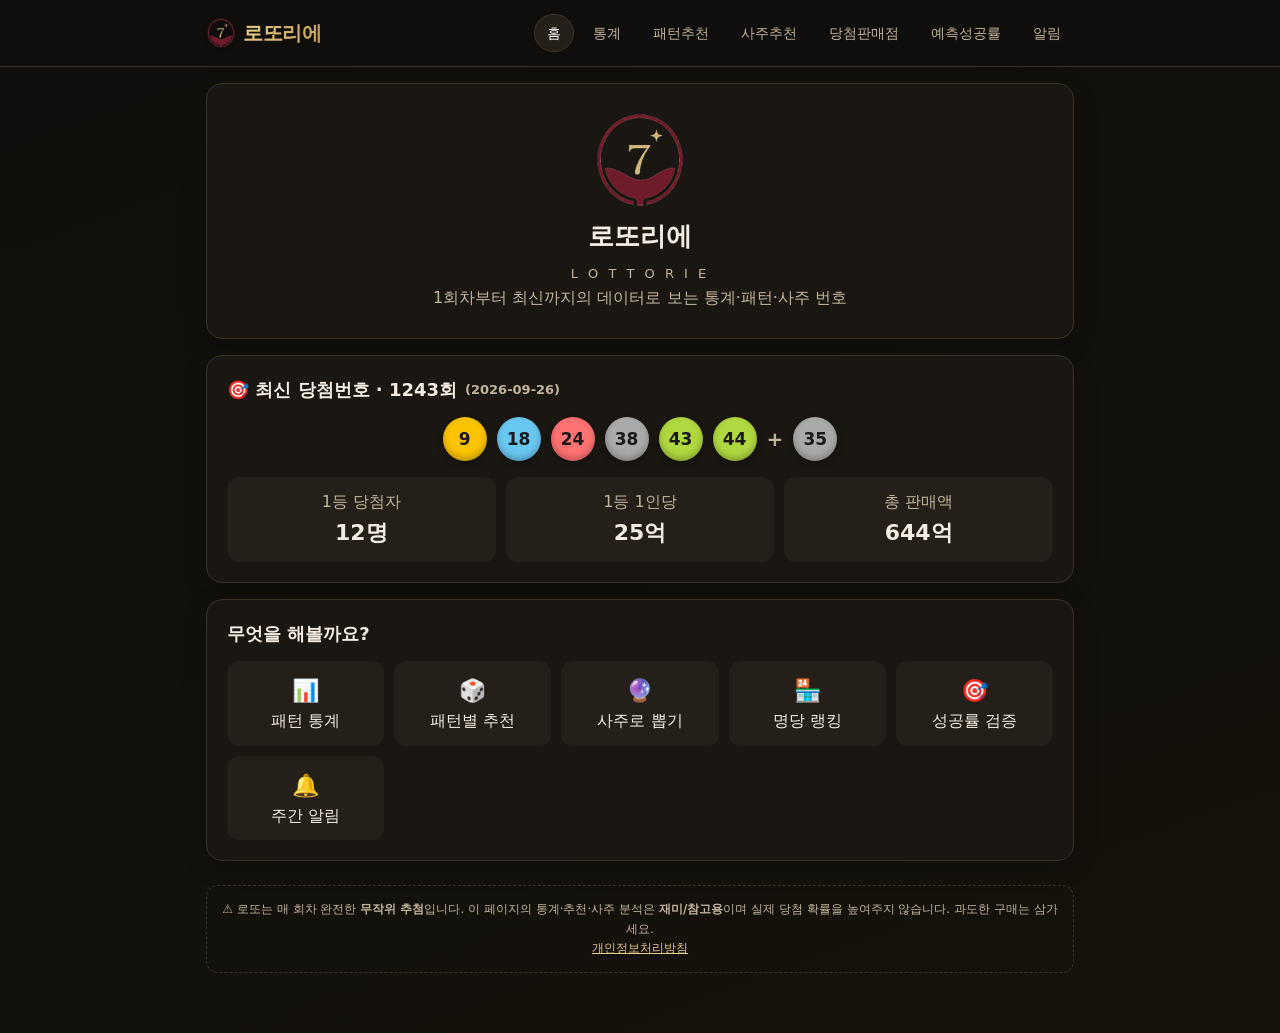
==== commit 06a6d110: "자동 업데이트: 최신 회차 반영" ====
--- a/web_static/index.html
+++ b/web_static/index.html
@@ -89,7 +89,7 @@
 </div>
 
 <script>
-const DATA = {"draws":[[1,"2002-12-07",10,23,29,33,37,40,16,0,0,3681782000],[2,"2002-12-14",9,13,21,25,32,42,2,1,2002006800,4904274000],[3,"2002-12-21",11,16,19,21,27,31,30,1,2000000000,4729342000],[4,"2002-12-28",14,27,30,31,40,42,2,0,0,5271464000],[5,"2003-01-04",16,24,29,40,41,42,3,0,0,6277102000],[6,"2003-01-11",14,15,26,27,40,42,34,1,6574451700,15305356000],[7,"2003-01-18",2,9,16,25,26,40,42,0,0,12794890000],[8,"2003-01-25",8,19,25,34,37,39,9,0,0,20751450000],[9,"2003-02-01",2,4,16,17,36,39,14,0,0,73624020000],[10,"2003-02-08",9,25,30,33,41,44,6,13,6430437900,260856392000],[11,"2003-02-15",1,7,36,37,41,42,14,5,4780152300,91925306000],[12,"2003-02-22",2,11,21,25,39,45,44,12,1348845700,76255508000],[13,"2003-03-01",22,23,25,37,38,42,26,0,0,66532136000],[14,"2003-03-08",2,6,12,31,33,40,15,4,9375048300,99838648000],[15,"2003-03-15",3,4,16,30,31,37,13,1,17014245000,73264910000],[16,"2003-03-22",6,7,24,37,38,40,33,4,4377146100,75777348000],[17,"2003-03-29",3,4,9,17,32,37,1,3,5349491200,72718152000],[18,"2003-04-05",3,12,13,19,32,35,29,0,0,66371660000],[19,"2003-04-12",6,30,38,39,40,43,26,1,40722959400,105957818000],[20,"2003-04-19",10,14,18,20,23,30,41,1,19352212800,81056776000],[21,"2003-04-26",6,12,17,18,31,32,21,23,797475400,84247142000],[22,"2003-05-03",4,5,6,8,17,39,25,4,4552194900,79455152000],[23,"2003-05-10",5,13,17,18,33,42,44,4,4317947700,77374256000],[24,"2003-05-17",7,8,27,29,36,43,6,0,0,78486634000],[25,"2003-05-24",2,4,21,26,43,44,16,2,24227745300,120073768000],[26,"2003-05-31",4,5,7,18,20,25,31,5,3495069900,80193026000],[27,"2003-06-07",1,20,26,28,37,43,27,2,9543982500,76145050000],[28,"2003-06-14",9,18,23,25,35,37,1,10,1700361100,75448366000],[29,"2003-06-21",1,5,13,34,39,40,11,5,3552594000,74523120000],[30,"2003-06-28",8,17,20,35,36,44,4,2,8728555500,72399690000],[31,"2003-07-05",7,9,18,23,28,35,32,2,8106672900,71317306000],[32,"2003-07-12",6,14,19,25,34,44,11,10,1634528300,71179198000],[33,"2003-07-19",4,7,32,33,40,41,9,1,14903517600,67457252000],[34,"2003-07-26",9,26,35,37,40,42,2,5,3056918000,69389894000],[35,"2003-08-02",2,3,11,26,37,43,39,3,5054598200,66143062000],[36,"2003-08-09",1,10,23,26,28,40,31,1,16014475800,66856686000],[37,"2003-08-16",7,27,30,33,35,37,42,3,4985999400,65509794000],[38,"2003-08-23",16,17,22,30,37,43,36,3,5374866400,67369284000],[39,"2003-08-30",6,7,13,15,21,43,8,6,2623748800,66094476000],[40,"2003-09-06",7,13,18,19,25,26,6,13,1147652400,65699086000],[41,"2003-09-13",13,20,23,35,38,43,34,0,0,57624562000],[42,"2003-09-20",17,18,19,21,23,32,1,6,6899280100,119909740000],[43,"2003-09-27",6,31,35,38,39,44,1,1,17749630800,74686296000],[44,"2003-10-04",3,11,21,30,38,45,39,5,3362155800,69956950000],[45,"2003-10-11",1,10,20,27,33,35,17,2,8356417800,71216232000],[46,"2003-10-18",8,13,15,23,31,38,39,3,5327758800,68181568000],[47,"2003-10-25",14,17,26,31,36,45,27,5,3250042400,67756694000],[48,"2003-11-01",6,10,18,26,37,38,3,6,2415673600,65806832000],[49,"2003-11-08",4,7,16,19,33,40,30,7,1967504600,64501142000],[50,"2003-11-15",2,10,12,15,22,44,1,3,5227061400,65563234000],[51,"2003-11-22",2,3,11,16,26,44,35,6,2421117000,62553680000],[52,"2003-11-29",2,4,15,16,20,29,1,4,3900844900,64393446000],[53,"2003-12-06",7,8,14,32,33,39,42,3,5014371000,64996010000],[54,"2003-12-13",1,8,21,27,36,39,37,3,5148626600,63833006000],[55,"2003-12-20",17,21,31,37,40,44,7,2,7088799600,62195764000],[56,"2003-12-27",10,14,30,31,33,37,19,4,3777570900,65258932000],[57,"2004-01-03",7,10,16,25,29,44,6,4,4114411900,70132666000],[58,"2004-01-10",10,24,25,33,40,44,1,4,3676429200,66638136000],[59,"2004-01-17",6,29,36,39,41,45,13,4,4127587300,67563698000],[60,"2004-01-24",2,8,25,36,39,42,11,7,2172504600,65405936000],[61,"2004-01-31",14,15,19,30,38,43,8,5,3541038800,73312994000],[62,"2004-02-07",3,8,15,27,29,35,21,1,15817286400,66740368000],[63,"2004-02-14",3,20,23,36,38,40,5,2,7922245500,67074050000],[64,"2004-02-21",14,15,18,21,26,36,39,4,3899818000,65085154000],[65,"2004-02-28",4,25,33,36,40,43,39,4,3727945800,66685144000],[66,"2004-03-06",2,3,7,17,22,24,45,4,3685138200,63378796000],[67,"2004-03-13",3,7,10,15,36,38,33,7,2114436500,64314872000],[68,"2004-03-20",10,12,15,16,26,39,38,5,2945882100,63813236000],[69,"2004-03-27",5,8,14,15,19,39,35,3,4962712200,63711302000],[70,"2004-04-03",5,19,22,25,28,43,26,3,5031277800,63232578000],[71,"2004-04-10",5,9,12,16,29,41,21,0,0,62889986000],[72,"2004-04-17",2,4,11,17,26,27,1,13,3260524600,125651214000],[73,"2004-04-24",3,12,18,32,40,43,38,6,2766662100,72635862000],[74,"2004-05-01",6,15,17,18,35,40,23,3,5284949800,68902158000],[75,"2004-05-08",2,5,24,32,34,44,28,4,3914616900,66138372000],[76,"2004-05-15",1,3,15,22,25,37,43,2,7451022600,65083924000],[77,"2004-05-22",2,18,29,32,43,44,37,3,5155758600,64420666000],[78,"2004-05-29",10,13,25,29,33,35,38,4,3519850000,61257794000],[79,"2004-06-05",3,12,24,27,30,32,14,4,3416443800,60390004000],[80,"2004-06-12",17,18,24,25,26,30,1,1,13809540000,60160440000],[81,"2004-06-19",5,7,11,13,20,33,6,5,2714288880,60983308000],[82,"2004-06-26",1,2,3,14,27,42,39,1,14562494400,61302808000],[83,"2004-07-03",6,10,15,17,19,34,14,2,7086948300,62512062000],[84,"2004-07-10",16,23,27,34,42,45,11,2,7669779000,62780760000],[85,"2004-07-17",6,8,13,23,31,36,21,4,3462109800,59451304000],[86,"2004-07-24",2,12,37,39,41,45,33,1,14252186400,59835968000],[87,"2004-07-31",4,12,16,23,34,43,26,11,1799358055,83793642000],[88,"2004-08-07",1,17,20,24,30,41,27,4,3069709650,51910612000],[89,"2004-08-14",4,26,28,29,33,40,37,3,4248321900,55102179000],[90,"2004-08-21",17,20,29,35,38,44,10,4,3291435300,55493544000],[91,"2004-08-28",1,21,24,26,29,42,27,4,3582902400,59061052000],[92,"2004-09-04",3,14,24,33,35,36,17,11,1233270846,58296001000],[93,"2004-09-11",6,22,24,36,38,44,19,6,2269178150,57236313000],[94,"2004-09-18",5,32,34,40,41,45,6,6,2245339950,57144729000],[95,"2004-09-25",8,17,27,31,34,43,14,8,1747741238,60077493000],[96,"2004-10-02",1,3,8,21,22,31,20,7,1847133515,54217572000],[97,"2004-10-09",6,7,14,15,20,36,3,9,1496214000,57713200000],[98,"2004-10-16",6,9,16,23,24,32,43,4,3177972300,56231084000],[99,"2004-10-23",1,3,10,27,29,37,11,6,2169219050,56207491000],[100,"2004-10-30",1,7,11,23,37,42,6,4,3315315525,56561977000],[101,"2004-11-06",1,3,17,32,35,45,8,5,2707297500,57585065000],[102,"2004-11-13",17,22,24,26,35,40,42,9,1457153067,56937962000],[103,"2004-11-20",5,14,15,27,30,45,10,8,1691589563,57420615000],[104,"2004-11-27",17,32,33,34,42,44,35,2,6610743750,56533705000],[105,"2004-12-04",8,10,20,34,41,45,28,4,3416781450,57479716000],[106,"2004-12-11",4,10,12,22,24,33,29,16,810461157,57384485000],[107,"2004-12-18",1,4,5,6,9,31,17,2,6679927800,57545202000],[108,"2004-12-25",7,18,22,23,29,44,12,7,1998900772,58875228000],[109,"2005-01-01",1,5,34,36,42,44,33,12,1246838200,62584098000],[110,"2005-01-08",7,20,22,23,29,43,1,3,4566262000,57625490000],[111,"2005-01-15",7,18,31,33,36,40,27,6,2199047450,57876999000],[112,"2005-01-22",26,29,30,33,41,42,43,9,1567271167,59292005000],[113,"2005-01-29",4,9,28,33,36,45,26,9,1561528934,59258248000],[114,"2005-02-05",11,14,19,26,28,41,2,6,2362345050,60079401000],[115,"2005-02-12",1,2,6,9,25,28,31,9,1488589567,59130557000],[116,"2005-02-19",2,4,25,31,34,37,17,7,1997747315,61606084000],[117,"2005-02-26",5,10,22,34,36,44,35,9,1558378334,59429610000],[118,"2005-03-05",3,4,10,17,19,22,38,10,1297989720,57171934000],[119,"2005-03-12",3,11,13,14,17,21,38,9,1474899400,57800632000],[120,"2005-03-19",4,6,10,11,32,37,30,3,4364530300,57418983000],[121,"2005-03-26",12,28,30,34,38,43,9,2,6839648100,57134544000],[122,"2005-04-02",1,11,16,17,36,40,8,9,1450073800,56171704000],[123,"2005-04-09",7,17,18,28,30,45,27,5,2532982680,54097448000],[124,"2005-04-16",4,16,23,25,29,42,1,9,1395936267,54180838000],[125,"2005-04-23",2,8,32,33,35,36,18,7,1754870786,53149705000],[126,"2005-04-30",7,20,22,27,40,43,1,9,1369301500,52748965000],[127,"2005-05-07",3,5,10,29,32,43,35,6,1965939150,50752603000],[128,"2005-05-14",12,30,34,36,37,45,39,6,2064043100,52310392000],[129,"2005-05-21",19,23,25,28,38,42,17,11,1093629655,51555754000],[130,"2005-05-28",7,19,24,27,42,45,31,4,3036496650,51359012000],[131,"2005-06-04",8,10,11,14,15,21,37,8,1451214488,50231773000],[132,"2005-06-11",3,17,23,34,41,45,43,4,2920473525,49921897000],[133,"2005-06-18",4,7,15,18,23,26,13,8,1450242600,50889926000],[134,"2005-06-25",3,12,20,23,31,35,43,5,2349155100,50445575000],[135,"2005-07-02",6,14,22,28,35,39,16,7,1717293515,51062672000],[136,"2005-07-09",2,16,30,36,41,42,11,6,1997694150,51144633000],[137,"2005-07-16",7,9,20,25,36,39,15,9,1270403467,49978654000],[138,"2005-07-23",10,11,27,28,37,39,19,5,2227152000,47688450000],[139,"2005-07-30",9,11,15,20,28,43,13,7,1650210215,48371085000],[140,"2005-08-06",3,13,17,18,19,28,8,5,2109462840,45983464000],[141,"2005-08-13",8,12,29,31,42,43,2,6,1900552400,48016958000],[142,"2005-08-20",12,16,30,34,40,44,19,11,1018265564,48012844000],[143,"2005-08-27",26,27,28,42,43,45,8,3,3954584700,49415357000],[144,"2005-09-03",4,15,17,26,36,37,43,8,1402440413,49202521000],[145,"2005-09-10",2,3,13,20,27,44,9,3,3797838200,48913832000],[146,"2005-09-17",2,19,27,35,41,42,25,2,6043415250,50677555000],[147,"2005-09-24",4,6,13,21,40,42,36,7,1700040215,50345605000],[148,"2005-10-01",21,25,33,34,35,36,17,5,2323596420,49523247000],[149,"2005-10-08",2,11,21,34,41,42,27,7,1639052143,48406950000],[150,"2005-10-15",2,18,25,28,37,39,16,4,2831645850,48763778000],[151,"2005-10-22",1,2,10,13,18,19,15,4,2716634025,47357067000],[152,"2005-10-29",1,5,13,26,29,34,43,5,2278131840,48180334000],[153,"2005-11-05",3,8,11,12,13,36,33,4,2730526125,47777735000],[154,"2005-11-12",6,19,21,35,40,45,20,4,2836628700,48022386000],[155,"2005-11-19",16,19,20,32,33,41,4,9,1193005734,46140202000],[156,"2005-11-26",5,18,28,30,42,45,2,8,1401099900,47344584000],[157,"2005-12-03",19,26,30,33,35,39,37,2,5484903750,46853365000],[158,"2005-12-10",4,9,13,18,21,34,7,10,1069544340,46368888000],[159,"2005-12-17",1,18,30,41,42,43,32,6,1755407300,44311926000],[160,"2005-12-24",3,7,8,34,39,41,1,2,5490805350,46833239000],[161,"2005-12-31",22,34,36,40,42,45,44,7,1996876272,53096453000],[162,"2006-01-07",1,5,21,25,38,41,24,5,2308265760,49050086000],[163,"2006-01-14",7,11,26,28,29,44,16,7,1629726515,49018952000],[164,"2006-01-21",6,9,10,11,39,41,27,3,4054937900,53052119000],[165,"2006-01-28",5,13,18,19,22,42,31,2,6767426700,58088118000],[166,"2006-02-04",9,12,27,36,39,45,14,11,1111299982,52157466000],[167,"2006-02-11",24,27,28,30,36,39,4,5,2491222920,52744392000],[168,"2006-02-18",3,10,31,40,42,43,30,5,2349946920,51496212000],[169,"2006-02-25",16,27,35,37,43,45,19,5,2482888380,52076183000],[170,"2006-03-04",2,11,13,15,31,42,10,6,1923108250,49718245000],[171,"2006-03-11",4,16,25,29,34,35,1,6,1961339700,50357474000],[172,"2006-03-18",4,19,21,24,26,41,35,11,1081154073,50758266000],[173,"2006-03-25",3,9,24,30,33,34,18,8,1487736788,52286521000],[174,"2006-04-01",13,14,18,22,35,39,16,7,1771103058,52340568000],[175,"2006-04-08",19,26,28,31,33,36,17,5,2371132620,50895147000],[176,"2006-04-15",4,17,30,32,33,34,15,5,2314663080,50488528000],[177,"2006-04-22",1,10,13,16,37,43,6,7,1693285500,50480325000],[178,"2006-04-29",1,5,11,12,18,23,9,5,2254621080,49582758000],[179,"2006-05-06",5,9,17,25,39,43,32,10,1081093920,47291694000],[180,"2006-05-13",2,15,20,21,29,34,22,2,5763371550,48895477000],[181,"2006-05-20",14,21,23,32,40,45,44,6,1941763300,49124446000],[182,"2006-05-27",13,15,27,29,34,40,35,3,3721439400,47222594000],[183,"2006-06-03",2,18,24,34,40,42,5,6,1777221500,45938460000],[184,"2006-06-10",1,2,6,16,20,33,41,6,1747753050,45503351000],[185,"2006-06-17",1,2,4,8,19,38,14,3,3522485800,45783088000],[186,"2006-06-24",4,10,14,19,21,45,9,9,1187882600,45484428000],[187,"2006-07-01",1,2,8,18,29,38,42,7,1544733900,45855961000],[188,"2006-07-08",19,24,27,30,31,34,36,3,3501405200,45176242000],[189,"2006-07-15",8,14,32,35,37,45,28,3,3461775100,43650551000],[190,"2006-07-22",8,14,18,30,31,44,15,6,1784159450,44864459000],[191,"2006-07-29",5,6,24,25,32,37,8,4,2577114675,44534869000],[192,"2006-08-05",4,8,11,18,37,45,33,4,2445348375,42035065000],[193,"2006-08-12",6,14,18,26,36,39,13,3,3404449700,43788477000],[194,"2006-08-19",15,20,23,26,39,44,28,4,2650567875,44511515000],[195,"2006-08-26",7,10,19,22,35,40,31,11,918992591,44374725000],[196,"2006-09-02",35,36,37,41,44,45,30,15,727876520,45773496000],[197,"2006-09-09",7,12,16,34,42,45,4,6,1803018300,45993306000],[198,"2006-09-16",12,19,20,25,41,45,2,6,1797855050,45614021000],[199,"2006-09-23",14,21,22,25,30,36,43,2,5344252200,45021068000],[200,"2006-09-30",5,6,13,14,17,20,7,8,1344616613,46640423000],[201,"2006-10-07",3,11,24,38,39,44,26,1,9719465400,42254768000],[202,"2006-10-14",12,14,27,33,39,44,17,6,1893391700,48304034000],[203,"2006-10-21",1,3,11,24,30,32,7,5,2164564740,47033359000],[204,"2006-10-28",3,12,14,35,40,45,5,8,1358347125,46077750000],[205,"2006-11-04",1,3,21,29,35,37,30,6,1835221800,46330516000],[206,"2006-11-11",1,2,3,15,20,25,43,5,2032859340,44326979000],[207,"2006-11-18",3,11,14,31,32,37,38,5,2104673760,45282336000],[208,"2006-11-25",14,25,31,34,40,44,24,6,1760767400,45516378000],[209,"2006-12-02",2,7,18,20,24,33,37,6,1660896350,43753377000],[210,"2006-12-09",10,19,22,23,25,37,39,2,5139085950,44757963000],[211,"2006-12-16",12,13,17,20,33,41,8,10,1035800250,45332675000],[212,"2006-12-23",11,12,18,21,31,38,8,4,2660747250,46139120000],[213,"2006-12-30",2,3,4,5,20,24,42,8,1376678025,48745094000],[214,"2007-01-06",5,7,20,25,28,37,32,8,1406980875,49195740000],[215,"2007-01-13",2,3,7,15,43,44,4,7,1587689615,47675761000],[216,"2007-01-20",7,16,17,33,36,40,1,13,848506108,48342018000],[217,"2007-01-27",16,20,27,33,35,39,38,7,1611246172,48260644000],[218,"2007-02-03",1,8,14,18,29,44,20,4,2779075800,47018314000],[219,"2007-02-10",4,11,20,26,35,37,16,9,1208409167,46903745000],[220,"2007-02-17",5,11,19,21,34,43,31,6,1958094950,50383399000],[221,"2007-02-24",2,20,33,35,37,40,10,6,1800104250,47674135000],[222,"2007-03-03",5,7,28,29,39,43,44,5,2275193820,47735197000],[223,"2007-03-10",1,3,18,20,26,27,38,7,1498170600,46036874000],[224,"2007-03-17",4,19,26,27,30,42,7,6,1808969950,46435109000],[225,"2007-03-24",5,11,13,19,31,36,7,6,1777201800,46352016000],[226,"2007-03-31",2,6,8,14,21,22,34,6,1744100150,45145643000],[227,"2007-04-07",4,5,15,16,22,42,2,2,5253542400,44444776000],[228,"2007-04-14",17,25,35,36,39,44,23,9,1146700334,44764100000],[229,"2007-04-21",4,5,9,11,23,38,35,7,1451441100,44762989000],[230,"2007-04-28",5,11,14,29,32,33,12,8,1292929163,44191351000],[231,"2007-05-05",5,10,19,31,44,45,27,9,1088365900,42355627000],[232,"2007-05-12",8,9,10,12,24,44,35,9,1110918400,43564632000],[233,"2007-05-19",4,6,13,17,28,40,39,10,999153750,43516805000],[234,"2007-05-26",13,21,22,24,26,37,4,4,2519743875,42814085000],[235,"2007-06-02",21,22,26,27,31,37,8,3,3433330100,43347391000],[236,"2007-06-09",1,4,8,13,37,39,7,2,5030040150,42941871000],[237,"2007-06-16",1,11,17,21,24,44,33,7,1440630729,43358287000],[238,"2007-06-23",2,4,15,28,31,34,35,9,1121660567,42952477000],[239,"2007-06-30",11,15,24,39,41,44,7,9,1134140167,43296565000],[240,"2007-07-07",6,10,16,40,41,43,21,2,5098251450,43603443000],[241,"2007-07-14",2,16,24,27,28,35,21,4,2552016300,43246894000],[242,"2007-07-21",4,19,20,21,32,34,43,8,1234542375,42679760000],[243,"2007-07-28",2,12,17,19,28,42,34,4,2408850000,41304830000],[244,"2007-08-04",13,16,25,36,37,38,19,1,9121583100,39411047000],[245,"2007-08-11",9,11,27,31,32,38,22,7,1382583129,41854623000],[246,"2007-08-18",13,18,21,23,26,39,15,5,1911774240,41453154000],[247,"2007-08-25",12,15,28,36,39,40,13,6,1669313900,42231698000],[248,"2007-09-01",3,8,17,23,38,45,13,8,1227479363,42348403000],[249,"2007-09-08",3,8,27,31,41,44,11,6,1663568700,42539134000],[250,"2007-09-15",19,23,30,37,43,45,38,5,1994726280,42122808000],[251,"2007-09-22",6,7,19,25,28,38,45,8,1282616400,44493014000],[252,"2007-09-29",14,23,26,31,39,45,28,7,1391089715,41207920000],[253,"2007-10-06",8,19,25,31,34,36,33,4,2466189525,42309347000],[254,"2007-10-13",1,5,19,20,24,30,27,1,9741015900,42259113000],[255,"2007-10-20",1,5,6,24,27,42,32,6,1598618550,41425341000],[256,"2007-10-27",4,11,14,21,23,43,32,2,4891017000,41996580000],[257,"2007-11-03",6,13,27,31,32,37,4,4,2391377025,41433637000],[258,"2007-11-10",14,27,30,31,38,40,17,4,2426434350,41364428000],[259,"2007-11-17",4,5,14,35,42,45,34,2,4838533500,40905570000],[260,"2007-11-24",7,12,15,24,37,40,43,4,2310085575,40140211000],[261,"2007-12-01",6,11,16,18,31,43,2,3,3192299100,20607538165],[262,"2007-12-08",9,12,24,25,29,31,36,2,4518741600,19616145108],[263,"2007-12-15",1,27,28,32,37,40,18,6,1551704900,19838573376],[264,"2007-12-22",9,16,27,36,41,44,5,7,1344889200,19891628839],[265,"2007-12-29",5,9,34,37,38,39,12,8,1200838575,20456996760],[266,"2008-01-05",3,4,9,11,22,42,37,3,3207211700,20968541748],[267,"2008-01-12",7,8,24,34,36,41,1,3,3257663300,20917945142],[268,"2008-01-19",3,10,19,24,32,45,12,7,1350954515,20606907527],[269,"2008-01-26",5,18,20,36,42,43,32,5,1961399940,20678823238],[270,"2008-02-02",5,9,12,20,21,26,27,5,1927830060,20922697382],[271,"2008-02-09",3,8,9,27,29,40,36,6,1565918150,20439844690],[272,"2008-02-16",7,9,12,27,39,43,28,9,1104622800,21655346728],[273,"2008-02-23",1,8,24,31,34,44,6,3,3339543100,21408110043],[274,"2008-03-01",13,14,15,26,35,39,25,4,2505085575,21315887777],[275,"2008-03-08",14,19,20,35,38,40,26,1,10044066900,21164930256],[276,"2008-03-15",4,15,21,33,39,41,25,3,3312569000,21283853797],[277,"2008-03-22",10,12,13,15,25,29,20,3,3272627800,20934378077],[278,"2008-03-29",3,11,37,39,41,43,13,3,3186530000,20544124135],[279,"2008-04-05",7,16,31,36,37,38,11,5,1914205320,20565294210],[280,"2008-04-12",10,11,23,24,36,37,35,7,1355258529,20337006236],[281,"2008-04-19",1,3,4,6,14,41,12,6,1554683200,20400303156],[282,"2008-04-26",2,5,10,18,31,32,30,7,1322052643,20525598068],[283,"2008-05-03",6,8,18,31,38,45,42,3,3137224600,20066701007],[284,"2008-05-10",2,7,15,24,30,45,28,3,3117640300,19886739840],[285,"2008-05-17",13,33,37,40,41,45,2,3,3164370100,20182483433],[286,"2008-05-24",1,15,19,40,42,44,17,3,3236566300,20472256211],[287,"2008-05-31",6,12,24,27,35,37,41,7,1328657100,20311748165],[288,"2008-06-07",1,12,17,28,35,41,10,4,2357261550,19985090526],[289,"2008-06-14",3,14,33,37,38,42,10,0,0,19703321500],[290,"2008-06-21",8,13,18,32,39,45,7,13,2149214424,49362920581],[291,"2008-06-28",3,7,8,18,20,42,45,7,1450585200,22071714263],[292,"2008-07-05",17,18,31,32,33,34,10,14,720373950,21697345728],[293,"2008-07-12",1,9,17,21,29,33,24,6,1656764400,21199876103],[294,"2008-07-19",6,10,17,30,37,38,40,4,2406504975,20781906500],[295,"2008-07-26",1,4,12,16,18,38,8,0,0,21124067500],[296,"2008-08-02",3,8,15,27,30,45,44,8,3066088275,31688949500],[297,"2008-08-09",6,11,19,20,28,32,34,2,5056668750,21820737500],[298,"2008-08-16",5,9,27,29,37,40,19,1,9909778500,21575837500],[299,"2008-08-23",1,3,20,25,36,45,24,7,1483772529,22231954500],[300,"2008-08-30",7,9,10,12,26,38,39,12,836092425,22232523500],[301,"2008-09-06",7,11,13,33,37,43,26,7,1447385015,22188588500],[302,"2008-09-13",13,19,20,32,38,42,4,2,5472167250,23191302500],[303,"2008-09-20",2,14,17,30,38,45,43,6,1672749000,21420880000],[304,"2008-09-27",4,10,16,26,33,41,38,6,1661646150,21579326500],[305,"2008-10-04",7,8,18,21,23,39,9,5,2008210140,21980329500],[306,"2008-10-11",4,18,23,30,34,41,19,5,2102669520,22210731000],[307,"2008-10-18",5,15,21,23,25,45,12,4,2587643250,21940495000],[308,"2008-10-25",14,15,17,19,37,45,40,1,10232872800,21669708000],[309,"2008-11-01",1,2,5,11,18,36,22,11,901622946,22078764000],[310,"2008-11-08",1,5,19,28,34,41,16,8,1296713325,21859041000],[311,"2008-11-15",4,12,24,27,28,32,10,8,1237691063,21604607500],[312,"2008-11-22",2,3,5,6,12,20,25,15,629017820,21127695500],[313,"2008-11-29",9,17,34,35,43,45,2,6,1715422800,21836048000],[314,"2008-12-06",15,17,19,34,38,41,2,6,1660512200,21164047000],[315,"2008-12-13",1,13,33,35,43,45,23,8,1308728625,22169590000],[316,"2008-12-20",10,11,21,27,31,39,43,6,1673586400,22036884000],[317,"2008-12-27",3,10,11,22,36,39,8,4,2576258550,22067557000],[318,"2009-01-03",2,17,19,20,34,45,21,9,1207436600,23331864000],[319,"2009-01-10",5,8,22,28,33,42,37,5,2135659380,22717591500],[320,"2009-01-17",16,19,23,25,41,45,3,2,5513067900,23329943000],[321,"2009-01-24",12,18,20,21,25,34,42,6,1959136100,25308991000],[322,"2009-01-31",9,18,29,32,38,43,20,6,1904544700,24474147000],[323,"2009-02-07",10,14,15,32,36,42,3,8,1461025388,24604738500],[324,"2009-02-14",2,4,21,25,33,36,17,6,1865130350,23994158500],[325,"2009-02-21",7,17,20,32,44,45,33,6,1806122450,23318489500],[326,"2009-02-28",16,23,25,33,36,39,40,6,1832134550,23612275500],[327,"2009-03-07",6,12,13,17,32,44,24,12,882674750,22895780000],[328,"2009-03-14",1,6,9,16,17,28,24,6,1819795900,23658494000],[329,"2009-03-21",9,17,19,30,35,42,4,6,1830391200,23599252000],[330,"2009-03-28",3,4,16,17,19,20,23,9,1162280200,22929748000],[331,"2009-04-04",4,9,14,26,31,44,39,5,2165902620,23320733500],[332,"2009-04-11",16,17,34,36,42,45,3,8,1359448388,23021278500],[333,"2009-04-18",5,14,27,30,39,43,35,7,1550987143,23009535000],[334,"2009-04-25",13,15,21,29,39,43,33,7,1523002972,22219828000],[335,"2009-05-02",5,9,16,23,26,45,21,5,2037492480,21988739000],[336,"2009-05-09",3,5,20,34,35,44,16,6,1685632650,21534666500],[337,"2009-05-16",1,5,14,18,32,37,4,8,1257500513,21716233500],[338,"2009-05-23",2,13,34,38,42,45,16,3,3383431000,21568010000],[339,"2009-05-30",6,8,14,21,30,37,45,9,1096778334,21017820000],[340,"2009-06-06",18,24,26,29,34,38,32,7,1439393186,21446060500],[341,"2009-06-13",1,8,19,34,39,43,41,7,1497207772,22361224000],[342,"2009-06-20",1,13,14,33,34,43,25,3,3454095800,21891094000],[343,"2009-06-27",1,10,17,29,31,43,15,6,1717153000,21828230000],[344,"2009-07-04",1,2,15,28,34,45,38,7,1467106543,21919443000],[345,"2009-07-11",15,20,23,29,39,42,2,2,5203577550,21765468500],[346,"2009-07-18",5,13,14,22,44,45,33,5,2017727340,21431194500],[347,"2009-07-25",3,8,13,27,32,42,10,7,1456624286,22109870000],[348,"2009-08-01",3,14,17,20,24,31,34,3,3299994000,21393155000],[349,"2009-08-08",5,13,14,20,24,25,36,3,3353209000,21716935000],[350,"2009-08-15",1,8,18,24,29,33,35,9,1101052467,21340547000],[351,"2009-08-22",5,25,27,29,34,36,33,4,2583357150,21973746000],[352,"2009-08-29",5,16,17,20,26,41,24,6,1732858250,22359772500],[353,"2009-09-05",11,16,19,22,29,36,26,2,5290838250,22276462500],[354,"2009-09-12",14,19,36,43,44,45,1,5,2124464340,22354844500],[355,"2009-09-19",5,8,29,30,35,44,38,5,2145424800,22508525000],[356,"2009-09-26",2,8,14,25,29,45,24,9,1157185267,22342479000],[357,"2009-10-03",10,14,18,21,36,37,5,2,5313394350,22616204500],[358,"2009-10-10",1,9,10,12,21,40,37,3,3472654900,22825914500],[359,"2009-10-17",1,10,19,20,24,40,23,8,1286712600,22644128000],[360,"2009-10-24",4,16,23,25,35,40,27,3,3566716200,22859516000],[361,"2009-10-31",5,10,16,24,27,35,33,7,1473115115,22531338000],[362,"2009-11-07",2,3,22,27,30,40,29,6,1729424650,22168181500],[363,"2009-11-14",11,12,14,21,32,38,6,4,2615910600,22431974000],[364,"2009-11-21",2,5,7,14,16,40,4,4,2531914800,22096002000],[365,"2009-11-28",5,15,21,25,26,30,31,1,10697716800,22903033000],[366,"2009-12-05",5,12,19,26,27,44,38,2,5351553900,22981083000],[367,"2009-12-12",3,22,25,29,32,44,19,7,1581736586,23229653500],[368,"2009-12-19",11,21,24,30,39,45,26,7,1465825115,21873023000],[369,"2009-12-26",17,20,35,36,41,43,21,6,1842177750,23358137500],[370,"2010-01-02",16,18,24,42,44,45,17,7,1678941943,24881326000],[371,"2010-01-09",7,9,15,26,27,42,18,7,1524130543,22921583000],[372,"2010-01-16",8,11,14,16,18,21,13,9,1192593200,23083533000],[373,"2010-01-23",15,26,37,42,43,45,9,4,2791801125,23547532500],[374,"2010-01-30",11,13,15,17,25,34,26,2,5528717850,24040659500],[375,"2010-02-06",4,8,19,25,27,45,7,7,1581284058,23932469000],[376,"2010-02-13",1,11,13,24,28,40,7,6,1956915800,25328548000],[377,"2010-02-20",6,22,29,37,43,45,23,3,3912085400,24609217000],[378,"2010-02-27",5,22,29,31,34,39,43,5,2317698240,24433482000],[379,"2010-03-06",6,10,22,31,35,40,19,7,1598999786,23768842500],[380,"2010-03-13",1,2,8,17,26,37,27,4,2684274825,23582185500],[381,"2010-03-20",1,5,10,12,16,20,11,19,565738895,23971556500],[382,"2010-03-27",10,15,22,24,27,42,19,6,1846674900,23700644000],[383,"2010-04-03",4,15,28,33,37,40,25,3,3596522100,23033525500],[384,"2010-04-10",11,22,24,32,36,38,7,3,3658734200,23444471000],[385,"2010-04-17",7,12,19,21,29,32,9,7,1542032700,23121741500],[386,"2010-04-24",4,7,10,19,31,40,26,10,1042953330,22953665500],[387,"2010-05-01",1,26,31,34,40,43,20,4,2675533500,22729980000],[388,"2010-05-08",1,8,9,17,29,32,45,4,2545543875,22154352500],[389,"2010-05-15",7,16,18,20,23,26,3,5,2119027020,22767013500],[390,"2010-05-22",16,17,28,37,39,40,15,1,10373997900,22094836500],[391,"2010-05-29",10,11,18,22,28,39,30,1,10508749800,22580758000],[392,"2010-06-05",1,3,7,8,24,42,43,6,1713528700,22764342000],[393,"2010-06-12",9,16,28,40,41,43,21,8,1362003975,22994558000],[394,"2010-06-19",1,13,20,22,25,28,15,1,10654349100,22596168500],[395,"2010-06-26",11,15,20,26,31,35,7,7,1534635000,23096290000],[396,"2010-07-03",18,20,31,34,40,45,30,2,5296622400,22731868000],[397,"2010-07-10",12,13,17,22,25,33,8,3,3499519700,22945003500],[398,"2010-07-17",10,15,20,23,42,44,7,4,2680625550,22713652000],[399,"2010-07-24",1,2,9,17,19,42,20,8,1276854975,22775893000],[400,"2010-07-31",9,21,27,34,41,43,2,4,2669834325,22689865500],[401,"2010-08-07",6,12,18,31,38,43,9,9,1168214792,21745982500],[402,"2010-08-14",5,9,15,19,22,36,32,4,2662206188,22501473000],[403,"2010-08-21",10,14,22,24,28,37,26,5,2122396875,22455667500],[404,"2010-08-28",5,20,21,24,33,40,36,3,3566659375,22694912500],[405,"2010-09-04",1,2,10,25,26,44,4,3,3543878000,22610452000],[406,"2010-09-11",7,12,21,24,27,36,45,5,2156142450,23031103000],[407,"2010-09-18",6,7,13,16,24,25,1,7,1649707286,24214793000],[408,"2010-09-25",9,20,21,22,30,37,16,5,2235375825,23203355500],[409,"2010-10-02",6,9,21,31,32,40,38,4,2896989750,23962292000],[410,"2010-10-09",1,3,18,32,40,41,16,9,1249335709,23733908500],[411,"2010-10-16",11,14,22,35,37,39,5,12,953227563,23629561000],[412,"2010-10-23",4,7,39,41,42,45,40,7,1656199822,23533090000],[413,"2010-10-30",2,9,15,23,34,40,3,4,2814673500,23462862000],[414,"2010-11-06",2,14,15,22,23,44,43,1,11703832500,23455495000],[415,"2010-11-13",7,17,20,26,30,40,24,8,1334182407,23373024000],[416,"2010-11-20",5,6,8,11,22,26,44,10,1072037100,23427403000],[417,"2010-11-27",4,5,14,20,22,43,44,4,2818329938,22984128000],[418,"2010-12-04",11,13,15,26,28,34,31,8,1435649766,23529027500],[419,"2010-12-11",2,11,13,14,28,30,7,3,3796490750,23254148000],[420,"2010-12-18",4,9,10,29,31,34,27,8,1424856375,23672738000],[421,"2010-12-25",6,11,26,27,28,44,30,5,2321144325,23876010500],[422,"2011-01-01",8,15,19,21,34,44,12,6,2205251375,26365301000],[423,"2011-01-08",1,17,27,28,29,40,5,3,3896153875,24834155500],[424,"2011-01-15",10,11,26,31,34,44,30,10,1109480813,24364222500],[425,"2011-01-22",8,10,14,27,33,38,3,8,1534833000,25229847000],[426,"2011-01-29",4,17,18,27,39,43,19,4,3057233625,25733296000],[427,"2011-02-05",6,7,15,24,28,30,21,1,12571445625,26255527500],[428,"2011-02-12",12,16,19,22,37,40,8,9,1437683209,27342503500],[429,"2011-02-19",3,23,28,34,39,42,16,9,1485904709,26996916500],[430,"2011-02-26",1,3,16,18,30,34,44,8,1611763219,26597436000],[431,"2011-03-05",18,22,25,31,38,45,6,10,1268434013,25830973500],[432,"2011-03-12",2,3,5,11,27,39,33,5,2299427550,26174287000],[433,"2011-03-19",19,23,29,33,35,43,27,11,1182294410,26198303000],[434,"2011-03-26",3,13,20,24,33,37,35,8,1480060266,25789719500],[435,"2011-04-02",8,16,26,30,38,45,42,10,1287550013,26170633500],[436,"2011-04-09",9,14,20,22,33,34,28,8,1512266579,25434508500],[437,"2011-04-16",11,16,29,38,41,44,21,6,2096245438,25399208500],[438,"2011-04-23",6,12,20,26,29,38,45,9,1377142167,25185021000],[439,"2011-04-30",17,20,30,31,37,40,25,6,1900077375,24840354000],[440,"2011-05-07",10,22,28,34,36,44,2,6,1995873000,24905389000],[441,"2011-05-14",1,23,28,30,34,35,9,4,3170417063,25136061000],[442,"2011-05-21",25,27,29,36,38,40,41,9,1413413042,25609971500],[443,"2011-05-28",4,6,10,19,20,44,14,9,1327597584,25618036000],[444,"2011-06-04",11,13,23,35,43,45,17,3,4154188625,25336764500],[445,"2011-06-11",13,20,21,30,39,45,32,7,1791683036,25026540000],[446,"2011-06-18",1,11,12,14,26,35,6,3,4051247625,25297620500],[447,"2011-06-25",2,7,8,9,17,33,34,4,2657941125,24777521000],[448,"2011-07-02",3,7,13,27,40,41,36,3,4026212750,25670631000],[449,"2011-07-09",3,10,20,26,35,43,36,3,4059715250,25107136000],[450,"2011-07-16",6,14,19,21,23,31,13,6,1990391625,24866018000],[451,"2011-07-23",12,15,20,24,30,38,29,13,882138952,24930583500],[452,"2011-07-30",8,10,18,30,32,34,27,9,1276902000,24228379000],[453,"2011-08-06",12,24,33,38,40,42,30,5,2262732375,24027562500],[454,"2011-08-13",13,25,27,34,38,41,10,7,1609125590,24194605500],[455,"2011-08-20",4,19,20,26,30,35,24,7,1635711483,24384925500],[456,"2011-08-27",1,7,12,18,23,27,44,7,1598505054,24710340500],[457,"2011-09-03",8,10,18,23,27,40,33,10,1159902825,24839526000],[458,"2011-09-10",4,9,10,32,36,40,18,8,1608812625,26889128000],[459,"2011-09-17",4,6,10,14,25,40,12,7,1655842233,24945047500],[460,"2011-09-24",8,11,28,30,43,45,41,4,3180895782,25958817500],[461,"2011-10-01",11,18,26,31,37,40,43,6,1948674875,25312294000],[462,"2011-10-08",3,20,24,32,37,45,4,8,1483559297,24662777500],[463,"2011-10-15",23,29,31,33,34,44,40,0,0,24602575500],[464,"2011-10-22",6,12,15,34,42,44,4,13,3355721106,63386137000],[465,"2011-10-29",1,8,11,13,22,38,31,7,1923662893,28896647000],[466,"2011-11-05",4,10,13,23,32,44,20,9,1530313459,29157376500],[467,"2011-11-12",2,12,14,17,24,40,39,9,1435441084,28691953000],[468,"2011-11-19",8,13,15,28,37,43,17,9,1527197167,27799276000],[469,"2011-11-26",4,21,22,34,37,38,33,4,3330131250,26682470000],[470,"2011-12-03",10,16,20,39,41,42,27,3,4333330625,26956482500],[471,"2011-12-10",6,13,29,37,39,41,43,7,1939332858,26746170000],[472,"2011-12-17",16,25,26,31,36,43,44,7,1809656090,25964603500],[473,"2011-12-24",8,13,20,22,23,36,34,4,3250418063,26433618000],[474,"2011-12-31",4,13,18,31,33,45,43,15,936690800,29489241000],[475,"2012-01-07",1,9,14,16,21,29,3,8,1693923047,28021637500],[476,"2012-01-14",9,12,13,15,37,38,27,4,3439851469,27795909500],[477,"2012-01-21",14,25,29,32,33,45,37,8,1919011829,30400704500],[478,"2012-01-28",18,29,30,37,39,43,8,14,987224759,27487950500],[479,"2012-02-04",8,23,25,27,35,44,24,6,2233046500,27424417000],[480,"2012-02-11",3,5,10,17,30,31,16,4,2996742282,27707840500],[481,"2012-02-18",3,4,23,29,40,41,20,3,4639355750,27821308000],[482,"2012-02-25",1,10,16,24,25,35,43,7,1897921179,28100726000],[483,"2012-03-03",12,15,19,22,28,34,5,5,2567196675,27791329500],[484,"2012-03-10",1,3,27,28,32,45,11,6,2305303063,27942989500],[485,"2012-03-17",17,22,26,27,36,39,20,9,1501474917,27846439000],[486,"2012-03-24",1,2,23,25,38,40,43,13,1008634125,27270411500],[487,"2012-03-31",4,8,25,27,37,41,21,8,1638830766,27638251500],[488,"2012-04-07",2,8,17,30,31,38,25,10,1330393575,27106546000],[489,"2012-04-14",2,4,8,15,20,27,11,6,2106360625,26779245000],[490,"2012-04-21",2,7,26,29,40,43,42,7,1860234161,26295060500],[491,"2012-04-28",8,17,35,36,39,42,4,4,3304634438,26706937000],[492,"2012-05-05",22,27,31,35,37,40,42,5,2493013800,25846727000],[493,"2012-05-12",20,22,26,33,36,37,25,9,1451120334,26615919000],[494,"2012-05-19",5,7,8,15,30,43,22,12,1054588407,26660794500],[495,"2012-05-26",4,13,22,27,34,44,6,6,2111645000,26822980000],[496,"2012-06-02",4,13,20,29,36,41,39,4,3285932250,26457902000],[497,"2012-06-09",19,20,23,24,43,44,13,6,2222817813,26205792500],[498,"2012-06-16",13,14,24,32,39,41,3,4,3244503094,26425626500],[499,"2012-06-23",5,20,23,27,35,40,43,3,4070480250,26383816000],[500,"2012-06-30",3,4,12,20,24,34,41,9,1351072375,27006133500],[501,"2012-07-07",1,4,10,17,31,42,2,4,3025200094,26358855500],[502,"2012-07-14",6,22,28,32,34,40,26,6,2201458125,27000320000],[503,"2012-07-21",1,5,27,30,34,36,40,7,1853634911,26786102500],[504,"2012-07-28",6,14,22,26,43,44,31,9,1443236959,25893518500],[505,"2012-08-04",7,20,22,25,38,40,44,6,1917955188,24551611500],[506,"2012-08-11",6,9,11,22,24,30,31,3,4073333875,26181655500],[507,"2012-08-18",12,13,32,33,40,41,4,9,1416438875,26819386500],[508,"2012-08-25",5,27,31,34,35,43,37,8,1599557860,27005195500],[509,"2012-09-01",12,25,29,35,42,43,24,5,2689076100,26695179000],[510,"2012-09-08",12,29,32,33,39,40,42,5,2644158150,26982496000],[511,"2012-09-15",3,7,14,23,26,42,24,6,2165579250,26985154000],[512,"2012-09-22",4,5,9,13,26,27,1,13,940094452,27008900500],[513,"2012-09-29",5,8,21,23,27,33,12,3,4589624750,29158774000],[514,"2012-10-06",1,15,20,26,35,42,9,3,4451055500,27226202000],[515,"2012-10-13",2,11,12,15,23,37,8,1,13200466875,27629467500],[516,"2012-10-20",2,8,23,41,43,44,30,11,1294190182,28192881000],[517,"2012-10-27",1,9,12,28,36,41,10,5,2659057725,27234111500],[518,"2012-11-03",14,23,30,32,34,38,6,6,2263804125,27660783000],[519,"2012-11-10",6,8,13,16,30,43,3,7,1950601393,27807103000],[520,"2012-11-17",4,22,27,28,38,40,1,6,2167205438,27501898500],[521,"2012-11-24",3,7,18,29,32,36,19,8,1693420922,28092686500],[522,"2012-12-01",4,5,13,14,37,41,11,6,2281623000,28526689000],[523,"2012-12-08",1,4,37,38,40,45,7,7,1780355840,26839224500],[524,"2012-12-15",10,11,29,38,41,45,21,4,3491695594,27831051500],[525,"2012-12-22",11,23,26,29,39,44,22,9,1501132375,27783003500],[526,"2012-12-29",7,14,17,20,35,39,31,9,1491031959,28263903500],[527,"2013-01-05",1,12,22,32,33,42,38,13,1032386366,28492817000],[528,"2013-01-12",5,17,25,31,39,40,10,11,1197889125,28774270500],[529,"2013-01-19",18,20,24,27,31,42,39,8,1749114797,28822889500],[530,"2013-01-26",16,23,27,29,33,41,22,11,1231656239,28120541500],[531,"2013-02-02",1,5,9,21,27,35,45,9,1521519750,28783532000],[532,"2013-02-09",16,17,23,24,29,44,3,7,2216896286,30843692000],[533,"2013-02-16",9,14,15,17,31,33,23,8,1785671579,29637678500],[534,"2013-02-23",10,24,26,29,37,38,32,1,14215763250,29613731000],[535,"2013-03-02",11,12,14,15,18,39,34,3,4935603000,30261942000],[536,"2013-03-09",7,8,18,32,37,43,12,11,1308523603,29881734500],[537,"2013-03-16",12,23,26,30,36,43,11,7,2104038911,29726661500],[538,"2013-03-23",6,10,18,31,32,34,11,3,4688021625,29616686500],[539,"2013-03-30",3,19,22,31,42,43,26,9,1621036667,29584435000],[540,"2013-04-06",3,12,13,15,34,36,14,7,1989365250,28369829000],[541,"2013-04-13",8,13,26,28,32,34,43,11,1269327171,28543523500],[542,"2013-04-20",5,6,19,26,41,45,34,6,2335152563,28474580500],[543,"2013-04-27",13,18,26,31,34,44,12,12,1112934844,28285122500],[544,"2013-05-04",5,17,21,25,36,44,10,13,1046388433,28028094500],[545,"2013-05-11",4,24,25,27,34,35,2,11,1198994353,27983585500],[546,"2013-05-18",8,17,20,27,37,43,6,30,405939950,28356583000],[547,"2013-05-25",6,7,15,22,34,39,28,5,2838444450,28984233000],[548,"2013-06-01",1,12,13,21,32,45,14,8,1736871891,28885913500],[549,"2013-06-08",29,31,35,38,40,44,17,8,1760805047,28432305500],[550,"2013-06-15",1,7,14,20,34,37,41,11,1118679205,28220885000],[551,"2013-06-22",3,6,20,24,27,44,25,1,13526973750,28494685000],[552,"2013-06-29",1,10,20,32,35,40,43,10,1330824225,28801193000],[553,"2013-07-06",2,7,17,28,29,39,37,6,2249631438,28243741500],[554,"2013-07-13",13,14,17,32,41,42,6,2,6813893625,28062233000],[555,"2013-07-20",11,17,21,24,26,36,12,8,1711027360,28636908500],[556,"2013-07-27",12,20,23,28,30,44,43,7,2005209161,28687395500],[557,"2013-08-03",4,20,26,28,35,40,31,7,1888069286,27543280000],[558,"2013-08-10",12,15,19,26,40,43,29,10,1315913663,27469500500],[559,"2013-08-17",11,12,25,32,44,45,23,7,1926145608,27866709000],[560,"2013-08-24",1,4,20,23,29,45,28,7,1976697215,28282649000],[561,"2013-08-31",5,7,18,37,42,45,20,5,2753712225,28319191500],[562,"2013-09-07",4,11,13,17,20,31,33,11,1166694614,28144106000],[563,"2013-09-14",5,10,16,17,31,32,21,7,1932735643,28660066000],[564,"2013-09-21",14,19,25,26,27,34,2,7,1934801143,29006234000],[565,"2013-09-28",4,10,18,27,40,45,38,8,1742064469,29778311000],[566,"2013-10-05",4,5,6,25,26,43,41,4,3508951032,28833305500],[567,"2013-10-12",1,10,15,16,32,41,28,6,2318659438,28719735500],[568,"2013-10-19",1,3,17,20,31,44,40,10,1305167550,28840814000],[569,"2013-10-26",3,6,13,23,24,35,1,4,3467925188,29220951000],[570,"2013-11-02",1,12,26,27,29,33,42,9,1527791625,28827139500],[571,"2013-11-09",11,18,21,26,38,43,29,7,1966538465,28246764000],[572,"2013-11-16",3,13,18,33,37,45,1,8,1668216188,28236801000],[573,"2013-11-23",2,4,20,34,35,43,14,8,1645691766,28046360500],[574,"2013-11-30",14,15,16,19,25,43,2,2,6965184938,27941466500],[575,"2013-12-07",2,8,20,30,33,34,6,8,1699267875,28165369000],[576,"2013-12-14",10,11,15,25,35,41,13,3,4321966000,27345574000],[577,"2013-12-21",16,17,22,31,34,37,33,3,4484438375,28505413500],[578,"2013-12-28",5,12,14,32,34,42,16,5,2796466575,29292370500],[579,"2014-01-04",5,7,20,22,37,42,39,11,1396068444,31766435500],[580,"2014-01-11",5,7,9,11,32,35,33,7,2028610500,30257108000],[581,"2014-01-18",3,5,14,20,42,44,33,8,1844554547,30128728500],[582,"2014-01-25",2,12,14,33,40,41,25,4,3560558719,29653476500],[583,"2014-02-01",8,17,27,33,40,44,24,11,1341848353,31337647500],[584,"2014-02-08",7,18,30,39,40,41,36,3,5033183250,30671928000],[585,"2014-02-15",6,7,10,16,38,41,4,9,1620546334,30126501000],[586,"2014-02-22",2,7,12,15,21,34,5,8,1778354344,29751048000],[587,"2014-03-01",14,21,29,31,32,37,17,3,4974577375,29857749500],[588,"2014-03-08",2,8,15,22,25,41,30,5,2889342075,29766550500],[589,"2014-03-15",6,8,28,33,38,39,22,7,2136877983,30321864500],[590,"2014-03-22",20,30,36,38,41,45,23,7,2185183983,30001565500],[591,"2014-03-29",8,13,14,30,38,39,5,5,2964676200,29686973000],[592,"2014-04-05",2,5,6,13,28,44,43,6,2356381688,29048738500],[593,"2014-04-12",9,10,13,24,33,38,28,9,1532833500,29684102000],[594,"2014-04-19",2,8,13,25,28,37,3,11,1255592796,28882221000],[595,"2014-04-26",8,24,28,35,38,40,5,8,1744525219,28898644000],[596,"2014-05-03",3,4,12,14,25,43,17,10,1328267663,28280535500],[597,"2014-05-10",8,10,23,24,35,43,37,13,1057920606,28416180500],[598,"2014-05-17",4,12,24,33,38,45,22,16,833998594,28759275000],[599,"2014-05-24",5,12,17,29,34,35,27,8,1710918329,28690895500],[600,"2014-05-31",5,11,14,27,29,36,44,15,901798725,28186259500],[601,"2014-06-07",2,16,19,31,34,35,37,9,1524565209,27934227500],[602,"2014-06-14",13,14,22,27,30,38,2,8,1689530860,28131427500],[603,"2014-06-21",2,19,25,26,27,43,28,4,3452136563,28138325000],[604,"2014-06-28",2,6,18,21,33,34,30,11,1229141557,28133199500],[605,"2014-07-05",1,2,7,9,10,38,42,9,1394232250,28311462000],[606,"2014-07-12",1,5,6,14,20,39,22,10,1311566850,28464448000],[607,"2014-07-19",8,14,23,36,38,39,13,4,3494480907,28403106500],[608,"2014-07-26",4,8,18,19,39,44,41,7,1943530018,28073058500],[609,"2014-08-02",4,8,27,34,39,40,13,2,6339311438,27429100500],[610,"2014-08-09",14,18,20,23,28,36,33,4,3516018375,28431378000],[611,"2014-08-16",2,22,27,33,36,37,14,4,3502706157,28705539500],[612,"2014-08-23",6,9,18,19,25,33,40,11,1181705250,28465657000],[613,"2014-08-30",7,8,11,16,41,44,35,9,1549831209,28993124500],[614,"2014-09-06",8,21,25,39,40,44,18,6,2540975438,31150988500],[615,"2014-09-13",10,17,18,19,23,27,35,9,1535062417,29536189000],[616,"2014-09-20",5,13,18,23,40,45,3,9,1611811250,30151680000],[617,"2014-09-27",4,5,11,12,24,27,28,8,1629701860,29479061500],[618,"2014-10-04",8,16,25,30,42,43,15,5,2881326225,29275401500],[619,"2014-10-11",6,8,13,30,35,40,21,3,4612479375,29411462500],[620,"2014-10-18",2,16,17,32,39,45,40,7,2028283233,29171388500],[621,"2014-10-25",1,2,6,16,19,42,9,6,2359723500,29703608000],[622,"2014-11-01",9,15,16,21,28,34,24,9,1630598292,29800664500],[623,"2014-11-08",7,13,30,39,41,45,25,8,1813702594,29252071000],[624,"2014-11-15",1,7,19,26,27,35,16,5,2763729450,28916363000],[625,"2014-11-22",3,6,7,20,21,39,13,5,2765184675,29307489500],[626,"2014-11-29",13,14,26,33,40,43,15,8,1717871110,29493093500],[627,"2014-12-06",2,9,22,25,31,45,12,10,1352230650,27990667000],[628,"2014-12-13",1,7,12,15,23,42,11,9,1499942875,28626554500],[629,"2014-12-20",19,28,31,38,43,44,1,5,2919433575,28809350500],[630,"2014-12-27",8,17,21,24,27,31,15,3,4836305500,30667947000],[631,"2015-01-03",1,2,4,23,31,34,8,4,3919853532,32650310500],[632,"2015-01-10",15,18,21,32,35,44,6,11,1432587716,31533301500],[633,"2015-01-17",9,12,19,20,39,41,13,12,1217257094,31007898500],[634,"2015-01-24",4,10,11,12,20,27,38,13,1077935106,31574783500],[635,"2015-01-31",11,13,25,26,29,33,32,8,1855587235,31214810500],[636,"2015-02-07",6,7,15,16,20,31,26,8,1832362219,31393197000],[637,"2015-02-14",3,16,22,37,38,44,23,4,3899241094,31752432500],[638,"2015-02-21",7,18,22,24,31,34,6,7,2229403179,32159793000],[639,"2015-02-28",6,15,22,23,25,32,40,4,4061185219,33101299500],[640,"2015-03-07",14,15,18,21,26,35,23,9,1728768834,32040251000],[641,"2015-03-14",11,18,21,36,37,43,12,8,1990074563,31886567000],[642,"2015-03-21",8,17,18,24,39,45,32,12,1251460438,31772112000],[643,"2015-03-28",15,24,31,32,33,40,13,6,2535763625,31555034000],[644,"2015-04-04",5,13,17,23,28,36,8,8,1831451204,30923299500],[645,"2015-04-11",1,4,16,26,40,41,31,4,3696297750,31330878000],[646,"2015-04-18",2,9,24,41,43,45,30,7,2215498393,31154045000],[647,"2015-04-25",5,16,21,23,24,30,29,7,2189725608,31157169000],[648,"2015-05-02",13,19,28,37,38,43,4,7,2120987947,30437202500],[649,"2015-05-09",3,21,22,33,41,42,20,5,2948042100,30236589000],[650,"2015-05-16",3,4,7,11,31,41,35,5,2849298900,30495541000],[651,"2015-05-23",11,12,16,26,29,44,18,8,1855306454,30747445500],[652,"2015-05-30",3,13,15,40,41,44,20,5,3003483525,30213488500],[653,"2015-06-06",5,6,26,27,38,39,1,14,980958670,29858018500],[654,"2015-06-13",16,21,26,31,36,43,6,8,1879301391,30348906500],[655,"2015-06-20",7,37,38,39,40,44,18,9,1661439625,30217400500],[656,"2015-06-27",3,7,14,16,31,40,39,2,7330002750,30664059000],[657,"2015-07-04",10,14,19,39,40,43,23,9,1694762792,30884918500],[658,"2015-07-11",8,19,25,28,32,36,37,9,1634031375,30565621500],[659,"2015-07-18",7,18,19,27,29,42,45,11,1336604216,30838873500],[660,"2015-07-25",4,9,23,33,39,44,14,10,1421272575,30406661000],[661,"2015-08-01",2,3,12,20,27,38,40,8,1713025547,29798687500],[662,"2015-08-08",5,6,9,11,15,37,26,8,1689733688,29582271000],[663,"2015-08-15",3,5,8,19,38,42,20,7,2080244143,30550352000],[664,"2015-08-22",10,20,33,36,41,44,5,10,1536801338,30960844500],[665,"2015-08-29",5,6,11,17,38,44,13,4,3643230375,30942937000],[666,"2015-09-05",2,4,6,11,17,28,16,6,2396901063,31326458500],[667,"2015-09-12",15,17,25,37,42,43,13,7,2228764393,31710816000],[668,"2015-09-19",12,14,15,24,27,32,3,5,2991158625,31673202500],[669,"2015-09-26",7,8,20,29,33,38,9,6,2708173188,33976105500],[670,"2015-10-03",11,18,26,27,40,41,25,12,1191725219,31121343500],[671,"2015-10-10",7,9,10,13,31,35,24,4,3722322844,31970403500],[672,"2015-10-17",8,21,28,31,36,45,43,9,1754745000,31771165000],[673,"2015-10-24",7,10,17,29,33,44,5,10,1491453300,31581789000],[674,"2015-10-31",9,10,14,25,27,31,11,8,1770565500,30693487000],[675,"2015-11-07",1,8,11,15,18,45,7,4,3514549032,30229311500],[676,"2015-11-14",1,8,17,34,39,45,27,8,1879726500,31073821000],[677,"2015-11-21",12,15,24,36,41,44,42,8,1921114407,31133812000],[678,"2015-11-28",4,5,6,12,25,37,45,6,2288490188,30443646500],[679,"2015-12-05",3,5,7,14,26,34,35,5,2863005600,31110459000],[680,"2015-12-12",4,10,19,29,32,42,30,14,1110570563,32122600500],[681,"2015-12-19",21,24,27,29,43,44,7,6,2696328938,31634126500],[682,"2015-12-26",17,23,27,35,38,43,2,4,4063713563,33378929000],[683,"2016-01-02",6,13,20,27,28,40,15,16,1010930883,35970045500],[684,"2016-01-09",1,11,15,17,25,39,40,9,1688815709,33311943500],[685,"2016-01-16",6,7,12,28,38,40,18,11,1494367671,34563337500],[686,"2016-01-23",7,12,15,24,25,43,13,8,1937531719,32637005000],[687,"2016-01-30",1,8,10,13,28,42,45,6,2720029313,34022334500],[688,"2016-02-06",5,15,22,23,34,35,2,9,1967536750,36547806000],[689,"2016-02-13",7,17,19,30,36,38,34,7,2321775911,33730073500],[690,"2016-02-20",24,25,33,34,38,39,43,15,1126507625,34571012500],[691,"2016-02-27",15,27,33,35,43,45,16,6,2839296750,34295164000],[692,"2016-03-05",3,11,14,15,32,36,44,7,2301273697,33195249500],[693,"2016-03-12",1,6,11,28,34,42,30,10,1642763813,33676467500],[694,"2016-03-19",7,15,20,25,33,43,12,10,1555036388,33766628500],[695,"2016-03-26",4,18,26,33,34,38,14,11,1450214830,33836042500],[696,"2016-04-02",1,7,16,18,34,38,21,10,1632054413,33771485500],[697,"2016-04-09",2,5,8,11,33,39,31,10,1531443038,33483070500],[698,"2016-04-16",3,11,13,21,33,37,18,8,1921084125,33141634000],[699,"2016-04-23",4,5,8,16,21,29,3,8,1995411375,33371573000],[700,"2016-04-30",11,23,28,29,30,44,13,8,2082099188,33423138000],[701,"2016-05-07",3,10,14,16,36,38,35,10,1583183175,32227069000],[702,"2016-05-14",3,13,16,24,26,29,9,11,1465091387,33109927000],[703,"2016-05-21",10,28,31,33,41,44,21,5,3235784100,32864494000],[704,"2016-05-28",1,4,8,23,33,42,45,4,3865190344,32965058500],[705,"2016-06-04",1,6,17,22,28,45,23,4,3987206532,32929921500],[706,"2016-06-11",3,4,6,10,28,30,37,4,3831746063,32861744000],[707,"2016-06-18",2,12,19,24,39,44,35,12,1322167313,33406962000],[708,"2016-06-25",2,10,16,19,34,45,1,4,4099552219,33403153500],[709,"2016-07-02",10,18,30,36,39,44,32,14,1165271625,32796252000],[710,"2016-07-09",3,4,9,24,25,33,10,5,2895441150,32541986000],[711,"2016-07-16",11,15,24,35,37,45,42,7,2277413358,33076373000],[712,"2016-07-23",17,20,30,31,33,45,19,4,4034485125,33068159000],[713,"2016-07-30",2,5,15,18,19,23,44,9,1714720917,32323276000],[714,"2016-08-06",1,7,22,33,37,40,20,7,2085131733,32049994500],[715,"2016-08-13",2,7,27,33,41,44,10,6,2605510438,32897303500],[716,"2016-08-20",2,6,13,16,29,30,21,12,1358752157,33520084500],[717,"2016-08-27",2,11,19,25,28,32,44,6,2702433688,34298919500],[718,"2016-09-03",4,11,20,23,32,39,40,17,926166464,34700381500],[719,"2016-09-10",4,8,13,19,20,43,26,9,1879581334,35689196000],[720,"2016-09-17",1,12,29,34,36,37,41,14,1233770358,34969545000],[721,"2016-09-24",1,28,35,41,43,44,31,8,2273767360,35813783500],[722,"2016-10-01",12,14,21,30,39,43,45,4,4365422719,34723244500],[723,"2016-10-08",20,30,33,35,36,44,22,8,2114365360,33875115500],[724,"2016-10-15",2,8,33,35,37,41,14,12,1427789813,34993637000],[725,"2016-10-22",6,7,19,21,41,43,38,11,1579217250,35104338000],[726,"2016-10-29",1,11,21,23,34,44,24,14,1166872634,34399647500],[727,"2016-11-05",7,8,10,19,21,31,20,14,1115107742,33779569500],[728,"2016-11-12",3,6,10,30,34,37,36,5,3243464400,34153056000],[729,"2016-11-19",11,17,21,26,36,45,16,4,4198250719,34392080500],[730,"2016-11-26",4,10,14,15,18,22,39,8,2017382110,33467052500],[731,"2016-12-03",2,7,13,25,42,45,39,7,2340471054,34619836500],[732,"2016-12-10",2,4,5,17,27,32,43,7,2203270608,34322974000],[733,"2016-12-17",11,24,32,33,35,40,13,4,4016725125,34660744000],[734,"2016-12-24",6,16,37,38,41,45,18,9,1949395500,35728791000],[735,"2016-12-31",5,10,13,27,37,41,4,10,1847231588,38744104500],[736,"2017-01-07",2,11,17,18,21,27,6,5,3397362225,36755101500],[737,"2017-01-14",13,15,18,24,27,41,11,4,4283061000,35387972000],[738,"2017-01-21",23,27,28,38,42,43,36,11,1634191091,35884061000],[739,"2017-01-28",7,22,29,33,34,35,30,4,4744122282,38999830500],[740,"2017-02-04",4,8,9,16,17,19,31,18,936929792,37593260000],[741,"2017-02-11",5,21,27,34,44,45,16,6,3043595938,37196292500],[742,"2017-02-18",8,10,13,36,37,40,6,16,1111814813,36928896000],[743,"2017-02-25",15,19,21,34,41,44,10,7,2608641000,36718426000],[744,"2017-03-04",10,15,18,21,34,41,43,15,1155411575,36753646500],[745,"2017-03-11",1,2,3,9,12,23,10,20,746822982,36787559500],[746,"2017-03-18",3,12,33,36,42,45,25,9,2038623709,37119789500],[747,"2017-03-25",7,9,12,14,23,28,17,9,1903214584,36668940000],[748,"2017-04-01",3,10,13,22,31,32,29,9,1928246542,36375138500],[749,"2017-04-08",12,14,24,26,34,45,41,13,1350104395,36126444500],[750,"2017-04-15",1,2,15,19,24,36,12,7,2522104286,36124050000],[751,"2017-04-22",3,4,16,20,28,44,17,8,2097968110,35767116500],[752,"2017-04-29",4,16,20,33,40,43,7,9,1870358834,35800411000],[753,"2017-05-06",2,17,19,24,37,41,3,6,2711105063,34457500500],[754,"2017-05-13",2,8,17,24,29,31,32,5,3427542000,35382925000],[755,"2017-05-20",13,14,26,28,30,36,37,8,2214427266,35650317500],[756,"2017-05-27",10,14,16,18,27,28,4,5,3414434700,35496473000],[757,"2017-06-03",6,7,11,17,33,44,1,21,739839858,35526501000],[758,"2017-06-10",5,9,12,30,39,43,24,8,2078969954,35882129500],[759,"2017-06-17",9,33,36,40,42,43,32,6,3032670500,36316104000],[760,"2017-06-24",10,22,27,31,42,43,12,8,2253299391,36100398500],[761,"2017-07-01",4,7,11,24,42,45,30,7,2392730518,35707951500],[762,"2017-07-08",1,3,12,21,26,41,16,10,1631432063,35279447500],[763,"2017-07-15",3,8,16,32,34,43,10,8,2138130000,35326050000],[764,"2017-07-22",7,22,24,31,34,36,15,7,2459975465,35159466000],[765,"2017-07-29",1,3,8,12,42,43,33,15,1109214250,35486180000],[766,"2017-08-05",9,30,34,35,39,41,21,8,2173637297,34750384500],[767,"2017-08-12",5,15,20,31,34,42,22,15,1163768725,35642799500],[768,"2017-08-19",7,27,29,30,38,44,4,13,1363572260,36153487500],[769,"2017-08-26",5,7,11,16,41,45,4,9,1930760042,36436715500],[770,"2017-09-02",1,9,12,23,39,43,34,8,2163099329,37083189500],[771,"2017-09-09",6,10,17,18,21,29,30,4,4362644907,36772969500],[772,"2017-09-16",5,6,11,14,21,41,32,10,1769608838,37187684500],[773,"2017-09-23",8,12,19,21,31,35,44,11,1609403080,37280298500],[774,"2017-09-30",12,15,18,28,34,42,9,11,1709721512,38673510500],[775,"2017-10-07",11,12,29,33,38,42,17,5,3470437650,35397726000],[776,"2017-10-14",8,9,18,21,28,40,20,7,2557579393,37413041000],[777,"2017-10-21",6,12,17,21,34,37,18,21,833468036,37767180000],[778,"2017-10-28",6,21,35,36,37,41,11,3,6264069500,37537803000],[779,"2017-11-04",6,12,19,24,34,41,4,11,1527709296,36886838000],[780,"2017-11-11",15,17,19,21,27,45,16,11,1667520137,37116042000],[781,"2017-11-18",11,16,18,19,24,39,43,9,1882891542,36241578500],[782,"2017-11-25",6,18,31,34,38,45,20,9,1946487625,36126986500],[783,"2017-12-02",14,15,16,17,38,45,36,4,4603964625,36762628000],[784,"2017-12-09",3,10,23,24,31,39,22,9,1908678000,37155691000],[785,"2017-12-16",4,6,15,25,26,33,40,6,2886622688,36487281500],[786,"2017-12-23",12,15,16,20,24,30,38,4,4551365250,37965078000],[787,"2017-12-30",5,6,13,16,27,28,9,6,3092108313,39796961500],[788,"2018-01-06",2,10,11,19,35,39,29,13,1401475154,39060941000],[789,"2018-01-13",2,6,7,12,19,45,38,15,1140976825,38068301500],[790,"2018-01-20",3,8,19,27,30,41,12,16,1160516274,39489440500],[791,"2018-01-27",2,10,12,31,33,42,32,14,1253081893,37102922000],[792,"2018-02-03",2,7,19,25,29,36,16,7,2655736768,38169501500],[793,"2018-02-10",10,15,21,35,38,43,31,5,3750146775,38088738500],[794,"2018-02-17",6,7,18,19,30,38,13,7,2650940304,39970789500],[795,"2018-02-24",3,10,13,26,34,38,36,11,1714977000,39830671000],[796,"2018-03-03",1,21,26,36,40,41,5,7,2763490340,38842971500],[797,"2018-03-10",5,22,31,32,39,45,36,8,2397028125,38669970000],[798,"2018-03-17",2,10,14,22,32,36,41,7,2710791911,38519379500],[799,"2018-03-24",12,17,23,34,42,45,33,10,1826427225,38354493000],[800,"2018-03-31",1,4,10,12,28,45,26,11,1632246205,38497031000],[801,"2018-04-07",17,25,28,37,43,44,2,8,2256786657,37017396000],[802,"2018-04-14",10,11,12,18,24,42,27,16,1082947993,37573390500],[803,"2018-04-21",5,9,14,26,30,43,2,5,3663810225,37835396500],[804,"2018-04-28",1,10,13,26,32,36,9,11,1631996523,37278514000],[805,"2018-05-05",3,12,13,18,31,32,42,4,4266061969,36532990500],[806,"2018-05-12",14,20,23,31,37,38,27,7,2640760875,37015291500],[807,"2018-05-19",6,10,18,25,34,35,33,7,2437662322,36915790000],[808,"2018-05-26",15,21,31,32,41,43,24,6,3087620500,37455719000],[809,"2018-06-02",6,11,15,17,23,40,39,6,2921372750,37107052000],[810,"2018-06-09",5,10,13,21,39,43,11,8,2231598047,37194177500],[811,"2018-06-16",8,11,19,21,36,45,25,7,2524148197,37285406500],[812,"2018-06-23",1,3,12,14,16,43,10,6,2947954750,37073908000],[813,"2018-06-30",11,30,34,35,42,44,27,4,4591763157,36697473500],[814,"2018-07-07",2,21,28,38,42,45,30,6,3067192063,37158271500],[815,"2018-07-14",17,21,25,26,27,36,4,7,2579855358,36708200000],[816,"2018-07-21",12,18,19,29,31,39,7,8,2128107938,36198913000],[817,"2018-07-28",3,9,12,13,25,43,34,9,1868477334,36276383000],[818,"2018-08-04",14,15,25,28,29,30,3,13,1380804318,35896676500],[819,"2018-08-11",16,25,33,38,40,45,15,7,2594534840,37289453500],[820,"2018-08-18",10,21,22,30,35,42,6,4,4627313532,37872285500],[821,"2018-08-25",1,12,13,24,29,44,16,14,1316155956,38059119500],[822,"2018-09-01",9,18,20,24,27,36,12,3,5930898625,37840869500],[823,"2018-09-08",12,18,24,26,39,40,15,9,2009843917,38700062000],[824,"2018-09-15",7,9,24,29,34,38,26,15,1256646550,39128711000],[825,"2018-09-22",8,15,21,31,33,38,42,12,1658710563,41445289000],[826,"2018-09-29",13,16,24,25,33,36,42,9,2075192084,39109370000],[827,"2018-10-06",5,11,12,29,33,44,14,15,1206500375,38245062500],[828,"2018-10-13",4,7,13,29,31,39,18,13,1455185972,38776413500],[829,"2018-10-20",4,5,31,35,43,45,29,8,2444650641,38999403500],[830,"2018-10-27",5,6,16,18,37,38,17,9,2060528750,38857000000],[831,"2018-11-03",3,10,16,19,31,39,9,16,1110702258,38811376500],[832,"2018-11-10",13,14,19,26,40,43,30,9,2088204584,38705950000],[833,"2018-11-17",12,18,30,39,41,42,19,8,2356317282,38869201000],[834,"2018-11-24",6,8,18,35,42,43,3,11,1690693671,37970895500],[835,"2018-12-01",9,10,13,28,38,45,35,15,1233681125,38847217500],[836,"2018-12-08",1,9,11,14,26,28,19,14,1257843670,37268348500],[837,"2018-12-15",2,25,28,30,33,45,6,6,3144449125,38307088000],[838,"2018-12-22",9,14,17,33,36,38,20,5,3813733050,39707242000],[839,"2018-12-29",3,9,11,12,13,19,35,13,1359454904,39609855000],[840,"2019-01-05",2,4,11,28,29,43,27,10,2042961788,42028885500],[841,"2019-01-12",5,11,14,30,33,38,24,17,1116095714,40790394500],[842,"2019-01-19",14,26,32,36,39,42,38,10,2035475025,40978722000],[843,"2019-01-26",19,21,30,33,34,42,4,5,4012970100,40928749000],[844,"2019-02-02",7,8,13,15,33,45,18,18,1162963542,43902805000],[845,"2019-02-09",1,16,29,33,40,45,6,11,1891217182,41942017000],[846,"2019-02-16",5,18,30,41,43,45,13,13,1596884395,41968419500],[847,"2019-02-23",12,16,26,28,30,42,22,8,2520846657,41891256000],[848,"2019-03-02",1,2,16,22,38,39,34,7,3011580858,42261633000],[849,"2019-03-09",5,13,17,29,34,39,3,17,1158252883,41166837000],[850,"2019-03-16",16,20,24,28,36,39,5,6,3377587875,40737088000],[851,"2019-03-23",14,18,22,26,31,44,40,8,2483692313,40549558000],[852,"2019-03-30",11,17,28,30,33,35,9,4,4801543407,40735396500],[853,"2019-04-06",2,8,23,26,27,44,13,7,2885006786,41122185000],[854,"2019-04-13",20,25,31,32,36,43,3,6,3421706750,40911669000],[855,"2019-04-20",8,15,17,19,43,44,7,9,2269510500,41187366000],[856,"2019-04-27",10,24,40,41,43,44,17,5,3977927550,40248212000],[857,"2019-05-04",6,10,16,28,34,38,43,15,1284915425,40466558500],[858,"2019-05-11",9,13,32,38,39,43,23,9,2202347459,40683444500],[859,"2019-05-18",8,22,35,38,39,41,24,11,1853927489,40472111500],[860,"2019-05-25",4,8,18,25,27,32,42,10,1879899825,40923336000],[861,"2019-06-01",11,17,19,21,22,25,24,4,4872108844,40516275500],[862,"2019-06-08",10,34,38,40,42,43,32,9,2190922709,40304502500],[863,"2019-06-15",16,21,28,35,39,43,12,7,2853357322,40644270000],[864,"2019-06-22",3,7,10,13,25,36,32,11,1716553637,41110145000],[865,"2019-06-29",3,15,22,32,33,45,2,13,1551729145,40874108500],[866,"2019-07-06",9,15,29,34,37,39,12,9,2240409000,40980943000],[867,"2019-07-13",14,17,19,22,24,40,41,5,3933755250,40803595000],[868,"2019-07-20",12,17,28,41,43,44,25,6,3233804250,40274539000],[869,"2019-07-27",2,6,20,27,37,39,4,10,1922582588,40134194500],[870,"2019-08-03",21,25,30,32,40,42,31,10,1928842988,39344331500],[871,"2019-08-10",2,6,12,26,30,34,38,7,2718071358,39763751000],[872,"2019-08-17",2,4,30,32,33,43,29,16,1262705579,40501259000],[873,"2019-08-24",3,5,12,13,33,39,38,10,1874553225,41187793000],[874,"2019-08-31",1,15,19,23,28,42,32,18,1117123917,41495069000],[875,"2019-09-07",19,22,30,34,39,44,36,14,1415946724,40317640500],[876,"2019-09-14",5,16,21,26,34,42,24,19,1090657856,42544184000],[877,"2019-09-21",5,17,18,22,23,43,12,12,1716607188,42292365000],[878,"2019-09-28",2,6,11,16,25,31,3,6,3207993500,42091838000],[879,"2019-10-05",1,4,10,14,15,35,20,6,3206361313,41587125500],[880,"2019-10-12",7,17,19,23,24,45,38,7,2837810465,41931251000],[881,"2019-10-19",4,18,20,26,27,32,9,8,2503212282,42247776000],[882,"2019-10-26",18,34,39,43,44,45,23,5,4127270400,42175801000],[883,"2019-11-02",9,18,32,33,37,44,22,15,1360519525,42812085500],[884,"2019-11-09",4,14,23,28,37,45,17,12,1799077282,43277306500],[885,"2019-11-16",1,3,24,27,39,45,31,13,1543832568,41698159500],[886,"2019-11-23",19,23,28,37,42,45,2,7,2974643786,42093047000],[887,"2019-11-30",8,14,17,27,36,45,10,8,2535268688,42208436000],[888,"2019-12-07",3,7,12,31,34,38,32,8,2370359204,41388656500],[889,"2019-12-14",3,13,29,38,39,42,26,10,2108986950,43367111000],[890,"2019-12-21",1,4,14,18,29,37,6,9,2335486167,43346749000],[891,"2019-12-28",9,13,28,31,39,41,19,7,3082673947,44871338500],[892,"2020-01-04",4,9,17,18,26,42,36,17,1282017464,46545557500],[893,"2020-01-11",1,15,17,23,25,41,10,9,2377433625,43830783500],[894,"2020-01-18",19,32,37,40,41,43,45,9,2377935959,44232591500],[895,"2020-01-25",16,26,31,38,39,41,23,12,1928079219,48481127500],[896,"2020-02-01",5,12,25,26,38,45,23,7,3053222036,45230999000],[897,"2020-02-08",6,7,12,22,26,36,29,13,1619922520,44115737000],[898,"2020-02-15",18,21,28,35,37,42,17,8,2639313235,45033919500],[899,"2020-02-22",8,19,20,21,33,39,37,6,3359356063,42938673500],[900,"2020-02-29",7,13,16,18,35,38,14,6,3349851375,41819686000],[901,"2020-03-07",5,18,20,23,30,34,21,9,2267974667,42391981000],[902,"2020-03-14",7,19,23,24,36,39,30,13,1619317529,43750990500],[903,"2020-03-21",2,15,16,21,22,28,45,13,1684582212,44312580000],[904,"2020-03-28",2,6,8,26,43,45,11,8,2718077813,44469110000],[905,"2020-04-04",3,4,16,27,38,40,20,7,3017862536,45178817000],[906,"2020-04-11",2,5,14,28,31,32,20,9,2472607250,45474137000],[907,"2020-04-18",21,27,29,38,40,44,37,7,3165059036,44665641000],[908,"2020-04-25",3,16,21,22,23,44,30,8,2834856141,44961800500],[909,"2020-05-02",7,24,29,30,34,35,33,11,2021062875,44771630500],[910,"2020-05-09",1,11,17,27,35,39,31,21,941316375,43154428500],[911,"2020-05-16",4,5,12,14,32,42,35,10,2113538625,44666205000],[912,"2020-05-23",5,8,18,21,22,38,10,14,1493500581,44299577500],[913,"2020-05-30",6,14,16,21,27,37,40,16,1338755602,44668474500],[914,"2020-06-06",16,19,24,33,42,44,27,11,1950005557,44779251500],[915,"2020-06-13",2,6,11,13,22,37,14,6,3518640500,43931209000],[916,"2020-06-20",6,21,22,32,35,36,17,11,2025384341,44566522000],[917,"2020-06-27",1,3,23,24,27,43,34,10,2144799638,44475433500],[918,"2020-07-04",7,11,12,31,33,38,5,18,1117622646,44600428500],[919,"2020-07-11",9,14,17,18,42,44,35,5,4305150450,45109028000],[920,"2020-07-18",2,3,26,33,34,43,29,7,3120260197,44902588500],[921,"2020-07-25",5,7,12,22,28,41,1,17,1232573405,44944170500],[922,"2020-08-01",2,6,13,17,27,43,36,6,3417904500,44633341000],[923,"2020-08-08",3,17,18,23,36,41,26,8,2667554625,43933701000],[924,"2020-08-15",3,11,34,42,43,44,13,9,2382430667,43854128000],[925,"2020-08-22",13,24,32,34,39,42,4,12,1771080532,43950533500],[926,"2020-08-29",10,16,18,20,25,31,6,10,2032490663,44186125500],[927,"2020-09-05",4,15,22,38,41,43,26,6,3714203875,45533876000],[928,"2020-09-12",3,4,10,20,28,44,30,7,3134591358,45409491000],[929,"2020-09-19",7,9,12,15,19,23,4,16,1308035157,46172310000],[930,"2020-09-26",8,21,25,38,39,44,28,8,2832418829,47259207500],[931,"2020-10-03",14,15,23,25,35,43,32,8,2957108063,47847901000],[932,"2020-10-10",1,6,15,36,37,38,5,7,3390022983,48024644500],[933,"2020-10-17",23,27,29,31,36,45,37,8,2927797079,46742425500],[934,"2020-10-24",1,3,30,33,36,39,12,4,5765772844,46514173500],[935,"2020-10-31",4,10,20,32,38,44,18,13,1711055424,46967449000],[936,"2020-11-07",7,11,13,17,18,29,43,14,1492069179,46123073000],[937,"2020-11-14",2,10,13,22,29,40,26,11,2058420819,46860227000],[938,"2020-11-21",4,8,10,16,31,36,9,10,2249466563,46726212500],[939,"2020-11-28",4,11,28,39,42,45,6,13,1708363039,46670001000],[940,"2020-12-05",3,15,20,22,24,41,11,8,2846071079,46960091500],[941,"2020-12-12",12,14,25,27,39,40,35,16,1347297422,47433800000],[942,"2020-12-19",10,12,18,35,42,43,39,6,3761680313,46365982500],[943,"2020-12-26",1,8,13,36,44,45,39,7,3435045108,50040716000],[944,"2021-01-02",2,13,16,19,32,33,42,13,1961836356,53590688500],[945,"2021-01-09",9,10,15,30,33,37,26,13,1765554491,47418554500],[946,"2021-01-16",9,18,19,30,34,40,20,11,2157656182,49690089000],[947,"2021-01-23",3,8,17,20,27,35,26,18,1275855750,49724958000],[948,"2021-01-30",13,18,30,31,38,41,5,11,2188548716,50259729500],[949,"2021-02-06",14,21,35,36,40,44,30,10,2458569713,50259454500],[950,"2021-02-13",3,4,15,22,28,40,10,8,3281920500,54435357000],[951,"2021-02-20",2,12,30,31,39,43,38,14,1747552661,51468503000],[952,"2021-02-27",4,12,22,24,33,41,38,9,2713699834,51177823000],[953,"2021-03-06",7,9,22,27,37,42,34,14,1640636009,49590445500],[954,"2021-03-13",1,9,26,28,30,41,32,10,2478795900,50727657000],[955,"2021-03-20",4,9,23,26,29,33,8,12,2023170188,49892368000],[956,"2021-03-27",10,11,20,21,25,41,40,11,2022982671,48532627500],[957,"2021-04-03",4,15,24,35,36,40,1,11,2126634137,48327349000],[958,"2021-04-10",2,9,10,16,35,37,1,15,1596119675,49317973500],[959,"2021-04-17",1,14,15,24,40,41,35,8,3015312891,48717917500],[960,"2021-04-24",2,18,24,30,32,45,14,10,2401133213,49392439500],[961,"2021-05-01",11,20,29,31,33,42,43,9,2575231209,48576654500],[962,"2021-05-08",1,18,28,31,34,43,40,12,1940906094,47978182500],[963,"2021-05-15",6,12,19,23,34,42,35,15,1476478125,47726107500],[964,"2021-05-22",6,21,36,38,39,43,30,10,2345861063,47774947500],[965,"2021-05-29",2,13,25,28,29,36,34,7,3403348929,48087325000],[966,"2021-06-05",1,21,25,29,34,37,36,10,2411303513,47820223500],[967,"2021-06-12",1,6,13,37,38,40,9,4,5809776094,47257782500],[968,"2021-06-19",2,5,12,14,24,39,33,13,1667729683,47962114500],[969,"2021-06-26",3,9,10,29,40,45,7,20,1149427894,48364375500],[970,"2021-07-03",9,11,16,21,28,36,5,14,1611544045,46634185500],[971,"2021-07-10",2,6,17,18,21,26,7,6,3725880250,47235962000],[972,"2021-07-17",3,6,17,23,37,39,26,20,1124886244,46958406500],[973,"2021-07-24",22,26,31,37,41,42,24,8,2912742750,46976936000],[974,"2021-07-31",1,2,11,16,39,44,32,17,1317034523,47073027500],[975,"2021-08-07",7,8,9,17,22,24,5,9,2440410375,47126859500],[976,"2021-08-14",4,12,14,25,35,37,2,7,3243867215,48746089000],[977,"2021-08-21",2,9,10,14,22,44,16,14,1669905911,47947922000],[978,"2021-08-28",1,7,15,32,34,42,8,10,2373391388,49427598500],[979,"2021-09-04",7,11,16,21,27,33,24,14,1606400518,49753943000],[980,"2021-09-11",3,13,16,23,24,35,14,7,3409443215,49796690000],[981,"2021-09-18",27,36,37,41,43,45,32,13,1992863193,52822712000],[982,"2021-09-25",5,7,13,20,21,44,33,8,3023630672,50672125500],[983,"2021-10-02",13,23,26,31,35,43,15,10,2503422225,50949503000],[984,"2021-10-09",3,10,23,35,36,37,18,7,3453006268,49381183500],[985,"2021-10-16",17,21,23,30,34,44,19,10,2434752975,49405723000],[986,"2021-10-23",7,10,16,28,41,42,40,10,2375275125,49520620000],[987,"2021-10-30",2,4,15,23,29,38,7,10,2378711625,50134765000],[988,"2021-11-06",2,13,20,30,31,41,27,9,2678489375,49303097500],[989,"2021-11-13",17,18,21,27,29,33,26,4,5826768563,48262829000],[990,"2021-11-20",2,4,25,26,36,37,28,14,1740095277,49783523500],[991,"2021-11-27",13,18,25,31,33,44,38,8,2904166032,49013141000],[992,"2021-12-04",12,20,26,33,44,45,24,12,1986955563,48533249000],[993,"2021-12-11",6,14,16,18,24,42,44,6,3991197063,49661826500],[994,"2021-12-18",1,3,8,24,27,35,28,12,1861582063,47765468000],[995,"2021-12-25",1,4,13,29,38,39,7,7,3447271875,50439227500],[996,"2022-01-01",6,11,15,24,32,39,28,18,1491185771,56312163500],[997,"2022-01-08",4,7,14,16,24,44,20,19,1253749560,51215980500],[998,"2022-01-15",13,17,18,20,42,45,41,12,2076499657,50840934500],[999,"2022-01-22",1,3,9,14,18,28,34,16,1513274790,51290675500],[1000,"2022-01-29",2,8,19,22,32,42,39,22,1246819620,59314405500],[1001,"2022-02-05",6,10,12,14,20,42,15,12,2077279594,51983743500],[1002,"2022-02-12",17,25,33,35,38,45,15,8,3088449563,52897742000],[1003,"2022-02-19",1,4,29,39,43,45,31,14,1811116822,51739689000],[1004,"2022-02-26",7,15,30,37,39,44,18,10,2576251913,53056235500],[1005,"2022-03-05",8,13,18,24,27,29,17,12,2061199344,51877624500],[1006,"2022-03-12",8,11,15,16,17,37,36,9,2855602125,52271215500],[1007,"2022-03-19",8,11,16,19,21,25,40,9,2718786375,50765001500],[1008,"2022-03-26",9,11,30,31,41,44,33,11,2267377910,51863521000],[1009,"2022-04-02",15,23,29,34,40,44,20,15,1702462825,51885681500],[1010,"2022-04-09",9,12,15,25,34,36,3,8,3119380079,51505752500],[1011,"2022-04-16",1,9,12,26,35,38,42,11,2220348512,50899686500],[1012,"2022-04-23",5,11,18,20,35,45,3,13,1861944318,50974161500],[1013,"2022-04-30",21,22,26,34,36,41,32,5,5047570725,50873826500],[1014,"2022-05-07",3,11,14,18,26,27,21,10,2410449338,51198184500],[1015,"2022-05-14",14,23,31,33,37,40,44,8,3051105610,51281341500],[1016,"2022-05-21",15,26,28,34,41,42,44,11,2260660671,50791576500],[1017,"2022-05-28",12,18,22,23,30,34,32,7,3517684822,50691395000],[1018,"2022-06-04",3,19,21,25,37,45,35,2,12361744688,50575902500],[1019,"2022-06-11",1,4,13,17,34,39,6,50,438565140,51402441000],[1020,"2022-06-18",12,27,29,38,41,45,6,13,1966431520,52498198000],[1021,"2022-06-25",12,15,17,24,29,45,16,12,2108962250,50980081000],[1022,"2022-07-02",5,6,11,29,42,45,28,5,4866468075,49616515500],[1023,"2022-07-09",10,14,16,18,29,35,25,9,2745677875,50199829500],[1024,"2022-07-16",9,18,20,22,38,44,10,8,3020323500,50040519000],[1025,"2022-07-23",8,9,20,25,29,33,7,4,6118853344,50659264500],[1026,"2022-07-30",5,12,13,31,32,41,34,15,1619118475,50778189500],[1027,"2022-08-06",14,16,27,35,39,45,5,10,2460504338,50597579500],[1028,"2022-08-13",5,7,12,13,18,35,23,20,1181235132,50306768500],[1029,"2022-08-20",12,30,32,37,39,41,24,10,2527848450,50668156000],[1030,"2022-08-27",2,5,11,17,24,29,9,19,1276406507,52449961500],[1031,"2022-09-03",6,7,22,32,35,36,19,8,3213957563,52158039000],[1032,"2022-09-10",1,6,12,19,36,42,28,10,2675257538,55453505500],[1033,"2022-09-17",3,11,15,20,35,44,10,13,1913414943,52321129000],[1034,"2022-09-24",26,31,32,33,38,40,11,9,2868856209,53575044500],[1035,"2022-10-01",9,14,34,35,41,42,2,8,3231193735,53379761500],[1036,"2022-10-08",2,5,22,32,34,45,39,9,2837323167,51876968000],[1037,"2022-10-15",2,14,15,22,27,33,31,15,1708576825,52420086500],[1038,"2022-10-22",7,16,24,27,37,44,2,15,1627457225,52466204500],[1039,"2022-10-29",2,3,6,19,36,39,26,16,1585019672,52629533000],[1040,"2022-11-05",8,16,26,29,31,36,11,7,3660482625,52003619500],[1041,"2022-11-12",6,7,9,11,17,18,45,25,935091165,52650800500],[1042,"2022-11-19",5,14,15,23,34,43,4,20,1240663669,53255129500],[1043,"2022-11-26",3,5,12,22,26,31,19,17,1468646956,53522971000],[1044,"2022-12-03",12,17,20,26,28,36,4,8,3136941235,51445986500],[1045,"2022-12-10",6,14,15,19,21,41,37,13,1990060443,52690141000],[1046,"2022-12-17",7,16,25,29,35,36,28,12,2011415719,50461996500],[1047,"2022-12-24",2,20,33,40,42,44,32,9,2748797875,51529089500],[1048,"2022-12-31",6,12,17,21,32,39,30,17,1612494508,58661950500],[1049,"2023-01-07",3,5,13,20,21,37,17,15,1727810100,54222362000],[1050,"2023-01-14",6,12,31,35,38,43,17,17,1535083280,54036301000],[1051,"2023-01-21",21,26,30,32,33,35,44,18,1669558480,59621953500],[1052,"2023-01-28",5,17,26,27,35,38,1,11,2341682762,53782730500],[1053,"2023-02-04",22,26,29,30,34,45,15,7,4090367411,56860832500],[1054,"2023-02-11",14,19,27,28,30,45,33,9,3147925709,56830283500],[1055,"2023-02-18",4,7,12,14,22,33,31,11,2362815205,56244128000],[1056,"2023-02-25",13,20,24,32,36,45,29,14,1969662456,56639807500],[1057,"2023-03-04",8,13,19,27,40,45,12,17,1616069714,56261943500],[1058,"2023-03-11",11,23,25,30,32,40,42,13,2058020250,56020691000],[1059,"2023-03-18",7,10,22,25,34,40,27,13,2033168481,55423412000],[1060,"2023-03-25",3,10,24,33,38,45,36,28,898238907,55338592500],[1061,"2023-04-01",4,24,27,35,37,45,15,11,2422768773,54954672000],[1062,"2023-04-08",20,31,32,40,41,45,12,7,3801933804,53554955500],[1063,"2023-04-15",3,6,22,23,24,38,30,7,3770311875,54173567500],[1064,"2023-04-22",3,6,9,18,22,35,14,19,1348168106,54713792000],[1065,"2023-04-29",3,18,19,23,32,45,24,14,1852593938,54090863500],[1066,"2023-05-06",6,11,16,19,21,32,45,15,1670947250,53220475000],[1067,"2023-05-13",7,10,19,23,28,33,18,13,1981114010,55351649500],[1068,"2023-05-20",4,7,19,26,33,35,3,19,1363929514,54494466000],[1069,"2023-05-27",1,10,18,22,28,31,44,14,1863217554,54194446000],[1070,"2023-06-03",3,6,14,22,30,41,36,14,1859116929,53611401000],[1071,"2023-06-10",1,2,11,21,30,35,39,5,5183979750,53681315000],[1072,"2023-06-17",16,18,20,23,32,43,27,12,2175006375,54078327000],[1073,"2023-06-24",6,18,28,30,32,38,15,11,2345227603,53676061500],[1074,"2023-07-01",1,6,20,27,28,41,15,12,2134763657,52872078500],[1075,"2023-07-08",1,23,24,35,44,45,10,9,2896337167,52817616000],[1076,"2023-07-15",3,7,9,33,36,37,10,9,2672689750,51584347000],[1077,"2023-07-22",4,8,17,30,40,43,34,7,3570901018,52963744500],[1078,"2023-07-29",6,10,11,14,36,38,43,12,2141604938,52703809000],[1079,"2023-08-05",4,8,18,24,37,45,6,9,2712329417,51560103000],[1080,"2023-08-12",13,16,23,31,36,44,38,7,3639444429,52055993000],[1081,"2023-08-19",1,9,16,23,24,38,17,11,2343892944,53487161500],[1082,"2023-08-26",21,26,27,32,34,42,31,7,3720489643,53783440000],[1083,"2023-09-02",3,7,14,15,22,38,17,15,1713084525,54497570500],[1084,"2023-09-09",8,12,13,29,33,42,5,15,1738764600,54909462000],[1085,"2023-09-16",4,7,17,18,38,44,36,23,1073277473,53124987500],[1086,"2023-09-23",11,16,25,27,35,36,37,17,1515913809,54625153000],[1087,"2023-09-30",13,14,18,21,34,44,16,16,1732253602,56980448500],[1088,"2023-10-07",11,21,22,30,39,44,31,11,2434697898,54544652500],[1089,"2023-10-14",4,18,31,37,42,43,40,9,2978522167,54362966000],[1090,"2023-10-21",12,19,21,29,40,45,1,11,2386494614,54182431000],[1091,"2023-10-28",6,20,23,24,28,30,44,9,2898470459,54667790500],[1092,"2023-11-04",7,18,19,26,33,45,37,16,1583289844,54485255000],[1093,"2023-11-11",10,17,22,30,35,43,44,13,1967040750,52794518000],[1094,"2023-11-18",6,7,15,22,26,40,41,12,2112854469,52039411500],[1095,"2023-11-25",8,14,28,29,34,40,12,10,2617825575,53080286000],[1096,"2023-12-02",1,12,16,19,23,43,34,10,2539391175,52876539000],[1097,"2023-12-09",14,33,34,35,37,40,4,7,3864293090,54436550500],[1098,"2023-12-16",12,16,21,24,41,43,15,13,1930461895,51925169500],[1099,"2023-12-23",3,20,28,38,40,43,4,9,2959934125,53755364500],[1100,"2023-12-30",17,26,29,30,31,43,12,13,2207575472,58093511500],[1101,"2024-01-06",6,7,13,28,36,42,41,13,2100529500,57379438000],[1102,"2024-01-13",13,14,22,26,37,38,20,20,1383591413,56589051000],[1103,"2024-01-20",10,12,29,31,40,44,2,17,1574419633,55097535000],[1104,"2024-01-27",1,7,21,30,35,38,2,15,1817193100,56224692000],[1105,"2024-02-03",6,16,34,37,39,40,11,15,1834853800,56647646000],[1106,"2024-02-10",1,3,4,29,42,45,36,11,2790462819,63308648000],[1107,"2024-02-17",6,14,30,31,40,41,29,14,2025625233,58832481000],[1108,"2024-02-24",7,19,26,37,39,44,27,14,1957990849,57289452500],[1109,"2024-03-02",10,12,13,19,33,40,2,17,1584352875,58598163500],[1110,"2024-03-09",3,7,11,20,22,41,24,16,1647392719,57541893000],[1111,"2024-03-16",3,13,30,33,43,45,4,16,1714662540,58191417500],[1112,"2024-03-23",16,20,26,36,42,44,24,10,2804455650,57108042000],[1113,"2024-03-30",11,13,20,21,32,44,8,14,1987426822,56671159000],[1114,"2024-04-06",10,16,19,32,33,38,3,17,1583813824,56798945000],[1115,"2024-04-13",7,12,23,32,34,36,8,12,2257278282,56969607500],[1116,"2024-04-20",15,16,17,25,30,31,32,10,2695000238,55431276500],[1117,"2024-04-27",3,4,9,30,33,36,7,9,3028385542,56947666500],[1118,"2024-05-04",11,13,14,15,16,45,3,19,1477445132,56863560000],[1119,"2024-05-11",1,9,12,13,20,45,3,19,1396028764,55920357000],[1120,"2024-05-18",2,19,26,31,38,41,34,11,2522163375,57402179500],[1121,"2024-05-25",6,24,31,32,38,44,8,11,2524513262,56949259500],[1122,"2024-06-01",3,6,21,30,34,35,22,11,2556266046,57770002000],[1123,"2024-06-08",13,19,21,24,34,35,26,16,1731310711,56571478500],[1124,"2024-06-15",3,8,17,30,33,34,28,10,2623327913,56007420500],[1125,"2024-06-22",6,14,25,33,40,44,30,12,2195289188,54703647000],[1126,"2024-06-29",4,5,9,11,37,40,7,11,2386382421,55999095500],[1127,"2024-07-06",10,15,24,30,31,37,32,12,2267891969,55785686500],[1128,"2024-07-13",1,5,8,16,28,33,45,63,419925560,55682097000],[1129,"2024-07-20",5,10,11,17,28,34,22,11,2369567660,55181749000],[1130,"2024-07-27",15,19,21,25,27,28,40,12,2263301219,54757544500],[1131,"2024-08-03",1,2,6,14,27,38,33,17,1542367898,54560399000],[1132,"2024-08-10",6,7,19,28,34,41,5,11,2404951807,55009061500],[1133,"2024-08-17",13,14,20,28,29,34,23,13,2105079491,55605419500],[1134,"2024-08-24",3,7,9,13,19,24,23,14,1755689384,55830043500],[1135,"2024-08-31",1,6,13,19,21,33,4,9,2953726125,56908568500],[1136,"2024-09-07",21,33,35,38,42,44,1,12,2314468157,56515955500],[1137,"2024-09-14",4,9,12,15,33,45,26,14,2023447688,59625003500],[1138,"2024-09-21",14,16,19,20,29,34,35,14,1902656786,54825755000],[1139,"2024-09-28",5,12,15,30,37,40,18,13,2167490972,58957943500],[1140,"2024-10-05",7,10,22,29,31,38,15,12,2279823938,57619278000],[1141,"2024-10-12",7,11,12,21,26,35,20,11,2457758285,57901586500],[1142,"2024-10-19",2,8,28,30,37,41,22,9,3117517709,57127177500],[1143,"2024-10-26",10,16,17,27,28,36,6,11,2545657023,58216448000],[1144,"2024-11-02",3,4,12,15,26,34,6,18,1489347375,58189257000],[1145,"2024-11-09",2,11,31,33,37,44,32,9,3051630084,58057581000],[1146,"2024-11-16",6,11,17,19,40,43,28,11,2526476353,58347371500],[1147,"2024-11-23",7,11,24,26,27,37,32,8,3323422079,57853530500],[1148,"2024-11-30",3,6,13,15,16,22,32,13,2073332308,56594320000],[1149,"2024-12-07",8,15,19,21,32,36,38,17,1613380765,56073359000],[1150,"2024-12-14",8,9,18,35,39,45,25,17,1570620309,57076017000],[1151,"2024-12-21",2,3,9,15,27,29,8,17,1620503030,58059222000],[1152,"2024-12-28",30,31,32,35,36,37,5,35,874349668,60351504500],[1153,"2025-01-04",1,9,10,13,35,44,5,15,2027312925,63171683500],[1154,"2025-01-11",4,8,22,26,32,38,27,15,1854965425,57634128500],[1155,"2025-01-18",10,16,19,27,37,38,13,7,4066375179,59241365000],[1156,"2025-01-25",30,31,34,39,41,45,7,21,1505207090,63821993500],[1157,"2025-02-01",5,7,12,20,25,26,28,12,2257842157,61721719500],[1158,"2025-02-08",21,25,27,32,37,38,20,21,1394358197,59853079500],[1159,"2025-02-15",3,9,27,28,38,39,7,23,1284854250,62401152000],[1160,"2025-02-22",7,13,18,36,39,45,19,12,2509359875,61588768000],[1161,"2025-03-01",2,12,20,24,34,42,37,16,1792657969,61615295000],[1162,"2025-03-08",20,21,22,25,28,29,6,36,823931021,60289164000],[1163,"2025-03-15",2,13,15,16,33,43,4,15,1936891150,61123158000],[1164,"2025-03-22",17,18,23,25,38,39,22,13,2193092164,60551322500],[1165,"2025-03-29",6,7,27,29,38,45,17,13,2192485270,59056053000],[1166,"2025-04-05",14,23,25,27,29,42,16,14,2072319938,58358830500],[1167,"2025-04-12",8,23,31,35,39,40,24,10,2884087913,59381065500],[1168,"2025-04-19",9,21,24,30,33,37,29,13,2136635914,58905897500],[1169,"2025-04-26",5,12,24,26,39,42,20,10,2852735813,59401597500],[1170,"2025-05-03",3,13,28,34,38,42,25,20,1386550969,58354997500],[1171,"2025-05-10",3,6,7,11,12,17,19,21,1128345286,57642848000],[1172,"2025-05-17",7,9,24,40,42,44,45,13,2203004452,58782620500],[1173,"2025-05-24",1,5,18,20,30,35,3,24,1179946063,59391334000],[1174,"2025-05-31",8,11,14,17,36,39,22,15,1910619425,59510233500],[1175,"2025-06-07",3,4,6,8,32,42,31,20,1384026094,58744152500],[1176,"2025-06-14",7,9,11,21,30,35,29,13,2052166154,57882725000],[1177,"2025-06-21",3,7,15,16,19,43,21,6,4576672000,57705916000],[1178,"2025-06-28",5,6,11,27,43,44,17,12,2391608407,59387139500],[1179,"2025-07-05",3,16,18,24,40,44,21,13,2162821097,57512339000],[1180,"2025-07-12",6,12,18,37,40,41,3,11,2535566421,57688982500],[1181,"2025-07-19",8,10,14,20,33,41,28,17,1593643500,56901341000],[1182,"2025-07-26",1,13,21,25,28,31,22,13,2124785424,57715654000],[1183,"2025-08-02",4,15,17,23,27,36,31,13,2073966000,57802984000],[1184,"2025-08-09",14,16,23,25,31,37,42,15,1910655600,58874462000],[1185,"2025-08-16",6,17,22,28,29,32,38,12,2388695125,58740402000],[1186,"2025-08-23",2,8,13,16,23,28,35,14,1985676911,58345369000],[1187,"2025-08-30",5,13,26,29,37,40,42,11,2619380012,58825423500],[1188,"2025-09-06",3,4,12,19,22,27,9,24,1074625172,58308985500],[1189,"2025-09-13",9,19,29,35,37,38,31,13,2263651299,59742342500],[1190,"2025-09-20",7,9,19,23,26,45,33,6,4622793813,59184430500],[1191,"2025-09-27",1,4,11,12,20,41,2,18,1536334355,60636404500],[1192,"2025-10-04",10,16,23,36,39,40,11,29,1079546587,64525098000],[1193,"2025-10-11",6,9,16,19,24,28,17,16,1717013508,59338301500],[1194,"2025-10-18",3,13,15,24,33,37,2,28,985155349,60542853000],[1195,"2025-10-25",3,15,27,33,34,36,37,10,2939186738,61459006500],[1196,"2025-11-01",8,12,15,29,40,45,14,15,2001627550,60822716000],[1197,"2025-11-08",1,5,7,26,28,43,30,13,2205089827,60122217000],[1198,"2025-11-15",26,30,33,38,39,41,21,10,2953686638,60103758500],[1199,"2025-11-22",16,24,25,30,31,32,7,17,1695609839,59312398000],[1200,"2025-11-29",1,2,4,16,20,32,45,12,2357299875,59169798000],[1201,"2025-12-06",7,9,24,27,35,36,37,19,1414555718,57694796500],[1202,"2025-12-13",5,12,21,33,37,40,7,14,1920410813,58477118500],[1203,"2025-12-20",3,6,18,29,35,39,24,21,1368060733,60827815500],[1204,"2025-12-27",8,16,28,30,31,44,27,18,1661007688,61879309500],[1205,"2026-01-03",1,4,16,23,31,41,2,10,3226386263,66335375027],[1206,"2026-01-10",1,3,17,26,27,42,23,15,1868807000,60506345998],[1207,"2026-01-17",10,22,24,27,38,45,11,17,1733202949,61467144896],[1208,"2026-01-24",6,27,30,36,38,42,25,6,5001713625,60204336826],[1209,"2026-01-31",2,17,20,35,37,39,24,22,1371910466,62020198406],[1210,"2026-02-07",1,7,9,17,27,38,31,24,1102298407,61555530677],[1211,"2026-02-14",23,26,27,35,38,40,10,14,2370956036,67472903182],[1212,"2026-02-21",5,8,25,31,41,44,45,12,2654089032,65863966662],[1213,"2026-02-28",5,11,25,27,36,38,2,18,1740011646,65555539740],[1214,"2026-03-07",10,15,19,27,30,33,14,12,2431577188,62407932092],[1215,"2026-03-14",13,15,19,21,44,45,39,16,1998542133,63488551584],[1216,"2026-03-21",3,10,14,15,23,24,25,14,2148654000,62778263417],[1217,"2026-03-28",8,10,15,20,29,31,41,14,2179738018,62577629462],[1218,"2026-04-04",3,28,31,32,42,45,25,18,1714482042,61667966400],[1219,"2026-04-11",1,2,15,28,39,45,31,12,2508232844,60472901798],[1220,"2026-04-18",2,22,25,28,34,43,16,14,2114514161,60979412665],[1221,"2026-04-25",6,13,18,28,30,36,9,16,1830801165,61489811578],[1222,"2026-05-02",4,11,17,22,32,41,34,24,1202986844,62121779581],[1223,"2026-05-09",16,18,20,32,33,39,26,16,1857554133,61310584284],[1224,"2026-05-16",9,18,21,27,44,45,28,12,2414855250,60555204552],[1225,"2026-05-23",8,9,19,25,41,42,33,13,2228133087,60201445675],[1226,"2026-05-30",4,6,13,17,26,28,41,10,2815230113,60129974308],[1227,"2026-06-06",1,14,16,34,41,44,13,11,2674808455,59441280119],[1228,"2026-06-13",24,29,30,31,35,44,1,11,2698334421,59526138366],[1229,"2026-06-20",12,13,29,34,37,42,16,8,3519759000,58077767333],[1230,"2026-06-27",3,8,9,22,28,42,45,16,1771357196,60088838564],[1231,"2026-07-04",4,13,14,18,31,38,15,17,1652990074,59042291693],[1232,"2026-07-11",12,15,19,22,24,36,3,11,2533260819,57318153053],[1233,"2026-07-18",2,7,20,25,37,40,29,31,837965396,58079891072],[1234,"2026-07-25",1,15,19,31,35,43,27,18,1595129563,57995216655],[1235,"2026-08-01",6,7,11,15,39,43,20,9,3090961625,57722535226],[1236,"2026-08-08",12,18,21,29,34,38,10,11,2441919375,57035418544],[1237,"2026-08-15",10,20,23,34,37,40,36,23,1214932680,59181583190],[1238,"2026-08-22",2,13,18,32,38,42,22,23,1197258718,57268901802],[1239,"2026-08-29",11,13,22,32,33,36,8,13,2214789375,58883645203],[1240,"2026-09-05",11,13,19,20,31,44,27,16,1791817758,59082661914],[1241,"2026-09-12",7,13,16,23,24,43,9,18,1628391980,60959044746],[1242,"2026-09-19",2,4,10,16,31,41,9,9,3281029250,61286928832]],"ranking":[["인터넷 복권판매사이트","서울","동행복권(dhlottery.co.kr)",126],["스파","서울","서울 노원구 상계동(상계8동) 666-3 주공10단지종합상가111",52],["부일카서비스","부산","부산 동구 자성로133번길 35",50],["로또명당인주점","충남","충남 아산시 인주면 신성리 신성리 188-8",34],["일등복권편의점","대구","대구 달서구 본리동 2-16번지 1층",32],["뉴빅마트","부산","부산 기장군 정관읍 매학리 748-5 106호",30],["로또휴게실","경기","경기 용인시 기흥구 하갈동 171-1",27],["로또킹","서울","서울 영등포구 영중로 2 1층(영등포동3가)",23],["목화휴게소","경남","경남 사천시 용현면 주문리 5-3번지",22],["세진전자통신","대구","대구 서구 평리동 1094-4번지",22],["오천억복권방","전남광주","전남광주 서구 상무대로 1087",21],["잠실매점","서울","서울 송파구 올림픽로 269 잠실역 8번출구 앞 가판",21],["알리바이","광주","광주 광산구 신가동 986-4번지 1층 알리바이",18],["복권백화점","경기","경기 파주시 평화로 70",16],["제이복권방","서울","서울 종로구 종로5가 58번지 평창빌딩 1층 103호",16],["다니엘사","경기","경기 안산시 단원구 초지동 796 101호",15],["돈벼락맞는곳","부산","부산 동구 조방로49번길 18-1",15],["GS25(양산혜인점)","경남","경남 양산시 평산동 31-5번지",14],["묵동식품","서울","서울 중랑구 묵동 238-11번지",14],["영화유통(1등복권방)","울산","울산 남구 달동 758번지 삼성아파트 상가 204-101",14],["복권명당(서부점)","대구","대구 달서구 월배로 452",13],["썬마트","충북","충북 청주시 흥덕구 복대동 2719번지",13],["알리바이(나주점)","전남","전남 나주시 금성동 2-2번지 알리바이",13],["오케이상사","서울","서울 서초구 반포동 19-3번지 센트럴시티내100호매점",13],["천하명당복권방","경기","경기 수원시 팔달구 매산로1가(매산동) 58-20",13],["행운복권방","경기","경기 포천시 소흘읍 송우리 128-2",13],["행운복권방 보생당건강원","전북","전북 익산시 부송동 216-17번지",13],["대박마트복권방","충남","충남 아산시 음봉면 산동리 431-10 태화상가1층103호",12],["대박천하마트","인천","인천 부평구 갈산동 367번지",12],["메트로센터점","대구","대구 중구 덕산동 88번지 메트로센터C412호",12],["종합복권슈퍼","경기","경기 시흥시 정왕동 1735-2번지 정일빌딩104",12],["한꿈복권방","울산","울산 중구 번영로 586",12],["노다지복권방","경기","경기 용인시 처인구 마평동 735-1번지",11],["라이프마트","인천","인천 중구 항동7가 58-98번지 5호",11],["로또복권역전점","경북","경북 경주시 황오동 172-5번지 훼미리마트경주역점",11],["복권나라","서울","서울 관악구 봉천본동  926-25",11],["북마산복권전문점","경남","경남 창원시 마산합포구 상남동 39-4번지",11],["올인(allin)","경기","경기 화성시 향남읍 장짐리 273-3번지",11],["월드24시","서울","서울 은평구 통일로 855-15",11],["종합가판점","서울","서울 동대문구 전농동(전농제1동) 620-69 청량리역 4번출구 가판점",11],["천하명당복권방","경남","경남 거제시 옥포1동 582번지",11],["행복충전소","경기","경기 평택시 탄현로 332-2",11],["흥부네대박났네","경기","경기 광주시 역동  27-28",11],["NG24","경북","경북 칠곡군 석적읍 중리 86-8번지",10],["갈렙분식한식","서울","서울 중랑구 망우동 490-13번지",10],["노다지복권방","인천","인천 미추홀구  한나루로 400 학익시장 외7필지125호",10],["대산슈퍼","충남","충남 천안시 동남구 북면 연춘리 120-5",10],["또또복권방","전북","전북 익산시 영등동 827-3번지",10],["로또복권두정점","충남","충남 천안시 서북구 두정로 251 대원빌딩104호",10],["명당골복권방","경기","경기 수원시 권선구 권선동 1295-3 104호",10],["미나식품(로또판매점)","서울","서울 강서구 방화동 484-23번지",10],["복권전문점","인천","인천 부평구 청천동 236-20번지",10],["성심상회","경북","경북 포항시 북구 중앙동 41번지",10],["아이러브마트복권방","울산","울산 중구 태화동 22-25",10],["천하명당복권","대구","대구 북구 칠곡중앙대로 545",10],["현대장미슈퍼","전북","전북 익산시 어양동 493-12번지 현대아파트1층108호",10],["흥건슈퍼","전북","전북 전주시 완산구 삼천동1가(삼천3동) 300-3 흥건슈퍼",10],["공원슈퍼","경기","경기 수원시 장안구 팔달로 255 1층(영화동)",9],["김포로또","경기","경기 김포시 사우동 944번지 한솔프라자101",9],["노다지복권방","경기","경기 시흥시 복지로 103-1 1층상가",9],["대광복권방","전남","전남 화순군 화순읍 대리 97-3번지 대광그린상가동 1층109호",9],["마두역상행선 가판대","경기","경기 고양시 일산동구 중앙로 1181 마두역 중앙 횡단보도 오른쪽",9],["보람복권방","울산","울산 남구 화합로194번길 18-1 1층",9],["북문복권방","경기","경기 수원시 장안구 정조로 927-1",9],["서재강변로또","대구","대구 달성군 서재로 172",9],["세방매점","경북","경북 경주시 용강동 754-3",9],["영광정보통신","서울","서울 성북구 하월곡동 37-18번지",9],["왕대박복권방","경북","경북 문경시 중앙로 15",9],["이마트24 순천산단점","전남","전남 순천시 산단1길 6",9],["종로3가1호선역2번출구가로판매점82호","서울","서울 종로구 종로3가  23-1",9],["종합복권방","전남","전남 해남군 해남읍 해리 189-2",9],["주택복권방","경기","경기 용인시 수지구 풍덕천동 717-3번지 103호",9],["중앙로또(로손편의점내)","경북","경북 칠곡군 북삼읍 인평리 1057-5번지 로손편의점 내",9],["팡팡복권마트.잡화슈퍼","전북","전북 전주시 덕진구 금암동 460-11번지",9],["행운복권방","경기","경기 의정부시 충의로 55",9],["25시슈퍼","경기","경기 시흥시 정왕동 1882-11번지 홍익프라자1층107호",8],["가판14호","서울","서울 중구 퇴계로 37",8],["가판점(신문)","서울","서울 영등포구 당산동6가 331-1번지",8],["교통카드충전소","경기","경기 고양시 덕양구 화정로 58 화정역 2번출구",8],["대성기획","경기","경기 용인시 기흥구 마북동 339-1번지",8],["데이앤나잇","서울","서울 성북구 종암동 132 종암우림카이저팰리스 1층 101호",8],["럭키복권방","서울","서울 도봉구 창동 134-36번지 우림빌딩106",8],["로또복권하대점","경남","경남 진주시 하대동 126-17번지",8],["로터리편의마트","경북","경북 포항시 북구 덕산동 243-9",8],["복권방","부산","부산 사하구 장림번영로 25",8],["빅세일복권방","부산","부산 부산진구 부전동 259-5번지",8],["서울로또방","충북","충북 옥천군 옥천읍 금구리 142-8번지",8],["의림유통","강원","강원 원주시 신림면 신림리 693-7 1층",8],["지원물산","서울","서울 노원구 공릉로 108",8],["천하명당복권방","충남","충남 홍성군 홍성읍 오관리 321-4",8],["태안로또복권방","충남","충남 태안군 태안읍 동문리 동문리 454-23",8],["평안당","서울","서울 종로구 종로5가 80-1번지",8],["프로토베팅샵","부산","부산 중구 창선동2가 27-6번지 4호",8],["황실복권방","충남","충남 천안시 동남구 목천읍 신계리 390-6",8],["CU(대림중앙점)","서울","서울 영등포구 대림3동 775-7번지 서초한강아파트",7],["GS25(계산동경점)","인천","인천 계양구 계산동 1076-7번지 도쿄프라자1층2호",7],["G마트","서울","서울 영등포구 대림동  862-6번지",7],["NBA(엔비에이)","인천","인천 중구 운서동 3042-5 1층 102호 CU 매장내 ( 운서동 그린나래)",7],["가로판매소","서울","서울 구로구 구로동(구로제5동) 3-25 신도림역배수펌프장앞",7],["그린마트","경기","경기 성남시 분당구 궁내동 192-2번지 107호",7]],"storesByRound":{"262":[["태극로또전문점","경기","경기 이천시 창전동  459","자동"],["대박로또복권","강원","강원 원주시 관설동  1771-6패밀리마트관설에버빌점","자동"]],"263":[["-","서울","서울 서초구 서초동  1591-3 탑스벤처빌딩 1층 서초마트내","자동"],["GS25(관악한일)","서울","서울 관악구 남현동  602-11 한일빌딩 1층","자동"],["왕대박로또방","부산","부산 해운대구 좌동  998-7 1층","자동"],["하나편의점","인천","인천 남동구 만수5동  906-2","자동"],["로또","경기","경기 김포시 사우동  872 청원프라자 107","자동"],["예스24","경기","경기 고양시 덕양구 화정동 화정동 977 밀레니엄타워105","자동"]],"264":[["C-Space 신림녹두","서울","서울 관악구 신림9동  240-3  밀라트빌딩","수동"],["천하명당초량점","부산","부산 동구 초량3동  145-13","자동"],["미니스톱기장점","부산","부산 기장군 기장읍  동부리162-20","자동"],["복권명당","대구","대구 수성구 수성동1가  217-4","수동"],["당첨로또복권","경기","경기 안양시 동안구 호계3동 859-13","수동"],["LG슈퍼","경기","경기 광명시 철산동  163번지","자동"],["제철로또대리점","전남","전남 광양시 태인동  303-45","수동"]],"265":[["가로판매(버스카드)","서울","서울 영등포구 영등포동4가  66","자동"],["세종장식","서울","서울 양천구 신정4동  987-7호","자동"],["교통카드판매대","서울","서울 관악구 신림9동  240-4","자동"],["한미복권방","서울","서울 강동구 성내1동  550","자동"],["태흥금방","경기","경기 의정부시 가능동  668-10","자동"],["동아슈퍼마켓","경기","경기 안산시 단원구 원곡동 748-6","자동"],["승일유통","충북","충북 청주시 흥덕구 봉명동 봉명동 200-14번지","자동"],["에버빌마트","경북","경북 안동시 정하동  240-2","자동"]],"266":[["안목마트","서울","서울 강북구 번동  463-33","수동"],["라스정보통신","서울","서울 강북구 수유동  256-22  미니스톱내","자동"],["월드컵복권방","경기","경기 광주시 경안동  30-2","자동"]],"267":[["대박예감","경기","경기 화성시 태안읍 반월리 반월리 30","자동"],["GS25(천안성정)","충남","충남 천안시 성정동  193-17번지","자동"],["로또 코리아북삼점","경북","경북 칠곡군 북삼읍 인평리 인평리 1094-1","자동"]],"268":[["행운복권방","서울","서울 은평구 불광2동  320-1 상가 102호","수동"],["자양사거리 가로매점","서울","서울 광진구 자양1동  219-2","수동"],["공단휴게실","충북","충북 청주시 흥덕구 복대동 100-15번지","자동"],["사랑의 꽃집","경북","경북 영주시 하망동  247-9","수동"],["영덕로또복권","경북","경북 영덕군 영덕읍 덕곡리 덕곡리 312-1","수동"],["일공공일 안경콘택트","경북","경북 구미시 원평동  109-20","수동"],["GS25(창원서광)","경남","경남 창원시 중앙동  1004 서광오피스텔","수동"]],"269":[["서울수퍼","서울","서울 중랑구 중화동  305-17","자동"],["가판","서울","서울 마포구 도화2동  169 고려2 앞가판","자동"],["스파","서울","서울 노원구 상계동  666 주공 10단지 종합상가 111","자동"],["제일통신","서울","서울 노원구 중계동  591 대호프라자 1층106","자동"],["버스카드판매대","서울","서울 관악구 신림6동  1513 버스카드충전소","자동"]],"270":[["GS25(명륜아남)","서울","서울 종로구 명륜1가  46-18","자동"],["복권방(천하명당)","서울","서울 성동구 행당동  328 한진타운상가 지하3층","자동"],["행운복권","인천","인천 부평구 십정동  396-10","자동"],["복권명당","충남","충남 공주시 신관동  585-12","자동"],["훼미리마트월영마을점","경남","경남 마산시 해운동  18-29","수동"]],"271":[["대원슈퍼마켓","부산","부산 수영구 광안2동  373-15","수동"],["팬레코드","부산","부산 남구 대연5동  329-18","수동"],["선마트로또점","대구","대구 달서구 월성동  275-2    105","자동"],["GS25(안산팔곡)","경기","경기 안산시 상록구 본오동 본오동 741-5 1층 101","수동"],["복권나라","충북","충북 청주시 상당구 율량동 율량동 882-1","자동"],["로터리편의마트","경북","경북 포항시 북구 덕산동 243-9","자동"]],"272":[["오거리마트","서울","서울 은평구 응암동  323-5","수동"],["대창","서울","서울 강동구 명일동  341-5 1층","자동"],["Yes할인마트","서울","서울 강남구 역삼동  832-56","자동"],["청솔서점","부산","부산 사하구 신평동  589-5","자동"],["승리 로또당리점","부산","부산 사하구 당리동  324-19","수동"],["훼밀리복권","부산","부산 금정구 부곡동  225-55","자동"],["복권명당","대구","대구 동구 효목동  173-2","자동"],["대박복권방","울산","울산 동구 전하동  626-6","수동"],["로또판매업","경남","경남 양산시 북정동  885-11","수동"]],"273":[["에스에프마트","울산","울산 북구 호계동  257-2","수동"],["행운복권마트","경기","경기 포천시 신읍동  58-16","자동"],["삼성로또복권방슈퍼","전북","전북 남원시 향교동  244-1","자동"]],"274":[["로또","서울","서울 중구 신당동  133-14","자동"],["영훈슈퍼마켓","서울","서울 도봉구 창3동  557-5호","자동"],["오렌지마트","부산","부산 사하구 장림동  316-8","자동"],["북마산복권전문점","경남","경남 마산시 상남동  39-4","수동"]],"275":[["혹시나도","충북","충북 음성군 감곡면 왕장리 왕장리 521-9","자동"]],"276":[["대박찬스","서울","서울 중랑구 면목동  103-32","수동"],["불광가판점","서울","서울 은평구 불광1동  281-175","자동"],["지원물산","서울","서울 노원구 공릉동  644-12","자동"]],"277":[["가로공원충전소","서울","서울 양천구 신월1동  146-1","자동"],["행운복권방","충남","충남 예산군 예산읍  예산리    178","자동"],["로또판매점","경남","경남 진주시 신안동  705-4 주공3차아파트상가 101호","자동"]],"278":[["로또복권판매","서울","서울 강북구 수유동  173-14","자동"],["천하제일복권명당","대전","대전 중구 태평동  377-4번지","자동"],["플러스 복권","대전","대전 서구 도마1동  137-1번지","자동"]],"279":[["영광정보통신","서울","서울 성북구 하월곡동  37-18","자동"],["복권나라","서울","서울 강서구 등촌1동  654-44","자동"],["천복당","경기","경기 오산시 원동  215-3","자동"],["원당역복권방","경기","경기 고양시 덕양구 성사동 410-17","수동"],["찬스복권방","전북","전북 전주시 덕진구 진북동 진북동 407-4","자동"]],"280":[["현대","서울","서울 도봉구 방학동  686-14 현대마트","수동"],["서재강변로또","대구","대구 달성군 다사읍  서재리58-2","자동"],["풍년로또","인천","인천 남동구 구월4동  1265-10","자동"],["로또명당점","대전","대전 서구 관저동  1316","자동"],["로또명당매화점","충북","충북 옥천군 옥천읍 매화리 매화리 36-6","수동"],["복권명당","경남","경남 창원시 서상동  590-5번지","수동"],["GS25(마산상남)","경남","경남 마산시 상남동  230-25","자동"]],"281":[["담배 소매점","서울","서울 용산구 용문동  32-111 (6/4)","자동"],["복권왕국","서울","서울 광진구 자양동  624-23 1층","수동"],["행운의 집","서울","서울 강동구 천호동  406-9","수동"],["종합복권슈퍼","경기","경기 시흥시 정왕동  1735-2 정일빌딩 104","수동"],["로또복권방","충남","충남 아산시 탕정면 호산리 호산리 483","자동"],["복권나라","경북","경북 경산시 삼남동  132-4","자동"]],"282":[["코사마트금강점","대구","대구 달서구 용산동  950-5번지","수동"],["경북윤업사","대구","대구 남구 대명동  810-4","자동"],["인천연수점로또판매","인천","인천 연수구 연수동  631","자동"],["삼성복권방","경기","경기 동두천시 생연동  686-17","수동"],["흥부네대박났네","경기","경기 광주시 역동  27-28","자동"],["로또판매점","경기","경기 고양시 일산동구 백석동 백석동 1332-1 성우레이크하임 106","수동"],["행운의집","경북","경북 안동시 북문동  23-7","자동"]],"283":[["로또하는날","부산","부산 연제구 연산동  1505-49","자동"],["상동매표","경기","경기 부천시 원미구 상동 상동 412","자동"],["GS25(양산문성)","경남","경남 양산시 웅상읍 평산리 평산리 31-5","자동"]],"284":[["하이마트","인천","인천 서구 심곡동  333-7","자동"],["대박나라 베팅숍","경기","경기 부천시 소사구 송내동 송내동 450-8","자동"],["현대보석","전북","전북 전주시 덕진구 송천동2가 송천동2가 587-5","수동"]],"285":[["대박찬스","충북","충북 청주시 흥덕구 가경동 1220번지","자동"],["훼미리마트(포항제일)","경북","경북 포항시 북구 죽도동 죽도동 618-2","자동"],["운수대통","경남","경남 거제시 능포동  727-2 동헌상가  가-111","자동"]],"286":[["신문가판점","서울","서울 송파구 가락동  95-1번지","자동"],["스파","서울","서울 노원구 상계동  666 주공 10단지 종합상가 111","자동"],["토토와로또 복권방","충남","충남 서산시 동문동  288-10","자동"]],"287":[["로또복권판매점","서울","서울 마포구 신수동  88-9","자동"],["-","서울","서울 동작구 사당동  147-78","자동"],["덕성상회","서울","서울 강서구 외발산동  424 수협2층 29호","자동"],["후생사제3매장","대전","대전 동구 가양2동  38-6번지","수동"],["행운로또","강원","강원 춘천시 운교동  72-3","자동"],["영신슈퍼","충북","충북 청주시 흥덕구 모충동 모충동 122-11번지","자동"],["로또복권방","충남","충남 당진시 당진읍  읍내리    620-5","자동"]],"288":[["성원식품","서울","서울 서초구 서초3동  1451-2 성원빌딩 102","자동"],["대승복권","부산","부산 해운대구 좌동  1484-1 대승플라자빌딩 101","자동"],["㈜ Cspace 다대제일점","부산","부산 사하구 다대동  820-12  4/5","수동"],["로또명당","충북","충북 진천군 진천읍 벽암리 벽암리 190-2","수동"]],"290":[["원스탑","서울","서울 송파구 잠실동  183-1","자동"],["GS25(양재공원)","서울","서울 서초구 양재동  321-2","자동"],["신수칼라","서울","서울 마포구 신수동  339-3","자동"],["로또잭팟","서울","서울 관악구 신림동  727-5","자동"],["㈜ Cspace 중앙제일점","부산","부산 중구 동광동3가  17-2","수동"],["조이풀이삭토스트","부산","부산 동래구 온천동  156-1","자동"],["행운복권방","경기","경기 포천시 소흘읍  송우리    127-6","자동"],["신봤다대박복권방","경기","경기 안산시 상록구 본오동 본오동 882-2  1층 우측상가","자동"],["로또판매점","경기","경기 안산시 상록구 월피동 월피동 448 현대2차아파트상가 18","자동"],["대광슈퍼","경기","경기 군포시 산본동  1061-3 미성프라자 106호","수동"],["원동슈퍼","충남","충남 보령시 대천동  172-8번지","자동"],["명성복권방","전남","전남 순천시 연향동  1462-2","자동"],["훼미리마트(구미사곡)","경북","경북 구미시 사곡동  481-7","수동"]],"291":[["신명","서울","서울 강서구 방화2동  620-160","자동"],["바이복","서울","서울 강남구 일원동  683-18","수동"],["월드사진관","부산","부산 사하구 다대동  944-22","자동"],["찬스센타 백운점","인천","인천 부평구 십정동  173-10 12","자동"],["행운방","경기","경기 용인시 기흥구 보정동 1804-4엔림프라자101호","자동"],["선경로또","충북","충북 제천시 하소동  351 하소상가 105호","자동"],["k마트","경북","경북 포항시 북구 득량동 득량동 170-1","자동"]],"292":[["로또복권","서울","서울 중구 을지로2가  157 가판대98호","자동"],["도로가판집","서울","서울 용산구 한강로3가  40-592","자동"],["버스판매소","서울","서울 영등포구 영등포동4가  441-10","수동"],["세계주류백화점","서울","서울 성동구 금호동4가  614번지","수동"],["정원상회","부산","부산 남구 대연2동  1757-2","자동"],["대동슈퍼","인천","인천 남동구 만수2동  5-200","수동"],["복권방","경기","경기 평택시 포승면 만호리 만호리 311-26","수동"],["한아름알뜰매장","경기","경기 안산시 단원구 선부동 선부동 1097-11","수동"],["대성식품","경기","경기 수원시 팔달구 교동 교동 90-7","수동"],["훼미리마트(일산동문)","경기","경기 고양시 일산서구 일산동 일산동 957-3","수동"],["봉의산마트","강원","강원 춘천시 후평동  727-3","수동"],["동부매점","강원","강원 강릉시 홍제동  992-2 고속버스터미널 동부매점","수동"],["복권나라","충북","충북 청주시 상당구 율량동 율량동 882-1","자동"],["덕산24시슈퍼","경남","경남 진해시 덕산동  79-10","자동"]],"293":[["오케이상사","서울","서울 서초구 반포동  19-3 센트럴시티내 100호매점","자동"],["경남마트","서울","서울 구로구 고척2동  306 경남상가 201호","자동"],["교통카드판매대","서울","서울 강동구 성내동  56-14 동인의원앞","자동"],["라이프25복권","인천","인천 부평구 산곡동  181-69 외1필지 1층","자동"],["터미널 편의점 1층","경기","경기 수원시 권선구 권선동 권선동 1189 수원복합터미널 1301","자동"],["복권천국","경남","경남 양산시 중주동  693-2","자동"]],"294":[["훼미리마트(수유대로)","서울","서울 강북구 수유동  724-3","자동"],["동래중고악기수리","부산","부산 동래구 명륜1동  638-1","자동"],["덕하복권명당","울산","울산 울주군 청량면 상남리 상남리 581-4번지","자동"],["참깨열쇠.복권","전북","전북 전주시 완산구 효자동1가 효자동1가 669-4  1층","자동"]],"296":[["노다지 복권방","서울","서울 도봉구 도봉동  623-1","수동"],["행운복권","부산","부산 남구 용당동  564-5","자동"],["엠에스 슈퍼","경기","경기 안산시 단원구 와동 와동 713-2","수동"],["운수대통","경기","경기 수원시 권선구 호매실동 호매실동 87-2","수동"],["풍전수퍼","경기","경기 부천시 원미구 원미동 원미동 55-1","자동"],["복권방","충북","충북 청주시 흥덕구 봉명동 봉명동 2687","수동"],["훼미리마트 상도점","경북","경북 포항시 남구 상도동 상도동 662-7","자동"],["대원로또판매점","경북","경북 고령군 고령읍 지산리 지산리 3-1번지","수동"]],"297":[["GS25(명륜중앙)","부산","부산 동래구 온천동  473-12","자동"],["행운로또복권","경기","경기 오산시 오산동  876-2","자동"]],"298":[["화북슈퍼","제주","제주 제주시 화북1동  1976-5","수동"]],"299":[["복권나라","서울","서울 중구 남대문로5가  12-5","자동"],["컴텔정보통신","서울","서울 도봉구 쌍문2동  49-1호","자동"],["대박복권","서울","서울 강서구 등촌동  674-1 미니스톱내발산역점(내)","자동"],["삼월쇼핑","부산","부산 부산진구 부전동  502-29","자동"],["다니엘사","경기","경기 안산시 단원구 원곡동 845-1현대빌라가동101호","수동"],["웅진코웨이","경기","경기 수원시 팔달구 인계동 인계동 1045 동수원 홈플러스 내 1층","자동"],["삼성복권방","경기","경기 동두천시 생연동  686-17","자동"]],"300":[["로또복권판매소","서울","서울 구로구 구로동  685-155 구일프라자 GS25","자동"],["부일카서비스","부산","부산 동구 범일동  830-195","자동"],["로또복권신매체인점","대구","대구 수성구 신매동  567-58  1층","수동"],["로또복권","대구","대구 동구 입석동  1006-19","자동"],["쿨복권방","대구","대구 달서구 본리동  1-10번지","수동"],["풍향동복권나라","광주","광주 북구 풍향동  581-15  1층","자동"],["행운방","경기","경기 용인시 기흥구 보정동 1804-4엔림프라자101호","자동"],["일록로또복권방","경기","경기 수원시 장안구 파장동 파장동 581-4","수동"],["일록로또복권방","경기","경기 수원시 장안구 파장동 파장동 581-4","수동"],["오렌지25","경기","경기 고양시 일산서구 일산동 일산동 555-1 양우에이스스타디움109","자동"],["훼미리마트함양한주점","경남","경남 함양군 함양읍  용평리 701-20","자동"],["천하명당 복권방","경남","경남 거제시 옥포1동  582","자동"]],"301":[["가로판매점","서울","서울 양천구 신월6동  550-5","자동"],["청계로또","서울","서울 성동구 상왕십리동  12-46호","수동"],["교통카드","서울","서울 서초구 반포동  723-13","자동"],["성경스튜디오","서울","서울 동대문구 청량리동  678   1층","수동"],["로또왕대박","경기","경기 화성시 봉담읍 와우리 와우리 59-1","자동"],["복권방","강원","강원 원주시 관설동  1702-1","자동"],["GS25(양산문성)","경남","경남 양산시 웅상읍 평산리 평산리 31-5","자동"]],"302":[["제일약국","서울","서울 강남구 역삼동  829-15","자동"],["현대사","경기","경기 성남시 분당구 구미동 구미동 112번지 승지빌딩","수동"]],"303":[["로또복권방","서울","서울 양천구 신월동  544-6 1층","자동"],["신문가판대","서울","서울 성북구 보문동1가  147-48보문시장앞","자동"],["슈퍼복권나라","부산","부산 부산진구 범천동  845-95","자동"],["진성복권방","경기","경기 포천시 가산면 마산리 마산리 184-12","자동"],["행운복권방 보생당건강원","전북","전북 익산시 부송동  216-17","수동"],["동진슈퍼","경남","경남 창원시 명서동  200-1 부산상가1층 3호","자동"]],"304":[["1001안경콘텍트","서울","서울 양천구 신월4동  517-4","수동"],["잠실매점","서울","서울 송파구 신천동  7-18호","자동"],["복권나라","서울","서울 성동구 용답동  14-1 1층","자동"],["가판","서울","서울 마포구 도화2동  169 고려2 앞가판","수동"],["다모아복권방","서울","서울 구로구 오류동  137-46  1층","자동"],["장흥로또","전남","전남 장흥군 장흥읍 건산리 건산리 722-1","수동"]],"305":[["동원슈퍼","광주","광주 남구 월산5동  1053-22","자동"],["더존할인마트","광주","광주 광산구 운남동  782-5더존1빌딩1층","자동"],["하이로또 복권방","경기","경기 안양시 동안구 관양동 관양동 1406-44","자동"],["매표소","경기","경기 수원시 팔달구 팔달로2가 팔달로2가 68-3","자동"],["훼미리마트 상도점","경북","경북 포항시 남구 상도동 상도동 662-7","자동"]],"306":[["GS25(종로낙원)","서울","서울 종로구 낙원동  230","자동"],["GS25(방이삼형)","서울","서울 송파구 방이동  149-13","자동"],["스파","서울","서울 노원구 상계동  666 주공 10단지 종합상가 111","자동"],["가로판매점","서울","서울 금천구 시흥동  889-11","자동"],["그랑프리안경","서울","서울 강서구 화곡3동  1007-2","자동"]],"307":[["가로가판대제57호(구)","서울","서울 중구 태평로2가  69-1","자동"],["복권마트","광주","광주 북구 운암동  66-1","자동"],["운천 대박 복권방","경기","경기 포천시 영북면 운천리 운천리 509-4","자동"],["팡팡복권마트.잡화슈퍼","전북","전북 전주시 덕진구 금암동 460-11","자동"]],"308":[["마이마트","인천","인천 서구 심곡동  302한국상가제1층101호","자동"]],"309":[["경성식품","서울","서울 동대문구 휘경1동  192-5회기역","자동"],["신명","서울","서울 강서구 방화2동  620-160","자동"],["꿈의나라","부산","부산 동래구 명륜동  533-49","수동"],["부일카서비스","부산","부산 동구 범일동  830-195","자동"],["복권명당","대구","대구 수성구 매호동  1040 동서1차아파트상가 108-112","자동"],["미니슈퍼","인천","인천 남동구 간석3동  919-9","자동"],["로또복권벽산블루밍","대전","대전 서구 내동  2 벽산블루밍아파트단지내상가 502-101","자동"],["복권왕국","대전","대전 서구 내동  13-19","자동"],["로또복권","경기","경기 의정부시 장암동  20-9","수동"],["행운방","경기","경기 용인시 기흥구 보정동 1804-4엔림프라자101호","자동"],["홈짱","충북","충북 청주시 흥덕구 가경동 가경동 1671","자동"]],"310":[["우선식품","서울","서울 영등포구 신길동  163-5","자동"],["가로매로또","서울","서울 관악구 신림동  1640-5","자동"],["인생역전복권방","인천","인천 부평구 청천2동  10-17상가1층","자동"],["형제상회","대전","대전 서구 용문동  256-3번지","자동"],["-","경기","경기 성남시 수정구 수진1동 수진1동 17번지","자동"],["아이리스","경기","경기 고양시 일산동구 백석동 백석동 1232 일산병원 지하 1층","자동"],["로또판매점","경기","경기 고양시 일산동구 장항동 752삼성메르헨상가102-2","자동"],["GS25(익산부송)","전북","전북 익산시 부송동  235-7","자동"]],"311":[["신화복권방","서울","서울 강동구 길동  347-61","수동"],["한솔사","인천","인천 남구 주안4동  244-11","자동"],["1등로또복권","광주","광주 서구 광천동  49-1  종합터미널 내","자동"],["로또복권방","대전","대전 서구 갈마동  345-1","수동"],["로또복권","울산","울산 울주군 서생면  진하리    298-10","수동"],["제일복권","강원","강원 춘천시 중앙로1가  80","자동"],["참깨열쇠.복권","전북","전북 전주시 완산구 효자동1가 효자동1가 669-4  1층","자동"],["로또","경남","경남 고성군 고성읍  동외리 294-3","수동"]],"312":[["주택복권사랑방","서울","서울 구로구 구로동  1258번지 중앙유통지하 B55-02호","자동"],["뉴골드나라","서울","서울 광진구 구의동  66-92","수동"],["GS25(삼성역)","서울","서울 강남구 삼성동  168번지","수동"],["스파편의점","부산","부산 사상구 주례동  506 창조상가 106","수동"],["구포라인점","부산","부산 북구 구포동  700-148","수동"],["동인마트","대구","대구 중구 동인동4가  445","수동"],["로또복권방","인천","인천 동구 송현동  67-78","수동"],["용두천하","광주","광주 북구 양산동  250-1","수동"],["119복권방","경기","경기 안양시 만안구 안양2동 823-15","수동"],["성광복권방","경기","경기 수원시 팔달구 인계동 인계동 968","수동"],["대호상사","경기","경기 성남시 분당구 야탑동 355-1세화2001빌딩107","수동"],["대한복권","경기","경기 부천시 원미구 심곡동 심곡동 158-13","자동"],["진안로또","전북","전북 진안군 진안읍 군상리 군상리 403-102","자동"],["북마산복권전문점","경남","경남 마산시 상남동  39-4","수동"],["GS25(서귀중문)","제주","제주 서귀포시 중문동  1964-4","수동"]],"313":[["월드24시","서울","서울 은평구 갈현1동  398-1","자동"],["로또","부산","부산 금정구 청룡동  31-7  슈퍼내","자동"],["복권방","경기","경기 하남시 신장동  427-169","자동"],["태극로또전문점","경기","경기 이천시 창전동  459","자동"],["명진슈퍼","경기","경기 의왕시 고천동  295-26","자동"],["늘봄로또복권","충남","충남 서산시 동문동  223-1 늘봄화원내","수동"]],"314":[["가로판매점117호","서울","서울 중구 을지로6가  18-88","자동"],["팡팡복권방","서울","서울 은평구 응암동  61-531층","수동"],["탑포인트부평점","인천","인천 부평구 부평동  557-11층","자동"],["로또주안점","인천","인천 남구 숭의동  408-7","자동"],["천하제일복권명당","대전","대전 동구 용운동  304-1번지","수동"],["훼미리마트(원주터미널)","강원","강원 원주시 우산동  90-3","자동"]],"315":[["해태24시","서울","서울 양천구 신월동  145-1","자동"],["천하명당복권방화곡점","서울","서울 강서구 화곡동  836-4","자동"],["행운복권방","서울","서울 강서구 화곡동  1068-32","자동"],["부일카서비스","부산","부산 동구 범일동  830-195","자동"],["보람복권방","울산","울산 남구 삼산동  1567-6","자동"],["대박복권방","경기","경기 연천군 전곡읍  전곡리    480-16","자동"],["GS25(안산산호)","경기","경기 안산시 단원구 선부동 1081산호한양상가101호","자동"],["다솜방제과슈퍼","경남","경남 진주시 강남동  242","자동"]],"316":[["럭키슈퍼","서울","서울 용산구 후암동  446","수동"],["왕대박","부산","부산 동래구 사직3동  140-33","수동"],["훼미리마트관음점","대구","대구 북구 관음동  1386-5","수동"],["버스매표소","인천","인천 부평구 부평동  549-39","수동"],["훼미리마트(광주우산점)","광주","광주 광산구 우산동  1573-1","자동"],["태안로또복권방","충남","충남 태안군 태안읍 동문리 동문리 454-23","자동"]],"317":[["토큰박스(아카데미)","대구","대구 중구 남일동  112-1승차권박스(중앙시네마건너편)","자동"],["삽교복권방","충남","충남 예산군 삽교읍 두리 두리 570-52","자동"],["로또복권방","전북","전북 정읍시 수성동  933-1훼미리마트수성점","자동"],["하당제과","전남","전남 목포시 옥암동  323-1부영A상가109","수동"]],"318":[["갑부복권","서울","서울 용산구 한남동  631-5","자동"],["로또하우스","서울","서울 양천구 목동  907-10현대파리지앙107호","자동"],["-","서울","서울 서초구 방배동  765-28","수동"],["서울구가-17가판","서울","서울 구로구 구로4동  731-4구로4동우체국앞가판","자동"],["로또복권방","인천","인천 서구 신현동  2831층102호","자동"],["범계가판","경기","경기 안양시 동안구 호계동 호계동 1039희망공원가판대","자동"],["안산삼성홈플러스로또복권판매점","경기","경기 안산시 상록구 성포동 586삼성홈플러스","자동"],["돈벼락복권방","충남","충남 아산시 인주면  공세리    114-21","자동"],["신나라레코드","전남","전남 여수시 신기동  128-5","수동"]],"319":[["로또복권판매","대구","대구 북구 구암동  831-7","자동"],["복권명당(서부점)","대구","대구 달서구 송현동  195-2","수동"],["복권명당(서부점)","대구","대구 달서구 송현동  195-2","수동"],["인생대역전","인천","인천 계양구 임학동  10-10","수동"],["초월대박복권방","경기","경기 광주시 초월읍  대쌍령리    196-18","자동"]],"320":[["코사마트","경기","경기 부천시 오정구 내동 99-2","자동"],["알리바이(나주점)","전남","전남 나주시 금성동  18-1","수동"]],"321":[["회현역7번출구신세계백화점아웃백옆","서울","서울 중구 회현동1가  194-3login25편의점내","자동"],["경성식품","서울","서울 동대문구 휘경1동  192-5회기역","자동"],["로또복권문수점","울산","울산 남구 무거동  1195","자동"],["온천로또복권","충남","충남 예산군 덕산면  사동리 15덕산온천관광호텔매점","자동"],["흥건슈퍼","전북","전북 전주시 완산구 삼천동1가 삼천동1가 300-3흥건1차아파트상가109호","자동"],["대동도기상사","경북","경북 영천시 금노동  499-2","자동"]],"322":[["GS25(청담삼익)","서울","서울 강남구 청담동  133-6번지","자동"],["LG25계룡병원점","대전","대전 중구 오류동  168-7번지","수동"],["GS25(일산토당)","경기","경기 고양시 덕양구 토당동 토당동 282-2금호프라자1층113 114","자동"],["화천복권방","강원","강원 화천군 화천읍  하리   43-33","자동"],["경기복권방","충북","충북 충주시 가금면 용전리 용전리 380-4","자동"],["신일마트","전북","전북 군산시 나운동  156-2신일@제상가동제1층114","자동"]],"323":[["신정마트","서울","서울 양천구 신정동  89-26","자동"],["버스토큰판매소","서울","서울 구로구 개봉본동  157-13","자동"],["조일상회","부산","부산 동래구 명륜1동  529-3","자동"],["공원복권방","울산","울산 남구 옥동  143-111층코너","자동"],["우리들공업탑점","울산","울산 남구 신정동  1233-3","자동"],["복권나라","강원","강원 원주시 학성동  436-15","자동"],["하나로슈퍼","충남","충남 보령시 명천동  389","자동"],["대흥당","전북","전북 정읍시 시기동  413-6","수동"]],"324":[["상호없음","서울","서울 송파구 석촌동  210-9유천빌딩1층GN마트내","자동"],["GS25(장한평역)","서울","서울 동대문구 장안동  433-7조광빌딩102","자동"],["노다지복권방","대전","대전 대덕구 법동  344-12대영상가","자동"],["로또복권방","경기","경기 고양시 덕양구 행신동 950-1삼일프라자1층 105호","자동"],["버스표판매소","경기","경기 고양시 덕양구 화정동 400-2화정역2번출구","수동"],["복권명당","경북","경북 포항시 북구 두호동 두호동 1022두호아파트복합상가103","자동"]],"325":[["가판점80호","서울","서울 중구 을지로4가  310-68","자동"],["로또복권구암점","대구","대구 북구 구암동  649","자동"],["아진동대구역광장","대구","대구 동구 신암동  294번지","자동"],["왕대박복권","대구","대구 달성군 다사읍  죽곡리    129-1","자동"],["아이러브복권방","울산","울산 중구 우정동  725-15","자동"],["종합자동차매매상사","전남","전남 해남군 해남읍  해리 178","자동"]],"326":[["셀프카메라","부산","부산 부산진구 개금동  472-23","자동"],["천하명당복권","대구","대구 북구 관음동  1249-4","수동"],["대림서점","대구","대구 남구 봉덕동  1298-3","자동"],["아이러브복권방","울산","울산 중구 우정동  725-15","자동"],["복권명당","경기","경기 용인시 처인구 김량장동 325 1층","수동"],["훼미리마트함양한주점","경남","경남 함양군 함양읍  용평리 684-8","자동"]],"327":[["복권나라","서울","서울 중구 남대문로5가  12-5","수동"],["노다지복권방","서울","서울 강동구 성내동  383-201층","수동"],["올인(allin)","경기","경기 화성시 향남면  장짐리    273-3","자동"],["대박복권","경기","경기 의왕시 내손동  683-10","자동"],["대성기획","경기","경기 용인시 기흥구 마북동 339-1","자동"],["반딧불로또","전북","전북 무주군 무주읍 읍내리 읍내리 249-4","수동"],["복권나라","전남","전남 목포시 용해동  718-4","자동"],["GS25(양산문성)","경남","경남 양산시 평산동  31-5","수동"],["GS25(양산문성)","경남","경남 양산시 평산동  31-5","수동"],["GS25(양산문성)","경남","경남 양산시 평산동  31-5","수동"],["GS25(양산문성)","경남","경남 양산시 평산동  31-5","수동"],["GS25(양산문성)","경남","경남 양산시 평산동  31-5","수동"]],"328":[["행운복권방","서울","서울 은평구 녹번동  180","자동"],["소리창고","서울","서울 강서구 내발산동  677-10","자동"],["로또복권방","인천","인천 남구 주안동  238-1리베로빌딩103","자동"],["행운복권방","경기","경기 포천시 소흘읍  송우리    127-6","수동"],["희망유통","경기","경기 평택시 평택동  12601","자동"],["굿프랜드로또","경기","경기 고양시 덕양구 주교동 주교동 568-1","수동"]],"329":[["광명식품","서울","서울 중구 만리동1가  50-2","자동"],["가로판매대제18호","서울","서울 중구 회현동2가  123","자동"],["대성복권방","서울","서울 금천구 독산동  1008-11층대성식품내","자동"],["복권판매소(서문큰장네거리)","대구","대구 서구 내당동  1035-33","수동"],["로또복권방동백점","경기","경기 용인시 기흥구 동백동 동백동 2205-1월드프라자101서진슈퍼내","자동"],["종합복권나라","경기","경기 양평군 양평읍 양근리 양근리 176-14","자동"]],"330":[["빌딩매점","서울","서울 영등포구 신길동  425-5","자동"],["오목미니슈퍼","서울","서울 양천구 목동  406-316","자동"],["가로판매점","서울","서울 서초구 반포동  70한신4차입구","수동"],["노다지복권방","부산","부산 해운대구 반송2동  186-5","수동"],["욱일슈퍼","인천","인천 부평구 일신동  110-5","자동"],["따봉복권방","인천","인천 부평구 부평4동  889-5","수동"],["행운이가득한집","경기","경기 안산시 상록구 건건동 건건동 927-9동호상가B-14","수동"],["행운복권","경기","경기 수원시 권선구 권선동 권선동 1166-4","수동"],["서창복권나라","경남","경남 양산시 삼호동  528-1","수동"]],"331":[["신간판","서울","서울 중구 무교동  12-1","자동"],["가판","서울","서울 마포구 도화2동  169 고려2 앞가판","자동"],["E편한마트","광주","광주 북구 중흥동  224-87","수동"],["로또판매훼미리마트철산역점","경기","경기 광명시 광명동  272야우리빌딩103호","수동"],["챔스","경북","경북 영주시 영주동  422-1","자동"]],"332":[["신간판","서울","서울 중구 무교동  12-1","자동"],["대박로또","서울","서울 영등포구 영등포동2가  331","자동"],["김영로또","인천","인천 옹진군 영흥면 내리 내리 8-165","수동"],["대박복권방","경기","경기 연천군 전곡읍  전곡리    480-16","수동"],["정기사","경기","경기 동두천시 생연동  489-8","수동"],["행운복권방 보생당건강원","전북","전북 익산시 부송동  216-17","자동"],["종합자동차매매상사","전남","전남 해남군 해남읍  해리 178","수동"],["목화휴게소","경남","경남 사천시 용현면  주문리   5-3","자동"]],"333":[["묵동식품","서울","서울 중랑구 묵동  238-11","자동"],["행운열차복권방","부산","부산 사하구 감천동  13-852","자동"],["모닝로또","인천","인천 서구 검암동  599-7모닝아트내코너","자동"],["프랜즈주안2호점","인천","인천 남구 주안동  18-231층","수동"],["노다지복권방","경기","경기 시흥시 대야동  345-16 1층상가","자동"],["번개로또복권방","경기","경기 수원시 장안구 조원동 조원동 768-10","자동"],["신청호마트","전남","전남 목포시 석현동  1170-14","수동"]],"334":[["훼미리마트(신당6동점)","서울","서울 중구 신당동  52-299 1층","자동"],["종합가판점","서울","서울 동대문구 전농동  620-69 청량리역 4번출구 가판점","자동"],["슈퍼복권나라수정점","부산","부산 동구 수정1동  312-7","자동"],["신탄복권방","대전","대전 대덕구 목상동  866-3","수동"],["해든복권나라","경기","경기 부천시 원미구 중동 중동 1152번지 1층 109호 예스25시편의점내","수동"],["로또명당인주점","충남","충남 아산시 인주면 신성리 신성리 188-8","자동"],["알짜마트왕지점","전남","전남 순천시 조례동  1804중흥파크상가309-101","자동"]],"335":[["복권방","서울","서울 강동구 성내동  378-5","자동"],["노다지복권방","부산","부산 부산진구 부암동  541-23","자동"],["25시슈퍼","경기","경기 시흥시 정왕동  1882-11홍익프라자1층107호","자동"],["GS25(경산사동)","경북","경북 경산시 삼풍동  509-4","자동"],["목화휴게소","경남","경남 사천시 용현면  주문리   5-3","자동"]],"336":[["GS25(만평)","대구","대구 서구 비산동  1210-2","자동"],["마이마트","인천","인천 서구 심곡동  302한국상가제1층101호","자동"],["배스트로또(수원탑동)","경기","경기 수원시 권선구 탑동 탑동 749-1","자동"],["GS25오리점","경기","경기 성남시 분당구 구미동 구미동 158하나이지타워107호","자동"],["찬스로또방","경남","경남 창원시 내동  456-17번지내동상가1층7-8호","자동"],["청룡","제주","제주 제주시 조천읍 조천리 조천리 2229-1","자동"]],"337":[["신문가판점","서울","서울 용산구 갈월동  98-39","수동"],["노다지복권방","서울","서울 성동구 성수동2가  300-75호1층4","자동"],["베스트부흥복권방","서울","서울 도봉구 창동  3-4신한빌딩107호","수동"],["복권마을","인천","인천 부평구 청천동  178-5","수동"],["용두천하","광주","광주 북구 양산동  250-1","자동"],["알리바이","광주","광주 광산구 신가동  986-4번지 1층","수동"],["월드컵","경기","경기 수원시 팔달구 우만동 우만동 519-3","자동"],["현리행운복권방","경기","경기 가평군 하면 현리 현리 410-25","자동"]],"338":[["행복슈퍼","서울","서울 성북구 삼선동1가  25","자동"],["세형전기","경기","경기 평택시 비전동  731-13","수동"],["대박행진복권랜드","경기","경기 파주시 금촌동  금촌2택지사업지구상업용지16호금촌프라자107","자동"]],"339":[["묵동식품","서울","서울 중랑구 묵동  238-11","자동"],["명진슈퍼","서울","서울 송파구 문정동  97-4","수동"],["훼미리마트(입석강변점)","대구","대구 동구 입석동  933-2","자동"],["복권나라","인천","인천 서구 석남동  586-2","자동"],["영화사랑","인천","인천 부평구 청천동  15-9","자동"],["행운복권방(동아마트연일점)","경북","경북 포항시 남구 연일읍 생지리408","자동"],["훼미리마트(포항중앙상가점)","경북","경북 포항시 북구 신흥동 신흥동 819-1","자동"],["효원복권방","경북","경북 경산시 중방동  327-3","자동"],["훼미리마트(통영항남점)","경남","경남 통영시 항남동  197-25","자동"]],"340":[["복권방","서울","서울 광진구 광장동  453-1삼성상가1층","수동"],["GS25(이천대월)","경기","경기 이천시 대월면 사동리 사동리 347-138","자동"],["만세복권방","경기","경기 의정부시 신곡동  473-2성원상가104","수동"],["주택복권방","경기","경기 안양시 동안구 호계1동 995-18","수동"],["대호상사","경기","경기 성남시 분당구 야탑동 355-1세화2001빌딩107","자동"],["GS25(분당성원)","경기","경기 성남시 분당구 금곡동 159한국프라자112 113호","자동"],["소답시내버스매표소","경남","경남 창원시 소답동  16-9번지","자동"]],"341":[["부일카서비스","부산","부산 동구 범일동  830-195","자동"],["복권명당","대구","대구 수성구 수성동2가  104","수동"],["훼미리마트관음점","대구","대구 북구 관음동  1386-5","수동"],["재우텔레콤","경기","경기 하남시 신장동  427-29","수동"],["GS25(수원삼성)","경기","경기 수원시 영통구 매탄동 매탄동 1267-7중앙프라자1층104","자동"],["드림복권","전북","전북 익산시 어양동  643-6","수동"],["GS25(창원극동)","경남","경남 창원시 팔용동  104-1","자동"]],"342":[["한국종합빌딩(복권)","인천","인천 남동구 간석1동  558-1/2 1층","자동"],["황금로또","강원","강원 원주시 태장2동  1390-16번지","자동"],["복권마을","충북","충북 충주시 봉방동  57-1번지","자동"]],"343":[["종로슈퍼","서울","서울 종로구 봉익동  18-3","자동"],["씨스페이스(명지성모점)","서울","서울 영등포구 대림동  7091층","자동"],["천하복권방","울산","울산 동구 전하동  618-8","수동"],["영화유통(1등복권방)","울산","울산 남구 달동  758삼성아파트상가204-101","자동"],["에덴로또","전북","전북 전주시 덕진구  동산동 566-17","자동"],["남평로또점","전남","전남 나주시 남평읍 남평리 남평리 86","자동"]],"344":[["황금돼지복권방","부산","부산 연제구 거제동  36-8 삼익퓨쳐타워상가 101-104","자동"],["하프타임(괴정점)","부산","부산 사하구 괴정동  282-3","자동"],["훼미리마트(다대사랑점)","부산","부산 사하구 다대동  35","자동"],["광주무등1호점로또판매","광주","광주 북구 임동  153-6","자동"],["로또판매점","전북","전북 장수군 장수읍 장수리 277-1","수동"],["합천우리복권방","경남","경남 합천군 합천읍 합천리 322-5","자동"],["코리아슈퍼","경남","경남 통영시 무전동  985-1","자동"]],"345":[["장군슈퍼","경기","경기 부천시 오정구 원종동 70-8","자동"],["고려슈퍼마켓","경기","경기 구리시 수택동  472상가","수동"]],"346":[["복권명당","대구","대구 북구 산격동  845","자동"],["자수정슈퍼","전북","전북 전주시 완산구 효자동1가 195-19","수동"],["자수정슈퍼","전북","전북 전주시 완산구 효자동1가 195-19","수동"],["로또복권판매도통점","전북","전북 남원시 도통동  584-1","자동"],["덕산24시슈퍼","경남","경남 진해시 덕산동  79-10","자동"]],"347":[["로또복권판매소","서울","서울 영등포구 문래동2가  40-3","자동"],["로또복권","인천","인천 부평구 십정동  397-20","자동"],["샘머리비디오 책","대전","대전 서구 둔산2동  907 A상가 지하 14호","수동"],["일등복권방","경기","경기 광명시 철산동  4801층 3호","수동"],["베스트올수성점","전북","전북 정읍시 수성동  932-1","수동"],["영암복권방","전남","전남 영암군 영암읍 역리 162-15","자동"],["로또","경남","경남 고성군 고성읍  동외리 294-3","수동"]],"348":[["행운로또복권","경기","경기 오산시 오산동  876-2","자동"],["GS25(파빌리온점)","경기","경기 성남시 분당구 정자동 7 두산위브파빌리온상가 1층 A-103","자동"],["L-마트","경기","경기 부천시 오정구 삼정동 부천테크노파크100-103","자동"]],"349":[["-","부산","부산 부산진구 부전동  573-1 복권판매대 제4번","자동"],["복권나라","인천","인천 남구 용현동  611-1","자동"],["네잎크로바","경기","경기 안양시 동안구 호계1동 555-9 국제유통단지지원동상가 지하 1층 171호","자동"]],"350":[["갤러리마트","서울","서울 중랑구 면목동  604-5","자동"],["노다지복권방","서울","서울 종로구 창신동  302-5","자동"],["데스콤㈜영등포영업소","서울","서울 영등포구 영등포동5가  25번지","자동"],["GS25(이문중앙점)","서울","서울 동대문구 이문동  345-8 외 1필지 (346-118)","자동"],["대박찬스","광주","광주 북구 오치동  776-7번지","자동"],["오또로또","경기","경기 이천시 마장면 오천리 283-15","자동"],["로또복권방","경기","경기 안양시 동안구 호계동 721-3","자동"],["공원슈퍼","경기","경기 수원시 장안구 영화동 328-12","자동"],["이플러스","경기","경기 수원시 영통구 매탄동 153-14","자동"]],"351":[["제이복권방","서울","서울 종로구 종로5가  58번지 평창빌딩 1층 103호","수동"],["로또토토","울산","울산 남구 삼산동  1478-6","자동"],["복권세상","경기","경기 남양주시 별내면 청학리 442-1","자동"],["보령복권방","충남","충남 보령시 동대동  828-4","수동"]],"352":[["평안당","서울","서울 종로구 종로5가  80-1","수동"],["복권나라","서울","서울 송파구 잠실동  40-1 롯데월드쇼핑몰 지하1층 1-73","수동"],["인더라인25","서울","서울 마포구 연남동  226-15","자동"],["현암꽃플라워","대전","대전 동구 삼성동  352-12","자동"],["베스토아","경기","경기 성남시 분당구 수내동 58-2 101호","자동"],["평원상회","강원","강원 강릉시 옥천동  281-8","자동"]],"353":[["신도복권명소","대전","대전 대덕구 비래동  151-4","수동"],["대성기획","경기","경기 용인시 기흥구 마북동 339-1","자동"]],"354":[["-","서울","서울 강남구 역삼동  696-43","자동"],["효원당슈퍼","부산","부산 금정구 장전3동  417-39 효원당슈퍼","자동"],["복권이야기","대구","대구 동구 신천동  740-20","자동"],["GS25(중촌현대)","대전","대전 중구 중촌동  17-2","자동"],["희망복권방","경기","경기 의정부시 호원동  423 대명빌딩 1층","자동"]],"355":[["복권천국","대구","대구 남구 대명동  1648-1","자동"],["로또복권","경기","경기 화성시 송산면 사강리 694-4","수동"],["빙고복권점","경기","경기 평택시 서정동  799-6","자동"],["나이키로또복권방","경기","경기 광주시 초월읍 산이리 78-14","자동"],["버스판매소","경기","경기 고양시 덕양구 화정동 1045번지 865 선신안아파트 앞","자동"]],"356":[["제이복권방","서울","서울 종로구 종로5가  58번지 평창빌딩 1층 103호","수동"],["가로판매점","서울","서울 용산구 원효로2가  94-2","수동"],["한냉매점","서울","서울 동작구 노량진동  13-8","수동"],["버스매표소447","인천","인천 동구 송림동  50-120","자동"],["로또복권판매점","경기","경기 평택시 서정동  842-11","자동"],["로또휴게실","경기","경기 용인시 기흥구 하갈동 171-1","자동"],["공단로또복권방","경기","경기 안성시 미양면 계륵리 271-9","자동"],["GS25(수원행복)","경기","경기 수원시 영통구 영통동 974-6 세일빌딩 111","자동"],["시외버스터미널로또복권방","충남","충남 논산시 취암동  1045-1","자동"]],"357":[["쉐라톤베이커리","서울","서울 도봉구 도봉2동  89-148호","자동"],["토토전문점","경남","경남 김해시 삼계동  1487-5 거림맥스랜드 103","자동"]],"358":[["큰마을복권방","대전","대전 서구 갈마동  1419번지","자동"],["한샘행운복권방","경기","경기 양주시 광적면 가납리 732-7","자동"],["복권명당","경북","경북 영천시 야사동  299-11","자동"]],"359":[["가로판매점","서울","서울 중구 서소문동  53-6 가로판매점 제67호","자동"],["대박찬스","서울","서울 영등포구 도림동  144-175번지 1층 복권방","수동"],["행운복권마트","서울","서울 서초구 방배동  937-22 1층","자동"],["삼성복권","서울","서울 강남구 대치동  957-3 1층","자동"],["노다지복권방","경기","경기 파주시 문산읍 문산리 6-2","자동"],["복권방","경기","경기 부천시 원미구 도당동 141-3 성진그린타운 102-102","자동"],["마두역상행선가판대","경기","경기 고양시 일산동구 마두동 789강촌마을525-101","수동"],["가자복권천국","전남","전남 목포시 상동  878-4","수동"]],"360":[["럭키슈퍼","서울","서울 용산구 후암동  446","자동"],["복권방","서울","서울 구로구 구로4동  767-182","자동"],["창원병원앞매표소","경남","경남 창원시 중앙동  104-1","자동"]],"361":[["훼미리마트과정로","부산","부산 수영구 망미동  413-13","자동"],["대연3호점로또판매","부산","부산 남구 대연4동  1168-14","자동"],["한국종합빌딩(복권)","인천","인천 남동구 간석동  558-1/2 1층","자동"],["까치복권방","경기","경기 시흥시 정왕동  1782-181층102","수동"],["GS25(영통번영)","경기","경기 수원시 영통구 영통동 1038-1 1층","수동"],["코리아슈퍼","경남","경남 통영시 무전동  985-1","자동"],["영화복권방","경남","경남 김해시 외동  1187-13","자동"]],"362":[["GS25(반포중앙)","서울","서울 서초구 반포1동  739-351층","자동"],["로또휴게실","경기","경기 용인시 기흥구 하갈동 171-1","자동"],["복권사랑","경기","경기 양주시 덕계동  462-2","자동"],["다니엘사","경기","경기 안산시 단원구 원곡동 845-1현대빌라가동101호","자동"],["노다지복권방","경기","경기 시흥시 대야동  345-16 1층상가","자동"],["한마음","충북","충북 제천시 신백동  110-11","자동"]],"363":[["우리들중울산점","울산","울산 중구 옥교동  161-6","자동"],["썬마트","충북","충북 청주시 흥덕구 복대동 2719","수동"],["대박마트복권방","충남","충남 아산시 음봉면  산동리   431-10 태화상가1층103호","자동"],["Letsgo복권방","전북","전북 전주시 완산구 효자동1가 579-4","자동"]],"364":[["복권천국","대전","대전 중구 대흥동  109-12번지","자동"],["복권왕국","대전","대전 서구 내동  13-19","자동"],["유방매표소","경기","경기 용인시 처인구 유방동 310-10","자동"],["대박로또","경기","경기 안산시 상록구 사동 11521층","수동"]],"365":[["시네마복권방","광주","광주 북구 두암동  894-1","자동"]],"366":[["가로판매점","서울","서울 용산구 한강로2가  314-1","자동"],["가판점","경기","경기 부천시 원미구 심곡동 176-13","자동"]],"367":[["신문가판대","서울","서울 성북구 보문동1가  147-48보문시장앞","자동"],["소리창고","서울","서울 강서구 내발산동  677-10","자동"],["로또봉덕시장지점","대구","대구 남구 봉덕동  948-63","자동"],["복권방","인천","인천 부평구 부평동  434-30","자동"],["석수로또대박나라","경기","경기 안양시 만안구 석수동 281-4104호","자동"],["복권명당집시장점","경기","경기 동두천시 지행동  718-3송내프라자103","자동"],["제일복권","충남","충남 논산시 취암동  103-17","자동"]],"368":[["당신대박","부산","부산 북구 화명동  2287-1 리버사이드빌딩103-1호","자동"],["로또는내운명","대전","대전 중구 부사동  260-11","자동"],["로또휴게실","경기","경기 용인시 기흥구 하갈동 171-1","자동"],["권선로또복권방","경기","경기 수원시 권선구 탑동 843-4천림빌딩102호","수동"],["복권천하 미스터잉크동해점","강원","강원 동해시 발한동  597-1816/1","수동"],["로또복권장항점","충남","충남 서천군 장항읍  창선리   632-2","수동"],["로또경주고속점","경북","경북 경주시 노서동  170-5","자동"]],"369":[["가로판매대","서울","서울 강동구 천호동  425-5","자동"],["알리바이평동베팅샵","광주","광주 광산구 옥동  1238","자동"],["ALWAYSMART","경기","경기 고양시 일산동구 풍동 150","자동"],["행운의명당로-토토","충북","충북 청주시 흥덕구 개신동 443번지","자동"],["일마트","전남","전남 순천시 남내동  120-5","자동"],["스포츠복권방","경남","경남 양산시 물금동 범어리 386-1","수동"]],"370":[["소리창고","서울","서울 강서구 내발산동  677-10","수동"],["-","부산","부산 북구 덕천동  401-151층대한도서","자동"],["알리바이","광주","광주 광산구 신가동  986-4번지 1층","자동"],["로또복권","대전","대전 동구 자양동  198-17","자동"],["가판대","경기","경기 안양시 만안구 안양동 456-2","자동"],["대박나라복권방","충남","충남 아산시 신창면 읍내리 292-2","자동"],["행운복권방(감포)","경북","경북 경주시 감포읍 감포리 369-13","자동"]],"371":[["버스판매소","서울","서울 영등포구 영등포동4가  441-10","자동"],["동아슈퍼","서울","서울 노원구 상계10동  673번지9단지유치원104호","자동"],["그린슈퍼","서울","서울 강동구 길1동  355-1","수동"],["천하명당복권","대구","대구 북구 산격동  1237-2","자동"],["타임","대전","대전 중구 은행동  76-18번지","자동"],["로또복권방","경기","경기 수원시 장안구 파장동 266-9","자동"],["일등복권방","충북","충북 청주시 흥덕구 복대동 849-2","수동"]],"372":[["팔도로또","부산","부산 수영구 수영동  444-15청백도서내","수동"],["경기상회","인천","인천 남동구 만수6동  1024-8","수동"],["코리아세븐 대전오정오거리점","대전","대전 대덕구 오정동  449-1번지","자동"],["한꿈복권방","울산","울산 중구 남외동  486-5","자동"],["명당골복권방","경기","경기 수원시 권선구 권선동 1295-3 104","자동"],["복권방","경기","경기 가평군 청평면 청평리 462-2","수동"],["행운마트","충남","충남 아산시 인주면  공세리    114-21","수동"],["공림로또판매점","충남","충남 서산시 예천동  663-3번지","수동"],["GS25(김해중앙점)","경남","경남 김해시 서상동  152-10 1층","수동"]],"373":[["Today","서울","서울 광진구 구의동  546-4테크노마트9층사무동24호","자동"],["훼미리마트(광탄개나리)","경기","경기 파주시 광탄면 신산리 358-10","자동"],["GS25(안산산호)","경기","경기 안산시 단원구 선부동 1081산호한양상가101호","수동"],["행운의집","경북","경북 안동시 북문동  23-7","자동"]],"374":[["정원복권방","서울","서울 도봉구 창동  655-20 1층","자동"],["또또복권방","전북","전북 익산시 영등동  827-3","수동"]],"375":[["버스표 담배","서울","서울 강동구 암사동  504-22","자동"],["행복이가득한집","부산","부산 영도구 동삼동  360-7","자동"],["현아상회","부산","부산 남구 용호동  371-13","자동"],["이토타워점","인천","인천 남동구 구월동  1456이토타워129","자동"],["복권명당","대전","대전 서구 만년동  112번지","자동"],["등대복권방","울산","울산 동구 방어동  139-3 1층코너","자동"],["황금복권","강원","강원 원주시 단계동  808번지  삼익상가 105호","수동"]],"376":[["가로판매점","서울","서울 서대문구 창천동  18-52","자동"],["복권방","서울","서울 구로구 구로동  409-80  1층","자동"],["복권코리아","대구","대구 달서구 본동  1031","수동"],["407억당첨가판점","강원","강원 춘천시 중앙로2가  27주택은행앞","자동"],["아산직매장","충남","충남 아산시 풍기동  230-2번지","자동"],["한일슈퍼","경북","경북 구미시 황상동  205-15","자동"]],"377":[["종각점","서울","서울 종로구 관철동  42-3번지1층","자동"],["훼미리마트(장위미래점)","서울","서울 성북구 장위동  158-43","자동"],["삼성포토랜드","인천","인천 강화군 강화읍 관청리 465","자동"]],"378":[["복권나라","서울","서울 관악구 봉천본동  926-25","자동"],["LG다대성원점","부산","부산 사하구 다대동  1551-25","자동"],["SK@24시편의점","경기","경기 파주시 야동동  589-10","자동"],["왕대박복권","강원","강원 속초시 동명동  559-5","자동"],["로터리편의마트","경북","경북 포항시 북구 덕산동 243-9","자동"]],"379":[["복권명당","대구","대구 동구 신암동  588-18","자동"],["세이브마트","경기","경기 의정부시 금오동  453-23호","수동"],["명당골복권방","경기","경기 수원시 권선구 권선동 1295-3 104","자동"],["버스표판매소","경기","경기 고양시 덕양구 화정동 400-2화정역2번출구","자동"],["코사마트한양점","경기","경기 고양시 덕양구 성사동 499","자동"],["수레크레이션이벤트기획","충남","충남 천안시 서북구 성정동 1230번지 증축1층4호","자동"],["제이민온천복권","충남","충남 아산시 모종동  565-10번지","자동"]],"380":[["패밀리마트전포점","부산","부산 부산진구 전포동  337-3","자동"],["율암25시편의점","경기","경기 화성시 팔탄면 율암리 481-2율암빌딩2차","수동"],["백만장자","경기","경기 용인시 기흥구 상갈동 100-23경일빌딩1층","자동"],["이플러스","경기","경기 수원시 영통구 매탄동 153-14","자동"]],"381":[["현대복권방","서울","서울 양천구 목2동  514-5","자동"],["새로나슈퍼","서울","서울 강서구 화곡1동  904-10호","수동"],["금주의명당","대구","대구 수성구 범어동  333선","수동"],["쿨마트영남네오빌점","대구","대구 달서구 장기동  551영남네오빌비스타상가201동101호","수동"],["인천역버스매표소","인천","인천 중구 북성동1가  3","자동"],["로또복권","인천","인천 남구 용현동  459-16","수동"],["로또명당","인천","인천 남구 주안4동  1533-26","수동"],["로또복권판매소","인천","인천 계양구 임학동  28-5번지","수동"],["GS25(대전노은)","대전","대전 유성구 지족동  901-1월드코아빌딩","자동"],["로또복권","경기","경기 화성시 송산면 사강리 694-4","자동"],["승리복권방","경기","경기 파주시 적성면 마지리 63","수동"],["1등로또복권방","경기","경기 의정부시 용현동  266-10","수동"],["행운복권방","경기","경기 성남시 중원구 금광동 2310번지","수동"],["예술로또","강원","강원 영월군 영월읍 영흥리 945-43","수동"],["대박마트복권방","충남","충남 아산시 음봉면  산동리   431-10 태화상가1층103호","수동"],["또또복권방","전북","전북 익산시 영등동  827-3","수동"],["로또판매업","경남","경남 양산시 북정동  885-11","자동"],["대박복권방","경남","경남 김해시 삼정동  592-3 대박복권방","수동"],["운수대통","경남","경남 거제시 능포동  727-2동헌상가가-111","자동"]],"382":[["로또명당","대구","대구 남구 이천동  193-19","자동"],["서울문구팬시","경기","경기 안산시 상록구 부곡동 692-5301호","자동"],["행운","경기","경기 군포시 금정동  744-31층","수동"],["복권세상도영점","강원","강원 원주시 명륜2동  422","자동"],["썬24","전북","전북 전주시 덕진구 우아동3가 747-8  1층","자동"],["구산복권방","경남","경남 김해시 구산동  481-3보보스빌딩108호","자동"]],"383":[["천하명가","서울","서울 노원구 상계7동  724-1길빌딩101호","자동"],["피쉬복권방","충북","충북 청주시 흥덕구 봉명동 489번지 15통 4반","자동"],["NG24","경북","경북 칠곡군 석적읍  중리   86-8","자동"]],"384":[["동원슈퍼","광주","광주 남구 월산5동  1053-22","자동"],["구세약방","경기","경기 수원시 장안구 연무동 8-2","자동"],["명당복권방","경기","경기 남양주시 화도읍 창현리 472-7","자동"]],"385":[["GS25(종로낙원)","서울","서울 종로구 낙원동  230","수동"],["GS25(잠실)","서울","서울 송파구 방이동  38-3번지","수동"],["현대서점","서울","서울 동작구 대방동  502현대A103-2","수동"],["부일카서비스","부산","부산 동구 범일동  830-195","수동"],["GS25(중촌현대)","대전","대전 중구 중촌동  17-2","자동"],["대박행진복권랜드","경기","경기 파주시 금촌동  금촌2택지사업지구상업용지16호금촌프라자107","자동"],["천하명당복권방","전남","전남 목포시 상동  883번지 동아아파트상가 가동 1층 101호","수동"]],"386":[["갑부복권","서울","서울 용산구 한남동  631-5","자동"],["오늘을잡아라","서울","서울 도봉구 창동  74-5신원빌딩1층","자동"],["스파","서울","서울 노원구 상계동  666-3 주공10단지종합상가111","수동"],["로또노원역점","서울","서울 노원구 상계동  593-21층","수동"],["왕대박복권방","서울","서울 강서구 화곡동  342-45","수동"],["싱싱마트","경기","경기 이천시 부발읍 신하1리 481-1","수동"],["천복당","경기","경기 오산시 원동  215-3","자동"],["월드컵복권방","경기","경기 광주시 경안동  30-2","자동"],["경일통신","경남","경남 마산시 회성동  169-1","수동"],["신라슈퍼","경남","경남 김해시 진영읍 여래리 711-1","자동"]],"387":[["갈렙분식한식","서울","서울 중랑구 망우동  490-13","자동"],["알리바이","광주","광주 광산구 신가동  986-4번지 1층","수동"],["온천로또복권","충남","충남 예산군 덕산면  사동리 15덕산온천관광호텔매점","자동"],["행운복권방","제주","제주 제주시 한림읍 한림리 1208","수동"]],"388":[["노다지복권방","대전","대전 중구 대흥동  388-6번지","자동"],["행운복권방","울산","울산 중구 서동  53-1 1층 우리들편의점내","자동"],["복권명당","강원","강원 태백시 황지동  95-17","수동"],["훼미리마트(동해발한점)","강원","강원 동해시 발한동  39-14","자동"]],"389":[["가판점(신문)","서울","서울 영등포구 당산동6가  331-1","자동"],["플러스24시로또","경기","경기 양주시 장흥면 교현리 135-15","자동"],["마두역상행선가판대","경기","경기 고양시 일산동구 마두동 789강촌마을525-101","자동"],["명동복권","강원","강원 춘천시 중앙로2가  11","자동"],["대흥당","전북","전북 정읍시 시기동  413-6","자동"]],"390":[["행복공간","서울","서울 강동구 성내동  292-30","자동"]],"391":[["안전열쇠","인천","인천 계양구 계산동  12-1명인프라자102호","수동"]],"392":[["묵동식품","서울","서울 중랑구 묵동  238-11","자동"],["스파","서울","서울 노원구 상계동  666-3 주공10단지종합상가111","수동"],["쌍용복권방","경기","경기 평택시 통복동  32-1","수동"],["흥부네대박","경기","경기 광주시 실촌면 삼리 104-4","자동"],["황금로또","강원","강원 원주시 태장2동  1390-16번지","자동"],["팡팡복권방","충북","충북 진천군 광혜원면 광혜원리 265-3","자동"]],"393":[["도깨비방(로또)","서울","서울 은평구 수색동  102-20","자동"],["복권","서울","서울 관악구 봉천동  196-33","수동"],["신명","서울","서울 강서구 방화2동  620-160","자동"],["세진전자통신","대구","대구 서구 평리동  1094-4","자동"],["코리아마트(앞산점)","대구","대구 남구 대명동  1721-23","자동"],["까치복권방","경기","경기 시흥시 정왕동  1782-181층102","수동"],["아성슈퍼","경기","경기 부천시 원미구 중동 712-4","자동"],["노다지복권방","충남","충남 천안시 동남구 원성동 479-14","자동"]],"394":[["스파","서울","서울 노원구 상계동  666-3 주공10단지종합상가111","자동"]],"395":[["교동로또","울산","울산 중구 교동  400-15","수동"],["행운복권방","경기","경기 의정부시 용현동  14","수동"],["명진슈퍼","경기","경기 의왕시 고천동  295-26","자동"],["GS25(원곡로)","경기","경기 안산시 단원구 원곡동 757","자동"],["로또명당","경기","경기 시흥시 포동  1-13번지101호","자동"],["Q복권방","경기","경기 부천시 원미구 도당동 279-1번지 1층","수동"],["훼미리마트고현점","경남","경남 거제시 신현읍 고현리 206","자동"]],"396":[["영광정보통신","서울","서울 성북구 하월곡동  37-18","자동"],["훼미리마트(여주ＩＣ점)","경기","경기 여주군 여주읍  점봉리    437-11층234호","수동"]],"397":[["GS25(관악봉천)","서울","서울 관악구 봉천동  876-1","자동"],["잘찍어로또방","경기","경기 평택시 안중읍 안중리 272-5","수동"],["해피데이복권방","경남","경남 의령군 의령읍  중리    411-1","수동"]],"398":[["씨네월드매곡점","광주","광주 북구 매곡동  214-56","수동"],["더존할인마트","광주","광주 광산구 운남동  782-5더존1빌딩1층","자동"],["훼미리마트 대전원내동","대전","대전 유성구 원내동  228-8번지","자동"],["LO삼성","강원","강원 원주시 단계동  841","수동"]],"399":[["로또복권판매업","서울","서울 송파구 삼전동  181-6해광빌딩108","자동"],["만복당","서울","서울 성동구 금호동2가  449-1호","자동"],["영훈슈퍼마켓","서울","서울 도봉구 창3동  557-5호","자동"],["부일카서비스","부산","부산 동구 범일동  830-195","자동"],["고향슈퍼","대구","대구 달서구 이곡동  1000-147","자동"],["동수원매표소","경기","경기 수원시 팔달구 인계동 953주택은행옆","자동"],["일등로또방","전북","전북 전주시 완산구 평화동 1가558-1","수동"],["재운로또복권","경북","경북 포항시 북구 우현동 94-10우방빨래터","수동"]],"400":[["복권나라","서울","서울 광진구 중곡동  341-5 1층","자동"],["복권천하","서울","서울 강북구 미아동  55-52","수동"],["나우리","부산","부산 연제구 연산동  731-7 1층일부","수동"],["로또복권하대점","경남","경남 진주시 하대동  126-17","자동"]],"401":[["GS25(종로낙원)","서울","서울 종로구 낙원동  230","자동"],["훼미리마트(당산한강점)","서울","서울 영등포구 당산동4가  29","수동"],["G마트","서울","서울 영등포구 대림동  862-6","수동"],["훼미리마트(장위미래점)","서울","서울 성북구 장위동  158-43","수동"],["행복슈퍼","서울","서울 성북구 삼선동1가  25","자동"],["복권전문점","인천","인천 부평구 청천동  236-201층점포","자동"],["1등복권방","울산","울산 울주군 언양읍 남부리 253","자동"],["로또복권방","충남","충남 공주시 신관동  22-19","자동"],["행운의집제1호점","경북","경북 안동시 동부동  75-3","수동"]],"402":[["천하명당복권방","경기","경기 수원시 팔달구 매산로1가 58-20","수동"],["대박복권방","경기","경기 성남시 중원구 상대원동 2992-30","자동"],["옥산행운로또복권방","충북","충북 청원군 옥산면 오산리 196-7","자동"],["강남25시편의점","경남","경남 거제시 옥포동  550-17","자동"]],"403":[["경방필백화점라이츠21호","서울","서울 은평구 갈현동  396-11","자동"],["훼미리마트(달동초이스점)","울산","울산 남구 달동  1309-1","자동"],["훼미리마트(원주명륜점)","강원","강원 원주시 명륜동  751","수동"],["양산노다지복권방","경남","경남 양산시 북부동  701-1","자동"],["로또공항점","제주","제주 제주시 용담2동  2002여객청사1층","자동"]],"404":[["복권나라","서울","서울 송파구 잠실동  40-1 롯데월드쇼핑몰 지하1층 1-73","자동"],["가판대","경기","경기 성남시 수정구 양지동 211번지","자동"],["바이더웨이 구리으뜸점","경기","경기 구리시 교문동  227-21","자동"]],"405":[["미스터로또","서울","서울 강남구 역삼동  637-36정일빌딩1층2호","자동"],["모닝마트(학성점)","울산","울산 중구 학성동  377-14","자동"],["우리들공업탑점","울산","울산 남구 신정동  1233-3","자동"]],"406":[["명지복권방","서울","서울 송파구 거여1동  133-82번지101호","수동"],["복권명당","서울","서울 관악구 봉천동  927-201층","수동"],["복권방","경기","경기 평택시 합정동  735-15","자동"],["로또복권방","경기","경기 파주시 금촌동  767-11","수동"],["407억당첨가판점","강원","강원 춘천시 중앙로2가  27주택은행앞","자동"]],"407":[["한삼인 홍제역점","서울","서울 서대문구 홍제동  330-60","수동"],["로또","서울","서울 강서구 가양동  1480-8102호","자동"],["로또판매점(바이더웨이)","부산","부산 금정구 구서동  415-2","자동"],["대명편의점","대구","대구 서구 평리동  640-18","자동"],["대박행진복권랜드","경기","경기 파주시 금촌동  금촌2택지사업지구상업용지16호금촌프라자107","수동"],["㈜현대택배권선영업소","경기","경기 수원시 권선구 곡반정동 573-9 1층","자동"],["세방매점","경북","경북 경주시 용강동  753-1","수동"]],"408":[["부자랑복권방","서울","서울 중랑구 면목동  167-28","자동"],["우정식품","부산","부산 동래구 온천1동  452-2117/5","수동"],["복권나라","광주","광주 북구 용봉동  1251-16  1층","자동"],["알리바이","광주","광주 광산구 신가동  986-4번지 1층","자동"],["천하명당복권방","경기","경기 수원시 팔달구 매산로1가 58-20","수동"]],"409":[["복권방","부산","부산 사하구 장림동  328-9","수동"],["훼밀리복권","부산","부산 금정구 부곡동  225-55","자동"],["로또25시","울산","울산 남구 야음동  384-23","자동"],["㈜현대택배권선영업소","경기","경기 수원시 권선구 곡반정동 573-9 1층","수동"]],"410":[["근대화슈퍼","부산","부산 부산진구 개금동  53-2개금주공상가101","자동"],["대림통상","울산","울산 중구 태화동  412-35일신아파트상가102호","자동"],["다니엘사","경기","경기 안산시 단원구 원곡동 845-1현대빌라가동101호","자동"],["노다지복권방","경기","경기 시흥시 대야동  345-16 1층상가","자동"],["영통매표소","경기","경기 수원시 영통구 영통동 1048-2","수동"],["영통매표소","경기","경기 수원시 영통구 영통동 1048-2","수동"],["한국타이어서산대리점","충남","충남 서산시 예천동  502-5","수동"],["토니모리 광양점","전남","전남 광양시 중동  1676-8","수동"],["NG24","경북","경북 칠곡군 석적읍  중리   86-8","자동"]],"411":[["제일식품","서울","서울 중랑구 상봉동  108","자동"],["황금복권방","서울","서울 중구 만리동2가  214 1층","수동"],["행복자슈퍼","서울","서울 서초구 양재동  7-43","수동"],["지원물산","서울","서울 노원구 공릉동  644-12","자동"],["복권방","부산","부산 사하구 감천동  541-5","수동"],["금산인삼엑스포","대전","대전 대덕구 비래동  125-6","자동"],["광성슈퍼","경기","경기 이천시 단월동  509-4","자동"],["로또휴게실","경기","경기 용인시 기흥구 하갈동 171-1","수동"],["온천로또복권","충남","충남 예산군 덕산면  사동리 15덕산온천관광호텔매점","자동"],["로또복권황성점","경북","경북 경주시 황오동  175-5훼미리마트경주역점","자동"],["채널큐","경남","경남 창원시 마산합포구 산호동 31-52","수동"],["연합복권","경남","경남 김해시 외동  1252-2삼우빌딩","자동"]],"412":[["돈벼락맞는곳","부산","부산 서구 토성동3가  3","자동"],["포시즌마트","대구","대구 동구 괴전동  165-4","자동"],["행운복권방","인천","인천 계양구 계산동  337-12번지103호","자동"],["씨스페이스(대흥상아)","대전","대전 중구 대흥동  95-6","자동"],["훼미리마트(여주ＩＣ점)","경기","경기 여주군 여주읍  점봉리    437-11층234호","자동"],["하이로또복권방","경기","경기 안양시 동안구 평촌동 89-2","자동"],["소라복권방","경남","경남 창원시 성산구 가음정동 391-10소라아파트상가 104호","자동"]],"413":[["가로가판대제57호(구)","서울","서울 중구 태평로2가  69-1","자동"],["-","서울","서울 서초구 반포동  19-1","자동"],["GS25(산본거성)","경기","경기 군포시 산본동  1139-3거성빌딩105 106","자동"],["또또복권방","전북","전북 익산시 영등동  827-3","자동"]],"414":[["욱일슈퍼","인천","인천 부평구 일신동  110-5","자동"]],"415":[["복권방","부산","부산 부산진구 부암동  133-39훼미리마트(부암점)","자동"],["일등복권편의점","대구","대구 달서구 본리동  2-16","수동"],["복권명당(서부점)","대구","대구 달서구 송현동  195-2","수동"],["경기상회","인천","인천 남동구 만수6동  1024-8","자동"],["용꿈돼지꿈복권전문점","강원","강원 동해시 천곡동  855이주민상가15호","수동"],["알리바이(나주점)","전남","전남 나주시 금성동  18-1","자동"],["양지서점","경북","경북 김천시 평화동  300-325","자동"],["훼미리마트(마산금강점)","경남","경남 창원시 마산합포구 중앙동3가 2-52금강펠릭스타워102","자동"]],"416":[["로또","서울","서울 중구 신당동  133-14","자동"],["월드24시","서울","서울 은평구 갈현1동  398-1","자동"],["형제상회","서울","서울 동대문구 용두동  250-22","수동"],["복권천국","대구","대구 중구 대봉동  20-39","자동"],["복권나라","인천","인천 서구 석남동  586-2","자동"],["로또복권판매","경기","경기 안산시 상록구 사동 1570-7호박빌딩1층","수동"],["차부상회","경기","경기 김포시 통진읍  서암리 717-6","수동"],["공단휴게실","충북","충북 청주시 흥덕구 복대동 100-15번지","자동"],["롯데마트","전북","전북 군산시 나운동  345롯데아파트상가7호","자동"],["명당편의점","경남","경남 진주시 이현동  13-54","자동"]],"417":[["로또복권","서울","서울 도봉구 쌍문동  88-24","자동"],["천하제일복권명당유성점","대전","대전 유성구 구암동  607-19","자동"],["왕대박복권","전북","전북 전주시 덕진구 인후동2가 1582-1","자동"],["벼락부자","전남","전남 목포시 용당동  1095-8 하나로마트 내","자동"]],"418":[["대박","서울","서울 강남구 신사동  528-4화인빌딩1층G-마트","수동"],["로또나라","부산","부산 북구 화명동  1528-5화명빌딩101호","수동"],["UBC복권방","울산","울산 남구 신정동  1137-15","자동"],["버스표가판점","경기","경기 안양시 동안구 호계동 1039-2","자동"],["다모아로또","경기","경기 안산시 상록구 성포동 593-10선경프라자(내훼미리마트)","수동"],["로또복권방","충남","충남 천안시 서북구 성정동 722-1번지 3호","수동"],["장미슈퍼","충남","충남 부여군 부여읍  동남리739-9부여군청 로터리 부근","자동"],["사랑슈퍼","전북","전북 익산시 남중동  36-47","자동"]],"419":[["갈렙분식한식","서울","서울 중랑구 망우동  490-13","자동"],["천국열쇠","광주","광주 북구 운암동  1040-24","자동"],["D-마트담배","강원","강원 속초시 조양동  1498-2","자동"]],"420":[["까치(소식5)","서울","서울 도봉구 방학1동  653-13","자동"],["25시슈퍼","부산","부산 사상구 모라동  1339-18","자동"],["포시즌마전점","인천","인천 서구 마전동  검단2지구37블록1롯트","자동"],["서정천하명당","경기","경기 평택시 서정동  262-11","자동"],["일등복권방","경기","경기 의정부시 호원동  423 대명빌딩 1층","자동"],["천하명당","경기","경기 시흥시 신천동  760-71층1호","수동"],["잉크와복권방","충남","충남 천안시 동남구 다가동 352-7","자동"],["로또낚시","경남","경남 하동군 금남면  계천리 982","자동"]],"421":[["천하명당복권방","서울","서울 광진구 중곡3동  167-3","수동"],["금강식품","서울","서울 강서구 화곡3동  1024-9","자동"],["세진전자통신","대구","대구 서구 평리동  1094-4","자동"],["복권세상","인천","인천 계양구 작전동  854-15","자동"],["주엽간판점","경기","경기 고양시 일산서구 주엽동 108도로","자동"]],"422":[["-","서울","서울 서초구 방배동  782-1","자동"],["새시대복권방","서울","서울 금천구 시흥5동  249-11","수동"],["세원로또복권방","부산","부산 수영구 수영동  444-22 1층","자동"],["코만도","대전","대전 대덕구 석봉동  188-11","자동"],["우리들덕신점","울산","울산 울주군 온산읍  덕신리 1296-11","자동"],["나라통신","경기","경기 오산시 원동  777-15","자동"]],"423":[["스파","서울","서울 노원구 상계동  666-3 주공10단지종합상가111","자동"],["로또휴게실","경기","경기 용인시 기흥구 하갈동 171-1","수동"],["대박","충북","충북 청주시 상당구 용담동 398","자동"]],"424":[["굿모닝","서울","서울 마포구 대흥동  3-34","수동"],["지원물산","서울","서울 노원구 공릉동  644-12","자동"],["라이프마트","인천","인천 중구 항동7가  58-985호","자동"],["정다운복권 조이마트","인천","인천 부평구 부개3동  12-1981층","자동"],["노다지복권방","광주","광주 북구 각화동  503-27","자동"],["명동열쇠","강원","강원 춘천시 중앙로2가  11","자동"],["로또명당인주점","충남","충남 아산시 인주면  신성리 188-8","자동"],["하당복권방","전남","전남 목포시 옥암동  998","수동"],["남평로또점","전남","전남 나주시 남평읍  남평리 86","자동"],["훼미리마트(환호희망점)","경북","경북 포항시 북구 환호동 510","자동"]],"425":[["노다지로또","서울","서울 중랑구 면목본동  74-35","수동"],["제일식품","서울","서울 서대문구 남가좌2동  350-6","수동"],["세원로또복권방","부산","부산 수영구 수영동  444-22 1층","자동"],["GS25(중촌현대)","대전","대전 중구 중촌동  17-2","자동"],["각골할인마트","경기","경기 안산시 상록구 본오동 829-9","자동"],["복권왕국","충북","충북 제천시 중앙로1가  77지하145","자동"],["일레븐마트무선점","전남","전남 여수시 화장동  871-3","자동"],["왕대박복권방","경북","경북 문경시 모전동  81-89","수동"]],"426":[["로또3공단","대구","대구 북구 노원동3가  1038-3","자동"],["모닝할인마트(달동본점)","울산","울산 남구 달동  1277-9","자동"],["로또복권방","경기","경기 파주시 금촌동  958-1","자동"],["코코블루","경기","경기 성남시 분당구 서현동 248-5코코프라자지하2","자동"]],"427":[["동양마트","서울","서울 노원구 상계동  358-1동양메이져아파트상가109호108","자동"]],"428":[["천하명당복권방","서울","서울 송파구 송파1동  18-181층","자동"],["로또판매점","서울","서울 노원구 상계동  111-475","자동"],["다모아복권방","서울","서울 구로구 오류동  137-46  1층","자동"],["혜인상사","부산","부산 사하구 괴정동  955-22포시즌편의점내","수동"],["중앙토탈대리점","부산","부산 금정구 구서2동  653-20 1층","자동"],["인생역전","대구","대구 달서구 대곡동  8-1","자동"],["아이러브복권방","울산","울산 중구 우정동  725-15","자동"],["25시슈퍼","경기","경기 시흥시 정왕동  1882-11홍익프라자1층107호","자동"],["로터리편의마트","경북","경북 포항시 북구 덕산동 243-9","자동"]],"429":[["종로3가1호선역2번출구가로판매점82호","서울","서울 종로구 종로3가  23-1","자동"],["대박복권방","서울","서울 양천구 신정동  902-10 1층1호","자동"],["에이스마트","서울","서울 서초구 서초동  1638-11","자동"],["가판점","서울","서울 구로구 온수동  119","자동"],["셀프카메라","부산","부산 부산진구 개금동  472-23","자동"],["우미슈퍼","광주","광주 서구 풍암동  1132번지우미A상가118-101","자동"],["샘복권방","울산","울산 울주군 범서읍  천상리 10B8-3L천상중앙시장2-107호","자동"],["평택포승점로또","경기","경기 평택시 포승읍  도곡리 1142-10번지 미니스톱포승공단점내","자동"],["로또복권2공단점","충남","충남 천안시 서북구 차암동 12-3","자동"]],"430":[["씨스페이스(상인점)","대구","대구 달서구 상인동  1552-4","자동"],["천복당","경기","경기 오산시 원동  215-3","자동"],["OK25","경기","경기 고양시 일산동구 백석동 1308번지남정씨티플라자110호","자동"],["백합문구","충남","충남 천안시 서북구 직산읍 모시리237-11번지 공단할인마트내","자동"],["혜성프라자","전북","전북 익산시 함열읍  와리 547-1","자동"],["훼미리마트(포항오거리)","경북","경북 포항시 북구 죽도동 42-17","자동"],["로또복권","제주","제주 제주시 노형동  759-6번지 1층내","자동"],["신세계","제주","제주 제주시 일도2동  378-16","자동"]],"431":[["훼미리마트(대림중앙점)","서울","서울 영등포구 대림3동  775-7","자동"],["만구수산유통","부산","부산 서구 남부민동  685현대타운1층86호","자동"],["노다지복권방","부산","부산 북구 만덕2동  282-5","수동"],["복권명당","대구","대구 동구 동호동  106-25","자동"],["보경복권","울산","울산 북구 명촌동  진장명촌지구 92B5N","자동"],["명당슈퍼","경기","경기 수원시 영통구 원천동 76-1","수동"],["운수대통","경기","경기 군포시 산본동  265-20상가","수동"],["GS25(천안신부)","충남","충남 천안시 동남구 신부동 765번지","자동"],["천하명당복권방","경남","경남 창원시 의창구 명서동 50-15","자동"],["천하명당복권방.텔레콤","경남","경남 거제시 옥포1동  582","자동"]],"432":[["럭키마켓","서울","서울 강동구 둔촌동  55번지1층","자동"],["복권명당(서부점)","대구","대구 달서구 송현동  195-2","자동"],["부자되세요복권방","경기","경기 평택시 진위면  하북리 147-1","자동"],["L-마트","경기","경기 부천시 오정구 삼정동 부천테크노파크100-103","자동"],["해피복권","경남","경남 창원시 마산회원구 양덕동 17-3양덕편의점내","자동"]],"433":[["행복찾기복권방","서울","서울 중랑구 면목동  102-18","자동"],["복권가판대","서울","서울 은평구 수색동  360","자동"],["담배","서울","서울 강북구 삼양동  777-3","자동"],["빛고을로또","광주","광주 광산구 소촌동  832-1","자동"],["버블비어","광주","광주 광산구 운남동  776-3운남주공아파트상가108","자동"],["복권방","경기","경기 평택시 포승읍  만호리 311-26","자동"],["장미하이퍼마켓","경기","경기 의왕시 삼동  208-2","자동"],["행운복권방","경기","경기 수원시 권선구 오목천동 431-1로뎀프라자 105호","자동"],["그린마트","경기","경기 성남시 분당구 궁내동 192-2107호","수동"],["김포로또","경기","경기 김포시 사우동  944한솔프라자101","자동"],["우리로또복권방","전남","전남 여수시 선원동  1247-14","수동"]],"434":[["묵동식품","서울","서울 중랑구 묵동  238-11","자동"],["우진슈퍼","서울","서울 영등포구 당산동2가  164현대상가116호","자동"],["왕대박로또방","부산","부산 해운대구 좌동  998-7 1층","자동"],["부일카서비스","부산","부산 동구 범일동  830-195","자동"],["노다지복권방","부산","부산 금정구 금사동  132-7","수동"],["행운마트","대구","대구 달서구 감삼동  100-5","수동"],["오리엔트복권","대전","대전 대덕구 중리동  173-9","자동"],["로또(파발마점)","경기","경기 시흥시 정왕동  정왕2지구12블록1롯트역전프라자105호","자동"]],"435":[["나라시스컴","서울","서울 영등포구 영등포동5가  18-58영신상가1호","자동"],["복드림복권방","서울","서울 강동구 암사1동  488-34","수동"],["로또복권","대구","대구 북구 동천동  901-2 대성시티프라자 109호","수동"],["드림로또","대전","대전 중구 산성동  270-7","자동"],["복권천국","대전","대전 대덕구 중리동  165-17","수동"],["희망을주는사람","경기","경기 용인시 처인구 양지면 474-3","자동"],["복권마을","강원","강원 강릉시 주문진읍  교항리 118","자동"],["서울로또방","충북","충북 옥천군 옥천읍  금구리 174-2","자동"],["로또온양온천점","충남","충남 아산시 읍내동  212","수동"],["봉명주유소 복권전문점","경북","경북 문경시 마성면  남호리 152-2","자동"]],"436":[["제이복권방","서울","서울 종로구 종로5가  58번지평창빌딩1층103호","수동"],["GS25(양평역점)","서울","서울 영등포구 양평동3가  23-4 월드프라자103호","자동"],["천하명당복권방","경기","경기 화성시 남양동  1267-5","자동"],["행운방","경기","경기 용인시 기흥구 보정동 1804-4엔림프라자101호","자동"],["유방매표소","경기","경기 용인시 처인구 유방동 310-10","수동"],["로데오복권방","경기","경기 고양시 일산동구 장항동 778우림보보카운티108","수동"],["영남통상","경북","경북 성주군 성주읍  경산리21-7","자동"],["로또판매","경북","경북 경산시 삼북동  272-20","자동"]],"437":[["청솔마트","서울","서울 동대문구 용두동  727-4","자동"],["또와식품","서울","서울 강서구 염창동  264-8","자동"],["행운마트","인천","인천 부평구 십정동  355-18","자동"],["드림마트","인천","인천 남구 주안동  734-4","자동"],["파란만장복권방","경기","경기 화성시 진안동  878-4번지 101호","수동"],["로또판매","전남","전남 영광군 영광읍  남천리 324-10","수동"]],"438":[["GS25(종로낙원)","서울","서울 종로구 낙원동  230","수동"],["J-마트","서울","서울 서초구 반포동  19-3센트럴시티1층125","자동"],["GS25(가양2)","서울","서울 강서구 가양동  14612단지상가1층106호","자동"],["아이러브복권방","울산","울산 중구 우정동  725-15","자동"],["행운복권방","경기","경기 화성시 우정읍  조암리 290-12 13","자동"],["복권명당","경기","경기 용인시 처인구 김량장동 325 1층","자동"],["인덕원가판점","경기","경기 안양시 동안구 관양2동 1488-6","자동"],["아름다운슈퍼","경기","경기 시흥시 거모동  1566-11","자동"],["GM24(신평점)","경북","경북 구미시 신평동  96-6 1층","자동"]],"439":[["한경종합광고","서울","서울 송파구 삼전동  28-8","자동"],["압구정로또","서울","서울 강남구 삼성동  112위드미","수동"],["로또25시","부산","부산 사하구 하단2동  525-3","자동"],["부일카서비스","부산","부산 동구 범일동  830-195","자동"],["우리들초이스점","울산","울산 남구 삼산동  215-12 1층","자동"],["상우상사","경남","경남 통영시 중앙동  54-21","자동"]],"440":[["동서울산업","서울","서울 광진구 구의동  546-1보도상앞구두수선대-18(광진구청장허가)","수동"],["동서울산업","서울","서울 광진구 구의동  546-1보도상앞구두수선대-18(광진구청장허가)","수동"],["1등복권방","서울","서울 관악구 신림동  492-2","자동"],["5분미니식품","서울","서울 강남구 논현동  213-2","자동"],["마두5번출구가판로또","경기","경기 고양시 일산동구 마두동 802-1마두역5번출구","자동"],["상남로또방","경남","경남 밀양시 상남면  기산리 1475-6","자동"]],"441":[["복권왕국","인천","인천 동구 화평동  449-2","자동"],["오천억복권방","광주","광주 서구 화정동  782-14","자동"],["행운복권","경기","경기 군포시 대야미동  374-3","자동"],["로또복권대박","경북","경북 상주시 냉림동  353-4","자동"]],"442":[["GS25(광복)","부산","부산 중구 동광동2가  7-2","자동"],["복권마을","인천","인천 부평구 청천동  178-5","자동"],["GS25(하이비젼)","인천","인천 남동구 구월동  1141-7하이비젼빌딩101","자동"],["도깨비복권방","인천","인천 계양구 작전동  863-19","수동"],["인덕원가판점","경기","경기 안양시 동안구 관양2동 1488-6","자동"],["동아슈퍼마켓","경기","경기 안산시 단원구 원곡동 748-6","수동"],["미래복권닷컴","경기","경기 성남시 분당구 분당동 67건영아파트상가 113호","자동"],["삼례로또복권","전북","전북 완주군 삼례읍  삼례리 910-20","수동"],["반딧불로또","전북","전북 무주군 무주읍  읍내리 249-4","수동"]],"443":[["행운가판점","서울","서울 용산구 한강로2가  222-5","수동"],["명당복권","서울","서울 동대문구 용두동  711-4","자동"],["스파","서울","서울 노원구 상계동  666-3 주공10단지종합상가111","자동"],["엘도라도복권점문점","서울","서울 광진구 중곡동  124-65","수동"],["1등복권방","울산","울산 울주군 언양읍  남부리 126-1언양편의점","자동"],["보광훼미리마트수내트라펠리스","경기","경기 성남시 분당구 수내동 10-1삼성트라펠리스108","자동"],["로또복권장항점","충남","충남 서천군 장항읍  창선리   632-2","수동"],["부흥청과식품점","경북","경북 경산시 하양읍  금락리    118우방3차상가","자동"],["다음정보텔레콤(훼미리마트내)","경남","경남 진주시 평거동  200-1","자동"]],"444":[["버스가판대","경기","경기 성남시 중원구 성남동 3495번지","자동"],["행운복권","경기","경기 군포시 대야미동  374-3","자동"],["복돼지복권방","전북","전북 익산시 금마면  동고도리 697-4","수동"]],"445":[["훼미리마트(대림중앙점)","서울","서울 영등포구 대림3동  775-7","자동"],["또와식품","서울","서울 강서구 염창동  264-8","자동"],["은경슈퍼","부산","부산 사하구 다대동  920-7","자동"],["천하명당복권","대구","대구 북구 관음동  1249-4","수동"],["GS25(대전대림)","대전","대전 유성구 궁동  405-11","수동"],["왕대박","경기","경기 평택시 팽성읍  안정1리38-8","수동"],["행운복권","충북","충북 제천시 의림동  24-10","자동"]],"446":[["훼미리마트(망우점)","서울","서울 중랑구 망우동  470-10","수동"],["하나열쇠","부산","부산 남구 용호동  495-1","자동"],["토큰박스(서문5지구)","대구","대구 중구 대신동  115-46","자동"]],"447":[["꽃돼지복권","대전","대전 동구 대동  178-8번지","자동"],["훼밀리슈퍼","경기","경기 구리시 인창동  672-4세신훼밀리타운102","수동"],["목화휴게소","경남","경남 사천시 용현면  주문리   5-3","자동"],["외동복권","경남","경남 김해시 동상동  동상대성지구10-1BL롯데캐슬2상가B205","수동"]],"448":[["GS25(대전원내)","대전","대전 유성구 원내동  343-11","자동"],["노다지복권방","경기","경기 오산시 오산동  394-1","자동"],["목화휴게소","경남","경남 사천시 용현면  주문리   5-3","자동"]],"449":[["영훈슈퍼마켓","서울","서울 도봉구 창3동  557-5호","자동"],["복권방","경기","경기 하남시 신장동  427-169","자동"],["하당복권방","전남","전남 목포시 옥암동  998","수동"]],"450":[["마이마트","인천","인천 서구 심곡동  302한국상가제1층101호","자동"],["아름다운방","경기","경기 의정부시 금오동  473-1플래티넘프라자1층107","자동"],["천하명당","경기","경기 안산시 상록구 월피동 442","자동"],["SoundWave","경기","경기 광명시 광명동  150-7","자동"],["대소원로또","충북","충북 충주시 이류면  대소리39-5","자동"],["무진장로또","제주","제주 제주시 일도2동  1047-4","자동"]],"451":[["도깨비방(로또)","서울","서울 은평구 수색동  102-20","수동"],["잠실연쇄점","서울","서울 송파구 잠실동  242-17","수동"],["잠실연쇄점","서울","서울 송파구 잠실동  242-17","수동"],["운수대통복권방","부산","부산 부산진구 전포동  340-11","수동"],["복권방","인천","인천 연수구 연수동  507-14훼미리마트내","자동"],["천하명당복권방","인천","인천 계양구 효성동  305-81층","수동"],["행복복권방","울산","울산 남구 옥동  156-4","자동"],["행복한집","경기","경기 오산시 원동  379-8","자동"],["로또슈퍼","경기","경기 안산시 상록구 사동 1516-1 101호","자동"],["로또(파발마점)","경기","경기 시흥시 정왕동  정왕2지구12블록1롯트역전프라자105호","자동"],["복권나라","강원","강원 속초시 교동  645-45","수동"],["롯데마트","전북","전북 군산시 나운동  345롯데아파트상가7호","자동"],["복권명당도량2호점","경북","경북 구미시 도량동  792-210","수동"]],"452":[["GS25(양평역점)","서울","서울 영등포구 양평동3가  23-4 월드프라자103호","수동"],["아이티텔랜드","서울","서울 노원구 상계동  7491층","자동"],["공공일안경원","서울","서울 강동구 명일동  334-2","수동"],["로또명당","인천","인천 남구 문학동  355-12","자동"],["요술상자","경기","경기 평택시 비전동  598-4","수동"],["요술상자","경기","경기 평택시 비전동  598-4","수동"],["안산삼성홈플러스로또복권판매점","경기","경기 안산시 상록구 성포동 586삼성홈플러스","자동"],["에이스로또","전남","전남 여수시 여서동  490-3 참마트내","자동"],["환타지아복권방","제주","제주 제주시 봉개동  1880","수동"]],"453":[["경성식품","서울","서울 동대문구 휘경1동  192-5회기역","자동"],["훼미리마트(자양태성점)","서울","서울 광진구 자양동  553-489101 102호 792","수동"],["우리들중구청점","울산","울산 중구 복산동  191-6","자동"],["복권전문점","경기","경기 수원시 팔달구 매산로1가 57-1","수동"],["가판점","경기","경기 군포시 당동  745-9전면보도","자동"]],"454":[["로또","서울","서울 금천구 독산동  888-141층","자동"],["다모아복권","서울","서울 구로구 오류동  315-14","자동"],["훼미리마트노원영성점","대구","대구 북구 노원동3가  58-46","자동"],["복권방","경기","경기 하남시 신장동  406-21층6호","자동"],["대흥당","전북","전북 정읍시 시기동  413-6","자동"],["다음정보텔레콤(훼미리마트내)","경남","경남 진주시 평거동  200-1","수동"],["구산복권방","경남","경남 김해시 구산동  481-3보보스빌딩108호","자동"]],"455":[["중구-가로가판대-37","서울","서울 중구 남대문로3가  30-6","자동"],["갈현토큰","서울","서울 은평구 갈현1동  392-5","자동"],["천하명당복권방동소문점","서울","서울 성북구 동소문동7가  93-2","자동"],["로또복권","부산","부산 사하구 다대동  308-2일영빌딩A-201호","수동"],["토큰박스(서문5지구)","대구","대구 중구 대신동  115-46","자동"],["복권명당(노원점)","대구","대구 북구 노원동1가  30-1","자동"],["복권전문점","인천","인천 부평구 청천동  236-201층점포","자동"]],"456":[["교통카드판매소","서울","서울 송파구 송파동  97-39","수동"],["복권천국","서울","서울 성동구 행당동  298-251층","자동"],["후레쉬마트","서울","서울 강동구 상일동  431-4","자동"],["GS25(청룡)","부산","부산 금정구 청룡동  633-21","수동"],["썬마트(충주연안점)","충북","충북 충주시 연수동  716-1","자동"],["월드마트","충북","충북 청주시 흥덕구 복대동 2405번지","자동"],["삼삼마트","경남","경남 진주시 봉곡동  27-3","자동"]],"457":[["버스판매소","서울","서울 영등포구 영등포동4가  441-10","자동"],["명진슈퍼","서울","서울 송파구 문정동  97-4","자동"],["슈퍼전자","서울","서울 강북구 삼각산동  688-514호","수동"],["행운 마트","인천","인천 남동구 만수2동  71-10","수동"],["인천주안점로또판매","인천","인천 남구 주안동  1450","자동"],["로또방","경기","경기 성남시 분당구 서현동 245-3성지하이츠101","자동"],["행운복권","경기","경기 성남시 중원구 중동 1288번지","수동"],["장군슈퍼","경기","경기 부천시 오정구 원종동 70-8","수동"],["작은신부","충남","충남 서산시 대산읍  대산리 133-31","자동"],["복권일번지","경북","경북 상주시 성동동  202-2","자동"]],"458":[["가로매점","서울","서울 종로구 종로4가  126-2","자동"],["GS25(방이삼형)","서울","서울 송파구 방이동  149-13","자동"],["위드미로또판매점","서울","서울 강남구 대치동  898-4","수동"],["압구정로또","서울","서울 강남구 삼성동  112위드미","수동"],["훼미리마트대전반석역점","대전","대전 유성구 반석동  637번지104호","자동"],["버스표판매소","경기","경기 고양시 덕양구 화정동 400-2화정역2번출구","자동"],["행운로또","전남","전남 여수시 소라면  죽림리1186-1현대마트 내","수동"],["굿데이복권방","전남","전남 목포시 상동  849-13번지훼미리마트내","자동"]],"459":[["럭키슈퍼","서울","서울 용산구 후암동  446","수동"],["GS25(서초금호)","서울","서울 서초구 서초동  1689-1","자동"],["현대슈퍼","서울","서울 강남구 역삼동  747-14","수동"],["현대슈퍼","광주","광주 서구 쌍촌동  970-24","자동"],["세경로또방","경기","경기 안양시 동안구 부림동 1589","수동"],["로또랜드","경기","경기 시흥시 정왕동  1189-11","자동"],["산본전기","경기","경기 군포시 금정동  873-1현대프라자105","자동"]],"460":[["대원슈퍼마켓","부산","부산 수영구 광안2동  373-15","자동"],["대박복권방","인천","인천 서구 심곡동  239-1","자동"],["로또복권방","경기","경기 가평군 가평읍  읍내리    448-3","자동"],["행운복권방","충남","충남 예산군 예산읍  예산리    178","자동"]],"461":[["대박복권방","서울","서울 성북구 동선동5가  1가1-1","수동"],["미니스톱 합정역점","서울","서울 마포구 합정동  373-17호","자동"],["다산종합관리","대구","대구 동구 용계동  420-6","자동"],["천하명당복권방","경기","경기 수원시 팔달구 매산로1가 58-20","자동"],["우리별텔레콤(SK백석점)","충남","충남 천안시 서북구 백석동 859번지101호","수동"],["논산복권방","충남","충남 논산시 취암동  612-12","자동"]],"462":[["그랑프리안경","서울","서울 강서구 화곡3동  1007-2","자동"],["신암편의점","부산","부산 금정구 남산동  225-13","수동"],["베스트올원당1호점","인천","인천 서구 원당동  원당지구71블럭골든벨프라자102","자동"],["행운마트","광주","광주 북구 용두동  305-3번지 1층  105호","수동"],["GS25(분당매화)","경기","경기 성남시 분당구 야탑동 275-4성원프라자103 104","자동"],["로또복권방","경기","경기 고양시 일산동구 장항동 749코오롱레이크폴리스2A-101","자동"],["해피데이","강원","강원 춘천시 퇴계동  917","자동"],["로또복권두정점","충남","충남 천안시 서북구 두정동 153-1대원빌딩104","수동"]],"464":[["잠실매점","서울","서울 송파구 신천동  7-18호","자동"],["로또판매점","서울","서울 마포구 망원동  476-18","자동"],["기장슈퍼","부산","부산 기장군 기장읍  동부리162-20","자동"],["복권명당","대구","대구 동구 신암동  134-177","자동"],["대박이네","울산","울산 중구 반구동  257-1","자동"],["로또복권방","울산","울산 중구 성남동  172-14","자동"],["복권마을","경기","경기 안양시 동안구 호계1동 959-19","수동"],["럭키로또방","경기","경기 수원시 영통구 매탄동 1352 위브하늘채B상가 124호","자동"],["삼성24시편의점","강원","강원 원주시 학성동  212-11","수동"],["삼성24시편의점","강원","강원 원주시 학성동  212-11","수동"],["해수로또","충북","충북 청주시 상당구 금천동 261-50","자동"],["행운복권방","충남","충남 예산군 예산읍  예산리    178","자동"],["복권나라","전남","전남 여수시 교동  448-1번지  1층","자동"]],"465":[["형제상회","서울","서울 동대문구 용두동  250-22","수동"],["대박찬스","광주","광주 북구 오치동  776-7번지","자동"],["행운로또복권","경기","경기 오산시 오산동  876-2","자동"],["포유25다농점","경기","경기 오산시 오산동  924-1거성그린프라자114","수동"],["그린하이퍼","경기","경기 시흥시 월곶동  1006-3유호플러스빌123호","수동"],["복권전문점","경기","경기 시흥시 정왕동  1625-6105훼미리마트내","자동"],["세븐","제주","제주 제주시 일도2동  370","자동"]],"466":[["하이로또복권방","서울","서울 양천구 신정동  1182-2","자동"],["우리은행금호동지점앞가판","서울","서울 성동구 금호동3가  894번지","자동"],["복권나라","인천","인천 중구 신흥동2가  16-37","수동"],["조은복권방","울산","울산 남구 야음동  698-1","자동"],["로또명당가두판매점","경기","경기 안양시 동안구 비산동 1102동성아파트앞버스가판대","수동"],["GS25(하안연서)","경기","경기 광명시 하안동  30-1중앙상가104호","자동"],["현텔레콤","전북","전북 전주시 덕진구 인후동1가 928-2","자동"],["복권세상","전남","전남 목포시 산정동  1670-1","수동"],["보물섬","전남","전남 목포시 산정동  326-10 근화상가110호","자동"]],"467":[["한마음","서울","서울 관악구 봉천동  32-2봉천중앙시장라열4호","수동"],["-","부산","부산 사하구 장림1동  1080","자동"],["돈벼락맞는곳","부산","부산 동구 범일동  833-5","자동"],["GS25(동구신서)","대구","대구 동구 신서동  530-4","자동"],["주경슈퍼","인천","인천 부평구 부개동  301-381층","자동"],["복권명당","대전","대전 중구 중촌동  21-18","수동"],["로또25시","울산","울산 남구 야음동  384-23","자동"],["안면로또점","충남","충남 태안군 안면읍  승언리    1147","자동"],["복권판매점","경북","경북 경산시 하양읍  금락리    116-20","자동"]],"468":[["티켓나라노원점","서울","서울 노원구 상계동  335정암빌딩1층104호","자동"],["제일복권","부산","부산 서구 암남동  344-2","수동"],["토큰박스","대구","대구 서구 내당동  965","자동"],["노다지복권방","경기","경기 용인시 처인구 마평동 735-1","자동"],["로또24시편의점","경기","경기 안산시 단원구 선부동 1142-21층101","자동"],["로또명당상동점","경기","경기 부천시 원미구 상동 538-1효성프라자108호","자동"],["로또입장점","충남","충남 천안시 서북구 입장면 하장리   45-22","자동"],["훼미리마트(두호점)","경북","경북 포항시 북구 두호동 1034-13","자동"],["훼미리마트(진해제일점)","경남","경남 창원시 진해구 이동 407-6상가","자동"]],"469":[["국민은행앞가판점","서울","서울 중구 남대문로2가  국민은행본점빌딩   9-1","자동"],["GS25구로상지","서울","서울 구로구 궁동  207-25","수동"],["천하명당","서울","서울 관악구 신림동  613-3","자동"],["복권전문점","경북","경북 구미시 선산읍  완전리   11-3","수동"]],"470":[["천하제일복권명당","대전","대전 중구 태평동  377-4번지","자동"],["가자복권천국","전남","전남 목포시 상동  878-4","자동"],["대학사로또복권","경남","경남 창원시 성산구 상남동 10-5피아노빌딩101호(패밀리마트內)","자동"]],"471":[["청수마트","서울","서울 서초구 양재동  329","자동"],["세븐일레븐 수완점","광주","광주 광산구 수완동  1428번지 동원빌딩 102호 세븐일레븐내","자동"],["Lotto복권","강원","강원 춘천시 퇴계동  667 7B3L(패밀리마트내)","수동"],["포커스봉명점","충북","충북 청주시 흥덕구 봉명동 168-1번지","수동"],["세종로또복권방","충남","충남 연기군 금남면  용포리   88-17","자동"],["종합복권방","전남","전남 해남군 해남읍  해리  189-2","자동"],["GS25시오광장점","경북","경북 포항시 북구 죽도동 617-7LG25포항오광정점내일부","자동"]],"472":[["바이더웨이편의점","부산","부산 중구 남포동5가  11-4","자동"],["가인안경","대구","대구 동구 효목동  120-48","자동"],["따봉복권방","인천","인천 부평구 부평4동  889-5","자동"],["E편한마트","광주","광주 북구 중흥동  224-87","자동"],["예인기획","경기","경기 화성시 향남읍  평리    32","자동"],["두배로마트덕이점","경기","경기 고양시 일산서구 덕이동 992-1삼호빌딩1층","자동"],["올인로또복권","전북","전북 전주시 완산구 효자동2가 203-5 코끼리마트 상가 내","수동"]],"473":[["노다지","서울","서울 성북구 하월곡동  80-23","자동"],["조은생각","부산","부산 사상구 괘법동  271-9 1층","수동"],["화정역 4번출구","경기","경기 고양시 덕양구 화정동 969","자동"],["로또복권황성점","경북","경북 경주시 황오동  175-5훼미리마트경주역점","자동"]],"474":[["로또복권(세종식품)","서울","서울 중구 충무로2가  62-8","자동"],["바이더웨이녹번중앙점","서울","서울 은평구 녹번동  155-20","수동"],["바이더웨이녹번중앙점","서울","서울 은평구 녹번동  155-20","수동"],["바이더웨이녹번중앙점","서울","서울 은평구 녹번동  155-20","수동"],["바이더웨이녹번중앙점","서울","서울 은평구 녹번동  155-20","수동"],["바이더웨이녹번중앙점","서울","서울 은평구 녹번동  155-20","수동"],["농심가슈퍼마트","서울","서울 양천구 목2동  231-57","수동"],["인더라인북가좌점","서울","서울 서대문구 북가좌동  418-221층101호","자동"],["정우","경기","경기 용인시 처인구 이동면 232-1대농파머스건물내","수동"],["대박로또복권","경기","경기 김포시 통진읍  옹정리   37-1","자동"],["정발산복권전문점","경기","경기 고양시 일산동구 정발산동 1204일성종합상가104호","자동"],["황금로또","강원","강원 원주시 태장2동  1390-16번지","수동"],["럭키뱅크복권방","충북","충북 청주시 흥덕구 수곡동 80-20번지","자동"],["로또복권방","충남","충남 당진시 당진읍  읍내리    620-5","자동"],["새롬","경남","경남 창원시 마산합포구 동성동 316새롬미리내상가 113호","수동"]],"475":[["신정복권","서울","서울 양천구 신정동  89-26","수동"],["로또복권방","부산","부산 사하구 하단동  484-33","수동"],["대영당안경원","부산","부산 동래구 수안동  232","자동"],["일등복권편의점","대구","대구 달서구 본리동  2-16","자동"],["주공24시편의방","대전","대전 동구 판암동  204주공@2차상가","자동"],["행복미니슈퍼","경기","경기 부천시 원미구 심곡동 351-3","수동"],["365복권잔치","경기","경기 군포시 당정동  522  벤티움 101동","수동"],["농산물직판장","전북","전북 군산시 나운동  501현대아파트3차상가106","수동"]],"476":[["왕대박복권방","대구","대구 북구 태전동  155-36","자동"],["역전광장상회","경기","경기 파주시 금촌1동  329-19","자동"],["터미널식품","경기","경기 의정부시 금오동  369-5","자동"],["25시슈퍼","경남","경남 창원시 마산회원구 봉암동 462-30","자동"]],"477":[["로또담배","서울","서울 관악구 난향동  667-37","자동"],["사이버정보통신","부산","부산 부산진구 양정동  406-4백조상가동103-1","자동"],["이타임(e-time)읍내점","대구","대구 북구 읍내동  1234-66","자동"],["천하명당복권방","경기","경기 화성시 남양동  1267-5","자동"],["복권백화점","경기","경기 파주시 금촌2동  329-135","수동"],["샘내로또판매","경기","경기 양주시 산북동  337-2","자동"],["행운복권방","강원","강원 인제군 북면  원통리    681-5 1층","자동"],["봉암마트","경남","경남 창원시 마산회원구 봉암동 436-31","자동"]],"478":[["중구-가로가판대-37","서울","서울 중구 남대문로3가  30-6","자동"],["G마트","서울","서울 영등포구 대림동  862-6","수동"],["GS25(당산역)","서울","서울 영등포구 당산동6가  338-1","자동"],["버스판매소","서울","서울 영등포구 영등포동4가  441-10","자동"],["아트라인","서울","서울 동대문구 장안2동  295-5화성빌딩104호","자동"],["GS-25","부산","부산 남구 용호동  176-30메트로시티1003-105","자동"],["드림로또","대구","대구 북구 구암동  805-14","자동"],["세화매일유통","울산","울산 남구 야음동  815-11","자동"],["119복권방","경기","경기 안양시 만안구 안양2동 823-15","자동"],["돼지네슈퍼","경기","경기 부천시 소사구 소사본동 233-30","수동"],["바로전산","경기","경기 광명시 광명동  158-1015 101호","자동"],["행운복권방 보생당건강원","전북","전북 익산시 부송동  216-17","자동"],["복권천국","전남","전남 목포시 상동  1013-10","자동"],["NJOY로또텔레콤","경북","경북 포항시 남구 상도동 635-4","자동"]],"479":[["노다지","서울","서울 성북구 하월곡동  80-23","자동"],["복권방","인천","인천 남동구 만수1동  956-2","자동"],["로또명당가두판매점","경기","경기 안양시 동안구 비산동 1102동성아파트앞버스가판대","자동"],["복권명당","경기","경기 광명시 광명동  51-1","자동"],["대박마트복권방","충남","충남 아산시 음봉면  산동리   431-10 태화상가1층103호","자동"],["고속로또","전남","전남 목포시 명륜동  6-5","자동"]],"480":[["GS25(성북장위)","서울","서울 성북구 장위동  66-9청아빌딩1층","자동"],["포시즌마전점","인천","인천 서구 마전동  검단2지구37블록1롯트","자동"],["올인(allin)","경기","경기 화성시 향남읍  장짐리    273-3","자동"],["돈벼락맞는곳","경남","경남 김해시 한림면  병동리    980-7","수동"]],"481":[["행복복권방","부산","부산 사상구 주례동  183-5훼미리마트내","자동"],["복권명당","대구","대구 서구 비산동  151-28","자동"],["서재복권방","대구","대구 달성군 다사읍  서재리  169 화진금봉타운상가 124동 102호","자동"]],"482":[["코코주","서울","서울 중구 을지로6가  18-79","자동"],["행운대박복권","서울","서울 영등포구 영등포본동  618-210","수동"],["덕성식품","서울","서울 동작구 신대방동  348-3","자동"],["대박마트","인천","인천 남동구 논현동  647-2 세중프라자1층101-2호","자동"],["복권마트","광주","광주 북구 운암동  66-1","수동"],["모현복권방및매표매점","경기","경기 용인시 처인구 모현면 801-23","자동"],["복권방","경기","경기 양주시 광적면  가납리    742-11","수동"]],"483":[["복권방","부산","부산 사하구 장림동  328-9","자동"],["서재강변로또","대구","대구 달성군 다사읍  서재리58-2","자동"],["대박복권방","경기","경기 연천군 전곡읍  전곡리    480-16","수동"],["행운로또복권방","전남","전남 광양시 광양읍  덕례리    1726-17","수동"],["삼삼마트","경남","경남 진주시 봉곡동  27-3","수동"]],"484":[["할인마트부흥점","서울","서울 중랑구 면목2동  142-43","수동"],["굿-7","부산","부산 수영구 광안2동  158-64 10/3","자동"],["제일슈퍼","인천","인천 연수구 동춘동  937제일상가112호","자동"],["인생역전복권방","인천","인천 부평구 청천2동  10-17상가1층","자동"],["로또복권","경기","경기 평택시 합정동  925-11컨테이너박스 내","자동"],["버스가두판매점","경기","경기 수원시 영통구 영통동 955-1","수동"]],"485":[["오복복권방","서울","서울 용산구 이태원동  225-60","자동"],["한마음","서울","서울 관악구 봉천동  32-2봉천중앙시장라열4호","수동"],["영화유통(1등복권방)","울산","울산 남구 달동  758삼성아파트상가204-101","자동"],["금도깨비복권전문점","경기","경기 김포시 하성면  마곡리    633-17","자동"],["태안로또복권방","충남","충남 태안군 태안읍  동문리 454-23","자동"],["올인로또복권","전북","전북 전주시 완산구 효자동2가 203-5 코끼리마트 상가 내","자동"],["금강로또","전남","전남 목포시 용당2동  183-8 금강서점","자동"],["훼미리마트(옥산사랑점)","경북","경북 경산시 옥산동  742-7","자동"],["복권방","경남","경남 창원시 마산합포구 중성동 18-6","수동"]],"486":[["태원정보통신","서울","서울 중랑구 상봉2동  88-75","자동"],["슈퍼복권나라","부산","부산 사하구 하단동  590-7","자동"],["다사복권방","대구","대구 달성군 옥포면  간경리    848번지","자동"],["SK뷰 할인마트","경기","경기 의정부시 가능동  656-1외1필지단지내상가101호","수동"],["둔전행운복권방","경기","경기 용인시 처인구 포곡읍 152-17","자동"],["노다지복권방","경기","경기 오산시 오산동  394-1","수동"],["대박복권방","경기","경기 안산시 단원구 신길동 1397번지101호","수동"],["컬투패밀리중동점","경기","경기 성남시 중원구 중동 2009-1번지","자동"],["대박찬스","경기","경기 남양주시 진접읍  장현리351-16 1층 1호","자동"],["복권나라","강원","강원 삼척시 도계읍  도계리    393-1","자동"],["엔조이로또","경북","경북 포항시 남구 오천읍 용덕리  309-30","자동"],["행운로또복권방","경남","경남 창원시 마산회원구 구암동 282-1","자동"],["늘봄꽃난식물원","경남","경남 진주시 상평동  221-15","수동"]],"487":[["씨스페이스(범물청구점)","대구","대구 수성구 범물동  1277-11","자동"],["역전식품","인천","인천 남구 도화동  80-83","자동"],["씨엔복권방","울산","울산 북구 연암동  374-1번지 1층CN마트","수동"],["영화유통(1등복권방)","울산","울산 남구 달동  758삼성아파트상가204-101","자동"],["행운복권방","경기","경기 수원시 권선구 구운동 493-16","자동"],["공원슈퍼","경기","경기 수원시 장안구 영화동 328-12","자동"],["초월대박복권방","경기","경기 광주시 초월읍  대쌍령리    196-18","수동"],["복권나라","강원","강원 원주시 중앙동  151-5","수동"]],"488":[["영광정보통신","서울","서울 성북구 하월곡동  37-18","자동"],["대박가판장","서울","서울 강동구 명일동  312-92","자동"],["부자나라","인천","인천 계양구 효성동  321-60","자동"],["복권명당","대전","대전 서구 만년동  112번지","수동"],["당첨로또복권","경기","경기 안양시 동안구 호계3동 859-13","자동"],["로토피아","경기","경기 광명시 소하동  932-4상가1층102","자동"],["로또복권방","충남","충남 당진시 당진읍  읍내리    620-5","자동"],["문덕대박로또","경북","경북 포항시 남구 오천읍 문덕리   문덕리  176-7","자동"],["해피데이복권방","경남","경남 의령군 의령읍  중리    411-1","수동"],["목화휴게소","경남","경남 사천시 용현면  주문리   5-3","자동"]],"489":[["ANY25","서울","서울 종로구 원남동  282 1층","수동"],["훼미리마트과정로","부산","부산 수영구 망미동  413-13","자동"],["신일마트","전북","전북 군산시 나운동  156-2신일@제상가동제1층114","자동"],["로또명당","전남","전남 해남군 문내면  동외리  875-6번지 로또명당","수동"],["성심상회","경북","경북 포항시 북구 중앙동 41","자동"],["로또복권델리25옥동점","경북","경북 안동시 옥동  734테마프라자A-161","자동"]],"490":[["현진식품","서울","서울 구로구 고척1동  52-346","자동"],["광림마트","서울","서울 강남구 역삼2동  788-20","수동"],["코리아마트","대구","대구 달서구 감삼동  106-3","자동"],["용꿈돼지꿈","인천","인천 부평구 십정동  514-14","자동"],["황금복권마트","경기","경기 이천시 송정동  193트윈스빌딩나동3호","수동"],["청룡마트","충남","충남 천안시 동남구 청수동 219-4현대APT상가B-102","자동"],["외동복권","경남","경남 김해시 동상동  동상대성지구10-1BL롯데캐슬2상가B205","자동"]],"491":[["로또복권","울산","울산 울주군 서생면  진하리    298-10","수동"],["진성식품","충북","충북 제천시 중앙로1가  115-1","자동"],["한성슈퍼","전북","전북 익산시 평화동  247-6","자동"],["웃는사람들해도점","경북","경북 포항시 남구 해도동 54-1","자동"]],"492":[["로또판매점","경기","경기 안산시 상록구 사동 1471-15102호","수동"],["태봉","경기","경기 부천시 소사구 소사본동 184-7","수동"],["화천복권방","강원","강원 화천군 화천읍  하리   43-28","자동"],["바른손(퇴계점)","강원","강원 춘천시 퇴계동  983주공2단지상가","자동"],["복권천국","전남","전남 무안군 무안읍  성동리    830-1","자동"]],"493":[["평안당","서울","서울 종로구 종로5가  80-1","자동"],["GS25(명륜아남)","서울","서울 종로구 명륜1가  46-18","자동"],["가판점(신문)","서울","서울 영등포구 당산동6가  331-1","자동"],["로또판매점","인천","인천 부평구 청천동  335-261층","수동"],["훼미리마트(여주ＩＣ점)","경기","경기 여주군 여주읍  점봉리    437-11층234호","자동"],["행운복권방","경기","경기 수원시 권선구 탑동 845-1","자동"],["로또복권방","경기","경기 가평군 가평읍  읍내리    448-3","자동"],["로또복권","강원","강원 원주시 단구동  1512-1리더스타워106호","자동"],["명당복권방","전남","전남 영암군 삼호읍  용앙리  213-6","수동"]],"494":[["영광정보통신","서울","서울 성북구 하월곡동  37-18","자동"],["스포츠베팅샵","서울","서울 서초구 양재동  373번지 104호","수동"],["씨스페이스(중앙제일점)","부산","부산 중구 동광동3가  17-2","자동"],["e모든복권방","인천","인천 계양구 효성동  25-6","자동"],["화봉행운복권방","울산","울산 북구 연암동  417-1 1층코너","자동"],["보광문구사","경기","경기 파주시 문산읍  문산4리    17-55  1층","자동"],["행운방","경기","경기 용인시 기흥구 보정동 1208-4 엔림프라자101호","자동"],["바이더웨이삼척삼원점","강원","강원 삼척시 남양동  955/5","수동"],["로또명당","경남","경남 창원시 마산합포구 창포동3가 7-2번지","자동"],["행복복권방","경남","경남 창원시 의창구 팔용동 106-10","수동"],["행복복권방","경남","경남 창원시 의창구 팔용동 106-10","수동"],["행복복권방","경남","경남 창원시 의창구 팔용동 106-10","수동"]],"495":[["ANY25","서울","서울 종로구 원남동  282 1층","자동"],["프로토베팅샵","부산","부산 중구 남포동6가  70-1","자동"],["로또복권","대구","대구 수성구 범어동  774-84","자동"],["인생역전로또방","대전","대전 유성구 송강동  16-2번지 103호","수동"],["인생역전로또방","대전","대전 유성구 송강동  16-2번지 103호","수동"],["형제상회","대전","대전 서구 용문동  256-3번지","자동"]],"496":[["제이복권방","서울","서울 종로구 종로5가  58번지평창빌딩1층103호","수동"],["청솔마트","서울","서울 동대문구 용두동  727-4","자동"],["천하명당관악점","서울","서울 관악구 봉천동  698-32","자동"],["그린로또","강원","강원 양양군 양양읍  80","자동"]],"497":[["농심로또","부산","부산 부산진구 부전동  417-7","자동"],["왕대박복권","대구","대구 달성군 다사읍  죽곡리    129-1","자동"],["일등복권편의점","대구","대구 달서구 본리동  2-16","자동"],["파란만장복권방","경기","경기 화성시 진안동  878-4번지 101호","자동"],["현대화체인점","경기","경기 수원시 장안구 정자2동 46-2","자동"],["속초복권샵","강원","강원 속초시 청학동  486-42","자동"]],"498":[["훼미리마트(소피텔점)","서울","서울 중구 묵정동  18-9","자동"],["복권명당","서울","서울 관악구 봉천동  927-201층","자동"],["뉴빅마트","부산","부산 기장군 정관면  방곡리 256-11","자동"],["황금복권마트","경기","경기 이천시 송정동  193트윈스빌딩나동3호","자동"]],"499":[["오케이상사","서울","서울 서초구 반포동  19-3 센트럴시티내 100호매점","자동"],["행운의집","서울","서울 강동구 천호동  406-9","자동"],["대부복권방","인천","인천 중구 운서동  2794-2가나베스트텔101","수동"]],"500":[["종로3가1호선역2번출구가로판매점82호","서울","서울 종로구 종로3가  23-1","자동"],["훼미리마트송도프라자","인천","인천 연수구 송도동  2-6송도프라자108호","수동"],["장미유통","인천","인천 계양구 작전동  707-12","자동"],["서울복권방","경기","경기 동두천시 생연2동  684-3","자동"],["로또명당옥천점","충북","충북 옥천군 옥천읍  매화리    236-16","자동"],["복권명당","충남","충남 공주시 신관동  585-12","자동"],["학동복권나라","전남","전남 여수시 학동  69-2번지","자동"],["알리바이금당점","전남","전남 순천시 연향동  1505-5","수동"],["황금당","전남","전남 강진군 강진읍  평동리    167-19","자동"]],"501":[["GS25(대전테크노점)","대전","대전 유성구 관평동  833","자동"],["명동열쇠","강원","강원 춘천시 중앙로2가  11","자동"],["로또복권방분평점","충북","충북 청주시 흥덕구 분평동 1258","수동"],["만복상회","경남","경남 창원시 마산회원구 합성동 266-17","자동"]],"502":[["몽곡사","서울","서울 영등포구 영등포동2가  94-23조광B/D105호","자동"],["로또복권","서울","서울 양천구 신월3동  205-44훼미리마트","수동"],["복권천국방","서울","서울 마포구 서교동  480-1 1층","자동"],["복권명당","대전","대전 서구 만년동  112번지","수동"],["로또판매소","강원","강원 철원군 동송읍  이평리 사서함  852-1번지","자동"],["문덕대박로또","경북","경북 포항시 남구 오천읍 문덕리   문덕리  176-7","수동"]],"503":[["원스탑","서울","서울 송파구 잠실동  183-1","자동"],["노다지복권방]","서울","서울 노원구 상계동  339-2  1층  103호","수동"],["노다지복권방","부산","부산 사상구 괘법동  533서부시외버스터미널1층","자동"],["안락점로또판매","부산","부산 동래구 안락동  471-6","자동"],["복권명당","대구","대구 동구 신천동  484-13","자동"],["행운 마트","인천","인천 남동구 만수2동  71-10","수동"],["노다지복권방","대전","대전 동구 가오동  236-22","자동"]],"504":[["복드림","서울","서울 영등포구 양평동4가  100","자동"],["로또판매점","서울","서울 성북구 하월곡동  70-150","자동"],["군자로또점","서울","서울 광진구 군자동  477-18","수동"],["엔타임편의점(대승복권)","부산","부산 해운대구 좌동  1479-3 세종월드프라자 137","자동"],["대박유통","부산","부산 중구 남포동5가  41-1 바이더웨이 내","자동"],["복권마트","경기","경기 부천시 소사구 소사본동 75-6 1층","자동"],["마두역상행선가판대","경기","경기 고양시 일산동구 장항동 1360마두역상행선가판대","자동"],["NG24시편의점","경북","경북 구미시 인의동  827-19 1층","자동"],["수성그린마트","경남","경남 창원시 진해구 경화동 906-16","자동"]],"505":[["구청앞로또명당","서울","서울 강북구 수유3동  191-58","자동"],["버스매표소 복권판매소","인천","인천 중구 인현동  1번지","수동"],["하늘과바다","인천","인천 부평구 부개동  67-9","수동"],["광성슈퍼","경기","경기 이천시 단월동  509-4","수동"],["팡팡복권방","전북","전북 익산시 갈산동  168번지","자동"],["로또복권판매","경북","경북 상주시 서성동  28-3","자동"]],"506":[["가판점(신문)","서울","서울 영등포구 당산동6가  331-1","자동"],["매향슈퍼","경기","경기 수원시 팔달구 남수동 16-19","수동"],["부흥청과식품점","경북","경북 경산시 하양읍  금락리    118우방3차상가","자동"]],"507":[["제이복권방","서울","서울 종로구 종로5가  58번지평창빌딩1층103호","수동"],["스파","서울","서울 노원구 상계동  666-3 주공10단지종합상가111","자동"],["행복만들기","서울","서울 관악구 신림동  517-6","수동"],["국세청앞센타","부산","부산 동구 수정동  247-7","자동"],["진플러스안경","대전","대전 중구 부사동  153-20번지","자동"],["SK@24시편의점","경기","경기 파주시 야동동  589-10","자동"],["행운슈퍼 복권사는날","경기","경기 부천시 소사구 송내2동 578-5","자동"],["해수로또","충북","충북 청주시 상당구 금천동 261-50","자동"],["로또나라","전남","전남 광양시 중동  1296-11","자동"]],"508":[["묵동식품","서울","서울 중랑구 묵동  238-11","자동"],["승차권판매소(서구청1호점)","대구","대구 서구 평리동  1230-9","자동"],["복권＠나라","인천","인천 부평구 청천동  48-1761층","수동"],["훼미리마트두암현대점","광주","광주 북구 두암동  880-17","자동"],["대박(토토)","광주","광주 북구 각화동  180-5","수동"],["-","경기","경기 의정부시 신곡동  519-19","자동"],["노다지복권방","경기","경기 용인시 처인구 마평동 735-1","자동"],["J마트","경남","경남 진주시 상대동  245-35","자동"]],"509":[["삼성게임프라자","서울","서울 서대문구 북아현동  4-33","자동"],["리치복권방","부산","부산 수영구 망미동  804-35","자동"],["찬스복권방","인천","인천 부평구 부평동  645-461층","수동"],["목동행운복권방","대전","대전 중구 목동  5-15번지","자동"],["모퉁이슈퍼","경북","경북 안동시 광석동  187-25","자동"]],"510":[["신문가판대","서울","서울 성북구 보문동1가  147-48보문시장앞","자동"],["데이앤나잇","서울","서울 성북구 종암동  132 종암우림카이저팰리스 1층 101-1호","자동"],["에이스상사","부산","부산 연제구 거제동  589-3","자동"],["원당역복권방","경기","경기 고양시 덕양구 성사동 410-17","자동"],["로터리편의마트","경북","경북 포항시 북구 덕산동 243-9","자동"]],"511":[["샛별복권방","서울","서울 중구 신당동  349-831층","수동"],["제이마트","서울","서울 서초구 반포동  19-3번지센트럴씨티125호","자동"],["대우로또복권방","인천","인천 부평구 청천동  180-4대우프라자113","자동"],["셀피아","울산","울산 북구 명촌동  122B 4L","자동"],["행운복권방","제주","제주 제주시 외도1동  550-10","자동"],["돌하르방복권","제주","제주 서귀포시 서귀동  313-4","수동"]],"512":[["종합가판점","서울","서울 동대문구 전농동  620-69 청량리역 4번출구 가판점","수동"],["삼호복권","서울","서울 도봉구 쌍문동  96-43","자동"],["복사문구","서울","서울 강동구 천호1동  45-2","수동"],["미니슈퍼","부산","부산 부산진구 가야동  50-43","자동"],["GS25(대전전민)","대전","대전 유성구 전민동  464-1분산상가C동101 102","자동"],["노다지복권방","경기","경기 파주시 법원읍  법원3리    683-6","자동"],["행운을드리는복권방","경기","경기 안산시 상록구 본오동 823-12","자동"],["현대로또","경기","경기 성남시 중원구 상대원동 2354","자동"],["새서울슈퍼","경기","경기 남양주시 금곡동  159-66 4호","수동"],["CU(군포덕산점)","경기","경기 군포시 당동  902 덕산상가1층","자동"],["행운복권방","충북","충북 청주시 흥덕구 복대동 15-1","자동"],["잉크와복권방","충남","충남 천안시 동남구 다가동 352-7","자동"],["드림마트복권방","경북","경북 구미시 비산동  359-7(드림마트내일부)","수동"]],"513":[["그린마트","경기","경기 성남시 분당구 궁내동 192-2107호","자동"],["마두5번출구가판로또","경기","경기 고양시 일산동구 마두동 802-1마두역5번출구","자동"],["희망복권방","강원","강원 홍천군 홍천읍  진리   6반 83-2번지 1층","수동"]],"514":[["운수대통","경기","경기 시흥시 신천동  888-1 101호","자동"],["김포로또","경기","경기 김포시 사우동  944한솔프라자101","자동"],["매표소","충남","충남 천안시 서북구 성정동 436-6번지주공6단지","자동"]],"515":[["청룡마트","충남","충남 천안시 동남구 청수동 219-4현대APT상가B-102","수동"]],"516":[["정평복권","서울","서울 양천구 신정동  323-16미니스톱목동3호점내","자동"],["스파","서울","서울 노원구 상계동  666-3 주공10단지종합상가111","자동"],["한마음","서울","서울 관악구 봉천동  32-2봉천중앙시장라열4호","자동"],["노다지로또판매점","부산","부산 영도구 남항동2가  248-7","자동"],["부일카서비스","부산","부산 동구 범일동  830-195","자동"],["대박복권방","울산","울산 울주군 범서읍  구영리386-2","자동"],["올인(allin)","경기","경기 화성시 향남읍  장짐리    273-3","자동"],["씨스페이스 중동점","경기","경기 부천시 원미구 중동 1152상록쎈트럴 109호","자동"],["로또복권두정점","충남","충남 천안시 서북구 두정동 153-1대원빌딩104","자동"],["복조리복권방","전북","전북 장수군 장계면  장계리    352-8","자동"],["에버빌마트","경북","경북 안동시 정하동  240-2","자동"]],"517":[["잉크와복권","서울","서울 강서구 화곡동  354-88","자동"],["역삼역 로또","서울","서울 강남구 역삼동  718 범진빌딩 1층","자동"],["아띠로또판매점","충남","충남 천안시 서북구 두정동 1063번지 레몬타워 110호","수동"],["킹마트","충남","충남 천안시 서북구 쌍용동 1060","수동"],["도깨비방망이","전남","전남 완도군 완도읍  군내리    1248-21","자동"]],"518":[["배임","서울","서울 용산구 보광동  83-6","자동"],["초이스마트 작전역점","인천","인천 계양구 작전동  864-241층102","자동"],["Lotto복권","강원","강원 춘천시 퇴계동  667 7B3L(패밀리마트내)","자동"],["잉크와복권방","충남","충남 천안시 동남구 다가동 352-7","자동"],["행운복권","경북","경북 구미시 신평동  132-7","자동"],["오태NG24시복권방","경북","경북 구미시 오태동  54B1L","자동"]],"519":[["훼미리로또","서울","서울 동작구 신대방동  395-68나산보라매타운102호","자동"],["부일카서비스","부산","부산 동구 범일동  830-195","자동"],["복권판매소(서문큰장네거리)","대구","대구 서구 내당동  1035-33","자동"],["황금대박복권슈퍼","경기","경기 안산시 단원구 선부동 1028","자동"],["가로토큰박스","경기","경기 과천시 중앙동  60과천극장앞","자동"],["월드복권마트","충북","충북 제천시 장락동  1028장락주공2단지","자동"],["로또복권판매","경남","경남 하동군 하동읍  읍내리    333-14","자동"]],"520":[["GS25(서초금호)","서울","서울 서초구 서초동  1689-1","자동"],["영광문구","서울","서울 금천구 독산동  1006-19","자동"],["프로피스","경기","경기 구리시 교문동  764-14","자동"],["그린24시신화점","충북","충북 청주시 상당구 내덕2동 413-2번지","자동"],["베스트원","전남","전남 영광군 영광읍  남천리    315","수동"],["명당편의점","경남","경남 진주시 이현동  13-54","자동"]],"521":[["명동2가로또가판대","서울","서울 중구 명동2가  97-2","수동"],["5가로또레드탑","서울","서울 종로구 종로5가  182-3왕관다방앞가판","자동"],["로또복권","서울","서울 성동구 마장동  771-7","자동"],["행운복권방","서울","서울 관악구 난곡동  637-9","수동"],["풍향동복권나라","광주","광주 북구 풍향동  581-15  1층","자동"],["노다지복권방","대전","대전 대덕구 법동  344-12대영상가","자동"],["복권닷컴","강원","강원 양양군 양양읍  16-24","수동"],["DC백화점거북점","전남","전남 여수시 학동  51-10","자동"]],"522":[["가판14호","서울","서울 중구 남창동  61-4","자동"],["가로판매점","서울","서울 강동구 길동  458-5","자동"],["영화유통(1등복권방)","울산","울산 남구 달동  758삼성아파트상가204-101","자동"],["대박찬스","충북","충북 청주시 흥덕구 가경동 1220번지","자동"],["로또","충남","충남 홍성군 홍성읍  오관리    311-5","자동"],["팡팡복권마트.잡화슈퍼","전북","전북 전주시 덕진구 금암동 460-11","자동"]],"523":[["로또","서울","서울 중구 신당동  133-14","수동"],["상호없음","서울","서울 송파구 석촌동  210-9유천빌딩1층GN마트내","자동"],["로또방","서울","서울 성동구 하왕십리동  946-43호  훼미리마트내","수동"],["부일카서비스","부산","부산 동구 범일동  830-195","자동"],["세진전자통신","대구","대구 서구 평리동  1094-4","수동"],["행운복권방","경기","경기 포천시 소흘읍  송우리    127-6","자동"],["으뜸로또복권방","충남","충남 홍성군 홍성읍  오관리 454-1번지 4필지","자동"]],"524":[["버스판매소","서울","서울 영등포구 영등포동4가  441-10","수동"],["-","대구","대구 중구 동성로2가  160-4번지","자동"],["로또복권방분평점","충북","충북 청주시 흥덕구 분평동 1258","자동"],["여기있었네복권방","전북","전북 전주시 완산구 고사동 217-1","자동"]],"525":[["행운복권방","서울","서울 은평구 녹번동  180","자동"],["행운로또","서울","서울 동작구 흑석동  43-94","수동"],["사이버정보통신","부산","부산 부산진구 양정동  406-4백조상가동103-1","수동"],["플러스로또","대구","대구 달서구 상인동  1420-2","자동"],["미니스톱인천효성점","인천","인천 계양구 효성동  63-2","자동"],["행복한사람들 (흥부네)","경기","경기 광주시 실촌읍  삼리  399-18","자동"],["로또판매점","경기","경기 고양시 일산동구 장항동 752삼성메르헨상가102-2","자동"],["CU(원주W-CITY점)","강원","강원 원주시 단계동  877-1","자동"],["로또복권두정점","충남","충남 천안시 서북구 두정동 153-1대원빌딩104","수동"]],"526":[["제일슈퍼","서울","서울 동대문구 휘경동  319-1회기역 앞","수동"],["인동상회","서울","서울 노원구 상계5동  173-1벽산아파트상가108-116","수동"],["복권방하단스마일","부산","부산 사하구 하단동  526-12","수동"],["로또복권신매체인점","대구","대구 수성구 신매동  567-58 1층","자동"],["까치복권방","경기","경기 시흥시 정왕동  1782-181층102","자동"],["복권방","강원","강원 원주시 관설동  1702-1","자동"],["로또점","강원","강원 원주시 단구동  1485-5데일리24시","자동"],["월드마트","충북","충북 청주시 흥덕구 복대동 2405번지","자동"],["제일복권","제주","제주 제주시 삼도1동  558-7","자동"]],"527":[["진흥복권방","서울","서울 서초구 서초동  1315","자동"],["수복슈퍼","부산","부산 사상구 감전동  107-2","자동"],["로또복권","부산","부산 사상구 학장동  585-38","자동"],["씨유 대전원내점","대전","대전 유성구 원내동  228-8번지","자동"],["행운복권방","경기","경기 포천시 소흘읍  송우리    127-6","자동"],["아트플라워","경기","경기 용인시 처인구 김량장동 23-1용인버스터미널내","자동"],["까치복권방","경기","경기 시흥시 중심상가로  326번지 1층 102호","자동"],["로또삼성복권방","경기","경기 수원시 영통구 원천동 550-1 원천훼미리타운1층(105-2호)","자동"],["덕신슈퍼","경기","경기 수원시 권선구 세류3동 524-5","수동"],["메트로복권","경기","경기 성남시 분당구 야탑동 360-6 메트로빌딩119","수동"],["은혜상회","경기","경기 남양주시 와부읍  도곡리997-12재령빌딩 1층 5호","자동"],["CU(군포덕산점)","경기","경기 군포시 당동  902 덕산상가1층","수동"],["로또명당해미점","충남","충남 서산시 해미면  읍내리    295-4","수동"]],"528":[["현진식품","서울","서울 구로구 고척1동  52-346","자동"],["행운플러스","부산","부산 사상구 감전동  105-5","수동"],["GS25 동래대산점","부산","부산 동래구 수안동  4-17","수동"],["복권휴게실","대구","대구 달서구 월성동  819원더풀스파랜드상가1층 115호 116호일부","자동"],["대전하이퍼","대전","대전 중구 산성동  299-1번지","자동"],["행운로또복권","울산","울산 중구 학성동  153-2","수동"],["파란만장복권방","경기","경기 화성시 진안동  878-4번지 101호","자동"],["중앙로또","경기","경기 안산시 단원구 고잔동 681-7대덕프라자 102호","자동"],["삼성통신","경기","경기 구리시 수택동  288번지","수동"],["왔다복권","충남","충남 천안시 서북구 성정동 646-12","자동"],["킴스피씨","제주","제주 제주시 용담2동  2681-35","자동"]],"529":[["명동역5번출구가판","서울","서울 중구 충무로1가  24-1","수동"],["제이복권방","서울","서울 종로구 종로5가  58번지평창빌딩1층103호","자동"],["평화슈퍼","서울","서울 은평구 대조동  219-2","수동"],["이수복권방","서울","서울 동작구 사당동  145-12","자동"],["가판점","경기","경기 부천시 소사구 심곡본동 이마트앞 지하도입구","자동"],["디딤슈퍼","경기","경기 부천시 원미구 도당동 164-20","수동"],["CU(횡성점)","강원","강원 횡성군 횡성읍  읍하리    118-1","자동"],["공주복권방","충남","충남 공주시 산성동  136-7","자동"]],"530":[["가판점","서울","서울 중구 충무로2가  65-7","자동"],["가로판매점117호","서울","서울 중구 을지로6가  18-88","자동"],["통일복권방","서울","서울 송파구 잠실동  195","자동"],["삼성열쇠공사","서울","서울 동작구 노량진동  119-144","자동"],["GS25(신림로점)","서울","서울 동작구 신대방동  344-258","자동"],["복권왕국","인천","인천 부평구 부개동  259-16","수동"],["GS25(중촌현대)","대전","대전 중구 중촌동  17-2","자동"],["복권","경기","경기 의정부시 의정부동  153","자동"],["황금 복권방","경기","경기 용인시 기흥구 상하동 483-1번지 어정프라자 103호","자동"],["경희슈퍼","경기","경기 성남시 분당구 야탑동 354-6105호","자동"],["LG슈퍼","경기","경기 광명시 철산동  163번지","수동"]],"531":[["일등복권편의점","대구","대구 달서구 본리동  2-16","자동"],["GS25(부평중앙)","인천","인천 부평구 부평동  154-161층","자동"],["왕대박복권","인천","인천 부평구 십정동  577-6","자동"],["운수대통","인천","인천 남동구 간석동  616-54","자동"],["로또복권방","경기","경기 평택시 지산동  993","수동"],["노다지복권방","경기","경기 용인시 처인구 마평동 735-1","자동"],["메트로복권","경기","경기 성남시 분당구 야탑동 360-6 메트로빌딩119","자동"],["CU(포남뷰티점)","강원","강원 강릉시 포남동  1150","자동"],["불국사명당복권","경북","경북 경주시 시래동  326-4","수동"]],"532":[["복권세상","서울","서울 양천구 신월동  535-4","자동"],["감전복권방","부산","부산 사상구 감전동  681-4","자동"],["로또대박마트","대전","대전 동구 낭월동  197-1","자동"],["행복충전소","경기","경기 평택시 지산동  755","자동"],["버스표가판점","경기","경기 안양시 동안구 관양1동 1384-25","자동"],["화영하이퍼","경기","경기 성남시 수정구 단대동 176-4번지","자동"],["복권명당","경북","경북 경주시 성동동  233-7","자동"]],"533":[["GS25(압구정역)","서울","서울 강남구 신사동  577-12동헌빌딩1층","자동"],["세븐일레븐부산온천장역점","부산","부산 동래구 온천동  156-1","자동"],["복권백화점","경기","경기 파주시 금촌2동  329-135","자동"],["행운예감","충북","충북 충주시 지현동  326","자동"],["둔포로또판매점","충남","충남 아산시 둔포면  둔포리    449-3","수동"],["CU(구미원평점)","경북","경북 구미시 원평동  1049","수동"],["영화복권방","경남","경남 김해시 외동  1187-13","수동"],["일등복권방","제주","제주 서귀포시 성산읍  고성리    1197-8","수동"]],"534":[["로또명당","인천","인천 남구 주안4동  1533-26","자동"]],"535":[["캐논종합","서울","서울 용산구 한강로3가  1-3나진10동가125호","자동"],["부일카서비스","부산","부산 동구 범일동  830-195","자동"],["로또복권방","경기","경기 파주시 금촌동  374-11","자동"]],"536":[["버스카드충전소","서울","서울 서초구 반포동  69-12  6동 쇼핑앞","자동"],["프로토베팅샵","부산","부산 중구 남포동6가  70-1","수동"],["셀프카메라","부산","부산 부산진구 개금동  472-23","자동"],["복권방","부산","부산 부산진구 부암동  133-39훼미리마트(부암점)","자동"],["동산병원앞토큰판매소","대구","대구 중구 동산동  194동산병원앞토큰판매","자동"],["대박나라복권방","인천","인천 서구 가좌동  144-3413/5","수동"],["코사마트","경기","경기 부천시 오정구 내동 99-2","자동"],["오렌지24시원당점","경기","경기 고양시 덕양구 성사동 702-81층점포1호1","자동"],["행운복권","충북","충북 제천시 의림동  24-10","자동"],["KOREA마트","경북","경북 구미시 송정동  445","수동"],["동원복권","경남","경남 양산시 북정동  531-4","수동"]],"537":[["로또구포점","부산","부산 북구 덕천동  403-24 1층","수동"],["주공24시편의방","대전","대전 동구 판암동  204주공@2차상가","자동"],["복권왕국","경기","경기 부천시 소사구 심곡본동 668-3 1층","수동"],["은미복권방","경기","경기 부천시 오정구 원종동 232","자동"],["복권마을","강원","강원 강릉시 주문진읍  교항리 118","자동"],["행운복권방공단오거리점","충북","충북 청주시 흥덕구 복대1동 107-11번지","자동"],["돼지복권","충북","충북 청주시 흥덕구 사직동 236-17 청주대교 앞","수동"]],"538":[["복권백화점","경기","경기 여주군 여주읍  홍문리    207","수동"],["찬스365","경기","경기 양평군 양서면  양수리  562-6","자동"],["구산복권방","경남","경남 김해시 구산동  481-3보보스빌딩108호","수동"]],"539":[["월드24시","서울","서울 은평구 갈현1동  398-1","수동"],["굿타임","서울","서울 서대문구 연희동  353-94","자동"],["행운찬스복권방","서울","서울 강북구 번2동  437-10","수동"],["복권명당율하점","대구","대구 동구 율하동  898-5","수동"],["백만장자","경기","경기 용인시 기흥구 영덕동 974-10흥덕유프라자 111호","수동"],["온누리로또","경기","경기 수원시 권선구 세류동 1075-2 1층","자동"],["역곡중앙슈퍼","경기","경기 부천시 원미구 역곡동 79-5","자동"],["로또복권방","경기","경기 군포시 산본동  1134-2신명빌딩1층1005호","자동"],["이삭","전남","전남 목포시 옥암동  1274-3 남악프라자A동103호","자동"]],"540":[["가판점(신문)","서울","서울 영등포구 당산동6가  331-1","자동"],["옥수정로또판매","서울","서울 성동구 성수동2가  317-9","자동"],["행운복권방","경기","경기 포천시 소흘읍  송우리    127-6","자동"],["복권왕국","경기","경기 부천시 원미구 상동 565-3","자동"],["ALWAYSMART","경기","경기 고양시 일산동구 풍동 150","자동"],["대박행운복권방","충남","충남 아산시 도고면  금산리  90-1","수동"],["월드복권방","경남","경남 통영시 북신동  697-1","자동"]],"541":[["명당복권","서울","서울 동대문구 용두동  711-4","자동"],["종합가판점","서울","서울 동대문구 전농동  620-69 청량리역 4번출구 가판점","자동"],["GS25(청담중앙점)","서울","서울 강남구 청담동  21-9","자동"],["복권나라","부산","부산 동구 범일동  44-13","자동"],["영화유통(1등복권방)","울산","울산 남구 달동  758삼성아파트상가204-101","자동"],["복권나라","경기","경기 의왕시 삼동  193-14","자동"],["종합슈퍼마트","경기","경기 성남시 분당구 야탑동 151테크노파크상가109호","수동"],["김포로또","경기","경기 김포시 사우동  944한솔프라자101","자동"],["24시슈퍼","경기","경기 군포시 산본동  1142-5금화프라자102 112호","자동"],["GS25(구리공원)","경기","경기 구리시 수택동  876","자동"],["GS25(창원코아)","경남","경남 창원시 성산구 중앙동 84-1","수동"]],"542":[["대박복권방","서울","서울 양천구 신정동  902-10 1층1호","자동"],["ING","경기","경기 안양시 만안구 안양동 574-11층","자동"],["마두역상행선가판대","경기","경기 고양시 일산동구 장항동 1360마두역상행선가판대","자동"],["예술로또","강원","강원 영월군 영월읍  영흥리   945-43","자동"],["100억만들기","전북","전북 전주시 덕진구 금암동 760-15번지","자동"],["25시슈퍼","경남","경남 창원시 마산회원구 봉암동 462-30","자동"]],"543":[["한양슈퍼체인","서울","서울 성북구 보문동5가  203번지1층 지하","수동"],["행운의집","서울","서울 강동구 천호동  406-9","수동"],["대박복권방","부산","부산 해운대구 반여2동  1291-8167/6","수동"],["역전식품","인천","인천 남구 도화동  80-83","자동"],["천하명당(염포점)","울산","울산 북구 염포동  208-7","자동"],["열두보석복권방","경기","경기 용인시 기흥구 구갈동 351구갈스포츠센터106호","수동"],["천하명당복권방","경기","경기 수원시 팔달구 매산로1가 58-20","수동"],["버스매표소","경기","경기 부천시 원미구 심곡동 164-4도로부지","수동"],["대박복권방","경기","경기 부천시 오정구 고강동 390-4고강빌딩1층","수동"],["화정역 4번출구","경기","경기 고양시 덕양구 화정동 969","수동"],["베스트올수성점","전북","전북 정읍시 수성동  932-1","자동"],["행운로또복권방","전남","전남 광양시 광양읍  덕례리    1726-17","수동"]],"544":[["충남상회","서울","서울 중구 황학동  1362","자동"],["동원드림마트","부산","부산 동구 좌천동  810-71동원드림타운상가101","자동"],["뉴빅마트","부산","부산 기장군 정관면  방곡리 256-11","수동"],["뉴빅마트","부산","부산 기장군 정관면  방곡리 256-11","수동"],["GS25(칠곡미래)","대구","대구 북구 국우동  1100-7","자동"],["로또슈퍼","광주","광주 서구 쌍촌동  1282 모아제일아파트 제상가동 1층 102호","자동"],["행운복권방","경기","경기 의정부시 용현동  14","자동"],["둔전행운복권방","경기","경기 용인시 처인구 포곡읍 152-17","자동"],["행운복권","경기","경기 군포시 대야미동  374-3","자동"],["복권닷컴","강원","강원 양양군 양양읍  16-24","수동"],["신천하명당","충남","충남 예산군 예산읍  신례원리 254-8","수동"],["하나로슈퍼","충남","충남 보령시 명천동  389","자동"],["행운복권방","경남","경남 양산시 삼호동  701-1","수동"]],"545":[["지원물산","서울","서울 노원구 공릉동  644-12","수동"],["교통카드판매대","서울","서울 구로구 신도림동  360-51","자동"],["GS25(구로제일)","서울","서울 구로구 구로동  685-215103호","자동"],["강일코사할인마트","서울","서울 강동구 강일동  699 강일리버파크9단지107호 108호","자동"],["돈벼락맞는곳","부산","부산 동구 범일동  833-5","자동"],["A복권방","대구","대구 달서구 본리동  1199-8번지1층","자동"],["노다지복권방","인천","인천 남구 학익동  264-6외7필지125 126호","자동"],["평택로또판매","경기","경기 평택시 비전동  821-3CU평택덕동행운점내","자동"],["25시슈퍼","경기","경기 시흥시 정왕동  1882-11홍익프라자1층107호","수동"],["한아름매점","충남","충남 홍성군 광천읍  광천리173-6","자동"],["나주복권방","전남","전남 나주시 남외동  40-9","자동"]],"546":[["토큰판매소","서울","서울 송파구 풍납1동  480번지","수동"],["연보슈퍼","서울","서울 서대문구 연희동  78-43","수동"],["스파","서울","서울 노원구 상계동  666-3 주공10단지종합상가111","수동"],["부일카서비스","부산","부산 동구 범일동  830-195","수동"],["부일카서비스","부산","부산 동구 범일동  830-195","수동"],["부일카서비스","부산","부산 동구 범일동  830-195","수동"],["부일카서비스","부산","부산 동구 범일동  830-195","수동"],["부일카서비스","부산","부산 동구 범일동  830-195","수동"],["부일카서비스","부산","부산 동구 범일동  830-195","수동"],["부일카서비스","부산","부산 동구 범일동  830-195","수동"],["부일카서비스","부산","부산 동구 범일동  830-195","수동"],["부일카서비스","부산","부산 동구 범일동  830-195","수동"],["부일카서비스","부산","부산 동구 범일동  830-195","수동"],["디딤돌","대구","대구 달서구 상인동  1468-10","수동"],["힘찬슈퍼 복권방","인천","인천 부평구 부평5동  134-32","수동"],["세븐일레븐동천점","광주","광주 서구 동천동  600 세븐일레븐동천점내","자동"],["로또 슈퍼","경기","경기 의정부시 금오동  439-19","수동"],["GS25(안산팔곡)","경기","경기 안산시 상록구 본오동 741-5 1층101","수동"],["로또복권","경기","경기 시흥시 정왕동  1859-14103","수동"],["대박찬스","경기","경기 남양주시 진접읍  장현리351-16 1층 1호","수동"],["주공슈퍼","경기","경기 고양시 일산동구 백석동 1343-102주공아파트단지상가","수동"],["주공슈퍼","경기","경기 고양시 일산동구 백석동 1343-102주공아파트단지상가","수동"],["복권천하 미스터잉크동해점","강원","강원 동해시 발한동  597-1816/1","자동"],["장미슈퍼","충남","충남 부여군 부여읍  동남리  739-9 부여군청 로터리 부근","수동"],["삼례로또복권","전북","전북 완주군 삼례읍  삼례리    910-20","수동"],["NG24","경북","경북 칠곡군 석적읍  중리   86-8","자동"],["에버빌마트","경북","경북 안동시 정하동  240-2","수동"],["합천우리복권방","경남","경남 합천군 합천읍  합천리320-45","수동"],["-","경남","경남 김해시 어방동  1096-12","수동"],["한라점","제주","제주 제주시 노형동  2519-14 씨유대화점내","수동"]],"547":[["한경종합광고","서울","서울 송파구 삼전동  28-8","자동"],["CU(타워팰리스점)","서울","서울 강남구 도곡동  467타워팰리스1차상가내1층","자동"],["대영당안경원","부산","부산 동래구 수안동  232","자동"],["행복로또","광주","광주 동구 학동  876-11","수동"],["프로피스","경기","경기 구리시 교문동  764-14","자동"]],"548":[["천하명당초량점","부산","부산 동구 초량3동  145-13번지","자동"],["오천억복권방","광주","광주 서구 화정동  782-14","자동"],["봉담복자리복권과편의점","경기","경기 화성시 봉담읍  상리27-11번지","자동"],["열두보석복권방","경기","경기 용인시 기흥구 구갈동 351번지구갈스포츠센터106호","자동"],["노다지복권방","경기","경기 오산시 오산동  394-1번지","수동"],["행운복권방","강원","강원 인제군 북면  원통리681-5번지1층","자동"],["황금로또","강원","강원 원주시 태장2동  1390-16번지","자동"],["강원복권방","세종","세종 세종 조치원읍  상리 146","수동"]],"549":[["증산점로또판매","서울","서울 은평구 증산동  189-3","자동"],["태광통신","서울","서울 성북구 길음동  532-8번지","자동"],["단골집편의점","서울","서울 강동구 천호동  417-7","자동"],["백금당","부산","부산 중구 부평동1가  37-5번지하프타임편의점","자동"],["자유극장옆토큰판매소","대구","대구 중구 화전동  21-2번지","수동"],["GS25(계산동경)","인천","인천 계양구 계산동  1076-7번지도쿄프라자1층2호","수동"],["대박찬스복권전문점","경기","경기 포천시 소흘읍  송우리    452-9","수동"],["대박행운복권방","충남","충남 아산시 도고면  금산리90-1번지","자동"]],"550":[["나라시스컴","서울","서울 영등포구 영등포동5가  18-58번지영신상가1호","수동"],["로또복권방","서울","서울 강남구 논현동  169번지103호","자동"],["행운복권방","부산","부산 중구 남포동5가  64-3번지","자동"],["운수대통복권방","부산","부산 부산진구 전포동  340-11","자동"],["은하로또(상인점)","대구","대구 달서구 상인동  1-17번지","자동"],["탑포인트부평점","인천","인천 부평구 부평동  557-1번지1층","자동"],["유공자로또방","대전","대전 중구 오류동  149-29번지","자동"],["달동복권점","울산","울산 남구 달동  592-1번지상가 101호","자동"],["역전광장상회","경기","경기 파주시 금촌1동  329-19번지","수동"],["굳프렌즈일산현대-24시편의점","경기","경기 고양시 일산서구 일산동 586-16번지1층","수동"],["오뚜기복권방","충남","충남 아산시 득산동  386-5","자동"]],"551":[["대한민국마트","대전","대전 유성구 전민동  458-9번지 다세대주택 1층","자동"]],"552":[["티켓코리아","서울","서울 강남구 대치동  936-20번지지산빌딩1층","자동"],["세원로또복권방","부산","부산 수영구 수영동  444-22번지1층","자동"],["하프타임(괴정점)","부산","부산 사하구 괴정동  282-3번지","자동"],["하단복권","부산","부산 사하구 당리동  304-3번지인더코너편의점","수동"],["복권왕국","인천","인천 동구 화평동  449-2번지","자동"],["노다지복권방","울산","울산 남구 선암동  680-1번지","자동"],["복권나라","경기","경기 포천시 소흘읍  이가팔리    309-1","수동"],["서정천하명당","경기","경기 평택시 서정동  262-11번지","수동"],["까치복권방","경기","경기 시흥시 중심상가로  1782-18번지1층102","수동"],["복권명당","충남","충남 공주시 신관동  585-12번지","자동"]],"553":[["영광정보통신","서울","서울 성북구 하월곡동  37-18번지","자동"],["평강슈퍼","서울","서울 노원구 상계6.7동  704번지중앙빌딩1층","자동"],["세원로또복권방","부산","부산 수영구 수영동  444-22번지1층","자동"],["한꿈복권방","울산","울산 중구 남외동  486-5번지","자동"],["돼지복권","충북","충북 청주시 흥덕구 사직동 236-17번지청주대교 앞","자동"],["CU(전주우아점)","전북","전북 전주시 덕진구 우아동3가 746-20번지","자동"]],"554":[["현대서점","서울","서울 동작구 대방동  502현대A103-2","수동"],["신봉","충북","충북 청주시 흥덕구 신봉동 168-8번지신봉삼성아파트3단지 앞도로변","자동"]],"555":[["행운복권방","서울","서울 중랑구 면목동  183-26번지","자동"],["월드24시","서울","서울 은평구 갈현1동  398-1","자동"],["GS25(뉴둔산타운)","대전","대전 서구 둔산동  1095번지하이스트빌1층104호","자동"],["노다지복권방","경기","경기 용인시 처인구 마평동 735-1번지","자동"],["팡팡복권방","충북","충북 진천군 광혜원면  광혜원리265-3번지","수동"],["복권일번지","경북","경북 상주시 성동동  202-2번지","자동"],["행운복권","경북","경북 구미시 진평동  119-2번지JM편의점 내","자동"],["성원마트","경남","경남 창원시 성산구 남양동 20성원1차상가120호","자동"]],"556":[["아이티텔랜드","서울","서울 노원구 상계동  749 1층","자동"],["GS25(논현동우)","서울","서울 강남구 논현동  232-5번지","자동"],["연화네마트","광주","광주 북구 두암동  894-23 1층","자동"],["현대25시편의점","경기","경기 고양시 덕양구 토당동 373-1번지101호","수동"],["CU(단계공원점)","강원","강원 원주시 단계동  853번지","자동"],["로또판매점","충남","충남 당진시 당진읍  읍내리   227-3번지","자동"],["복권나라","전남","전남 여수시 교동  448-2번지 1층","자동"]],"557":[["GS25(신천으뜸)","서울","서울 송파구 잠실본동  186-7번지","자동"],["가판대","서울","서울 도봉구 도봉동  44-15","수동"],["GS25(십정센터점)","인천","인천 부평구 십정동  117번지B동","자동"],["천하명당복권방","경기","경기 평택시 오성면  죽리67-11번지","수동"],["복권명당","경기","경기 안성시 공도읍  승두리60-129번지","수동"],["천하명당복권방","경기","경기 수원시 팔달구 매산로3가 128-4번지","수동"],["터지는복권방","충북","충북 청주시 흥덕구 수곡동 74-41번지1층","수동"]],"558":[["유림상사","서울","서울 구로구 신도림동  431-9번지","수동"],["GS25(계산동경)","인천","인천 계양구 계산동  1076-7번지도쿄프라자1층2호","자동"],["올인(allin)","경기","경기 화성시 향남읍  장짐리273-3번지","자동"],["로또복권방","경기","경기 의정부시 호원동  454-13","자동"],["찬스365","경기","경기 양평군 양서면  양수리562-6번지","자동"],["샘내로또판매","경기","경기 양주시 산북동  333-13","수동"],["행운이랑대박이랑","경기","경기 수원시 장안구 정자1동 333-5","자동"],["GS25(분당매화)","경기","경기 성남시 분당구 야탑동 275-4번지성원프라자103호","자동"],["천안역로또토토복권방","충남","충남 천안시 동남구 대흥동 123-1번지아시아마트내","자동"],["텔레콤&로또","전남","전남 장성군 장성읍  영천리944-6번지","자동"]],"559":[["로또방","서울","서울 강서구 방화동  618-14번지","자동"],["코리아로또성서공단점","대구","대구 달서구 호림동  10번지코리아마트 내","자동"],["GS25(월평새미래)","대전","대전 서구 월평동  339번지","자동"],["공원복권방","울산","울산 남구 옥동  143-11번지우리들마트 내","자동"],["율암25시편의점","경기","경기 화성시 팔탄면  율암리481-2번지","수동"],["GS25(군포부곡점)","경기","경기 군포시 부곡동  1140-1번지1층 104호","수동"],["행운의집","경북","경북 안동시 북문동  23-7번지","자동"]],"560":[["태원정보통신","서울","서울 중랑구 상봉2동  88-75번지","자동"],["GS25 동작양지","서울","서울 동작구 상도동  365-1","수동"],["GS25(쌍문사계절)","서울","서울 도봉구 쌍문동  217-3","자동"],["아로마포미둔산점","대전","대전 서구 둔산2동  1075번지경희빌딩1층","수동"],["로또복권방","충남","충남 아산시 배방읍  공수리141-10번지PGA스크린골프연습장내","자동"],["일등로또","전남","전남 여수시 여서동  208번지제이스테이션편의점 내","자동"],["부흥청과식품점","경북","경북 경산시 하양읍  금락리118번지우방3차상가","자동"]],"561":[["부영마트","서울","서울 중랑구 상봉동  108번지","수동"],["월드24시","서울","서울 은평구 갈현1동  398-1","수동"],["CU(원종깨비점)","경기","경기 부천시 오정구 원종동 280-9번지1F","자동"],["천하명당복권방","충남","충남 홍성군 홍성읍  오관리321-4번지","수동"],["왕대박복권방","경북","경북 문경시 모전동  81-89번지","자동"]],"562":[["럭키슈퍼","서울","서울 양천구 신정동  1259번지신트리1단지상가103호","자동"],["왕대박복권","인천","인천 부평구 십정동  577-6번지","자동"],["로또복권문수점","울산","울산 남구 무거동  1195-9번지CU마트점포 내","자동"],["모현복권방 및 편의점","경기","경기 용인시 처인구 모현면 왕산리한국외국어대학교용인캠퍼스801-14번지","자동"],["GS25(안산산호)","경기","경기 안산시 단원구 선부동 1081번지산호한양상가101호","자동"],["성진","경기","경기 성남시 수정구 태평동 7186번지","자동"],["버스표판매소 로또판매점","경기","경기 고양시 덕양구 토당동 799-46능곡역앞","자동"],["CU(원주무실점)","강원","강원 원주시 무실동  1641-10번지애드피아빌딩 103호","수동"],["로또명당인주점","충남","충남 아산시 인주면  신성리188-8번지","자동"],["플러스하나","전남","전남 순천시 덕월동  1371-2","수동"],["동원복권","경남","경남 양산시 북정동  531-4","자동"]],"563":[["로또","서울","서울 중구 신당동  133-14","자동"],["행운마트","서울","서울 송파구 오금동  85-8번지1층","자동"],["씨스페이스(정릉3점)","서울","서울 성북구 정릉동  372-7번지","자동"],["로또복권방","인천","인천 부평구 부평동  738-21번지부평역사 지하 로또판매부스","자동"],["한아름슈퍼","울산","울산 남구 야음동  371-43번지","수동"],["로또휴게실","경기","경기 용인시 기흥구 하갈동 143-4번지세원빌딩별관1층","자동"],["로또경주고속점","경북","경북 경주시 노서동  170-5번지","자동"]],"564":[["가로판매대제13호","서울","서울 중구 남창동  169-2","자동"],["-","서울","서울 금천구 독산동  1012-15번지 1012-15","자동"],["로또복권","서울","서울 관악구 신림동  763-201층","자동"],["복권나라","대구","대구 달성군 논공읍  북리833-152번지","수동"],["준원슈퍼","대전","대전 중구 대흥동  211번지","자동"],["주엽간판점","경기","경기 고양시 일산서구 주엽동 108번지도로","자동"],["로또훼미리마트왜관점","경북","경북 칠곡군 왜관읍  왜관리191-3번지CU편의점 내","자동"]],"565":[["현대슈퍼","광주","광주 서구 쌍촌동  970-24번지","수동"],["CN마트","울산","울산 동구 화정동  849-27","자동"],["행복충전소","경기","경기 평택시 지산동  755번지","자동"],["보물단지","경기","경기 시흥시 정왕동  1728-13번지정풍프라자1층101호","자동"],["성진","경기","경기 성남시 수정구 태평동 7186번지","자동"],["동해복권방","강원","강원 강릉시 포남동  1186-1번지","수동"],["로또복권장항점","충남","충남 서천군 장항읍  창선리   632-2","자동"],["흥건슈퍼","전북","전북 전주시 완산구 삼천동1가 300-3번지흥건1차아파트상가109호","자동"]],"566":[["또와식품","서울","서울 강서구 염창동  264-8번지","수동"],["로또복권방","부산","부산 부산진구 전포동  692","자동"],["황금 복권방","경기","경기 용인시 기흥구 상하동 483-1번지어정프라자 103호","자동"],["마리오슈퍼","경기","경기 부천시 소사구 심곡본동 675-1번지","자동"]],"567":[["가판점(신문)","서울","서울 영등포구 당산동6가  331-1번지","자동"],["로또복권","경기","경기 평택시 팽성읍  객사리126-3번지GS25평택송화점","수동"],["노다지복권방","경기","경기 파주시 문산읍  문산리6-2번지","수동"],["로또통신","경기","경기 안성시 인지동  352-10번지","자동"],["복권명당","경기","경기 안산시 상록구 건건동 646-3번지","수동"],["복권방","강원","강원 원주시 관설동  1702-1","자동"]],"568":[["대박유통","부산","부산 중구 남포동5가  41-1번지세븐일레븐편의점","자동"],["오렌지로또","부산","부산 부산진구 양정동  502-26","자동"],["올인(allin)","경기","경기 화성시 향남읍  장짐리273-3번지","수동"],["삼거리복권방","경기","경기 파주시 광탄면  신산2리358-33번지","수동"],["천하명당","경기","경기 안양시 만안구 안양동 707-361번지","자동"],["88마트","전남","전남 보성군 보성읍  보성리 451 대성슈퍼내","수동"],["환희복권방","경북","경북 포항시 남구 해도동 38-3번지","자동"],["경일통신","경남","경남 창원시 마산회원구 회성동 169-1번지","수동"],["복권방","경남","경남 창원시 마산합포구 신포동2가 28-8번지중앙상가 1호","수동"],["돈벼락맞는곳","경남","경남 김해시 한림면  병동리    980-7","수동"]],"569":[["온라인복권방","서울","서울 동대문구 용두동  9-2번지","자동"],["사이버정보통신","부산","부산 부산진구 양정동  406-4백조상가동103-1","자동"],["대박천하마트","인천","인천 부평구 갈산동  367번지","수동"],["씨스페이스 구미옥계 대박점","경북","경북 구미시 옥계동  545번지 씨스페이스 내","자동"]],"570":[["우일","서울","서울 송파구 마천2동  25-2번지","자동"],["대구연쇄점","부산","부산 부산진구 부전동  55-2","수동"],["GS25(서면새싹)","부산","부산 부산진구 부전동  264-17","자동"],["천하명당복권","대구","대구 북구 관음동  1249-4번지","자동"],["타임마트","대전","대전 서구 도안동  855번지프라임빌딩103호","자동"],["대박DREAM","경기","경기 광명시 광명동  광명오피스텔1층2호","수동"],["원당역복권방","경기","경기 고양시 덕양구 성사동 410-17번지","자동"],["천하명당","강원","강원 강릉시 주문진읍  교항리61-2번지","자동"],["행운의집","경북","경북 안동시 북문동  23-7번지","수동"]],"571":[["복권방","서울","서울 관악구 신림동  94-124번지","자동"],["승차권판매소","대구","대구 남구  대명동 대명동 2297-1번지토큰박스","자동"],["잘찍어로또방","경기","경기 평택시  안중읍 안중읍 안중리272-5번지","자동"],["GS25(진해제일)","경남","경남 창원시 진해구 화천동 화천동 19-2번지","자동"],["GS25(양산문성)","경남","경남 양산시  평산동 평산동 31-5번지","자동"],["돈벼락맞는곳","경남","경남 김해시  한림면 한림면 병동리980-7번지","자동"],["원희슈퍼","제주","제주 제주시  연동 연동 261-1번지","자동"]],"572":[["복권나라","서울","서울 송파구  삼전동 삼전동 175번지1층복권나라","자동"],["오늘을잡아라","서울","서울 도봉구  창동 창동  74-5번지신원빌딩1층","수동"],["로또복권","대구","대구 동구  입석동 입석동 1006-19번지","자동"],["삼정로또복권방","광주","광주 북구  두암동 두암동 968-1번지주공아파트 2단지상가102호","수동"],["영화모음","경기","경기 수원시 장안구 조원동 조원동 859-3번지뉴타운프라자A-107","자동"],["Letsgo복권유통","전북","전북  덕진구 인후동1가 인후동1가 904-1번지","수동"],["행운의집","경북","경북 안동시  북문동 북문동 23-7번지","자동"],["구산복권방","경남","경남 김해시  구산동 구산동 481-3번지보보스빌딩108호","자동"]],"573":[["가판점1호","서울","서울 마포구 합정동  383-14번지","자동"],["CU(수유대로점)","서울","서울 강북구  수유동 수유동 724-3번지","자동"],["주안로또","인천","인천 부평구  부평1동 부평1동 529-40번지동아웰빙타운내추럴편의점내109","자동"],["현대슈퍼","광주","광주 서구 쌍촌동  970-24번지","자동"],["복권마당","경기","경기 연천군  전곡읍 전곡읍  336-76번지 1층","자동"],["대박로또판매점","경기","경기 수원시 장안구 율전동 율전동 291번지","자동"],["오창중앙복권","충북","충북 청원군  오창읍 오창읍 양청리793-5번지204호","수동"],["세방매점","경북","경북 경주시  용강동 용강동 753-1번지","자동"]],"574":[["대림통상","울산","울산 중구 태화동  412-48번지일신아파트상가102호","자동"],["로또명당가두판매점","경기","경기 안양시 동안구 비산동 비산동 1102번지","자동"]],"575":[["가로판매점","서울","서울 중구 서소문동  53-6번지","수동"],["교통카드판매대","서울","서울 송파구 가락동  80-5번지 공영주차장앞가판","수동"],["스파","서울","서울 노원구 상계동  666-3번지 주공10단지종합상가111","수동"],["로또복권","부산","부산 남구 용당동  182-2번지","수동"],["훼미리로또","광주","광주 남구 봉선동  111-4번지 1층CU편의점 내","자동"],["파크애비뉴","경기","경기 화성시 반송동  47-3번지 102호","자동"],["방아다리24시","충북","충북 청주시 상당구 수동  450-4번지","수동"],["복권명당","경북","경북 경산시 중방동  848-9번지","수동"]],"576":[["스파","서울","서울 노원구 상계동  666-3번지 주공10단지종합상가111","수동"],["복권나라(들안길)","대구","대구 수성구 중동  133-3번지","자동"],["로또명당상동점","경기","경기 부천시 원미구 상동  538-1번지 효성프라자108호","수동"]],"577":[["대학도슈퍼","부산","부산 사상구 주례동  60-87번지","자동"],["CU(군포덕산점)","경기","경기 군포시 당동  902번지 덕산아파트상가1층","자동"],["금산로또","경남","경남 진주시 금산면  중천리  331-7번지","자동"]],"578":[["로또복권","서울","서울 종로구 숭인동  228-6번지","자동"],[null,"서울","서울 서초구 반포동  19-1번지","수동"],["복권천하문화점","대전","대전 중구 문화동  466-6번지","수동"],["썬마트","대전","대전 서구 관저동  1109번지 신선타워105호 GS25편의점","자동"],["와이마트","전북","전북 전주시 완산구 중화산동2가  576-3번지","수동"]],"579":[["모아주류뱅크광화문점","서울","서울 종로구 통의동  47번지","수동"],["클린마트","서울","서울 은평구 응암동  61-53번지 1층","자동"],["태양슈퍼마켓","부산","부산 해운대구 반송동  888번지 삼한115호","자동"],["오렌지데이연산제일점","부산","부산 연제구 연산동  729-1번지 오렌지데이점포 내","자동"],["서재강변로또","대구","대구 달성군 다사읍  서재리  58-2번지","수동"],["인생대역전","인천","인천 계양구 임학동  10-10번지","자동"],["럭키뱅크","대전","대전 동구 용전동  42-13번지","수동"],["보람복권방","울산","울산 남구 삼산동  1567-6번지 우리들마트 내","수동"],["로또복권","경기","경기 화성시 송산면  사강리  694-4번지","자동"],["센타슈퍼","경기","경기 안산시 상록구 이동  715-4번지 센타프라자115호","자동"],["행운복권","경기","경기 군포시 대야미동  374-3번지","수동"]],"580":[["한경종합광고","서울","서울 송파구 삼전동  28-8번지","자동"],["현대복권방","서울","서울 동작구 사당동  323-12번지","수동"],["돈돈복권방","대전","대전 서구 괴정동  7-8번지","수동"],["노다지복권방","대전","대전 대덕구 중리동  119-7번지","자동"],["천하명당","경기","경기 이천시 신둔면  수광리  297-1번지","자동"],["훼미리마트 우아대로점","전북","전북 전주시 덕진구 우아동2가  866-1번지","수동"],["왕대박복권고령점","경북","경북 고령군 고령읍  헌문리  236-1번지","수동"]],"581":[["복권","서울","서울 관악구 봉천동  196-33번지","수동"],["동명로또","부산","부산 사상구 감전동  134-8번지 보생빌딩1층씨스페이스편의점","수동"],["현아상회","부산","부산 남구 용호동  371-13번지","자동"],["럭키상사","인천","인천 부평구 부평동  199-20번지 씨스페이스편의점내(가나베스텔105호)","수동"],["홈돌이로또복권","인천","인천 남동구 간석동  616-3번지 삼성홈플러스간석점2층내","수동"],["씽크로또","광주","광주 서구 치평동  1187-3번지 1층세븐일레븐 내","자동"],["복권방","경기","경기 하남시 신장동  427-169번지","수동"],["행복한집","경기","경기 오산시 원동  379-8번지","수동"]],"582":[["복권명당우장산역점","서울","서울 강서구 내발산동  719-6번지 가판(우리은행옆)","수동"],["오렌지마트","부산","부산 사하구 장림동  316-8번지","수동"],["대박복권","대구","대구 달서구 이곡동  1000-83번지 세븐일레븐편의점 내","수동"],["노다지복권방","대전","대전 동구 가오동   236-22번지","자동"]],"583":[["윈마트","서울","서울 송파구 석촌동  10-6번지","수동"],["온라인복권방","서울","서울 동대문구 용두동  9-2번지","수동"],["우리들마트","부산","부산 동래구 온천1동  148-23번지","자동"],["복권나라","부산","부산 동래구 명장2동  489-38번지","수동"],["왕대박복권","대구","대구 달성군 옥포면  본리리  2414-3번지","자동"],["1등복권방","울산","울산 울주군 언양읍  남부리  126-1번지 세븐일레븐내","수동"],["주택복권","경기","경기 이천시 창전동  150-9번지","자동"],["엘지25동명점","경기","경기 안산시 단원구 선부동  1070-18번지 상록빌딩106호","수동"],["나눔로또 스포츠토토(김포장기점)","경기","경기 김포시 장기동  1399번지 121호","수동"],["팡팡복권마트.잡화슈퍼","전북","전북 전주시 덕진구 금암동  460-11번지","수동"],["끌레리띠","경남","경남 창원시 마산회원구 구암동  11-6번지","수동"]],"584":[["CU(소피텔점)","서울","서울 중구 묵정동  18-9번지","자동"],["보람복권방","울산","울산 남구 삼산동  1567-6번지 우리들마트 내","수동"],["대박행진 복권랜드.커피에 반하다","경기","경기 파주시 금촌동  989-1번지 금촌프라자107호","자동"]],"585":[["9TO5공항점","서울","서울 강서구 공항동  48-27번지","자동"],["금정복권","부산","부산 금정구 부곡동  296-100번지 1층 편의점내","자동"],["복권명당","대구","대구 수성구 수성동1가  217-4번지","자동"],["씨엔에스","대구","대구 서구 비산동  1840-1번지","수동"],["훼미리마트송도프라자","인천","인천 연수구 송도동  2-6번지 송도프라자108호","자동"],["유연마트","대전","대전 동구 신흥동  11-7번지","수동"],["로또복권","경기","경기 평택시 합정동  918-8번지 1층 1호","수동"],["대박행진 복권랜드.커피에 반하다","경기","경기 파주시 금촌동  989-1번지 금촌프라자107호","자동"],["금강종합공구","경기","경기 김포시 대곶면  율생리  350-5번지","자동"]],"586":[["토큰박스45","서울","서울 중구 광희동1가  186-1번지","수동"],["토큰판매소","서울","서울 송파구 풍납1동  480번지","수동"],["패기통신","서울","서울 도봉구 창4동  16번지 제일빌딩1층110호","자동"],["다터져복권방","서울","서울 금천구 가산동  60-18번지 한신it타워2차101호","자동"],["GS25(터미널2)","부산","부산 금정구 노포동  133번지 터미널내1층4호GS25종합터미널2호점","수동"],["천하명당복권방","경기","경기 수원시 팔달구 매산로3가  128-4번지","자동"],["마두역상행선가판대","경기","경기 고양시 일산동구 장항동  1360번지 마두역상행선가판대","수동"],["로또야놀자","경북","경북 경주시 동천동  599-1번지","자동"]],"587":[["천하명당복권","대구","대구 북구 관음동  1249-4번지","수동"],["로또명당인주점","충남","충남 아산시 인주면  신성리  188-8번지","수동"],["성원마트","경남","경남 창원시 성산구 남양동  20번지 성원1차상가120호","자동"]],"588":[["행복슈퍼","서울","서울 성북구 삼선동1가  25번지","수동"],["대박복권방","경기","경기 파주시 문산읍  문산리  13-7번지","자동"],["드림","경기","경기 수원시 권선구 세류3동  130번지","수동"],["세류보석복권방","경기","경기 수원시 권선구 세류동 1090-7번지","수동"],["세류보석복권방","경기","경기 수원시 권선구 세류동 1090-7번지","수동"]],"589":[["종합가판점","서울","서울 동대문구 전농동  620-69번지 가판","자동"],["보경식품","서울","서울 강북구 미아동  207-2번지","자동"],["천하명당복권방","경기","경기 화성시 남양동  1267-5번지","수동"],["그린로또","강원","강원 양양군 양양읍  남문1리  80번지","자동"],["행운예감","충북","충북 충주시 지현동  326번지 도깨비만두 내","자동"],["삼호복권방","전남","전남 영암군 삼호읍  용당리  1883-1번지 삼호복권방","자동"],["로또복권삼주봉황","경북","경북 경산시 진량읍  봉회리  57번지","수동"]],"590":[["정평복권","서울","서울 양천구 목동  917번지 목동파라곤 1층 109호 미니스톱내","자동"],["경민복권방","경기","경기 수원시 팔달구 북수동  372-1번지","수동"],["백석교판매점","경기","경기 고양시 일산동구 마두동  783번지 백석고교앞정류소","자동"],["태안로또복권방","충남","충남 태안군 태안읍  동문리  454-23번지","자동"],["팡팡로또복권","전북","전북 김제시 요촌동  293-8번지","수동"],["세방매점","경북","경북 경주시 용강동  753-1번지","자동"],["CU(마산금강점)","경남","경남 창원시 마산합포구 중앙동3가  2-52번지 금강펠릭스타워102호","수동"]],"591":[["CU(대림중앙점)","서울","서울 영등포구 대림3동  775-7번지","자동"],["노다지복권방","서울","서울 양천구 신월1동  116-14번지","수동"],["로또복권방","경기","경기 의정부시 호원동  454-13번지","자동"],["초월대박복권방","경기","경기 광주시 초월읍  대쌍령리  196-18번지","수동"],["복권파는집","경남","경남 창원시 마산회원구 합성동  84-29번지","자동"]],"592":[["가판대","서울","서울 도봉구 도봉동  44-15번지","자동"],["대전둔산대덕점","대전","대전 서구 둔산2동  1336번지세븐일레븐편의점","자동"],["CU(달동초이스점)","울산","울산 남구 달동  1309-1번지","자동"],["문구백화점","경기","경기 광주시 경안동  54-11번지","수동"],["일등로또방","전북","전북 전주시 완산구 평화동1가  558-1번지","자동"],["CU(거제해금강)","경남","경남 거제시 고현동  997-5번지","자동"]],"593":[["로또복권","서울","서울 광진구 중곡동  244-1번지","수동"],["복권방","부산","부산 부산진구 개금동  258-1번지 1층일부","수동"],["대용상회","부산","부산 금정구 노포동  16-6번지","자동"],["GS25(대구교대)","대구","대구 남구 대명동  2007-6번지","자동"],["선봉로또","울산","울산 남구 삼산동  1468-6번지 CU판매점 내","자동"],["대박로또","경기","경기 안산시 단원구 원곡동  798-11번지 102호","수동"],["오렌지통신","경기","경기 성남시 수정구 고등동  404번지","자동"],["화천복권방","강원","강원 화천군 화천읍  하리  43-28번지","수동"],["화천복권방","강원","강원 화천군 화천읍  하리  43-28번지","수동"]],"594":[["흥인식품","서울","서울 중구 흥인동  72번지","자동"],["로또천국","서울","서울 광진구 군자동  345번지","자동"],["고마트 방화점","서울","서울 강서구 방화동  607-214번지 102호","자동"],["노다지복권방","대전","대전 동구 성남동   505-7번지","수동"],["노다지복권방서정지점","경기","경기 평택시 서정동  335-27번지","수동"],["대박복권방","경기","경기 안양시 동안구 비산동  459-1번지","자동"],["금강종합공구","경기","경기 김포시 대곶면  율생리  350-5번지","자동"],["로또천국","충북","충북 충주시 칠금동  849번지 충주공영버스터미널1층 터미널매점","자동"],["썬마트","충북","충북 청주시 흥덕구 복대동  2719번지","자동"],["충청복권전문점","충남","충남 천안시 서북구 성환읍  성환리  375-9번지","자동"],["성심상회","경북","경북 포항시 북구 중앙동  41번지","자동"]],"595":[["개봉학마을점로또판매","서울","서울 구로구 개봉동  482번지 교육프라자101 102호","수동"],["부일카서비스","부산","부산 동구 범일동  830-195번지","자동"],["삼성소비자슈퍼","대전","대전 중구 선화동  157-8번지","자동"],["올인(allin)","경기","경기 화성시 향남읍  장짐리  273-3번지","수동"],["조치원복권방","세종","세종 세종 조치원읍  원리  12-6번지","수동"],["구례로또","전남","전남 구례군 구례읍  봉동리  317-9번지","자동"],["로또정량점","경남","경남 통영시 정량동  1158-5번지 7호","자동"],["천하명당(팔용점)","경남","경남 창원시 의창구 팔용동  134-2번지","수동"]],"596":[["로또판매점","부산","부산 남구 대연동  1604-5번지 다산슈퍼","수동"],["훼미리대박복권방","인천","인천 서구 가좌동  247-1번지 102호","자동"],["씨엔유 삼산한길","인천","인천 부평구 삼산동  121-48번지 CU삼산한길점","자동"],["무지개복권","경기","경기 오산시 은계동  7-31번지 수도상가103호","수동"],["CU(안양석수점)","경기","경기 안양시 만안구 석수동  325-13번지","자동"],["복권마을","경기","경기 안양시 동안구 호계1동  959-19","자동"],["신봉","충북","충북 청주시 흥덕구 신봉동  168-8번지 신봉삼성아파트3단지 앞도로변","자동"],["C.C.S24시편의점","전북","전북 전주시 덕진구 우아동3가  746-40번지","수동"],["여기있었네복권방","전북","전북 김제시 요촌동  474-3번지","자동"],["북마산복권전문점","경남","경남 창원시 마산합포구 상남동  39-4번지","자동"]],"597":[["노다지복권방","서울","서울 종로구 창신동  302-5번지","자동"],["농심가슈퍼마트","서울","서울 양천구 목2동  231-57번지","자동"],["로또복권","서울","서울 노원구 상계동  649-7번지 다모아빌딩103","자동"],["복권명가","서울","서울 구로구 개봉동  403-165번지","자동"],["가로판매소","서울","서울 구로구 구로동  2-17번지 신도림역배수펌프장앞","자동"],["다모아문구","대구","대구 서구 평리동  673-21번지","자동"],["배팅샵(가장)","대전","대전 서구 가장동  41-39번지","자동"],["금두꺼비복권방","경기","경기 고양시 일산서구 대화동  2208번지 재성빌딩1층","자동"],["천하명당복권방","충남","충남 홍성군 홍성읍  오관리  321-4번지","자동"],["로또복권방","충남","충남 당진시 당진읍  읍내리  620-5번지","자동"],["복권명당자인점","경북","경북 경산시 자인면  동부리  148-7번지","자동"],["GS25(창원극동)","경남","경남 창원시 의창구 팔용동  104-1번지","자동"],["시네마천국","경남","경남 거창군 거창읍  중앙리  336-7번지","수동"]],"598":[["행운복권방","서울","서울 중랑구 면목동  183-26번지","수동"],["경남슈퍼행운복권방","서울","서울 양천구 목3동  606-13번지","수동"],["KB행당동지점옆가판","서울","서울 성동구 행당1동  320-22번지","수동"],["영훈슈퍼마켓","서울","서울 도봉구 창3동  557-5번지","수동"],["스파","서울","서울 노원구 상계동  666-3번지 주공10단지종합상가111","자동"],["대박","서울","서울 강남구 신사동  528-4번지 화인빌딩1층훼미리마트","수동"],["GS25(괘법덕포)","부산","부산 사상구 괘법동  270-6번지","자동"],["로티스트","부산","부산 북구 화명동  188번지 벽산강변타운후문상가1층","수동"],["세븐일레븐부산온천장역점","부산","부산 동래구 온천동  156-1번지 온천장역지하철 내","수동"],["부일카서비스","부산","부산 동구 범일동  830-195번지","자동"],["칠곡스포츠","대구","대구 북구 태전동  1033-5번지","수동"],["CU(서구가정점)","인천","인천 서구 가정동  527-27번지","수동"],["대한민국마트","대전","대전 유성구 전민동  458-9번지  다세대주택 1층","수동"],["주공공이로또","경기","경기 안양시 동안구 호계동  1039번지","자동"],["천하명당복권방","충남","충남 홍성군 홍성읍  오관리  321-4번지","자동"],["CU(거제신정점)","경남","경남 거제시 장평동  1195-3번지","수동"]],"599":[["로또복권방","서울","서울 성북구 동소문동3가  34번지","수동"],["대성사","서울","서울 성동구 성수동1가  13-23번지 1층","자동"],["천하명당복권방독산점","서울","서울 금천구 독산3동  989-16번지","수동"],["메트로센터점","대구","대구 중구 덕산동  88번지 메트로센터C412호","수동"],["썬마트","대전","대전 서구 관저동  1109번지 신선타워105호 GS25편의점","자동"],["천동로또","대전","대전 동구 천동  119-4번지","수동"],["육사구(6/49)복권방","경기","경기 용인시 처인구 유방동  310-10번지","자동"],["로또명당","경기","경기 시흥시 포동  1-13번지 101호","자동"]],"600":[["태원정보통신","서울","서울 중랑구 상봉2동  88-75번지","자동"],["가로판매소","서울","서울 구로구 구로동  2-17번지 신도림역배수펌프장앞","수동"],["교통카드판매소","서울","서울 강북구 수유3동  191-14번지 가판","수동"],["인천네트워크","인천","인천 남동구 도림동  248-5번지 12블록5롯트102호","자동"],["로또복권방","경기","경기 용인시 처인구 김량장동  162-4번지","수동"],["로또복권방","경기","경기 용인시 처인구 김량장동  162-4번지","수동"],["로또복권방","경기","경기 용인시 처인구 김량장동  162-4번지","수동"],["로또복권방","경기","경기 용인시 처인구 김량장동  162-4번지","수동"],["로또복권방","경기","경기 용인시 처인구 김량장동  162-4번지","수동"],["로또복권짱","경기","경기 용인시 처인구 마평동 582-3번지","수동"],["로또복권짱","경기","경기 용인시 처인구 마평동 582-3번지","수동"],["CU(안산와동점)","경기","경기 안산시 단원구 와동  679-7번지","수동"],["로또토토대박","강원","강원 원주시 일산동  154-112번지","수동"],["그린하우스","전북","전북 전주시 덕진구 덕진동1가  1276-3번지","자동"],["구담쌀슈퍼","경북","경북 안동시 용상동  1179-67번지","자동"]],"601":[["로또수락산점","서울","서울 노원구 상계동  1262번지 대덕하이베라스101호","수동"],["천하명당미아현대점","서울","서울 강북구 송천동  482-11번지 미아CGV앞 맞너편 골목으로 300m","수동"],["복권방","부산","부산 부산진구 당감동  738-3번지 202호","수동"],["부일카서비스","부산","부산 동구 범일동  830-195번지","자동"],["하늘채복권방","경기","경기 수원시 영통구 매탄동  1156-1번지","자동"],["대운복권","경기","경기 성남시 중원구 성남동  4159번지","자동"],["여기있었네복권방","충남","충남 논산시 취암동  177-4번지","자동"],["일공공일안경콘택트수송점","전북","전북 군산시 수송동  850-6번지","자동"],["구담쌀슈퍼","경북","경북 안동시 용상동  1179-67번지","자동"]],"602":[["엔.스피드텔레콤","서울","서울 은평구 불광동  281-91번지","수동"],["로또복권","서울","서울 성동구 마장동  771-7번지","자동"],["충남상회","인천","인천 남구 숭의동  106-21번지","자동"],["운천점(복권나라)","광주","광주 서구 쌍촌동  876-14번지 1층","자동"],["로또(파발마점)","경기","경기 시흥시 정왕동  2302번지 역전프라자105호","자동"],["로또암반수베팅샵","경기","경기 남양주시 와부읍   덕소리141-64번지","자동"],["천하명당복권방","경남","경남 진주시 봉곡동  15-5번지","수동"],["GS25(장유무계)","경남","경남 김해시 장유면  무계리  191-7번지 청학프라자 1-107호","자동"]],"603":[["복권파티","서울","서울 송파구 거여동  31-10번지","자동"],["삼정그린환경","서울","서울 강동구 성내3동  428-5번지 오스카상가136호","수동"],["HX복권방","경기","경기 이천시 부발읍  아미리  726-9번지 현대시티플라자106호","자동"],["청룡마트","충남","충남 천안시 동남구 청수동  219-4번지 현대아파트상가B-102호","자동"]],"604":[["승리상사","서울","서울 영등포구 신길동  115-33번지","자동"],["럭키복권방","서울","서울 도봉구 창동  134-36번지 우림빌딩106","자동"],["일등복권편의점","대구","대구 달서구 본리동  2-16번지 1층","자동"],["라이프마트","인천","인천 중구 항동7가  58-98번지 5호","자동"],["오천억복권방","광주","광주 서구 화정동  782-14","자동"],["GS25(동백역점)","경기","경기 용인시 기흥구 중동  853-1번지","자동"],["복권명당","경기","경기 안산시 상록구 건건동  646-3번지","자동"],["천하명당우만점","경기","경기 수원시 팔달구 우만동  466-5번지","자동"],["럭키로또방","경기","경기 수원시 영통구 이의동  1335번지 아이플렉스104호","자동"],["천하명당복권방","전북","전북 익산시 모현동1가  186-71번지","수동"],["삼계복권전문점","경남","경남 창원시 마산회원구 내서읍  삼계리  30-3번지","자동"]],"605":[["미나식품(로또판매점)","서울","서울 강서구 방화동  484-23번지","수동"],["로또나라","경기","경기 파주시 교하읍  문발리  495-138번지","수동"],["아름다운방","경기","경기 의정부시 금오동  473-1번지 플래티넘프라자1층107","자동"],["노다지복권방","경기","경기 시흥시 대야동  345-16번지  1층상가","자동"],["티켓몰","경기","경기 김포시 사우동  251-8번지","자동"],["대박","경기","경기 구리시 수택동  405-16번지","자동"],["대박복권판매점","충북","충북 충주시 문화동  730번지","자동"],["GS25(청주율량)","충북","충북 청주시 상당구 율량동  846번지","수동"],["로또명당인주점","충남","충남 아산시 인주면  신성리  188-8번지","자동"]],"606":[["굿타임","서울","서울 서대문구 연희동  353-94번지","자동"],["천하명당복권방","서울","서울 동대문구 답십리동  99-22번지","수동"],["스파","서울","서울 노원구 상계동  666-3번지 주공10단지종합상가111","자동"],["스파","서울","서울 노원구 상계동  666-3번지 주공10단지종합상가111","자동"],["대박복권방","서울","서울 관악구 조원동  538-1번지 싱싱마트","수동"],["정우로또","서울","서울 강동구 길동  390-20번지","자동"],["빅세일마트","부산","부산 중구 중앙동4가  81-19번지","자동"],["슈퍼복권나라","부산","부산 사하구 하단동  590-7번지 GS25편의점","자동"],["주택복권방","경기","경기 용인시 수지구 풍덕천동  717-3번지 103호","자동"],["로또복권","경북","경북 군위군 군위읍  서부리  124-6번지","자동"]],"607":[["스포츠베팅샵","서울","서울 서초구 양재동  373번지 104호","수동"],["탑스","경기","경기 수원시 팔달구 우만동  578-1번지","자동"],["금강종합공구","경기","경기 김포시 대곶면  율생리  350-5번지","자동"],["금진슈퍼","전남","전남 여수시  서교동 464번지","자동"]],"608":[["CU(역촌제일점)","서울","서울 은평구  역촌동 78-45번지","자동"],["버스판매소","서울","서울 영등포구 영등포동4가  440번지 신세계앞","자동"],["복권세계","서울","서울 구로구 가리봉동  124-2번지","자동"],["율암25시편의점","경기","경기 화성시 팔탄면  율암리  481-2번지","수동"],["공원슈퍼","경기","경기 수원시 장안구 영화동  328-12번지","자동"],["행운복권방","강원","강원 인제군 북면  원통리  681-5번지 1층","수동"],["황금당","전남","전남 강진군 강진읍  서성리  12번지 황금당","자동"]],"609":[["행운대박복권","서울","서울 영등포구 영등포본동  618-210번지","자동"],["경남복권방","서울","서울 강북구 미아동  49-117번지","자동"]],"610":[["Today","서울","서울 광진구 구의동  546-4번지 테크노마트9층사무동24호","자동"],["대화로또판매점","대전","대전 대덕구 오정동  10-2번지","자동"],["GS25(수지수석)","경기","경기 용인시 수지구 풍덕천동  1080-1번지 수석프라자103호","자동"],["로또7일레븐 태화점","경북","경북 안동시 태화동  175-3번지","자동"]],"611":[["진흥슈퍼","서울","서울 강남구 논현동  61-19번지","자동"],["대소원로또","충북","충북 충주시 이류면  대소리  53-3번지 휴게소내 컨테이너","자동"],["킹마트","충남","충남 천안시 서북구 성정동 624-4","자동"],["역전복권방","충남","충남 예산군 예산읍  주교리  221-10번지","자동"]],"612":[["교통카드충전소","서울","서울 금천구 독산2동  1012-2번지","자동"],["구포라인점","부산","부산 북구 구포동  700-148번지","수동"],["터미널로또판매점","인천","인천 남구 관교동  15번지 인천교통공사대합실1층2호편의점내","자동"],["GS25(둔산을지점)","대전","대전 서구 둔산동  1349번지 1층 편의점","자동"],["으뜸우리들복권방","울산","울산 남구 무거동  623-19번지 우리들마트 내","수동"],["우리들삼산본동점","울산","울산 남구 삼산동  166-8번지","수동"],["복권마트","강원","강원 홍천군 홍천읍  진리  83-2번지 1층","자동"],["황금로또","강원","강원 원주시 태장2동  1390-16번지","자동"],["천하명당복권방","충남","충남 홍성군 홍성읍  오관리  321-4번지","자동"],["대박마트복권방","충남","충남 아산시 음봉면  산동리  431-10번지 태화상가1층103호","수동"],["한진롯또대박판매점","전북","전북 고창군 신림면  벽송리557-10번지고창고인돌휴게소(하) 의류매장","자동"]],"613":[["슈퍼복권나라","부산","부산 부산진구  가야동 377-10번지GS25가야점 내","자동"],["월드","대구","대구 수성구  매호동 1344-1번지","자동"],["힘찬슈퍼 복권방","인천","인천 부평구 부평5동  134-32번지","자동"],["복권전문점","인천","인천 부평구 청천동  236-20번지","자동"],["동키호테편의점","광주","광주 서구 풍암동  935-7번지","자동"],["행운복권방","울산","울산 중구 다운동  549-2번지","자동"],["노다지복권방","경기","경기 용인시 처인구 마평동  735-1번지","수동"],["굿프랜즈편의점","경기","경기 고양시 덕양구 토당동  877-1번지","자동"],["굿타임24아산석정점(구드림통신)","충남","충남 아산시 염치읍  석정리  28-9번지","자동"]],"614":[["오거리마트","서울","서울 은평구 응암동  323-5번지","자동"],["주택복권사랑방","서울","서울 관악구 조원동  518-11번지","수동"],["씨유 개화산역점","서울","서울 강서구  방화1동 498-4번지","자동"],["베스트올원당","인천","인천 서구 원당동  824-2골든벨프라자102호","자동"],["대야지복권","광주","광주 남구 주월동  961-24번지","자동"],["플러스복권방","강원","강원 춘천시 효자2동  663-2번지","자동"]],"615":[["연초2호","서울","서울 서초구 반포4동  19-4번지 고속터미널내1층","자동"],["동일통신","부산","부산 해운대구 반여1동  1361-2번지","수동"],["금성상회","부산","부산 동래구 온천2동  782-29번지","자동"],["GS25(구월효명)","인천","인천 남동구 구월동  1463번지 102호","자동"],["복권천국","인천","인천 계양구 동양동  604-2번지","자동"],["복권전문점","대전","대전 유성구 봉명동  568-4번지","자동"],["부자복권방","전북","전북 군산시 대명동  138-12번지","자동"],["NG24","경북","경북 칠곡군 석적읍  중리  86-8번지","자동"],["로또7일레븐 태화점","경북","경북 안동시 태화동  175-3번지","자동"]],"616":[["로또판매점","서울","서울 은평구 응암동  589-38번지","수동"],["달랑슈퍼","서울","서울 강남구 대치동  955-1번지","수동"],["마리나복권","부산","부산 해운대구 좌동  1270-1번지 정선빌딩1층훼미리마트내","수동"],["천하명당복권방(행운을주는사람들)","부산","부산 사상구 괘법동  563-16번지","수동"],["아로마포미둔산점","대전","대전 서구 둔산2동  1075번지 경희빌딩1층","자동"],["GS25(수원삼성)","경기","경기 수원시 영통구 매탄동  1267-7번지 중앙프라자104호","자동"],["권선로또복권방","경기","경기 수원시 권선구 탑동  843-4번지 천림빌딩102호","자동"],["올인로또복권","전북","전북 전주시 완산구 효자동2가  203-5번지 코끼리마트 상가 내","수동"],["101편의방","경북","경북 포항시 남구 청림동  3-263번지","자동"]],"617":[["로또복권판매소","서울","서울 마포구 도화동  37번지 진도빌딩앞","자동"],["훼미리로또","서울","서울 동작구 신대방동  395-68번지 훼미리타운102호","수동"],["국세청앞센타","부산","부산 동구 수정동  247-7번지 세무서옆가판","수동"],["팡팡사동복권방","경기","경기 안산시 상록구 사동  1298-7번지","자동"],["권선로또복권방","경기","경기 수원시 권선구 탑동  843-4번지 천림빌딩102호","수동"],["로또천국","충북","충북 충주시 칠금동  849번지 충주공영버스터미널1층 터미널매점","수동"],["운수대통복권방","충남","충남 천안시 동남구 사직동  202-22번지","자동"],["울릉로또","경북","경북 울릉군 울릉읍  도동3리  330-4번지","자동"]],"618":[["일등복권편의점","대구","대구 달서구 본리동  2-16번지 1층","자동"],["충남상회","인천","인천 남구 숭의동  106-21번지","자동"],["현대할인마트","경기","경기 이천시 신둔면  수광리312-4번지","자동"],["일죽휴게소복권","경기","경기 안성시 일죽면  월정리  481-4번지 일죽휴게소내 세븐일레븐 일죽휴게소점","자동"],["삼거리상회","전남","전남 신안군 압해면  학교리  586-7번지 삼거리상회","자동"]],"619":[["뉴서울슈퍼","서울","서울 서대문구 미근동  319번지","자동"],["노다지복권방","경기","경기 안산시 단원구 와동  721-4번지 103호","자동"],["홈돌이로또복권","경기","경기 김포시 감정동  692번지 삼성홈플러스2층","자동"]],"620":[["개봉2호점로또판매","서울","서울 구로구 개봉동  92-10번지","자동"],["태양마트","대전","대전 유성구 지족동  905-1번지그랜드타운105호","자동"],["우리들복권방(남구청)","울산","울산 남구  달동 1328-9번지우리들마트 내","자동"],["단대대박복권방","경기","경기 성남시 중원구 금광동  11번지","수동"],["우리로또","경기","경기 김포시 장기동  346-4번지","수동"],["Let'sgo복권방(동산점)","전북","전북 전주시 덕진구 여의동  580-5번지","자동"],["G(금정)마트휴게실","전북","전북 군산시 조촌동  752-1번지","자동"]],"621":[["금집복권","광주","광주 북구 신용동  752번지금집복권","수동"],["대야지복권","광주","광주 남구 주월동  961-24번지","수동"],["삼성소비자슈퍼","대전","대전 중구 선화동  157-8번지","자동"],["씨스페이스(유성봉명)","대전","대전 유성구 봉명동  546-4번지 씨스페이스편의점","자동"],["운천대박복권방","경기","경기 포천시  영북면 운천리511-8번지","자동"],["왕대박복권방","경북","경북 문경시 모전동  81-89번지","자동"]],"622":[["대박천하복권방","서울","서울 은평구 대조동  224-3번지 1층 1호","자동"],["베네시티앞가판","서울","서울 강동구  천호2동 425-5번지대우베네시티cafe7gram앞","자동"],["월드사진관","부산","부산 사하구  다대동 944-22번지","자동"],["라이프마트","인천","인천 중구 항동7가  58-98번지 5호","자동"],["CU(신흥점)","인천","인천 중구 신흥동3가  31-49번지","수동"],["인천상회","인천","인천 중구 북성동2가  9-7번지","자동"],["복터진날","경기","경기 안성시 공도읍  진사리  20-14번지 우림아파트상가 B-03호","자동"],["코코블루","경기","경기 성남시 분당구 서현동  248-5번지 코코프라자지하2호","자동"],["복권천국","경기","경기 부천시 오정구 고강동  318번지 제일시장7동가건물","자동"]],"623":[["돈다발복권방","서울","서울 종로구 숭인동  288-1번지","수동"],["행복공간","서울","서울 강동구 성내동  292-30번지","수동"],["덕하복권슈퍼","울산","울산 울주군 청량면  상남리  542-4번지","자동"],["서정천하명당","경기","경기 평택시 서정동  262-11번지","자동"],["가판점","경기","경기 부천시 원미구 심곡동  176-13번지 가판(국민은행버스정류장옆)","자동"],["행운복권방","강원","강원 인제군 북면  원통리  681-5번지 1층","자동"],["CU(제천역점)","충북","충북 제천시  화산동 208-1번지","자동"],["아띠로또판매점","충남","충남 천안시 서북구 두정동  1063번지 레몬타워 110호","자동"]],"624":[["스파","서울","서울 노원구 상계동  666-3번지 주공10단지종합상가111","자동"],["라이프마트","인천","인천 중구 항동7가  58-98번지 5호","자동"],["CU(달동초이스점)","울산","울산 남구  달동 1309-1번지","자동"],["당첨희망복권점","경기","경기 이천시 관고동  4-26번지","자동"],["애리지","경기","경기 성남시 수정구 양지동  232번지","자동"]],"625":[["엑스트라(우주점)","부산","부산 사상구 모라동  551번지 주공상가 가-106","자동"],["메트로센터점","대구","대구 중구 덕산동  88번지 메트로센터C412호","수동"],["토큰박스(성당포스코더샵)","대구","대구 달서구 성당동  570-1번지 도로가 가판","자동"],["로또명당매표소","경기","경기 수원시 팔달구 우만동  85-1번지","자동"],["명당골복권방","경기","경기 수원시 권선구 권선동  1295-3번지 104호","자동"]],"626":[["세븐일레븐 햇빛점","서울","서울 양천구 목4동  782-3번지","자동"],["승지GALLANT","서울","서울 서초구  반포동 19-4번지대전매표소앞6호점","자동"],["새시대복권방","서울","서울 금천구 시흥5동  249-11번지","수동"],["또또슈퍼","광주","광주 광산구 소촌동  529-16번지","자동"],["위앤조이 유천점","대전","대전 중구  유천2동 186-4번지","수동"],["CU(군포덕산점)","경기","경기 군포시  당동 902번지덕산아파트상가1층","자동"],["다음정보텔레콤(훼미리마트내)","경남","경남 진주시 평거동  200-1번지 CU편의점 내","자동"],["명가로또복권","경남","경남 거제시 사등면  덕호리  110-21번지 대교제일할인마트내","수동"]],"627":[["교통카드판매대","서울","서울 강동구 고덕동  210-1번지  구서울승합종점앞","수동"],["교통카드판매대","서울","서울 강동구 고덕동  210-1번지  구서울승합종점앞","수동"],["로또판매","서울","서울 강남구 역삼동  827-44번지","자동"],["복터진나라","부산","부산 서구 서대신동2가  134-4번지1층 복권판매점","수동"],["복권나라","경기","경기 포천시 소흘읍  이가팔리   309-1번지","자동"],["안성맞춤","경기","경기 안성시 금산동  47번지","수동"],["안성맞춤","경기","경기 안성시 금산동  47번지","수동"],["대산슈퍼","충남","충남 천안시 동남구 북면  연춘리  120-5번지","자동"],["행운천하명당","충남","충남 서천군 서천읍  군사리  751-7번지","수동"],["제이엠정보통신","경남","경남 함안군 가야읍  말산리  422-7번지","자동"]],"628":[["응암2호점로또판매","서울","서울 은평구 역촌동  74-5번지","수동"],["원스탑","서울","서울 송파구 잠실동  183-1번지","자동"],["즐거운복권방","인천","인천 남구 주안7동  1311-35번지","수동"],["공단슈퍼","경기","경기 평택시 모곡동  442-1번지 1층","자동"],["로또판매점","경기","경기 고양시 일산동구 장항동  864번지 메트로골드제1층103호","수동"],["복권나라","강원","강원 춘천시 후평동  687-1920번지","자동"],["토토원","충북","충북 청주시 청원구 율량동 1816번지","수동"],["복권파는집","경남","경남 창원시 마산회원구 합성동  84-29번지","자동"],["양산덕계점(로또)","경남","경남 양산시 평산동  94-4번지 미니스톱평산점내","자동"]],"629":[["행운마트","서울","서울 송파구 오금동  85-8번지 1층","자동"],["행운복권방","부산","부산 중구 남포동5가  64-3번지","자동"],["돈벼락복권방","대구","대구 북구 동변동  686번지 1층","자동"],["흥건슈퍼","전북","전북 전주시 완산구 삼천동1가  300-3번지 흥건1차아파트상가109호","자동"],["로또복권하대점","경남","경남 진주시 하대동  126-17번지","자동"]],"630":[["롯또","부산","부산 해운대구 반송동  62-450번지 1층","자동"],["복권천국","대구","대구 중구 대봉동  13-17번지","수동"],["천하명당","경기","경기 평택시 서정동  76-14번지","수동"]],"631":[["북문복권방","경기","경기 수원시 장안구 영화동  297-5번지","자동"],["로또홍성휴게소(하행)판매점","충남","충남 홍성군 은하면  금국리  292-3번지 서해안고속도로 홍성휴게소(하행)내 하이샵코너내","자동"],["복권나라","전남","전남 여수시 교동  448-2번지  1층","자동"],["훼미리마트(시네마로또)","전남","전남 목포시 상동  1129-6번지 CU편의점","자동"]],"632":[["연신내3호점로또판매","서울","서울 은평구 진관동  은평뉴타운구파발아파트 22번지  905동 107호","자동"],["GS25(구로미성)","서울","서울 구로구  신도림동 399번지기임빌딩101","자동"],["복권나라","인천","인천 서구 석남동  586-2번지","자동"],["대박로또방","대전","대전 서구 탄방동  764번지 세븐일레븐 편의점","자동"],["준","경기","경기 평택시 포승읍  방림리53-5번지","자동"],["행운복권방","경기","경기 성남시 분당구 구미동  185-1번지 비즈파이코리아103호","자동"],["월드컵복권방","경기","경기 광주시 경안동  57-12번지","자동"],["창운로또","충북","충북 청주시 흥덕구 오송읍 만수리533번지오렌지상가 102호","수동"],["복권천지","전남","전남 여수시 신기동  73-1번지","수동"],["프리코너로또방","경남","경남 창원시 마산회원구 석전동  247-2번지","자동"],["행복복권방","경남","경남 창원시 의창구 팔용동 106-10번지","자동"]],"633":[["종로3가1호선역2번출구가로판매점82호","서울","서울 종로구  종로3가 23-1번지","수동"],["경성식품","서울","서울 동대문구  휘경1동 192-5번지","자동"],["형제상회","서울","서울 동대문구 용두동  250-22번지","수동"],["안목마트","서울","서울 강북구 번동  463-33번지","자동"],["GS25(대전송촌)","대전","대전 대덕구  송촌동 456-9번지","자동"],["선봉로또","울산","울산 남구  삼산동 1468-6번지CU판매점 내","수동"],["수일매표소","경기","경기 수원시 장안구 송죽동  445-1번지","자동"],["복권왕국","경기","경기 부천시 소사구 심곡본동  668-3번지  1층","자동"],["로또명당인주점","충남","충남 아산시 인주면  신성리  188-8번지","자동"],["로또복권","전북","전북 익산시 마동  358-5번지","수동"],["세븐일레븐광양시청점","전남","전남 광양시 중동  1317-4번지 세븐일레븐편의점 내","자동"],["소답시내버스매표소","경남","경남 창원시 의창구 소답동  114-7번지  가판","자동"]],"634":[[null,"서울","서울 금천구 독산3동  876-2번지","자동"],["대학도슈퍼","부산","부산 사상구  주례동 60-87번지","자동"],["돈벼락맞는곳","부산","부산 동구 범일동  833-5번지","자동"],["행운복권방","경기","경기 포천시 소흘읍  송우리   127-6번지","자동"],["GS25(안양병목)","경기","경기 안양시 만안구 안양4동 782-7번지신광빌딩","수동"],["온누리로또","경기","경기 수원시 권선구 세류동  1075-2번지","자동"],["플러스마트","경기","경기 성남시 중원구 성남동  3164번지","자동"],["가판점","경기","경기 부천시 원미구 심곡동  176-13번지 가판(국민은행버스정류장옆)","수동"],["영동슈퍼","경기","경기 부천시 원미구 심곡동  409-11번지","자동"],["행복한사람들 (흥부네)","경기","경기 광주시  실촌읍 삼리399-18번지","자동"],["한성로또복권","강원","강원 정선군 고한읍  고한리  57-5번지","자동"],["복권명당창원대원점","경남","경남 창원시 의창구 대원동  35-2번지","자동"],["25시슈퍼","경남","경남 창원시 마산회원구 봉암동  462-30번지","수동"]],"635":[["스파","서울","서울 노원구 상계동  666-3번지 주공10단지종합상가111","자동"],["재벌 로터리","부산","부산 중구 남포동1가  28번지 재벌마트","자동"],["일등복권편의점","대구","대구 달서구 본리동  2-16번지 1층","자동"],["썬마트","대전","대전 서구 관저동  1109번지 신선타워105호 GS25편의점","수동"],["금산인삼엑스포","대전","대전 대덕구 비래동 140-10번지","자동"],["꿈에본그자리","경기","경기 성남시 중원구 금광동  4752번지","자동"],["이지마트24 심곡2호","경기","경기 부천시 소사구 심곡본동  591-6번지  1층","자동"],["오렌지25","경기","경기 고양시 일산서구 일산동  555-1번지 양우에이스스타디움109","자동"]],"636":[["영광정보통신","서울","서울 성북구 하월곡동  37-18번지","수동"],["세븐일레븐","서울","서울 강동구 천호동  35-29번지 세븐일레븐내","자동"],["노다지복권방","부산","부산 사하구 당리동  313-33번지 CU편의점","수동"],["행복충전소","경기","경기 평택시 지산동 755-1번지","자동"],["대운복권","경기","경기 성남시 중원구 성남동  4159번지","수동"],["대박복권방","경기","경기 부천시 오정구 고강동  390-4번지고강빌딩1층","자동"],["김포로또","경기","경기 김포시 사우동  944번지 한솔프라자101","자동"],["GS25(두정메트로점)","충남","충남 천안시 서북구 성정동 1451번지","자동"]],"637":[["가로판매소","서울","서울 구로구  구로동 2-17번지신도림역배수펌프장앞","수동"],["복권나라","대구","대구 달성군 논공읍  북리  833-152번지","자동"],["드림로또","대전","대전 중구 산성동  270-7번지","자동"],["NG24","경북","경북 칠곡군 석적읍  중리  86-8번지","수동"]],"638":[["인천연수점로또판매","인천","인천 연수구  연수동 631번지세븐일레븐편의점내","수동"],["희성상사","인천","인천 남구 주안동  1282-8번지","자동"],["동화나라","광주","광주 광산구  산정동 977-11번지1층","자동"],["복권세상","광주","광주 광산구 우산동  1580-1번지 2-5호 복권세상","자동"],["이플러스","경기","경기 수원시 영통구 매탄동  153-14번지","자동"],["3번출구가판점","경기","경기 성남시 수정구 수진2동  2965번지","자동"],["로또암반수베팅샵","경기","경기 남양주시 와부읍 덕소리 141-64번지","수동"]],"639":[["그린슈퍼","서울","서울 동대문구 답십리1동  472-58번지","수동"],["한마음","서울","서울 관악구 봉천동  32-2번지 봉천중앙시장라열4호","자동"],["CU(경대정문점)","대구","대구 북구  대현1동 24-2번지","수동"],["달성로또복권판매소","충남","충남 아산시 온천동  80-2번지","수동"]],"640":[["제이복권방","서울","서울 종로구  종로5가 58번지평창빌딩 1층 103호","자동"],["천하명당복권방","서울","서울 동작구 사당동  1031-1번지","자동"],["장안2호점","서울","서울 동대문구  장안1동 428-3번지세븐일레븐장안2호점 내 위치함","자동"],["따봉복권방","인천","인천 부평구 부평4동  889-5번지","자동"],["한샘행운복권방","경기","경기 양주시  광적면 가납리 732-7번지","자동"],["원당역복권방","경기","경기 고양시 덕양구 성사동  410-17번지","자동"],["복터져","충북","충북 청주시 청원구 주중동 952번지 103호","반자동"],["로또복권","전남","전남  해보면  문장리 822-25번지 문장중앙식품","수동"],["왕대박복권방","경북","경북 문경시  모전동 81-89번지","자동"]],"641":[["안동슈퍼","대구","대구 중구 북성로2가  10-14번지","자동"],["호반할인마트","광주","광주 광산구 도산동  1295-8번지","자동"],["월드이동통신","대전","대전 중구 유천동  10-13번지 벽산빌딩1층","자동"],["준","경기","경기 평택시 포승읍  방림리53-5번지","자동"],["현대사","경기","경기 성남시 분당구 구미동  144-1번지 104호","수동"],["현대사","경기","경기 성남시 분당구 구미동  144-1번지 104호","수동"],["현대사","경기","경기 성남시 분당구 구미동  144-1번지 104호","수동"],["복권나라동성점","전남","전남 순천시  연향동 1347번지동성아파트 상가113호","자동"]],"642":[["CU(신길도림점)","서울","서울 영등포구  신길동 289-6번지","반자동"],["우일","서울","서울 송파구 마천2동  25-2번지","자동"],["잠실매점","서울","서울 송파구 신천동  7-18번지 8번출구앞가판","자동"],["대박로또","서울","서울 성동구 성수1가1동  656-58번지 1층","수동"],["태양슈퍼마켓","부산","부산 해운대구 반송동  888번지 삼한115호","자동"],["복권방","부산","부산 사하구 하단동  589-1번지 강서할인마트 내","자동"],["프랜드리","대구","대구 동구 신암동  766번지 신암뜨랜채상가111호","자동"],["왕대박복권","인천","인천 부평구  십정동 577-6번지","수동"],["알뜰슈퍼","경기","경기 동두천시 생연동  450-27번지 4/6","수동"],["대광슈퍼","경기","경기 군포시 산본동  1061-3번지 미성프라자106호","자동"],["복권나라","강원","강원 정선군 정선읍  봉양리  329-6번지","자동"],["도깨비 복권 전문점","충북","충북 증평군 증평읍  교동리  154-3번지","수동"]],"643":[["가로판매대","서울","서울 동작구 사당동  134-7번지 가판점","수동"],["월드복권","광주","광주 남구 방림동  566번지 방림광신프로그레스상가112동지하층101호 이마트에브리데이 내","자동"],["황금 복권방","경기","경기 용인시 기흥구 상하동  483-1번지 어정프라자 103호","수동"],["명당골복권방","경기","경기 수원시 권선구 권선동  1295-3번지 104호","자동"],["대광복권방","전남","전남 화순군 화순읍  대리  97-3번지 대광그린상가동 1층109호","수동"],["잉크충전","경남","경남 진주시 하대동  300-19번지","자동"]],"644":[["복권1번","부산","부산 부산진구 부전동  573-1번지 대현지하상가 복권1번 가판","자동"],["복권전문점","인천","인천 부평구 청천동  236-20번지","자동"],["운천점(복권나라)","광주","광주 서구 쌍촌동  876-14번지 1층","자동"],["GS25(이천현대)","경기","경기 이천시  대월면 대흥리1-6","수동"],["행복한집","경기","경기 오산시 원동  379-8번지","자동"],["풍무대박복권","경기","경기 김포시 풍무동  107-7번지풍무프라자 104호","자동"],["GS25(천안신방)","충남","충남 천안시 동남구 신방동 905번지 현대아파트상가102호 GS25편의점","수동"],["복권왕국","전남","전남 여수시  신기동 109-7번지","수동"]],"645":[["CU(망우점)","서울","서울 중랑구  망우동 470-10번지","자동"],["장군슈퍼","인천","인천 연수구 옥련동  580-9번지","자동"],["CU(광탄개나리)","경기","경기 파주시  광탄면 신산리358-10번지","자동"],["로또명당","경기","경기 시흥시  포동 1-13번지101호","수동"]],"646":[["노다지복권방","서울","서울 종로구 창신동  302-5번지","자동"],["종합가판점","서울","서울 동대문구  전농동 620-69번지청량리역 4번출구 가판","자동"],["행운복권","부산","부산 남구 대연4동  949-8번지","자동"],["로또복권방","대전","대전 서구  복수동 492번지1층 썬마트편의점","자동"],["올인(allin)","경기","경기 화성시 향남읍  장짐리  273-3번지","수동"],["의림유통","강원","강원 원주시 신림면  신림리  693-7번지","자동"],["행운소리로또판매점","경남","경남 김해시  진영읍 죽곡리203번지","자동"]],"647":[["GS25(석촌센타)","서울","서울 송파구  석촌동 272-25번지","자동"],["스파","서울","서울 노원구 상계동  666-3번지 주공10단지종합상가111","자동"],["스위트초이스(엄궁점)","부산","부산 사상구 엄궁동 464-1번지","자동"],["제일복권","인천","인천 동구 송림동  31-20번지","수동"],["프리웨이스토어","경기","경기 광주시 장지동  533번지 1층","반자동"],["신라슈퍼","경북","경북 포항시 남구 동해면 약전리 401-4번지","자동"],["돈벼락맞는곳","경남","경남 김해시 한림면  병동리  980-7번지","자동"]],"648":[["보경식품","서울","서울 강북구  미아동 207-2번지","반자동"],["GS25(동천화성)","대구","대구 북구 동천동  933-3번지","자동"],["버스표판매소","경기","경기 의정부시  의정부동 222-1번지","자동"],["주택복권방","경기","경기 용인시 수지구 풍덕천동  717-3번지 103호","수동"],["로또방","전북","전북 전주시 완산구 평화동2가  341-3번지","자동"],["세방매점","경북","경북 경주시 용강동  753-1번지","자동"],["천하명당복권방","경남","경남 거제시 옥포1동  582번지","수동"]],"649":[["복권천국","서울","서울 서초구 방배4동  874-7번지 1층","자동"],["GS25(서면새싹)","부산","부산 부산진구  부전동 264-17번지","자동"],["다니엘사","경기","경기 안산시 단원구 원곡동 845-1번지 현대빌라가동101호","자동"],["마두5번출구가판로또","경기","경기 고양시 일산동구 마두동  801-1번지 마두역5번출구","자동"],["복권방","경기","경기 가평군 청평면  청평리  462-2번지","자동"]],"650":[["가로매점","서울","서울 구로구  구로동 604-19번지","자동"],["두꺼비로또판매점","서울","서울 관악구 봉천동  1630-1번지","자동"],["럭키마켓","서울","서울 강동구 둔촌동  55번지 1층","수동"],["행운마트","인천","인천 부평구  십정동 355-18번지","자동"],["포시즌","경남","경남 김해시  내동 1123-1번지","수동"]],"651":[["G마트","서울","서울 영등포구 대림동  862-6번지","자동"],["엔타임편의점(대승복권)","부산","부산 해운대구 좌동  1479-3번지 세종월드프라자 137 엔타임편의점내","자동"],["그린마트","대전","대전 중구 오류동  171-3번지","자동"],["대박","충북","충북 청주시 상당구 용담동 398번지","자동"],["로또판매점","충남","충남 당진시 읍내동  227-12번지","수동"],["팬더복권","경북","경북 포항시 남구 오천읍 용덕리 364-5번지","자동"],["대동도기상사","경북","경북 영천시 금노동  499-3번지","자동"],["목화휴게소","경남","경남 사천시 용현면  주문리  5-3번지","자동"]],"652":[["버스판매소","서울","서울 영등포구  영등포동4가 440번지신세계앞","자동"],["GS25(성북장위)","서울","서울 성북구  장위동 66-9번지청마빌딩1층","수동"],["행운로또","서울","서울 강동구  길동 125-5번지","수동"],["행운복권","부산","부산 동래구 안락동  152-111번지 삼영빌딩103호뜨란체마트 내","수동"],["로또복권","경기","경기 성남시 분당구 금곡동  192번지 두산위브상가109호","수동"]],"653":[["상암DMC빌점","서울","서울 마포구 상암동  1584번지 상암동DMC빌상가 104호","자동"],["노다지훼밀리","서울","서울 강동구  천호3동 397-69번지","수동"],["프로토베팅샵","부산","부산 중구 남포동6가  70-1번지","수동"],["훼미리마트인천선학점","인천","인천 연수구 선학동  357-1번지 송암코아104호cu편의점내","수동"],["CU(도화향기점)","인천","인천 남구  도화동 119-44번지","수동"],["대야지복권","광주","광주 남구 주월동  961-24번지","자동"],["복권방","경기","경기 용인시 기흥구 신갈동  51번지","자동"],["엑스트라","경기","경기 안성시 인지동  419-2번지 1층 엑스트라비디오","수동"],["GS25(수원황골)","경기","경기 수원시 영통구 영통동 945-7번지","수동"],["GS25(수원황골)","경기","경기 수원시 영통구 영통동 945-7번지","수동"],["행운슈퍼 복권사는날","경기","경기 부천시 소사구 송내2동  578-5번지","자동"],["미소로또","경기","경기 남양주시 가운동 667-1번지 수미소빌딩 1층 101호일부","자동"],["로또판매점(복권방)","경기","경기 군포시 당동  921-5번지 금강프라자1-110호","수동"],["CU(원주명륜점)","강원","강원 원주시  명륜동 751번지","수동"]],"654":[["드림로또","대구","대구 북구 구암동  815-14번지","자동"],["왕대박복권","인천","인천 부평구  십정동 577-6번지","수동"],["오렌지25","경기","경기 고양시 일산서구 일산동  555-1번지 양우에이스스타디움109","자동"],["CU(횡성점)","강원","강원 횡성군  횡성읍 읍하리118-1번지","수동"],["복권나라","충북","충북 청주시 상당구 남문로1가 137-2번지","자동"],["행운복권","충북","충북 제천시 의림동 24-10","자동"],["돈벼락복권방","충남","충남 논산시 취암동  896번지1층 상가","자동"],["한솔복권방","전남","전남 목포시 남교동  34-1번지 한솔복권방","자동"]],"655":[["스파","서울","서울 노원구 상계동  666-3번지 주공10단지종합상가111","수동"],["스파","서울","서울 노원구 상계동  666-3번지 주공10단지종합상가111","자동"],["부일카서비스","부산","부산 동구  범일동 830-195번지","수동"],["세븐일레븐 수완점","광주","광주 광산구 수완동  1428번지 동원빌딩 102호 세븐일레븐내","자동"],["천하명당복권방","경기","경기 의왕시 고천동  294-3번지","자동"],["찬스365","경기","경기 양평군 양서면  양수리  562-6번지","자동"],["로또복권방","경기","경기 시흥시  정왕동 1367-1번지시화공구상가101블록11-126","자동"],["25시슈퍼","경기","경기 시흥시  정왕동 1882-11번지홍익프라자1층107호","자동"],["화성슈퍼","경남","경남 창원시 의창구 팔용동 194-14번지","자동"]],"656":[["파워마트 복권나라","광주","광주 북구 운암동  252번지  1층 13호 파워마트내","자동"],["현대25편의점","경기","경기 고양시 일산서구 덕이동  548번지","자동"]],"657":[["하이로또","서울","서울 금천구 시흥5동  908-2번지","자동"],["가로판매점","서울","서울 관악구 남현동 1060-11","수동"],["복권명당","대구","대구 중구 태평로1가  19-1번지","자동"],["세븐일레븐 현풍대로점","대구","대구 달성군 현풍면  원교리  162-4번지 세븐일레븐 편의점 내","수동"],["성서제일복권","대구","대구 달서구 장기동  150-1번지 1층","수동"],["대광광고사","대전","대전 유성구 송강동  195-17번지","자동"],["로또.토토.블루베리","경기","경기 평택시 안중읍  현화리  854-1번지 105호","자동"],["로또가게","경기","경기 용인시 기흥구 신갈동 71-5번지 101호","수동"],["CU로또(구미고아점)","경북","경북 구미시 고아읍  관심리  668-9번지 CU편의점 내","자동"]],"658":[["버스토큰판매소","서울","서울 구로구 구로동  1123-1번지","자동"],["로또","서울","서울 광진구 자양4동  6-39번지","자동"],["성모마트","서울","서울 강남구 역삼동  813번지","자동"],["왕대박로또","대구","대구 달서구 용산동  499-1번지 1층 CU편의점내","수동"],["맑은샘","광주","광주 동구 충장로4가  29-2번지 밀리오레앞도로 가판","자동"],["동원슈퍼","광주","광주 남구 월산5동  1053-22번지","자동"],["로또(파발마점)","경기","경기 시흥시 정왕동  2302번지 역전프라자105호","수동"],["복권나라","전남","전남 여수시 교동  448-2번지  1층","자동"],["삼삼마트","경남","경남 진주시 봉곡동  27-3번지","자동"]],"659":[["버스판매소","서울","서울 영등포구  영등포동4가 440번지신세계앞","자동"],["Today","서울","서울 광진구  구의동 546-4번지테크노마트9층사무동24호","자동"],["대영당안경원","부산","부산 동래구  수안동 232번지","자동"],["서구연희로또","인천","인천 서구 연희동 710-5번지 CU편의점내","자동"],["대전우표사","대전","대전 동구 중동  88-3번지","자동"],["천하명당복권방","경기","경기 안성시 영동  428번지","수동"],["천하명당복권방","경기","경기 안성시 영동  428번지","수동"],["㈜현대택배권선영업소","경기","경기 수원시 권선구 곡반정동  574-1번지 101호","자동"],["행운복권","충북","충북 제천시 의림동 24-10","자동"],["천하제일복권명당연무점","충남","충남 논산시 연무읍  안심리  1126-36번지","수동"],["천하제일복권명당연무점","충남","충남 논산시 연무읍  안심리  1126-36번지","수동"]],"660":[["잠실매점","서울","서울 송파구 신천동  7-18번지 8번출구앞가판","자동"],["스포츠베팅샵","서울","서울 서초구 양재동  373번지 104호","반자동"],["buy the way (반포공원점)","서울","서울 서초구 반포동  709-8번지","수동"],["GS25(구로제일)","서울","서울 구로구  구로동 685-215번지103호","자동"],["가락하단","부산","부산 사하구 하단동  885-9번지 세븐일레븐","자동"],["OK편의점","경기","경기 이천시 중리동  201번지","자동"],["각골할인마트","경기","경기 안산시 상록구 본오동  829-9번지","반자동"],["CU(횡성점)","강원","강원 횡성군  횡성읍 읍하리118-1번지","수동"],["현대복권방","충북","충북 청주시 청원구 내덕1동 0656-36번지 0","자동"],["로또복권판매도통점","전북","전북 남원시  도통동 584-1번지","자동"]],"661":[["애니타임로또","대전","대전 유성구 장대동  281-23번지 커피숍 내","자동"],["로또박사","경기","경기 의정부시 신곡동  760-2번지 세명프라자1층","수동"],["대광슈퍼","경기","경기 군포시 산본동  1061-3번지 미성프라자106호","자동"],["썬마트","충북","충북 청주시 흥덕구 복대동 2719번지","자동"],["로또스튜디오","충북","충북 청주시 청원구 율량동 01410번지 0","수동"],["Let'sgo복권유통","전북","전북 전주시 덕진구 인후동1가  904-1번지","자동"],["불국사명당복권","경북","경북 경주시 시래동  326-4번지","자동"],["로또방","경남","경남 창원시 의창구 봉곡동 120-27 석정식당 내","수동"]],"662":[["동수슈퍼문구복권","인천","인천 부평구 부평동  624-19번지","자동"],["황금복권마트","경기","경기 이천시 송정동  193번지 트윈스빌딩나동3호","자동"],["터미널식품","경기","경기 의정부시  금오동 369-5번지","자동"],["노다지복권방","경기","경기 안산시 단원구 와동  779-7번지 102호","수동"],["버스표거리판매점","경기","경기 수원시 장안구 조원동  768-10번지","수동"],["GS25(두정메트로점)","충남","충남 천안시 서북구 성정동 1451번지","자동"],["원동슈퍼","충남","충남 보령시 대천동  172-8번지","자동"],["행운복권방 보생당건강원","전북","전북 익산시 부송동  216-17번지","자동"]],"663":[["스파","서울","서울 노원구 상계동  666-3번지 주공10단지종합상가111","자동"],["행운복권방","경기","경기 포천시 소흘읍  송우리   127-6번지","반자동"],["그린마트","경기","경기 성남시 분당구 궁내동 192-2번지 107호","반자동"],["명동슈퍼","경기","경기 광명시 철산동  426번지","수동"],["인생역전로또","충북","충북 청주시 상당구 용암동 1795번지","자동"],["CU(포항오거리)","경북","경북 포항시 북구 죽도동 42-17번지","자동"],["GS25(노형대림점)","제주","제주 제주시  노형동 2511-5번지성림미래안아파트1층102호","수동"]],"664":[["행운마트","서울","서울 강동구 천호동  100-3번지","수동"],["삼덕상회","부산","부산 금정구  구서1동 409-11번지하프타임 편의점 내","자동"],["강화상회","인천","인천 강화군 강화읍  갑곳리  846-1번지 102호","자동"],["훼미리로또","광주","광주 남구  봉선동 111-4번지1층CU편의점 내","자동"],["천하명당우만점","경기","경기 수원시 팔달구 우만동  466-5번지","수동"],["태일이엔지","경기","경기 수원시 권선구 권선동 1188번지","수동"],["로터리편의마트","경북","경북 포항시 북구 덕산동 113-11번지","자동"],["대박찬스로또복권방","경북","경북 의성군 의성읍  후죽리  841-9번지","자동"],["스타마트","경북","경북 구미시 임은동  325-2번지","자동"],["창원병원앞매표소","경남","경남 창원시 성산구 중앙동  104-1번지  가판","자동"]],"665":[["썬마트","충북","충북 청주시 흥덕구 복대동 2719번지","수동"],["로또복권두정점","충남","충남 천안시 서북구 두정동 153-1번지 대원빌딩104호","자동"],["복권나라","전남","전남 목포시 옥암동 1153-5 103호 복권나라","수동"],["25시슈퍼","경남","경남 창원시 마산회원구 봉암동  462-30번지","자동"]],"666":[["가두판매점","경기","경기 안양시 만안구 안양2동  689-180번지","수동"],["로또판매점","경기","경기 안산시 상록구 사동  1471-15번지 102호","수동"],["준마트","경기","경기 고양시 덕양구 행신동 650-52번지","수동"],["로또부자세상","강원","강원 원주시 태장동  778-28번지","수동"],["대우할인매장","경남","경남 창원시 성산구 남산동 601-25번지 대운상가1층109","수동"],["이효민나눔로또","경남","경남 거제시 능포동 376-3번지","자동"]],"667":[["종로3가1호선역2번출구가로판매점82호","서울","서울 종로구  종로3가 23-1번지","자동"],["천하명당복권방","서울","서울 성북구  정릉동 151-15번지","자동"],["복권나라","서울","서울 성동구 용답동  14-1번지 1층","자동"],["뚜레쥬르화곡역점","서울","서울 강서구  우장산동 1052-9번지","자동"],["씨스페이스(범어사역점)","부산","부산 금정구 남산동  21-4번지 11통1반","자동"],["동성복권방","울산","울산 동구 서부동  315-2번지","자동"],["싱글벙글할인마트","경기","경기 광명시 광명동  276-44번지 금반석씨티빌상가102","자동"]],"668":[["스파","서울","서울 노원구 상계동 666-3 주공10단지종합상가111","수동"],["로또복권방","경기","경기 파주시 금촌동  374-11번지","자동"],["천하명당복권방","경기","경기 수원시 팔달구 매산로1가  58-20번지","자동"],["동명슈퍼","강원","강원 속초시 동명동  450-50번지","수동"],["로또행운마트","경남","경남 김해시  장유면 무계리155-12번지","수동"]],"669":[["GS25(민락중앙)","부산","부산 수영구  민락동 181-82번지1층","수동"],["라이프마트","인천","인천 중구 항동7가  58-98번지 5호","자동"],["재우텔레콤","경기","경기 하남시  신장동 427-29번지","자동"],["복권방","경기","경기 수원시 팔달구 인계동  1037-2번지","수동"],["드림복권방","경기","경기 수원시 권선구 세류동  459-16번지","자동"],["복권왕국","충북","충북 제천시  중앙로1가 77번지지하145","자동"]],"670":[["양평점로또판매","서울","서울 영등포구 양평동4가  197-1번지","수동"],["공항로또","서울","서울 강서구 공항동  28-5번지 7호","자동"],["GS25(대구교대)","대구","대구 남구  대명동 2007-6번지","자동"],["제일슈퍼","인천","인천 연수구 동춘동  937번지 제일상가112호","자동"],["25시 스토리","인천","인천 서구 가정동 525-1번지 거북프라자 104호","수동"],["베스트올원당","인천","인천 서구 원당동  824-2골든벨프라자102호","수동"],["현암꽃플라워","대전","대전 동구 삼성동  352-12번지","수동"],["토토복권방(병영점)","울산","울산 중구 남외동  242번지","자동"],["평촌3호점로또판매","경기","경기 안양시 동안구 관양동 1604 1604번지","자동"],["분당점로또판매","경기","경기 성남시 분당구 판교동  621-2번지 한솔프라자104호","수동"],["송내매표소","경기","경기 부천시 소사구 송내1동  709-2번지 280-11(송내동709-2앞인도)","자동"],["일등복권","경북","경북 칠곡군 동명면  금암리  231-48번지","자동"]],"671":[["황금로또","강원","강원 원주시 태장2동 1390-16","수동"],["천금복권방","충북","충북 청주시 상당구 영운동 55-1번지","자동"],["중앙복권방","전북","전북 전주시 완산구 태평동  8-9번지","반자동"],["목화휴게소","경남","경남 사천시 용현면  주문리  5-3번지","자동"]],"672":[["복권천국방","서울","서울 마포구 서교동  480-1번지 1층","자동"],["GS25(구로제일)","서울","서울 구로구  구로동 685-215번지103호","자동"],["천복권방","대전","대전 대덕구 오정동  64-25번지","수동"],["명성복권방","경기","경기 화성시 진안동  525-58번지","자동"],["로또복권","경기","경기 화성시 송산면  봉가리148-1번지","자동"],["가야홀인원복권방","경기","경기 의정부시 녹양동  412-10번지","수동"],["버스표가두판매점","경기","경기 수원시 팔달구 우만동 146-2번지","자동"],["금강종합공구","경기","경기 김포시 대곶면  율생리  350-5번지","수동"],["로또복권방","경기","경기 고양시 덕양구 행신동 950-1 삼일프라자1층105호","자동"]],"673":[["동서복권","서울","서울 송파구 문정동  53-9번지","반자동"],["삼익마트","서울","서울 강동구 명일동  341-5번지 1층","자동"],["노다지복권방","부산","부산 중구 동광동5가  16번지","수동"],["로또일도점","대구","대구 북구 동천동  912-1번지 일도프라자101호","자동"],["구월슈퍼","인천","인천 남동구 구월3동  1110-2번지","수동"],["개그스토리마트 동백점","경기","경기 용인시 기흥구 동백동  619-4번지","자동"],["행운복권방","경기","경기 양평군 용문면  다문리  731-6번지","수동"],["대박로또판매점","경기","경기 수원시 장안구 율전동  291번지","수동"],["동부슈퍼로또","충남","충남 보령시 대천동  372-1번지 동부아파트상가107호","자동"],["복권천지","전남","전남 여수시 신기동  73-1번지","자동"]],"674":[["인더라인25","서울","서울 마포구 연남동  226-15번지","자동"],["스파","서울","서울 노원구 상계동 666-3 주공10단지종합상가111","수동"],["뉴빅마트","부산","부산 기장군 정관면  매학리748-6번지테라스상가1층119호","수동"],["로또복권편의점","광주","광주 광산구 송정동  890-3번지T월드 이동통신내","수동"],["GS25(하안연서)","경기","경기 광명시  하안동 30-1번지중앙상가104호","수동"],["영로또","충북","충북 음성군 대소면 오산리 114-30 GS25대소파크점","수동"],["라이프25시","경북","경북 구미시  구포동 536-2번지GS25편의점 내","자동"],["진교로또복권판매점","경남","경남 하동군 진교면 진교리 302-70번지","자동"]],"675":[["GS25(성애병원)","서울","서울 영등포구 신길동 467-3","반자동"],["신동아로또판매점","서울","서울 동작구 상도동  17-62번지","자동"],["베스토아","서울","서울 강남구 역삼동  790번지","수동"],["예스24","경기","경기 고양시 덕양구 화정동  977번지 밀레니엄타워105","반자동"]],"676":[["가판","서울","서울 마포구 도화동  169-1번지 가든호텔정문옆가판","자동"],["현대","서울","서울 도봉구 방학동  686-14번지 현대마트","자동"],["탑훼미리마트","부산","부산 해운대구 중동  1392-90번지","자동"],["경북윤업사","대구","대구 남구 대명동  810-4번지","반자동"],["로또복권사업장","인천","인천 남구  주안동 235번지주안역지하상가철28호","자동"],["복권방(행운열차)","울산","울산 중구  다운동 776-4번지","수동"],["송내매표소","경기","경기 부천시 소사구 송내1동  709-2번지 280-11(송내동709-2앞인도)","자동"],["로또복권","충남","충남 천안시 동남구 봉명동  48-50번지","수동"]],"677":[["샛별복권방","서울","서울 중구 신당동  349-83번지 1층","수동"],["종합가로가판점","서울","서울 중구 광희동1가  202-1번지","자동"],["경방필백화점라이츠21호","서울","서울 은평구  갈현동 396-11번지","수동"],["대진","대구","대구 동구 율하동  1230번지 훼미리마트","수동"],["CU(도화향기점)","인천","인천 남구  도화동 119-44번지","자동"],["1등로또복권방","경기","경기 의정부시 용현동  266-10번지","수동"],["로또명당 청원점","충북","충북 청주시 청원구 오창읍 각리 651-3번지 금일프라자 102호","수동"],["CU(제천고암점)","충북","충북 제천시  청전동 4-95번지","수동"]],"678":[["GS25(계산동경점)","인천","인천 계양구 계산동 1076-7번지 도쿄프라자1층2호","자동"],["복권명당","대전","대전 중구 유천1동 322-1번지 121호","자동"],["올인(allin)","경기","경기 화성시 향남읍 장짐리 273-3번지","수동"],["광성슈퍼","경기","경기 이천시 단월동 509-4번지","자동"],["복권방","경기","경기 고양시 덕양구 고양동 243번지 삼라마이다스프라자 제1층 제115호","자동"],["열린서점","전남","전남 목포시 상동 823-6번지 열린서점","자동"]],"679":[["로또판매점","서울","서울 관악구 신림동 1435-24","자동"],["노다지복권방","서울","서울 강동구 성내동 383-20번지 1층","수동"],["로또복권","인천","인천 서구 연희동 799-8번지 우리프라자B04호","자동"],["봉암마트","경남","경남 창원시 마산회원구 봉암동 436-31번지","수동"],["복권파는집","경남","경남 창원시 마산회원구 합성동 84-29번지","반자동"]],"680":[["우리들마트","부산","부산 동래구 온천1동 148-23번지","자동"],["플러스24","광주","광주 광산구 장덕동 1264번지 103호","자동"],["보경복권","울산","울산 북구 진장동 836번지","수동"],["왕대박","경기","경기 평택시 팽성읍 안정리 41-294번지","수동"],["GS25(영통번영점)","경기","경기 수원시 영통구 영통동 1038-1번지","수동"],["장군슈퍼","경기","경기 부천시 오정구 원종동 70-8번지","수동"],["은미복권방","경기","경기 부천시 오정구 원종동 232번지","수동"],["초월대박복권방","경기","경기 광주시 초월읍 대쌍령리 196-18","수동"],["해적책대여점 복권방","충북","충북 청주시 서원구 사직1동 0 221-20번지 0","자동"],["천금복권방","충북","충북 청주시 상당구 영운동 55-1번지","수동"],["CU(제천역점)","충북","충북 제천시 화산동 208-1번지","수동"],["CU(제천역점)","충북","충북 제천시 화산동 208-1번지","수동"],["신방복권","충남","충남 천안시 동남구 신방동 785-83번지 101호","자동"],["대박복권방","전북","전북 전주시 덕진구 인후동1가 846-5번지","자동"]],"681":[["우면점로또판매","서울","서울 서초구 우면동 2-9번지","자동"],["강북구교통카드판매대","서울","서울 강북구 미아동 688-4번지 가판","자동"],["노다지복권방","인천","인천 남구 학익동 264-6번지 외7필지125호","자동"],["안전열쇠","인천","인천 계양구 계산동 12-1번지 명인프라자102호","자동"],["역전복권방","광주","광주 광산구 송정동 1430번지","자동"],["공단마트로또점","경남","경남 함안군 칠서면 대치리 325-1번지","자동"]],"682":[["대박","서울","서울 강남구 신사동 528-4번지 화인빌딩1층훼미리마트","자동"],["복권명당(서부점)","대구","대구 달서구 송현동 195-2번지","자동"],["버스표가판점","경기","경기 안양시 동안구 호계동 1039-2번지","자동"],["김포로또","경기","경기 김포시 사우동 944번지 한솔프라자101","자동"]],"683":[["복권","서울","서울 중랑구 상봉동 136-50번지 105호","자동"],["부영마트","서울","서울 중랑구 상봉동 108번지","반자동"],["가로판매점","서울","서울 송파구 신천동 17-2번지 성내역가판","자동"],["헬로마트","서울","서울 도봉구 도봉2동 89-148번지","반자동"],["덕성상회","서울","서울 강서구 외발산동 424번지 강서농수산물도매시장내 1층 슈퍼","수동"],["모닝마트","대구","대구 남구 대명동 3052-36번지","자동"],["삼성로또명당","인천","인천 계양구 작전동 919-4번지","자동"],["GS25(안산신영점)","경기","경기 안산시 상록구 본오동 874-12번지 신영빌딩103호104호","수동"],["로또복권","경기","경기 안산시 단원구 선부동 1078-1번지","수동"],["태일이엔지","경기","경기 수원시 권선구 권선동 1188번지 한양아파트상가 107호","자동"],["영진슈퍼","경기","경기 성남시 분당구 야탑동 353-1번지 영진다이비스117호","수동"],["로또복권나라","전북","전북 정읍시 연지동 315-15번지","수동"],["현대장미슈퍼","전북","전북 익산시 어양동 493-12번지 현대아파트1층108호","수동"],["성심상회","경북","경북 포항시 북구 중앙동 41번지","자동"],["SKY정보통신","경북","경북 청도군 청도읍 고수리 478-153번지","수동"],["대박찬스","경남","경남 창원시 마산합포구 자산동 299-6번지","수동"]],"684":[["땡큐마트","대구","대구 수성구 만촌1동 636-21번지","자동"],["GS25(둔산을지점)","대전","대전 서구 둔산동 1349번지","자동"],["골든복권방","울산","울산 남구 신정동 1647-2번지","자동"],["부강로또","세종","세종  부강면 부강리 431번지","자동"],["행복충전소","경기","경기 평택시 지산동 755-1","자동"],["세종로또복권방","세종","세종  금남면 용포리 88-17번지","자동"],["로또판매점","전북","전북 장수군 장수읍 장수리 277-1번지","자동"],["복권명당판매소","경북","경북 의성군 안계면 용기리 851-29","자동"],["목화휴게소","경남","경남 사천시 용현면 주문리 5-3번지","자동"]],"685":[["명동역5번출구가판","서울","서울 중구 충무로1가 24-1번지","자동"],["동성당","서울","서울 종로구 종로5가 410번지","자동"],["로또복권판매대","서울","서울 서초구 반포동 54-7번지 e-b/d1층","수동"],["스파","서울","서울 노원구 상계동(상계8동) 666-3 주공10단지종합상가111","수동"],["토큰판매점","서울","서울 강북구 송천동 60-5번지 가판","자동"],["로또휴게실","경기","경기 용인시 기흥구 하갈동 143-4번지 세원빌딩별관1층","수동"],["하이로또복권방","경기","경기 안양시 동안구 관양동 1406-44번지","자동"],["로또(파발마점)","경기","경기 시흥시 정왕동 2302번지 역전프라자105호","자동"],["복권천국","경기","경기 부천시 원미구 심곡동 145-4번지","자동"],["진성식품","충북","충북 제천시 중앙로1가(인성동) 115-1 1층","자동"],["상우상사","경남","경남 통영시 광도면 죽림리 1580-42번지 1층 CU편의점 內","자동"]],"686":[["복권천국","서울","서울 서초구 방배4동 874-7번지 1층","자동"],["복권명당율하점","대구","대구 동구 율하동 898-5번지","자동"],["한국인세계대박복권","인천","인천 연수구 옥련동 285번지","수동"],["로또휴게실","경기","경기 용인시 기흥구 하갈동 143-4번지 세원빌딩별관1층","자동"],["복권백화점","경기","경기 여주시 홍문동(여흥동) 207-9","수동"],["로또복권","경기","경기 광명시 하안동 260-2번지 8단지종합상가공유지","자동"],["베스트올수성점","전북","전북 정읍시 수성동 932-1","수동"],["복권전문점선산","경북","경북 구미시 선산읍 완전리 11-3 세븐일레븐 편의점","자동"]],"687":[["CU(망우점)","서울","서울 중랑구 망우동 470-10번지","자동"],["갈렙분식한식","서울","서울 중랑구 망우동 490-13번지","자동"],["부일카서비스","부산","부산 동구 범일동 830-195번지","자동"],["노다지복권방","인천","인천 부평구 십정동 186-353번지 1층","자동"],["주택복권방","경기","경기 용인시 수지구 풍덕천동 717-3번지 103호","자동"],["오복슈퍼","경기","경기 성남시 중원구 금광동 2880번지","자동"]],"688":[["재벌 로터리","부산","부산 중구 남포동1가 28번지 재벌마트","수동"],["가정슈퍼","인천","인천 남구 도화동 81-5번지","자동"],["아리러브마트복권방","울산","울산 중구 우정동 725-15 1층 편의점","수동"],["GS25(이천현대점)","경기","경기 이천시 대월면 대흥리 1-6번지","자동"],["로또통신","경기","경기 안성시 인지동(안성2동) 352-10","수동"],["로또방","경기","경기 성남시 분당구 서현동(서현1동) 245-3 성지하이츠101호","자동"],["로또명당구래점","경기","경기 김포시 구래동 6683-16번지 경서프라자 106호 CU김포구래점","자동"],["태안로또복권방","충남","충남 태안군 태안읍 동문리 454-23번지","수동"],["일확천금로또판매점","충남","충남 보령시 죽정동 691 다육농원(꽃가게)옆 점포","자동"]],"689":[["왕대박복권방","부산","부산 사하구 다대동 958-15번지 친철슈퍼","자동"],["복권전문점","경기","경기 시흥시 정왕동 1625-6번지 105호 훼미리마트내","자동"],["좋은이웃들","경기","경기 군포시 산본동(산본1동) 82-3","수동"],["홍천대명로또","강원","강원 홍천군 서면 굴업리 361-7 1층 (with-me편의점)","자동"],["제일복권","전북","전북 전주시 완산구 서신동 762-1번지 비사벌상가107호1-106","자동"],["동남슈퍼","전북","전북 부안군 부안읍 동중리 130-5","수동"],["구산복권방","경남","경남 김해시 구산동 481-3번지 보보스빌딩108호","자동"]],"690":[["GS25 동작양지","서울","서울 동작구 상도동 365-1번지","수동"],["신나라복권나라","서울","서울 동대문구 이문동(이문제1동) 258-51","자동"],["복권나라","서울","서울 관악구 봉천동(은천동) 926-25","자동"],["로또판매점(바이더웨이)","부산","부산 금정구 구서동 415-2번지 세븐일레븐내","수동"],["씨스페이스(범어사역점)","부산","부산 금정구 남산동 21-4번지","수동"],["행운 마트","인천","인천 중구 운남동 507-14번지","수동"],["로또25","울산","울산 남구 삼산동 1543-1번지","자동"],["행운복권방","경기","경기 양평군 용문면 다문리 731-6 1층","수동"],["엑스트라","경기","경기 안성시 인지동(안성2동) 419-2 1층 엑스트라비디오","수동"],["팡팡사동복권방","경기","경기 안산시 상록구 사동 1298-7번지","수동"],["팡팡복권방","충북","충북 진천군 광혜원면 광혜원리 265-3번지","수동"],["부자복권방","전북","전북 군산시 대명동 138-12번지","수동"],["대광복권방","전남","전남 화순군 화순읍 대리 97-3번지 대광그린상가동 1층109호","수동"],["행운의집제1호점","경북","경북 안동시 동부동 75-3번지","수동"],["CU(마산합성점)","경남","경남 창원시 마산회원구 합성동 316-37번지","수동"]],"691":[["신규판매점","서울","서울 광진구 자양4동 829번지 현대종합상가114호","자동"],["욱일슈퍼","인천","인천 부평구 일신동 110-5번지","자동"],["버스표가판점","경기","경기 안양시 동안구 호계동 1039-2번지","자동"],["하나로슈퍼복권방","경기","경기 성남시 수정구 산성동 841 대경빌라102호","자동"],["행복을주는집","충남","충남 예산군 덕산면 읍내리 341-22","자동"],["굿타임24아산석정점(구드림통신)","충남","충남 아산시 염치읍 석정리 28-9번지","자동"]],"692":[["하이퍼","서울","서울 영등포구 당산동4가 32-58번지","자동"],["로또판매점(바이더웨이)","부산","부산 금정구 구서동 415-2번지 세븐일레븐내","수동"],["복권나라","인천","인천 서구 마전동(검단4동) 1029-5 검단2지구59블럭검단1차피오레아파트상가B동제비107호","수동"],["로또행운방","전북","전북 전주시 완산구 효자동3가 1458-3번지","자동"],["영남통상","경북","경북 성주군 성주읍 경산리 21-7번지","자동"],["CU(구미원평점)","경북","경북 구미시 원평동 1049번지","자동"],["해피복권","경남","경남 창원시 마산회원구 양덕동 17-3번지 양덕편의점 내","수동"]],"693":[["삼육구마트","서울","서울 양천구 목4동 744-17번지","자동"],["천하명당복권방독산점","서울","서울 금천구 독산동(독산제3동) 989-16","수동"],["세이브슈퍼","대구","대구 수성구 범어동 167-7번지","자동"],["심봤다복권나라","대구","대구 북구 침산동 826번지","자동"],["GS25(대전원내점)","대전","대전 유성구 원내동 343-11번지","자동"],["행운복권방","경기","경기 의정부시 용현동 14번지","자동"],["버스표가판점","경기","경기 안양시 동안구 관양2동 1507-23번지","자동"],["행운복권방","경기","경기 광주시 오포읍 양벌리 650-1","자동"],["베스트원","전남","전남 영광군 영광읍 남천리 315번지 CU편의점","자동"],["로또편의점","전남","전남 강진군 강진읍 남성리 24-36","반자동"]],"694":[["코리아마트(비산점)","대구","대구 서구 비산동 368-2번지","수동"],["풍향동복권나라","광주","광주 북구 풍향동 581-19","수동"],["명성복권방","경기","경기 화성시 진안동 525-58","자동"],["행운로또","경기","경기 하남시 덕풍동 469-17번지","자동"],["행운복권방","경기","경기 포천시 소흘읍 송우리 128-2","자동"],["주몽동명","경기","경기 용인시 수지구 풍덕천동 239-3번지 중앙빌딩 104호","수동"],["부자복권방","전북","전북 군산시 대명동 138-12번지","수동"],["복권천국","전남","전남 목포시 상동 1013-10번지 복권천국","수동"],["행복나라","경남","경남 창원시 성산구 중앙동 97-6번지 캔버라타운1층103호 위드미 내","반자동"],["씨유제주구남중앙점","제주","제주 제주시 이도이동 2002-1","수동"]],"695":[["행복나눔복권방","서울","서울 강서구 가양동 155-8번지","자동"],["충무로또","부산","부산 서구 충무동1가 9-8번지 정확당","반자동"],["토큰박스","대구","대구 동구 방촌동 886-8번지 토큰박스","자동"],["복권명당(영남점)","대구","대구 달서구 진천동 242-10번지","수동"],["포시즌마전점","인천","인천 서구 마전동 1011-1 검단2지구37블록1롯트","자동"],["버스매표소","인천","인천 부평구 부평동 549-39번지 가판","반자동"],["1등복권방","울산","울산 울주군 언양읍 남부리 253번지","자동"],["HX복권방","경기","경기 이천시 부발읍 아미리 726-9 현대시티플라자106호","자동"],["로또휴게실","경기","경기 용인시 기흥구 하갈동 143-4번지 세원빌딩별관1층","자동"],["영일종합장식","경기","경기 안산시 단원구 고잔동 539-3번지 신광프라자102호","수동"],["복권나라","경기","경기 안산시 단원구 원곡동 801-4번지","수동"]],"696":[["씨스페이스(숭인2점)","서울","서울 종로구 숭인동(숭인제2동) 178-89","자동"],["사거리슈퍼","부산","부산 사상구 감전동 118-8번지 세븐일레븐편의점","수동"],["세진전자통신","대구","대구 서구 평리동 1094-4번지","자동"],["우리상회","인천","인천 동구 송림동 31-16번지","자동"],["대박복권방","경기","경기 양주시 광적면 가납리 728-2번지","자동"],["소요산복권판매점","경기","경기 동두천시 상봉암동 131-16번지","수동"],["로또천안성남점","충남","충남 천안시 동남구 성남면 신사리 332-1번지","수동"],["둔포로또판매점","충남","충남 아산시 둔포면 둔포리 449-2","수동"],["미래유통","전남","전남 목포시 석현동 815-8번지","자동"],["외동복권","경남","경남 김해시 동상동 1099번지 롯데캐슬2상가B203호","자동"]],"697":[["다모아복권","서울","서울 구로구 오류동 315-14번지","수동"],["다모아복권","서울","서울 구로구 오류동 315-14번지","자동"],["샘복권방","울산","울산 울주군 범서읍 천상리 산32-12번지","자동"],["복권방","울산","울산 동구 일산동 462-23번지","반자동"],["조은복권방","울산","울산 남구 야음동 698-1번지","자동"],["행복충전소","경기","경기 평택시 지산동 755-1","자동"],["명진슈퍼","경기","경기 의왕시 고천동 295-26","자동"],["쌍굴다리슈퍼","경기","경기 부천시 원미구 춘의동 210-1번지","자동"],["봉의산마트","강원","강원 춘천시 후평동(후평3동) 727-3","자동"],["로또명당","충남","충남 천안시 동남구 목천읍 삼성리 145-7번지 5호","수동"]],"698":[["로또방","서울","서울 성동구 하왕십리동 946-43번지 훼미리마트내","자동"],["새로나슈퍼","서울","서울 강서구 화곡1동 904-10번지","자동"],["코리아마트","대구","대구 달서구 감삼동 106-3번지","자동"],["한솔사","인천","인천 남구 주안4동 244-11번지","반자동"],["로또삼각점","광주","광주 북구 삼각동 755-16","수동"],["대박찬스","광주","광주 북구 오치동 776-7번지","자동"],["역곡역전로또","경기","경기 부천시 소사구 괴안동 114-5번지","자동"],["농산물직판장","전북","전북 군산시 나운동 501번지 현대아파트3차상가106","수동"]],"699":[["교통카드충전","서울","서울 서초구 서초동 1317-20번지","자동"],["로또사랑점","서울","서울 강남구 역삼동 706-20번지 한화진넥스빌제1층106호","자동"],["구포라인점","부산","부산 북구 구포동 700-148번지","자동"],["복권전문점","인천","인천 부평구 청천동 236-20번지","자동"],["풍인식품","인천","인천 남동구 간석4동 214-27번지","반자동"],["건강마트","경기","경기 하남시 신장2동 315-2번지","자동"],["정우","경기","경기 용인시 처인구 이동면 천리 232-1 대농파머스건물내","수동"],["천하명당","충남","충남 천안시 서북구 직산읍 수헐리 85-4 미니스탑 내","자동"]],"700":[["와이케이파트너스","서울","서울 동작구 사당동 265-29번지 1층","자동"],["상호없음","서울","서울 광진구 구의동 589-10번지 대림아크로리버상가102","자동"],["빛고을로또","광주","광주 광산구 소촌동 832-1번지 세븐일레븐","수동"],["평택포승점로또","경기","경기 평택시 포승읍 도곡리 1142-10 위드미 편의점 포승공단점","자동"],["주택복권방","경기","경기 안양시 만안구 안양6동 508-25번지","자동"],["왕대박복권전문점","강원","강원 동해시 천곡동 855번지 이주민상가1층18호","자동"],["로또판매점","충북","충북 음성군 대소면 태생리 533-1 비디오대여점","자동"],["서울로또방","충북","충북 옥천군 옥천읍 금구리 142-8번지","반자동"]],"701":[["중구-가로가판대-37","서울","서울 중구 남대문로3가 30-6번지","자동"],["복권나라","서울","서울 관악구 봉천동(은천동) 926-25","자동"],["CU(타워팰리스점)","서울","서울 강남구 도곡동 467번지","수동"],["로또복권방","서울","서울 강남구 논현동(논현1동) 169 103호","자동"],["왕대박","부산","부산 동래구 사직3동 140-33번지","자동"],["대박로또","대구","대구 북구 고성동2가 112-3번지 고성아파트상가101동18호","반자동"],["용두천하","광주","광주 북구 양산동 250-1번지","자동"],["행운로또복권","울산","울산 남구 무거동 852-1 CU마트 내","자동"],["복권백화점","경기","경기 여주시 홍문동(여흥동) 207-9","자동"],["코리아마트","경기","경기 광명시 하안동 598-11번지","자동"]],"702":[["CU(역촌제일점)","서울","서울 은평구 역촌동 78-45","수동"],["CU(대림중앙점)","서울","서울 영등포구 대림3동 775-7번지 서초한강아파트","수동"],["CU(대림중앙점)","서울","서울 영등포구 대림3동 775-7번지 서초한강아파트","수동"],["CU(대림중앙점)","서울","서울 영등포구 대림3동 775-7번지 서초한강아파트","수동"],["CU(대림중앙점)","서울","서울 영등포구 대림3동 775-7번지 서초한강아파트","수동"],["대박종합복권가로판매점","서울","서울 서대문구 창천동 72-7번지","자동"],["세븐일레븐동천점","광주","광주 서구 동천동 600번지 세븐일레븐 동천점 내","수동"],["버스가판점","경기","경기 안양시 만안구 안양1동 164-1번지","자동"],["성안편의점","경기","경기 안산시 상록구 사동(사1동) 1551-1","자동"],["팡팡복권방","충북","충북 진천군 광혜원면 광혜원리 265-3번지","자동"],["낙동복권방","경남","경남 창원시 의창구 북면 신촌리 451-6","수동"]],"703":[["코코주","서울","서울 중구 을지로6가 18-79번지","자동"],["복권나라","서울","서울 동작구 상도동 370-27번지","자동"],["경북상회","부산","부산 연제구 연산동 488-29번지","자동"],["부일카서비스","부산","부산 동구 범일동 830-195번지","자동"],["다음마트","강원","강원 춘천시 소양로2가(소양동) 175-8","자동"]],"704":[["장보고복권방","서울","서울 중랑구 면목동 627-16번지","수동"],["광장복권판매점","경기","경기 화성시 반송동(동탄1동) 87-4","수동"],["다산복권","경기","경기 남양주시 퇴계원면 퇴계원리 74-1","수동"],["운수대통복권방","충남","충남 천안시 동남구 사직동(중앙동) 202-22","자동"]],"705":[["종합가판점","서울","서울 동대문구 전농동 620-69번지 청량리역 4번출구 가판","자동"],["하영","인천","인천 서구 연희동(청라동) 796-10","수동"],["영화유통(1등복권방)","울산","울산 남구 달동 758번지 삼성아파트 상가 204-101","자동"],["죽전열쇠 로또복권방","경기","경기 용인시 수지구 죽전동 468-5 신흥빌딩101","자동"]],"706":[["수공화원로또","서울","서울 성동구 마장동 792번지 1층 수공화원","자동"],["일이오마켓","서울","서울 서초구 방배동(방배2동) 454-20","자동"],["부일카서비스","부산","부산 동구 범일동 830-195번지","자동"],["로또복권","충남","충남 아산시 배방읍 세교리 965-5번지 101호","수동"]],"707":[["토큰판매소","서울","서울 송파구 풍납1동 480번지","수동"],["예스마트","서울","서울 강서구 화곡동(화곡본동) 29-52","자동"],["복권명당(동아스포츠점)","대구","대구 수성구 지산동 1258-12번지 1층","수동"],["무한대박","인천","인천 연수구 연수동 571-1번지","자동"],["복권백화점","경기","경기 파주시 금촌2동 329-135번지","자동"],["금도깨비복권전문점","경기","경기 김포시 하성면 원산리 346-1번지","자동"],["홈돌이로또복권","경기","경기 김포시 감정동 692번지 삼성홈플러스2층","수동"],["소망복권(cu정발산건영점)","경기","경기 고양시 일산동구 정발산동 697","자동"],["복권나라","충북","충북 증평군 증평읍 중동리 15-3번지","수동"],["굿모닝","전남","전남 순천시 매곡동 420-5번지 굿모닝","자동"],["무진장로또","제주","제주 제주시 일도일동(일도1동) 1047-4","수동"],["킴스정보","제주","제주 제주시 용담이동(용담2동) 2681-35","수동"]],"708":[["꿈나라복권방","대전","대전 대덕구 송촌동 476-3번지 5동119호","자동"],["다우복권방","경기","경기 동두천시 생연동 689-45번지","수동"],["CU(강릉터미널점)","강원","강원 강릉시 홍제동 990-6번지","자동"],["또또복권방","전북","전북 익산시 영등동 827-3번지","자동"]],"709":[["로또복권방","서울","서울 중구 저동2가 17-1번지","수동"],["평안당","서울","서울 종로구 종로5가 80-1번지","자동"],["선서적","서울","서울 금천구 독산동(독산제4동) 1020-3","자동"],["씨스페이스(코엑스점)","서울","서울 강남구 삼성동 159번지 H115","수동"],["슈퍼복권나라","부산","부산 사하구 하단동 590-7번지 GS25편의점","자동"],["부일카서비스","부산","부산 동구 범일동 830-195번지","자동"],["일등복권편의점","대구","대구 달서구 본리동 2-16번지 1층","자동"],["버블샵카페 고래의꿈","광주","광주 광산구 운남동 776-3번지 운남주공아파트 상가108호","자동"],["보경복권","울산","울산 북구 진장동 836번지","자동"],["해피마트","경기","경기 의왕시 삼동(부곡동) 471-39","자동"],["대박찬스","경기","경기 성남시 중원구 금광동 4460번지","자동"],["행복한사람들 (흥부네)","경기","경기 광주시 실촌읍 삼리 399-18번지","자동"],["행복한사람들 (흥부네)","경기","경기 광주시 실촌읍 삼리 399-18번지","자동"],["대박","경기","경기 고양시 덕양구 신원동 620-1 1층 112호","자동"]],"710":[["북가좌2호점로또판매","서울","서울 서대문구 북가좌동 329-8번지","수동"],["황금어장","부산","부산 중구 중앙동4가 89-2번지 흥우빌딩1층 나들가게편의점","수동"],["월드복권","대구","대구 서구 이현동 35-18번지","수동"],["에이스복권방","경기","경기 동두천시 생연동 385-4번지 1층","자동"],["황금대박방","경기","경기 고양시 덕양구 삼송동 30-29번지","수동"]],"711":[["CU(성북장위점)","서울","서울 성북구 장위동 33-19번지","수동"],["운수대통가판점","서울","서울 성동구 하왕십리동 966-4번지","수동"],["복권방 담배","서울","서울 도봉구 방학2동 661-26번지","수동"],["송강로또","대전","대전 유성구 봉산동 234-9번지","수동"],["건강마트","경기","경기 하남시 신장2동 315-2번지","자동"],["스카이25","경기","경기 남양주시 도농동 296-2번지","자동"],["세종로또복권방","세종","세종  금남면 용포리 88-17번지","자동"]],"712":[["가로매점","서울","서울 강북구 미아동 35-4번지 cgv 앞 가판","자동"],["감만정보통신","부산","부산 남구 감만동 138-21번지","자동"],["복권백화점","경기","경기 파주시 금촌2동 329-135번지","수동"],["대박복권방","경기","경기 양주시 광적면 가납리 728-2번지","자동"]],"713":[["제이복권방","서울","서울 종로구 종로5가 58번지 평창빌딩 1층 103호","수동"],["행운복권","서울","서울 노원구 공릉1.3동 617-7번지 1층","자동"],["복권백화점","울산","울산 중구 태화동 37-7번지 1층 리버스트 24hour편의점내","자동"],["HX복권방","경기","경기 이천시 부발읍 아미리 726-9 현대시티플라자106호","반자동"],["마리오슈퍼","경기","경기 부천시 소사구 심곡본동 675-1번지","자동"],["아띠로또판매점","충남","충남 천안시 서북구 두정동 1063번지 레몬타워 110호","수동"],["천하명당복권방","전북","전북 익산시 모현동1가 186-71번지","자동"],["로타리상회","경북","경북 구미시 공단동 263번지 상가1층4호","자동"],["진영로또판매점","경남","경남 김해시 진영읍 여래리 700-11번지","자동"]],"714":[["로또로또","서울","서울 영등포구 영등포동(영등포본동) 618-496 세븐일레븐영등포역사","수동"],["세븐일레븐 송파푸르지오 시티점","서울","서울 송파구 문정동 620번지 송파푸르지오시티1층세븐일레븐","자동"],["봄동로또","대구","대구 수성구 범물동 455-3번지","수동"],["그린마트","경기","경기 성남시 분당구 궁내동 192-2번지 107호","자동"],["대박마트","충남","충남 천안시 동남구 봉명동 494번지 봉명청솔아파트상가103호","자동"],["조례로또복권방","전남","전남 순천시 조례동 1092-2번지 조례로또복권방","수동"],["조례로또복권방","전남","전남 순천시 조례동 1092-2번지 조례로또복권방","수동"]],"715":[["부자나라석촌점","서울","서울 송파구 석촌동 255-1 1층2호","자동"],["CU(성북장위점)","서울","서울 성북구 장위동 33-19번지","자동"],["세븐일레븐 현풍대로점","대구","대구 달성군 현풍면 원교리 162-4번지 세븐일레븐 편의점 내","자동"],["로또","경기","경기 포천시 소흘읍 이가팔리 971-2","자동"],["행운로또복권","경기","경기 수원시 팔달구 인계동 907-3","반자동"],["보은로또판매점","충북","충북 보은군 보은읍 교사리 85-5 보은할인마트내","수동"]],"716":[["로또하우스","서울","서울 양천구 목동 907-10번지 현대파리지앙107호","자동"],["로또판매점","서울","서울 관악구 신림동 1435-24","자동"],["행복공간","서울","서울 강동구 성내동 292-30번지","자동"],["베스토아","서울","서울 강남구 역삼동(역삼1동) 790","자동"],["엑스트라(우주점)","부산","부산 사상구 모라동(모라제3동) 552 가상가106호","자동"],["로또슈퍼","인천","인천 부평구 일신동 105-2번지","자동"],["복권사랑","경기","경기 양주시 덕계동 462-2번지","자동"],["운수대통","경기","경기 수원시 권선구 호매실동 87-2","자동"],["송내매표소","경기","경기 부천시 소사구 송내1동 709-2번지 280-11(송내동709-2앞인도)","자동"],["GS25(천안장미점)","충남","충남 천안시 서북구 쌍용동 1194번지","자동"],["행운복권방 보생당건강원","전북","전북 익산시 부송동 216-17번지","자동"],["드림마트","경북","경북 구미시 진평동 416-7번지 DC마트내","자동"]],"717":[["CU(옥동점)","울산","울산 남구 옥동 591-1번지","자동"],["프림","경기","경기 평택시 안중읍 용성리 80-1","수동"],["월롱엘지복권방","경기","경기 파주시 월롱면 덕은리 1247 105호 (파크뷰)","수동"],["포유25대호점","경기","경기 오산시 궐동 679-3번지","수동"],["행운복권","경북","경북 구미시 신평동 132-7번지","수동"],["나나 복권판매소","경남","경남 양산시 상북면 석계리 272-18","자동"]],"718":[["가판점(신문)","서울","서울 영등포구 당산동6가 331-1번지","자동"],["하이퍼","서울","서울 영등포구 당산동4가(당산제2동) 32-58","수동"],["미래통신","서울","서울 성북구 장위동 203-21번지","수동"],["행운복권방","서울","서울 성동구 성수동2가 250-64번지","수동"],["GS25(사당남사점)","서울","서울 동작구 사당동 1005-54번지","수동"],["가로매점","서울","서울 구로구 구로동 604-19번지","수동"],["호미복권방","서울","서울 관악구 봉천동(인헌동) 1638-6","자동"],["행운복권방","부산","부산 중구 남포동5가 64-3번지","자동"],["노다지복권","부산","부산 남구 문현동 60-2번지 애플마트내","자동"],["복권매니아","인천","인천 남동구 만수동 937-3번지 1층","수동"],["송정마트","울산","울산 동구 방어동 913-20번지","자동"],["나눔로또 신동탄점","경기","경기 화성시 능동 1098-8","자동"],["황금복권마트","경기","경기 이천시 송정동(증포동) 193 트윈스빌딩나동3호","자동"],["복권나라","전북","전북 전주시 완산구 삼천동1가 602-4번지","수동"],["반딧불로또","전북","전북 무주군 무주읍 읍내리 249-4번지","수동"],["남평로또점","전남","전남 나주시 남평읍 남평리 86번지 성모약국 내","수동"],["동원복권","경남","경남 양산시 북정동 531-4번지","수동"]],"719":[["장안홈타운","서울","서울 동대문구 장안동 355-1번지","자동"],["복권전문점","서울","서울 강북구 미아동 460-55번지","자동"],["굿-7","부산","부산 수영구 광안2동 158-64번지 10통3반","자동"],["동광슈퍼","광주","광주 서구 양동 5-249번지","자동"],["행복충전소","경기","경기 평택시 지산동 755-1","자동"],["대운복권","경기","경기 성남시 중원구 성남동 4159번지","자동"],["대박찬스","경기","경기 남양주시 진접읍 장현리 351-16번지 1층1호","자동"],["중앙로또(로손편의점내)","경북","경북 칠곡군 북삼읍 인평리 1057-5번지 로손편의점 내","자동"],["로또복권","경남","경남 창원시 진해구 석동 663-6번지 그린프라자102호 CU편의점 내","자동"]],"720":[["가로판매점","서울","서울 중랑구 상봉동 130-13번지","자동"],["로또로또","서울","서울 영등포구 영등포동(영등포본동) 618-496 세븐일레븐영등포역사","자동"],["복권파티","서울","서울 송파구 거여동 31-10번지","수동"],["돈벼락맞는곳","부산","부산 기장군 기장읍 동부리 274-17번지","수동"],["돈벼락복권방","대구","대구 북구 동변동 686번지 1층","자동"],["광명나눔로또","광주","광주 서구 동천동(동림동) 164 건축자재공구백화점 1층","자동"],["형제기획 복권시대","광주","광주 동구 금남로5가(충장동) 166 복권시대","자동"],["하나마트(하남4번로)","광주","광주 광산구 장덕동 992-12번지 하나마트내","수동"],["터미널식품","경기","경기 의정부시 금오동 369-5번지","자동"],["태일이엔지","경기","경기 수원시 권선구 권선동 1188 한양아파트상가 107호","자동"],["D-마트담배","강원","강원 속초시 조양동 1498-2번지","수동"],["민우로또","충북","충북 청주시 서원구 장암동 326-1","자동"],["로또복권두정점","충남","충남 천안시 서북구 두정동 153-1번지 대원빌딩104호","수동"],["알리바이(나주점)","전남","전남 나주시 금성동 2-2번지 알리바이","자동"]],"721":[["크로바","서울","서울 종로구 창신동(창신제1동) 411-16","자동"],["노다지복권방","서울","서울 종로구 창신동(창신제1동) 302-5","자동"],["행운복권","서울","서울 관악구 봉천동(청룡동) 1568-8","자동"],["복권명당곰달래점","서울","서울 강서구 화곡동 799-10번지","자동"],["삼정그린환경","서울","서울 강동구 성내3동 428-5번지 오스카상가136호","수동"],["CU(구평희망점)","경북","경북 구미시 구평동 456-1번지","자동"],["부흥청과식품점","경북","경북 경산시 하양읍 금락리 118번지 우방3차상가","자동"],["나나 복권판매소","경남","경남 양산시 상북면 석계리 272-18","자동"]],"722":[["월드24시","서울","서울 은평구 갈현1동 398-1번지","자동"],["광성슈퍼","경기","경기 이천시 단월동(중리동) 509-4","자동"],["광성슈퍼","경기","경기 이천시 단월동(중리동) 509-4","자동"],["대흥슈퍼","전북","전북 익산시 창인동1가 203-3번지","자동"]],"723":[["장보고복권방","서울","서울 중랑구 면목동 627-16번지","수동"],["-","서울","서울 서초구 반포동(반포4동) 19-4 서울고속버스터미널경부선대합식2H로또판매점","자동"],["스파","서울","서울 노원구 상계동(상계8동) 666-3 주공10단지종합상가111","자동"],["수서역로또명당","서울","서울 강남구 수서동 724 벨리상가1층세븐일레븐수서역점","수동"],["대박천하마트","인천","인천 부평구 갈산동 367번지","자동"],["역전로또방","강원","강원 영월군 영월읍 덕포리 501-4번지 1호","반자동"],["광포로또복권","경북","경북 울진군 죽변면 후정리 671-1번지","수동"],["광포로또복권","경북","경북 울진군 죽변면 후정리 671-1번지","수동"]],"724":[["캐논종합","서울","서울 용산구 한강로3가 1-3번지 나진10동가125호","자동"],["행복슈퍼","서울","서울 성북구 동소문동4가 115번지","수동"],["진텔레콤","서울","서울 구로구 구로동(구로제2동) 612-9 1층 3호","자동"],["토큰판매점","서울","서울 강북구 송천동 60-5번지 가판","수동"],["행운나라복권방","경기","경기 안양시 만안구 석수3동 785-14번지","수동"],["천하명당복권방","경기","경기 수원시 팔달구 매산로1가(매산동) 58-20","자동"],["명동슈퍼","경기","경기 광명시 철산동 426번지","수동"],["씨유 트윈시티","경기","경기 고양시 일산동구 식사동 670-28번지 외1필지 풍산트윈시티1동113호","자동"],["원동슈퍼","충남","충남 보령시 대천동 172-8번지","자동"],["스파황금나눔로또","충남","충남 보령시 대천동(대천1동) 1240-12 102호","자동"],["알리바이(나주점)","전남","전남 나주시 금성동 2-2번지 알리바이","자동"],["CU로또 냉림대박점","경북","경북 상주시 냉림동 93-78번지 CU냉림주공점","자동"]],"725":[["복권","서울","서울 중구 을지로2가 9-7번지 을지입구지하도상가 92호","자동"],["드림로또","서울","서울 은평구 진관동 72 1층 112호","자동"],["복권명당","대구","대구 북구 침산동(침산1동) 1025-3 1층 덕산슈퍼 내","자동"],["고향편의점복권방","대구","대구 북구 매천동 540-11번지","수동"],["HX복권방","경기","경기 이천시 부발읍 아미리 726-9 현대시티플라자106호","자동"],["로또암반수베팅샵","경기","경기 남양주시 와부읍 덕소리 141-64번지","수동"],["행운Cafe","경기","경기 김포시 사우동 928 제1층 112호","수동"],["코사24편의점 (나들가게)","경기","경기 고양시 일산서구 일산동 622-7번지","자동"],["천사마트","충남","충남 천안시 서북구 두정동 1994번지 상가1층6호","수동"],["대광복권방","전남","전남 화순군 화순읍 대리 97-3번지 대광그린상가동 1층109호","자동"],["대도레코드사","경남","경남 진주시 신안동 448-4번지","자동"]],"726":[["원스탑","서울","서울 송파구 잠실동(잠실본동) 183-1","자동"],["명당복권","서울","서울 동대문구 용두동 711-4번지 가판","수동"],["나눔의 로또","서울","서울 노원구 상계동(상계5동) 173-1 109동 1층 36호","수동"],["로또판매","서울","서울 구로구 구로동(구로제5동) 3-25 1층 077호","반자동"],["행운복권","서울","서울 관악구 봉천동(청룡동) 1568-8","자동"],["복권마을","서울","서울 강동구 성내동 408-24번지","자동"],["코리아마트(비산점)","대구","대구 서구 비산동 368-2번지","자동"],["로또명당","인천","인천 남구 문학동 355-12번지 편의점내","수동"],["25운수점","광주","광주 광산구 운수동(어룡동) 25-1 GS편의점 내","자동"],["썬마트","충북","충북 청주시 흥덕구 복대동 2719번지","수동"],["로또복권방","충남","충남 서산시 동문동(동문2동) 797-13 미림화랑 옆 1층 상가","반자동"],["로또명당(왜관IC)","경북","경북 칠곡군 왜관읍 삼청리 333-8번지","수동"],["광시당","경북","경북 영주시 하망동 422-42번지","자동"],["신우운동구","경남","경남 사천시 사천읍 수석리 231-13번지","자동"]],"727":[["경성식품","서울","서울 동대문구 휘경1동 192-5번지","자동"],["럭키복권방","서울","서울 도봉구 창동 134-36번지 우림빌딩106","자동"],["행운복권방","부산","부산 서구 충무동1가 28-19번지","자동"],["로또(복권방)","인천","인천 서구 석남동 450-28번지","자동"],["영웅기획","광주","광주 남구 월산동 120-21번지","자동"],["서해로또방","경기","경기 화성시 남양읍 북양리 56-1","자동"],["GS25(안산산호점)","경기","경기 안산시 단원구 선부동 1081번지 산호한양상가101호","자동"],["드림","경기","경기 수원시 권선구 세류동 130","수동"],["아성슈퍼","경기","경기 부천시 원미구 중동 712-4번지","자동"],["풍전슈퍼","경기","경기 부천시 원미구 원미동 55-1번지","자동"],["복권방","경기","경기 군포시 당동(군포1동) 771-15","수동"],["초월대박복권방","경기","경기 광주시 초월읍 대쌍령리 196-18","수동"],["뉴팡팡복권","전북","전북 전주시 덕진구 반월동 385-3번지","수동"],["영화복권","경남","경남 창원시 진해구 안골동 352-7번지","자동"]],"728":[["서재강변로또","대구","대구 달성군 다사읍 서재리 58-2번지","자동"],["대박천하마트","인천","인천 부평구 갈산동 367번지","자동"],["매표소","경기","경기 부천시 원미구 도당동 255-2번지 도로부지","자동"],["프리웨이스토어","경기","경기 광주시 장지동 533번지 1층","자동"],["왕대박천하명당","충남","충남 천안시 동남구 신방동 924번지 세븐일레븐신방점","자동"]],"729":[["로또하는날","부산","부산 연제구 연산동 590-38번지 원플러스25점포 내","자동"],["셀프카메라","부산","부산 부산진구 개금동 472-23번지","자동"],["진도로또","전남","전남 진도군 진도읍 동외리 1151-2 진도로또","자동"],["씨유월영마을점","경남","경남 창원시 마산합포구 해운동 18-29번지","수동"]],"730":[["새로나문구","서울","서울 양천구 신정동 294-58번지","수동"],["부일카서비스","부산","부산 동구 범일동 830-195번지","자동"],["으뜸우리들복권방","울산","울산 남구 무거동 623-19번지 위드미편의점 내","자동"],["복권방","경기","경기 안양시 동안구 비산2동 419-20번지","자동"],["복권나라","강원","강원 정선군 정선읍 봉양리 329-4","수동"],["행운복권방","강원","강원 인제군 북면 원통리 681-5번지 1층","자동"],["미래유통","전남","전남 목포시 석현동 815-8번지","자동"],["한솔","제주","제주 제주시 아라일동 6139","자동"]],"731":[["묵동식품","서울","서울 중랑구 묵동 238-11번지","자동"],["복권백화점(대백.한라앞)","대구","대구 달서구 이곡동 538-3번지","수동"],["복권닷컴","강원","강원 양양군 양양읍 남문1리 16-24번지","수동"],["로또판매점","충북","충북 음성군 대소면 태생리 533-1 비디오대여점","수동"],["누가마트","전북","전북 군산시 조촌동 776-14번지","자동"],["GS25(양산혜인점)","경남","경남 양산시 평산동 31-5번지","수동"],["노다지복권방거창점","경남","경남 거창군 거창읍 상림리 134-12번지","수동"]],"732":[["행운마트","서울","서울 구로구 개봉동(개봉제3동) 359-40","수동"],["찬스센터","인천","인천 남동구 논현동 562-1번지 동보프라자103호","수동"],["한일로또나라","경기","경기 수원시 장안구 조원동 896 북수원홈플러스內","자동"],["복권명당천안터미널점","충남","충남 천안시 동남구 신부동 354-1번지 아라리오산업내","수동"],["카카오복권방","전북","전북 익산시 금마면 동고도리 697-4번지","자동"],["포시즌마트","전남","전남 순천시 장천동 85-21번지 포시즌마트","자동"],["대동복권방","경남","경남 김해시 장유면 부곡리 809-1번지 투투스빌딩1관107호","자동"]],"733":[["돈벼락맞는곳","부산","부산 해운대구 좌동 1475-1번지 두산위브센티움상가102호보물섬내","자동"],["일등복권편의점","대구","대구 달서구 본리동 2-16번지 1층","반자동"],["하늘과바다","인천","인천 부평구 부개동 67-9번지","자동"],["광장복권판매점","경기","경기 화성시 반송동(동탄1동) 87-4","수동"]],"734":[["가로판매점","서울","서울 은평구 대조동 185-5번지","자동"],["스파","서울","서울 노원구 상계동(상계8동) 666-3 주공10단지종합상가111","자동"],["로또(파발마점)","경기","경기 시흥시 정왕동 2302번지 역전프라자105호","수동"],["팡팡복권마트.잡화슈퍼","전북","전북 전주시 덕진구 금암동 460-11번지","자동"],["복권나라","전북","전북 군산시 대야면 지경리 731-2번지","자동"],["복권명당","경북","경북 경주시 성동동 233-7번지","자동"],["로또복권역전점","경북","경북 경주시 황오동 172-5번지 훼미리마트경주역점","자동"],["GS25(창원코아점)","경남","경남 창원시 성산구 중앙동 84-1번지","자동"],["로또행운마트","경남","경남 김해시 장유면 무계리 155-12번지","자동"]],"735":[["토큰판매소","대구","대구 동구 효목동 956-7번지","자동"],["L마트","인천","인천 서구 검암동 524-3번지 아카데미프라자107호","자동"],["로또명당","인천","인천 남구 문학동 355-12번지 편의점내","자동"],["대박복권전문점","광주","광주 서구 금호동(금호1동) 766","수동"],["씨유 대전원내점","대전","대전 유성구 원내동 228-8번지 CU편의점","수동"],["우리들동부점","울산","울산 동구 동부동 259-13번지","수동"],["열두보석복권방","경기","경기 용인시 기흥구 구갈동 351 구갈스포츠센터106호","자동"],["로또명당가두판매점","경기","경기 안양시 동안구 비산동 1102번지","자동"],["현대슈퍼","강원","강원 강릉시 홍제동 992-1번지 터미널상가1-10","자동"],["다원마트","경북","경북 김천시 지좌동 440-159번지","자동"]],"736":[["로또방","서울","서울 영등포구 영등포동3가 9-13번지","자동"],["로또복권","서울","서울 구로구 구로동 571-19번지","수동"],["내촌복권","경기","경기 포천시 내촌면 내리 389-20번지","자동"],["행운복권방","경기","경기 포천시 소흘읍 송우리 128-2","자동"],["용원로또방","경남","경남 창원시 진해구 용원동 1212-1번지 110호 녹산할인마트 내","자동"]],"737":[["로또송현","대구","대구 달서구 송현동 1930-35번지 썬빌리지편의점 내","수동"],["장미유통","인천","인천 계양구 작전동 707-12번지","자동"],["LG25복권명당","경북","경북 안동시 삼산동 53-1번지","자동"],["대복로또","경남","경남 양산시 삼호동 986-6 위드미편의점","자동"]],"738":[["버스판매소","서울","서울 영등포구 영등포동4가 440번지 신세계앞","자동"],["파란만장복권방","경기","경기 화성시 진안동 878-4 101호","자동"],["114로또복권판매점","경기","경기 수원시 영통구 망포동(태장동) 650-146 1층 104호","자동"],["드림","경기","경기 수원시 권선구 세류동 130","반자동"],["돼지방","경기","경기 성남시 중원구 상대원동 1964번지","자동"],["풍무복권방","경기","경기 김포시 풍무동 421-8","자동"],["현리행운복권방","경기","경기 가평군 하면 현리 410-25","수동"],["충주복권명당","충북","충북 충주시 호암동 553","자동"],["복권나라","충북","충북 청주시 청원구 율량동 912","자동"],["시영마트","전북","전북 익산시 부송동 1040번지","자동"],["로또복권하대점","경남","경남 진주시 하대동 126-17번지","자동"]],"739":[["길동방","서울","서울 강동구 길동 249-1번지 3호","자동"],["로또생삼겹","인천","인천 남동구 논현동 746-4","자동"],["복권백화점","경기","경기 파주시 금촌2동 329-135번지","자동"],["의림유통","강원","강원 원주시 신림면 신림리 693-7 1층","자동"]],"740":[["가판14호","서울","서울 중구 남창동 61-4번지","수동"],["행운로또","서울","서울 강동구 길동 125-5","자동"],["나도대박","부산","부산 사상구 덕포동 421-6번지 CU편의점","자동"],["슈퍼복권나라수정점","부산","부산 동구 수정1동 309-7번지","수동"],["GS25 뉴강서역점","부산","부산 강서구 대저1동 2342-5 1층","자동"],["장군슈퍼","인천","인천 연수구 옥련동 580-9번지","자동"],["로또복권방","인천","인천 부평구 부평동 738-21번지 부평역사 지하 로또판매부스","수동"],["금집복권","광주","광주 북구 신용동 752","자동"],["복권백화점","경기","경기 파주시 금촌2동 329-135번지","자동"],["로또복권판매점","경기","경기 의정부시 민락동 705-2번지 태원프라자103","자동"],["대박","경기","경기 여주시 창동(중앙동) 181-7 CU 여주대로점","수동"],["샘내로또판매","경기","경기 양주시 산북동 333-13번지","수동"],["베스트로또(수원탑동)","경기","경기 수원시 권선구 탑동(서둔동) 749-1","자동"],["천안역로또토토복권방","충남","충남 천안시 동남구 대흥동 123-1번지 아시아마트내","반자동"],["로또명당인주점","충남","충남 아산시 인주면 신성리 188-8","자동"],["영유통(로또복권)","전북","전북 군산시 미룡동 896-3번지 105호","자동"],["GS25(경산사동점)","경북","경북 경산시 삼풍동 509-4번지","자동"],["GS25(진해제일점)","경남","경남 창원시 진해구 화천동 19-2번지","자동"]],"741":[["흥부네복권","인천","인천 부평구 부평동 65-115번지 대우아파트상가102호","자동"],["시네월드일곡점","광주","광주 북구 일곡동 830-2","자동"],["로또명당구래점","경기","경기 김포시 구래동 6883-16 경서프라자 106호 CU김포구래점","자동"],["대박","경기","경기 구리시 수택동 405-16번지","자동"],["죽향복권방","전남","전남 담양군 담양읍 지침리 107-10번지","자동"],["행운마트","경남","경남 통영시 광도면 죽림리 1567-6","수동"]],"742":[["묵동식품","서울","서울 중랑구 묵동 238-11번지","자동"],["-","서울","서울 서초구 반포동(반포4동) 19-4","자동"],["천하명당복권방","서울","서울 광진구 중곡3동 167-3번지","자동"],["하프타임(괴정점)","부산","부산 사하구 괴정동 282-3번지","자동"],["세진전자통신","대구","대구 서구 평리동 1094-4번지","자동"],["그린로또","대전","대전 중구 중촌동 98-20번지","수동"],["도안스마트공인중개사사무소","대전","대전 유성구 원신흥동(온천1동) 504-1","수동"],["서정천하명당","경기","경기 평택시 서정동 262-11","자동"],["준","경기","경기 평택시 포승읍 방림리 53-5","자동"],["금도끼 은도끼","경기","경기 양주시 광사동 374번지","수동"],["인덕원가판점","경기","경기 안양시 동안구 관양동(관양2동) 1488-5","자동"],["베스토아","경기","경기 성남시 분당구 수내동 58-2번지 101호","자동"],["로또다 로또","충북","충북 청주시 청원구 오창읍 주성리 640 편의점","수동"],["대박행운복권방","충남","충남 아산시 도고면 금산리 90-1번지","반자동"],["복권명당","충남","충남 공주시 신관동 585-12번지","자동"],["천하명당복권방","제주","제주 제주시 이도일동(이도1동) 1709-12","자동"]],"743":[["평안당","서울","서울 종로구 종로5가 80-1번지","자동"],["정원복권방","서울","서울 도봉구 창동 655-20번지 1층","자동"],["-","서울","서울 금천구 독산동(독산제3동) 876-2 가판","수동"],["빅세일복권방","부산","부산 부산진구 부전동 259-5번지","수동"],["셀프카메라","부산","부산 부산진구 개금동 472-23번지","자동"],["행운가득복권","경기","경기 화성시 반월동 460 1층 101호","자동"],["왕대박복권","강원","강원 속초시 동명동 559-4번지","자동"]],"744":[["위드미강동본점","서울","서울 강동구 성내동 38-3번지","수동"],["단골집편의점","서울","서울 강동구 천호동 417-7번지","수동"],["부일카서비스","부산","부산 동구 범일동 830-195번지","자동"],["왕대박복권게임방","대구","대구 달서구 신당동 682-4547번지","수동"],["시청슈퍼","광주","광주 동구 계림동 560-18번지","자동"],["세븐일레븐 수완점","광주","광주 광산구 수완동 1428 세븐일레븐내","자동"],["천하제일복권명당유성점","대전","대전 유성구 구암동 609-9번지","수동"],["천하명당복권방역전점","대전","대전 동구 정동 15-23번지","수동"],["스카이편의점","경기","경기 안양시 만안구 박달1동 74-5번지","수동"],["CU(안산와동점)","경기","경기 안산시 단원구 와동 679-7","자동"],["가판점","경기","경기 성남시 수정구 신흥동(신흥1동) 5505","자동"],["나눔로또 판교역점","경기","경기 성남시 분당구 삼평동 651 원타임편의점","자동"],["가판대","경기","경기 부천시 원미구 상동 318-5번지","수동"],["L-마트","경기","경기 부천시 오정구 삼정동 364번지 부천테크노파크100-103","자동"],["노다지복권방","경기","경기 광명시 하안동 34-10번지 원촌빌딩1층","자동"]],"745":[["윈마트","서울","서울 송파구 석촌동 12번지","수동"],["어머화장품","서울","서울 송파구 석촌동 261-17번지","반자동"],["스파","서울","서울 노원구 상계동(상계8동) 666-3 주공10단지종합상가111","반자동"],["가로판매점","서울","서울 금천구 독산3동 967-19번지 가판","자동"],["행복편의점","서울","서울 구로구 구로동 142-65번지","수동"],["행복한 꿈 이야기","서울","서울 관악구 신림동(서원동) 1641-61","수동"],["GS25(강남나누리점)","서울","서울 강남구 논현동(논현2동) 63-19 1층 GS25(강남나누리점)","수동"],["신사우리가판","서울","서울 강남구 신사동 501-2","자동"],["역전광장상회","경기","경기 파주시 금촌1동 329-19번지","수동"],["GS25(안양병목점)","경기","경기 안양시 만안구 안양동(안양4동) 782-7 신광빌딩","수동"],["로또복권방","경기","경기 안양시 만안구 석수동 104-98번지 103호","수동"],["로그인안산자유복권","경기","경기 안산시 단원구 고잔동(고잔1동) 518","수동"],["영원한대박복권","경기","경기 수원시 장안구 천천동 502-4","수동"],["바른 행정사 . 공인중개사 사무소","경기","경기 고양시 일산서구 탄현동 1493-6번지","수동"],["해수로또","충북","충북 청주시 상당구 금천동 261-50번지","자동"],["안면로또점","충남","충남 태안군 안면읍 승언리 1148번지","수동"],["로또명당인주점","충남","충남 아산시 인주면 신성리 188-8","자동"],["알짜마트왕지점","전남","전남 순천시 조례동 1804번지 중흥파크상가 309-101호","자동"],["소답시내버스매표소","경남","경남 창원시 의창구 소답동 114-7번지 가판","자동"],["위드미 마산만복점","경남","경남 창원시 마산회원구 합성동 266-17번지","자동"]],"746":[["신문가판점","서울","서울 용산구 갈월동 98-39번지","자동"],["부일카서비스","부산","부산 동구 범일동 830-195번지","자동"],["인더라인 로또","인천","인천 부평구 십정동(부평3동) 577-6","자동"],["우미슈퍼","광주","광주 서구 풍암동 1132번지 우미아파트상가118동-101호","자동"],["대림통상","울산","울산 중구 태화동 426 일신아파트상가102호","자동"],["으뜸할인마트","경기","경기 안양시 동안구 호계동(호계2동) 904 현대상가 으뜸할인마트","자동"],["로데오복권방","경기","경기 고양시 일산동구 장항동 778번지 우림보보카운티108","반자동"],["복권왕국","충북","충북 제천시 중앙로1가(인성동) 77 지하145","자동"],["Goodday복권전문점","경남","경남 창원시 성산구 반지동 82-16번지","자동"]],"747":[["잠실매점","서울","서울 송파구 신천동 7-18번지 잠실역 8번출구 앞 가판","자동"],["CU(구월프랜드점)","인천","인천 남동구 구월동 1191-10번지","수동"],["CU(구월프랜드점)","인천","인천 남동구 구월동 1191-10번지","수동"],["호반할인마트","광주","광주 광산구 도산동 1295-8번지","수동"],["가판대","경기","경기 안양시 만안구 안양동 456-2번지","자동"],["대박","경기","경기 안양시 동안구 관양동 1606번지","수동"],["나눔로또 스포츠토토(김포장기점)","경기","경기 김포시 장기동 1399번지 121호","수동"],["조치원복권방","세종","세종  조치원읍 원리 12-6번지","수동"],["씨유(거창대동점)","경남","경남 거창군 거창읍 대동리 702번지","자동"]],"748":[["가로판매점","서울","서울 중구 서소문동 53-6번지","자동"],["우리식품","서울","서울 광진구 광장동 244-24번지","자동"],["로또복권방","부산","부산 동래구 안락동(안락제1동) 423-2","자동"],["월롱엘지복권방","경기","경기 파주시 월롱면 덕은리 1247 105호 (파크뷰)","수동"],["시네마천국","강원","강원 춘천시 석사동 726-11","자동"],["정관장홍삼부안점","전북","전북 부안군 부안읍 동중리 131-6번지","수동"],["알리바이(나주점)","전남","전남 나주시 금성동 2-2번지 알리바이","자동"],["GS25(양산혜인점)","경남","경남 양산시 평산동 31-5번지","자동"],["나우리고현점","경남","경남 거제시 고현동 961-160번지","자동"]],"749":[["경남슈퍼행운복권방","서울","서울 양천구 목3동 606-13번지","자동"],["-","서울","서울 서초구 서초동 1571-18번지 청화빌딩","자동"],["가판 창동역점","서울","서울 도봉구 창동 3-3번지 창동역문화마당앞","수동"],["행운폰스토리","서울","서울 강동구 천호동(천호제3동) 410-188 상가 1층","자동"],["예스로또","부산","부산 사하구 다대동 1551-33번지 예스마트","자동"],["씨유학장중앙점 로또판매","부산","부산 사상구 학장동 720-1번지 CU편의점","수동"],["복권뱅크","대구","대구 수성구 지산동 1193-3번지","수동"],["금맥을캐다","대전","대전 중구 산성동 145-24","반자동"],["애플마트","경기","경기 평택시 포승읍 원정리 391-11 1층 애플마트내","자동"],["김포로또","경기","경기 김포시 사우동 944번지 한솔프라자101","자동"],["복권방","강원","강원 원주시 관설동(반곡관설동) 1702-1 1층 (CU)","수동"],["로또명당인주점","충남","충남 아산시 인주면 신성리 188-8","자동"],["인제로또","전남","전남 순천시 인제동 377-3번지 세븐일레븐 순천인제점","자동"]],"750":[["일이오마켓","서울","서울 서초구 방배동(방배2동) 454-20","수동"],["복권천국방","서울","서울 마포구 서교동 480-1번지 1층","자동"],["잉크와복권","서울","서울 강서구 화곡동 354-88번지","자동"],["하나복권","인천","인천 남동구 만수5동 906-2번지 세븐일레븐편의점내","반자동"],["분당점로또판매","경기","경기 성남시 분당구 판교동 621-2번지 한솔프라자104호","자동"],["위드미","경기","경기 고양시 일산동구 식사동 1152-3번지","자동"],["해적책대여점 복권방","충북","충북 청주시 서원구 사직동 221-20","자동"]],"751":[["로또24시편의점","경기","경기 안산시 단원구 선부동 1142-2번지 1층101호","자동"],["찬스로또복권방","경기","경기 수원시 권선구 권선동 1032-1","반자동"],["미금헤리츠점","경기","경기 성남시 분당구 구미동 9-1번지 엠코헤리츠112-1호","수동"],["풍전슈퍼","경기","경기 부천시 원미구 원미동 55-1번지","자동"],["알뜰슈퍼","경기","경기 동두천시 생연동 450-27번지 4/6","자동"],["세븐일레븐 김포학운공단점","경기","경기 김포시 양촌읍 학운리 2773","수동"],["24시슈퍼","경기","경기 군포시 산본동(광정동) 1142-5 금화프라자102호","자동"],["동남슈퍼","전북","전북 부안군 부안읍 동중리 130-5","반자동"]],"752":[["월드24시","서울","서울 은평구 갈현1동 398-1번지","자동"],["우일","서울","서울 송파구 마천2동 25-2번지","수동"],["복권나라","서울","서울 성동구 용답동 14-1번지 1층","자동"],["홈돌이로또복권","인천","인천 남동구 간석동 616-3번지 삼성홈플러스간석점2층내","자동"],["로또또","경기","경기 김포시 양촌읍 대포리 40-10","자동"],["승일유통","충북","충북 청주시 흥덕구 봉명동 200-14번지","수동"],["현텔레콤","전북","전북 전주시 덕진구 인후동1가 928-2번지","자동"],["천하명당복권방","경남","경남 거제시 옥포1동 582번지","자동"],["블루진 로또점","경남","경남 거제시 고현동 98-5 102호","수동"]],"753":[["덕성상회","서울","서울 강서구 외발산동 424번지 강서농수산물도매시장내 1층 슈퍼","수동"],["GS25(계산동경점)","인천","인천 계양구 계산동 1076-7번지 도쿄프라자1층2호","수동"],["오리엔트복권","대전","대전 대덕구 중리동 173-9번지","수동"],["GS25(울산무거점)","울산","울산 남구 무거동 1526-13","자동"],["명지나눔로또","경기","경기 용인시 처인구 역북동 504-13번지","수동"],["큐마트학동점로또","전남","전남 여수시 학동(쌍봉동) 58-20 큐마트내","자동"]],"754":[["운수대통가판점","서울","서울 성동구 하왕십리동 966-4번지","자동"],["헬스프라자","서울","서울 관악구 봉천동(행운동) 1687-13","자동"],["CU(본리점)","대구","대구 달서구 본리동 379-2","자동"],["로또645","강원","강원 춘천시 퇴계동 945 금호타운아파트상가 1층 8호","자동"],["다사랑복권","전북","전북 전주시 완산구 중화산동2가(중화산2동) 636-14 1층","자동"]],"755":[["천하명당초량점","부산","부산 동구 초량동 377-7번지","자동"],["세진전자통신","대구","대구 서구 평리동 1094-4번지","자동"],["버스매표소","인천","인천 부평구 부평동 549-39번지 가판","자동"],["인생대역전","인천","인천 계양구 임학동 10-10번지","자동"],["대박상사","경기","경기 화성시 송산동(화산동) 99-8 1층 3호","자동"],["노다지복권방","경기","경기 용인시 처인구 마평동 735-1번지","자동"],["아리랑마트","경남","경남 창원시 진해구 이동 633-2번지","수동"],["GS25(노형런던점)","제주","제주 제주시 노형동 1045-15","수동"]],"756":[["가로매점","서울","서울 종로구 종로4가(종로1.2.3.4가동) 126-2 우리은행앞 가판","자동"],["부강로또","세종","세종  부강면 부강리 431번지","자동"],["버스표가판점","경기","경기 안양시 동안구 호계동 1039-2번지","자동"],["가말로또","전북","전북 남원시 도통동 498-7번지 CU","자동"],["바다로또방","경남","경남 통영시 서호동 177-358번지","자동"]],"757":[["교통카드판매대","서울","서울 송파구 가락동(가락본동) 80 공영주차장앞가판","자동"],["복권명당","서울","서울 동작구 신대방동(신대방제2동) 338-19","자동"],["훼미리로또","서울","서울 동작구 신대방동(신대방제2동) 395-68 102호","자동"],["행운마트","서울","서울 노원구 중계동 27-79번지","반자동"],["다모아복권방","서울","서울 구로구 오류동 137-46번지 1층","수동"],["사이버정보통신","부산","부산 부산진구 양정동 406-4번지 백조상가동103-1호","수동"],["세진전자통신","대구","대구 서구 평리동 1094-4번지","자동"],["청구마트","대구","대구 북구 복현동 539-113번지 청구아파트상가108동102호","자동"],["복권나라","인천","인천 중구 신흥동2가 16-37번지","수동"],["대박복권방","인천","인천 서구 심곡동 239-1번지","자동"],["한꿈복권방","울산","울산 중구 남외동 486-5번지 베스트편의점내","수동"],["복권방","경기","경기 하남시 신장동 406-2번지 1층6호","자동"],["준","경기","경기 평택시 포승읍 방림리 53-5","수동"],["-","경기","경기 성남시 수정구 수진동 18","자동"],["전인정보통신","경기","경기 남양주시 오남읍 오남리 203-2번지 외1필지1층101","수동"],["김포로또","경기","경기 김포시 사우동 944번지 한솔프라자101","자동"],["세븐일레븐삼척삼원점","강원","강원 삼척시 남양동 93-5","자동"],["행운을주는사람들","충북","충북 충주시 연수동 923번지 1층 복권방","수동"],["GS25(청주수곡점)","충북","충북 청주시 서원구 수곡동 910","수동"],["GS25(청주수곡점)","충북","충북 청주시 서원구 수곡동 910","수동"],["바다로또방","경남","경남 통영시 서호동 177-358번지","자동"]],"758":[["가판대","서울","서울 중구 을지로4가 28번지","반자동"],["성보복권","서울","서울 노원구 월계동(월계1동) 414-2","자동"],["우리들공업탑점","울산","울산 남구 신정동 1233-3번지","수동"],["로또복권","경기","경기 평택시 평택동 55-8 보광당금은방","수동"],["(없음)","충북","충북 청주시 청원구 오창읍 구룡리 401-6 CU편의점","수동"],["로또","충남","충남 홍성군 홍성읍 오관리 311-5","자동"],["봉황로또","전북","전북 임실군 임실읍 이도리 734-14번지","반자동"],["토큰판매","경북","경북 경산시 대동 168-1번지 토큰박스","수동"]],"759":[["미래통신","서울","서울 성북구 장위동(장위제2동) 237-214","자동"],["종합복권슈퍼","경기","경기 시흥시 정왕동 1735-2번지 정일빌딩104","수동"],["인제복권방","강원","강원 인제군 인제읍 상동리 39-9번지","수동"],["작은신부","충남","충남 서산시 대산읍 대산리 133-31","자동"],["바다로또방","경남","경남 통영시 서호동 177-358번지","자동"],["GS25(양산혜인점)","경남","경남 양산시 평산동 31-5번지","자동"]],"760":[["삼호복권","서울","서울 도봉구 쌍문동 96-43번지","자동"],["명당마트","서울","서울 강서구 방화동 571-48번지","자동"],["명당","서울","서울 강서구 화곡동 338-22번지","자동"],["세진전자통신","대구","대구 서구 평리동 1094-4번지","자동"],["우미슈퍼","광주","광주 서구 풍암동 1132번지 우미아파트상가118동-101호","자동"],["행운슈퍼","경기","경기 화성시 병점동(병점1동) 345-77 106호","수동"],["권선로또복권방","경기","경기 수원시 권선구 탑동(서둔동) 843-4 천림빌딩102호","수동"],["예술로또","강원","강원 영월군 영월읍 영흥리 945-43번지","자동"]],"761":[["행운복권방","서울","서울 은평구 불광동(불광제1동) 320-1 상가102호","수동"],["산업정보고등학교앞가판점","서울","서울 마포구 아현동 267-1 아현역3번출구앞","자동"],["행운로또복권판매점","서울","서울 구로구 고척동 52-48번지 1층 102호","수동"],["-","부산","부산 북구 화명동 1402-2번지 1층","자동"],["포시즌마전점","인천","인천 서구 마전동 1011-1 검단2지구37블록1롯트","자동"],["대박천하","경기","경기 의정부시 녹양동 146-11번지","자동"],["제일대박복권","전북","전북 전주시 완산구 서신동 762-1 106호","수동"]],"762":[["신세계슈퍼","서울","서울 영등포구 대림동 739-1번지","수동"],["치즈마트","서울","서울 송파구 가락동 600 가락몰 2관 1층 2-1호","수동"],["로또판매점","서울","서울 노원구 상계동 111-475번지","자동"],["탑플러스","인천","인천 서구 당하동 1079-3번지 103호","자동"],["O.K마트","대전","대전 중구 은행동 53-27번지","자동"],["로또명당","경기","경기 평택시 진위면 견산리 75-1","수동"],["은행복권방","경기","경기 시흥시 은행동 599번지 우남상가2동101호","수동"],["세류보석복권방","경기","경기 수원시 권선구 세류동 1090-7","자동"],["대박로또편의점","경기","경기 과천시 별양동 1-17 1층미니스톱내","수동"],["로또편의점","전북","전북 전주시 덕진구 인후동1가 920-5번지 로또편의점 내","수동"]],"763":[["GS25(동묘역점)","서울","서울 종로구 숭인동(숭인제2동) 310","자동"],["뉴빅마트","부산","부산 기장군 정관면 매학리 748-6번지 테라스상가1층119호","수동"],["주택복권방","경기","경기 용인시 수지구 풍덕천동 717-3번지 103호","수동"],["서울복권방","경기","경기 동두천시 생연동 684-3번지","자동"],["강릉성산점","강원","강원 강릉시 성산면 구산리 307-1 1층","수동"],["로또복권","충북","충북 청주시 상당구 탑동(탑대성동) 60-11 103호","자동"],["대박마트","충남","충남 천안시 동남구 봉명동 494번지 봉명청솔아파트상가103호","자동"],["코사마트크로바점","전북","전북 전주시 덕진구 금암동 1580-14번지","수동"]],"764":[["로또복권","서울","서울 광진구 중곡동 244-1번지","자동"],["현대사","경기","경기 성남시 분당구 구미동 144-1번지 104호","자동"],["승일유통","충북","충북 청주시 흥덕구 봉명동 200-14번지","자동"],["복권세상","전남","전남 목포시 산정동 1670-1번지 복권세상","수동"],["홈런복권방","경북","경북 영덕군 영덕읍 남석리 52-10번지","자동"],["잉크풀","경남","경남 창원시 진해구 석동 90-2번지 주공복합상가103호","자동"],["1등로또","제주","제주 서귀포시 남원읍 남원리 105 CU 남제주점 내","자동"]],"765":[["세종장식","서울","서울 양천구 신정4동 987-7번지","자동"],["노다지복권방","서울","서울 성동구 성수2가3동 316-61번지 1층 1호","수동"],["버스카드판매대","서울","서울 관악구 신림동(삼성동) 1513-2","자동"],["서면문화로또","부산","부산 부산진구 부전동(부전제1동) 474-78 CU문화로점 내","수동"],["중앙토탈대리점","부산","부산 금정구 구서2동 653-20번지 1층","수동"],["용현시장로또복권","인천","인천 남구 용현동 459-30번지","수동"],["현대할인마트","경기","경기 이천시 신둔면 수광리 312-4","자동"],["맨유편의점","충북","충북 청주시 흥덕구 봉명동(봉명2.송정동) 2758 두진메인빌 상가 105호","수동"],["대박복권","충남","충남 논산시 취암동 595-4","자동"],["스타마트","경북","경북 구미시 임은동 325-2번지","자동"],["로또복권역전점","경북","경북 경주시 노서동(중부동) 178-12 1층 CU 노서점 내","수동"],["로또복권역전점","경북","경북 경주시 노서동(중부동) 178-12 1층 CU 노서점 내","수동"],["로또복권역전점","경북","경북 경주시 노서동(중부동) 178-12 1층 CU 노서점 내","수동"],["로또복권역전점","경북","경북 경주시 노서동(중부동) 178-12 1층 CU 노서점 내","수동"],["로또복권역전점","경북","경북 경주시 노서동(중부동) 178-12 1층 CU 노서점 내","수동"]],"766":[["골드로또복권","부산","부산 동래구 사직동 48-21번지 CU사직제일점 내","자동"],["뉴빅마트","부산","부산 기장군 정관면 매학리 748-6번지 테라스상가1층119호","자동"],["대박슈퍼","인천","인천 부평구 부평동 179-14번지","반자동"],["소망복권방","인천","인천 남동구 만수5동 925-2번지 진우빌딩101호","자동"],["운수대통","경기","경기 수원시 권선구 호매실동 87-2","자동"],["가말로또","전북","전북 남원시 도통동 498-7번지 CU","자동"],["대동도기상사","경북","경북 영천시 금노동 499-3번지","수동"],["위드미로또경화점","경남","경남 창원시 진해구 경화동 1301-17 위드미편의점 내","자동"]],"767":[["CU(망우점)","서울","서울 중랑구 망우동 470-10번지","자동"],["평안당","서울","서울 종로구 종로5가 80-1번지","자동"],["가로판매점","서울","서울 서대문구 창천동 18-42번지","자동"],["진흥슈퍼","서울","서울 강남구 논현동(논현2동) 61-19","자동"],["로또3공단","대구","대구 북구 노원동3가 1038-3번지","자동"],["위드미 달서송현점","대구","대구 달서구 송현동(송현1동) 1949-36","자동"],["GS25(대전시네마점)","대전","대전 서구 괴정동 423-19번지 1층","수동"],["GS25(대전시네마점)","대전","대전 서구 괴정동 423-19번지 1층","수동"],["GS25(대전시네마점)","대전","대전 서구 괴정동 423-19번지 1층","수동"],["GS25(대전시네마점)","대전","대전 서구 괴정동 423-19번지 1층","수동"],["GS25(대전시네마점)","대전","대전 서구 괴정동 423-19번지 1층","수동"],["인덕원복권방","경기","경기 안양시 동안구 관양동(관양2동) 1502-4","수동"],["CU(정동진모래시계점)","강원","강원 강릉시 강동면 정동진리 3-2번지","자동"],["행운복권방","충북","충북 청주시 서원구 분평동 246-24번지 1층 편의점","수동"],["천하명당(팔용점)","경남","경남 창원시 의창구 팔용동 134-2번지","자동"]],"768":[["서교동가판점","서울","서울 마포구 서교동 374-18번지","자동"],["헬로마트","서울","서울 도봉구 도봉2동 89-148번지","자동"],["로또복권","서울","서울 노원구 하계동 272번지 시영아파트5단지상가104","자동"],["세진전자통신","대구","대구 서구 평리동 1094-4번지","자동"],["인생대역전","인천","인천 계양구 임학동 10-10번지","자동"],["행복충전소","경기","경기 평택시 지산동 755-1","자동"],["GS25시 나눔로또","경기","경기 양주시 장흥면 교현리 135-15번지","자동"],["행운의시작복권전문점","강원","강원 삼척시 남양동 24-7번지 8통1반","자동"],["주공S.P","충남","충남 서산시 동문동 228-2번지","자동"],["플러스하나","전남","전남 순천시 덕월동 1371-2번지 플러스하나","자동"],["하당복권방","전남","전남 목포시 옥암동 998번지","자동"],["CU구례중앙점복권방","전남","전남 구례군 구례읍 봉남리 12 CU구례중앙점","자동"],["불국사명당복권","경북","경북 경주시 구정동(불국동) 631-16","수동"]],"769":[["무지개슈퍼","서울","서울 영등포구 신길동(신길제1동) 97-4","수동"],["수공화원로또","서울","서울 성동구 마장동 792번지 1층 수공화원","수동"],["행운복권방","경기","경기 평택시 청북면 후사리 271-5 자연휴게소 내","자동"],["패밀리복권방","경기","경기 남양주시 호평동 641번지 에이스프라자1층106호","자동"],["운수대통","경기","경기 군포시 산본동(산본1동) 265-20","자동"],["행운복권방","경기","경기 광주시 오포읍 양벌리 650-1","자동"],["또또복권방","전북","전북 익산시 영등동 827-3번지","자동"],["복권나라","경남","경남 창원시 진해구 용원동 1121-11번지 CU편의점 내","자동"],["창원병원앞매표소","경남","경남 창원시 성산구 중앙동 104-1번지 가판","수동"]],"770":[["상호없음","서울","서울 광진구 구의동 589-10번지 대림아크로리버상가102","자동"],["싱글벙글6/45","부산","부산 연제구 연산동(연산제5동) 1330-10 좌측 싱글벙글복권방","수동"],["코리아마트(비산점)","대구","대구 서구 비산동 368-2번지","자동"],["복권전문점","대전","대전 유성구 봉명동 568-4번지","자동"],["우리들공업탑점","울산","울산 남구 신정동 1233-3번지","자동"],["서해로또방","경기","경기 화성시 남양읍 북양리 56-1","수동"],["하이로또","경기","경기 시흥시 하중동(연성동) 820-4 1층 세븐일레븐 시흥하중로점","수동"],["성명전력","경기","경기 동두천시 생연동 696-3번지","자동"]],"771":[["가로판매소","서울","서울 구로구 구로동(구로제5동) 3-25 신도림역배수펌프장앞","수동"],["영화복권(버들점)","광주","광주 서구 유촌동 865-3번지","자동"],["해피+24시편의점","광주","광주 북구 양산동 296번지","자동"],["행운나라복권방","경기","경기 안양시 만안구 석수3동 785-14번지","자동"]],"772":[["아이센스복권방","서울","서울 중랑구 중화2동 320-140번지","수동"],["영일식품","서울","서울 영등포구 당산동3가(당산제1동) 228-1","수동"],["구청앞로또명당","서울","서울 강북구 수유3동 191-58번지","자동"],["선경상회","부산","부산 부산진구 범천동 1252-1번지 이훼밀리마트내","자동"],["라이프마트","인천","인천 중구 항동7가 58-98번지 5호","자동"],["위드미유성코아점","대전","대전 유성구 장대동 286-14번지 코아마트","수동"],["위드미유성코아점","대전","대전 유성구 장대동 286-14번지 코아마트","수동"],["심마니대박복권방","충북","충북 충주시 교현동(교현2동) 615-1","자동"],["진성식품","충북","충북 제천시 중앙로1가(인성동) 115-1 1층","수동"],["북마산복권전문점","경남","경남 창원시 마산합포구 상남동 39-4번지","수동"]],"773":[["한아름로또","서울","서울 송파구 마천동 203-1번지","수동"],["복돼지복권방","서울","서울 성동구 성수동2가 289-205번지","수동"],["스파","서울","서울 노원구 상계동(상계8동) 666-3 주공10단지종합상가111","자동"],["명문슈퍼","부산","부산 북구 덕천1동 387-4번지","수동"],["보람복권방","울산","울산 남구 삼산동 1567-6번지 우리들마트 내","수동"],["로또복권방","경기","경기 평택시 지산동 993번지","수동"],["천하명당복권방","경기","경기 수원시 권선구 고색동(평동) 49-10","자동"],["인더라인25시","경기","경기 부천시 원미구 중동 1111번지 위브더스테이트상가6-109","자동"],["충주복권명당","충북","충북 충주시 호암동 553","수동"],["화산복권판매점","충남","충남 서천군 종천면 화산리 301-11","자동"],["토큰판매","경북","경북 경산시 대동 168-1번지 토큰박스","수동"]],"774":[["비디오카페(성수점)","서울","서울 성동구 성수2가1동 506번지 1층","자동"],["노다지복권방","부산","부산 북구 만덕2동 282-5번지","반자동"],["꿈의나라","부산","부산 동래구 명륜동 533-49번지 세븐일레븐마트 내","자동"],["복받는복권방","울산","울산 중구 성남동 182-6번지","자동"],["천하복권방","울산","울산 동구 전하동 618-8번지","자동"],["복권방","울산","울산 동구 전하동 300-14번지","자동"],["유방매표소","경기","경기 용인시 처인구 유방동(유림동) 310-10","자동"],["복권백화점","경기","경기 여주시 홍문동(여흥동) 207-9","자동"],["에이원","경기","경기 안양시 동안구 관양동 1389-4번지","자동"],["행운복권","경기","경기 군포시 대야미동(대야동) 664-2","자동"],["마두역상행선가판대","경기","경기 고양시 일산동구 장항동 893 마두역상행선가판대","자동"]],"775":[["복권나라","서울","서울 중구 남대문로5가(회현동) 21-1","자동"],["행운복권방","서울","서울 성북구 정릉동(정릉제1동) 16-169 1층 세븐일레븐내 일부","자동"],["보경식품","서울","서울 강북구 미아동 207-2번지","자동"],["GS25(서대신점)","부산","부산 서구 서대신동3가(서대신제3동) 271-2","자동"],["장원로또","경기","경기 수원시 영통구 매탄동 153-120 1층 3호","자동"]],"776":[["럭키슈퍼","서울","서울 용산구 후암동 446번지","수동"],["굿타임","서울","서울 서대문구 연희동 353-94번지","자동"],["복권왕국","대전","대전 서구 정림동 594번지","수동"],["선봉로또","울산","울산 남구 삼산동 1468-6번지 CU판매점 내","반자동"],["동탄복권방","경기","경기 화성시 영천동 27-56 성산타워 B동 101호","자동"],["씨지랜드","경기","경기 부천시 원미구 상동 412번지 금강리빙스텔111","자동"],["동덕로또방","충남","충남 아산시 온천동(온양1동) 92-1","자동"]],"777":[["5가로또레드탑","서울","서울 종로구 종로5가 182-3번지","자동"],["여명슈퍼마켓","서울","서울 성북구 장위동 230-188번지","수동"],["일이오마켓","서울","서울 서초구 방배동(방배2동) 454-20","자동"],["용꿈돼지꿈","서울","서울 마포구 공덕동 255-23번지","자동"],["화곡본마트","서울","서울 강서구 화곡본동 98-60번지","수동"],["담배","서울","서울 강북구 삼양동 777-3번지","자동"],["복권세상","대구","대구 북구 태전동 584번지","수동"],["인현동지하가판","인천","인천 중구 인현동(동인천동) 1-1 가판","자동"],["복권전문점","인천","인천 부평구 청천동 236-20번지","수동"],["지산로또방","광주","광주 동구 지산동 443번지","수동"],["CU(광주서동점)","광주","광주 남구 서동 13-2번지","수동"],["금성24시편의점","경기","경기 양주시 덕정동(회천1동) 350-86","수동"],["둘리복권방","경기","경기 시흥시 정왕동 1736-3번지 한강프라자제1층101호","자동"],["여수복권방","경기","경기 성남시 중원구 여수동(도촌동) 214","수동"],["오렌지통신","경기","경기 성남시 수정구 고등동 404-2","자동"],["천사로또방","경기","경기 남양주시 금곡동 159-66 1층 7호","수동"],["GS25(청주주은점)","충북","충북 청주시 서원구 분평동 1255","수동"],["장미슈퍼","충남","충남 부여군 부여읍 동남리 739-9번지 부여군청 로터리 부근","수동"],["장미슈퍼","충남","충남 부여군 부여읍 동남리 739-9번지 부여군청 로터리 부근","자동"],["아이24(수송점)","전북","전북 군산시 수송동 68-20번지","자동"],["탑로또","경남","경남 거제시 상동동(상문동) 979-1 서원탑훼밀리마트 내","자동"]],"778":[["한아름매점","충남","충남 홍성군 광천읍 광천리 173-6","자동"],["행운로또","충남","충남 천안시 서북구 두정동(부성동) 606 105동104호","자동"],["로또복권","경북","경북 포항시 남구 대도동 164-11번지","자동"]],"779":[["원바이원","부산","부산 중구 부평동2가 68-4번지","반자동"],["제이지컴퍼니(JGC)","부산","부산 부산진구 양정동(양정제2동) 271-1 1층(양정동)","수동"],["돈벼락맞는곳","부산","부산 동구 범일동 833-5번지","자동"],["복권명당(서부점)","대구","대구 달서구 송현동 195-2번지","수동"],["로또복권방","인천","인천 서구 가좌동(가좌2동) 45-1","자동"],["행복세상","대전","대전 대덕구 중리동 385-29번지","자동"],["천사로또방","경기","경기 남양주시 금곡동 159-66 1층 7호","자동"],["로또판매점","충북","충북 음성군 대소면 태생리 533-1 비디오대여점","수동"],["복권나라","충남","충남 계룡시 엄사면 엄사리 184-4","수동"],["복권왕국","전남","전남 여수시 교동 626-2번지","자동"],["씨유 목포세진점","전남","전남 목포시 보광동3가 4-10번지 CU편의점","수동"]],"780":[["가판 창동역점","서울","서울 도봉구 창동 3-3번지 창동역문화마당앞","자동"],["대박복권","서울","서울 강서구 등촌동 674-1번지 미니스톱내발산역점(내)","자동"],["명당복권방","대전","대전 서구 도마동 89-19번지","자동"],["종합복권슈퍼","경기","경기 시흥시 정왕동 1735-2번지 정일빌딩104","자동"],["로또복권판매소","경기","경기 고양시 덕양구 성사동 408-7번지 성사동 원당역편의점","자동"],["찬스복권","충북","충북 청주시 서원구 분평동 1372번지 금송빌딩104호","자동"],["팡팡복권마트.잡화슈퍼","전북","전북 전주시 덕진구 금암동 460-11번지","자동"],["복권1번지편의점","전북","전북 완주군 봉동읍 낙평리 522-1","자동"],["강남슈퍼내복권판매","전남","전남 순천시 조례동 1315-1번지 동양빌딩1층 행운슈퍼","수동"],["정아복권방","전남","전남 목포시 상동(신흥동) 1141-16 1층","자동"],["삼성유통","경남","경남 거제시 연초면 한내리 621-2","자동"]],"781":[["터미널로또수리점","광주","광주 서구 광천동 49-1번지 광주종합버스터미널 내 금호고속사무실부근","자동"],["새상무복권","광주","광주 서구 치평동 1177-3번지 상무골든사우나상가 104호","자동"],["세븐일레븐동천점","광주","광주 서구 동천동 600번지 세븐일레븐 동천점 내","자동"],["평택로또판매","경기","경기 평택시 비전동 821-3번지 CU평택덕동행운점내","자동"],["우리로또","경기","경기 김포시 장기동 346-4번지","수동"],["왕대박복권전문점","강원","강원 동해시 천곡동 855번지 이주민상가1층18호","자동"],["GS25(두정메트로점)","충남","충남 천안시 서북구 성정동 1451번지","수동"],["대광복권방","전남","전남 화순군 화순읍 대리 97-3 대광그린상가동 1층109호","자동"],["종합복권방","전남","전남 해남군 해남읍 해리 189-2","자동"]],"782":[["뉴빅마트","부산","부산 기장군 정관면 매학리 748-6번지 테라스상가1층119호","자동"],["1등로또복권","광주","광주 서구 광천동 49-1번지 광주종합터미널 내 영풍문고 앞","자동"],["해뜰날복권방","경기","경기 화성시 기안동(기배동) 338-3 103호","자동"],["대성미니슈퍼","경기","경기 이천시 장호원읍 장호원리 112-3","자동"],["북문복권방","경기","경기 수원시 장안구 영화동 311-12","자동"],["만물전파사","경기","경기 남양주시 화도읍 마석우리 271-8번지","자동"],["홈돌이로또복권","경기","경기 김포시 감정동 692번지 삼성홈플러스2층","자동"],["명당","경남","경남 진주시 진성면 상촌리 142-2번지 CU편의점내","자동"],["사천큰마트","경남","경남 사천시 사천읍 평화리 156-13번지","수동"]],"783":[["공항로또","서울","서울 강서구 공항동 28-5번지 7호","수동"],["동일통신","부산","부산 해운대구 반여1동 1361-2번지","자동"],["삼산현대 로또판매","울산","울산 남구 삼산동 1506-10번지","자동"],["영화유통","경북","경북 포항시 북구 죽도동 623-21번지","자동"]],"784":[["행운복권방","서울","서울 은평구 응암동 598-18번지 1층 3호","자동"],["복권나라","서울","서울 관악구 봉천동(은천동) 941-18","자동"],["소리창고","서울","서울 강서구 내발산동 677-10번지","자동"],["교통카드판매대","서울","서울 강동구 고덕동 210-1번지 구서울승합종점앞","수동"],["세븐로또(진천점)","대구","대구 달서구 진천동 622-2번지 1층 세븐일레븐 내","수동"],["알리바이(쌍촌점)","광주","광주 서구 쌍촌동(상무1동) 249-8 알리바이편의점내","자동"],["훈이슈퍼","경기","경기 군포시 산본동(산본2동) 1052-2 주공아파트상가108호113호","수동"],["대박집","경기","경기 광주시 퇴촌면 광동리 245-1","자동"],["나나 복권판매소","경남","경남 양산시 상북면 석계리 272-18","수동"]],"785":[["복권가판대","서울","서울 은평구 수색동 360번지","자동"],["가로판매점","서울","서울 금천구 시흥동(시흥제1동) 889-13 가판","자동"],["GS25(두정메트로점)","충남","충남 천안시 서북구 성정동 1451번지","자동"],["종합복권방","전남","전남 해남군 해남읍 해리 189-2","자동"],["북마산복권전문점","경남","경남 창원시 마산합포구 상남동 39-4번지","자동"],["행운로또방","경남","경남 김해시 진영읍 진영리 1620-7","자동"]],"786":[["스파","서울","서울 노원구 상계동(상계8동) 666-3 주공10단지종합상가111","자동"],["CU(삼덕보성점)","대구","대구 중구 삼덕동3가(삼덕동) 358-5 1층 cu편의점(삼덕보성점)","반자동"],["로또판매점","경기","경기 포천시 신북면 가채리 23-2번지","반자동"],["대산슈퍼","충남","충남 천안시 동남구 북면 연춘리 120-5","자동"]],"787":[["대박찬스","서울","서울 강북구 미아동 224-58번지","자동"],["빅세일복권방","부산","부산 부산진구 부전동 259-5번지","수동"],["로또명당도안점","대전","대전 유성구 봉명동 1033-4번지","수동"],["평택21세기편의점","경기","경기 평택시 합정동 966-6 1층 21세기편의점","수동"],["권선로또복권방","경기","경기 수원시 권선구 탑동(서둔동) 843-4 천림빌딩102호","자동"],["완월로또","경남","경남 창원시 마산합포구 완월동 217-3번지 세븐일레븐 내","자동"]],"788":[["아현역3번출구앞가판점","서울","서울 마포구 아현동 267-1 아현역3번출구앞","자동"],["로또명당","인천","인천 남구 문학동 355-12번지 편의점내","자동"],["꽃돼지복권","대전","대전 동구 대동 172-11","자동"],["위드유로또","경기","경기 화성시 송산면 삼존리 750-2 위드유 편의점","자동"],["디즈니포토랜드","경기","경기 남양주시 진접읍 장현리 243-4번지 1층 1호","수동"],["행운복권방","경기","경기 김포시 북변동 244-1번지","수동"],["티켓몰","경기","경기 김포시 사우동 251-8번지","수동"],["바른손(퇴계점)","강원","강원 춘천시 퇴계동 983 주공2단지상가101호","자동"],["로또천국건천점","경북","경북 경주시 건천읍 건천리 293-1번지","자동"],["넝쿨째(블루25 중앙점)","경남","경남 창원시 마산합포구 중앙동2가(중앙동) 2-280 1층","수동"],["넝쿨째(블루25 중앙점)","경남","경남 창원시 마산합포구 중앙동2가(중앙동) 2-280 1층","수동"],["넝쿨째(블루25 중앙점)","경남","경남 창원시 마산합포구 중앙동2가(중앙동) 2-280 1층","수동"],["나이스정보","경남","경남 양산시 삼호동 501-5번지 조이풀편의점","자동"]],"789":[["강일코사할인마트","서울","서울 강동구 강일동 699번지 강일리버파크9단지107호108호","수동"],["대원슈퍼마켓","부산","부산 수영구 광안2동 373-15번지","자동"],["만세복권","인천","인천 서구 원당동(검단3동) 825-4 CU 만세원당점","자동"],["노다지복권방","대전","대전 중구 유천동 214-1번지","자동"],["태양마트","대전","대전 유성구 지족동 905-1번지 그랜드타운105호","반자동"],["백암복권","경기","경기 용인시 처인구 백암면 백암리 367번지","자동"],["나라통신","경기","경기 오산시 원동(대원동) 777-15","자동"],["오산제일복권","경기","경기 오산시 갈곶동(대원동) 126-17 101호","자동"],["황실복권방","충남","충남 천안시 동남구 목천읍 신계리 390-6","수동"],["황실복권방","충남","충남 천안시 동남구 목천읍 신계리 390-6","수동"],["황실복권방","충남","충남 천안시 동남구 목천읍 신계리 390-6","수동"],["황실복권방","충남","충남 천안시 동남구 목천읍 신계리 390-6","수동"],["황실복권방","충남","충남 천안시 동남구 목천읍 신계리 390-6","수동"],["이삭","전남","전남 목포시 옥암동 1274-3번지 남악프라자A동103호","자동"],["도소매복권방","전남","전남 광양시 광영동 759-4번지","자동"]],"790":[["농가마트","서울","서울 양천구 신정동 1031-8번지 1층","수동"],["농가마트","서울","서울 양천구 신정동 1031-8번지 1층","수동"],["망원복권방","서울","서울 마포구 망원동 486-1번지","자동"],["가로판매점","서울","서울 금천구 시흥동(시흥제1동) 993-2","수동"],["씨스페이스(신서혁신점)","대구","대구 동구 각산동 1033-3번지","수동"],["즐거운복권방","인천","인천 남구 주안7동 1311-35번지","수동"],["로또명당복권방","인천","인천 강화군 강화읍 신문리 685-9번지","수동"],["베스토아(용전2호)","대전","대전 동구 용전동 63-3번지 복합터미널서관1층59호","수동"],["아이러브마트복권방","울산","울산 중구 태화동 22-25","자동"],["희망을주는사람","경기","경기 용인시 처인구 양지면 양지리 474-3번지","수동"],["로또복권중앙역판매점","경기","경기 안산시 단원구 선부동(선부2동) 1067","수동"],["대박로또","충남","충남 천안시 서북구 성환읍 매주리 231-6","자동"],["송도하우스","전남","전남 목포시 상동 220번지 목포터미널 내","자동"],["대방상회","경남","경남 창원시 성산구 대방동(사파동) 344-9","수동"],["늘봄편의점","경남","경남 진주시 상평동 221-15번지","수동"],["대풍로또판매점","경남","경남 김해시 삼문동 579-11","반자동"]],"791":[["종합가로가판점","서울","서울 중구 광희동1가 202-1번지","수동"],["럭키복권","서울","서울 동작구 상도동(상도제4동) 208-32 1층 안경점","수동"],["행운로또","서울","서울 관악구 신림동 1424-4","자동"],["우정식품","부산","부산 동래구 온천동 185-93번지","수동"],["토큰박스동구청","대구","대구 동구 신암동(신암5동) 100-1 토큰박스","수동"],["일등복권편의점","대구","대구 달서구 본리동 2-16번지 1층","자동"],["일등복권편의점","대구","대구 달서구 본리동 2-16번지 1층","수동"],["썬마트가양점","대전","대전 동구 가양동 87-27번지","수동"],["금화복권방","울산","울산 남구 신정동 239번지","수동"],["대박상사","경기","경기 화성시 송산동(화산동) 99-8 1층 3호","자동"],["당첨희망복권점","경기","경기 이천시 관고동 26-4","자동"],["터미널슈퍼","충북","충북 청주시 흥덕구 가경동 1451-2번지","수동"],["용원로또방","경남","경남 창원시 진해구 용원동 1212-1번지 110호 녹산할인마트 내","자동"],["신세계","제주","제주 제주시 일도이동(일도2동) 378-16","수동"]],"792":[["사이버정보통신","부산","부산 부산진구 양정동 406-4번지 백조상가동103-1호","자동"],["-","경기","경기 의정부시 의정부동 175-6번지 농협중앙회 앞 가판","수동"],["대박로또판매점","경기","경기 수원시 장안구 율전동(율천동) 291","자동"],["평창복권나라","강원","강원 평창군 평창읍 하리 148-13번지","자동"],["자수정슈퍼","전북","전북 전주시 완산구 효자동1가 195-19번지","자동"],["이삭","전남","전남 목포시 옥암동 1274-3번지 남악프라자A동103호","자동"],["미니마트복권방","경북","경북 안동시 송현동(송하동) 298-5 1층 마트","자동"]],"793":[["복권토큰판매소","대구","대구 남구 대명동 332-16번지 토큰박스","자동"],["CU(광주매곡점)","광주","광주 북구 매곡동 42-5번지","자동"],["천하명당복권전문점","광주","광주 광산구 우산동 1586-4번지","자동"],["그날복권판매점","경기","경기 수원시 권선구 탑동(서둔동) 885-2 104호 GS25(탑동대능점)","자동"],["로또판매점","충남","충남 당진시 읍내동 227-12","자동"]],"794":[["명성로또","서울","서울 종로구 종로3가(종로1.2.3.4가동) 123 핸드폰집","자동"],["뉴빅마트","부산","부산 기장군 정관면 매학리 748-6번지 테라스상가1층119호","자동"],["행운로또복권방","경기","경기 파주시 광탄면 신산1리 215-20번지","자동"],["나눔로또 판교역점","경기","경기 성남시 분당구 삼평동 651 원타임편의점","자동"],["대박슈퍼","세종","세종  조치원읍 침산리 269-8번지 1층 101호","자동"],["스타복권방","충남","충남 논산시 연무읍 동산리 25-9","자동"],["GS25(서귀중문점)","제주","제주 서귀포시 중문동 1964-4","수동"]],"795":[["수연식품(대박찬스)","서울","서울 중랑구 면목동 458-120번지","자동"],["부영마트","서울","서울 중랑구 상봉동 108번지","자동"],["대박찬스","서울","서울 영등포구 도림동 144-175번지 1층복권방","수동"],["가로판매점","서울","서울 서대문구 남가좌동(남가좌제1동) 293-85 명동의류앞","수동"],["수서역로또명당","서울","서울 강남구 수서동 724","수동"],["CU(좌동중앙점)","부산","부산 해운대구 좌동 1461-4번지 더샵센텀파크2차)","자동"],["삼성로또","인천","인천 연수구 선학동 411-4번지","자동"],["송가상사","경기","경기 안산시 단원구 원곡동 377-1번지 안산역사쇼핑몰1층131-3호","수동"],["중앙복권방","충북","충북 청주시 청원구 율량동 2155","자동"],["영약국","충남","충남 금산군 금산읍 중도리 361-4번지","수동"],["나라복권","경남","경남 진주시 호탄동 961-31번지 CU편의점 내","자동"]],"796":[["복권세상","서울","서울 양천구 신월동 535-4번지","자동"],["메트로센터점","대구","대구 중구 덕산동 88번지 메트로센터C412호","자동"],["GS25(칠곡구안점)","대구","대구 북구 읍내동 1341-4번지","자동"],["건강마트","경기","경기 하남시 신장2동 315-2번지","자동"],["대박복권","경기","경기 부천시 원미구 심곡동(심곡2동) 173-1 실주소 : 경기 부천시 원미구 심곡동 316-2 부천역 지하상가 w6 7-2 호","자동"],["제일마트","전남","전남 나주시 남내동 106번지 제일마트","자동"],["대박복권","전남","전남 나주시 삼영동 48번지 대박복권","자동"]],"797":[["바이드","부산","부산 연제구 연산동 710-1번지 세븐일레븐연산점 내","자동"],["차밍복권방","광주","광주 광산구 월곡동 683-3번지 동구빌딩1층","자동"],["영화유통(1등복권방)","울산","울산 남구 달동 758번지 삼성아파트 상가 204-101","자동"],["일산탑복권","경기","경기 고양시 일산서구 일산동 1088-1 뉴일산코아 107호","자동"],["CU(정동진모래시계점)","강원","강원 강릉시 강동면 정동진리 3-2번지","자동"],["복권명당","충남","충남 아산시 음봉면 덕지리 391-2","자동"],["무지개","전북","전북 군산시 수송동 821-5 1층 계단옆","자동"],["로또복권애니타임점","경북","경북 구미시 황상동 303-1번지 애니타임편의점 내","자동"]],"798":[["경동G-PLUS할인마트","부산","부산 해운대구 좌동 1317번지 경동G-PLUS아파트상가103","수동"],["영남건재상사","부산","부산 연제구 연산동(연산제9동) 401-25","수동"],["드림로또마켓","경기","경기 수원시 권선구 금곡동 1117 127호","자동"],["로또","충남","충남 홍성군 홍성읍 오관리 311-5","수동"],["진도로또","전남","전남 진도군 진도읍 동외리 1151-2 진도로또","자동"],["목화휴게소","경남","경남 사천시 용현면 주문리 4","자동"],["AM&PM","경남","경남 김해시 부원동 839-8번지","수동"]],"799":[["잠실매점","서울","서울 송파구 신천동 7-18번지 잠실역 8번출구 앞 가판","자동"],["오케이상사","서울","서울 서초구 반포동 19-3번지 센트럴시티내100호매점","자동"],["명당복권","인천","인천 계양구 작전동(작전1동) 388-1","수동"],["OK25","경기","경기 고양시 일산동구 백석동 1308번지 남정씨티플라자110호","자동"],["복권나라","강원","강원 춘천시 후평동(후평2동) 687-20","수동"],["경마장복권방","충남","충남 천안시 서북구 두정동(부성1동) 1396 101호(두정동)","수동"],["대박마트","충남","충남 천안시 동남구 봉명동 494번지 봉명청솔아파트상가103호","수동"],["일레븐마트무선점","전남","전남 여수시 화장동 871-3번지","자동"],["이마트24구미황상점","경북","경북 구미시 인의동 827-19번지","자동"],["복수이 로또판매점","경남","경남 창원시 성산구 가음동 7-3 월드마트 내","자동"]],"800":[["복권나라","서울","서울 광진구 군자동 66-3 1층","수동"],["길벗","광주","광주 북구 오치동 1039-11번지","수동"],["로또복권벽산블루밍","대전","대전 서구 내동 2 벽산블루밍상가502-101","자동"],["복권방","경기","경기 파주시 아동동(금촌1동) 283-10","자동"],["황금대박복권나라","경기","경기 용인시 처인구 김량장동 133-200번지","자동"],["월드컵","경기","경기 수원시 팔달구 우만동 519-3","수동"],["대박마트복권방","충남","충남 아산시 음봉면 산동리 431-10 태화상가1층103호","반자동"],["복권판매점(담양)","전남","전남 담양군 담양읍 지침리 136-26","자동"],["금성복권방","전남","전남 나주시 대호동(성북동) 236 GS편의점 내","자동"],["북마산복권전문점","경남","경남 창원시 마산합포구 상남동 39-4번지","자동"],["빙그레 돈벼락 맞는곳","경남","경남 김해시 한림면 병동리 980-7","자동"]],"801":[["클로버 복권판매점","서울","서울 송파구 방이동 175-7번지 102호","수동"],["영남건재상사","부산","부산 연제구 연산동(연산제9동) 401-25","자동"],["로또복권방","인천","인천 서구 신현동 283번지 1층102호","자동"],["로또복권방","대전","대전 서구 갈마동 345-1번지","자동"],["나눔로또 신동탄점","경기","경기 화성시 능동 1098-8","자동"],["복권사랑","경기","경기 안산시 단원구 와동 112-8","자동"],["팡팡복권방","경기","경기 군포시 당동(군포1동) 750-26","반자동"],["행운로또","충남","충남 아산시 둔포면 관대리 197","자동"]],"802":[["가로판매대","서울","서울 종로구 교남동 46 육교에서 30m 떨어진 가판(협신빌딩앞 가판)","수동"],["가로판매대","서울","서울 종로구 교남동 46 육교에서 30m 떨어진 가판(협신빌딩앞 가판)","수동"],["가로판매대","서울","서울 종로구 교남동 46 육교에서 30m 떨어진 가판(협신빌딩앞 가판)","수동"],["가판점(신문)","서울","서울 영등포구 당산동6가 331-1번지","수동"],["씨스페이스(정릉3점)","서울","서울 성북구 정릉동(정릉제3동) 372-7","수동"],["세진전자통신","대구","대구 서구 평리동 1094-4번지","자동"],["대박천하마트","인천","인천 부평구 갈산동 367번지","자동"],["도깨비로또","경기","경기 평택시 동삭동(비전1동) 680-2 홈플러스365","수동"],["로또휴게실","경기","경기 용인시 기흥구 하갈동 143-4번지 세원빌딩별관1층","수동"],["로또휴게실","경기","경기 용인시 기흥구 하갈동 143-4번지 세원빌딩별관1층","수동"],["로또휴게실","경기","경기 용인시 기흥구 하갈동 143-4번지 세원빌딩별관1층","수동"],["대박찬스","경기","경기 성남시 중원구 금광동 4460번지","자동"],["로또모형방","경기","경기 고양시 일산서구 대화동(송포동) 1464-7","자동"],["복권방","경기","경기 고양시 덕양구 동산동 373 1층","수동"],["복권방","경기","경기 고양시 덕양구 동산동 373 1층","수동"],["GS25(제주이도점)","제주","제주 제주시 이도이동(이도2동) 1064-21 1층","자동"]],"803":[["씨스페이스(흑석중대점)","서울","서울 동작구 흑석동 52-1번지","자동"],["대박천하","인천","인천 연수구 연수동(연수1동) 556-10 103호(연수동)","자동"],["로또방","경기","경기 용인시 기흥구 고매동 485-16번지 CU(기흥IC점)","자동"],["패밀리복권방","경기","경기 남양주시 호평동 641번지 에이스프라자1층106호","수동"],["녹동하나로마트로또방","전남","전남 고흥군 도양읍 봉암리 3190번지 녹동 하나로마트 내","자동"]],"804":[["제일슈퍼","서울","서울 서대문구 북가좌동 309-3번지 문화빌딩1층5호","수동"],["메트로센터점","대구","대구 중구 덕산동 88번지 메트로센터C412호","수동"],["씨스페이스(만촌희망점)","대구","대구 수성구 만촌동(만촌1동) 1327-14 씨스페이스(만촌희망점)","자동"],["대박로또","대구","대구 남구 봉덕동 632-16 대구 남구 봉덕동 632-16 이마트24","자동"],["그린편의점","광주","광주 서구 매월동 948번지 23동105호 GS25편이점 내","수동"],["파란만장복권방","경기","경기 화성시 진안동 878-4 101호","자동"],["KS마트","경기","경기 포천시 가산면 방축리 403-4","자동"],["현대할인마트","경기","경기 이천시 신둔면 수광리 312-4","자동"],["GS25(상동현해점)","경기","경기 부천시 원미구 상동 534-5번지 현해프라자109호","수동"],["행복미니슈퍼","경기","경기 부천시 원미구 심곡동 351-3번지","반자동"],["싱글벙글할인마트","경기","경기 광명시 광명동 276-44번지 금반석씨티빌상가102","수동"]],"805":[["대박복권방","서울","서울 강남구 역삼동 761-2번지","자동"],["일등복권편의점","대구","대구 달서구 본리동 2-16번지 1층","자동"],["종합복권슈퍼","경기","경기 시흥시 정왕동 1735-2번지 정일빌딩104","반자동"],["반딧불로또","경남","경남 거제시 아주동 1696-6 1층 cu편의점 내","자동"]],"806":[["롯또","부산","부산 해운대구 반송동 62-450번지 1층","자동"],["일등복권편의점","대구","대구 달서구 본리동 2-16번지 1층","자동"],["운수대통","인천","인천 부평구 십정동(십정2동) 475-8 동암역 굴다리 상가 14호","자동"],["복권사랑","경기","경기 양주시 덕계동 462-2번지","자동"],["역곡중앙슈퍼","경기","경기 부천시 원미구 역곡동 79-5번지","반자동"],["로또명당인주점","충남","충남 아산시 인주면 신성리 188-8","자동"],["로또복권판매","경북","경북 상주시 서성동 28-3번지","수동"]],"807":[["참좋은마트(복권방)","부산","부산 영도구 영선동1가 78-1번지","수동"],["일등복권편의점","대구","대구 달서구 본리동 2-16번지 1층","자동"],["열두보석복권방","경기","경기 용인시 기흥구 구갈동 351 구갈스포츠센터106호","수동"],["마두5번출구가판로또","경기","경기 고양시 일산동구 마두동 801-1번지 마두역5번출구","자동"],["세븐일레븐광양시청점","전남","전남 광양시 중동 1317-4번지 세븐일레븐편의점 내","수동"],["황금복권","경북","경북 영주시 영주동 504-4번지","수동"],["드림마트","경남","경남 김해시 삼정동(활천동) 617-5 1층","수동"]],"808":[["복권방","서울","서울 강동구 성내동 245-32번지","자동"],["들꽃편의점","경기","경기 수원시 영통구 매탄동 196-18","수동"],["GS25(수원삼성점)","경기","경기 수원시 영통구 매탄동 1267-7번지 중앙프라자104호","수동"],["형제상회","경기","경기 부천시 원미구 역곡1동 112번지","자동"],["코니아일랜드아이스크림","경기","경기 남양주시 화도읍 묵현리 372-47번지 진우로얄빌라제나동102","자동"],["중마로또","전남","전남 광양시 중동(중마동) 1415-7 거피집 내","자동"]],"809":[["복권광장","인천","인천 부평구 십정동 442-8번지 1층","자동"],["대박복권방","경기","경기 양주시 광적면 가납리 728-8","자동"],["풍전슈퍼","경기","경기 부천시 원미구 원미동 55-1번지","자동"],["로또또","경기","경기 김포시 양촌읍 대포리 40-10","자동"],["프로피스","경기","경기 구리시 교문동 764-14번지","자동"],["SoundWave","경기","경기 광명시 광명동 150-7번지","자동"]],"810":[["가판","서울","서울 마포구 도화동 169-1번지 가든호텔정문옆가판","자동"],["명당복권","서울","서울 동대문구 용두동 711-4번지 가판","자동"],["현아상회","부산","부산 남구 용호동 371-13번지","자동"],["황금복권마트","경기","경기 이천시 송정동(증포동) 193 트윈스빌딩나동3호","자동"],["은행복권방","경기","경기 시흥시 은행동 599번지 우남상가2동101호","수동"],["토큰판매","경북","경북 경산시 대동 168-1번지 토큰박스","자동"],["로또복권삼주봉황","경북","경북 경산시 진량읍 봉회리 57번지","수동"],["창원병원앞매표소","경남","경남 창원시 성산구 중앙동 104-1번지 가판","자동"]],"811":[["GS25(성애병원점)","서울","서울 영등포구 신길동(신길제1동) 467-3","수동"],["토큰판매소","서울","서울 송파구 풍납1동 480번지","자동"],["영훈슈퍼마켓","서울","서울 도봉구 창3동 557-5번지","자동"],["위드미울산삼산본동점","울산","울산 남구 삼산동 166-8번지","자동"],["삼성복권방","경기","경기 동두천시 생연동 686-17번지","수동"],["천하명당","전남","전남 여수시 신기동 128-5번지","반자동"],["동원복권","경남","경남 양산시 북정동 531-4번지","자동"]],"812":[["gs25녹천본점","서울","서울 도봉구 창동 373번지 주공4단지일반상가104","자동"],["운수대통","인천","인천 남동구 간석동 616-54번지","수동"],["럭키하우스","광주","광주 광산구 월계동 891-7번지 알리바이","자동"],["로또하기좋은날","강원","강원 양구군 양구읍 상리 211-6 행운마트","자동"],["행운의명당로-토토","충북","충북 청주시 서원구 개신동 443","수동"],["팡팡복권마트.잡화슈퍼","전북","전북 전주시 덕진구 금암동 460-11번지","반자동"]],"813":[["최고복권명당","서울","서울 관악구 봉천동(인헌동) 196-33","자동"],["태원통신","경기","경기 하남시 덕풍동 309-63번지","자동"],["대성기획","경기","경기 용인시 기흥구 마북동 339-1번지","자동"],["화천복권방","강원","강원 화천군 화천읍 하리 43-29","자동"]],"814":[["대일복권방","서울","서울 양천구 신정동 203-6번지","수동"],["구둘공사","부산","부산 동래구 안락동 633-30번지 CU마트102호","자동"],["서창로또","인천","인천 남동구 서창동 538번지 태평2차아파트상가101호","자동"],["광동서점","경기","경기 의정부시 가능1동 106-27번지","수동"],["봉황로또","전북","전북 임실군 임실읍 이도리 239-29 1층 미니스톱 內","자동"],["로또복권방","경남","경남 김해시 구산동(북부동) 1083-1 1-1호(CU편의점내)","수동"]],"815":[["열린복권방","부산","부산 사상구 괘법동 546-16번지 프라자슈퍼","자동"],["노다지복권","부산","부산 남구 문현동 60-2번지 애플마트내","자동"],["공항게임방","대구","대구 동구 지저동 669-41번지","자동"],["일등복권편의점","대구","대구 달서구 본리동 2-16번지 1층","자동"],["CU(원종깨비점)","경기","경기 부천시 오정구 원종동 280-9번지 덕산아파트","반자동"],["씨유당진시청점","충남","충남 당진시 수청동 1030번지","자동"],["창원병원앞매표소","경남","경남 창원시 성산구 중앙동 104-1번지 가판","반자동"]],"816":[["소리창고","서울","서울 강서구 내발산동 677-10번지","수동"],["반여상회","부산","부산 해운대구 반여동 866-17번지 1층","자동"],["노다지복권방서정지점","경기","경기 평택시 서정동 335-27번지","자동"],["행운의시작복권전문점","강원","강원 삼척시 남양동 24-7번지 8통1반","수동"],["행운로또","충북","충북 진천군 진천읍 벽암리 190-1","자동"],["한아름매점","충남","충남 홍성군 광천읍 광천리 173-6","자동"],["행운복권방(야사점)","경북","경북 영천시 야사동 172-23번지","자동"],["미니풀 복권판매점","경북","경북 구미시 상모동 19-4","자동"]],"817":[["크로바쎄븐","서울","서울 송파구 신천동 17-6번지 크로바상가1층101호","자동"],["데이앤나잇","서울","서울 성북구 종암동 132 종암우림카이저팰리스 1층 101호","수동"],["데이앤나잇","서울","서울 성북구 종암동 132 종암우림카이저팰리스 1층 101호","수동"],["데이앤나잇","서울","서울 성북구 종암동 132 종암우림카이저팰리스 1층 101호","수동"],["데이앤나잇","서울","서울 성북구 종암동 132 종암우림카이저팰리스 1층 101호","수동"],["데이앤나잇","서울","서울 성북구 종암동 132 종암우림카이저팰리스 1층 101호","수동"],["세진전자통신","대구","대구 서구 평리동 1094-4번지","자동"],["울릉로또","경북","경북 울릉군 울릉읍 도동리 330-4번지","수동"],["CU(거제옥포점)","경남","경남 거제시 옥포1동 548-1번지","반자동"]],"818":[["로또와공인중개사사무소","서울","서울 은평구 갈현동(갈현제1동) 424-7 1층","자동"],["복드림복권방","서울","서울 강동구 암사1동 488-34번지","자동"],["반여상회","부산","부산 해운대구 반여동 866-17번지 1층","자동"],["과정미니슈퍼","부산","부산 연제구 연산9동 399-12번지","수동"],["한국인세계대박복권","인천","인천 연수구 옥련동 285번지","자동"],["다운이앤씨","인천","인천 부평구 청천동 48-176번지 1층","자동"],["SK@24시편의점","경기","경기 파주시 야동동 589-10번지","반자동"],["황금도끼복권방","경기","경기 광주시 오포읍 능평리 166-10","수동"],["복권명당","경기","경기 광명시 광명동(광명7동) 334-29","자동"],["해피복권방","경기","경기 고양시 일산동구 성석동 1246-80번지","자동"],["봉평천하","강원","강원 평창군 봉평면 창동리 283-1","자동"],["황금복권","강원","강원 원주시 단계동 808 삼익상가 105호","수동"],["목화휴게소","경남","경남 사천시 용현면 주문리 4","수동"]],"819":[["가판점","서울","서울 서초구 서초동(서초3동) 1602-2 가판","자동"],["헬로마트","서울","서울 도봉구 도봉2동 89-148번지","자동"],["대박로또","서울","서울 관악구 봉천동(성현동) 41-839 102호","자동"],["씨스페이스(덕천점)","부산","부산 북구 덕천동 379-27번지","수동"],["아트슈퍼","부산","부산 부산진구 개금1동 184-7번지","자동"],["행운복권","세종","세종  조치원읍 죽림리 234-5","수동"],["복권방","경기","경기 용인시 기흥구 신갈동 51번지","수동"]],"820":[["하이웨이로또판매점","경기","경기 의왕시 왕곡동(고천동) 260 상행선","자동"],["북문복권방","경기","경기 수원시 장안구 영화동 311-12","자동"],["나눔로또봉평점","경남","경남 통영시 봉평동 158-8번지","수동"],["양산덕계점(로또)","경남","경남 양산시 평산동 94-4번지 미니스톱평산점내","자동"]],"821":[["로또행운마트","서울","서울 양천구 신월5동 52-11번지 1층","자동"],["미나식품(로또판매점)","서울","서울 강서구 방화동 484-23번지","자동"],["하나열쇠","부산","부산 남구 용호동 495-1번지","자동"],["일등복권편의점","대구","대구 달서구 본리동 2-16번지 1층","수동"],["NBA(엔비에이)","인천","인천 중구 운서동 3042-5 1층 102호 CU 매장내 ( 운서동 그린나래)","수동"],["NBA(엔비에이)","인천","인천 중구 운서동 3042-5 1층 102호 CU 매장내 ( 운서동 그린나래)","수동"],["마이마트","인천","인천 서구 심곡동 302번지 한국상가제1층101호","자동"],["대박찬스","경기","경기 성남시 중원구 금광동 4460번지","자동"],["king편의점","충남","충남 태안군 태안읍 평천리 611-8 2호","자동"],["천안역로또토토복권방","충남","충남 천안시 동남구 대흥동 123-1번지 아시아마트내","자동"],["달성로또복권판매소","충남","충남 아산시 온천동 80-2번지","수동"],["대박로또","충남","충남 공주시 유구읍 석남리 288-12번지 1층","수동"],["가자복권천국","전남","전남 목포시 상동 878-4번지","자동"],["양산덕계점(로또)","경남","경남 양산시 평산동 94-4번지 미니스톱평산점내","수동"]],"822":[["세븐일레븐","서울","서울 양천구 신정동(신정1동) 1029-15","수동"],["에브리데이","울산","울산 동구 서부동 113-49번지","반자동"],["수기로또천하","경기","경기 화성시 봉담읍 수기리 1-164 편의점사랑","자동"]],"823":[["복권방","부산","부산 사하구 장림동 328-9번지","자동"],["혜인상사","부산","부산 사하구 괴정동 955-2","자동"],["영희복권","부산","부산 사상구 괘법동 526-51번지 CU사상서부점 내","자동"],["조이풀JOYFUL","부산","부산 동구 범일동(범일제2동) 830-90 한양상가1-1","자동"],["복권명당","대전","대전 중구 중촌동 21-18번지","자동"],["CN마트","울산","울산 동구 화정동 849-27번지","자동"],["스카이편의점","경기","경기 안양시 만안구 박달1동 74-5번지","자동"],["도소매복권방","전남","전남 광양시 광영동 759-4번지","자동"],["해피데이24복권","경북","경북 고령군 다산면 평리리 253-2번지","수동"]],"824":[["꿈이현실로","서울","서울 중구 주교동 135-1번지","자동"],["가로판매점","서울","서울 강서구 공항동 53-41번지 가판","자동"],["소리창고","서울","서울 강서구 내발산동 677-10번지","자동"],["프로토베팅샵","부산","부산 중구 창선동2가 27-6번지 4호","수동"],["승차권판매소(서구청1호점)","대구","대구 서구 평리동 1230-9번지","반자동"],["로또대박파티마삼거리","대구","대구 동구 신암동(신암4동) 248-13 1층  CU편의점 내","자동"],["정다운복권 조이마트","인천","인천 부평구 부개3동 12-198번지 1층","자동"],["구구상사","경기","경기 용인시 기흥구 구갈동 374-7번지 1층 편의점","자동"],["대박","경기","경기 안양시 동안구 관양동 1606번지","자동"],["광주역점(천운당)","경기","경기 광주시 역동 202-1번지","자동"],["패밀리복권방","경기","경기 광주시 오포읍 능평리 152-3번지","자동"],["로토피아","경기","경기 광명시 소하동 932-4번지 상가1층102호","자동"],["마두5번출구가판로또","경기","경기 고양시 일산동구 마두동 801-1번지 마두역5번출구","자동"],["팬더복권","경북","경북 포항시 남구 오천읍 용덕리 364-5","자동"],["동부대박복권방","경북","경북 문경시 흥덕동 789-9번지 동부코사마트","자동"]],"825":[["잠실매점","서울","서울 송파구 신천동 7-18번지 잠실역 8번출구 앞 가판","자동"],["대박복권방","서울","서울 성북구 석관동 250-10번지","자동"],["오케이상사","서울","서울 서초구 반포동 19-3번지 센트럴시티내100호매점","자동"],["고경식품","서울","서울 구로구 고척동 72-28번지","수동"],["오로라복권방","서울","서울 광진구 자양동 616-33번지 국민은행자양동지점 50m","수동"],["복권명당","대구","대구 동구 효목동 173-2번지","수동"],["대박복권방","경기","경기 연천군 전곡읍 전곡리 480-16번지","반자동"],["명당골복권방","경기","경기 수원시 권선구 권선동 1295-3 104호","수동"],["명당골복권방","경기","경기 수원시 권선구 권선동 1295-3 104호","수동"],["거진터미널로또복권판매점","강원","강원 고성군 거진읍 거진리 304-6번지","자동"],["복권명당","충남","충남 공주시 신관동 585-12번지","자동"],["복돼지복권방","전북","전북 익산시 모현동1가(모현동) 865 배산시티프라자 1층 107호","자동"]],"826":[["대박로또","서울","서울 성동구 용답동 49-17","자동"],["로또 마트","서울","서울 서초구 서초동 1303-16","자동"],["스파","서울","서울 노원구 상계동(상계8동) 666-3 주공10단지종합상가111","자동"],["호반할인마트","광주","광주 광산구 도산동 1295-8번지","수동"],["로또복권","경기","경기 평택시 합정동(신평동) 735-15","자동"],["금도끼복권방","경기","경기 양평군 용문면 광탄리 162-2 1층","수동"],["한성로또복권","강원","강원 정선군 고한읍 고한리 57-5번지","반자동"],["로또천국","충북","충북 충주시 칠금동 849번지 충주공영버스터미널1층 터미널매점","자동"],["J마트","경남","경남 진주시 상대동 245-35번지","자동"]],"827":[["갈렙분식한식","서울","서울 중랑구 망우동 490-13번지","수동"],["갈렙분식한식","서울","서울 중랑구 망우동 490-13번지","수동"],["갈렙분식한식","서울","서울 중랑구 망우동 490-13번지","수동"],["갈렙분식한식","서울","서울 중랑구 망우동 490-13번지","수동"],["갈렙분식한식","서울","서울 중랑구 망우동 490-13번지","수동"],["로또복권","부산","부산 동구 범일동 830-200번지 한양아파트3동상가1층 세븐일레븐","자동"],["로또세븐죽전점","대구","대구 달서구 죽전동 269-8번지 세븐일레븐편의점 내","수동"],["복권명당(서부점)","대구","대구 달서구 송현동 195-2번지","자동"],["대박(토토)","광주","광주 북구 각화동 180-5번지","수동"],["행운로또","경기","경기 하남시 덕풍동 469-17번지","자동"],["대성기획","경기","경기 용인시 기흥구 마북동 339-1번지","자동"],["행복정보통신","경기","경기 연천군 연천읍 차탄리 34-16번지","자동"],["영통대박복권","경기","경기 수원시 영통구 하동(광교2동) 966 1층 101호(하동)","자동"],["복권나라","전북","전북 군산시 대야면 지경리 731-2번지","자동"],["구례로또","전남","전남 구례군 구례읍 봉동리 317-9번지","자동"]],"828":[["운수대통복권방","부산","부산 부산진구 전포동(전포제1동) 339-33","자동"],["정화식품","부산","부산 동래구 수안동 281번지","자동"],["로또흑석점","광주","광주 광산구 흑석동 595 CU편의점 내","자동"],["신세계로또","경기","경기 양평군 양평읍 공흥리 595-4 1층","자동"],["헬로복권","경기","경기 안성시 원곡면 반제리 642-6 안성휴게소(하행)내","자동"],["GS25(수원삼성점)","경기","경기 수원시 영통구 매탄동 1267-7번지 중앙프라자104호","반자동"],["터미널매점","충남","충남 예산군 예산읍 산성리 647","자동"],["1등행운로또","충남","충남 아산시 방축동(온양4동) 162-25","자동"],["베스트원","전남","전남 영광군 영광읍 남천리 315 CU편의점","수동"],["주택복권2호점","경북","경북 구미시 원평동 1028-2번지 114호","수동"],["씨유(진해제일점)","경남","경남 창원시 진해구 이동 407-6번지","자동"],["GS25(제주삼화점)","제주","제주 제주시 화북일동 1023-2","수동"],["성산복권방","제주","제주 서귀포시 성산읍 고성리 1197-8","자동"]],"829":[["행운복권방","서울","서울 성동구 성수동2가 250-64번지","자동"],["대박나라","서울","서울 마포구 신공덕동 24-20번지 외1필지","반자동"],["복권천국(덕포점)","부산","부산 사상구 삼락동 412-11번지","자동"],["럭키뱅크","대전","대전 동구 용전동 42-13번지","자동"],["용꿈돼지꿈복권방","경기","경기 시흥시 하중동 873-3번지 법조타운103호","수동"],["대박복권","경기","경기 부천시 원미구 심곡동(심곡2동) 173-1 실주소 : 경기 부천시 원미구 심곡동 316-2 부천역 지하상가 w6 7-2 호","자동"],["로또천국","충북","충북 충주시 칠금동 849번지 충주공영버스터미널1층 터미널매점","자동"],["삼양오아시스","제주","제주 제주시 삼양이동(삼양동) 2142-6 1층 CU삼양대로점","수동"]],"830":[["은혜","서울","서울 중랑구 상봉동 112-51번지","자동"],["원스탑","서울","서울 송파구 잠실동(잠실본동) 183-1","자동"],["그린로또","대전","대전 중구 중촌동 98-20번지","자동"],["후생사제3매장","대전","대전 동구 가양2동 38-6번지","수동"],["CU(광탄개나리점)","경기","경기 파주시 광탄면 신산리 358-10번지 화설프라자","수동"],["로또휴게실","경기","경기 용인시 기흥구 하갈동 143-4번지 세원빌딩별관1층","자동"],["불티나","강원","강원 춘천시 후평동(후평1동) 753-2","자동"],["현대로또판매점","충남","충남 서산시 동문동(동문2동) 137-2 현대아파트상가103호","수동"],["울릉로또","경북","경북 울릉군 울릉읍 도동리 330-4번지","자동"]],"831":[["제이복권방","서울","서울 종로구 종로5가 58번지 평창빌딩 1층 103호","자동"],["바이더웨이녹번중앙점","서울","서울 은평구 녹번동 155-20번지","자동"],["서초대박로또","서울","서울 서초구 서초동(서초1동) 1673-10","반자동"],["삼호복권","서울","서울 도봉구 쌍문동 96-43번지","자동"],["성광복권명당","부산","부산 연제구 연산1동 313-21번지","수동"],["일등복권편의점","대구","대구 달서구 본리동 2-16번지 1층","수동"],["서창동 로또방","인천","인천 남동구 서창동 707-1 1층 106호","자동"],["천하제일복권명당유성점","대전","대전 유성구 구암동 609-9번지","자동"],["행운","경기","경기 용인시 기흥구 언남동(구성동) 336-7","수동"],["드래곤복권","경기","경기 용인시 기흥구 공세동 734-4 109호","수동"],["복만이복권","경기","경기 오산시 은계동(신장동) 13-15","자동"],["행운을주는로또판매점","경기","경기 안산시 단원구 초지동 735-4 태영프라자111호","수동"],["차부상회","경기","경기 김포시 통진읍 서암리 717-6번지","수동"],["행운복권방","충북","충북 청주시 흥덕구 복대동 15-1번지","수동"],["터미널슈퍼","충북","충북 청주시 흥덕구 가경동 1451-2번지","자동"],["도소매복권방","전남","전남 광양시 광영동 759-4번지","반자동"]],"832":[["일등복권편의점","대구","대구 달서구 본리동 2-16번지 1층","자동"],["하나마트(하남4번로)","광주","광주 광산구 장덕동 992-12번지 하나마트내","수동"],["장고분로또(토토편의방)","광주","광주 광산구 월계동 767-3번지 1층","수동"],["하나마트(하남4번로)","광주","광주 광산구 장덕동 992-12번지 하나마트내","수동"],["로또카페","경기","경기 평택시 서정동 818-34 1층102호(서정동)","수동"],["은미복권방","경기","경기 부천시 원종동 232번지","자동"],["조례로또복권방","전남","전남 순천시 조례동 1092-2번지 조례로또복권방","자동"],["남평로또점","전남","전남 나주시 남평읍 남평리 86번지 성모약국 내","자동"],["북마산복권전문점","경남","경남 창원시 마산합포구 상남동 39-4번지","자동"]],"833":[["나눔로또수입과자","서울","서울 성북구 삼선동4가 333-2번지","자동"],["노다지 노원역점 복권방","서울","서울 노원구 상계동 340-1번지","자동"],["경동G-PLUS할인마트","부산","부산 해운대구 좌동 1317번지 경동G-PLUS아파트상가103","자동"],["럭키","부산","부산 북구 덕천동(덕천제1동) 388-1 상가2동 1층 103호","자동"],["세진전자통신","대구","대구 서구 평리동 1094-4번지","자동"],["버블샵카페 고래의꿈","광주","광주 광산구 운남동 776-3번지 운남주공아파트 상가108호","자동"],["황금도끼복권방","경기","경기 광주시 오포읍 능평리 166-10","자동"],["혹시나도","충북","충북 음성군 감곡면 왕장리 521-9번지 복권방","수동"]],"834":[["토큰판매복권담배","서울","서울 송파구 가락동(가락2동) 164-20","자동"],["잠실매점","서울","서울 송파구 신천동 7-18번지 잠실역 8번출구 앞 가판","자동"],["GS25(양재삼익점)","서울","서울 서초구 양재동 82-19번지 향천빌딩 105호","자동"],["영화마을운남점","광주","광주 광산구 신가동 910-3번지 1층 영화마을","수동"],["GS25(안산고잔점)","경기","경기 안산시 단원구 고잔동 710-3번지 법조타운108호","자동"],["한아름매점","충남","충남 홍성군 광천읍 광천리 173-6","수동"],["GS25(영천ic점)","경북","경북 영천시 봉동 668-5번지","수동"],["진우복권명당","경북","경북 경산시 옥곡동 815-6번지","수동"],["제이엠정보통신","경남","경남 함안군 가야읍 말산리 423-8 1층","자동"],["반딧불로또","경남","경남 거제시 아주동 1696-6 1층 cu편의점 내","자동"],["천하명당복권방","경남","경남 거제시 옥포1동 582번지","자동"]],"835":[["다연마트","서울","서울 중랑구 면목동 150-4번지","자동"],["제이복권방","서울","서울 종로구 종로5가 58번지 평창빌딩 1층 103호","자동"],["스파","서울","서울 노원구 상계동(상계8동) 666-3 주공10단지종합상가111","자동"],["돈벼락맞는곳","부산","부산 사상구 감전동 502-1번지 마트월드 A-160호","수동"],["신흥엑스포쇼핑","인천","인천 서구 가좌동(가좌3동) 192-86","수동"],["GS25(십정센터점)","인천","인천 부평구 십정동 117번지 B동","수동"],["찬스복권방","인천","인천 부평구 부평동 645-46번지 1층","수동"],["위너로또","인천","인천 남동구 구월동(구월1동) 1215 동원프라자 101호","자동"],["행복로또","광주","광주 동구 학동 876-11번지 행복로또","자동"],["대박나라","대전","대전 유성구 장대동(온천2동) 191-23","수동"],["행운복권방","경기","경기 평택시 비전동 760-8 1층(비전동)","자동"],["역전광장상회","경기","경기 파주시 금촌1동 329-19번지","자동"],["대박찬스","전북","전북 군산시 산북동 3535-9번지","자동"],["나이스로또복권","전남","전남 여수시 종화동 580번지","자동"],["행운복권방(감포)","경북","경북 경주시 감포읍 감포리 367-4","자동"]],"836":[["갈렙분식한식","서울","서울 중랑구 망우동 490-13번지","자동"],["럭키복권방","서울","서울 도봉구 창동 134-36번지 우림빌딩106","반자동"],["시흥식품","서울","서울 금천구 시흥동(시흥제1동) 121-10 1층","자동"],["부일카서비스","부산","부산 동구 범일동 830-195번지","자동"],["복권명당","대전","대전 서구 만년동 112번지","자동"],["로또판매점","경기","경기 포천시 신북면 가채리 23-2번지","자동"],["코아복권방","경기","경기 오산시 궐동 631-1번지 GS25(궐동코아점)","수동"],["백석고앞 정류장 로또판매점","경기","경기 고양시 일산동구 마두동(마두2동) 783 백석고등학교앞 가판점","자동"],["로또복권방","충북","충북 청주시 청원구 내수읍 내수리 36-19 디지털프라자 옆","자동"],["복덩어리","충북","충북 청주시 서원구 사직동 639-16","자동"],["팡팡복권방","충북","충북 진천군 광혜원면 광혜원리 265-3번지","수동"],["로또복권하대점","경남","경남 진주시 하대동 126-17번지","자동"],["씨스페이스(삼계가야점)","경남","경남 김해시 삼계동 1462-9번지 102호","자동"],["석촌로또","제주","제주 제주시 조천읍 함덕리 1002-16 GS25","수동"]],"837":[["스파","서울","서울 노원구 상계동(상계8동) 666-3 주공10단지종합상가111","자동"],["GS25(트윈테크점)","서울","서울 금천구 가산동 345-9번지 SK트윈테크타워A동-103호","수동"],["줄줄이복권방","경기","경기 오산시 부산동(중앙동) 778-8 1층 105호","자동"],["일죽휴게소복권","경기","경기 안성시 일죽면 월정리 481-4 일죽휴게소내 세븐일레븐 일죽휴게소점","자동"],["다산복권","경기","경기 남양주시 퇴계원면 퇴계원리 56-13 1층 편의점 내 일부","수동"],["로또팡팡 토토팡팡","전북","전북 군산시 지곡동 525-1번지","반자동"]],"838":[["우일","서울","서울 송파구 마천2동 25-2번지","자동"],["프림","경기","경기 평택시 안중읍 용성리 80-1","자동"],["무지개복권","경기","경기 오산시 은계동(중앙동) 7","수동"],["왕대박복권방","충북","충북 청주시 청원구 오창읍 장대리 305번지","수동"],["NG24","경북","경북 칠곡군 석적읍 중리 86-8번지","자동"]],"839":[["교통카드판매대","서울","서울 강동구 고덕동 210-1번지 구서울승합종점앞","자동"],["열린복권방","부산","부산 사상구 괘법동 546-16번지 프라자슈퍼","반자동"],["로또나라","대구","대구 남구 대명동 1651-16번지","수동"],["복권천국","인천","인천 남동구 간석동 342-6번지","자동"],["천일복권방","울산","울산 중구 우정동 436-124","자동"],["한꿈복권방","울산","울산 중구 남외동 486-5번지 베스트편의점내","자동"],["로또휴게실","경기","경기 용인시 기흥구 하갈동 143-4번지 세원빌딩별관1층","자동"],["행복미니슈퍼","경기","경기 부천시 원미구 심곡동 351-3번지","자동"],["팡팡마트","경기","경기 남양주시 오남읍 오남리 493-1","자동"],["대박찬스","경기","경기 광주시 경안동 108-46번지 나산상가1층4호","반자동"],["인제복권방","강원","강원 인제군 인제읍 상동리 39-9번지","수동"],["로또복권초당판매점","전남","전남 무안군 무안읍 성남리 88-1번지 CU편의점","수동"],["행운의집제1호점","경북","경북 안동시 동부동 75-3번지","수동"]],"840":[["대일슈퍼","대전","대전 서구 월평동(월평1동) 626","자동"],["나도로또","경기","경기 파주시 동패동 1759-6번지 씨티타워104호","자동"],["나눔로또","경기","경기 수원시 팔달구 팔달로2가(행궁동) 91-1 병원 앞 가판점","자동"],["CU(구리토평점)","경기","경기 구리시 토평동 997번지","자동"],["나이키로또복권방","경기","경기 광주시 초월읍 산이리 13-15","반자동"],["버스표판매소","경기","경기 고양시 덕양구 행신동(행신1동) 973 971번지선","자동"],["407억당첨가판점","강원","강원 춘천시 중앙로2가(약사명동) 27-1 국민은행앞 가판","자동"],["학우사혜진로또판매점","경북","경북 울진군 후포면 후포리 1036-12번지","자동"],["GS25(진해제일점)","경남","경남 창원시 진해구 화천동 19-2번지","수동"],["해피복권","경남","경남 창원시 마산회원구 양덕동 17-3번지 양덕편의점 내","수동"]],"841":[["우미6호가판점","서울","서울 서대문구 충정로3가(충현동) 190-21","수동"],["지원물산","서울","서울 노원구 공릉동 644-12번지","자동"],["전원레코드","부산","부산 북구 금곡동 57-7번지","자동"],["씨스페이스(범물청구점)","대구","대구 수성구 범물동 1277-11번지","수동"],["천하명당복권","대구","대구 북구 읍내동 771-3번지","자동"],["충남상회","인천","인천 남구 숭의동 106-21번지","자동"],["태양복권방","경기","경기 파주시 문산읍 선유리 430-37번지","수동"],["25시슈퍼","경기","경기 시흥시 정왕동 1882-11번지 홍익프라자1층107호","자동"],["북문복권방","경기","경기 수원시 장안구 영화동 311-12","자동"],["로또","경기","경기 구리시 갈매동 610-5 CU갈매에이스점","수동"],["천하명당","강원","강원 철원군 동송읍 이평리 705-19","수동"],["로또복권방분평점","충북","충북 청주시 서원구 분평동 1258번지","자동"],["활력","충남","충남 서산시 동문동 425-6번지 버스터미널에서 새마을금고를지나 원광한의원 맞은편 1층상가(건강원)","수동"],["복권판매점","충남","충남 서산시 동문동(동문2동) 797-13 미림화랑 옆 1층 상가","수동"],["Goodday복권전문점","경남","경남 창원시 성산구 반지동 82-16번지","자동"],["목화휴게소","경남","경남 사천시 용현면 주문리 4","자동"],["오름복권","경남","경남 김해시 진례면 송정리 336-6 CU편의점 내","수동"]],"842":[["서하네","서울","서울 구로구 개봉동 407-15번지","자동"],["돈벼락맞는곳","부산","부산 서구 토성동3가 1-11번지","자동"],["마이더스로또복권방","경기","경기 안양시 동안구 관양동 1505-7번지","자동"],["행운로또판매점","경기","경기 시흥시 정왕동(정왕4동) 2515","자동"],["터미널편의점1층","경기","경기 수원시 권선구 권선동 1189 수원복합터미널1301호","자동"],["대운","경기","경기 김포시 대곶면 율생리 15-5","자동"],["우두로또","강원","강원 춘천시 우두동 691-14 1층","자동"],["세방매점","경북","경북 경주시 용강동 754-3","자동"],["복권명당","경북","경북 경산시 중방동 848-9번지","자동"],["죽림프라자","경남","경남 통영시 광도면 죽림리 1585-61 1층 105호 CU편의점","자동"]],"843":[["싱글벙글6/45","부산","부산 연제구 연산동(연산제5동) 1330-10 좌측 싱글벙글복권방","수동"],["하늘과바다","인천","인천 부평구 부개동 67-9번지","자동"],["둔포로또판매점","충남","충남 아산시 둔포면 둔포리 479-1 둔포로또판매점","자동"],["씨유 영주 가흥대로점","경북","경북 영주시 가흥동 1821 CU가흥대로점","자동"],["대박찬스","경남","경남 창원시 마산합포구 자산동 299-6번지","자동"]],"844":[["신간판","서울","서울 중구 무교동 12-1번지","자동"],["잠실매점","서울","서울 송파구 신천동 7-18번지 잠실역 8번출구 앞 가판","자동"],["천하명당복권방동소문점","서울","서울 성북구 동소문동7가(동선동) 115-3","자동"],["CU마차길점복권방","서울","서울 금천구 독산동(독산제1동) 330-1 CU(독산마차길점) 편의점내","반자동"],["미나식품(로또판매점)","서울","서울 강서구 방화동 484-23번지","자동"],["코리아로또","부산","부산 북구 구포동 587-5번지 누리마트내코너","자동"],["돈벼락맞는곳","부산","부산 동구 범일동 833-5번지","자동"],["CU(알리앙스점)","대구","대구 달서구 감삼동 146-31번지","반자동"],["대박천하마트","인천","인천 부평구 갈산동 367번지","자동"],["씨네월드매곡점","광주","광주 북구 매곡동 214-56번지","자동"],["로또복권방","경기","경기 의왕시 오전동 324-9","자동"],["유방매표소","경기","경기 용인시 처인구 유방동(유림동) 310-10","자동"],["CU(여주ＩＣ점)","경기","경기 여주시 점봉동(여흥동) 437-1","수동"],["한아름복권방(매탄점)","경기","경기 수원시 영통구 매탄동 1174","자동"],["버스표판매소","경기","경기 고양시 덕양구 행신동(행신1동) 973 971번지선","수동"],["노다지복권","강원","강원 삼척시 남양동 55-62번지 인화상가A-106호","수동"],["월드마트","충북","충북 청주시 흥덕구 복대동 2405번지","자동"],["천하제일복권명당연무점","충남","충남 논산시 연무읍 안심리 1126-36번지","자동"]],"845":[["영광정보통신","서울","서울 성북구 하월곡동 37-18번지","자동"],["복권방","부산","부산 사하구 장림동 328-9번지","자동"],["로또복권","대구","대구 북구 구암동 765-2","자동"],["로또복권방","인천","인천 연수구 옥련동 462-12번지 103호","자동"],["CU로또","인천","인천 남구 주안동(주안1동) 115-1 101호","자동"],["새상무복권","광주","광주 서구 치평동 1178-1 수암빌딩 1층 102호","자동"],["로또복권슈퍼(국제꽃화원)","경기","경기 의정부시 금오동 386-51번지","자동"],["교통카드충전소","경기","경기 고양시 덕양구 화정동 1098번지 (화정동화정역2번출구)","수동"],["복권나라","강원","강원 삼척시 도계읍 도계리 393-1번지","자동"],["로또명당인주점","충남","충남 아산시 인주면 신성리 188-8","자동"],["제일복권","경남","경남 양산시 중부동(양주동) 693-2 GS편의점 터미널점","수동"]],"846":[["가로가판대","서울","서울 관악구 신림동(조원동) 1643-6","수동"],["가로가판대","서울","서울 관악구 신림동(조원동) 1643-6","수동"],["가로가판대","서울","서울 관악구 신림동(조원동) 1643-6","수동"],["베스토아(용전2호)","대전","대전 동구 용전동 63-3번지 복합터미널서관1층59호","자동"],["동탄 반송 복권방","경기","경기 화성시 반송동(동탄1동) 14-1 103호","자동"],["대박로또점","경기","경기 구리시 갈매동 604-2 1층 세븐일레븐","자동"],["세븐일레븐 로또판매점","경기","경기 광주시 오포읍 신현리 399-3","자동"],["로또명당","충남","충남 천안시 동남구 목천읍 삼성리 145-7번지 5호","수동"],["드림로또","전북","전북 전주시 덕진구 호성동1가(호성동) 749-15 1층 2호","자동"],["훼미리마트 우아대로점","전북","전북 전주시 덕진구 우아동2가 866-1번지","자동"],["제철로또대리점","전남","전남 광양시 중동 1674번지 시티프라자A동116호","자동"],["행운의집","경북","경북 안동시 북문동 23-7번지","자동"],["해피데이24복권","경북","경북 고령군 다산면 평리리 253-2번지","반자동"]],"847":[["운수대통가판점","서울","서울 성동구 하왕십리동 966-14","자동"],["남경슈퍼","부산","부산 연제구 연산3동 1833-8번지","자동"],["포시즌신리점. 은비복권","부산","부산 연제구 연산동(연산제6동) 1947-5 포시즌실리점 내","자동"],["GS25(서면제일점)","부산","부산 부산진구 부전동 220-1","자동"],["로또구영편의점","울산","울산 울주군 범서읍 구영리 853-2번지 구영프라자1층111호","수동"],["에이원","경기","경기 안양시 동안구 관양동 1389-4번지","자동"],["태양정보통신","경기","경기 광주시 중대동(광남동) 17-12 상가1층","자동"],["나나 복권판매소","경남","경남 양산시 상북면 석계리 223-2","자동"]],"848":[["한일로또","인천","인천 남동구 간석동 73-4번지 1층점포101호","자동"],["천동마트","대전","대전 동구 천동(효동) 119-4","자동"],["행운슈퍼","대전","대전 대덕구 오정동 80-22번지","자동"],["우리로또복권","경기","경기 연천군 청산면 초성리 439-18번지","수동"],["근대화온천슈퍼","충남","충남 아산시 도고면 향산리 276-13 충무편의점","자동"],["현대마트휴게실","전북","전북 군산시 경암동 674-25번지","자동"],["북마산복권전문점","경남","경남 창원시 마산합포구 상남동 39-4번지","자동"]],"849":[["가판점","서울","서울 서초구 서초동(서초3동) 1602-2 가판","자동"],["인터넷 복권판매사이트","서울","동행복권(dhlottery.co.kr)","수동"],["하늘과바다","인천","인천 부평구 부개동 67-9번지","자동"],["버스매표소","인천","인천 부평구 부평동 549-39번지 가판","자동"],["장터슈퍼","대전","대전 동구 인동 212-1번지","수동"],["부발로또","경기","경기 이천시 부발읍 무촌리 501 1층","수동"],["로또복권판매점","경기","경기 안산시 상록구 일동 90번지","수동"],["행운복권방","경기","경기 수원시 권선구 구운동 493-16","수동"],["GS25(상동서해점)","경기","경기 부천시 원미구 상동 546-6번지 서해프라자1067호","자동"],["대박로또방","경기","경기 광명시 광명동 158-789번지 1층편의점","자동"],["복권방","강원","강원 원주시 관설동(반곡관설동) 1702-1 1층 (CU)","자동"],["꿈로또복권전문점","강원","강원 강릉시 옥천동 287-14번지","수동"],["로또편의점","전북","전북 전주시 덕진구 인후동1가 920-5번지 로또편의점 내","자동"],["CU고창강호점","전북","전북 고창군 고창읍 덕산리 3-2 1층 103호","수동"],["종합복권방","전남","전남 해남군 해남읍 해리 189-2","자동"],["현아비디오로또","전남","전남 순천시 풍덕동 877-15번지 현아비디오내","자동"],["범어로또판매점","경남","경남 양산시 물금읍 범어리 847-5","자동"]],"850":[["미나식품(로또판매점)","서울","서울 강서구 방화동 484-23번지","자동"],["세진전자통신","대구","대구 서구 평리동 1094-4번지","자동"],["포유25대호점","경기","경기 오산시 궐동 679-3번지","자동"],["마두5번출구가판로또","경기","경기 고양시 일산동구 마두동 801-1번지 마두역5번출구","자동"],["버스표판매소","경기","경기 고양시 덕양구 행신동 993번지 비금빌딩앞","자동"],["썬마트","충북","충북 청주시 흥덕구 복대동 2719번지","수동"]],"851":[["소문난복권명당","서울","서울 성북구 석관동 332-667번지","자동"],["한주복권방","인천","인천 연수구 청학동 528-1번지 cu편의점내","수동"],["행운나라복권방","경기","경기 안양시 만안구 석수3동 785-14번지","자동"],["안성맞춤","경기","경기 안성시 금산동(안성3동) 47","수동"],["황금복권","강원","강원 원주시 단계동 808 삼익상가 105호","자동"],["편의점사랑(그린신화점)","충북","충북 청주시 청원구 내덕동 413-2번지","자동"],["세븐일레븐광천중앙로또판매점","충남","충남 홍성군 충절로(홍성읍) 고암리 602-1 1층 세븐일레븐 편의점내","자동"],["기찬복권방","전남","전남 영암군 영암읍 역리 269-1 1층","자동"]],"852":[["가판14호","서울","서울 중구 남창동 61-4번지","자동"],["엘도라도복권점문점","서울","서울 광진구 중곡동 124-65번지","자동"],["동해복권전문점","강원","강원 동해시 발한동 17-22번지","수동"],["로또복권 하대점","경남","경남 진주시 하대동 126-17번지","자동"]],"853":[["버스토큰판매소","서울","서울 구로구 구로동 1123-1번지 꽃집 옆 가판대","자동"],["노다지복권방서정지점","경기","경기 평택시 서정동 335-27번지","반자동"],["LG슈퍼","경기","경기 광명시 철산동 163번지","자동"],["마두역상행선 가판대","경기","경기 고양시 일산동구 장항동 893 마두역상행선가판대","자동"],["충무로또45국도점","충남","충남 아산시 충무로(음봉면) 동천리 174-46","수동"],["행운로또복권방","경남","경남 창원시 진해구 자은동 923-11번지 CU편의점 내","수동"],["제일복권","경남","경남 양산시 중부동(양주동) 693-2 GS편의점 터미널점","수동"]],"854":[["씨스페이스(범어사역점)","부산","부산 금정구 남산동 21-4번지","자동"],["행운을주는로또판매점","경기","경기 안산시 단원구 초지동 735-4 태영프라자111호","수동"],["매탄동슈퍼","경기","경기 수원시 영통구 매탄동 111-1","수동"],["행복한사람들 (흥부네)","경기","경기 광주시 실촌읍 삼리 399-18번지","반자동"],["교통카드충전소","경기","경기 고양시 덕양구 화정동 1098번지 화정역 2번출구","자동"],["퓨전로또판매점성동점","경북","경북 경주시 성동동 80번지","자동"]],"855":[["가판대","서울","서울 도봉구 도봉동(도봉제2동) 30-1","자동"],["오로라복권방","서울","서울 광진구 자양동 616-33번지 국민은행자양동지점 50m","자동"],["돈벼락맞는곳","부산","부산 동구 범일동 833-5번지","자동"],["버스매표소 복권판매소","인천","인천 중구 인현동 1-12 중앙로지하상가 163호","자동"],["일등로또","인천","인천 서구 경서동 958-1 제비동 제1층 107호  CU청라캐슬점","수동"],["복권전문점","인천","인천 부평구 청천동 236-20번지","자동"],["대박마트","대전","대전 중구 대사동 69-59번지","자동"],["천사마트","충남","충남 천안시 서북구 두정동 1994번지 상가1층6호","자동"],["알리바이(나주점)","전남","전남 나주시 금성동 2-2번지 알리바이","수동"]],"856":[["천하명당로또","서울","서울 은평구 증산동 185-25번지 1층","자동"],["꿀단지로또","경기","경기 평택시 포승읍 도곡리 1117-11 평택스마트빌포레 101-B호","수동"],["럭키복권방","경기","경기 수원시 영통구 1335 아이플렉스104호","자동"],["이마트24 일산덕이점","경기","경기 고양시 일산서구 덕이동(송산동) 548","반자동"],["왕대박복권","전북","전북 전주시 덕진구 덕진동2가 681-7 번지 전북은행 옆","자동"]],"857":[["복권명당","서울","서울 중랑구 면목동 413-3번지 1층","자동"],["한양슈퍼복권","서울","서울 성북구 보문동5가 148번지","수동"],["꽃제비칼국수","서울","서울 노원구 월계동 407-16번지","자동"],["천일슈퍼","서울","서울 구로구 구로3동 1124-72번지","반자동"],["강일코사할인마트","서울","서울 강동구 강일동 699번지 강일리버파크9단지107호108호","수동"],["형제상회","대전","대전 서구 용문동 256-3번지","자동"],["천하명당복권방","경기","경기 평택시 오성면 죽리 1-6 마키리오스빌딩1층107호","자동"],["드림복권전문점","경기","경기 평택시 비전동 190-13번지","수동"],["GS25(고양주교점)","경기","경기 고양시 덕양구 주교동 568번지 1층3호","수동"],["GS25(고양주교점)","경기","경기 고양시 덕양구 주교동 568번지 1층3호","수동"],["GS25(고양주교점)","경기","경기 고양시 덕양구 주교동 568번지 1층3호","수동"],["홍익슈퍼","강원","강원 강릉시 포남동 1081-11번지 5통4반","자동"],["행운로또","충북","충북 진천군 진천읍 벽암리 190-1","수동"],["CU(정읍인네점)","전북","전북 정읍시 시기동 544-21번지","수동"],["탑로또","경남","경남 거제시 상동동(상문동) 979-1 서원탑훼밀리마트 내","자동"]],"858":[["종합가로판매점113호패션TV앞","서울","서울 중구 을지로6가(광희동) 21-31","자동"],["대만상사","서울","서울 성북구 정릉동(정릉제3동) 394-3","자동"],["복권나라","서울","서울 관악구 봉천동(은천동) 926-25","자동"],["행운을주는사람들","충북","충북 충주시 연수동 923번지 1층 복권방","자동"],["행운을주는사람들","충북","충북 충주시 연수동 923번지 1층 복권방","자동"],["역전복권방","충남","충남 예산군 예산읍 주교리 221-10","자동"],["이마트24보령골드점","충남","충남 보령시 대천동 289 주2동 1~2호","수동"],["또또복권방","전북","전북 익산시 영등동 827-3번지","자동"],["노다지복권방","전남","전남 여수시 봉산동 274-4번지","자동"]],"859":[["잠실매점","서울","서울 송파구 신천동 7-18번지 잠실역 8번출구 앞 가판","자동"],["토큰판매소","서울","서울 송파구 풍납1동 480번지","반자동"],["가판 창동역점","서울","서울 도봉구 창동 3-3번지 창동역문화마당앞","자동"],["대원슈퍼마켓","부산","부산 수영구 광안2동 373-15번지","자동"],["슈퍼복권나라","부산","부산 부산진구 가야동(가야제1동) 377-10","자동"],["다인로또","부산","부산 기장군 정관읍 예림리 846-3","수동"],["백석상회","경기","경기 양주시 백석읍 복지리 130-1번지","자동"],["대박천국","경기","경기 부천시 도당동 42-4 1층 세븐일레븐 옆","자동"],["차부상회","경기","경기 김포시 통진읍 서암리 717-6번지","자동"],["마두역상행선 가판대","경기","경기 고양시 일산동구 장항동 893 마두역상행선가판대","자동"],["동명슈퍼","강원","강원 속초시 동명동 458-6","자동"]],"860":[["다모아복권","서울","서울 구로구 오류동 315-14번지","자동"],["버스카드판매대","서울","서울 관악구 신림동(삼성동) 1513-2","자동"],["영재서적해강점","부산","부산 해운대구 우동 1008-5번지 올림픽타운상가101","자동"],["로또온천장점","부산","부산 동래구 온천동(온천제1동) 1750-1 5호","반자동"],["로또명당","대구","대구 북구 동천동 878-4번지","수동"],["GS로또(호계수성)","울산","울산 북구 호계동(농소1동) 277-2 GS편의점","자동"],["한아름 복권판매점","경기","경기 광주시 탄벌동(송정동) 44-2 1층","자동"],["복권닷컴","강원","강원 양양군 양양읍 남문1리 16-24번지","수동"],["봉황로또","전북","전북 임실군 임실읍 이도리 236-13 정마트 內","수동"],["이마트24구미황상점","경북","경북 구미시 인의동 827-19번지","자동"]],"861":[["서재강변로또","대구","대구 달성군 다사읍 서재리 58-2번지","자동"],["로또판매점","충북","충북 청주시 서원구 현도면 선동리 502-5 gs25편의점","자동"],["이마트24당진합덕점","충남","충남 당진시 합덕읍 운산리 263-116번지","수동"],["로또복권","경북","경북 김천시 신음동 462-24","자동"]],"862":[["가판점","서울","서울 중구 충무로2가 65-7번지","자동"],["애니콜플라자","서울","서울 구로구 구로동 136-40번지","자동"],["남경슈퍼","부산","부산 연제구 연산3동 1833-8번지","자동"],["만복래","인천","인천 부평구 부평4동 370-1번지 1층","자동"],["해피+24시편의점","광주","광주 북구 양산동 296번지","자동"],["복권백화점","경기","경기 여주시 홍문동 207-9 1층","자동"],["ALWAYSMART","경기","경기 고양시 일산동구 풍동 150번지","자동"],["유명복권대박","강원","강원 강릉시 성남동 27-4번지","수동"],["희망복권방","전남","전남 나주시 이창동 759-7번지","수동"]],"863":[["신천대로점","서울","서울 송파구 잠실동 175-12번지 CU편의점내","자동"],["드림복권방","인천","인천 중구 신흥동2가(신흥동) 54-7","자동"],["순살로복권","경기","경기 의왕시 내손동(내손2동) 690-13","자동"],["복권전문점","경기","경기 수원시 팔달구 매산로1가(매산동) 43-12","자동"],["대박로또판매점","경기","경기 수원시 장안구 율전동(율천동) 291","수동"],["자수정슈퍼","전북","전북 전주시 완산구 효자동1가 195-19번지","자동"],["통영 동피랑점","경남","경남 통영시 태평동 403 1층 CU편의점 내","자동"]],"864":[["미나식품(로또판매점)","서울","서울 강서구 방화동 484-23번지","자동"],["기장슈퍼","부산","부산 기장군 기장읍 동부리 162-20번지","반자동"],["세진전자통신","대구","대구 서구 평리동 1094-4번지","자동"],["일등복권편의점","대구","대구 달서구 본리동 2-16번지 1층","자동"],["라이프마트","인천","인천 중구 항동7가 58-98번지 5호","자동"],["김포로또판매","경기","경기 김포시 하성면 원산리 648-5 1층 CU","자동"],["진성식품","충북","충북 제천시 중앙로1가(인성동) 115-1 1층","반자동"],["복권나라","충남","충남 계룡시 엄사면 엄사리 184-4","자동"],["제일복권방","전북","전북 군산시 삼학동 812-29번지","수동"],["나이스로또복권","전남","전남 여수시 종화동 580번지","수동"],["씨스페이스(석적 남율리점)","경북","경북 칠곡군 석적읍 남율리 1075","자동"]],"865":[["복권마트","서울","서울 서대문구 홍제동 265-5번지","수동"],["세븐일레븐강서화곡예스점","서울","서울 강서구 화곡동(화곡본동) 29-52","자동"],["삼정그린환경","서울","서울 강동구 성내3동 428-5번지 오스카상가136호","자동"],["토큰박스7호광장점","대구","대구 달서구 두류동 493-5번지","자동"],["백송마트","광주","광주 광산구 월계동 771-8번지 104호","수동"],["백송마트","광주","광주 광산구 월계동 771-8번지 104호","수동"],["행운나눔로또방","경기","경기 화성시 향남읍 하길리 1459-5","자동"],["로뎀","경기","경기 화성시 봉담읍 유리 142-2 cu 봉담유리점","수동"],["토큰박스","경기","경기 남양주시 진건읍 용정리 743-6번지","자동"],["인스토어편의점","경기","경기 고양시 덕양구 화정동 969-1번지 새롬프라자1층 100호","수동"],["CU(동해발한점)","강원","강원 동해시 발한동 39-14번지","수동"],["6.2.3복권방","충남","충남 아산시 좌부동(온양6동) 249-2 GS25편의점내","수동"],["금성복권방","전남","전남 나주시 대호동(성북동) 236 GS편의점 내","자동"]],"866":[["엘도라도복권점문점","서울","서울 광진구 중곡동 124-65번지","자동"],["우리마트","인천","인천 계양구 작전동 72-2번지 한아름상가101 102호","반자동"],["로또복권판매소","인천","인천 계양구 임학동(계양2동) 28-1 102호","자동"],["금집복권","광주","광주 북구 신용동 752","자동"],["잘찍어로또방","경기","경기 평택시 안중읍 안중리 272-5","수동"],["복권가판","강원","강원 춘천시 조양동(조운동) 6-227 1층 이마트 24","수동"],["선경로또","충북","충북 제천시 하소동 188-1 1층","수동"],["복돼지복권방","경북","경북 경산시 압량면 부적리 482-17번지 1층  cu편의점 내","반자동"],["대박상사","경남","경남 창원시 진해구 장천동(풍호동) 119-12 주상가동 103호 GS편의점","자동"]],"867":[["노다지복권방","인천","인천 남구 학익동 264-6번지 외7필지125호","자동"],["천국열쇠","광주","광주 북구 운암동 1040-10번지","수동"],["천하명당","경기","경기 시흥시 신천동 760-7번지 1층1호","자동"],["홈짱","충북","충북 청주시 흥덕구 가경동 1671번지 휴대폰매장내","자동"],["로또스튜디오","충북","충북 청주시 청원구 율량동 1410 1층","자동"]],"868":[["묵동식품","서울","서울 중랑구 묵동 238-11번지","수동"],["행운복권방","서울","서울 은평구 응암동 598-18번지 1층 3호","수동"],["노다지복권방","서울","서울 양천구 신월1동 116-14번지","자동"],["라이프마트","인천","인천 중구 항동7가 58-98번지 5호","수동"],["운수대통","경기","경기 수원시 권선구 호매실동 87-2","자동"],["동남슈퍼","전북","전북 부안군 부안읍 동중리 130-5","자동"]],"869":[["오케이상사","서울","서울 서초구 반포동 19-3번지 센트럴시티내100호매점","자동"],["경기상회","인천","인천 남동구 만수동(만수6동) 1041-3 104호","수동"],["아스타","광주","광주 서구 쌍촌동 964-21번지","자동"],["행운복권방","광주","광주 광산구 우산동 1078-11번지 평화식당","자동"],["GS25울산동구남목점","울산","울산 동구 동부동(남목3동) 259-13","자동"],["행복충전소","경기","경기 평택시 지산동 755-1","자동"],["분당고속터미널","경기","경기 성남시 분당구 야탑동(야탑1동) 341 테마폴리스1층","수동"],["로또복권방","경기","경기 가평군 가평읍 읍내리 448-3 1층","자동"],["황금알복권방","충북","충북 진천군 진천읍 읍내리 403-2","자동"],["대박로또방","전북","전북 장수군 장수읍 장수리 514-3번지","자동"]],"870":[["종합가판점","서울","서울 동대문구 전농동(전농제1동) 620-69 청량리역 4번출구 가판점","자동"],["복권방","부산","부산 부산진구 당감동 738-3번지 202호","수동"],["알리바이","광주","광주 광산구 신가동 986-4번지 1층 알리바이","수동"],["로또플러스24","광주","광주 광산구 수완동 1086 109호 로또플러스24","자동"],["힐링로또","대전","대전 대덕구 송촌동 290-18","자동"],["왕대박","경기","경기 평택시 팽성읍 안정리 41-294","수동"],["로또명당해미점","충남","충남 서산시 해미면 읍내리 295-4","자동"],["우리로또복권방","전남","전남 여수시 선원동 1247-14번지","자동"],["로또야놀자","경북","경북 경주시 동천동 599-1번지","수동"],["목화휴게소","경남","경남 사천시 용현면 주문리 4","자동"]],"871":[["스파","서울","서울 노원구 상계동(상계8동) 666-3 주공10단지종합상가111","자동"],["동행복권방","경기","경기 의정부시 의정부동 165-28","자동"],["흥양마중물","강원","강원 원주시 소초면 흥양리 1718-4","자동"],["보은로또판매점","충북","충북 보은군 보은읍 교사리 85-5","수동"],["대박행운복권방","충남","충남 아산시 도고면 금산리 161-21 서해안 휴게소내 편의점","자동"],["GS25(양산혜인점)","경남","경남 양산시 평산동 31-5번지","자동"],["탑로또","경남","경남 거제시 상동동(상문동) 979-1 서원탑훼밀리마트 내","자동"]],"872":[["가판대20호","서울","서울 송파구 석촌동 296-17번지 석촌농협앞가판대20호","자동"],["인터넷 복권판매사이트","서울","동행복권(dhlottery.co.kr)","자동"],["스타복권방(스타문구)","서울","서울 서대문구 냉천동 194번지","자동"],["나미로또","인천","인천 미추홀구 주안동(주안8동) 1518","반자동"],["대일슈퍼","대전","대전 서구 월평동(월평1동) 626","자동"],["진성복권방","경기","경기 포천시 가산면 마산리 184-12번지","수동"],["행운복권방","경기","경기 안성시 일죽면 월정리 718-1 1층 복권방","자동"],["GS25(안산경일점)","경기","경기 안산시 상록구 성포동 591-4","수동"],["다니엘사","경기","경기 안산시 단원구 초지동 796 101호","수동"],["한일로또나라","경기","경기 수원시 장안구 조원동 896 북수원홈플러스內","자동"],["세븐일레븐삼척삼원점","강원","강원 삼척시 남양동 93-5","자동"],["복조리복권방","전북","전북 장수군 장계면 장계리 351-8번지","자동"],["또또복권방","전북","전북 익산시 영등동 827-3번지","자동"],["여수동서상사","전남","전남 여수시 국동 655번지 이마트에브리데이 내","자동"],["용미사진관(로또)","전남","전남 순천시 조곡동 156-11번지 용미사진관","자동"],["GS25거제중곡점(로또)","경남","경남 거제시 고현동 1007-1 GS편의점 내","수동"]],"873":[["CU(포레스트힐점)","서울","서울 종로구 효제동(종로5.6가동) 65-2 1층 101호 씨유포레스트힐점","자동"],["CU(수유대로점)","서울","서울 강북구 수유동 724-3번지 두울빌딩","자동"],["세진전자통신","대구","대구 서구 평리동 1094-4번지","수동"],["지산로또방","광주","광주 동구 지산동 443번지","자동"],["나눔로또","세종","세종  장군면 도계리 154-1 CU편의점","수동"],["노다지복권","강원","강원 횡성군 횡성읍 읍상리 270-4","수동"],["쿡쿡로또명당","충북","충북 옥천군 옥천읍 금구리 31-1 세븐일레븐편의점","자동"],["완월로또","경남","경남 창원시 마산합포구 완월동 217-3 세븐일레븐 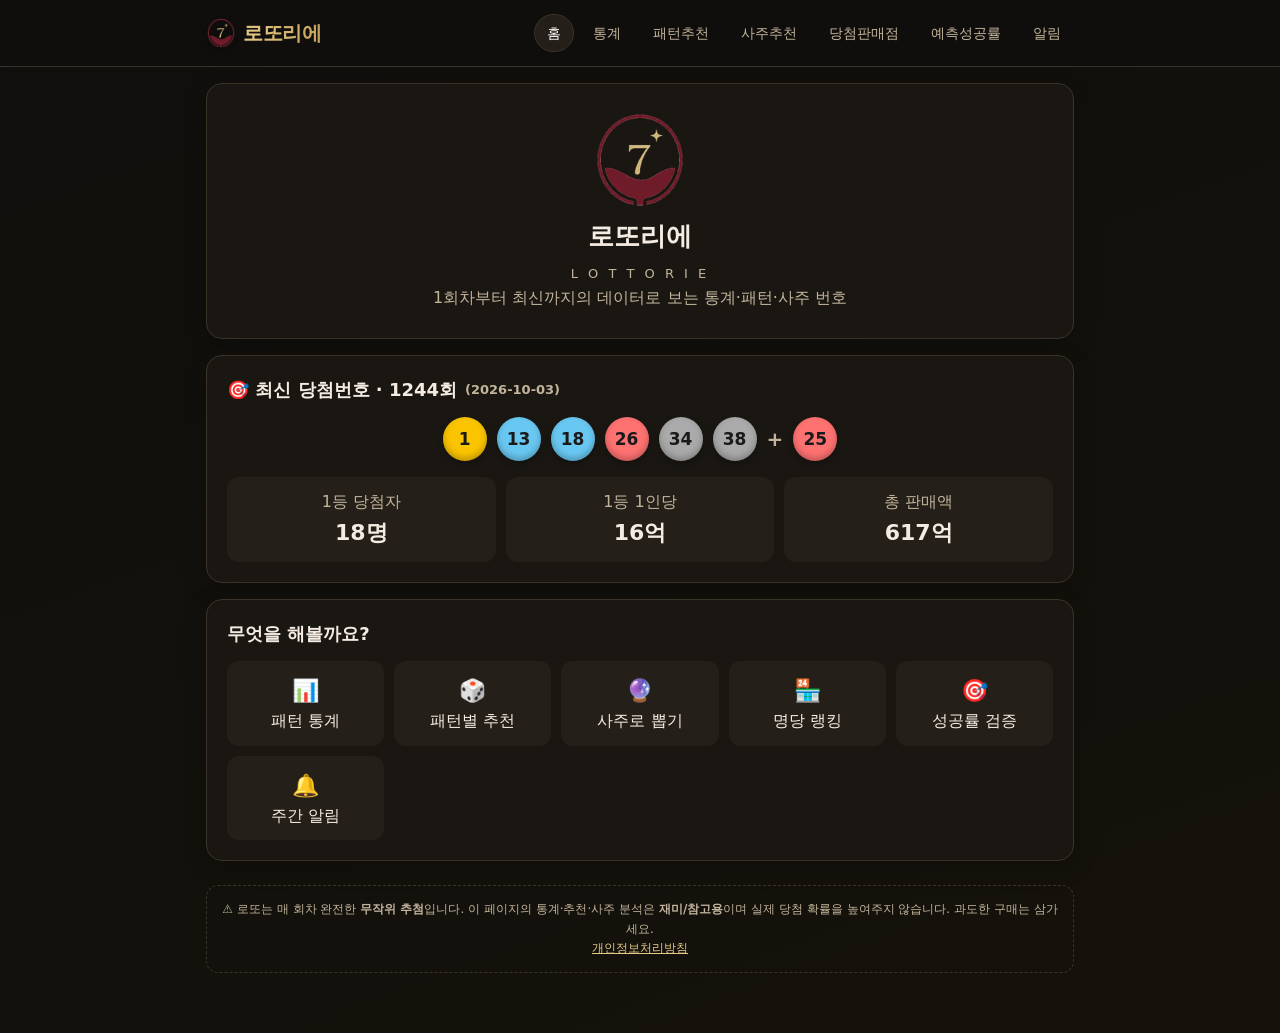
==== commit a766d408: "자동 업데이트: 최신 회차 반영" ====
--- a/web_static/index.html
+++ b/web_static/index.html
@@ -89,7 +89,7 @@
 </div>
 
 <script>
-const DATA = {"draws":[[1,"2002-12-07",10,23,29,33,37,40,16,0,0,3681782000],[2,"2002-12-14",9,13,21,25,32,42,2,1,2002006800,4904274000],[3,"2002-12-21",11,16,19,21,27,31,30,1,2000000000,4729342000],[4,"2002-12-28",14,27,30,31,40,42,2,0,0,5271464000],[5,"2003-01-04",16,24,29,40,41,42,3,0,0,6277102000],[6,"2003-01-11",14,15,26,27,40,42,34,1,6574451700,15305356000],[7,"2003-01-18",2,9,16,25,26,40,42,0,0,12794890000],[8,"2003-01-25",8,19,25,34,37,39,9,0,0,20751450000],[9,"2003-02-01",2,4,16,17,36,39,14,0,0,73624020000],[10,"2003-02-08",9,25,30,33,41,44,6,13,6430437900,260856392000],[11,"2003-02-15",1,7,36,37,41,42,14,5,4780152300,91925306000],[12,"2003-02-22",2,11,21,25,39,45,44,12,1348845700,76255508000],[13,"2003-03-01",22,23,25,37,38,42,26,0,0,66532136000],[14,"2003-03-08",2,6,12,31,33,40,15,4,9375048300,99838648000],[15,"2003-03-15",3,4,16,30,31,37,13,1,17014245000,73264910000],[16,"2003-03-22",6,7,24,37,38,40,33,4,4377146100,75777348000],[17,"2003-03-29",3,4,9,17,32,37,1,3,5349491200,72718152000],[18,"2003-04-05",3,12,13,19,32,35,29,0,0,66371660000],[19,"2003-04-12",6,30,38,39,40,43,26,1,40722959400,105957818000],[20,"2003-04-19",10,14,18,20,23,30,41,1,19352212800,81056776000],[21,"2003-04-26",6,12,17,18,31,32,21,23,797475400,84247142000],[22,"2003-05-03",4,5,6,8,17,39,25,4,4552194900,79455152000],[23,"2003-05-10",5,13,17,18,33,42,44,4,4317947700,77374256000],[24,"2003-05-17",7,8,27,29,36,43,6,0,0,78486634000],[25,"2003-05-24",2,4,21,26,43,44,16,2,24227745300,120073768000],[26,"2003-05-31",4,5,7,18,20,25,31,5,3495069900,80193026000],[27,"2003-06-07",1,20,26,28,37,43,27,2,9543982500,76145050000],[28,"2003-06-14",9,18,23,25,35,37,1,10,1700361100,75448366000],[29,"2003-06-21",1,5,13,34,39,40,11,5,3552594000,74523120000],[30,"2003-06-28",8,17,20,35,36,44,4,2,8728555500,72399690000],[31,"2003-07-05",7,9,18,23,28,35,32,2,8106672900,71317306000],[32,"2003-07-12",6,14,19,25,34,44,11,10,1634528300,71179198000],[33,"2003-07-19",4,7,32,33,40,41,9,1,14903517600,67457252000],[34,"2003-07-26",9,26,35,37,40,42,2,5,3056918000,69389894000],[35,"2003-08-02",2,3,11,26,37,43,39,3,5054598200,66143062000],[36,"2003-08-09",1,10,23,26,28,40,31,1,16014475800,66856686000],[37,"2003-08-16",7,27,30,33,35,37,42,3,4985999400,65509794000],[38,"2003-08-23",16,17,22,30,37,43,36,3,5374866400,67369284000],[39,"2003-08-30",6,7,13,15,21,43,8,6,2623748800,66094476000],[40,"2003-09-06",7,13,18,19,25,26,6,13,1147652400,65699086000],[41,"2003-09-13",13,20,23,35,38,43,34,0,0,57624562000],[42,"2003-09-20",17,18,19,21,23,32,1,6,6899280100,119909740000],[43,"2003-09-27",6,31,35,38,39,44,1,1,17749630800,74686296000],[44,"2003-10-04",3,11,21,30,38,45,39,5,3362155800,69956950000],[45,"2003-10-11",1,10,20,27,33,35,17,2,8356417800,71216232000],[46,"2003-10-18",8,13,15,23,31,38,39,3,5327758800,68181568000],[47,"2003-10-25",14,17,26,31,36,45,27,5,3250042400,67756694000],[48,"2003-11-01",6,10,18,26,37,38,3,6,2415673600,65806832000],[49,"2003-11-08",4,7,16,19,33,40,30,7,1967504600,64501142000],[50,"2003-11-15",2,10,12,15,22,44,1,3,5227061400,65563234000],[51,"2003-11-22",2,3,11,16,26,44,35,6,2421117000,62553680000],[52,"2003-11-29",2,4,15,16,20,29,1,4,3900844900,64393446000],[53,"2003-12-06",7,8,14,32,33,39,42,3,5014371000,64996010000],[54,"2003-12-13",1,8,21,27,36,39,37,3,5148626600,63833006000],[55,"2003-12-20",17,21,31,37,40,44,7,2,7088799600,62195764000],[56,"2003-12-27",10,14,30,31,33,37,19,4,3777570900,65258932000],[57,"2004-01-03",7,10,16,25,29,44,6,4,4114411900,70132666000],[58,"2004-01-10",10,24,25,33,40,44,1,4,3676429200,66638136000],[59,"2004-01-17",6,29,36,39,41,45,13,4,4127587300,67563698000],[60,"2004-01-24",2,8,25,36,39,42,11,7,2172504600,65405936000],[61,"2004-01-31",14,15,19,30,38,43,8,5,3541038800,73312994000],[62,"2004-02-07",3,8,15,27,29,35,21,1,15817286400,66740368000],[63,"2004-02-14",3,20,23,36,38,40,5,2,7922245500,67074050000],[64,"2004-02-21",14,15,18,21,26,36,39,4,3899818000,65085154000],[65,"2004-02-28",4,25,33,36,40,43,39,4,3727945800,66685144000],[66,"2004-03-06",2,3,7,17,22,24,45,4,3685138200,63378796000],[67,"2004-03-13",3,7,10,15,36,38,33,7,2114436500,64314872000],[68,"2004-03-20",10,12,15,16,26,39,38,5,2945882100,63813236000],[69,"2004-03-27",5,8,14,15,19,39,35,3,4962712200,63711302000],[70,"2004-04-03",5,19,22,25,28,43,26,3,5031277800,63232578000],[71,"2004-04-10",5,9,12,16,29,41,21,0,0,62889986000],[72,"2004-04-17",2,4,11,17,26,27,1,13,3260524600,125651214000],[73,"2004-04-24",3,12,18,32,40,43,38,6,2766662100,72635862000],[74,"2004-05-01",6,15,17,18,35,40,23,3,5284949800,68902158000],[75,"2004-05-08",2,5,24,32,34,44,28,4,3914616900,66138372000],[76,"2004-05-15",1,3,15,22,25,37,43,2,7451022600,65083924000],[77,"2004-05-22",2,18,29,32,43,44,37,3,5155758600,64420666000],[78,"2004-05-29",10,13,25,29,33,35,38,4,3519850000,61257794000],[79,"2004-06-05",3,12,24,27,30,32,14,4,3416443800,60390004000],[80,"2004-06-12",17,18,24,25,26,30,1,1,13809540000,60160440000],[81,"2004-06-19",5,7,11,13,20,33,6,5,2714288880,60983308000],[82,"2004-06-26",1,2,3,14,27,42,39,1,14562494400,61302808000],[83,"2004-07-03",6,10,15,17,19,34,14,2,7086948300,62512062000],[84,"2004-07-10",16,23,27,34,42,45,11,2,7669779000,62780760000],[85,"2004-07-17",6,8,13,23,31,36,21,4,3462109800,59451304000],[86,"2004-07-24",2,12,37,39,41,45,33,1,14252186400,59835968000],[87,"2004-07-31",4,12,16,23,34,43,26,11,1799358055,83793642000],[88,"2004-08-07",1,17,20,24,30,41,27,4,3069709650,51910612000],[89,"2004-08-14",4,26,28,29,33,40,37,3,4248321900,55102179000],[90,"2004-08-21",17,20,29,35,38,44,10,4,3291435300,55493544000],[91,"2004-08-28",1,21,24,26,29,42,27,4,3582902400,59061052000],[92,"2004-09-04",3,14,24,33,35,36,17,11,1233270846,58296001000],[93,"2004-09-11",6,22,24,36,38,44,19,6,2269178150,57236313000],[94,"2004-09-18",5,32,34,40,41,45,6,6,2245339950,57144729000],[95,"2004-09-25",8,17,27,31,34,43,14,8,1747741238,60077493000],[96,"2004-10-02",1,3,8,21,22,31,20,7,1847133515,54217572000],[97,"2004-10-09",6,7,14,15,20,36,3,9,1496214000,57713200000],[98,"2004-10-16",6,9,16,23,24,32,43,4,3177972300,56231084000],[99,"2004-10-23",1,3,10,27,29,37,11,6,2169219050,56207491000],[100,"2004-10-30",1,7,11,23,37,42,6,4,3315315525,56561977000],[101,"2004-11-06",1,3,17,32,35,45,8,5,2707297500,57585065000],[102,"2004-11-13",17,22,24,26,35,40,42,9,1457153067,56937962000],[103,"2004-11-20",5,14,15,27,30,45,10,8,1691589563,57420615000],[104,"2004-11-27",17,32,33,34,42,44,35,2,6610743750,56533705000],[105,"2004-12-04",8,10,20,34,41,45,28,4,3416781450,57479716000],[106,"2004-12-11",4,10,12,22,24,33,29,16,810461157,57384485000],[107,"2004-12-18",1,4,5,6,9,31,17,2,6679927800,57545202000],[108,"2004-12-25",7,18,22,23,29,44,12,7,1998900772,58875228000],[109,"2005-01-01",1,5,34,36,42,44,33,12,1246838200,62584098000],[110,"2005-01-08",7,20,22,23,29,43,1,3,4566262000,57625490000],[111,"2005-01-15",7,18,31,33,36,40,27,6,2199047450,57876999000],[112,"2005-01-22",26,29,30,33,41,42,43,9,1567271167,59292005000],[113,"2005-01-29",4,9,28,33,36,45,26,9,1561528934,59258248000],[114,"2005-02-05",11,14,19,26,28,41,2,6,2362345050,60079401000],[115,"2005-02-12",1,2,6,9,25,28,31,9,1488589567,59130557000],[116,"2005-02-19",2,4,25,31,34,37,17,7,1997747315,61606084000],[117,"2005-02-26",5,10,22,34,36,44,35,9,1558378334,59429610000],[118,"2005-03-05",3,4,10,17,19,22,38,10,1297989720,57171934000],[119,"2005-03-12",3,11,13,14,17,21,38,9,1474899400,57800632000],[120,"2005-03-19",4,6,10,11,32,37,30,3,4364530300,57418983000],[121,"2005-03-26",12,28,30,34,38,43,9,2,6839648100,57134544000],[122,"2005-04-02",1,11,16,17,36,40,8,9,1450073800,56171704000],[123,"2005-04-09",7,17,18,28,30,45,27,5,2532982680,54097448000],[124,"2005-04-16",4,16,23,25,29,42,1,9,1395936267,54180838000],[125,"2005-04-23",2,8,32,33,35,36,18,7,1754870786,53149705000],[126,"2005-04-30",7,20,22,27,40,43,1,9,1369301500,52748965000],[127,"2005-05-07",3,5,10,29,32,43,35,6,1965939150,50752603000],[128,"2005-05-14",12,30,34,36,37,45,39,6,2064043100,52310392000],[129,"2005-05-21",19,23,25,28,38,42,17,11,1093629655,51555754000],[130,"2005-05-28",7,19,24,27,42,45,31,4,3036496650,51359012000],[131,"2005-06-04",8,10,11,14,15,21,37,8,1451214488,50231773000],[132,"2005-06-11",3,17,23,34,41,45,43,4,2920473525,49921897000],[133,"2005-06-18",4,7,15,18,23,26,13,8,1450242600,50889926000],[134,"2005-06-25",3,12,20,23,31,35,43,5,2349155100,50445575000],[135,"2005-07-02",6,14,22,28,35,39,16,7,1717293515,51062672000],[136,"2005-07-09",2,16,30,36,41,42,11,6,1997694150,51144633000],[137,"2005-07-16",7,9,20,25,36,39,15,9,1270403467,49978654000],[138,"2005-07-23",10,11,27,28,37,39,19,5,2227152000,47688450000],[139,"2005-07-30",9,11,15,20,28,43,13,7,1650210215,48371085000],[140,"2005-08-06",3,13,17,18,19,28,8,5,2109462840,45983464000],[141,"2005-08-13",8,12,29,31,42,43,2,6,1900552400,48016958000],[142,"2005-08-20",12,16,30,34,40,44,19,11,1018265564,48012844000],[143,"2005-08-27",26,27,28,42,43,45,8,3,3954584700,49415357000],[144,"2005-09-03",4,15,17,26,36,37,43,8,1402440413,49202521000],[145,"2005-09-10",2,3,13,20,27,44,9,3,3797838200,48913832000],[146,"2005-09-17",2,19,27,35,41,42,25,2,6043415250,50677555000],[147,"2005-09-24",4,6,13,21,40,42,36,7,1700040215,50345605000],[148,"2005-10-01",21,25,33,34,35,36,17,5,2323596420,49523247000],[149,"2005-10-08",2,11,21,34,41,42,27,7,1639052143,48406950000],[150,"2005-10-15",2,18,25,28,37,39,16,4,2831645850,48763778000],[151,"2005-10-22",1,2,10,13,18,19,15,4,2716634025,47357067000],[152,"2005-10-29",1,5,13,26,29,34,43,5,2278131840,48180334000],[153,"2005-11-05",3,8,11,12,13,36,33,4,2730526125,47777735000],[154,"2005-11-12",6,19,21,35,40,45,20,4,2836628700,48022386000],[155,"2005-11-19",16,19,20,32,33,41,4,9,1193005734,46140202000],[156,"2005-11-26",5,18,28,30,42,45,2,8,1401099900,47344584000],[157,"2005-12-03",19,26,30,33,35,39,37,2,5484903750,46853365000],[158,"2005-12-10",4,9,13,18,21,34,7,10,1069544340,46368888000],[159,"2005-12-17",1,18,30,41,42,43,32,6,1755407300,44311926000],[160,"2005-12-24",3,7,8,34,39,41,1,2,5490805350,46833239000],[161,"2005-12-31",22,34,36,40,42,45,44,7,1996876272,53096453000],[162,"2006-01-07",1,5,21,25,38,41,24,5,2308265760,49050086000],[163,"2006-01-14",7,11,26,28,29,44,16,7,1629726515,49018952000],[164,"2006-01-21",6,9,10,11,39,41,27,3,4054937900,53052119000],[165,"2006-01-28",5,13,18,19,22,42,31,2,6767426700,58088118000],[166,"2006-02-04",9,12,27,36,39,45,14,11,1111299982,52157466000],[167,"2006-02-11",24,27,28,30,36,39,4,5,2491222920,52744392000],[168,"2006-02-18",3,10,31,40,42,43,30,5,2349946920,51496212000],[169,"2006-02-25",16,27,35,37,43,45,19,5,2482888380,52076183000],[170,"2006-03-04",2,11,13,15,31,42,10,6,1923108250,49718245000],[171,"2006-03-11",4,16,25,29,34,35,1,6,1961339700,50357474000],[172,"2006-03-18",4,19,21,24,26,41,35,11,1081154073,50758266000],[173,"2006-03-25",3,9,24,30,33,34,18,8,1487736788,52286521000],[174,"2006-04-01",13,14,18,22,35,39,16,7,1771103058,52340568000],[175,"2006-04-08",19,26,28,31,33,36,17,5,2371132620,50895147000],[176,"2006-04-15",4,17,30,32,33,34,15,5,2314663080,50488528000],[177,"2006-04-22",1,10,13,16,37,43,6,7,1693285500,50480325000],[178,"2006-04-29",1,5,11,12,18,23,9,5,2254621080,49582758000],[179,"2006-05-06",5,9,17,25,39,43,32,10,1081093920,47291694000],[180,"2006-05-13",2,15,20,21,29,34,22,2,5763371550,48895477000],[181,"2006-05-20",14,21,23,32,40,45,44,6,1941763300,49124446000],[182,"2006-05-27",13,15,27,29,34,40,35,3,3721439400,47222594000],[183,"2006-06-03",2,18,24,34,40,42,5,6,1777221500,45938460000],[184,"2006-06-10",1,2,6,16,20,33,41,6,1747753050,45503351000],[185,"2006-06-17",1,2,4,8,19,38,14,3,3522485800,45783088000],[186,"2006-06-24",4,10,14,19,21,45,9,9,1187882600,45484428000],[187,"2006-07-01",1,2,8,18,29,38,42,7,1544733900,45855961000],[188,"2006-07-08",19,24,27,30,31,34,36,3,3501405200,45176242000],[189,"2006-07-15",8,14,32,35,37,45,28,3,3461775100,43650551000],[190,"2006-07-22",8,14,18,30,31,44,15,6,1784159450,44864459000],[191,"2006-07-29",5,6,24,25,32,37,8,4,2577114675,44534869000],[192,"2006-08-05",4,8,11,18,37,45,33,4,2445348375,42035065000],[193,"2006-08-12",6,14,18,26,36,39,13,3,3404449700,43788477000],[194,"2006-08-19",15,20,23,26,39,44,28,4,2650567875,44511515000],[195,"2006-08-26",7,10,19,22,35,40,31,11,918992591,44374725000],[196,"2006-09-02",35,36,37,41,44,45,30,15,727876520,45773496000],[197,"2006-09-09",7,12,16,34,42,45,4,6,1803018300,45993306000],[198,"2006-09-16",12,19,20,25,41,45,2,6,1797855050,45614021000],[199,"2006-09-23",14,21,22,25,30,36,43,2,5344252200,45021068000],[200,"2006-09-30",5,6,13,14,17,20,7,8,1344616613,46640423000],[201,"2006-10-07",3,11,24,38,39,44,26,1,9719465400,42254768000],[202,"2006-10-14",12,14,27,33,39,44,17,6,1893391700,48304034000],[203,"2006-10-21",1,3,11,24,30,32,7,5,2164564740,47033359000],[204,"2006-10-28",3,12,14,35,40,45,5,8,1358347125,46077750000],[205,"2006-11-04",1,3,21,29,35,37,30,6,1835221800,46330516000],[206,"2006-11-11",1,2,3,15,20,25,43,5,2032859340,44326979000],[207,"2006-11-18",3,11,14,31,32,37,38,5,2104673760,45282336000],[208,"2006-11-25",14,25,31,34,40,44,24,6,1760767400,45516378000],[209,"2006-12-02",2,7,18,20,24,33,37,6,1660896350,43753377000],[210,"2006-12-09",10,19,22,23,25,37,39,2,5139085950,44757963000],[211,"2006-12-16",12,13,17,20,33,41,8,10,1035800250,45332675000],[212,"2006-12-23",11,12,18,21,31,38,8,4,2660747250,46139120000],[213,"2006-12-30",2,3,4,5,20,24,42,8,1376678025,48745094000],[214,"2007-01-06",5,7,20,25,28,37,32,8,1406980875,49195740000],[215,"2007-01-13",2,3,7,15,43,44,4,7,1587689615,47675761000],[216,"2007-01-20",7,16,17,33,36,40,1,13,848506108,48342018000],[217,"2007-01-27",16,20,27,33,35,39,38,7,1611246172,48260644000],[218,"2007-02-03",1,8,14,18,29,44,20,4,2779075800,47018314000],[219,"2007-02-10",4,11,20,26,35,37,16,9,1208409167,46903745000],[220,"2007-02-17",5,11,19,21,34,43,31,6,1958094950,50383399000],[221,"2007-02-24",2,20,33,35,37,40,10,6,1800104250,47674135000],[222,"2007-03-03",5,7,28,29,39,43,44,5,2275193820,47735197000],[223,"2007-03-10",1,3,18,20,26,27,38,7,1498170600,46036874000],[224,"2007-03-17",4,19,26,27,30,42,7,6,1808969950,46435109000],[225,"2007-03-24",5,11,13,19,31,36,7,6,1777201800,46352016000],[226,"2007-03-31",2,6,8,14,21,22,34,6,1744100150,45145643000],[227,"2007-04-07",4,5,15,16,22,42,2,2,5253542400,44444776000],[228,"2007-04-14",17,25,35,36,39,44,23,9,1146700334,44764100000],[229,"2007-04-21",4,5,9,11,23,38,35,7,1451441100,44762989000],[230,"2007-04-28",5,11,14,29,32,33,12,8,1292929163,44191351000],[231,"2007-05-05",5,10,19,31,44,45,27,9,1088365900,42355627000],[232,"2007-05-12",8,9,10,12,24,44,35,9,1110918400,43564632000],[233,"2007-05-19",4,6,13,17,28,40,39,10,999153750,43516805000],[234,"2007-05-26",13,21,22,24,26,37,4,4,2519743875,42814085000],[235,"2007-06-02",21,22,26,27,31,37,8,3,3433330100,43347391000],[236,"2007-06-09",1,4,8,13,37,39,7,2,5030040150,42941871000],[237,"2007-06-16",1,11,17,21,24,44,33,7,1440630729,43358287000],[238,"2007-06-23",2,4,15,28,31,34,35,9,1121660567,42952477000],[239,"2007-06-30",11,15,24,39,41,44,7,9,1134140167,43296565000],[240,"2007-07-07",6,10,16,40,41,43,21,2,5098251450,43603443000],[241,"2007-07-14",2,16,24,27,28,35,21,4,2552016300,43246894000],[242,"2007-07-21",4,19,20,21,32,34,43,8,1234542375,42679760000],[243,"2007-07-28",2,12,17,19,28,42,34,4,2408850000,41304830000],[244,"2007-08-04",13,16,25,36,37,38,19,1,9121583100,39411047000],[245,"2007-08-11",9,11,27,31,32,38,22,7,1382583129,41854623000],[246,"2007-08-18",13,18,21,23,26,39,15,5,1911774240,41453154000],[247,"2007-08-25",12,15,28,36,39,40,13,6,1669313900,42231698000],[248,"2007-09-01",3,8,17,23,38,45,13,8,1227479363,42348403000],[249,"2007-09-08",3,8,27,31,41,44,11,6,1663568700,42539134000],[250,"2007-09-15",19,23,30,37,43,45,38,5,1994726280,42122808000],[251,"2007-09-22",6,7,19,25,28,38,45,8,1282616400,44493014000],[252,"2007-09-29",14,23,26,31,39,45,28,7,1391089715,41207920000],[253,"2007-10-06",8,19,25,31,34,36,33,4,2466189525,42309347000],[254,"2007-10-13",1,5,19,20,24,30,27,1,9741015900,42259113000],[255,"2007-10-20",1,5,6,24,27,42,32,6,1598618550,41425341000],[256,"2007-10-27",4,11,14,21,23,43,32,2,4891017000,41996580000],[257,"2007-11-03",6,13,27,31,32,37,4,4,2391377025,41433637000],[258,"2007-11-10",14,27,30,31,38,40,17,4,2426434350,41364428000],[259,"2007-11-17",4,5,14,35,42,45,34,2,4838533500,40905570000],[260,"2007-11-24",7,12,15,24,37,40,43,4,2310085575,40140211000],[261,"2007-12-01",6,11,16,18,31,43,2,3,3192299100,20607538165],[262,"2007-12-08",9,12,24,25,29,31,36,2,4518741600,19616145108],[263,"2007-12-15",1,27,28,32,37,40,18,6,1551704900,19838573376],[264,"2007-12-22",9,16,27,36,41,44,5,7,1344889200,19891628839],[265,"2007-12-29",5,9,34,37,38,39,12,8,1200838575,20456996760],[266,"2008-01-05",3,4,9,11,22,42,37,3,3207211700,20968541748],[267,"2008-01-12",7,8,24,34,36,41,1,3,3257663300,20917945142],[268,"2008-01-19",3,10,19,24,32,45,12,7,1350954515,20606907527],[269,"2008-01-26",5,18,20,36,42,43,32,5,1961399940,20678823238],[270,"2008-02-02",5,9,12,20,21,26,27,5,1927830060,20922697382],[271,"2008-02-09",3,8,9,27,29,40,36,6,1565918150,20439844690],[272,"2008-02-16",7,9,12,27,39,43,28,9,1104622800,21655346728],[273,"2008-02-23",1,8,24,31,34,44,6,3,3339543100,21408110043],[274,"2008-03-01",13,14,15,26,35,39,25,4,2505085575,21315887777],[275,"2008-03-08",14,19,20,35,38,40,26,1,10044066900,21164930256],[276,"2008-03-15",4,15,21,33,39,41,25,3,3312569000,21283853797],[277,"2008-03-22",10,12,13,15,25,29,20,3,3272627800,20934378077],[278,"2008-03-29",3,11,37,39,41,43,13,3,3186530000,20544124135],[279,"2008-04-05",7,16,31,36,37,38,11,5,1914205320,20565294210],[280,"2008-04-12",10,11,23,24,36,37,35,7,1355258529,20337006236],[281,"2008-04-19",1,3,4,6,14,41,12,6,1554683200,20400303156],[282,"2008-04-26",2,5,10,18,31,32,30,7,1322052643,20525598068],[283,"2008-05-03",6,8,18,31,38,45,42,3,3137224600,20066701007],[284,"2008-05-10",2,7,15,24,30,45,28,3,3117640300,19886739840],[285,"2008-05-17",13,33,37,40,41,45,2,3,3164370100,20182483433],[286,"2008-05-24",1,15,19,40,42,44,17,3,3236566300,20472256211],[287,"2008-05-31",6,12,24,27,35,37,41,7,1328657100,20311748165],[288,"2008-06-07",1,12,17,28,35,41,10,4,2357261550,19985090526],[289,"2008-06-14",3,14,33,37,38,42,10,0,0,19703321500],[290,"2008-06-21",8,13,18,32,39,45,7,13,2149214424,49362920581],[291,"2008-06-28",3,7,8,18,20,42,45,7,1450585200,22071714263],[292,"2008-07-05",17,18,31,32,33,34,10,14,720373950,21697345728],[293,"2008-07-12",1,9,17,21,29,33,24,6,1656764400,21199876103],[294,"2008-07-19",6,10,17,30,37,38,40,4,2406504975,20781906500],[295,"2008-07-26",1,4,12,16,18,38,8,0,0,21124067500],[296,"2008-08-02",3,8,15,27,30,45,44,8,3066088275,31688949500],[297,"2008-08-09",6,11,19,20,28,32,34,2,5056668750,21820737500],[298,"2008-08-16",5,9,27,29,37,40,19,1,9909778500,21575837500],[299,"2008-08-23",1,3,20,25,36,45,24,7,1483772529,22231954500],[300,"2008-08-30",7,9,10,12,26,38,39,12,836092425,22232523500],[301,"2008-09-06",7,11,13,33,37,43,26,7,1447385015,22188588500],[302,"2008-09-13",13,19,20,32,38,42,4,2,5472167250,23191302500],[303,"2008-09-20",2,14,17,30,38,45,43,6,1672749000,21420880000],[304,"2008-09-27",4,10,16,26,33,41,38,6,1661646150,21579326500],[305,"2008-10-04",7,8,18,21,23,39,9,5,2008210140,21980329500],[306,"2008-10-11",4,18,23,30,34,41,19,5,2102669520,22210731000],[307,"2008-10-18",5,15,21,23,25,45,12,4,2587643250,21940495000],[308,"2008-10-25",14,15,17,19,37,45,40,1,10232872800,21669708000],[309,"2008-11-01",1,2,5,11,18,36,22,11,901622946,22078764000],[310,"2008-11-08",1,5,19,28,34,41,16,8,1296713325,21859041000],[311,"2008-11-15",4,12,24,27,28,32,10,8,1237691063,21604607500],[312,"2008-11-22",2,3,5,6,12,20,25,15,629017820,21127695500],[313,"2008-11-29",9,17,34,35,43,45,2,6,1715422800,21836048000],[314,"2008-12-06",15,17,19,34,38,41,2,6,1660512200,21164047000],[315,"2008-12-13",1,13,33,35,43,45,23,8,1308728625,22169590000],[316,"2008-12-20",10,11,21,27,31,39,43,6,1673586400,22036884000],[317,"2008-12-27",3,10,11,22,36,39,8,4,2576258550,22067557000],[318,"2009-01-03",2,17,19,20,34,45,21,9,1207436600,23331864000],[319,"2009-01-10",5,8,22,28,33,42,37,5,2135659380,22717591500],[320,"2009-01-17",16,19,23,25,41,45,3,2,5513067900,23329943000],[321,"2009-01-24",12,18,20,21,25,34,42,6,1959136100,25308991000],[322,"2009-01-31",9,18,29,32,38,43,20,6,1904544700,24474147000],[323,"2009-02-07",10,14,15,32,36,42,3,8,1461025388,24604738500],[324,"2009-02-14",2,4,21,25,33,36,17,6,1865130350,23994158500],[325,"2009-02-21",7,17,20,32,44,45,33,6,1806122450,23318489500],[326,"2009-02-28",16,23,25,33,36,39,40,6,1832134550,23612275500],[327,"2009-03-07",6,12,13,17,32,44,24,12,882674750,22895780000],[328,"2009-03-14",1,6,9,16,17,28,24,6,1819795900,23658494000],[329,"2009-03-21",9,17,19,30,35,42,4,6,1830391200,23599252000],[330,"2009-03-28",3,4,16,17,19,20,23,9,1162280200,22929748000],[331,"2009-04-04",4,9,14,26,31,44,39,5,2165902620,23320733500],[332,"2009-04-11",16,17,34,36,42,45,3,8,1359448388,23021278500],[333,"2009-04-18",5,14,27,30,39,43,35,7,1550987143,23009535000],[334,"2009-04-25",13,15,21,29,39,43,33,7,1523002972,22219828000],[335,"2009-05-02",5,9,16,23,26,45,21,5,2037492480,21988739000],[336,"2009-05-09",3,5,20,34,35,44,16,6,1685632650,21534666500],[337,"2009-05-16",1,5,14,18,32,37,4,8,1257500513,21716233500],[338,"2009-05-23",2,13,34,38,42,45,16,3,3383431000,21568010000],[339,"2009-05-30",6,8,14,21,30,37,45,9,1096778334,21017820000],[340,"2009-06-06",18,24,26,29,34,38,32,7,1439393186,21446060500],[341,"2009-06-13",1,8,19,34,39,43,41,7,1497207772,22361224000],[342,"2009-06-20",1,13,14,33,34,43,25,3,3454095800,21891094000],[343,"2009-06-27",1,10,17,29,31,43,15,6,1717153000,21828230000],[344,"2009-07-04",1,2,15,28,34,45,38,7,1467106543,21919443000],[345,"2009-07-11",15,20,23,29,39,42,2,2,5203577550,21765468500],[346,"2009-07-18",5,13,14,22,44,45,33,5,2017727340,21431194500],[347,"2009-07-25",3,8,13,27,32,42,10,7,1456624286,22109870000],[348,"2009-08-01",3,14,17,20,24,31,34,3,3299994000,21393155000],[349,"2009-08-08",5,13,14,20,24,25,36,3,3353209000,21716935000],[350,"2009-08-15",1,8,18,24,29,33,35,9,1101052467,21340547000],[351,"2009-08-22",5,25,27,29,34,36,33,4,2583357150,21973746000],[352,"2009-08-29",5,16,17,20,26,41,24,6,1732858250,22359772500],[353,"2009-09-05",11,16,19,22,29,36,26,2,5290838250,22276462500],[354,"2009-09-12",14,19,36,43,44,45,1,5,2124464340,22354844500],[355,"2009-09-19",5,8,29,30,35,44,38,5,2145424800,22508525000],[356,"2009-09-26",2,8,14,25,29,45,24,9,1157185267,22342479000],[357,"2009-10-03",10,14,18,21,36,37,5,2,5313394350,22616204500],[358,"2009-10-10",1,9,10,12,21,40,37,3,3472654900,22825914500],[359,"2009-10-17",1,10,19,20,24,40,23,8,1286712600,22644128000],[360,"2009-10-24",4,16,23,25,35,40,27,3,3566716200,22859516000],[361,"2009-10-31",5,10,16,24,27,35,33,7,1473115115,22531338000],[362,"2009-11-07",2,3,22,27,30,40,29,6,1729424650,22168181500],[363,"2009-11-14",11,12,14,21,32,38,6,4,2615910600,22431974000],[364,"2009-11-21",2,5,7,14,16,40,4,4,2531914800,22096002000],[365,"2009-11-28",5,15,21,25,26,30,31,1,10697716800,22903033000],[366,"2009-12-05",5,12,19,26,27,44,38,2,5351553900,22981083000],[367,"2009-12-12",3,22,25,29,32,44,19,7,1581736586,23229653500],[368,"2009-12-19",11,21,24,30,39,45,26,7,1465825115,21873023000],[369,"2009-12-26",17,20,35,36,41,43,21,6,1842177750,23358137500],[370,"2010-01-02",16,18,24,42,44,45,17,7,1678941943,24881326000],[371,"2010-01-09",7,9,15,26,27,42,18,7,1524130543,22921583000],[372,"2010-01-16",8,11,14,16,18,21,13,9,1192593200,23083533000],[373,"2010-01-23",15,26,37,42,43,45,9,4,2791801125,23547532500],[374,"2010-01-30",11,13,15,17,25,34,26,2,5528717850,24040659500],[375,"2010-02-06",4,8,19,25,27,45,7,7,1581284058,23932469000],[376,"2010-02-13",1,11,13,24,28,40,7,6,1956915800,25328548000],[377,"2010-02-20",6,22,29,37,43,45,23,3,3912085400,24609217000],[378,"2010-02-27",5,22,29,31,34,39,43,5,2317698240,24433482000],[379,"2010-03-06",6,10,22,31,35,40,19,7,1598999786,23768842500],[380,"2010-03-13",1,2,8,17,26,37,27,4,2684274825,23582185500],[381,"2010-03-20",1,5,10,12,16,20,11,19,565738895,23971556500],[382,"2010-03-27",10,15,22,24,27,42,19,6,1846674900,23700644000],[383,"2010-04-03",4,15,28,33,37,40,25,3,3596522100,23033525500],[384,"2010-04-10",11,22,24,32,36,38,7,3,3658734200,23444471000],[385,"2010-04-17",7,12,19,21,29,32,9,7,1542032700,23121741500],[386,"2010-04-24",4,7,10,19,31,40,26,10,1042953330,22953665500],[387,"2010-05-01",1,26,31,34,40,43,20,4,2675533500,22729980000],[388,"2010-05-08",1,8,9,17,29,32,45,4,2545543875,22154352500],[389,"2010-05-15",7,16,18,20,23,26,3,5,2119027020,22767013500],[390,"2010-05-22",16,17,28,37,39,40,15,1,10373997900,22094836500],[391,"2010-05-29",10,11,18,22,28,39,30,1,10508749800,22580758000],[392,"2010-06-05",1,3,7,8,24,42,43,6,1713528700,22764342000],[393,"2010-06-12",9,16,28,40,41,43,21,8,1362003975,22994558000],[394,"2010-06-19",1,13,20,22,25,28,15,1,10654349100,22596168500],[395,"2010-06-26",11,15,20,26,31,35,7,7,1534635000,23096290000],[396,"2010-07-03",18,20,31,34,40,45,30,2,5296622400,22731868000],[397,"2010-07-10",12,13,17,22,25,33,8,3,3499519700,22945003500],[398,"2010-07-17",10,15,20,23,42,44,7,4,2680625550,22713652000],[399,"2010-07-24",1,2,9,17,19,42,20,8,1276854975,22775893000],[400,"2010-07-31",9,21,27,34,41,43,2,4,2669834325,22689865500],[401,"2010-08-07",6,12,18,31,38,43,9,9,1168214792,21745982500],[402,"2010-08-14",5,9,15,19,22,36,32,4,2662206188,22501473000],[403,"2010-08-21",10,14,22,24,28,37,26,5,2122396875,22455667500],[404,"2010-08-28",5,20,21,24,33,40,36,3,3566659375,22694912500],[405,"2010-09-04",1,2,10,25,26,44,4,3,3543878000,22610452000],[406,"2010-09-11",7,12,21,24,27,36,45,5,2156142450,23031103000],[407,"2010-09-18",6,7,13,16,24,25,1,7,1649707286,24214793000],[408,"2010-09-25",9,20,21,22,30,37,16,5,2235375825,23203355500],[409,"2010-10-02",6,9,21,31,32,40,38,4,2896989750,23962292000],[410,"2010-10-09",1,3,18,32,40,41,16,9,1249335709,23733908500],[411,"2010-10-16",11,14,22,35,37,39,5,12,953227563,23629561000],[412,"2010-10-23",4,7,39,41,42,45,40,7,1656199822,23533090000],[413,"2010-10-30",2,9,15,23,34,40,3,4,2814673500,23462862000],[414,"2010-11-06",2,14,15,22,23,44,43,1,11703832500,23455495000],[415,"2010-11-13",7,17,20,26,30,40,24,8,1334182407,23373024000],[416,"2010-11-20",5,6,8,11,22,26,44,10,1072037100,23427403000],[417,"2010-11-27",4,5,14,20,22,43,44,4,2818329938,22984128000],[418,"2010-12-04",11,13,15,26,28,34,31,8,1435649766,23529027500],[419,"2010-12-11",2,11,13,14,28,30,7,3,3796490750,23254148000],[420,"2010-12-18",4,9,10,29,31,34,27,8,1424856375,23672738000],[421,"2010-12-25",6,11,26,27,28,44,30,5,2321144325,23876010500],[422,"2011-01-01",8,15,19,21,34,44,12,6,2205251375,26365301000],[423,"2011-01-08",1,17,27,28,29,40,5,3,3896153875,24834155500],[424,"2011-01-15",10,11,26,31,34,44,30,10,1109480813,24364222500],[425,"2011-01-22",8,10,14,27,33,38,3,8,1534833000,25229847000],[426,"2011-01-29",4,17,18,27,39,43,19,4,3057233625,25733296000],[427,"2011-02-05",6,7,15,24,28,30,21,1,12571445625,26255527500],[428,"2011-02-12",12,16,19,22,37,40,8,9,1437683209,27342503500],[429,"2011-02-19",3,23,28,34,39,42,16,9,1485904709,26996916500],[430,"2011-02-26",1,3,16,18,30,34,44,8,1611763219,26597436000],[431,"2011-03-05",18,22,25,31,38,45,6,10,1268434013,25830973500],[432,"2011-03-12",2,3,5,11,27,39,33,5,2299427550,26174287000],[433,"2011-03-19",19,23,29,33,35,43,27,11,1182294410,26198303000],[434,"2011-03-26",3,13,20,24,33,37,35,8,1480060266,25789719500],[435,"2011-04-02",8,16,26,30,38,45,42,10,1287550013,26170633500],[436,"2011-04-09",9,14,20,22,33,34,28,8,1512266579,25434508500],[437,"2011-04-16",11,16,29,38,41,44,21,6,2096245438,25399208500],[438,"2011-04-23",6,12,20,26,29,38,45,9,1377142167,25185021000],[439,"2011-04-30",17,20,30,31,37,40,25,6,1900077375,24840354000],[440,"2011-05-07",10,22,28,34,36,44,2,6,1995873000,24905389000],[441,"2011-05-14",1,23,28,30,34,35,9,4,3170417063,25136061000],[442,"2011-05-21",25,27,29,36,38,40,41,9,1413413042,25609971500],[443,"2011-05-28",4,6,10,19,20,44,14,9,1327597584,25618036000],[444,"2011-06-04",11,13,23,35,43,45,17,3,4154188625,25336764500],[445,"2011-06-11",13,20,21,30,39,45,32,7,1791683036,25026540000],[446,"2011-06-18",1,11,12,14,26,35,6,3,4051247625,25297620500],[447,"2011-06-25",2,7,8,9,17,33,34,4,2657941125,24777521000],[448,"2011-07-02",3,7,13,27,40,41,36,3,4026212750,25670631000],[449,"2011-07-09",3,10,20,26,35,43,36,3,4059715250,25107136000],[450,"2011-07-16",6,14,19,21,23,31,13,6,1990391625,24866018000],[451,"2011-07-23",12,15,20,24,30,38,29,13,882138952,24930583500],[452,"2011-07-30",8,10,18,30,32,34,27,9,1276902000,24228379000],[453,"2011-08-06",12,24,33,38,40,42,30,5,2262732375,24027562500],[454,"2011-08-13",13,25,27,34,38,41,10,7,1609125590,24194605500],[455,"2011-08-20",4,19,20,26,30,35,24,7,1635711483,24384925500],[456,"2011-08-27",1,7,12,18,23,27,44,7,1598505054,24710340500],[457,"2011-09-03",8,10,18,23,27,40,33,10,1159902825,24839526000],[458,"2011-09-10",4,9,10,32,36,40,18,8,1608812625,26889128000],[459,"2011-09-17",4,6,10,14,25,40,12,7,1655842233,24945047500],[460,"2011-09-24",8,11,28,30,43,45,41,4,3180895782,25958817500],[461,"2011-10-01",11,18,26,31,37,40,43,6,1948674875,25312294000],[462,"2011-10-08",3,20,24,32,37,45,4,8,1483559297,24662777500],[463,"2011-10-15",23,29,31,33,34,44,40,0,0,24602575500],[464,"2011-10-22",6,12,15,34,42,44,4,13,3355721106,63386137000],[465,"2011-10-29",1,8,11,13,22,38,31,7,1923662893,28896647000],[466,"2011-11-05",4,10,13,23,32,44,20,9,1530313459,29157376500],[467,"2011-11-12",2,12,14,17,24,40,39,9,1435441084,28691953000],[468,"2011-11-19",8,13,15,28,37,43,17,9,1527197167,27799276000],[469,"2011-11-26",4,21,22,34,37,38,33,4,3330131250,26682470000],[470,"2011-12-03",10,16,20,39,41,42,27,3,4333330625,26956482500],[471,"2011-12-10",6,13,29,37,39,41,43,7,1939332858,26746170000],[472,"2011-12-17",16,25,26,31,36,43,44,7,1809656090,25964603500],[473,"2011-12-24",8,13,20,22,23,36,34,4,3250418063,26433618000],[474,"2011-12-31",4,13,18,31,33,45,43,15,936690800,29489241000],[475,"2012-01-07",1,9,14,16,21,29,3,8,1693923047,28021637500],[476,"2012-01-14",9,12,13,15,37,38,27,4,3439851469,27795909500],[477,"2012-01-21",14,25,29,32,33,45,37,8,1919011829,30400704500],[478,"2012-01-28",18,29,30,37,39,43,8,14,987224759,27487950500],[479,"2012-02-04",8,23,25,27,35,44,24,6,2233046500,27424417000],[480,"2012-02-11",3,5,10,17,30,31,16,4,2996742282,27707840500],[481,"2012-02-18",3,4,23,29,40,41,20,3,4639355750,27821308000],[482,"2012-02-25",1,10,16,24,25,35,43,7,1897921179,28100726000],[483,"2012-03-03",12,15,19,22,28,34,5,5,2567196675,27791329500],[484,"2012-03-10",1,3,27,28,32,45,11,6,2305303063,27942989500],[485,"2012-03-17",17,22,26,27,36,39,20,9,1501474917,27846439000],[486,"2012-03-24",1,2,23,25,38,40,43,13,1008634125,27270411500],[487,"2012-03-31",4,8,25,27,37,41,21,8,1638830766,27638251500],[488,"2012-04-07",2,8,17,30,31,38,25,10,1330393575,27106546000],[489,"2012-04-14",2,4,8,15,20,27,11,6,2106360625,26779245000],[490,"2012-04-21",2,7,26,29,40,43,42,7,1860234161,26295060500],[491,"2012-04-28",8,17,35,36,39,42,4,4,3304634438,26706937000],[492,"2012-05-05",22,27,31,35,37,40,42,5,2493013800,25846727000],[493,"2012-05-12",20,22,26,33,36,37,25,9,1451120334,26615919000],[494,"2012-05-19",5,7,8,15,30,43,22,12,1054588407,26660794500],[495,"2012-05-26",4,13,22,27,34,44,6,6,2111645000,26822980000],[496,"2012-06-02",4,13,20,29,36,41,39,4,3285932250,26457902000],[497,"2012-06-09",19,20,23,24,43,44,13,6,2222817813,26205792500],[498,"2012-06-16",13,14,24,32,39,41,3,4,3244503094,26425626500],[499,"2012-06-23",5,20,23,27,35,40,43,3,4070480250,26383816000],[500,"2012-06-30",3,4,12,20,24,34,41,9,1351072375,27006133500],[501,"2012-07-07",1,4,10,17,31,42,2,4,3025200094,26358855500],[502,"2012-07-14",6,22,28,32,34,40,26,6,2201458125,27000320000],[503,"2012-07-21",1,5,27,30,34,36,40,7,1853634911,26786102500],[504,"2012-07-28",6,14,22,26,43,44,31,9,1443236959,25893518500],[505,"2012-08-04",7,20,22,25,38,40,44,6,1917955188,24551611500],[506,"2012-08-11",6,9,11,22,24,30,31,3,4073333875,26181655500],[507,"2012-08-18",12,13,32,33,40,41,4,9,1416438875,26819386500],[508,"2012-08-25",5,27,31,34,35,43,37,8,1599557860,27005195500],[509,"2012-09-01",12,25,29,35,42,43,24,5,2689076100,26695179000],[510,"2012-09-08",12,29,32,33,39,40,42,5,2644158150,26982496000],[511,"2012-09-15",3,7,14,23,26,42,24,6,2165579250,26985154000],[512,"2012-09-22",4,5,9,13,26,27,1,13,940094452,27008900500],[513,"2012-09-29",5,8,21,23,27,33,12,3,4589624750,29158774000],[514,"2012-10-06",1,15,20,26,35,42,9,3,4451055500,27226202000],[515,"2012-10-13",2,11,12,15,23,37,8,1,13200466875,27629467500],[516,"2012-10-20",2,8,23,41,43,44,30,11,1294190182,28192881000],[517,"2012-10-27",1,9,12,28,36,41,10,5,2659057725,27234111500],[518,"2012-11-03",14,23,30,32,34,38,6,6,2263804125,27660783000],[519,"2012-11-10",6,8,13,16,30,43,3,7,1950601393,27807103000],[520,"2012-11-17",4,22,27,28,38,40,1,6,2167205438,27501898500],[521,"2012-11-24",3,7,18,29,32,36,19,8,1693420922,28092686500],[522,"2012-12-01",4,5,13,14,37,41,11,6,2281623000,28526689000],[523,"2012-12-08",1,4,37,38,40,45,7,7,1780355840,26839224500],[524,"2012-12-15",10,11,29,38,41,45,21,4,3491695594,27831051500],[525,"2012-12-22",11,23,26,29,39,44,22,9,1501132375,27783003500],[526,"2012-12-29",7,14,17,20,35,39,31,9,1491031959,28263903500],[527,"2013-01-05",1,12,22,32,33,42,38,13,1032386366,28492817000],[528,"2013-01-12",5,17,25,31,39,40,10,11,1197889125,28774270500],[529,"2013-01-19",18,20,24,27,31,42,39,8,1749114797,28822889500],[530,"2013-01-26",16,23,27,29,33,41,22,11,1231656239,28120541500],[531,"2013-02-02",1,5,9,21,27,35,45,9,1521519750,28783532000],[532,"2013-02-09",16,17,23,24,29,44,3,7,2216896286,30843692000],[533,"2013-02-16",9,14,15,17,31,33,23,8,1785671579,29637678500],[534,"2013-02-23",10,24,26,29,37,38,32,1,14215763250,29613731000],[535,"2013-03-02",11,12,14,15,18,39,34,3,4935603000,30261942000],[536,"2013-03-09",7,8,18,32,37,43,12,11,1308523603,29881734500],[537,"2013-03-16",12,23,26,30,36,43,11,7,2104038911,29726661500],[538,"2013-03-23",6,10,18,31,32,34,11,3,4688021625,29616686500],[539,"2013-03-30",3,19,22,31,42,43,26,9,1621036667,29584435000],[540,"2013-04-06",3,12,13,15,34,36,14,7,1989365250,28369829000],[541,"2013-04-13",8,13,26,28,32,34,43,11,1269327171,28543523500],[542,"2013-04-20",5,6,19,26,41,45,34,6,2335152563,28474580500],[543,"2013-04-27",13,18,26,31,34,44,12,12,1112934844,28285122500],[544,"2013-05-04",5,17,21,25,36,44,10,13,1046388433,28028094500],[545,"2013-05-11",4,24,25,27,34,35,2,11,1198994353,27983585500],[546,"2013-05-18",8,17,20,27,37,43,6,30,405939950,28356583000],[547,"2013-05-25",6,7,15,22,34,39,28,5,2838444450,28984233000],[548,"2013-06-01",1,12,13,21,32,45,14,8,1736871891,28885913500],[549,"2013-06-08",29,31,35,38,40,44,17,8,1760805047,28432305500],[550,"2013-06-15",1,7,14,20,34,37,41,11,1118679205,28220885000],[551,"2013-06-22",3,6,20,24,27,44,25,1,13526973750,28494685000],[552,"2013-06-29",1,10,20,32,35,40,43,10,1330824225,28801193000],[553,"2013-07-06",2,7,17,28,29,39,37,6,2249631438,28243741500],[554,"2013-07-13",13,14,17,32,41,42,6,2,6813893625,28062233000],[555,"2013-07-20",11,17,21,24,26,36,12,8,1711027360,28636908500],[556,"2013-07-27",12,20,23,28,30,44,43,7,2005209161,28687395500],[557,"2013-08-03",4,20,26,28,35,40,31,7,1888069286,27543280000],[558,"2013-08-10",12,15,19,26,40,43,29,10,1315913663,27469500500],[559,"2013-08-17",11,12,25,32,44,45,23,7,1926145608,27866709000],[560,"2013-08-24",1,4,20,23,29,45,28,7,1976697215,28282649000],[561,"2013-08-31",5,7,18,37,42,45,20,5,2753712225,28319191500],[562,"2013-09-07",4,11,13,17,20,31,33,11,1166694614,28144106000],[563,"2013-09-14",5,10,16,17,31,32,21,7,1932735643,28660066000],[564,"2013-09-21",14,19,25,26,27,34,2,7,1934801143,29006234000],[565,"2013-09-28",4,10,18,27,40,45,38,8,1742064469,29778311000],[566,"2013-10-05",4,5,6,25,26,43,41,4,3508951032,28833305500],[567,"2013-10-12",1,10,15,16,32,41,28,6,2318659438,28719735500],[568,"2013-10-19",1,3,17,20,31,44,40,10,1305167550,28840814000],[569,"2013-10-26",3,6,13,23,24,35,1,4,3467925188,29220951000],[570,"2013-11-02",1,12,26,27,29,33,42,9,1527791625,28827139500],[571,"2013-11-09",11,18,21,26,38,43,29,7,1966538465,28246764000],[572,"2013-11-16",3,13,18,33,37,45,1,8,1668216188,28236801000],[573,"2013-11-23",2,4,20,34,35,43,14,8,1645691766,28046360500],[574,"2013-11-30",14,15,16,19,25,43,2,2,6965184938,27941466500],[575,"2013-12-07",2,8,20,30,33,34,6,8,1699267875,28165369000],[576,"2013-12-14",10,11,15,25,35,41,13,3,4321966000,27345574000],[577,"2013-12-21",16,17,22,31,34,37,33,3,4484438375,28505413500],[578,"2013-12-28",5,12,14,32,34,42,16,5,2796466575,29292370500],[579,"2014-01-04",5,7,20,22,37,42,39,11,1396068444,31766435500],[580,"2014-01-11",5,7,9,11,32,35,33,7,2028610500,30257108000],[581,"2014-01-18",3,5,14,20,42,44,33,8,1844554547,30128728500],[582,"2014-01-25",2,12,14,33,40,41,25,4,3560558719,29653476500],[583,"2014-02-01",8,17,27,33,40,44,24,11,1341848353,31337647500],[584,"2014-02-08",7,18,30,39,40,41,36,3,5033183250,30671928000],[585,"2014-02-15",6,7,10,16,38,41,4,9,1620546334,30126501000],[586,"2014-02-22",2,7,12,15,21,34,5,8,1778354344,29751048000],[587,"2014-03-01",14,21,29,31,32,37,17,3,4974577375,29857749500],[588,"2014-03-08",2,8,15,22,25,41,30,5,2889342075,29766550500],[589,"2014-03-15",6,8,28,33,38,39,22,7,2136877983,30321864500],[590,"2014-03-22",20,30,36,38,41,45,23,7,2185183983,30001565500],[591,"2014-03-29",8,13,14,30,38,39,5,5,2964676200,29686973000],[592,"2014-04-05",2,5,6,13,28,44,43,6,2356381688,29048738500],[593,"2014-04-12",9,10,13,24,33,38,28,9,1532833500,29684102000],[594,"2014-04-19",2,8,13,25,28,37,3,11,1255592796,28882221000],[595,"2014-04-26",8,24,28,35,38,40,5,8,1744525219,28898644000],[596,"2014-05-03",3,4,12,14,25,43,17,10,1328267663,28280535500],[597,"2014-05-10",8,10,23,24,35,43,37,13,1057920606,28416180500],[598,"2014-05-17",4,12,24,33,38,45,22,16,833998594,28759275000],[599,"2014-05-24",5,12,17,29,34,35,27,8,1710918329,28690895500],[600,"2014-05-31",5,11,14,27,29,36,44,15,901798725,28186259500],[601,"2014-06-07",2,16,19,31,34,35,37,9,1524565209,27934227500],[602,"2014-06-14",13,14,22,27,30,38,2,8,1689530860,28131427500],[603,"2014-06-21",2,19,25,26,27,43,28,4,3452136563,28138325000],[604,"2014-06-28",2,6,18,21,33,34,30,11,1229141557,28133199500],[605,"2014-07-05",1,2,7,9,10,38,42,9,1394232250,28311462000],[606,"2014-07-12",1,5,6,14,20,39,22,10,1311566850,28464448000],[607,"2014-07-19",8,14,23,36,38,39,13,4,3494480907,28403106500],[608,"2014-07-26",4,8,18,19,39,44,41,7,1943530018,28073058500],[609,"2014-08-02",4,8,27,34,39,40,13,2,6339311438,27429100500],[610,"2014-08-09",14,18,20,23,28,36,33,4,3516018375,28431378000],[611,"2014-08-16",2,22,27,33,36,37,14,4,3502706157,28705539500],[612,"2014-08-23",6,9,18,19,25,33,40,11,1181705250,28465657000],[613,"2014-08-30",7,8,11,16,41,44,35,9,1549831209,28993124500],[614,"2014-09-06",8,21,25,39,40,44,18,6,2540975438,31150988500],[615,"2014-09-13",10,17,18,19,23,27,35,9,1535062417,29536189000],[616,"2014-09-20",5,13,18,23,40,45,3,9,1611811250,30151680000],[617,"2014-09-27",4,5,11,12,24,27,28,8,1629701860,29479061500],[618,"2014-10-04",8,16,25,30,42,43,15,5,2881326225,29275401500],[619,"2014-10-11",6,8,13,30,35,40,21,3,4612479375,29411462500],[620,"2014-10-18",2,16,17,32,39,45,40,7,2028283233,29171388500],[621,"2014-10-25",1,2,6,16,19,42,9,6,2359723500,29703608000],[622,"2014-11-01",9,15,16,21,28,34,24,9,1630598292,29800664500],[623,"2014-11-08",7,13,30,39,41,45,25,8,1813702594,29252071000],[624,"2014-11-15",1,7,19,26,27,35,16,5,2763729450,28916363000],[625,"2014-11-22",3,6,7,20,21,39,13,5,2765184675,29307489500],[626,"2014-11-29",13,14,26,33,40,43,15,8,1717871110,29493093500],[627,"2014-12-06",2,9,22,25,31,45,12,10,1352230650,27990667000],[628,"2014-12-13",1,7,12,15,23,42,11,9,1499942875,28626554500],[629,"2014-12-20",19,28,31,38,43,44,1,5,2919433575,28809350500],[630,"2014-12-27",8,17,21,24,27,31,15,3,4836305500,30667947000],[631,"2015-01-03",1,2,4,23,31,34,8,4,3919853532,32650310500],[632,"2015-01-10",15,18,21,32,35,44,6,11,1432587716,31533301500],[633,"2015-01-17",9,12,19,20,39,41,13,12,1217257094,31007898500],[634,"2015-01-24",4,10,11,12,20,27,38,13,1077935106,31574783500],[635,"2015-01-31",11,13,25,26,29,33,32,8,1855587235,31214810500],[636,"2015-02-07",6,7,15,16,20,31,26,8,1832362219,31393197000],[637,"2015-02-14",3,16,22,37,38,44,23,4,3899241094,31752432500],[638,"2015-02-21",7,18,22,24,31,34,6,7,2229403179,32159793000],[639,"2015-02-28",6,15,22,23,25,32,40,4,4061185219,33101299500],[640,"2015-03-07",14,15,18,21,26,35,23,9,1728768834,32040251000],[641,"2015-03-14",11,18,21,36,37,43,12,8,1990074563,31886567000],[642,"2015-03-21",8,17,18,24,39,45,32,12,1251460438,31772112000],[643,"2015-03-28",15,24,31,32,33,40,13,6,2535763625,31555034000],[644,"2015-04-04",5,13,17,23,28,36,8,8,1831451204,30923299500],[645,"2015-04-11",1,4,16,26,40,41,31,4,3696297750,31330878000],[646,"2015-04-18",2,9,24,41,43,45,30,7,2215498393,31154045000],[647,"2015-04-25",5,16,21,23,24,30,29,7,2189725608,31157169000],[648,"2015-05-02",13,19,28,37,38,43,4,7,2120987947,30437202500],[649,"2015-05-09",3,21,22,33,41,42,20,5,2948042100,30236589000],[650,"2015-05-16",3,4,7,11,31,41,35,5,2849298900,30495541000],[651,"2015-05-23",11,12,16,26,29,44,18,8,1855306454,30747445500],[652,"2015-05-30",3,13,15,40,41,44,20,5,3003483525,30213488500],[653,"2015-06-06",5,6,26,27,38,39,1,14,980958670,29858018500],[654,"2015-06-13",16,21,26,31,36,43,6,8,1879301391,30348906500],[655,"2015-06-20",7,37,38,39,40,44,18,9,1661439625,30217400500],[656,"2015-06-27",3,7,14,16,31,40,39,2,7330002750,30664059000],[657,"2015-07-04",10,14,19,39,40,43,23,9,1694762792,30884918500],[658,"2015-07-11",8,19,25,28,32,36,37,9,1634031375,30565621500],[659,"2015-07-18",7,18,19,27,29,42,45,11,1336604216,30838873500],[660,"2015-07-25",4,9,23,33,39,44,14,10,1421272575,30406661000],[661,"2015-08-01",2,3,12,20,27,38,40,8,1713025547,29798687500],[662,"2015-08-08",5,6,9,11,15,37,26,8,1689733688,29582271000],[663,"2015-08-15",3,5,8,19,38,42,20,7,2080244143,30550352000],[664,"2015-08-22",10,20,33,36,41,44,5,10,1536801338,30960844500],[665,"2015-08-29",5,6,11,17,38,44,13,4,3643230375,30942937000],[666,"2015-09-05",2,4,6,11,17,28,16,6,2396901063,31326458500],[667,"2015-09-12",15,17,25,37,42,43,13,7,2228764393,31710816000],[668,"2015-09-19",12,14,15,24,27,32,3,5,2991158625,31673202500],[669,"2015-09-26",7,8,20,29,33,38,9,6,2708173188,33976105500],[670,"2015-10-03",11,18,26,27,40,41,25,12,1191725219,31121343500],[671,"2015-10-10",7,9,10,13,31,35,24,4,3722322844,31970403500],[672,"2015-10-17",8,21,28,31,36,45,43,9,1754745000,31771165000],[673,"2015-10-24",7,10,17,29,33,44,5,10,1491453300,31581789000],[674,"2015-10-31",9,10,14,25,27,31,11,8,1770565500,30693487000],[675,"2015-11-07",1,8,11,15,18,45,7,4,3514549032,30229311500],[676,"2015-11-14",1,8,17,34,39,45,27,8,1879726500,31073821000],[677,"2015-11-21",12,15,24,36,41,44,42,8,1921114407,31133812000],[678,"2015-11-28",4,5,6,12,25,37,45,6,2288490188,30443646500],[679,"2015-12-05",3,5,7,14,26,34,35,5,2863005600,31110459000],[680,"2015-12-12",4,10,19,29,32,42,30,14,1110570563,32122600500],[681,"2015-12-19",21,24,27,29,43,44,7,6,2696328938,31634126500],[682,"2015-12-26",17,23,27,35,38,43,2,4,4063713563,33378929000],[683,"2016-01-02",6,13,20,27,28,40,15,16,1010930883,35970045500],[684,"2016-01-09",1,11,15,17,25,39,40,9,1688815709,33311943500],[685,"2016-01-16",6,7,12,28,38,40,18,11,1494367671,34563337500]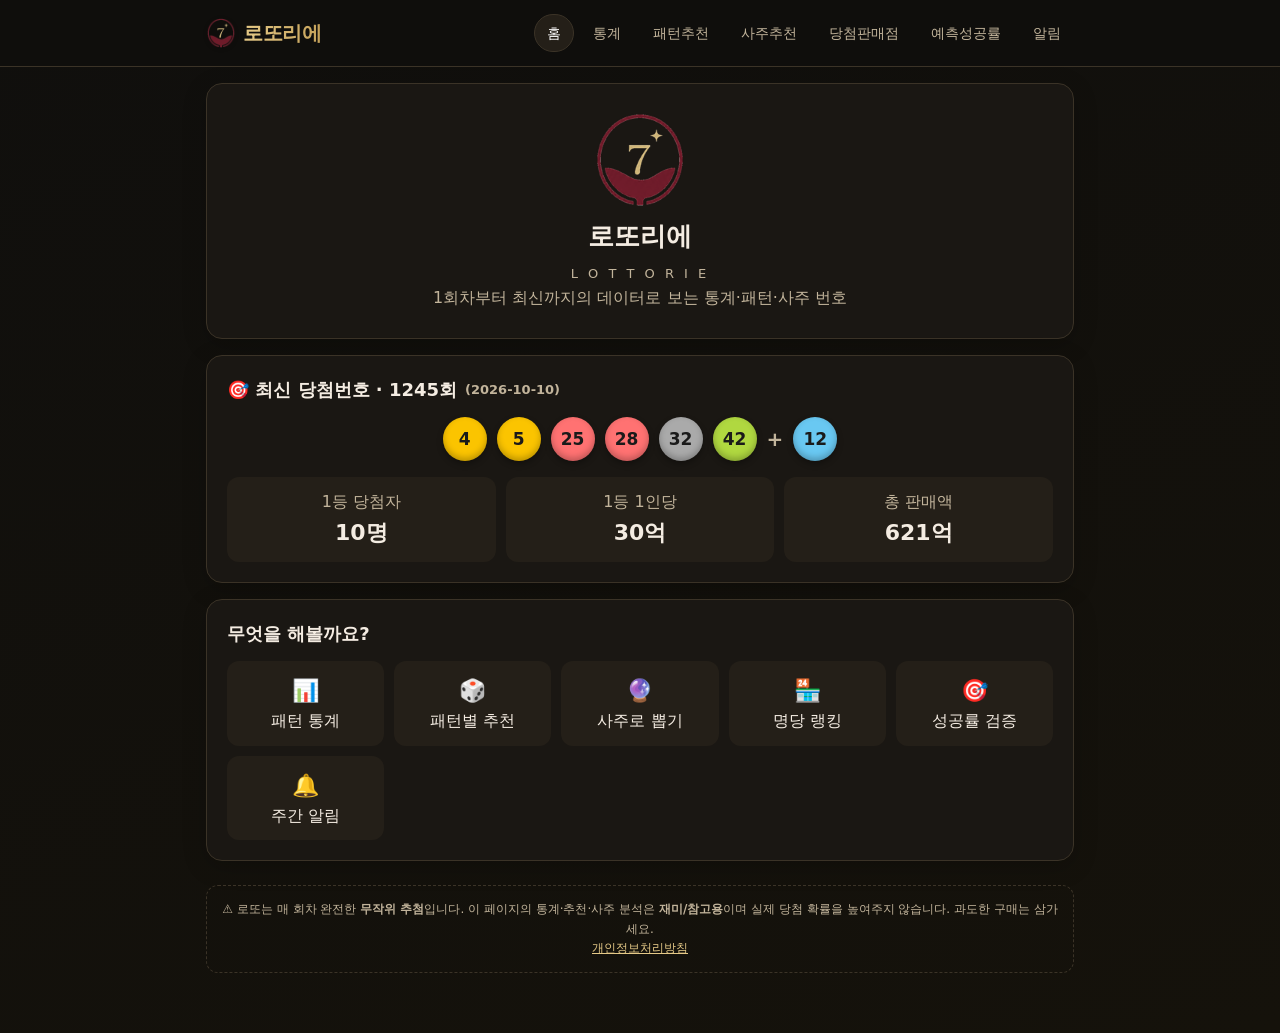
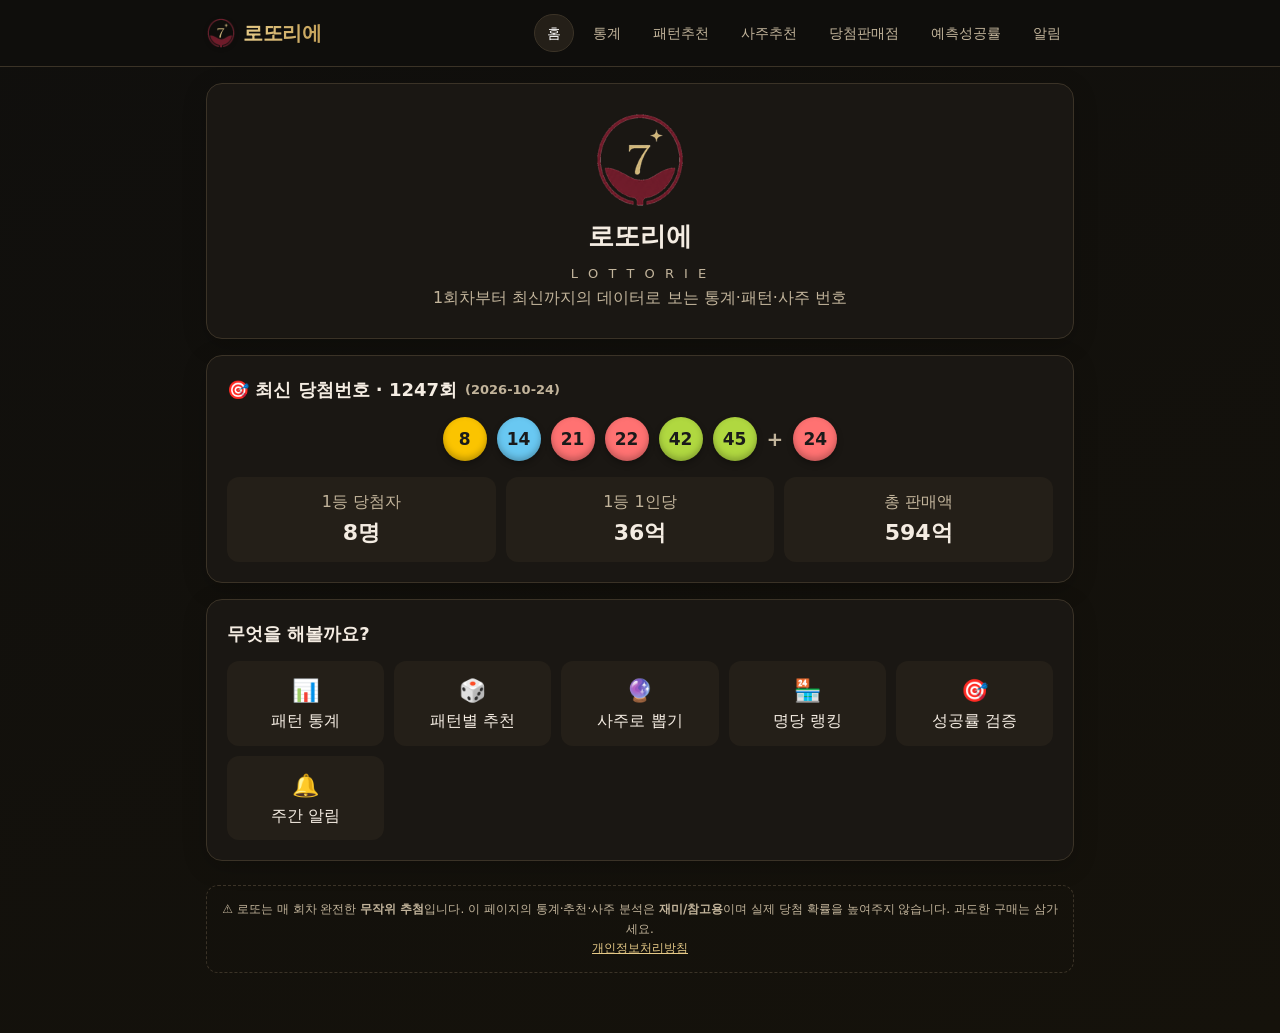
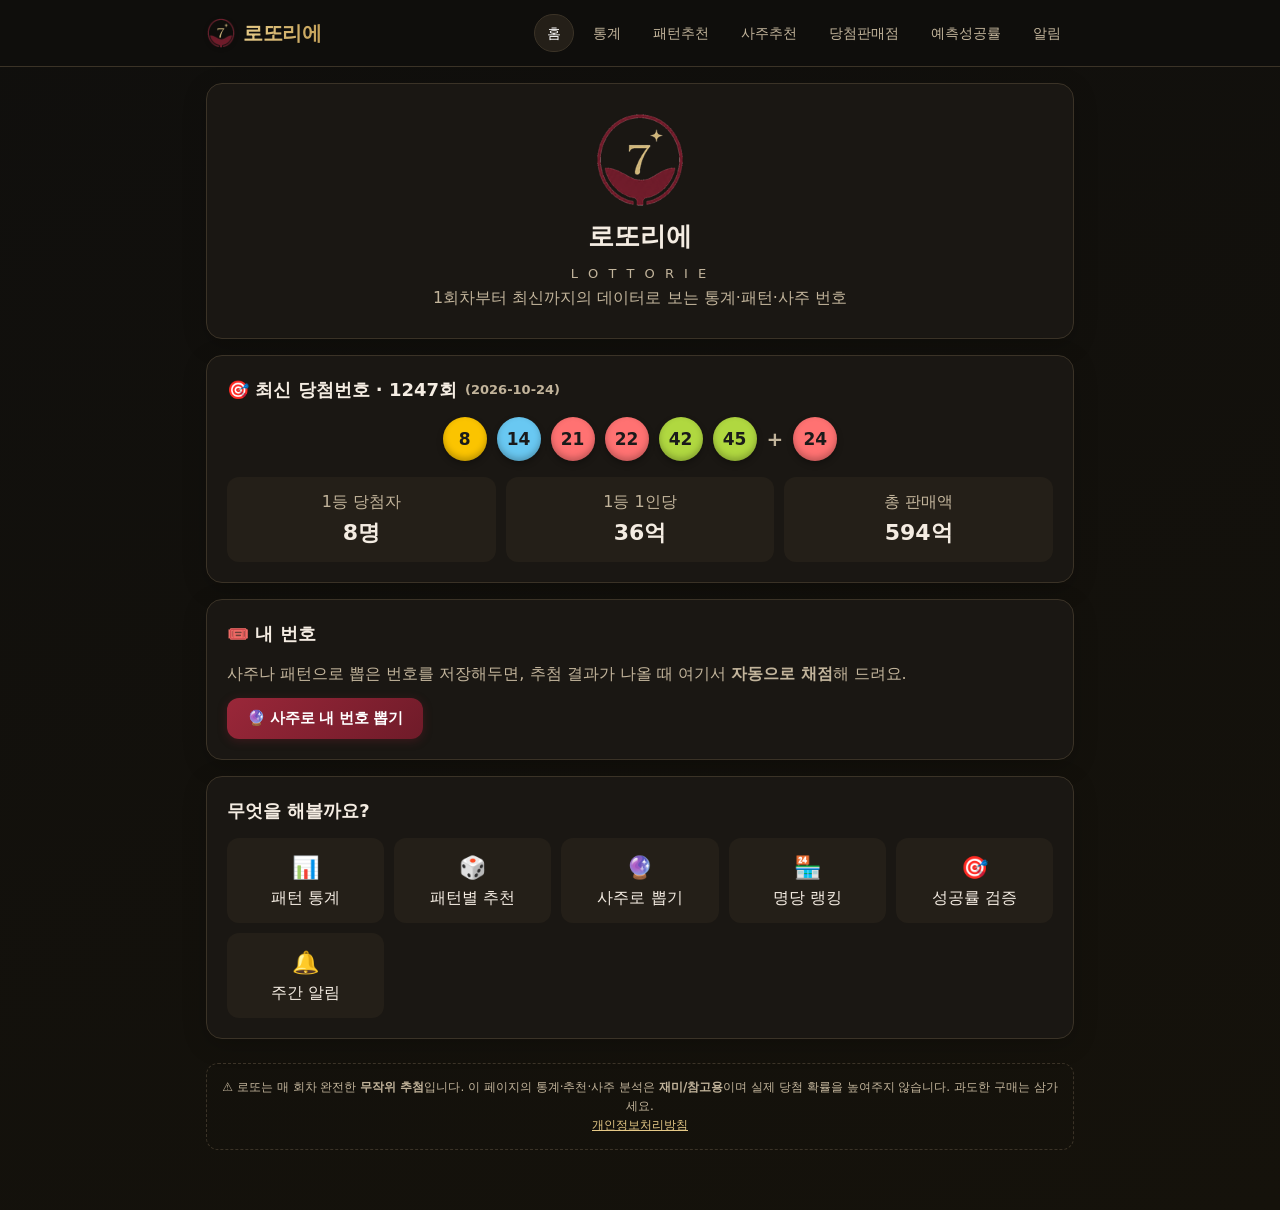
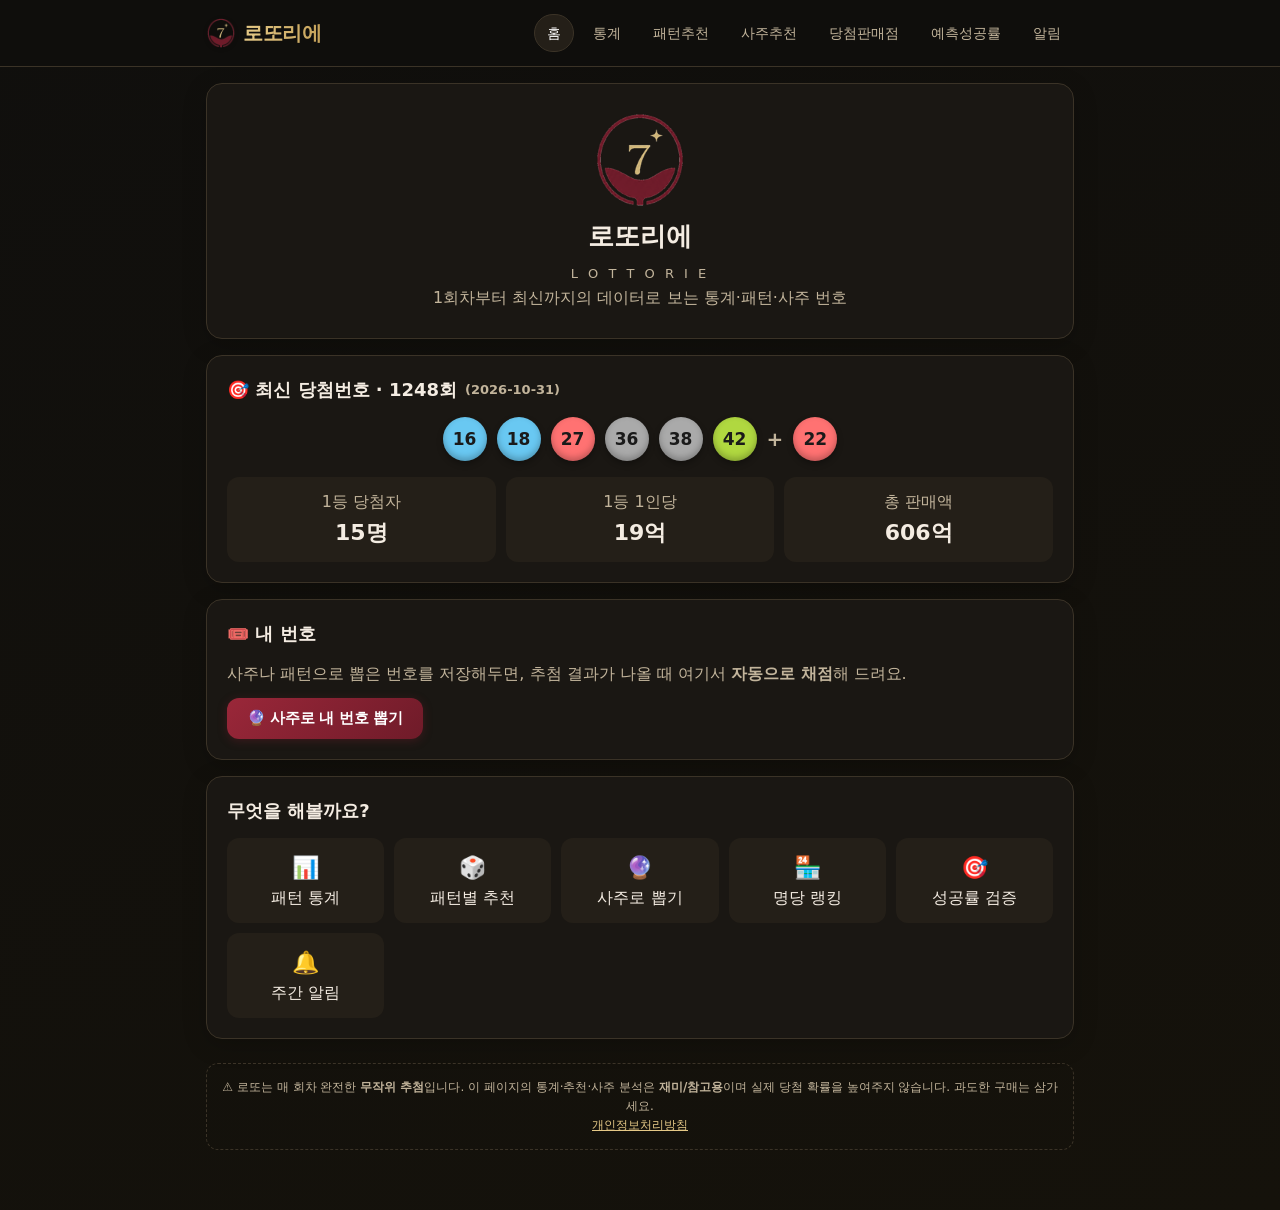
